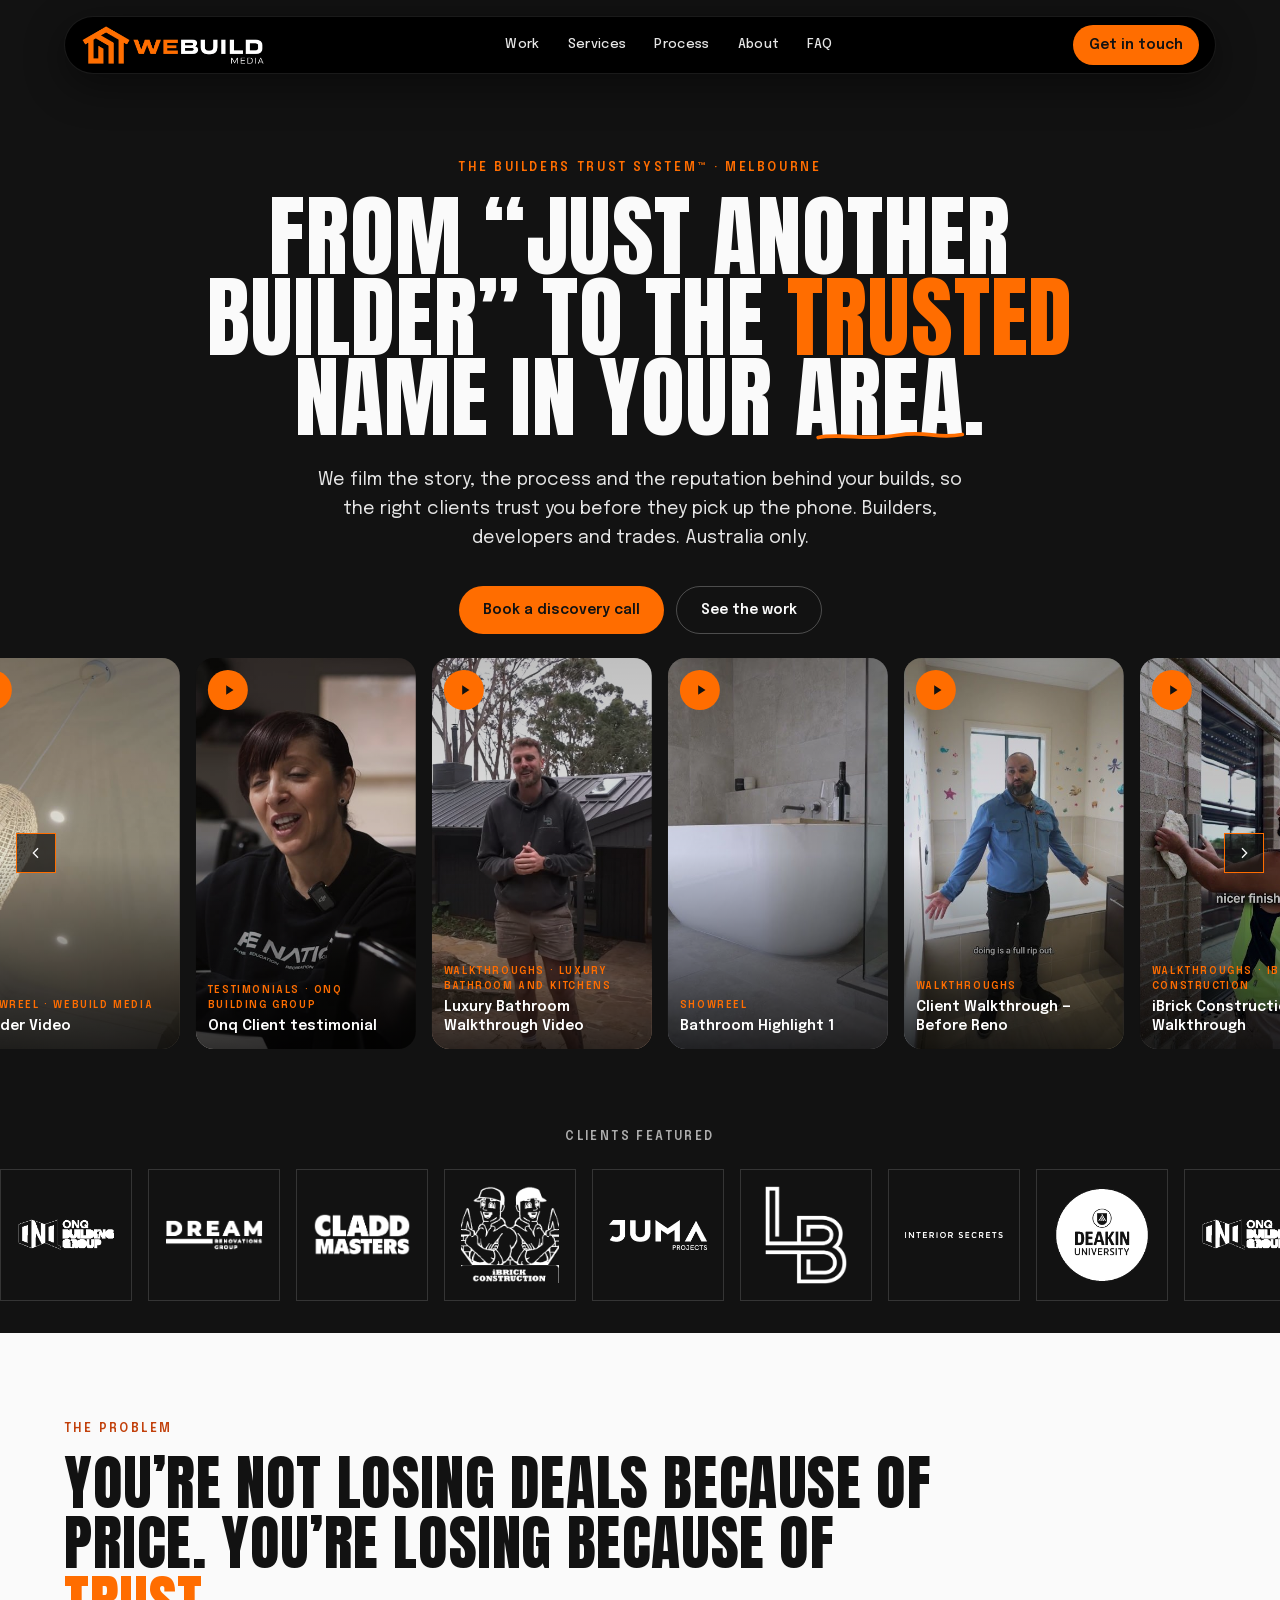
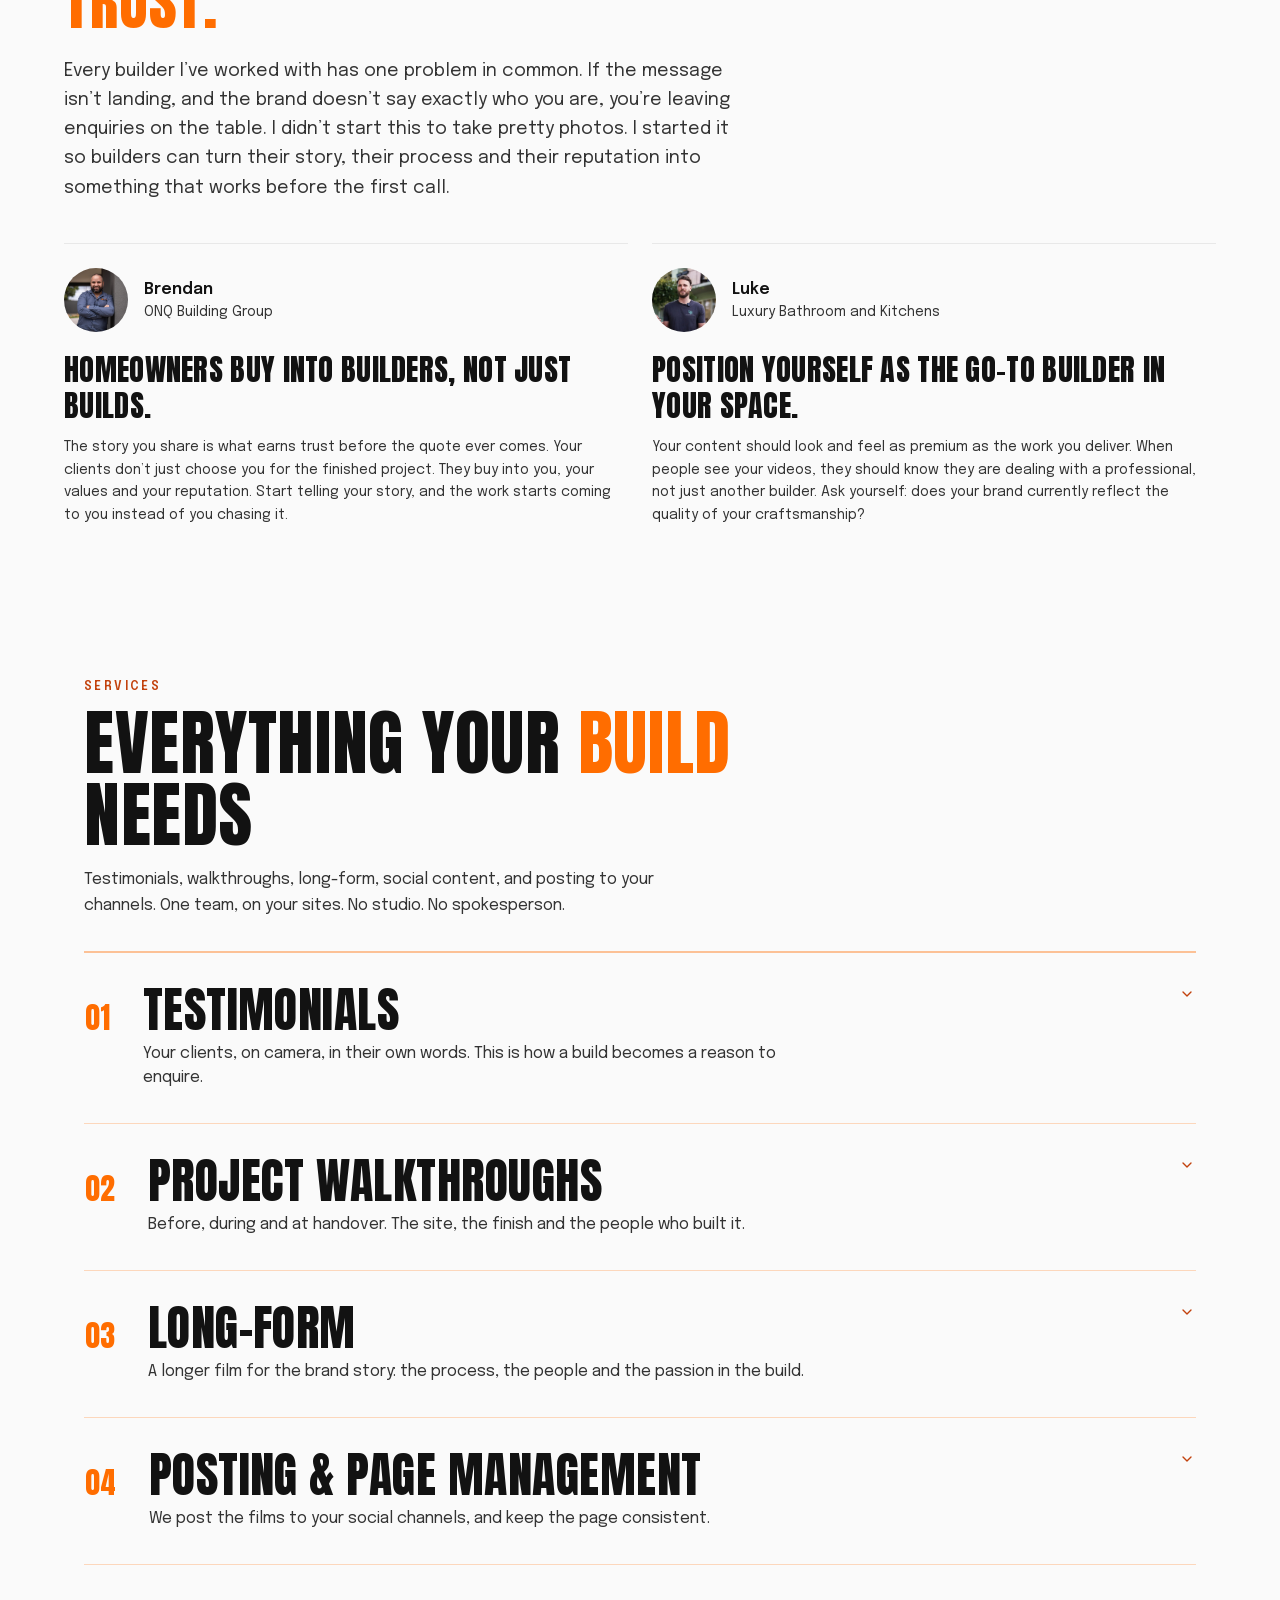
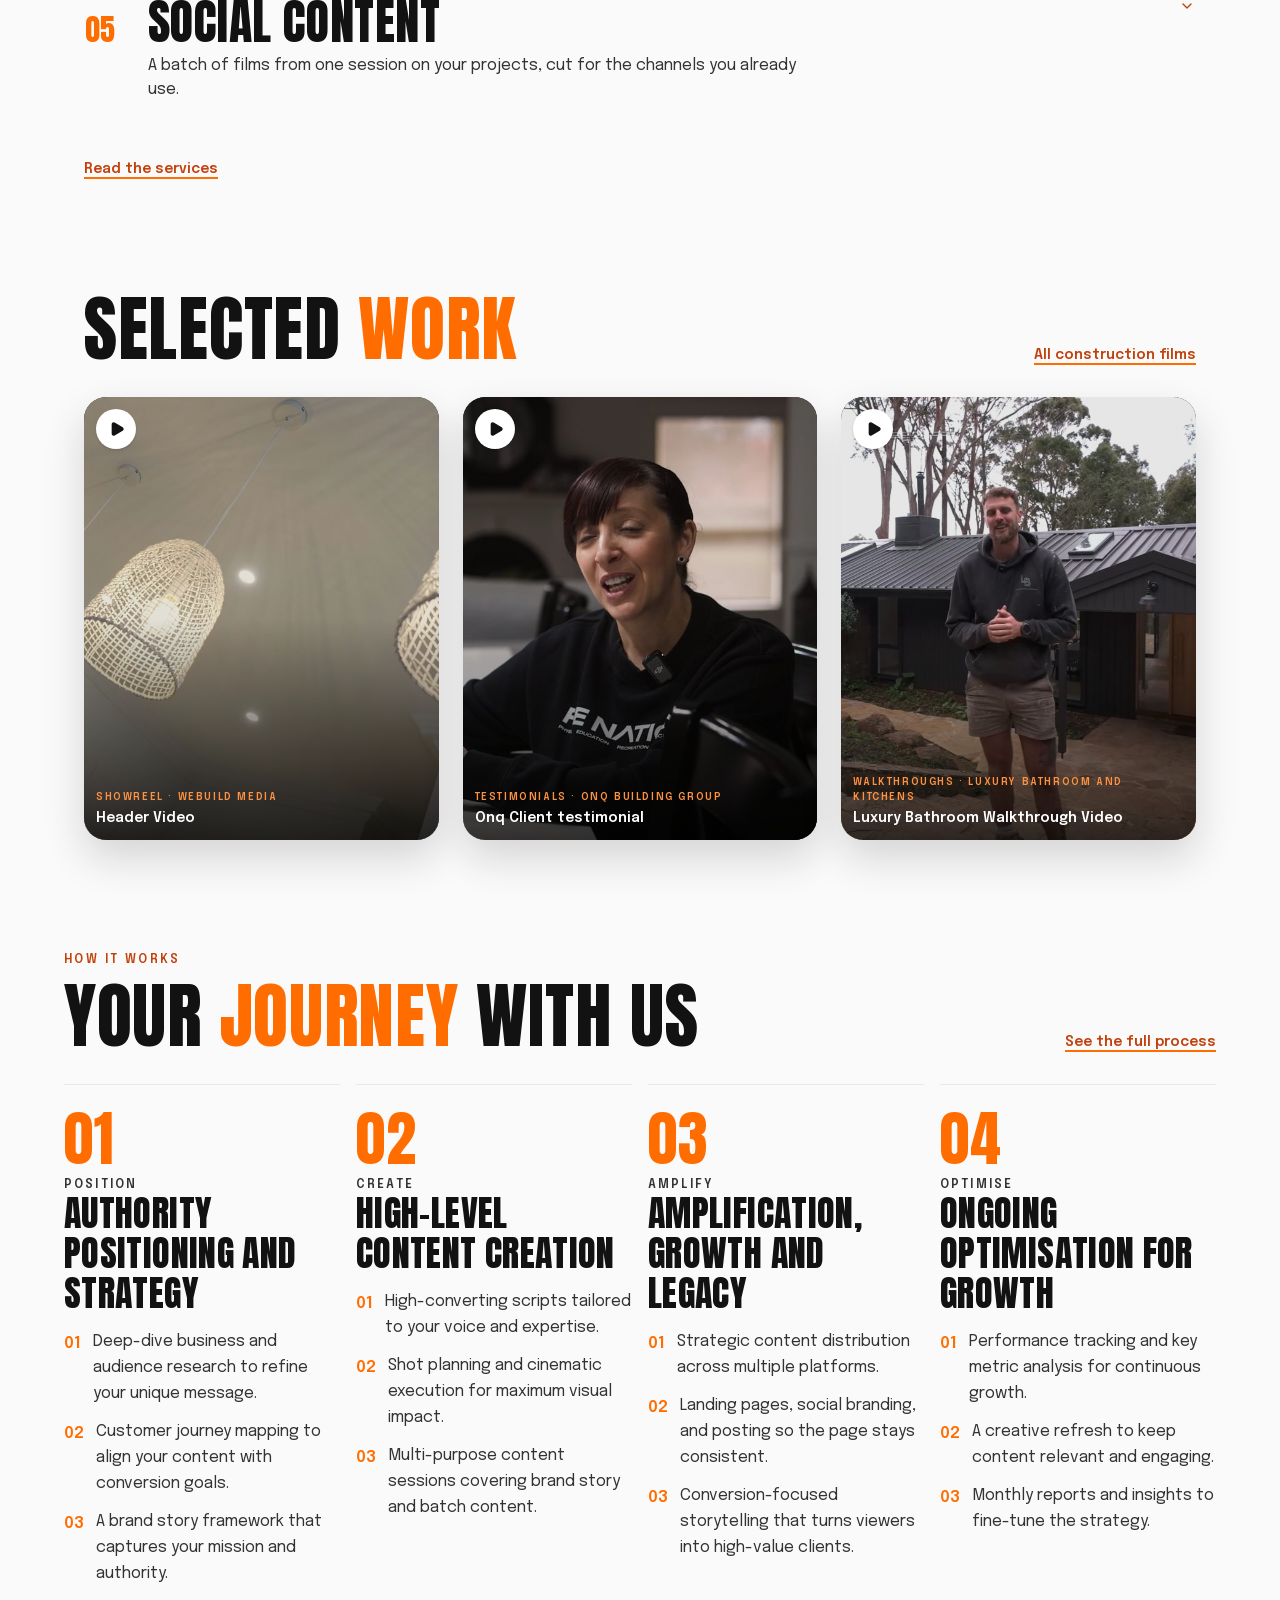
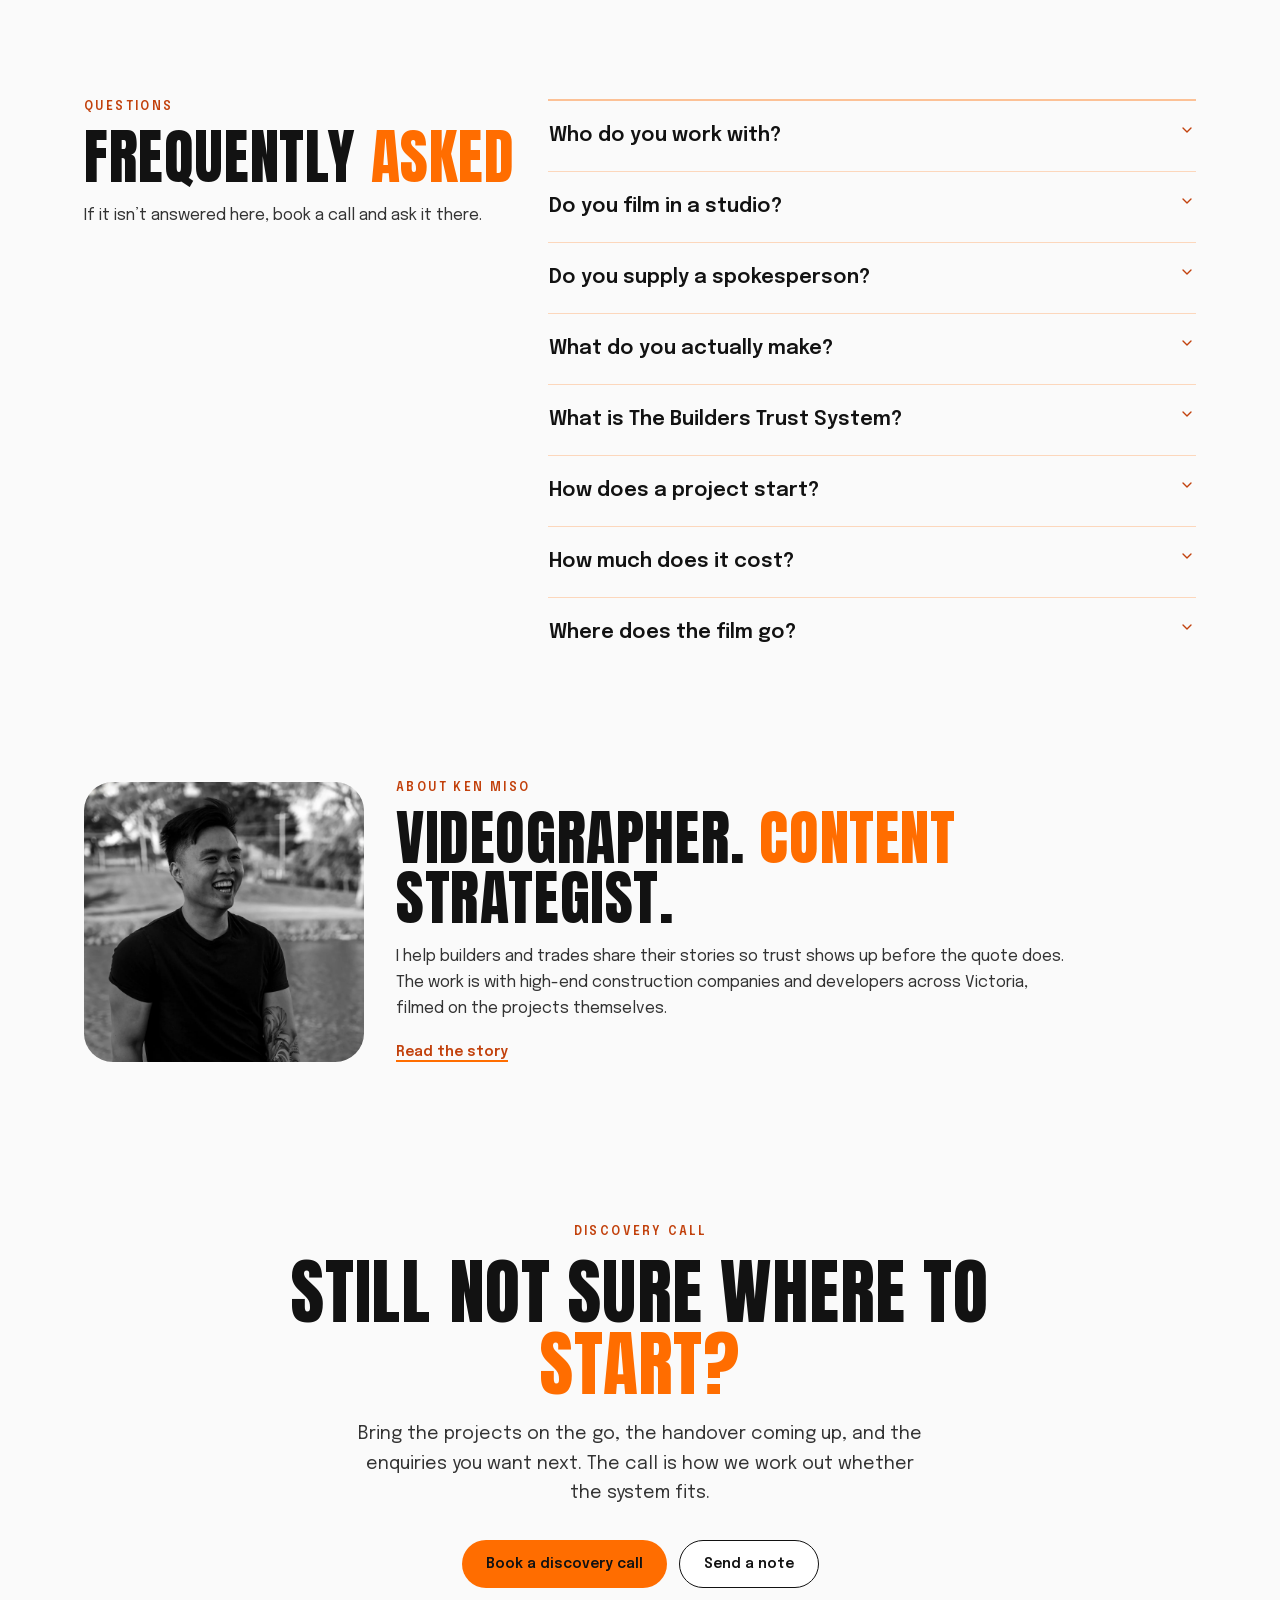
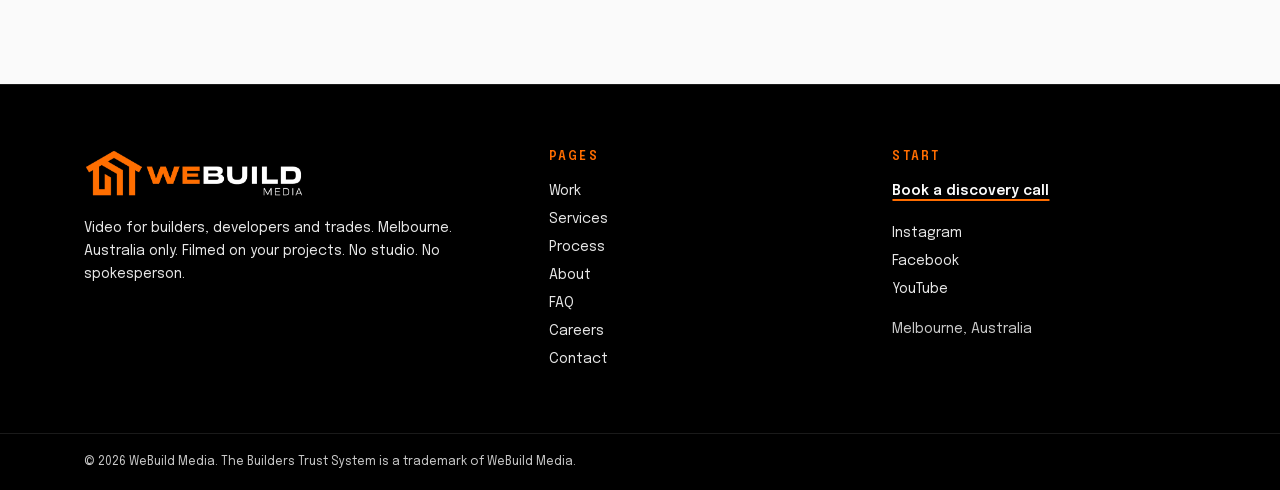
==== index.html @ 278f7e60 "Hero reel row, equal logo slots" ====
<!DOCTYPE html><!--lrSW0q7wayFJvIFFzTck9--><html lang="en-AU" class="__variable_c8e612 __variable_6af5bc"><head><meta name="robots" content="noindex, nofollow"/><meta charSet="utf-8"/><meta name="viewport" content="width=device-width, initial-scale=1"/><link rel="preload" href="_next/static/media/5c9b804ec7dd51d9-s.p.woff2" as="font" crossorigin="" type="font/woff2"/><link rel="preload" href="_next/static/media/62c97acc3aa63787-s.p.woff2" as="font" crossorigin="" type="font/woff2"/><link rel="preload" as="image" href="brand/logo.png"/><link rel="preload" as="image" href="posters/header.jpg"/><link rel="preload" as="image" href="posters/onq-testimonial.jpg"/><link rel="preload" as="image" href="posters/luxury-bathroom.jpg"/><link rel="preload" as="image" href="posters/bathroom-highlight.jpg"/><link rel="preload" as="image" href="posters/before-reno.jpg"/><link rel="preload" as="image" href="posters/ibrick.jpg"/><link rel="preload" as="image" href="clients/onq.webp"/><link rel="preload" as="image" href="clients/dream.webp"/><link rel="preload" as="image" href="clients/cladd.webp"/><link rel="stylesheet" href="_next/static/css/02328a85b5f591ee.css" data-precedence="next"/><link rel="preload" as="script" fetchPriority="low" href="_next/static/chunks/webpack-a8ac8f56f312a800.js"/><script src="_next/static/chunks/4bd1b696-c023c6e3521b1417.js" async=""></script><script src="_next/static/chunks/255-0e5ac6cd71b0e266.js" async=""></script><script src="_next/static/chunks/main-app-030c2c8391477c63.js" async=""></script><script src="_next/static/chunks/619-ba102abea3e3d0e4.js" async=""></script><script src="_next/static/chunks/app/layout-24d18e0861a1909e.js" async=""></script><script src="_next/static/chunks/12-5d428369b7d77d53.js" async=""></script><script src="_next/static/chunks/0-5d05105b1e374952.js" async=""></script><script src="_next/static/chunks/524-42c7cd761f9b8a2c.js" async=""></script><script src="_next/static/chunks/222-2bebd154508e8726.js" async=""></script><script src="_next/static/chunks/40-d039a0a98a0ab08d.js" async=""></script><script src="_next/static/chunks/app/page-1e4e335c603371f6.js" async=""></script><link rel="preload" as="image" href="clients/ibrick.webp"/><link rel="preload" as="image" href="clients/juma.webp"/><link rel="preload" as="image" href="clients/lb.webp"/><link rel="preload" as="image" href="clients/interior-secrets.webp"/><link rel="preload" as="image" href="clients/deakin.webp"/><link rel="preload" as="image" href="photos/brendan.webp"/><link rel="preload" as="image" href="photos/luke.webp"/><link rel="preload" as="image" href="photos/ken.webp"/><meta name="next-size-adjust" content=""/><title>WeBuild Media | Video for builders, developers and trades</title><meta name="description" content="Melbourne video for Australian builders, developers and trades. Testimonials, project walkthroughs, long-form and social content, filmed on your projects and posted to your channels."/><meta property="og:title" content="WeBuild Media | Video for builders, developers and trades"/><meta property="og:description" content="The Builders Trust System. Story, process and reputation, filmed on your sites. Australia only."/><meta property="og:site_name" content="WeBuild Media"/><meta property="og:locale" content="en_AU"/><meta property="og:image:alt" content="WeBuild Media — video for builders, developers and trades"/><meta property="og:image:type" content="image/png"/><meta property="og:image" content="http://127.0.0.1:43123/opengraph-image?4117e00fd4a3aa21"/><meta property="og:image:width" content="1200"/><meta property="og:image:height" content="630"/><meta property="og:type" content="website"/><meta name="twitter:card" content="summary_large_image"/><meta name="twitter:title" content="WeBuild Media"/><meta name="twitter:description" content="Video for builders, developers and trades. Melbourne, Australia."/><meta name="twitter:image:alt" content="WeBuild Media — video for builders, developers and trades"/><meta name="twitter:image:type" content="image/png"/><meta name="twitter:image" content="http://127.0.0.1:43123/opengraph-image?4117e00fd4a3aa21"/><meta name="twitter:image:width" content="1200"/><meta name="twitter:image:height" content="630"/><link rel="icon" href="icon.png" type="image/png" sizes="64x64"/><script src="_next/static/chunks/polyfills-42372ed130431b0a.js" noModule=""></script></head><body class="antialiased"><div hidden=""><!--$--><!--/$--></div><a href="#main" class="sr-only focus:not-sr-only focus:absolute focus:top-4 focus:left-4 focus:z-50 focus:rounded-full focus:bg-brand focus:px-4 focus:py-2 focus:text-ink">Skip to content</a><header class="fixed inset-x-0 top-0 z-40 px-3 pt-3 md:px-5 md:pt-4"><div class="mx-auto flex max-w-6xl items-center justify-between gap-3 rounded-full border border-white/10 bg-black px-3 py-2 text-[#e6e6e6] shadow-[0_12px_40px_rgba(0,0,0,0.45)] md:px-4"><a class="shrink-0" aria-label="WeBuild Media, home" href="index.html"><img src="brand/logo.png" alt="" class="h-8 w-auto max-w-[46vw] sm:h-9 sm:max-w-none md:h-10"/></a><nav class="hidden items-center gap-1 lg:flex" aria-label="Primary"><a class="rounded-full px-3 py-2 text-[13px] font-medium tracking-wide text-[#e6e6e6] transition hover:bg-white/10 hover:text-brand" href="work.html">Work</a><a class="rounded-full px-3 py-2 text-[13px] font-medium tracking-wide text-[#e6e6e6] transition hover:bg-white/10 hover:text-brand" href="services.html">Services</a><a class="rounded-full px-3 py-2 text-[13px] font-medium tracking-wide text-[#e6e6e6] transition hover:bg-white/10 hover:text-brand" href="process.html">Process</a><a class="rounded-full px-3 py-2 text-[13px] font-medium tracking-wide text-[#e6e6e6] transition hover:bg-white/10 hover:text-brand" href="about.html">About</a><a class="rounded-full px-3 py-2 text-[13px] font-medium tracking-wide text-[#e6e6e6] transition hover:bg-white/10 hover:text-brand" href="faq.html">FAQ</a></nav><div class="flex items-center gap-2"><a href="https://tidycal.com/webuildmedia/discoverycall" class="inline-flex h-10 shrink-0 items-center rounded-full bg-brand px-3.5 text-sm font-semibold whitespace-nowrap text-ink transition hover:bg-brand-light sm:px-4">Get in touch</a><button type="button" class="inline-flex size-10 items-center justify-center rounded-full text-[#fafafa] lg:hidden" aria-expanded="false" aria-controls="mobile-nav"><span class="sr-only">Open menu</span><svg xmlns="http://www.w3.org/2000/svg" width="24" height="24" viewBox="0 0 24 24" fill="none" stroke="currentColor" stroke-width="2" stroke-linecap="round" stroke-linejoin="round" class="lucide lucide-menu" aria-hidden="true"><path d="M4 5h16"></path><path d="M4 12h16"></path><path d="M4 19h16"></path></svg></button></div></div><nav id="mobile-nav" class="hidden mx-auto mt-2 max-w-6xl rounded-3xl border border-white/10 bg-black p-4 text-[#e6e6e6] lg:hidden" aria-label="Mobile"><ul class="grid gap-1"><li><a class="block rounded-2xl px-3 py-3 text-lg" href="work.html">Work</a></li><li><a class="block rounded-2xl px-3 py-3 text-lg" href="services.html">Services</a></li><li><a class="block rounded-2xl px-3 py-3 text-lg" href="process.html">Process</a></li><li><a class="block rounded-2xl px-3 py-3 text-lg" href="about.html">About</a></li><li><a class="block rounded-2xl px-3 py-3 text-lg" href="faq.html">FAQ</a></li><li><a class="block rounded-2xl px-3 py-3 text-lg" href="careers.html">Careers</a></li><li><a class="block rounded-2xl px-3 py-3 text-lg" href="contact.html">Contact</a></li></ul></nav></header><main id="main"><div class="dark-band"><section class="px-5 pt-32 pb-6 md:pt-40"><div class="rise mx-auto max-w-5xl text-center"><p class="text-xs font-semibold tracking-[0.22em] text-brand uppercase">The Builders Trust System™ · Melbourne</p><h1 class="mt-5 text-[clamp(2.8rem,7vw,6.4rem)]">From “just another builder” to the <span class="text-brand">trusted</span> name in your<!-- --> <span class="relative inline-block whitespace-nowrap">area.<svg aria-hidden="true" viewBox="0 0 200 16" class="absolute -bottom-1 left-0 h-3 w-full"><path d="M4 10 C 30 4, 70 14, 110 7 S 160 13, 196 6" fill="none" stroke="#FF6D00" stroke-width="5" stroke-linecap="round"></path></svg></span></h1><p class="mx-auto mt-7 max-w-2xl text-base leading-relaxed text-[#e6e6e6] md:text-lg">We film the story, the process and the reputation behind your builds, so the right clients trust you before they pick up the phone. Builders, developers and trades. Australia only.</p><div class="mt-8 flex flex-col items-center justify-center gap-3 sm:flex-row"><a href="https://tidycal.com/webuildmedia/discoverycall" class="inline-flex h-12 items-center rounded-full bg-brand px-6 text-sm font-semibold text-ink transition hover:bg-brand-light">Book a discovery call</a><a class="inline-flex h-12 items-center rounded-full border border-white/25 px-6 text-sm font-semibold text-[#fafafa] transition hover:border-brand hover:text-brand" href="work.html">See the work</a></div></div></section><div class="pb-12"><div data-hero-carousel="true" class="relative" role="region" aria-roledescription="carousel" aria-label="Short-form construction films"><div data-hero-viewport="true" class="overflow-hidden"><div data-hero-track="true" class="flex w-max"><div class="flex gap-3 pr-3 md:gap-4 md:pr-4"><button type="button" data-hero-card="true" data-video-embed="https://player.vimeo.com/video/1122848839?dnt=1" data-video-title="Header Video" class="relative aspect-[9/16] w-[calc((100vw-3.25rem)/2)] shrink-0 overflow-hidden rounded-2xl text-left sm:w-[190px] lg:w-[210px] xl:w-[220px] focus-visible:outline-2 focus-visible:outline-offset-2 focus-visible:outline-brand" aria-label="Play Header Video"><img src="posters/header.jpg" alt="" class="absolute inset-0 h-full w-full object-cover"/><span class="absolute inset-0 bg-gradient-to-t from-black/80 via-black/10 to-black/25"></span><span class="absolute top-3 left-3 inline-flex size-10 items-center justify-center rounded-full bg-brand text-ink"><svg viewBox="0 0 24 24" class="ml-0.5 size-4" aria-hidden="true"><path d="M8 5v14l11-7z" fill="currentColor"></path></svg></span><span class="absolute inset-x-0 bottom-0 p-3"><span class="block text-[10px] font-semibold tracking-[0.16em] text-brand uppercase">Showreel<!-- --> · WeBuild Media</span><span class="mt-1 block font-sans text-sm leading-snug font-semibold text-white">Header Video</span></span></button><button type="button" data-hero-card="true" data-video-embed="https://player.vimeo.com/video/1122848957?dnt=1" data-video-title="Onq Client testimonial" class="relative aspect-[9/16] w-[calc((100vw-3.25rem)/2)] shrink-0 overflow-hidden rounded-2xl text-left sm:w-[190px] lg:w-[210px] xl:w-[220px] focus-visible:outline-2 focus-visible:outline-offset-2 focus-visible:outline-brand" aria-label="Play Onq Client testimonial"><img src="posters/onq-testimonial.jpg" alt="" class="absolute inset-0 h-full w-full object-cover"/><span class="absolute inset-0 bg-gradient-to-t from-black/80 via-black/10 to-black/25"></span><span class="absolute top-3 left-3 inline-flex size-10 items-center justify-center rounded-full bg-brand text-ink"><svg viewBox="0 0 24 24" class="ml-0.5 size-4" aria-hidden="true"><path d="M8 5v14l11-7z" fill="currentColor"></path></svg></span><span class="absolute inset-x-0 bottom-0 p-3"><span class="block text-[10px] font-semibold tracking-[0.16em] text-brand uppercase">Testimonials<!-- --> · ONQ Building Group</span><span class="mt-1 block font-sans text-sm leading-snug font-semibold text-white">Onq Client testimonial</span></span></button><button type="button" data-hero-card="true" data-video-embed="https://player.vimeo.com/video/1122829307?dnt=1" data-video-title="Luxury Bathroom Walkthrough Video" class="relative aspect-[9/16] w-[calc((100vw-3.25rem)/2)] shrink-0 overflow-hidden rounded-2xl text-left sm:w-[190px] lg:w-[210px] xl:w-[220px] focus-visible:outline-2 focus-visible:outline-offset-2 focus-visible:outline-brand" aria-label="Play Luxury Bathroom Walkthrough Video"><img src="posters/luxury-bathroom.jpg" alt="" class="absolute inset-0 h-full w-full object-cover"/><span class="absolute inset-0 bg-gradient-to-t from-black/80 via-black/10 to-black/25"></span><span class="absolute top-3 left-3 inline-flex size-10 items-center justify-center rounded-full bg-brand text-ink"><svg viewBox="0 0 24 24" class="ml-0.5 size-4" aria-hidden="true"><path d="M8 5v14l11-7z" fill="currentColor"></path></svg></span><span class="absolute inset-x-0 bottom-0 p-3"><span class="block text-[10px] font-semibold tracking-[0.16em] text-brand uppercase">Walkthroughs<!-- --> · Luxury Bathroom and Kitchens</span><span class="mt-1 block font-sans text-sm leading-snug font-semibold text-white">Luxury Bathroom Walkthrough Video</span></span></button><button type="button" data-hero-card="true" data-video-embed="https://www.youtube-nocookie.com/embed/SkqUMjPAuCE?rel=0" data-video-title="Bathroom Highlight 1" class="relative aspect-[9/16] w-[calc((100vw-3.25rem)/2)] shrink-0 overflow-hidden rounded-2xl text-left sm:w-[190px] lg:w-[210px] xl:w-[220px] focus-visible:outline-2 focus-visible:outline-offset-2 focus-visible:outline-brand" aria-label="Play Bathroom Highlight 1"><img src="posters/bathroom-highlight.jpg" alt="" class="absolute inset-0 h-full w-full object-cover"/><span class="absolute inset-0 bg-gradient-to-t from-black/80 via-black/10 to-black/25"></span><span class="absolute top-3 left-3 inline-flex size-10 items-center justify-center rounded-full bg-brand text-ink"><svg viewBox="0 0 24 24" class="ml-0.5 size-4" aria-hidden="true"><path d="M8 5v14l11-7z" fill="currentColor"></path></svg></span><span class="absolute inset-x-0 bottom-0 p-3"><span class="block text-[10px] font-semibold tracking-[0.16em] text-brand uppercase">Showreel</span><span class="mt-1 block font-sans text-sm leading-snug font-semibold text-white">Bathroom Highlight 1</span></span></button><button type="button" data-hero-card="true" data-video-embed="https://www.youtube-nocookie.com/embed/rFQw12hDLvY?rel=0" data-video-title="Client Walkthrough — Before Reno" class="relative aspect-[9/16] w-[calc((100vw-3.25rem)/2)] shrink-0 overflow-hidden rounded-2xl text-left sm:w-[190px] lg:w-[210px] xl:w-[220px] focus-visible:outline-2 focus-visible:outline-offset-2 focus-visible:outline-brand" aria-label="Play Client Walkthrough — Before Reno"><img src="posters/before-reno.jpg" alt="" class="absolute inset-0 h-full w-full object-cover"/><span class="absolute inset-0 bg-gradient-to-t from-black/80 via-black/10 to-black/25"></span><span class="absolute top-3 left-3 inline-flex size-10 items-center justify-center rounded-full bg-brand text-ink"><svg viewBox="0 0 24 24" class="ml-0.5 size-4" aria-hidden="true"><path d="M8 5v14l11-7z" fill="currentColor"></path></svg></span><span class="absolute inset-x-0 bottom-0 p-3"><span class="block text-[10px] font-semibold tracking-[0.16em] text-brand uppercase">Walkthroughs</span><span class="mt-1 block font-sans text-sm leading-snug font-semibold text-white">Client Walkthrough — Before Reno</span></span></button><button type="button" data-hero-card="true" data-video-embed="https://www.youtube-nocookie.com/embed/KhCO4UnyC9o?rel=0" data-video-title="iBrick Construction — Walkthrough" class="relative aspect-[9/16] w-[calc((100vw-3.25rem)/2)] shrink-0 overflow-hidden rounded-2xl text-left sm:w-[190px] lg:w-[210px] xl:w-[220px] focus-visible:outline-2 focus-visible:outline-offset-2 focus-visible:outline-brand" aria-label="Play iBrick Construction — Walkthrough"><img src="posters/ibrick.jpg" alt="" class="absolute inset-0 h-full w-full object-cover"/><span class="absolute inset-0 bg-gradient-to-t from-black/80 via-black/10 to-black/25"></span><span class="absolute top-3 left-3 inline-flex size-10 items-center justify-center rounded-full bg-brand text-ink"><svg viewBox="0 0 24 24" class="ml-0.5 size-4" aria-hidden="true"><path d="M8 5v14l11-7z" fill="currentColor"></path></svg></span><span class="absolute inset-x-0 bottom-0 p-3"><span class="block text-[10px] font-semibold tracking-[0.16em] text-brand uppercase">Walkthroughs<!-- --> · iBrick Construction</span><span class="mt-1 block font-sans text-sm leading-snug font-semibold text-white">iBrick Construction — Walkthrough</span></span></button></div><div class="flex gap-3 pr-3 md:gap-4 md:pr-4" aria-hidden="true"><button type="button" data-hero-card="true" data-video-embed="https://player.vimeo.com/video/1122848839?dnt=1" data-video-title="Header Video" class="relative aspect-[9/16] w-[calc((100vw-3.25rem)/2)] shrink-0 overflow-hidden rounded-2xl text-left sm:w-[190px] lg:w-[210px] xl:w-[220px] focus-visible:outline-2 focus-visible:outline-offset-2 focus-visible:outline-brand" aria-label="Play Header Video"><img src="posters/header.jpg" alt="" class="absolute inset-0 h-full w-full object-cover"/><span class="absolute inset-0 bg-gradient-to-t from-black/80 via-black/10 to-black/25"></span><span class="absolute top-3 left-3 inline-flex size-10 items-center justify-center rounded-full bg-brand text-ink"><svg viewBox="0 0 24 24" class="ml-0.5 size-4" aria-hidden="true"><path d="M8 5v14l11-7z" fill="currentColor"></path></svg></span><span class="absolute inset-x-0 bottom-0 p-3"><span class="block text-[10px] font-semibold tracking-[0.16em] text-brand uppercase">Showreel<!-- --> · WeBuild Media</span><span class="mt-1 block font-sans text-sm leading-snug font-semibold text-white">Header Video</span></span></button><button type="button" data-hero-card="true" data-video-embed="https://player.vimeo.com/video/1122848957?dnt=1" data-video-title="Onq Client testimonial" class="relative aspect-[9/16] w-[calc((100vw-3.25rem)/2)] shrink-0 overflow-hidden rounded-2xl text-left sm:w-[190px] lg:w-[210px] xl:w-[220px] focus-visible:outline-2 focus-visible:outline-offset-2 focus-visible:outline-brand" aria-label="Play Onq Client testimonial"><img src="posters/onq-testimonial.jpg" alt="" class="absolute inset-0 h-full w-full object-cover"/><span class="absolute inset-0 bg-gradient-to-t from-black/80 via-black/10 to-black/25"></span><span class="absolute top-3 left-3 inline-flex size-10 items-center justify-center rounded-full bg-brand text-ink"><svg viewBox="0 0 24 24" class="ml-0.5 size-4" aria-hidden="true"><path d="M8 5v14l11-7z" fill="currentColor"></path></svg></span><span class="absolute inset-x-0 bottom-0 p-3"><span class="block text-[10px] font-semibold tracking-[0.16em] text-brand uppercase">Testimonials<!-- --> · ONQ Building Group</span><span class="mt-1 block font-sans text-sm leading-snug font-semibold text-white">Onq Client testimonial</span></span></button><button type="button" data-hero-card="true" data-video-embed="https://player.vimeo.com/video/1122829307?dnt=1" data-video-title="Luxury Bathroom Walkthrough Video" class="relative aspect-[9/16] w-[calc((100vw-3.25rem)/2)] shrink-0 overflow-hidden rounded-2xl text-left sm:w-[190px] lg:w-[210px] xl:w-[220px] focus-visible:outline-2 focus-visible:outline-offset-2 focus-visible:outline-brand" aria-label="Play Luxury Bathroom Walkthrough Video"><img src="posters/luxury-bathroom.jpg" alt="" class="absolute inset-0 h-full w-full object-cover"/><span class="absolute inset-0 bg-gradient-to-t from-black/80 via-black/10 to-black/25"></span><span class="absolute top-3 left-3 inline-flex size-10 items-center justify-center rounded-full bg-brand text-ink"><svg viewBox="0 0 24 24" class="ml-0.5 size-4" aria-hidden="true"><path d="M8 5v14l11-7z" fill="currentColor"></path></svg></span><span class="absolute inset-x-0 bottom-0 p-3"><span class="block text-[10px] font-semibold tracking-[0.16em] text-brand uppercase">Walkthroughs<!-- --> · Luxury Bathroom and Kitchens</span><span class="mt-1 block font-sans text-sm leading-snug font-semibold text-white">Luxury Bathroom Walkthrough Video</span></span></button><button type="button" data-hero-card="true" data-video-embed="https://www.youtube-nocookie.com/embed/SkqUMjPAuCE?rel=0" data-video-title="Bathroom Highlight 1" class="relative aspect-[9/16] w-[calc((100vw-3.25rem)/2)] shrink-0 overflow-hidden rounded-2xl text-left sm:w-[190px] lg:w-[210px] xl:w-[220px] focus-visible:outline-2 focus-visible:outline-offset-2 focus-visible:outline-brand" aria-label="Play Bathroom Highlight 1"><img src="posters/bathroom-highlight.jpg" alt="" class="absolute inset-0 h-full w-full object-cover"/><span class="absolute inset-0 bg-gradient-to-t from-black/80 via-black/10 to-black/25"></span><span class="absolute top-3 left-3 inline-flex size-10 items-center justify-center rounded-full bg-brand text-ink"><svg viewBox="0 0 24 24" class="ml-0.5 size-4" aria-hidden="true"><path d="M8 5v14l11-7z" fill="currentColor"></path></svg></span><span class="absolute inset-x-0 bottom-0 p-3"><span class="block text-[10px] font-semibold tracking-[0.16em] text-brand uppercase">Showreel</span><span class="mt-1 block font-sans text-sm leading-snug font-semibold text-white">Bathroom Highlight 1</span></span></button><button type="button" data-hero-card="true" data-video-embed="https://www.youtube-nocookie.com/embed/rFQw12hDLvY?rel=0" data-video-title="Client Walkthrough — Before Reno" class="relative aspect-[9/16] w-[calc((100vw-3.25rem)/2)] shrink-0 overflow-hidden rounded-2xl text-left sm:w-[190px] lg:w-[210px] xl:w-[220px] focus-visible:outline-2 focus-visible:outline-offset-2 focus-visible:outline-brand" aria-label="Play Client Walkthrough — Before Reno"><img src="posters/before-reno.jpg" alt="" class="absolute inset-0 h-full w-full object-cover"/><span class="absolute inset-0 bg-gradient-to-t from-black/80 via-black/10 to-black/25"></span><span class="absolute top-3 left-3 inline-flex size-10 items-center justify-center rounded-full bg-brand text-ink"><svg viewBox="0 0 24 24" class="ml-0.5 size-4" aria-hidden="true"><path d="M8 5v14l11-7z" fill="currentColor"></path></svg></span><span class="absolute inset-x-0 bottom-0 p-3"><span class="block text-[10px] font-semibold tracking-[0.16em] text-brand uppercase">Walkthroughs</span><span class="mt-1 block font-sans text-sm leading-snug font-semibold text-white">Client Walkthrough — Before Reno</span></span></button><button type="button" data-hero-card="true" data-video-embed="https://www.youtube-nocookie.com/embed/KhCO4UnyC9o?rel=0" data-video-title="iBrick Construction — Walkthrough" class="relative aspect-[9/16] w-[calc((100vw-3.25rem)/2)] shrink-0 overflow-hidden rounded-2xl text-left sm:w-[190px] lg:w-[210px] xl:w-[220px] focus-visible:outline-2 focus-visible:outline-offset-2 focus-visible:outline-brand" aria-label="Play iBrick Construction — Walkthrough"><img src="posters/ibrick.jpg" alt="" class="absolute inset-0 h-full w-full object-cover"/><span class="absolute inset-0 bg-gradient-to-t from-black/80 via-black/10 to-black/25"></span><span class="absolute top-3 left-3 inline-flex size-10 items-center justify-center rounded-full bg-brand text-ink"><svg viewBox="0 0 24 24" class="ml-0.5 size-4" aria-hidden="true"><path d="M8 5v14l11-7z" fill="currentColor"></path></svg></span><span class="absolute inset-x-0 bottom-0 p-3"><span class="block text-[10px] font-semibold tracking-[0.16em] text-brand uppercase">Walkthroughs<!-- --> · iBrick Construction</span><span class="mt-1 block font-sans text-sm leading-snug font-semibold text-white">iBrick Construction — Walkthrough</span></span></button></div></div></div><div class="pointer-events-none absolute inset-y-0 right-0 left-0 flex items-center justify-between px-2 md:px-4"><button type="button" data-hero-prev="true" class="pointer-events-auto inline-flex size-10 items-center justify-center border border-brand bg-ink/70 text-[#fafafa] transition hover:bg-brand hover:text-ink" aria-label="Previous films"><svg viewBox="0 0 24 24" class="size-4" aria-hidden="true"><path d="M15 5 8 12l7 7" fill="none" stroke="currentColor" stroke-width="2"></path></svg></button><button type="button" data-hero-next="true" class="pointer-events-auto inline-flex size-10 items-center justify-center border border-brand bg-ink/70 text-[#fafafa] transition hover:bg-brand hover:text-ink" aria-label="Next films"><svg viewBox="0 0 24 24" class="size-4" aria-hidden="true"><path d="m9 5 7 7-7 7" fill="none" stroke="currentColor" stroke-width="2"></path></svg></button></div></div><script src="hero-carousel.js" defer=""></script></div><section aria-label="Clients featured" class="overflow-hidden bg-ink py-8"><p class="text-center text-xs font-semibold tracking-[0.2em] text-white/65 uppercase">Clients featured</p><div class="relative mt-6"><div class="marquee-track flex w-max items-center gap-3 pr-3 md:gap-4 md:pr-4"><div class="flex size-[104px] shrink-0 items-center justify-center border border-white/15 p-3.5 sm:size-[132px] sm:p-4"><img src="clients/onq.webp" alt="ONQ Building Group" class="h-full w-full object-contain brightness-0 invert"/></div><div class="flex size-[104px] shrink-0 items-center justify-center border border-white/15 p-3.5 sm:size-[132px] sm:p-4"><img src="clients/dream.webp" alt="Dream Renovations Group" class="h-full w-full object-contain brightness-0 invert"/></div><div class="flex size-[104px] shrink-0 items-center justify-center border border-white/15 p-3.5 sm:size-[132px] sm:p-4"><img src="clients/cladd.webp" alt="Cladd Masters" class="h-full w-full object-contain brightness-0 invert"/></div><div class="flex size-[104px] shrink-0 items-center justify-center border border-white/15 p-3.5 sm:size-[132px] sm:p-4"><img src="clients/ibrick.webp" alt="iBrick Construction" class="h-full w-full object-contain brightness-0 invert"/></div><div class="flex size-[104px] shrink-0 items-center justify-center border border-white/15 p-3.5 sm:size-[132px] sm:p-4"><img src="clients/juma.webp" alt="Juma Projects" class="h-full w-full object-contain brightness-0 invert"/></div><div class="flex size-[104px] shrink-0 items-center justify-center border border-white/15 p-3.5 sm:size-[132px] sm:p-4"><img src="clients/lb.webp" alt="Luxury Bathroom and Kitchens" class="h-full w-full object-contain brightness-0 invert"/></div><div class="flex size-[104px] shrink-0 items-center justify-center border border-white/15 p-3.5 sm:size-[132px] sm:p-4"><img src="clients/interior-secrets.webp" alt="Interior Secrets" class="h-full w-full object-contain brightness-0 invert"/></div><div class="flex size-[104px] shrink-0 items-center justify-center border border-white/15 p-3.5 sm:size-[132px] sm:p-4"><img src="clients/deakin.webp" alt="Deakin University" class="h-full w-full object-contain brightness-0 invert"/></div><div class="flex size-[104px] shrink-0 items-center justify-center border border-white/15 p-3.5 sm:size-[132px] sm:p-4"><img src="clients/onq.webp" alt="ONQ Building Group" class="h-full w-full object-contain brightness-0 invert"/></div><div class="flex size-[104px] shrink-0 items-center justify-center border border-white/15 p-3.5 sm:size-[132px] sm:p-4"><img src="clients/dream.webp" alt="Dream Renovations Group" class="h-full w-full object-contain brightness-0 invert"/></div><div class="flex size-[104px] shrink-0 items-center justify-center border border-white/15 p-3.5 sm:size-[132px] sm:p-4"><img src="clients/cladd.webp" alt="Cladd Masters" class="h-full w-full object-contain brightness-0 invert"/></div><div class="flex size-[104px] shrink-0 items-center justify-center border border-white/15 p-3.5 sm:size-[132px] sm:p-4"><img src="clients/ibrick.webp" alt="iBrick Construction" class="h-full w-full object-contain brightness-0 invert"/></div><div class="flex size-[104px] shrink-0 items-center justify-center border border-white/15 p-3.5 sm:size-[132px] sm:p-4"><img src="clients/juma.webp" alt="Juma Projects" class="h-full w-full object-contain brightness-0 invert"/></div><div class="flex size-[104px] shrink-0 items-center justify-center border border-white/15 p-3.5 sm:size-[132px] sm:p-4"><img src="clients/lb.webp" alt="Luxury Bathroom and Kitchens" class="h-full w-full object-contain brightness-0 invert"/></div><div class="flex size-[104px] shrink-0 items-center justify-center border border-white/15 p-3.5 sm:size-[132px] sm:p-4"><img src="clients/interior-secrets.webp" alt="Interior Secrets" class="h-full w-full object-contain brightness-0 invert"/></div><div class="flex size-[104px] shrink-0 items-center justify-center border border-white/15 p-3.5 sm:size-[132px] sm:p-4"><img src="clients/deakin.webp" alt="Deakin University" class="h-full w-full object-contain brightness-0 invert"/></div></div></div></section></div><section class="px-5 py-8 md:py-14"><div class="mx-auto max-w-6xl py-4 text-ink md:py-8"><p class="text-xs font-semibold tracking-[0.2em] text-brand-deep uppercase">The problem</p><h2 class="mt-4 max-w-4xl text-4xl md:text-6xl">You’re not losing deals because of price. You’re losing because of <span class="text-brand">trust.</span></h2><p class="mt-6 max-w-2xl text-base leading-relaxed text-[#333] md:text-lg">Every builder I’ve worked with has one problem in common. If the message isn’t landing, and the brand doesn’t say exactly who you are, you’re leaving enquiries on the table. I didn’t start this to take pretty photos. I started it so builders can turn their story, their process and their reputation into something that works before the first call.</p><div class="mt-10 grid gap-6 md:grid-cols-2"><figure class="border-t border-[#E8E8E8] pt-6"><div class="flex items-center gap-4"><img src="photos/brendan.webp" alt="Brendan from ONQ Building Group" class="size-16 rounded-full object-cover"/><figcaption><p class="font-semibold">Brendan</p><p class="text-sm text-[#333]">ONQ Building Group</p></figcaption></div><blockquote class="mt-5"><p class="display text-2xl md:text-3xl">Homeowners buy into builders, not just builds.</p><p class="mt-3 text-sm leading-relaxed text-[#333]">The story you share is what earns trust before the quote ever comes. Your clients don’t just choose you for the finished project. They buy into you, your values and your reputation. Start telling your story, and the work starts coming to you instead of you chasing it.</p></blockquote></figure><figure class="border-t border-[#E8E8E8] pt-6"><div class="flex items-center gap-4"><img src="photos/luke.webp" alt="Luke from Luxury Bathroom and Kitchens" class="size-16 rounded-full object-cover"/><figcaption><p class="font-semibold">Luke</p><p class="text-sm text-[#333]">Luxury Bathroom and Kitchens</p></figcaption></div><blockquote class="mt-5"><p class="display text-2xl md:text-3xl">Position yourself as the go-to builder in your space.</p><p class="mt-3 text-sm leading-relaxed text-[#333]">Your content should look and feel as premium as the work you deliver. When people see your videos, they should know they are dealing with a professional, not just another builder. Ask yourself: does your brand currently reflect the quality of your craftsmanship?</p></blockquote></figure></div></div></section><section class="mx-auto max-w-6xl px-5 py-12 md:py-16"><div class="max-w-3xl"><p class="text-xs font-semibold tracking-[0.2em] text-brand-deep uppercase">Services</p><h2 class="mt-3 text-5xl md:text-7xl">Everything your <span class="text-brand">build</span> needs</h2><p class="mt-4 max-w-xl text-base leading-relaxed text-muted-foreground">Testimonials, walkthroughs, long-form, social content, and posting to your channels. One team, on your sites. No studio. No spokesperson.</p></div><div class="mt-8"><div data-orientation="vertical" data-slot="accordion" class="flex w-full flex-col border-t-2 border-brand/40"><div data-orientation="vertical" data-hidden="" data-index="-1" data-closed="" data-slot="accordion-item" class="not-last:border-b border-brand/25"><h3 data-orientation="vertical" data-hidden="" data-index="-1" data-closed="" class="flex"><button type="button" data-orientation="vertical" data-hidden="" data-index="-1" tabindex="0" aria-expanded="false" id="base-ui-_R_oqnnbH2_" data-slot="accordion-trigger" class="group/accordion-trigger relative flex flex-1 justify-between rounded-lg border border-transparent text-left text-sm font-medium transition-all outline-none focus-visible:border-ring focus-visible:ring-3 focus-visible:ring-ring/50 focus-visible:after:border-ring aria-disabled:pointer-events-none aria-disabled:opacity-50 **:data-[slot=accordion-trigger-icon]:ml-auto **:data-[slot=accordion-trigger-icon]:size-4 **:data-[slot=accordion-trigger-icon]:text-brand-deep items-start gap-4 py-6 hover:no-underline md:py-8"><span class="flex w-full items-baseline gap-4 text-left md:gap-8"><span class="display text-2xl text-brand md:text-3xl">01</span><span><span class="display block text-3xl md:text-5xl">Testimonials</span><span class="mt-2 block max-w-2xl font-sans text-sm font-normal normal-case tracking-normal text-muted-foreground md:text-base">Your clients, on camera, in their own words. This is how a build becomes a reason to enquire.</span></span></span><svg xmlns="http://www.w3.org/2000/svg" width="24" height="24" viewBox="0 0 24 24" fill="none" stroke="currentColor" stroke-width="2" stroke-linecap="round" stroke-linejoin="round" class="lucide lucide-chevron-down pointer-events-none shrink-0 group-aria-expanded/accordion-trigger:hidden" aria-hidden="true" data-slot="accordion-trigger-icon"><path d="m6 9 6 6 6-6"></path></svg><svg xmlns="http://www.w3.org/2000/svg" width="24" height="24" viewBox="0 0 24 24" fill="none" stroke="currentColor" stroke-width="2" stroke-linecap="round" stroke-linejoin="round" class="lucide lucide-chevron-up pointer-events-none hidden shrink-0 group-aria-expanded/accordion-trigger:inline" aria-hidden="true" data-slot="accordion-trigger-icon"><path d="m18 15-6-6-6 6"></path></svg></button></h3><div data-orientation="vertical" data-hidden="" data-index="-1" data-closed="" hidden="" id="base-ui-_R_oqnnbH1_" aria-labelledby="base-ui-_R_oqnnbH2_" role="region" style="--accordion-panel-height:auto;--accordion-panel-width:auto" data-slot="accordion-content" class="overflow-hidden text-sm data-open:animate-accordion-down data-closed:animate-accordion-up"><div class="h-(--accordion-panel-height) pt-0 data-ending-style:h-0 data-starting-style:h-0 [&amp;_a]:underline [&amp;_a]:underline-offset-3 [&amp;_a]:hover:text-foreground [&amp;_p:not(:last-child)]:mb-4 max-w-2xl pb-6 pl-12 text-base leading-relaxed text-[#333] md:pl-20">The films that carry trust are the ones where a homeowner or a developer says why they chose you. Scripts are written in the speaker’s voice. The public cut on this site is the ONQ Building Group client testimonial.</div></div></div><div data-orientation="vertical" data-hidden="" data-index="-1" data-closed="" data-slot="accordion-item" class="not-last:border-b border-brand/25"><h3 data-orientation="vertical" data-hidden="" data-index="-1" data-closed="" class="flex"><button type="button" data-orientation="vertical" data-hidden="" data-index="-1" tabindex="0" aria-expanded="false" id="base-ui-_R_18qnnbH2_" data-slot="accordion-trigger" class="group/accordion-trigger relative flex flex-1 justify-between rounded-lg border border-transparent text-left text-sm font-medium transition-all outline-none focus-visible:border-ring focus-visible:ring-3 focus-visible:ring-ring/50 focus-visible:after:border-ring aria-disabled:pointer-events-none aria-disabled:opacity-50 **:data-[slot=accordion-trigger-icon]:ml-auto **:data-[slot=accordion-trigger-icon]:size-4 **:data-[slot=accordion-trigger-icon]:text-brand-deep items-start gap-4 py-6 hover:no-underline md:py-8"><span class="flex w-full items-baseline gap-4 text-left md:gap-8"><span class="display text-2xl text-brand md:text-3xl">02</span><span><span class="display block text-3xl md:text-5xl">Project walkthroughs</span><span class="mt-2 block max-w-2xl font-sans text-sm font-normal normal-case tracking-normal text-muted-foreground md:text-base">Before, during and at handover. The site, the finish and the people who built it.</span></span></span><svg xmlns="http://www.w3.org/2000/svg" width="24" height="24" viewBox="0 0 24 24" fill="none" stroke="currentColor" stroke-width="2" stroke-linecap="round" stroke-linejoin="round" class="lucide lucide-chevron-down pointer-events-none shrink-0 group-aria-expanded/accordion-trigger:hidden" aria-hidden="true" data-slot="accordion-trigger-icon"><path d="m6 9 6 6 6-6"></path></svg><svg xmlns="http://www.w3.org/2000/svg" width="24" height="24" viewBox="0 0 24 24" fill="none" stroke="currentColor" stroke-width="2" stroke-linecap="round" stroke-linejoin="round" class="lucide lucide-chevron-up pointer-events-none hidden shrink-0 group-aria-expanded/accordion-trigger:inline" aria-hidden="true" data-slot="accordion-trigger-icon"><path d="m18 15-6-6-6 6"></path></svg></button></h3><div data-orientation="vertical" data-hidden="" data-index="-1" data-closed="" hidden="" id="base-ui-_R_18qnnbH1_" aria-labelledby="base-ui-_R_18qnnbH2_" role="region" style="--accordion-panel-height:auto;--accordion-panel-width:auto" data-slot="accordion-content" class="overflow-hidden text-sm data-open:animate-accordion-down data-closed:animate-accordion-up"><div class="h-(--accordion-panel-height) pt-0 data-ending-style:h-0 data-starting-style:h-0 [&amp;_a]:underline [&amp;_a]:underline-offset-3 [&amp;_a]:hover:text-foreground [&amp;_p:not(:last-child)]:mb-4 max-w-2xl pb-6 pl-12 text-base leading-relaxed text-[#333] md:pl-20">Walkthroughs show the work instead of describing it. On this site: a luxury bathroom walkthrough, a before-reno client walkthrough, a bathroom highlight, and an iBrick Construction walkthrough.</div></div></div><div data-orientation="vertical" data-hidden="" data-index="-1" data-closed="" data-slot="accordion-item" class="not-last:border-b border-brand/25"><h3 data-orientation="vertical" data-hidden="" data-index="-1" data-closed="" class="flex"><button type="button" data-orientation="vertical" data-hidden="" data-index="-1" tabindex="0" aria-expanded="false" id="base-ui-_R_1oqnnbH2_" data-slot="accordion-trigger" class="group/accordion-trigger relative flex flex-1 justify-between rounded-lg border border-transparent text-left text-sm font-medium transition-all outline-none focus-visible:border-ring focus-visible:ring-3 focus-visible:ring-ring/50 focus-visible:after:border-ring aria-disabled:pointer-events-none aria-disabled:opacity-50 **:data-[slot=accordion-trigger-icon]:ml-auto **:data-[slot=accordion-trigger-icon]:size-4 **:data-[slot=accordion-trigger-icon]:text-brand-deep items-start gap-4 py-6 hover:no-underline md:py-8"><span class="flex w-full items-baseline gap-4 text-left md:gap-8"><span class="display text-2xl text-brand md:text-3xl">03</span><span><span class="display block text-3xl md:text-5xl">Long-form</span><span class="mt-2 block max-w-2xl font-sans text-sm font-normal normal-case tracking-normal text-muted-foreground md:text-base">A longer film for the brand story: the process, the people and the passion in the build.</span></span></span><svg xmlns="http://www.w3.org/2000/svg" width="24" height="24" viewBox="0 0 24 24" fill="none" stroke="currentColor" stroke-width="2" stroke-linecap="round" stroke-linejoin="round" class="lucide lucide-chevron-down pointer-events-none shrink-0 group-aria-expanded/accordion-trigger:hidden" aria-hidden="true" data-slot="accordion-trigger-icon"><path d="m6 9 6 6 6-6"></path></svg><svg xmlns="http://www.w3.org/2000/svg" width="24" height="24" viewBox="0 0 24 24" fill="none" stroke="currentColor" stroke-width="2" stroke-linecap="round" stroke-linejoin="round" class="lucide lucide-chevron-up pointer-events-none hidden shrink-0 group-aria-expanded/accordion-trigger:inline" aria-hidden="true" data-slot="accordion-trigger-icon"><path d="m18 15-6-6-6 6"></path></svg></button></h3><div data-orientation="vertical" data-hidden="" data-index="-1" data-closed="" hidden="" id="base-ui-_R_1oqnnbH1_" aria-labelledby="base-ui-_R_1oqnnbH2_" role="region" style="--accordion-panel-height:auto;--accordion-panel-width:auto" data-slot="accordion-content" class="overflow-hidden text-sm data-open:animate-accordion-down data-closed:animate-accordion-up"><div class="h-(--accordion-panel-height) pt-0 data-ending-style:h-0 data-starting-style:h-0 [&amp;_a]:underline [&amp;_a]:underline-offset-3 [&amp;_a]:hover:text-foreground [&amp;_p:not(:last-child)]:mb-4 max-w-2xl pb-6 pl-12 text-base leading-relaxed text-[#333] md:pl-20">Long-form is for the story that does not fit a short cut. The current site has a long-form section. Those films are not on a public link yet, so this site does not pretend to play them.</div></div></div><div data-orientation="vertical" data-hidden="" data-index="-1" data-closed="" data-slot="accordion-item" class="not-last:border-b border-brand/25"><h3 data-orientation="vertical" data-hidden="" data-index="-1" data-closed="" class="flex"><button type="button" data-orientation="vertical" data-hidden="" data-index="-1" tabindex="0" aria-expanded="false" id="base-ui-_R_28qnnbH2_" data-slot="accordion-trigger" class="group/accordion-trigger relative flex flex-1 justify-between rounded-lg border border-transparent text-left text-sm font-medium transition-all outline-none focus-visible:border-ring focus-visible:ring-3 focus-visible:ring-ring/50 focus-visible:after:border-ring aria-disabled:pointer-events-none aria-disabled:opacity-50 **:data-[slot=accordion-trigger-icon]:ml-auto **:data-[slot=accordion-trigger-icon]:size-4 **:data-[slot=accordion-trigger-icon]:text-brand-deep items-start gap-4 py-6 hover:no-underline md:py-8"><span class="flex w-full items-baseline gap-4 text-left md:gap-8"><span class="display text-2xl text-brand md:text-3xl">04</span><span><span class="display block text-3xl md:text-5xl">Posting &amp; Page Management</span><span class="mt-2 block max-w-2xl font-sans text-sm font-normal normal-case tracking-normal text-muted-foreground md:text-base">We post the films to your social channels, and keep the page consistent.</span></span></span><svg xmlns="http://www.w3.org/2000/svg" width="24" height="24" viewBox="0 0 24 24" fill="none" stroke="currentColor" stroke-width="2" stroke-linecap="round" stroke-linejoin="round" class="lucide lucide-chevron-down pointer-events-none shrink-0 group-aria-expanded/accordion-trigger:hidden" aria-hidden="true" data-slot="accordion-trigger-icon"><path d="m6 9 6 6 6-6"></path></svg><svg xmlns="http://www.w3.org/2000/svg" width="24" height="24" viewBox="0 0 24 24" fill="none" stroke="currentColor" stroke-width="2" stroke-linecap="round" stroke-linejoin="round" class="lucide lucide-chevron-up pointer-events-none hidden shrink-0 group-aria-expanded/accordion-trigger:inline" aria-hidden="true" data-slot="accordion-trigger-icon"><path d="m18 15-6-6-6 6"></path></svg></button></h3><div data-orientation="vertical" data-hidden="" data-index="-1" data-closed="" hidden="" id="base-ui-_R_28qnnbH1_" aria-labelledby="base-ui-_R_28qnnbH2_" role="region" style="--accordion-panel-height:auto;--accordion-panel-width:auto" data-slot="accordion-content" class="overflow-hidden text-sm data-open:animate-accordion-down data-closed:animate-accordion-up"><div class="h-(--accordion-panel-height) pt-0 data-ending-style:h-0 data-starting-style:h-0 [&amp;_a]:underline [&amp;_a]:underline-offset-3 [&amp;_a]:hover:text-foreground [&amp;_p:not(:last-child)]:mb-4 max-w-2xl pb-6 pl-12 text-base leading-relaxed text-[#333] md:pl-20">Scheduling, captions and publishing, done for you. The content goes up on your channels so you are not the one managing the page.</div></div></div><div data-orientation="vertical" data-hidden="" data-index="-1" data-closed="" data-slot="accordion-item" class="not-last:border-b border-brand/25"><h3 data-orientation="vertical" data-hidden="" data-index="-1" data-closed="" class="flex"><button type="button" data-orientation="vertical" data-hidden="" data-index="-1" tabindex="0" aria-expanded="false" id="base-ui-_R_2oqnnbH2_" data-slot="accordion-trigger" class="group/accordion-trigger relative flex flex-1 justify-between rounded-lg border border-transparent text-left text-sm font-medium transition-all outline-none focus-visible:border-ring focus-visible:ring-3 focus-visible:ring-ring/50 focus-visible:after:border-ring aria-disabled:pointer-events-none aria-disabled:opacity-50 **:data-[slot=accordion-trigger-icon]:ml-auto **:data-[slot=accordion-trigger-icon]:size-4 **:data-[slot=accordion-trigger-icon]:text-brand-deep items-start gap-4 py-6 hover:no-underline md:py-8"><span class="flex w-full items-baseline gap-4 text-left md:gap-8"><span class="display text-2xl text-brand md:text-3xl">05</span><span><span class="display block text-3xl md:text-5xl">Social content</span><span class="mt-2 block max-w-2xl font-sans text-sm font-normal normal-case tracking-normal text-muted-foreground md:text-base">A batch of films from one session on your projects, cut for the channels you already use.</span></span></span><svg xmlns="http://www.w3.org/2000/svg" width="24" height="24" viewBox="0 0 24 24" fill="none" stroke="currentColor" stroke-width="2" stroke-linecap="round" stroke-linejoin="round" class="lucide lucide-chevron-down pointer-events-none shrink-0 group-aria-expanded/accordion-trigger:hidden" aria-hidden="true" data-slot="accordion-trigger-icon"><path d="m6 9 6 6 6-6"></path></svg><svg xmlns="http://www.w3.org/2000/svg" width="24" height="24" viewBox="0 0 24 24" fill="none" stroke="currentColor" stroke-width="2" stroke-linecap="round" stroke-linejoin="round" class="lucide lucide-chevron-up pointer-events-none hidden shrink-0 group-aria-expanded/accordion-trigger:inline" aria-hidden="true" data-slot="accordion-trigger-icon"><path d="m18 15-6-6-6 6"></path></svg></button></h3><div data-orientation="vertical" data-hidden="" data-index="-1" data-closed="" hidden="" id="base-ui-_R_2oqnnbH1_" aria-labelledby="base-ui-_R_2oqnnbH2_" role="region" style="--accordion-panel-height:auto;--accordion-panel-width:auto" data-slot="accordion-content" class="overflow-hidden text-sm data-open:animate-accordion-down data-closed:animate-accordion-up"><div class="h-(--accordion-panel-height) pt-0 data-ending-style:h-0 data-starting-style:h-0 [&amp;_a]:underline [&amp;_a]:underline-offset-3 [&amp;_a]:hover:text-foreground [&amp;_p:not(:last-child)]:mb-4 max-w-2xl pb-6 pl-12 text-base leading-relaxed text-[#333] md:pl-20">Content sessions cover the brand story and a batch of social films in the one visit. We come to the project. There is no studio filming and no spokesperson standing in for you or your team.</div></div></div></div></div><a class="mt-6 inline-flex text-sm font-semibold text-brand-deep underline decoration-brand decoration-2 underline-offset-4" href="services.html">Read the services</a></section><section class="mx-auto max-w-6xl px-5 py-8 md:py-12"><div class="flex items-end justify-between gap-4"><h2 class="text-5xl md:text-7xl">Selected <span class="text-brand">work</span></h2><a class="hidden text-sm font-semibold text-brand-deep underline decoration-brand decoration-2 underline-offset-4 sm:inline" href="work.html">All construction films</a></div><div class="mt-8 grid gap-6 md:grid-cols-3"><button type="button" data-video-embed="https://player.vimeo.com/video/1122848839?dnt=1" data-video-title="Header Video" class="block w-full rounded-[1.4rem] text-left focus-visible:outline-2 focus-visible:outline-offset-2 focus-visible:outline-brand" aria-label="Play Header Video"><article class="group relative overflow-hidden rounded-[1.4rem] bg-ink text-left text-white shadow-[0_18px_40px_rgba(18,18,18,0.16)] "><div class="relative aspect-[4/5] w-full bg-[#1c1c1c]"><img src="posters/header.jpg" alt="" class="h-full w-full object-cover"/><div class="absolute inset-0 bg-gradient-to-t from-black/80 via-black/10 to-black/10"></div><span class="absolute top-3 left-3 inline-flex size-10 items-center justify-center rounded-full bg-white text-ink shadow"><svg xmlns="http://www.w3.org/2000/svg" width="24" height="24" viewBox="0 0 24 24" fill="none" stroke="currentColor" stroke-width="2" stroke-linecap="round" stroke-linejoin="round" class="lucide lucide-play ml-0.5 size-4 fill-current" aria-hidden="true"><path d="M5 5a2 2 0 0 1 3.008-1.728l11.997 6.998a2 2 0 0 1 .003 3.458l-12 7A2 2 0 0 1 5 19z"></path></svg></span><div class="absolute inset-x-0 bottom-0 p-3"><p class="text-[10px] font-semibold tracking-[0.16em] text-brand-light uppercase">Showreel<!-- --> · WeBuild Media</p><h3 class="mt-1 line-clamp-2 font-sans text-sm leading-snug font-semibold normal-case tracking-normal text-white">Header Video</h3></div></div></article></button><button type="button" data-video-embed="https://player.vimeo.com/video/1122848957?dnt=1" data-video-title="Onq Client testimonial" class="block w-full rounded-[1.4rem] text-left focus-visible:outline-2 focus-visible:outline-offset-2 focus-visible:outline-brand" aria-label="Play Onq Client testimonial"><article class="group relative overflow-hidden rounded-[1.4rem] bg-ink text-left text-white shadow-[0_18px_40px_rgba(18,18,18,0.16)] "><div class="relative aspect-[4/5] w-full bg-[#1c1c1c]"><img src="posters/onq-testimonial.jpg" alt="" class="h-full w-full object-cover"/><div class="absolute inset-0 bg-gradient-to-t from-black/80 via-black/10 to-black/10"></div><span class="absolute top-3 left-3 inline-flex size-10 items-center justify-center rounded-full bg-white text-ink shadow"><svg xmlns="http://www.w3.org/2000/svg" width="24" height="24" viewBox="0 0 24 24" fill="none" stroke="currentColor" stroke-width="2" stroke-linecap="round" stroke-linejoin="round" class="lucide lucide-play ml-0.5 size-4 fill-current" aria-hidden="true"><path d="M5 5a2 2 0 0 1 3.008-1.728l11.997 6.998a2 2 0 0 1 .003 3.458l-12 7A2 2 0 0 1 5 19z"></path></svg></span><div class="absolute inset-x-0 bottom-0 p-3"><p class="text-[10px] font-semibold tracking-[0.16em] text-brand-light uppercase">Testimonials<!-- --> · ONQ Building Group</p><h3 class="mt-1 line-clamp-2 font-sans text-sm leading-snug font-semibold normal-case tracking-normal text-white">Onq Client testimonial</h3></div></div></article></button><button type="button" data-video-embed="https://player.vimeo.com/video/1122829307?dnt=1" data-video-title="Luxury Bathroom Walkthrough Video" class="block w-full rounded-[1.4rem] text-left focus-visible:outline-2 focus-visible:outline-offset-2 focus-visible:outline-brand" aria-label="Play Luxury Bathroom Walkthrough Video"><article class="group relative overflow-hidden rounded-[1.4rem] bg-ink text-left text-white shadow-[0_18px_40px_rgba(18,18,18,0.16)] "><div class="relative aspect-[4/5] w-full bg-[#1c1c1c]"><img src="posters/luxury-bathroom.jpg" alt="" class="h-full w-full object-cover"/><div class="absolute inset-0 bg-gradient-to-t from-black/80 via-black/10 to-black/10"></div><span class="absolute top-3 left-3 inline-flex size-10 items-center justify-center rounded-full bg-white text-ink shadow"><svg xmlns="http://www.w3.org/2000/svg" width="24" height="24" viewBox="0 0 24 24" fill="none" stroke="currentColor" stroke-width="2" stroke-linecap="round" stroke-linejoin="round" class="lucide lucide-play ml-0.5 size-4 fill-current" aria-hidden="true"><path d="M5 5a2 2 0 0 1 3.008-1.728l11.997 6.998a2 2 0 0 1 .003 3.458l-12 7A2 2 0 0 1 5 19z"></path></svg></span><div class="absolute inset-x-0 bottom-0 p-3"><p class="text-[10px] font-semibold tracking-[0.16em] text-brand-light uppercase">Walkthroughs<!-- --> · Luxury Bathroom and Kitchens</p><h3 class="mt-1 line-clamp-2 font-sans text-sm leading-snug font-semibold normal-case tracking-normal text-white">Luxury Bathroom Walkthrough Video</h3></div></div></article></button></div></section><section class="px-5 py-12 md:py-16"><div class="mx-auto max-w-6xl"><div class="mb-8 flex flex-wrap items-end justify-between gap-4"><div><p class="text-xs font-semibold tracking-[0.2em] text-brand-deep uppercase">How it works</p><h2 class="mt-3 text-5xl md:text-7xl">Your <span class="text-brand">journey</span> with us</h2></div><a class="text-sm font-semibold text-brand-deep underline decoration-brand decoration-2 underline-offset-4" href="process.html">See the full process</a></div><ol class="grid gap-4 md:grid-cols-2 xl:grid-cols-4"><li class="border-t border-[#E8E8E8] pt-6"><div><p class="display text-5xl text-brand md:text-6xl">01</p><p class="mt-2 text-xs font-semibold tracking-[0.18em] text-muted-foreground uppercase">Position</p></div><div><h3 class="display text-3xl md:text-4xl">Authority positioning and strategy</h3><ul class="mt-4 grid gap-3"><li class="flex gap-3 text-sm leading-relaxed text-[#333] md:text-base"><span class="mt-0.5 font-semibold text-brand">01</span><span>Deep-dive business and audience research to refine your unique message.</span></li><li class="flex gap-3 text-sm leading-relaxed text-[#333] md:text-base"><span class="mt-0.5 font-semibold text-brand">02</span><span>Customer journey mapping to align your content with conversion goals.</span></li><li class="flex gap-3 text-sm leading-relaxed text-[#333] md:text-base"><span class="mt-0.5 font-semibold text-brand">03</span><span>A brand story framework that captures your mission and authority.</span></li></ul></div></li><li class="border-t border-[#E8E8E8] pt-6"><div><p class="display text-5xl text-brand md:text-6xl">02</p><p class="mt-2 text-xs font-semibold tracking-[0.18em] text-muted-foreground uppercase">Create</p></div><div><h3 class="display text-3xl md:text-4xl">High-level content creation</h3><ul class="mt-4 grid gap-3"><li class="flex gap-3 text-sm leading-relaxed text-[#333] md:text-base"><span class="mt-0.5 font-semibold text-brand">01</span><span>High-converting scripts tailored to your voice and expertise.</span></li><li class="flex gap-3 text-sm leading-relaxed text-[#333] md:text-base"><span class="mt-0.5 font-semibold text-brand">02</span><span>Shot planning and cinematic execution for maximum visual impact.</span></li><li class="flex gap-3 text-sm leading-relaxed text-[#333] md:text-base"><span class="mt-0.5 font-semibold text-brand">03</span><span>Multi-purpose content sessions covering brand story and batch content.</span></li></ul></div></li><li class="border-t border-[#E8E8E8] pt-6"><div><p class="display text-5xl text-brand md:text-6xl">03</p><p class="mt-2 text-xs font-semibold tracking-[0.18em] text-muted-foreground uppercase">Amplify</p></div><div><h3 class="display text-3xl md:text-4xl">Amplification, growth and legacy</h3><ul class="mt-4 grid gap-3"><li class="flex gap-3 text-sm leading-relaxed text-[#333] md:text-base"><span class="mt-0.5 font-semibold text-brand">01</span><span>Strategic content distribution across multiple platforms.</span></li><li class="flex gap-3 text-sm leading-relaxed text-[#333] md:text-base"><span class="mt-0.5 font-semibold text-brand">02</span><span>Landing pages, social branding, and posting so the page stays consistent.</span></li><li class="flex gap-3 text-sm leading-relaxed text-[#333] md:text-base"><span class="mt-0.5 font-semibold text-brand">03</span><span>Conversion-focused storytelling that turns viewers into high-value clients.</span></li></ul></div></li><li class="border-t border-[#E8E8E8] pt-6"><div><p class="display text-5xl text-brand md:text-6xl">04</p><p class="mt-2 text-xs font-semibold tracking-[0.18em] text-muted-foreground uppercase">Optimise</p></div><div><h3 class="display text-3xl md:text-4xl">Ongoing optimisation for growth</h3><ul class="mt-4 grid gap-3"><li class="flex gap-3 text-sm leading-relaxed text-[#333] md:text-base"><span class="mt-0.5 font-semibold text-brand">01</span><span>Performance tracking and key metric analysis for continuous growth.</span></li><li class="flex gap-3 text-sm leading-relaxed text-[#333] md:text-base"><span class="mt-0.5 font-semibold text-brand">02</span><span>A creative refresh to keep content relevant and engaging.</span></li><li class="flex gap-3 text-sm leading-relaxed text-[#333] md:text-base"><span class="mt-0.5 font-semibold text-brand">03</span><span>Monthly reports and insights to fine-tune the strategy.</span></li></ul></div></li></ol></div></section><section class="mx-auto grid max-w-6xl gap-8 px-5 py-8 md:grid-cols-[0.8fr_1.2fr] md:py-12"><div><p class="text-xs font-semibold tracking-[0.2em] text-brand-deep uppercase">Questions</p><h2 class="mt-3 text-5xl md:text-6xl">Frequently <span class="text-brand">asked</span></h2><p class="mt-4 text-base leading-relaxed text-muted-foreground">If it isn’t answered here, book a call and ask it there.</p></div><div data-orientation="vertical" data-slot="accordion" class="flex flex-col w-full border-t-2 border-brand/40"><div data-orientation="vertical" data-hidden="" data-index="-1" data-closed="" data-slot="accordion-item" class="not-last:border-b border-brand/25"><h3 data-orientation="vertical" data-hidden="" data-index="-1" data-closed="" class="flex"><button type="button" data-orientation="vertical" data-hidden="" data-index="-1" tabindex="0" aria-expanded="false" id="base-ui-_R_pinnbH2_" data-slot="accordion-trigger" class="group/accordion-trigger relative flex flex-1 items-start justify-between rounded-lg border border-transparent transition-all outline-none focus-visible:border-ring focus-visible:ring-3 focus-visible:ring-ring/50 focus-visible:after:border-ring aria-disabled:pointer-events-none aria-disabled:opacity-50 **:data-[slot=accordion-trigger-icon]:ml-auto **:data-[slot=accordion-trigger-icon]:size-4 **:data-[slot=accordion-trigger-icon]:text-brand-deep py-5 text-left font-sans text-lg font-semibold normal-case tracking-normal text-ink hover:text-brand-deep hover:no-underline md:text-xl">Who do you work with?<svg xmlns="http://www.w3.org/2000/svg" width="24" height="24" viewBox="0 0 24 24" fill="none" stroke="currentColor" stroke-width="2" stroke-linecap="round" stroke-linejoin="round" class="lucide lucide-chevron-down pointer-events-none shrink-0 group-aria-expanded/accordion-trigger:hidden" aria-hidden="true" data-slot="accordion-trigger-icon"><path d="m6 9 6 6 6-6"></path></svg><svg xmlns="http://www.w3.org/2000/svg" width="24" height="24" viewBox="0 0 24 24" fill="none" stroke="currentColor" stroke-width="2" stroke-linecap="round" stroke-linejoin="round" class="lucide lucide-chevron-up pointer-events-none hidden shrink-0 group-aria-expanded/accordion-trigger:inline" aria-hidden="true" data-slot="accordion-trigger-icon"><path d="m18 15-6-6-6 6"></path></svg></button></h3><div data-orientation="vertical" data-hidden="" data-index="-1" data-closed="" hidden="" id="base-ui-_R_pinnbH1_" aria-labelledby="base-ui-_R_pinnbH2_" role="region" style="--accordion-panel-height:auto;--accordion-panel-width:auto" data-slot="accordion-content" class="overflow-hidden text-sm data-open:animate-accordion-down data-closed:animate-accordion-up"><div class="h-(--accordion-panel-height) pt-0 data-ending-style:h-0 data-starting-style:h-0 [&amp;_a]:underline [&amp;_a]:underline-offset-3 [&amp;_a]:hover:text-foreground [&amp;_p:not(:last-child)]:mb-4 max-w-3xl pb-5 text-base leading-relaxed text-[#333]">Builders, developers and trades businesses in Australia. Ken has worked with high-end construction companies and developers across Victoria. If the work is not construction, or it is outside Australia, it is outside this offer.</div></div></div><div data-orientation="vertical" data-hidden="" data-index="-1" data-closed="" data-slot="accordion-item" class="not-last:border-b border-brand/25"><h3 data-orientation="vertical" data-hidden="" data-index="-1" data-closed="" class="flex"><button type="button" data-orientation="vertical" data-hidden="" data-index="-1" tabindex="0" aria-expanded="false" id="base-ui-_R_19innbH2_" data-slot="accordion-trigger" class="group/accordion-trigger relative flex flex-1 items-start justify-between rounded-lg border border-transparent transition-all outline-none focus-visible:border-ring focus-visible:ring-3 focus-visible:ring-ring/50 focus-visible:after:border-ring aria-disabled:pointer-events-none aria-disabled:opacity-50 **:data-[slot=accordion-trigger-icon]:ml-auto **:data-[slot=accordion-trigger-icon]:size-4 **:data-[slot=accordion-trigger-icon]:text-brand-deep py-5 text-left font-sans text-lg font-semibold normal-case tracking-normal text-ink hover:text-brand-deep hover:no-underline md:text-xl">Do you film in a studio?<svg xmlns="http://www.w3.org/2000/svg" width="24" height="24" viewBox="0 0 24 24" fill="none" stroke="currentColor" stroke-width="2" stroke-linecap="round" stroke-linejoin="round" class="lucide lucide-chevron-down pointer-events-none shrink-0 group-aria-expanded/accordion-trigger:hidden" aria-hidden="true" data-slot="accordion-trigger-icon"><path d="m6 9 6 6 6-6"></path></svg><svg xmlns="http://www.w3.org/2000/svg" width="24" height="24" viewBox="0 0 24 24" fill="none" stroke="currentColor" stroke-width="2" stroke-linecap="round" stroke-linejoin="round" class="lucide lucide-chevron-up pointer-events-none hidden shrink-0 group-aria-expanded/accordion-trigger:inline" aria-hidden="true" data-slot="accordion-trigger-icon"><path d="m18 15-6-6-6 6"></path></svg></button></h3><div data-orientation="vertical" data-hidden="" data-index="-1" data-closed="" hidden="" id="base-ui-_R_19innbH1_" aria-labelledby="base-ui-_R_19innbH2_" role="region" style="--accordion-panel-height:auto;--accordion-panel-width:auto" data-slot="accordion-content" class="overflow-hidden text-sm data-open:animate-accordion-down data-closed:animate-accordion-up"><div class="h-(--accordion-panel-height) pt-0 data-ending-style:h-0 data-starting-style:h-0 [&amp;_a]:underline [&amp;_a]:underline-offset-3 [&amp;_a]:hover:text-foreground [&amp;_p:not(:last-child)]:mb-4 max-w-3xl pb-5 text-base leading-relaxed text-[#333]">No. Sessions are planned around your projects, your sites and the people on them. WeBuild does not offer studio filming.</div></div></div><div data-orientation="vertical" data-hidden="" data-index="-1" data-closed="" data-slot="accordion-item" class="not-last:border-b border-brand/25"><h3 data-orientation="vertical" data-hidden="" data-index="-1" data-closed="" class="flex"><button type="button" data-orientation="vertical" data-hidden="" data-index="-1" tabindex="0" aria-expanded="false" id="base-ui-_R_1pinnbH2_" data-slot="accordion-trigger" class="group/accordion-trigger relative flex flex-1 items-start justify-between rounded-lg border border-transparent transition-all outline-none focus-visible:border-ring focus-visible:ring-3 focus-visible:ring-ring/50 focus-visible:after:border-ring aria-disabled:pointer-events-none aria-disabled:opacity-50 **:data-[slot=accordion-trigger-icon]:ml-auto **:data-[slot=accordion-trigger-icon]:size-4 **:data-[slot=accordion-trigger-icon]:text-brand-deep py-5 text-left font-sans text-lg font-semibold normal-case tracking-normal text-ink hover:text-brand-deep hover:no-underline md:text-xl">Do you supply a spokesperson?<svg xmlns="http://www.w3.org/2000/svg" width="24" height="24" viewBox="0 0 24 24" fill="none" stroke="currentColor" stroke-width="2" stroke-linecap="round" stroke-linejoin="round" class="lucide lucide-chevron-down pointer-events-none shrink-0 group-aria-expanded/accordion-trigger:hidden" aria-hidden="true" data-slot="accordion-trigger-icon"><path d="m6 9 6 6 6-6"></path></svg><svg xmlns="http://www.w3.org/2000/svg" width="24" height="24" viewBox="0 0 24 24" fill="none" stroke="currentColor" stroke-width="2" stroke-linecap="round" stroke-linejoin="round" class="lucide lucide-chevron-up pointer-events-none hidden shrink-0 group-aria-expanded/accordion-trigger:inline" aria-hidden="true" data-slot="accordion-trigger-icon"><path d="m18 15-6-6-6 6"></path></svg></button></h3><div data-orientation="vertical" data-hidden="" data-index="-1" data-closed="" hidden="" id="base-ui-_R_1pinnbH1_" aria-labelledby="base-ui-_R_1pinnbH2_" role="region" style="--accordion-panel-height:auto;--accordion-panel-width:auto" data-slot="accordion-content" class="overflow-hidden text-sm data-open:animate-accordion-down data-closed:animate-accordion-up"><div class="h-(--accordion-panel-height) pt-0 data-ending-style:h-0 data-starting-style:h-0 [&amp;_a]:underline [&amp;_a]:underline-offset-3 [&amp;_a]:hover:text-foreground [&amp;_p:not(:last-child)]:mb-4 max-w-3xl pb-5 text-base leading-relaxed text-[#333]">No. The films are built around you, your team and your clients. Scripts are written in your voice. Nobody is sent in to stand in front of the camera for you.</div></div></div><div data-orientation="vertical" data-hidden="" data-index="-1" data-closed="" data-slot="accordion-item" class="not-last:border-b border-brand/25"><h3 data-orientation="vertical" data-hidden="" data-index="-1" data-closed="" class="flex"><button type="button" data-orientation="vertical" data-hidden="" data-index="-1" tabindex="0" aria-expanded="false" id="base-ui-_R_29innbH2_" data-slot="accordion-trigger" class="group/accordion-trigger relative flex flex-1 items-start justify-between rounded-lg border border-transparent transition-all outline-none focus-visible:border-ring focus-visible:ring-3 focus-visible:ring-ring/50 focus-visible:after:border-ring aria-disabled:pointer-events-none aria-disabled:opacity-50 **:data-[slot=accordion-trigger-icon]:ml-auto **:data-[slot=accordion-trigger-icon]:size-4 **:data-[slot=accordion-trigger-icon]:text-brand-deep py-5 text-left font-sans text-lg font-semibold normal-case tracking-normal text-ink hover:text-brand-deep hover:no-underline md:text-xl">What do you actually make?<svg xmlns="http://www.w3.org/2000/svg" width="24" height="24" viewBox="0 0 24 24" fill="none" stroke="currentColor" stroke-width="2" stroke-linecap="round" stroke-linejoin="round" class="lucide lucide-chevron-down pointer-events-none shrink-0 group-aria-expanded/accordion-trigger:hidden" aria-hidden="true" data-slot="accordion-trigger-icon"><path d="m6 9 6 6 6-6"></path></svg><svg xmlns="http://www.w3.org/2000/svg" width="24" height="24" viewBox="0 0 24 24" fill="none" stroke="currentColor" stroke-width="2" stroke-linecap="round" stroke-linejoin="round" class="lucide lucide-chevron-up pointer-events-none hidden shrink-0 group-aria-expanded/accordion-trigger:inline" aria-hidden="true" data-slot="accordion-trigger-icon"><path d="m18 15-6-6-6 6"></path></svg></button></h3><div data-orientation="vertical" data-hidden="" data-index="-1" data-closed="" hidden="" id="base-ui-_R_29innbH1_" aria-labelledby="base-ui-_R_29innbH2_" role="region" style="--accordion-panel-height:auto;--accordion-panel-width:auto" data-slot="accordion-content" class="overflow-hidden text-sm data-open:animate-accordion-down data-closed:animate-accordion-up"><div class="h-(--accordion-panel-height) pt-0 data-ending-style:h-0 data-starting-style:h-0 [&amp;_a]:underline [&amp;_a]:underline-offset-3 [&amp;_a]:hover:text-foreground [&amp;_p:not(:last-child)]:mb-4 max-w-3xl pb-5 text-base leading-relaxed text-[#333]">Testimonials, project walkthroughs, long-form films and social content. A session covers scripts, a shot plan, and footage for the brand story and a batch of social films. Posting and page management covers scheduling, captions and publishing on your channels.</div></div></div><div data-orientation="vertical" data-hidden="" data-index="-1" data-closed="" data-slot="accordion-item" class="not-last:border-b border-brand/25"><h3 data-orientation="vertical" data-hidden="" data-index="-1" data-closed="" class="flex"><button type="button" data-orientation="vertical" data-hidden="" data-index="-1" tabindex="0" aria-expanded="false" id="base-ui-_R_2pinnbH2_" data-slot="accordion-trigger" class="group/accordion-trigger relative flex flex-1 items-start justify-between rounded-lg border border-transparent transition-all outline-none focus-visible:border-ring focus-visible:ring-3 focus-visible:ring-ring/50 focus-visible:after:border-ring aria-disabled:pointer-events-none aria-disabled:opacity-50 **:data-[slot=accordion-trigger-icon]:ml-auto **:data-[slot=accordion-trigger-icon]:size-4 **:data-[slot=accordion-trigger-icon]:text-brand-deep py-5 text-left font-sans text-lg font-semibold normal-case tracking-normal text-ink hover:text-brand-deep hover:no-underline md:text-xl">What is The Builders Trust System?<svg xmlns="http://www.w3.org/2000/svg" width="24" height="24" viewBox="0 0 24 24" fill="none" stroke="currentColor" stroke-width="2" stroke-linecap="round" stroke-linejoin="round" class="lucide lucide-chevron-down pointer-events-none shrink-0 group-aria-expanded/accordion-trigger:hidden" aria-hidden="true" data-slot="accordion-trigger-icon"><path d="m6 9 6 6 6-6"></path></svg><svg xmlns="http://www.w3.org/2000/svg" width="24" height="24" viewBox="0 0 24 24" fill="none" stroke="currentColor" stroke-width="2" stroke-linecap="round" stroke-linejoin="round" class="lucide lucide-chevron-up pointer-events-none hidden shrink-0 group-aria-expanded/accordion-trigger:inline" aria-hidden="true" data-slot="accordion-trigger-icon"><path d="m18 15-6-6-6 6"></path></svg></button></h3><div data-orientation="vertical" data-hidden="" data-index="-1" data-closed="" hidden="" id="base-ui-_R_2pinnbH1_" aria-labelledby="base-ui-_R_2pinnbH2_" role="region" style="--accordion-panel-height:auto;--accordion-panel-width:auto" data-slot="accordion-content" class="overflow-hidden text-sm data-open:animate-accordion-down data-closed:animate-accordion-up"><div class="h-(--accordion-panel-height) pt-0 data-ending-style:h-0 data-starting-style:h-0 [&amp;_a]:underline [&amp;_a]:underline-offset-3 [&amp;_a]:hover:text-foreground [&amp;_p:not(:last-child)]:mb-4 max-w-3xl pb-5 text-base leading-relaxed text-[#333]">It is how WeBuild turns a builder’s story, process and reputation into video that earns trust before the first call. The journey has four phases: authority positioning and strategy, content creation, amplification, and ongoing optimisation.</div></div></div><div data-orientation="vertical" data-hidden="" data-index="-1" data-closed="" data-slot="accordion-item" class="not-last:border-b border-brand/25"><h3 data-orientation="vertical" data-hidden="" data-index="-1" data-closed="" class="flex"><button type="button" data-orientation="vertical" data-hidden="" data-index="-1" tabindex="0" aria-expanded="false" id="base-ui-_R_39innbH2_" data-slot="accordion-trigger" class="group/accordion-trigger relative flex flex-1 items-start justify-between rounded-lg border border-transparent transition-all outline-none focus-visible:border-ring focus-visible:ring-3 focus-visible:ring-ring/50 focus-visible:after:border-ring aria-disabled:pointer-events-none aria-disabled:opacity-50 **:data-[slot=accordion-trigger-icon]:ml-auto **:data-[slot=accordion-trigger-icon]:size-4 **:data-[slot=accordion-trigger-icon]:text-brand-deep py-5 text-left font-sans text-lg font-semibold normal-case tracking-normal text-ink hover:text-brand-deep hover:no-underline md:text-xl">How does a project start?<svg xmlns="http://www.w3.org/2000/svg" width="24" height="24" viewBox="0 0 24 24" fill="none" stroke="currentColor" stroke-width="2" stroke-linecap="round" stroke-linejoin="round" class="lucide lucide-chevron-down pointer-events-none shrink-0 group-aria-expanded/accordion-trigger:hidden" aria-hidden="true" data-slot="accordion-trigger-icon"><path d="m6 9 6 6 6-6"></path></svg><svg xmlns="http://www.w3.org/2000/svg" width="24" height="24" viewBox="0 0 24 24" fill="none" stroke="currentColor" stroke-width="2" stroke-linecap="round" stroke-linejoin="round" class="lucide lucide-chevron-up pointer-events-none hidden shrink-0 group-aria-expanded/accordion-trigger:inline" aria-hidden="true" data-slot="accordion-trigger-icon"><path d="m18 15-6-6-6 6"></path></svg></button></h3><div data-orientation="vertical" data-hidden="" data-index="-1" data-closed="" hidden="" id="base-ui-_R_39innbH1_" aria-labelledby="base-ui-_R_39innbH2_" role="region" style="--accordion-panel-height:auto;--accordion-panel-width:auto" data-slot="accordion-content" class="overflow-hidden text-sm data-open:animate-accordion-down data-closed:animate-accordion-up"><div class="h-(--accordion-panel-height) pt-0 data-ending-style:h-0 data-starting-style:h-0 [&amp;_a]:underline [&amp;_a]:underline-offset-3 [&amp;_a]:hover:text-foreground [&amp;_p:not(:last-child)]:mb-4 max-w-3xl pb-5 text-base leading-relaxed text-[#333]">Book a discovery call. That is the front door. There is no price list on this site. Scope is worked out from the projects you have on and the enquiries you want.</div></div></div><div data-orientation="vertical" data-hidden="" data-index="-1" data-closed="" data-slot="accordion-item" class="not-last:border-b border-brand/25"><h3 data-orientation="vertical" data-hidden="" data-index="-1" data-closed="" class="flex"><button type="button" data-orientation="vertical" data-hidden="" data-index="-1" tabindex="0" aria-expanded="false" id="base-ui-_R_3pinnbH2_" data-slot="accordion-trigger" class="group/accordion-trigger relative flex flex-1 items-start justify-between rounded-lg border border-transparent transition-all outline-none focus-visible:border-ring focus-visible:ring-3 focus-visible:ring-ring/50 focus-visible:after:border-ring aria-disabled:pointer-events-none aria-disabled:opacity-50 **:data-[slot=accordion-trigger-icon]:ml-auto **:data-[slot=accordion-trigger-icon]:size-4 **:data-[slot=accordion-trigger-icon]:text-brand-deep py-5 text-left font-sans text-lg font-semibold normal-case tracking-normal text-ink hover:text-brand-deep hover:no-underline md:text-xl">How much does it cost?<svg xmlns="http://www.w3.org/2000/svg" width="24" height="24" viewBox="0 0 24 24" fill="none" stroke="currentColor" stroke-width="2" stroke-linecap="round" stroke-linejoin="round" class="lucide lucide-chevron-down pointer-events-none shrink-0 group-aria-expanded/accordion-trigger:hidden" aria-hidden="true" data-slot="accordion-trigger-icon"><path d="m6 9 6 6 6-6"></path></svg><svg xmlns="http://www.w3.org/2000/svg" width="24" height="24" viewBox="0 0 24 24" fill="none" stroke="currentColor" stroke-width="2" stroke-linecap="round" stroke-linejoin="round" class="lucide lucide-chevron-up pointer-events-none hidden shrink-0 group-aria-expanded/accordion-trigger:inline" aria-hidden="true" data-slot="accordion-trigger-icon"><path d="m18 15-6-6-6 6"></path></svg></button></h3><div data-orientation="vertical" data-hidden="" data-index="-1" data-closed="" hidden="" id="base-ui-_R_3pinnbH1_" aria-labelledby="base-ui-_R_3pinnbH2_" role="region" style="--accordion-panel-height:auto;--accordion-panel-width:auto" data-slot="accordion-content" class="overflow-hidden text-sm data-open:animate-accordion-down data-closed:animate-accordion-up"><div class="h-(--accordion-panel-height) pt-0 data-ending-style:h-0 data-starting-style:h-0 [&amp;_a]:underline [&amp;_a]:underline-offset-3 [&amp;_a]:hover:text-foreground [&amp;_p:not(:last-child)]:mb-4 max-w-3xl pb-5 text-base leading-relaxed text-[#333]">It is not published. A number on this page would be a guess, so there isn’t one. The discovery call is where the scope gets a figure.</div></div></div><div data-orientation="vertical" data-hidden="" data-index="-1" data-closed="" data-slot="accordion-item" class="not-last:border-b border-brand/25"><h3 data-orientation="vertical" data-hidden="" data-index="-1" data-closed="" class="flex"><button type="button" data-orientation="vertical" data-hidden="" data-index="-1" tabindex="0" aria-expanded="false" id="base-ui-_R_49innbH2_" data-slot="accordion-trigger" class="group/accordion-trigger relative flex flex-1 items-start justify-between rounded-lg border border-transparent transition-all outline-none focus-visible:border-ring focus-visible:ring-3 focus-visible:ring-ring/50 focus-visible:after:border-ring aria-disabled:pointer-events-none aria-disabled:opacity-50 **:data-[slot=accordion-trigger-icon]:ml-auto **:data-[slot=accordion-trigger-icon]:size-4 **:data-[slot=accordion-trigger-icon]:text-brand-deep py-5 text-left font-sans text-lg font-semibold normal-case tracking-normal text-ink hover:text-brand-deep hover:no-underline md:text-xl">Where does the film go?<svg xmlns="http://www.w3.org/2000/svg" width="24" height="24" viewBox="0 0 24 24" fill="none" stroke="currentColor" stroke-width="2" stroke-linecap="round" stroke-linejoin="round" class="lucide lucide-chevron-down pointer-events-none shrink-0 group-aria-expanded/accordion-trigger:hidden" aria-hidden="true" data-slot="accordion-trigger-icon"><path d="m6 9 6 6 6-6"></path></svg><svg xmlns="http://www.w3.org/2000/svg" width="24" height="24" viewBox="0 0 24 24" fill="none" stroke="currentColor" stroke-width="2" stroke-linecap="round" stroke-linejoin="round" class="lucide lucide-chevron-up pointer-events-none hidden shrink-0 group-aria-expanded/accordion-trigger:inline" aria-hidden="true" data-slot="accordion-trigger-icon"><path d="m18 15-6-6-6 6"></path></svg></button></h3><div data-orientation="vertical" data-hidden="" data-index="-1" data-closed="" hidden="" id="base-ui-_R_49innbH1_" aria-labelledby="base-ui-_R_49innbH2_" role="region" style="--accordion-panel-height:auto;--accordion-panel-width:auto" data-slot="accordion-content" class="overflow-hidden text-sm data-open:animate-accordion-down data-closed:animate-accordion-up"><div class="h-(--accordion-panel-height) pt-0 data-ending-style:h-0 data-starting-style:h-0 [&amp;_a]:underline [&amp;_a]:underline-offset-3 [&amp;_a]:hover:text-foreground [&amp;_p:not(:last-child)]:mb-4 max-w-3xl pb-5 text-base leading-relaxed text-[#333]">We post it to your social channels, with captions and a schedule, so the page stays consistent. Landing pages and social branding are included when they are part of the engagement.</div></div></div></div></section><section class="mx-auto grid max-w-6xl items-center gap-8 px-5 py-12 md:grid-cols-[280px_1fr] md:py-16"><img src="photos/ken.webp" alt="Ken Miso, videographer and content strategist" class="aspect-square w-full max-w-[280px] rounded-[1.8rem] object-cover"/><div><p class="text-xs font-semibold tracking-[0.2em] text-brand-deep uppercase">About Ken Miso</p><h2 class="mt-3 text-5xl md:text-6xl">Videographer. <span class="text-brand">Content</span> strategist.</h2><p class="mt-4 max-w-2xl text-base leading-relaxed text-muted-foreground">I help builders and trades share their stories so trust shows up before the quote does. The work is with high-end construction companies and developers across Victoria, filmed on the projects themselves.</p><a class="mt-5 inline-flex text-sm font-semibold text-brand-deep underline decoration-brand decoration-2 underline-offset-4" href="about.html">Read the story</a></div></section><section class="px-5 py-16 md:py-24"><div class="mx-auto max-w-4xl text-center"><p class="text-xs font-semibold tracking-[0.2em] text-brand-deep uppercase">Discovery call</p><h2 class="mx-auto mt-4 max-w-3xl text-5xl md:text-7xl">Still not sure where to <span class="text-brand">start?</span></h2><p class="mx-auto mt-5 max-w-xl text-base leading-relaxed text-[#333] md:text-lg">Bring the projects on the go, the handover coming up, and the enquiries you want next. The call is how we work out whether the system fits.</p><div class="mt-8 flex flex-col items-center justify-center gap-3 sm:flex-row"><a href="https://tidycal.com/webuildmedia/discoverycall" class="inline-flex h-12 items-center rounded-full bg-brand px-6 text-sm font-semibold text-ink transition hover:bg-brand-light">Book a discovery call</a><a class="inline-flex h-12 items-center rounded-full border border-ink bg-white px-6 text-sm font-semibold text-ink transition hover:border-brand" href="contact.html">Send a note</a></div></div></section><!--$--><!--/$--></main><footer class="border-t border-white/10 bg-black text-[#e6e6e6]"><div class="mx-auto grid max-w-6xl gap-10 px-5 py-14 md:grid-cols-[1.4fr_1fr_1fr] md:py-16"><div><img src="brand/logo.png" alt="WeBuild Media" class="h-12 w-auto"/><p class="mt-5 max-w-sm text-sm leading-relaxed text-[#e6e6e6]">Video for builders, developers and trades. Melbourne. Australia only. Filmed on your projects. No studio. No spokesperson.</p></div><div><p class="text-xs font-semibold tracking-[0.18em] text-brand uppercase">Pages</p><ul class="mt-4 grid gap-2 text-sm text-[#e6e6e6]"><li><a class="hover:text-brand" href="work.html">Work</a></li><li><a class="hover:text-brand" href="services.html">Services</a></li><li><a class="hover:text-brand" href="process.html">Process</a></li><li><a class="hover:text-brand" href="about.html">About</a></li><li><a class="hover:text-brand" href="faq.html">FAQ</a></li><li><a class="hover:text-brand" href="careers.html">Careers</a></li><li><a class="hover:text-brand" href="contact.html">Contact</a></li></ul></div><div><p class="text-xs font-semibold tracking-[0.18em] text-brand uppercase">Start</p><a href="https://tidycal.com/webuildmedia/discoverycall" class="mt-4 inline-flex text-sm font-semibold text-[#fafafa] underline decoration-brand decoration-2 underline-offset-4 hover:text-brand">Book a discovery call</a><ul class="mt-5 grid gap-2 text-sm text-[#e6e6e6]"><li><a href="https://www.instagram.com/webuild.media/" class="hover:text-brand" rel="noreferrer">Instagram</a></li><li><a href="https://www.facebook.com/kenmis0" class="hover:text-brand" rel="noreferrer">Facebook</a></li><li><a href="http://www.youtube.com/ken_miso" class="hover:text-brand" rel="noreferrer">YouTube</a></li></ul><p class="mt-5 text-sm text-[#c8c8c8]">Melbourne, Australia</p></div></div><div class="border-t border-white/10"><p class="mx-auto max-w-6xl px-5 py-5 text-xs text-[#c8c8c8]">© <!-- -->2026<!-- --> WeBuild Media. The Builders Trust System is a trademark of WeBuild Media.</p></div></footer><script type="application/ld+json">{"@context":"https://schema.org","@type":"ProfessionalService","name":"WeBuild Media","url":"http://127.0.0.1:43123","areaServed":"Australia","address":{"@type":"PostalAddress","addressLocality":"Melbourne","addressCountry":"AU"},"description":"Video content for builders, developers and trades businesses in Australia.","sameAs":["https://www.instagram.com/webuild.media/","https://www.facebook.com/kenmis0","http://www.youtube.com/ken_miso"]}</script><script src="_next/static/chunks/webpack-a8ac8f56f312a800.js" id="_R_" async=""></script><script>(self.__next_f=self.__next_f||[]).push([0])</script><script>self.__next_f.push([1,"1:\"$Sreact.fragment\"\n2:I[5118,[\"619\",\"static/chunks/619-ba102abea3e3d0e4.js\",\"177\",\"static/chunks/app/layout-24d18e0861a1909e.js\"],\"SiteHeader\"]\n3:I[9766,[],\"\"]\n4:I[8924,[],\"\"]\n5:I[2619,[\"619\",\"static/chunks/619-ba102abea3e3d0e4.js\",\"12\",\"static/chunks/12-5d428369b7d77d53.js\",\"0\",\"static/chunks/0-5d05105b1e374952.js\",\"524\",\"static/chunks/524-42c7cd761f9b8a2c.js\",\"222\",\"static/chunks/222-2bebd154508e8726.js\",\"40\",\"static/chunks/40-d039a0a98a0ab08d.js\",\"974\",\"static/chunks/app/page-1e4e335c603371f6.js\"],\"\"]\na:I[7150,[],\"\"]\n:HL[\"/_next/static/media/5c9b804ec7dd51d9-s.p.woff2\",\"font\",{\"crossOrigin\":\"\",\"type\":\"font/woff2\"}]\n:HL[\"/_next/static/media/62c97acc3aa63787-s.p.woff2\",\"font\",{\"crossOrigin\":\"\",\"type\":\"font/woff2\"}]\n:HL[\"/_next/static/css/02328a85b5f591ee.css\",\"style\"]\n"])</script><script>self.__next_f.push([1,"0:{\"P\":null,\"b\":\"lrSW0q7wayFJvIFFzTck9\",\"p\":\"\",\"c\":[\"\",\"\"],\"i\":false,\"f\":[[[\"\",{\"children\":[\"__PAGE__\",{}]},\"$undefined\",\"$undefined\",true],[\"\",[\"$\",\"$1\",\"c\",{\"children\":[[[\"$\",\"link\",\"0\",{\"rel\":\"stylesheet\",\"href\":\"/_next/static/css/02328a85b5f591ee.css\",\"precedence\":\"next\",\"crossOrigin\":\"$undefined\",\"nonce\":\"$undefined\"}]],[\"$\",\"html\",null,{\"lang\":\"en-AU\",\"className\":\"__variable_c8e612 __variable_6af5bc\",\"children\":[\"$\",\"body\",null,{\"className\":\"antialiased\",\"children\":[[\"$\",\"a\",null,{\"href\":\"#main\",\"className\":\"sr-only focus:not-sr-only focus:absolute focus:top-4 focus:left-4 focus:z-50 focus:rounded-full focus:bg-brand focus:px-4 focus:py-2 focus:text-ink\",\"children\":\"Skip to content\"}],[\"$\",\"$L2\",null,{}],[\"$\",\"main\",null,{\"id\":\"main\",\"children\":[\"$\",\"$L3\",null,{\"parallelRouterKey\":\"children\",\"error\":\"$undefined\",\"errorStyles\":\"$undefined\",\"errorScripts\":\"$undefined\",\"template\":[\"$\",\"$L4\",null,{}],\"templateStyles\":\"$undefined\",\"templateScripts\":\"$undefined\",\"notFound\":[[\"$\",\"section\",null,{\"className\":\"px-5 pt-36 pb-24\",\"children\":[\"$\",\"div\",null,{\"className\":\"mx-auto max-w-3xl\",\"children\":[[\"$\",\"p\",null,{\"className\":\"text-xs font-semibold tracking-[0.2em] text-brand uppercase\",\"children\":\"404\"}],[\"$\",\"h1\",null,{\"className\":\"mt-4 text-6xl md:text-8xl\",\"children\":\"That page is not on this site.\"}],[\"$\",\"p\",null,{\"className\":\"mt-5 max-w-md text-base text-muted-foreground\",\"children\":\"The work, the process and the discovery call are still one click away.\"}],[\"$\",\"$L5\",null,{\"href\":\"/\",\"className\":\"mt-8 inline-flex h-12 items-center rounded-full bg-brand px-6 text-sm font-semibold text-ink\",\"children\":\"Back home\"}]]}]}],[]],\"forbidden\":\"$undefined\",\"unauthorized\":\"$undefined\"}]}],[\"$\",\"footer\",null,{\"className\":\"border-t border-white/10 bg-black text-[#e6e6e6]\",\"children\":[[\"$\",\"div\",null,{\"className\":\"mx-auto grid max-w-6xl gap-10 px-5 py-14 md:grid-cols-[1.4fr_1fr_1fr] md:py-16\",\"children\":[[\"$\",\"div\",null,{\"children\":[[\"$\",\"img\",null,{\"src\":\"/brand/logo.png\",\"alt\":\"WeBuild Media\",\"className\":\"h-12 w-auto\"}],[\"$\",\"p\",null,{\"className\":\"mt-5 max-w-sm text-sm leading-relaxed text-[#e6e6e6]\",\"children\":\"Video for builders, developers and trades. Melbourne. Australia only. Filmed on your projects. No studio. No spokesperson.\"}]]}],[\"$\",\"div\",null,{\"children\":[[\"$\",\"p\",null,{\"className\":\"text-xs font-semibold tracking-[0.18em] text-brand uppercase\",\"children\":\"Pages\"}],[\"$\",\"ul\",null,{\"className\":\"mt-4 grid gap-2 text-sm text-[#e6e6e6]\",\"children\":[[[\"$\",\"li\",\"/work\",{\"children\":[\"$\",\"$L5\",null,{\"href\":\"/work\",\"className\":\"hover:text-brand\",\"children\":\"Work\"}]}],[\"$\",\"li\",\"/services\",{\"children\":[\"$\",\"$L5\",null,{\"href\":\"/services\",\"className\":\"hover:text-brand\",\"children\":\"Services\"}]}],[\"$\",\"li\",\"/process\",{\"children\":[\"$\",\"$L5\",null,{\"href\":\"/process\",\"className\":\"hover:text-brand\",\"children\":\"Process\"}]}],[\"$\",\"li\",\"/about\",{\"children\":[\"$\",\"$L5\",null,{\"href\":\"/about\",\"className\":\"hover:text-brand\",\"children\":\"About\"}]}],[\"$\",\"li\",\"/faq\",{\"children\":[\"$\",\"$L5\",null,{\"href\":\"/faq\",\"className\":\"hover:text-brand\",\"children\":\"FAQ\"}]}]],[\"$\",\"li\",null,{\"children\":[\"$\",\"$L5\",null,{\"href\":\"/careers\",\"className\":\"hover:text-brand\",\"children\":\"Careers\"}]}],[\"$\",\"li\",null,{\"children\":[\"$\",\"$L5\",null,{\"href\":\"/contact\",\"className\":\"hover:text-brand\",\"children\":\"Contact\"}]}]]}]]}],[\"$\",\"div\",null,{\"children\":[[\"$\",\"p\",null,{\"className\":\"text-xs font-semibold tracking-[0.18em] text-brand uppercase\",\"children\":\"Start\"}],[\"$\",\"a\",null,{\"href\":\"https://tidycal.com/webuildmedia/discoverycall\",\"className\":\"mt-4 inline-flex text-sm font-semibold text-[#fafafa] underline decoration-brand decoration-2 underline-offset-4 hover:text-brand\",\"children\":\"Book a discovery call\"}],[\"$\",\"ul\",null,{\"className\":\"mt-5 grid gap-2 text-sm text-[#e6e6e6]\",\"children\":[[\"$\",\"li\",\"https://www.instagram.com/webuild.media/\",{\"children\":[\"$\",\"a\",null,{\"href\":\"https://www.instagram.com/webuild.media/\",\"className\":\"hover:text-brand\",\"rel\":\"noreferrer\",\"children\":\"Instagram\"}]}],[\"$\",\"li\",\"https://www.facebook.com/kenmis0\",{\"children\":[\"$\",\"a\",null,{\"href\":\"https://www.facebook.com/kenmis0\",\"className\":\"hover:text-brand\",\"rel\":\"noreferrer\",\"children\":\"Facebook\"}]}],[\"$\",\"li\",\"http://www.youtube.com/ken_miso\",{\"children\":[\"$\",\"a\",null,{\"href\":\"http://www.youtube.com/ken_miso\",\"className\":\"hover:text-brand\",\"rel\":\"noreferrer\",\"children\":\"YouTube\"}]}]]}],[\"$\",\"p\",null,{\"className\":\"mt-5 text-sm text-[#c8c8c8]\",\"children\":\"Melbourne, Australia\"}]]}]]}],[\"$\",\"div\",null,{\"className\":\"border-t border-white/10\",\"children\":\"$L6\"}]]}],\"$L7\"]}]}]]}],{\"children\":[\"__PAGE__\",\"$L8\",{},null,false]},null,false],\"$L9\",false]],\"m\":\"$undefined\",\"G\":[\"$a\",[]],\"s\":false,\"S\":true}\n"])</script><script>self.__next_f.push([1,"1f:I[4431,[],\"ViewportBoundary\"]\n21:I[4431,[],\"MetadataBoundary\"]\n22:\"$Sreact.suspense\"\n6:[\"$\",\"p\",null,{\"className\":\"mx-auto max-w-6xl px-5 py-5 text-xs text-[#c8c8c8]\",\"children\":[\"© \",2026,\" WeBuild Media. The Builders Trust System is a trademark of WeBuild Media.\"]}]\n7:[\"$\",\"script\",null,{\"type\":\"application/ld+json\",\"dangerouslySetInnerHTML\":{\"__html\":\"{\\\"@context\\\":\\\"https://schema.org\\\",\\\"@type\\\":\\\"ProfessionalService\\\",\\\"name\\\":\\\"WeBuild Media\\\",\\\"url\\\":\\\"http://127.0.0.1:43123\\\",\\\"areaServed\\\":\\\"Australia\\\",\\\"address\\\":{\\\"@type\\\":\\\"PostalAddress\\\",\\\"addressLocality\\\":\\\"Melbourne\\\",\\\"addressCountry\\\":\\\"AU\\\"},\\\"description\\\":\\\"Video content for builders, developers and trades businesses in Australia.\\\",\\\"sameAs\\\":[\\\"https://www.instagram.com/webuild.media/\\\",\\\"https://www.facebook.com/kenmis0\\\",\\\"http://www.youtube.com/ken_miso\\\"]}\"}}]\n"])</script><script>self.__next_f.push([1,"8:[\"$\",\"$1\",\"c\",{\"children\":[[[\"$\",\"div\",null,{\"className\":\"dark-band\",\"children\":[[\"$\",\"section\",null,{\"className\":\"px-5 pt-32 pb-6 md:pt-40\",\"children\":[\"$\",\"div\",null,{\"className\":\"rise mx-auto max-w-5xl text-center\",\"children\":[[\"$\",\"p\",null,{\"className\":\"text-xs font-semibold tracking-[0.22em] text-brand uppercase\",\"children\":\"The Builders Trust System™ · Melbourne\"}],[\"$\",\"h1\",null,{\"className\":\"mt-5 text-[clamp(2.8rem,7vw,6.4rem)]\",\"children\":[\"From “just another builder” to the \",[\"$\",\"span\",null,{\"className\":\"text-brand\",\"children\":\"trusted\"}],\" name in your\",\" \",[\"$\",\"span\",null,{\"className\":\"relative inline-block whitespace-nowrap\",\"children\":[\"area.\",[\"$\",\"svg\",null,{\"aria-hidden\":\"true\",\"viewBox\":\"0 0 200 16\",\"className\":\"absolute -bottom-1 left-0 h-3 w-full\",\"children\":[\"$\",\"path\",null,{\"d\":\"M4 10 C 30 4, 70 14, 110 7 S 160 13, 196 6\",\"fill\":\"none\",\"stroke\":\"#FF6D00\",\"strokeWidth\":\"5\",\"strokeLinecap\":\"round\"}]}]]}]]}],[\"$\",\"p\",null,{\"className\":\"mx-auto mt-7 max-w-2xl text-base leading-relaxed text-[#e6e6e6] md:text-lg\",\"children\":\"We film the story, the process and the reputation behind your builds, so the right clients trust you before they pick up the phone. Builders, developers and trades. Australia only.\"}],[\"$\",\"div\",null,{\"className\":\"mt-8 flex flex-col items-center justify-center gap-3 sm:flex-row\",\"children\":[[\"$\",\"a\",null,{\"href\":\"https://tidycal.com/webuildmedia/discoverycall\",\"className\":\"inline-flex h-12 items-center rounded-full bg-brand px-6 text-sm font-semibold text-ink transition hover:bg-brand-light\",\"children\":\"Book a discovery call\"}],[\"$\",\"$L5\",null,{\"href\":\"/work\",\"className\":\"inline-flex h-12 items-center rounded-full border border-white/25 px-6 text-sm font-semibold text-[#fafafa] transition hover:border-brand hover:text-brand\",\"children\":\"See the work\"}]]}]]}]}],[\"$\",\"div\",null,{\"className\":\"pb-12\",\"children\":[[\"$\",\"div\",null,{\"data-hero-carousel\":true,\"className\":\"relative\",\"role\":\"region\",\"aria-roledescription\":\"carousel\",\"aria-label\":\"Short-form construction films\",\"children\":[[\"$\",\"div\",null,{\"data-hero-viewport\":true,\"className\":\"overflow-hidden\",\"children\":[\"$\",\"div\",null,{\"data-hero-track\":true,\"className\":\"flex w-max\",\"children\":[[\"$\",\"div\",\"0\",{\"className\":\"flex gap-3 pr-3 md:gap-4 md:pr-4\",\"aria-hidden\":\"$undefined\",\"children\":[[\"$\",\"button\",\"header-showreel-0\",{\"type\":\"button\",\"data-hero-card\":true,\"data-video-embed\":\"https://player.vimeo.com/video/1122848839?dnt=1\",\"data-video-title\":\"Header Video\",\"className\":\"relative aspect-[9/16] w-[calc((100vw-3.25rem)/2)] shrink-0 overflow-hidden rounded-2xl text-left sm:w-[190px] lg:w-[210px] xl:w-[220px] focus-visible:outline-2 focus-visible:outline-offset-2 focus-visible:outline-brand\",\"aria-label\":\"Play Header Video\",\"children\":[[\"$\",\"img\",null,{\"src\":\"/posters/header.jpg\",\"alt\":\"\",\"className\":\"absolute inset-0 h-full w-full object-cover\"}],[\"$\",\"span\",null,{\"className\":\"absolute inset-0 bg-gradient-to-t from-black/80 via-black/10 to-black/25\"}],[\"$\",\"span\",null,{\"className\":\"absolute top-3 left-3 inline-flex size-10 items-center justify-center rounded-full bg-brand text-ink\",\"children\":[\"$\",\"svg\",null,{\"viewBox\":\"0 0 24 24\",\"className\":\"ml-0.5 size-4\",\"aria-hidden\":\"true\",\"children\":[\"$\",\"path\",null,{\"d\":\"M8 5v14l11-7z\",\"fill\":\"currentColor\"}]}]}],[\"$\",\"span\",null,{\"className\":\"absolute inset-x-0 bottom-0 p-3\",\"children\":[[\"$\",\"span\",null,{\"className\":\"block text-[10px] font-semibold tracking-[0.16em] text-brand uppercase\",\"children\":[\"Showreel\",\" · WeBuild Media\"]}],[\"$\",\"span\",null,{\"className\":\"mt-1 block font-sans text-sm leading-snug font-semibold text-white\",\"children\":\"Header Video\"}]]}]]}],[\"$\",\"button\",\"onq-client-testimonial-0\",{\"type\":\"button\",\"data-hero-card\":true,\"data-video-embed\":\"https://player.vimeo.com/video/1122848957?dnt=1\",\"data-video-title\":\"Onq Client testimonial\",\"className\":\"relative aspect-[9/16] w-[calc((100vw-3.25rem)/2)] shrink-0 overflow-hidden rounded-2xl text-left sm:w-[190px] lg:w-[210px] xl:w-[220px] focus-visible:outline-2 focus-visible:outline-offset-2 focus-visible:outline-brand\",\"aria-label\":\"Play Onq Client testimonial\",\"children\":[\"$Lb\",\"$Lc\",\"$Ld\",\"$Le\"]}],\"$Lf\",\"$L10\",\"$L11\",\"$L12\"]}],\"$L13\"]}]}],\"$L14\"]}],\"$L15\"]}],\"$L16\"]}],\"$L17\",\"$L18\",\"$L19\",\"$L1a\",\"$L1b\",\"$L1c\",\"$L1d\"],null,\"$L1e\"]}]\n"])</script><script>self.__next_f.push([1,"9:[\"$\",\"$1\",\"h\",{\"children\":[null,[[\"$\",\"$L1f\",null,{\"children\":\"$L20\"}],[\"$\",\"meta\",null,{\"name\":\"next-size-adjust\",\"content\":\"\"}]],[\"$\",\"$L21\",null,{\"children\":[\"$\",\"div\",null,{\"hidden\":true,\"children\":[\"$\",\"$22\",null,{\"fallback\":null,\"children\":\"$L23\"}]}]}]]}]\n"])</script><script>self.__next_f.push([1,"2e:I[5875,[\"619\",\"static/chunks/619-ba102abea3e3d0e4.js\",\"12\",\"static/chunks/12-5d428369b7d77d53.js\",\"0\",\"static/chunks/0-5d05105b1e374952.js\",\"524\",\"static/chunks/524-42c7cd761f9b8a2c.js\",\"222\",\"static/chunks/222-2bebd154508e8726.js\",\"40\",\"static/chunks/40-d039a0a98a0ab08d.js\",\"974\",\"static/chunks/app/page-1e4e335c603371f6.js\"],\"ServiceList\"]\n2f:I[5040,[\"619\",\"static/chunks/619-ba102abea3e3d0e4.js\",\"12\",\"static/chunks/12-5d428369b7d77d53.js\",\"0\",\"static/chunks/0-5d05105b1e374952.js\",\"524\",\"static/chunks/524-42c7cd761f9b8a2c.js\",\"222\",\"static/chunks/222-2bebd154508e8726.js\",\"40\",\"static/chunks/40-d039a0a98a0ab08d.js\",\"974\",\"static/chunks/app/page-1e4e335c603371f6.js\"],\"VideoCard\"]\n33:I[7112,[\"619\",\"static/chunks/619-ba102abea3e3d0e4.js\",\"12\",\"static/chunks/12-5d428369b7d77d53.js\",\"0\",\"static/chunks/0-5d05105b1e374952.js\",\"524\",\"static/chunks/524-42c7cd761f9b8a2c.js\",\"222\",\"static/chunks/222-2bebd154508e8726.js\",\"40\",\"static/chunks/40-d039a0a98a0ab08d.js\",\"974\",\"static/chunks/app/page-1e4e335c603371f6.js\"],\"FaqList\"]\n34:I[4431,[],\"OutletBoundary\"]\n36:I[5278,[],\"AsyncMetadataOutlet\"]\nb:[\"$\",\"img\",null,{\"src\":\"/posters/onq-testimonial.jpg\",\"alt\":\"\",\"className\":\"absolute inset-0 h-full w-full object-cover\"}]\nc:[\"$\",\"span\",null,{\"className\":\"absolute inset-0 bg-gradient-to-t from-black/80 via-black/10 to-black/25\"}]\nd:[\"$\",\"span\",null,{\"className\":\"absolute top-3 left-3 inline-flex size-10 items-center justify-center rounded-full bg-brand text-ink\",\"children\":[\"$\",\"svg\",null,{\"viewBox\":\"0 0 24 24\",\"className\":\"ml-0.5 size-4\",\"aria-hidden\":\"true\",\"children\":[\"$\",\"path\",null,{\"d\":\"M8 5v14l11-7z\",\"fill\":\"currentColor\"}]}]}]\ne:[\"$\",\"span\",null,{\"className\":\"absolute inset-x-0 bottom-0 p-3\",\"children\":[[\"$\",\"span\",null,{\"className\":\"block text-[10px] font-semibold tracking-[0.16em] text-brand uppercase\",\"children\":[\"Testimonials\",\" · ONQ Building Group\"]}],[\"$\",\"span\",null,{\"className\":\"mt-1 block font-sans text-sm leading-snug font-semibold text-white\",\"children\":\"Onq Client testimonial\"}]]}]\n"])</script><script>self.__next_f.push([1,"f:[\"$\",\"button\",\"luxury-bathroom-walkthrough-0\",{\"type\":\"button\",\"data-hero-card\":true,\"data-video-embed\":\"https://player.vimeo.com/video/1122829307?dnt=1\",\"data-video-title\":\"Luxury Bathroom Walkthrough Video\",\"className\":\"relative aspect-[9/16] w-[calc((100vw-3.25rem)/2)] shrink-0 overflow-hidden rounded-2xl text-left sm:w-[190px] lg:w-[210px] xl:w-[220px] focus-visible:outline-2 focus-visible:outline-offset-2 focus-visible:outline-brand\",\"aria-label\":\"Play Luxury Bathroom Walkthrough Video\",\"children\":[[\"$\",\"img\",null,{\"src\":\"/posters/luxury-bathroom.jpg\",\"alt\":\"\",\"className\":\"absolute inset-0 h-full w-full object-cover\"}],[\"$\",\"span\",null,{\"className\":\"absolute inset-0 bg-gradient-to-t from-black/80 via-black/10 to-black/25\"}],[\"$\",\"span\",null,{\"className\":\"absolute top-3 left-3 inline-flex size-10 items-center justify-center rounded-full bg-brand text-ink\",\"children\":[\"$\",\"svg\",null,{\"viewBox\":\"0 0 24 24\",\"className\":\"ml-0.5 size-4\",\"aria-hidden\":\"true\",\"children\":[\"$\",\"path\",null,{\"d\":\"M8 5v14l11-7z\",\"fill\":\"currentColor\"}]}]}],[\"$\",\"span\",null,{\"className\":\"absolute inset-x-0 bottom-0 p-3\",\"children\":[[\"$\",\"span\",null,{\"className\":\"block text-[10px] font-semibold tracking-[0.16em] text-brand uppercase\",\"children\":[\"Walkthroughs\",\" · Luxury Bathroom and Kitchens\"]}],[\"$\",\"span\",null,{\"className\":\"mt-1 block font-sans text-sm leading-snug font-semibold text-white\",\"children\":\"Luxury Bathroom Walkthrough Video\"}]]}]]}]\n"])</script><script>self.__next_f.push([1,"10:[\"$\",\"button\",\"bathroom-highlight-0\",{\"type\":\"button\",\"data-hero-card\":true,\"data-video-embed\":\"https://www.youtube-nocookie.com/embed/SkqUMjPAuCE?rel=0\",\"data-video-title\":\"Bathroom Highlight 1\",\"className\":\"relative aspect-[9/16] w-[calc((100vw-3.25rem)/2)] shrink-0 overflow-hidden rounded-2xl text-left sm:w-[190px] lg:w-[210px] xl:w-[220px] focus-visible:outline-2 focus-visible:outline-offset-2 focus-visible:outline-brand\",\"aria-label\":\"Play Bathroom Highlight 1\",\"children\":[[\"$\",\"img\",null,{\"src\":\"/posters/bathroom-highlight.jpg\",\"alt\":\"\",\"className\":\"absolute inset-0 h-full w-full object-cover\"}],[\"$\",\"span\",null,{\"className\":\"absolute inset-0 bg-gradient-to-t from-black/80 via-black/10 to-black/25\"}],[\"$\",\"span\",null,{\"className\":\"absolute top-3 left-3 inline-flex size-10 items-center justify-center rounded-full bg-brand text-ink\",\"children\":[\"$\",\"svg\",null,{\"viewBox\":\"0 0 24 24\",\"className\":\"ml-0.5 size-4\",\"aria-hidden\":\"true\",\"children\":[\"$\",\"path\",null,{\"d\":\"M8 5v14l11-7z\",\"fill\":\"currentColor\"}]}]}],[\"$\",\"span\",null,{\"className\":\"absolute inset-x-0 bottom-0 p-3\",\"children\":[[\"$\",\"span\",null,{\"className\":\"block text-[10px] font-semibold tracking-[0.16em] text-brand uppercase\",\"children\":[\"Showreel\",\"\"]}],[\"$\",\"span\",null,{\"className\":\"mt-1 block font-sans text-sm leading-snug font-semibold text-white\",\"children\":\"Bathroom Highlight 1\"}]]}]]}]\n"])</script><script>self.__next_f.push([1,"11:[\"$\",\"button\",\"before-reno-0\",{\"type\":\"button\",\"data-hero-card\":true,\"data-video-embed\":\"https://www.youtube-nocookie.com/embed/rFQw12hDLvY?rel=0\",\"data-video-title\":\"Client Walkthrough — Before Reno\",\"className\":\"relative aspect-[9/16] w-[calc((100vw-3.25rem)/2)] shrink-0 overflow-hidden rounded-2xl text-left sm:w-[190px] lg:w-[210px] xl:w-[220px] focus-visible:outline-2 focus-visible:outline-offset-2 focus-visible:outline-brand\",\"aria-label\":\"Play Client Walkthrough — Before Reno\",\"children\":[[\"$\",\"img\",null,{\"src\":\"/posters/before-reno.jpg\",\"alt\":\"\",\"className\":\"absolute inset-0 h-full w-full object-cover\"}],[\"$\",\"span\",null,{\"className\":\"absolute inset-0 bg-gradient-to-t from-black/80 via-black/10 to-black/25\"}],[\"$\",\"span\",null,{\"className\":\"absolute top-3 left-3 inline-flex size-10 items-center justify-center rounded-full bg-brand text-ink\",\"children\":[\"$\",\"svg\",null,{\"viewBox\":\"0 0 24 24\",\"className\":\"ml-0.5 size-4\",\"aria-hidden\":\"true\",\"children\":[\"$\",\"path\",null,{\"d\":\"M8 5v14l11-7z\",\"fill\":\"currentColor\"}]}]}],[\"$\",\"span\",null,{\"className\":\"absolute inset-x-0 bottom-0 p-3\",\"children\":[[\"$\",\"span\",null,{\"className\":\"block text-[10px] font-semibold tracking-[0.16em] text-brand uppercase\",\"children\":[\"Walkthroughs\",\"\"]}],[\"$\",\"span\",null,{\"className\":\"mt-1 block font-sans text-sm leading-snug font-semibold text-white\",\"children\":\"Client Walkthrough — Before Reno\"}]]}]]}]\n"])</script><script>self.__next_f.push([1,"12:[\"$\",\"button\",\"ibrick-walkthrough-0\",{\"type\":\"button\",\"data-hero-card\":true,\"data-video-embed\":\"https://www.youtube-nocookie.com/embed/KhCO4UnyC9o?rel=0\",\"data-video-title\":\"iBrick Construction — Walkthrough\",\"className\":\"relative aspect-[9/16] w-[calc((100vw-3.25rem)/2)] shrink-0 overflow-hidden rounded-2xl text-left sm:w-[190px] lg:w-[210px] xl:w-[220px] focus-visible:outline-2 focus-visible:outline-offset-2 focus-visible:outline-brand\",\"aria-label\":\"Play iBrick Construction — Walkthrough\",\"children\":[[\"$\",\"img\",null,{\"src\":\"/posters/ibrick.jpg\",\"alt\":\"\",\"className\":\"absolute inset-0 h-full w-full object-cover\"}],[\"$\",\"span\",null,{\"className\":\"absolute inset-0 bg-gradient-to-t from-black/80 via-black/10 to-black/25\"}],[\"$\",\"span\",null,{\"className\":\"absolute top-3 left-3 inline-flex size-10 items-center justify-center rounded-full bg-brand text-ink\",\"children\":[\"$\",\"svg\",null,{\"viewBox\":\"0 0 24 24\",\"className\":\"ml-0.5 size-4\",\"aria-hidden\":\"true\",\"children\":[\"$\",\"path\",null,{\"d\":\"M8 5v14l11-7z\",\"fill\":\"currentColor\"}]}]}],[\"$\",\"span\",null,{\"className\":\"absolute inset-x-0 bottom-0 p-3\",\"children\":[[\"$\",\"span\",null,{\"className\":\"block text-[10px] font-semibold tracking-[0.16em] text-brand uppercase\",\"children\":[\"Walkthroughs\",\" · iBrick Construction\"]}],[\"$\",\"span\",null,{\"className\":\"mt-1 block font-sans text-sm leading-snug font-semibold text-white\",\"children\":\"iBrick Construction — Walkthrough\"}]]}]]}]\n"])</script><script>self.__next_f.push([1,"13:[\"$\",\"div\",\"1\",{\"className\":\"flex gap-3 pr-3 md:gap-4 md:pr-4\",\"aria-hidden\":true,\"children\":[[\"$\",\"button\",\"header-showreel-1\",{\"type\":\"button\",\"data-hero-card\":true,\"data-video-embed\":\"https://player.vimeo.com/video/1122848839?dnt=1\",\"data-video-title\":\"Header Video\",\"className\":\"relative aspect-[9/16] w-[calc((100vw-3.25rem)/2)] shrink-0 overflow-hidden rounded-2xl text-left sm:w-[190px] lg:w-[210px] xl:w-[220px] focus-visible:outline-2 focus-visible:outline-offset-2 focus-visible:outline-brand\",\"aria-label\":\"Play Header Video\",\"children\":[[\"$\",\"img\",null,{\"src\":\"/posters/header.jpg\",\"alt\":\"\",\"className\":\"absolute inset-0 h-full w-full object-cover\"}],[\"$\",\"span\",null,{\"className\":\"absolute inset-0 bg-gradient-to-t from-black/80 via-black/10 to-black/25\"}],[\"$\",\"span\",null,{\"className\":\"absolute top-3 left-3 inline-flex size-10 items-center justify-center rounded-full bg-brand text-ink\",\"children\":[\"$\",\"svg\",null,{\"viewBox\":\"0 0 24 24\",\"className\":\"ml-0.5 size-4\",\"aria-hidden\":\"true\",\"children\":[\"$\",\"path\",null,{\"d\":\"M8 5v14l11-7z\",\"fill\":\"currentColor\"}]}]}],[\"$\",\"span\",null,{\"className\":\"absolute inset-x-0 bottom-0 p-3\",\"children\":[[\"$\",\"span\",null,{\"className\":\"block text-[10px] font-semibold tracking-[0.16em] text-brand uppercase\",\"children\":[\"Showreel\",\" · WeBuild Media\"]}],[\"$\",\"span\",null,{\"className\":\"mt-1 block font-sans text-sm leading-snug font-semibold text-white\",\"children\":\"Header Video\"}]]}]]}],[\"$\",\"button\",\"onq-client-testimonial-1\",{\"type\":\"button\",\"data-hero-card\":true,\"data-video-embed\":\"https://player.vimeo.com/video/1122848957?dnt=1\",\"data-video-title\":\"Onq Client testimonial\",\"className\":\"relative aspect-[9/16] w-[calc((100vw-3.25rem)/2)] shrink-0 overflow-hidden rounded-2xl text-left sm:w-[190px] lg:w-[210px] xl:w-[220px] focus-visible:outline-2 focus-visible:outline-offset-2 focus-visible:outline-brand\",\"aria-label\":\"Play Onq Client testimonial\",\"children\":[[\"$\",\"img\",null,{\"src\":\"/posters/onq-testimonial.jpg\",\"alt\":\"\",\"className\":\"absolute inset-0 h-full w-full object-cover\"}],[\"$\",\"span\",null,{\"className\":\"absolute inset-0 bg-gradient-to-t from-black/80 via-black/10 to-black/25\"}],[\"$\",\"span\",null,{\"className\":\"absolute top-3 left-3 inline-flex size-10 items-center justify-center rounded-full bg-brand text-ink\",\"children\":[\"$\",\"svg\",null,{\"viewBox\":\"0 0 24 24\",\"className\":\"ml-0.5 size-4\",\"aria-hidden\":\"true\",\"children\":[\"$\",\"path\",null,{\"d\":\"M8 5v14l11-7z\",\"fill\":\"currentColor\"}]}]}],[\"$\",\"span\",null,{\"className\":\"absolute inset-x-0 bottom-0 p-3\",\"children\":[[\"$\",\"span\",null,{\"className\":\"block text-[10px] font-semibold tracking-[0.16em] text-brand uppercase\",\"children\":[\"Testimonials\",\" · ONQ Building Group\"]}],[\"$\",\"span\",null,{\"className\":\"mt-1 block font-sans text-sm leading-snug font-semibold text-white\",\"children\":\"Onq Client testimonial\"}]]}]]}],[\"$\",\"button\",\"luxury-bathroom-walkthrough-1\",{\"type\":\"button\",\"data-hero-card\":true,\"data-video-embed\":\"https://player.vimeo.com/video/1122829307?dnt=1\",\"data-video-title\":\"Luxury Bathroom Walkthrough Video\",\"className\":\"relative aspect-[9/16] w-[calc((100vw-3.25rem)/2)] shrink-0 overflow-hidden rounded-2xl text-left sm:w-[190px] lg:w-[210px] xl:w-[220px] focus-visible:outline-2 focus-visible:outline-offset-2 focus-visible:outline-brand\",\"aria-label\":\"Play Luxury Bathroom Walkthrough Video\",\"children\":[[\"$\",\"img\",null,{\"src\":\"/posters/luxury-bathroom.jpg\",\"alt\":\"\",\"className\":\"absolute inset-0 h-full w-full object-cover\"}],[\"$\",\"span\",null,{\"className\":\"absolute inset-0 bg-gradient-to-t from-black/80 via-black/10 to-black/25\"}],[\"$\",\"span\",null,{\"className\":\"absolute top-3 left-3 inline-flex size-10 items-center justify-center rounded-full bg-brand text-ink\",\"children\":[\"$\",\"svg\",null,{\"viewBox\":\"0 0 24 24\",\"className\":\"ml-0.5 size-4\",\"aria-hidden\":\"true\",\"children\":[\"$\",\"path\",null,{\"d\":\"M8 5v14l11-7z\",\"fill\":\"currentColor\"}]}]}],[\"$\",\"span\",null,{\"className\":\"absolute inset-x-0 bottom-0 p-3\",\"children\":[\"$L24\",\"$L25\"]}]]}],\"$L26\",\"$L27\",\"$L28\"]}]\n"])</script><script>self.__next_f.push([1,"14:[\"$\",\"div\",null,{\"className\":\"pointer-events-none absolute inset-y-0 right-0 left-0 flex items-center justify-between px-2 md:px-4\",\"children\":[[\"$\",\"button\",null,{\"type\":\"button\",\"data-hero-prev\":true,\"className\":\"pointer-events-auto inline-flex size-10 items-center justify-center border border-brand bg-ink/70 text-[#fafafa] transition hover:bg-brand hover:text-ink\",\"aria-label\":\"Previous films\",\"children\":[\"$\",\"svg\",null,{\"viewBox\":\"0 0 24 24\",\"className\":\"size-4\",\"aria-hidden\":\"true\",\"children\":[\"$\",\"path\",null,{\"d\":\"M15 5 8 12l7 7\",\"fill\":\"none\",\"stroke\":\"currentColor\",\"strokeWidth\":\"2\"}]}]}],[\"$\",\"button\",null,{\"type\":\"button\",\"data-hero-next\":true,\"className\":\"pointer-events-auto inline-flex size-10 items-center justify-center border border-brand bg-ink/70 text-[#fafafa] transition hover:bg-brand hover:text-ink\",\"aria-label\":\"Next films\",\"children\":[\"$\",\"svg\",null,{\"viewBox\":\"0 0 24 24\",\"className\":\"size-4\",\"aria-hidden\":\"true\",\"children\":[\"$\",\"path\",null,{\"d\":\"m9 5 7 7-7 7\",\"fill\":\"none\",\"stroke\":\"currentColor\",\"strokeWidth\":\"2\"}]}]}]]}]\n"])</script><script>self.__next_f.push([1,"15:[\"$\",\"script\",null,{\"src\":\"/hero-carousel.js\",\"defer\":true}]\n"])</script><script>self.__next_f.push([1,"16:[\"$\",\"section\",null,{\"aria-label\":\"Clients featured\",\"className\":\"overflow-hidden bg-ink py-8\",\"children\":[[\"$\",\"p\",null,{\"className\":\"text-center text-xs font-semibold tracking-[0.2em] text-white/65 uppercase\",\"children\":\"Clients featured\"}],[\"$\",\"div\",null,{\"className\":\"relative mt-6\",\"children\":[\"$\",\"div\",null,{\"className\":\"marquee-track flex w-max items-center gap-3 pr-3 md:gap-4 md:pr-4\",\"children\":[[\"$\",\"div\",\"ONQ Building Group-0\",{\"className\":\"flex size-[104px] shrink-0 items-center justify-center border border-white/15 p-3.5 sm:size-[132px] sm:p-4\",\"children\":[\"$\",\"img\",null,{\"src\":\"/clients/onq.webp\",\"alt\":\"ONQ Building Group\",\"className\":\"h-full w-full object-contain brightness-0 invert\"}]}],[\"$\",\"div\",\"Dream Renovations Group-1\",{\"className\":\"flex size-[104px] shrink-0 items-center justify-center border border-white/15 p-3.5 sm:size-[132px] sm:p-4\",\"children\":[\"$\",\"img\",null,{\"src\":\"/clients/dream.webp\",\"alt\":\"Dream Renovations Group\",\"className\":\"h-full w-full object-contain brightness-0 invert\"}]}],[\"$\",\"div\",\"Cladd Masters-2\",{\"className\":\"flex size-[104px] shrink-0 items-center justify-center border border-white/15 p-3.5 sm:size-[132px] sm:p-4\",\"children\":[\"$\",\"img\",null,{\"src\":\"/clients/cladd.webp\",\"alt\":\"Cladd Masters\",\"className\":\"h-full w-full object-contain brightness-0 invert\"}]}],[\"$\",\"div\",\"iBrick Construction-3\",{\"className\":\"flex size-[104px] shrink-0 items-center justify-center border border-white/15 p-3.5 sm:size-[132px] sm:p-4\",\"children\":[\"$\",\"img\",null,{\"src\":\"/clients/ibrick.webp\",\"alt\":\"iBrick Construction\",\"className\":\"h-full w-full object-contain brightness-0 invert\"}]}],[\"$\",\"div\",\"Juma Projects-4\",{\"className\":\"flex size-[104px] shrink-0 items-center justify-center border border-white/15 p-3.5 sm:size-[132px] sm:p-4\",\"children\":[\"$\",\"img\",null,{\"src\":\"/clients/juma.webp\",\"alt\":\"Juma Projects\",\"className\":\"h-full w-full object-contain brightness-0 invert\"}]}],[\"$\",\"div\",\"Luxury Bathroom and Kitchens-5\",{\"className\":\"flex size-[104px] shrink-0 items-center justify-center border border-white/15 p-3.5 sm:size-[132px] sm:p-4\",\"children\":[\"$\",\"img\",null,{\"src\":\"/clients/lb.webp\",\"alt\":\"Luxury Bathroom and Kitchens\",\"className\":\"h-full w-full object-contain brightness-0 invert\"}]}],[\"$\",\"div\",\"Interior Secrets-6\",{\"className\":\"flex size-[104px] shrink-0 items-center justify-center border border-white/15 p-3.5 sm:size-[132px] sm:p-4\",\"children\":[\"$\",\"img\",null,{\"src\":\"/clients/interior-secrets.webp\",\"alt\":\"Interior Secrets\",\"className\":\"h-full w-full object-contain brightness-0 invert\"}]}],[\"$\",\"div\",\"Deakin University-7\",{\"className\":\"flex size-[104px] shrink-0 items-center justify-center border border-white/15 p-3.5 sm:size-[132px] sm:p-4\",\"children\":[\"$\",\"img\",null,{\"src\":\"/clients/deakin.webp\",\"alt\":\"Deakin University\",\"className\":\"h-full w-full object-contain brightness-0 invert\"}]}],[\"$\",\"div\",\"ONQ Building Group-8\",{\"className\":\"flex size-[104px] shrink-0 items-center justify-center border border-white/15 p-3.5 sm:size-[132px] sm:p-4\",\"children\":[\"$\",\"img\",null,{\"src\":\"/clients/onq.webp\",\"alt\":\"ONQ Building Group\",\"className\":\"h-full w-full object-contain brightness-0 invert\"}]}],[\"$\",\"div\",\"Dream Renovations Group-9\",{\"className\":\"flex size-[104px] shrink-0 items-center justify-center border border-white/15 p-3.5 sm:size-[132px] sm:p-4\",\"children\":[\"$\",\"img\",null,{\"src\":\"/clients/dream.webp\",\"alt\":\"Dream Renovations Group\",\"className\":\"h-full w-full object-contain brightness-0 invert\"}]}],[\"$\",\"div\",\"Cladd Masters-10\",{\"className\":\"flex size-[104px] shrink-0 items-center justify-center border border-white/15 p-3.5 sm:size-[132px] sm:p-4\",\"children\":[\"$\",\"img\",null,{\"src\":\"/clients/cladd.webp\",\"alt\":\"Cladd Masters\",\"className\":\"h-full w-full object-contain brightness-0 invert\"}]}],[\"$\",\"div\",\"iBrick Construction-11\",{\"className\":\"flex size-[104px] shrink-0 items-center justify-center border border-white/15 p-3.5 sm:size-[132px] sm:p-4\",\"children\":\"$L29\"}],\"$L2a\",\"$L2b\",\"$L2c\",\"$L2d\"]}]}]]}]\n"])</script><script>self.__next_f.push([1,"17:[\"$\",\"section\",null,{\"className\":\"px-5 py-8 md:py-14\",\"children\":[\"$\",\"div\",null,{\"className\":\"mx-auto max-w-6xl py-4 text-ink md:py-8\",\"children\":[[\"$\",\"p\",null,{\"className\":\"text-xs font-semibold tracking-[0.2em] text-brand-deep uppercase\",\"children\":\"The problem\"}],[\"$\",\"h2\",null,{\"className\":\"mt-4 max-w-4xl text-4xl md:text-6xl\",\"children\":[\"You’re not losing deals because of price. You’re losing because of \",[\"$\",\"span\",null,{\"className\":\"text-brand\",\"children\":\"trust.\"}]]}],[\"$\",\"p\",null,{\"className\":\"mt-6 max-w-2xl text-base leading-relaxed text-[#333] md:text-lg\",\"children\":\"Every builder I’ve worked with has one problem in common. If the message isn’t landing, and the brand doesn’t say exactly who you are, you’re leaving enquiries on the table. I didn’t start this to take pretty photos. I started it so builders can turn their story, their process and their reputation into something that works before the first call.\"}],[\"$\",\"div\",null,{\"className\":\"mt-10 grid gap-6 md:grid-cols-2\",\"children\":[[\"$\",\"figure\",\"Brendan\",{\"className\":\"border-t border-[#E8E8E8] pt-6\",\"children\":[[\"$\",\"div\",null,{\"className\":\"flex items-center gap-4\",\"children\":[[\"$\",\"img\",null,{\"src\":\"/photos/brendan.webp\",\"alt\":\"Brendan from ONQ Building Group\",\"className\":\"size-16 rounded-full object-cover\"}],[\"$\",\"figcaption\",null,{\"children\":[[\"$\",\"p\",null,{\"className\":\"font-semibold\",\"children\":\"Brendan\"}],[\"$\",\"p\",null,{\"className\":\"text-sm text-[#333]\",\"children\":\"ONQ Building Group\"}]]}]]}],[\"$\",\"blockquote\",null,{\"className\":\"mt-5\",\"children\":[[\"$\",\"p\",null,{\"className\":\"display text-2xl md:text-3xl\",\"children\":\"Homeowners buy into builders, not just builds.\"}],[\"$\",\"p\",null,{\"className\":\"mt-3 text-sm leading-relaxed text-[#333]\",\"children\":\"The story you share is what earns trust before the quote ever comes. Your clients don’t just choose you for the finished project. They buy into you, your values and your reputation. Start telling your story, and the work starts coming to you instead of you chasing it.\"}]]}]]}],[\"$\",\"figure\",\"Luke\",{\"className\":\"border-t border-[#E8E8E8] pt-6\",\"children\":[[\"$\",\"div\",null,{\"className\":\"flex items-center gap-4\",\"children\":[[\"$\",\"img\",null,{\"src\":\"/photos/luke.webp\",\"alt\":\"Luke from Luxury Bathroom and Kitchens\",\"className\":\"size-16 rounded-full object-cover\"}],[\"$\",\"figcaption\",null,{\"children\":[[\"$\",\"p\",null,{\"className\":\"font-semibold\",\"children\":\"Luke\"}],[\"$\",\"p\",null,{\"className\":\"text-sm text-[#333]\",\"children\":\"Luxury Bathroom and Kitchens\"}]]}]]}],[\"$\",\"blockquote\",null,{\"className\":\"mt-5\",\"children\":[[\"$\",\"p\",null,{\"className\":\"display text-2xl md:text-3xl\",\"children\":\"Position yourself as the go-to builder in your space.\"}],[\"$\",\"p\",null,{\"className\":\"mt-3 text-sm leading-relaxed text-[#333]\",\"children\":\"Your content should look and feel as premium as the work you deliver. When people see your videos, they should know they are dealing with a professional, not just another builder. Ask yourself: does your brand currently reflect the quality of your craftsmanship?\"}]]}]]}]]}]]}]}]\n"])</script><script>self.__next_f.push([1,"18:[\"$\",\"section\",null,{\"className\":\"mx-auto max-w-6xl px-5 py-12 md:py-16\",\"children\":[[\"$\",\"div\",null,{\"className\":\"max-w-3xl\",\"children\":[[\"$\",\"p\",null,{\"className\":\"text-xs font-semibold tracking-[0.2em] text-brand-deep uppercase\",\"children\":\"Services\"}],[\"$\",\"h2\",null,{\"className\":\"mt-3 text-5xl md:text-7xl\",\"children\":[\"Everything your \",[\"$\",\"span\",null,{\"className\":\"text-brand\",\"children\":\"build\"}],\" needs\"]}],[\"$\",\"p\",null,{\"className\":\"mt-4 max-w-xl text-base leading-relaxed text-muted-foreground\",\"children\":\"Testimonials, walkthroughs, long-form, social content, and posting to your channels. One team, on your sites. No studio. No spokesperson.\"}]]}],[\"$\",\"div\",null,{\"className\":\"mt-8\",\"children\":[\"$\",\"$L2e\",null,{}]}],[\"$\",\"$L5\",null,{\"href\":\"/services\",\"className\":\"mt-6 inline-flex text-sm font-semibold text-brand-deep underline decoration-brand decoration-2 underline-offset-4\",\"children\":\"Read the services\"}]]}]\n"])</script><script>self.__next_f.push([1,"19:[\"$\",\"section\",null,{\"className\":\"mx-auto max-w-6xl px-5 py-8 md:py-12\",\"children\":[[\"$\",\"div\",null,{\"className\":\"flex items-end justify-between gap-4\",\"children\":[[\"$\",\"h2\",null,{\"className\":\"text-5xl md:text-7xl\",\"children\":[\"Selected \",[\"$\",\"span\",null,{\"className\":\"text-brand\",\"children\":\"work\"}]]}],[\"$\",\"$L5\",null,{\"href\":\"/work\",\"className\":\"hidden text-sm font-semibold text-brand-deep underline decoration-brand decoration-2 underline-offset-4 sm:inline\",\"children\":\"All construction films\"}]]}],[\"$\",\"div\",null,{\"className\":\"mt-8 grid gap-6 md:grid-cols-3\",\"children\":[[\"$\",\"$L2f\",\"header-showreel\",{\"video\":{\"id\":\"header-showreel\",\"title\":\"Header Video\",\"client\":\"WeBuild Media\",\"category\":\"showcase\",\"videoUrl\":\"https://vimeo.com/1122848839\",\"poster\":\"/posters/header.jpg\",\"placeholder\":false,\"featured\":true,\"orientation\":\"landscape\"},\"frame\":\"tile\"}],[\"$\",\"$L2f\",\"onq-client-testimonial\",{\"video\":{\"id\":\"onq-client-testimonial\",\"title\":\"Onq Client testimonial\",\"client\":\"ONQ Building Group\",\"category\":\"testimonial\",\"videoUrl\":\"https://vimeo.com/1122848957\",\"poster\":\"/posters/onq-testimonial.jpg\",\"placeholder\":false,\"featured\":true,\"orientation\":\"landscape\"},\"frame\":\"tile\"}],[\"$\",\"$L2f\",\"luxury-bathroom-walkthrough\",{\"video\":{\"id\":\"luxury-bathroom-walkthrough\",\"title\":\"Luxury Bathroom Walkthrough Video\",\"client\":\"Luxury Bathroom and Kitchens\",\"category\":\"walkthrough\",\"videoUrl\":\"https://vimeo.com/1122829307\",\"poster\":\"/posters/luxury-bathroom.jpg\",\"placeholder\":false,\"featured\":true,\"orientation\":\"landscape\"},\"frame\":\"tile\"}]]}]]}]\n"])</script><script>self.__next_f.push([1,"1a:[\"$\",\"section\",null,{\"className\":\"px-5 py-12 md:py-16\",\"children\":[\"$\",\"div\",null,{\"className\":\"mx-auto max-w-6xl\",\"children\":[[\"$\",\"div\",null,{\"className\":\"mb-8 flex flex-wrap items-end justify-between gap-4\",\"children\":[[\"$\",\"div\",null,{\"children\":[[\"$\",\"p\",null,{\"className\":\"text-xs font-semibold tracking-[0.2em] text-brand-deep uppercase\",\"children\":\"How it works\"}],[\"$\",\"h2\",null,{\"className\":\"mt-3 text-5xl md:text-7xl\",\"children\":[\"Your \",[\"$\",\"span\",null,{\"className\":\"text-brand\",\"children\":\"journey\"}],\" with us\"]}]]}],[\"$\",\"$L5\",null,{\"href\":\"/process\",\"className\":\"text-sm font-semibold text-brand-deep underline decoration-brand decoration-2 underline-offset-4\",\"children\":\"See the full process\"}]]}],[\"$\",\"ol\",null,{\"className\":\"grid gap-4 md:grid-cols-2 xl:grid-cols-4\",\"children\":[[\"$\",\"li\",\"01\",{\"className\":\"border-t border-[#E8E8E8] pt-6\",\"children\":[[\"$\",\"div\",null,{\"children\":[[\"$\",\"p\",null,{\"className\":\"display text-5xl text-brand md:text-6xl\",\"children\":\"01\"}],[\"$\",\"p\",null,{\"className\":\"mt-2 text-xs font-semibold tracking-[0.18em] text-muted-foreground uppercase\",\"children\":\"Position\"}]]}],[\"$\",\"div\",null,{\"children\":[[\"$\",\"h3\",null,{\"className\":\"display text-3xl md:text-4xl\",\"children\":\"Authority positioning and strategy\"}],[\"$\",\"ul\",null,{\"className\":\"mt-4 grid gap-3\",\"children\":[[\"$\",\"li\",\"Deep-dive business and audience research to refine your unique message.\",{\"className\":\"flex gap-3 text-sm leading-relaxed text-[#333] md:text-base\",\"children\":[[\"$\",\"span\",null,{\"className\":\"mt-0.5 font-semibold text-brand\",\"children\":\"01\"}],[\"$\",\"span\",null,{\"children\":\"Deep-dive business and audience research to refine your unique message.\"}]]}],[\"$\",\"li\",\"Customer journey mapping to align your content with conversion goals.\",{\"className\":\"flex gap-3 text-sm leading-relaxed text-[#333] md:text-base\",\"children\":[[\"$\",\"span\",null,{\"className\":\"mt-0.5 font-semibold text-brand\",\"children\":\"02\"}],[\"$\",\"span\",null,{\"children\":\"Customer journey mapping to align your content with conversion goals.\"}]]}],[\"$\",\"li\",\"A brand story framework that captures your mission and authority.\",{\"className\":\"flex gap-3 text-sm leading-relaxed text-[#333] md:text-base\",\"children\":[[\"$\",\"span\",null,{\"className\":\"mt-0.5 font-semibold text-brand\",\"children\":\"03\"}],[\"$\",\"span\",null,{\"children\":\"A brand story framework that captures your mission and authority.\"}]]}]]}]]}]]}],[\"$\",\"li\",\"02\",{\"className\":\"border-t border-[#E8E8E8] pt-6\",\"children\":[[\"$\",\"div\",null,{\"children\":[[\"$\",\"p\",null,{\"className\":\"display text-5xl text-brand md:text-6xl\",\"children\":\"02\"}],[\"$\",\"p\",null,{\"className\":\"mt-2 text-xs font-semibold tracking-[0.18em] text-muted-foreground uppercase\",\"children\":\"Create\"}]]}],[\"$\",\"div\",null,{\"children\":[[\"$\",\"h3\",null,{\"className\":\"display text-3xl md:text-4xl\",\"children\":\"High-level content creation\"}],[\"$\",\"ul\",null,{\"className\":\"mt-4 grid gap-3\",\"children\":[[\"$\",\"li\",\"High-converting scripts tailored to your voice and expertise.\",{\"className\":\"flex gap-3 text-sm leading-relaxed text-[#333] md:text-base\",\"children\":[[\"$\",\"span\",null,{\"className\":\"mt-0.5 font-semibold text-brand\",\"children\":\"01\"}],[\"$\",\"span\",null,{\"children\":\"High-converting scripts tailored to your voice and expertise.\"}]]}],[\"$\",\"li\",\"Shot planning and cinematic execution for maximum visual impact.\",{\"className\":\"flex gap-3 text-sm leading-relaxed text-[#333] md:text-base\",\"children\":[[\"$\",\"span\",null,{\"className\":\"mt-0.5 font-semibold text-brand\",\"children\":\"02\"}],[\"$\",\"span\",null,{\"children\":\"Shot planning and cinematic execution for maximum visual impact.\"}]]}],[\"$\",\"li\",\"Multi-purpose content sessions covering brand story and batch content.\",{\"className\":\"flex gap-3 text-sm leading-relaxed text-[#333] md:text-base\",\"children\":[[\"$\",\"span\",null,{\"className\":\"mt-0.5 font-semibold text-brand\",\"children\":\"03\"}],[\"$\",\"span\",null,{\"children\":\"Multi-purpose content sessions covering brand story and batch content.\"}]]}]]}]]}]]}],[\"$\",\"li\",\"03\",{\"className\":\"border-t border-[#E8E8E8] pt-6\",\"children\":[[\"$\",\"div\",null,{\"children\":[[\"$\",\"p\",null,{\"className\":\"display text-5xl text-brand md:text-6xl\",\"children\":\"03\"}],\"$L30\"]}],\"$L31\"]}],\"$L32\"]}]]}]}]\n"])</script><script>self.__next_f.push([1,"1b:[\"$\",\"section\",null,{\"className\":\"mx-auto grid max-w-6xl gap-8 px-5 py-8 md:grid-cols-[0.8fr_1.2fr] md:py-12\",\"children\":[[\"$\",\"div\",null,{\"children\":[[\"$\",\"p\",null,{\"className\":\"text-xs font-semibold tracking-[0.2em] text-brand-deep uppercase\",\"children\":\"Questions\"}],[\"$\",\"h2\",null,{\"className\":\"mt-3 text-5xl md:text-6xl\",\"children\":[\"Frequently \",[\"$\",\"span\",null,{\"className\":\"text-brand\",\"children\":\"asked\"}]]}],[\"$\",\"p\",null,{\"className\":\"mt-4 text-base leading-relaxed text-muted-foreground\",\"children\":\"If it isn’t answered here, book a call and ask it there.\"}]]}],[\"$\",\"$L33\",null,{}]]}]\n"])</script><script>self.__next_f.push([1,"1c:[\"$\",\"section\",null,{\"className\":\"mx-auto grid max-w-6xl items-center gap-8 px-5 py-12 md:grid-cols-[280px_1fr] md:py-16\",\"children\":[[\"$\",\"img\",null,{\"src\":\"/photos/ken.webp\",\"alt\":\"Ken Miso, videographer and content strategist\",\"className\":\"aspect-square w-full max-w-[280px] rounded-[1.8rem] object-cover\"}],[\"$\",\"div\",null,{\"children\":[[\"$\",\"p\",null,{\"className\":\"text-xs font-semibold tracking-[0.2em] text-brand-deep uppercase\",\"children\":\"About Ken Miso\"}],[\"$\",\"h2\",null,{\"className\":\"mt-3 text-5xl md:text-6xl\",\"children\":[\"Videographer. \",[\"$\",\"span\",null,{\"className\":\"text-brand\",\"children\":\"Content\"}],\" strategist.\"]}],[\"$\",\"p\",null,{\"className\":\"mt-4 max-w-2xl text-base leading-relaxed text-muted-foreground\",\"children\":\"I help builders and trades share their stories so trust shows up before the quote does. The work is with high-end construction companies and developers across Victoria, filmed on the projects themselves.\"}],[\"$\",\"$L5\",null,{\"href\":\"/about\",\"className\":\"mt-5 inline-flex text-sm font-semibold text-brand-deep underline decoration-brand decoration-2 underline-offset-4\",\"children\":\"Read the story\"}]]}]]}]\n"])</script><script>self.__next_f.push([1,"1d:[\"$\",\"section\",null,{\"className\":\"px-5 py-16 md:py-24\",\"children\":[\"$\",\"div\",null,{\"className\":\"mx-auto max-w-4xl text-center\",\"children\":[[\"$\",\"p\",null,{\"className\":\"text-xs font-semibold tracking-[0.2em] text-brand-deep uppercase\",\"children\":\"Discovery call\"}],[\"$\",\"h2\",null,{\"className\":\"mx-auto mt-4 max-w-3xl text-5xl md:text-7xl\",\"children\":[\"Still not sure where to \",[\"$\",\"span\",null,{\"className\":\"text-brand\",\"children\":\"start?\"}]]}],[\"$\",\"p\",null,{\"className\":\"mx-auto mt-5 max-w-xl text-base leading-relaxed text-[#333] md:text-lg\",\"children\":\"Bring the projects on the go, the handover coming up, and the enquiries you want next. The call is how we work out whether the system fits.\"}],[\"$\",\"div\",null,{\"className\":\"mt-8 flex flex-col items-center justify-center gap-3 sm:flex-row\",\"children\":[[\"$\",\"a\",null,{\"href\":\"https://tidycal.com/webuildmedia/discoverycall\",\"className\":\"inline-flex h-12 items-center rounded-full bg-brand px-6 text-sm font-semibold text-ink transition hover:bg-brand-light\",\"children\":\"Book a discovery call\"}],[\"$\",\"$L5\",null,{\"href\":\"/contact\",\"className\":\"inline-flex h-12 items-center rounded-full border border-ink bg-white px-6 text-sm font-semibold text-ink transition hover:border-brand\",\"children\":\"Send a note\"}]]}]]}]}]\n"])</script><script>self.__next_f.push([1,"1e:[\"$\",\"$L34\",null,{\"children\":[\"$L35\",[\"$\",\"$L36\",null,{\"promise\":\"$@37\"}]]}]\n"])</script><script>self.__next_f.push([1,"24:[\"$\",\"span\",null,{\"className\":\"block text-[10px] font-semibold tracking-[0.16em] text-brand uppercase\",\"children\":[\"Walkthroughs\",\" · Luxury Bathroom and Kitchens\"]}]\n25:[\"$\",\"span\",null,{\"className\":\"mt-1 block font-sans text-sm leading-snug font-semibold text-white\",\"children\":\"Luxury Bathroom Walkthrough Video\"}]\n"])</script><script>self.__next_f.push([1,"26:[\"$\",\"button\",\"bathroom-highlight-1\",{\"type\":\"button\",\"data-hero-card\":true,\"data-video-embed\":\"https://www.youtube-nocookie.com/embed/SkqUMjPAuCE?rel=0\",\"data-video-title\":\"Bathroom Highlight 1\",\"className\":\"relative aspect-[9/16] w-[calc((100vw-3.25rem)/2)] shrink-0 overflow-hidden rounded-2xl text-left sm:w-[190px] lg:w-[210px] xl:w-[220px] focus-visible:outline-2 focus-visible:outline-offset-2 focus-visible:outline-brand\",\"aria-label\":\"Play Bathroom Highlight 1\",\"children\":[[\"$\",\"img\",null,{\"src\":\"/posters/bathroom-highlight.jpg\",\"alt\":\"\",\"className\":\"absolute inset-0 h-full w-full object-cover\"}],[\"$\",\"span\",null,{\"className\":\"absolute inset-0 bg-gradient-to-t from-black/80 via-black/10 to-black/25\"}],[\"$\",\"span\",null,{\"className\":\"absolute top-3 left-3 inline-flex size-10 items-center justify-center rounded-full bg-brand text-ink\",\"children\":[\"$\",\"svg\",null,{\"viewBox\":\"0 0 24 24\",\"className\":\"ml-0.5 size-4\",\"aria-hidden\":\"true\",\"children\":[\"$\",\"path\",null,{\"d\":\"M8 5v14l11-7z\",\"fill\":\"currentColor\"}]}]}],[\"$\",\"span\",null,{\"className\":\"absolute inset-x-0 bottom-0 p-3\",\"children\":[[\"$\",\"span\",null,{\"className\":\"block text-[10px] font-semibold tracking-[0.16em] text-brand uppercase\",\"children\":[\"Showreel\",\"\"]}],[\"$\",\"span\",null,{\"className\":\"mt-1 block font-sans text-sm leading-snug font-semibold text-white\",\"children\":\"Bathroom Highlight 1\"}]]}]]}]\n"])</script><script>self.__next_f.push([1,"27:[\"$\",\"button\",\"before-reno-1\",{\"type\":\"button\",\"data-hero-card\":true,\"data-video-embed\":\"https://www.youtube-nocookie.com/embed/rFQw12hDLvY?rel=0\",\"data-video-title\":\"Client Walkthrough — Before Reno\",\"className\":\"relative aspect-[9/16] w-[calc((100vw-3.25rem)/2)] shrink-0 overflow-hidden rounded-2xl text-left sm:w-[190px] lg:w-[210px] xl:w-[220px] focus-visible:outline-2 focus-visible:outline-offset-2 focus-visible:outline-brand\",\"aria-label\":\"Play Client Walkthrough — Before Reno\",\"children\":[[\"$\",\"img\",null,{\"src\":\"/posters/before-reno.jpg\",\"alt\":\"\",\"className\":\"absolute inset-0 h-full w-full object-cover\"}],[\"$\",\"span\",null,{\"className\":\"absolute inset-0 bg-gradient-to-t from-black/80 via-black/10 to-black/25\"}],[\"$\",\"span\",null,{\"className\":\"absolute top-3 left-3 inline-flex size-10 items-center justify-center rounded-full bg-brand text-ink\",\"children\":[\"$\",\"svg\",null,{\"viewBox\":\"0 0 24 24\",\"className\":\"ml-0.5 size-4\",\"aria-hidden\":\"true\",\"children\":[\"$\",\"path\",null,{\"d\":\"M8 5v14l11-7z\",\"fill\":\"currentColor\"}]}]}],[\"$\",\"span\",null,{\"className\":\"absolute inset-x-0 bottom-0 p-3\",\"children\":[[\"$\",\"span\",null,{\"className\":\"block text-[10px] font-semibold tracking-[0.16em] text-brand uppercase\",\"children\":[\"Walkthroughs\",\"\"]}],[\"$\",\"span\",null,{\"className\":\"mt-1 block font-sans text-sm leading-snug font-semibold text-white\",\"children\":\"Client Walkthrough — Before Reno\"}]]}]]}]\n"])</script><script>self.__next_f.push([1,"28:[\"$\",\"button\",\"ibrick-walkthrough-1\",{\"type\":\"button\",\"data-hero-card\":true,\"data-video-embed\":\"https://www.youtube-nocookie.com/embed/KhCO4UnyC9o?rel=0\",\"data-video-title\":\"iBrick Construction — Walkthrough\",\"className\":\"relative aspect-[9/16] w-[calc((100vw-3.25rem)/2)] shrink-0 overflow-hidden rounded-2xl text-left sm:w-[190px] lg:w-[210px] xl:w-[220px] focus-visible:outline-2 focus-visible:outline-offset-2 focus-visible:outline-brand\",\"aria-label\":\"Play iBrick Construction — Walkthrough\",\"children\":[[\"$\",\"img\",null,{\"src\":\"/posters/ibrick.jpg\",\"alt\":\"\",\"className\":\"absolute inset-0 h-full w-full object-cover\"}],[\"$\",\"span\",null,{\"className\":\"absolute inset-0 bg-gradient-to-t from-black/80 via-black/10 to-black/25\"}],[\"$\",\"span\",null,{\"className\":\"absolute top-3 left-3 inline-flex size-10 items-center justify-center rounded-full bg-brand text-ink\",\"children\":[\"$\",\"svg\",null,{\"viewBox\":\"0 0 24 24\",\"className\":\"ml-0.5 size-4\",\"aria-hidden\":\"true\",\"children\":[\"$\",\"path\",null,{\"d\":\"M8 5v14l11-7z\",\"fill\":\"currentColor\"}]}]}],[\"$\",\"span\",null,{\"className\":\"absolute inset-x-0 bottom-0 p-3\",\"children\":[[\"$\",\"span\",null,{\"className\":\"block text-[10px] font-semibold tracking-[0.16em] text-brand uppercase\",\"children\":[\"Walkthroughs\",\" · iBrick Construction\"]}],[\"$\",\"span\",null,{\"className\":\"mt-1 block font-sans text-sm leading-snug font-semibold text-white\",\"children\":\"iBrick Construction — Walkthrough\"}]]}]]}]\n"])</script><script>self.__next_f.push([1,"29:[\"$\",\"img\",null,{\"src\":\"/clients/ibrick.webp\",\"alt\":\"iBrick Construction\",\"className\":\"h-full w-full object-contain brightness-0 invert\"}]\n2a:[\"$\",\"div\",\"Juma Projects-12\",{\"className\":\"flex size-[104px] shrink-0 items-center justify-center border border-white/15 p-3.5 sm:size-[132px] sm:p-4\",\"children\":[\"$\",\"img\",null,{\"src\":\"/clients/juma.webp\",\"alt\":\"Juma Projects\",\"className\":\"h-full w-full object-contain brightness-0 invert\"}]}]\n2b:[\"$\",\"div\",\"Luxury Bathroom and Kitchens-13\",{\"className\":\"flex size-[104px] shrink-0 items-center justify-center border border-white/15 p-3.5 sm:size-[132px] sm:p-4\",\"children\":[\"$\",\"img\",null,{\"src\":\"/clients/lb.webp\",\"alt\":\"Luxury Bathroom and Kitchens\",\"className\":\"h-full w-full object-contain brightness-0 invert\"}]}]\n2c:[\"$\",\"div\",\"Interior Secrets-14\",{\"className\":\"flex size-[104px] shrink-0 items-center justify-center border border-white/15 p-3.5 sm:size-[132px] sm:p-4\",\"children\":[\"$\",\"img\",null,{\"src\":\"/clients/interior-secrets.webp\",\"alt\":\"Interior Secrets\",\"className\":\"h-full w-full object-contain brightness-0 invert\"}]}]\n2d:[\"$\",\"div\",\"Deakin University-15\",{\"className\":\"flex size-[104px] shrink-0 items-center justify-center border border-white/15 p-3.5 sm:size-[132px] sm:p-4\",\"children\":[\"$\",\"img\",null,{\"src\":\"/clients/deakin.webp\",\"alt\":\"Deakin University\",\"className\":\"h-full w-full object-contain brightness-0 invert\"}]}]\n30:[\"$\",\"p\",null,{\"className\":\"mt-2 text-xs font-semibold tracking-[0.18em] text-muted-foreground uppercase\",\"children\":\"Amplify\"}]\n"])</script><script>self.__next_f.push([1,"31:[\"$\",\"div\",null,{\"children\":[[\"$\",\"h3\",null,{\"className\":\"display text-3xl md:text-4xl\",\"children\":\"Amplification, growth and legacy\"}],[\"$\",\"ul\",null,{\"className\":\"mt-4 grid gap-3\",\"children\":[[\"$\",\"li\",\"Strategic content distribution across multiple platforms.\",{\"className\":\"flex gap-3 text-sm leading-relaxed text-[#333] md:text-base\",\"children\":[[\"$\",\"span\",null,{\"className\":\"mt-0.5 font-semibold text-brand\",\"children\":\"01\"}],[\"$\",\"span\",null,{\"children\":\"Strategic content distribution across multiple platforms.\"}]]}],[\"$\",\"li\",\"Landing pages, social branding, and posting so the page stays consistent.\",{\"className\":\"flex gap-3 text-sm leading-relaxed text-[#333] md:text-base\",\"children\":[[\"$\",\"span\",null,{\"className\":\"mt-0.5 font-semibold text-brand\",\"children\":\"02\"}],[\"$\",\"span\",null,{\"children\":\"Landing pages, social branding, and posting so the page stays consistent.\"}]]}],[\"$\",\"li\",\"Conversion-focused storytelling that turns viewers into high-value clients.\",{\"className\":\"flex gap-3 text-sm leading-relaxed text-[#333] md:text-base\",\"children\":[[\"$\",\"span\",null,{\"className\":\"mt-0.5 font-semibold text-brand\",\"children\":\"03\"}],[\"$\",\"span\",null,{\"children\":\"Conversion-focused storytelling that turns viewers into high-value clients.\"}]]}]]}]]}]\n"])</script><script>self.__next_f.push([1,"32:[\"$\",\"li\",\"04\",{\"className\":\"border-t border-[#E8E8E8] pt-6\",\"children\":[[\"$\",\"div\",null,{\"children\":[[\"$\",\"p\",null,{\"className\":\"display text-5xl text-brand md:text-6xl\",\"children\":\"04\"}],[\"$\",\"p\",null,{\"className\":\"mt-2 text-xs font-semibold tracking-[0.18em] text-muted-foreground uppercase\",\"children\":\"Optimise\"}]]}],[\"$\",\"div\",null,{\"children\":[[\"$\",\"h3\",null,{\"className\":\"display text-3xl md:text-4xl\",\"children\":\"Ongoing optimisation for growth\"}],[\"$\",\"ul\",null,{\"className\":\"mt-4 grid gap-3\",\"children\":[[\"$\",\"li\",\"Performance tracking and key metric analysis for continuous growth.\",{\"className\":\"flex gap-3 text-sm leading-relaxed text-[#333] md:text-base\",\"children\":[[\"$\",\"span\",null,{\"className\":\"mt-0.5 font-semibold text-brand\",\"children\":\"01\"}],[\"$\",\"span\",null,{\"children\":\"Performance tracking and key metric analysis for continuous growth.\"}]]}],[\"$\",\"li\",\"A creative refresh to keep content relevant and engaging.\",{\"className\":\"flex gap-3 text-sm leading-relaxed text-[#333] md:text-base\",\"children\":[[\"$\",\"span\",null,{\"className\":\"mt-0.5 font-semibold text-brand\",\"children\":\"02\"}],[\"$\",\"span\",null,{\"children\":\"A creative refresh to keep content relevant and engaging.\"}]]}],[\"$\",\"li\",\"Monthly reports and insights to fine-tune the strategy.\",{\"className\":\"flex gap-3 text-sm leading-relaxed text-[#333] md:text-base\",\"children\":[[\"$\",\"span\",null,{\"className\":\"mt-0.5 font-semibold text-brand\",\"children\":\"03\"}],[\"$\",\"span\",null,{\"children\":\"Monthly reports and insights to fine-tune the strategy.\"}]]}]]}]]}]]}]\n"])</script><script>self.__next_f.push([1,"20:[[\"$\",\"meta\",\"0\",{\"charSet\":\"utf-8\"}],[\"$\",\"meta\",\"1\",{\"name\":\"viewport\",\"content\":\"width=device-width, initial-scale=1\"}]]\n"])</script><script>self.__next_f.push([1,"35:null\n"])</script><script>self.__next_f.push([1,"38:I[622,[],\"IconMark\"]\n"])</script><script>self.__next_f.push([1,"37:{\"metadata\":[[\"$\",\"title\",\"0\",{\"children\":\"WeBuild Media | Video for builders, developers and trades\"}],[\"$\",\"meta\",\"1\",{\"name\":\"description\",\"content\":\"Melbourne video for Australian builders, developers and trades. Testimonials, project walkthroughs, long-form and social content, filmed on your projects and posted to your channels.\"}],[\"$\",\"meta\",\"2\",{\"property\":\"og:title\",\"content\":\"WeBuild Media | Video for builders, developers and trades\"}],[\"$\",\"meta\",\"3\",{\"property\":\"og:description\",\"content\":\"The Builders Trust System. Story, process and reputation, filmed on your sites. Australia only.\"}],[\"$\",\"meta\",\"4\",{\"property\":\"og:site_name\",\"content\":\"WeBuild Media\"}],[\"$\",\"meta\",\"5\",{\"property\":\"og:locale\",\"content\":\"en_AU\"}],[\"$\",\"meta\",\"6\",{\"property\":\"og:image:alt\",\"content\":\"WeBuild Media — video for builders, developers and trades\"}],[\"$\",\"meta\",\"7\",{\"property\":\"og:image:type\",\"content\":\"image/png\"}],[\"$\",\"meta\",\"8\",{\"property\":\"og:image\",\"content\":\"http://127.0.0.1:43123/opengraph-image?4117e00fd4a3aa21\"}],[\"$\",\"meta\",\"9\",{\"property\":\"og:image:width\",\"content\":\"1200\"}],[\"$\",\"meta\",\"10\",{\"property\":\"og:image:height\",\"content\":\"630\"}],[\"$\",\"meta\",\"11\",{\"property\":\"og:type\",\"content\":\"website\"}],[\"$\",\"meta\",\"12\",{\"name\":\"twitter:card\",\"content\":\"summary_large_image\"}],[\"$\",\"meta\",\"13\",{\"name\":\"twitter:title\",\"content\":\"WeBuild Media\"}],[\"$\",\"meta\",\"14\",{\"name\":\"twitter:description\",\"content\":\"Video for builders, developers and trades. Melbourne, Australia.\"}],[\"$\",\"meta\",\"15\",{\"name\":\"twitter:image:alt\",\"content\":\"WeBuild Media — video for builders, developers and trades\"}],[\"$\",\"meta\",\"16\",{\"name\":\"twitter:image:type\",\"content\":\"image/png\"}],[\"$\",\"meta\",\"17\",{\"name\":\"twitter:image\",\"content\":\"http://127.0.0.1:43123/opengraph-image?4117e00fd4a3aa21\"}],[\"$\",\"meta\",\"18\",{\"name\":\"twitter:image:width\",\"content\":\"1200\"}],[\"$\",\"meta\",\"19\",{\"name\":\"twitter:image:height\",\"content\":\"630\"}],[\"$\",\"link\",\"20\",{\"rel\":\"icon\",\"href\":\"/icon.png?132a7fbced1c7c02\",\"type\":\"image/png\",\"sizes\":\"64x64\"}],[\"$\",\"$L38\",\"21\",{}]],\"error\":null,\"digest\":\"$undefined\"}\n"])</script><script>self.__next_f.push([1,"23:\"$37:metadata\"\n"])</script><script src="preview-nav.js"></script></body></html>
---- _next/static/css/02328a85b5f591ee.css ----
@font-face{font-family:Anton;font-style:normal;font-weight:400;font-display:swap;src:url(../../../_next/static/media/6ced06489fd81a3f-s.woff2) format("woff2");unicode-range:u+0102-0103,u+0110-0111,u+0128-0129,u+0168-0169,u+01a0-01a1,u+01af-01b0,u+0300-0301,u+0303-0304,u+0308-0309,u+0323,u+0329,u+1ea0-1ef9,u+20ab}@font-face{font-family:Anton;font-style:normal;font-weight:400;font-display:swap;src:url(../../../_next/static/media/aa5f74293546f6d0-s.woff2) format("woff2");unicode-range:u+0100-02ba,u+02bd-02c5,u+02c7-02cc,u+02ce-02d7,u+02dd-02ff,u+0304,u+0308,u+0329,u+1d00-1dbf,u+1e00-1e9f,u+1ef2-1eff,u+2020,u+20a0-20ab,u+20ad-20c4,u+2113,u+2c60-2c7f,u+a720-a7ff}@font-face{font-family:Anton;font-style:normal;font-weight:400;font-display:swap;src:url(../../../_next/static/media/62c97acc3aa63787-s.p.woff2) format("woff2");unicode-range:u+00??,u+0131,u+0152-0153,u+02bb-02bc,u+02c6,u+02da,u+02dc,u+0304,u+0308,u+0329,u+2000-206f,u+20ac,u+2122,u+2191,u+2193,u+2212,u+2215,u+feff,u+fffd}@font-face{font-family:Anton Fallback;src:local("Arial");ascent-override:129.70%;descent-override:36.29%;line-gap-override:0.00%;size-adjust:90.69%}.__className_c8e612{font-family:Anton,Anton Fallback;font-weight:400;font-style:normal}.__variable_c8e612{--font-anton:"Anton","Anton Fallback"}@font-face{font-family:Epilogue;font-style:normal;font-weight:100 900;font-display:swap;src:url(../../../_next/static/media/f5ebe7c6e11a4cc3-s.woff2) format("woff2");unicode-range:u+0102-0103,u+0110-0111,u+0128-0129,u+0168-0169,u+01a0-01a1,u+01af-01b0,u+0300-0301,u+0303-0304,u+0308-0309,u+0323,u+0329,u+1ea0-1ef9,u+20ab}@font-face{font-family:Epilogue;font-style:normal;font-weight:100 900;font-display:swap;src:url(../../../_next/static/media/8a6acee7b2a440a7-s.woff2) format("woff2");unicode-range:u+0100-02ba,u+02bd-02c5,u+02c7-02cc,u+02ce-02d7,u+02dd-02ff,u+0304,u+0308,u+0329,u+1d00-1dbf,u+1e00-1e9f,u+1ef2-1eff,u+2020,u+20a0-20ab,u+20ad-20c4,u+2113,u+2c60-2c7f,u+a720-a7ff}@font-face{font-family:Epilogue;font-style:normal;font-weight:100 900;font-display:swap;src:url(../../../_next/static/media/5c9b804ec7dd51d9-s.p.woff2) format("woff2");unicode-range:u+00??,u+0131,u+0152-0153,u+02bb-02bc,u+02c6,u+02da,u+02dc,u+0304,u+0308,u+0329,u+2000-206f,u+20ac,u+2122,u+2191,u+2193,u+2212,u+2215,u+feff,u+fffd}@font-face{font-family:Epilogue Fallback;src:local("Arial");ascent-override:71.15%;descent-override:21.16%;line-gap-override:0.00%;size-adjust:111.04%}.__className_6af5bc{font-family:Epilogue,Epilogue Fallback;font-style:normal}.__variable_6af5bc{--font-epilogue:"Epilogue","Epilogue Fallback"}

/*! tailwindcss v4.3.5 | MIT License | https://tailwindcss.com */@layer properties{@supports (((-webkit-hyphens:none)) and (not (margin-trim:block))) or ((-moz-orient:inline) and (not (color:rgb(from red r g b)))){:host,:root{--shimmer-angle:20deg}*,::backdrop,:after,:before{--tw-translate-x:0;--tw-translate-y:0;--tw-translate-z:0;--tw-rotate-x:initial;--tw-rotate-y:initial;--tw-rotate-z:initial;--tw-skew-x:initial;--tw-skew-y:initial;--tw-border-style:solid;--tw-gradient-position:initial;--tw-gradient-from:#0000;--tw-gradient-via:#0000;--tw-gradient-to:#0000;--tw-gradient-stops:initial;--tw-gradient-via-stops:initial;--tw-gradient-from-position:0%;--tw-gradient-via-position:50%;--tw-gradient-to-position:100%;--tw-leading:initial;--tw-font-weight:initial;--tw-tracking:initial;--tw-shadow:0 0 #0000;--tw-shadow-color:initial;--tw-shadow-alpha:100%;--tw-inset-shadow:0 0 #0000;--tw-inset-shadow-color:initial;--tw-inset-shadow-alpha:100%;--tw-ring-color:initial;--tw-ring-shadow:0 0 #0000;--tw-inset-ring-color:initial;--tw-inset-ring-shadow:0 0 #0000;--tw-ring-inset:initial;--tw-ring-offset-width:0px;--tw-ring-offset-color:#fff;--tw-ring-offset-shadow:0 0 #0000;--tw-outline-style:solid;--tw-blur:initial;--tw-brightness:initial;--tw-contrast:initial;--tw-grayscale:initial;--tw-hue-rotate:initial;--tw-invert:initial;--tw-opacity:initial;--tw-saturate:initial;--tw-sepia:initial;--tw-drop-shadow:initial;--tw-drop-shadow-color:initial;--tw-drop-shadow-alpha:100%;--tw-drop-shadow-size:initial;--tw-duration:initial;--tw-content:"";--tw-backdrop-blur:initial;--tw-backdrop-brightness:initial;--tw-backdrop-contrast:initial;--tw-backdrop-grayscale:initial;--tw-backdrop-hue-rotate:initial;--tw-backdrop-invert:initial;--tw-backdrop-opacity:initial;--tw-backdrop-saturate:initial;--tw-backdrop-sepia:initial;--tw-animation-delay:0s;--tw-animation-direction:normal;--tw-animation-duration:initial;--tw-animation-fill-mode:none;--tw-animation-iteration-count:1;--tw-enter-blur:0;--tw-enter-opacity:1;--tw-enter-rotate:0;--tw-enter-scale:1;--tw-enter-translate-x:0;--tw-enter-translate-y:0;--tw-exit-blur:0;--tw-exit-opacity:1;--tw-exit-rotate:0;--tw-exit-scale:1;--tw-exit-translate-x:0;--tw-exit-translate-y:0;--scroll-fade-t:0px;--scroll-fade-b:0px;--scroll-fade-s:0px;--scroll-fade-e:0px;--scroll-fade-mask:initial;--shimmer-image:initial;--shimmer-text-fill:initial}}}@layer theme{:host,:root{--color-black:#000;--color-white:#fff;--spacing:.25rem;--container-sm:24rem;--container-md:28rem;--container-xl:36rem;--container-2xl:42rem;--container-3xl:48rem;--container-4xl:56rem;--container-5xl:64rem;--container-6xl:72rem;--text-xs:.75rem;--text-xs--line-height:calc(1 / .75);--text-sm:.875rem;--text-sm--line-height:calc(1.25 / .875);--text-base:1rem;--text-base--line-height:calc(1.5 / 1);--text-lg:1.125rem;--text-lg--line-height:calc(1.75 / 1.125);--text-xl:1.25rem;--text-xl--line-height:calc(1.75 / 1.25);--text-2xl:1.5rem;--text-2xl--line-height:calc(2 / 1.5);--text-3xl:1.875rem;--text-3xl--line-height:calc(2.25 / 1.875);--text-4xl:2.25rem;--text-4xl--line-height:calc(2.5 / 2.25);--text-5xl:3rem;--text-5xl--line-height:1;--text-6xl:3.75rem;--text-6xl--line-height:1;--text-7xl:4.5rem;--text-7xl--line-height:1;--text-8xl:6rem;--text-8xl--line-height:1;--font-weight-normal:400;--font-weight-medium:500;--font-weight-semibold:600;--tracking-normal:0em;--tracking-wide:.025em;--leading-snug:1.375;--leading-relaxed:1.625;--radius-md:calc(var(--radius) * .8);--blur-xs:4px;--aspect-video:16/9;--default-transition-duration:.15s;--default-transition-timing-function:cubic-bezier(.4,0,.2,1);--default-font-family:var(--font-epilogue),"Epilogue",sans-serif;--default-mono-font-family:var(--font-geist-mono)}}@layer base{*,::backdrop,:after,:before{box-sizing:border-box;border:0 solid;margin:0;padding:0}::file-selector-button{box-sizing:border-box;border:0 solid;margin:0;padding:0}:host,html{-webkit-text-size-adjust:100%;tab-size:4;line-height:1.5;font-family:var(--default-font-family,-apple-system,BlinkMacSystemFont,"Segoe UI",Roboto,"Helvetica Neue","Noto Sans",Arial,sans-serif,"Apple Color Emoji","Segoe UI Emoji","Segoe UI Symbol","Noto Color Emoji");font-feature-settings:var(--default-font-feature-settings,normal);font-variation-settings:var(--default-font-variation-settings,normal);-webkit-tap-highlight-color:transparent}hr{height:0;color:inherit;border-top-width:1px}abbr:where([title]){-webkit-text-decoration:underline dotted;text-decoration:underline dotted}h1,h2,h3,h4,h5,h6{font-size:inherit;font-weight:inherit}a{color:inherit;-webkit-text-decoration:inherit;text-decoration:inherit}b,strong{font-weight:bolder}code,kbd,pre,samp{font-family:var(--default-mono-font-family,ui-monospace,SFMono-Regular,Menlo,Monaco,Consolas,"Liberation Mono","Courier New",monospace);font-feature-settings:var(--default-mono-font-feature-settings,normal);font-variation-settings:var(--default-mono-font-variation-settings,normal);font-size:1em}small{font-size:80%}sub,sup{vertical-align:baseline;font-size:75%;line-height:0;position:relative}sub{bottom:-.25em}sup{top:-.5em}table{text-indent:0;border-color:inherit;border-collapse:collapse}:-moz-focusring:where(:not(iframe)){outline:auto}progress{vertical-align:baseline}summary{display:list-item}menu,ol,ul{list-style:none}audio,canvas,embed,iframe,img,object,svg,video{vertical-align:middle;display:block}img,video{max-width:100%;height:auto}button,input,optgroup,select,textarea{font:inherit;font-feature-settings:inherit;font-variation-settings:inherit;letter-spacing:inherit;color:inherit;opacity:1;background-color:#0000;border-radius:0}::file-selector-button{font:inherit;font-feature-settings:inherit;font-variation-settings:inherit;letter-spacing:inherit;color:inherit;opacity:1;background-color:#0000;border-radius:0}:where(select:is([multiple],[size])) optgroup{font-weight:bolder}:where(select:is([multiple],[size])) optgroup option{padding-inline-start:20px}::file-selector-button{margin-inline-end:4px}::placeholder{opacity:1}@supports (not ((-webkit-appearance:-apple-pay-button))) or (contain-intrinsic-size:1px){::placeholder{color:currentColor}@supports (color:color-mix(in lab,red,red)){::placeholder{color:color-mix(in oklab,currentcolor 50%,transparent)}}}textarea{resize:vertical}::-webkit-search-decoration{-webkit-appearance:none}::-webkit-date-and-time-value{min-height:1lh;text-align:inherit}::-webkit-datetime-edit{display:inline-flex}::-webkit-datetime-edit-fields-wrapper{padding:0}::-webkit-datetime-edit,::-webkit-datetime-edit-year-field{padding-block:0}::-webkit-datetime-edit-day-field,::-webkit-datetime-edit-month-field{padding-block:0}::-webkit-datetime-edit-hour-field,::-webkit-datetime-edit-minute-field{padding-block:0}::-webkit-datetime-edit-millisecond-field,::-webkit-datetime-edit-second-field{padding-block:0}::-webkit-datetime-edit-meridiem-field{padding-block:0}::-webkit-calendar-picker-indicator{line-height:1}:-moz-ui-invalid{box-shadow:none}button,input:where([type=button],[type=reset],[type=submit]){appearance:button}::file-selector-button{appearance:button}::-webkit-inner-spin-button,::-webkit-outer-spin-button{height:auto}[hidden]:where(:not([hidden=until-found])){display:none!important}*{border-color:var(--border);outline-color:var(--ring)}@supports (color:color-mix(in lab,red,red)){*{outline-color:color-mix(in oklab,var(--ring) 50%,transparent)}}body{background-color:var(--background);color:var(--foreground)}html{font-family:var(--font-epilogue),"Epilogue",sans-serif}body{color:#121212;background:#fafafa}.display,h1,h2{font-family:var(--font-anton),"Anton",sans-serif;text-transform:uppercase;letter-spacing:.01em;color:#121212;line-height:.9}}@layer components;@layer utilities{.pointer-events-auto{pointer-events:auto}.pointer-events-none{pointer-events:none}.visible{visibility:visible}.sr-only{clip-path:inset(50%);white-space:nowrap;border-width:0;width:1px;height:1px;margin:-1px;padding:0;overflow:hidden}.absolute,.sr-only{position:absolute}.fixed{position:fixed}.relative{position:relative}.static{position:static}.inset-0{inset:0}.inset-x-0{inset-inline:0}.inset-y-0{inset-block:0}.top-0{top:0}.top-1\/2{top:50%}.top-2{top:calc(var(--spacing) * 2)}.top-3{top:calc(var(--spacing) * 3)}.right-0{right:0}.right-2{right:calc(var(--spacing) * 2)}.right-3{right:calc(var(--spacing) * 3)}.-bottom-1{bottom:calc(var(--spacing) * -1)}.bottom-0{bottom:0}.left-0{left:0}.left-1\/2{left:50%}.left-3{left:calc(var(--spacing) * 3)}.isolate{isolation:isolate}.z-40{z-index:40}.z-50{z-index:50}.-mx-4{margin-inline:calc(var(--spacing) * -4)}.mx-auto{margin-inline:auto}.mt-0\.5{margin-top:calc(var(--spacing) * .5)}.mt-1{margin-top:var(--spacing)}.mt-2{margin-top:calc(var(--spacing) * 2)}.mt-3{margin-top:calc(var(--spacing) * 3)}.mt-4{margin-top:calc(var(--spacing) * 4)}.mt-5{margin-top:calc(var(--spacing) * 5)}.mt-6{margin-top:calc(var(--spacing) * 6)}.mt-7{margin-top:calc(var(--spacing) * 7)}.mt-8{margin-top:calc(var(--spacing) * 8)}.mt-10{margin-top:calc(var(--spacing) * 10)}.-mb-4{margin-bottom:calc(var(--spacing) * -4)}.mb-8{margin-bottom:calc(var(--spacing) * 8)}.ml-0\.5{margin-left:calc(var(--spacing) * .5)}.line-clamp-2{-webkit-line-clamp:2;-webkit-box-orient:vertical;display:-webkit-box;overflow:hidden}.block{display:block}.contents{display:contents}.flex{display:flex}.grid{display:grid}.hidden{display:none}.inline-block{display:inline-block}.inline-flex{display:inline-flex}.field-sizing-content{field-sizing:content}.aspect-\[4\/5\]{aspect-ratio:4/5}.aspect-\[9\/16\]{aspect-ratio:9/16}.aspect-square{aspect-ratio:1}.aspect-video{aspect-ratio:var(--aspect-video)}.size-4{width:calc(var(--spacing) * 4);height:calc(var(--spacing) * 4)}.size-6{width:calc(var(--spacing) * 6);height:calc(var(--spacing) * 6)}.size-7{width:calc(var(--spacing) * 7);height:calc(var(--spacing) * 7)}.size-8{width:calc(var(--spacing) * 8);height:calc(var(--spacing) * 8)}.size-9{width:calc(var(--spacing) * 9);height:calc(var(--spacing) * 9)}.size-10{width:calc(var(--spacing) * 10);height:calc(var(--spacing) * 10)}.size-16{width:calc(var(--spacing) * 16);height:calc(var(--spacing) * 16)}.size-\[104px\]{width:104px;height:104px}.h-\(--accordion-panel-height\){height:var(--accordion-panel-height)}.h-3{height:calc(var(--spacing) * 3)}.h-6{height:calc(var(--spacing) * 6)}.h-7{height:calc(var(--spacing) * 7)}.h-8{height:calc(var(--spacing) * 8)}.h-9{height:calc(var(--spacing) * 9)}.h-10{height:calc(var(--spacing) * 10)}.h-11{height:calc(var(--spacing) * 11)}.h-12{height:calc(var(--spacing) * 12)}.h-full{height:100%}.min-h-16{min-height:calc(var(--spacing) * 16)}.min-h-32{min-height:calc(var(--spacing) * 32)}.w-\[calc\(\(100vw-3\.25rem\)\/2\)\]{width:calc(50vw - 1.625rem)}.w-auto{width:auto}.w-fit{width:fit-content}.w-full{width:100%}.w-max{width:max-content}.max-w-2xl{max-width:var(--container-2xl)}.max-w-3xl{max-width:var(--container-3xl)}.max-w-4xl{max-width:var(--container-4xl)}.max-w-5xl{max-width:var(--container-5xl)}.max-w-6xl{max-width:var(--container-6xl)}.max-w-\[46vw\]{max-width:46vw}.max-w-\[280px\]{max-width:280px}.max-w-\[calc\(100\%-2rem\)\]{max-width:calc(100% - 2rem)}.max-w-md{max-width:var(--container-md)}.max-w-sm{max-width:var(--container-sm)}.max-w-xl{max-width:var(--container-xl)}.min-w-0{min-width:0}.flex-1{flex:1}.shrink-0{flex-shrink:0}.grow{flex-grow:1}.-translate-x-1\/2{--tw-translate-x:calc(calc(1 / 2 * 100%) * -1)}.-translate-x-1\/2,.-translate-y-1\/2{translate:var(--tw-translate-x) var(--tw-translate-y)}.-translate-y-1\/2{--tw-translate-y:calc(calc(1 / 2 * 100%) * -1)}.transform{transform:var(--tw-rotate-x, ) var(--tw-rotate-y, ) var(--tw-rotate-z, ) var(--tw-skew-x, ) var(--tw-skew-y, )}.flex-col{flex-direction:column}.flex-col-reverse{flex-direction:column-reverse}.flex-wrap{flex-wrap:wrap}.place-content-center{place-content:center}.items-baseline{align-items:baseline}.items-center{align-items:center}.items-end{align-items:flex-end}.items-start{align-items:flex-start}.justify-between{justify-content:space-between}.justify-center{justify-content:center}.justify-end{justify-content:flex-end}.gap-1{gap:var(--spacing)}.gap-1\.5{gap:calc(var(--spacing) * 1.5)}.gap-2{gap:calc(var(--spacing) * 2)}.gap-3{gap:calc(var(--spacing) * 3)}.gap-4{gap:calc(var(--spacing) * 4)}.gap-5{gap:calc(var(--spacing) * 5)}.gap-6{gap:calc(var(--spacing) * 6)}.gap-8{gap:calc(var(--spacing) * 8)}.gap-10{gap:calc(var(--spacing) * 10)}.gap-12{gap:calc(var(--spacing) * 12)}.overflow-hidden{overflow:hidden}.overflow-x-auto{overflow-x:auto}.rounded-2xl{border-radius:calc(var(--radius) * 1.8)}.rounded-3xl{border-radius:calc(var(--radius) * 2.2)}.rounded-\[1\.4rem\]{border-radius:1.4rem}.rounded-\[1\.6rem\]{border-radius:1.6rem}.rounded-\[1\.8rem\]{border-radius:1.8rem}.rounded-\[4px\]{border-radius:4px}.rounded-\[min\(var\(--radius-md\)\,10px\)\]{border-radius:min(var(--radius-md),10px)}.rounded-\[min\(var\(--radius-md\)\,12px\)\]{border-radius:min(var(--radius-md),12px)}.rounded-full{border-radius:2147483647px}.rounded-lg{border-radius:var(--radius)}.rounded-xl{border-radius:calc(var(--radius) * 1.4)}.rounded-b-xl{border-bottom-right-radius:calc(var(--radius) * 1.4);border-bottom-left-radius:calc(var(--radius) * 1.4)}.border{border-style:var(--tw-border-style);border-width:1px}.border-t{border-top-style:var(--tw-border-style);border-top-width:1px}.border-t-2{border-top-style:var(--tw-border-style);border-top-width:2px}.border-dashed{--tw-border-style:dashed;border-style:dashed}.border-\[\#E8E8E8\]{border-color:#e8e8e8}.border-\[\#d9d9d9\]{border-color:#d9d9d9}.border-border{border-color:var(--border)}.border-brand{border-color:#ff6d00}.border-brand\/25{border-color:oklab(70.4879% .138773 .142541/.25)}.border-brand\/40{border-color:oklab(70.4879% .138773 .142541/.4)}.border-brand\/70{border-color:oklab(70.4879% .138773 .142541/.7)}.border-ink{border-color:#121212}.border-input{border-color:var(--input)}.border-transparent{border-color:#0000}.border-white\/10{border-color:#ffffff1a}@supports (color:color-mix(in lab,red,red)){.border-white\/10{border-color:color-mix(in oklab,var(--color-white) 10%,transparent)}}.border-white\/15{border-color:#ffffff26}@supports (color:color-mix(in lab,red,red)){.border-white\/15{border-color:color-mix(in oklab,var(--color-white) 15%,transparent)}}.border-white\/25{border-color:#ffffff40}@supports (color:color-mix(in lab,red,red)){.border-white\/25{border-color:color-mix(in oklab,var(--color-white) 25%,transparent)}}.bg-\[\#1c1c1c\]{background-color:#1c1c1c}.bg-\[\#f2f2f2\]{background-color:#f2f2f2}.bg-background{background-color:var(--background)}.bg-black{background-color:var(--color-black)}.bg-black\/10{background-color:#0000001a}@supports (color:color-mix(in lab,red,red)){.bg-black\/10{background-color:color-mix(in oklab,var(--color-black) 10%,transparent)}}.bg-brand{background-color:#ff6d00}.bg-destructive\/10{background-color:var(--destructive)}@supports (color:color-mix(in lab,red,red)){.bg-destructive\/10{background-color:color-mix(in oklab,var(--destructive) 10%,transparent)}}.bg-ink{background-color:#121212}.bg-ink\/70{background-color:oklab(18.2204% -7.45058e-9 -1.49012e-8/.7)}.bg-muted\/50{background-color:var(--muted)}@supports (color:color-mix(in lab,red,red)){.bg-muted\/50{background-color:color-mix(in oklab,var(--muted) 50%,transparent)}}.bg-popover{background-color:var(--popover)}.bg-primary{background-color:var(--primary)}.bg-secondary{background-color:var(--secondary)}.bg-transparent{background-color:#0000}.bg-white{background-color:var(--color-white)}.bg-gradient-to-t{--tw-gradient-position:to top in oklab;background-image:linear-gradient(var(--tw-gradient-stops))}.bg-\[radial-gradient\(circle_at_top\,\#2a2a2a\,\#121212\)\]{background-image:radial-gradient(circle at top,#2a2a2a,#121212)}.from-black\/80{--tw-gradient-from:#000c}@supports (color:color-mix(in lab,red,red)){.from-black\/80{--tw-gradient-from:color-mix(in oklab,var(--color-black) 80%,transparent)}}.from-black\/80{--tw-gradient-stops:var(--tw-gradient-via-stops,var(--tw-gradient-position),var(--tw-gradient-from) var(--tw-gradient-from-position),var(--tw-gradient-to) var(--tw-gradient-to-position))}.via-black\/10{--tw-gradient-via:#0000001a}@supports (color:color-mix(in lab,red,red)){.via-black\/10{--tw-gradient-via:color-mix(in oklab,var(--color-black) 10%,transparent)}}.via-black\/10{--tw-gradient-via-stops:var(--tw-gradient-position),var(--tw-gradient-from) var(--tw-gradient-from-position),var(--tw-gradient-via) var(--tw-gradient-via-position),var(--tw-gradient-to) var(--tw-gradient-to-position);--tw-gradient-stops:var(--tw-gradient-via-stops)}.to-black\/10{--tw-gradient-to:#0000001a}@supports (color:color-mix(in lab,red,red)){.to-black\/10{--tw-gradient-to:color-mix(in oklab,var(--color-black) 10%,transparent)}}.to-black\/10{--tw-gradient-stops:var(--tw-gradient-via-stops,var(--tw-gradient-position),var(--tw-gradient-from) var(--tw-gradient-from-position),var(--tw-gradient-to) var(--tw-gradient-to-position))}.to-black\/25{--tw-gradient-to:#00000040}@supports (color:color-mix(in lab,red,red)){.to-black\/25{--tw-gradient-to:color-mix(in oklab,var(--color-black) 25%,transparent)}}.to-black\/25{--tw-gradient-stops:var(--tw-gradient-via-stops,var(--tw-gradient-position),var(--tw-gradient-from) var(--tw-gradient-from-position),var(--tw-gradient-to) var(--tw-gradient-to-position))}.bg-clip-padding{background-clip:padding-box}.fill-current{fill:currentColor}.object-contain{object-fit:contain}.object-cover{object-fit:cover}.p-3{padding:calc(var(--spacing) * 3)}.p-3\.5{padding:calc(var(--spacing) * 3.5)}.p-4{padding:calc(var(--spacing) * 4)}.p-6{padding:calc(var(--spacing) * 6)}.p-8{padding:calc(var(--spacing) * 8)}.px-2{padding-inline:calc(var(--spacing) * 2)}.px-2\.5{padding-inline:calc(var(--spacing) * 2.5)}.px-3{padding-inline:calc(var(--spacing) * 3)}.px-3\.5{padding-inline:calc(var(--spacing) * 3.5)}.px-4{padding-inline:calc(var(--spacing) * 4)}.px-5{padding-inline:calc(var(--spacing) * 5)}.px-6{padding-inline:calc(var(--spacing) * 6)}.py-1{padding-block:var(--spacing)}.py-2{padding-block:calc(var(--spacing) * 2)}.py-2\.5{padding-block:calc(var(--spacing) * 2.5)}.py-3{padding-block:calc(var(--spacing) * 3)}.py-4{padding-block:calc(var(--spacing) * 4)}.py-5{padding-block:calc(var(--spacing) * 5)}.py-6{padding-block:calc(var(--spacing) * 6)}.py-8{padding-block:calc(var(--spacing) * 8)}.py-10{padding-block:calc(var(--spacing) * 10)}.py-12{padding-block:calc(var(--spacing) * 12)}.py-14{padding-block:calc(var(--spacing) * 14)}.py-16{padding-block:calc(var(--spacing) * 16)}.pt-0{padding-top:0}.pt-3{padding-top:calc(var(--spacing) * 3)}.pt-6{padding-top:calc(var(--spacing) * 6)}.pt-8{padding-top:calc(var(--spacing) * 8)}.pt-32{padding-top:calc(var(--spacing) * 32)}.pt-36{padding-top:calc(var(--spacing) * 36)}.pr-3{padding-right:calc(var(--spacing) * 3)}.pb-2{padding-bottom:calc(var(--spacing) * 2)}.pb-2\.5{padding-bottom:calc(var(--spacing) * 2.5)}.pb-5{padding-bottom:calc(var(--spacing) * 5)}.pb-6{padding-bottom:calc(var(--spacing) * 6)}.pb-8{padding-bottom:calc(var(--spacing) * 8)}.pb-12{padding-bottom:calc(var(--spacing) * 12)}.pb-16{padding-bottom:calc(var(--spacing) * 16)}.pb-20{padding-bottom:calc(var(--spacing) * 20)}.pb-24{padding-bottom:calc(var(--spacing) * 24)}.pl-12{padding-left:calc(var(--spacing) * 12)}.text-center{text-align:center}.text-left{text-align:left}.font-heading{font-family:var(--font-anton),"Anton",sans-serif}.font-sans{font-family:var(--font-epilogue),"Epilogue",sans-serif}.text-2xl{font-size:var(--text-2xl);line-height:var(--tw-leading,var(--text-2xl--line-height))}.text-3xl{font-size:var(--text-3xl);line-height:var(--tw-leading,var(--text-3xl--line-height))}.text-4xl{font-size:var(--text-4xl);line-height:var(--tw-leading,var(--text-4xl--line-height))}.text-5xl{font-size:var(--text-5xl);line-height:var(--tw-leading,var(--text-5xl--line-height))}.text-6xl{font-size:var(--text-6xl);line-height:var(--tw-leading,var(--text-6xl--line-height))}.text-base{font-size:var(--text-base);line-height:var(--tw-leading,var(--text-base--line-height))}.text-lg{font-size:var(--text-lg);line-height:var(--tw-leading,var(--text-lg--line-height))}.text-sm{font-size:var(--text-sm);line-height:var(--tw-leading,var(--text-sm--line-height))}.text-xs{font-size:var(--text-xs);line-height:var(--tw-leading,var(--text-xs--line-height))}.text-\[0\.8rem\]{font-size:.8rem}.text-\[10px\]{font-size:10px}.text-\[13px\]{font-size:13px}.text-\[clamp\(2\.8rem\,7vw\,6\.4rem\)\]{font-size:clamp(2.8rem,7vw,6.4rem)}.leading-none{--tw-leading:1;line-height:1}.leading-relaxed{--tw-leading:var(--leading-relaxed);line-height:var(--leading-relaxed)}.leading-snug{--tw-leading:var(--leading-snug);line-height:var(--leading-snug)}.font-medium{--tw-font-weight:var(--font-weight-medium);font-weight:var(--font-weight-medium)}.font-normal{--tw-font-weight:var(--font-weight-normal);font-weight:var(--font-weight-normal)}.font-semibold{--tw-font-weight:var(--font-weight-semibold);font-weight:var(--font-weight-semibold)}.tracking-\[0\.2em\]{--tw-tracking:.2em;letter-spacing:.2em}.tracking-\[0\.14em\]{--tw-tracking:.14em;letter-spacing:.14em}.tracking-\[0\.16em\]{--tw-tracking:.16em;letter-spacing:.16em}.tracking-\[0\.18em\]{--tw-tracking:.18em;letter-spacing:.18em}.tracking-\[0\.22em\]{--tw-tracking:.22em;letter-spacing:.22em}.tracking-normal{--tw-tracking:var(--tracking-normal);letter-spacing:var(--tracking-normal)}.tracking-wide{--tw-tracking:var(--tracking-wide);letter-spacing:var(--tracking-wide)}.whitespace-nowrap{white-space:nowrap}.text-\[\#333\]{color:#333}.text-\[\#c8c8c8\]{color:#c8c8c8}.text-\[\#e6e6e6\]{color:#e6e6e6}.text-\[\#fafafa\]{color:#fafafa}.text-brand{color:#ff6d00}.text-brand-deep{color:#c2410c}.text-brand-light{color:#ff9240}.text-current{color:currentColor}.text-destructive{color:var(--destructive)}.text-ink{color:#121212}.text-muted-foreground{color:var(--muted-foreground)}.text-popover-foreground{color:var(--popover-foreground)}.text-primary{color:var(--primary)}.text-primary-foreground{color:var(--primary-foreground)}.text-secondary-foreground{color:var(--secondary-foreground)}.text-white{color:var(--color-white)}.text-white\/65{color:#ffffffa6}@supports (color:color-mix(in lab,red,red)){.text-white\/65{color:color-mix(in oklab,var(--color-white) 65%,transparent)}}.text-white\/70{color:#ffffffb3}@supports (color:color-mix(in lab,red,red)){.text-white\/70{color:color-mix(in oklab,var(--color-white) 70%,transparent)}}.normal-case{text-transform:none}.uppercase{text-transform:uppercase}.underline{text-decoration-line:underline}.decoration-brand{text-decoration-color:#ff6d00}.decoration-2{text-decoration-thickness:2px}.underline-offset-4{text-underline-offset:4px}.antialiased{-webkit-font-smoothing:antialiased;-moz-osx-font-smoothing:grayscale}.shadow{--tw-shadow:0 1px 3px 0 var(--tw-shadow-color,#0000001a),0 1px 2px -1px var(--tw-shadow-color,#0000001a)}.shadow,.shadow-\[0_12px_40px_rgba\(0\,0\,0\,0\.45\)\]{box-shadow:var(--tw-inset-shadow),var(--tw-inset-ring-shadow),var(--tw-ring-offset-shadow),var(--tw-ring-shadow),var(--tw-shadow)}.shadow-\[0_12px_40px_rgba\(0\,0\,0\,0\.45\)\]{--tw-shadow:0 12px 40px var(--tw-shadow-color,#00000073)}.shadow-\[0_18px_40px_rgba\(18\,18\,18\,0\.16\)\]{--tw-shadow:0 18px 40px var(--tw-shadow-color,#12121229)}.ring-1,.shadow-\[0_18px_40px_rgba\(18\,18\,18\,0\.16\)\]{box-shadow:var(--tw-inset-shadow),var(--tw-inset-ring-shadow),var(--tw-ring-offset-shadow),var(--tw-ring-shadow),var(--tw-shadow)}.ring-1{--tw-ring-shadow:var(--tw-ring-inset, ) 0 0 0 calc(1px + var(--tw-ring-offset-width)) var(--tw-ring-color,currentcolor)}.ring-foreground\/10{--tw-ring-color:var(--foreground)}@supports (color:color-mix(in lab,red,red)){.ring-foreground\/10{--tw-ring-color:color-mix(in oklab,var(--foreground) 10%,transparent)}}.outline{outline-style:var(--tw-outline-style);outline-width:1px}.brightness-0{--tw-brightness:brightness(0%)}.brightness-0,.invert{filter:var(--tw-blur, ) var(--tw-brightness, ) var(--tw-contrast, ) var(--tw-grayscale, ) var(--tw-hue-rotate, ) var(--tw-invert, ) var(--tw-saturate, ) var(--tw-sepia, ) var(--tw-drop-shadow, )}.invert{--tw-invert:invert(100%)}.filter{filter:var(--tw-blur, ) var(--tw-brightness, ) var(--tw-contrast, ) var(--tw-grayscale, ) var(--tw-hue-rotate, ) var(--tw-invert, ) var(--tw-saturate, ) var(--tw-sepia, ) var(--tw-drop-shadow, )}.transition{transition-property:color,background-color,border-color,outline-color,text-decoration-color,fill,stroke,--tw-gradient-from,--tw-gradient-via,--tw-gradient-to,opacity,box-shadow,transform,translate,scale,rotate,filter,-webkit-backdrop-filter,backdrop-filter,display,content-visibility,overlay,pointer-events;transition-timing-function:var(--tw-ease,var(--default-transition-timing-function));transition-duration:var(--tw-duration,var(--default-transition-duration))}.transition-all{transition-property:all;transition-timing-function:var(--tw-ease,var(--default-transition-timing-function));transition-duration:var(--tw-duration,var(--default-transition-duration))}.transition-colors{transition-property:color,background-color,border-color,outline-color,text-decoration-color,fill,stroke,--tw-gradient-from,--tw-gradient-via,--tw-gradient-to;transition-timing-function:var(--tw-ease,var(--default-transition-timing-function));transition-duration:var(--tw-duration,var(--default-transition-duration))}.transition-none{transition-property:none}.duration-100{--tw-duration:.1s;transition-duration:.1s}.outline-none{--tw-outline-style:none;outline-style:none}.select-none{-webkit-user-select:none;user-select:none}.paused{animation-play-state:paused}.not-last\:border-b:not(:last-child){border-bottom-style:var(--tw-border-style);border-bottom-width:1px}:is(:where(.group\/field):has(:disabled) .group-has-disabled\/field\:opacity-50){opacity:.5}:is(:where(.group\/field-label):has(:focus-visible) .group-has-\[\:focus-visible\]\/field-label\:ring-0){--tw-ring-shadow:var(--tw-ring-inset, ) 0 0 0 calc(0px + var(--tw-ring-offset-width)) var(--tw-ring-color,currentcolor);box-shadow:var(--tw-inset-shadow),var(--tw-inset-ring-shadow),var(--tw-ring-offset-shadow),var(--tw-ring-shadow),var(--tw-shadow)}:is(:where(.group\/field-label):has(:focus-visible) .group-has-\[\:focus-visible\]\/field-label\:not-data-checked\:border-input):not(:where([data-state=checked]),:where([data-checked]:not([data-checked=false]))){border-color:var(--input)}:is(:where(.group\/accordion-trigger)[aria-expanded=true] .group-aria-expanded\/accordion-trigger\:hidden){display:none}:is(:where(.group\/accordion-trigger)[aria-expanded=true] .group-aria-expanded\/accordion-trigger\:inline){display:inline}:is(:where(.group)[data-disabled=true] .group-data-\[disabled\=true\]\:pointer-events-none){pointer-events:none}:is(:where(.group)[data-disabled=true] .group-data-\[disabled\=true\]\:opacity-50){opacity:.5}:is(:where(.peer):disabled~.peer-disabled\:cursor-not-allowed){cursor:not-allowed}:is(:where(.peer):disabled~.peer-disabled\:opacity-50){opacity:.5}.file\:inline-flex::file-selector-button{display:inline-flex}.file\:h-6::file-selector-button{height:calc(var(--spacing) * 6)}.file\:border-0::file-selector-button{border-style:var(--tw-border-style);border-width:0}.file\:bg-transparent::file-selector-button{background-color:#0000}.file\:text-sm::file-selector-button{font-size:var(--text-sm);line-height:var(--tw-leading,var(--text-sm--line-height))}.file\:font-medium::file-selector-button{--tw-font-weight:var(--font-weight-medium);font-weight:var(--font-weight-medium)}.file\:text-foreground::file-selector-button{color:var(--foreground)}.placeholder\:text-\[\#666\]::placeholder{color:#666}.placeholder\:text-muted-foreground::placeholder{color:var(--muted-foreground)}.after\:absolute:after{content:var(--tw-content);position:absolute}.after\:-inset-x-3:after{content:var(--tw-content);inset-inline:calc(var(--spacing) * -3)}.after\:-inset-y-2:after{content:var(--tw-content);inset-block:calc(var(--spacing) * -2)}@media (hover:hover){.hover\:border-brand:hover{border-color:#ff6d00}.hover\:bg-\[color-mix\(in_oklch\,var\(--secondary\)\,var\(--foreground\)_5\%\)\]:hover{background-color:var(--secondary)}@supports (color:color-mix(in lab,red,red)){.hover\:bg-\[color-mix\(in_oklch\,var\(--secondary\)\,var\(--foreground\)_5\%\)\]:hover{background-color:color-mix(in oklch,var(--secondary),var(--foreground) 5%)}}.hover\:bg-brand:hover{background-color:#ff6d00}.hover\:bg-brand-light:hover{background-color:#ff9240}.hover\:bg-destructive\/20:hover{background-color:var(--destructive)}@supports (color:color-mix(in lab,red,red)){.hover\:bg-destructive\/20:hover{background-color:color-mix(in oklab,var(--destructive) 20%,transparent)}}.hover\:bg-muted:hover{background-color:var(--muted)}.hover\:bg-primary\/80:hover{background-color:var(--primary)}@supports (color:color-mix(in lab,red,red)){.hover\:bg-primary\/80:hover{background-color:color-mix(in oklab,var(--primary) 80%,transparent)}}.hover\:bg-white\/10:hover{background-color:#ffffff1a}@supports (color:color-mix(in lab,red,red)){.hover\:bg-white\/10:hover{background-color:color-mix(in oklab,var(--color-white) 10%,transparent)}}.hover\:text-brand:hover{color:#ff6d00}.hover\:text-brand-deep:hover{color:#c2410c}.hover\:text-foreground:hover{color:var(--foreground)}.hover\:text-ink:hover{color:#121212}.hover\:no-underline:hover{text-decoration-line:none}.hover\:underline:hover{text-decoration-line:underline}}.focus\:not-sr-only:focus{clip-path:none;white-space:normal;width:auto;height:auto;margin:0;padding:0;position:static;overflow:visible}.focus\:absolute:focus{position:absolute}.focus\:top-4:focus{top:calc(var(--spacing) * 4)}.focus\:left-4:focus{left:calc(var(--spacing) * 4)}.focus\:z-50:focus{z-index:50}.focus\:rounded-full:focus{border-radius:2147483647px}.focus\:bg-brand:focus{background-color:#ff6d00}.focus\:px-4:focus{padding-inline:calc(var(--spacing) * 4)}.focus\:py-2:focus{padding-block:calc(var(--spacing) * 2)}.focus\:text-ink:focus{color:#121212}.focus-visible\:border-brand:focus-visible{border-color:#ff6d00}.focus-visible\:border-destructive\/40:focus-visible{border-color:var(--destructive)}@supports (color:color-mix(in lab,red,red)){.focus-visible\:border-destructive\/40:focus-visible{border-color:color-mix(in oklab,var(--destructive) 40%,transparent)}}.focus-visible\:border-ring:focus-visible{border-color:var(--ring)}.focus-visible\:ring-3:focus-visible{--tw-ring-shadow:var(--tw-ring-inset, ) 0 0 0 calc(3px + var(--tw-ring-offset-width)) var(--tw-ring-color,currentcolor);box-shadow:var(--tw-inset-shadow),var(--tw-inset-ring-shadow),var(--tw-ring-offset-shadow),var(--tw-ring-shadow),var(--tw-shadow)}.focus-visible\:ring-brand:focus-visible{--tw-ring-color:#ff6d00}.focus-visible\:ring-destructive\/20:focus-visible{--tw-ring-color:var(--destructive)}@supports (color:color-mix(in lab,red,red)){.focus-visible\:ring-destructive\/20:focus-visible{--tw-ring-color:color-mix(in oklab,var(--destructive) 20%,transparent)}}.focus-visible\:ring-ring\/50:focus-visible{--tw-ring-color:var(--ring)}@supports (color:color-mix(in lab,red,red)){.focus-visible\:ring-ring\/50:focus-visible{--tw-ring-color:color-mix(in oklab,var(--ring) 50%,transparent)}}.focus-visible\:outline-2:focus-visible{outline-style:var(--tw-outline-style);outline-width:2px}.focus-visible\:outline-offset-2:focus-visible{outline-offset:2px}.focus-visible\:outline-brand:focus-visible{outline-color:#ff6d00}.focus-visible\:after\:border-ring:focus-visible:after{content:var(--tw-content);border-color:var(--ring)}.active\:not-aria-\[haspopup\]\:translate-y-px:active:not([aria-haspopup]){--tw-translate-y:1px;translate:var(--tw-translate-x) var(--tw-translate-y)}.disabled\:pointer-events-none:disabled{pointer-events:none}.disabled\:cursor-not-allowed:disabled{cursor:not-allowed}.disabled\:bg-input\/50:disabled{background-color:var(--input)}@supports (color:color-mix(in lab,red,red)){.disabled\:bg-input\/50:disabled{background-color:color-mix(in oklab,var(--input) 50%,transparent)}}.disabled\:opacity-50:disabled{opacity:.5}:where([data-slot=button-group]) .in-data-\[slot\=button-group\]\:rounded-lg{border-radius:var(--radius)}.has-data-\[icon\=inline-end\]\:pr-1\.5:has([data-icon=inline-end]){padding-right:calc(var(--spacing) * 1.5)}.has-data-\[icon\=inline-end\]\:pr-2:has([data-icon=inline-end]){padding-right:calc(var(--spacing) * 2)}.has-data-\[icon\=inline-start\]\:pl-1\.5:has([data-icon=inline-start]){padding-left:calc(var(--spacing) * 1.5)}.has-data-\[icon\=inline-start\]\:pl-2:has([data-icon=inline-start]){padding-left:calc(var(--spacing) * 2)}.aria-disabled\:pointer-events-none[aria-disabled=true]{pointer-events:none}.aria-disabled\:opacity-50[aria-disabled=true]{opacity:.5}.aria-expanded\:bg-muted[aria-expanded=true]{background-color:var(--muted)}.aria-expanded\:bg-secondary[aria-expanded=true]{background-color:var(--secondary)}.aria-expanded\:text-foreground[aria-expanded=true]{color:var(--foreground)}.aria-expanded\:text-secondary-foreground[aria-expanded=true]{color:var(--secondary-foreground)}.aria-invalid\:border-destructive[aria-invalid=true]{border-color:var(--destructive)}.aria-invalid\:ring-3[aria-invalid=true]{--tw-ring-shadow:var(--tw-ring-inset, ) 0 0 0 calc(3px + var(--tw-ring-offset-width)) var(--tw-ring-color,currentcolor);box-shadow:var(--tw-inset-shadow),var(--tw-inset-ring-shadow),var(--tw-ring-offset-shadow),var(--tw-ring-shadow),var(--tw-shadow)}.aria-invalid\:ring-destructive\/20[aria-invalid=true]{--tw-ring-color:var(--destructive)}@supports (color:color-mix(in lab,red,red)){.aria-invalid\:ring-destructive\/20[aria-invalid=true]{--tw-ring-color:color-mix(in oklab,var(--destructive) 20%,transparent)}}.aria-invalid\:aria-checked\:border-primary[aria-invalid=true][aria-checked=true]{border-color:var(--primary)}.data-ending-style\:h-0[data-ending-style],.data-starting-style\:h-0[data-starting-style]{height:0}:is(.\*\*\:data-\[slot\=accordion-trigger-icon\]\:ml-auto *)[data-slot=accordion-trigger-icon]{margin-left:auto}:is(.\*\*\:data-\[slot\=accordion-trigger-icon\]\:size-4 *)[data-slot=accordion-trigger-icon]{width:calc(var(--spacing) * 4);height:calc(var(--spacing) * 4)}:is(.\*\*\:data-\[slot\=accordion-trigger-icon\]\:text-brand-deep *)[data-slot=accordion-trigger-icon]{color:#c2410c}@supports ((-webkit-backdrop-filter:var(--tw )) or (backdrop-filter:var(--tw ))){.supports-backdrop-filter\:backdrop-blur-xs{--tw-backdrop-blur:blur(var(--blur-xs));-webkit-backdrop-filter:var(--tw-backdrop-blur, ) var(--tw-backdrop-brightness, ) var(--tw-backdrop-contrast, ) var(--tw-backdrop-grayscale, ) var(--tw-backdrop-hue-rotate, ) var(--tw-backdrop-invert, ) var(--tw-backdrop-opacity, ) var(--tw-backdrop-saturate, ) var(--tw-backdrop-sepia, );backdrop-filter:var(--tw-backdrop-blur, ) var(--tw-backdrop-brightness, ) var(--tw-backdrop-contrast, ) var(--tw-backdrop-grayscale, ) var(--tw-backdrop-hue-rotate, ) var(--tw-backdrop-invert, ) var(--tw-backdrop-opacity, ) var(--tw-backdrop-saturate, ) var(--tw-backdrop-sepia, )}}@media (min-width:40rem){.sm\:inline{display:inline}.sm\:size-\[132px\]{width:132px;height:132px}.sm\:h-9{height:calc(var(--spacing) * 9)}.sm\:w-\[190px\]{width:190px}.sm\:max-w-4xl{max-width:var(--container-4xl)}.sm\:max-w-none{max-width:none}.sm\:max-w-sm{max-width:var(--container-sm)}.sm\:grid-cols-2{grid-template-columns:repeat(2,minmax(0,1fr))}.sm\:flex-row{flex-direction:row}.sm\:justify-end{justify-content:flex-end}.sm\:p-4{padding:calc(var(--spacing) * 4)}.sm\:px-4{padding-inline:calc(var(--spacing) * 4)}}@media (min-width:48rem){.md\:h-10{height:calc(var(--spacing) * 10)}.md\:grid-cols-2{grid-template-columns:repeat(2,minmax(0,1fr))}.md\:grid-cols-3{grid-template-columns:repeat(3,minmax(0,1fr))}.md\:grid-cols-\[0\.8fr_1\.2fr\]{grid-template-columns:.8fr 1.2fr}.md\:grid-cols-\[1\.4fr_1fr_1fr\]{grid-template-columns:1.4fr 1fr 1fr}.md\:grid-cols-\[180px_1fr\]{grid-template-columns:180px 1fr}.md\:grid-cols-\[280px_1fr\]{grid-template-columns:280px 1fr}.md\:gap-4{gap:calc(var(--spacing) * 4)}.md\:gap-8{gap:calc(var(--spacing) * 8)}.md\:px-4{padding-inline:calc(var(--spacing) * 4)}.md\:px-5{padding-inline:calc(var(--spacing) * 5)}.md\:py-8{padding-block:calc(var(--spacing) * 8)}.md\:py-12{padding-block:calc(var(--spacing) * 12)}.md\:py-14{padding-block:calc(var(--spacing) * 14)}.md\:py-16{padding-block:calc(var(--spacing) * 16)}.md\:py-24{padding-block:calc(var(--spacing) * 24)}.md\:pt-4{padding-top:calc(var(--spacing) * 4)}.md\:pt-40{padding-top:calc(var(--spacing) * 40)}.md\:pr-4{padding-right:calc(var(--spacing) * 4)}.md\:pl-20{padding-left:calc(var(--spacing) * 20)}.md\:text-3xl{font-size:var(--text-3xl);line-height:var(--tw-leading,var(--text-3xl--line-height))}.md\:text-4xl{font-size:var(--text-4xl);line-height:var(--tw-leading,var(--text-4xl--line-height))}.md\:text-5xl{font-size:var(--text-5xl);line-height:var(--tw-leading,var(--text-5xl--line-height))}.md\:text-6xl{font-size:var(--text-6xl);line-height:var(--tw-leading,var(--text-6xl--line-height))}.md\:text-7xl{font-size:var(--text-7xl);line-height:var(--tw-leading,var(--text-7xl--line-height))}.md\:text-8xl{font-size:var(--text-8xl);line-height:var(--tw-leading,var(--text-8xl--line-height))}.md\:text-base{font-size:var(--text-base);line-height:var(--tw-leading,var(--text-base--line-height))}.md\:text-lg{font-size:var(--text-lg);line-height:var(--tw-leading,var(--text-lg--line-height))}.md\:text-sm{font-size:var(--text-sm);line-height:var(--tw-leading,var(--text-sm--line-height))}.md\:text-xl{font-size:var(--text-xl);line-height:var(--tw-leading,var(--text-xl--line-height))}}@media (min-width:64rem){.lg\:flex{display:flex}.lg\:hidden{display:none}.lg\:w-\[210px\]{width:210px}.lg\:grid-cols-3{grid-template-columns:repeat(3,minmax(0,1fr))}}@media (min-width:80rem){.xl\:w-\[220px\]{width:220px}.xl\:grid-cols-4{grid-template-columns:repeat(4,minmax(0,1fr))}}.dark\:border-input:is(.dark *){border-color:var(--input)}.dark\:bg-destructive\/20:is(.dark *){background-color:var(--destructive)}@supports (color:color-mix(in lab,red,red)){.dark\:bg-destructive\/20:is(.dark *){background-color:color-mix(in oklab,var(--destructive) 20%,transparent)}}.dark\:bg-input\/30:is(.dark *){background-color:var(--input)}@supports (color:color-mix(in lab,red,red)){.dark\:bg-input\/30:is(.dark *){background-color:color-mix(in oklab,var(--input) 30%,transparent)}}@media (hover:hover){.dark\:hover\:bg-destructive\/30:is(.dark *):hover{background-color:var(--destructive)}@supports (color:color-mix(in lab,red,red)){.dark\:hover\:bg-destructive\/30:is(.dark *):hover{background-color:color-mix(in oklab,var(--destructive) 30%,transparent)}}.dark\:hover\:bg-input\/50:is(.dark *):hover{background-color:var(--input)}@supports (color:color-mix(in lab,red,red)){.dark\:hover\:bg-input\/50:is(.dark *):hover{background-color:color-mix(in oklab,var(--input) 50%,transparent)}}.dark\:hover\:bg-muted\/50:is(.dark *):hover{background-color:var(--muted)}@supports (color:color-mix(in lab,red,red)){.dark\:hover\:bg-muted\/50:is(.dark *):hover{background-color:color-mix(in oklab,var(--muted) 50%,transparent)}}}.dark\:focus-visible\:ring-destructive\/40:is(.dark *):focus-visible{--tw-ring-color:var(--destructive)}@supports (color:color-mix(in lab,red,red)){.dark\:focus-visible\:ring-destructive\/40:is(.dark *):focus-visible{--tw-ring-color:color-mix(in oklab,var(--destructive) 40%,transparent)}}.dark\:disabled\:bg-input\/80:is(.dark *):disabled{background-color:var(--input)}@supports (color:color-mix(in lab,red,red)){.dark\:disabled\:bg-input\/80:is(.dark *):disabled{background-color:color-mix(in oklab,var(--input) 80%,transparent)}}.dark\:aria-invalid\:border-destructive\/50:is(.dark *)[aria-invalid=true]{border-color:var(--destructive)}@supports (color:color-mix(in lab,red,red)){.dark\:aria-invalid\:border-destructive\/50:is(.dark *)[aria-invalid=true]{border-color:color-mix(in oklab,var(--destructive) 50%,transparent)}}.dark\:aria-invalid\:ring-destructive\/40:is(.dark *)[aria-invalid=true]{--tw-ring-color:var(--destructive)}@supports (color:color-mix(in lab,red,red)){.dark\:aria-invalid\:ring-destructive\/40:is(.dark *)[aria-invalid=true]{--tw-ring-color:color-mix(in oklab,var(--destructive) 40%,transparent)}}.data-open\:animate-accordion-down:where([data-open]:not([data-open=false])),.data-open\:animate-accordion-down:where([data-state=open]){animation:accordion-down var(--tw-animation-duration,var(--tw-duration,.2s))var(--tw-ease,ease-out)var(--tw-animation-delay,0s)var(--tw-animation-iteration-count,1)var(--tw-animation-direction,normal)var(--tw-animation-fill-mode,none)}.data-open\:animate-in:where([data-open]:not([data-open=false])),.data-open\:animate-in:where([data-state=open]){animation:enter var(--tw-animation-duration,var(--tw-duration,.15s))var(--tw-ease,ease)var(--tw-animation-delay,0s)var(--tw-animation-iteration-count,1)var(--tw-animation-direction,normal)var(--tw-animation-fill-mode,none)}.data-open\:fade-in-0:where([data-open]:not([data-open=false])),.data-open\:fade-in-0:where([data-state=open]){--tw-enter-opacity:0}.data-open\:zoom-in-95:where([data-open]:not([data-open=false])),.data-open\:zoom-in-95:where([data-state=open]){--tw-enter-scale:.95}.data-closed\:animate-accordion-up:where([data-closed]:not([data-closed=false])),.data-closed\:animate-accordion-up:where([data-state=closed]){animation:accordion-up var(--tw-animation-duration,var(--tw-duration,.2s))var(--tw-ease,ease-out)var(--tw-animation-delay,0s)var(--tw-animation-iteration-count,1)var(--tw-animation-direction,normal)var(--tw-animation-fill-mode,none)}.data-closed\:animate-out:where([data-closed]:not([data-closed=false])),.data-closed\:animate-out:where([data-state=closed]){animation:exit var(--tw-animation-duration,var(--tw-duration,.15s))var(--tw-ease,ease)var(--tw-animation-delay,0s)var(--tw-animation-iteration-count,1)var(--tw-animation-direction,normal)var(--tw-animation-fill-mode,none)}.data-closed\:fade-out-0:where([data-closed]:not([data-closed=false])),.data-closed\:fade-out-0:where([data-state=closed]){--tw-exit-opacity:0}.data-closed\:zoom-out-95:where([data-closed]:not([data-closed=false])),.data-closed\:zoom-out-95:where([data-state=closed]){--tw-exit-scale:.95}.data-checked\:border-primary:where([data-checked]:not([data-checked=false])),.data-checked\:border-primary:where([data-state=checked]){border-color:var(--primary)}.data-checked\:bg-primary:where([data-checked]:not([data-checked=false])),.data-checked\:bg-primary:where([data-state=checked]){background-color:var(--primary)}.data-checked\:text-primary-foreground:where([data-checked]:not([data-checked=false])),.data-checked\:text-primary-foreground:where([data-state=checked]){color:var(--primary-foreground)}:is(:where(.group\/field-label):has(:focus-visible) .group-has-\[\:focus-visible\]\/field-label\:data-checked\:border-primary):where([data-checked]:not([data-checked=false])),:is(:where(.group\/field-label):has(:focus-visible) .group-has-\[\:focus-visible\]\/field-label\:data-checked\:border-primary):where([data-state=checked]){border-color:var(--primary)}.dark\:data-checked\:bg-primary:is(.dark *):where([data-checked]:not([data-checked=false])),.dark\:data-checked\:bg-primary:is(.dark *):where([data-state=checked]){background-color:var(--primary)}.\[\&_a\]\:underline a{text-decoration-line:underline}.\[\&_a\]\:underline-offset-3 a{text-underline-offset:3px}@media (hover:hover){.\[\&_a\]\:hover\:text-foreground a:hover{color:var(--foreground)}}.\[\&_p\:not\(\:last-child\)\]\:mb-4 p:not(:last-child){margin-bottom:calc(var(--spacing) * 4)}.\[\&_svg\]\:pointer-events-none svg{pointer-events:none}.\[\&_svg\]\:shrink-0 svg{flex-shrink:0}.\[\&_svg\:not\(\[class\*\=\'size-\'\]\)\]\:size-3 svg:not([class*=size-]){width:calc(var(--spacing) * 3);height:calc(var(--spacing) * 3)}.\[\&_svg\:not\(\[class\*\=\'size-\'\]\)\]\:size-3\.5 svg:not([class*=size-]){width:calc(var(--spacing) * 3.5);height:calc(var(--spacing) * 3.5)}.\[\&_svg\:not\(\[class\*\=\'size-\'\]\)\]\:size-4 svg:not([class*=size-]){width:calc(var(--spacing) * 4);height:calc(var(--spacing) * 4)}:is(.\*\:\[a\]\:underline>*):is(a){text-decoration-line:underline}:is(.\*\:\[a\]\:underline-offset-3>*):is(a){text-underline-offset:3px}@media (hover:hover){:is(.\*\:\[a\]\:hover\:text-foreground>*):is(a):hover{color:var(--foreground)}}.\[\&\>svg\]\:size-3\.5>svg{width:calc(var(--spacing) * 3.5);height:calc(var(--spacing) * 3.5)}}@property --tw-animation-delay{syntax:"*";inherits:false;initial-value:0s}@property --tw-animation-direction{syntax:"*";inherits:false;initial-value:normal}@property --tw-animation-duration{syntax:"*";inherits:false}@property --tw-animation-fill-mode{syntax:"*";inherits:false;initial-value:none}@property --tw-animation-iteration-count{syntax:"*";inherits:false;initial-value:1}@property --tw-enter-blur{syntax:"*";inherits:false;initial-value:0}@property --tw-enter-opacity{syntax:"*";inherits:false;initial-value:1}@property --tw-enter-rotate{syntax:"*";inherits:false;initial-value:0}@property --tw-enter-scale{syntax:"*";inherits:false;initial-value:1}@property --tw-enter-translate-x{syntax:"*";inherits:false;initial-value:0}@property --tw-enter-translate-y{syntax:"*";inherits:false;initial-value:0}@property --tw-exit-blur{syntax:"*";inherits:false;initial-value:0}@property --tw-exit-opacity{syntax:"*";inherits:false;initial-value:1}@property --tw-exit-rotate{syntax:"*";inherits:false;initial-value:0}@property --tw-exit-scale{syntax:"*";inherits:false;initial-value:1}@property --tw-exit-translate-x{syntax:"*";inherits:false;initial-value:0}@property --tw-exit-translate-y{syntax:"*";inherits:false;initial-value:0}@property --scroll-fade-t{syntax:"<length-percentage>";inherits:false;initial-value:0}@property --scroll-fade-b{syntax:"<length-percentage>";inherits:false;initial-value:0}@property --scroll-fade-s{syntax:"<length-percentage>";inherits:false;initial-value:0}@property --scroll-fade-e{syntax:"<length-percentage>";inherits:false;initial-value:0}@property --scroll-fade-mask{syntax:"*";inherits:false}@property --shimmer-angle{syntax:"<angle>";inherits:true;initial-value:20deg}@property --shimmer-image{syntax:"*";inherits:false}@property --shimmer-text-fill{syntax:"*";inherits:false}@media (prefers-reduced-motion:reduce){.shimmer{-webkit-text-fill-color:currentColor;background-image:none;animation:none}}:root{--background:#fafafa;--foreground:#121212;--card:#f2f2f2;--card-foreground:#121212;--popover:#fff;--popover-foreground:#121212;--primary:#ff6d00;--primary-foreground:#121212;--secondary:#f2f2f2;--secondary-foreground:#121212;--muted:#f2f2f2;--muted-foreground:#333;--accent:#fff4ec;--accent-foreground:#121212;--destructive:oklch(57.7% .245 27.325);--border:#e6e6e6;--input:#d9d9d9;--ring:#ff6d00;--chart-1:oklch(87% 0 0);--chart-2:oklch(55.6% 0 0);--chart-3:oklch(43.9% 0 0);--chart-4:oklch(37.1% 0 0);--chart-5:oklch(26.9% 0 0);--radius:.625rem;--sidebar:oklch(98.5% 0 0);--sidebar-foreground:oklch(14.5% 0 0);--sidebar-primary:oklch(20.5% 0 0);--sidebar-primary-foreground:oklch(98.5% 0 0);--sidebar-accent:oklch(97% 0 0);--sidebar-accent-foreground:oklch(20.5% 0 0);--sidebar-border:oklch(92.2% 0 0);--sidebar-ring:oklch(70.8% 0 0)}.dark{--background:oklch(14.5% 0 0);--foreground:oklch(98.5% 0 0);--card:oklch(20.5% 0 0);--card-foreground:oklch(98.5% 0 0);--popover:oklch(20.5% 0 0);--popover-foreground:oklch(98.5% 0 0);--primary:oklch(92.2% 0 0);--primary-foreground:oklch(20.5% 0 0);--secondary:oklch(26.9% 0 0);--secondary-foreground:oklch(98.5% 0 0);--muted:oklch(26.9% 0 0);--muted-foreground:oklch(70.8% 0 0);--accent:oklch(26.9% 0 0);--accent-foreground:oklch(98.5% 0 0);--destructive:oklch(70.4% .191 22.216);--border:oklch(100% 0 0/.1);--input:oklch(100% 0 0/.15);--ring:oklch(55.6% 0 0);--chart-1:oklch(87% 0 0);--chart-2:oklch(55.6% 0 0);--chart-3:oklch(43.9% 0 0);--chart-4:oklch(37.1% 0 0);--chart-5:oklch(26.9% 0 0);--sidebar:oklch(20.5% 0 0);--sidebar-foreground:oklch(98.5% 0 0);--sidebar-primary:oklch(48.8% .243 264.376);--sidebar-primary-foreground:oklch(98.5% 0 0);--sidebar-accent:oklch(26.9% 0 0);--sidebar-accent-foreground:oklch(98.5% 0 0);--sidebar-border:oklch(100% 0 0/.1);--sidebar-ring:oklch(55.6% 0 0)}.dark-band{color:#e6e6e6;background:#121212}.dark-band :is(h1,h2,h3,.display):not(.text-brand){color:#fafafa}.dark-band .text-muted-foreground{color:#e6e6e6}@keyframes rise{0%{opacity:0;transform:translateY(18px)}to{opacity:1;transform:none}}@keyframes marquee{0%{transform:translate(0)}to{transform:translate(-50%)}}.rise{animation:rise .7s both}.marquee-track{animation:marquee 42s linear infinite}@media (prefers-reduced-motion:reduce){.marquee-track,.rise{animation:none}}@property --tw-translate-x{syntax:"*";inherits:false;initial-value:0}@property --tw-translate-y{syntax:"*";inherits:false;initial-value:0}@property --tw-translate-z{syntax:"*";inherits:false;initial-value:0}@property --tw-rotate-x{syntax:"*";inherits:false}@property --tw-rotate-y{syntax:"*";inherits:false}@property --tw-rotate-z{syntax:"*";inherits:false}@property --tw-skew-x{syntax:"*";inherits:false}@property --tw-skew-y{syntax:"*";inherits:false}@property --tw-border-style{syntax:"*";inherits:false;initial-value:solid}@property --tw-gradient-position{syntax:"*";inherits:false}@property --tw-gradient-from{syntax:"<color>";inherits:false;initial-value:#0000}@property --tw-gradient-via{syntax:"<color>";inherits:false;initial-value:#0000}@property --tw-gradient-to{syntax:"<color>";inherits:false;initial-value:#0000}@property --tw-gradient-stops{syntax:"*";inherits:false}@property --tw-gradient-via-stops{syntax:"*";inherits:false}@property --tw-gradient-from-position{syntax:"<length-percentage>";inherits:false;initial-value:0}@property --tw-gradient-via-position{syntax:"<length-percentage>";inherits:false;initial-value:50%}@property --tw-gradient-to-position{syntax:"<length-percentage>";inherits:false;initial-value:100%}@property --tw-leading{syntax:"*";inherits:false}@property --tw-font-weight{syntax:"*";inherits:false}@property --tw-tracking{syntax:"*";inherits:false}@property --tw-shadow{syntax:"*";inherits:false;initial-value:0 0 #0000}@property --tw-shadow-color{syntax:"*";inherits:false}@property --tw-shadow-alpha{syntax:"<percentage>";inherits:false;initial-value:100%}@property --tw-inset-shadow{syntax:"*";inherits:false;initial-value:0 0 #0000}@property --tw-inset-shadow-color{syntax:"*";inherits:false}@property --tw-inset-shadow-alpha{syntax:"<percentage>";inherits:false;initial-value:100%}@property --tw-ring-color{syntax:"*";inherits:false}@property --tw-ring-shadow{syntax:"*";inherits:false;initial-value:0 0 #0000}@property --tw-inset-ring-color{syntax:"*";inherits:false}@property --tw-inset-ring-shadow{syntax:"*";inherits:false;initial-value:0 0 #0000}@property --tw-ring-inset{syntax:"*";inherits:false}@property --tw-ring-offset-width{syntax:"<length>";inherits:false;initial-value:0}@property --tw-ring-offset-color{syntax:"*";inherits:false;initial-value:#fff}@property --tw-ring-offset-shadow{syntax:"*";inherits:false;initial-value:0 0 #0000}@property --tw-outline-style{syntax:"*";inherits:false;initial-value:solid}@property --tw-blur{syntax:"*";inherits:false}@property --tw-brightness{syntax:"*";inherits:false}@property --tw-contrast{syntax:"*";inherits:false}@property --tw-grayscale{syntax:"*";inherits:false}@property --tw-hue-rotate{syntax:"*";inherits:false}@property --tw-invert{syntax:"*";inherits:false}@property --tw-opacity{syntax:"*";inherits:false}@property --tw-saturate{syntax:"*";inherits:false}@property --tw-sepia{syntax:"*";inherits:false}@property --tw-drop-shadow{syntax:"*";inherits:false}@property --tw-drop-shadow-color{syntax:"*";inherits:false}@property --tw-drop-shadow-alpha{syntax:"<percentage>";inherits:false;initial-value:100%}@property --tw-drop-shadow-size{syntax:"*";inherits:false}@property --tw-duration{syntax:"*";inherits:false}@property --tw-content{syntax:"*";inherits:false;initial-value:""}@property --tw-backdrop-blur{syntax:"*";inherits:false}@property --tw-backdrop-brightness{syntax:"*";inherits:false}@property --tw-backdrop-contrast{syntax:"*";inherits:false}@property --tw-backdrop-grayscale{syntax:"*";inherits:false}@property --tw-backdrop-hue-rotate{syntax:"*";inherits:false}@property --tw-backdrop-invert{syntax:"*";inherits:false}@property --tw-backdrop-opacity{syntax:"*";inherits:false}@property --tw-backdrop-saturate{syntax:"*";inherits:false}@property --tw-backdrop-sepia{syntax:"*";inherits:false}@keyframes enter{0%{opacity:var(--tw-enter-opacity,1);transform:translate3d(var(--tw-enter-translate-x,0),var(--tw-enter-translate-y,0),0)scale3d(var(--tw-enter-scale,1),var(--tw-enter-scale,1),var(--tw-enter-scale,1))rotate(var(--tw-enter-rotate,0));filter:blur(var(--tw-enter-blur,0))}}@keyframes exit{to{opacity:var(--tw-exit-opacity,1);transform:translate3d(var(--tw-exit-translate-x,0),var(--tw-exit-translate-y,0),0)scale3d(var(--tw-exit-scale,1),var(--tw-exit-scale,1),var(--tw-exit-scale,1))rotate(var(--tw-exit-rotate,0));filter:blur(var(--tw-exit-blur,0))}}@keyframes accordion-down{0%{height:0}to{height:var(--radix-accordion-content-height,var(--accordion-panel-height,auto))}}@keyframes accordion-up{0%{height:var(--radix-accordion-content-height,var(--accordion-panel-height,auto))}to{height:0}}
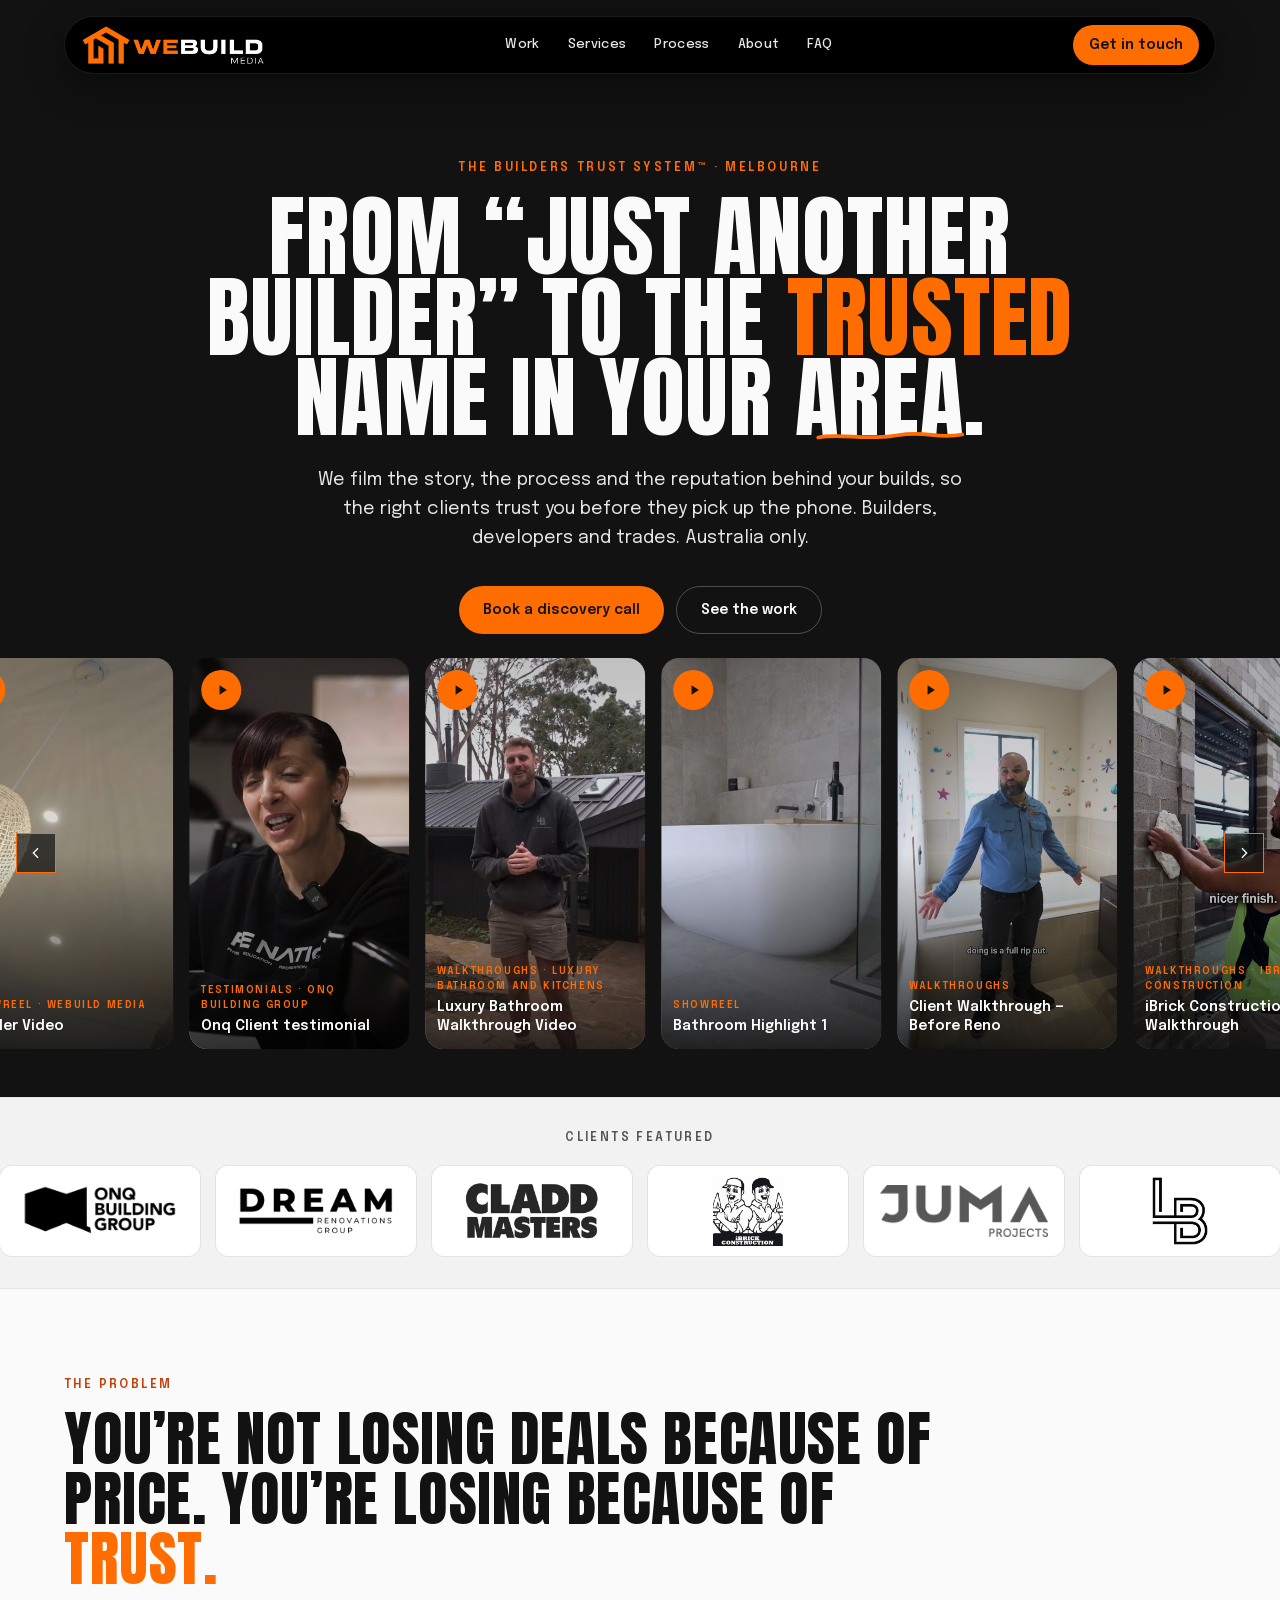
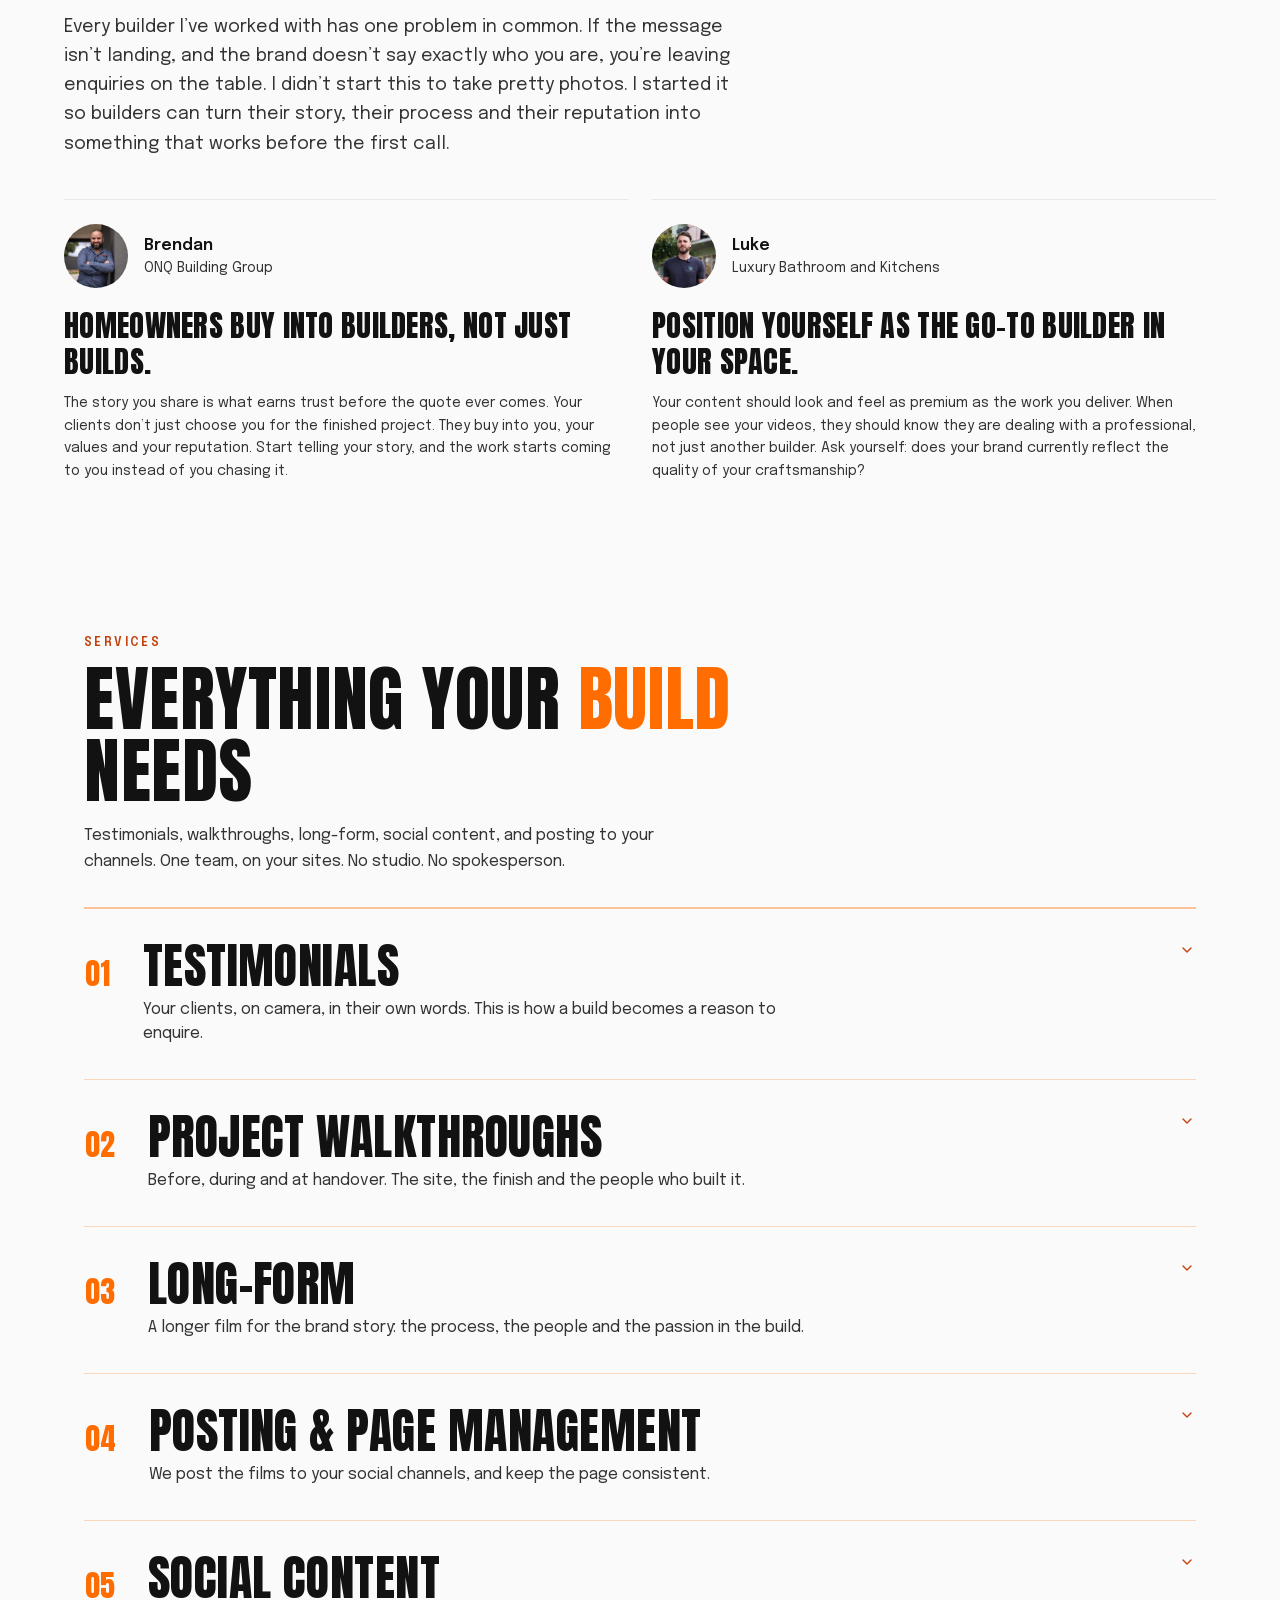
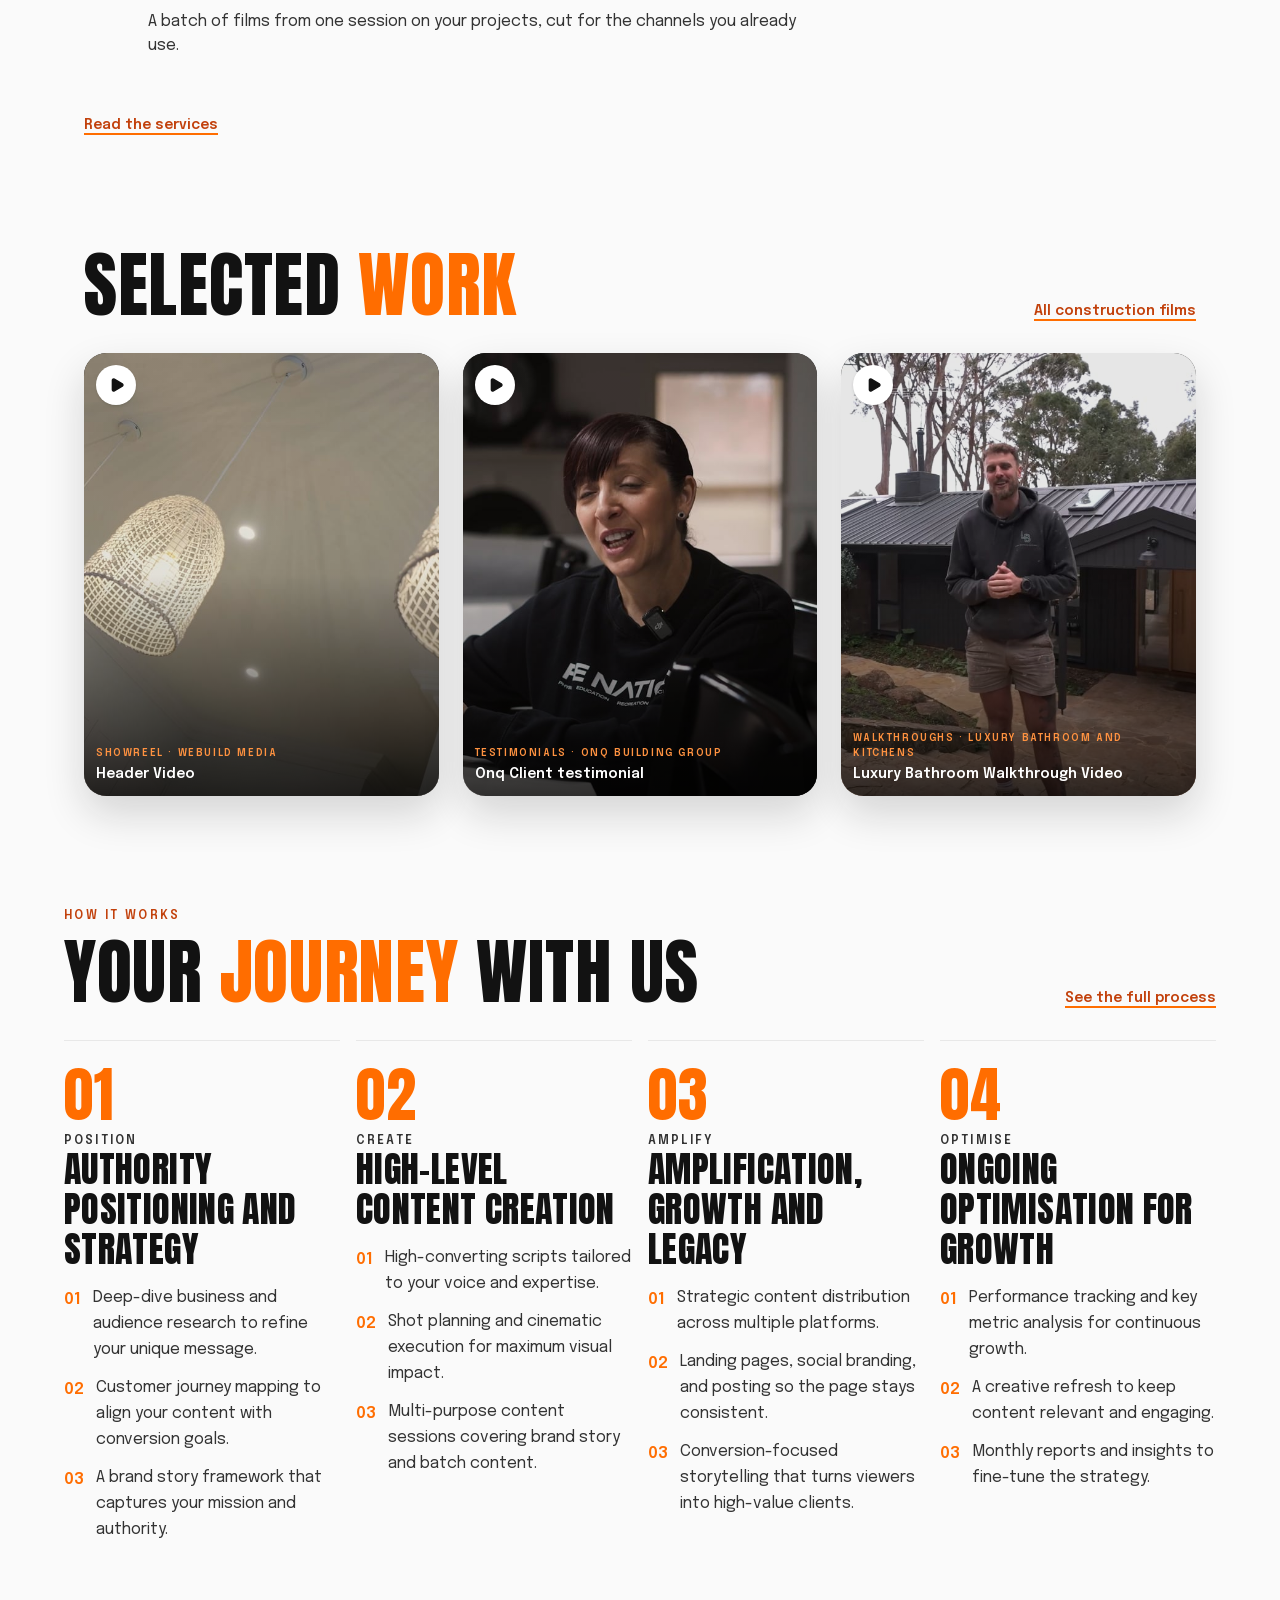
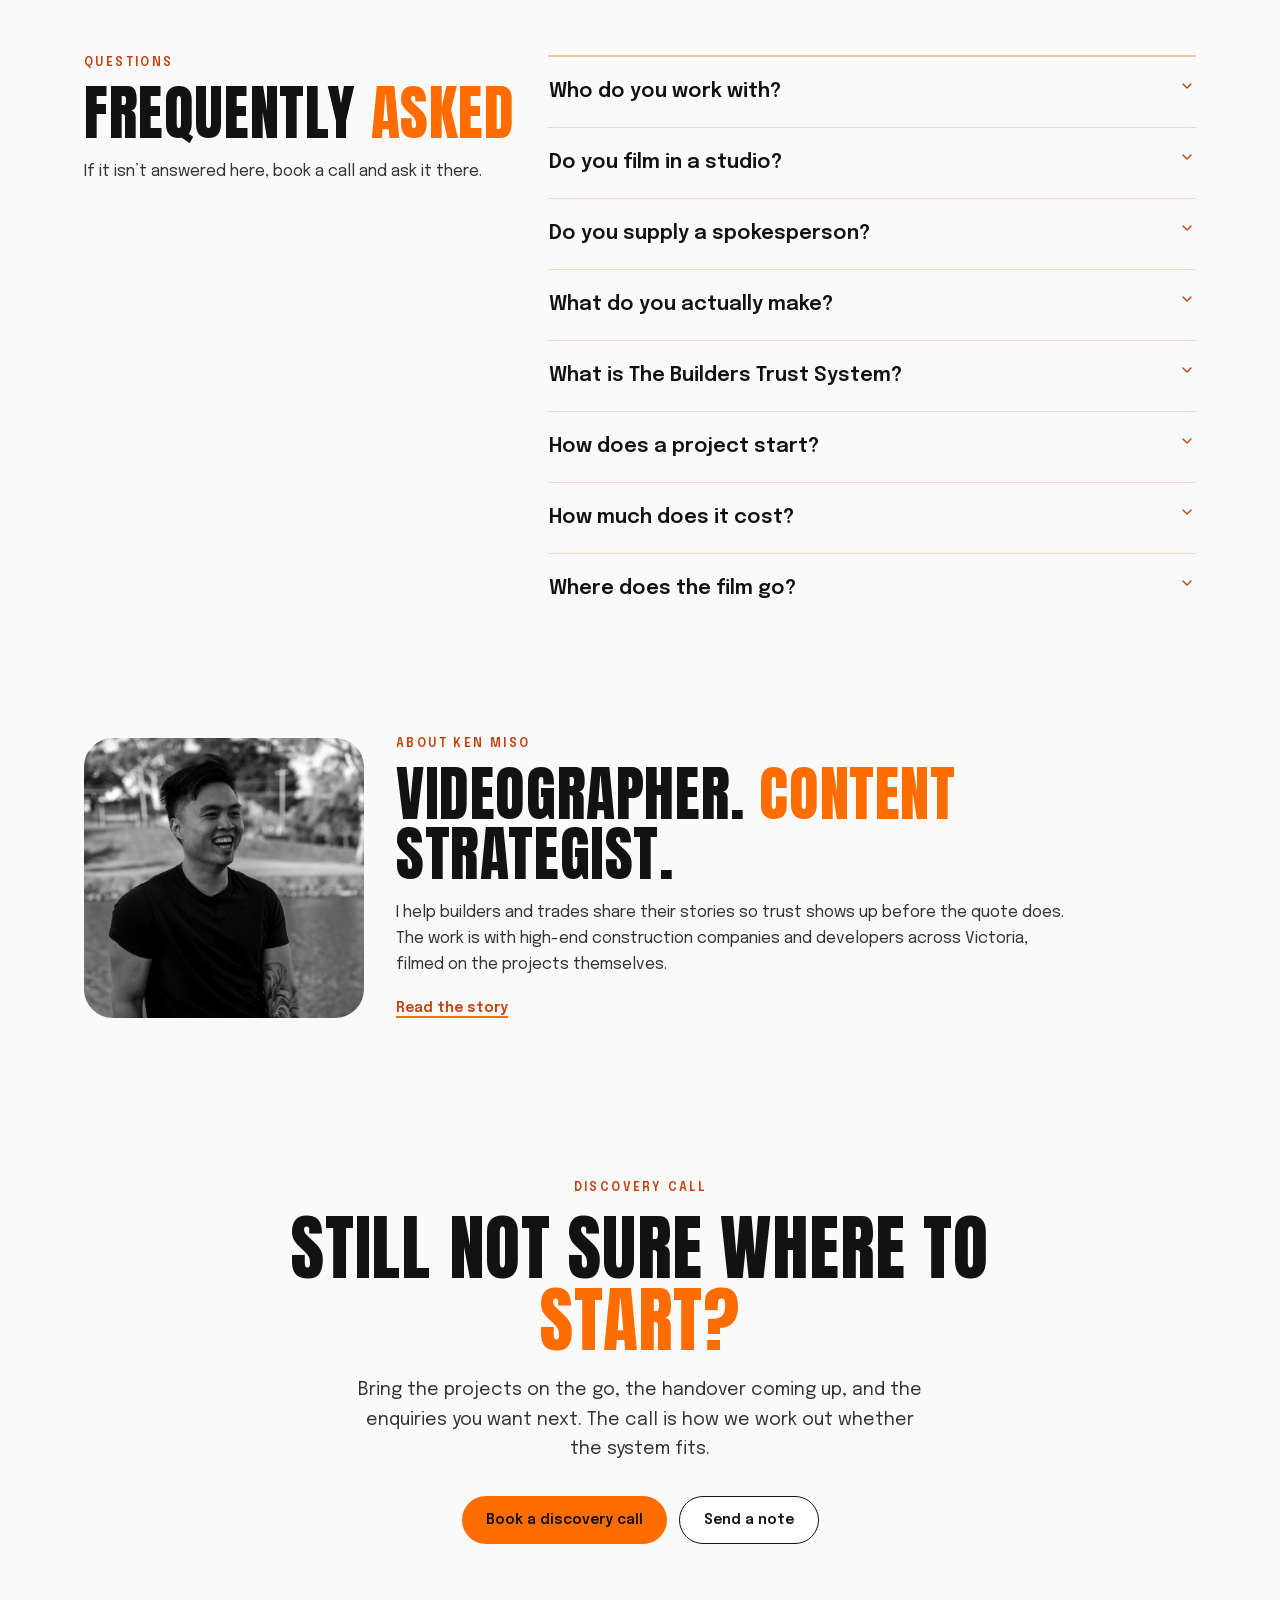
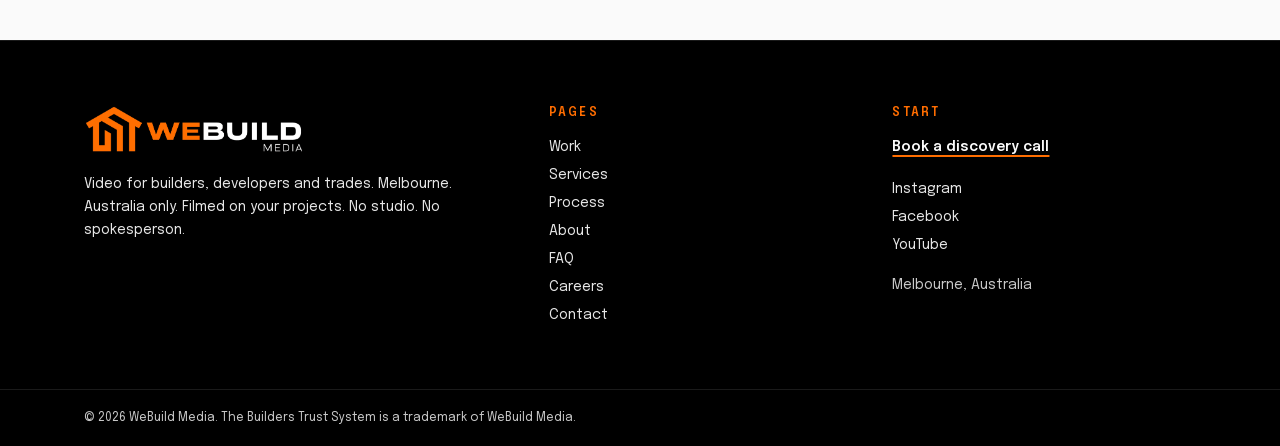
==== commit 1547baae: "White logo tiles on light band" ====
--- a/index.html
+++ b/index.html
@@ -1 +1 @@
-<!DOCTYPE html><!--lrSW0q7wayFJvIFFzTck9--><html lang="en-AU" class="__variable_c8e612 __variable_6af5bc"><head><meta name="robots" content="noindex, nofollow"/><meta charSet="utf-8"/><meta name="viewport" content="width=device-width, initial-scale=1"/><link rel="preload" href="_next/static/media/5c9b804ec7dd51d9-s.p.woff2" as="font" crossorigin="" type="font/woff2"/><link rel="preload" href="_next/static/media/62c97acc3aa63787-s.p.woff2" as="font" crossorigin="" type="font/woff2"/><link rel="preload" as="image" href="brand/logo.png"/><link rel="preload" as="image" href="posters/header.jpg"/><link rel="preload" as="image" href="posters/onq-testimonial.jpg"/><link rel="preload" as="image" href="posters/luxury-bathroom.jpg"/><link rel="preload" as="image" href="posters/bathroom-highlight.jpg"/><link rel="preload" as="image" href="posters/before-reno.jpg"/><link rel="preload" as="image" href="posters/ibrick.jpg"/><link rel="preload" as="image" href="clients/onq.webp"/><link rel="preload" as="image" href="clients/dream.webp"/><link rel="preload" as="image" href="clients/cladd.webp"/><link rel="stylesheet" href="_next/static/css/02328a85b5f591ee.css" data-precedence="next"/><link rel="preload" as="script" fetchPriority="low" href="_next/static/chunks/webpack-a8ac8f56f312a800.js"/><script src="_next/static/chunks/4bd1b696-c023c6e3521b1417.js" async=""></script><script src="_next/static/chunks/255-0e5ac6cd71b0e266.js" async=""></script><script src="_next/static/chunks/main-app-030c2c8391477c63.js" async=""></script><script src="_next/static/chunks/619-ba102abea3e3d0e4.js" async=""></script><script src="_next/static/chunks/app/layout-24d18e0861a1909e.js" async=""></script><script src="_next/static/chunks/12-5d428369b7d77d53.js" async=""></script><script src="_next/static/chunks/0-5d05105b1e374952.js" async=""></script><script src="_next/static/chunks/524-42c7cd761f9b8a2c.js" async=""></script><script src="_next/static/chunks/222-2bebd154508e8726.js" async=""></script><script src="_next/static/chunks/40-d039a0a98a0ab08d.js" async=""></script><script src="_next/static/chunks/app/page-1e4e335c603371f6.js" async=""></script><link rel="preload" as="image" href="clients/ibrick.webp"/><link rel="preload" as="image" href="clients/juma.webp"/><link rel="preload" as="image" href="clients/lb.webp"/><link rel="preload" as="image" href="clients/interior-secrets.webp"/><link rel="preload" as="image" href="clients/deakin.webp"/><link rel="preload" as="image" href="photos/brendan.webp"/><link rel="preload" as="image" href="photos/luke.webp"/><link rel="preload" as="image" href="photos/ken.webp"/><meta name="next-size-adjust" content=""/><title>WeBuild Media | Video for builders, developers and trades</title><meta name="description" content="Melbourne video for Australian builders, developers and trades. Testimonials, project walkthroughs, long-form and social content, filmed on your projects and posted to your channels."/><meta property="og:title" content="WeBuild Media | Video for builders, developers and trades"/><meta property="og:description" content="The Builders Trust System. Story, process and reputation, filmed on your sites. Australia only."/><meta property="og:site_name" content="WeBuild Media"/><meta property="og:locale" content="en_AU"/><meta property="og:image:alt" content="WeBuild Media — video for builders, developers and trades"/><meta property="og:image:type" content="image/png"/><meta property="og:image" content="http://127.0.0.1:43123/opengraph-image?4117e00fd4a3aa21"/><meta property="og:image:width" content="1200"/><meta property="og:image:height" content="630"/><meta property="og:type" content="website"/><meta name="twitter:card" content="summary_large_image"/><meta name="twitter:title" content="WeBuild Media"/><meta name="twitter:description" content="Video for builders, developers and trades. Melbourne, Australia."/><meta name="twitter:image:alt" content="WeBuild Media — video for builders, developers and trades"/><meta name="twitter:image:type" content="image/png"/><meta name="twitter:image" content="http://127.0.0.1:43123/opengraph-image?4117e00fd4a3aa21"/><meta name="twitter:image:width" content="1200"/><meta name="twitter:image:height" content="630"/><link rel="icon" href="icon.png" type="image/png" sizes="64x64"/><script src="_next/static/chunks/polyfills-42372ed130431b0a.js" noModule=""></script></head><body class="antialiased"><div hidden=""><!--$--><!--/$--></div><a href="#main" class="sr-only focus:not-sr-only focus:absolute focus:top-4 focus:left-4 focus:z-50 focus:rounded-full focus:bg-brand focus:px-4 focus:py-2 focus:text-ink">Skip to content</a><header class="fixed inset-x-0 top-0 z-40 px-3 pt-3 md:px-5 md:pt-4"><div class="mx-auto flex max-w-6xl items-center justify-between gap-3 rounded-full border border-white/10 bg-black px-3 py-2 text-[#e6e6e6] shadow-[0_12px_40px_rgba(0,0,0,0.45)] md:px-4"><a class="shrink-0" aria-label="WeBuild Media, home" href="index.html"><img src="brand/logo.png" alt="" class="h-8 w-auto max-w-[46vw] sm:h-9 sm:max-w-none md:h-10"/></a><nav class="hidden items-center gap-1 lg:flex" aria-label="Primary"><a class="rounded-full px-3 py-2 text-[13px] font-medium tracking-wide text-[#e6e6e6] transition hover:bg-white/10 hover:text-brand" href="work.html">Work</a><a class="rounded-full px-3 py-2 text-[13px] font-medium tracking-wide text-[#e6e6e6] transition hover:bg-white/10 hover:text-brand" href="services.html">Services</a><a class="rounded-full px-3 py-2 text-[13px] font-medium tracking-wide text-[#e6e6e6] transition hover:bg-white/10 hover:text-brand" href="process.html">Process</a><a class="rounded-full px-3 py-2 text-[13px] font-medium tracking-wide text-[#e6e6e6] transition hover:bg-white/10 hover:text-brand" href="about.html">About</a><a class="rounded-full px-3 py-2 text-[13px] font-medium tracking-wide text-[#e6e6e6] transition hover:bg-white/10 hover:text-brand" href="faq.html">FAQ</a></nav><div class="flex items-center gap-2"><a href="https://tidycal.com/webuildmedia/discoverycall" class="inline-flex h-10 shrink-0 items-center rounded-full bg-brand px-3.5 text-sm font-semibold whitespace-nowrap text-ink transition hover:bg-brand-light sm:px-4">Get in touch</a><button type="button" class="inline-flex size-10 items-center justify-center rounded-full text-[#fafafa] lg:hidden" aria-expanded="false" aria-controls="mobile-nav"><span class="sr-only">Open menu</span><svg xmlns="http://www.w3.org/2000/svg" width="24" height="24" viewBox="0 0 24 24" fill="none" stroke="currentColor" stroke-width="2" stroke-linecap="round" stroke-linejoin="round" class="lucide lucide-menu" aria-hidden="true"><path d="M4 5h16"></path><path d="M4 12h16"></path><path d="M4 19h16"></path></svg></button></div></div><nav id="mobile-nav" class="hidden mx-auto mt-2 max-w-6xl rounded-3xl border border-white/10 bg-black p-4 text-[#e6e6e6] lg:hidden" aria-label="Mobile"><ul class="grid gap-1"><li><a class="block rounded-2xl px-3 py-3 text-lg" href="work.html">Work</a></li><li><a class="block rounded-2xl px-3 py-3 text-lg" href="services.html">Services</a></li><li><a class="block rounded-2xl px-3 py-3 text-lg" href="process.html">Process</a></li><li><a class="block rounded-2xl px-3 py-3 text-lg" href="about.html">About</a></li><li><a class="block rounded-2xl px-3 py-3 text-lg" href="faq.html">FAQ</a></li><li><a class="block rounded-2xl px-3 py-3 text-lg" href="careers.html">Careers</a></li><li><a class="block rounded-2xl px-3 py-3 text-lg" href="contact.html">Contact</a></li></ul></nav></header><main id="main"><div class="dark-band"><section class="px-5 pt-32 pb-6 md:pt-40"><div class="rise mx-auto max-w-5xl text-center"><p class="text-xs font-semibold tracking-[0.22em] text-brand uppercase">The Builders Trust System™ · Melbourne</p><h1 class="mt-5 text-[clamp(2.8rem,7vw,6.4rem)]">From “just another builder” to the <span class="text-brand">trusted</span> name in your<!-- --> <span class="relative inline-block whitespace-nowrap">area.<svg aria-hidden="true" viewBox="0 0 200 16" class="absolute -bottom-1 left-0 h-3 w-full"><path d="M4 10 C 30 4, 70 14, 110 7 S 160 13, 196 6" fill="none" stroke="#FF6D00" stroke-width="5" stroke-linecap="round"></path></svg></span></h1><p class="mx-auto mt-7 max-w-2xl text-base leading-relaxed text-[#e6e6e6] md:text-lg">We film the story, the process and the reputation behind your builds, so the right clients trust you before they pick up the phone. Builders, developers and trades. Australia only.</p><div class="mt-8 flex flex-col items-center justify-center gap-3 sm:flex-row"><a href="https://tidycal.com/webuildmedia/discoverycall" class="inline-flex h-12 items-center rounded-full bg-brand px-6 text-sm font-semibold text-ink transition hover:bg-brand-light">Book a discovery call</a><a class="inline-flex h-12 items-center rounded-full border border-white/25 px-6 text-sm font-semibold text-[#fafafa] transition hover:border-brand hover:text-brand" href="work.html">See the work</a></div></div></section><div class="pb-12"><div data-hero-carousel="true" class="relative" role="region" aria-roledescription="carousel" aria-label="Short-form construction films"><div data-hero-viewport="true" class="overflow-hidden"><div data-hero-track="true" class="flex w-max"><div class="flex gap-3 pr-3 md:gap-4 md:pr-4"><button type="button" data-hero-card="true" data-video-embed="https://player.vimeo.com/video/1122848839?dnt=1" data-video-title="Header Video" class="relative aspect-[9/16] w-[calc((100vw-3.25rem)/2)] shrink-0 overflow-hidden rounded-2xl text-left sm:w-[190px] lg:w-[210px] xl:w-[220px] focus-visible:outline-2 focus-visible:outline-offset-2 focus-visible:outline-brand" aria-label="Play Header Video"><img src="posters/header.jpg" alt="" class="absolute inset-0 h-full w-full object-cover"/><span class="absolute inset-0 bg-gradient-to-t from-black/80 via-black/10 to-black/25"></span><span class="absolute top-3 left-3 inline-flex size-10 items-center justify-center rounded-full bg-brand text-ink"><svg viewBox="0 0 24 24" class="ml-0.5 size-4" aria-hidden="true"><path d="M8 5v14l11-7z" fill="currentColor"></path></svg></span><span class="absolute inset-x-0 bottom-0 p-3"><span class="block text-[10px] font-semibold tracking-[0.16em] text-brand uppercase">Showreel<!-- --> · WeBuild Media</span><span class="mt-1 block font-sans text-sm leading-snug font-semibold text-white">Header Video</span></span></button><button type="button" data-hero-card="true" data-video-embed="https://player.vimeo.com/video/1122848957?dnt=1" data-video-title="Onq Client testimonial" class="relative aspect-[9/16] w-[calc((100vw-3.25rem)/2)] shrink-0 overflow-hidden rounded-2xl text-left sm:w-[190px] lg:w-[210px] xl:w-[220px] focus-visible:outline-2 focus-visible:outline-offset-2 focus-visible:outline-brand" aria-label="Play Onq Client testimonial"><img src="posters/onq-testimonial.jpg" alt="" class="absolute inset-0 h-full w-full object-cover"/><span class="absolute inset-0 bg-gradient-to-t from-black/80 via-black/10 to-black/25"></span><span class="absolute top-3 left-3 inline-flex size-10 items-center justify-center rounded-full bg-brand text-ink"><svg viewBox="0 0 24 24" class="ml-0.5 size-4" aria-hidden="true"><path d="M8 5v14l11-7z" fill="currentColor"></path></svg></span><span class="absolute inset-x-0 bottom-0 p-3"><span class="block text-[10px] font-semibold tracking-[0.16em] text-brand uppercase">Testimonials<!-- --> · ONQ Building Group</span><span class="mt-1 block font-sans text-sm leading-snug font-semibold text-white">Onq Client testimonial</span></span></button><button type="button" data-hero-card="true" data-video-embed="https://player.vimeo.com/video/1122829307?dnt=1" data-video-title="Luxury Bathroom Walkthrough Video" class="relative aspect-[9/16] w-[calc((100vw-3.25rem)/2)] shrink-0 overflow-hidden rounded-2xl text-left sm:w-[190px] lg:w-[210px] xl:w-[220px] focus-visible:outline-2 focus-visible:outline-offset-2 focus-visible:outline-brand" aria-label="Play Luxury Bathroom Walkthrough Video"><img src="posters/luxury-bathroom.jpg" alt="" class="absolute inset-0 h-full w-full object-cover"/><span class="absolute inset-0 bg-gradient-to-t from-black/80 via-black/10 to-black/25"></span><span class="absolute top-3 left-3 inline-flex size-10 items-center justify-center rounded-full bg-brand text-ink"><svg viewBox="0 0 24 24" class="ml-0.5 size-4" aria-hidden="true"><path d="M8 5v14l11-7z" fill="currentColor"></path></svg></span><span class="absolute inset-x-0 bottom-0 p-3"><span class="block text-[10px] font-semibold tracking-[0.16em] text-brand uppercase">Walkthroughs<!-- --> · Luxury Bathroom and Kitchens</span><span class="mt-1 block font-sans text-sm leading-snug font-semibold text-white">Luxury Bathroom Walkthrough Video</span></span></button><button type="button" data-hero-card="true" data-video-embed="https://www.youtube-nocookie.com/embed/SkqUMjPAuCE?rel=0" data-video-title="Bathroom Highlight 1" class="relative aspect-[9/16] w-[calc((100vw-3.25rem)/2)] shrink-0 overflow-hidden rounded-2xl text-left sm:w-[190px] lg:w-[210px] xl:w-[220px] focus-visible:outline-2 focus-visible:outline-offset-2 focus-visible:outline-brand" aria-label="Play Bathroom Highlight 1"><img src="posters/bathroom-highlight.jpg" alt="" class="absolute inset-0 h-full w-full object-cover"/><span class="absolute inset-0 bg-gradient-to-t from-black/80 via-black/10 to-black/25"></span><span class="absolute top-3 left-3 inline-flex size-10 items-center justify-center rounded-full bg-brand text-ink"><svg viewBox="0 0 24 24" class="ml-0.5 size-4" aria-hidden="true"><path d="M8 5v14l11-7z" fill="currentColor"></path></svg></span><span class="absolute inset-x-0 bottom-0 p-3"><span class="block text-[10px] font-semibold tracking-[0.16em] text-brand uppercase">Showreel</span><span class="mt-1 block font-sans text-sm leading-snug font-semibold text-white">Bathroom Highlight 1</span></span></button><button type="button" data-hero-card="true" data-video-embed="https://www.youtube-nocookie.com/embed/rFQw12hDLvY?rel=0" data-video-title="Client Walkthrough — Before Reno" class="relative aspect-[9/16] w-[calc((100vw-3.25rem)/2)] shrink-0 overflow-hidden rounded-2xl text-left sm:w-[190px] lg:w-[210px] xl:w-[220px] focus-visible:outline-2 focus-visible:outline-offset-2 focus-visible:outline-brand" aria-label="Play Client Walkthrough — Before Reno"><img src="posters/before-reno.jpg" alt="" class="absolute inset-0 h-full w-full object-cover"/><span class="absolute inset-0 bg-gradient-to-t from-black/80 via-black/10 to-black/25"></span><span class="absolute top-3 left-3 inline-flex size-10 items-center justify-center rounded-full bg-brand text-ink"><svg viewBox="0 0 24 24" class="ml-0.5 size-4" aria-hidden="true"><path d="M8 5v14l11-7z" fill="currentColor"></path></svg></span><span class="absolute inset-x-0 bottom-0 p-3"><span class="block text-[10px] font-semibold tracking-[0.16em] text-brand uppercase">Walkthroughs</span><span class="mt-1 block font-sans text-sm leading-snug font-semibold text-white">Client Walkthrough — Before Reno</span></span></button><button type="button" data-hero-card="true" data-video-embed="https://www.youtube-nocookie.com/embed/KhCO4UnyC9o?rel=0" data-video-title="iBrick Construction — Walkthrough" class="relative aspect-[9/16] w-[calc((100vw-3.25rem)/2)] shrink-0 overflow-hidden rounded-2xl text-left sm:w-[190px] lg:w-[210px] xl:w-[220px] focus-visible:outline-2 focus-visible:outline-offset-2 focus-visible:outline-brand" aria-label="Play iBrick Construction — Walkthrough"><img src="posters/ibrick.jpg" alt="" class="absolute inset-0 h-full w-full object-cover"/><span class="absolute inset-0 bg-gradient-to-t from-black/80 via-black/10 to-black/25"></span><span class="absolute top-3 left-3 inline-flex size-10 items-center justify-center rounded-full bg-brand text-ink"><svg viewBox="0 0 24 24" class="ml-0.5 size-4" aria-hidden="true"><path d="M8 5v14l11-7z" fill="currentColor"></path></svg></span><span class="absolute inset-x-0 bottom-0 p-3"><span class="block text-[10px] font-semibold tracking-[0.16em] text-brand uppercase">Walkthroughs<!-- --> · iBrick Construction</span><span class="mt-1 block font-sans text-sm leading-snug font-semibold text-white">iBrick Construction — Walkthrough</span></span></button></div><div class="flex gap-3 pr-3 md:gap-4 md:pr-4" aria-hidden="true"><button type="button" data-hero-card="true" data-video-embed="https://player.vimeo.com/video/1122848839?dnt=1" data-video-title="Header Video" class="relative aspect-[9/16] w-[calc((100vw-3.25rem)/2)] shrink-0 overflow-hidden rounded-2xl text-left sm:w-[190px] lg:w-[210px] xl:w-[220px] focus-visible:outline-2 focus-visible:outline-offset-2 focus-visible:outline-brand" aria-label="Play Header Video"><img src="posters/header.jpg" alt="" class="absolute inset-0 h-full w-full object-cover"/><span class="absolute inset-0 bg-gradient-to-t from-black/80 via-black/10 to-black/25"></span><span class="absolute top-3 left-3 inline-flex size-10 items-center justify-center rounded-full bg-brand text-ink"><svg viewBox="0 0 24 24" class="ml-0.5 size-4" aria-hidden="true"><path d="M8 5v14l11-7z" fill="currentColor"></path></svg></span><span class="absolute inset-x-0 bottom-0 p-3"><span class="block text-[10px] font-semibold tracking-[0.16em] text-brand uppercase">Showreel<!-- --> · WeBuild Media</span><span class="mt-1 block font-sans text-sm leading-snug font-semibold text-white">Header Video</span></span></button><button type="button" data-hero-card="true" data-video-embed="https://player.vimeo.com/video/1122848957?dnt=1" data-video-title="Onq Client testimonial" class="relative aspect-[9/16] w-[calc((100vw-3.25rem)/2)] shrink-0 overflow-hidden rounded-2xl text-left sm:w-[190px] lg:w-[210px] xl:w-[220px] focus-visible:outline-2 focus-visible:outline-offset-2 focus-visible:outline-brand" aria-label="Play Onq Client testimonial"><img src="posters/onq-testimonial.jpg" alt="" class="absolute inset-0 h-full w-full object-cover"/><span class="absolute inset-0 bg-gradient-to-t from-black/80 via-black/10 to-black/25"></span><span class="absolute top-3 left-3 inline-flex size-10 items-center justify-center rounded-full bg-brand text-ink"><svg viewBox="0 0 24 24" class="ml-0.5 size-4" aria-hidden="true"><path d="M8 5v14l11-7z" fill="currentColor"></path></svg></span><span class="absolute inset-x-0 bottom-0 p-3"><span class="block text-[10px] font-semibold tracking-[0.16em] text-brand uppercase">Testimonials<!-- --> · ONQ Building Group</span><span class="mt-1 block font-sans text-sm leading-snug font-semibold text-white">Onq Client testimonial</span></span></button><button type="button" data-hero-card="true" data-video-embed="https://player.vimeo.com/video/1122829307?dnt=1" data-video-title="Luxury Bathroom Walkthrough Video" class="relative aspect-[9/16] w-[calc((100vw-3.25rem)/2)] shrink-0 overflow-hidden rounded-2xl text-left sm:w-[190px] lg:w-[210px] xl:w-[220px] focus-visible:outline-2 focus-visible:outline-offset-2 focus-visible:outline-brand" aria-label="Play Luxury Bathroom Walkthrough Video"><img src="posters/luxury-bathroom.jpg" alt="" class="absolute inset-0 h-full w-full object-cover"/><span class="absolute inset-0 bg-gradient-to-t from-black/80 via-black/10 to-black/25"></span><span class="absolute top-3 left-3 inline-flex size-10 items-center justify-center rounded-full bg-brand text-ink"><svg viewBox="0 0 24 24" class="ml-0.5 size-4" aria-hidden="true"><path d="M8 5v14l11-7z" fill="currentColor"></path></svg></span><span class="absolute inset-x-0 bottom-0 p-3"><span class="block text-[10px] font-semibold tracking-[0.16em] text-brand uppercase">Walkthroughs<!-- --> · Luxury Bathroom and Kitchens</span><span class="mt-1 block font-sans text-sm leading-snug font-semibold text-white">Luxury Bathroom Walkthrough Video</span></span></button><button type="button" data-hero-card="true" data-video-embed="https://www.youtube-nocookie.com/embed/SkqUMjPAuCE?rel=0" data-video-title="Bathroom Highlight 1" class="relative aspect-[9/16] w-[calc((100vw-3.25rem)/2)] shrink-0 overflow-hidden rounded-2xl text-left sm:w-[190px] lg:w-[210px] xl:w-[220px] focus-visible:outline-2 focus-visible:outline-offset-2 focus-visible:outline-brand" aria-label="Play Bathroom Highlight 1"><img src="posters/bathroom-highlight.jpg" alt="" class="absolute inset-0 h-full w-full object-cover"/><span class="absolute inset-0 bg-gradient-to-t from-black/80 via-black/10 to-black/25"></span><span class="absolute top-3 left-3 inline-flex size-10 items-center justify-center rounded-full bg-brand text-ink"><svg viewBox="0 0 24 24" class="ml-0.5 size-4" aria-hidden="true"><path d="M8 5v14l11-7z" fill="currentColor"></path></svg></span><span class="absolute inset-x-0 bottom-0 p-3"><span class="block text-[10px] font-semibold tracking-[0.16em] text-brand uppercase">Showreel</span><span class="mt-1 block font-sans text-sm leading-snug font-semibold text-white">Bathroom Highlight 1</span></span></button><button type="button" data-hero-card="true" data-video-embed="https://www.youtube-nocookie.com/embed/rFQw12hDLvY?rel=0" data-video-title="Client Walkthrough — Before Reno" class="relative aspect-[9/16] w-[calc((100vw-3.25rem)/2)] shrink-0 overflow-hidden rounded-2xl text-left sm:w-[190px] lg:w-[210px] xl:w-[220px] focus-visible:outline-2 focus-visible:outline-offset-2 focus-visible:outline-brand" aria-label="Play Client Walkthrough — Before Reno"><img src="posters/before-reno.jpg" alt="" class="absolute inset-0 h-full w-full object-cover"/><span class="absolute inset-0 bg-gradient-to-t from-black/80 via-black/10 to-black/25"></span><span class="absolute top-3 left-3 inline-flex size-10 items-center justify-center rounded-full bg-brand text-ink"><svg viewBox="0 0 24 24" class="ml-0.5 size-4" aria-hidden="true"><path d="M8 5v14l11-7z" fill="currentColor"></path></svg></span><span class="absolute inset-x-0 bottom-0 p-3"><span class="block text-[10px] font-semibold tracking-[0.16em] text-brand uppercase">Walkthroughs</span><span class="mt-1 block font-sans text-sm leading-snug font-semibold text-white">Client Walkthrough — Before Reno</span></span></button><button type="button" data-hero-card="true" data-video-embed="https://www.youtube-nocookie.com/embed/KhCO4UnyC9o?rel=0" data-video-title="iBrick Construction — Walkthrough" class="relative aspect-[9/16] w-[calc((100vw-3.25rem)/2)] shrink-0 overflow-hidden rounded-2xl text-left sm:w-[190px] lg:w-[210px] xl:w-[220px] focus-visible:outline-2 focus-visible:outline-offset-2 focus-visible:outline-brand" aria-label="Play iBrick Construction — Walkthrough"><img src="posters/ibrick.jpg" alt="" class="absolute inset-0 h-full w-full object-cover"/><span class="absolute inset-0 bg-gradient-to-t from-black/80 via-black/10 to-black/25"></span><span class="absolute top-3 left-3 inline-flex size-10 items-center justify-center rounded-full bg-brand text-ink"><svg viewBox="0 0 24 24" class="ml-0.5 size-4" aria-hidden="true"><path d="M8 5v14l11-7z" fill="currentColor"></path></svg></span><span class="absolute inset-x-0 bottom-0 p-3"><span class="block text-[10px] font-semibold tracking-[0.16em] text-brand uppercase">Walkthroughs<!-- --> · iBrick Construction</span><span class="mt-1 block font-sans text-sm leading-snug font-semibold text-white">iBrick Construction — Walkthrough</span></span></button></div></div></div><div class="pointer-events-none absolute inset-y-0 right-0 left-0 flex items-center justify-between px-2 md:px-4"><button type="button" data-hero-prev="true" class="pointer-events-auto inline-flex size-10 items-center justify-center border border-brand bg-ink/70 text-[#fafafa] transition hover:bg-brand hover:text-ink" aria-label="Previous films"><svg viewBox="0 0 24 24" class="size-4" aria-hidden="true"><path d="M15 5 8 12l7 7" fill="none" stroke="currentColor" stroke-width="2"></path></svg></button><button type="button" data-hero-next="true" class="pointer-events-auto inline-flex size-10 items-center justify-center border border-brand bg-ink/70 text-[#fafafa] transition hover:bg-brand hover:text-ink" aria-label="Next films"><svg viewBox="0 0 24 24" class="size-4" aria-hidden="true"><path d="m9 5 7 7-7 7" fill="none" stroke="currentColor" stroke-width="2"></path></svg></button></div></div><script src="hero-carousel.js" defer=""></script></div><section aria-label="Clients featured" class="overflow-hidden bg-ink py-8"><p class="text-center text-xs font-semibold tracking-[0.2em] text-white/65 uppercase">Clients featured</p><div class="relative mt-6"><div class="marquee-track flex w-max items-center gap-3 pr-3 md:gap-4 md:pr-4"><div class="flex size-[104px] shrink-0 items-center justify-center border border-white/15 p-3.5 sm:size-[132px] sm:p-4"><img src="clients/onq.webp" alt="ONQ Building Group" class="h-full w-full object-contain brightness-0 invert"/></div><div class="flex size-[104px] shrink-0 items-center justify-center border border-white/15 p-3.5 sm:size-[132px] sm:p-4"><img src="clients/dream.webp" alt="Dream Renovations Group" class="h-full w-full object-contain brightness-0 invert"/></div><div class="flex size-[104px] shrink-0 items-center justify-center border border-white/15 p-3.5 sm:size-[132px] sm:p-4"><img src="clients/cladd.webp" alt="Cladd Masters" class="h-full w-full object-contain brightness-0 invert"/></div><div class="flex size-[104px] shrink-0 items-center justify-center border border-white/15 p-3.5 sm:size-[132px] sm:p-4"><img src="clients/ibrick.webp" alt="iBrick Construction" class="h-full w-full object-contain brightness-0 invert"/></div><div class="flex size-[104px] shrink-0 items-center justify-center border border-white/15 p-3.5 sm:size-[132px] sm:p-4"><img src="clients/juma.webp" alt="Juma Projects" class="h-full w-full object-contain brightness-0 invert"/></div><div class="flex size-[104px] shrink-0 items-center justify-center border border-white/15 p-3.5 sm:size-[132px] sm:p-4"><img src="clients/lb.webp" alt="Luxury Bathroom and Kitchens" class="h-full w-full object-contain brightness-0 invert"/></div><div class="flex size-[104px] shrink-0 items-center justify-center border border-white/15 p-3.5 sm:size-[132px] sm:p-4"><img src="clients/interior-secrets.webp" alt="Interior Secrets" class="h-full w-full object-contain brightness-0 invert"/></div><div class="flex size-[104px] shrink-0 items-center justify-center border border-white/15 p-3.5 sm:size-[132px] sm:p-4"><img src="clients/deakin.webp" alt="Deakin University" class="h-full w-full object-contain brightness-0 invert"/></div><div class="flex size-[104px] shrink-0 items-center justify-center border border-white/15 p-3.5 sm:size-[132px] sm:p-4"><img src="clients/onq.webp" alt="ONQ Building Group" class="h-full w-full object-contain brightness-0 invert"/></div><div class="flex size-[104px] shrink-0 items-center justify-center border border-white/15 p-3.5 sm:size-[132px] sm:p-4"><img src="clients/dream.webp" alt="Dream Renovations Group" class="h-full w-full object-contain brightness-0 invert"/></div><div class="flex size-[104px] shrink-0 items-center justify-center border border-white/15 p-3.5 sm:size-[132px] sm:p-4"><img src="clients/cladd.webp" alt="Cladd Masters" class="h-full w-full object-contain brightness-0 invert"/></div><div class="flex size-[104px] shrink-0 items-center justify-center border border-white/15 p-3.5 sm:size-[132px] sm:p-4"><img src="clients/ibrick.webp" alt="iBrick Construction" class="h-full w-full object-contain brightness-0 invert"/></div><div class="flex size-[104px] shrink-0 items-center justify-center border border-white/15 p-3.5 sm:size-[132px] sm:p-4"><img src="clients/juma.webp" alt="Juma Projects" class="h-full w-full object-contain brightness-0 invert"/></div><div class="flex size-[104px] shrink-0 items-center justify-center border border-white/15 p-3.5 sm:size-[132px] sm:p-4"><img src="clients/lb.webp" alt="Luxury Bathroom and Kitchens" class="h-full w-full object-contain brightness-0 invert"/></div><div class="flex size-[104px] shrink-0 items-center justify-center border border-white/15 p-3.5 sm:size-[132px] sm:p-4"><img src="clients/interior-secrets.webp" alt="Interior Secrets" class="h-full w-full object-contain brightness-0 invert"/></div><div class="flex size-[104px] shrink-0 items-center justify-center border border-white/15 p-3.5 sm:size-[132px] sm:p-4"><img src="clients/deakin.webp" alt="Deakin University" class="h-full w-full object-contain brightness-0 invert"/></div></div></div></section></div><section class="px-5 py-8 md:py-14"><div class="mx-auto max-w-6xl py-4 text-ink md:py-8"><p class="text-xs font-semibold tracking-[0.2em] text-brand-deep uppercase">The problem</p><h2 class="mt-4 max-w-4xl text-4xl md:text-6xl">You’re not losing deals because of price. You’re losing because of <span class="text-brand">trust.</span></h2><p class="mt-6 max-w-2xl text-base leading-relaxed text-[#333] md:text-lg">Every builder I’ve worked with has one problem in common. If the message isn’t landing, and the brand doesn’t say exactly who you are, you’re leaving enquiries on the table. I didn’t start this to take pretty photos. I started it so builders can turn their story, their process and their reputation into something that works before the first call.</p><div class="mt-10 grid gap-6 md:grid-cols-2"><figure class="border-t border-[#E8E8E8] pt-6"><div class="flex items-center gap-4"><img src="photos/brendan.webp" alt="Brendan from ONQ Building Group" class="size-16 rounded-full object-cover"/><figcaption><p class="font-semibold">Brendan</p><p class="text-sm text-[#333]">ONQ Building Group</p></figcaption></div><blockquote class="mt-5"><p class="display text-2xl md:text-3xl">Homeowners buy into builders, not just builds.</p><p class="mt-3 text-sm leading-relaxed text-[#333]">The story you share is what earns trust before the quote ever comes. Your clients don’t just choose you for the finished project. They buy into you, your values and your reputation. Start telling your story, and the work starts coming to you instead of you chasing it.</p></blockquote></figure><figure class="border-t border-[#E8E8E8] pt-6"><div class="flex items-center gap-4"><img src="photos/luke.webp" alt="Luke from Luxury Bathroom and Kitchens" class="size-16 rounded-full object-cover"/><figcaption><p class="font-semibold">Luke</p><p class="text-sm text-[#333]">Luxury Bathroom and Kitchens</p></figcaption></div><blockquote class="mt-5"><p class="display text-2xl md:text-3xl">Position yourself as the go-to builder in your space.</p><p class="mt-3 text-sm leading-relaxed text-[#333]">Your content should look and feel as premium as the work you deliver. When people see your videos, they should know they are dealing with a professional, not just another builder. Ask yourself: does your brand currently reflect the quality of your craftsmanship?</p></blockquote></figure></div></div></section><section class="mx-auto max-w-6xl px-5 py-12 md:py-16"><div class="max-w-3xl"><p class="text-xs font-semibold tracking-[0.2em] text-brand-deep uppercase">Services</p><h2 class="mt-3 text-5xl md:text-7xl">Everything your <span class="text-brand">build</span> needs</h2><p class="mt-4 max-w-xl text-base leading-relaxed text-muted-foreground">Testimonials, walkthroughs, long-form, social content, and posting to your channels. One team, on your sites. No studio. No spokesperson.</p></div><div class="mt-8"><div data-orientation="vertical" data-slot="accordion" class="flex w-full flex-col border-t-2 border-brand/40"><div data-orientation="vertical" data-hidden="" data-index="-1" data-closed="" data-slot="accordion-item" class="not-last:border-b border-brand/25"><h3 data-orientation="vertical" data-hidden="" data-index="-1" data-closed="" class="flex"><button type="button" data-orientation="vertical" data-hidden="" data-index="-1" tabindex="0" aria-expanded="false" id="base-ui-_R_oqnnbH2_" data-slot="accordion-trigger" class="group/accordion-trigger relative flex flex-1 justify-between rounded-lg border border-transparent text-left text-sm font-medium transition-all outline-none focus-visible:border-ring focus-visible:ring-3 focus-visible:ring-ring/50 focus-visible:after:border-ring aria-disabled:pointer-events-none aria-disabled:opacity-50 **:data-[slot=accordion-trigger-icon]:ml-auto **:data-[slot=accordion-trigger-icon]:size-4 **:data-[slot=accordion-trigger-icon]:text-brand-deep items-start gap-4 py-6 hover:no-underline md:py-8"><span class="flex w-full items-baseline gap-4 text-left md:gap-8"><span class="display text-2xl text-brand md:text-3xl">01</span><span><span class="display block text-3xl md:text-5xl">Testimonials</span><span class="mt-2 block max-w-2xl font-sans text-sm font-normal normal-case tracking-normal text-muted-foreground md:text-base">Your clients, on camera, in their own words. This is how a build becomes a reason to enquire.</span></span></span><svg xmlns="http://www.w3.org/2000/svg" width="24" height="24" viewBox="0 0 24 24" fill="none" stroke="currentColor" stroke-width="2" stroke-linecap="round" stroke-linejoin="round" class="lucide lucide-chevron-down pointer-events-none shrink-0 group-aria-expanded/accordion-trigger:hidden" aria-hidden="true" data-slot="accordion-trigger-icon"><path d="m6 9 6 6 6-6"></path></svg><svg xmlns="http://www.w3.org/2000/svg" width="24" height="24" viewBox="0 0 24 24" fill="none" stroke="currentColor" stroke-width="2" stroke-linecap="round" stroke-linejoin="round" class="lucide lucide-chevron-up pointer-events-none hidden shrink-0 group-aria-expanded/accordion-trigger:inline" aria-hidden="true" data-slot="accordion-trigger-icon"><path d="m18 15-6-6-6 6"></path></svg></button></h3><div data-orientation="vertical" data-hidden="" data-index="-1" data-closed="" hidden="" id="base-ui-_R_oqnnbH1_" aria-labelledby="base-ui-_R_oqnnbH2_" role="region" style="--accordion-panel-height:auto;--accordion-panel-width:auto" data-slot="accordion-content" class="overflow-hidden text-sm data-open:animate-accordion-down data-closed:animate-accordion-up"><div class="h-(--accordion-panel-height) pt-0 data-ending-style:h-0 data-starting-style:h-0 [&amp;_a]:underline [&amp;_a]:underline-offset-3 [&amp;_a]:hover:text-foreground [&amp;_p:not(:last-child)]:mb-4 max-w-2xl pb-6 pl-12 text-base leading-relaxed text-[#333] md:pl-20">The films that carry trust are the ones where a homeowner or a developer says why they chose you. Scripts are written in the speaker’s voice. The public cut on this site is the ONQ Building Group client testimonial.</div></div></div><div data-orientation="vertical" data-hidden="" data-index="-1" data-closed="" data-slot="accordion-item" class="not-last:border-b border-brand/25"><h3 data-orientation="vertical" data-hidden="" data-index="-1" data-closed="" class="flex"><button type="button" data-orientation="vertical" data-hidden="" data-index="-1" tabindex="0" aria-expanded="false" id="base-ui-_R_18qnnbH2_" data-slot="accordion-trigger" class="group/accordion-trigger relative flex flex-1 justify-between rounded-lg border border-transparent text-left text-sm font-medium transition-all outline-none focus-visible:border-ring focus-visible:ring-3 focus-visible:ring-ring/50 focus-visible:after:border-ring aria-disabled:pointer-events-none aria-disabled:opacity-50 **:data-[slot=accordion-trigger-icon]:ml-auto **:data-[slot=accordion-trigger-icon]:size-4 **:data-[slot=accordion-trigger-icon]:text-brand-deep items-start gap-4 py-6 hover:no-underline md:py-8"><span class="flex w-full items-baseline gap-4 text-left md:gap-8"><span class="display text-2xl text-brand md:text-3xl">02</span><span><span class="display block text-3xl md:text-5xl">Project walkthroughs</span><span class="mt-2 block max-w-2xl font-sans text-sm font-normal normal-case tracking-normal text-muted-foreground md:text-base">Before, during and at handover. The site, the finish and the people who built it.</span></span></span><svg xmlns="http://www.w3.org/2000/svg" width="24" height="24" viewBox="0 0 24 24" fill="none" stroke="currentColor" stroke-width="2" stroke-linecap="round" stroke-linejoin="round" class="lucide lucide-chevron-down pointer-events-none shrink-0 group-aria-expanded/accordion-trigger:hidden" aria-hidden="true" data-slot="accordion-trigger-icon"><path d="m6 9 6 6 6-6"></path></svg><svg xmlns="http://www.w3.org/2000/svg" width="24" height="24" viewBox="0 0 24 24" fill="none" stroke="currentColor" stroke-width="2" stroke-linecap="round" stroke-linejoin="round" class="lucide lucide-chevron-up pointer-events-none hidden shrink-0 group-aria-expanded/accordion-trigger:inline" aria-hidden="true" data-slot="accordion-trigger-icon"><path d="m18 15-6-6-6 6"></path></svg></button></h3><div data-orientation="vertical" data-hidden="" data-index="-1" data-closed="" hidden="" id="base-ui-_R_18qnnbH1_" aria-labelledby="base-ui-_R_18qnnbH2_" role="region" style="--accordion-panel-height:auto;--accordion-panel-width:auto" data-slot="accordion-content" class="overflow-hidden text-sm data-open:animate-accordion-down data-closed:animate-accordion-up"><div class="h-(--accordion-panel-height) pt-0 data-ending-style:h-0 data-starting-style:h-0 [&amp;_a]:underline [&amp;_a]:underline-offset-3 [&amp;_a]:hover:text-foreground [&amp;_p:not(:last-child)]:mb-4 max-w-2xl pb-6 pl-12 text-base leading-relaxed text-[#333] md:pl-20">Walkthroughs show the work instead of describing it. On this site: a luxury bathroom walkthrough, a before-reno client walkthrough, a bathroom highlight, and an iBrick Construction walkthrough.</div></div></div><div data-orientation="vertical" data-hidden="" data-index="-1" data-closed="" data-slot="accordion-item" class="not-last:border-b border-brand/25"><h3 data-orientation="vertical" data-hidden="" data-index="-1" data-closed="" class="flex"><button type="button" data-orientation="vertical" data-hidden="" data-index="-1" tabindex="0" aria-expanded="false" id="base-ui-_R_1oqnnbH2_" data-slot="accordion-trigger" class="group/accordion-trigger relative flex flex-1 justify-between rounded-lg border border-transparent text-left text-sm font-medium transition-all outline-none focus-visible:border-ring focus-visible:ring-3 focus-visible:ring-ring/50 focus-visible:after:border-ring aria-disabled:pointer-events-none aria-disabled:opacity-50 **:data-[slot=accordion-trigger-icon]:ml-auto **:data-[slot=accordion-trigger-icon]:size-4 **:data-[slot=accordion-trigger-icon]:text-brand-deep items-start gap-4 py-6 hover:no-underline md:py-8"><span class="flex w-full items-baseline gap-4 text-left md:gap-8"><span class="display text-2xl text-brand md:text-3xl">03</span><span><span class="display block text-3xl md:text-5xl">Long-form</span><span class="mt-2 block max-w-2xl font-sans text-sm font-normal normal-case tracking-normal text-muted-foreground md:text-base">A longer film for the brand story: the process, the people and the passion in the build.</span></span></span><svg xmlns="http://www.w3.org/2000/svg" width="24" height="24" viewBox="0 0 24 24" fill="none" stroke="currentColor" stroke-width="2" stroke-linecap="round" stroke-linejoin="round" class="lucide lucide-chevron-down pointer-events-none shrink-0 group-aria-expanded/accordion-trigger:hidden" aria-hidden="true" data-slot="accordion-trigger-icon"><path d="m6 9 6 6 6-6"></path></svg><svg xmlns="http://www.w3.org/2000/svg" width="24" height="24" viewBox="0 0 24 24" fill="none" stroke="currentColor" stroke-width="2" stroke-linecap="round" stroke-linejoin="round" class="lucide lucide-chevron-up pointer-events-none hidden shrink-0 group-aria-expanded/accordion-trigger:inline" aria-hidden="true" data-slot="accordion-trigger-icon"><path d="m18 15-6-6-6 6"></path></svg></button></h3><div data-orientation="vertical" data-hidden="" data-index="-1" data-closed="" hidden="" id="base-ui-_R_1oqnnbH1_" aria-labelledby="base-ui-_R_1oqnnbH2_" role="region" style="--accordion-panel-height:auto;--accordion-panel-width:auto" data-slot="accordion-content" class="overflow-hidden text-sm data-open:animate-accordion-down data-closed:animate-accordion-up"><div class="h-(--accordion-panel-height) pt-0 data-ending-style:h-0 data-starting-style:h-0 [&amp;_a]:underline [&amp;_a]:underline-offset-3 [&amp;_a]:hover:text-foreground [&amp;_p:not(:last-child)]:mb-4 max-w-2xl pb-6 pl-12 text-base leading-relaxed text-[#333] md:pl-20">Long-form is for the story that does not fit a short cut. The current site has a long-form section. Those films are not on a public link yet, so this site does not pretend to play them.</div></div></div><div data-orientation="vertical" data-hidden="" data-index="-1" data-closed="" data-slot="accordion-item" class="not-last:border-b border-brand/25"><h3 data-orientation="vertical" data-hidden="" data-index="-1" data-closed="" class="flex"><button type="button" data-orientation="vertical" data-hidden="" data-index="-1" tabindex="0" aria-expanded="false" id="base-ui-_R_28qnnbH2_" data-slot="accordion-trigger" class="group/accordion-trigger relative flex flex-1 justify-between rounded-lg border border-transparent text-left text-sm font-medium transition-all outline-none focus-visible:border-ring focus-visible:ring-3 focus-visible:ring-ring/50 focus-visible:after:border-ring aria-disabled:pointer-events-none aria-disabled:opacity-50 **:data-[slot=accordion-trigger-icon]:ml-auto **:data-[slot=accordion-trigger-icon]:size-4 **:data-[slot=accordion-trigger-icon]:text-brand-deep items-start gap-4 py-6 hover:no-underline md:py-8"><span class="flex w-full items-baseline gap-4 text-left md:gap-8"><span class="display text-2xl text-brand md:text-3xl">04</span><span><span class="display block text-3xl md:text-5xl">Posting &amp; Page Management</span><span class="mt-2 block max-w-2xl font-sans text-sm font-normal normal-case tracking-normal text-muted-foreground md:text-base">We post the films to your social channels, and keep the page consistent.</span></span></span><svg xmlns="http://www.w3.org/2000/svg" width="24" height="24" viewBox="0 0 24 24" fill="none" stroke="currentColor" stroke-width="2" stroke-linecap="round" stroke-linejoin="round" class="lucide lucide-chevron-down pointer-events-none shrink-0 group-aria-expanded/accordion-trigger:hidden" aria-hidden="true" data-slot="accordion-trigger-icon"><path d="m6 9 6 6 6-6"></path></svg><svg xmlns="http://www.w3.org/2000/svg" width="24" height="24" viewBox="0 0 24 24" fill="none" stroke="currentColor" stroke-width="2" stroke-linecap="round" stroke-linejoin="round" class="lucide lucide-chevron-up pointer-events-none hidden shrink-0 group-aria-expanded/accordion-trigger:inline" aria-hidden="true" data-slot="accordion-trigger-icon"><path d="m18 15-6-6-6 6"></path></svg></button></h3><div data-orientation="vertical" data-hidden="" data-index="-1" data-closed="" hidden="" id="base-ui-_R_28qnnbH1_" aria-labelledby="base-ui-_R_28qnnbH2_" role="region" style="--accordion-panel-height:auto;--accordion-panel-width:auto" data-slot="accordion-content" class="overflow-hidden text-sm data-open:animate-accordion-down data-closed:animate-accordion-up"><div class="h-(--accordion-panel-height) pt-0 data-ending-style:h-0 data-starting-style:h-0 [&amp;_a]:underline [&amp;_a]:underline-offset-3 [&amp;_a]:hover:text-foreground [&amp;_p:not(:last-child)]:mb-4 max-w-2xl pb-6 pl-12 text-base leading-relaxed text-[#333] md:pl-20">Scheduling, captions and publishing, done for you. The content goes up on your channels so you are not the one managing the page.</div></div></div><div data-orientation="vertical" data-hidden="" data-index="-1" data-closed="" data-slot="accordion-item" class="not-last:border-b border-brand/25"><h3 data-orientation="vertical" data-hidden="" data-index="-1" data-closed="" class="flex"><button type="button" data-orientation="vertical" data-hidden="" data-index="-1" tabindex="0" aria-expanded="false" id="base-ui-_R_2oqnnbH2_" data-slot="accordion-trigger" class="group/accordion-trigger relative flex flex-1 justify-between rounded-lg border border-transparent text-left text-sm font-medium transition-all outline-none focus-visible:border-ring focus-visible:ring-3 focus-visible:ring-ring/50 focus-visible:after:border-ring aria-disabled:pointer-events-none aria-disabled:opacity-50 **:data-[slot=accordion-trigger-icon]:ml-auto **:data-[slot=accordion-trigger-icon]:size-4 **:data-[slot=accordion-trigger-icon]:text-brand-deep items-start gap-4 py-6 hover:no-underline md:py-8"><span class="flex w-full items-baseline gap-4 text-left md:gap-8"><span class="display text-2xl text-brand md:text-3xl">05</span><span><span class="display block text-3xl md:text-5xl">Social content</span><span class="mt-2 block max-w-2xl font-sans text-sm font-normal normal-case tracking-normal text-muted-foreground md:text-base">A batch of films from one session on your projects, cut for the channels you already use.</span></span></span><svg xmlns="http://www.w3.org/2000/svg" width="24" height="24" viewBox="0 0 24 24" fill="none" stroke="currentColor" stroke-width="2" stroke-linecap="round" stroke-linejoin="round" class="lucide lucide-chevron-down pointer-events-none shrink-0 group-aria-expanded/accordion-trigger:hidden" aria-hidden="true" data-slot="accordion-trigger-icon"><path d="m6 9 6 6 6-6"></path></svg><svg xmlns="http://www.w3.org/2000/svg" width="24" height="24" viewBox="0 0 24 24" fill="none" stroke="currentColor" stroke-width="2" stroke-linecap="round" stroke-linejoin="round" class="lucide lucide-chevron-up pointer-events-none hidden shrink-0 group-aria-expanded/accordion-trigger:inline" aria-hidden="true" data-slot="accordion-trigger-icon"><path d="m18 15-6-6-6 6"></path></svg></button></h3><div data-orientation="vertical" data-hidden="" data-index="-1" data-closed="" hidden="" id="base-ui-_R_2oqnnbH1_" aria-labelledby="base-ui-_R_2oqnnbH2_" role="region" style="--accordion-panel-height:auto;--accordion-panel-width:auto" data-slot="accordion-content" class="overflow-hidden text-sm data-open:animate-accordion-down data-closed:animate-accordion-up"><div class="h-(--accordion-panel-height) pt-0 data-ending-style:h-0 data-starting-style:h-0 [&amp;_a]:underline [&amp;_a]:underline-offset-3 [&amp;_a]:hover:text-foreground [&amp;_p:not(:last-child)]:mb-4 max-w-2xl pb-6 pl-12 text-base leading-relaxed text-[#333] md:pl-20">Content sessions cover the brand story and a batch of social films in the one visit. We come to the project. There is no studio filming and no spokesperson standing in for you or your team.</div></div></div></div></div><a class="mt-6 inline-flex text-sm font-semibold text-brand-deep underline decoration-brand decoration-2 underline-offset-4" href="services.html">Read the services</a></section><section class="mx-auto max-w-6xl px-5 py-8 md:py-12"><div class="flex items-end justify-between gap-4"><h2 class="text-5xl md:text-7xl">Selected <span class="text-brand">work</span></h2><a class="hidden text-sm font-semibold text-brand-deep underline decoration-brand decoration-2 underline-offset-4 sm:inline" href="work.html">All construction films</a></div><div class="mt-8 grid gap-6 md:grid-cols-3"><button type="button" data-video-embed="https://player.vimeo.com/video/1122848839?dnt=1" data-video-title="Header Video" class="block w-full rounded-[1.4rem] text-left focus-visible:outline-2 focus-visible:outline-offset-2 focus-visible:outline-brand" aria-label="Play Header Video"><article class="group relative overflow-hidden rounded-[1.4rem] bg-ink text-left text-white shadow-[0_18px_40px_rgba(18,18,18,0.16)] "><div class="relative aspect-[4/5] w-full bg-[#1c1c1c]"><img src="posters/header.jpg" alt="" class="h-full w-full object-cover"/><div class="absolute inset-0 bg-gradient-to-t from-black/80 via-black/10 to-black/10"></div><span class="absolute top-3 left-3 inline-flex size-10 items-center justify-center rounded-full bg-white text-ink shadow"><svg xmlns="http://www.w3.org/2000/svg" width="24" height="24" viewBox="0 0 24 24" fill="none" stroke="currentColor" stroke-width="2" stroke-linecap="round" stroke-linejoin="round" class="lucide lucide-play ml-0.5 size-4 fill-current" aria-hidden="true"><path d="M5 5a2 2 0 0 1 3.008-1.728l11.997 6.998a2 2 0 0 1 .003 3.458l-12 7A2 2 0 0 1 5 19z"></path></svg></span><div class="absolute inset-x-0 bottom-0 p-3"><p class="text-[10px] font-semibold tracking-[0.16em] text-brand-light uppercase">Showreel<!-- --> · WeBuild Media</p><h3 class="mt-1 line-clamp-2 font-sans text-sm leading-snug font-semibold normal-case tracking-normal text-white">Header Video</h3></div></div></article></button><button type="button" data-video-embed="https://player.vimeo.com/video/1122848957?dnt=1" data-video-title="Onq Client testimonial" class="block w-full rounded-[1.4rem] text-left focus-visible:outline-2 focus-visible:outline-offset-2 focus-visible:outline-brand" aria-label="Play Onq Client testimonial"><article class="group relative overflow-hidden rounded-[1.4rem] bg-ink text-left text-white shadow-[0_18px_40px_rgba(18,18,18,0.16)] "><div class="relative aspect-[4/5] w-full bg-[#1c1c1c]"><img src="posters/onq-testimonial.jpg" alt="" class="h-full w-full object-cover"/><div class="absolute inset-0 bg-gradient-to-t from-black/80 via-black/10 to-black/10"></div><span class="absolute top-3 left-3 inline-flex size-10 items-center justify-center rounded-full bg-white text-ink shadow"><svg xmlns="http://www.w3.org/2000/svg" width="24" height="24" viewBox="0 0 24 24" fill="none" stroke="currentColor" stroke-width="2" stroke-linecap="round" stroke-linejoin="round" class="lucide lucide-play ml-0.5 size-4 fill-current" aria-hidden="true"><path d="M5 5a2 2 0 0 1 3.008-1.728l11.997 6.998a2 2 0 0 1 .003 3.458l-12 7A2 2 0 0 1 5 19z"></path></svg></span><div class="absolute inset-x-0 bottom-0 p-3"><p class="text-[10px] font-semibold tracking-[0.16em] text-brand-light uppercase">Testimonials<!-- --> · ONQ Building Group</p><h3 class="mt-1 line-clamp-2 font-sans text-sm leading-snug font-semibold normal-case tracking-normal text-white">Onq Client testimonial</h3></div></div></article></button><button type="button" data-video-embed="https://player.vimeo.com/video/1122829307?dnt=1" data-video-title="Luxury Bathroom Walkthrough Video" class="block w-full rounded-[1.4rem] text-left focus-visible:outline-2 focus-visible:outline-offset-2 focus-visible:outline-brand" aria-label="Play Luxury Bathroom Walkthrough Video"><article class="group relative overflow-hidden rounded-[1.4rem] bg-ink text-left text-white shadow-[0_18px_40px_rgba(18,18,18,0.16)] "><div class="relative aspect-[4/5] w-full bg-[#1c1c1c]"><img src="posters/luxury-bathroom.jpg" alt="" class="h-full w-full object-cover"/><div class="absolute inset-0 bg-gradient-to-t from-black/80 via-black/10 to-black/10"></div><span class="absolute top-3 left-3 inline-flex size-10 items-center justify-center rounded-full bg-white text-ink shadow"><svg xmlns="http://www.w3.org/2000/svg" width="24" height="24" viewBox="0 0 24 24" fill="none" stroke="currentColor" stroke-width="2" stroke-linecap="round" stroke-linejoin="round" class="lucide lucide-play ml-0.5 size-4 fill-current" aria-hidden="true"><path d="M5 5a2 2 0 0 1 3.008-1.728l11.997 6.998a2 2 0 0 1 .003 3.458l-12 7A2 2 0 0 1 5 19z"></path></svg></span><div class="absolute inset-x-0 bottom-0 p-3"><p class="text-[10px] font-semibold tracking-[0.16em] text-brand-light uppercase">Walkthroughs<!-- --> · Luxury Bathroom and Kitchens</p><h3 class="mt-1 line-clamp-2 font-sans text-sm leading-snug font-semibold normal-case tracking-normal text-white">Luxury Bathroom Walkthrough Video</h3></div></div></article></button></div></section><section class="px-5 py-12 md:py-16"><div class="mx-auto max-w-6xl"><div class="mb-8 flex flex-wrap items-end justify-between gap-4"><div><p class="text-xs font-semibold tracking-[0.2em] text-brand-deep uppercase">How it works</p><h2 class="mt-3 text-5xl md:text-7xl">Your <span class="text-brand">journey</span> with us</h2></div><a class="text-sm font-semibold text-brand-deep underline decoration-brand decoration-2 underline-offset-4" href="process.html">See the full process</a></div><ol class="grid gap-4 md:grid-cols-2 xl:grid-cols-4"><li class="border-t border-[#E8E8E8] pt-6"><div><p class="display text-5xl text-brand md:text-6xl">01</p><p class="mt-2 text-xs font-semibold tracking-[0.18em] text-muted-foreground uppercase">Position</p></div><div><h3 class="display text-3xl md:text-4xl">Authority positioning and strategy</h3><ul class="mt-4 grid gap-3"><li class="flex gap-3 text-sm leading-relaxed text-[#333] md:text-base"><span class="mt-0.5 font-semibold text-brand">01</span><span>Deep-dive business and audience research to refine your unique message.</span></li><li class="flex gap-3 text-sm leading-relaxed text-[#333] md:text-base"><span class="mt-0.5 font-semibold text-brand">02</span><span>Customer journey mapping to align your content with conversion goals.</span></li><li class="flex gap-3 text-sm leading-relaxed text-[#333] md:text-base"><span class="mt-0.5 font-semibold text-brand">03</span><span>A brand story framework that captures your mission and authority.</span></li></ul></div></li><li class="border-t border-[#E8E8E8] pt-6"><div><p class="display text-5xl text-brand md:text-6xl">02</p><p class="mt-2 text-xs font-semibold tracking-[0.18em] text-muted-foreground uppercase">Create</p></div><div><h3 class="display text-3xl md:text-4xl">High-level content creation</h3><ul class="mt-4 grid gap-3"><li class="flex gap-3 text-sm leading-relaxed text-[#333] md:text-base"><span class="mt-0.5 font-semibold text-brand">01</span><span>High-converting scripts tailored to your voice and expertise.</span></li><li class="flex gap-3 text-sm leading-relaxed text-[#333] md:text-base"><span class="mt-0.5 font-semibold text-brand">02</span><span>Shot planning and cinematic execution for maximum visual impact.</span></li><li class="flex gap-3 text-sm leading-relaxed text-[#333] md:text-base"><span class="mt-0.5 font-semibold text-brand">03</span><span>Multi-purpose content sessions covering brand story and batch content.</span></li></ul></div></li><li class="border-t border-[#E8E8E8] pt-6"><div><p class="display text-5xl text-brand md:text-6xl">03</p><p class="mt-2 text-xs font-semibold tracking-[0.18em] text-muted-foreground uppercase">Amplify</p></div><div><h3 class="display text-3xl md:text-4xl">Amplification, growth and legacy</h3><ul class="mt-4 grid gap-3"><li class="flex gap-3 text-sm leading-relaxed text-[#333] md:text-base"><span class="mt-0.5 font-semibold text-brand">01</span><span>Strategic content distribution across multiple platforms.</span></li><li class="flex gap-3 text-sm leading-relaxed text-[#333] md:text-base"><span class="mt-0.5 font-semibold text-brand">02</span><span>Landing pages, social branding, and posting so the page stays consistent.</span></li><li class="flex gap-3 text-sm leading-relaxed text-[#333] md:text-base"><span class="mt-0.5 font-semibold text-brand">03</span><span>Conversion-focused storytelling that turns viewers into high-value clients.</span></li></ul></div></li><li class="border-t border-[#E8E8E8] pt-6"><div><p class="display text-5xl text-brand md:text-6xl">04</p><p class="mt-2 text-xs font-semibold tracking-[0.18em] text-muted-foreground uppercase">Optimise</p></div><div><h3 class="display text-3xl md:text-4xl">Ongoing optimisation for growth</h3><ul class="mt-4 grid gap-3"><li class="flex gap-3 text-sm leading-relaxed text-[#333] md:text-base"><span class="mt-0.5 font-semibold text-brand">01</span><span>Performance tracking and key metric analysis for continuous growth.</span></li><li class="flex gap-3 text-sm leading-relaxed text-[#333] md:text-base"><span class="mt-0.5 font-semibold text-brand">02</span><span>A creative refresh to keep content relevant and engaging.</span></li><li class="flex gap-3 text-sm leading-relaxed text-[#333] md:text-base"><span class="mt-0.5 font-semibold text-brand">03</span><span>Monthly reports and insights to fine-tune the strategy.</span></li></ul></div></li></ol></div></section><section class="mx-auto grid max-w-6xl gap-8 px-5 py-8 md:grid-cols-[0.8fr_1.2fr] md:py-12"><div><p class="text-xs font-semibold tracking-[0.2em] text-brand-deep uppercase">Questions</p><h2 class="mt-3 text-5xl md:text-6xl">Frequently <span class="text-brand">asked</span></h2><p class="mt-4 text-base leading-relaxed text-muted-foreground">If it isn’t answered here, book a call and ask it there.</p></div><div data-orientation="vertical" data-slot="accordion" class="flex flex-col w-full border-t-2 border-brand/40"><div data-orientation="vertical" data-hidden="" data-index="-1" data-closed="" data-slot="accordion-item" class="not-last:border-b border-brand/25"><h3 data-orientation="vertical" data-hidden="" data-index="-1" data-closed="" class="flex"><button type="button" data-orientation="vertical" data-hidden="" data-index="-1" tabindex="0" aria-expanded="false" id="base-ui-_R_pinnbH2_" data-slot="accordion-trigger" class="group/accordion-trigger relative flex flex-1 items-start justify-between rounded-lg border border-transparent transition-all outline-none focus-visible:border-ring focus-visible:ring-3 focus-visible:ring-ring/50 focus-visible:after:border-ring aria-disabled:pointer-events-none aria-disabled:opacity-50 **:data-[slot=accordion-trigger-icon]:ml-auto **:data-[slot=accordion-trigger-icon]:size-4 **:data-[slot=accordion-trigger-icon]:text-brand-deep py-5 text-left font-sans text-lg font-semibold normal-case tracking-normal text-ink hover:text-brand-deep hover:no-underline md:text-xl">Who do you work with?<svg xmlns="http://www.w3.org/2000/svg" width="24" height="24" viewBox="0 0 24 24" fill="none" stroke="currentColor" stroke-width="2" stroke-linecap="round" stroke-linejoin="round" class="lucide lucide-chevron-down pointer-events-none shrink-0 group-aria-expanded/accordion-trigger:hidden" aria-hidden="true" data-slot="accordion-trigger-icon"><path d="m6 9 6 6 6-6"></path></svg><svg xmlns="http://www.w3.org/2000/svg" width="24" height="24" viewBox="0 0 24 24" fill="none" stroke="currentColor" stroke-width="2" stroke-linecap="round" stroke-linejoin="round" class="lucide lucide-chevron-up pointer-events-none hidden shrink-0 group-aria-expanded/accordion-trigger:inline" aria-hidden="true" data-slot="accordion-trigger-icon"><path d="m18 15-6-6-6 6"></path></svg></button></h3><div data-orientation="vertical" data-hidden="" data-index="-1" data-closed="" hidden="" id="base-ui-_R_pinnbH1_" aria-labelledby="base-ui-_R_pinnbH2_" role="region" style="--accordion-panel-height:auto;--accordion-panel-width:auto" data-slot="accordion-content" class="overflow-hidden text-sm data-open:animate-accordion-down data-closed:animate-accordion-up"><div class="h-(--accordion-panel-height) pt-0 data-ending-style:h-0 data-starting-style:h-0 [&amp;_a]:underline [&amp;_a]:underline-offset-3 [&amp;_a]:hover:text-foreground [&amp;_p:not(:last-child)]:mb-4 max-w-3xl pb-5 text-base leading-relaxed text-[#333]">Builders, developers and trades businesses in Australia. Ken has worked with high-end construction companies and developers across Victoria. If the work is not construction, or it is outside Australia, it is outside this offer.</div></div></div><div data-orientation="vertical" data-hidden="" data-index="-1" data-closed="" data-slot="accordion-item" class="not-last:border-b border-brand/25"><h3 data-orientation="vertical" data-hidden="" data-index="-1" data-closed="" class="flex"><button type="button" data-orientation="vertical" data-hidden="" data-index="-1" tabindex="0" aria-expanded="false" id="base-ui-_R_19innbH2_" data-slot="accordion-trigger" class="group/accordion-trigger relative flex flex-1 items-start justify-between rounded-lg border border-transparent transition-all outline-none focus-visible:border-ring focus-visible:ring-3 focus-visible:ring-ring/50 focus-visible:after:border-ring aria-disabled:pointer-events-none aria-disabled:opacity-50 **:data-[slot=accordion-trigger-icon]:ml-auto **:data-[slot=accordion-trigger-icon]:size-4 **:data-[slot=accordion-trigger-icon]:text-brand-deep py-5 text-left font-sans text-lg font-semibold normal-case tracking-normal text-ink hover:text-brand-deep hover:no-underline md:text-xl">Do you film in a studio?<svg xmlns="http://www.w3.org/2000/svg" width="24" height="24" viewBox="0 0 24 24" fill="none" stroke="currentColor" stroke-width="2" stroke-linecap="round" stroke-linejoin="round" class="lucide lucide-chevron-down pointer-events-none shrink-0 group-aria-expanded/accordion-trigger:hidden" aria-hidden="true" data-slot="accordion-trigger-icon"><path d="m6 9 6 6 6-6"></path></svg><svg xmlns="http://www.w3.org/2000/svg" width="24" height="24" viewBox="0 0 24 24" fill="none" stroke="currentColor" stroke-width="2" stroke-linecap="round" stroke-linejoin="round" class="lucide lucide-chevron-up pointer-events-none hidden shrink-0 group-aria-expanded/accordion-trigger:inline" aria-hidden="true" data-slot="accordion-trigger-icon"><path d="m18 15-6-6-6 6"></path></svg></button></h3><div data-orientation="vertical" data-hidden="" data-index="-1" data-closed="" hidden="" id="base-ui-_R_19innbH1_" aria-labelledby="base-ui-_R_19innbH2_" role="region" style="--accordion-panel-height:auto;--accordion-panel-width:auto" data-slot="accordion-content" class="overflow-hidden text-sm data-open:animate-accordion-down data-closed:animate-accordion-up"><div class="h-(--accordion-panel-height) pt-0 data-ending-style:h-0 data-starting-style:h-0 [&amp;_a]:underline [&amp;_a]:underline-offset-3 [&amp;_a]:hover:text-foreground [&amp;_p:not(:last-child)]:mb-4 max-w-3xl pb-5 text-base leading-relaxed text-[#333]">No. Sessions are planned around your projects, your sites and the people on them. WeBuild does not offer studio filming.</div></div></div><div data-orientation="vertical" data-hidden="" data-index="-1" data-closed="" data-slot="accordion-item" class="not-last:border-b border-brand/25"><h3 data-orientation="vertical" data-hidden="" data-index="-1" data-closed="" class="flex"><button type="button" data-orientation="vertical" data-hidden="" data-index="-1" tabindex="0" aria-expanded="false" id="base-ui-_R_1pinnbH2_" data-slot="accordion-trigger" class="group/accordion-trigger relative flex flex-1 items-start justify-between rounded-lg border border-transparent transition-all outline-none focus-visible:border-ring focus-visible:ring-3 focus-visible:ring-ring/50 focus-visible:after:border-ring aria-disabled:pointer-events-none aria-disabled:opacity-50 **:data-[slot=accordion-trigger-icon]:ml-auto **:data-[slot=accordion-trigger-icon]:size-4 **:data-[slot=accordion-trigger-icon]:text-brand-deep py-5 text-left font-sans text-lg font-semibold normal-case tracking-normal text-ink hover:text-brand-deep hover:no-underline md:text-xl">Do you supply a spokesperson?<svg xmlns="http://www.w3.org/2000/svg" width="24" height="24" viewBox="0 0 24 24" fill="none" stroke="currentColor" stroke-width="2" stroke-linecap="round" stroke-linejoin="round" class="lucide lucide-chevron-down pointer-events-none shrink-0 group-aria-expanded/accordion-trigger:hidden" aria-hidden="true" data-slot="accordion-trigger-icon"><path d="m6 9 6 6 6-6"></path></svg><svg xmlns="http://www.w3.org/2000/svg" width="24" height="24" viewBox="0 0 24 24" fill="none" stroke="currentColor" stroke-width="2" stroke-linecap="round" stroke-linejoin="round" class="lucide lucide-chevron-up pointer-events-none hidden shrink-0 group-aria-expanded/accordion-trigger:inline" aria-hidden="true" data-slot="accordion-trigger-icon"><path d="m18 15-6-6-6 6"></path></svg></button></h3><div data-orientation="vertical" data-hidden="" data-index="-1" data-closed="" hidden="" id="base-ui-_R_1pinnbH1_" aria-labelledby="base-ui-_R_1pinnbH2_" role="region" style="--accordion-panel-height:auto;--accordion-panel-width:auto" data-slot="accordion-content" class="overflow-hidden text-sm data-open:animate-accordion-down data-closed:animate-accordion-up"><div class="h-(--accordion-panel-height) pt-0 data-ending-style:h-0 data-starting-style:h-0 [&amp;_a]:underline [&amp;_a]:underline-offset-3 [&amp;_a]:hover:text-foreground [&amp;_p:not(:last-child)]:mb-4 max-w-3xl pb-5 text-base leading-relaxed text-[#333]">No. The films are built around you, your team and your clients. Scripts are written in your voice. Nobody is sent in to stand in front of the camera for you.</div></div></div><div data-orientation="vertical" data-hidden="" data-index="-1" data-closed="" data-slot="accordion-item" class="not-last:border-b border-brand/25"><h3 data-orientation="vertical" data-hidden="" data-index="-1" data-closed="" class="flex"><button type="button" data-orientation="vertical" data-hidden="" data-index="-1" tabindex="0" aria-expanded="false" id="base-ui-_R_29innbH2_" data-slot="accordion-trigger" class="group/accordion-trigger relative flex flex-1 items-start justify-between rounded-lg border border-transparent transition-all outline-none focus-visible:border-ring focus-visible:ring-3 focus-visible:ring-ring/50 focus-visible:after:border-ring aria-disabled:pointer-events-none aria-disabled:opacity-50 **:data-[slot=accordion-trigger-icon]:ml-auto **:data-[slot=accordion-trigger-icon]:size-4 **:data-[slot=accordion-trigger-icon]:text-brand-deep py-5 text-left font-sans text-lg font-semibold normal-case tracking-normal text-ink hover:text-brand-deep hover:no-underline md:text-xl">What do you actually make?<svg xmlns="http://www.w3.org/2000/svg" width="24" height="24" viewBox="0 0 24 24" fill="none" stroke="currentColor" stroke-width="2" stroke-linecap="round" stroke-linejoin="round" class="lucide lucide-chevron-down pointer-events-none shrink-0 group-aria-expanded/accordion-trigger:hidden" aria-hidden="true" data-slot="accordion-trigger-icon"><path d="m6 9 6 6 6-6"></path></svg><svg xmlns="http://www.w3.org/2000/svg" width="24" height="24" viewBox="0 0 24 24" fill="none" stroke="currentColor" stroke-width="2" stroke-linecap="round" stroke-linejoin="round" class="lucide lucide-chevron-up pointer-events-none hidden shrink-0 group-aria-expanded/accordion-trigger:inline" aria-hidden="true" data-slot="accordion-trigger-icon"><path d="m18 15-6-6-6 6"></path></svg></button></h3><div data-orientation="vertical" data-hidden="" data-index="-1" data-closed="" hidden="" id="base-ui-_R_29innbH1_" aria-labelledby="base-ui-_R_29innbH2_" role="region" style="--accordion-panel-height:auto;--accordion-panel-width:auto" data-slot="accordion-content" class="overflow-hidden text-sm data-open:animate-accordion-down data-closed:animate-accordion-up"><div class="h-(--accordion-panel-height) pt-0 data-ending-style:h-0 data-starting-style:h-0 [&amp;_a]:underline [&amp;_a]:underline-offset-3 [&amp;_a]:hover:text-foreground [&amp;_p:not(:last-child)]:mb-4 max-w-3xl pb-5 text-base leading-relaxed text-[#333]">Testimonials, project walkthroughs, long-form films and social content. A session covers scripts, a shot plan, and footage for the brand story and a batch of social films. Posting and page management covers scheduling, captions and publishing on your channels.</div></div></div><div data-orientation="vertical" data-hidden="" data-index="-1" data-closed="" data-slot="accordion-item" class="not-last:border-b border-brand/25"><h3 data-orientation="vertical" data-hidden="" data-index="-1" data-closed="" class="flex"><button type="button" data-orientation="vertical" data-hidden="" data-index="-1" tabindex="0" aria-expanded="false" id="base-ui-_R_2pinnbH2_" data-slot="accordion-trigger" class="group/accordion-trigger relative flex flex-1 items-start justify-between rounded-lg border border-transparent transition-all outline-none focus-visible:border-ring focus-visible:ring-3 focus-visible:ring-ring/50 focus-visible:after:border-ring aria-disabled:pointer-events-none aria-disabled:opacity-50 **:data-[slot=accordion-trigger-icon]:ml-auto **:data-[slot=accordion-trigger-icon]:size-4 **:data-[slot=accordion-trigger-icon]:text-brand-deep py-5 text-left font-sans text-lg font-semibold normal-case tracking-normal text-ink hover:text-brand-deep hover:no-underline md:text-xl">What is The Builders Trust System?<svg xmlns="http://www.w3.org/2000/svg" width="24" height="24" viewBox="0 0 24 24" fill="none" stroke="currentColor" stroke-width="2" stroke-linecap="round" stroke-linejoin="round" class="lucide lucide-chevron-down pointer-events-none shrink-0 group-aria-expanded/accordion-trigger:hidden" aria-hidden="true" data-slot="accordion-trigger-icon"><path d="m6 9 6 6 6-6"></path></svg><svg xmlns="http://www.w3.org/2000/svg" width="24" height="24" viewBox="0 0 24 24" fill="none" stroke="currentColor" stroke-width="2" stroke-linecap="round" stroke-linejoin="round" class="lucide lucide-chevron-up pointer-events-none hidden shrink-0 group-aria-expanded/accordion-trigger:inline" aria-hidden="true" data-slot="accordion-trigger-icon"><path d="m18 15-6-6-6 6"></path></svg></button></h3><div data-orientation="vertical" data-hidden="" data-index="-1" data-closed="" hidden="" id="base-ui-_R_2pinnbH1_" aria-labelledby="base-ui-_R_2pinnbH2_" role="region" style="--accordion-panel-height:auto;--accordion-panel-width:auto" data-slot="accordion-content" class="overflow-hidden text-sm data-open:animate-accordion-down data-closed:animate-accordion-up"><div class="h-(--accordion-panel-height) pt-0 data-ending-style:h-0 data-starting-style:h-0 [&amp;_a]:underline [&amp;_a]:underline-offset-3 [&amp;_a]:hover:text-foreground [&amp;_p:not(:last-child)]:mb-4 max-w-3xl pb-5 text-base leading-relaxed text-[#333]">It is how WeBuild turns a builder’s story, process and reputation into video that earns trust before the first call. The journey has four phases: authority positioning and strategy, content creation, amplification, and ongoing optimisation.</div></div></div><div data-orientation="vertical" data-hidden="" data-index="-1" data-closed="" data-slot="accordion-item" class="not-last:border-b border-brand/25"><h3 data-orientation="vertical" data-hidden="" data-index="-1" data-closed="" class="flex"><button type="button" data-orientation="vertical" data-hidden="" data-index="-1" tabindex="0" aria-expanded="false" id="base-ui-_R_39innbH2_" data-slot="accordion-trigger" class="group/accordion-trigger relative flex flex-1 items-start justify-between rounded-lg border border-transparent transition-all outline-none focus-visible:border-ring focus-visible:ring-3 focus-visible:ring-ring/50 focus-visible:after:border-ring aria-disabled:pointer-events-none aria-disabled:opacity-50 **:data-[slot=accordion-trigger-icon]:ml-auto **:data-[slot=accordion-trigger-icon]:size-4 **:data-[slot=accordion-trigger-icon]:text-brand-deep py-5 text-left font-sans text-lg font-semibold normal-case tracking-normal text-ink hover:text-brand-deep hover:no-underline md:text-xl">How does a project start?<svg xmlns="http://www.w3.org/2000/svg" width="24" height="24" viewBox="0 0 24 24" fill="none" stroke="currentColor" stroke-width="2" stroke-linecap="round" stroke-linejoin="round" class="lucide lucide-chevron-down pointer-events-none shrink-0 group-aria-expanded/accordion-trigger:hidden" aria-hidden="true" data-slot="accordion-trigger-icon"><path d="m6 9 6 6 6-6"></path></svg><svg xmlns="http://www.w3.org/2000/svg" width="24" height="24" viewBox="0 0 24 24" fill="none" stroke="currentColor" stroke-width="2" stroke-linecap="round" stroke-linejoin="round" class="lucide lucide-chevron-up pointer-events-none hidden shrink-0 group-aria-expanded/accordion-trigger:inline" aria-hidden="true" data-slot="accordion-trigger-icon"><path d="m18 15-6-6-6 6"></path></svg></button></h3><div data-orientation="vertical" data-hidden="" data-index="-1" data-closed="" hidden="" id="base-ui-_R_39innbH1_" aria-labelledby="base-ui-_R_39innbH2_" role="region" style="--accordion-panel-height:auto;--accordion-panel-width:auto" data-slot="accordion-content" class="overflow-hidden text-sm data-open:animate-accordion-down data-closed:animate-accordion-up"><div class="h-(--accordion-panel-height) pt-0 data-ending-style:h-0 data-starting-style:h-0 [&amp;_a]:underline [&amp;_a]:underline-offset-3 [&amp;_a]:hover:text-foreground [&amp;_p:not(:last-child)]:mb-4 max-w-3xl pb-5 text-base leading-relaxed text-[#333]">Book a discovery call. That is the front door. There is no price list on this site. Scope is worked out from the projects you have on and the enquiries you want.</div></div></div><div data-orientation="vertical" data-hidden="" data-index="-1" data-closed="" data-slot="accordion-item" class="not-last:border-b border-brand/25"><h3 data-orientation="vertical" data-hidden="" data-index="-1" data-closed="" class="flex"><button type="button" data-orientation="vertical" data-hidden="" data-index="-1" tabindex="0" aria-expanded="false" id="base-ui-_R_3pinnbH2_" data-slot="accordion-trigger" class="group/accordion-trigger relative flex flex-1 items-start justify-between rounded-lg border border-transparent transition-all outline-none focus-visible:border-ring focus-visible:ring-3 focus-visible:ring-ring/50 focus-visible:after:border-ring aria-disabled:pointer-events-none aria-disabled:opacity-50 **:data-[slot=accordion-trigger-icon]:ml-auto **:data-[slot=accordion-trigger-icon]:size-4 **:data-[slot=accordion-trigger-icon]:text-brand-deep py-5 text-left font-sans text-lg font-semibold normal-case tracking-normal text-ink hover:text-brand-deep hover:no-underline md:text-xl">How much does it cost?<svg xmlns="http://www.w3.org/2000/svg" width="24" height="24" viewBox="0 0 24 24" fill="none" stroke="currentColor" stroke-width="2" stroke-linecap="round" stroke-linejoin="round" class="lucide lucide-chevron-down pointer-events-none shrink-0 group-aria-expanded/accordion-trigger:hidden" aria-hidden="true" data-slot="accordion-trigger-icon"><path d="m6 9 6 6 6-6"></path></svg><svg xmlns="http://www.w3.org/2000/svg" width="24" height="24" viewBox="0 0 24 24" fill="none" stroke="currentColor" stroke-width="2" stroke-linecap="round" stroke-linejoin="round" class="lucide lucide-chevron-up pointer-events-none hidden shrink-0 group-aria-expanded/accordion-trigger:inline" aria-hidden="true" data-slot="accordion-trigger-icon"><path d="m18 15-6-6-6 6"></path></svg></button></h3><div data-orientation="vertical" data-hidden="" data-index="-1" data-closed="" hidden="" id="base-ui-_R_3pinnbH1_" aria-labelledby="base-ui-_R_3pinnbH2_" role="region" style="--accordion-panel-height:auto;--accordion-panel-width:auto" data-slot="accordion-content" class="overflow-hidden text-sm data-open:animate-accordion-down data-closed:animate-accordion-up"><div class="h-(--accordion-panel-height) pt-0 data-ending-style:h-0 data-starting-style:h-0 [&amp;_a]:underline [&amp;_a]:underline-offset-3 [&amp;_a]:hover:text-foreground [&amp;_p:not(:last-child)]:mb-4 max-w-3xl pb-5 text-base leading-relaxed text-[#333]">It is not published. A number on this page would be a guess, so there isn’t one. The discovery call is where the scope gets a figure.</div></div></div><div data-orientation="vertical" data-hidden="" data-index="-1" data-closed="" data-slot="accordion-item" class="not-last:border-b border-brand/25"><h3 data-orientation="vertical" data-hidden="" data-index="-1" data-closed="" class="flex"><button type="button" data-orientation="vertical" data-hidden="" data-index="-1" tabindex="0" aria-expanded="false" id="base-ui-_R_49innbH2_" data-slot="accordion-trigger" class="group/accordion-trigger relative flex flex-1 items-start justify-between rounded-lg border border-transparent transition-all outline-none focus-visible:border-ring focus-visible:ring-3 focus-visible:ring-ring/50 focus-visible:after:border-ring aria-disabled:pointer-events-none aria-disabled:opacity-50 **:data-[slot=accordion-trigger-icon]:ml-auto **:data-[slot=accordion-trigger-icon]:size-4 **:data-[slot=accordion-trigger-icon]:text-brand-deep py-5 text-left font-sans text-lg font-semibold normal-case tracking-normal text-ink hover:text-brand-deep hover:no-underline md:text-xl">Where does the film go?<svg xmlns="http://www.w3.org/2000/svg" width="24" height="24" viewBox="0 0 24 24" fill="none" stroke="currentColor" stroke-width="2" stroke-linecap="round" stroke-linejoin="round" class="lucide lucide-chevron-down pointer-events-none shrink-0 group-aria-expanded/accordion-trigger:hidden" aria-hidden="true" data-slot="accordion-trigger-icon"><path d="m6 9 6 6 6-6"></path></svg><svg xmlns="http://www.w3.org/2000/svg" width="24" height="24" viewBox="0 0 24 24" fill="none" stroke="currentColor" stroke-width="2" stroke-linecap="round" stroke-linejoin="round" class="lucide lucide-chevron-up pointer-events-none hidden shrink-0 group-aria-expanded/accordion-trigger:inline" aria-hidden="true" data-slot="accordion-trigger-icon"><path d="m18 15-6-6-6 6"></path></svg></button></h3><div data-orientation="vertical" data-hidden="" data-index="-1" data-closed="" hidden="" id="base-ui-_R_49innbH1_" aria-labelledby="base-ui-_R_49innbH2_" role="region" style="--accordion-panel-height:auto;--accordion-panel-width:auto" data-slot="accordion-content" class="overflow-hidden text-sm data-open:animate-accordion-down data-closed:animate-accordion-up"><div class="h-(--accordion-panel-height) pt-0 data-ending-style:h-0 data-starting-style:h-0 [&amp;_a]:underline [&amp;_a]:underline-offset-3 [&amp;_a]:hover:text-foreground [&amp;_p:not(:last-child)]:mb-4 max-w-3xl pb-5 text-base leading-relaxed text-[#333]">We post it to your social channels, with captions and a schedule, so the page stays consistent. Landing pages and social branding are included when they are part of the engagement.</div></div></div></div></section><section class="mx-auto grid max-w-6xl items-center gap-8 px-5 py-12 md:grid-cols-[280px_1fr] md:py-16"><img src="photos/ken.webp" alt="Ken Miso, videographer and content strategist" class="aspect-square w-full max-w-[280px] rounded-[1.8rem] object-cover"/><div><p class="text-xs font-semibold tracking-[0.2em] text-brand-deep uppercase">About Ken Miso</p><h2 class="mt-3 text-5xl md:text-6xl">Videographer. <span class="text-brand">Content</span> strategist.</h2><p class="mt-4 max-w-2xl text-base leading-relaxed text-muted-foreground">I help builders and trades share their stories so trust shows up before the quote does. The work is with high-end construction companies and developers across Victoria, filmed on the projects themselves.</p><a class="mt-5 inline-flex text-sm font-semibold text-brand-deep underline decoration-brand decoration-2 underline-offset-4" href="about.html">Read the story</a></div></section><section class="px-5 py-16 md:py-24"><div class="mx-auto max-w-4xl text-center"><p class="text-xs font-semibold tracking-[0.2em] text-brand-deep uppercase">Discovery call</p><h2 class="mx-auto mt-4 max-w-3xl text-5xl md:text-7xl">Still not sure where to <span class="text-brand">start?</span></h2><p class="mx-auto mt-5 max-w-xl text-base leading-relaxed text-[#333] md:text-lg">Bring the projects on the go, the handover coming up, and the enquiries you want next. The call is how we work out whether the system fits.</p><div class="mt-8 flex flex-col items-center justify-center gap-3 sm:flex-row"><a href="https://tidycal.com/webuildmedia/discoverycall" class="inline-flex h-12 items-center rounded-full bg-brand px-6 text-sm font-semibold text-ink transition hover:bg-brand-light">Book a discovery call</a><a class="inline-flex h-12 items-center rounded-full border border-ink bg-white px-6 text-sm font-semibold text-ink transition hover:border-brand" href="contact.html">Send a note</a></div></div></section><!--$--><!--/$--></main><footer class="border-t border-white/10 bg-black text-[#e6e6e6]"><div class="mx-auto grid max-w-6xl gap-10 px-5 py-14 md:grid-cols-[1.4fr_1fr_1fr] md:py-16"><div><img src="brand/logo.png" alt="WeBuild Media" class="h-12 w-auto"/><p class="mt-5 max-w-sm text-sm leading-relaxed text-[#e6e6e6]">Video for builders, developers and trades. Melbourne. Australia only. Filmed on your projects. No studio. No spokesperson.</p></div><div><p class="text-xs font-semibold tracking-[0.18em] text-brand uppercase">Pages</p><ul class="mt-4 grid gap-2 text-sm text-[#e6e6e6]"><li><a class="hover:text-brand" href="work.html">Work</a></li><li><a class="hover:text-brand" href="services.html">Services</a></li><li><a class="hover:text-brand" href="process.html">Process</a></li><li><a class="hover:text-brand" href="about.html">About</a></li><li><a class="hover:text-brand" href="faq.html">FAQ</a></li><li><a class="hover:text-brand" href="careers.html">Careers</a></li><li><a class="hover:text-brand" href="contact.html">Contact</a></li></ul></div><div><p class="text-xs font-semibold tracking-[0.18em] text-brand uppercase">Start</p><a href="https://tidycal.com/webuildmedia/discoverycall" class="mt-4 inline-flex text-sm font-semibold text-[#fafafa] underline decoration-brand decoration-2 underline-offset-4 hover:text-brand">Book a discovery call</a><ul class="mt-5 grid gap-2 text-sm text-[#e6e6e6]"><li><a href="https://www.instagram.com/webuild.media/" class="hover:text-brand" rel="noreferrer">Instagram</a></li><li><a href="https://www.facebook.com/kenmis0" class="hover:text-brand" rel="noreferrer">Facebook</a></li><li><a href="http://www.youtube.com/ken_miso" class="hover:text-brand" rel="noreferrer">YouTube</a></li></ul><p class="mt-5 text-sm text-[#c8c8c8]">Melbourne, Australia</p></div></div><div class="border-t border-white/10"><p class="mx-auto max-w-6xl px-5 py-5 text-xs text-[#c8c8c8]">© <!-- -->2026<!-- --> WeBuild Media. The Builders Trust System is a trademark of WeBuild Media.</p></div></footer><script type="application/ld+json">{"@context":"https://schema.org","@type":"ProfessionalService","name":"WeBuild Media","url":"http://127.0.0.1:43123","areaServed":"Australia","address":{"@type":"PostalAddress","addressLocality":"Melbourne","addressCountry":"AU"},"description":"Video content for builders, developers and trades businesses in Australia.","sameAs":["https://www.instagram.com/webuild.media/","https://www.facebook.com/kenmis0","http://www.youtube.com/ken_miso"]}</script><script src="_next/static/chunks/webpack-a8ac8f56f312a800.js" id="_R_" async=""></script><script>(self.__next_f=self.__next_f||[]).push([0])</script><script>self.__next_f.push([1,"1:\"$Sreact.fragment\"\n2:I[5118,[\"619\",\"static/chunks/619-ba102abea3e3d0e4.js\",\"177\",\"static/chunks/app/layout-24d18e0861a1909e.js\"],\"SiteHeader\"]\n3:I[9766,[],\"\"]\n4:I[8924,[],\"\"]\n5:I[2619,[\"619\",\"static/chunks/619-ba102abea3e3d0e4.js\",\"12\",\"static/chunks/12-5d428369b7d77d53.js\",\"0\",\"static/chunks/0-5d05105b1e374952.js\",\"524\",\"static/chunks/524-42c7cd761f9b8a2c.js\",\"222\",\"static/chunks/222-2bebd154508e8726.js\",\"40\",\"static/chunks/40-d039a0a98a0ab08d.js\",\"974\",\"static/chunks/app/page-1e4e335c603371f6.js\"],\"\"]\na:I[7150,[],\"\"]\n:HL[\"/_next/static/media/5c9b804ec7dd51d9-s.p.woff2\",\"font\",{\"crossOrigin\":\"\",\"type\":\"font/woff2\"}]\n:HL[\"/_next/static/media/62c97acc3aa63787-s.p.woff2\",\"font\",{\"crossOrigin\":\"\",\"type\":\"font/woff2\"}]\n:HL[\"/_next/static/css/02328a85b5f591ee.css\",\"style\"]\n"])</script><script>self.__next_f.push([1,"0:{\"P\":null,\"b\":\"lrSW0q7wayFJvIFFzTck9\",\"p\":\"\",\"c\":[\"\",\"\"],\"i\":false,\"f\":[[[\"\",{\"children\":[\"__PAGE__\",{}]},\"$undefined\",\"$undefined\",true],[\"\",[\"$\",\"$1\",\"c\",{\"children\":[[[\"$\",\"link\",\"0\",{\"rel\":\"stylesheet\",\"href\":\"/_next/static/css/02328a85b5f591ee.css\",\"precedence\":\"next\",\"crossOrigin\":\"$undefined\",\"nonce\":\"$undefined\"}]],[\"$\",\"html\",null,{\"lang\":\"en-AU\",\"className\":\"__variable_c8e612 __variable_6af5bc\",\"children\":[\"$\",\"body\",null,{\"className\":\"antialiased\",\"children\":[[\"$\",\"a\",null,{\"href\":\"#main\",\"className\":\"sr-only focus:not-sr-only focus:absolute focus:top-4 focus:left-4 focus:z-50 focus:rounded-full focus:bg-brand focus:px-4 focus:py-2 focus:text-ink\",\"children\":\"Skip to content\"}],[\"$\",\"$L2\",null,{}],[\"$\",\"main\",null,{\"id\":\"main\",\"children\":[\"$\",\"$L3\",null,{\"parallelRouterKey\":\"children\",\"error\":\"$undefined\",\"errorStyles\":\"$undefined\",\"errorScripts\":\"$undefined\",\"template\":[\"$\",\"$L4\",null,{}],\"templateStyles\":\"$undefined\",\"templateScripts\":\"$undefined\",\"notFound\":[[\"$\",\"section\",null,{\"className\":\"px-5 pt-36 pb-24\",\"children\":[\"$\",\"div\",null,{\"className\":\"mx-auto max-w-3xl\",\"children\":[[\"$\",\"p\",null,{\"className\":\"text-xs font-semibold tracking-[0.2em] text-brand uppercase\",\"children\":\"404\"}],[\"$\",\"h1\",null,{\"className\":\"mt-4 text-6xl md:text-8xl\",\"children\":\"That page is not on this site.\"}],[\"$\",\"p\",null,{\"className\":\"mt-5 max-w-md text-base text-muted-foreground\",\"children\":\"The work, the process and the discovery call are still one click away.\"}],[\"$\",\"$L5\",null,{\"href\":\"/\",\"className\":\"mt-8 inline-flex h-12 items-center rounded-full bg-brand px-6 text-sm font-semibold text-ink\",\"children\":\"Back home\"}]]}]}],[]],\"forbidden\":\"$undefined\",\"unauthorized\":\"$undefined\"}]}],[\"$\",\"footer\",null,{\"className\":\"border-t border-white/10 bg-black text-[#e6e6e6]\",\"children\":[[\"$\",\"div\",null,{\"className\":\"mx-auto grid max-w-6xl gap-10 px-5 py-14 md:grid-cols-[1.4fr_1fr_1fr] md:py-16\",\"children\":[[\"$\",\"div\",null,{\"children\":[[\"$\",\"img\",null,{\"src\":\"/brand/logo.png\",\"alt\":\"WeBuild Media\",\"className\":\"h-12 w-auto\"}],[\"$\",\"p\",null,{\"className\":\"mt-5 max-w-sm text-sm leading-relaxed text-[#e6e6e6]\",\"children\":\"Video for builders, developers and trades. Melbourne. Australia only. Filmed on your projects. No studio. No spokesperson.\"}]]}],[\"$\",\"div\",null,{\"children\":[[\"$\",\"p\",null,{\"className\":\"text-xs font-semibold tracking-[0.18em] text-brand uppercase\",\"children\":\"Pages\"}],[\"$\",\"ul\",null,{\"className\":\"mt-4 grid gap-2 text-sm text-[#e6e6e6]\",\"children\":[[[\"$\",\"li\",\"/work\",{\"children\":[\"$\",\"$L5\",null,{\"href\":\"/work\",\"className\":\"hover:text-brand\",\"children\":\"Work\"}]}],[\"$\",\"li\",\"/services\",{\"children\":[\"$\",\"$L5\",null,{\"href\":\"/services\",\"className\":\"hover:text-brand\",\"children\":\"Services\"}]}],[\"$\",\"li\",\"/process\",{\"children\":[\"$\",\"$L5\",null,{\"href\":\"/process\",\"className\":\"hover:text-brand\",\"children\":\"Process\"}]}],[\"$\",\"li\",\"/about\",{\"children\":[\"$\",\"$L5\",null,{\"href\":\"/about\",\"className\":\"hover:text-brand\",\"children\":\"About\"}]}],[\"$\",\"li\",\"/faq\",{\"children\":[\"$\",\"$L5\",null,{\"href\":\"/faq\",\"className\":\"hover:text-brand\",\"children\":\"FAQ\"}]}]],[\"$\",\"li\",null,{\"children\":[\"$\",\"$L5\",null,{\"href\":\"/careers\",\"className\":\"hover:text-brand\",\"children\":\"Careers\"}]}],[\"$\",\"li\",null,{\"children\":[\"$\",\"$L5\",null,{\"href\":\"/contact\",\"className\":\"hover:text-brand\",\"children\":\"Contact\"}]}]]}]]}],[\"$\",\"div\",null,{\"children\":[[\"$\",\"p\",null,{\"className\":\"text-xs font-semibold tracking-[0.18em] text-brand uppercase\",\"children\":\"Start\"}],[\"$\",\"a\",null,{\"href\":\"https://tidycal.com/webuildmedia/discoverycall\",\"className\":\"mt-4 inline-flex text-sm font-semibold text-[#fafafa] underline decoration-brand decoration-2 underline-offset-4 hover:text-brand\",\"children\":\"Book a discovery call\"}],[\"$\",\"ul\",null,{\"className\":\"mt-5 grid gap-2 text-sm text-[#e6e6e6]\",\"children\":[[\"$\",\"li\",\"https://www.instagram.com/webuild.media/\",{\"children\":[\"$\",\"a\",null,{\"href\":\"https://www.instagram.com/webuild.media/\",\"className\":\"hover:text-brand\",\"rel\":\"noreferrer\",\"children\":\"Instagram\"}]}],[\"$\",\"li\",\"https://www.facebook.com/kenmis0\",{\"children\":[\"$\",\"a\",null,{\"href\":\"https://www.facebook.com/kenmis0\",\"className\":\"hover:text-brand\",\"rel\":\"noreferrer\",\"children\":\"Facebook\"}]}],[\"$\",\"li\",\"http://www.youtube.com/ken_miso\",{\"children\":[\"$\",\"a\",null,{\"href\":\"http://www.youtube.com/ken_miso\",\"className\":\"hover:text-brand\",\"rel\":\"noreferrer\",\"children\":\"YouTube\"}]}]]}],[\"$\",\"p\",null,{\"className\":\"mt-5 text-sm text-[#c8c8c8]\",\"children\":\"Melbourne, Australia\"}]]}]]}],[\"$\",\"div\",null,{\"className\":\"border-t border-white/10\",\"children\":\"$L6\"}]]}],\"$L7\"]}]}]]}],{\"children\":[\"__PAGE__\",\"$L8\",{},null,false]},null,false],\"$L9\",false]],\"m\":\"$undefined\",\"G\":[\"$a\",[]],\"s\":false,\"S\":true}\n"])</script><script>self.__next_f.push([1,"1f:I[4431,[],\"ViewportBoundary\"]\n21:I[4431,[],\"MetadataBoundary\"]\n22:\"$Sreact.suspense\"\n6:[\"$\",\"p\",null,{\"className\":\"mx-auto max-w-6xl px-5 py-5 text-xs text-[#c8c8c8]\",\"children\":[\"© \",2026,\" WeBuild Media. The Builders Trust System is a trademark of WeBuild Media.\"]}]\n7:[\"$\",\"script\",null,{\"type\":\"application/ld+json\",\"dangerouslySetInnerHTML\":{\"__html\":\"{\\\"@context\\\":\\\"https://schema.org\\\",\\\"@type\\\":\\\"ProfessionalService\\\",\\\"name\\\":\\\"WeBuild Media\\\",\\\"url\\\":\\\"http://127.0.0.1:43123\\\",\\\"areaServed\\\":\\\"Australia\\\",\\\"address\\\":{\\\"@type\\\":\\\"PostalAddress\\\",\\\"addressLocality\\\":\\\"Melbourne\\\",\\\"addressCountry\\\":\\\"AU\\\"},\\\"description\\\":\\\"Video content for builders, developers and trades businesses in Australia.\\\",\\\"sameAs\\\":[\\\"https://www.instagram.com/webuild.media/\\\",\\\"https://www.facebook.com/kenmis0\\\",\\\"http://www.youtube.com/ken_miso\\\"]}\"}}]\n"])</script><script>self.__next_f.push([1,"8:[\"$\",\"$1\",\"c\",{\"children\":[[[\"$\",\"div\",null,{\"className\":\"dark-band\",\"children\":[[\"$\",\"section\",null,{\"className\":\"px-5 pt-32 pb-6 md:pt-40\",\"children\":[\"$\",\"div\",null,{\"className\":\"rise mx-auto max-w-5xl text-center\",\"children\":[[\"$\",\"p\",null,{\"className\":\"text-xs font-semibold tracking-[0.22em] text-brand uppercase\",\"children\":\"The Builders Trust System™ · Melbourne\"}],[\"$\",\"h1\",null,{\"className\":\"mt-5 text-[clamp(2.8rem,7vw,6.4rem)]\",\"children\":[\"From “just another builder” to the \",[\"$\",\"span\",null,{\"className\":\"text-brand\",\"children\":\"trusted\"}],\" name in your\",\" \",[\"$\",\"span\",null,{\"className\":\"relative inline-block whitespace-nowrap\",\"children\":[\"area.\",[\"$\",\"svg\",null,{\"aria-hidden\":\"true\",\"viewBox\":\"0 0 200 16\",\"className\":\"absolute -bottom-1 left-0 h-3 w-full\",\"children\":[\"$\",\"path\",null,{\"d\":\"M4 10 C 30 4, 70 14, 110 7 S 160 13, 196 6\",\"fill\":\"none\",\"stroke\":\"#FF6D00\",\"strokeWidth\":\"5\",\"strokeLinecap\":\"round\"}]}]]}]]}],[\"$\",\"p\",null,{\"className\":\"mx-auto mt-7 max-w-2xl text-base leading-relaxed text-[#e6e6e6] md:text-lg\",\"children\":\"We film the story, the process and the reputation behind your builds, so the right clients trust you before they pick up the phone. Builders, developers and trades. Australia only.\"}],[\"$\",\"div\",null,{\"className\":\"mt-8 flex flex-col items-center justify-center gap-3 sm:flex-row\",\"children\":[[\"$\",\"a\",null,{\"href\":\"https://tidycal.com/webuildmedia/discoverycall\",\"className\":\"inline-flex h-12 items-center rounded-full bg-brand px-6 text-sm font-semibold text-ink transition hover:bg-brand-light\",\"children\":\"Book a discovery call\"}],[\"$\",\"$L5\",null,{\"href\":\"/work\",\"className\":\"inline-flex h-12 items-center rounded-full border border-white/25 px-6 text-sm font-semibold text-[#fafafa] transition hover:border-brand hover:text-brand\",\"children\":\"See the work\"}]]}]]}]}],[\"$\",\"div\",null,{\"className\":\"pb-12\",\"children\":[[\"$\",\"div\",null,{\"data-hero-carousel\":true,\"className\":\"relative\",\"role\":\"region\",\"aria-roledescription\":\"carousel\",\"aria-label\":\"Short-form construction films\",\"children\":[[\"$\",\"div\",null,{\"data-hero-viewport\":true,\"className\":\"overflow-hidden\",\"children\":[\"$\",\"div\",null,{\"data-hero-track\":true,\"className\":\"flex w-max\",\"children\":[[\"$\",\"div\",\"0\",{\"className\":\"flex gap-3 pr-3 md:gap-4 md:pr-4\",\"aria-hidden\":\"$undefined\",\"children\":[[\"$\",\"button\",\"header-showreel-0\",{\"type\":\"button\",\"data-hero-card\":true,\"data-video-embed\":\"https://player.vimeo.com/video/1122848839?dnt=1\",\"data-video-title\":\"Header Video\",\"className\":\"relative aspect-[9/16] w-[calc((100vw-3.25rem)/2)] shrink-0 overflow-hidden rounded-2xl text-left sm:w-[190px] lg:w-[210px] xl:w-[220px] focus-visible:outline-2 focus-visible:outline-offset-2 focus-visible:outline-brand\",\"aria-label\":\"Play Header Video\",\"children\":[[\"$\",\"img\",null,{\"src\":\"/posters/header.jpg\",\"alt\":\"\",\"className\":\"absolute inset-0 h-full w-full object-cover\"}],[\"$\",\"span\",null,{\"className\":\"absolute inset-0 bg-gradient-to-t from-black/80 via-black/10 to-black/25\"}],[\"$\",\"span\",null,{\"className\":\"absolute top-3 left-3 inline-flex size-10 items-center justify-center rounded-full bg-brand text-ink\",\"children\":[\"$\",\"svg\",null,{\"viewBox\":\"0 0 24 24\",\"className\":\"ml-0.5 size-4\",\"aria-hidden\":\"true\",\"children\":[\"$\",\"path\",null,{\"d\":\"M8 5v14l11-7z\",\"fill\":\"currentColor\"}]}]}],[\"$\",\"span\",null,{\"className\":\"absolute inset-x-0 bottom-0 p-3\",\"children\":[[\"$\",\"span\",null,{\"className\":\"block text-[10px] font-semibold tracking-[0.16em] text-brand uppercase\",\"children\":[\"Showreel\",\" · WeBuild Media\"]}],[\"$\",\"span\",null,{\"className\":\"mt-1 block font-sans text-sm leading-snug font-semibold text-white\",\"children\":\"Header Video\"}]]}]]}],[\"$\",\"button\",\"onq-client-testimonial-0\",{\"type\":\"button\",\"data-hero-card\":true,\"data-video-embed\":\"https://player.vimeo.com/video/1122848957?dnt=1\",\"data-video-title\":\"Onq Client testimonial\",\"className\":\"relative aspect-[9/16] w-[calc((100vw-3.25rem)/2)] shrink-0 overflow-hidden rounded-2xl text-left sm:w-[190px] lg:w-[210px] xl:w-[220px] focus-visible:outline-2 focus-visible:outline-offset-2 focus-visible:outline-brand\",\"aria-label\":\"Play Onq Client testimonial\",\"children\":[\"$Lb\",\"$Lc\",\"$Ld\",\"$Le\"]}],\"$Lf\",\"$L10\",\"$L11\",\"$L12\"]}],\"$L13\"]}]}],\"$L14\"]}],\"$L15\"]}],\"$L16\"]}],\"$L17\",\"$L18\",\"$L19\",\"$L1a\",\"$L1b\",\"$L1c\",\"$L1d\"],null,\"$L1e\"]}]\n"])</script><script>self.__next_f.push([1,"9:[\"$\",\"$1\",\"h\",{\"children\":[null,[[\"$\",\"$L1f\",null,{\"children\":\"$L20\"}],[\"$\",\"meta\",null,{\"name\":\"next-size-adjust\",\"content\":\"\"}]],[\"$\",\"$L21\",null,{\"children\":[\"$\",\"div\",null,{\"hidden\":true,\"children\":[\"$\",\"$22\",null,{\"fallback\":null,\"children\":\"$L23\"}]}]}]]}]\n"])</script><script>self.__next_f.push([1,"2e:I[5875,[\"619\",\"static/chunks/619-ba102abea3e3d0e4.js\",\"12\",\"static/chunks/12-5d428369b7d77d53.js\",\"0\",\"static/chunks/0-5d05105b1e374952.js\",\"524\",\"static/chunks/524-42c7cd761f9b8a2c.js\",\"222\",\"static/chunks/222-2bebd154508e8726.js\",\"40\",\"static/chunks/40-d039a0a98a0ab08d.js\",\"974\",\"static/chunks/app/page-1e4e335c603371f6.js\"],\"ServiceList\"]\n2f:I[5040,[\"619\",\"static/chunks/619-ba102abea3e3d0e4.js\",\"12\",\"static/chunks/12-5d428369b7d77d53.js\",\"0\",\"static/chunks/0-5d05105b1e374952.js\",\"524\",\"static/chunks/524-42c7cd761f9b8a2c.js\",\"222\",\"static/chunks/222-2bebd154508e8726.js\",\"40\",\"static/chunks/40-d039a0a98a0ab08d.js\",\"974\",\"static/chunks/app/page-1e4e335c603371f6.js\"],\"VideoCard\"]\n33:I[7112,[\"619\",\"static/chunks/619-ba102abea3e3d0e4.js\",\"12\",\"static/chunks/12-5d428369b7d77d53.js\",\"0\",\"static/chunks/0-5d05105b1e374952.js\",\"524\",\"static/chunks/524-42c7cd761f9b8a2c.js\",\"222\",\"static/chunks/222-2bebd154508e8726.js\",\"40\",\"static/chunks/40-d039a0a98a0ab08d.js\",\"974\",\"static/chunks/app/page-1e4e335c603371f6.js\"],\"FaqList\"]\n34:I[4431,[],\"OutletBoundary\"]\n36:I[5278,[],\"AsyncMetadataOutlet\"]\nb:[\"$\",\"img\",null,{\"src\":\"/posters/onq-testimonial.jpg\",\"alt\":\"\",\"className\":\"absolute inset-0 h-full w-full object-cover\"}]\nc:[\"$\",\"span\",null,{\"className\":\"absolute inset-0 bg-gradient-to-t from-black/80 via-black/10 to-black/25\"}]\nd:[\"$\",\"span\",null,{\"className\":\"absolute top-3 left-3 inline-flex size-10 items-center justify-center rounded-full bg-brand text-ink\",\"children\":[\"$\",\"svg\",null,{\"viewBox\":\"0 0 24 24\",\"className\":\"ml-0.5 size-4\",\"aria-hidden\":\"true\",\"children\":[\"$\",\"path\",null,{\"d\":\"M8 5v14l11-7z\",\"fill\":\"currentColor\"}]}]}]\ne:[\"$\",\"span\",null,{\"className\":\"absolute inset-x-0 bottom-0 p-3\",\"children\":[[\"$\",\"span\",null,{\"className\":\"block text-[10px] font-semibold tracking-[0.16em] text-brand uppercase\",\"children\":[\"Testimonials\",\" · ONQ Building Group\"]}],[\"$\",\"span\",null,{\"className\":\"mt-1 block font-sans text-sm leading-snug font-semibold text-white\",\"children\":\"Onq Client testimonial\"}]]}]\n"])</script><script>self.__next_f.push([1,"f:[\"$\",\"button\",\"luxury-bathroom-walkthrough-0\",{\"type\":\"button\",\"data-hero-card\":true,\"data-video-embed\":\"https://player.vimeo.com/video/1122829307?dnt=1\",\"data-video-title\":\"Luxury Bathroom Walkthrough Video\",\"className\":\"relative aspect-[9/16] w-[calc((100vw-3.25rem)/2)] shrink-0 overflow-hidden rounded-2xl text-left sm:w-[190px] lg:w-[210px] xl:w-[220px] focus-visible:outline-2 focus-visible:outline-offset-2 focus-visible:outline-brand\",\"aria-label\":\"Play Luxury Bathroom Walkthrough Video\",\"children\":[[\"$\",\"img\",null,{\"src\":\"/posters/luxury-bathroom.jpg\",\"alt\":\"\",\"className\":\"absolute inset-0 h-full w-full object-cover\"}],[\"$\",\"span\",null,{\"className\":\"absolute inset-0 bg-gradient-to-t from-black/80 via-black/10 to-black/25\"}],[\"$\",\"span\",null,{\"className\":\"absolute top-3 left-3 inline-flex size-10 items-center justify-center rounded-full bg-brand text-ink\",\"children\":[\"$\",\"svg\",null,{\"viewBox\":\"0 0 24 24\",\"className\":\"ml-0.5 size-4\",\"aria-hidden\":\"true\",\"children\":[\"$\",\"path\",null,{\"d\":\"M8 5v14l11-7z\",\"fill\":\"currentColor\"}]}]}],[\"$\",\"span\",null,{\"className\":\"absolute inset-x-0 bottom-0 p-3\",\"children\":[[\"$\",\"span\",null,{\"className\":\"block text-[10px] font-semibold tracking-[0.16em] text-brand uppercase\",\"children\":[\"Walkthroughs\",\" · Luxury Bathroom and Kitchens\"]}],[\"$\",\"span\",null,{\"className\":\"mt-1 block font-sans text-sm leading-snug font-semibold text-white\",\"children\":\"Luxury Bathroom Walkthrough Video\"}]]}]]}]\n"])</script><script>self.__next_f.push([1,"10:[\"$\",\"button\",\"bathroom-highlight-0\",{\"type\":\"button\",\"data-hero-card\":true,\"data-video-embed\":\"https://www.youtube-nocookie.com/embed/SkqUMjPAuCE?rel=0\",\"data-video-title\":\"Bathroom Highlight 1\",\"className\":\"relative aspect-[9/16] w-[calc((100vw-3.25rem)/2)] shrink-0 overflow-hidden rounded-2xl text-left sm:w-[190px] lg:w-[210px] xl:w-[220px] focus-visible:outline-2 focus-visible:outline-offset-2 focus-visible:outline-brand\",\"aria-label\":\"Play Bathroom Highlight 1\",\"children\":[[\"$\",\"img\",null,{\"src\":\"/posters/bathroom-highlight.jpg\",\"alt\":\"\",\"className\":\"absolute inset-0 h-full w-full object-cover\"}],[\"$\",\"span\",null,{\"className\":\"absolute inset-0 bg-gradient-to-t from-black/80 via-black/10 to-black/25\"}],[\"$\",\"span\",null,{\"className\":\"absolute top-3 left-3 inline-flex size-10 items-center justify-center rounded-full bg-brand text-ink\",\"children\":[\"$\",\"svg\",null,{\"viewBox\":\"0 0 24 24\",\"className\":\"ml-0.5 size-4\",\"aria-hidden\":\"true\",\"children\":[\"$\",\"path\",null,{\"d\":\"M8 5v14l11-7z\",\"fill\":\"currentColor\"}]}]}],[\"$\",\"span\",null,{\"className\":\"absolute inset-x-0 bottom-0 p-3\",\"children\":[[\"$\",\"span\",null,{\"className\":\"block text-[10px] font-semibold tracking-[0.16em] text-brand uppercase\",\"children\":[\"Showreel\",\"\"]}],[\"$\",\"span\",null,{\"className\":\"mt-1 block font-sans text-sm leading-snug font-semibold text-white\",\"children\":\"Bathroom Highlight 1\"}]]}]]}]\n"])</script><script>self.__next_f.push([1,"11:[\"$\",\"button\",\"before-reno-0\",{\"type\":\"button\",\"data-hero-card\":true,\"data-video-embed\":\"https://www.youtube-nocookie.com/embed/rFQw12hDLvY?rel=0\",\"data-video-title\":\"Client Walkthrough — Before Reno\",\"className\":\"relative aspect-[9/16] w-[calc((100vw-3.25rem)/2)] shrink-0 overflow-hidden rounded-2xl text-left sm:w-[190px] lg:w-[210px] xl:w-[220px] focus-visible:outline-2 focus-visible:outline-offset-2 focus-visible:outline-brand\",\"aria-label\":\"Play Client Walkthrough — Before Reno\",\"children\":[[\"$\",\"img\",null,{\"src\":\"/posters/before-reno.jpg\",\"alt\":\"\",\"className\":\"absolute inset-0 h-full w-full object-cover\"}],[\"$\",\"span\",null,{\"className\":\"absolute inset-0 bg-gradient-to-t from-black/80 via-black/10 to-black/25\"}],[\"$\",\"span\",null,{\"className\":\"absolute top-3 left-3 inline-flex size-10 items-center justify-center rounded-full bg-brand text-ink\",\"children\":[\"$\",\"svg\",null,{\"viewBox\":\"0 0 24 24\",\"className\":\"ml-0.5 size-4\",\"aria-hidden\":\"true\",\"children\":[\"$\",\"path\",null,{\"d\":\"M8 5v14l11-7z\",\"fill\":\"currentColor\"}]}]}],[\"$\",\"span\",null,{\"className\":\"absolute inset-x-0 bottom-0 p-3\",\"children\":[[\"$\",\"span\",null,{\"className\":\"block text-[10px] font-semibold tracking-[0.16em] text-brand uppercase\",\"children\":[\"Walkthroughs\",\"\"]}],[\"$\",\"span\",null,{\"className\":\"mt-1 block font-sans text-sm leading-snug font-semibold text-white\",\"children\":\"Client Walkthrough — Before Reno\"}]]}]]}]\n"])</script><script>self.__next_f.push([1,"12:[\"$\",\"button\",\"ibrick-walkthrough-0\",{\"type\":\"button\",\"data-hero-card\":true,\"data-video-embed\":\"https://www.youtube-nocookie.com/embed/KhCO4UnyC9o?rel=0\",\"data-video-title\":\"iBrick Construction — Walkthrough\",\"className\":\"relative aspect-[9/16] w-[calc((100vw-3.25rem)/2)] shrink-0 overflow-hidden rounded-2xl text-left sm:w-[190px] lg:w-[210px] xl:w-[220px] focus-visible:outline-2 focus-visible:outline-offset-2 focus-visible:outline-brand\",\"aria-label\":\"Play iBrick Construction — Walkthrough\",\"children\":[[\"$\",\"img\",null,{\"src\":\"/posters/ibrick.jpg\",\"alt\":\"\",\"className\":\"absolute inset-0 h-full w-full object-cover\"}],[\"$\",\"span\",null,{\"className\":\"absolute inset-0 bg-gradient-to-t from-black/80 via-black/10 to-black/25\"}],[\"$\",\"span\",null,{\"className\":\"absolute top-3 left-3 inline-flex size-10 items-center justify-center rounded-full bg-brand text-ink\",\"children\":[\"$\",\"svg\",null,{\"viewBox\":\"0 0 24 24\",\"className\":\"ml-0.5 size-4\",\"aria-hidden\":\"true\",\"children\":[\"$\",\"path\",null,{\"d\":\"M8 5v14l11-7z\",\"fill\":\"currentColor\"}]}]}],[\"$\",\"span\",null,{\"className\":\"absolute inset-x-0 bottom-0 p-3\",\"children\":[[\"$\",\"span\",null,{\"className\":\"block text-[10px] font-semibold tracking-[0.16em] text-brand uppercase\",\"children\":[\"Walkthroughs\",\" · iBrick Construction\"]}],[\"$\",\"span\",null,{\"className\":\"mt-1 block font-sans text-sm leading-snug font-semibold text-white\",\"children\":\"iBrick Construction — Walkthrough\"}]]}]]}]\n"])</script><script>self.__next_f.push([1,"13:[\"$\",\"div\",\"1\",{\"className\":\"flex gap-3 pr-3 md:gap-4 md:pr-4\",\"aria-hidden\":true,\"children\":[[\"$\",\"button\",\"header-showreel-1\",{\"type\":\"button\",\"data-hero-card\":true,\"data-video-embed\":\"https://player.vimeo.com/video/1122848839?dnt=1\",\"data-video-title\":\"Header Video\",\"className\":\"relative aspect-[9/16] w-[calc((100vw-3.25rem)/2)] shrink-0 overflow-hidden rounded-2xl text-left sm:w-[190px] lg:w-[210px] xl:w-[220px] focus-visible:outline-2 focus-visible:outline-offset-2 focus-visible:outline-brand\",\"aria-label\":\"Play Header Video\",\"children\":[[\"$\",\"img\",null,{\"src\":\"/posters/header.jpg\",\"alt\":\"\",\"className\":\"absolute inset-0 h-full w-full object-cover\"}],[\"$\",\"span\",null,{\"className\":\"absolute inset-0 bg-gradient-to-t from-black/80 via-black/10 to-black/25\"}],[\"$\",\"span\",null,{\"className\":\"absolute top-3 left-3 inline-flex size-10 items-center justify-center rounded-full bg-brand text-ink\",\"children\":[\"$\",\"svg\",null,{\"viewBox\":\"0 0 24 24\",\"className\":\"ml-0.5 size-4\",\"aria-hidden\":\"true\",\"children\":[\"$\",\"path\",null,{\"d\":\"M8 5v14l11-7z\",\"fill\":\"currentColor\"}]}]}],[\"$\",\"span\",null,{\"className\":\"absolute inset-x-0 bottom-0 p-3\",\"children\":[[\"$\",\"span\",null,{\"className\":\"block text-[10px] font-semibold tracking-[0.16em] text-brand uppercase\",\"children\":[\"Showreel\",\" · WeBuild Media\"]}],[\"$\",\"span\",null,{\"className\":\"mt-1 block font-sans text-sm leading-snug font-semibold text-white\",\"children\":\"Header Video\"}]]}]]}],[\"$\",\"button\",\"onq-client-testimonial-1\",{\"type\":\"button\",\"data-hero-card\":true,\"data-video-embed\":\"https://player.vimeo.com/video/1122848957?dnt=1\",\"data-video-title\":\"Onq Client testimonial\",\"className\":\"relative aspect-[9/16] w-[calc((100vw-3.25rem)/2)] shrink-0 overflow-hidden rounded-2xl text-left sm:w-[190px] lg:w-[210px] xl:w-[220px] focus-visible:outline-2 focus-visible:outline-offset-2 focus-visible:outline-brand\",\"aria-label\":\"Play Onq Client testimonial\",\"children\":[[\"$\",\"img\",null,{\"src\":\"/posters/onq-testimonial.jpg\",\"alt\":\"\",\"className\":\"absolute inset-0 h-full w-full object-cover\"}],[\"$\",\"span\",null,{\"className\":\"absolute inset-0 bg-gradient-to-t from-black/80 via-black/10 to-black/25\"}],[\"$\",\"span\",null,{\"className\":\"absolute top-3 left-3 inline-flex size-10 items-center justify-center rounded-full bg-brand text-ink\",\"children\":[\"$\",\"svg\",null,{\"viewBox\":\"0 0 24 24\",\"className\":\"ml-0.5 size-4\",\"aria-hidden\":\"true\",\"children\":[\"$\",\"path\",null,{\"d\":\"M8 5v14l11-7z\",\"fill\":\"currentColor\"}]}]}],[\"$\",\"span\",null,{\"className\":\"absolute inset-x-0 bottom-0 p-3\",\"children\":[[\"$\",\"span\",null,{\"className\":\"block text-[10px] font-semibold tracking-[0.16em] text-brand uppercase\",\"children\":[\"Testimonials\",\" · ONQ Building Group\"]}],[\"$\",\"span\",null,{\"className\":\"mt-1 block font-sans text-sm leading-snug font-semibold text-white\",\"children\":\"Onq Client testimonial\"}]]}]]}],[\"$\",\"button\",\"luxury-bathroom-walkthrough-1\",{\"type\":\"button\",\"data-hero-card\":true,\"data-video-embed\":\"https://player.vimeo.com/video/1122829307?dnt=1\",\"data-video-title\":\"Luxury Bathroom Walkthrough Video\",\"className\":\"relative aspect-[9/16] w-[calc((100vw-3.25rem)/2)] shrink-0 overflow-hidden rounded-2xl text-left sm:w-[190px] lg:w-[210px] xl:w-[220px] focus-visible:outline-2 focus-visible:outline-offset-2 focus-visible:outline-brand\",\"aria-label\":\"Play Luxury Bathroom Walkthrough Video\",\"children\":[[\"$\",\"img\",null,{\"src\":\"/posters/luxury-bathroom.jpg\",\"alt\":\"\",\"className\":\"absolute inset-0 h-full w-full object-cover\"}],[\"$\",\"span\",null,{\"className\":\"absolute inset-0 bg-gradient-to-t from-black/80 via-black/10 to-black/25\"}],[\"$\",\"span\",null,{\"className\":\"absolute top-3 left-3 inline-flex size-10 items-center justify-center rounded-full bg-brand text-ink\",\"children\":[\"$\",\"svg\",null,{\"viewBox\":\"0 0 24 24\",\"className\":\"ml-0.5 size-4\",\"aria-hidden\":\"true\",\"children\":[\"$\",\"path\",null,{\"d\":\"M8 5v14l11-7z\",\"fill\":\"currentColor\"}]}]}],[\"$\",\"span\",null,{\"className\":\"absolute inset-x-0 bottom-0 p-3\",\"children\":[\"$L24\",\"$L25\"]}]]}],\"$L26\",\"$L27\",\"$L28\"]}]\n"])</script><script>self.__next_f.push([1,"14:[\"$\",\"div\",null,{\"className\":\"pointer-events-none absolute inset-y-0 right-0 left-0 flex items-center justify-between px-2 md:px-4\",\"children\":[[\"$\",\"button\",null,{\"type\":\"button\",\"data-hero-prev\":true,\"className\":\"pointer-events-auto inline-flex size-10 items-center justify-center border border-brand bg-ink/70 text-[#fafafa] transition hover:bg-brand hover:text-ink\",\"aria-label\":\"Previous films\",\"children\":[\"$\",\"svg\",null,{\"viewBox\":\"0 0 24 24\",\"className\":\"size-4\",\"aria-hidden\":\"true\",\"children\":[\"$\",\"path\",null,{\"d\":\"M15 5 8 12l7 7\",\"fill\":\"none\",\"stroke\":\"currentColor\",\"strokeWidth\":\"2\"}]}]}],[\"$\",\"button\",null,{\"type\":\"button\",\"data-hero-next\":true,\"className\":\"pointer-events-auto inline-flex size-10 items-center justify-center border border-brand bg-ink/70 text-[#fafafa] transition hover:bg-brand hover:text-ink\",\"aria-label\":\"Next films\",\"children\":[\"$\",\"svg\",null,{\"viewBox\":\"0 0 24 24\",\"className\":\"size-4\",\"aria-hidden\":\"true\",\"children\":[\"$\",\"path\",null,{\"d\":\"m9 5 7 7-7 7\",\"fill\":\"none\",\"stroke\":\"currentColor\",\"strokeWidth\":\"2\"}]}]}]]}]\n"])</script><script>self.__next_f.push([1,"15:[\"$\",\"script\",null,{\"src\":\"/hero-carousel.js\",\"defer\":true}]\n"])</script><script>self.__next_f.push([1,"16:[\"$\",\"section\",null,{\"aria-label\":\"Clients featured\",\"className\":\"overflow-hidden bg-ink py-8\",\"children\":[[\"$\",\"p\",null,{\"className\":\"text-center text-xs font-semibold tracking-[0.2em] text-white/65 uppercase\",\"children\":\"Clients featured\"}],[\"$\",\"div\",null,{\"className\":\"relative mt-6\",\"children\":[\"$\",\"div\",null,{\"className\":\"marquee-track flex w-max items-center gap-3 pr-3 md:gap-4 md:pr-4\",\"children\":[[\"$\",\"div\",\"ONQ Building Group-0\",{\"className\":\"flex size-[104px] shrink-0 items-center justify-center border border-white/15 p-3.5 sm:size-[132px] sm:p-4\",\"children\":[\"$\",\"img\",null,{\"src\":\"/clients/onq.webp\",\"alt\":\"ONQ Building Group\",\"className\":\"h-full w-full object-contain brightness-0 invert\"}]}],[\"$\",\"div\",\"Dream Renovations Group-1\",{\"className\":\"flex size-[104px] shrink-0 items-center justify-center border border-white/15 p-3.5 sm:size-[132px] sm:p-4\",\"children\":[\"$\",\"img\",null,{\"src\":\"/clients/dream.webp\",\"alt\":\"Dream Renovations Group\",\"className\":\"h-full w-full object-contain brightness-0 invert\"}]}],[\"$\",\"div\",\"Cladd Masters-2\",{\"className\":\"flex size-[104px] shrink-0 items-center justify-center border border-white/15 p-3.5 sm:size-[132px] sm:p-4\",\"children\":[\"$\",\"img\",null,{\"src\":\"/clients/cladd.webp\",\"alt\":\"Cladd Masters\",\"className\":\"h-full w-full object-contain brightness-0 invert\"}]}],[\"$\",\"div\",\"iBrick Construction-3\",{\"className\":\"flex size-[104px] shrink-0 items-center justify-center border border-white/15 p-3.5 sm:size-[132px] sm:p-4\",\"children\":[\"$\",\"img\",null,{\"src\":\"/clients/ibrick.webp\",\"alt\":\"iBrick Construction\",\"className\":\"h-full w-full object-contain brightness-0 invert\"}]}],[\"$\",\"div\",\"Juma Projects-4\",{\"className\":\"flex size-[104px] shrink-0 items-center justify-center border border-white/15 p-3.5 sm:size-[132px] sm:p-4\",\"children\":[\"$\",\"img\",null,{\"src\":\"/clients/juma.webp\",\"alt\":\"Juma Projects\",\"className\":\"h-full w-full object-contain brightness-0 invert\"}]}],[\"$\",\"div\",\"Luxury Bathroom and Kitchens-5\",{\"className\":\"flex size-[104px] shrink-0 items-center justify-center border border-white/15 p-3.5 sm:size-[132px] sm:p-4\",\"children\":[\"$\",\"img\",null,{\"src\":\"/clients/lb.webp\",\"alt\":\"Luxury Bathroom and Kitchens\",\"className\":\"h-full w-full object-contain brightness-0 invert\"}]}],[\"$\",\"div\",\"Interior Secrets-6\",{\"className\":\"flex size-[104px] shrink-0 items-center justify-center border border-white/15 p-3.5 sm:size-[132px] sm:p-4\",\"children\":[\"$\",\"img\",null,{\"src\":\"/clients/interior-secrets.webp\",\"alt\":\"Interior Secrets\",\"className\":\"h-full w-full object-contain brightness-0 invert\"}]}],[\"$\",\"div\",\"Deakin University-7\",{\"className\":\"flex size-[104px] shrink-0 items-center justify-center border border-white/15 p-3.5 sm:size-[132px] sm:p-4\",\"children\":[\"$\",\"img\",null,{\"src\":\"/clients/deakin.webp\",\"alt\":\"Deakin University\",\"className\":\"h-full w-full object-contain brightness-0 invert\"}]}],[\"$\",\"div\",\"ONQ Building Group-8\",{\"className\":\"flex size-[104px] shrink-0 items-center justify-center border border-white/15 p-3.5 sm:size-[132px] sm:p-4\",\"children\":[\"$\",\"img\",null,{\"src\":\"/clients/onq.webp\",\"alt\":\"ONQ Building Group\",\"className\":\"h-full w-full object-contain brightness-0 invert\"}]}],[\"$\",\"div\",\"Dream Renovations Group-9\",{\"className\":\"flex size-[104px] shrink-0 items-center justify-center border border-white/15 p-3.5 sm:size-[132px] sm:p-4\",\"children\":[\"$\",\"img\",null,{\"src\":\"/clients/dream.webp\",\"alt\":\"Dream Renovations Group\",\"className\":\"h-full w-full object-contain brightness-0 invert\"}]}],[\"$\",\"div\",\"Cladd Masters-10\",{\"className\":\"flex size-[104px] shrink-0 items-center justify-center border border-white/15 p-3.5 sm:size-[132px] sm:p-4\",\"children\":[\"$\",\"img\",null,{\"src\":\"/clients/cladd.webp\",\"alt\":\"Cladd Masters\",\"className\":\"h-full w-full object-contain brightness-0 invert\"}]}],[\"$\",\"div\",\"iBrick Construction-11\",{\"className\":\"flex size-[104px] shrink-0 items-center justify-center border border-white/15 p-3.5 sm:size-[132px] sm:p-4\",\"children\":\"$L29\"}],\"$L2a\",\"$L2b\",\"$L2c\",\"$L2d\"]}]}]]}]\n"])</script><script>self.__next_f.push([1,"17:[\"$\",\"section\",null,{\"className\":\"px-5 py-8 md:py-14\",\"children\":[\"$\",\"div\",null,{\"className\":\"mx-auto max-w-6xl py-4 text-ink md:py-8\",\"children\":[[\"$\",\"p\",null,{\"className\":\"text-xs font-semibold tracking-[0.2em] text-brand-deep uppercase\",\"children\":\"The problem\"}],[\"$\",\"h2\",null,{\"className\":\"mt-4 max-w-4xl text-4xl md:text-6xl\",\"children\":[\"You’re not losing deals because of price. You’re losing because of \",[\"$\",\"span\",null,{\"className\":\"text-brand\",\"children\":\"trust.\"}]]}],[\"$\",\"p\",null,{\"className\":\"mt-6 max-w-2xl text-base leading-relaxed text-[#333] md:text-lg\",\"children\":\"Every builder I’ve worked with has one problem in common. If the message isn’t landing, and the brand doesn’t say exactly who you are, you’re leaving enquiries on the table. I didn’t start this to take pretty photos. I started it so builders can turn their story, their process and their reputation into something that works before the first call.\"}],[\"$\",\"div\",null,{\"className\":\"mt-10 grid gap-6 md:grid-cols-2\",\"children\":[[\"$\",\"figure\",\"Brendan\",{\"className\":\"border-t border-[#E8E8E8] pt-6\",\"children\":[[\"$\",\"div\",null,{\"className\":\"flex items-center gap-4\",\"children\":[[\"$\",\"img\",null,{\"src\":\"/photos/brendan.webp\",\"alt\":\"Brendan from ONQ Building Group\",\"className\":\"size-16 rounded-full object-cover\"}],[\"$\",\"figcaption\",null,{\"children\":[[\"$\",\"p\",null,{\"className\":\"font-semibold\",\"children\":\"Brendan\"}],[\"$\",\"p\",null,{\"className\":\"text-sm text-[#333]\",\"children\":\"ONQ Building Group\"}]]}]]}],[\"$\",\"blockquote\",null,{\"className\":\"mt-5\",\"children\":[[\"$\",\"p\",null,{\"className\":\"display text-2xl md:text-3xl\",\"children\":\"Homeowners buy into builders, not just builds.\"}],[\"$\",\"p\",null,{\"className\":\"mt-3 text-sm leading-relaxed text-[#333]\",\"children\":\"The story you share is what earns trust before the quote ever comes. Your clients don’t just choose you for the finished project. They buy into you, your values and your reputation. Start telling your story, and the work starts coming to you instead of you chasing it.\"}]]}]]}],[\"$\",\"figure\",\"Luke\",{\"className\":\"border-t border-[#E8E8E8] pt-6\",\"children\":[[\"$\",\"div\",null,{\"className\":\"flex items-center gap-4\",\"children\":[[\"$\",\"img\",null,{\"src\":\"/photos/luke.webp\",\"alt\":\"Luke from Luxury Bathroom and Kitchens\",\"className\":\"size-16 rounded-full object-cover\"}],[\"$\",\"figcaption\",null,{\"children\":[[\"$\",\"p\",null,{\"className\":\"font-semibold\",\"children\":\"Luke\"}],[\"$\",\"p\",null,{\"className\":\"text-sm text-[#333]\",\"children\":\"Luxury Bathroom and Kitchens\"}]]}]]}],[\"$\",\"blockquote\",null,{\"className\":\"mt-5\",\"children\":[[\"$\",\"p\",null,{\"className\":\"display text-2xl md:text-3xl\",\"children\":\"Position yourself as the go-to builder in your space.\"}],[\"$\",\"p\",null,{\"className\":\"mt-3 text-sm leading-relaxed text-[#333]\",\"children\":\"Your content should look and feel as premium as the work you deliver. When people see your videos, they should know they are dealing with a professional, not just another builder. Ask yourself: does your brand currently reflect the quality of your craftsmanship?\"}]]}]]}]]}]]}]}]\n"])</script><script>self.__next_f.push([1,"18:[\"$\",\"section\",null,{\"className\":\"mx-auto max-w-6xl px-5 py-12 md:py-16\",\"children\":[[\"$\",\"div\",null,{\"className\":\"max-w-3xl\",\"children\":[[\"$\",\"p\",null,{\"className\":\"text-xs font-semibold tracking-[0.2em] text-brand-deep uppercase\",\"children\":\"Services\"}],[\"$\",\"h2\",null,{\"className\":\"mt-3 text-5xl md:text-7xl\",\"children\":[\"Everything your \",[\"$\",\"span\",null,{\"className\":\"text-brand\",\"children\":\"build\"}],\" needs\"]}],[\"$\",\"p\",null,{\"className\":\"mt-4 max-w-xl text-base leading-relaxed text-muted-foreground\",\"children\":\"Testimonials, walkthroughs, long-form, social content, and posting to your channels. One team, on your sites. No studio. No spokesperson.\"}]]}],[\"$\",\"div\",null,{\"className\":\"mt-8\",\"children\":[\"$\",\"$L2e\",null,{}]}],[\"$\",\"$L5\",null,{\"href\":\"/services\",\"className\":\"mt-6 inline-flex text-sm font-semibold text-brand-deep underline decoration-brand decoration-2 underline-offset-4\",\"children\":\"Read the services\"}]]}]\n"])</script><script>self.__next_f.push([1,"19:[\"$\",\"section\",null,{\"className\":\"mx-auto max-w-6xl px-5 py-8 md:py-12\",\"children\":[[\"$\",\"div\",null,{\"className\":\"flex items-end justify-between gap-4\",\"children\":[[\"$\",\"h2\",null,{\"className\":\"text-5xl md:text-7xl\",\"children\":[\"Selected \",[\"$\",\"span\",null,{\"className\":\"text-brand\",\"children\":\"work\"}]]}],[\"$\",\"$L5\",null,{\"href\":\"/work\",\"className\":\"hidden text-sm font-semibold text-brand-deep underline decoration-brand decoration-2 underline-offset-4 sm:inline\",\"children\":\"All construction films\"}]]}],[\"$\",\"div\",null,{\"className\":\"mt-8 grid gap-6 md:grid-cols-3\",\"children\":[[\"$\",\"$L2f\",\"header-showreel\",{\"video\":{\"id\":\"header-showreel\",\"title\":\"Header Video\",\"client\":\"WeBuild Media\",\"category\":\"showcase\",\"videoUrl\":\"https://vimeo.com/1122848839\",\"poster\":\"/posters/header.jpg\",\"placeholder\":false,\"featured\":true,\"orientation\":\"landscape\"},\"frame\":\"tile\"}],[\"$\",\"$L2f\",\"onq-client-testimonial\",{\"video\":{\"id\":\"onq-client-testimonial\",\"title\":\"Onq Client testimonial\",\"client\":\"ONQ Building Group\",\"category\":\"testimonial\",\"videoUrl\":\"https://vimeo.com/1122848957\",\"poster\":\"/posters/onq-testimonial.jpg\",\"placeholder\":false,\"featured\":true,\"orientation\":\"landscape\"},\"frame\":\"tile\"}],[\"$\",\"$L2f\",\"luxury-bathroom-walkthrough\",{\"video\":{\"id\":\"luxury-bathroom-walkthrough\",\"title\":\"Luxury Bathroom Walkthrough Video\",\"client\":\"Luxury Bathroom and Kitchens\",\"category\":\"walkthrough\",\"videoUrl\":\"https://vimeo.com/1122829307\",\"poster\":\"/posters/luxury-bathroom.jpg\",\"placeholder\":false,\"featured\":true,\"orientation\":\"landscape\"},\"frame\":\"tile\"}]]}]]}]\n"])</script><script>self.__next_f.push([1,"1a:[\"$\",\"section\",null,{\"className\":\"px-5 py-12 md:py-16\",\"children\":[\"$\",\"div\",null,{\"className\":\"mx-auto max-w-6xl\",\"children\":[[\"$\",\"div\",null,{\"className\":\"mb-8 flex flex-wrap items-end justify-between gap-4\",\"children\":[[\"$\",\"div\",null,{\"children\":[[\"$\",\"p\",null,{\"className\":\"text-xs font-semibold tracking-[0.2em] text-brand-deep uppercase\",\"children\":\"How it works\"}],[\"$\",\"h2\",null,{\"className\":\"mt-3 text-5xl md:text-7xl\",\"children\":[\"Your \",[\"$\",\"span\",null,{\"className\":\"text-brand\",\"children\":\"journey\"}],\" with us\"]}]]}],[\"$\",\"$L5\",null,{\"href\":\"/process\",\"className\":\"text-sm font-semibold text-brand-deep underline decoration-brand decoration-2 underline-offset-4\",\"children\":\"See the full process\"}]]}],[\"$\",\"ol\",null,{\"className\":\"grid gap-4 md:grid-cols-2 xl:grid-cols-4\",\"children\":[[\"$\",\"li\",\"01\",{\"className\":\"border-t border-[#E8E8E8] pt-6\",\"children\":[[\"$\",\"div\",null,{\"children\":[[\"$\",\"p\",null,{\"className\":\"display text-5xl text-brand md:text-6xl\",\"children\":\"01\"}],[\"$\",\"p\",null,{\"className\":\"mt-2 text-xs font-semibold tracking-[0.18em] text-muted-foreground uppercase\",\"children\":\"Position\"}]]}],[\"$\",\"div\",null,{\"children\":[[\"$\",\"h3\",null,{\"className\":\"display text-3xl md:text-4xl\",\"children\":\"Authority positioning and strategy\"}],[\"$\",\"ul\",null,{\"className\":\"mt-4 grid gap-3\",\"children\":[[\"$\",\"li\",\"Deep-dive business and audience research to refine your unique message.\",{\"className\":\"flex gap-3 text-sm leading-relaxed text-[#333] md:text-base\",\"children\":[[\"$\",\"span\",null,{\"className\":\"mt-0.5 font-semibold text-brand\",\"children\":\"01\"}],[\"$\",\"span\",null,{\"children\":\"Deep-dive business and audience research to refine your unique message.\"}]]}],[\"$\",\"li\",\"Customer journey mapping to align your content with conversion goals.\",{\"className\":\"flex gap-3 text-sm leading-relaxed text-[#333] md:text-base\",\"children\":[[\"$\",\"span\",null,{\"className\":\"mt-0.5 font-semibold text-brand\",\"children\":\"02\"}],[\"$\",\"span\",null,{\"children\":\"Customer journey mapping to align your content with conversion goals.\"}]]}],[\"$\",\"li\",\"A brand story framework that captures your mission and authority.\",{\"className\":\"flex gap-3 text-sm leading-relaxed text-[#333] md:text-base\",\"children\":[[\"$\",\"span\",null,{\"className\":\"mt-0.5 font-semibold text-brand\",\"children\":\"03\"}],[\"$\",\"span\",null,{\"children\":\"A brand story framework that captures your mission and authority.\"}]]}]]}]]}]]}],[\"$\",\"li\",\"02\",{\"className\":\"border-t border-[#E8E8E8] pt-6\",\"children\":[[\"$\",\"div\",null,{\"children\":[[\"$\",\"p\",null,{\"className\":\"display text-5xl text-brand md:text-6xl\",\"children\":\"02\"}],[\"$\",\"p\",null,{\"className\":\"mt-2 text-xs font-semibold tracking-[0.18em] text-muted-foreground uppercase\",\"children\":\"Create\"}]]}],[\"$\",\"div\",null,{\"children\":[[\"$\",\"h3\",null,{\"className\":\"display text-3xl md:text-4xl\",\"children\":\"High-level content creation\"}],[\"$\",\"ul\",null,{\"className\":\"mt-4 grid gap-3\",\"children\":[[\"$\",\"li\",\"High-converting scripts tailored to your voice and expertise.\",{\"className\":\"flex gap-3 text-sm leading-relaxed text-[#333] md:text-base\",\"children\":[[\"$\",\"span\",null,{\"className\":\"mt-0.5 font-semibold text-brand\",\"children\":\"01\"}],[\"$\",\"span\",null,{\"children\":\"High-converting scripts tailored to your voice and expertise.\"}]]}],[\"$\",\"li\",\"Shot planning and cinematic execution for maximum visual impact.\",{\"className\":\"flex gap-3 text-sm leading-relaxed text-[#333] md:text-base\",\"children\":[[\"$\",\"span\",null,{\"className\":\"mt-0.5 font-semibold text-brand\",\"children\":\"02\"}],[\"$\",\"span\",null,{\"children\":\"Shot planning and cinematic execution for maximum visual impact.\"}]]}],[\"$\",\"li\",\"Multi-purpose content sessions covering brand story and batch content.\",{\"className\":\"flex gap-3 text-sm leading-relaxed text-[#333] md:text-base\",\"children\":[[\"$\",\"span\",null,{\"className\":\"mt-0.5 font-semibold text-brand\",\"children\":\"03\"}],[\"$\",\"span\",null,{\"children\":\"Multi-purpose content sessions covering brand story and batch content.\"}]]}]]}]]}]]}],[\"$\",\"li\",\"03\",{\"className\":\"border-t border-[#E8E8E8] pt-6\",\"children\":[[\"$\",\"div\",null,{\"children\":[[\"$\",\"p\",null,{\"className\":\"display text-5xl text-brand md:text-6xl\",\"children\":\"03\"}],\"$L30\"]}],\"$L31\"]}],\"$L32\"]}]]}]}]\n"])</script><script>self.__next_f.push([1,"1b:[\"$\",\"section\",null,{\"className\":\"mx-auto grid max-w-6xl gap-8 px-5 py-8 md:grid-cols-[0.8fr_1.2fr] md:py-12\",\"children\":[[\"$\",\"div\",null,{\"children\":[[\"$\",\"p\",null,{\"className\":\"text-xs font-semibold tracking-[0.2em] text-brand-deep uppercase\",\"children\":\"Questions\"}],[\"$\",\"h2\",null,{\"className\":\"mt-3 text-5xl md:text-6xl\",\"children\":[\"Frequently \",[\"$\",\"span\",null,{\"className\":\"text-brand\",\"children\":\"asked\"}]]}],[\"$\",\"p\",null,{\"className\":\"mt-4 text-base leading-relaxed text-muted-foreground\",\"children\":\"If it isn’t answered here, book a call and ask it there.\"}]]}],[\"$\",\"$L33\",null,{}]]}]\n"])</script><script>self.__next_f.push([1,"1c:[\"$\",\"section\",null,{\"className\":\"mx-auto grid max-w-6xl items-center gap-8 px-5 py-12 md:grid-cols-[280px_1fr] md:py-16\",\"children\":[[\"$\",\"img\",null,{\"src\":\"/photos/ken.webp\",\"alt\":\"Ken Miso, videographer and content strategist\",\"className\":\"aspect-square w-full max-w-[280px] rounded-[1.8rem] object-cover\"}],[\"$\",\"div\",null,{\"children\":[[\"$\",\"p\",null,{\"className\":\"text-xs font-semibold tracking-[0.2em] text-brand-deep uppercase\",\"children\":\"About Ken Miso\"}],[\"$\",\"h2\",null,{\"className\":\"mt-3 text-5xl md:text-6xl\",\"children\":[\"Videographer. \",[\"$\",\"span\",null,{\"className\":\"text-brand\",\"children\":\"Content\"}],\" strategist.\"]}],[\"$\",\"p\",null,{\"className\":\"mt-4 max-w-2xl text-base leading-relaxed text-muted-foreground\",\"children\":\"I help builders and trades share their stories so trust shows up before the quote does. The work is with high-end construction companies and developers across Victoria, filmed on the projects themselves.\"}],[\"$\",\"$L5\",null,{\"href\":\"/about\",\"className\":\"mt-5 inline-flex text-sm font-semibold text-brand-deep underline decoration-brand decoration-2 underline-offset-4\",\"children\":\"Read the story\"}]]}]]}]\n"])</script><script>self.__next_f.push([1,"1d:[\"$\",\"section\",null,{\"className\":\"px-5 py-16 md:py-24\",\"children\":[\"$\",\"div\",null,{\"className\":\"mx-auto max-w-4xl text-center\",\"children\":[[\"$\",\"p\",null,{\"className\":\"text-xs font-semibold tracking-[0.2em] text-brand-deep uppercase\",\"children\":\"Discovery call\"}],[\"$\",\"h2\",null,{\"className\":\"mx-auto mt-4 max-w-3xl text-5xl md:text-7xl\",\"children\":[\"Still not sure where to \",[\"$\",\"span\",null,{\"className\":\"text-brand\",\"children\":\"start?\"}]]}],[\"$\",\"p\",null,{\"className\":\"mx-auto mt-5 max-w-xl text-base leading-relaxed text-[#333] md:text-lg\",\"children\":\"Bring the projects on the go, the handover coming up, and the enquiries you want next. The call is how we work out whether the system fits.\"}],[\"$\",\"div\",null,{\"className\":\"mt-8 flex flex-col items-center justify-center gap-3 sm:flex-row\",\"children\":[[\"$\",\"a\",null,{\"href\":\"https://tidycal.com/webuildmedia/discoverycall\",\"className\":\"inline-flex h-12 items-center rounded-full bg-brand px-6 text-sm font-semibold text-ink transition hover:bg-brand-light\",\"children\":\"Book a discovery call\"}],[\"$\",\"$L5\",null,{\"href\":\"/contact\",\"className\":\"inline-flex h-12 items-center rounded-full border border-ink bg-white px-6 text-sm font-semibold text-ink transition hover:border-brand\",\"children\":\"Send a note\"}]]}]]}]}]\n"])</script><script>self.__next_f.push([1,"1e:[\"$\",\"$L34\",null,{\"children\":[\"$L35\",[\"$\",\"$L36\",null,{\"promise\":\"$@37\"}]]}]\n"])</script><script>self.__next_f.push([1,"24:[\"$\",\"span\",null,{\"className\":\"block text-[10px] font-semibold tracking-[0.16em] text-brand uppercase\",\"children\":[\"Walkthroughs\",\" · Luxury Bathroom and Kitchens\"]}]\n25:[\"$\",\"span\",null,{\"className\":\"mt-1 block font-sans text-sm leading-snug font-semibold text-white\",\"children\":\"Luxury Bathroom Walkthrough Video\"}]\n"])</script><script>self.__next_f.push([1,"26:[\"$\",\"button\",\"bathroom-highlight-1\",{\"type\":\"button\",\"data-hero-card\":true,\"data-video-embed\":\"https://www.youtube-nocookie.com/embed/SkqUMjPAuCE?rel=0\",\"data-video-title\":\"Bathroom Highlight 1\",\"className\":\"relative aspect-[9/16] w-[calc((100vw-3.25rem)/2)] shrink-0 overflow-hidden rounded-2xl text-left sm:w-[190px] lg:w-[210px] xl:w-[220px] focus-visible:outline-2 focus-visible:outline-offset-2 focus-visible:outline-brand\",\"aria-label\":\"Play Bathroom Highlight 1\",\"children\":[[\"$\",\"img\",null,{\"src\":\"/posters/bathroom-highlight.jpg\",\"alt\":\"\",\"className\":\"absolute inset-0 h-full w-full object-cover\"}],[\"$\",\"span\",null,{\"className\":\"absolute inset-0 bg-gradient-to-t from-black/80 via-black/10 to-black/25\"}],[\"$\",\"span\",null,{\"className\":\"absolute top-3 left-3 inline-flex size-10 items-center justify-center rounded-full bg-brand text-ink\",\"children\":[\"$\",\"svg\",null,{\"viewBox\":\"0 0 24 24\",\"className\":\"ml-0.5 size-4\",\"aria-hidden\":\"true\",\"children\":[\"$\",\"path\",null,{\"d\":\"M8 5v14l11-7z\",\"fill\":\"currentColor\"}]}]}],[\"$\",\"span\",null,{\"className\":\"absolute inset-x-0 bottom-0 p-3\",\"children\":[[\"$\",\"span\",null,{\"className\":\"block text-[10px] font-semibold tracking-[0.16em] text-brand uppercase\",\"children\":[\"Showreel\",\"\"]}],[\"$\",\"span\",null,{\"className\":\"mt-1 block font-sans text-sm leading-snug font-semibold text-white\",\"children\":\"Bathroom Highlight 1\"}]]}]]}]\n"])</script><script>self.__next_f.push([1,"27:[\"$\",\"button\",\"before-reno-1\",{\"type\":\"button\",\"data-hero-card\":true,\"data-video-embed\":\"https://www.youtube-nocookie.com/embed/rFQw12hDLvY?rel=0\",\"data-video-title\":\"Client Walkthrough — Before Reno\",\"className\":\"relative aspect-[9/16] w-[calc((100vw-3.25rem)/2)] shrink-0 overflow-hidden rounded-2xl text-left sm:w-[190px] lg:w-[210px] xl:w-[220px] focus-visible:outline-2 focus-visible:outline-offset-2 focus-visible:outline-brand\",\"aria-label\":\"Play Client Walkthrough — Before Reno\",\"children\":[[\"$\",\"img\",null,{\"src\":\"/posters/before-reno.jpg\",\"alt\":\"\",\"className\":\"absolute inset-0 h-full w-full object-cover\"}],[\"$\",\"span\",null,{\"className\":\"absolute inset-0 bg-gradient-to-t from-black/80 via-black/10 to-black/25\"}],[\"$\",\"span\",null,{\"className\":\"absolute top-3 left-3 inline-flex size-10 items-center justify-center rounded-full bg-brand text-ink\",\"children\":[\"$\",\"svg\",null,{\"viewBox\":\"0 0 24 24\",\"className\":\"ml-0.5 size-4\",\"aria-hidden\":\"true\",\"children\":[\"$\",\"path\",null,{\"d\":\"M8 5v14l11-7z\",\"fill\":\"currentColor\"}]}]}],[\"$\",\"span\",null,{\"className\":\"absolute inset-x-0 bottom-0 p-3\",\"children\":[[\"$\",\"span\",null,{\"className\":\"block text-[10px] font-semibold tracking-[0.16em] text-brand uppercase\",\"children\":[\"Walkthroughs\",\"\"]}],[\"$\",\"span\",null,{\"className\":\"mt-1 block font-sans text-sm leading-snug font-semibold text-white\",\"children\":\"Client Walkthrough — Before Reno\"}]]}]]}]\n"])</script><script>self.__next_f.push([1,"28:[\"$\",\"button\",\"ibrick-walkthrough-1\",{\"type\":\"button\",\"data-hero-card\":true,\"data-video-embed\":\"https://www.youtube-nocookie.com/embed/KhCO4UnyC9o?rel=0\",\"data-video-title\":\"iBrick Construction — Walkthrough\",\"className\":\"relative aspect-[9/16] w-[calc((100vw-3.25rem)/2)] shrink-0 overflow-hidden rounded-2xl text-left sm:w-[190px] lg:w-[210px] xl:w-[220px] focus-visible:outline-2 focus-visible:outline-offset-2 focus-visible:outline-brand\",\"aria-label\":\"Play iBrick Construction — Walkthrough\",\"children\":[[\"$\",\"img\",null,{\"src\":\"/posters/ibrick.jpg\",\"alt\":\"\",\"className\":\"absolute inset-0 h-full w-full object-cover\"}],[\"$\",\"span\",null,{\"className\":\"absolute inset-0 bg-gradient-to-t from-black/80 via-black/10 to-black/25\"}],[\"$\",\"span\",null,{\"className\":\"absolute top-3 left-3 inline-flex size-10 items-center justify-center rounded-full bg-brand text-ink\",\"children\":[\"$\",\"svg\",null,{\"viewBox\":\"0 0 24 24\",\"className\":\"ml-0.5 size-4\",\"aria-hidden\":\"true\",\"children\":[\"$\",\"path\",null,{\"d\":\"M8 5v14l11-7z\",\"fill\":\"currentColor\"}]}]}],[\"$\",\"span\",null,{\"className\":\"absolute inset-x-0 bottom-0 p-3\",\"children\":[[\"$\",\"span\",null,{\"className\":\"block text-[10px] font-semibold tracking-[0.16em] text-brand uppercase\",\"children\":[\"Walkthroughs\",\" · iBrick Construction\"]}],[\"$\",\"span\",null,{\"className\":\"mt-1 block font-sans text-sm leading-snug font-semibold text-white\",\"children\":\"iBrick Construction — Walkthrough\"}]]}]]}]\n"])</script><script>self.__next_f.push([1,"29:[\"$\",\"img\",null,{\"src\":\"/clients/ibrick.webp\",\"alt\":\"iBrick Construction\",\"className\":\"h-full w-full object-contain brightness-0 invert\"}]\n2a:[\"$\",\"div\",\"Juma Projects-12\",{\"className\":\"flex size-[104px] shrink-0 items-center justify-center border border-white/15 p-3.5 sm:size-[132px] sm:p-4\",\"children\":[\"$\",\"img\",null,{\"src\":\"/clients/juma.webp\",\"alt\":\"Juma Projects\",\"className\":\"h-full w-full object-contain brightness-0 invert\"}]}]\n2b:[\"$\",\"div\",\"Luxury Bathroom and Kitchens-13\",{\"className\":\"flex size-[104px] shrink-0 items-center justify-center border border-white/15 p-3.5 sm:size-[132px] sm:p-4\",\"children\":[\"$\",\"img\",null,{\"src\":\"/clients/lb.webp\",\"alt\":\"Luxury Bathroom and Kitchens\",\"className\":\"h-full w-full object-contain brightness-0 invert\"}]}]\n2c:[\"$\",\"div\",\"Interior Secrets-14\",{\"className\":\"flex size-[104px] shrink-0 items-center justify-center border border-white/15 p-3.5 sm:size-[132px] sm:p-4\",\"children\":[\"$\",\"img\",null,{\"src\":\"/clients/interior-secrets.webp\",\"alt\":\"Interior Secrets\",\"className\":\"h-full w-full object-contain brightness-0 invert\"}]}]\n2d:[\"$\",\"div\",\"Deakin University-15\",{\"className\":\"flex size-[104px] shrink-0 items-center justify-center border border-white/15 p-3.5 sm:size-[132px] sm:p-4\",\"children\":[\"$\",\"img\",null,{\"src\":\"/clients/deakin.webp\",\"alt\":\"Deakin University\",\"className\":\"h-full w-full object-contain brightness-0 invert\"}]}]\n30:[\"$\",\"p\",null,{\"className\":\"mt-2 text-xs font-semibold tracking-[0.18em] text-muted-foreground uppercase\",\"children\":\"Amplify\"}]\n"])</script><script>self.__next_f.push([1,"31:[\"$\",\"div\",null,{\"children\":[[\"$\",\"h3\",null,{\"className\":\"display text-3xl md:text-4xl\",\"children\":\"Amplification, growth and legacy\"}],[\"$\",\"ul\",null,{\"className\":\"mt-4 grid gap-3\",\"children\":[[\"$\",\"li\",\"Strategic content distribution across multiple platforms.\",{\"className\":\"flex gap-3 text-sm leading-relaxed text-[#333] md:text-base\",\"children\":[[\"$\",\"span\",null,{\"className\":\"mt-0.5 font-semibold text-brand\",\"children\":\"01\"}],[\"$\",\"span\",null,{\"children\":\"Strategic content distribution across multiple platforms.\"}]]}],[\"$\",\"li\",\"Landing pages, social branding, and posting so the page stays consistent.\",{\"className\":\"flex gap-3 text-sm leading-relaxed text-[#333] md:text-base\",\"children\":[[\"$\",\"span\",null,{\"className\":\"mt-0.5 font-semibold text-brand\",\"children\":\"02\"}],[\"$\",\"span\",null,{\"children\":\"Landing pages, social branding, and posting so the page stays consistent.\"}]]}],[\"$\",\"li\",\"Conversion-focused storytelling that turns viewers into high-value clients.\",{\"className\":\"flex gap-3 text-sm leading-relaxed text-[#333] md:text-base\",\"children\":[[\"$\",\"span\",null,{\"className\":\"mt-0.5 font-semibold text-brand\",\"children\":\"03\"}],[\"$\",\"span\",null,{\"children\":\"Conversion-focused storytelling that turns viewers into high-value clients.\"}]]}]]}]]}]\n"])</script><script>self.__next_f.push([1,"32:[\"$\",\"li\",\"04\",{\"className\":\"border-t border-[#E8E8E8] pt-6\",\"children\":[[\"$\",\"div\",null,{\"children\":[[\"$\",\"p\",null,{\"className\":\"display text-5xl text-brand md:text-6xl\",\"children\":\"04\"}],[\"$\",\"p\",null,{\"className\":\"mt-2 text-xs font-semibold tracking-[0.18em] text-muted-foreground uppercase\",\"children\":\"Optimise\"}]]}],[\"$\",\"div\",null,{\"children\":[[\"$\",\"h3\",null,{\"className\":\"display text-3xl md:text-4xl\",\"children\":\"Ongoing optimisation for growth\"}],[\"$\",\"ul\",null,{\"className\":\"mt-4 grid gap-3\",\"children\":[[\"$\",\"li\",\"Performance tracking and key metric analysis for continuous growth.\",{\"className\":\"flex gap-3 text-sm leading-relaxed text-[#333] md:text-base\",\"children\":[[\"$\",\"span\",null,{\"className\":\"mt-0.5 font-semibold text-brand\",\"children\":\"01\"}],[\"$\",\"span\",null,{\"children\":\"Performance tracking and key metric analysis for continuous growth.\"}]]}],[\"$\",\"li\",\"A creative refresh to keep content relevant and engaging.\",{\"className\":\"flex gap-3 text-sm leading-relaxed text-[#333] md:text-base\",\"children\":[[\"$\",\"span\",null,{\"className\":\"mt-0.5 font-semibold text-brand\",\"children\":\"02\"}],[\"$\",\"span\",null,{\"children\":\"A creative refresh to keep content relevant and engaging.\"}]]}],[\"$\",\"li\",\"Monthly reports and insights to fine-tune the strategy.\",{\"className\":\"flex gap-3 text-sm leading-relaxed text-[#333] md:text-base\",\"children\":[[\"$\",\"span\",null,{\"className\":\"mt-0.5 font-semibold text-brand\",\"children\":\"03\"}],[\"$\",\"span\",null,{\"children\":\"Monthly reports and insights to fine-tune the strategy.\"}]]}]]}]]}]]}]\n"])</script><script>self.__next_f.push([1,"20:[[\"$\",\"meta\",\"0\",{\"charSet\":\"utf-8\"}],[\"$\",\"meta\",\"1\",{\"name\":\"viewport\",\"content\":\"width=device-width, initial-scale=1\"}]]\n"])</script><script>self.__next_f.push([1,"35:null\n"])</script><script>self.__next_f.push([1,"38:I[622,[],\"IconMark\"]\n"])</script><script>self.__next_f.push([1,"37:{\"metadata\":[[\"$\",\"title\",\"0\",{\"children\":\"WeBuild Media | Video for builders, developers and trades\"}],[\"$\",\"meta\",\"1\",{\"name\":\"description\",\"content\":\"Melbourne video for Australian builders, developers and trades. Testimonials, project walkthroughs, long-form and social content, filmed on your projects and posted to your channels.\"}],[\"$\",\"meta\",\"2\",{\"property\":\"og:title\",\"content\":\"WeBuild Media | Video for builders, developers and trades\"}],[\"$\",\"meta\",\"3\",{\"property\":\"og:description\",\"content\":\"The Builders Trust System. Story, process and reputation, filmed on your sites. Australia only.\"}],[\"$\",\"meta\",\"4\",{\"property\":\"og:site_name\",\"content\":\"WeBuild Media\"}],[\"$\",\"meta\",\"5\",{\"property\":\"og:locale\",\"content\":\"en_AU\"}],[\"$\",\"meta\",\"6\",{\"property\":\"og:image:alt\",\"content\":\"WeBuild Media — video for builders, developers and trades\"}],[\"$\",\"meta\",\"7\",{\"property\":\"og:image:type\",\"content\":\"image/png\"}],[\"$\",\"meta\",\"8\",{\"property\":\"og:image\",\"content\":\"http://127.0.0.1:43123/opengraph-image?4117e00fd4a3aa21\"}],[\"$\",\"meta\",\"9\",{\"property\":\"og:image:width\",\"content\":\"1200\"}],[\"$\",\"meta\",\"10\",{\"property\":\"og:image:height\",\"content\":\"630\"}],[\"$\",\"meta\",\"11\",{\"property\":\"og:type\",\"content\":\"website\"}],[\"$\",\"meta\",\"12\",{\"name\":\"twitter:card\",\"content\":\"summary_large_image\"}],[\"$\",\"meta\",\"13\",{\"name\":\"twitter:title\",\"content\":\"WeBuild Media\"}],[\"$\",\"meta\",\"14\",{\"name\":\"twitter:description\",\"content\":\"Video for builders, developers and trades. Melbourne, Australia.\"}],[\"$\",\"meta\",\"15\",{\"name\":\"twitter:image:alt\",\"content\":\"WeBuild Media — video for builders, developers and trades\"}],[\"$\",\"meta\",\"16\",{\"name\":\"twitter:image:type\",\"content\":\"image/png\"}],[\"$\",\"meta\",\"17\",{\"name\":\"twitter:image\",\"content\":\"http://127.0.0.1:43123/opengraph-image?4117e00fd4a3aa21\"}],[\"$\",\"meta\",\"18\",{\"name\":\"twitter:image:width\",\"content\":\"1200\"}],[\"$\",\"meta\",\"19\",{\"name\":\"twitter:image:height\",\"content\":\"630\"}],[\"$\",\"link\",\"20\",{\"rel\":\"icon\",\"href\":\"/icon.png?132a7fbced1c7c02\",\"type\":\"image/png\",\"sizes\":\"64x64\"}],[\"$\",\"$L38\",\"21\",{}]],\"error\":null,\"digest\":\"$undefined\"}\n"])</script><script>self.__next_f.push([1,"23:\"$37:metadata\"\n"])</script><script src="preview-nav.js"></script></body></html>+<!DOCTYPE html><!--FczUwB4b4_Q_VvorbKXzE--><html lang="en-AU" class="__variable_c8e612 __variable_6af5bc"><head><meta name="robots" content="noindex, nofollow"/><meta charSet="utf-8"/><meta name="viewport" content="width=device-width, initial-scale=1"/><link rel="preload" href="_next/static/media/5c9b804ec7dd51d9-s.p.woff2" as="font" crossorigin="" type="font/woff2"/><link rel="preload" href="_next/static/media/62c97acc3aa63787-s.p.woff2" as="font" crossorigin="" type="font/woff2"/><link rel="preload" as="image" href="brand/logo.png"/><link rel="preload" as="image" href="posters/header.jpg"/><link rel="preload" as="image" href="posters/onq-testimonial.jpg"/><link rel="preload" as="image" href="posters/luxury-bathroom.jpg"/><link rel="preload" as="image" href="posters/bathroom-highlight.jpg"/><link rel="preload" as="image" href="posters/before-reno.jpg"/><link rel="preload" as="image" href="posters/ibrick.jpg"/><link rel="preload" as="image" href="clients/onq.webp"/><link rel="preload" as="image" href="clients/dream.webp"/><link rel="preload" as="image" href="clients/cladd.webp"/><link rel="stylesheet" href="_next/static/css/cc8b263782925e4f.css" data-precedence="next"/><link rel="preload" as="script" fetchPriority="low" href="_next/static/chunks/webpack-a8ac8f56f312a800.js"/><script src="_next/static/chunks/4bd1b696-c023c6e3521b1417.js" async=""></script><script src="_next/static/chunks/255-0e5ac6cd71b0e266.js" async=""></script><script src="_next/static/chunks/main-app-030c2c8391477c63.js" async=""></script><script src="_next/static/chunks/619-ba102abea3e3d0e4.js" async=""></script><script src="_next/static/chunks/app/layout-24d18e0861a1909e.js" async=""></script><script src="_next/static/chunks/12-5d428369b7d77d53.js" async=""></script><script src="_next/static/chunks/0-5d05105b1e374952.js" async=""></script><script src="_next/static/chunks/524-42c7cd761f9b8a2c.js" async=""></script><script src="_next/static/chunks/222-2bebd154508e8726.js" async=""></script><script src="_next/static/chunks/40-d039a0a98a0ab08d.js" async=""></script><script src="_next/static/chunks/app/page-1e4e335c603371f6.js" async=""></script><link rel="preload" as="image" href="clients/ibrick.webp"/><link rel="preload" as="image" href="clients/juma.webp"/><link rel="preload" as="image" href="clients/lb.webp"/><link rel="preload" as="image" href="clients/interior-secrets.webp"/><link rel="preload" as="image" href="clients/deakin.webp"/><link rel="preload" as="image" href="photos/brendan.webp"/><link rel="preload" as="image" href="photos/luke.webp"/><link rel="preload" as="image" href="photos/ken.webp"/><meta name="next-size-adjust" content=""/><title>WeBuild Media | Video for builders, developers and trades</title><meta name="description" content="Melbourne video for Australian builders, developers and trades. Testimonials, project walkthroughs, long-form and social content, filmed on your projects and posted to your channels."/><meta property="og:title" content="WeBuild Media | Video for builders, developers and trades"/><meta property="og:description" content="The Builders Trust System. Story, process and reputation, filmed on your sites. Australia only."/><meta property="og:site_name" content="WeBuild Media"/><meta property="og:locale" content="en_AU"/><meta property="og:image:alt" content="WeBuild Media — video for builders, developers and trades"/><meta property="og:image:type" content="image/png"/><meta property="og:image" content="http://127.0.0.1:43123/opengraph-image?4117e00fd4a3aa21"/><meta property="og:image:width" content="1200"/><meta property="og:image:height" content="630"/><meta property="og:type" content="website"/><meta name="twitter:card" content="summary_large_image"/><meta name="twitter:title" content="WeBuild Media"/><meta name="twitter:description" content="Video for builders, developers and trades. Melbourne, Australia."/><meta name="twitter:image:alt" content="WeBuild Media — video for builders, developers and trades"/><meta name="twitter:image:type" content="image/png"/><meta name="twitter:image" content="http://127.0.0.1:43123/opengraph-image?4117e00fd4a3aa21"/><meta name="twitter:image:width" content="1200"/><meta name="twitter:image:height" content="630"/><link rel="icon" href="icon.png" type="image/png" sizes="64x64"/><script src="_next/static/chunks/polyfills-42372ed130431b0a.js" noModule=""></script></head><body class="antialiased"><div hidden=""><!--$--><!--/$--></div><a href="#main" class="sr-only focus:not-sr-only focus:absolute focus:top-4 focus:left-4 focus:z-50 focus:rounded-full focus:bg-brand focus:px-4 focus:py-2 focus:text-ink">Skip to content</a><header class="fixed inset-x-0 top-0 z-40 px-3 pt-3 md:px-5 md:pt-4"><div class="mx-auto flex max-w-6xl items-center justify-between gap-3 rounded-full border border-white/10 bg-black px-3 py-2 text-[#e6e6e6] shadow-[0_12px_40px_rgba(0,0,0,0.45)] md:px-4"><a class="shrink-0" aria-label="WeBuild Media, home" href="index.html"><img src="brand/logo.png" alt="" class="h-8 w-auto max-w-[46vw] sm:h-9 sm:max-w-none md:h-10"/></a><nav class="hidden items-center gap-1 lg:flex" aria-label="Primary"><a class="rounded-full px-3 py-2 text-[13px] font-medium tracking-wide text-[#e6e6e6] transition hover:bg-white/10 hover:text-brand" href="work.html">Work</a><a class="rounded-full px-3 py-2 text-[13px] font-medium tracking-wide text-[#e6e6e6] transition hover:bg-white/10 hover:text-brand" href="services.html">Services</a><a class="rounded-full px-3 py-2 text-[13px] font-medium tracking-wide text-[#e6e6e6] transition hover:bg-white/10 hover:text-brand" href="process.html">Process</a><a class="rounded-full px-3 py-2 text-[13px] font-medium tracking-wide text-[#e6e6e6] transition hover:bg-white/10 hover:text-brand" href="about.html">About</a><a class="rounded-full px-3 py-2 text-[13px] font-medium tracking-wide text-[#e6e6e6] transition hover:bg-white/10 hover:text-brand" href="faq.html">FAQ</a></nav><div class="flex items-center gap-2"><a href="https://tidycal.com/webuildmedia/discoverycall" class="inline-flex h-10 shrink-0 items-center rounded-full bg-brand px-3.5 text-sm font-semibold whitespace-nowrap text-ink transition hover:bg-brand-light sm:px-4">Get in touch</a><button type="button" class="inline-flex size-10 items-center justify-center rounded-full text-[#fafafa] lg:hidden" aria-expanded="false" aria-controls="mobile-nav"><span class="sr-only">Open menu</span><svg xmlns="http://www.w3.org/2000/svg" width="24" height="24" viewBox="0 0 24 24" fill="none" stroke="currentColor" stroke-width="2" stroke-linecap="round" stroke-linejoin="round" class="lucide lucide-menu" aria-hidden="true"><path d="M4 5h16"></path><path d="M4 12h16"></path><path d="M4 19h16"></path></svg></button></div></div><nav id="mobile-nav" class="hidden mx-auto mt-2 max-w-6xl rounded-3xl border border-white/10 bg-black p-4 text-[#e6e6e6] lg:hidden" aria-label="Mobile"><ul class="grid gap-1"><li><a class="block rounded-2xl px-3 py-3 text-lg" href="work.html">Work</a></li><li><a class="block rounded-2xl px-3 py-3 text-lg" href="services.html">Services</a></li><li><a class="block rounded-2xl px-3 py-3 text-lg" href="process.html">Process</a></li><li><a class="block rounded-2xl px-3 py-3 text-lg" href="about.html">About</a></li><li><a class="block rounded-2xl px-3 py-3 text-lg" href="faq.html">FAQ</a></li><li><a class="block rounded-2xl px-3 py-3 text-lg" href="careers.html">Careers</a></li><li><a class="block rounded-2xl px-3 py-3 text-lg" href="contact.html">Contact</a></li></ul></nav></header><main id="main"><div class="dark-band"><section class="px-5 pt-32 pb-6 md:pt-40"><div class="rise mx-auto max-w-5xl text-center"><p class="text-xs font-semibold tracking-[0.22em] text-brand uppercase">The Builders Trust System™ · Melbourne</p><h1 class="mt-5 text-[clamp(2.8rem,7vw,6.4rem)]">From “just another builder” to the <span class="text-brand">trusted</span> name in your<!-- --> <span class="relative inline-block whitespace-nowrap">area.<svg aria-hidden="true" viewBox="0 0 200 16" class="absolute -bottom-1 left-0 h-3 w-full"><path d="M4 10 C 30 4, 70 14, 110 7 S 160 13, 196 6" fill="none" stroke="#FF6D00" stroke-width="5" stroke-linecap="round"></path></svg></span></h1><p class="mx-auto mt-7 max-w-2xl text-base leading-relaxed text-[#e6e6e6] md:text-lg">We film the story, the process and the reputation behind your builds, so the right clients trust you before they pick up the phone. Builders, developers and trades. Australia only.</p><div class="mt-8 flex flex-col items-center justify-center gap-3 sm:flex-row"><a href="https://tidycal.com/webuildmedia/discoverycall" class="inline-flex h-12 items-center rounded-full bg-brand px-6 text-sm font-semibold text-ink transition hover:bg-brand-light">Book a discovery call</a><a class="inline-flex h-12 items-center rounded-full border border-white/25 px-6 text-sm font-semibold text-[#fafafa] transition hover:border-brand hover:text-brand" href="work.html">See the work</a></div></div></section><div class="pb-12"><div data-hero-carousel="true" class="relative" role="region" aria-roledescription="carousel" aria-label="Short-form construction films"><div data-hero-viewport="true" class="overflow-hidden"><div data-hero-track="true" class="flex w-max"><div class="flex gap-3 pr-3 md:gap-4 md:pr-4"><button type="button" data-hero-card="true" data-video-embed="https://player.vimeo.com/video/1122848839?dnt=1" data-video-title="Header Video" class="relative aspect-[9/16] w-[calc((100vw-3.25rem)/2)] shrink-0 overflow-hidden rounded-2xl text-left sm:w-[190px] lg:w-[210px] xl:w-[220px] focus-visible:outline-2 focus-visible:outline-offset-2 focus-visible:outline-brand" aria-label="Play Header Video"><img src="posters/header.jpg" alt="" class="absolute inset-0 h-full w-full object-cover"/><span class="absolute inset-0 bg-gradient-to-t from-black/80 via-black/10 to-black/25"></span><span class="absolute top-3 left-3 inline-flex size-10 items-center justify-center rounded-full bg-brand text-ink"><svg viewBox="0 0 24 24" class="ml-0.5 size-4" aria-hidden="true"><path d="M8 5v14l11-7z" fill="currentColor"></path></svg></span><span class="absolute inset-x-0 bottom-0 p-3"><span class="block text-[10px] font-semibold tracking-[0.16em] text-brand uppercase">Showreel<!-- --> · WeBuild Media</span><span class="mt-1 block font-sans text-sm leading-snug font-semibold text-white">Header Video</span></span></button><button type="button" data-hero-card="true" data-video-embed="https://player.vimeo.com/video/1122848957?dnt=1" data-video-title="Onq Client testimonial" class="relative aspect-[9/16] w-[calc((100vw-3.25rem)/2)] shrink-0 overflow-hidden rounded-2xl text-left sm:w-[190px] lg:w-[210px] xl:w-[220px] focus-visible:outline-2 focus-visible:outline-offset-2 focus-visible:outline-brand" aria-label="Play Onq Client testimonial"><img src="posters/onq-testimonial.jpg" alt="" class="absolute inset-0 h-full w-full object-cover"/><span class="absolute inset-0 bg-gradient-to-t from-black/80 via-black/10 to-black/25"></span><span class="absolute top-3 left-3 inline-flex size-10 items-center justify-center rounded-full bg-brand text-ink"><svg viewBox="0 0 24 24" class="ml-0.5 size-4" aria-hidden="true"><path d="M8 5v14l11-7z" fill="currentColor"></path></svg></span><span class="absolute inset-x-0 bottom-0 p-3"><span class="block text-[10px] font-semibold tracking-[0.16em] text-brand uppercase">Testimonials<!-- --> · ONQ Building Group</span><span class="mt-1 block font-sans text-sm leading-snug font-semibold text-white">Onq Client testimonial</span></span></button><button type="button" data-hero-card="true" data-video-embed="https://player.vimeo.com/video/1122829307?dnt=1" data-video-title="Luxury Bathroom Walkthrough Video" class="relative aspect-[9/16] w-[calc((100vw-3.25rem)/2)] shrink-0 overflow-hidden rounded-2xl text-left sm:w-[190px] lg:w-[210px] xl:w-[220px] focus-visible:outline-2 focus-visible:outline-offset-2 focus-visible:outline-brand" aria-label="Play Luxury Bathroom Walkthrough Video"><img src="posters/luxury-bathroom.jpg" alt="" class="absolute inset-0 h-full w-full object-cover"/><span class="absolute inset-0 bg-gradient-to-t from-black/80 via-black/10 to-black/25"></span><span class="absolute top-3 left-3 inline-flex size-10 items-center justify-center rounded-full bg-brand text-ink"><svg viewBox="0 0 24 24" class="ml-0.5 size-4" aria-hidden="true"><path d="M8 5v14l11-7z" fill="currentColor"></path></svg></span><span class="absolute inset-x-0 bottom-0 p-3"><span class="block text-[10px] font-semibold tracking-[0.16em] text-brand uppercase">Walkthroughs<!-- --> · Luxury Bathroom and Kitchens</span><span class="mt-1 block font-sans text-sm leading-snug font-semibold text-white">Luxury Bathroom Walkthrough Video</span></span></button><button type="button" data-hero-card="true" data-video-embed="https://www.youtube-nocookie.com/embed/SkqUMjPAuCE?rel=0" data-video-title="Bathroom Highlight 1" class="relative aspect-[9/16] w-[calc((100vw-3.25rem)/2)] shrink-0 overflow-hidden rounded-2xl text-left sm:w-[190px] lg:w-[210px] xl:w-[220px] focus-visible:outline-2 focus-visible:outline-offset-2 focus-visible:outline-brand" aria-label="Play Bathroom Highlight 1"><img src="posters/bathroom-highlight.jpg" alt="" class="absolute inset-0 h-full w-full object-cover"/><span class="absolute inset-0 bg-gradient-to-t from-black/80 via-black/10 to-black/25"></span><span class="absolute top-3 left-3 inline-flex size-10 items-center justify-center rounded-full bg-brand text-ink"><svg viewBox="0 0 24 24" class="ml-0.5 size-4" aria-hidden="true"><path d="M8 5v14l11-7z" fill="currentColor"></path></svg></span><span class="absolute inset-x-0 bottom-0 p-3"><span class="block text-[10px] font-semibold tracking-[0.16em] text-brand uppercase">Showreel</span><span class="mt-1 block font-sans text-sm leading-snug font-semibold text-white">Bathroom Highlight 1</span></span></button><button type="button" data-hero-card="true" data-video-embed="https://www.youtube-nocookie.com/embed/rFQw12hDLvY?rel=0" data-video-title="Client Walkthrough — Before Reno" class="relative aspect-[9/16] w-[calc((100vw-3.25rem)/2)] shrink-0 overflow-hidden rounded-2xl text-left sm:w-[190px] lg:w-[210px] xl:w-[220px] focus-visible:outline-2 focus-visible:outline-offset-2 focus-visible:outline-brand" aria-label="Play Client Walkthrough — Before Reno"><img src="posters/before-reno.jpg" alt="" class="absolute inset-0 h-full w-full object-cover"/><span class="absolute inset-0 bg-gradient-to-t from-black/80 via-black/10 to-black/25"></span><span class="absolute top-3 left-3 inline-flex size-10 items-center justify-center rounded-full bg-brand text-ink"><svg viewBox="0 0 24 24" class="ml-0.5 size-4" aria-hidden="true"><path d="M8 5v14l11-7z" fill="currentColor"></path></svg></span><span class="absolute inset-x-0 bottom-0 p-3"><span class="block text-[10px] font-semibold tracking-[0.16em] text-brand uppercase">Walkthroughs</span><span class="mt-1 block font-sans text-sm leading-snug font-semibold text-white">Client Walkthrough — Before Reno</span></span></button><button type="button" data-hero-card="true" data-video-embed="https://www.youtube-nocookie.com/embed/KhCO4UnyC9o?rel=0" data-video-title="iBrick Construction — Walkthrough" class="relative aspect-[9/16] w-[calc((100vw-3.25rem)/2)] shrink-0 overflow-hidden rounded-2xl text-left sm:w-[190px] lg:w-[210px] xl:w-[220px] focus-visible:outline-2 focus-visible:outline-offset-2 focus-visible:outline-brand" aria-label="Play iBrick Construction — Walkthrough"><img src="posters/ibrick.jpg" alt="" class="absolute inset-0 h-full w-full object-cover"/><span class="absolute inset-0 bg-gradient-to-t from-black/80 via-black/10 to-black/25"></span><span class="absolute top-3 left-3 inline-flex size-10 items-center justify-center rounded-full bg-brand text-ink"><svg viewBox="0 0 24 24" class="ml-0.5 size-4" aria-hidden="true"><path d="M8 5v14l11-7z" fill="currentColor"></path></svg></span><span class="absolute inset-x-0 bottom-0 p-3"><span class="block text-[10px] font-semibold tracking-[0.16em] text-brand uppercase">Walkthroughs<!-- --> · iBrick Construction</span><span class="mt-1 block font-sans text-sm leading-snug font-semibold text-white">iBrick Construction — Walkthrough</span></span></button></div><div class="flex gap-3 pr-3 md:gap-4 md:pr-4" aria-hidden="true"><button type="button" data-hero-card="true" data-video-embed="https://player.vimeo.com/video/1122848839?dnt=1" data-video-title="Header Video" class="relative aspect-[9/16] w-[calc((100vw-3.25rem)/2)] shrink-0 overflow-hidden rounded-2xl text-left sm:w-[190px] lg:w-[210px] xl:w-[220px] focus-visible:outline-2 focus-visible:outline-offset-2 focus-visible:outline-brand" aria-label="Play Header Video"><img src="posters/header.jpg" alt="" class="absolute inset-0 h-full w-full object-cover"/><span class="absolute inset-0 bg-gradient-to-t from-black/80 via-black/10 to-black/25"></span><span class="absolute top-3 left-3 inline-flex size-10 items-center justify-center rounded-full bg-brand text-ink"><svg viewBox="0 0 24 24" class="ml-0.5 size-4" aria-hidden="true"><path d="M8 5v14l11-7z" fill="currentColor"></path></svg></span><span class="absolute inset-x-0 bottom-0 p-3"><span class="block text-[10px] font-semibold tracking-[0.16em] text-brand uppercase">Showreel<!-- --> · WeBuild Media</span><span class="mt-1 block font-sans text-sm leading-snug font-semibold text-white">Header Video</span></span></button><button type="button" data-hero-card="true" data-video-embed="https://player.vimeo.com/video/1122848957?dnt=1" data-video-title="Onq Client testimonial" class="relative aspect-[9/16] w-[calc((100vw-3.25rem)/2)] shrink-0 overflow-hidden rounded-2xl text-left sm:w-[190px] lg:w-[210px] xl:w-[220px] focus-visible:outline-2 focus-visible:outline-offset-2 focus-visible:outline-brand" aria-label="Play Onq Client testimonial"><img src="posters/onq-testimonial.jpg" alt="" class="absolute inset-0 h-full w-full object-cover"/><span class="absolute inset-0 bg-gradient-to-t from-black/80 via-black/10 to-black/25"></span><span class="absolute top-3 left-3 inline-flex size-10 items-center justify-center rounded-full bg-brand text-ink"><svg viewBox="0 0 24 24" class="ml-0.5 size-4" aria-hidden="true"><path d="M8 5v14l11-7z" fill="currentColor"></path></svg></span><span class="absolute inset-x-0 bottom-0 p-3"><span class="block text-[10px] font-semibold tracking-[0.16em] text-brand uppercase">Testimonials<!-- --> · ONQ Building Group</span><span class="mt-1 block font-sans text-sm leading-snug font-semibold text-white">Onq Client testimonial</span></span></button><button type="button" data-hero-card="true" data-video-embed="https://player.vimeo.com/video/1122829307?dnt=1" data-video-title="Luxury Bathroom Walkthrough Video" class="relative aspect-[9/16] w-[calc((100vw-3.25rem)/2)] shrink-0 overflow-hidden rounded-2xl text-left sm:w-[190px] lg:w-[210px] xl:w-[220px] focus-visible:outline-2 focus-visible:outline-offset-2 focus-visible:outline-brand" aria-label="Play Luxury Bathroom Walkthrough Video"><img src="posters/luxury-bathroom.jpg" alt="" class="absolute inset-0 h-full w-full object-cover"/><span class="absolute inset-0 bg-gradient-to-t from-black/80 via-black/10 to-black/25"></span><span class="absolute top-3 left-3 inline-flex size-10 items-center justify-center rounded-full bg-brand text-ink"><svg viewBox="0 0 24 24" class="ml-0.5 size-4" aria-hidden="true"><path d="M8 5v14l11-7z" fill="currentColor"></path></svg></span><span class="absolute inset-x-0 bottom-0 p-3"><span class="block text-[10px] font-semibold tracking-[0.16em] text-brand uppercase">Walkthroughs<!-- --> · Luxury Bathroom and Kitchens</span><span class="mt-1 block font-sans text-sm leading-snug font-semibold text-white">Luxury Bathroom Walkthrough Video</span></span></button><button type="button" data-hero-card="true" data-video-embed="https://www.youtube-nocookie.com/embed/SkqUMjPAuCE?rel=0" data-video-title="Bathroom Highlight 1" class="relative aspect-[9/16] w-[calc((100vw-3.25rem)/2)] shrink-0 overflow-hidden rounded-2xl text-left sm:w-[190px] lg:w-[210px] xl:w-[220px] focus-visible:outline-2 focus-visible:outline-offset-2 focus-visible:outline-brand" aria-label="Play Bathroom Highlight 1"><img src="posters/bathroom-highlight.jpg" alt="" class="absolute inset-0 h-full w-full object-cover"/><span class="absolute inset-0 bg-gradient-to-t from-black/80 via-black/10 to-black/25"></span><span class="absolute top-3 left-3 inline-flex size-10 items-center justify-center rounded-full bg-brand text-ink"><svg viewBox="0 0 24 24" class="ml-0.5 size-4" aria-hidden="true"><path d="M8 5v14l11-7z" fill="currentColor"></path></svg></span><span class="absolute inset-x-0 bottom-0 p-3"><span class="block text-[10px] font-semibold tracking-[0.16em] text-brand uppercase">Showreel</span><span class="mt-1 block font-sans text-sm leading-snug font-semibold text-white">Bathroom Highlight 1</span></span></button><button type="button" data-hero-card="true" data-video-embed="https://www.youtube-nocookie.com/embed/rFQw12hDLvY?rel=0" data-video-title="Client Walkthrough — Before Reno" class="relative aspect-[9/16] w-[calc((100vw-3.25rem)/2)] shrink-0 overflow-hidden rounded-2xl text-left sm:w-[190px] lg:w-[210px] xl:w-[220px] focus-visible:outline-2 focus-visible:outline-offset-2 focus-visible:outline-brand" aria-label="Play Client Walkthrough — Before Reno"><img src="posters/before-reno.jpg" alt="" class="absolute inset-0 h-full w-full object-cover"/><span class="absolute inset-0 bg-gradient-to-t from-black/80 via-black/10 to-black/25"></span><span class="absolute top-3 left-3 inline-flex size-10 items-center justify-center rounded-full bg-brand text-ink"><svg viewBox="0 0 24 24" class="ml-0.5 size-4" aria-hidden="true"><path d="M8 5v14l11-7z" fill="currentColor"></path></svg></span><span class="absolute inset-x-0 bottom-0 p-3"><span class="block text-[10px] font-semibold tracking-[0.16em] text-brand uppercase">Walkthroughs</span><span class="mt-1 block font-sans text-sm leading-snug font-semibold text-white">Client Walkthrough — Before Reno</span></span></button><button type="button" data-hero-card="true" data-video-embed="https://www.youtube-nocookie.com/embed/KhCO4UnyC9o?rel=0" data-video-title="iBrick Construction — Walkthrough" class="relative aspect-[9/16] w-[calc((100vw-3.25rem)/2)] shrink-0 overflow-hidden rounded-2xl text-left sm:w-[190px] lg:w-[210px] xl:w-[220px] focus-visible:outline-2 focus-visible:outline-offset-2 focus-visible:outline-brand" aria-label="Play iBrick Construction — Walkthrough"><img src="posters/ibrick.jpg" alt="" class="absolute inset-0 h-full w-full object-cover"/><span class="absolute inset-0 bg-gradient-to-t from-black/80 via-black/10 to-black/25"></span><span class="absolute top-3 left-3 inline-flex size-10 items-center justify-center rounded-full bg-brand text-ink"><svg viewBox="0 0 24 24" class="ml-0.5 size-4" aria-hidden="true"><path d="M8 5v14l11-7z" fill="currentColor"></path></svg></span><span class="absolute inset-x-0 bottom-0 p-3"><span class="block text-[10px] font-semibold tracking-[0.16em] text-brand uppercase">Walkthroughs<!-- --> · iBrick Construction</span><span class="mt-1 block font-sans text-sm leading-snug font-semibold text-white">iBrick Construction — Walkthrough</span></span></button></div></div></div><div class="pointer-events-none absolute inset-y-0 right-0 left-0 flex items-center justify-between px-2 md:px-4"><button type="button" data-hero-prev="true" class="pointer-events-auto inline-flex size-10 items-center justify-center border border-brand bg-ink/70 text-[#fafafa] transition hover:bg-brand hover:text-ink" aria-label="Previous films"><svg viewBox="0 0 24 24" class="size-4" aria-hidden="true"><path d="M15 5 8 12l7 7" fill="none" stroke="currentColor" stroke-width="2"></path></svg></button><button type="button" data-hero-next="true" class="pointer-events-auto inline-flex size-10 items-center justify-center border border-brand bg-ink/70 text-[#fafafa] transition hover:bg-brand hover:text-ink" aria-label="Next films"><svg viewBox="0 0 24 24" class="size-4" aria-hidden="true"><path d="m9 5 7 7-7 7" fill="none" stroke="currentColor" stroke-width="2"></path></svg></button></div></div><script src="hero-carousel.js" defer=""></script></div><section aria-label="Clients featured" class="overflow-hidden border-y border-black/5 bg-[#f2f2f2] py-8 text-ink"><p class="text-center text-xs font-semibold tracking-[0.2em] text-ink/70 uppercase">Clients featured</p><div class="relative mt-5"><div class="marquee-track flex w-max items-center gap-4 pr-4"><div class="flex h-[72px] w-[160px] shrink-0 items-center justify-center rounded-[12px] bg-white px-3 py-2.5 shadow-[0_0_0_1px_rgba(0,0,0,0.06)] md:h-[90px] md:w-[200px] md:px-4"><img src="clients/onq.webp" alt="ONQ Building Group" class="h-full w-full object-contain brightness-0"/></div><div class="flex h-[72px] w-[160px] shrink-0 items-center justify-center rounded-[12px] bg-white px-3 py-2.5 shadow-[0_0_0_1px_rgba(0,0,0,0.06)] md:h-[90px] md:w-[200px] md:px-4"><img src="clients/dream.webp" alt="Dream Renovations Group" class="h-full w-full object-contain brightness-0"/></div><div class="flex h-[72px] w-[160px] shrink-0 items-center justify-center rounded-[12px] bg-white px-3 py-2.5 shadow-[0_0_0_1px_rgba(0,0,0,0.06)] md:h-[90px] md:w-[200px] md:px-4"><img src="clients/cladd.webp" alt="Cladd Masters" class="h-full w-full object-contain "/></div><div class="flex h-[72px] w-[160px] shrink-0 items-center justify-center rounded-[12px] bg-white px-3 py-2.5 shadow-[0_0_0_1px_rgba(0,0,0,0.06)] md:h-[90px] md:w-[200px] md:px-4"><img src="clients/ibrick.webp" alt="iBrick Construction" class="h-full w-full object-contain "/></div><div class="flex h-[72px] w-[160px] shrink-0 items-center justify-center rounded-[12px] bg-white px-3 py-2.5 shadow-[0_0_0_1px_rgba(0,0,0,0.06)] md:h-[90px] md:w-[200px] md:px-4"><img src="clients/juma.webp" alt="Juma Projects" class="h-full w-full object-contain "/></div><div class="flex h-[72px] w-[160px] shrink-0 items-center justify-center rounded-[12px] bg-white px-3 py-2.5 shadow-[0_0_0_1px_rgba(0,0,0,0.06)] md:h-[90px] md:w-[200px] md:px-4"><img src="clients/lb.webp" alt="Luxury Bathroom and Kitchens" class="h-full w-full object-contain "/></div><div class="flex h-[72px] w-[160px] shrink-0 items-center justify-center rounded-[12px] bg-white px-3 py-2.5 shadow-[0_0_0_1px_rgba(0,0,0,0.06)] md:h-[90px] md:w-[200px] md:px-4"><img src="clients/interior-secrets.webp" alt="Interior Secrets" class="h-full w-full object-contain "/></div><div class="flex h-[72px] w-[160px] shrink-0 items-center justify-center rounded-[12px] bg-white px-3 py-2.5 shadow-[0_0_0_1px_rgba(0,0,0,0.06)] md:h-[90px] md:w-[200px] md:px-4"><img src="clients/deakin.webp" alt="Deakin University" class="h-full w-full object-contain "/></div><div class="flex h-[72px] w-[160px] shrink-0 items-center justify-center rounded-[12px] bg-white px-3 py-2.5 shadow-[0_0_0_1px_rgba(0,0,0,0.06)] md:h-[90px] md:w-[200px] md:px-4"><img src="clients/onq.webp" alt="ONQ Building Group" class="h-full w-full object-contain brightness-0"/></div><div class="flex h-[72px] w-[160px] shrink-0 items-center justify-center rounded-[12px] bg-white px-3 py-2.5 shadow-[0_0_0_1px_rgba(0,0,0,0.06)] md:h-[90px] md:w-[200px] md:px-4"><img src="clients/dream.webp" alt="Dream Renovations Group" class="h-full w-full object-contain brightness-0"/></div><div class="flex h-[72px] w-[160px] shrink-0 items-center justify-center rounded-[12px] bg-white px-3 py-2.5 shadow-[0_0_0_1px_rgba(0,0,0,0.06)] md:h-[90px] md:w-[200px] md:px-4"><img src="clients/cladd.webp" alt="Cladd Masters" class="h-full w-full object-contain "/></div><div class="flex h-[72px] w-[160px] shrink-0 items-center justify-center rounded-[12px] bg-white px-3 py-2.5 shadow-[0_0_0_1px_rgba(0,0,0,0.06)] md:h-[90px] md:w-[200px] md:px-4"><img src="clients/ibrick.webp" alt="iBrick Construction" class="h-full w-full object-contain "/></div><div class="flex h-[72px] w-[160px] shrink-0 items-center justify-center rounded-[12px] bg-white px-3 py-2.5 shadow-[0_0_0_1px_rgba(0,0,0,0.06)] md:h-[90px] md:w-[200px] md:px-4"><img src="clients/juma.webp" alt="Juma Projects" class="h-full w-full object-contain "/></div><div class="flex h-[72px] w-[160px] shrink-0 items-center justify-center rounded-[12px] bg-white px-3 py-2.5 shadow-[0_0_0_1px_rgba(0,0,0,0.06)] md:h-[90px] md:w-[200px] md:px-4"><img src="clients/lb.webp" alt="Luxury Bathroom and Kitchens" class="h-full w-full object-contain "/></div><div class="flex h-[72px] w-[160px] shrink-0 items-center justify-center rounded-[12px] bg-white px-3 py-2.5 shadow-[0_0_0_1px_rgba(0,0,0,0.06)] md:h-[90px] md:w-[200px] md:px-4"><img src="clients/interior-secrets.webp" alt="Interior Secrets" class="h-full w-full object-contain "/></div><div class="flex h-[72px] w-[160px] shrink-0 items-center justify-center rounded-[12px] bg-white px-3 py-2.5 shadow-[0_0_0_1px_rgba(0,0,0,0.06)] md:h-[90px] md:w-[200px] md:px-4"><img src="clients/deakin.webp" alt="Deakin University" class="h-full w-full object-contain "/></div></div></div></section></div><section class="px-5 py-8 md:py-14"><div class="mx-auto max-w-6xl py-4 text-ink md:py-8"><p class="text-xs font-semibold tracking-[0.2em] text-brand-deep uppercase">The problem</p><h2 class="mt-4 max-w-4xl text-4xl md:text-6xl">You’re not losing deals because of price. You’re losing because of <span class="text-brand">trust.</span></h2><p class="mt-6 max-w-2xl text-base leading-relaxed text-[#333] md:text-lg">Every builder I’ve worked with has one problem in common. If the message isn’t landing, and the brand doesn’t say exactly who you are, you’re leaving enquiries on the table. I didn’t start this to take pretty photos. I started it so builders can turn their story, their process and their reputation into something that works before the first call.</p><div class="mt-10 grid gap-6 md:grid-cols-2"><figure class="border-t border-[#E8E8E8] pt-6"><div class="flex items-center gap-4"><img src="photos/brendan.webp" alt="Brendan from ONQ Building Group" class="size-16 rounded-full object-cover"/><figcaption><p class="font-semibold">Brendan</p><p class="text-sm text-[#333]">ONQ Building Group</p></figcaption></div><blockquote class="mt-5"><p class="display text-2xl md:text-3xl">Homeowners buy into builders, not just builds.</p><p class="mt-3 text-sm leading-relaxed text-[#333]">The story you share is what earns trust before the quote ever comes. Your clients don’t just choose you for the finished project. They buy into you, your values and your reputation. Start telling your story, and the work starts coming to you instead of you chasing it.</p></blockquote></figure><figure class="border-t border-[#E8E8E8] pt-6"><div class="flex items-center gap-4"><img src="photos/luke.webp" alt="Luke from Luxury Bathroom and Kitchens" class="size-16 rounded-full object-cover"/><figcaption><p class="font-semibold">Luke</p><p class="text-sm text-[#333]">Luxury Bathroom and Kitchens</p></figcaption></div><blockquote class="mt-5"><p class="display text-2xl md:text-3xl">Position yourself as the go-to builder in your space.</p><p class="mt-3 text-sm leading-relaxed text-[#333]">Your content should look and feel as premium as the work you deliver. When people see your videos, they should know they are dealing with a professional, not just another builder. Ask yourself: does your brand currently reflect the quality of your craftsmanship?</p></blockquote></figure></div></div></section><section class="mx-auto max-w-6xl px-5 py-12 md:py-16"><div class="max-w-3xl"><p class="text-xs font-semibold tracking-[0.2em] text-brand-deep uppercase">Services</p><h2 class="mt-3 text-5xl md:text-7xl">Everything your <span class="text-brand">build</span> needs</h2><p class="mt-4 max-w-xl text-base leading-relaxed text-muted-foreground">Testimonials, walkthroughs, long-form, social content, and posting to your channels. One team, on your sites. No studio. No spokesperson.</p></div><div class="mt-8"><div data-orientation="vertical" data-slot="accordion" class="flex w-full flex-col border-t-2 border-brand/40"><div data-orientation="vertical" data-hidden="" data-index="-1" data-closed="" data-slot="accordion-item" class="not-last:border-b border-brand/25"><h3 data-orientation="vertical" data-hidden="" data-index="-1" data-closed="" class="flex"><button type="button" data-orientation="vertical" data-hidden="" data-index="-1" tabindex="0" aria-expanded="false" id="base-ui-_R_oqnnbH2_" data-slot="accordion-trigger" class="group/accordion-trigger relative flex flex-1 justify-between rounded-lg border border-transparent text-left text-sm font-medium transition-all outline-none focus-visible:border-ring focus-visible:ring-3 focus-visible:ring-ring/50 focus-visible:after:border-ring aria-disabled:pointer-events-none aria-disabled:opacity-50 **:data-[slot=accordion-trigger-icon]:ml-auto **:data-[slot=accordion-trigger-icon]:size-4 **:data-[slot=accordion-trigger-icon]:text-brand-deep items-start gap-4 py-6 hover:no-underline md:py-8"><span class="flex w-full items-baseline gap-4 text-left md:gap-8"><span class="display text-2xl text-brand md:text-3xl">01</span><span><span class="display block text-3xl md:text-5xl">Testimonials</span><span class="mt-2 block max-w-2xl font-sans text-sm font-normal normal-case tracking-normal text-muted-foreground md:text-base">Your clients, on camera, in their own words. This is how a build becomes a reason to enquire.</span></span></span><svg xmlns="http://www.w3.org/2000/svg" width="24" height="24" viewBox="0 0 24 24" fill="none" stroke="currentColor" stroke-width="2" stroke-linecap="round" stroke-linejoin="round" class="lucide lucide-chevron-down pointer-events-none shrink-0 group-aria-expanded/accordion-trigger:hidden" aria-hidden="true" data-slot="accordion-trigger-icon"><path d="m6 9 6 6 6-6"></path></svg><svg xmlns="http://www.w3.org/2000/svg" width="24" height="24" viewBox="0 0 24 24" fill="none" stroke="currentColor" stroke-width="2" stroke-linecap="round" stroke-linejoin="round" class="lucide lucide-chevron-up pointer-events-none hidden shrink-0 group-aria-expanded/accordion-trigger:inline" aria-hidden="true" data-slot="accordion-trigger-icon"><path d="m18 15-6-6-6 6"></path></svg></button></h3><div data-orientation="vertical" data-hidden="" data-index="-1" data-closed="" hidden="" id="base-ui-_R_oqnnbH1_" aria-labelledby="base-ui-_R_oqnnbH2_" role="region" style="--accordion-panel-height:auto;--accordion-panel-width:auto" data-slot="accordion-content" class="overflow-hidden text-sm data-open:animate-accordion-down data-closed:animate-accordion-up"><div class="h-(--accordion-panel-height) pt-0 data-ending-style:h-0 data-starting-style:h-0 [&amp;_a]:underline [&amp;_a]:underline-offset-3 [&amp;_a]:hover:text-foreground [&amp;_p:not(:last-child)]:mb-4 max-w-2xl pb-6 pl-12 text-base leading-relaxed text-[#333] md:pl-20">The films that carry trust are the ones where a homeowner or a developer says why they chose you. Scripts are written in the speaker’s voice. The public cut on this site is the ONQ Building Group client testimonial.</div></div></div><div data-orientation="vertical" data-hidden="" data-index="-1" data-closed="" data-slot="accordion-item" class="not-last:border-b border-brand/25"><h3 data-orientation="vertical" data-hidden="" data-index="-1" data-closed="" class="flex"><button type="button" data-orientation="vertical" data-hidden="" data-index="-1" tabindex="0" aria-expanded="false" id="base-ui-_R_18qnnbH2_" data-slot="accordion-trigger" class="group/accordion-trigger relative flex flex-1 justify-between rounded-lg border border-transparent text-left text-sm font-medium transition-all outline-none focus-visible:border-ring focus-visible:ring-3 focus-visible:ring-ring/50 focus-visible:after:border-ring aria-disabled:pointer-events-none aria-disabled:opacity-50 **:data-[slot=accordion-trigger-icon]:ml-auto **:data-[slot=accordion-trigger-icon]:size-4 **:data-[slot=accordion-trigger-icon]:text-brand-deep items-start gap-4 py-6 hover:no-underline md:py-8"><span class="flex w-full items-baseline gap-4 text-left md:gap-8"><span class="display text-2xl text-brand md:text-3xl">02</span><span><span class="display block text-3xl md:text-5xl">Project walkthroughs</span><span class="mt-2 block max-w-2xl font-sans text-sm font-normal normal-case tracking-normal text-muted-foreground md:text-base">Before, during and at handover. The site, the finish and the people who built it.</span></span></span><svg xmlns="http://www.w3.org/2000/svg" width="24" height="24" viewBox="0 0 24 24" fill="none" stroke="currentColor" stroke-width="2" stroke-linecap="round" stroke-linejoin="round" class="lucide lucide-chevron-down pointer-events-none shrink-0 group-aria-expanded/accordion-trigger:hidden" aria-hidden="true" data-slot="accordion-trigger-icon"><path d="m6 9 6 6 6-6"></path></svg><svg xmlns="http://www.w3.org/2000/svg" width="24" height="24" viewBox="0 0 24 24" fill="none" stroke="currentColor" stroke-width="2" stroke-linecap="round" stroke-linejoin="round" class="lucide lucide-chevron-up pointer-events-none hidden shrink-0 group-aria-expanded/accordion-trigger:inline" aria-hidden="true" data-slot="accordion-trigger-icon"><path d="m18 15-6-6-6 6"></path></svg></button></h3><div data-orientation="vertical" data-hidden="" data-index="-1" data-closed="" hidden="" id="base-ui-_R_18qnnbH1_" aria-labelledby="base-ui-_R_18qnnbH2_" role="region" style="--accordion-panel-height:auto;--accordion-panel-width:auto" data-slot="accordion-content" class="overflow-hidden text-sm data-open:animate-accordion-down data-closed:animate-accordion-up"><div class="h-(--accordion-panel-height) pt-0 data-ending-style:h-0 data-starting-style:h-0 [&amp;_a]:underline [&amp;_a]:underline-offset-3 [&amp;_a]:hover:text-foreground [&amp;_p:not(:last-child)]:mb-4 max-w-2xl pb-6 pl-12 text-base leading-relaxed text-[#333] md:pl-20">Walkthroughs show the work instead of describing it. On this site: a luxury bathroom walkthrough, a before-reno client walkthrough, a bathroom highlight, and an iBrick Construction walkthrough.</div></div></div><div data-orientation="vertical" data-hidden="" data-index="-1" data-closed="" data-slot="accordion-item" class="not-last:border-b border-brand/25"><h3 data-orientation="vertical" data-hidden="" data-index="-1" data-closed="" class="flex"><button type="button" data-orientation="vertical" data-hidden="" data-index="-1" tabindex="0" aria-expanded="false" id="base-ui-_R_1oqnnbH2_" data-slot="accordion-trigger" class="group/accordion-trigger relative flex flex-1 justify-between rounded-lg border border-transparent text-left text-sm font-medium transition-all outline-none focus-visible:border-ring focus-visible:ring-3 focus-visible:ring-ring/50 focus-visible:after:border-ring aria-disabled:pointer-events-none aria-disabled:opacity-50 **:data-[slot=accordion-trigger-icon]:ml-auto **:data-[slot=accordion-trigger-icon]:size-4 **:data-[slot=accordion-trigger-icon]:text-brand-deep items-start gap-4 py-6 hover:no-underline md:py-8"><span class="flex w-full items-baseline gap-4 text-left md:gap-8"><span class="display text-2xl text-brand md:text-3xl">03</span><span><span class="display block text-3xl md:text-5xl">Long-form</span><span class="mt-2 block max-w-2xl font-sans text-sm font-normal normal-case tracking-normal text-muted-foreground md:text-base">A longer film for the brand story: the process, the people and the passion in the build.</span></span></span><svg xmlns="http://www.w3.org/2000/svg" width="24" height="24" viewBox="0 0 24 24" fill="none" stroke="currentColor" stroke-width="2" stroke-linecap="round" stroke-linejoin="round" class="lucide lucide-chevron-down pointer-events-none shrink-0 group-aria-expanded/accordion-trigger:hidden" aria-hidden="true" data-slot="accordion-trigger-icon"><path d="m6 9 6 6 6-6"></path></svg><svg xmlns="http://www.w3.org/2000/svg" width="24" height="24" viewBox="0 0 24 24" fill="none" stroke="currentColor" stroke-width="2" stroke-linecap="round" stroke-linejoin="round" class="lucide lucide-chevron-up pointer-events-none hidden shrink-0 group-aria-expanded/accordion-trigger:inline" aria-hidden="true" data-slot="accordion-trigger-icon"><path d="m18 15-6-6-6 6"></path></svg></button></h3><div data-orientation="vertical" data-hidden="" data-index="-1" data-closed="" hidden="" id="base-ui-_R_1oqnnbH1_" aria-labelledby="base-ui-_R_1oqnnbH2_" role="region" style="--accordion-panel-height:auto;--accordion-panel-width:auto" data-slot="accordion-content" class="overflow-hidden text-sm data-open:animate-accordion-down data-closed:animate-accordion-up"><div class="h-(--accordion-panel-height) pt-0 data-ending-style:h-0 data-starting-style:h-0 [&amp;_a]:underline [&amp;_a]:underline-offset-3 [&amp;_a]:hover:text-foreground [&amp;_p:not(:last-child)]:mb-4 max-w-2xl pb-6 pl-12 text-base leading-relaxed text-[#333] md:pl-20">Long-form is for the story that does not fit a short cut. The current site has a long-form section. Those films are not on a public link yet, so this site does not pretend to play them.</div></div></div><div data-orientation="vertical" data-hidden="" data-index="-1" data-closed="" data-slot="accordion-item" class="not-last:border-b border-brand/25"><h3 data-orientation="vertical" data-hidden="" data-index="-1" data-closed="" class="flex"><button type="button" data-orientation="vertical" data-hidden="" data-index="-1" tabindex="0" aria-expanded="false" id="base-ui-_R_28qnnbH2_" data-slot="accordion-trigger" class="group/accordion-trigger relative flex flex-1 justify-between rounded-lg border border-transparent text-left text-sm font-medium transition-all outline-none focus-visible:border-ring focus-visible:ring-3 focus-visible:ring-ring/50 focus-visible:after:border-ring aria-disabled:pointer-events-none aria-disabled:opacity-50 **:data-[slot=accordion-trigger-icon]:ml-auto **:data-[slot=accordion-trigger-icon]:size-4 **:data-[slot=accordion-trigger-icon]:text-brand-deep items-start gap-4 py-6 hover:no-underline md:py-8"><span class="flex w-full items-baseline gap-4 text-left md:gap-8"><span class="display text-2xl text-brand md:text-3xl">04</span><span><span class="display block text-3xl md:text-5xl">Posting &amp; Page Management</span><span class="mt-2 block max-w-2xl font-sans text-sm font-normal normal-case tracking-normal text-muted-foreground md:text-base">We post the films to your social channels, and keep the page consistent.</span></span></span><svg xmlns="http://www.w3.org/2000/svg" width="24" height="24" viewBox="0 0 24 24" fill="none" stroke="currentColor" stroke-width="2" stroke-linecap="round" stroke-linejoin="round" class="lucide lucide-chevron-down pointer-events-none shrink-0 group-aria-expanded/accordion-trigger:hidden" aria-hidden="true" data-slot="accordion-trigger-icon"><path d="m6 9 6 6 6-6"></path></svg><svg xmlns="http://www.w3.org/2000/svg" width="24" height="24" viewBox="0 0 24 24" fill="none" stroke="currentColor" stroke-width="2" stroke-linecap="round" stroke-linejoin="round" class="lucide lucide-chevron-up pointer-events-none hidden shrink-0 group-aria-expanded/accordion-trigger:inline" aria-hidden="true" data-slot="accordion-trigger-icon"><path d="m18 15-6-6-6 6"></path></svg></button></h3><div data-orientation="vertical" data-hidden="" data-index="-1" data-closed="" hidden="" id="base-ui-_R_28qnnbH1_" aria-labelledby="base-ui-_R_28qnnbH2_" role="region" style="--accordion-panel-height:auto;--accordion-panel-width:auto" data-slot="accordion-content" class="overflow-hidden text-sm data-open:animate-accordion-down data-closed:animate-accordion-up"><div class="h-(--accordion-panel-height) pt-0 data-ending-style:h-0 data-starting-style:h-0 [&amp;_a]:underline [&amp;_a]:underline-offset-3 [&amp;_a]:hover:text-foreground [&amp;_p:not(:last-child)]:mb-4 max-w-2xl pb-6 pl-12 text-base leading-relaxed text-[#333] md:pl-20">Scheduling, captions and publishing, done for you. The content goes up on your channels so you are not the one managing the page.</div></div></div><div data-orientation="vertical" data-hidden="" data-index="-1" data-closed="" data-slot="accordion-item" class="not-last:border-b border-brand/25"><h3 data-orientation="vertical" data-hidden="" data-index="-1" data-closed="" class="flex"><button type="button" data-orientation="vertical" data-hidden="" data-index="-1" tabindex="0" aria-expanded="false" id="base-ui-_R_2oqnnbH2_" data-slot="accordion-trigger" class="group/accordion-trigger relative flex flex-1 justify-between rounded-lg border border-transparent text-left text-sm font-medium transition-all outline-none focus-visible:border-ring focus-visible:ring-3 focus-visible:ring-ring/50 focus-visible:after:border-ring aria-disabled:pointer-events-none aria-disabled:opacity-50 **:data-[slot=accordion-trigger-icon]:ml-auto **:data-[slot=accordion-trigger-icon]:size-4 **:data-[slot=accordion-trigger-icon]:text-brand-deep items-start gap-4 py-6 hover:no-underline md:py-8"><span class="flex w-full items-baseline gap-4 text-left md:gap-8"><span class="display text-2xl text-brand md:text-3xl">05</span><span><span class="display block text-3xl md:text-5xl">Social content</span><span class="mt-2 block max-w-2xl font-sans text-sm font-normal normal-case tracking-normal text-muted-foreground md:text-base">A batch of films from one session on your projects, cut for the channels you already use.</span></span></span><svg xmlns="http://www.w3.org/2000/svg" width="24" height="24" viewBox="0 0 24 24" fill="none" stroke="currentColor" stroke-width="2" stroke-linecap="round" stroke-linejoin="round" class="lucide lucide-chevron-down pointer-events-none shrink-0 group-aria-expanded/accordion-trigger:hidden" aria-hidden="true" data-slot="accordion-trigger-icon"><path d="m6 9 6 6 6-6"></path></svg><svg xmlns="http://www.w3.org/2000/svg" width="24" height="24" viewBox="0 0 24 24" fill="none" stroke="currentColor" stroke-width="2" stroke-linecap="round" stroke-linejoin="round" class="lucide lucide-chevron-up pointer-events-none hidden shrink-0 group-aria-expanded/accordion-trigger:inline" aria-hidden="true" data-slot="accordion-trigger-icon"><path d="m18 15-6-6-6 6"></path></svg></button></h3><div data-orientation="vertical" data-hidden="" data-index="-1" data-closed="" hidden="" id="base-ui-_R_2oqnnbH1_" aria-labelledby="base-ui-_R_2oqnnbH2_" role="region" style="--accordion-panel-height:auto;--accordion-panel-width:auto" data-slot="accordion-content" class="overflow-hidden text-sm data-open:animate-accordion-down data-closed:animate-accordion-up"><div class="h-(--accordion-panel-height) pt-0 data-ending-style:h-0 data-starting-style:h-0 [&amp;_a]:underline [&amp;_a]:underline-offset-3 [&amp;_a]:hover:text-foreground [&amp;_p:not(:last-child)]:mb-4 max-w-2xl pb-6 pl-12 text-base leading-relaxed text-[#333] md:pl-20">Content sessions cover the brand story and a batch of social films in the one visit. We come to the project. There is no studio filming and no spokesperson standing in for you or your team.</div></div></div></div></div><a class="mt-6 inline-flex text-sm font-semibold text-brand-deep underline decoration-brand decoration-2 underline-offset-4" href="services.html">Read the services</a></section><section class="mx-auto max-w-6xl px-5 py-8 md:py-12"><div class="flex items-end justify-between gap-4"><h2 class="text-5xl md:text-7xl">Selected <span class="text-brand">work</span></h2><a class="hidden text-sm font-semibold text-brand-deep underline decoration-brand decoration-2 underline-offset-4 sm:inline" href="work.html">All construction films</a></div><div class="mt-8 grid gap-6 md:grid-cols-3"><button type="button" data-video-embed="https://player.vimeo.com/video/1122848839?dnt=1" data-video-title="Header Video" class="block w-full rounded-[1.4rem] text-left focus-visible:outline-2 focus-visible:outline-offset-2 focus-visible:outline-brand" aria-label="Play Header Video"><article class="group relative overflow-hidden rounded-[1.4rem] bg-ink text-left text-white shadow-[0_18px_40px_rgba(18,18,18,0.16)] "><div class="relative aspect-[4/5] w-full bg-[#1c1c1c]"><img src="posters/header.jpg" alt="" class="h-full w-full object-cover"/><div class="absolute inset-0 bg-gradient-to-t from-black/80 via-black/10 to-black/10"></div><span class="absolute top-3 left-3 inline-flex size-10 items-center justify-center rounded-full bg-white text-ink shadow"><svg xmlns="http://www.w3.org/2000/svg" width="24" height="24" viewBox="0 0 24 24" fill="none" stroke="currentColor" stroke-width="2" stroke-linecap="round" stroke-linejoin="round" class="lucide lucide-play ml-0.5 size-4 fill-current" aria-hidden="true"><path d="M5 5a2 2 0 0 1 3.008-1.728l11.997 6.998a2 2 0 0 1 .003 3.458l-12 7A2 2 0 0 1 5 19z"></path></svg></span><div class="absolute inset-x-0 bottom-0 p-3"><p class="text-[10px] font-semibold tracking-[0.16em] text-brand-light uppercase">Showreel<!-- --> · WeBuild Media</p><h3 class="mt-1 line-clamp-2 font-sans text-sm leading-snug font-semibold normal-case tracking-normal text-white">Header Video</h3></div></div></article></button><button type="button" data-video-embed="https://player.vimeo.com/video/1122848957?dnt=1" data-video-title="Onq Client testimonial" class="block w-full rounded-[1.4rem] text-left focus-visible:outline-2 focus-visible:outline-offset-2 focus-visible:outline-brand" aria-label="Play Onq Client testimonial"><article class="group relative overflow-hidden rounded-[1.4rem] bg-ink text-left text-white shadow-[0_18px_40px_rgba(18,18,18,0.16)] "><div class="relative aspect-[4/5] w-full bg-[#1c1c1c]"><img src="posters/onq-testimonial.jpg" alt="" class="h-full w-full object-cover"/><div class="absolute inset-0 bg-gradient-to-t from-black/80 via-black/10 to-black/10"></div><span class="absolute top-3 left-3 inline-flex size-10 items-center justify-center rounded-full bg-white text-ink shadow"><svg xmlns="http://www.w3.org/2000/svg" width="24" height="24" viewBox="0 0 24 24" fill="none" stroke="currentColor" stroke-width="2" stroke-linecap="round" stroke-linejoin="round" class="lucide lucide-play ml-0.5 size-4 fill-current" aria-hidden="true"><path d="M5 5a2 2 0 0 1 3.008-1.728l11.997 6.998a2 2 0 0 1 .003 3.458l-12 7A2 2 0 0 1 5 19z"></path></svg></span><div class="absolute inset-x-0 bottom-0 p-3"><p class="text-[10px] font-semibold tracking-[0.16em] text-brand-light uppercase">Testimonials<!-- --> · ONQ Building Group</p><h3 class="mt-1 line-clamp-2 font-sans text-sm leading-snug font-semibold normal-case tracking-normal text-white">Onq Client testimonial</h3></div></div></article></button><button type="button" data-video-embed="https://player.vimeo.com/video/1122829307?dnt=1" data-video-title="Luxury Bathroom Walkthrough Video" class="block w-full rounded-[1.4rem] text-left focus-visible:outline-2 focus-visible:outline-offset-2 focus-visible:outline-brand" aria-label="Play Luxury Bathroom Walkthrough Video"><article class="group relative overflow-hidden rounded-[1.4rem] bg-ink text-left text-white shadow-[0_18px_40px_rgba(18,18,18,0.16)] "><div class="relative aspect-[4/5] w-full bg-[#1c1c1c]"><img src="posters/luxury-bathroom.jpg" alt="" class="h-full w-full object-cover"/><div class="absolute inset-0 bg-gradient-to-t from-black/80 via-black/10 to-black/10"></div><span class="absolute top-3 left-3 inline-flex size-10 items-center justify-center rounded-full bg-white text-ink shadow"><svg xmlns="http://www.w3.org/2000/svg" width="24" height="24" viewBox="0 0 24 24" fill="none" stroke="currentColor" stroke-width="2" stroke-linecap="round" stroke-linejoin="round" class="lucide lucide-play ml-0.5 size-4 fill-current" aria-hidden="true"><path d="M5 5a2 2 0 0 1 3.008-1.728l11.997 6.998a2 2 0 0 1 .003 3.458l-12 7A2 2 0 0 1 5 19z"></path></svg></span><div class="absolute inset-x-0 bottom-0 p-3"><p class="text-[10px] font-semibold tracking-[0.16em] text-brand-light uppercase">Walkthroughs<!-- --> · Luxury Bathroom and Kitchens</p><h3 class="mt-1 line-clamp-2 font-sans text-sm leading-snug font-semibold normal-case tracking-normal text-white">Luxury Bathroom Walkthrough Video</h3></div></div></article></button></div></section><section class="px-5 py-12 md:py-16"><div class="mx-auto max-w-6xl"><div class="mb-8 flex flex-wrap items-end justify-between gap-4"><div><p class="text-xs font-semibold tracking-[0.2em] text-brand-deep uppercase">How it works</p><h2 class="mt-3 text-5xl md:text-7xl">Your <span class="text-brand">journey</span> with us</h2></div><a class="text-sm font-semibold text-brand-deep underline decoration-brand decoration-2 underline-offset-4" href="process.html">See the full process</a></div><ol class="grid gap-4 md:grid-cols-2 xl:grid-cols-4"><li class="border-t border-[#E8E8E8] pt-6"><div><p class="display text-5xl text-brand md:text-6xl">01</p><p class="mt-2 text-xs font-semibold tracking-[0.18em] text-muted-foreground uppercase">Position</p></div><div><h3 class="display text-3xl md:text-4xl">Authority positioning and strategy</h3><ul class="mt-4 grid gap-3"><li class="flex gap-3 text-sm leading-relaxed text-[#333] md:text-base"><span class="mt-0.5 font-semibold text-brand">01</span><span>Deep-dive business and audience research to refine your unique message.</span></li><li class="flex gap-3 text-sm leading-relaxed text-[#333] md:text-base"><span class="mt-0.5 font-semibold text-brand">02</span><span>Customer journey mapping to align your content with conversion goals.</span></li><li class="flex gap-3 text-sm leading-relaxed text-[#333] md:text-base"><span class="mt-0.5 font-semibold text-brand">03</span><span>A brand story framework that captures your mission and authority.</span></li></ul></div></li><li class="border-t border-[#E8E8E8] pt-6"><div><p class="display text-5xl text-brand md:text-6xl">02</p><p class="mt-2 text-xs font-semibold tracking-[0.18em] text-muted-foreground uppercase">Create</p></div><div><h3 class="display text-3xl md:text-4xl">High-level content creation</h3><ul class="mt-4 grid gap-3"><li class="flex gap-3 text-sm leading-relaxed text-[#333] md:text-base"><span class="mt-0.5 font-semibold text-brand">01</span><span>High-converting scripts tailored to your voice and expertise.</span></li><li class="flex gap-3 text-sm leading-relaxed text-[#333] md:text-base"><span class="mt-0.5 font-semibold text-brand">02</span><span>Shot planning and cinematic execution for maximum visual impact.</span></li><li class="flex gap-3 text-sm leading-relaxed text-[#333] md:text-base"><span class="mt-0.5 font-semibold text-brand">03</span><span>Multi-purpose content sessions covering brand story and batch content.</span></li></ul></div></li><li class="border-t border-[#E8E8E8] pt-6"><div><p class="display text-5xl text-brand md:text-6xl">03</p><p class="mt-2 text-xs font-semibold tracking-[0.18em] text-muted-foreground uppercase">Amplify</p></div><div><h3 class="display text-3xl md:text-4xl">Amplification, growth and legacy</h3><ul class="mt-4 grid gap-3"><li class="flex gap-3 text-sm leading-relaxed text-[#333] md:text-base"><span class="mt-0.5 font-semibold text-brand">01</span><span>Strategic content distribution across multiple platforms.</span></li><li class="flex gap-3 text-sm leading-relaxed text-[#333] md:text-base"><span class="mt-0.5 font-semibold text-brand">02</span><span>Landing pages, social branding, and posting so the page stays consistent.</span></li><li class="flex gap-3 text-sm leading-relaxed text-[#333] md:text-base"><span class="mt-0.5 font-semibold text-brand">03</span><span>Conversion-focused storytelling that turns viewers into high-value clients.</span></li></ul></div></li><li class="border-t border-[#E8E8E8] pt-6"><div><p class="display text-5xl text-brand md:text-6xl">04</p><p class="mt-2 text-xs font-semibold tracking-[0.18em] text-muted-foreground uppercase">Optimise</p></div><div><h3 class="display text-3xl md:text-4xl">Ongoing optimisation for growth</h3><ul class="mt-4 grid gap-3"><li class="flex gap-3 text-sm leading-relaxed text-[#333] md:text-base"><span class="mt-0.5 font-semibold text-brand">01</span><span>Performance tracking and key metric analysis for continuous growth.</span></li><li class="flex gap-3 text-sm leading-relaxed text-[#333] md:text-base"><span class="mt-0.5 font-semibold text-brand">02</span><span>A creative refresh to keep content relevant and engaging.</span></li><li class="flex gap-3 text-sm leading-relaxed text-[#333] md:text-base"><span class="mt-0.5 font-semibold text-brand">03</span><span>Monthly reports and insights to fine-tune the strategy.</span></li></ul></div></li></ol></div></section><section class="mx-auto grid max-w-6xl gap-8 px-5 py-8 md:grid-cols-[0.8fr_1.2fr] md:py-12"><div><p class="text-xs font-semibold tracking-[0.2em] text-brand-deep uppercase">Questions</p><h2 class="mt-3 text-5xl md:text-6xl">Frequently <span class="text-brand">asked</span></h2><p class="mt-4 text-base leading-relaxed text-muted-foreground">If it isn’t answered here, book a call and ask it there.</p></div><div data-orientation="vertical" data-slot="accordion" class="flex flex-col w-full border-t-2 border-brand/40"><div data-orientation="vertical" data-hidden="" data-index="-1" data-closed="" data-slot="accordion-item" class="not-last:border-b border-brand/25"><h3 data-orientation="vertical" data-hidden="" data-index="-1" data-closed="" class="flex"><button type="button" data-orientation="vertical" data-hidden="" data-index="-1" tabindex="0" aria-expanded="false" id="base-ui-_R_pinnbH2_" data-slot="accordion-trigger" class="group/accordion-trigger relative flex flex-1 items-start justify-between rounded-lg border border-transparent transition-all outline-none focus-visible:border-ring focus-visible:ring-3 focus-visible:ring-ring/50 focus-visible:after:border-ring aria-disabled:pointer-events-none aria-disabled:opacity-50 **:data-[slot=accordion-trigger-icon]:ml-auto **:data-[slot=accordion-trigger-icon]:size-4 **:data-[slot=accordion-trigger-icon]:text-brand-deep py-5 text-left font-sans text-lg font-semibold normal-case tracking-normal text-ink hover:text-brand-deep hover:no-underline md:text-xl">Who do you work with?<svg xmlns="http://www.w3.org/2000/svg" width="24" height="24" viewBox="0 0 24 24" fill="none" stroke="currentColor" stroke-width="2" stroke-linecap="round" stroke-linejoin="round" class="lucide lucide-chevron-down pointer-events-none shrink-0 group-aria-expanded/accordion-trigger:hidden" aria-hidden="true" data-slot="accordion-trigger-icon"><path d="m6 9 6 6 6-6"></path></svg><svg xmlns="http://www.w3.org/2000/svg" width="24" height="24" viewBox="0 0 24 24" fill="none" stroke="currentColor" stroke-width="2" stroke-linecap="round" stroke-linejoin="round" class="lucide lucide-chevron-up pointer-events-none hidden shrink-0 group-aria-expanded/accordion-trigger:inline" aria-hidden="true" data-slot="accordion-trigger-icon"><path d="m18 15-6-6-6 6"></path></svg></button></h3><div data-orientation="vertical" data-hidden="" data-index="-1" data-closed="" hidden="" id="base-ui-_R_pinnbH1_" aria-labelledby="base-ui-_R_pinnbH2_" role="region" style="--accordion-panel-height:auto;--accordion-panel-width:auto" data-slot="accordion-content" class="overflow-hidden text-sm data-open:animate-accordion-down data-closed:animate-accordion-up"><div class="h-(--accordion-panel-height) pt-0 data-ending-style:h-0 data-starting-style:h-0 [&amp;_a]:underline [&amp;_a]:underline-offset-3 [&amp;_a]:hover:text-foreground [&amp;_p:not(:last-child)]:mb-4 max-w-3xl pb-5 text-base leading-relaxed text-[#333]">Builders, developers and trades businesses in Australia. Ken has worked with high-end construction companies and developers across Victoria. If the work is not construction, or it is outside Australia, it is outside this offer.</div></div></div><div data-orientation="vertical" data-hidden="" data-index="-1" data-closed="" data-slot="accordion-item" class="not-last:border-b border-brand/25"><h3 data-orientation="vertical" data-hidden="" data-index="-1" data-closed="" class="flex"><button type="button" data-orientation="vertical" data-hidden="" data-index="-1" tabindex="0" aria-expanded="false" id="base-ui-_R_19innbH2_" data-slot="accordion-trigger" class="group/accordion-trigger relative flex flex-1 items-start justify-between rounded-lg border border-transparent transition-all outline-none focus-visible:border-ring focus-visible:ring-3 focus-visible:ring-ring/50 focus-visible:after:border-ring aria-disabled:pointer-events-none aria-disabled:opacity-50 **:data-[slot=accordion-trigger-icon]:ml-auto **:data-[slot=accordion-trigger-icon]:size-4 **:data-[slot=accordion-trigger-icon]:text-brand-deep py-5 text-left font-sans text-lg font-semibold normal-case tracking-normal text-ink hover:text-brand-deep hover:no-underline md:text-xl">Do you film in a studio?<svg xmlns="http://www.w3.org/2000/svg" width="24" height="24" viewBox="0 0 24 24" fill="none" stroke="currentColor" stroke-width="2" stroke-linecap="round" stroke-linejoin="round" class="lucide lucide-chevron-down pointer-events-none shrink-0 group-aria-expanded/accordion-trigger:hidden" aria-hidden="true" data-slot="accordion-trigger-icon"><path d="m6 9 6 6 6-6"></path></svg><svg xmlns="http://www.w3.org/2000/svg" width="24" height="24" viewBox="0 0 24 24" fill="none" stroke="currentColor" stroke-width="2" stroke-linecap="round" stroke-linejoin="round" class="lucide lucide-chevron-up pointer-events-none hidden shrink-0 group-aria-expanded/accordion-trigger:inline" aria-hidden="true" data-slot="accordion-trigger-icon"><path d="m18 15-6-6-6 6"></path></svg></button></h3><div data-orientation="vertical" data-hidden="" data-index="-1" data-closed="" hidden="" id="base-ui-_R_19innbH1_" aria-labelledby="base-ui-_R_19innbH2_" role="region" style="--accordion-panel-height:auto;--accordion-panel-width:auto" data-slot="accordion-content" class="overflow-hidden text-sm data-open:animate-accordion-down data-closed:animate-accordion-up"><div class="h-(--accordion-panel-height) pt-0 data-ending-style:h-0 data-starting-style:h-0 [&amp;_a]:underline [&amp;_a]:underline-offset-3 [&amp;_a]:hover:text-foreground [&amp;_p:not(:last-child)]:mb-4 max-w-3xl pb-5 text-base leading-relaxed text-[#333]">No. Sessions are planned around your projects, your sites and the people on them. WeBuild does not offer studio filming.</div></div></div><div data-orientation="vertical" data-hidden="" data-index="-1" data-closed="" data-slot="accordion-item" class="not-last:border-b border-brand/25"><h3 data-orientation="vertical" data-hidden="" data-index="-1" data-closed="" class="flex"><button type="button" data-orientation="vertical" data-hidden="" data-index="-1" tabindex="0" aria-expanded="false" id="base-ui-_R_1pinnbH2_" data-slot="accordion-trigger" class="group/accordion-trigger relative flex flex-1 items-start justify-between rounded-lg border border-transparent transition-all outline-none focus-visible:border-ring focus-visible:ring-3 focus-visible:ring-ring/50 focus-visible:after:border-ring aria-disabled:pointer-events-none aria-disabled:opacity-50 **:data-[slot=accordion-trigger-icon]:ml-auto **:data-[slot=accordion-trigger-icon]:size-4 **:data-[slot=accordion-trigger-icon]:text-brand-deep py-5 text-left font-sans text-lg font-semibold normal-case tracking-normal text-ink hover:text-brand-deep hover:no-underline md:text-xl">Do you supply a spokesperson?<svg xmlns="http://www.w3.org/2000/svg" width="24" height="24" viewBox="0 0 24 24" fill="none" stroke="currentColor" stroke-width="2" stroke-linecap="round" stroke-linejoin="round" class="lucide lucide-chevron-down pointer-events-none shrink-0 group-aria-expanded/accordion-trigger:hidden" aria-hidden="true" data-slot="accordion-trigger-icon"><path d="m6 9 6 6 6-6"></path></svg><svg xmlns="http://www.w3.org/2000/svg" width="24" height="24" viewBox="0 0 24 24" fill="none" stroke="currentColor" stroke-width="2" stroke-linecap="round" stroke-linejoin="round" class="lucide lucide-chevron-up pointer-events-none hidden shrink-0 group-aria-expanded/accordion-trigger:inline" aria-hidden="true" data-slot="accordion-trigger-icon"><path d="m18 15-6-6-6 6"></path></svg></button></h3><div data-orientation="vertical" data-hidden="" data-index="-1" data-closed="" hidden="" id="base-ui-_R_1pinnbH1_" aria-labelledby="base-ui-_R_1pinnbH2_" role="region" style="--accordion-panel-height:auto;--accordion-panel-width:auto" data-slot="accordion-content" class="overflow-hidden text-sm data-open:animate-accordion-down data-closed:animate-accordion-up"><div class="h-(--accordion-panel-height) pt-0 data-ending-style:h-0 data-starting-style:h-0 [&amp;_a]:underline [&amp;_a]:underline-offset-3 [&amp;_a]:hover:text-foreground [&amp;_p:not(:last-child)]:mb-4 max-w-3xl pb-5 text-base leading-relaxed text-[#333]">No. The films are built around you, your team and your clients. Scripts are written in your voice. Nobody is sent in to stand in front of the camera for you.</div></div></div><div data-orientation="vertical" data-hidden="" data-index="-1" data-closed="" data-slot="accordion-item" class="not-last:border-b border-brand/25"><h3 data-orientation="vertical" data-hidden="" data-index="-1" data-closed="" class="flex"><button type="button" data-orientation="vertical" data-hidden="" data-index="-1" tabindex="0" aria-expanded="false" id="base-ui-_R_29innbH2_" data-slot="accordion-trigger" class="group/accordion-trigger relative flex flex-1 items-start justify-between rounded-lg border border-transparent transition-all outline-none focus-visible:border-ring focus-visible:ring-3 focus-visible:ring-ring/50 focus-visible:after:border-ring aria-disabled:pointer-events-none aria-disabled:opacity-50 **:data-[slot=accordion-trigger-icon]:ml-auto **:data-[slot=accordion-trigger-icon]:size-4 **:data-[slot=accordion-trigger-icon]:text-brand-deep py-5 text-left font-sans text-lg font-semibold normal-case tracking-normal text-ink hover:text-brand-deep hover:no-underline md:text-xl">What do you actually make?<svg xmlns="http://www.w3.org/2000/svg" width="24" height="24" viewBox="0 0 24 24" fill="none" stroke="currentColor" stroke-width="2" stroke-linecap="round" stroke-linejoin="round" class="lucide lucide-chevron-down pointer-events-none shrink-0 group-aria-expanded/accordion-trigger:hidden" aria-hidden="true" data-slot="accordion-trigger-icon"><path d="m6 9 6 6 6-6"></path></svg><svg xmlns="http://www.w3.org/2000/svg" width="24" height="24" viewBox="0 0 24 24" fill="none" stroke="currentColor" stroke-width="2" stroke-linecap="round" stroke-linejoin="round" class="lucide lucide-chevron-up pointer-events-none hidden shrink-0 group-aria-expanded/accordion-trigger:inline" aria-hidden="true" data-slot="accordion-trigger-icon"><path d="m18 15-6-6-6 6"></path></svg></button></h3><div data-orientation="vertical" data-hidden="" data-index="-1" data-closed="" hidden="" id="base-ui-_R_29innbH1_" aria-labelledby="base-ui-_R_29innbH2_" role="region" style="--accordion-panel-height:auto;--accordion-panel-width:auto" data-slot="accordion-content" class="overflow-hidden text-sm data-open:animate-accordion-down data-closed:animate-accordion-up"><div class="h-(--accordion-panel-height) pt-0 data-ending-style:h-0 data-starting-style:h-0 [&amp;_a]:underline [&amp;_a]:underline-offset-3 [&amp;_a]:hover:text-foreground [&amp;_p:not(:last-child)]:mb-4 max-w-3xl pb-5 text-base leading-relaxed text-[#333]">Testimonials, project walkthroughs, long-form films and social content. A session covers scripts, a shot plan, and footage for the brand story and a batch of social films. Posting and page management covers scheduling, captions and publishing on your channels.</div></div></div><div data-orientation="vertical" data-hidden="" data-index="-1" data-closed="" data-slot="accordion-item" class="not-last:border-b border-brand/25"><h3 data-orientation="vertical" data-hidden="" data-index="-1" data-closed="" class="flex"><button type="button" data-orientation="vertical" data-hidden="" data-index="-1" tabindex="0" aria-expanded="false" id="base-ui-_R_2pinnbH2_" data-slot="accordion-trigger" class="group/accordion-trigger relative flex flex-1 items-start justify-between rounded-lg border border-transparent transition-all outline-none focus-visible:border-ring focus-visible:ring-3 focus-visible:ring-ring/50 focus-visible:after:border-ring aria-disabled:pointer-events-none aria-disabled:opacity-50 **:data-[slot=accordion-trigger-icon]:ml-auto **:data-[slot=accordion-trigger-icon]:size-4 **:data-[slot=accordion-trigger-icon]:text-brand-deep py-5 text-left font-sans text-lg font-semibold normal-case tracking-normal text-ink hover:text-brand-deep hover:no-underline md:text-xl">What is The Builders Trust System?<svg xmlns="http://www.w3.org/2000/svg" width="24" height="24" viewBox="0 0 24 24" fill="none" stroke="currentColor" stroke-width="2" stroke-linecap="round" stroke-linejoin="round" class="lucide lucide-chevron-down pointer-events-none shrink-0 group-aria-expanded/accordion-trigger:hidden" aria-hidden="true" data-slot="accordion-trigger-icon"><path d="m6 9 6 6 6-6"></path></svg><svg xmlns="http://www.w3.org/2000/svg" width="24" height="24" viewBox="0 0 24 24" fill="none" stroke="currentColor" stroke-width="2" stroke-linecap="round" stroke-linejoin="round" class="lucide lucide-chevron-up pointer-events-none hidden shrink-0 group-aria-expanded/accordion-trigger:inline" aria-hidden="true" data-slot="accordion-trigger-icon"><path d="m18 15-6-6-6 6"></path></svg></button></h3><div data-orientation="vertical" data-hidden="" data-index="-1" data-closed="" hidden="" id="base-ui-_R_2pinnbH1_" aria-labelledby="base-ui-_R_2pinnbH2_" role="region" style="--accordion-panel-height:auto;--accordion-panel-width:auto" data-slot="accordion-content" class="overflow-hidden text-sm data-open:animate-accordion-down data-closed:animate-accordion-up"><div class="h-(--accordion-panel-height) pt-0 data-ending-style:h-0 data-starting-style:h-0 [&amp;_a]:underline [&amp;_a]:underline-offset-3 [&amp;_a]:hover:text-foreground [&amp;_p:not(:last-child)]:mb-4 max-w-3xl pb-5 text-base leading-relaxed text-[#333]">It is how WeBuild turns a builder’s story, process and reputation into video that earns trust before the first call. The journey has four phases: authority positioning and strategy, content creation, amplification, and ongoing optimisation.</div></div></div><div data-orientation="vertical" data-hidden="" data-index="-1" data-closed="" data-slot="accordion-item" class="not-last:border-b border-brand/25"><h3 data-orientation="vertical" data-hidden="" data-index="-1" data-closed="" class="flex"><button type="button" data-orientation="vertical" data-hidden="" data-index="-1" tabindex="0" aria-expanded="false" id="base-ui-_R_39innbH2_" data-slot="accordion-trigger" class="group/accordion-trigger relative flex flex-1 items-start justify-between rounded-lg border border-transparent transition-all outline-none focus-visible:border-ring focus-visible:ring-3 focus-visible:ring-ring/50 focus-visible:after:border-ring aria-disabled:pointer-events-none aria-disabled:opacity-50 **:data-[slot=accordion-trigger-icon]:ml-auto **:data-[slot=accordion-trigger-icon]:size-4 **:data-[slot=accordion-trigger-icon]:text-brand-deep py-5 text-left font-sans text-lg font-semibold normal-case tracking-normal text-ink hover:text-brand-deep hover:no-underline md:text-xl">How does a project start?<svg xmlns="http://www.w3.org/2000/svg" width="24" height="24" viewBox="0 0 24 24" fill="none" stroke="currentColor" stroke-width="2" stroke-linecap="round" stroke-linejoin="round" class="lucide lucide-chevron-down pointer-events-none shrink-0 group-aria-expanded/accordion-trigger:hidden" aria-hidden="true" data-slot="accordion-trigger-icon"><path d="m6 9 6 6 6-6"></path></svg><svg xmlns="http://www.w3.org/2000/svg" width="24" height="24" viewBox="0 0 24 24" fill="none" stroke="currentColor" stroke-width="2" stroke-linecap="round" stroke-linejoin="round" class="lucide lucide-chevron-up pointer-events-none hidden shrink-0 group-aria-expanded/accordion-trigger:inline" aria-hidden="true" data-slot="accordion-trigger-icon"><path d="m18 15-6-6-6 6"></path></svg></button></h3><div data-orientation="vertical" data-hidden="" data-index="-1" data-closed="" hidden="" id="base-ui-_R_39innbH1_" aria-labelledby="base-ui-_R_39innbH2_" role="region" style="--accordion-panel-height:auto;--accordion-panel-width:auto" data-slot="accordion-content" class="overflow-hidden text-sm data-open:animate-accordion-down data-closed:animate-accordion-up"><div class="h-(--accordion-panel-height) pt-0 data-ending-style:h-0 data-starting-style:h-0 [&amp;_a]:underline [&amp;_a]:underline-offset-3 [&amp;_a]:hover:text-foreground [&amp;_p:not(:last-child)]:mb-4 max-w-3xl pb-5 text-base leading-relaxed text-[#333]">Book a discovery call. That is the front door. There is no price list on this site. Scope is worked out from the projects you have on and the enquiries you want.</div></div></div><div data-orientation="vertical" data-hidden="" data-index="-1" data-closed="" data-slot="accordion-item" class="not-last:border-b border-brand/25"><h3 data-orientation="vertical" data-hidden="" data-index="-1" data-closed="" class="flex"><button type="button" data-orientation="vertical" data-hidden="" data-index="-1" tabindex="0" aria-expanded="false" id="base-ui-_R_3pinnbH2_" data-slot="accordion-trigger" class="group/accordion-trigger relative flex flex-1 items-start justify-between rounded-lg border border-transparent transition-all outline-none focus-visible:border-ring focus-visible:ring-3 focus-visible:ring-ring/50 focus-visible:after:border-ring aria-disabled:pointer-events-none aria-disabled:opacity-50 **:data-[slot=accordion-trigger-icon]:ml-auto **:data-[slot=accordion-trigger-icon]:size-4 **:data-[slot=accordion-trigger-icon]:text-brand-deep py-5 text-left font-sans text-lg font-semibold normal-case tracking-normal text-ink hover:text-brand-deep hover:no-underline md:text-xl">How much does it cost?<svg xmlns="http://www.w3.org/2000/svg" width="24" height="24" viewBox="0 0 24 24" fill="none" stroke="currentColor" stroke-width="2" stroke-linecap="round" stroke-linejoin="round" class="lucide lucide-chevron-down pointer-events-none shrink-0 group-aria-expanded/accordion-trigger:hidden" aria-hidden="true" data-slot="accordion-trigger-icon"><path d="m6 9 6 6 6-6"></path></svg><svg xmlns="http://www.w3.org/2000/svg" width="24" height="24" viewBox="0 0 24 24" fill="none" stroke="currentColor" stroke-width="2" stroke-linecap="round" stroke-linejoin="round" class="lucide lucide-chevron-up pointer-events-none hidden shrink-0 group-aria-expanded/accordion-trigger:inline" aria-hidden="true" data-slot="accordion-trigger-icon"><path d="m18 15-6-6-6 6"></path></svg></button></h3><div data-orientation="vertical" data-hidden="" data-index="-1" data-closed="" hidden="" id="base-ui-_R_3pinnbH1_" aria-labelledby="base-ui-_R_3pinnbH2_" role="region" style="--accordion-panel-height:auto;--accordion-panel-width:auto" data-slot="accordion-content" class="overflow-hidden text-sm data-open:animate-accordion-down data-closed:animate-accordion-up"><div class="h-(--accordion-panel-height) pt-0 data-ending-style:h-0 data-starting-style:h-0 [&amp;_a]:underline [&amp;_a]:underline-offset-3 [&amp;_a]:hover:text-foreground [&amp;_p:not(:last-child)]:mb-4 max-w-3xl pb-5 text-base leading-relaxed text-[#333]">It is not published. A number on this page would be a guess, so there isn’t one. The discovery call is where the scope gets a figure.</div></div></div><div data-orientation="vertical" data-hidden="" data-index="-1" data-closed="" data-slot="accordion-item" class="not-last:border-b border-brand/25"><h3 data-orientation="vertical" data-hidden="" data-index="-1" data-closed="" class="flex"><button type="button" data-orientation="vertical" data-hidden="" data-index="-1" tabindex="0" aria-expanded="false" id="base-ui-_R_49innbH2_" data-slot="accordion-trigger" class="group/accordion-trigger relative flex flex-1 items-start justify-between rounded-lg border border-transparent transition-all outline-none focus-visible:border-ring focus-visible:ring-3 focus-visible:ring-ring/50 focus-visible:after:border-ring aria-disabled:pointer-events-none aria-disabled:opacity-50 **:data-[slot=accordion-trigger-icon]:ml-auto **:data-[slot=accordion-trigger-icon]:size-4 **:data-[slot=accordion-trigger-icon]:text-brand-deep py-5 text-left font-sans text-lg font-semibold normal-case tracking-normal text-ink hover:text-brand-deep hover:no-underline md:text-xl">Where does the film go?<svg xmlns="http://www.w3.org/2000/svg" width="24" height="24" viewBox="0 0 24 24" fill="none" stroke="currentColor" stroke-width="2" stroke-linecap="round" stroke-linejoin="round" class="lucide lucide-chevron-down pointer-events-none shrink-0 group-aria-expanded/accordion-trigger:hidden" aria-hidden="true" data-slot="accordion-trigger-icon"><path d="m6 9 6 6 6-6"></path></svg><svg xmlns="http://www.w3.org/2000/svg" width="24" height="24" viewBox="0 0 24 24" fill="none" stroke="currentColor" stroke-width="2" stroke-linecap="round" stroke-linejoin="round" class="lucide lucide-chevron-up pointer-events-none hidden shrink-0 group-aria-expanded/accordion-trigger:inline" aria-hidden="true" data-slot="accordion-trigger-icon"><path d="m18 15-6-6-6 6"></path></svg></button></h3><div data-orientation="vertical" data-hidden="" data-index="-1" data-closed="" hidden="" id="base-ui-_R_49innbH1_" aria-labelledby="base-ui-_R_49innbH2_" role="region" style="--accordion-panel-height:auto;--accordion-panel-width:auto" data-slot="accordion-content" class="overflow-hidden text-sm data-open:animate-accordion-down data-closed:animate-accordion-up"><div class="h-(--accordion-panel-height) pt-0 data-ending-style:h-0 data-starting-style:h-0 [&amp;_a]:underline [&amp;_a]:underline-offset-3 [&amp;_a]:hover:text-foreground [&amp;_p:not(:last-child)]:mb-4 max-w-3xl pb-5 text-base leading-relaxed text-[#333]">We post it to your social channels, with captions and a schedule, so the page stays consistent. Landing pages and social branding are included when they are part of the engagement.</div></div></div></div></section><section class="mx-auto grid max-w-6xl items-center gap-8 px-5 py-12 md:grid-cols-[280px_1fr] md:py-16"><img src="photos/ken.webp" alt="Ken Miso, videographer and content strategist" class="aspect-square w-full max-w-[280px] rounded-[1.8rem] object-cover"/><div><p class="text-xs font-semibold tracking-[0.2em] text-brand-deep uppercase">About Ken Miso</p><h2 class="mt-3 text-5xl md:text-6xl">Videographer. <span class="text-brand">Content</span> strategist.</h2><p class="mt-4 max-w-2xl text-base leading-relaxed text-muted-foreground">I help builders and trades share their stories so trust shows up before the quote does. The work is with high-end construction companies and developers across Victoria, filmed on the projects themselves.</p><a class="mt-5 inline-flex text-sm font-semibold text-brand-deep underline decoration-brand decoration-2 underline-offset-4" href="about.html">Read the story</a></div></section><section class="px-5 py-16 md:py-24"><div class="mx-auto max-w-4xl text-center"><p class="text-xs font-semibold tracking-[0.2em] text-brand-deep uppercase">Discovery call</p><h2 class="mx-auto mt-4 max-w-3xl text-5xl md:text-7xl">Still not sure where to <span class="text-brand">start?</span></h2><p class="mx-auto mt-5 max-w-xl text-base leading-relaxed text-[#333] md:text-lg">Bring the projects on the go, the handover coming up, and the enquiries you want next. The call is how we work out whether the system fits.</p><div class="mt-8 flex flex-col items-center justify-center gap-3 sm:flex-row"><a href="https://tidycal.com/webuildmedia/discoverycall" class="inline-flex h-12 items-center rounded-full bg-brand px-6 text-sm font-semibold text-ink transition hover:bg-brand-light">Book a discovery call</a><a class="inline-flex h-12 items-center rounded-full border border-ink bg-white px-6 text-sm font-semibold text-ink transition hover:border-brand" href="contact.html">Send a note</a></div></div></section><!--$--><!--/$--></main><footer class="border-t border-white/10 bg-black text-[#e6e6e6]"><div class="mx-auto grid max-w-6xl gap-10 px-5 py-14 md:grid-cols-[1.4fr_1fr_1fr] md:py-16"><div><img src="brand/logo.png" alt="WeBuild Media" class="h-12 w-auto"/><p class="mt-5 max-w-sm text-sm leading-relaxed text-[#e6e6e6]">Video for builders, developers and trades. Melbourne. Australia only. Filmed on your projects. No studio. No spokesperson.</p></div><div><p class="text-xs font-semibold tracking-[0.18em] text-brand uppercase">Pages</p><ul class="mt-4 grid gap-2 text-sm text-[#e6e6e6]"><li><a class="hover:text-brand" href="work.html">Work</a></li><li><a class="hover:text-brand" href="services.html">Services</a></li><li><a class="hover:text-brand" href="process.html">Process</a></li><li><a class="hover:text-brand" href="about.html">About</a></li><li><a class="hover:text-brand" href="faq.html">FAQ</a></li><li><a class="hover:text-brand" href="careers.html">Careers</a></li><li><a class="hover:text-brand" href="contact.html">Contact</a></li></ul></div><div><p class="text-xs font-semibold tracking-[0.18em] text-brand uppercase">Start</p><a href="https://tidycal.com/webuildmedia/discoverycall" class="mt-4 inline-flex text-sm font-semibold text-[#fafafa] underline decoration-brand decoration-2 underline-offset-4 hover:text-brand">Book a discovery call</a><ul class="mt-5 grid gap-2 text-sm text-[#e6e6e6]"><li><a href="https://www.instagram.com/webuild.media/" class="hover:text-brand" rel="noreferrer">Instagram</a></li><li><a href="https://www.facebook.com/kenmis0" class="hover:text-brand" rel="noreferrer">Facebook</a></li><li><a href="http://www.youtube.com/ken_miso" class="hover:text-brand" rel="noreferrer">YouTube</a></li></ul><p class="mt-5 text-sm text-[#c8c8c8]">Melbourne, Australia</p></div></div><div class="border-t border-white/10"><p class="mx-auto max-w-6xl px-5 py-5 text-xs text-[#c8c8c8]">© <!-- -->2026<!-- --> WeBuild Media. The Builders Trust System is a trademark of WeBuild Media.</p></div></footer><script type="application/ld+json">{"@context":"https://schema.org","@type":"ProfessionalService","name":"WeBuild Media","url":"http://127.0.0.1:43123","areaServed":"Australia","address":{"@type":"PostalAddress","addressLocality":"Melbourne","addressCountry":"AU"},"description":"Video content for builders, developers and trades businesses in Australia.","sameAs":["https://www.instagram.com/webuild.media/","https://www.facebook.com/kenmis0","http://www.youtube.com/ken_miso"]}</script><script src="_next/static/chunks/webpack-a8ac8f56f312a800.js" id="_R_" async=""></script><script>(self.__next_f=self.__next_f||[]).push([0])</script><script>self.__next_f.push([1,"1:\"$Sreact.fragment\"\n2:I[5118,[\"619\",\"static/chunks/619-ba102abea3e3d0e4.js\",\"177\",\"static/chunks/app/layout-24d18e0861a1909e.js\"],\"SiteHeader\"]\n3:I[9766,[],\"\"]\n4:I[8924,[],\"\"]\n5:I[2619,[\"619\",\"static/chunks/619-ba102abea3e3d0e4.js\",\"12\",\"static/chunks/12-5d428369b7d77d53.js\",\"0\",\"static/chunks/0-5d05105b1e374952.js\",\"524\",\"static/chunks/524-42c7cd761f9b8a2c.js\",\"222\",\"static/chunks/222-2bebd154508e8726.js\",\"40\",\"static/chunks/40-d039a0a98a0ab08d.js\",\"974\",\"static/chunks/app/page-1e4e335c603371f6.js\"],\"\"]\na:I[7150,[],\"\"]\n:HL[\"/_next/static/media/5c9b804ec7dd51d9-s.p.woff2\",\"font\",{\"crossOrigin\":\"\",\"type\":\"font/woff2\"}]\n:HL[\"/_next/static/media/62c97acc3aa63787-s.p.woff2\",\"font\",{\"crossOrigin\":\"\",\"type\":\"font/woff2\"}]\n:HL[\"/_next/static/css/cc8b263782925e4f.css\",\"style\"]\n"])</script><script>self.__next_f.push([1,"0:{\"P\":null,\"b\":\"FczUwB4b4_Q_VvorbKXzE\",\"p\":\"\",\"c\":[\"\",\"\"],\"i\":false,\"f\":[[[\"\",{\"children\":[\"__PAGE__\",{}]},\"$undefined\",\"$undefined\",true],[\"\",[\"$\",\"$1\",\"c\",{\"children\":[[[\"$\",\"link\",\"0\",{\"rel\":\"stylesheet\",\"href\":\"/_next/static/css/cc8b263782925e4f.css\",\"precedence\":\"next\",\"crossOrigin\":\"$undefined\",\"nonce\":\"$undefined\"}]],[\"$\",\"html\",null,{\"lang\":\"en-AU\",\"className\":\"__variable_c8e612 __variable_6af5bc\",\"children\":[\"$\",\"body\",null,{\"className\":\"antialiased\",\"children\":[[\"$\",\"a\",null,{\"href\":\"#main\",\"className\":\"sr-only focus:not-sr-only focus:absolute focus:top-4 focus:left-4 focus:z-50 focus:rounded-full focus:bg-brand focus:px-4 focus:py-2 focus:text-ink\",\"children\":\"Skip to content\"}],[\"$\",\"$L2\",null,{}],[\"$\",\"main\",null,{\"id\":\"main\",\"children\":[\"$\",\"$L3\",null,{\"parallelRouterKey\":\"children\",\"error\":\"$undefined\",\"errorStyles\":\"$undefined\",\"errorScripts\":\"$undefined\",\"template\":[\"$\",\"$L4\",null,{}],\"templateStyles\":\"$undefined\",\"templateScripts\":\"$undefined\",\"notFound\":[[\"$\",\"section\",null,{\"className\":\"px-5 pt-36 pb-24\",\"children\":[\"$\",\"div\",null,{\"className\":\"mx-auto max-w-3xl\",\"children\":[[\"$\",\"p\",null,{\"className\":\"text-xs font-semibold tracking-[0.2em] text-brand uppercase\",\"children\":\"404\"}],[\"$\",\"h1\",null,{\"className\":\"mt-4 text-6xl md:text-8xl\",\"children\":\"That page is not on this site.\"}],[\"$\",\"p\",null,{\"className\":\"mt-5 max-w-md text-base text-muted-foreground\",\"children\":\"The work, the process and the discovery call are still one click away.\"}],[\"$\",\"$L5\",null,{\"href\":\"/\",\"className\":\"mt-8 inline-flex h-12 items-center rounded-full bg-brand px-6 text-sm font-semibold text-ink\",\"children\":\"Back home\"}]]}]}],[]],\"forbidden\":\"$undefined\",\"unauthorized\":\"$undefined\"}]}],[\"$\",\"footer\",null,{\"className\":\"border-t border-white/10 bg-black text-[#e6e6e6]\",\"children\":[[\"$\",\"div\",null,{\"className\":\"mx-auto grid max-w-6xl gap-10 px-5 py-14 md:grid-cols-[1.4fr_1fr_1fr] md:py-16\",\"children\":[[\"$\",\"div\",null,{\"children\":[[\"$\",\"img\",null,{\"src\":\"/brand/logo.png\",\"alt\":\"WeBuild Media\",\"className\":\"h-12 w-auto\"}],[\"$\",\"p\",null,{\"className\":\"mt-5 max-w-sm text-sm leading-relaxed text-[#e6e6e6]\",\"children\":\"Video for builders, developers and trades. Melbourne. Australia only. Filmed on your projects. No studio. No spokesperson.\"}]]}],[\"$\",\"div\",null,{\"children\":[[\"$\",\"p\",null,{\"className\":\"text-xs font-semibold tracking-[0.18em] text-brand uppercase\",\"children\":\"Pages\"}],[\"$\",\"ul\",null,{\"className\":\"mt-4 grid gap-2 text-sm text-[#e6e6e6]\",\"children\":[[[\"$\",\"li\",\"/work\",{\"children\":[\"$\",\"$L5\",null,{\"href\":\"/work\",\"className\":\"hover:text-brand\",\"children\":\"Work\"}]}],[\"$\",\"li\",\"/services\",{\"children\":[\"$\",\"$L5\",null,{\"href\":\"/services\",\"className\":\"hover:text-brand\",\"children\":\"Services\"}]}],[\"$\",\"li\",\"/process\",{\"children\":[\"$\",\"$L5\",null,{\"href\":\"/process\",\"className\":\"hover:text-brand\",\"children\":\"Process\"}]}],[\"$\",\"li\",\"/about\",{\"children\":[\"$\",\"$L5\",null,{\"href\":\"/about\",\"className\":\"hover:text-brand\",\"children\":\"About\"}]}],[\"$\",\"li\",\"/faq\",{\"children\":[\"$\",\"$L5\",null,{\"href\":\"/faq\",\"className\":\"hover:text-brand\",\"children\":\"FAQ\"}]}]],[\"$\",\"li\",null,{\"children\":[\"$\",\"$L5\",null,{\"href\":\"/careers\",\"className\":\"hover:text-brand\",\"children\":\"Careers\"}]}],[\"$\",\"li\",null,{\"children\":[\"$\",\"$L5\",null,{\"href\":\"/contact\",\"className\":\"hover:text-brand\",\"children\":\"Contact\"}]}]]}]]}],[\"$\",\"div\",null,{\"children\":[[\"$\",\"p\",null,{\"className\":\"text-xs font-semibold tracking-[0.18em] text-brand uppercase\",\"children\":\"Start\"}],[\"$\",\"a\",null,{\"href\":\"https://tidycal.com/webuildmedia/discoverycall\",\"className\":\"mt-4 inline-flex text-sm font-semibold text-[#fafafa] underline decoration-brand decoration-2 underline-offset-4 hover:text-brand\",\"children\":\"Book a discovery call\"}],[\"$\",\"ul\",null,{\"className\":\"mt-5 grid gap-2 text-sm text-[#e6e6e6]\",\"children\":[[\"$\",\"li\",\"https://www.instagram.com/webuild.media/\",{\"children\":[\"$\",\"a\",null,{\"href\":\"https://www.instagram.com/webuild.media/\",\"className\":\"hover:text-brand\",\"rel\":\"noreferrer\",\"children\":\"Instagram\"}]}],[\"$\",\"li\",\"https://www.facebook.com/kenmis0\",{\"children\":[\"$\",\"a\",null,{\"href\":\"https://www.facebook.com/kenmis0\",\"className\":\"hover:text-brand\",\"rel\":\"noreferrer\",\"children\":\"Facebook\"}]}],[\"$\",\"li\",\"http://www.youtube.com/ken_miso\",{\"children\":[\"$\",\"a\",null,{\"href\":\"http://www.youtube.com/ken_miso\",\"className\":\"hover:text-brand\",\"rel\":\"noreferrer\",\"children\":\"YouTube\"}]}]]}],[\"$\",\"p\",null,{\"className\":\"mt-5 text-sm text-[#c8c8c8]\",\"children\":\"Melbourne, Australia\"}]]}]]}],[\"$\",\"div\",null,{\"className\":\"border-t border-white/10\",\"children\":\"$L6\"}]]}],\"$L7\"]}]}]]}],{\"children\":[\"__PAGE__\",\"$L8\",{},null,false]},null,false],\"$L9\",false]],\"m\":\"$undefined\",\"G\":[\"$a\",[]],\"s\":false,\"S\":true}\n"])</script><script>self.__next_f.push([1,"1f:I[4431,[],\"ViewportBoundary\"]\n21:I[4431,[],\"MetadataBoundary\"]\n22:\"$Sreact.suspense\"\n6:[\"$\",\"p\",null,{\"className\":\"mx-auto max-w-6xl px-5 py-5 text-xs text-[#c8c8c8]\",\"children\":[\"© \",2026,\" WeBuild Media. The Builders Trust System is a trademark of WeBuild Media.\"]}]\n7:[\"$\",\"script\",null,{\"type\":\"application/ld+json\",\"dangerouslySetInnerHTML\":{\"__html\":\"{\\\"@context\\\":\\\"https://schema.org\\\",\\\"@type\\\":\\\"ProfessionalService\\\",\\\"name\\\":\\\"WeBuild Media\\\",\\\"url\\\":\\\"http://127.0.0.1:43123\\\",\\\"areaServed\\\":\\\"Australia\\\",\\\"address\\\":{\\\"@type\\\":\\\"PostalAddress\\\",\\\"addressLocality\\\":\\\"Melbourne\\\",\\\"addressCountry\\\":\\\"AU\\\"},\\\"description\\\":\\\"Video content for builders, developers and trades businesses in Australia.\\\",\\\"sameAs\\\":[\\\"https://www.instagram.com/webuild.media/\\\",\\\"https://www.facebook.com/kenmis0\\\",\\\"http://www.youtube.com/ken_miso\\\"]}\"}}]\n"])</script><script>self.__next_f.push([1,"8:[\"$\",\"$1\",\"c\",{\"children\":[[[\"$\",\"div\",null,{\"className\":\"dark-band\",\"children\":[[\"$\",\"section\",null,{\"className\":\"px-5 pt-32 pb-6 md:pt-40\",\"children\":[\"$\",\"div\",null,{\"className\":\"rise mx-auto max-w-5xl text-center\",\"children\":[[\"$\",\"p\",null,{\"className\":\"text-xs font-semibold tracking-[0.22em] text-brand uppercase\",\"children\":\"The Builders Trust System™ · Melbourne\"}],[\"$\",\"h1\",null,{\"className\":\"mt-5 text-[clamp(2.8rem,7vw,6.4rem)]\",\"children\":[\"From “just another builder” to the \",[\"$\",\"span\",null,{\"className\":\"text-brand\",\"children\":\"trusted\"}],\" name in your\",\" \",[\"$\",\"span\",null,{\"className\":\"relative inline-block whitespace-nowrap\",\"children\":[\"area.\",[\"$\",\"svg\",null,{\"aria-hidden\":\"true\",\"viewBox\":\"0 0 200 16\",\"className\":\"absolute -bottom-1 left-0 h-3 w-full\",\"children\":[\"$\",\"path\",null,{\"d\":\"M4 10 C 30 4, 70 14, 110 7 S 160 13, 196 6\",\"fill\":\"none\",\"stroke\":\"#FF6D00\",\"strokeWidth\":\"5\",\"strokeLinecap\":\"round\"}]}]]}]]}],[\"$\",\"p\",null,{\"className\":\"mx-auto mt-7 max-w-2xl text-base leading-relaxed text-[#e6e6e6] md:text-lg\",\"children\":\"We film the story, the process and the reputation behind your builds, so the right clients trust you before they pick up the phone. Builders, developers and trades. Australia only.\"}],[\"$\",\"div\",null,{\"className\":\"mt-8 flex flex-col items-center justify-center gap-3 sm:flex-row\",\"children\":[[\"$\",\"a\",null,{\"href\":\"https://tidycal.com/webuildmedia/discoverycall\",\"className\":\"inline-flex h-12 items-center rounded-full bg-brand px-6 text-sm font-semibold text-ink transition hover:bg-brand-light\",\"children\":\"Book a discovery call\"}],[\"$\",\"$L5\",null,{\"href\":\"/work\",\"className\":\"inline-flex h-12 items-center rounded-full border border-white/25 px-6 text-sm font-semibold text-[#fafafa] transition hover:border-brand hover:text-brand\",\"children\":\"See the work\"}]]}]]}]}],[\"$\",\"div\",null,{\"className\":\"pb-12\",\"children\":[[\"$\",\"div\",null,{\"data-hero-carousel\":true,\"className\":\"relative\",\"role\":\"region\",\"aria-roledescription\":\"carousel\",\"aria-label\":\"Short-form construction films\",\"children\":[[\"$\",\"div\",null,{\"data-hero-viewport\":true,\"className\":\"overflow-hidden\",\"children\":[\"$\",\"div\",null,{\"data-hero-track\":true,\"className\":\"flex w-max\",\"children\":[[\"$\",\"div\",\"0\",{\"className\":\"flex gap-3 pr-3 md:gap-4 md:pr-4\",\"aria-hidden\":\"$undefined\",\"children\":[[\"$\",\"button\",\"header-showreel-0\",{\"type\":\"button\",\"data-hero-card\":true,\"data-video-embed\":\"https://player.vimeo.com/video/1122848839?dnt=1\",\"data-video-title\":\"Header Video\",\"className\":\"relative aspect-[9/16] w-[calc((100vw-3.25rem)/2)] shrink-0 overflow-hidden rounded-2xl text-left sm:w-[190px] lg:w-[210px] xl:w-[220px] focus-visible:outline-2 focus-visible:outline-offset-2 focus-visible:outline-brand\",\"aria-label\":\"Play Header Video\",\"children\":[[\"$\",\"img\",null,{\"src\":\"/posters/header.jpg\",\"alt\":\"\",\"className\":\"absolute inset-0 h-full w-full object-cover\"}],[\"$\",\"span\",null,{\"className\":\"absolute inset-0 bg-gradient-to-t from-black/80 via-black/10 to-black/25\"}],[\"$\",\"span\",null,{\"className\":\"absolute top-3 left-3 inline-flex size-10 items-center justify-center rounded-full bg-brand text-ink\",\"children\":[\"$\",\"svg\",null,{\"viewBox\":\"0 0 24 24\",\"className\":\"ml-0.5 size-4\",\"aria-hidden\":\"true\",\"children\":[\"$\",\"path\",null,{\"d\":\"M8 5v14l11-7z\",\"fill\":\"currentColor\"}]}]}],[\"$\",\"span\",null,{\"className\":\"absolute inset-x-0 bottom-0 p-3\",\"children\":[[\"$\",\"span\",null,{\"className\":\"block text-[10px] font-semibold tracking-[0.16em] text-brand uppercase\",\"children\":[\"Showreel\",\" · WeBuild Media\"]}],[\"$\",\"span\",null,{\"className\":\"mt-1 block font-sans text-sm leading-snug font-semibold text-white\",\"children\":\"Header Video\"}]]}]]}],[\"$\",\"button\",\"onq-client-testimonial-0\",{\"type\":\"button\",\"data-hero-card\":true,\"data-video-embed\":\"https://player.vimeo.com/video/1122848957?dnt=1\",\"data-video-title\":\"Onq Client testimonial\",\"className\":\"relative aspect-[9/16] w-[calc((100vw-3.25rem)/2)] shrink-0 overflow-hidden rounded-2xl text-left sm:w-[190px] lg:w-[210px] xl:w-[220px] focus-visible:outline-2 focus-visible:outline-offset-2 focus-visible:outline-brand\",\"aria-label\":\"Play Onq Client testimonial\",\"children\":[\"$Lb\",\"$Lc\",\"$Ld\",\"$Le\"]}],\"$Lf\",\"$L10\",\"$L11\",\"$L12\"]}],\"$L13\"]}]}],\"$L14\"]}],\"$L15\"]}],\"$L16\"]}],\"$L17\",\"$L18\",\"$L19\",\"$L1a\",\"$L1b\",\"$L1c\",\"$L1d\"],null,\"$L1e\"]}]\n"])</script><script>self.__next_f.push([1,"9:[\"$\",\"$1\",\"h\",{\"children\":[null,[[\"$\",\"$L1f\",null,{\"children\":\"$L20\"}],[\"$\",\"meta\",null,{\"name\":\"next-size-adjust\",\"content\":\"\"}]],[\"$\",\"$L21\",null,{\"children\":[\"$\",\"div\",null,{\"hidden\":true,\"children\":[\"$\",\"$22\",null,{\"fallback\":null,\"children\":\"$L23\"}]}]}]]}]\n"])</script><script>self.__next_f.push([1,"30:I[5875,[\"619\",\"static/chunks/619-ba102abea3e3d0e4.js\",\"12\",\"static/chunks/12-5d428369b7d77d53.js\",\"0\",\"static/chunks/0-5d05105b1e374952.js\",\"524\",\"static/chunks/524-42c7cd761f9b8a2c.js\",\"222\",\"static/chunks/222-2bebd154508e8726.js\",\"40\",\"static/chunks/40-d039a0a98a0ab08d.js\",\"974\",\"static/chunks/app/page-1e4e335c603371f6.js\"],\"ServiceList\"]\n31:I[5040,[\"619\",\"static/chunks/619-ba102abea3e3d0e4.js\",\"12\",\"static/chunks/12-5d428369b7d77d53.js\",\"0\",\"static/chunks/0-5d05105b1e374952.js\",\"524\",\"static/chunks/524-42c7cd761f9b8a2c.js\",\"222\",\"static/chunks/222-2bebd154508e8726.js\",\"40\",\"static/chunks/40-d039a0a98a0ab08d.js\",\"974\",\"static/chunks/app/page-1e4e335c603371f6.js\"],\"VideoCard\"]\n35:I[7112,[\"619\",\"static/chunks/619-ba102abea3e3d0e4.js\",\"12\",\"static/chunks/12-5d428369b7d77d53.js\",\"0\",\"static/chunks/0-5d05105b1e374952.js\",\"524\",\"static/chunks/524-42c7cd761f9b8a2c.js\",\"222\",\"static/chunks/222-2bebd154508e8726.js\",\"40\",\"static/chunks/40-d039a0a98a0ab08d.js\",\"974\",\"static/chunks/app/page-1e4e335c603371f6.js\"],\"FaqList\"]\n36:I[4431,[],\"OutletBoundary\"]\n38:I[5278,[],\"AsyncMetadataOutlet\"]\nb:[\"$\",\"img\",null,{\"src\":\"/posters/onq-testimonial.jpg\",\"alt\":\"\",\"className\":\"absolute inset-0 h-full w-full object-cover\"}]\nc:[\"$\",\"span\",null,{\"className\":\"absolute inset-0 bg-gradient-to-t from-black/80 via-black/10 to-black/25\"}]\nd:[\"$\",\"span\",null,{\"className\":\"absolute top-3 left-3 inline-flex size-10 items-center justify-center rounded-full bg-brand text-ink\",\"children\":[\"$\",\"svg\",null,{\"viewBox\":\"0 0 24 24\",\"className\":\"ml-0.5 size-4\",\"aria-hidden\":\"true\",\"children\":[\"$\",\"path\",null,{\"d\":\"M8 5v14l11-7z\",\"fill\":\"currentColor\"}]}]}]\ne:[\"$\",\"span\",null,{\"className\":\"absolute inset-x-0 bottom-0 p-3\",\"children\":[[\"$\",\"span\",null,{\"className\":\"block text-[10px] font-semibold tracking-[0.16em] text-brand uppercase\",\"children\":[\"Testimonials\",\" · ONQ Building Group\"]}],[\"$\",\"span\",null,{\"className\":\"mt-1 block font-sans text-sm leading-snug font-semibold text-white\",\"children\":\"Onq Client testimonial\"}]]}]\n"])</script><script>self.__next_f.push([1,"f:[\"$\",\"button\",\"luxury-bathroom-walkthrough-0\",{\"type\":\"button\",\"data-hero-card\":true,\"data-video-embed\":\"https://player.vimeo.com/video/1122829307?dnt=1\",\"data-video-title\":\"Luxury Bathroom Walkthrough Video\",\"className\":\"relative aspect-[9/16] w-[calc((100vw-3.25rem)/2)] shrink-0 overflow-hidden rounded-2xl text-left sm:w-[190px] lg:w-[210px] xl:w-[220px] focus-visible:outline-2 focus-visible:outline-offset-2 focus-visible:outline-brand\",\"aria-label\":\"Play Luxury Bathroom Walkthrough Video\",\"children\":[[\"$\",\"img\",null,{\"src\":\"/posters/luxury-bathroom.jpg\",\"alt\":\"\",\"className\":\"absolute inset-0 h-full w-full object-cover\"}],[\"$\",\"span\",null,{\"className\":\"absolute inset-0 bg-gradient-to-t from-black/80 via-black/10 to-black/25\"}],[\"$\",\"span\",null,{\"className\":\"absolute top-3 left-3 inline-flex size-10 items-center justify-center rounded-full bg-brand text-ink\",\"children\":[\"$\",\"svg\",null,{\"viewBox\":\"0 0 24 24\",\"className\":\"ml-0.5 size-4\",\"aria-hidden\":\"true\",\"children\":[\"$\",\"path\",null,{\"d\":\"M8 5v14l11-7z\",\"fill\":\"currentColor\"}]}]}],[\"$\",\"span\",null,{\"className\":\"absolute inset-x-0 bottom-0 p-3\",\"children\":[[\"$\",\"span\",null,{\"className\":\"block text-[10px] font-semibold tracking-[0.16em] text-brand uppercase\",\"children\":[\"Walkthroughs\",\" · Luxury Bathroom and Kitchens\"]}],[\"$\",\"span\",null,{\"className\":\"mt-1 block font-sans text-sm leading-snug font-semibold text-white\",\"children\":\"Luxury Bathroom Walkthrough Video\"}]]}]]}]\n"])</script><script>self.__next_f.push([1,"10:[\"$\",\"button\",\"bathroom-highlight-0\",{\"type\":\"button\",\"data-hero-card\":true,\"data-video-embed\":\"https://www.youtube-nocookie.com/embed/SkqUMjPAuCE?rel=0\",\"data-video-title\":\"Bathroom Highlight 1\",\"className\":\"relative aspect-[9/16] w-[calc((100vw-3.25rem)/2)] shrink-0 overflow-hidden rounded-2xl text-left sm:w-[190px] lg:w-[210px] xl:w-[220px] focus-visible:outline-2 focus-visible:outline-offset-2 focus-visible:outline-brand\",\"aria-label\":\"Play Bathroom Highlight 1\",\"children\":[[\"$\",\"img\",null,{\"src\":\"/posters/bathroom-highlight.jpg\",\"alt\":\"\",\"className\":\"absolute inset-0 h-full w-full object-cover\"}],[\"$\",\"span\",null,{\"className\":\"absolute inset-0 bg-gradient-to-t from-black/80 via-black/10 to-black/25\"}],[\"$\",\"span\",null,{\"className\":\"absolute top-3 left-3 inline-flex size-10 items-center justify-center rounded-full bg-brand text-ink\",\"children\":[\"$\",\"svg\",null,{\"viewBox\":\"0 0 24 24\",\"className\":\"ml-0.5 size-4\",\"aria-hidden\":\"true\",\"children\":[\"$\",\"path\",null,{\"d\":\"M8 5v14l11-7z\",\"fill\":\"currentColor\"}]}]}],[\"$\",\"span\",null,{\"className\":\"absolute inset-x-0 bottom-0 p-3\",\"children\":[[\"$\",\"span\",null,{\"className\":\"block text-[10px] font-semibold tracking-[0.16em] text-brand uppercase\",\"children\":[\"Showreel\",\"\"]}],[\"$\",\"span\",null,{\"className\":\"mt-1 block font-sans text-sm leading-snug font-semibold text-white\",\"children\":\"Bathroom Highlight 1\"}]]}]]}]\n"])</script><script>self.__next_f.push([1,"11:[\"$\",\"button\",\"before-reno-0\",{\"type\":\"button\",\"data-hero-card\":true,\"data-video-embed\":\"https://www.youtube-nocookie.com/embed/rFQw12hDLvY?rel=0\",\"data-video-title\":\"Client Walkthrough — Before Reno\",\"className\":\"relative aspect-[9/16] w-[calc((100vw-3.25rem)/2)] shrink-0 overflow-hidden rounded-2xl text-left sm:w-[190px] lg:w-[210px] xl:w-[220px] focus-visible:outline-2 focus-visible:outline-offset-2 focus-visible:outline-brand\",\"aria-label\":\"Play Client Walkthrough — Before Reno\",\"children\":[[\"$\",\"img\",null,{\"src\":\"/posters/before-reno.jpg\",\"alt\":\"\",\"className\":\"absolute inset-0 h-full w-full object-cover\"}],[\"$\",\"span\",null,{\"className\":\"absolute inset-0 bg-gradient-to-t from-black/80 via-black/10 to-black/25\"}],[\"$\",\"span\",null,{\"className\":\"absolute top-3 left-3 inline-flex size-10 items-center justify-center rounded-full bg-brand text-ink\",\"children\":[\"$\",\"svg\",null,{\"viewBox\":\"0 0 24 24\",\"className\":\"ml-0.5 size-4\",\"aria-hidden\":\"true\",\"children\":[\"$\",\"path\",null,{\"d\":\"M8 5v14l11-7z\",\"fill\":\"currentColor\"}]}]}],[\"$\",\"span\",null,{\"className\":\"absolute inset-x-0 bottom-0 p-3\",\"children\":[[\"$\",\"span\",null,{\"className\":\"block text-[10px] font-semibold tracking-[0.16em] text-brand uppercase\",\"children\":[\"Walkthroughs\",\"\"]}],[\"$\",\"span\",null,{\"className\":\"mt-1 block font-sans text-sm leading-snug font-semibold text-white\",\"children\":\"Client Walkthrough — Before Reno\"}]]}]]}]\n"])</script><script>self.__next_f.push([1,"12:[\"$\",\"button\",\"ibrick-walkthrough-0\",{\"type\":\"button\",\"data-hero-card\":true,\"data-video-embed\":\"https://www.youtube-nocookie.com/embed/KhCO4UnyC9o?rel=0\",\"data-video-title\":\"iBrick Construction — Walkthrough\",\"className\":\"relative aspect-[9/16] w-[calc((100vw-3.25rem)/2)] shrink-0 overflow-hidden rounded-2xl text-left sm:w-[190px] lg:w-[210px] xl:w-[220px] focus-visible:outline-2 focus-visible:outline-offset-2 focus-visible:outline-brand\",\"aria-label\":\"Play iBrick Construction — Walkthrough\",\"children\":[[\"$\",\"img\",null,{\"src\":\"/posters/ibrick.jpg\",\"alt\":\"\",\"className\":\"absolute inset-0 h-full w-full object-cover\"}],[\"$\",\"span\",null,{\"className\":\"absolute inset-0 bg-gradient-to-t from-black/80 via-black/10 to-black/25\"}],[\"$\",\"span\",null,{\"className\":\"absolute top-3 left-3 inline-flex size-10 items-center justify-center rounded-full bg-brand text-ink\",\"children\":[\"$\",\"svg\",null,{\"viewBox\":\"0 0 24 24\",\"className\":\"ml-0.5 size-4\",\"aria-hidden\":\"true\",\"children\":[\"$\",\"path\",null,{\"d\":\"M8 5v14l11-7z\",\"fill\":\"currentColor\"}]}]}],[\"$\",\"span\",null,{\"className\":\"absolute inset-x-0 bottom-0 p-3\",\"children\":[[\"$\",\"span\",null,{\"className\":\"block text-[10px] font-semibold tracking-[0.16em] text-brand uppercase\",\"children\":[\"Walkthroughs\",\" · iBrick Construction\"]}],[\"$\",\"span\",null,{\"className\":\"mt-1 block font-sans text-sm leading-snug font-semibold text-white\",\"children\":\"iBrick Construction — Walkthrough\"}]]}]]}]\n"])</script><script>self.__next_f.push([1,"13:[\"$\",\"div\",\"1\",{\"className\":\"flex gap-3 pr-3 md:gap-4 md:pr-4\",\"aria-hidden\":true,\"children\":[[\"$\",\"button\",\"header-showreel-1\",{\"type\":\"button\",\"data-hero-card\":true,\"data-video-embed\":\"https://player.vimeo.com/video/1122848839?dnt=1\",\"data-video-title\":\"Header Video\",\"className\":\"relative aspect-[9/16] w-[calc((100vw-3.25rem)/2)] shrink-0 overflow-hidden rounded-2xl text-left sm:w-[190px] lg:w-[210px] xl:w-[220px] focus-visible:outline-2 focus-visible:outline-offset-2 focus-visible:outline-brand\",\"aria-label\":\"Play Header Video\",\"children\":[[\"$\",\"img\",null,{\"src\":\"/posters/header.jpg\",\"alt\":\"\",\"className\":\"absolute inset-0 h-full w-full object-cover\"}],[\"$\",\"span\",null,{\"className\":\"absolute inset-0 bg-gradient-to-t from-black/80 via-black/10 to-black/25\"}],[\"$\",\"span\",null,{\"className\":\"absolute top-3 left-3 inline-flex size-10 items-center justify-center rounded-full bg-brand text-ink\",\"children\":[\"$\",\"svg\",null,{\"viewBox\":\"0 0 24 24\",\"className\":\"ml-0.5 size-4\",\"aria-hidden\":\"true\",\"children\":[\"$\",\"path\",null,{\"d\":\"M8 5v14l11-7z\",\"fill\":\"currentColor\"}]}]}],[\"$\",\"span\",null,{\"className\":\"absolute inset-x-0 bottom-0 p-3\",\"children\":[[\"$\",\"span\",null,{\"className\":\"block text-[10px] font-semibold tracking-[0.16em] text-brand uppercase\",\"children\":[\"Showreel\",\" · WeBuild Media\"]}],[\"$\",\"span\",null,{\"className\":\"mt-1 block font-sans text-sm leading-snug font-semibold text-white\",\"children\":\"Header Video\"}]]}]]}],[\"$\",\"button\",\"onq-client-testimonial-1\",{\"type\":\"button\",\"data-hero-card\":true,\"data-video-embed\":\"https://player.vimeo.com/video/1122848957?dnt=1\",\"data-video-title\":\"Onq Client testimonial\",\"className\":\"relative aspect-[9/16] w-[calc((100vw-3.25rem)/2)] shrink-0 overflow-hidden rounded-2xl text-left sm:w-[190px] lg:w-[210px] xl:w-[220px] focus-visible:outline-2 focus-visible:outline-offset-2 focus-visible:outline-brand\",\"aria-label\":\"Play Onq Client testimonial\",\"children\":[[\"$\",\"img\",null,{\"src\":\"/posters/onq-testimonial.jpg\",\"alt\":\"\",\"className\":\"absolute inset-0 h-full w-full object-cover\"}],[\"$\",\"span\",null,{\"className\":\"absolute inset-0 bg-gradient-to-t from-black/80 via-black/10 to-black/25\"}],[\"$\",\"span\",null,{\"className\":\"absolute top-3 left-3 inline-flex size-10 items-center justify-center rounded-full bg-brand text-ink\",\"children\":[\"$\",\"svg\",null,{\"viewBox\":\"0 0 24 24\",\"className\":\"ml-0.5 size-4\",\"aria-hidden\":\"true\",\"children\":[\"$\",\"path\",null,{\"d\":\"M8 5v14l11-7z\",\"fill\":\"currentColor\"}]}]}],[\"$\",\"span\",null,{\"className\":\"absolute inset-x-0 bottom-0 p-3\",\"children\":[[\"$\",\"span\",null,{\"className\":\"block text-[10px] font-semibold tracking-[0.16em] text-brand uppercase\",\"children\":[\"Testimonials\",\" · ONQ Building Group\"]}],[\"$\",\"span\",null,{\"className\":\"mt-1 block font-sans text-sm leading-snug font-semibold text-white\",\"children\":\"Onq Client testimonial\"}]]}]]}],[\"$\",\"button\",\"luxury-bathroom-walkthrough-1\",{\"type\":\"button\",\"data-hero-card\":true,\"data-video-embed\":\"https://player.vimeo.com/video/1122829307?dnt=1\",\"data-video-title\":\"Luxury Bathroom Walkthrough Video\",\"className\":\"relative aspect-[9/16] w-[calc((100vw-3.25rem)/2)] shrink-0 overflow-hidden rounded-2xl text-left sm:w-[190px] lg:w-[210px] xl:w-[220px] focus-visible:outline-2 focus-visible:outline-offset-2 focus-visible:outline-brand\",\"aria-label\":\"Play Luxury Bathroom Walkthrough Video\",\"children\":[[\"$\",\"img\",null,{\"src\":\"/posters/luxury-bathroom.jpg\",\"alt\":\"\",\"className\":\"absolute inset-0 h-full w-full object-cover\"}],[\"$\",\"span\",null,{\"className\":\"absolute inset-0 bg-gradient-to-t from-black/80 via-black/10 to-black/25\"}],[\"$\",\"span\",null,{\"className\":\"absolute top-3 left-3 inline-flex size-10 items-center justify-center rounded-full bg-brand text-ink\",\"children\":[\"$\",\"svg\",null,{\"viewBox\":\"0 0 24 24\",\"className\":\"ml-0.5 size-4\",\"aria-hidden\":\"true\",\"children\":[\"$\",\"path\",null,{\"d\":\"M8 5v14l11-7z\",\"fill\":\"currentColor\"}]}]}],[\"$\",\"span\",null,{\"className\":\"absolute inset-x-0 bottom-0 p-3\",\"children\":[\"$L24\",\"$L25\"]}]]}],\"$L26\",\"$L27\",\"$L28\"]}]\n"])</script><script>self.__next_f.push([1,"14:[\"$\",\"div\",null,{\"className\":\"pointer-events-none absolute inset-y-0 right-0 left-0 flex items-center justify-between px-2 md:px-4\",\"children\":[[\"$\",\"button\",null,{\"type\":\"button\",\"data-hero-prev\":true,\"className\":\"pointer-events-auto inline-flex size-10 items-center justify-center border border-brand bg-ink/70 text-[#fafafa] transition hover:bg-brand hover:text-ink\",\"aria-label\":\"Previous films\",\"children\":[\"$\",\"svg\",null,{\"viewBox\":\"0 0 24 24\",\"className\":\"size-4\",\"aria-hidden\":\"true\",\"children\":[\"$\",\"path\",null,{\"d\":\"M15 5 8 12l7 7\",\"fill\":\"none\",\"stroke\":\"currentColor\",\"strokeWidth\":\"2\"}]}]}],[\"$\",\"button\",null,{\"type\":\"button\",\"data-hero-next\":true,\"className\":\"pointer-events-auto inline-flex size-10 items-center justify-center border border-brand bg-ink/70 text-[#fafafa] transition hover:bg-brand hover:text-ink\",\"aria-label\":\"Next films\",\"children\":[\"$\",\"svg\",null,{\"viewBox\":\"0 0 24 24\",\"className\":\"size-4\",\"aria-hidden\":\"true\",\"children\":[\"$\",\"path\",null,{\"d\":\"m9 5 7 7-7 7\",\"fill\":\"none\",\"stroke\":\"currentColor\",\"strokeWidth\":\"2\"}]}]}]]}]\n"])</script><script>self.__next_f.push([1,"15:[\"$\",\"script\",null,{\"src\":\"/hero-carousel.js\",\"defer\":true}]\n"])</script><script>self.__next_f.push([1,"16:[\"$\",\"section\",null,{\"aria-label\":\"Clients featured\",\"className\":\"overflow-hidden border-y border-black/5 bg-[#f2f2f2] py-8 text-ink\",\"children\":[[\"$\",\"p\",null,{\"className\":\"text-center text-xs font-semibold tracking-[0.2em] text-ink/70 uppercase\",\"children\":\"Clients featured\"}],[\"$\",\"div\",null,{\"className\":\"relative mt-5\",\"children\":[\"$\",\"div\",null,{\"className\":\"marquee-track flex w-max items-center gap-4 pr-4\",\"children\":[[\"$\",\"div\",\"ONQ Building Group-0\",{\"className\":\"flex h-[72px] w-[160px] shrink-0 items-center justify-center rounded-[12px] bg-white px-3 py-2.5 shadow-[0_0_0_1px_rgba(0,0,0,0.06)] md:h-[90px] md:w-[200px] md:px-4\",\"children\":[\"$\",\"img\",null,{\"src\":\"/clients/onq.webp\",\"alt\":\"ONQ Building Group\",\"className\":\"h-full w-full object-contain brightness-0\"}]}],[\"$\",\"div\",\"Dream Renovations Group-1\",{\"className\":\"flex h-[72px] w-[160px] shrink-0 items-center justify-center rounded-[12px] bg-white px-3 py-2.5 shadow-[0_0_0_1px_rgba(0,0,0,0.06)] md:h-[90px] md:w-[200px] md:px-4\",\"children\":[\"$\",\"img\",null,{\"src\":\"/clients/dream.webp\",\"alt\":\"Dream Renovations Group\",\"className\":\"h-full w-full object-contain brightness-0\"}]}],[\"$\",\"div\",\"Cladd Masters-2\",{\"className\":\"flex h-[72px] w-[160px] shrink-0 items-center justify-center rounded-[12px] bg-white px-3 py-2.5 shadow-[0_0_0_1px_rgba(0,0,0,0.06)] md:h-[90px] md:w-[200px] md:px-4\",\"children\":[\"$\",\"img\",null,{\"src\":\"/clients/cladd.webp\",\"alt\":\"Cladd Masters\",\"className\":\"h-full w-full object-contain \"}]}],[\"$\",\"div\",\"iBrick Construction-3\",{\"className\":\"flex h-[72px] w-[160px] shrink-0 items-center justify-center rounded-[12px] bg-white px-3 py-2.5 shadow-[0_0_0_1px_rgba(0,0,0,0.06)] md:h-[90px] md:w-[200px] md:px-4\",\"children\":[\"$\",\"img\",null,{\"src\":\"/clients/ibrick.webp\",\"alt\":\"iBrick Construction\",\"className\":\"h-full w-full object-contain \"}]}],[\"$\",\"div\",\"Juma Projects-4\",{\"className\":\"flex h-[72px] w-[160px] shrink-0 items-center justify-center rounded-[12px] bg-white px-3 py-2.5 shadow-[0_0_0_1px_rgba(0,0,0,0.06)] md:h-[90px] md:w-[200px] md:px-4\",\"children\":[\"$\",\"img\",null,{\"src\":\"/clients/juma.webp\",\"alt\":\"Juma Projects\",\"className\":\"h-full w-full object-contain \"}]}],[\"$\",\"div\",\"Luxury Bathroom and Kitchens-5\",{\"className\":\"flex h-[72px] w-[160px] shrink-0 items-center justify-center rounded-[12px] bg-white px-3 py-2.5 shadow-[0_0_0_1px_rgba(0,0,0,0.06)] md:h-[90px] md:w-[200px] md:px-4\",\"children\":[\"$\",\"img\",null,{\"src\":\"/clients/lb.webp\",\"alt\":\"Luxury Bathroom and Kitchens\",\"className\":\"h-full w-full object-contain \"}]}],[\"$\",\"div\",\"Interior Secrets-6\",{\"className\":\"flex h-[72px] w-[160px] shrink-0 items-center justify-center rounded-[12px] bg-white px-3 py-2.5 shadow-[0_0_0_1px_rgba(0,0,0,0.06)] md:h-[90px] md:w-[200px] md:px-4\",\"children\":[\"$\",\"img\",null,{\"src\":\"/clients/interior-secrets.webp\",\"alt\":\"Interior Secrets\",\"className\":\"h-full w-full object-contain \"}]}],[\"$\",\"div\",\"Deakin University-7\",{\"className\":\"flex h-[72px] w-[160px] shrink-0 items-center justify-center rounded-[12px] bg-white px-3 py-2.5 shadow-[0_0_0_1px_rgba(0,0,0,0.06)] md:h-[90px] md:w-[200px] md:px-4\",\"children\":[\"$\",\"img\",null,{\"src\":\"/clients/deakin.webp\",\"alt\":\"Deakin University\",\"className\":\"h-full w-full object-contain \"}]}],[\"$\",\"div\",\"ONQ Building Group-8\",{\"className\":\"flex h-[72px] w-[160px] shrink-0 items-center justify-center rounded-[12px] bg-white px-3 py-2.5 shadow-[0_0_0_1px_rgba(0,0,0,0.06)] md:h-[90px] md:w-[200px] md:px-4\",\"children\":[\"$\",\"img\",null,{\"src\":\"/clients/onq.webp\",\"alt\":\"ONQ Building Group\",\"className\":\"h-full w-full object-contain brightness-0\"}]}],[\"$\",\"div\",\"Dream Renovations Group-9\",{\"className\":\"flex h-[72px] w-[160px] shrink-0 items-center justify-center rounded-[12px] bg-white px-3 py-2.5 shadow-[0_0_0_1px_rgba(0,0,0,0.06)] md:h-[90px] md:w-[200px] md:px-4\",\"children\":\"$L29\"}],\"$L2a\",\"$L2b\",\"$L2c\",\"$L2d\",\"$L2e\",\"$L2f\"]}]}]]}]\n"])</script><script>self.__next_f.push([1,"17:[\"$\",\"section\",null,{\"className\":\"px-5 py-8 md:py-14\",\"children\":[\"$\",\"div\",null,{\"className\":\"mx-auto max-w-6xl py-4 text-ink md:py-8\",\"children\":[[\"$\",\"p\",null,{\"className\":\"text-xs font-semibold tracking-[0.2em] text-brand-deep uppercase\",\"children\":\"The problem\"}],[\"$\",\"h2\",null,{\"className\":\"mt-4 max-w-4xl text-4xl md:text-6xl\",\"children\":[\"You’re not losing deals because of price. You’re losing because of \",[\"$\",\"span\",null,{\"className\":\"text-brand\",\"children\":\"trust.\"}]]}],[\"$\",\"p\",null,{\"className\":\"mt-6 max-w-2xl text-base leading-relaxed text-[#333] md:text-lg\",\"children\":\"Every builder I’ve worked with has one problem in common. If the message isn’t landing, and the brand doesn’t say exactly who you are, you’re leaving enquiries on the table. I didn’t start this to take pretty photos. I started it so builders can turn their story, their process and their reputation into something that works before the first call.\"}],[\"$\",\"div\",null,{\"className\":\"mt-10 grid gap-6 md:grid-cols-2\",\"children\":[[\"$\",\"figure\",\"Brendan\",{\"className\":\"border-t border-[#E8E8E8] pt-6\",\"children\":[[\"$\",\"div\",null,{\"className\":\"flex items-center gap-4\",\"children\":[[\"$\",\"img\",null,{\"src\":\"/photos/brendan.webp\",\"alt\":\"Brendan from ONQ Building Group\",\"className\":\"size-16 rounded-full object-cover\"}],[\"$\",\"figcaption\",null,{\"children\":[[\"$\",\"p\",null,{\"className\":\"font-semibold\",\"children\":\"Brendan\"}],[\"$\",\"p\",null,{\"className\":\"text-sm text-[#333]\",\"children\":\"ONQ Building Group\"}]]}]]}],[\"$\",\"blockquote\",null,{\"className\":\"mt-5\",\"children\":[[\"$\",\"p\",null,{\"className\":\"display text-2xl md:text-3xl\",\"children\":\"Homeowners buy into builders, not just builds.\"}],[\"$\",\"p\",null,{\"className\":\"mt-3 text-sm leading-relaxed text-[#333]\",\"children\":\"The story you share is what earns trust before the quote ever comes. Your clients don’t just choose you for the finished project. They buy into you, your values and your reputation. Start telling your story, and the work starts coming to you instead of you chasing it.\"}]]}]]}],[\"$\",\"figure\",\"Luke\",{\"className\":\"border-t border-[#E8E8E8] pt-6\",\"children\":[[\"$\",\"div\",null,{\"className\":\"flex items-center gap-4\",\"children\":[[\"$\",\"img\",null,{\"src\":\"/photos/luke.webp\",\"alt\":\"Luke from Luxury Bathroom and Kitchens\",\"className\":\"size-16 rounded-full object-cover\"}],[\"$\",\"figcaption\",null,{\"children\":[[\"$\",\"p\",null,{\"className\":\"font-semibold\",\"children\":\"Luke\"}],[\"$\",\"p\",null,{\"className\":\"text-sm text-[#333]\",\"children\":\"Luxury Bathroom and Kitchens\"}]]}]]}],[\"$\",\"blockquote\",null,{\"className\":\"mt-5\",\"children\":[[\"$\",\"p\",null,{\"className\":\"display text-2xl md:text-3xl\",\"children\":\"Position yourself as the go-to builder in your space.\"}],[\"$\",\"p\",null,{\"className\":\"mt-3 text-sm leading-relaxed text-[#333]\",\"children\":\"Your content should look and feel as premium as the work you deliver. When people see your videos, they should know they are dealing with a professional, not just another builder. Ask yourself: does your brand currently reflect the quality of your craftsmanship?\"}]]}]]}]]}]]}]}]\n"])</script><script>self.__next_f.push([1,"18:[\"$\",\"section\",null,{\"className\":\"mx-auto max-w-6xl px-5 py-12 md:py-16\",\"children\":[[\"$\",\"div\",null,{\"className\":\"max-w-3xl\",\"children\":[[\"$\",\"p\",null,{\"className\":\"text-xs font-semibold tracking-[0.2em] text-brand-deep uppercase\",\"children\":\"Services\"}],[\"$\",\"h2\",null,{\"className\":\"mt-3 text-5xl md:text-7xl\",\"children\":[\"Everything your \",[\"$\",\"span\",null,{\"className\":\"text-brand\",\"children\":\"build\"}],\" needs\"]}],[\"$\",\"p\",null,{\"className\":\"mt-4 max-w-xl text-base leading-relaxed text-muted-foreground\",\"children\":\"Testimonials, walkthroughs, long-form, social content, and posting to your channels. One team, on your sites. No studio. No spokesperson.\"}]]}],[\"$\",\"div\",null,{\"className\":\"mt-8\",\"children\":[\"$\",\"$L30\",null,{}]}],[\"$\",\"$L5\",null,{\"href\":\"/services\",\"className\":\"mt-6 inline-flex text-sm font-semibold text-brand-deep underline decoration-brand decoration-2 underline-offset-4\",\"children\":\"Read the services\"}]]}]\n"])</script><script>self.__next_f.push([1,"19:[\"$\",\"section\",null,{\"className\":\"mx-auto max-w-6xl px-5 py-8 md:py-12\",\"children\":[[\"$\",\"div\",null,{\"className\":\"flex items-end justify-between gap-4\",\"children\":[[\"$\",\"h2\",null,{\"className\":\"text-5xl md:text-7xl\",\"children\":[\"Selected \",[\"$\",\"span\",null,{\"className\":\"text-brand\",\"children\":\"work\"}]]}],[\"$\",\"$L5\",null,{\"href\":\"/work\",\"className\":\"hidden text-sm font-semibold text-brand-deep underline decoration-brand decoration-2 underline-offset-4 sm:inline\",\"children\":\"All construction films\"}]]}],[\"$\",\"div\",null,{\"className\":\"mt-8 grid gap-6 md:grid-cols-3\",\"children\":[[\"$\",\"$L31\",\"header-showreel\",{\"video\":{\"id\":\"header-showreel\",\"title\":\"Header Video\",\"client\":\"WeBuild Media\",\"category\":\"showcase\",\"videoUrl\":\"https://vimeo.com/1122848839\",\"poster\":\"/posters/header.jpg\",\"placeholder\":false,\"featured\":true,\"orientation\":\"landscape\"},\"frame\":\"tile\"}],[\"$\",\"$L31\",\"onq-client-testimonial\",{\"video\":{\"id\":\"onq-client-testimonial\",\"title\":\"Onq Client testimonial\",\"client\":\"ONQ Building Group\",\"category\":\"testimonial\",\"videoUrl\":\"https://vimeo.com/1122848957\",\"poster\":\"/posters/onq-testimonial.jpg\",\"placeholder\":false,\"featured\":true,\"orientation\":\"landscape\"},\"frame\":\"tile\"}],[\"$\",\"$L31\",\"luxury-bathroom-walkthrough\",{\"video\":{\"id\":\"luxury-bathroom-walkthrough\",\"title\":\"Luxury Bathroom Walkthrough Video\",\"client\":\"Luxury Bathroom and Kitchens\",\"category\":\"walkthrough\",\"videoUrl\":\"https://vimeo.com/1122829307\",\"poster\":\"/posters/luxury-bathroom.jpg\",\"placeholder\":false,\"featured\":true,\"orientation\":\"landscape\"},\"frame\":\"tile\"}]]}]]}]\n"])</script><script>self.__next_f.push([1,"1a:[\"$\",\"section\",null,{\"className\":\"px-5 py-12 md:py-16\",\"children\":[\"$\",\"div\",null,{\"className\":\"mx-auto max-w-6xl\",\"children\":[[\"$\",\"div\",null,{\"className\":\"mb-8 flex flex-wrap items-end justify-between gap-4\",\"children\":[[\"$\",\"div\",null,{\"children\":[[\"$\",\"p\",null,{\"className\":\"text-xs font-semibold tracking-[0.2em] text-brand-deep uppercase\",\"children\":\"How it works\"}],[\"$\",\"h2\",null,{\"className\":\"mt-3 text-5xl md:text-7xl\",\"children\":[\"Your \",[\"$\",\"span\",null,{\"className\":\"text-brand\",\"children\":\"journey\"}],\" with us\"]}]]}],[\"$\",\"$L5\",null,{\"href\":\"/process\",\"className\":\"text-sm font-semibold text-brand-deep underline decoration-brand decoration-2 underline-offset-4\",\"children\":\"See the full process\"}]]}],[\"$\",\"ol\",null,{\"className\":\"grid gap-4 md:grid-cols-2 xl:grid-cols-4\",\"children\":[[\"$\",\"li\",\"01\",{\"className\":\"border-t border-[#E8E8E8] pt-6\",\"children\":[[\"$\",\"div\",null,{\"children\":[[\"$\",\"p\",null,{\"className\":\"display text-5xl text-brand md:text-6xl\",\"children\":\"01\"}],[\"$\",\"p\",null,{\"className\":\"mt-2 text-xs font-semibold tracking-[0.18em] text-muted-foreground uppercase\",\"children\":\"Position\"}]]}],[\"$\",\"div\",null,{\"children\":[[\"$\",\"h3\",null,{\"className\":\"display text-3xl md:text-4xl\",\"children\":\"Authority positioning and strategy\"}],[\"$\",\"ul\",null,{\"className\":\"mt-4 grid gap-3\",\"children\":[[\"$\",\"li\",\"Deep-dive business and audience research to refine your unique message.\",{\"className\":\"flex gap-3 text-sm leading-relaxed text-[#333] md:text-base\",\"children\":[[\"$\",\"span\",null,{\"className\":\"mt-0.5 font-semibold text-brand\",\"children\":\"01\"}],[\"$\",\"span\",null,{\"children\":\"Deep-dive business and audience research to refine your unique message.\"}]]}],[\"$\",\"li\",\"Customer journey mapping to align your content with conversion goals.\",{\"className\":\"flex gap-3 text-sm leading-relaxed text-[#333] md:text-base\",\"children\":[[\"$\",\"span\",null,{\"className\":\"mt-0.5 font-semibold text-brand\",\"children\":\"02\"}],[\"$\",\"span\",null,{\"children\":\"Customer journey mapping to align your content with conversion goals.\"}]]}],[\"$\",\"li\",\"A brand story framework that captures your mission and authority.\",{\"className\":\"flex gap-3 text-sm leading-relaxed text-[#333] md:text-base\",\"children\":[[\"$\",\"span\",null,{\"className\":\"mt-0.5 font-semibold text-brand\",\"children\":\"03\"}],[\"$\",\"span\",null,{\"children\":\"A brand story framework that captures your mission and authority.\"}]]}]]}]]}]]}],[\"$\",\"li\",\"02\",{\"className\":\"border-t border-[#E8E8E8] pt-6\",\"children\":[[\"$\",\"div\",null,{\"children\":[[\"$\",\"p\",null,{\"className\":\"display text-5xl text-brand md:text-6xl\",\"children\":\"02\"}],[\"$\",\"p\",null,{\"className\":\"mt-2 text-xs font-semibold tracking-[0.18em] text-muted-foreground uppercase\",\"children\":\"Create\"}]]}],[\"$\",\"div\",null,{\"children\":[[\"$\",\"h3\",null,{\"className\":\"display text-3xl md:text-4xl\",\"children\":\"High-level content creation\"}],[\"$\",\"ul\",null,{\"className\":\"mt-4 grid gap-3\",\"children\":[[\"$\",\"li\",\"High-converting scripts tailored to your voice and expertise.\",{\"className\":\"flex gap-3 text-sm leading-relaxed text-[#333] md:text-base\",\"children\":[[\"$\",\"span\",null,{\"className\":\"mt-0.5 font-semibold text-brand\",\"children\":\"01\"}],[\"$\",\"span\",null,{\"children\":\"High-converting scripts tailored to your voice and expertise.\"}]]}],[\"$\",\"li\",\"Shot planning and cinematic execution for maximum visual impact.\",{\"className\":\"flex gap-3 text-sm leading-relaxed text-[#333] md:text-base\",\"children\":[[\"$\",\"span\",null,{\"className\":\"mt-0.5 font-semibold text-brand\",\"children\":\"02\"}],[\"$\",\"span\",null,{\"children\":\"Shot planning and cinematic execution for maximum visual impact.\"}]]}],[\"$\",\"li\",\"Multi-purpose content sessions covering brand story and batch content.\",{\"className\":\"flex gap-3 text-sm leading-relaxed text-[#333] md:text-base\",\"children\":[[\"$\",\"span\",null,{\"className\":\"mt-0.5 font-semibold text-brand\",\"children\":\"03\"}],[\"$\",\"span\",null,{\"children\":\"Multi-purpose content sessions covering brand story and batch content.\"}]]}]]}]]}]]}],[\"$\",\"li\",\"03\",{\"className\":\"border-t border-[#E8E8E8] pt-6\",\"children\":[[\"$\",\"div\",null,{\"children\":[[\"$\",\"p\",null,{\"className\":\"display text-5xl text-brand md:text-6xl\",\"children\":\"03\"}],\"$L32\"]}],\"$L33\"]}],\"$L34\"]}]]}]}]\n"])</script><script>self.__next_f.push([1,"1b:[\"$\",\"section\",null,{\"className\":\"mx-auto grid max-w-6xl gap-8 px-5 py-8 md:grid-cols-[0.8fr_1.2fr] md:py-12\",\"children\":[[\"$\",\"div\",null,{\"children\":[[\"$\",\"p\",null,{\"className\":\"text-xs font-semibold tracking-[0.2em] text-brand-deep uppercase\",\"children\":\"Questions\"}],[\"$\",\"h2\",null,{\"className\":\"mt-3 text-5xl md:text-6xl\",\"children\":[\"Frequently \",[\"$\",\"span\",null,{\"className\":\"text-brand\",\"children\":\"asked\"}]]}],[\"$\",\"p\",null,{\"className\":\"mt-4 text-base leading-relaxed text-muted-foreground\",\"children\":\"If it isn’t answered here, book a call and ask it there.\"}]]}],[\"$\",\"$L35\",null,{}]]}]\n"])</script><script>self.__next_f.push([1,"1c:[\"$\",\"section\",null,{\"className\":\"mx-auto grid max-w-6xl items-center gap-8 px-5 py-12 md:grid-cols-[280px_1fr] md:py-16\",\"children\":[[\"$\",\"img\",null,{\"src\":\"/photos/ken.webp\",\"alt\":\"Ken Miso, videographer and content strategist\",\"className\":\"aspect-square w-full max-w-[280px] rounded-[1.8rem] object-cover\"}],[\"$\",\"div\",null,{\"children\":[[\"$\",\"p\",null,{\"className\":\"text-xs font-semibold tracking-[0.2em] text-brand-deep uppercase\",\"children\":\"About Ken Miso\"}],[\"$\",\"h2\",null,{\"className\":\"mt-3 text-5xl md:text-6xl\",\"children\":[\"Videographer. \",[\"$\",\"span\",null,{\"className\":\"text-brand\",\"children\":\"Content\"}],\" strategist.\"]}],[\"$\",\"p\",null,{\"className\":\"mt-4 max-w-2xl text-base leading-relaxed text-muted-foreground\",\"children\":\"I help builders and trades share their stories so trust shows up before the quote does. The work is with high-end construction companies and developers across Victoria, filmed on the projects themselves.\"}],[\"$\",\"$L5\",null,{\"href\":\"/about\",\"className\":\"mt-5 inline-flex text-sm font-semibold text-brand-deep underline decoration-brand decoration-2 underline-offset-4\",\"children\":\"Read the story\"}]]}]]}]\n"])</script><script>self.__next_f.push([1,"1d:[\"$\",\"section\",null,{\"className\":\"px-5 py-16 md:py-24\",\"children\":[\"$\",\"div\",null,{\"className\":\"mx-auto max-w-4xl text-center\",\"children\":[[\"$\",\"p\",null,{\"className\":\"text-xs font-semibold tracking-[0.2em] text-brand-deep uppercase\",\"children\":\"Discovery call\"}],[\"$\",\"h2\",null,{\"className\":\"mx-auto mt-4 max-w-3xl text-5xl md:text-7xl\",\"children\":[\"Still not sure where to \",[\"$\",\"span\",null,{\"className\":\"text-brand\",\"children\":\"start?\"}]]}],[\"$\",\"p\",null,{\"className\":\"mx-auto mt-5 max-w-xl text-base leading-relaxed text-[#333] md:text-lg\",\"children\":\"Bring the projects on the go, the handover coming up, and the enquiries you want next. The call is how we work out whether the system fits.\"}],[\"$\",\"div\",null,{\"className\":\"mt-8 flex flex-col items-center justify-center gap-3 sm:flex-row\",\"children\":[[\"$\",\"a\",null,{\"href\":\"https://tidycal.com/webuildmedia/discoverycall\",\"className\":\"inline-flex h-12 items-center rounded-full bg-brand px-6 text-sm font-semibold text-ink transition hover:bg-brand-light\",\"children\":\"Book a discovery call\"}],[\"$\",\"$L5\",null,{\"href\":\"/contact\",\"className\":\"inline-flex h-12 items-center rounded-full border border-ink bg-white px-6 text-sm font-semibold text-ink transition hover:border-brand\",\"children\":\"Send a note\"}]]}]]}]}]\n"])</script><script>self.__next_f.push([1,"1e:[\"$\",\"$L36\",null,{\"children\":[\"$L37\",[\"$\",\"$L38\",null,{\"promise\":\"$@39\"}]]}]\n"])</script><script>self.__next_f.push([1,"24:[\"$\",\"span\",null,{\"className\":\"block text-[10px] font-semibold tracking-[0.16em] text-brand uppercase\",\"children\":[\"Walkthroughs\",\" · Luxury Bathroom and Kitchens\"]}]\n25:[\"$\",\"span\",null,{\"className\":\"mt-1 block font-sans text-sm leading-snug font-semibold text-white\",\"children\":\"Luxury Bathroom Walkthrough Video\"}]\n"])</script><script>self.__next_f.push([1,"26:[\"$\",\"button\",\"bathroom-highlight-1\",{\"type\":\"button\",\"data-hero-card\":true,\"data-video-embed\":\"https://www.youtube-nocookie.com/embed/SkqUMjPAuCE?rel=0\",\"data-video-title\":\"Bathroom Highlight 1\",\"className\":\"relative aspect-[9/16] w-[calc((100vw-3.25rem)/2)] shrink-0 overflow-hidden rounded-2xl text-left sm:w-[190px] lg:w-[210px] xl:w-[220px] focus-visible:outline-2 focus-visible:outline-offset-2 focus-visible:outline-brand\",\"aria-label\":\"Play Bathroom Highlight 1\",\"children\":[[\"$\",\"img\",null,{\"src\":\"/posters/bathroom-highlight.jpg\",\"alt\":\"\",\"className\":\"absolute inset-0 h-full w-full object-cover\"}],[\"$\",\"span\",null,{\"className\":\"absolute inset-0 bg-gradient-to-t from-black/80 via-black/10 to-black/25\"}],[\"$\",\"span\",null,{\"className\":\"absolute top-3 left-3 inline-flex size-10 items-center justify-center rounded-full bg-brand text-ink\",\"children\":[\"$\",\"svg\",null,{\"viewBox\":\"0 0 24 24\",\"className\":\"ml-0.5 size-4\",\"aria-hidden\":\"true\",\"children\":[\"$\",\"path\",null,{\"d\":\"M8 5v14l11-7z\",\"fill\":\"currentColor\"}]}]}],[\"$\",\"span\",null,{\"className\":\"absolute inset-x-0 bottom-0 p-3\",\"children\":[[\"$\",\"span\",null,{\"className\":\"block text-[10px] font-semibold tracking-[0.16em] text-brand uppercase\",\"children\":[\"Showreel\",\"\"]}],[\"$\",\"span\",null,{\"className\":\"mt-1 block font-sans text-sm leading-snug font-semibold text-white\",\"children\":\"Bathroom Highlight 1\"}]]}]]}]\n"])</script><script>self.__next_f.push([1,"27:[\"$\",\"button\",\"before-reno-1\",{\"type\":\"button\",\"data-hero-card\":true,\"data-video-embed\":\"https://www.youtube-nocookie.com/embed/rFQw12hDLvY?rel=0\",\"data-video-title\":\"Client Walkthrough — Before Reno\",\"className\":\"relative aspect-[9/16] w-[calc((100vw-3.25rem)/2)] shrink-0 overflow-hidden rounded-2xl text-left sm:w-[190px] lg:w-[210px] xl:w-[220px] focus-visible:outline-2 focus-visible:outline-offset-2 focus-visible:outline-brand\",\"aria-label\":\"Play Client Walkthrough — Before Reno\",\"children\":[[\"$\",\"img\",null,{\"src\":\"/posters/before-reno.jpg\",\"alt\":\"\",\"className\":\"absolute inset-0 h-full w-full object-cover\"}],[\"$\",\"span\",null,{\"className\":\"absolute inset-0 bg-gradient-to-t from-black/80 via-black/10 to-black/25\"}],[\"$\",\"span\",null,{\"className\":\"absolute top-3 left-3 inline-flex size-10 items-center justify-center rounded-full bg-brand text-ink\",\"children\":[\"$\",\"svg\",null,{\"viewBox\":\"0 0 24 24\",\"className\":\"ml-0.5 size-4\",\"aria-hidden\":\"true\",\"children\":[\"$\",\"path\",null,{\"d\":\"M8 5v14l11-7z\",\"fill\":\"currentColor\"}]}]}],[\"$\",\"span\",null,{\"className\":\"absolute inset-x-0 bottom-0 p-3\",\"children\":[[\"$\",\"span\",null,{\"className\":\"block text-[10px] font-semibold tracking-[0.16em] text-brand uppercase\",\"children\":[\"Walkthroughs\",\"\"]}],[\"$\",\"span\",null,{\"className\":\"mt-1 block font-sans text-sm leading-snug font-semibold text-white\",\"children\":\"Client Walkthrough — Before Reno\"}]]}]]}]\n"])</script><script>self.__next_f.push([1,"28:[\"$\",\"button\",\"ibrick-walkthrough-1\",{\"type\":\"button\",\"data-hero-card\":true,\"data-video-embed\":\"https://www.youtube-nocookie.com/embed/KhCO4UnyC9o?rel=0\",\"data-video-title\":\"iBrick Construction — Walkthrough\",\"className\":\"relative aspect-[9/16] w-[calc((100vw-3.25rem)/2)] shrink-0 overflow-hidden rounded-2xl text-left sm:w-[190px] lg:w-[210px] xl:w-[220px] focus-visible:outline-2 focus-visible:outline-offset-2 focus-visible:outline-brand\",\"aria-label\":\"Play iBrick Construction — Walkthrough\",\"children\":[[\"$\",\"img\",null,{\"src\":\"/posters/ibrick.jpg\",\"alt\":\"\",\"className\":\"absolute inset-0 h-full w-full object-cover\"}],[\"$\",\"span\",null,{\"className\":\"absolute inset-0 bg-gradient-to-t from-black/80 via-black/10 to-black/25\"}],[\"$\",\"span\",null,{\"className\":\"absolute top-3 left-3 inline-flex size-10 items-center justify-center rounded-full bg-brand text-ink\",\"children\":[\"$\",\"svg\",null,{\"viewBox\":\"0 0 24 24\",\"className\":\"ml-0.5 size-4\",\"aria-hidden\":\"true\",\"children\":[\"$\",\"path\",null,{\"d\":\"M8 5v14l11-7z\",\"fill\":\"currentColor\"}]}]}],[\"$\",\"span\",null,{\"className\":\"absolute inset-x-0 bottom-0 p-3\",\"children\":[[\"$\",\"span\",null,{\"className\":\"block text-[10px] font-semibold tracking-[0.16em] text-brand uppercase\",\"children\":[\"Walkthroughs\",\" · iBrick Construction\"]}],[\"$\",\"span\",null,{\"className\":\"mt-1 block font-sans text-sm leading-snug font-semibold text-white\",\"children\":\"iBrick Construction — Walkthrough\"}]]}]]}]\n"])</script><script>self.__next_f.push([1,"29:[\"$\",\"img\",null,{\"src\":\"/clients/dream.webp\",\"alt\":\"Dream Renovations Group\",\"className\":\"h-full w-full object-contain brightness-0\"}]\n2a:[\"$\",\"div\",\"Cladd Masters-10\",{\"className\":\"flex h-[72px] w-[160px] shrink-0 items-center justify-center rounded-[12px] bg-white px-3 py-2.5 shadow-[0_0_0_1px_rgba(0,0,0,0.06)] md:h-[90px] md:w-[200px] md:px-4\",\"children\":[\"$\",\"img\",null,{\"src\":\"/clients/cladd.webp\",\"alt\":\"Cladd Masters\",\"className\":\"h-full w-full object-contain \"}]}]\n2b:[\"$\",\"div\",\"iBrick Construction-11\",{\"className\":\"flex h-[72px] w-[160px] shrink-0 items-center justify-center rounded-[12px] bg-white px-3 py-2.5 shadow-[0_0_0_1px_rgba(0,0,0,0.06)] md:h-[90px] md:w-[200px] md:px-4\",\"children\":[\"$\",\"img\",null,{\"src\":\"/clients/ibrick.webp\",\"alt\":\"iBrick Construction\",\"className\":\"h-full w-full object-contain \"}]}]\n2c:[\"$\",\"div\",\"Juma Projects-12\",{\"className\":\"flex h-[72px] w-[160px] shrink-0 items-center justify-center rounded-[12px] bg-white px-3 py-2.5 shadow-[0_0_0_1px_rgba(0,0,0,0.06)] md:h-[90px] md:w-[200px] md:px-4\",\"children\":[\"$\",\"img\",null,{\"src\":\"/clients/juma.webp\",\"alt\":\"Juma Projects\",\"className\":\"h-full w-full object-contain \"}]}]\n2d:[\"$\",\"div\",\"Luxury Bathroom and Kitchens-13\",{\"className\":\"flex h-[72px] w-[160px] shrink-0 items-center justify-center rounded-[12px] bg-white px-3 py-2.5 shadow-[0_0_0_1px_rgba(0,0,0,0.06)] md:h-[90px] md:w-[200px] md:px-4\",\"children\":[\"$\",\"img\",null,{\"src\":\"/clients/lb.webp\",\"alt\":\"Luxury Bathroom and Kitchens\",\"className\":\"h-full w-full object-contain \"}]}]\n2e:[\"$\",\"div\",\"Interior Secrets-14\",{\"className\":\"flex h-[72px] w-[160px] shrink-0 items-center justify-center rounded-[12px] bg-white px-3 py-2.5 shadow-[0_0_0_1px_rgba(0,0,0,0.06)] md:h-[90px] md:w-[200px] md:px-4\",\"children\":[\"$\",\"img\",null,{\"src\":\"/clients/interior-secrets.webp\",\"alt\":\"Interior Secrets\",\"className\":\"h-full w-full object-contain \"}]}]\n2f:[\"$\",\"div\",\"Deakin University-15\",{\"className\":\"flex h-[72px] w-[160px] shrink-0 items-center justify-center rounded-[12px] bg-white px-3 py-2.5 shadow"])</script><script>self.__next_f.push([1,"-[0_0_0_1px_rgba(0,0,0,0.06)] md:h-[90px] md:w-[200px] md:px-4\",\"children\":[\"$\",\"img\",null,{\"src\":\"/clients/deakin.webp\",\"alt\":\"Deakin University\",\"className\":\"h-full w-full object-contain \"}]}]\n32:[\"$\",\"p\",null,{\"className\":\"mt-2 text-xs font-semibold tracking-[0.18em] text-muted-foreground uppercase\",\"children\":\"Amplify\"}]\n"])</script><script>self.__next_f.push([1,"33:[\"$\",\"div\",null,{\"children\":[[\"$\",\"h3\",null,{\"className\":\"display text-3xl md:text-4xl\",\"children\":\"Amplification, growth and legacy\"}],[\"$\",\"ul\",null,{\"className\":\"mt-4 grid gap-3\",\"children\":[[\"$\",\"li\",\"Strategic content distribution across multiple platforms.\",{\"className\":\"flex gap-3 text-sm leading-relaxed text-[#333] md:text-base\",\"children\":[[\"$\",\"span\",null,{\"className\":\"mt-0.5 font-semibold text-brand\",\"children\":\"01\"}],[\"$\",\"span\",null,{\"children\":\"Strategic content distribution across multiple platforms.\"}]]}],[\"$\",\"li\",\"Landing pages, social branding, and posting so the page stays consistent.\",{\"className\":\"flex gap-3 text-sm leading-relaxed text-[#333] md:text-base\",\"children\":[[\"$\",\"span\",null,{\"className\":\"mt-0.5 font-semibold text-brand\",\"children\":\"02\"}],[\"$\",\"span\",null,{\"children\":\"Landing pages, social branding, and posting so the page stays consistent.\"}]]}],[\"$\",\"li\",\"Conversion-focused storytelling that turns viewers into high-value clients.\",{\"className\":\"flex gap-3 text-sm leading-relaxed text-[#333] md:text-base\",\"children\":[[\"$\",\"span\",null,{\"className\":\"mt-0.5 font-semibold text-brand\",\"children\":\"03\"}],[\"$\",\"span\",null,{\"children\":\"Conversion-focused storytelling that turns viewers into high-value clients.\"}]]}]]}]]}]\n"])</script><script>self.__next_f.push([1,"34:[\"$\",\"li\",\"04\",{\"className\":\"border-t border-[#E8E8E8] pt-6\",\"children\":[[\"$\",\"div\",null,{\"children\":[[\"$\",\"p\",null,{\"className\":\"display text-5xl text-brand md:text-6xl\",\"children\":\"04\"}],[\"$\",\"p\",null,{\"className\":\"mt-2 text-xs font-semibold tracking-[0.18em] text-muted-foreground uppercase\",\"children\":\"Optimise\"}]]}],[\"$\",\"div\",null,{\"children\":[[\"$\",\"h3\",null,{\"className\":\"display text-3xl md:text-4xl\",\"children\":\"Ongoing optimisation for growth\"}],[\"$\",\"ul\",null,{\"className\":\"mt-4 grid gap-3\",\"children\":[[\"$\",\"li\",\"Performance tracking and key metric analysis for continuous growth.\",{\"className\":\"flex gap-3 text-sm leading-relaxed text-[#333] md:text-base\",\"children\":[[\"$\",\"span\",null,{\"className\":\"mt-0.5 font-semibold text-brand\",\"children\":\"01\"}],[\"$\",\"span\",null,{\"children\":\"Performance tracking and key metric analysis for continuous growth.\"}]]}],[\"$\",\"li\",\"A creative refresh to keep content relevant and engaging.\",{\"className\":\"flex gap-3 text-sm leading-relaxed text-[#333] md:text-base\",\"children\":[[\"$\",\"span\",null,{\"className\":\"mt-0.5 font-semibold text-brand\",\"children\":\"02\"}],[\"$\",\"span\",null,{\"children\":\"A creative refresh to keep content relevant and engaging.\"}]]}],[\"$\",\"li\",\"Monthly reports and insights to fine-tune the strategy.\",{\"className\":\"flex gap-3 text-sm leading-relaxed text-[#333] md:text-base\",\"children\":[[\"$\",\"span\",null,{\"className\":\"mt-0.5 font-semibold text-brand\",\"children\":\"03\"}],[\"$\",\"span\",null,{\"children\":\"Monthly reports and insights to fine-tune the strategy.\"}]]}]]}]]}]]}]\n"])</script><script>self.__next_f.push([1,"20:[[\"$\",\"meta\",\"0\",{\"charSet\":\"utf-8\"}],[\"$\",\"meta\",\"1\",{\"name\":\"viewport\",\"content\":\"width=device-width, initial-scale=1\"}]]\n"])</script><script>self.__next_f.push([1,"37:null\n"])</script><script>self.__next_f.push([1,"3a:I[622,[],\"IconMark\"]\n"])</script><script>self.__next_f.push([1,"39:{\"metadata\":[[\"$\",\"title\",\"0\",{\"children\":\"WeBuild Media | Video for builders, developers and trades\"}],[\"$\",\"meta\",\"1\",{\"name\":\"description\",\"content\":\"Melbourne video for Australian builders, developers and trades. Testimonials, project walkthroughs, long-form and social content, filmed on your projects and posted to your channels.\"}],[\"$\",\"meta\",\"2\",{\"property\":\"og:title\",\"content\":\"WeBuild Media | Video for builders, developers and trades\"}],[\"$\",\"meta\",\"3\",{\"property\":\"og:description\",\"content\":\"The Builders Trust System. Story, process and reputation, filmed on your sites. Australia only.\"}],[\"$\",\"meta\",\"4\",{\"property\":\"og:site_name\",\"content\":\"WeBuild Media\"}],[\"$\",\"meta\",\"5\",{\"property\":\"og:locale\",\"content\":\"en_AU\"}],[\"$\",\"meta\",\"6\",{\"property\":\"og:image:alt\",\"content\":\"WeBuild Media — video for builders, developers and trades\"}],[\"$\",\"meta\",\"7\",{\"property\":\"og:image:type\",\"content\":\"image/png\"}],[\"$\",\"meta\",\"8\",{\"property\":\"og:image\",\"content\":\"http://127.0.0.1:43123/opengraph-image?4117e00fd4a3aa21\"}],[\"$\",\"meta\",\"9\",{\"property\":\"og:image:width\",\"content\":\"1200\"}],[\"$\",\"meta\",\"10\",{\"property\":\"og:image:height\",\"content\":\"630\"}],[\"$\",\"meta\",\"11\",{\"property\":\"og:type\",\"content\":\"website\"}],[\"$\",\"meta\",\"12\",{\"name\":\"twitter:card\",\"content\":\"summary_large_image\"}],[\"$\",\"meta\",\"13\",{\"name\":\"twitter:title\",\"content\":\"WeBuild Media\"}],[\"$\",\"meta\",\"14\",{\"name\":\"twitter:description\",\"content\":\"Video for builders, developers and trades. Melbourne, Australia.\"}],[\"$\",\"meta\",\"15\",{\"name\":\"twitter:image:alt\",\"content\":\"WeBuild Media — video for builders, developers and trades\"}],[\"$\",\"meta\",\"16\",{\"name\":\"twitter:image:type\",\"content\":\"image/png\"}],[\"$\",\"meta\",\"17\",{\"name\":\"twitter:image\",\"content\":\"http://127.0.0.1:43123/opengraph-image?4117e00fd4a3aa21\"}],[\"$\",\"meta\",\"18\",{\"name\":\"twitter:image:width\",\"content\":\"1200\"}],[\"$\",\"meta\",\"19\",{\"name\":\"twitter:image:height\",\"content\":\"630\"}],[\"$\",\"link\",\"20\",{\"rel\":\"icon\",\"href\":\"/icon.png?132a7fbced1c7c02\",\"type\":\"image/png\",\"sizes\":\"64x64\"}],[\"$\",\"$L3a\",\"21\",{}]],\"error\":null,\"digest\":\"$undefined\"}\n"])</script><script>self.__next_f.push([1,"23:\"$39:metadata\"\n"])</script><script src="preview-nav.js"></script></body></html>
--- a/_next/static/css/cc8b263782925e4f.css
+++ b/_next/static/css/cc8b263782925e4f.css
@@ -0,0 +1,3 @@
+@font-face{font-family:Anton;font-style:normal;font-weight:400;font-display:swap;src:url(../../../_next/static/media/6ced06489fd81a3f-s.woff2) format("woff2");unicode-range:u+0102-0103,u+0110-0111,u+0128-0129,u+0168-0169,u+01a0-01a1,u+01af-01b0,u+0300-0301,u+0303-0304,u+0308-0309,u+0323,u+0329,u+1ea0-1ef9,u+20ab}@font-face{font-family:Anton;font-style:normal;font-weight:400;font-display:swap;src:url(../../../_next/static/media/aa5f74293546f6d0-s.woff2) format("woff2");unicode-range:u+0100-02ba,u+02bd-02c5,u+02c7-02cc,u+02ce-02d7,u+02dd-02ff,u+0304,u+0308,u+0329,u+1d00-1dbf,u+1e00-1e9f,u+1ef2-1eff,u+2020,u+20a0-20ab,u+20ad-20c4,u+2113,u+2c60-2c7f,u+a720-a7ff}@font-face{font-family:Anton;font-style:normal;font-weight:400;font-display:swap;src:url(../../../_next/static/media/62c97acc3aa63787-s.p.woff2) format("woff2");unicode-range:u+00??,u+0131,u+0152-0153,u+02bb-02bc,u+02c6,u+02da,u+02dc,u+0304,u+0308,u+0329,u+2000-206f,u+20ac,u+2122,u+2191,u+2193,u+2212,u+2215,u+feff,u+fffd}@font-face{font-family:Anton Fallback;src:local("Arial");ascent-override:129.70%;descent-override:36.29%;line-gap-override:0.00%;size-adjust:90.69%}.__className_c8e612{font-family:Anton,Anton Fallback;font-weight:400;font-style:normal}.__variable_c8e612{--font-anton:"Anton","Anton Fallback"}@font-face{font-family:Epilogue;font-style:normal;font-weight:100 900;font-display:swap;src:url(../../../_next/static/media/f5ebe7c6e11a4cc3-s.woff2) format("woff2");unicode-range:u+0102-0103,u+0110-0111,u+0128-0129,u+0168-0169,u+01a0-01a1,u+01af-01b0,u+0300-0301,u+0303-0304,u+0308-0309,u+0323,u+0329,u+1ea0-1ef9,u+20ab}@font-face{font-family:Epilogue;font-style:normal;font-weight:100 900;font-display:swap;src:url(../../../_next/static/media/8a6acee7b2a440a7-s.woff2) format("woff2");unicode-range:u+0100-02ba,u+02bd-02c5,u+02c7-02cc,u+02ce-02d7,u+02dd-02ff,u+0304,u+0308,u+0329,u+1d00-1dbf,u+1e00-1e9f,u+1ef2-1eff,u+2020,u+20a0-20ab,u+20ad-20c4,u+2113,u+2c60-2c7f,u+a720-a7ff}@font-face{font-family:Epilogue;font-style:normal;font-weight:100 900;font-display:swap;src:url(../../../_next/static/media/5c9b804ec7dd51d9-s.p.woff2) format("woff2");unicode-range:u+00??,u+0131,u+0152-0153,u+02bb-02bc,u+02c6,u+02da,u+02dc,u+0304,u+0308,u+0329,u+2000-206f,u+20ac,u+2122,u+2191,u+2193,u+2212,u+2215,u+feff,u+fffd}@font-face{font-family:Epilogue Fallback;src:local("Arial");ascent-override:71.15%;descent-override:21.16%;line-gap-override:0.00%;size-adjust:111.04%}.__className_6af5bc{font-family:Epilogue,Epilogue Fallback;font-style:normal}.__variable_6af5bc{--font-epilogue:"Epilogue","Epilogue Fallback"}
+
+/*! tailwindcss v4.3.5 | MIT License | https://tailwindcss.com */@layer properties{@supports (((-webkit-hyphens:none)) and (not (margin-trim:block))) or ((-moz-orient:inline) and (not (color:rgb(from red r g b)))){:host,:root{--shimmer-angle:20deg}*,::backdrop,:after,:before{--tw-translate-x:0;--tw-translate-y:0;--tw-translate-z:0;--tw-rotate-x:initial;--tw-rotate-y:initial;--tw-rotate-z:initial;--tw-skew-x:initial;--tw-skew-y:initial;--tw-border-style:solid;--tw-gradient-position:initial;--tw-gradient-from:#0000;--tw-gradient-via:#0000;--tw-gradient-to:#0000;--tw-gradient-stops:initial;--tw-gradient-via-stops:initial;--tw-gradient-from-position:0%;--tw-gradient-via-position:50%;--tw-gradient-to-position:100%;--tw-leading:initial;--tw-font-weight:initial;--tw-tracking:initial;--tw-shadow:0 0 #0000;--tw-shadow-color:initial;--tw-shadow-alpha:100%;--tw-inset-shadow:0 0 #0000;--tw-inset-shadow-color:initial;--tw-inset-shadow-alpha:100%;--tw-ring-color:initial;--tw-ring-shadow:0 0 #0000;--tw-inset-ring-color:initial;--tw-inset-ring-shadow:0 0 #0000;--tw-ring-inset:initial;--tw-ring-offset-width:0px;--tw-ring-offset-color:#fff;--tw-ring-offset-shadow:0 0 #0000;--tw-outline-style:solid;--tw-blur:initial;--tw-brightness:initial;--tw-contrast:initial;--tw-grayscale:initial;--tw-hue-rotate:initial;--tw-invert:initial;--tw-opacity:initial;--tw-saturate:initial;--tw-sepia:initial;--tw-drop-shadow:initial;--tw-drop-shadow-color:initial;--tw-drop-shadow-alpha:100%;--tw-drop-shadow-size:initial;--tw-duration:initial;--tw-content:"";--tw-backdrop-blur:initial;--tw-backdrop-brightness:initial;--tw-backdrop-contrast:initial;--tw-backdrop-grayscale:initial;--tw-backdrop-hue-rotate:initial;--tw-backdrop-invert:initial;--tw-backdrop-opacity:initial;--tw-backdrop-saturate:initial;--tw-backdrop-sepia:initial;--tw-animation-delay:0s;--tw-animation-direction:normal;--tw-animation-duration:initial;--tw-animation-fill-mode:none;--tw-animation-iteration-count:1;--tw-enter-blur:0;--tw-enter-opacity:1;--tw-enter-rotate:0;--tw-enter-scale:1;--tw-enter-translate-x:0;--tw-enter-translate-y:0;--tw-exit-blur:0;--tw-exit-opacity:1;--tw-exit-rotate:0;--tw-exit-scale:1;--tw-exit-translate-x:0;--tw-exit-translate-y:0;--scroll-fade-t:0px;--scroll-fade-b:0px;--scroll-fade-s:0px;--scroll-fade-e:0px;--scroll-fade-mask:initial;--shimmer-image:initial;--shimmer-text-fill:initial}}}@layer theme{:host,:root{--color-black:#000;--color-white:#fff;--spacing:.25rem;--container-sm:24rem;--container-md:28rem;--container-xl:36rem;--container-2xl:42rem;--container-3xl:48rem;--container-4xl:56rem;--container-5xl:64rem;--container-6xl:72rem;--text-xs:.75rem;--text-xs--line-height:calc(1 / .75);--text-sm:.875rem;--text-sm--line-height:calc(1.25 / .875);--text-base:1rem;--text-base--line-height:calc(1.5 / 1);--text-lg:1.125rem;--text-lg--line-height:calc(1.75 / 1.125);--text-xl:1.25rem;--text-xl--line-height:calc(1.75 / 1.25);--text-2xl:1.5rem;--text-2xl--line-height:calc(2 / 1.5);--text-3xl:1.875rem;--text-3xl--line-height:calc(2.25 / 1.875);--text-4xl:2.25rem;--text-4xl--line-height:calc(2.5 / 2.25);--text-5xl:3rem;--text-5xl--line-height:1;--text-6xl:3.75rem;--text-6xl--line-height:1;--text-7xl:4.5rem;--text-7xl--line-height:1;--text-8xl:6rem;--text-8xl--line-height:1;--font-weight-normal:400;--font-weight-medium:500;--font-weight-semibold:600;--tracking-normal:0em;--tracking-wide:.025em;--leading-snug:1.375;--leading-relaxed:1.625;--radius-md:calc(var(--radius) * .8);--blur-xs:4px;--aspect-video:16/9;--default-transition-duration:.15s;--default-transition-timing-function:cubic-bezier(.4,0,.2,1);--default-font-family:var(--font-epilogue),"Epilogue",sans-serif;--default-mono-font-family:var(--font-geist-mono)}}@layer base{*,::backdrop,:after,:before{box-sizing:border-box;border:0 solid;margin:0;padding:0}::file-selector-button{box-sizing:border-box;border:0 solid;margin:0;padding:0}:host,html{-webkit-text-size-adjust:100%;tab-size:4;line-height:1.5;font-family:var(--default-font-family,-apple-system,BlinkMacSystemFont,"Segoe UI",Roboto,"Helvetica Neue","Noto Sans",Arial,sans-serif,"Apple Color Emoji","Segoe UI Emoji","Segoe UI Symbol","Noto Color Emoji");font-feature-settings:var(--default-font-feature-settings,normal);font-variation-settings:var(--default-font-variation-settings,normal);-webkit-tap-highlight-color:transparent}hr{height:0;color:inherit;border-top-width:1px}abbr:where([title]){-webkit-text-decoration:underline dotted;text-decoration:underline dotted}h1,h2,h3,h4,h5,h6{font-size:inherit;font-weight:inherit}a{color:inherit;-webkit-text-decoration:inherit;text-decoration:inherit}b,strong{font-weight:bolder}code,kbd,pre,samp{font-family:var(--default-mono-font-family,ui-monospace,SFMono-Regular,Menlo,Monaco,Consolas,"Liberation Mono","Courier New",monospace);font-feature-settings:var(--default-mono-font-feature-settings,normal);font-variation-settings:var(--default-mono-font-variation-settings,normal);font-size:1em}small{font-size:80%}sub,sup{vertical-align:baseline;font-size:75%;line-height:0;position:relative}sub{bottom:-.25em}sup{top:-.5em}table{text-indent:0;border-color:inherit;border-collapse:collapse}:-moz-focusring:where(:not(iframe)){outline:auto}progress{vertical-align:baseline}summary{display:list-item}menu,ol,ul{list-style:none}audio,canvas,embed,iframe,img,object,svg,video{vertical-align:middle;display:block}img,video{max-width:100%;height:auto}button,input,optgroup,select,textarea{font:inherit;font-feature-settings:inherit;font-variation-settings:inherit;letter-spacing:inherit;color:inherit;opacity:1;background-color:#0000;border-radius:0}::file-selector-button{font:inherit;font-feature-settings:inherit;font-variation-settings:inherit;letter-spacing:inherit;color:inherit;opacity:1;background-color:#0000;border-radius:0}:where(select:is([multiple],[size])) optgroup{font-weight:bolder}:where(select:is([multiple],[size])) optgroup option{padding-inline-start:20px}::file-selector-button{margin-inline-end:4px}::placeholder{opacity:1}@supports (not ((-webkit-appearance:-apple-pay-button))) or (contain-intrinsic-size:1px){::placeholder{color:currentColor}@supports (color:color-mix(in lab,red,red)){::placeholder{color:color-mix(in oklab,currentcolor 50%,transparent)}}}textarea{resize:vertical}::-webkit-search-decoration{-webkit-appearance:none}::-webkit-date-and-time-value{min-height:1lh;text-align:inherit}::-webkit-datetime-edit{display:inline-flex}::-webkit-datetime-edit-fields-wrapper{padding:0}::-webkit-datetime-edit,::-webkit-datetime-edit-year-field{padding-block:0}::-webkit-datetime-edit-day-field,::-webkit-datetime-edit-month-field{padding-block:0}::-webkit-datetime-edit-hour-field,::-webkit-datetime-edit-minute-field{padding-block:0}::-webkit-datetime-edit-millisecond-field,::-webkit-datetime-edit-second-field{padding-block:0}::-webkit-datetime-edit-meridiem-field{padding-block:0}::-webkit-calendar-picker-indicator{line-height:1}:-moz-ui-invalid{box-shadow:none}button,input:where([type=button],[type=reset],[type=submit]){appearance:button}::file-selector-button{appearance:button}::-webkit-inner-spin-button,::-webkit-outer-spin-button{height:auto}[hidden]:where(:not([hidden=until-found])){display:none!important}*{border-color:var(--border);outline-color:var(--ring)}@supports (color:color-mix(in lab,red,red)){*{outline-color:color-mix(in oklab,var(--ring) 50%,transparent)}}body{background-color:var(--background);color:var(--foreground)}html{font-family:var(--font-epilogue),"Epilogue",sans-serif}body{color:#121212;background:#fafafa}.display,h1,h2{font-family:var(--font-anton),"Anton",sans-serif;text-transform:uppercase;letter-spacing:.01em;color:#121212;line-height:.9}}@layer components;@layer utilities{.pointer-events-auto{pointer-events:auto}.pointer-events-none{pointer-events:none}.visible{visibility:visible}.sr-only{clip-path:inset(50%);white-space:nowrap;border-width:0;width:1px;height:1px;margin:-1px;padding:0;overflow:hidden}.absolute,.sr-only{position:absolute}.fixed{position:fixed}.relative{position:relative}.static{position:static}.inset-0{inset:0}.inset-x-0{inset-inline:0}.inset-y-0{inset-block:0}.top-0{top:0}.top-1\/2{top:50%}.top-2{top:calc(var(--spacing) * 2)}.top-3{top:calc(var(--spacing) * 3)}.right-0{right:0}.right-2{right:calc(var(--spacing) * 2)}.right-3{right:calc(var(--spacing) * 3)}.-bottom-1{bottom:calc(var(--spacing) * -1)}.bottom-0{bottom:0}.left-0{left:0}.left-1\/2{left:50%}.left-3{left:calc(var(--spacing) * 3)}.isolate{isolation:isolate}.z-40{z-index:40}.z-50{z-index:50}.-mx-4{margin-inline:calc(var(--spacing) * -4)}.mx-auto{margin-inline:auto}.mt-0\.5{margin-top:calc(var(--spacing) * .5)}.mt-1{margin-top:var(--spacing)}.mt-2{margin-top:calc(var(--spacing) * 2)}.mt-3{margin-top:calc(var(--spacing) * 3)}.mt-4{margin-top:calc(var(--spacing) * 4)}.mt-5{margin-top:calc(var(--spacing) * 5)}.mt-6{margin-top:calc(var(--spacing) * 6)}.mt-7{margin-top:calc(var(--spacing) * 7)}.mt-8{margin-top:calc(var(--spacing) * 8)}.mt-10{margin-top:calc(var(--spacing) * 10)}.-mb-4{margin-bottom:calc(var(--spacing) * -4)}.mb-8{margin-bottom:calc(var(--spacing) * 8)}.ml-0\.5{margin-left:calc(var(--spacing) * .5)}.line-clamp-2{-webkit-line-clamp:2;-webkit-box-orient:vertical;display:-webkit-box;overflow:hidden}.block{display:block}.contents{display:contents}.flex{display:flex}.grid{display:grid}.hidden{display:none}.inline-block{display:inline-block}.inline-flex{display:inline-flex}.field-sizing-content{field-sizing:content}.aspect-\[4\/5\]{aspect-ratio:4/5}.aspect-\[9\/16\]{aspect-ratio:9/16}.aspect-square{aspect-ratio:1}.aspect-video{aspect-ratio:var(--aspect-video)}.size-4{width:calc(var(--spacing) * 4);height:calc(var(--spacing) * 4)}.size-6{width:calc(var(--spacing) * 6);height:calc(var(--spacing) * 6)}.size-7{width:calc(var(--spacing) * 7);height:calc(var(--spacing) * 7)}.size-8{width:calc(var(--spacing) * 8);height:calc(var(--spacing) * 8)}.size-9{width:calc(var(--spacing) * 9);height:calc(var(--spacing) * 9)}.size-10{width:calc(var(--spacing) * 10);height:calc(var(--spacing) * 10)}.size-16{width:calc(var(--spacing) * 16);height:calc(var(--spacing) * 16)}.h-\(--accordion-panel-height\){height:var(--accordion-panel-height)}.h-3{height:calc(var(--spacing) * 3)}.h-6{height:calc(var(--spacing) * 6)}.h-7{height:calc(var(--spacing) * 7)}.h-8{height:calc(var(--spacing) * 8)}.h-9{height:calc(var(--spacing) * 9)}.h-10{height:calc(var(--spacing) * 10)}.h-11{height:calc(var(--spacing) * 11)}.h-12{height:calc(var(--spacing) * 12)}.h-\[72px\]{height:72px}.h-full{height:100%}.min-h-16{min-height:calc(var(--spacing) * 16)}.min-h-32{min-height:calc(var(--spacing) * 32)}.w-\[160px\]{width:160px}.w-\[calc\(\(100vw-3\.25rem\)\/2\)\]{width:calc(50vw - 1.625rem)}.w-auto{width:auto}.w-fit{width:fit-content}.w-full{width:100%}.w-max{width:max-content}.max-w-2xl{max-width:var(--container-2xl)}.max-w-3xl{max-width:var(--container-3xl)}.max-w-4xl{max-width:var(--container-4xl)}.max-w-5xl{max-width:var(--container-5xl)}.max-w-6xl{max-width:var(--container-6xl)}.max-w-\[46vw\]{max-width:46vw}.max-w-\[280px\]{max-width:280px}.max-w-\[calc\(100\%-2rem\)\]{max-width:calc(100% - 2rem)}.max-w-md{max-width:var(--container-md)}.max-w-sm{max-width:var(--container-sm)}.max-w-xl{max-width:var(--container-xl)}.min-w-0{min-width:0}.flex-1{flex:1}.shrink-0{flex-shrink:0}.grow{flex-grow:1}.-translate-x-1\/2{--tw-translate-x:calc(calc(1 / 2 * 100%) * -1)}.-translate-x-1\/2,.-translate-y-1\/2{translate:var(--tw-translate-x) var(--tw-translate-y)}.-translate-y-1\/2{--tw-translate-y:calc(calc(1 / 2 * 100%) * -1)}.transform{transform:var(--tw-rotate-x, ) var(--tw-rotate-y, ) var(--tw-rotate-z, ) var(--tw-skew-x, ) var(--tw-skew-y, )}.flex-col{flex-direction:column}.flex-col-reverse{flex-direction:column-reverse}.flex-wrap{flex-wrap:wrap}.place-content-center{place-content:center}.items-baseline{align-items:baseline}.items-center{align-items:center}.items-end{align-items:flex-end}.items-start{align-items:flex-start}.justify-between{justify-content:space-between}.justify-center{justify-content:center}.justify-end{justify-content:flex-end}.gap-1{gap:var(--spacing)}.gap-1\.5{gap:calc(var(--spacing) * 1.5)}.gap-2{gap:calc(var(--spacing) * 2)}.gap-3{gap:calc(var(--spacing) * 3)}.gap-4{gap:calc(var(--spacing) * 4)}.gap-5{gap:calc(var(--spacing) * 5)}.gap-6{gap:calc(var(--spacing) * 6)}.gap-8{gap:calc(var(--spacing) * 8)}.gap-10{gap:calc(var(--spacing) * 10)}.gap-12{gap:calc(var(--spacing) * 12)}.overflow-hidden{overflow:hidden}.overflow-x-auto{overflow-x:auto}.rounded-2xl{border-radius:calc(var(--radius) * 1.8)}.rounded-3xl{border-radius:calc(var(--radius) * 2.2)}.rounded-\[1\.4rem\]{border-radius:1.4rem}.rounded-\[1\.6rem\]{border-radius:1.6rem}.rounded-\[1\.8rem\]{border-radius:1.8rem}.rounded-\[4px\]{border-radius:4px}.rounded-\[12px\]{border-radius:12px}.rounded-\[min\(var\(--radius-md\)\,10px\)\]{border-radius:min(var(--radius-md),10px)}.rounded-\[min\(var\(--radius-md\)\,12px\)\]{border-radius:min(var(--radius-md),12px)}.rounded-full{border-radius:2147483647px}.rounded-lg{border-radius:var(--radius)}.rounded-xl{border-radius:calc(var(--radius) * 1.4)}.rounded-b-xl{border-bottom-right-radius:calc(var(--radius) * 1.4);border-bottom-left-radius:calc(var(--radius) * 1.4)}.border{border-style:var(--tw-border-style);border-width:1px}.border-y{border-block-style:var(--tw-border-style);border-block-width:1px}.border-t{border-top-style:var(--tw-border-style);border-top-width:1px}.border-t-2{border-top-style:var(--tw-border-style);border-top-width:2px}.border-dashed{--tw-border-style:dashed;border-style:dashed}.border-\[\#E8E8E8\]{border-color:#e8e8e8}.border-\[\#d9d9d9\]{border-color:#d9d9d9}.border-black\/5{border-color:#0000000d}@sup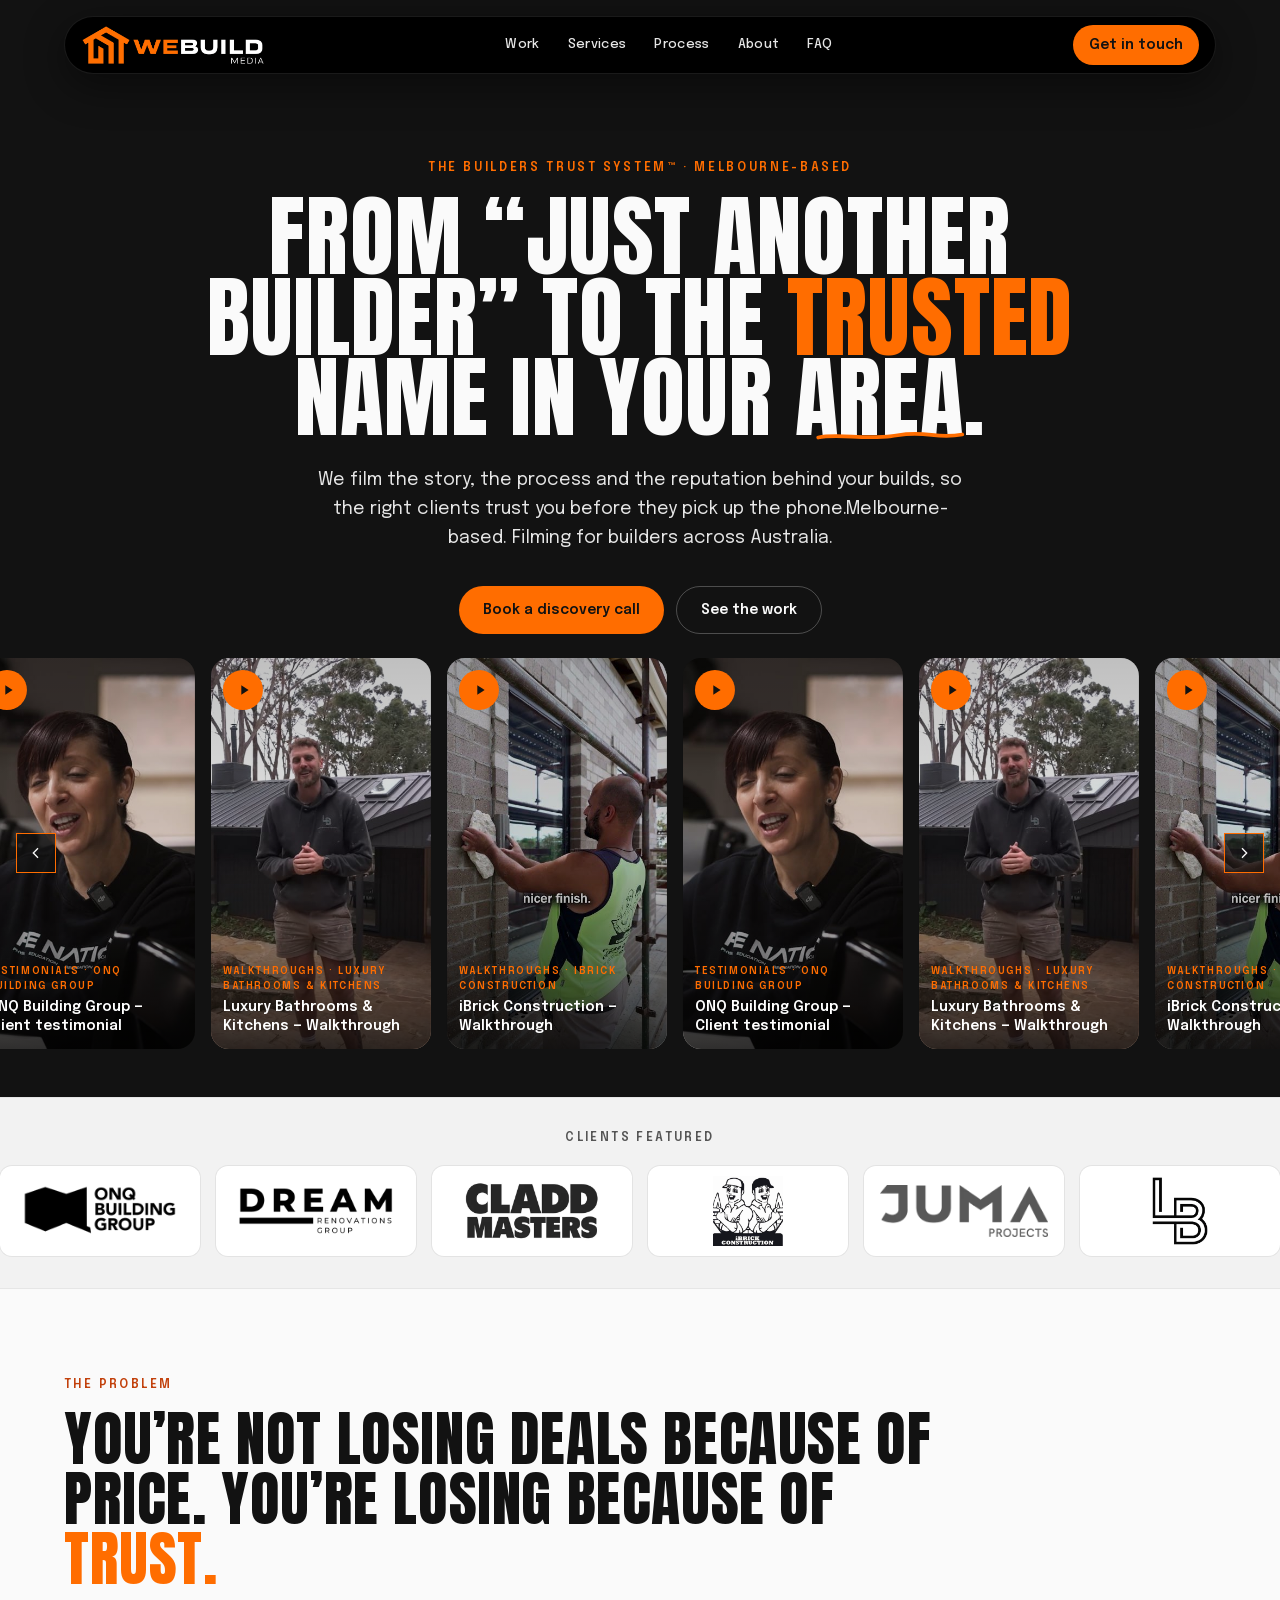
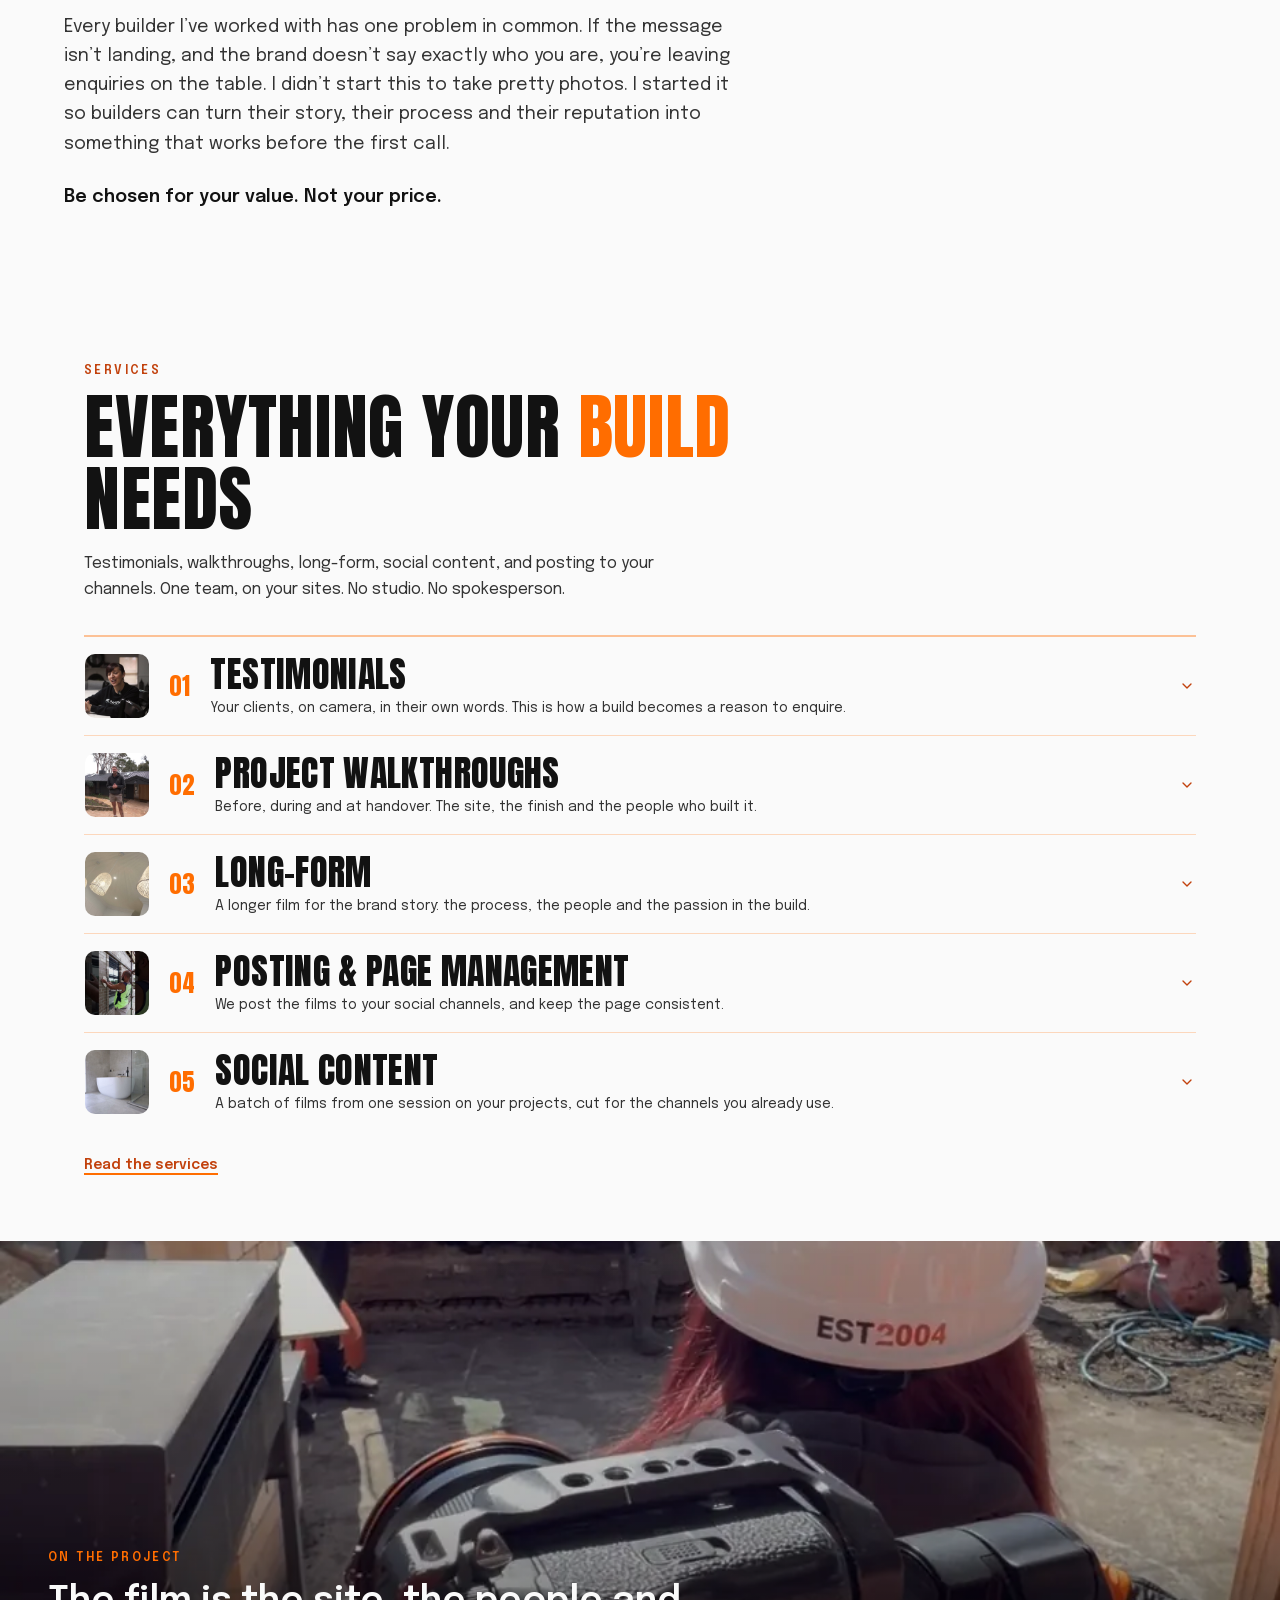
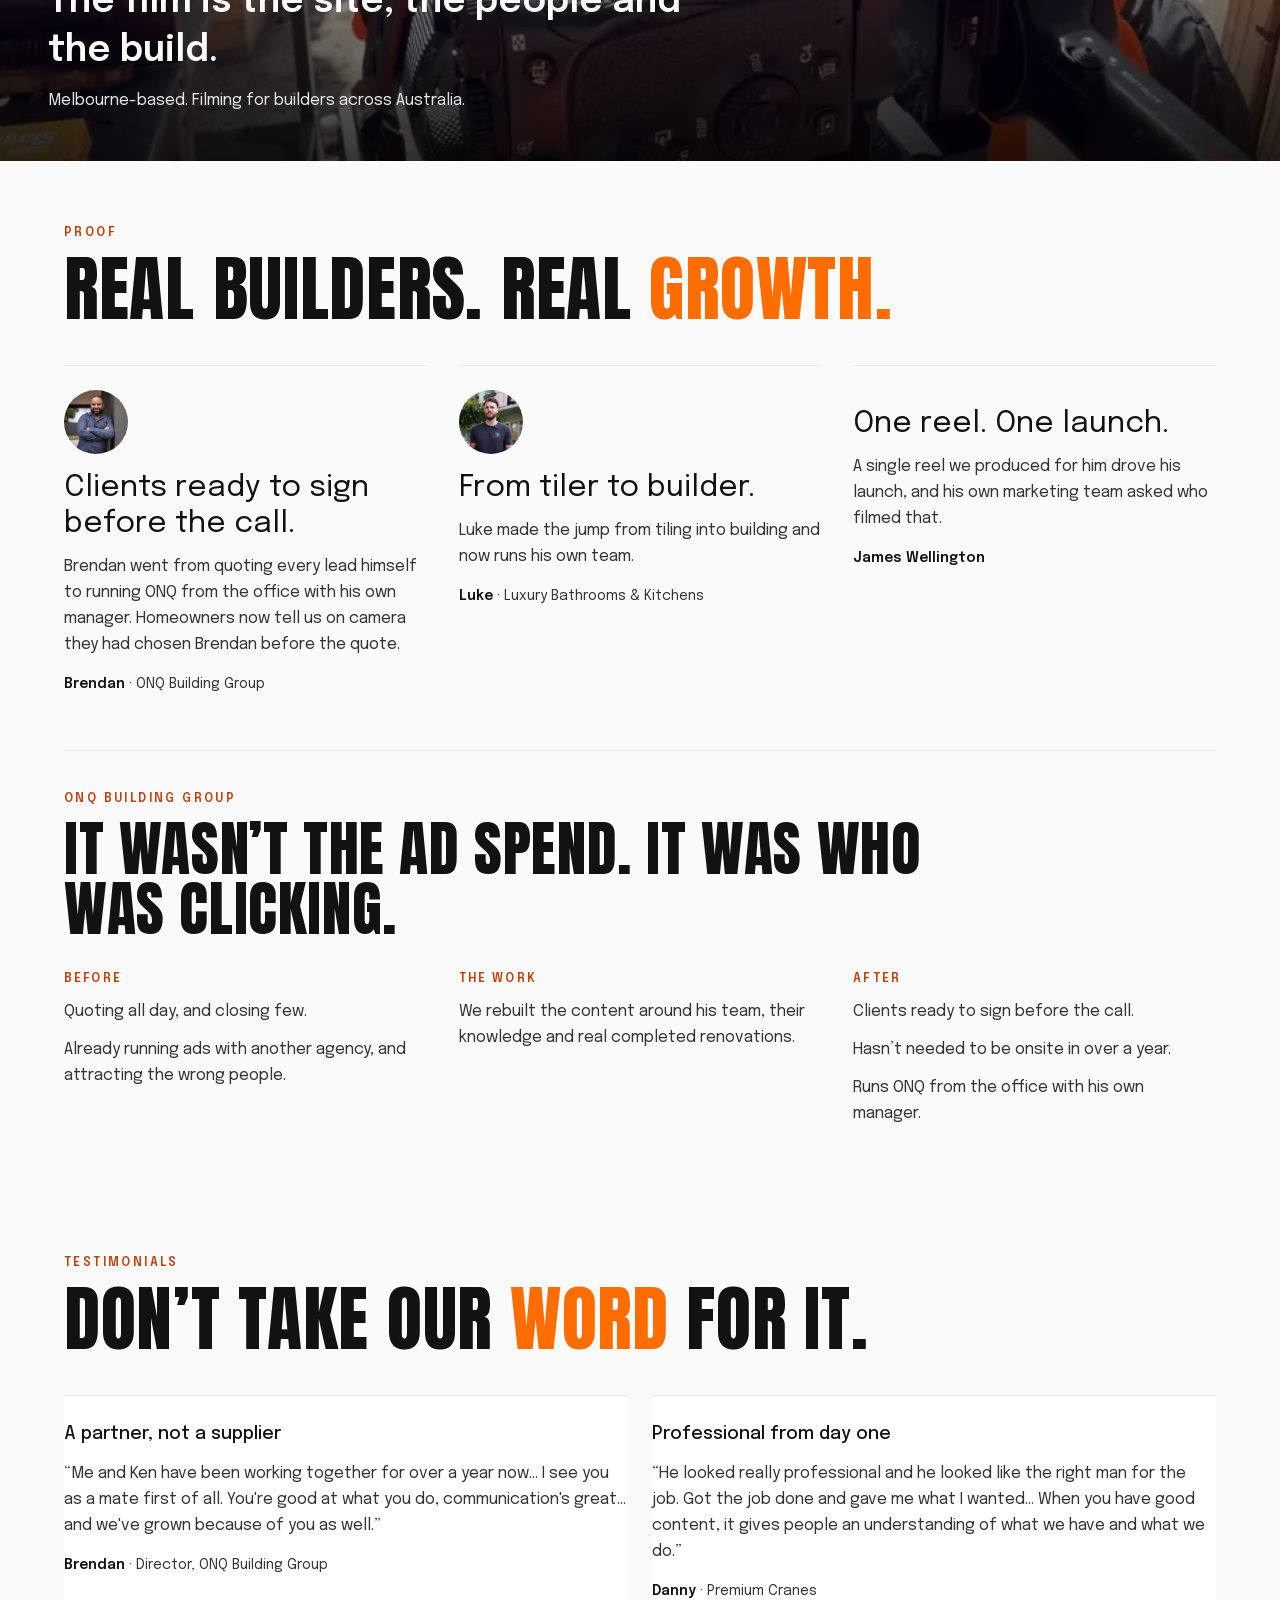
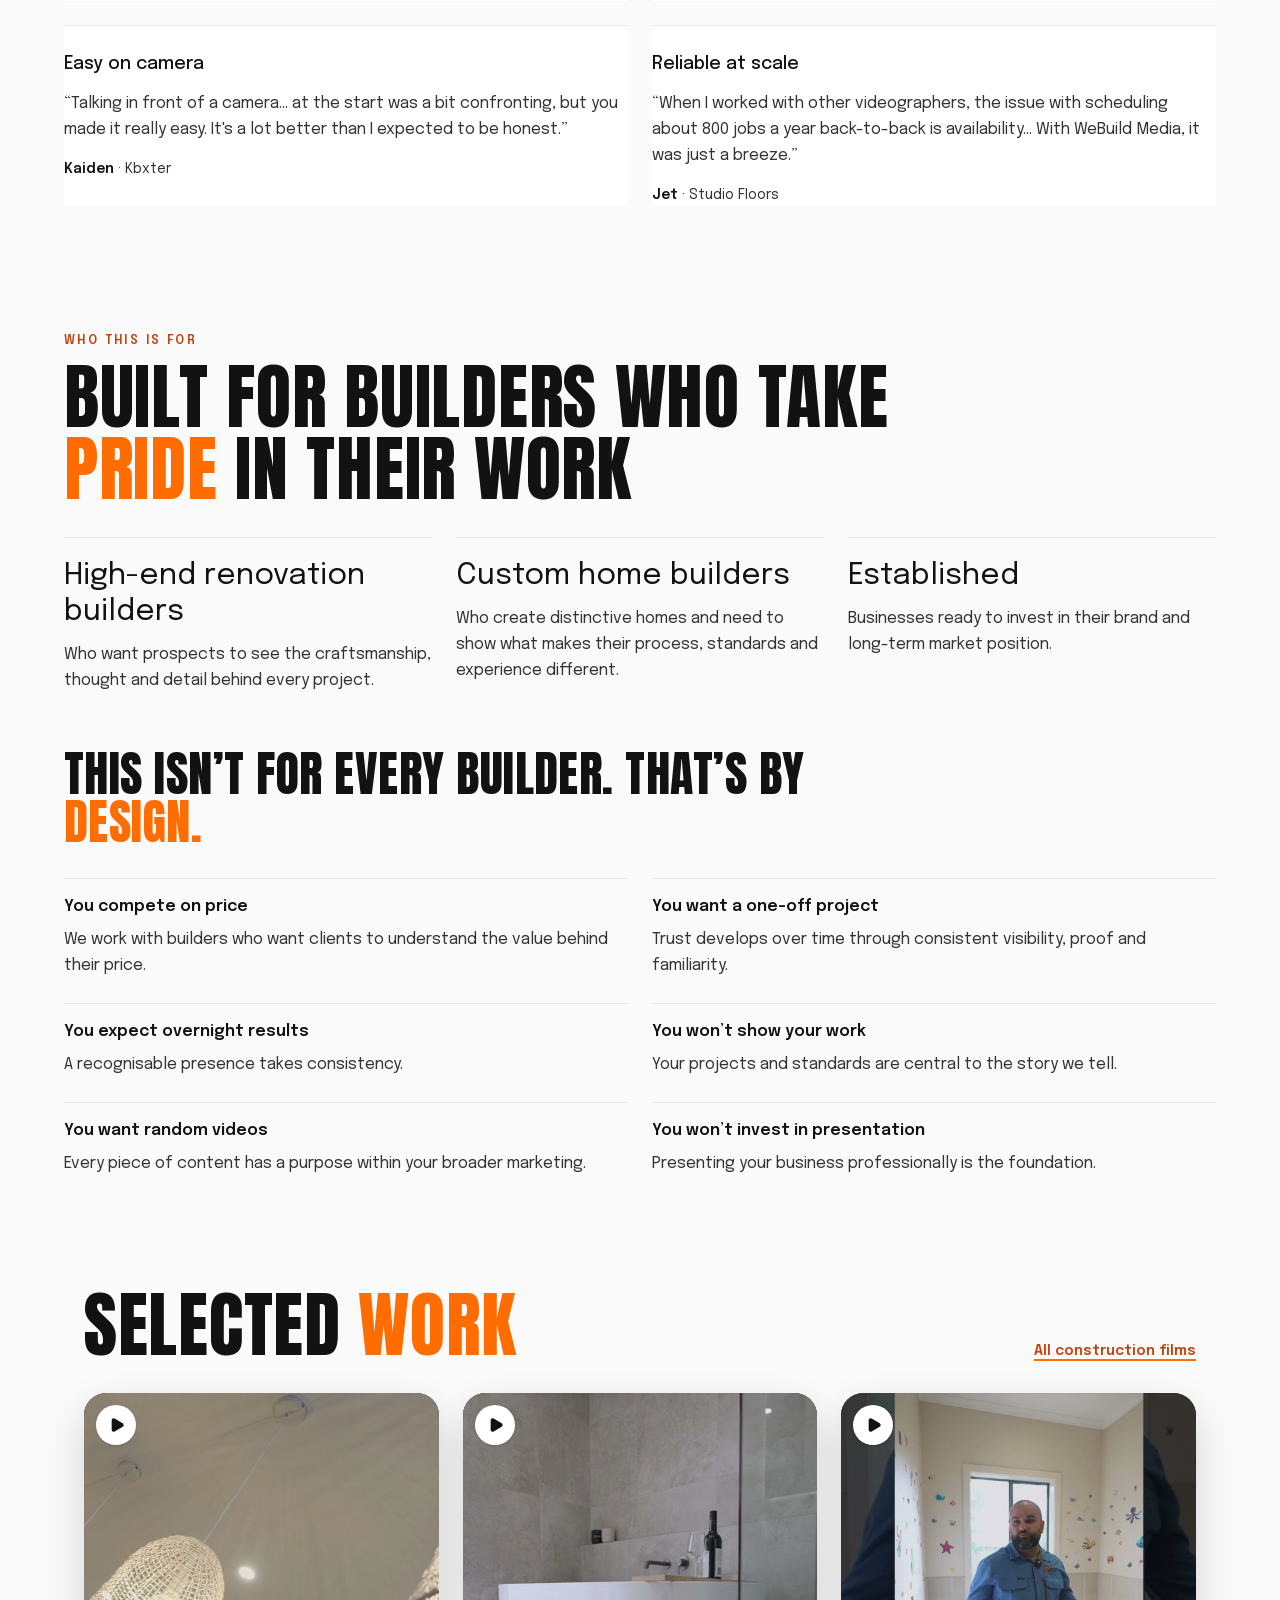
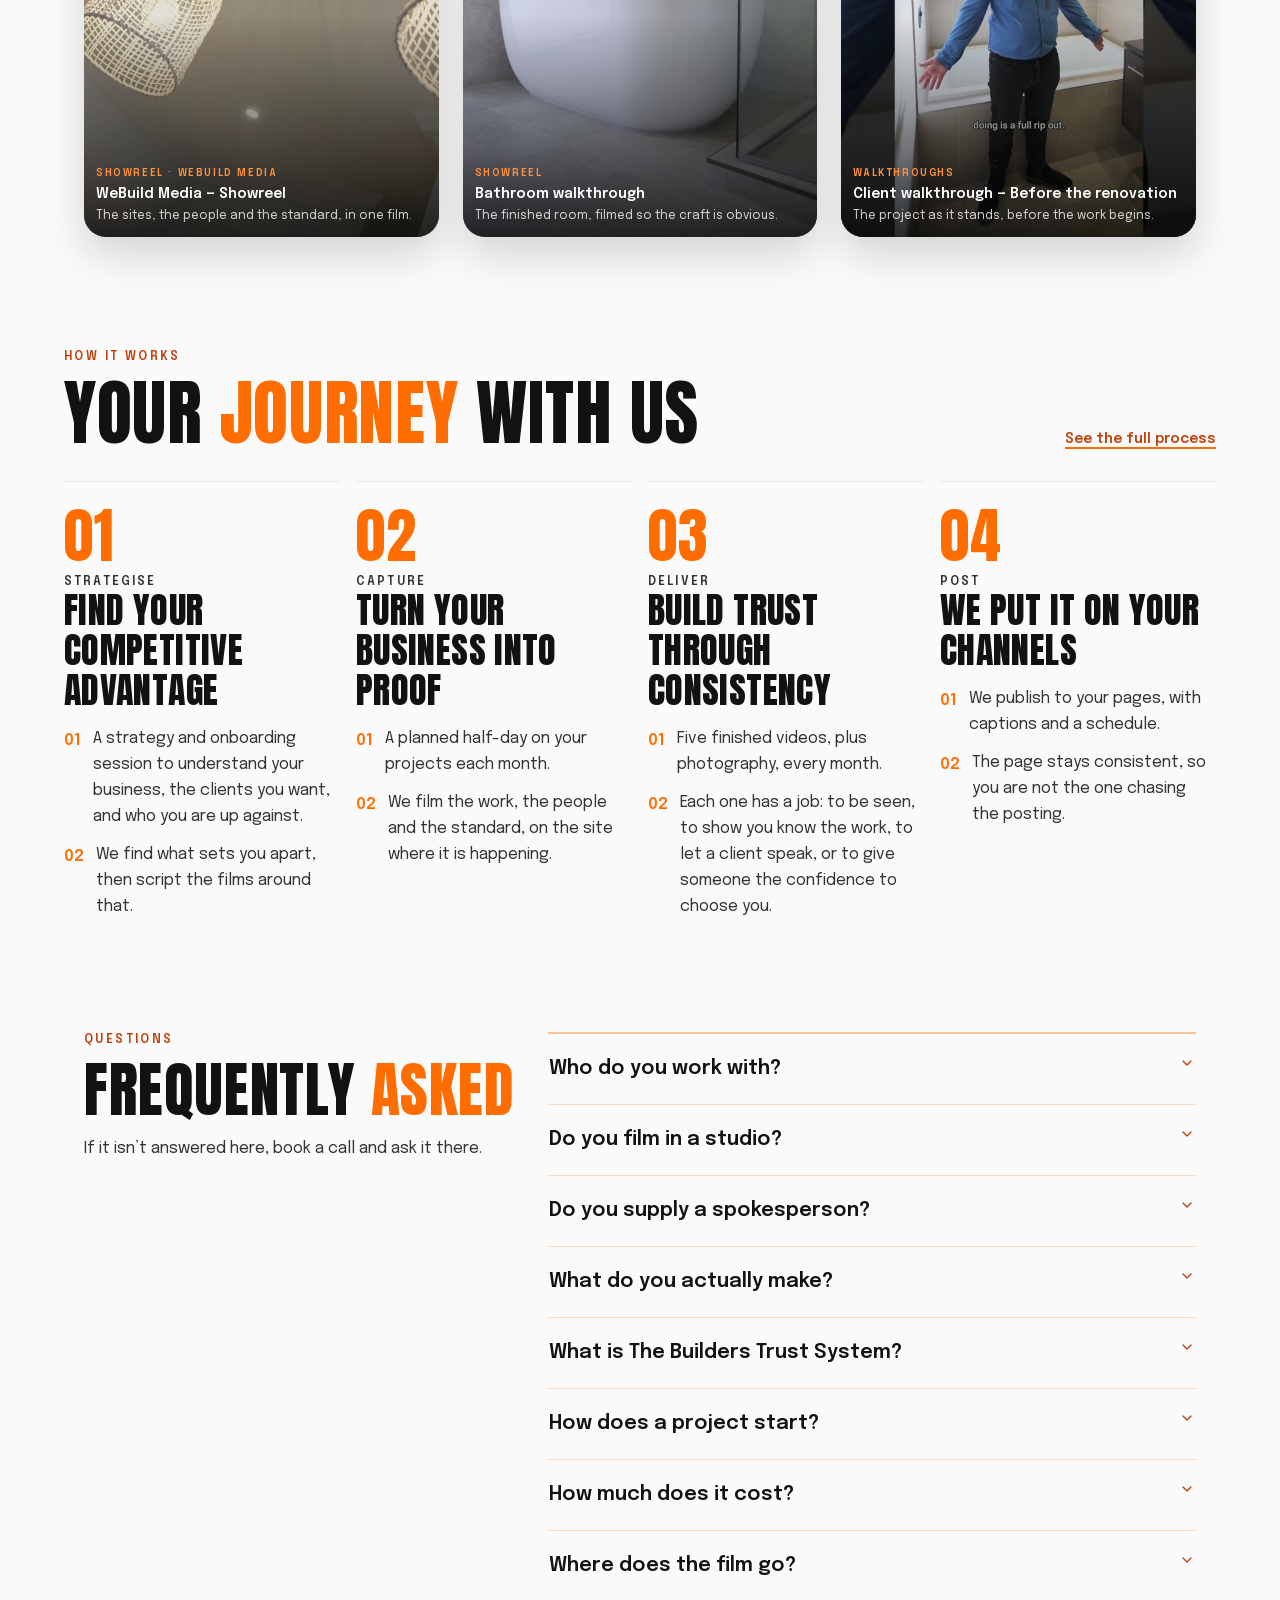
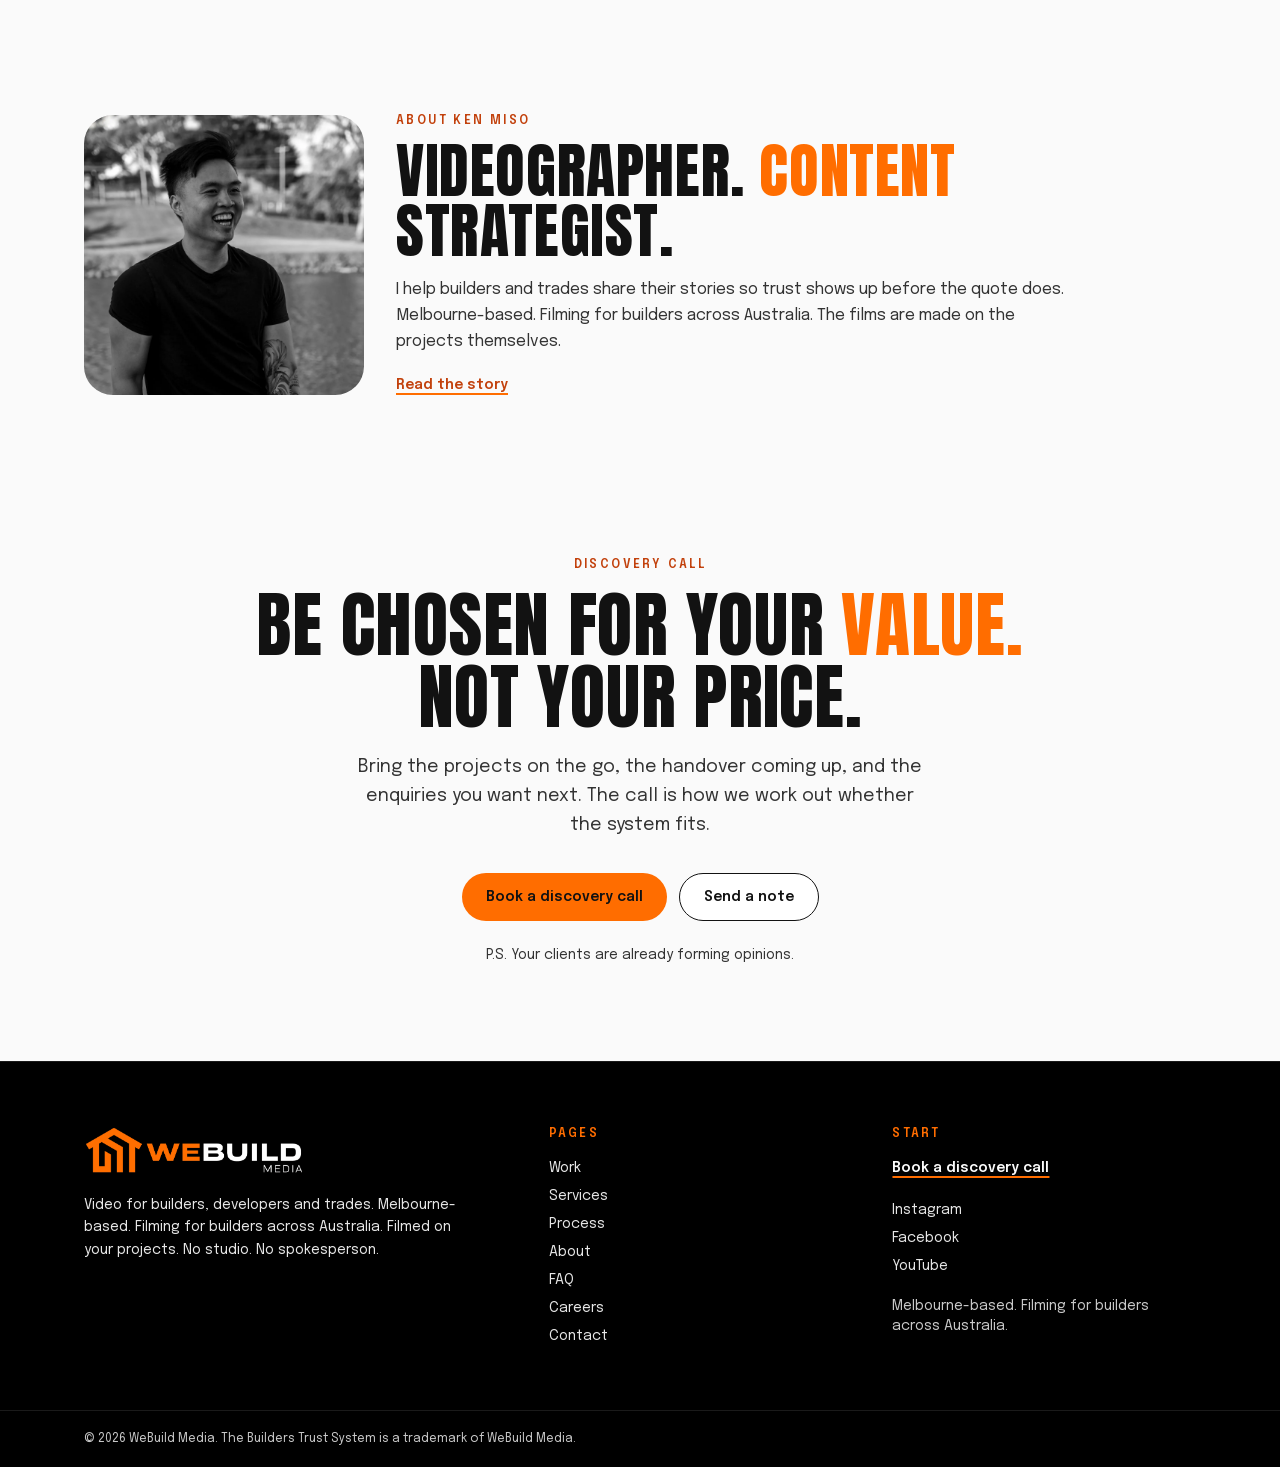
==== commit 51804d83: "Build Trust System proof, testimonials, critique fixes" ====
--- a/index.html
+++ b/index.html
@@ -1 +1 @@
-<!DOCTYPE html><!--FczUwB4b4_Q_VvorbKXzE--><html lang="en-AU" class="__variable_c8e612 __variable_6af5bc"><head><meta name="robots" content="noindex, nofollow"/><meta charSet="utf-8"/><meta name="viewport" content="width=device-width, initial-scale=1"/><link rel="preload" href="_next/static/media/5c9b804ec7dd51d9-s.p.woff2" as="font" crossorigin="" type="font/woff2"/><link rel="preload" href="_next/static/media/62c97acc3aa63787-s.p.woff2" as="font" crossorigin="" type="font/woff2"/><link rel="preload" as="image" href="brand/logo.png"/><link rel="preload" as="image" href="posters/header.jpg"/><link rel="preload" as="image" href="posters/onq-testimonial.jpg"/><link rel="preload" as="image" href="posters/luxury-bathroom.jpg"/><link rel="preload" as="image" href="posters/bathroom-highlight.jpg"/><link rel="preload" as="image" href="posters/before-reno.jpg"/><link rel="preload" as="image" href="posters/ibrick.jpg"/><link rel="preload" as="image" href="clients/onq.webp"/><link rel="preload" as="image" href="clients/dream.webp"/><link rel="preload" as="image" href="clients/cladd.webp"/><link rel="stylesheet" href="_next/static/css/cc8b263782925e4f.css" data-precedence="next"/><link rel="preload" as="script" fetchPriority="low" href="_next/static/chunks/webpack-a8ac8f56f312a800.js"/><script src="_next/static/chunks/4bd1b696-c023c6e3521b1417.js" async=""></script><script src="_next/static/chunks/255-0e5ac6cd71b0e266.js" async=""></script><script src="_next/static/chunks/main-app-030c2c8391477c63.js" async=""></script><script src="_next/static/chunks/619-ba102abea3e3d0e4.js" async=""></script><script src="_next/static/chunks/app/layout-24d18e0861a1909e.js" async=""></script><script src="_next/static/chunks/12-5d428369b7d77d53.js" async=""></script><script src="_next/static/chunks/0-5d05105b1e374952.js" async=""></script><script src="_next/static/chunks/524-42c7cd761f9b8a2c.js" async=""></script><script src="_next/static/chunks/222-2bebd154508e8726.js" async=""></script><script src="_next/static/chunks/40-d039a0a98a0ab08d.js" async=""></script><script src="_next/static/chunks/app/page-1e4e335c603371f6.js" async=""></script><link rel="preload" as="image" href="clients/ibrick.webp"/><link rel="preload" as="image" href="clients/juma.webp"/><link rel="preload" as="image" href="clients/lb.webp"/><link rel="preload" as="image" href="clients/interior-secrets.webp"/><link rel="preload" as="image" href="clients/deakin.webp"/><link rel="preload" as="image" href="photos/brendan.webp"/><link rel="preload" as="image" href="photos/luke.webp"/><link rel="preload" as="image" href="photos/ken.webp"/><meta name="next-size-adjust" content=""/><title>WeBuild Media | Video for builders, developers and trades</title><meta name="description" content="Melbourne video for Australian builders, developers and trades. Testimonials, project walkthroughs, long-form and social content, filmed on your projects and posted to your channels."/><meta property="og:title" content="WeBuild Media | Video for builders, developers and trades"/><meta property="og:description" content="The Builders Trust System. Story, process and reputation, filmed on your sites. Australia only."/><meta property="og:site_name" content="WeBuild Media"/><meta property="og:locale" content="en_AU"/><meta property="og:image:alt" content="WeBuild Media — video for builders, developers and trades"/><meta property="og:image:type" content="image/png"/><meta property="og:image" content="http://127.0.0.1:43123/opengraph-image?4117e00fd4a3aa21"/><meta property="og:image:width" content="1200"/><meta property="og:image:height" content="630"/><meta property="og:type" content="website"/><meta name="twitter:card" content="summary_large_image"/><meta name="twitter:title" content="WeBuild Media"/><meta name="twitter:description" content="Video for builders, developers and trades. Melbourne, Australia."/><meta name="twitter:image:alt" content="WeBuild Media — video for builders, developers and trades"/><meta name="twitter:image:type" content="image/png"/><meta name="twitter:image" content="http://127.0.0.1:43123/opengraph-image?4117e00fd4a3aa21"/><meta name="twitter:image:width" content="1200"/><meta name="twitter:image:height" content="630"/><link rel="icon" href="icon.png" type="image/png" sizes="64x64"/><script src="_next/static/chunks/polyfills-42372ed130431b0a.js" noModule=""></script></head><body class="antialiased"><div hidden=""><!--$--><!--/$--></div><a href="#main" class="sr-only focus:not-sr-only focus:absolute focus:top-4 focus:left-4 focus:z-50 focus:rounded-full focus:bg-brand focus:px-4 focus:py-2 focus:text-ink">Skip to content</a><header class="fixed inset-x-0 top-0 z-40 px-3 pt-3 md:px-5 md:pt-4"><div class="mx-auto flex max-w-6xl items-center justify-between gap-3 rounded-full border border-white/10 bg-black px-3 py-2 text-[#e6e6e6] shadow-[0_12px_40px_rgba(0,0,0,0.45)] md:px-4"><a class="shrink-0" aria-label="WeBuild Media, home" href="index.html"><img src="brand/logo.png" alt="" class="h-8 w-auto max-w-[46vw] sm:h-9 sm:max-w-none md:h-10"/></a><nav class="hidden items-center gap-1 lg:flex" aria-label="Primary"><a class="rounded-full px-3 py-2 text-[13px] font-medium tracking-wide text-[#e6e6e6] transition hover:bg-white/10 hover:text-brand" href="work.html">Work</a><a class="rounded-full px-3 py-2 text-[13px] font-medium tracking-wide text-[#e6e6e6] transition hover:bg-white/10 hover:text-brand" href="services.html">Services</a><a class="rounded-full px-3 py-2 text-[13px] font-medium tracking-wide text-[#e6e6e6] transition hover:bg-white/10 hover:text-brand" href="process.html">Process</a><a class="rounded-full px-3 py-2 text-[13px] font-medium tracking-wide text-[#e6e6e6] transition hover:bg-white/10 hover:text-brand" href="about.html">About</a><a class="rounded-full px-3 py-2 text-[13px] font-medium tracking-wide text-[#e6e6e6] transition hover:bg-white/10 hover:text-brand" href="faq.html">FAQ</a></nav><div class="flex items-center gap-2"><a href="https://tidycal.com/webuildmedia/discoverycall" class="inline-flex h-10 shrink-0 items-center rounded-full bg-brand px-3.5 text-sm font-semibold whitespace-nowrap text-ink transition hover:bg-brand-light sm:px-4">Get in touch</a><button type="button" class="inline-flex size-10 items-center justify-center rounded-full text-[#fafafa] lg:hidden" aria-expanded="false" aria-controls="mobile-nav"><span class="sr-only">Open menu</span><svg xmlns="http://www.w3.org/2000/svg" width="24" height="24" viewBox="0 0 24 24" fill="none" stroke="currentColor" stroke-width="2" stroke-linecap="round" stroke-linejoin="round" class="lucide lucide-menu" aria-hidden="true"><path d="M4 5h16"></path><path d="M4 12h16"></path><path d="M4 19h16"></path></svg></button></div></div><nav id="mobile-nav" class="hidden mx-auto mt-2 max-w-6xl rounded-3xl border border-white/10 bg-black p-4 text-[#e6e6e6] lg:hidden" aria-label="Mobile"><ul class="grid gap-1"><li><a class="block rounded-2xl px-3 py-3 text-lg" href="work.html">Work</a></li><li><a class="block rounded-2xl px-3 py-3 text-lg" href="services.html">Services</a></li><li><a class="block rounded-2xl px-3 py-3 text-lg" href="process.html">Process</a></li><li><a class="block rounded-2xl px-3 py-3 text-lg" href="about.html">About</a></li><li><a class="block rounded-2xl px-3 py-3 text-lg" href="faq.html">FAQ</a></li><li><a class="block rounded-2xl px-3 py-3 text-lg" href="careers.html">Careers</a></li><li><a class="block rounded-2xl px-3 py-3 text-lg" href="contact.html">Contact</a></li></ul></nav></header><main id="main"><div class="dark-band"><section class="px-5 pt-32 pb-6 md:pt-40"><div class="rise mx-auto max-w-5xl text-center"><p class="text-xs font-semibold tracking-[0.22em] text-brand uppercase">The Builders Trust System™ · Melbourne</p><h1 class="mt-5 text-[clamp(2.8rem,7vw,6.4rem)]">From “just another builder” to the <span class="text-brand">trusted</span> name in your<!-- --> <span class="relative inline-block whitespace-nowrap">area.<svg aria-hidden="true" viewBox="0 0 200 16" class="absolute -bottom-1 left-0 h-3 w-full"><path d="M4 10 C 30 4, 70 14, 110 7 S 160 13, 196 6" fill="none" stroke="#FF6D00" stroke-width="5" stroke-linecap="round"></path></svg></span></h1><p class="mx-auto mt-7 max-w-2xl text-base leading-relaxed text-[#e6e6e6] md:text-lg">We film the story, the process and the reputation behind your builds, so the right clients trust you before they pick up the phone. Builders, developers and trades. Australia only.</p><div class="mt-8 flex flex-col items-center justify-center gap-3 sm:flex-row"><a href="https://tidycal.com/webuildmedia/discoverycall" class="inline-flex h-12 items-center rounded-full bg-brand px-6 text-sm font-semibold text-ink transition hover:bg-brand-light">Book a discovery call</a><a class="inline-flex h-12 items-center rounded-full border border-white/25 px-6 text-sm font-semibold text-[#fafafa] transition hover:border-brand hover:text-brand" href="work.html">See the work</a></div></div></section><div class="pb-12"><div data-hero-carousel="true" class="relative" role="region" aria-roledescription="carousel" aria-label="Short-form construction films"><div data-hero-viewport="true" class="overflow-hidden"><div data-hero-track="true" class="flex w-max"><div class="flex gap-3 pr-3 md:gap-4 md:pr-4"><button type="button" data-hero-card="true" data-video-embed="https://player.vimeo.com/video/1122848839?dnt=1" data-video-title="Header Video" class="relative aspect-[9/16] w-[calc((100vw-3.25rem)/2)] shrink-0 overflow-hidden rounded-2xl text-left sm:w-[190px] lg:w-[210px] xl:w-[220px] focus-visible:outline-2 focus-visible:outline-offset-2 focus-visible:outline-brand" aria-label="Play Header Video"><img src="posters/header.jpg" alt="" class="absolute inset-0 h-full w-full object-cover"/><span class="absolute inset-0 bg-gradient-to-t from-black/80 via-black/10 to-black/25"></span><span class="absolute top-3 left-3 inline-flex size-10 items-center justify-center rounded-full bg-brand text-ink"><svg viewBox="0 0 24 24" class="ml-0.5 size-4" aria-hidden="true"><path d="M8 5v14l11-7z" fill="currentColor"></path></svg></span><span class="absolute inset-x-0 bottom-0 p-3"><span class="block text-[10px] font-semibold tracking-[0.16em] text-brand uppercase">Showreel<!-- --> · WeBuild Media</span><span class="mt-1 block font-sans text-sm leading-snug font-semibold text-white">Header Video</span></span></button><button type="button" data-hero-card="true" data-video-embed="https://player.vimeo.com/video/1122848957?dnt=1" data-video-title="Onq Client testimonial" class="relative aspect-[9/16] w-[calc((100vw-3.25rem)/2)] shrink-0 overflow-hidden rounded-2xl text-left sm:w-[190px] lg:w-[210px] xl:w-[220px] focus-visible:outline-2 focus-visible:outline-offset-2 focus-visible:outline-brand" aria-label="Play Onq Client testimonial"><img src="posters/onq-testimonial.jpg" alt="" class="absolute inset-0 h-full w-full object-cover"/><span class="absolute inset-0 bg-gradient-to-t from-black/80 via-black/10 to-black/25"></span><span class="absolute top-3 left-3 inline-flex size-10 items-center justify-center rounded-full bg-brand text-ink"><svg viewBox="0 0 24 24" class="ml-0.5 size-4" aria-hidden="true"><path d="M8 5v14l11-7z" fill="currentColor"></path></svg></span><span class="absolute inset-x-0 bottom-0 p-3"><span class="block text-[10px] font-semibold tracking-[0.16em] text-brand uppercase">Testimonials<!-- --> · ONQ Building Group</span><span class="mt-1 block font-sans text-sm leading-snug font-semibold text-white">Onq Client testimonial</span></span></button><button type="button" data-hero-card="true" data-video-embed="https://player.vimeo.com/video/1122829307?dnt=1" data-video-title="Luxury Bathroom Walkthrough Video" class="relative aspect-[9/16] w-[calc((100vw-3.25rem)/2)] shrink-0 overflow-hidden rounded-2xl text-left sm:w-[190px] lg:w-[210px] xl:w-[220px] focus-visible:outline-2 focus-visible:outline-offset-2 focus-visible:outline-brand" aria-label="Play Luxury Bathroom Walkthrough Video"><img src="posters/luxury-bathroom.jpg" alt="" class="absolute inset-0 h-full w-full object-cover"/><span class="absolute inset-0 bg-gradient-to-t from-black/80 via-black/10 to-black/25"></span><span class="absolute top-3 left-3 inline-flex size-10 items-center justify-center rounded-full bg-brand text-ink"><svg viewBox="0 0 24 24" class="ml-0.5 size-4" aria-hidden="true"><path d="M8 5v14l11-7z" fill="currentColor"></path></svg></span><span class="absolute inset-x-0 bottom-0 p-3"><span class="block text-[10px] font-semibold tracking-[0.16em] text-brand uppercase">Walkthroughs<!-- --> · Luxury Bathroom and Kitchens</span><span class="mt-1 block font-sans text-sm leading-snug font-semibold text-white">Luxury Bathroom Walkthrough Video</span></span></button><button type="button" data-hero-card="true" data-video-embed="https://www.youtube-nocookie.com/embed/SkqUMjPAuCE?rel=0" data-video-title="Bathroom Highlight 1" class="relative aspect-[9/16] w-[calc((100vw-3.25rem)/2)] shrink-0 overflow-hidden rounded-2xl text-left sm:w-[190px] lg:w-[210px] xl:w-[220px] focus-visible:outline-2 focus-visible:outline-offset-2 focus-visible:outline-brand" aria-label="Play Bathroom Highlight 1"><img src="posters/bathroom-highlight.jpg" alt="" class="absolute inset-0 h-full w-full object-cover"/><span class="absolute inset-0 bg-gradient-to-t from-black/80 via-black/10 to-black/25"></span><span class="absolute top-3 left-3 inline-flex size-10 items-center justify-center rounded-full bg-brand text-ink"><svg viewBox="0 0 24 24" class="ml-0.5 size-4" aria-hidden="true"><path d="M8 5v14l11-7z" fill="currentColor"></path></svg></span><span class="absolute inset-x-0 bottom-0 p-3"><span class="block text-[10px] font-semibold tracking-[0.16em] text-brand uppercase">Showreel</span><span class="mt-1 block font-sans text-sm leading-snug font-semibold text-white">Bathroom Highlight 1</span></span></button><button type="button" data-hero-card="true" data-video-embed="https://www.youtube-nocookie.com/embed/rFQw12hDLvY?rel=0" data-video-title="Client Walkthrough — Before Reno" class="relative aspect-[9/16] w-[calc((100vw-3.25rem)/2)] shrink-0 overflow-hidden rounded-2xl text-left sm:w-[190px] lg:w-[210px] xl:w-[220px] focus-visible:outline-2 focus-visible:outline-offset-2 focus-visible:outline-brand" aria-label="Play Client Walkthrough — Before Reno"><img src="posters/before-reno.jpg" alt="" class="absolute inset-0 h-full w-full object-cover"/><span class="absolute inset-0 bg-gradient-to-t from-black/80 via-black/10 to-black/25"></span><span class="absolute top-3 left-3 inline-flex size-10 items-center justify-center rounded-full bg-brand text-ink"><svg viewBox="0 0 24 24" class="ml-0.5 size-4" aria-hidden="true"><path d="M8 5v14l11-7z" fill="currentColor"></path></svg></span><span class="absolute inset-x-0 bottom-0 p-3"><span class="block text-[10px] font-semibold tracking-[0.16em] text-brand uppercase">Walkthroughs</span><span class="mt-1 block font-sans text-sm leading-snug font-semibold text-white">Client Walkthrough — Before Reno</span></span></button><button type="button" data-hero-card="true" data-video-embed="https://www.youtube-nocookie.com/embed/KhCO4UnyC9o?rel=0" data-video-title="iBrick Construction — Walkthrough" class="relative aspect-[9/16] w-[calc((100vw-3.25rem)/2)] shrink-0 overflow-hidden rounded-2xl text-left sm:w-[190px] lg:w-[210px] xl:w-[220px] focus-visible:outline-2 focus-visible:outline-offset-2 focus-visible:outline-brand" aria-label="Play iBrick Construction — Walkthrough"><img src="posters/ibrick.jpg" alt="" class="absolute inset-0 h-full w-full object-cover"/><span class="absolute inset-0 bg-gradient-to-t from-black/80 via-black/10 to-black/25"></span><span class="absolute top-3 left-3 inline-flex size-10 items-center justify-center rounded-full bg-brand text-ink"><svg viewBox="0 0 24 24" class="ml-0.5 size-4" aria-hidden="true"><path d="M8 5v14l11-7z" fill="currentColor"></path></svg></span><span class="absolute inset-x-0 bottom-0 p-3"><span class="block text-[10px] font-semibold tracking-[0.16em] text-brand uppercase">Walkthroughs<!-- --> · iBrick Construction</span><span class="mt-1 block font-sans text-sm leading-snug font-semibold text-white">iBrick Construction — Walkthrough</span></span></button></div><div class="flex gap-3 pr-3 md:gap-4 md:pr-4" aria-hidden="true"><button type="button" data-hero-card="true" data-video-embed="https://player.vimeo.com/video/1122848839?dnt=1" data-video-title="Header Video" class="relative aspect-[9/16] w-[calc((100vw-3.25rem)/2)] shrink-0 overflow-hidden rounded-2xl text-left sm:w-[190px] lg:w-[210px] xl:w-[220px] focus-visible:outline-2 focus-visible:outline-offset-2 focus-visible:outline-brand" aria-label="Play Header Video"><img src="posters/header.jpg" alt="" class="absolute inset-0 h-full w-full object-cover"/><span class="absolute inset-0 bg-gradient-to-t from-black/80 via-black/10 to-black/25"></span><span class="absolute top-3 left-3 inline-flex size-10 items-center justify-center rounded-full bg-brand text-ink"><svg viewBox="0 0 24 24" class="ml-0.5 size-4" aria-hidden="true"><path d="M8 5v14l11-7z" fill="currentColor"></path></svg></span><span class="absolute inset-x-0 bottom-0 p-3"><span class="block text-[10px] font-semibold tracking-[0.16em] text-brand uppercase">Showreel<!-- --> · WeBuild Media</span><span class="mt-1 block font-sans text-sm leading-snug font-semibold text-white">Header Video</span></span></button><button type="button" data-hero-card="true" data-video-embed="https://player.vimeo.com/video/1122848957?dnt=1" data-video-title="Onq Client testimonial" class="relative aspect-[9/16] w-[calc((100vw-3.25rem)/2)] shrink-0 overflow-hidden rounded-2xl text-left sm:w-[190px] lg:w-[210px] xl:w-[220px] focus-visible:outline-2 focus-visible:outline-offset-2 focus-visible:outline-brand" aria-label="Play Onq Client testimonial"><img src="posters/onq-testimonial.jpg" alt="" class="absolute inset-0 h-full w-full object-cover"/><span class="absolute inset-0 bg-gradient-to-t from-black/80 via-black/10 to-black/25"></span><span class="absolute top-3 left-3 inline-flex size-10 items-center justify-center rounded-full bg-brand text-ink"><svg viewBox="0 0 24 24" class="ml-0.5 size-4" aria-hidden="true"><path d="M8 5v14l11-7z" fill="currentColor"></path></svg></span><span class="absolute inset-x-0 bottom-0 p-3"><span class="block text-[10px] font-semibold tracking-[0.16em] text-brand uppercase">Testimonials<!-- --> · ONQ Building Group</span><span class="mt-1 block font-sans text-sm leading-snug font-semibold text-white">Onq Client testimonial</span></span></button><button type="button" data-hero-card="true" data-video-embed="https://player.vimeo.com/video/1122829307?dnt=1" data-video-title="Luxury Bathroom Walkthrough Video" class="relative aspect-[9/16] w-[calc((100vw-3.25rem)/2)] shrink-0 overflow-hidden rounded-2xl text-left sm:w-[190px] lg:w-[210px] xl:w-[220px] focus-visible:outline-2 focus-visible:outline-offset-2 focus-visible:outline-brand" aria-label="Play Luxury Bathroom Walkthrough Video"><img src="posters/luxury-bathroom.jpg" alt="" class="absolute inset-0 h-full w-full object-cover"/><span class="absolute inset-0 bg-gradient-to-t from-black/80 via-black/10 to-black/25"></span><span class="absolute top-3 left-3 inline-flex size-10 items-center justify-center rounded-full bg-brand text-ink"><svg viewBox="0 0 24 24" class="ml-0.5 size-4" aria-hidden="true"><path d="M8 5v14l11-7z" fill="currentColor"></path></svg></span><span class="absolute inset-x-0 bottom-0 p-3"><span class="block text-[10px] font-semibold tracking-[0.16em] text-brand uppercase">Walkthroughs<!-- --> · Luxury Bathroom and Kitchens</span><span class="mt-1 block font-sans text-sm leading-snug font-semibold text-white">Luxury Bathroom Walkthrough Video</span></span></button><button type="button" data-hero-card="true" data-video-embed="https://www.youtube-nocookie.com/embed/SkqUMjPAuCE?rel=0" data-video-title="Bathroom Highlight 1" class="relative aspect-[9/16] w-[calc((100vw-3.25rem)/2)] shrink-0 overflow-hidden rounded-2xl text-left sm:w-[190px] lg:w-[210px] xl:w-[220px] focus-visible:outline-2 focus-visible:outline-offset-2 focus-visible:outline-brand" aria-label="Play Bathroom Highlight 1"><img src="posters/bathroom-highlight.jpg" alt="" class="absolute inset-0 h-full w-full object-cover"/><span class="absolute inset-0 bg-gradient-to-t from-black/80 via-black/10 to-black/25"></span><span class="absolute top-3 left-3 inline-flex size-10 items-center justify-center rounded-full bg-brand text-ink"><svg viewBox="0 0 24 24" class="ml-0.5 size-4" aria-hidden="true"><path d="M8 5v14l11-7z" fill="currentColor"></path></svg></span><span class="absolute inset-x-0 bottom-0 p-3"><span class="block text-[10px] font-semibold tracking-[0.16em] text-brand uppercase">Showreel</span><span class="mt-1 block font-sans text-sm leading-snug font-semibold text-white">Bathroom Highlight 1</span></span></button><button type="button" data-hero-card="true" data-video-embed="https://www.youtube-nocookie.com/embed/rFQw12hDLvY?rel=0" data-video-title="Client Walkthrough — Before Reno" class="relative aspect-[9/16] w-[calc((100vw-3.25rem)/2)] shrink-0 overflow-hidden rounded-2xl text-left sm:w-[190px] lg:w-[210px] xl:w-[220px] focus-visible:outline-2 focus-visible:outline-offset-2 focus-visible:outline-brand" aria-label="Play Client Walkthrough — Before Reno"><img src="posters/before-reno.jpg" alt="" class="absolute inset-0 h-full w-full object-cover"/><span class="absolute inset-0 bg-gradient-to-t from-black/80 via-black/10 to-black/25"></span><span class="absolute top-3 left-3 inline-flex size-10 items-center justify-center rounded-full bg-brand text-ink"><svg viewBox="0 0 24 24" class="ml-0.5 size-4" aria-hidden="true"><path d="M8 5v14l11-7z" fill="currentColor"></path></svg></span><span class="absolute inset-x-0 bottom-0 p-3"><span class="block text-[10px] font-semibold tracking-[0.16em] text-brand uppercase">Walkthroughs</span><span class="mt-1 block font-sans text-sm leading-snug font-semibold text-white">Client Walkthrough — Before Reno</span></span></button><button type="button" data-hero-card="true" data-video-embed="https://www.youtube-nocookie.com/embed/KhCO4UnyC9o?rel=0" data-video-title="iBrick Construction — Walkthrough" class="relative aspect-[9/16] w-[calc((100vw-3.25rem)/2)] shrink-0 overflow-hidden rounded-2xl text-left sm:w-[190px] lg:w-[210px] xl:w-[220px] focus-visible:outline-2 focus-visible:outline-offset-2 focus-visible:outline-brand" aria-label="Play iBrick Construction — Walkthrough"><img src="posters/ibrick.jpg" alt="" class="absolute inset-0 h-full w-full object-cover"/><span class="absolute inset-0 bg-gradient-to-t from-black/80 via-black/10 to-black/25"></span><span class="absolute top-3 left-3 inline-flex size-10 items-center justify-center rounded-full bg-brand text-ink"><svg viewBox="0 0 24 24" class="ml-0.5 size-4" aria-hidden="true"><path d="M8 5v14l11-7z" fill="currentColor"></path></svg></span><span class="absolute inset-x-0 bottom-0 p-3"><span class="block text-[10px] font-semibold tracking-[0.16em] text-brand uppercase">Walkthroughs<!-- --> · iBrick Construction</span><span class="mt-1 block font-sans text-sm leading-snug font-semibold text-white">iBrick Construction — Walkthrough</span></span></button></div></div></div><div class="pointer-events-none absolute inset-y-0 right-0 left-0 flex items-center justify-between px-2 md:px-4"><button type="button" data-hero-prev="true" class="pointer-events-auto inline-flex size-10 items-center justify-center border border-brand bg-ink/70 text-[#fafafa] transition hover:bg-brand hover:text-ink" aria-label="Previous films"><svg viewBox="0 0 24 24" class="size-4" aria-hidden="true"><path d="M15 5 8 12l7 7" fill="none" stroke="currentColor" stroke-width="2"></path></svg></button><button type="button" data-hero-next="true" class="pointer-events-auto inline-flex size-10 items-center justify-center border border-brand bg-ink/70 text-[#fafafa] transition hover:bg-brand hover:text-ink" aria-label="Next films"><svg viewBox="0 0 24 24" class="size-4" aria-hidden="true"><path d="m9 5 7 7-7 7" fill="none" stroke="currentColor" stroke-width="2"></path></svg></button></div></div><script src="hero-carousel.js" defer=""></script></div><section aria-label="Clients featured" class="overflow-hidden border-y border-black/5 bg-[#f2f2f2] py-8 text-ink"><p class="text-center text-xs font-semibold tracking-[0.2em] text-ink/70 uppercase">Clients featured</p><div class="relative mt-5"><div class="marquee-track flex w-max items-center gap-4 pr-4"><div class="flex h-[72px] w-[160px] shrink-0 items-center justify-center rounded-[12px] bg-white px-3 py-2.5 shadow-[0_0_0_1px_rgba(0,0,0,0.06)] md:h-[90px] md:w-[200px] md:px-4"><img src="clients/onq.webp" alt="ONQ Building Group" class="h-full w-full object-contain brightness-0"/></div><div class="flex h-[72px] w-[160px] shrink-0 items-center justify-center rounded-[12px] bg-white px-3 py-2.5 shadow-[0_0_0_1px_rgba(0,0,0,0.06)] md:h-[90px] md:w-[200px] md:px-4"><img src="clients/dream.webp" alt="Dream Renovations Group" class="h-full w-full object-contain brightness-0"/></div><div class="flex h-[72px] w-[160px] shrink-0 items-center justify-center rounded-[12px] bg-white px-3 py-2.5 shadow-[0_0_0_1px_rgba(0,0,0,0.06)] md:h-[90px] md:w-[200px] md:px-4"><img src="clients/cladd.webp" alt="Cladd Masters" class="h-full w-full object-contain "/></div><div class="flex h-[72px] w-[160px] shrink-0 items-center justify-center rounded-[12px] bg-white px-3 py-2.5 shadow-[0_0_0_1px_rgba(0,0,0,0.06)] md:h-[90px] md:w-[200px] md:px-4"><img src="clients/ibrick.webp" alt="iBrick Construction" class="h-full w-full object-contain "/></div><div class="flex h-[72px] w-[160px] shrink-0 items-center justify-center rounded-[12px] bg-white px-3 py-2.5 shadow-[0_0_0_1px_rgba(0,0,0,0.06)] md:h-[90px] md:w-[200px] md:px-4"><img src="clients/juma.webp" alt="Juma Projects" class="h-full w-full object-contain "/></div><div class="flex h-[72px] w-[160px] shrink-0 items-center justify-center rounded-[12px] bg-white px-3 py-2.5 shadow-[0_0_0_1px_rgba(0,0,0,0.06)] md:h-[90px] md:w-[200px] md:px-4"><img src="clients/lb.webp" alt="Luxury Bathroom and Kitchens" class="h-full w-full object-contain "/></div><div class="flex h-[72px] w-[160px] shrink-0 items-center justify-center rounded-[12px] bg-white px-3 py-2.5 shadow-[0_0_0_1px_rgba(0,0,0,0.06)] md:h-[90px] md:w-[200px] md:px-4"><img src="clients/interior-secrets.webp" alt="Interior Secrets" class="h-full w-full object-contain "/></div><div class="flex h-[72px] w-[160px] shrink-0 items-center justify-center rounded-[12px] bg-white px-3 py-2.5 shadow-[0_0_0_1px_rgba(0,0,0,0.06)] md:h-[90px] md:w-[200px] md:px-4"><img src="clients/deakin.webp" alt="Deakin University" class="h-full w-full object-contain "/></div><div class="flex h-[72px] w-[160px] shrink-0 items-center justify-center rounded-[12px] bg-white px-3 py-2.5 shadow-[0_0_0_1px_rgba(0,0,0,0.06)] md:h-[90px] md:w-[200px] md:px-4"><img src="clients/onq.webp" alt="ONQ Building Group" class="h-full w-full object-contain brightness-0"/></div><div class="flex h-[72px] w-[160px] shrink-0 items-center justify-center rounded-[12px] bg-white px-3 py-2.5 shadow-[0_0_0_1px_rgba(0,0,0,0.06)] md:h-[90px] md:w-[200px] md:px-4"><img src="clients/dream.webp" alt="Dream Renovations Group" class="h-full w-full object-contain brightness-0"/></div><div class="flex h-[72px] w-[160px] shrink-0 items-center justify-center rounded-[12px] bg-white px-3 py-2.5 shadow-[0_0_0_1px_rgba(0,0,0,0.06)] md:h-[90px] md:w-[200px] md:px-4"><img src="clients/cladd.webp" alt="Cladd Masters" class="h-full w-full object-contain "/></div><div class="flex h-[72px] w-[160px] shrink-0 items-center justify-center rounded-[12px] bg-white px-3 py-2.5 shadow-[0_0_0_1px_rgba(0,0,0,0.06)] md:h-[90px] md:w-[200px] md:px-4"><img src="clients/ibrick.webp" alt="iBrick Construction" class="h-full w-full object-contain "/></div><div class="flex h-[72px] w-[160px] shrink-0 items-center justify-center rounded-[12px] bg-white px-3 py-2.5 shadow-[0_0_0_1px_rgba(0,0,0,0.06)] md:h-[90px] md:w-[200px] md:px-4"><img src="clients/juma.webp" alt="Juma Projects" class="h-full w-full object-contain "/></div><div class="flex h-[72px] w-[160px] shrink-0 items-center justify-center rounded-[12px] bg-white px-3 py-2.5 shadow-[0_0_0_1px_rgba(0,0,0,0.06)] md:h-[90px] md:w-[200px] md:px-4"><img src="clients/lb.webp" alt="Luxury Bathroom and Kitchens" class="h-full w-full object-contain "/></div><div class="flex h-[72px] w-[160px] shrink-0 items-center justify-center rounded-[12px] bg-white px-3 py-2.5 shadow-[0_0_0_1px_rgba(0,0,0,0.06)] md:h-[90px] md:w-[200px] md:px-4"><img src="clients/interior-secrets.webp" alt="Interior Secrets" class="h-full w-full object-contain "/></div><div class="flex h-[72px] w-[160px] shrink-0 items-center justify-center rounded-[12px] bg-white px-3 py-2.5 shadow-[0_0_0_1px_rgba(0,0,0,0.06)] md:h-[90px] md:w-[200px] md:px-4"><img src="clients/deakin.webp" alt="Deakin University" class="h-full w-full object-contain "/></div></div></div></section></div><section class="px-5 py-8 md:py-14"><div class="mx-auto max-w-6xl py-4 text-ink md:py-8"><p class="text-xs font-semibold tracking-[0.2em] text-brand-deep uppercase">The problem</p><h2 class="mt-4 max-w-4xl text-4xl md:text-6xl">You’re not losing deals because of price. You’re losing because of <span class="text-brand">trust.</span></h2><p class="mt-6 max-w-2xl text-base leading-relaxed text-[#333] md:text-lg">Every builder I’ve worked with has one problem in common. If the message isn’t landing, and the brand doesn’t say exactly who you are, you’re leaving enquiries on the table. I didn’t start this to take pretty photos. I started it so builders can turn their story, their process and their reputation into something that works before the first call.</p><div class="mt-10 grid gap-6 md:grid-cols-2"><figure class="border-t border-[#E8E8E8] pt-6"><div class="flex items-center gap-4"><img src="photos/brendan.webp" alt="Brendan from ONQ Building Group" class="size-16 rounded-full object-cover"/><figcaption><p class="font-semibold">Brendan</p><p class="text-sm text-[#333]">ONQ Building Group</p></figcaption></div><blockquote class="mt-5"><p class="display text-2xl md:text-3xl">Homeowners buy into builders, not just builds.</p><p class="mt-3 text-sm leading-relaxed text-[#333]">The story you share is what earns trust before the quote ever comes. Your clients don’t just choose you for the finished project. They buy into you, your values and your reputation. Start telling your story, and the work starts coming to you instead of you chasing it.</p></blockquote></figure><figure class="border-t border-[#E8E8E8] pt-6"><div class="flex items-center gap-4"><img src="photos/luke.webp" alt="Luke from Luxury Bathroom and Kitchens" class="size-16 rounded-full object-cover"/><figcaption><p class="font-semibold">Luke</p><p class="text-sm text-[#333]">Luxury Bathroom and Kitchens</p></figcaption></div><blockquote class="mt-5"><p class="display text-2xl md:text-3xl">Position yourself as the go-to builder in your space.</p><p class="mt-3 text-sm leading-relaxed text-[#333]">Your content should look and feel as premium as the work you deliver. When people see your videos, they should know they are dealing with a professional, not just another builder. Ask yourself: does your brand currently reflect the quality of your craftsmanship?</p></blockquote></figure></div></div></section><section class="mx-auto max-w-6xl px-5 py-12 md:py-16"><div class="max-w-3xl"><p class="text-xs font-semibold tracking-[0.2em] text-brand-deep uppercase">Services</p><h2 class="mt-3 text-5xl md:text-7xl">Everything your <span class="text-brand">build</span> needs</h2><p class="mt-4 max-w-xl text-base leading-relaxed text-muted-foreground">Testimonials, walkthroughs, long-form, social content, and posting to your channels. One team, on your sites. No studio. No spokesperson.</p></div><div class="mt-8"><div data-orientation="vertical" data-slot="accordion" class="flex w-full flex-col border-t-2 border-brand/40"><div data-orientation="vertical" data-hidden="" data-index="-1" data-closed="" data-slot="accordion-item" class="not-last:border-b border-brand/25"><h3 data-orientation="vertical" data-hidden="" data-index="-1" data-closed="" class="flex"><button type="button" data-orientation="vertical" data-hidden="" data-index="-1" tabindex="0" aria-expanded="false" id="base-ui-_R_oqnnbH2_" data-slot="accordion-trigger" class="group/accordion-trigger relative flex flex-1 justify-between rounded-lg border border-transparent text-left text-sm font-medium transition-all outline-none focus-visible:border-ring focus-visible:ring-3 focus-visible:ring-ring/50 focus-visible:after:border-ring aria-disabled:pointer-events-none aria-disabled:opacity-50 **:data-[slot=accordion-trigger-icon]:ml-auto **:data-[slot=accordion-trigger-icon]:size-4 **:data-[slot=accordion-trigger-icon]:text-brand-deep items-start gap-4 py-6 hover:no-underline md:py-8"><span class="flex w-full items-baseline gap-4 text-left md:gap-8"><span class="display text-2xl text-brand md:text-3xl">01</span><span><span class="display block text-3xl md:text-5xl">Testimonials</span><span class="mt-2 block max-w-2xl font-sans text-sm font-normal normal-case tracking-normal text-muted-foreground md:text-base">Your clients, on camera, in their own words. This is how a build becomes a reason to enquire.</span></span></span><svg xmlns="http://www.w3.org/2000/svg" width="24" height="24" viewBox="0 0 24 24" fill="none" stroke="currentColor" stroke-width="2" stroke-linecap="round" stroke-linejoin="round" class="lucide lucide-chevron-down pointer-events-none shrink-0 group-aria-expanded/accordion-trigger:hidden" aria-hidden="true" data-slot="accordion-trigger-icon"><path d="m6 9 6 6 6-6"></path></svg><svg xmlns="http://www.w3.org/2000/svg" width="24" height="24" viewBox="0 0 24 24" fill="none" stroke="currentColor" stroke-width="2" stroke-linecap="round" stroke-linejoin="round" class="lucide lucide-chevron-up pointer-events-none hidden shrink-0 group-aria-expanded/accordion-trigger:inline" aria-hidden="true" data-slot="accordion-trigger-icon"><path d="m18 15-6-6-6 6"></path></svg></button></h3><div data-orientation="vertical" data-hidden="" data-index="-1" data-closed="" hidden="" id="base-ui-_R_oqnnbH1_" aria-labelledby="base-ui-_R_oqnnbH2_" role="region" style="--accordion-panel-height:auto;--accordion-panel-width:auto" data-slot="accordion-content" class="overflow-hidden text-sm data-open:animate-accordion-down data-closed:animate-accordion-up"><div class="h-(--accordion-panel-height) pt-0 data-ending-style:h-0 data-starting-style:h-0 [&amp;_a]:underline [&amp;_a]:underline-offset-3 [&amp;_a]:hover:text-foreground [&amp;_p:not(:last-child)]:mb-4 max-w-2xl pb-6 pl-12 text-base leading-relaxed text-[#333] md:pl-20">The films that carry trust are the ones where a homeowner or a developer says why they chose you. Scripts are written in the speaker’s voice. The public cut on this site is the ONQ Building Group client testimonial.</div></div></div><div data-orientation="vertical" data-hidden="" data-index="-1" data-closed="" data-slot="accordion-item" class="not-last:border-b border-brand/25"><h3 data-orientation="vertical" data-hidden="" data-index="-1" data-closed="" class="flex"><button type="button" data-orientation="vertical" data-hidden="" data-index="-1" tabindex="0" aria-expanded="false" id="base-ui-_R_18qnnbH2_" data-slot="accordion-trigger" class="group/accordion-trigger relative flex flex-1 justify-between rounded-lg border border-transparent text-left text-sm font-medium transition-all outline-none focus-visible:border-ring focus-visible:ring-3 focus-visible:ring-ring/50 focus-visible:after:border-ring aria-disabled:pointer-events-none aria-disabled:opacity-50 **:data-[slot=accordion-trigger-icon]:ml-auto **:data-[slot=accordion-trigger-icon]:size-4 **:data-[slot=accordion-trigger-icon]:text-brand-deep items-start gap-4 py-6 hover:no-underline md:py-8"><span class="flex w-full items-baseline gap-4 text-left md:gap-8"><span class="display text-2xl text-brand md:text-3xl">02</span><span><span class="display block text-3xl md:text-5xl">Project walkthroughs</span><span class="mt-2 block max-w-2xl font-sans text-sm font-normal normal-case tracking-normal text-muted-foreground md:text-base">Before, during and at handover. The site, the finish and the people who built it.</span></span></span><svg xmlns="http://www.w3.org/2000/svg" width="24" height="24" viewBox="0 0 24 24" fill="none" stroke="currentColor" stroke-width="2" stroke-linecap="round" stroke-linejoin="round" class="lucide lucide-chevron-down pointer-events-none shrink-0 group-aria-expanded/accordion-trigger:hidden" aria-hidden="true" data-slot="accordion-trigger-icon"><path d="m6 9 6 6 6-6"></path></svg><svg xmlns="http://www.w3.org/2000/svg" width="24" height="24" viewBox="0 0 24 24" fill="none" stroke="currentColor" stroke-width="2" stroke-linecap="round" stroke-linejoin="round" class="lucide lucide-chevron-up pointer-events-none hidden shrink-0 group-aria-expanded/accordion-trigger:inline" aria-hidden="true" data-slot="accordion-trigger-icon"><path d="m18 15-6-6-6 6"></path></svg></button></h3><div data-orientation="vertical" data-hidden="" data-index="-1" data-closed="" hidden="" id="base-ui-_R_18qnnbH1_" aria-labelledby="base-ui-_R_18qnnbH2_" role="region" style="--accordion-panel-height:auto;--accordion-panel-width:auto" data-slot="accordion-content" class="overflow-hidden text-sm data-open:animate-accordion-down data-closed:animate-accordion-up"><div class="h-(--accordion-panel-height) pt-0 data-ending-style:h-0 data-starting-style:h-0 [&amp;_a]:underline [&amp;_a]:underline-offset-3 [&amp;_a]:hover:text-foreground [&amp;_p:not(:last-child)]:mb-4 max-w-2xl pb-6 pl-12 text-base leading-relaxed text-[#333] md:pl-20">Walkthroughs show the work instead of describing it. On this site: a luxury bathroom walkthrough, a before-reno client walkthrough, a bathroom highlight, and an iBrick Construction walkthrough.</div></div></div><div data-orientation="vertical" data-hidden="" data-index="-1" data-closed="" data-slot="accordion-item" class="not-last:border-b border-brand/25"><h3 data-orientation="vertical" data-hidden="" data-index="-1" data-closed="" class="flex"><button type="button" data-orientation="vertical" data-hidden="" data-index="-1" tabindex="0" aria-expanded="false" id="base-ui-_R_1oqnnbH2_" data-slot="accordion-trigger" class="group/accordion-trigger relative flex flex-1 justify-between rounded-lg border border-transparent text-left text-sm font-medium transition-all outline-none focus-visible:border-ring focus-visible:ring-3 focus-visible:ring-ring/50 focus-visible:after:border-ring aria-disabled:pointer-events-none aria-disabled:opacity-50 **:data-[slot=accordion-trigger-icon]:ml-auto **:data-[slot=accordion-trigger-icon]:size-4 **:data-[slot=accordion-trigger-icon]:text-brand-deep items-start gap-4 py-6 hover:no-underline md:py-8"><span class="flex w-full items-baseline gap-4 text-left md:gap-8"><span class="display text-2xl text-brand md:text-3xl">03</span><span><span class="display block text-3xl md:text-5xl">Long-form</span><span class="mt-2 block max-w-2xl font-sans text-sm font-normal normal-case tracking-normal text-muted-foreground md:text-base">A longer film for the brand story: the process, the people and the passion in the build.</span></span></span><svg xmlns="http://www.w3.org/2000/svg" width="24" height="24" viewBox="0 0 24 24" fill="none" stroke="currentColor" stroke-width="2" stroke-linecap="round" stroke-linejoin="round" class="lucide lucide-chevron-down pointer-events-none shrink-0 group-aria-expanded/accordion-trigger:hidden" aria-hidden="true" data-slot="accordion-trigger-icon"><path d="m6 9 6 6 6-6"></path></svg><svg xmlns="http://www.w3.org/2000/svg" width="24" height="24" viewBox="0 0 24 24" fill="none" stroke="currentColor" stroke-width="2" stroke-linecap="round" stroke-linejoin="round" class="lucide lucide-chevron-up pointer-events-none hidden shrink-0 group-aria-expanded/accordion-trigger:inline" aria-hidden="true" data-slot="accordion-trigger-icon"><path d="m18 15-6-6-6 6"></path></svg></button></h3><div data-orientation="vertical" data-hidden="" data-index="-1" data-closed="" hidden="" id="base-ui-_R_1oqnnbH1_" aria-labelledby="base-ui-_R_1oqnnbH2_" role="region" style="--accordion-panel-height:auto;--accordion-panel-width:auto" data-slot="accordion-content" class="overflow-hidden text-sm data-open:animate-accordion-down data-closed:animate-accordion-up"><div class="h-(--accordion-panel-height) pt-0 data-ending-style:h-0 data-starting-style:h-0 [&amp;_a]:underline [&amp;_a]:underline-offset-3 [&amp;_a]:hover:text-foreground [&amp;_p:not(:last-child)]:mb-4 max-w-2xl pb-6 pl-12 text-base leading-relaxed text-[#333] md:pl-20">Long-form is for the story that does not fit a short cut. The current site has a long-form section. Those films are not on a public link yet, so this site does not pretend to play them.</div></div></div><div data-orientation="vertical" data-hidden="" data-index="-1" data-closed="" data-slot="accordion-item" class="not-last:border-b border-brand/25"><h3 data-orientation="vertical" data-hidden="" data-index="-1" data-closed="" class="flex"><button type="button" data-orientation="vertical" data-hidden="" data-index="-1" tabindex="0" aria-expanded="false" id="base-ui-_R_28qnnbH2_" data-slot="accordion-trigger" class="group/accordion-trigger relative flex flex-1 justify-between rounded-lg border border-transparent text-left text-sm font-medium transition-all outline-none focus-visible:border-ring focus-visible:ring-3 focus-visible:ring-ring/50 focus-visible:after:border-ring aria-disabled:pointer-events-none aria-disabled:opacity-50 **:data-[slot=accordion-trigger-icon]:ml-auto **:data-[slot=accordion-trigger-icon]:size-4 **:data-[slot=accordion-trigger-icon]:text-brand-deep items-start gap-4 py-6 hover:no-underline md:py-8"><span class="flex w-full items-baseline gap-4 text-left md:gap-8"><span class="display text-2xl text-brand md:text-3xl">04</span><span><span class="display block text-3xl md:text-5xl">Posting &amp; Page Management</span><span class="mt-2 block max-w-2xl font-sans text-sm font-normal normal-case tracking-normal text-muted-foreground md:text-base">We post the films to your social channels, and keep the page consistent.</span></span></span><svg xmlns="http://www.w3.org/2000/svg" width="24" height="24" viewBox="0 0 24 24" fill="none" stroke="currentColor" stroke-width="2" stroke-linecap="round" stroke-linejoin="round" class="lucide lucide-chevron-down pointer-events-none shrink-0 group-aria-expanded/accordion-trigger:hidden" aria-hidden="true" data-slot="accordion-trigger-icon"><path d="m6 9 6 6 6-6"></path></svg><svg xmlns="http://www.w3.org/2000/svg" width="24" height="24" viewBox="0 0 24 24" fill="none" stroke="currentColor" stroke-width="2" stroke-linecap="round" stroke-linejoin="round" class="lucide lucide-chevron-up pointer-events-none hidden shrink-0 group-aria-expanded/accordion-trigger:inline" aria-hidden="true" data-slot="accordion-trigger-icon"><path d="m18 15-6-6-6 6"></path></svg></button></h3><div data-orientation="vertical" data-hidden="" data-index="-1" data-closed="" hidden="" id="base-ui-_R_28qnnbH1_" aria-labelledby="base-ui-_R_28qnnbH2_" role="region" style="--accordion-panel-height:auto;--accordion-panel-width:auto" data-slot="accordion-content" class="overflow-hidden text-sm data-open:animate-accordion-down data-closed:animate-accordion-up"><div class="h-(--accordion-panel-height) pt-0 data-ending-style:h-0 data-starting-style:h-0 [&amp;_a]:underline [&amp;_a]:underline-offset-3 [&amp;_a]:hover:text-foreground [&amp;_p:not(:last-child)]:mb-4 max-w-2xl pb-6 pl-12 text-base leading-relaxed text-[#333] md:pl-20">Scheduling, captions and publishing, done for you. The content goes up on your channels so you are not the one managing the page.</div></div></div><div data-orientation="vertical" data-hidden="" data-index="-1" data-closed="" data-slot="accordion-item" class="not-last:border-b border-brand/25"><h3 data-orientation="vertical" data-hidden="" data-index="-1" data-closed="" class="flex"><button type="button" data-orientation="vertical" data-hidden="" data-index="-1" tabindex="0" aria-expanded="false" id="base-ui-_R_2oqnnbH2_" data-slot="accordion-trigger" class="group/accordion-trigger relative flex flex-1 justify-between rounded-lg border border-transparent text-left text-sm font-medium transition-all outline-none focus-visible:border-ring focus-visible:ring-3 focus-visible:ring-ring/50 focus-visible:after:border-ring aria-disabled:pointer-events-none aria-disabled:opacity-50 **:data-[slot=accordion-trigger-icon]:ml-auto **:data-[slot=accordion-trigger-icon]:size-4 **:data-[slot=accordion-trigger-icon]:text-brand-deep items-start gap-4 py-6 hover:no-underline md:py-8"><span class="flex w-full items-baseline gap-4 text-left md:gap-8"><span class="display text-2xl text-brand md:text-3xl">05</span><span><span class="display block text-3xl md:text-5xl">Social content</span><span class="mt-2 block max-w-2xl font-sans text-sm font-normal normal-case tracking-normal text-muted-foreground md:text-base">A batch of films from one session on your projects, cut for the channels you already use.</span></span></span><svg xmlns="http://www.w3.org/2000/svg" width="24" height="24" viewBox="0 0 24 24" fill="none" stroke="currentColor" stroke-width="2" stroke-linecap="round" stroke-linejoin="round" class="lucide lucide-chevron-down pointer-events-none shrink-0 group-aria-expanded/accordion-trigger:hidden" aria-hidden="true" data-slot="accordion-trigger-icon"><path d="m6 9 6 6 6-6"></path></svg><svg xmlns="http://www.w3.org/2000/svg" width="24" height="24" viewBox="0 0 24 24" fill="none" stroke="currentColor" stroke-width="2" stroke-linecap="round" stroke-linejoin="round" class="lucide lucide-chevron-up pointer-events-none hidden shrink-0 group-aria-expanded/accordion-trigger:inline" aria-hidden="true" data-slot="accordion-trigger-icon"><path d="m18 15-6-6-6 6"></path></svg></button></h3><div data-orientation="vertical" data-hidden="" data-index="-1" data-closed="" hidden="" id="base-ui-_R_2oqnnbH1_" aria-labelledby="base-ui-_R_2oqnnbH2_" role="region" style="--accordion-panel-height:auto;--accordion-panel-width:auto" data-slot="accordion-content" class="overflow-hidden text-sm data-open:animate-accordion-down data-closed:animate-accordion-up"><div class="h-(--accordion-panel-height) pt-0 data-ending-style:h-0 data-starting-style:h-0 [&amp;_a]:underline [&amp;_a]:underline-offset-3 [&amp;_a]:hover:text-foreground [&amp;_p:not(:last-child)]:mb-4 max-w-2xl pb-6 pl-12 text-base leading-relaxed text-[#333] md:pl-20">Content sessions cover the brand story and a batch of social films in the one visit. We come to the project. There is no studio filming and no spokesperson standing in for you or your team.</div></div></div></div></div><a class="mt-6 inline-flex text-sm font-semibold text-brand-deep underline decoration-brand decoration-2 underline-offset-4" href="services.html">Read the services</a></section><section class="mx-auto max-w-6xl px-5 py-8 md:py-12"><div class="flex items-end justify-between gap-4"><h2 class="text-5xl md:text-7xl">Selected <span class="text-brand">work</span></h2><a class="hidden text-sm font-semibold text-brand-deep underline decoration-brand decoration-2 underline-offset-4 sm:inline" href="work.html">All construction films</a></div><div class="mt-8 grid gap-6 md:grid-cols-3"><button type="button" data-video-embed="https://player.vimeo.com/video/1122848839?dnt=1" data-video-title="Header Video" class="block w-full rounded-[1.4rem] text-left focus-visible:outline-2 focus-visible:outline-offset-2 focus-visible:outline-brand" aria-label="Play Header Video"><article class="group relative overflow-hidden rounded-[1.4rem] bg-ink text-left text-white shadow-[0_18px_40px_rgba(18,18,18,0.16)] "><div class="relative aspect-[4/5] w-full bg-[#1c1c1c]"><img src="posters/header.jpg" alt="" class="h-full w-full object-cover"/><div class="absolute inset-0 bg-gradient-to-t from-black/80 via-black/10 to-black/10"></div><span class="absolute top-3 left-3 inline-flex size-10 items-center justify-center rounded-full bg-white text-ink shadow"><svg xmlns="http://www.w3.org/2000/svg" width="24" height="24" viewBox="0 0 24 24" fill="none" stroke="currentColor" stroke-width="2" stroke-linecap="round" stroke-linejoin="round" class="lucide lucide-play ml-0.5 size-4 fill-current" aria-hidden="true"><path d="M5 5a2 2 0 0 1 3.008-1.728l11.997 6.998a2 2 0 0 1 .003 3.458l-12 7A2 2 0 0 1 5 19z"></path></svg></span><div class="absolute inset-x-0 bottom-0 p-3"><p class="text-[10px] font-semibold tracking-[0.16em] text-brand-light uppercase">Showreel<!-- --> · WeBuild Media</p><h3 class="mt-1 line-clamp-2 font-sans text-sm leading-snug font-semibold normal-case tracking-normal text-white">Header Video</h3></div></div></article></button><button type="button" data-video-embed="https://player.vimeo.com/video/1122848957?dnt=1" data-video-title="Onq Client testimonial" class="block w-full rounded-[1.4rem] text-left focus-visible:outline-2 focus-visible:outline-offset-2 focus-visible:outline-brand" aria-label="Play Onq Client testimonial"><article class="group relative overflow-hidden rounded-[1.4rem] bg-ink text-left text-white shadow-[0_18px_40px_rgba(18,18,18,0.16)] "><div class="relative aspect-[4/5] w-full bg-[#1c1c1c]"><img src="posters/onq-testimonial.jpg" alt="" class="h-full w-full object-cover"/><div class="absolute inset-0 bg-gradient-to-t from-black/80 via-black/10 to-black/10"></div><span class="absolute top-3 left-3 inline-flex size-10 items-center justify-center rounded-full bg-white text-ink shadow"><svg xmlns="http://www.w3.org/2000/svg" width="24" height="24" viewBox="0 0 24 24" fill="none" stroke="currentColor" stroke-width="2" stroke-linecap="round" stroke-linejoin="round" class="lucide lucide-play ml-0.5 size-4 fill-current" aria-hidden="true"><path d="M5 5a2 2 0 0 1 3.008-1.728l11.997 6.998a2 2 0 0 1 .003 3.458l-12 7A2 2 0 0 1 5 19z"></path></svg></span><div class="absolute inset-x-0 bottom-0 p-3"><p class="text-[10px] font-semibold tracking-[0.16em] text-brand-light uppercase">Testimonials<!-- --> · ONQ Building Group</p><h3 class="mt-1 line-clamp-2 font-sans text-sm leading-snug font-semibold normal-case tracking-normal text-white">Onq Client testimonial</h3></div></div></article></button><button type="button" data-video-embed="https://player.vimeo.com/video/1122829307?dnt=1" data-video-title="Luxury Bathroom Walkthrough Video" class="block w-full rounded-[1.4rem] text-left focus-visible:outline-2 focus-visible:outline-offset-2 focus-visible:outline-brand" aria-label="Play Luxury Bathroom Walkthrough Video"><article class="group relative overflow-hidden rounded-[1.4rem] bg-ink text-left text-white shadow-[0_18px_40px_rgba(18,18,18,0.16)] "><div class="relative aspect-[4/5] w-full bg-[#1c1c1c]"><img src="posters/luxury-bathroom.jpg" alt="" class="h-full w-full object-cover"/><div class="absolute inset-0 bg-gradient-to-t from-black/80 via-black/10 to-black/10"></div><span class="absolute top-3 left-3 inline-flex size-10 items-center justify-center rounded-full bg-white text-ink shadow"><svg xmlns="http://www.w3.org/2000/svg" width="24" height="24" viewBox="0 0 24 24" fill="none" stroke="currentColor" stroke-width="2" stroke-linecap="round" stroke-linejoin="round" class="lucide lucide-play ml-0.5 size-4 fill-current" aria-hidden="true"><path d="M5 5a2 2 0 0 1 3.008-1.728l11.997 6.998a2 2 0 0 1 .003 3.458l-12 7A2 2 0 0 1 5 19z"></path></svg></span><div class="absolute inset-x-0 bottom-0 p-3"><p class="text-[10px] font-semibold tracking-[0.16em] text-brand-light uppercase">Walkthroughs<!-- --> · Luxury Bathroom and Kitchens</p><h3 class="mt-1 line-clamp-2 font-sans text-sm leading-snug font-semibold normal-case tracking-normal text-white">Luxury Bathroom Walkthrough Video</h3></div></div></article></button></div></section><section class="px-5 py-12 md:py-16"><div class="mx-auto max-w-6xl"><div class="mb-8 flex flex-wrap items-end justify-between gap-4"><div><p class="text-xs font-semibold tracking-[0.2em] text-brand-deep uppercase">How it works</p><h2 class="mt-3 text-5xl md:text-7xl">Your <span class="text-brand">journey</span> with us</h2></div><a class="text-sm font-semibold text-brand-deep underline decoration-brand decoration-2 underline-offset-4" href="process.html">See the full process</a></div><ol class="grid gap-4 md:grid-cols-2 xl:grid-cols-4"><li class="border-t border-[#E8E8E8] pt-6"><div><p class="display text-5xl text-brand md:text-6xl">01</p><p class="mt-2 text-xs font-semibold tracking-[0.18em] text-muted-foreground uppercase">Position</p></div><div><h3 class="display text-3xl md:text-4xl">Authority positioning and strategy</h3><ul class="mt-4 grid gap-3"><li class="flex gap-3 text-sm leading-relaxed text-[#333] md:text-base"><span class="mt-0.5 font-semibold text-brand">01</span><span>Deep-dive business and audience research to refine your unique message.</span></li><li class="flex gap-3 text-sm leading-relaxed text-[#333] md:text-base"><span class="mt-0.5 font-semibold text-brand">02</span><span>Customer journey mapping to align your content with conversion goals.</span></li><li class="flex gap-3 text-sm leading-relaxed text-[#333] md:text-base"><span class="mt-0.5 font-semibold text-brand">03</span><span>A brand story framework that captures your mission and authority.</span></li></ul></div></li><li class="border-t border-[#E8E8E8] pt-6"><div><p class="display text-5xl text-brand md:text-6xl">02</p><p class="mt-2 text-xs font-semibold tracking-[0.18em] text-muted-foreground uppercase">Create</p></div><div><h3 class="display text-3xl md:text-4xl">High-level content creation</h3><ul class="mt-4 grid gap-3"><li class="flex gap-3 text-sm leading-relaxed text-[#333] md:text-base"><span class="mt-0.5 font-semibold text-brand">01</span><span>High-converting scripts tailored to your voice and expertise.</span></li><li class="flex gap-3 text-sm leading-relaxed text-[#333] md:text-base"><span class="mt-0.5 font-semibold text-brand">02</span><span>Shot planning and cinematic execution for maximum visual impact.</span></li><li class="flex gap-3 text-sm leading-relaxed text-[#333] md:text-base"><span class="mt-0.5 font-semibold text-brand">03</span><span>Multi-purpose content sessions covering brand story and batch content.</span></li></ul></div></li><li class="border-t border-[#E8E8E8] pt-6"><div><p class="display text-5xl text-brand md:text-6xl">03</p><p class="mt-2 text-xs font-semibold tracking-[0.18em] text-muted-foreground uppercase">Amplify</p></div><div><h3 class="display text-3xl md:text-4xl">Amplification, growth and legacy</h3><ul class="mt-4 grid gap-3"><li class="flex gap-3 text-sm leading-relaxed text-[#333] md:text-base"><span class="mt-0.5 font-semibold text-brand">01</span><span>Strategic content distribution across multiple platforms.</span></li><li class="flex gap-3 text-sm leading-relaxed text-[#333] md:text-base"><span class="mt-0.5 font-semibold text-brand">02</span><span>Landing pages, social branding, and posting so the page stays consistent.</span></li><li class="flex gap-3 text-sm leading-relaxed text-[#333] md:text-base"><span class="mt-0.5 font-semibold text-brand">03</span><span>Conversion-focused storytelling that turns viewers into high-value clients.</span></li></ul></div></li><li class="border-t border-[#E8E8E8] pt-6"><div><p class="display text-5xl text-brand md:text-6xl">04</p><p class="mt-2 text-xs font-semibold tracking-[0.18em] text-muted-foreground uppercase">Optimise</p></div><div><h3 class="display text-3xl md:text-4xl">Ongoing optimisation for growth</h3><ul class="mt-4 grid gap-3"><li class="flex gap-3 text-sm leading-relaxed text-[#333] md:text-base"><span class="mt-0.5 font-semibold text-brand">01</span><span>Performance tracking and key metric analysis for continuous growth.</span></li><li class="flex gap-3 text-sm leading-relaxed text-[#333] md:text-base"><span class="mt-0.5 font-semibold text-brand">02</span><span>A creative refresh to keep content relevant and engaging.</span></li><li class="flex gap-3 text-sm leading-relaxed text-[#333] md:text-base"><span class="mt-0.5 font-semibold text-brand">03</span><span>Monthly reports and insights to fine-tune the strategy.</span></li></ul></div></li></ol></div></section><section class="mx-auto grid max-w-6xl gap-8 px-5 py-8 md:grid-cols-[0.8fr_1.2fr] md:py-12"><div><p class="text-xs font-semibold tracking-[0.2em] text-brand-deep uppercase">Questions</p><h2 class="mt-3 text-5xl md:text-6xl">Frequently <span class="text-brand">asked</span></h2><p class="mt-4 text-base leading-relaxed text-muted-foreground">If it isn’t answered here, book a call and ask it there.</p></div><div data-orientation="vertical" data-slot="accordion" class="flex flex-col w-full border-t-2 border-brand/40"><div data-orientation="vertical" data-hidden="" data-index="-1" data-closed="" data-slot="accordion-item" class="not-last:border-b border-brand/25"><h3 data-orientation="vertical" data-hidden="" data-index="-1" data-closed="" class="flex"><button type="button" data-orientation="vertical" data-hidden="" data-index="-1" tabindex="0" aria-expanded="false" id="base-ui-_R_pinnbH2_" data-slot="accordion-trigger" class="group/accordion-trigger relative flex flex-1 items-start justify-between rounded-lg border border-transparent transition-all outline-none focus-visible:border-ring focus-visible:ring-3 focus-visible:ring-ring/50 focus-visible:after:border-ring aria-disabled:pointer-events-none aria-disabled:opacity-50 **:data-[slot=accordion-trigger-icon]:ml-auto **:data-[slot=accordion-trigger-icon]:size-4 **:data-[slot=accordion-trigger-icon]:text-brand-deep py-5 text-left font-sans text-lg font-semibold normal-case tracking-normal text-ink hover:text-brand-deep hover:no-underline md:text-xl">Who do you work with?<svg xmlns="http://www.w3.org/2000/svg" width="24" height="24" viewBox="0 0 24 24" fill="none" stroke="currentColor" stroke-width="2" stroke-linecap="round" stroke-linejoin="round" class="lucide lucide-chevron-down pointer-events-none shrink-0 group-aria-expanded/accordion-trigger:hidden" aria-hidden="true" data-slot="accordion-trigger-icon"><path d="m6 9 6 6 6-6"></path></svg><svg xmlns="http://www.w3.org/2000/svg" width="24" height="24" viewBox="0 0 24 24" fill="none" stroke="currentColor" stroke-width="2" stroke-linecap="round" stroke-linejoin="round" class="lucide lucide-chevron-up pointer-events-none hidden shrink-0 group-aria-expanded/accordion-trigger:inline" aria-hidden="true" data-slot="accordion-trigger-icon"><path d="m18 15-6-6-6 6"></path></svg></button></h3><div data-orientation="vertical" data-hidden="" data-index="-1" data-closed="" hidden="" id="base-ui-_R_pinnbH1_" aria-labelledby="base-ui-_R_pinnbH2_" role="region" style="--accordion-panel-height:auto;--accordion-panel-width:auto" data-slot="accordion-content" class="overflow-hidden text-sm data-open:animate-accordion-down data-closed:animate-accordion-up"><div class="h-(--accordion-panel-height) pt-0 data-ending-style:h-0 data-starting-style:h-0 [&amp;_a]:underline [&amp;_a]:underline-offset-3 [&amp;_a]:hover:text-foreground [&amp;_p:not(:last-child)]:mb-4 max-w-3xl pb-5 text-base leading-relaxed text-[#333]">Builders, developers and trades businesses in Australia. Ken has worked with high-end construction companies and developers across Victoria. If the work is not construction, or it is outside Australia, it is outside this offer.</div></div></div><div data-orientation="vertical" data-hidden="" data-index="-1" data-closed="" data-slot="accordion-item" class="not-last:border-b border-brand/25"><h3 data-orientation="vertical" data-hidden="" data-index="-1" data-closed="" class="flex"><button type="button" data-orientation="vertical" data-hidden="" data-index="-1" tabindex="0" aria-expanded="false" id="base-ui-_R_19innbH2_" data-slot="accordion-trigger" class="group/accordion-trigger relative flex flex-1 items-start justify-between rounded-lg border border-transparent transition-all outline-none focus-visible:border-ring focus-visible:ring-3 focus-visible:ring-ring/50 focus-visible:after:border-ring aria-disabled:pointer-events-none aria-disabled:opacity-50 **:data-[slot=accordion-trigger-icon]:ml-auto **:data-[slot=accordion-trigger-icon]:size-4 **:data-[slot=accordion-trigger-icon]:text-brand-deep py-5 text-left font-sans text-lg font-semibold normal-case tracking-normal text-ink hover:text-brand-deep hover:no-underline md:text-xl">Do you film in a studio?<svg xmlns="http://www.w3.org/2000/svg" width="24" height="24" viewBox="0 0 24 24" fill="none" stroke="currentColor" stroke-width="2" stroke-linecap="round" stroke-linejoin="round" class="lucide lucide-chevron-down pointer-events-none shrink-0 group-aria-expanded/accordion-trigger:hidden" aria-hidden="true" data-slot="accordion-trigger-icon"><path d="m6 9 6 6 6-6"></path></svg><svg xmlns="http://www.w3.org/2000/svg" width="24" height="24" viewBox="0 0 24 24" fill="none" stroke="currentColor" stroke-width="2" stroke-linecap="round" stroke-linejoin="round" class="lucide lucide-chevron-up pointer-events-none hidden shrink-0 group-aria-expanded/accordion-trigger:inline" aria-hidden="true" data-slot="accordion-trigger-icon"><path d="m18 15-6-6-6 6"></path></svg></button></h3><div data-orientation="vertical" data-hidden="" data-index="-1" data-closed="" hidden="" id="base-ui-_R_19innbH1_" aria-labelledby="base-ui-_R_19innbH2_" role="region" style="--accordion-panel-height:auto;--accordion-panel-width:auto" data-slot="accordion-content" class="overflow-hidden text-sm data-open:animate-accordion-down data-closed:animate-accordion-up"><div class="h-(--accordion-panel-height) pt-0 data-ending-style:h-0 data-starting-style:h-0 [&amp;_a]:underline [&amp;_a]:underline-offset-3 [&amp;_a]:hover:text-foreground [&amp;_p:not(:last-child)]:mb-4 max-w-3xl pb-5 text-base leading-relaxed text-[#333]">No. Sessions are planned around your projects, your sites and the people on them. WeBuild does not offer studio filming.</div></div></div><div data-orientation="vertical" data-hidden="" data-index="-1" data-closed="" data-slot="accordion-item" class="not-last:border-b border-brand/25"><h3 data-orientation="vertical" data-hidden="" data-index="-1" data-closed="" class="flex"><button type="button" data-orientation="vertical" data-hidden="" data-index="-1" tabindex="0" aria-expanded="false" id="base-ui-_R_1pinnbH2_" data-slot="accordion-trigger" class="group/accordion-trigger relative flex flex-1 items-start justify-between rounded-lg border border-transparent transition-all outline-none focus-visible:border-ring focus-visible:ring-3 focus-visible:ring-ring/50 focus-visible:after:border-ring aria-disabled:pointer-events-none aria-disabled:opacity-50 **:data-[slot=accordion-trigger-icon]:ml-auto **:data-[slot=accordion-trigger-icon]:size-4 **:data-[slot=accordion-trigger-icon]:text-brand-deep py-5 text-left font-sans text-lg font-semibold normal-case tracking-normal text-ink hover:text-brand-deep hover:no-underline md:text-xl">Do you supply a spokesperson?<svg xmlns="http://www.w3.org/2000/svg" width="24" height="24" viewBox="0 0 24 24" fill="none" stroke="currentColor" stroke-width="2" stroke-linecap="round" stroke-linejoin="round" class="lucide lucide-chevron-down pointer-events-none shrink-0 group-aria-expanded/accordion-trigger:hidden" aria-hidden="true" data-slot="accordion-trigger-icon"><path d="m6 9 6 6 6-6"></path></svg><svg xmlns="http://www.w3.org/2000/svg" width="24" height="24" viewBox="0 0 24 24" fill="none" stroke="currentColor" stroke-width="2" stroke-linecap="round" stroke-linejoin="round" class="lucide lucide-chevron-up pointer-events-none hidden shrink-0 group-aria-expanded/accordion-trigger:inline" aria-hidden="true" data-slot="accordion-trigger-icon"><path d="m18 15-6-6-6 6"></path></svg></button></h3><div data-orientation="vertical" data-hidden="" data-index="-1" data-closed="" hidden="" id="base-ui-_R_1pinnbH1_" aria-labelledby="base-ui-_R_1pinnbH2_" role="region" style="--accordion-panel-height:auto;--accordion-panel-width:auto" data-slot="accordion-content" class="overflow-hidden text-sm data-open:animate-accordion-down data-closed:animate-accordion-up"><div class="h-(--accordion-panel-height) pt-0 data-ending-style:h-0 data-starting-style:h-0 [&amp;_a]:underline [&amp;_a]:underline-offset-3 [&amp;_a]:hover:text-foreground [&amp;_p:not(:last-child)]:mb-4 max-w-3xl pb-5 text-base leading-relaxed text-[#333]">No. The films are built around you, your team and your clients. Scripts are written in your voice. Nobody is sent in to stand in front of the camera for you.</div></div></div><div data-orientation="vertical" data-hidden="" data-index="-1" data-closed="" data-slot="accordion-item" class="not-last:border-b border-brand/25"><h3 data-orientation="vertical" data-hidden="" data-index="-1" data-closed="" class="flex"><button type="button" data-orientation="vertical" data-hidden="" data-index="-1" tabindex="0" aria-expanded="false" id="base-ui-_R_29innbH2_" data-slot="accordion-trigger" class="group/accordion-trigger relative flex flex-1 items-start justify-between rounded-lg border border-transparent transition-all outline-none focus-visible:border-ring focus-visible:ring-3 focus-visible:ring-ring/50 focus-visible:after:border-ring aria-disabled:pointer-events-none aria-disabled:opacity-50 **:data-[slot=accordion-trigger-icon]:ml-auto **:data-[slot=accordion-trigger-icon]:size-4 **:data-[slot=accordion-trigger-icon]:text-brand-deep py-5 text-left font-sans text-lg font-semibold normal-case tracking-normal text-ink hover:text-brand-deep hover:no-underline md:text-xl">What do you actually make?<svg xmlns="http://www.w3.org/2000/svg" width="24" height="24" viewBox="0 0 24 24" fill="none" stroke="currentColor" stroke-width="2" stroke-linecap="round" stroke-linejoin="round" class="lucide lucide-chevron-down pointer-events-none shrink-0 group-aria-expanded/accordion-trigger:hidden" aria-hidden="true" data-slot="accordion-trigger-icon"><path d="m6 9 6 6 6-6"></path></svg><svg xmlns="http://www.w3.org/2000/svg" width="24" height="24" viewBox="0 0 24 24" fill="none" stroke="currentColor" stroke-width="2" stroke-linecap="round" stroke-linejoin="round" class="lucide lucide-chevron-up pointer-events-none hidden shrink-0 group-aria-expanded/accordion-trigger:inline" aria-hidden="true" data-slot="accordion-trigger-icon"><path d="m18 15-6-6-6 6"></path></svg></button></h3><div data-orientation="vertical" data-hidden="" data-index="-1" data-closed="" hidden="" id="base-ui-_R_29innbH1_" aria-labelledby="base-ui-_R_29innbH2_" role="region" style="--accordion-panel-height:auto;--accordion-panel-width:auto" data-slot="accordion-content" class="overflow-hidden text-sm data-open:animate-accordion-down data-closed:animate-accordion-up"><div class="h-(--accordion-panel-height) pt-0 data-ending-style:h-0 data-starting-style:h-0 [&amp;_a]:underline [&amp;_a]:underline-offset-3 [&amp;_a]:hover:text-foreground [&amp;_p:not(:last-child)]:mb-4 max-w-3xl pb-5 text-base leading-relaxed text-[#333]">Testimonials, project walkthroughs, long-form films and social content. A session covers scripts, a shot plan, and footage for the brand story and a batch of social films. Posting and page management covers scheduling, captions and publishing on your channels.</div></div></div><div data-orientation="vertical" data-hidden="" data-index="-1" data-closed="" data-slot="accordion-item" class="not-last:border-b border-brand/25"><h3 data-orientation="vertical" data-hidden="" data-index="-1" data-closed="" class="flex"><button type="button" data-orientation="vertical" data-hidden="" data-index="-1" tabindex="0" aria-expanded="false" id="base-ui-_R_2pinnbH2_" data-slot="accordion-trigger" class="group/accordion-trigger relative flex flex-1 items-start justify-between rounded-lg border border-transparent transition-all outline-none focus-visible:border-ring focus-visible:ring-3 focus-visible:ring-ring/50 focus-visible:after:border-ring aria-disabled:pointer-events-none aria-disabled:opacity-50 **:data-[slot=accordion-trigger-icon]:ml-auto **:data-[slot=accordion-trigger-icon]:size-4 **:data-[slot=accordion-trigger-icon]:text-brand-deep py-5 text-left font-sans text-lg font-semibold normal-case tracking-normal text-ink hover:text-brand-deep hover:no-underline md:text-xl">What is The Builders Trust System?<svg xmlns="http://www.w3.org/2000/svg" width="24" height="24" viewBox="0 0 24 24" fill="none" stroke="currentColor" stroke-width="2" stroke-linecap="round" stroke-linejoin="round" class="lucide lucide-chevron-down pointer-events-none shrink-0 group-aria-expanded/accordion-trigger:hidden" aria-hidden="true" data-slot="accordion-trigger-icon"><path d="m6 9 6 6 6-6"></path></svg><svg xmlns="http://www.w3.org/2000/svg" width="24" height="24" viewBox="0 0 24 24" fill="none" stroke="currentColor" stroke-width="2" stroke-linecap="round" stroke-linejoin="round" class="lucide lucide-chevron-up pointer-events-none hidden shrink-0 group-aria-expanded/accordion-trigger:inline" aria-hidden="true" data-slot="accordion-trigger-icon"><path d="m18 15-6-6-6 6"></path></svg></button></h3><div data-orientation="vertical" data-hidden="" data-index="-1" data-closed="" hidden="" id="base-ui-_R_2pinnbH1_" aria-labelledby="base-ui-_R_2pinnbH2_" role="region" style="--accordion-panel-height:auto;--accordion-panel-width:auto" data-slot="accordion-content" class="overflow-hidden text-sm data-open:animate-accordion-down data-closed:animate-accordion-up"><div class="h-(--accordion-panel-height) pt-0 data-ending-style:h-0 data-starting-style:h-0 [&amp;_a]:underline [&amp;_a]:underline-offset-3 [&amp;_a]:hover:text-foreground [&amp;_p:not(:last-child)]:mb-4 max-w-3xl pb-5 text-base leading-relaxed text-[#333]">It is how WeBuild turns a builder’s story, process and reputation into video that earns trust before the first call. The journey has four phases: authority positioning and strategy, content creation, amplification, and ongoing optimisation.</div></div></div><div data-orientation="vertical" data-hidden="" data-index="-1" data-closed="" data-slot="accordion-item" class="not-last:border-b border-brand/25"><h3 data-orientation="vertical" data-hidden="" data-index="-1" data-closed="" class="flex"><button type="button" data-orientation="vertical" data-hidden="" data-index="-1" tabindex="0" aria-expanded="false" id="base-ui-_R_39innbH2_" data-slot="accordion-trigger" class="group/accordion-trigger relative flex flex-1 items-start justify-between rounded-lg border border-transparent transition-all outline-none focus-visible:border-ring focus-visible:ring-3 focus-visible:ring-ring/50 focus-visible:after:border-ring aria-disabled:pointer-events-none aria-disabled:opacity-50 **:data-[slot=accordion-trigger-icon]:ml-auto **:data-[slot=accordion-trigger-icon]:size-4 **:data-[slot=accordion-trigger-icon]:text-brand-deep py-5 text-left font-sans text-lg font-semibold normal-case tracking-normal text-ink hover:text-brand-deep hover:no-underline md:text-xl">How does a project start?<svg xmlns="http://www.w3.org/2000/svg" width="24" height="24" viewBox="0 0 24 24" fill="none" stroke="currentColor" stroke-width="2" stroke-linecap="round" stroke-linejoin="round" class="lucide lucide-chevron-down pointer-events-none shrink-0 group-aria-expanded/accordion-trigger:hidden" aria-hidden="true" data-slot="accordion-trigger-icon"><path d="m6 9 6 6 6-6"></path></svg><svg xmlns="http://www.w3.org/2000/svg" width="24" height="24" viewBox="0 0 24 24" fill="none" stroke="currentColor" stroke-width="2" stroke-linecap="round" stroke-linejoin="round" class="lucide lucide-chevron-up pointer-events-none hidden shrink-0 group-aria-expanded/accordion-trigger:inline" aria-hidden="true" data-slot="accordion-trigger-icon"><path d="m18 15-6-6-6 6"></path></svg></button></h3><div data-orientation="vertical" data-hidden="" data-index="-1" data-closed="" hidden="" id="base-ui-_R_39innbH1_" aria-labelledby="base-ui-_R_39innbH2_" role="region" style="--accordion-panel-height:auto;--accordion-panel-width:auto" data-slot="accordion-content" class="overflow-hidden text-sm data-open:animate-accordion-down data-closed:animate-accordion-up"><div class="h-(--accordion-panel-height) pt-0 data-ending-style:h-0 data-starting-style:h-0 [&amp;_a]:underline [&amp;_a]:underline-offset-3 [&amp;_a]:hover:text-foreground [&amp;_p:not(:last-child)]:mb-4 max-w-3xl pb-5 text-base leading-relaxed text-[#333]">Book a discovery call. That is the front door. There is no price list on this site. Scope is worked out from the projects you have on and the enquiries you want.</div></div></div><div data-orientation="vertical" data-hidden="" data-index="-1" data-closed="" data-slot="accordion-item" class="not-last:border-b border-brand/25"><h3 data-orientation="vertical" data-hidden="" data-index="-1" data-closed="" class="flex"><button type="button" data-orientation="vertical" data-hidden="" data-index="-1" tabindex="0" aria-expanded="false" id="base-ui-_R_3pinnbH2_" data-slot="accordion-trigger" class="group/accordion-trigger relative flex flex-1 items-start justify-between rounded-lg border border-transparent transition-all outline-none focus-visible:border-ring focus-visible:ring-3 focus-visible:ring-ring/50 focus-visible:after:border-ring aria-disabled:pointer-events-none aria-disabled:opacity-50 **:data-[slot=accordion-trigger-icon]:ml-auto **:data-[slot=accordion-trigger-icon]:size-4 **:data-[slot=accordion-trigger-icon]:text-brand-deep py-5 text-left font-sans text-lg font-semibold normal-case tracking-normal text-ink hover:text-brand-deep hover:no-underline md:text-xl">How much does it cost?<svg xmlns="http://www.w3.org/2000/svg" width="24" height="24" viewBox="0 0 24 24" fill="none" stroke="currentColor" stroke-width="2" stroke-linecap="round" stroke-linejoin="round" class="lucide lucide-chevron-down pointer-events-none shrink-0 group-aria-expanded/accordion-trigger:hidden" aria-hidden="true" data-slot="accordion-trigger-icon"><path d="m6 9 6 6 6-6"></path></svg><svg xmlns="http://www.w3.org/2000/svg" width="24" height="24" viewBox="0 0 24 24" fill="none" stroke="currentColor" stroke-width="2" stroke-linecap="round" stroke-linejoin="round" class="lucide lucide-chevron-up pointer-events-none hidden shrink-0 group-aria-expanded/accordion-trigger:inline" aria-hidden="true" data-slot="accordion-trigger-icon"><path d="m18 15-6-6-6 6"></path></svg></button></h3><div data-orientation="vertical" data-hidden="" data-index="-1" data-closed="" hidden="" id="base-ui-_R_3pinnbH1_" aria-labelledby="base-ui-_R_3pinnbH2_" role="region" style="--accordion-panel-height:auto;--accordion-panel-width:auto" data-slot="accordion-content" class="overflow-hidden text-sm data-open:animate-accordion-down data-closed:animate-accordion-up"><div class="h-(--accordion-panel-height) pt-0 data-ending-style:h-0 data-starting-style:h-0 [&amp;_a]:underline [&amp;_a]:underline-offset-3 [&amp;_a]:hover:text-foreground [&amp;_p:not(:last-child)]:mb-4 max-w-3xl pb-5 text-base leading-relaxed text-[#333]">It is not published. A number on this page would be a guess, so there isn’t one. The discovery call is where the scope gets a figure.</div></div></div><div data-orientation="vertical" data-hidden="" data-index="-1" data-closed="" data-slot="accordion-item" class="not-last:border-b border-brand/25"><h3 data-orientation="vertical" data-hidden="" data-index="-1" data-closed="" class="flex"><button type="button" data-orientation="vertical" data-hidden="" data-index="-1" tabindex="0" aria-expanded="false" id="base-ui-_R_49innbH2_" data-slot="accordion-trigger" class="group/accordion-trigger relative flex flex-1 items-start justify-between rounded-lg border border-transparent transition-all outline-none focus-visible:border-ring focus-visible:ring-3 focus-visible:ring-ring/50 focus-visible:after:border-ring aria-disabled:pointer-events-none aria-disabled:opacity-50 **:data-[slot=accordion-trigger-icon]:ml-auto **:data-[slot=accordion-trigger-icon]:size-4 **:data-[slot=accordion-trigger-icon]:text-brand-deep py-5 text-left font-sans text-lg font-semibold normal-case tracking-normal text-ink hover:text-brand-deep hover:no-underline md:text-xl">Where does the film go?<svg xmlns="http://www.w3.org/2000/svg" width="24" height="24" viewBox="0 0 24 24" fill="none" stroke="currentColor" stroke-width="2" stroke-linecap="round" stroke-linejoin="round" class="lucide lucide-chevron-down pointer-events-none shrink-0 group-aria-expanded/accordion-trigger:hidden" aria-hidden="true" data-slot="accordion-trigger-icon"><path d="m6 9 6 6 6-6"></path></svg><svg xmlns="http://www.w3.org/2000/svg" width="24" height="24" viewBox="0 0 24 24" fill="none" stroke="currentColor" stroke-width="2" stroke-linecap="round" stroke-linejoin="round" class="lucide lucide-chevron-up pointer-events-none hidden shrink-0 group-aria-expanded/accordion-trigger:inline" aria-hidden="true" data-slot="accordion-trigger-icon"><path d="m18 15-6-6-6 6"></path></svg></button></h3><div data-orientation="vertical" data-hidden="" data-index="-1" data-closed="" hidden="" id="base-ui-_R_49innbH1_" aria-labelledby="base-ui-_R_49innbH2_" role="region" style="--accordion-panel-height:auto;--accordion-panel-width:auto" data-slot="accordion-content" class="overflow-hidden text-sm data-open:animate-accordion-down data-closed:animate-accordion-up"><div class="h-(--accordion-panel-height) pt-0 data-ending-style:h-0 data-starting-style:h-0 [&amp;_a]:underline [&amp;_a]:underline-offset-3 [&amp;_a]:hover:text-foreground [&amp;_p:not(:last-child)]:mb-4 max-w-3xl pb-5 text-base leading-relaxed text-[#333]">We post it to your social channels, with captions and a schedule, so the page stays consistent. Landing pages and social branding are included when they are part of the engagement.</div></div></div></div></section><section class="mx-auto grid max-w-6xl items-center gap-8 px-5 py-12 md:grid-cols-[280px_1fr] md:py-16"><img src="photos/ken.webp" alt="Ken Miso, videographer and content strategist" class="aspect-square w-full max-w-[280px] rounded-[1.8rem] object-cover"/><div><p class="text-xs font-semibold tracking-[0.2em] text-brand-deep uppercase">About Ken Miso</p><h2 class="mt-3 text-5xl md:text-6xl">Videographer. <span class="text-brand">Content</span> strategist.</h2><p class="mt-4 max-w-2xl text-base leading-relaxed text-muted-foreground">I help builders and trades share their stories so trust shows up before the quote does. The work is with high-end construction companies and developers across Victoria, filmed on the projects themselves.</p><a class="mt-5 inline-flex text-sm font-semibold text-brand-deep underline decoration-brand decoration-2 underline-offset-4" href="about.html">Read the story</a></div></section><section class="px-5 py-16 md:py-24"><div class="mx-auto max-w-4xl text-center"><p class="text-xs font-semibold tracking-[0.2em] text-brand-deep uppercase">Discovery call</p><h2 class="mx-auto mt-4 max-w-3xl text-5xl md:text-7xl">Still not sure where to <span class="text-brand">start?</span></h2><p class="mx-auto mt-5 max-w-xl text-base leading-relaxed text-[#333] md:text-lg">Bring the projects on the go, the handover coming up, and the enquiries you want next. The call is how we work out whether the system fits.</p><div class="mt-8 flex flex-col items-center justify-center gap-3 sm:flex-row"><a href="https://tidycal.com/webuildmedia/discoverycall" class="inline-flex h-12 items-center rounded-full bg-brand px-6 text-sm font-semibold text-ink transition hover:bg-brand-light">Book a discovery call</a><a class="inline-flex h-12 items-center rounded-full border border-ink bg-white px-6 text-sm font-semibold text-ink transition hover:border-brand" href="contact.html">Send a note</a></div></div></section><!--$--><!--/$--></main><footer class="border-t border-white/10 bg-black text-[#e6e6e6]"><div class="mx-auto grid max-w-6xl gap-10 px-5 py-14 md:grid-cols-[1.4fr_1fr_1fr] md:py-16"><div><img src="brand/logo.png" alt="WeBuild Media" class="h-12 w-auto"/><p class="mt-5 max-w-sm text-sm leading-relaxed text-[#e6e6e6]">Video for builders, developers and trades. Melbourne. Australia only. Filmed on your projects. No studio. No spokesperson.</p></div><div><p class="text-xs font-semibold tracking-[0.18em] text-brand uppercase">Pages</p><ul class="mt-4 grid gap-2 text-sm text-[#e6e6e6]"><li><a class="hover:text-brand" href="work.html">Work</a></li><li><a class="hover:text-brand" href="services.html">Services</a></li><li><a class="hover:text-brand" href="process.html">Process</a></li><li><a class="hover:text-brand" href="about.html">About</a></li><li><a class="hover:text-brand" href="faq.html">FAQ</a></li><li><a class="hover:text-brand" href="careers.html">Careers</a></li><li><a class="hover:text-brand" href="contact.html">Contact</a></li></ul></div><div><p class="text-xs font-semibold tracking-[0.18em] text-brand uppercase">Start</p><a href="https://tidycal.com/webuildmedia/discoverycall" class="mt-4 inline-flex text-sm font-semibold text-[#fafafa] underline decoration-brand decoration-2 underline-offset-4 hover:text-brand">Book a discovery call</a><ul class="mt-5 grid gap-2 text-sm text-[#e6e6e6]"><li><a href="https://www.instagram.com/webuild.media/" class="hover:text-brand" rel="noreferrer">Instagram</a></li><li><a href="https://www.facebook.com/kenmis0" class="hover:text-brand" rel="noreferrer">Facebook</a></li><li><a href="http://www.youtube.com/ken_miso" class="hover:text-brand" rel="noreferrer">YouTube</a></li></ul><p class="mt-5 text-sm text-[#c8c8c8]">Melbourne, Australia</p></div></div><div class="border-t border-white/10"><p class="mx-auto max-w-6xl px-5 py-5 text-xs text-[#c8c8c8]">© <!-- -->2026<!-- --> WeBuild Media. The Builders Trust System is a trademark of WeBuild Media.</p></div></footer><script type="application/ld+json">{"@context":"https://schema.org","@type":"ProfessionalService","name":"WeBuild Media","url":"http://127.0.0.1:43123","areaServed":"Australia","address":{"@type":"PostalAddress","addressLocality":"Melbourne","addressCountry":"AU"},"description":"Video content for builders, developers and trades businesses in Australia.","sameAs":["https://www.instagram.com/webuild.media/","https://www.facebook.com/kenmis0","http://www.youtube.com/ken_miso"]}</script><script src="_next/static/chunks/webpack-a8ac8f56f312a800.js" id="_R_" async=""></script><script>(self.__next_f=self.__next_f||[]).push([0])</script><script>self.__next_f.push([1,"1:\"$Sreact.fragment\"\n2:I[5118,[\"619\",\"static/chunks/619-ba102abea3e3d0e4.js\",\"177\",\"static/chunks/app/layout-24d18e0861a1909e.js\"],\"SiteHeader\"]\n3:I[9766,[],\"\"]\n4:I[8924,[],\"\"]\n5:I[2619,[\"619\",\"static/chunks/619-ba102abea3e3d0e4.js\",\"12\",\"static/chunks/12-5d428369b7d77d53.js\",\"0\",\"static/chunks/0-5d05105b1e374952.js\",\"524\",\"static/chunks/524-42c7cd761f9b8a2c.js\",\"222\",\"static/chunks/222-2bebd154508e8726.js\",\"40\",\"static/chunks/40-d039a0a98a0ab08d.js\",\"974\",\"static/chunks/app/page-1e4e335c603371f6.js\"],\"\"]\na:I[7150,[],\"\"]\n:HL[\"/_next/static/media/5c9b804ec7dd51d9-s.p.woff2\",\"font\",{\"crossOrigin\":\"\",\"type\":\"font/woff2\"}]\n:HL[\"/_next/static/media/62c97acc3aa63787-s.p.woff2\",\"font\",{\"crossOrigin\":\"\",\"type\":\"font/woff2\"}]\n:HL[\"/_next/static/css/cc8b263782925e4f.css\",\"style\"]\n"])</script><script>self.__next_f.push([1,"0:{\"P\":null,\"b\":\"FczUwB4b4_Q_VvorbKXzE\",\"p\":\"\",\"c\":[\"\",\"\"],\"i\":false,\"f\":[[[\"\",{\"children\":[\"__PAGE__\",{}]},\"$undefined\",\"$undefined\",true],[\"\",[\"$\",\"$1\",\"c\",{\"children\":[[[\"$\",\"link\",\"0\",{\"rel\":\"stylesheet\",\"href\":\"/_next/static/css/cc8b263782925e4f.css\",\"precedence\":\"next\",\"crossOrigin\":\"$undefined\",\"nonce\":\"$undefined\"}]],[\"$\",\"html\",null,{\"lang\":\"en-AU\",\"className\":\"__variable_c8e612 __variable_6af5bc\",\"children\":[\"$\",\"body\",null,{\"className\":\"antialiased\",\"children\":[[\"$\",\"a\",null,{\"href\":\"#main\",\"className\":\"sr-only focus:not-sr-only focus:absolute focus:top-4 focus:left-4 focus:z-50 focus:rounded-full focus:bg-brand focus:px-4 focus:py-2 focus:text-ink\",\"children\":\"Skip to content\"}],[\"$\",\"$L2\",null,{}],[\"$\",\"main\",null,{\"id\":\"main\",\"children\":[\"$\",\"$L3\",null,{\"parallelRouterKey\":\"children\",\"error\":\"$undefined\",\"errorStyles\":\"$undefined\",\"errorScripts\":\"$undefined\",\"template\":[\"$\",\"$L4\",null,{}],\"templateStyles\":\"$undefined\",\"templateScripts\":\"$undefined\",\"notFound\":[[\"$\",\"section\",null,{\"className\":\"px-5 pt-36 pb-24\",\"children\":[\"$\",\"div\",null,{\"className\":\"mx-auto max-w-3xl\",\"children\":[[\"$\",\"p\",null,{\"className\":\"text-xs font-semibold tracking-[0.2em] text-brand uppercase\",\"children\":\"404\"}],[\"$\",\"h1\",null,{\"className\":\"mt-4 text-6xl md:text-8xl\",\"children\":\"That page is not on this site.\"}],[\"$\",\"p\",null,{\"className\":\"mt-5 max-w-md text-base text-muted-foreground\",\"children\":\"The work, the process and the discovery call are still one click away.\"}],[\"$\",\"$L5\",null,{\"href\":\"/\",\"className\":\"mt-8 inline-flex h-12 items-center rounded-full bg-brand px-6 text-sm font-semibold text-ink\",\"children\":\"Back home\"}]]}]}],[]],\"forbidden\":\"$undefined\",\"unauthorized\":\"$undefined\"}]}],[\"$\",\"footer\",null,{\"className\":\"border-t border-white/10 bg-black text-[#e6e6e6]\",\"children\":[[\"$\",\"div\",null,{\"className\":\"mx-auto grid max-w-6xl gap-10 px-5 py-14 md:grid-cols-[1.4fr_1fr_1fr] md:py-16\",\"children\":[[\"$\",\"div\",null,{\"children\":[[\"$\",\"img\",null,{\"src\":\"/brand/logo.png\",\"alt\":\"WeBuild Media\",\"className\":\"h-12 w-auto\"}],[\"$\",\"p\",null,{\"className\":\"mt-5 max-w-sm text-sm leading-relaxed text-[#e6e6e6]\",\"children\":\"Video for builders, developers and trades. Melbourne. Australia only. Filmed on your projects. No studio. No spokesperson.\"}]]}],[\"$\",\"div\",null,{\"children\":[[\"$\",\"p\",null,{\"className\":\"text-xs font-semibold tracking-[0.18em] text-brand uppercase\",\"children\":\"Pages\"}],[\"$\",\"ul\",null,{\"className\":\"mt-4 grid gap-2 text-sm text-[#e6e6e6]\",\"children\":[[[\"$\",\"li\",\"/work\",{\"children\":[\"$\",\"$L5\",null,{\"href\":\"/work\",\"className\":\"hover:text-brand\",\"children\":\"Work\"}]}],[\"$\",\"li\",\"/services\",{\"children\":[\"$\",\"$L5\",null,{\"href\":\"/services\",\"className\":\"hover:text-brand\",\"children\":\"Services\"}]}],[\"$\",\"li\",\"/process\",{\"children\":[\"$\",\"$L5\",null,{\"href\":\"/process\",\"className\":\"hover:text-brand\",\"children\":\"Process\"}]}],[\"$\",\"li\",\"/about\",{\"children\":[\"$\",\"$L5\",null,{\"href\":\"/about\",\"className\":\"hover:text-brand\",\"children\":\"About\"}]}],[\"$\",\"li\",\"/faq\",{\"children\":[\"$\",\"$L5\",null,{\"href\":\"/faq\",\"className\":\"hover:text-brand\",\"children\":\"FAQ\"}]}]],[\"$\",\"li\",null,{\"children\":[\"$\",\"$L5\",null,{\"href\":\"/careers\",\"className\":\"hover:text-brand\",\"children\":\"Careers\"}]}],[\"$\",\"li\",null,{\"children\":[\"$\",\"$L5\",null,{\"href\":\"/contact\",\"className\":\"hover:text-brand\",\"children\":\"Contact\"}]}]]}]]}],[\"$\",\"div\",null,{\"children\":[[\"$\",\"p\",null,{\"className\":\"text-xs font-semibold tracking-[0.18em] text-brand uppercase\",\"children\":\"Start\"}],[\"$\",\"a\",null,{\"href\":\"https://tidycal.com/webuildmedia/discoverycall\",\"className\":\"mt-4 inline-flex text-sm font-semibold text-[#fafafa] underline decoration-brand decoration-2 underline-offset-4 hover:text-brand\",\"children\":\"Book a discovery call\"}],[\"$\",\"ul\",null,{\"className\":\"mt-5 grid gap-2 text-sm text-[#e6e6e6]\",\"children\":[[\"$\",\"li\",\"https://www.instagram.com/webuild.media/\",{\"children\":[\"$\",\"a\",null,{\"href\":\"https://www.instagram.com/webuild.media/\",\"className\":\"hover:text-brand\",\"rel\":\"noreferrer\",\"children\":\"Instagram\"}]}],[\"$\",\"li\",\"https://www.facebook.com/kenmis0\",{\"children\":[\"$\",\"a\",null,{\"href\":\"https://www.facebook.com/kenmis0\",\"className\":\"hover:text-brand\",\"rel\":\"noreferrer\",\"children\":\"Facebook\"}]}],[\"$\",\"li\",\"http://www.youtube.com/ken_miso\",{\"children\":[\"$\",\"a\",null,{\"href\":\"http://www.youtube.com/ken_miso\",\"className\":\"hover:text-brand\",\"rel\":\"noreferrer\",\"children\":\"YouTube\"}]}]]}],[\"$\",\"p\",null,{\"className\":\"mt-5 text-sm text-[#c8c8c8]\",\"children\":\"Melbourne, Australia\"}]]}]]}],[\"$\",\"div\",null,{\"className\":\"border-t border-white/10\",\"children\":\"$L6\"}]]}],\"$L7\"]}]}]]}],{\"children\":[\"__PAGE__\",\"$L8\",{},null,false]},null,false],\"$L9\",false]],\"m\":\"$undefined\",\"G\":[\"$a\",[]],\"s\":false,\"S\":true}\n"])</script><script>self.__next_f.push([1,"1f:I[4431,[],\"ViewportBoundary\"]\n21:I[4431,[],\"MetadataBoundary\"]\n22:\"$Sreact.suspense\"\n6:[\"$\",\"p\",null,{\"className\":\"mx-auto max-w-6xl px-5 py-5 text-xs text-[#c8c8c8]\",\"children\":[\"© \",2026,\" WeBuild Media. The Builders Trust System is a trademark of WeBuild Media.\"]}]\n7:[\"$\",\"script\",null,{\"type\":\"application/ld+json\",\"dangerouslySetInnerHTML\":{\"__html\":\"{\\\"@context\\\":\\\"https://schema.org\\\",\\\"@type\\\":\\\"ProfessionalService\\\",\\\"name\\\":\\\"WeBuild Media\\\",\\\"url\\\":\\\"http://127.0.0.1:43123\\\",\\\"areaServed\\\":\\\"Australia\\\",\\\"address\\\":{\\\"@type\\\":\\\"PostalAddress\\\",\\\"addressLocality\\\":\\\"Melbourne\\\",\\\"addressCountry\\\":\\\"AU\\\"},\\\"description\\\":\\\"Video content for builders, developers and trades businesses in Australia.\\\",\\\"sameAs\\\":[\\\"https://www.instagram.com/webuild.media/\\\",\\\"https://www.facebook.com/kenmis0\\\",\\\"http://www.youtube.com/ken_miso\\\"]}\"}}]\n"])</script><script>self.__next_f.push([1,"8:[\"$\",\"$1\",\"c\",{\"children\":[[[\"$\",\"div\",null,{\"className\":\"dark-band\",\"children\":[[\"$\",\"section\",null,{\"className\":\"px-5 pt-32 pb-6 md:pt-40\",\"children\":[\"$\",\"div\",null,{\"className\":\"rise mx-auto max-w-5xl text-center\",\"children\":[[\"$\",\"p\",null,{\"className\":\"text-xs font-semibold tracking-[0.22em] text-brand uppercase\",\"children\":\"The Builders Trust System™ · Melbourne\"}],[\"$\",\"h1\",null,{\"className\":\"mt-5 text-[clamp(2.8rem,7vw,6.4rem)]\",\"children\":[\"From “just another builder” to the \",[\"$\",\"span\",null,{\"className\":\"text-brand\",\"children\":\"trusted\"}],\" name in your\",\" \",[\"$\",\"span\",null,{\"className\":\"relative inline-block whitespace-nowrap\",\"children\":[\"area.\",[\"$\",\"svg\",null,{\"aria-hidden\":\"true\",\"viewBox\":\"0 0 200 16\",\"className\":\"absolute -bottom-1 left-0 h-3 w-full\",\"children\":[\"$\",\"path\",null,{\"d\":\"M4 10 C 30 4, 70 14, 110 7 S 160 13, 196 6\",\"fill\":\"none\",\"stroke\":\"#FF6D00\",\"strokeWidth\":\"5\",\"strokeLinecap\":\"round\"}]}]]}]]}],[\"$\",\"p\",null,{\"className\":\"mx-auto mt-7 max-w-2xl text-base leading-relaxed text-[#e6e6e6] md:text-lg\",\"children\":\"We film the story, the process and the reputation behind your builds, so the right clients trust you before they pick up the phone. Builders, developers and trades. Australia only.\"}],[\"$\",\"div\",null,{\"className\":\"mt-8 flex flex-col items-center justify-center gap-3 sm:flex-row\",\"children\":[[\"$\",\"a\",null,{\"href\":\"https://tidycal.com/webuildmedia/discoverycall\",\"className\":\"inline-flex h-12 items-center rounded-full bg-brand px-6 text-sm font-semibold text-ink transition hover:bg-brand-light\",\"children\":\"Book a discovery call\"}],[\"$\",\"$L5\",null,{\"href\":\"/work\",\"className\":\"inline-flex h-12 items-center rounded-full border border-white/25 px-6 text-sm font-semibold text-[#fafafa] transition hover:border-brand hover:text-brand\",\"children\":\"See the work\"}]]}]]}]}],[\"$\",\"div\",null,{\"className\":\"pb-12\",\"children\":[[\"$\",\"div\",null,{\"data-hero-carousel\":true,\"className\":\"relative\",\"role\":\"region\",\"aria-roledescription\":\"carousel\",\"aria-label\":\"Short-form construction films\",\"children\":[[\"$\",\"div\",null,{\"data-hero-viewport\":true,\"className\":\"overflow-hidden\",\"children\":[\"$\",\"div\",null,{\"data-hero-track\":true,\"className\":\"flex w-max\",\"children\":[[\"$\",\"div\",\"0\",{\"className\":\"flex gap-3 pr-3 md:gap-4 md:pr-4\",\"aria-hidden\":\"$undefined\",\"children\":[[\"$\",\"button\",\"header-showreel-0\",{\"type\":\"button\",\"data-hero-card\":true,\"data-video-embed\":\"https://player.vimeo.com/video/1122848839?dnt=1\",\"data-video-title\":\"Header Video\",\"className\":\"relative aspect-[9/16] w-[calc((100vw-3.25rem)/2)] shrink-0 overflow-hidden rounded-2xl text-left sm:w-[190px] lg:w-[210px] xl:w-[220px] focus-visible:outline-2 focus-visible:outline-offset-2 focus-visible:outline-brand\",\"aria-label\":\"Play Header Video\",\"children\":[[\"$\",\"img\",null,{\"src\":\"/posters/header.jpg\",\"alt\":\"\",\"className\":\"absolute inset-0 h-full w-full object-cover\"}],[\"$\",\"span\",null,{\"className\":\"absolute inset-0 bg-gradient-to-t from-black/80 via-black/10 to-black/25\"}],[\"$\",\"span\",null,{\"className\":\"absolute top-3 left-3 inline-flex size-10 items-center justify-center rounded-full bg-brand text-ink\",\"children\":[\"$\",\"svg\",null,{\"viewBox\":\"0 0 24 24\",\"className\":\"ml-0.5 size-4\",\"aria-hidden\":\"true\",\"children\":[\"$\",\"path\",null,{\"d\":\"M8 5v14l11-7z\",\"fill\":\"currentColor\"}]}]}],[\"$\",\"span\",null,{\"className\":\"absolute inset-x-0 bottom-0 p-3\",\"children\":[[\"$\",\"span\",null,{\"className\":\"block text-[10px] font-semibold tracking-[0.16em] text-brand uppercase\",\"children\":[\"Showreel\",\" · WeBuild Media\"]}],[\"$\",\"span\",null,{\"className\":\"mt-1 block font-sans text-sm leading-snug font-semibold text-white\",\"children\":\"Header Video\"}]]}]]}],[\"$\",\"button\",\"onq-client-testimonial-0\",{\"type\":\"button\",\"data-hero-card\":true,\"data-video-embed\":\"https://player.vimeo.com/video/1122848957?dnt=1\",\"data-video-title\":\"Onq Client testimonial\",\"className\":\"relative aspect-[9/16] w-[calc((100vw-3.25rem)/2)] shrink-0 overflow-hidden rounded-2xl text-left sm:w-[190px] lg:w-[210px] xl:w-[220px] focus-visible:outline-2 focus-visible:outline-offset-2 focus-visible:outline-brand\",\"aria-label\":\"Play Onq Client testimonial\",\"children\":[\"$Lb\",\"$Lc\",\"$Ld\",\"$Le\"]}],\"$Lf\",\"$L10\",\"$L11\",\"$L12\"]}],\"$L13\"]}]}],\"$L14\"]}],\"$L15\"]}],\"$L16\"]}],\"$L17\",\"$L18\",\"$L19\",\"$L1a\",\"$L1b\",\"$L1c\",\"$L1d\"],null,\"$L1e\"]}]\n"])</script><script>self.__next_f.push([1,"9:[\"$\",\"$1\",\"h\",{\"children\":[null,[[\"$\",\"$L1f\",null,{\"children\":\"$L20\"}],[\"$\",\"meta\",null,{\"name\":\"next-size-adjust\",\"content\":\"\"}]],[\"$\",\"$L21\",null,{\"children\":[\"$\",\"div\",null,{\"hidden\":true,\"children\":[\"$\",\"$22\",null,{\"fallback\":null,\"children\":\"$L23\"}]}]}]]}]\n"])</script><script>self.__next_f.push([1,"30:I[5875,[\"619\",\"static/chunks/619-ba102abea3e3d0e4.js\",\"12\",\"static/chunks/12-5d428369b7d77d53.js\",\"0\",\"static/chunks/0-5d05105b1e374952.js\",\"524\",\"static/chunks/524-42c7cd761f9b8a2c.js\",\"222\",\"static/chunks/222-2bebd154508e8726.js\",\"40\",\"static/chunks/40-d039a0a98a0ab08d.js\",\"974\",\"static/chunks/app/page-1e4e335c603371f6.js\"],\"ServiceList\"]\n31:I[5040,[\"619\",\"static/chunks/619-ba102abea3e3d0e4.js\",\"12\",\"static/chunks/12-5d428369b7d77d53.js\",\"0\",\"static/chunks/0-5d05105b1e374952.js\",\"524\",\"static/chunks/524-42c7cd761f9b8a2c.js\",\"222\",\"static/chunks/222-2bebd154508e8726.js\",\"40\",\"static/chunks/40-d039a0a98a0ab08d.js\",\"974\",\"static/chunks/app/page-1e4e335c603371f6.js\"],\"VideoCard\"]\n35:I[7112,[\"619\",\"static/chunks/619-ba102abea3e3d0e4.js\",\"12\",\"static/chunks/12-5d428369b7d77d53.js\",\"0\",\"static/chunks/0-5d05105b1e374952.js\",\"524\",\"static/chunks/524-42c7cd761f9b8a2c.js\",\"222\",\"static/chunks/222-2bebd154508e8726.js\",\"40\",\"static/chunks/40-d039a0a98a0ab08d.js\",\"974\",\"static/chunks/app/page-1e4e335c603371f6.js\"],\"FaqList\"]\n36:I[4431,[],\"OutletBoundary\"]\n38:I[5278,[],\"AsyncMetadataOutlet\"]\nb:[\"$\",\"img\",null,{\"src\":\"/posters/onq-testimonial.jpg\",\"alt\":\"\",\"className\":\"absolute inset-0 h-full w-full object-cover\"}]\nc:[\"$\",\"span\",null,{\"className\":\"absolute inset-0 bg-gradient-to-t from-black/80 via-black/10 to-black/25\"}]\nd:[\"$\",\"span\",null,{\"className\":\"absolute top-3 left-3 inline-flex size-10 items-center justify-center rounded-full bg-brand text-ink\",\"children\":[\"$\",\"svg\",null,{\"viewBox\":\"0 0 24 24\",\"className\":\"ml-0.5 size-4\",\"aria-hidden\":\"true\",\"children\":[\"$\",\"path\",null,{\"d\":\"M8 5v14l11-7z\",\"fill\":\"currentColor\"}]}]}]\ne:[\"$\",\"span\",null,{\"className\":\"absolute inset-x-0 bottom-0 p-3\",\"children\":[[\"$\",\"span\",null,{\"className\":\"block text-[10px] font-semibold tracking-[0.16em] text-brand uppercase\",\"children\":[\"Testimonials\",\" · ONQ Building Group\"]}],[\"$\",\"span\",null,{\"className\":\"mt-1 block font-sans text-sm leading-snug font-semibold text-white\",\"children\":\"Onq Client testimonial\"}]]}]\n"])</script><script>self.__next_f.push([1,"f:[\"$\",\"button\",\"luxury-bathroom-walkthrough-0\",{\"type\":\"button\",\"data-hero-card\":true,\"data-video-embed\":\"https://player.vimeo.com/video/1122829307?dnt=1\",\"data-video-title\":\"Luxury Bathroom Walkthrough Video\",\"className\":\"relative aspect-[9/16] w-[calc((100vw-3.25rem)/2)] shrink-0 overflow-hidden rounded-2xl text-left sm:w-[190px] lg:w-[210px] xl:w-[220px] focus-visible:outline-2 focus-visible:outline-offset-2 focus-visible:outline-brand\",\"aria-label\":\"Play Luxury Bathroom Walkthrough Video\",\"children\":[[\"$\",\"img\",null,{\"src\":\"/posters/luxury-bathroom.jpg\",\"alt\":\"\",\"className\":\"absolute inset-0 h-full w-full object-cover\"}],[\"$\",\"span\",null,{\"className\":\"absolute inset-0 bg-gradient-to-t from-black/80 via-black/10 to-black/25\"}],[\"$\",\"span\",null,{\"className\":\"absolute top-3 left-3 inline-flex size-10 items-center justify-center rounded-full bg-brand text-ink\",\"children\":[\"$\",\"svg\",null,{\"viewBox\":\"0 0 24 24\",\"className\":\"ml-0.5 size-4\",\"aria-hidden\":\"true\",\"children\":[\"$\",\"path\",null,{\"d\":\"M8 5v14l11-7z\",\"fill\":\"currentColor\"}]}]}],[\"$\",\"span\",null,{\"className\":\"absolute inset-x-0 bottom-0 p-3\",\"children\":[[\"$\",\"span\",null,{\"className\":\"block text-[10px] font-semibold tracking-[0.16em] text-brand uppercase\",\"children\":[\"Walkthroughs\",\" · Luxury Bathroom and Kitchens\"]}],[\"$\",\"span\",null,{\"className\":\"mt-1 block font-sans text-sm leading-snug font-semibold text-white\",\"children\":\"Luxury Bathroom Walkthrough Video\"}]]}]]}]\n"])</script><script>self.__next_f.push([1,"10:[\"$\",\"button\",\"bathroom-highlight-0\",{\"type\":\"button\",\"data-hero-card\":true,\"data-video-embed\":\"https://www.youtube-nocookie.com/embed/SkqUMjPAuCE?rel=0\",\"data-video-title\":\"Bathroom Highlight 1\",\"className\":\"relative aspect-[9/16] w-[calc((100vw-3.25rem)/2)] shrink-0 overflow-hidden rounded-2xl text-left sm:w-[190px] lg:w-[210px] xl:w-[220px] focus-visible:outline-2 focus-visible:outline-offset-2 focus-visible:outline-brand\",\"aria-label\":\"Play Bathroom Highlight 1\",\"children\":[[\"$\",\"img\",null,{\"src\":\"/posters/bathroom-highlight.jpg\",\"alt\":\"\",\"className\":\"absolute inset-0 h-full w-full object-cover\"}],[\"$\",\"span\",null,{\"className\":\"absolute inset-0 bg-gradient-to-t from-black/80 via-black/10 to-black/25\"}],[\"$\",\"span\",null,{\"className\":\"absolute top-3 left-3 inline-flex size-10 items-center justify-center rounded-full bg-brand text-ink\",\"children\":[\"$\",\"svg\",null,{\"viewBox\":\"0 0 24 24\",\"className\":\"ml-0.5 size-4\",\"aria-hidden\":\"true\",\"children\":[\"$\",\"path\",null,{\"d\":\"M8 5v14l11-7z\",\"fill\":\"currentColor\"}]}]}],[\"$\",\"span\",null,{\"className\":\"absolute inset-x-0 bottom-0 p-3\",\"children\":[[\"$\",\"span\",null,{\"className\":\"block text-[10px] font-semibold tracking-[0.16em] text-brand uppercase\",\"children\":[\"Showreel\",\"\"]}],[\"$\",\"span\",null,{\"className\":\"mt-1 block font-sans text-sm leading-snug font-semibold text-white\",\"children\":\"Bathroom Highlight 1\"}]]}]]}]\n"])</script><script>self.__next_f.push([1,"11:[\"$\",\"button\",\"before-reno-0\",{\"type\":\"button\",\"data-hero-card\":true,\"data-video-embed\":\"https://www.youtube-nocookie.com/embed/rFQw12hDLvY?rel=0\",\"data-video-title\":\"Client Walkthrough — Before Reno\",\"className\":\"relative aspect-[9/16] w-[calc((100vw-3.25rem)/2)] shrink-0 overflow-hidden rounded-2xl text-left sm:w-[190px] lg:w-[210px] xl:w-[220px] focus-visible:outline-2 focus-visible:outline-offset-2 focus-visible:outline-brand\",\"aria-label\":\"Play Client Walkthrough — Before Reno\",\"children\":[[\"$\",\"img\",null,{\"src\":\"/posters/before-reno.jpg\",\"alt\":\"\",\"className\":\"absolute inset-0 h-full w-full object-cover\"}],[\"$\",\"span\",null,{\"className\":\"absolute inset-0 bg-gradient-to-t from-black/80 via-black/10 to-black/25\"}],[\"$\",\"span\",null,{\"className\":\"absolute top-3 left-3 inline-flex size-10 items-center justify-center rounded-full bg-brand text-ink\",\"children\":[\"$\",\"svg\",null,{\"viewBox\":\"0 0 24 24\",\"className\":\"ml-0.5 size-4\",\"aria-hidden\":\"true\",\"children\":[\"$\",\"path\",null,{\"d\":\"M8 5v14l11-7z\",\"fill\":\"currentColor\"}]}]}],[\"$\",\"span\",null,{\"className\":\"absolute inset-x-0 bottom-0 p-3\",\"children\":[[\"$\",\"span\",null,{\"className\":\"block text-[10px] font-semibold tracking-[0.16em] text-brand uppercase\",\"children\":[\"Walkthroughs\",\"\"]}],[\"$\",\"span\",null,{\"className\":\"mt-1 block font-sans text-sm leading-snug font-semibold text-white\",\"children\":\"Client Walkthrough — Before Reno\"}]]}]]}]\n"])</script><script>self.__next_f.push([1,"12:[\"$\",\"button\",\"ibrick-walkthrough-0\",{\"type\":\"button\",\"data-hero-card\":true,\"data-video-embed\":\"https://www.youtube-nocookie.com/embed/KhCO4UnyC9o?rel=0\",\"data-video-title\":\"iBrick Construction — Walkthrough\",\"className\":\"relative aspect-[9/16] w-[calc((100vw-3.25rem)/2)] shrink-0 overflow-hidden rounded-2xl text-left sm:w-[190px] lg:w-[210px] xl:w-[220px] focus-visible:outline-2 focus-visible:outline-offset-2 focus-visible:outline-brand\",\"aria-label\":\"Play iBrick Construction — Walkthrough\",\"children\":[[\"$\",\"img\",null,{\"src\":\"/posters/ibrick.jpg\",\"alt\":\"\",\"className\":\"absolute inset-0 h-full w-full object-cover\"}],[\"$\",\"span\",null,{\"className\":\"absolute inset-0 bg-gradient-to-t from-black/80 via-black/10 to-black/25\"}],[\"$\",\"span\",null,{\"className\":\"absolute top-3 left-3 inline-flex size-10 items-center justify-center rounded-full bg-brand text-ink\",\"children\":[\"$\",\"svg\",null,{\"viewBox\":\"0 0 24 24\",\"className\":\"ml-0.5 size-4\",\"aria-hidden\":\"true\",\"children\":[\"$\",\"path\",null,{\"d\":\"M8 5v14l11-7z\",\"fill\":\"currentColor\"}]}]}],[\"$\",\"span\",null,{\"className\":\"absolute inset-x-0 bottom-0 p-3\",\"children\":[[\"$\",\"span\",null,{\"className\":\"block text-[10px] font-semibold tracking-[0.16em] text-brand uppercase\",\"children\":[\"Walkthroughs\",\" · iBrick Construction\"]}],[\"$\",\"span\",null,{\"className\":\"mt-1 block font-sans text-sm leading-snug font-semibold text-white\",\"children\":\"iBrick Construction — Walkthrough\"}]]}]]}]\n"])</script><script>self.__next_f.push([1,"13:[\"$\",\"div\",\"1\",{\"className\":\"flex gap-3 pr-3 md:gap-4 md:pr-4\",\"aria-hidden\":true,\"children\":[[\"$\",\"button\",\"header-showreel-1\",{\"type\":\"button\",\"data-hero-card\":true,\"data-video-embed\":\"https://player.vimeo.com/video/1122848839?dnt=1\",\"data-video-title\":\"Header Video\",\"className\":\"relative aspect-[9/16] w-[calc((100vw-3.25rem)/2)] shrink-0 overflow-hidden rounded-2xl text-left sm:w-[190px] lg:w-[210px] xl:w-[220px] focus-visible:outline-2 focus-visible:outline-offset-2 focus-visible:outline-brand\",\"aria-label\":\"Play Header Video\",\"children\":[[\"$\",\"img\",null,{\"src\":\"/posters/header.jpg\",\"alt\":\"\",\"className\":\"absolute inset-0 h-full w-full object-cover\"}],[\"$\",\"span\",null,{\"className\":\"absolute inset-0 bg-gradient-to-t from-black/80 via-black/10 to-black/25\"}],[\"$\",\"span\",null,{\"className\":\"absolute top-3 left-3 inline-flex size-10 items-center justify-center rounded-full bg-brand text-ink\",\"children\":[\"$\",\"svg\",null,{\"viewBox\":\"0 0 24 24\",\"className\":\"ml-0.5 size-4\",\"aria-hidden\":\"true\",\"children\":[\"$\",\"path\",null,{\"d\":\"M8 5v14l11-7z\",\"fill\":\"currentColor\"}]}]}],[\"$\",\"span\",null,{\"className\":\"absolute inset-x-0 bottom-0 p-3\",\"children\":[[\"$\",\"span\",null,{\"className\":\"block text-[10px] font-semibold tracking-[0.16em] text-brand uppercase\",\"children\":[\"Showreel\",\" · WeBuild Media\"]}],[\"$\",\"span\",null,{\"className\":\"mt-1 block font-sans text-sm leading-snug font-semibold text-white\",\"children\":\"Header Video\"}]]}]]}],[\"$\",\"button\",\"onq-client-testimonial-1\",{\"type\":\"button\",\"data-hero-card\":true,\"data-video-embed\":\"https://player.vimeo.com/video/1122848957?dnt=1\",\"data-video-title\":\"Onq Client testimonial\",\"className\":\"relative aspect-[9/16] w-[calc((100vw-3.25rem)/2)] shrink-0 overflow-hidden rounded-2xl text-left sm:w-[190px] lg:w-[210px] xl:w-[220px] focus-visible:outline-2 focus-visible:outline-offset-2 focus-visible:outline-brand\",\"aria-label\":\"Play Onq Client testimonial\",\"children\":[[\"$\",\"img\",null,{\"src\":\"/posters/onq-testimonial.jpg\",\"alt\":\"\",\"className\":\"absolute inset-0 h-full w-full object-cover\"}],[\"$\",\"span\",null,{\"className\":\"absolute inset-0 bg-gradient-to-t from-black/80 via-black/10 to-black/25\"}],[\"$\",\"span\",null,{\"className\":\"absolute top-3 left-3 inline-flex size-10 items-center justify-center rounded-full bg-brand text-ink\",\"children\":[\"$\",\"svg\",null,{\"viewBox\":\"0 0 24 24\",\"className\":\"ml-0.5 size-4\",\"aria-hidden\":\"true\",\"children\":[\"$\",\"path\",null,{\"d\":\"M8 5v14l11-7z\",\"fill\":\"currentColor\"}]}]}],[\"$\",\"span\",null,{\"className\":\"absolute inset-x-0 bottom-0 p-3\",\"children\":[[\"$\",\"span\",null,{\"className\":\"block text-[10px] font-semibold tracking-[0.16em] text-brand uppercase\",\"children\":[\"Testimonials\",\" · ONQ Building Group\"]}],[\"$\",\"span\",null,{\"className\":\"mt-1 block font-sans text-sm leading-snug font-semibold text-white\",\"children\":\"Onq Client testimonial\"}]]}]]}],[\"$\",\"button\",\"luxury-bathroom-walkthrough-1\",{\"type\":\"button\",\"data-hero-card\":true,\"data-video-embed\":\"https://player.vimeo.com/video/1122829307?dnt=1\",\"data-video-title\":\"Luxury Bathroom Walkthrough Video\",\"className\":\"relative aspect-[9/16] w-[calc((100vw-3.25rem)/2)] shrink-0 overflow-hidden rounded-2xl text-left sm:w-[190px] lg:w-[210px] xl:w-[220px] focus-visible:outline-2 focus-visible:outline-offset-2 focus-visible:outline-brand\",\"aria-label\":\"Play Luxury Bathroom Walkthrough Video\",\"children\":[[\"$\",\"img\",null,{\"src\":\"/posters/luxury-bathroom.jpg\",\"alt\":\"\",\"className\":\"absolute inset-0 h-full w-full object-cover\"}],[\"$\",\"span\",null,{\"className\":\"absolute inset-0 bg-gradient-to-t from-black/80 via-black/10 to-black/25\"}],[\"$\",\"span\",null,{\"className\":\"absolute top-3 left-3 inline-flex size-10 items-center justify-center rounded-full bg-brand text-ink\",\"children\":[\"$\",\"svg\",null,{\"viewBox\":\"0 0 24 24\",\"className\":\"ml-0.5 size-4\",\"aria-hidden\":\"true\",\"children\":[\"$\",\"path\",null,{\"d\":\"M8 5v14l11-7z\",\"fill\":\"currentColor\"}]}]}],[\"$\",\"span\",null,{\"className\":\"absolute inset-x-0 bottom-0 p-3\",\"children\":[\"$L24\",\"$L25\"]}]]}],\"$L26\",\"$L27\",\"$L28\"]}]\n"])</script><script>self.__next_f.push([1,"14:[\"$\",\"div\",null,{\"className\":\"pointer-events-none absolute inset-y-0 right-0 left-0 flex items-center justify-between px-2 md:px-4\",\"children\":[[\"$\",\"button\",null,{\"type\":\"button\",\"data-hero-prev\":true,\"className\":\"pointer-events-auto inline-flex size-10 items-center justify-center border border-brand bg-ink/70 text-[#fafafa] transition hover:bg-brand hover:text-ink\",\"aria-label\":\"Previous films\",\"children\":[\"$\",\"svg\",null,{\"viewBox\":\"0 0 24 24\",\"className\":\"size-4\",\"aria-hidden\":\"true\",\"children\":[\"$\",\"path\",null,{\"d\":\"M15 5 8 12l7 7\",\"fill\":\"none\",\"stroke\":\"currentColor\",\"strokeWidth\":\"2\"}]}]}],[\"$\",\"button\",null,{\"type\":\"button\",\"data-hero-next\":true,\"className\":\"pointer-events-auto inline-flex size-10 items-center justify-center border border-brand bg-ink/70 text-[#fafafa] transition hover:bg-brand hover:text-ink\",\"aria-label\":\"Next films\",\"children\":[\"$\",\"svg\",null,{\"viewBox\":\"0 0 24 24\",\"className\":\"size-4\",\"aria-hidden\":\"true\",\"children\":[\"$\",\"path\",null,{\"d\":\"m9 5 7 7-7 7\",\"fill\":\"none\",\"stroke\":\"currentColor\",\"strokeWidth\":\"2\"}]}]}]]}]\n"])</script><script>self.__next_f.push([1,"15:[\"$\",\"script\",null,{\"src\":\"/hero-carousel.js\",\"defer\":true}]\n"])</script><script>self.__next_f.push([1,"16:[\"$\",\"section\",null,{\"aria-label\":\"Clients featured\",\"className\":\"overflow-hidden border-y border-black/5 bg-[#f2f2f2] py-8 text-ink\",\"children\":[[\"$\",\"p\",null,{\"className\":\"text-center text-xs font-semibold tracking-[0.2em] text-ink/70 uppercase\",\"children\":\"Clients featured\"}],[\"$\",\"div\",null,{\"className\":\"relative mt-5\",\"children\":[\"$\",\"div\",null,{\"className\":\"marquee-track flex w-max items-center gap-4 pr-4\",\"children\":[[\"$\",\"div\",\"ONQ Building Group-0\",{\"className\":\"flex h-[72px] w-[160px] shrink-0 items-center justify-center rounded-[12px] bg-white px-3 py-2.5 shadow-[0_0_0_1px_rgba(0,0,0,0.06)] md:h-[90px] md:w-[200px] md:px-4\",\"children\":[\"$\",\"img\",null,{\"src\":\"/clients/onq.webp\",\"alt\":\"ONQ Building Group\",\"className\":\"h-full w-full object-contain brightness-0\"}]}],[\"$\",\"div\",\"Dream Renovations Group-1\",{\"className\":\"flex h-[72px] w-[160px] shrink-0 items-center justify-center rounded-[12px] bg-white px-3 py-2.5 shadow-[0_0_0_1px_rgba(0,0,0,0.06)] md:h-[90px] md:w-[200px] md:px-4\",\"children\":[\"$\",\"img\",null,{\"src\":\"/clients/dream.webp\",\"alt\":\"Dream Renovations Group\",\"className\":\"h-full w-full object-contain brightness-0\"}]}],[\"$\",\"div\",\"Cladd Masters-2\",{\"className\":\"flex h-[72px] w-[160px] shrink-0 items-center justify-center rounded-[12px] bg-white px-3 py-2.5 shadow-[0_0_0_1px_rgba(0,0,0,0.06)] md:h-[90px] md:w-[200px] md:px-4\",\"children\":[\"$\",\"img\",null,{\"src\":\"/clients/cladd.webp\",\"alt\":\"Cladd Masters\",\"className\":\"h-full w-full object-contain \"}]}],[\"$\",\"div\",\"iBrick Construction-3\",{\"className\":\"flex h-[72px] w-[160px] shrink-0 items-center justify-center rounded-[12px] bg-white px-3 py-2.5 shadow-[0_0_0_1px_rgba(0,0,0,0.06)] md:h-[90px] md:w-[200px] md:px-4\",\"children\":[\"$\",\"img\",null,{\"src\":\"/clients/ibrick.webp\",\"alt\":\"iBrick Construction\",\"className\":\"h-full w-full object-contain \"}]}],[\"$\",\"div\",\"Juma Projects-4\",{\"className\":\"flex h-[72px] w-[160px] shrink-0 items-center justify-center rounded-[12px] bg-white px-3 py-2.5 shadow-[0_0_0_1px_rgba(0,0,0,0.06)] md:h-[90px] md:w-[200px] md:px-4\",\"children\":[\"$\",\"img\",null,{\"src\":\"/clients/juma.webp\",\"alt\":\"Juma Projects\",\"className\":\"h-full w-full object-contain \"}]}],[\"$\",\"div\",\"Luxury Bathroom and Kitchens-5\",{\"className\":\"flex h-[72px] w-[160px] shrink-0 items-center justify-center rounded-[12px] bg-white px-3 py-2.5 shadow-[0_0_0_1px_rgba(0,0,0,0.06)] md:h-[90px] md:w-[200px] md:px-4\",\"children\":[\"$\",\"img\",null,{\"src\":\"/clients/lb.webp\",\"alt\":\"Luxury Bathroom and Kitchens\",\"className\":\"h-full w-full object-contain \"}]}],[\"$\",\"div\",\"Interior Secrets-6\",{\"className\":\"flex h-[72px] w-[160px] shrink-0 items-center justify-center rounded-[12px] bg-white px-3 py-2.5 shadow-[0_0_0_1px_rgba(0,0,0,0.06)] md:h-[90px] md:w-[200px] md:px-4\",\"children\":[\"$\",\"img\",null,{\"src\":\"/clients/interior-secrets.webp\",\"alt\":\"Interior Secrets\",\"className\":\"h-full w-full object-contain \"}]}],[\"$\",\"div\",\"Deakin University-7\",{\"className\":\"flex h-[72px] w-[160px] shrink-0 items-center justify-center rounded-[12px] bg-white px-3 py-2.5 shadow-[0_0_0_1px_rgba(0,0,0,0.06)] md:h-[90px] md:w-[200px] md:px-4\",\"children\":[\"$\",\"img\",null,{\"src\":\"/clients/deakin.webp\",\"alt\":\"Deakin University\",\"className\":\"h-full w-full object-contain \"}]}],[\"$\",\"div\",\"ONQ Building Group-8\",{\"className\":\"flex h-[72px] w-[160px] shrink-0 items-center justify-center rounded-[12px] bg-white px-3 py-2.5 shadow-[0_0_0_1px_rgba(0,0,0,0.06)] md:h-[90px] md:w-[200px] md:px-4\",\"children\":[\"$\",\"img\",null,{\"src\":\"/clients/onq.webp\",\"alt\":\"ONQ Building Group\",\"className\":\"h-full w-full object-contain brightness-0\"}]}],[\"$\",\"div\",\"Dream Renovations Group-9\",{\"className\":\"flex h-[72px] w-[160px] shrink-0 items-center justify-center rounded-[12px] bg-white px-3 py-2.5 shadow-[0_0_0_1px_rgba(0,0,0,0.06)] md:h-[90px] md:w-[200px] md:px-4\",\"children\":\"$L29\"}],\"$L2a\",\"$L2b\",\"$L2c\",\"$L2d\",\"$L2e\",\"$L2f\"]}]}]]}]\n"])</script><script>self.__next_f.push([1,"17:[\"$\",\"section\",null,{\"className\":\"px-5 py-8 md:py-14\",\"children\":[\"$\",\"div\",null,{\"className\":\"mx-auto max-w-6xl py-4 text-ink md:py-8\",\"children\":[[\"$\",\"p\",null,{\"className\":\"text-xs font-semibold tracking-[0.2em] text-brand-deep uppercase\",\"children\":\"The problem\"}],[\"$\",\"h2\",null,{\"className\":\"mt-4 max-w-4xl text-4xl md:text-6xl\",\"children\":[\"You’re not losing deals because of price. You’re losing because of \",[\"$\",\"span\",null,{\"className\":\"text-brand\",\"children\":\"trust.\"}]]}],[\"$\",\"p\",null,{\"className\":\"mt-6 max-w-2xl text-base leading-relaxed text-[#333] md:text-lg\",\"children\":\"Every builder I’ve worked with has one problem in common. If the message isn’t landing, and the brand doesn’t say exactly who you are, you’re leaving enquiries on the table. I didn’t start this to take pretty photos. I started it so builders can turn their story, their process and their reputation into something that works before the first call.\"}],[\"$\",\"div\",null,{\"className\":\"mt-10 grid gap-6 md:grid-cols-2\",\"children\":[[\"$\",\"figure\",\"Brendan\",{\"className\":\"border-t border-[#E8E8E8] pt-6\",\"children\":[[\"$\",\"div\",null,{\"className\":\"flex items-center gap-4\",\"children\":[[\"$\",\"img\",null,{\"src\":\"/photos/brendan.webp\",\"alt\":\"Brendan from ONQ Building Group\",\"className\":\"size-16 rounded-full object-cover\"}],[\"$\",\"figcaption\",null,{\"children\":[[\"$\",\"p\",null,{\"className\":\"font-semibold\",\"children\":\"Brendan\"}],[\"$\",\"p\",null,{\"className\":\"text-sm text-[#333]\",\"children\":\"ONQ Building Group\"}]]}]]}],[\"$\",\"blockquote\",null,{\"className\":\"mt-5\",\"children\":[[\"$\",\"p\",null,{\"className\":\"display text-2xl md:text-3xl\",\"children\":\"Homeowners buy into builders, not just builds.\"}],[\"$\",\"p\",null,{\"className\":\"mt-3 text-sm leading-relaxed text-[#333]\",\"children\":\"The story you share is what earns trust before the quote ever comes. Your clients don’t just choose you for the finished project. They buy into you, your values and your reputation. Start telling your story, and the work starts coming to you instead of you chasing it.\"}]]}]]}],[\"$\",\"figure\",\"Luke\",{\"className\":\"border-t border-[#E8E8E8] pt-6\",\"children\":[[\"$\",\"div\",null,{\"className\":\"flex items-center gap-4\",\"children\":[[\"$\",\"img\",null,{\"src\":\"/photos/luke.webp\",\"alt\":\"Luke from Luxury Bathroom and Kitchens\",\"className\":\"size-16 rounded-full object-cover\"}],[\"$\",\"figcaption\",null,{\"children\":[[\"$\",\"p\",null,{\"className\":\"font-semibold\",\"children\":\"Luke\"}],[\"$\",\"p\",null,{\"className\":\"text-sm text-[#333]\",\"children\":\"Luxury Bathroom and Kitchens\"}]]}]]}],[\"$\",\"blockquote\",null,{\"className\":\"mt-5\",\"children\":[[\"$\",\"p\",null,{\"className\":\"display text-2xl md:text-3xl\",\"children\":\"Position yourself as the go-to builder in your space.\"}],[\"$\",\"p\",null,{\"className\":\"mt-3 text-sm leading-relaxed text-[#333]\",\"children\":\"Your content should look and feel as premium as the work you deliver. When people see your videos, they should know they are dealing with a professional, not just another builder. Ask yourself: does your brand currently reflect the quality of your craftsmanship?\"}]]}]]}]]}]]}]}]\n"])</script><script>self.__next_f.push([1,"18:[\"$\",\"section\",null,{\"className\":\"mx-auto max-w-6xl px-5 py-12 md:py-16\",\"children\":[[\"$\",\"div\",null,{\"className\":\"max-w-3xl\",\"children\":[[\"$\",\"p\",null,{\"className\":\"text-xs font-semibold tracking-[0.2em] text-brand-deep uppercase\",\"children\":\"Services\"}],[\"$\",\"h2\",null,{\"className\":\"mt-3 text-5xl md:text-7xl\",\"children\":[\"Everything your \",[\"$\",\"span\",null,{\"className\":\"text-brand\",\"children\":\"build\"}],\" needs\"]}],[\"$\",\"p\",null,{\"className\":\"mt-4 max-w-xl text-base leading-relaxed text-muted-foreground\",\"children\":\"Testimonials, walkthroughs, long-form, social content, and posting to your channels. One team, on your sites. No studio. No spokesperson.\"}]]}],[\"$\",\"div\",null,{\"className\":\"mt-8\",\"children\":[\"$\",\"$L30\",null,{}]}],[\"$\",\"$L5\",null,{\"href\":\"/services\",\"className\":\"mt-6 inline-flex text-sm font-semibold text-brand-deep underline decoration-brand decoration-2 underline-offset-4\",\"children\":\"Read the services\"}]]}]\n"])</script><script>self.__next_f.push([1,"19:[\"$\",\"section\",null,{\"className\":\"mx-auto max-w-6xl px-5 py-8 md:py-12\",\"children\":[[\"$\",\"div\",null,{\"className\":\"flex items-end justify-between gap-4\",\"children\":[[\"$\",\"h2\",null,{\"className\":\"text-5xl md:text-7xl\",\"children\":[\"Selected \",[\"$\",\"span\",null,{\"className\":\"text-brand\",\"children\":\"work\"}]]}],[\"$\",\"$L5\",null,{\"href\":\"/work\",\"className\":\"hidden text-sm font-semibold text-brand-deep underline decoration-brand decoration-2 underline-offset-4 sm:inline\",\"children\":\"All construction films\"}]]}],[\"$\",\"div\",null,{\"className\":\"mt-8 grid gap-6 md:grid-cols-3\",\"children\":[[\"$\",\"$L31\",\"header-showreel\",{\"video\":{\"id\":\"header-showreel\",\"title\":\"Header Video\",\"client\":\"WeBuild Media\",\"category\":\"showcase\",\"videoUrl\":\"https://vimeo.com/1122848839\",\"poster\":\"/posters/header.jpg\",\"placeholder\":false,\"featured\":true,\"orientation\":\"landscape\"},\"frame\":\"tile\"}],[\"$\",\"$L31\",\"onq-client-testimonial\",{\"video\":{\"id\":\"onq-client-testimonial\",\"title\":\"Onq Client testimonial\",\"client\":\"ONQ Building Group\",\"category\":\"testimonial\",\"videoUrl\":\"https://vimeo.com/1122848957\",\"poster\":\"/posters/onq-testimonial.jpg\",\"placeholder\":false,\"featured\":true,\"orientation\":\"landscape\"},\"frame\":\"tile\"}],[\"$\",\"$L31\",\"luxury-bathroom-walkthrough\",{\"video\":{\"id\":\"luxury-bathroom-walkthrough\",\"title\":\"Luxury Bathroom Walkthrough Video\",\"client\":\"Luxury Bathroom and Kitchens\",\"category\":\"walkthrough\",\"videoUrl\":\"https://vimeo.com/1122829307\",\"poster\":\"/posters/luxury-bathroom.jpg\",\"placeholder\":false,\"featured\":true,\"orientation\":\"landscape\"},\"frame\":\"tile\"}]]}]]}]\n"])</script><script>self.__next_f.push([1,"1a:[\"$\",\"section\",null,{\"className\":\"px-5 py-12 md:py-16\",\"children\":[\"$\",\"div\",null,{\"className\":\"mx-auto max-w-6xl\",\"children\":[[\"$\",\"div\",null,{\"className\":\"mb-8 flex flex-wrap items-end justify-between gap-4\",\"children\":[[\"$\",\"div\",null,{\"children\":[[\"$\",\"p\",null,{\"className\":\"text-xs font-semibold tracking-[0.2em] text-brand-deep uppercase\",\"children\":\"How it works\"}],[\"$\",\"h2\",null,{\"className\":\"mt-3 text-5xl md:text-7xl\",\"children\":[\"Your \",[\"$\",\"span\",null,{\"className\":\"text-brand\",\"children\":\"journey\"}],\" with us\"]}]]}],[\"$\",\"$L5\",null,{\"href\":\"/process\",\"className\":\"text-sm font-semibold text-brand-deep underline decoration-brand decoration-2 underline-offset-4\",\"children\":\"See the full process\"}]]}],[\"$\",\"ol\",null,{\"className\":\"grid gap-4 md:grid-cols-2 xl:grid-cols-4\",\"children\":[[\"$\",\"li\",\"01\",{\"className\":\"border-t border-[#E8E8E8] pt-6\",\"children\":[[\"$\",\"div\",null,{\"children\":[[\"$\",\"p\",null,{\"className\":\"display text-5xl text-brand md:text-6xl\",\"children\":\"01\"}],[\"$\",\"p\",null,{\"className\":\"mt-2 text-xs font-semibold tracking-[0.18em] text-muted-foreground uppercase\",\"children\":\"Position\"}]]}],[\"$\",\"div\",null,{\"children\":[[\"$\",\"h3\",null,{\"className\":\"display text-3xl md:text-4xl\",\"children\":\"Authority positioning and strategy\"}],[\"$\",\"ul\",null,{\"className\":\"mt-4 grid gap-3\",\"children\":[[\"$\",\"li\",\"Deep-dive business and audience research to refine your unique message.\",{\"className\":\"flex gap-3 text-sm leading-relaxed text-[#333] md:text-base\",\"children\":[[\"$\",\"span\",null,{\"className\":\"mt-0.5 font-semibold text-brand\",\"children\":\"01\"}],[\"$\",\"span\",null,{\"children\":\"Deep-dive business and audience research to refine your unique message.\"}]]}],[\"$\",\"li\",\"Customer journey mapping to align your content with conversion goals.\",{\"className\":\"flex gap-3 text-sm leading-relaxed text-[#333] md:text-base\",\"children\":[[\"$\",\"span\",null,{\"className\":\"mt-0.5 font-semibold text-brand\",\"children\":\"02\"}],[\"$\",\"span\",null,{\"children\":\"Customer journey mapping to align your content with conversion goals.\"}]]}],[\"$\",\"li\",\"A brand story framework that captures your mission and authority.\",{\"className\":\"flex gap-3 text-sm leading-relaxed text-[#333] md:text-base\",\"children\":[[\"$\",\"span\",null,{\"className\":\"mt-0.5 font-semibold text-brand\",\"children\":\"03\"}],[\"$\",\"span\",null,{\"children\":\"A brand story framework that captures your mission and authority.\"}]]}]]}]]}]]}],[\"$\",\"li\",\"02\",{\"className\":\"border-t border-[#E8E8E8] pt-6\",\"children\":[[\"$\",\"div\",null,{\"children\":[[\"$\",\"p\",null,{\"className\":\"display text-5xl text-brand md:text-6xl\",\"children\":\"02\"}],[\"$\",\"p\",null,{\"className\":\"mt-2 text-xs font-semibold tracking-[0.18em] text-muted-foreground uppercase\",\"children\":\"Create\"}]]}],[\"$\",\"div\",null,{\"children\":[[\"$\",\"h3\",null,{\"className\":\"display text-3xl md:text-4xl\",\"children\":\"High-level content creation\"}],[\"$\",\"ul\",null,{\"className\":\"mt-4 grid gap-3\",\"children\":[[\"$\",\"li\",\"High-converting scripts tailored to your voice and expertise.\",{\"className\":\"flex gap-3 text-sm leading-relaxed text-[#333] md:text-base\",\"children\":[[\"$\",\"span\",null,{\"className\":\"mt-0.5 font-semibold text-brand\",\"children\":\"01\"}],[\"$\",\"span\",null,{\"children\":\"High-converting scripts tailored to your voice and expertise.\"}]]}],[\"$\",\"li\",\"Shot planning and cinematic execution for maximum visual impact.\",{\"className\":\"flex gap-3 text-sm leading-relaxed text-[#333] md:text-base\",\"children\":[[\"$\",\"span\",null,{\"className\":\"mt-0.5 font-semibold text-brand\",\"children\":\"02\"}],[\"$\",\"span\",null,{\"children\":\"Shot planning and cinematic execution for maximum visual impact.\"}]]}],[\"$\",\"li\",\"Multi-purpose content sessions covering brand story and batch content.\",{\"className\":\"flex gap-3 text-sm leading-relaxed text-[#333] md:text-base\",\"children\":[[\"$\",\"span\",null,{\"className\":\"mt-0.5 font-semibold text-brand\",\"children\":\"03\"}],[\"$\",\"span\",null,{\"children\":\"Multi-purpose content sessions covering brand story and batch content.\"}]]}]]}]]}]]}],[\"$\",\"li\",\"03\",{\"className\":\"border-t border-[#E8E8E8] pt-6\",\"children\":[[\"$\",\"div\",null,{\"children\":[[\"$\",\"p\",null,{\"className\":\"display text-5xl text-brand md:text-6xl\",\"children\":\"03\"}],\"$L32\"]}],\"$L33\"]}],\"$L34\"]}]]}]}]\n"])</script><script>self.__next_f.push([1,"1b:[\"$\",\"section\",null,{\"className\":\"mx-auto grid max-w-6xl gap-8 px-5 py-8 md:grid-cols-[0.8fr_1.2fr] md:py-12\",\"children\":[[\"$\",\"div\",null,{\"children\":[[\"$\",\"p\",null,{\"className\":\"text-xs font-semibold tracking-[0.2em] text-brand-deep uppercase\",\"children\":\"Questions\"}],[\"$\",\"h2\",null,{\"className\":\"mt-3 text-5xl md:text-6xl\",\"children\":[\"Frequently \",[\"$\",\"span\",null,{\"className\":\"text-brand\",\"children\":\"asked\"}]]}],[\"$\",\"p\",null,{\"className\":\"mt-4 text-base leading-relaxed text-muted-foreground\",\"children\":\"If it isn’t answered here, book a call and ask it there.\"}]]}],[\"$\",\"$L35\",null,{}]]}]\n"])</script><script>self.__next_f.push([1,"1c:[\"$\",\"section\",null,{\"className\":\"mx-auto grid max-w-6xl items-center gap-8 px-5 py-12 md:grid-cols-[280px_1fr] md:py-16\",\"children\":[[\"$\",\"img\",null,{\"src\":\"/photos/ken.webp\",\"alt\":\"Ken Miso, videographer and content strategist\",\"className\":\"aspect-square w-full max-w-[280px] rounded-[1.8rem] object-cover\"}],[\"$\",\"div\",null,{\"children\":[[\"$\",\"p\",null,{\"className\":\"text-xs font-semibold tracking-[0.2em] text-brand-deep uppercase\",\"children\":\"About Ken Miso\"}],[\"$\",\"h2\",null,{\"className\":\"mt-3 text-5xl md:text-6xl\",\"children\":[\"Videographer. \",[\"$\",\"span\",null,{\"className\":\"text-brand\",\"children\":\"Content\"}],\" strategist.\"]}],[\"$\",\"p\",null,{\"className\":\"mt-4 max-w-2xl text-base leading-relaxed text-muted-foreground\",\"children\":\"I help builders and trades share their stories so trust shows up before the quote does. The work is with high-end construction companies and developers across Victoria, filmed on the projects themselves.\"}],[\"$\",\"$L5\",null,{\"href\":\"/about\",\"className\":\"mt-5 inline-flex text-sm font-semibold text-brand-deep underline decoration-brand decoration-2 underline-offset-4\",\"children\":\"Read the story\"}]]}]]}]\n"])</script><script>self.__next_f.push([1,"1d:[\"$\",\"section\",null,{\"className\":\"px-5 py-16 md:py-24\",\"children\":[\"$\",\"div\",null,{\"className\":\"mx-auto max-w-4xl text-center\",\"children\":[[\"$\",\"p\",null,{\"className\":\"text-xs font-semibold tracking-[0.2em] text-brand-deep uppercase\",\"children\":\"Discovery call\"}],[\"$\",\"h2\",null,{\"className\":\"mx-auto mt-4 max-w-3xl text-5xl md:text-7xl\",\"children\":[\"Still not sure where to \",[\"$\",\"span\",null,{\"className\":\"text-brand\",\"children\":\"start?\"}]]}],[\"$\",\"p\",null,{\"className\":\"mx-auto mt-5 max-w-xl text-base leading-relaxed text-[#333] md:text-lg\",\"children\":\"Bring the projects on the go, the handover coming up, and the enquiries you want next. The call is how we work out whether the system fits.\"}],[\"$\",\"div\",null,{\"className\":\"mt-8 flex flex-col items-center justify-center gap-3 sm:flex-row\",\"children\":[[\"$\",\"a\",null,{\"href\":\"https://tidycal.com/webuildmedia/discoverycall\",\"className\":\"inline-flex h-12 items-center rounded-full bg-brand px-6 text-sm font-semibold text-ink transition hover:bg-brand-light\",\"children\":\"Book a discovery call\"}],[\"$\",\"$L5\",null,{\"href\":\"/contact\",\"className\":\"inline-flex h-12 items-center rounded-full border border-ink bg-white px-6 text-sm font-semibold text-ink transition hover:border-brand\",\"children\":\"Send a note\"}]]}]]}]}]\n"])</script><script>self.__next_f.push([1,"1e:[\"$\",\"$L36\",null,{\"children\":[\"$L37\",[\"$\",\"$L38\",null,{\"promise\":\"$@39\"}]]}]\n"])</script><script>self.__next_f.push([1,"24:[\"$\",\"span\",null,{\"className\":\"block text-[10px] font-semibold tracking-[0.16em] text-brand uppercase\",\"children\":[\"Walkthroughs\",\" · Luxury Bathroom and Kitchens\"]}]\n25:[\"$\",\"span\",null,{\"className\":\"mt-1 block font-sans text-sm leading-snug font-semibold text-white\",\"children\":\"Luxury Bathroom Walkthrough Video\"}]\n"])</script><script>self.__next_f.push([1,"26:[\"$\",\"button\",\"bathroom-highlight-1\",{\"type\":\"button\",\"data-hero-card\":true,\"data-video-embed\":\"https://www.youtube-nocookie.com/embed/SkqUMjPAuCE?rel=0\",\"data-video-title\":\"Bathroom Highlight 1\",\"className\":\"relative aspect-[9/16] w-[calc((100vw-3.25rem)/2)] shrink-0 overflow-hidden rounded-2xl text-left sm:w-[190px] lg:w-[210px] xl:w-[220px] focus-visible:outline-2 focus-visible:outline-offset-2 focus-visible:outline-brand\",\"aria-label\":\"Play Bathroom Highlight 1\",\"children\":[[\"$\",\"img\",null,{\"src\":\"/posters/bathroom-highlight.jpg\",\"alt\":\"\",\"className\":\"absolute inset-0 h-full w-full object-cover\"}],[\"$\",\"span\",null,{\"className\":\"absolute inset-0 bg-gradient-to-t from-black/80 via-black/10 to-black/25\"}],[\"$\",\"span\",null,{\"className\":\"absolute top-3 left-3 inline-flex size-10 items-center justify-center rounded-full bg-brand text-ink\",\"children\":[\"$\",\"svg\",null,{\"viewBox\":\"0 0 24 24\",\"className\":\"ml-0.5 size-4\",\"aria-hidden\":\"true\",\"children\":[\"$\",\"path\",null,{\"d\":\"M8 5v14l11-7z\",\"fill\":\"currentColor\"}]}]}],[\"$\",\"span\",null,{\"className\":\"absolute inset-x-0 bottom-0 p-3\",\"children\":[[\"$\",\"span\",null,{\"className\":\"block text-[10px] font-semibold tracking-[0.16em] text-brand uppercase\",\"children\":[\"Showreel\",\"\"]}],[\"$\",\"span\",null,{\"className\":\"mt-1 block font-sans text-sm leading-snug font-semibold text-white\",\"children\":\"Bathroom Highlight 1\"}]]}]]}]\n"])</script><script>self.__next_f.push([1,"27:[\"$\",\"button\",\"before-reno-1\",{\"type\":\"button\",\"data-hero-card\":true,\"data-video-embed\":\"https://www.youtube-nocookie.com/embed/rFQw12hDLvY?rel=0\",\"data-video-title\":\"Client Walkthrough — Before Reno\",\"className\":\"relative aspect-[9/16] w-[calc((100vw-3.25rem)/2)] shrink-0 overflow-hidden rounded-2xl text-left sm:w-[190px] lg:w-[210px] xl:w-[220px] focus-visible:outline-2 focus-visible:outline-offset-2 focus-visible:outline-brand\",\"aria-label\":\"Play Client Walkthrough — Before Reno\",\"children\":[[\"$\",\"img\",null,{\"src\":\"/posters/before-reno.jpg\",\"alt\":\"\",\"className\":\"absolute inset-0 h-full w-full object-cover\"}],[\"$\",\"span\",null,{\"className\":\"absolute inset-0 bg-gradient-to-t from-black/80 via-black/10 to-black/25\"}],[\"$\",\"span\",null,{\"className\":\"absolute top-3 left-3 inline-flex size-10 items-center justify-center rounded-full bg-brand text-ink\",\"children\":[\"$\",\"svg\",null,{\"viewBox\":\"0 0 24 24\",\"className\":\"ml-0.5 size-4\",\"aria-hidden\":\"true\",\"children\":[\"$\",\"path\",null,{\"d\":\"M8 5v14l11-7z\",\"fill\":\"currentColor\"}]}]}],[\"$\",\"span\",null,{\"className\":\"absolute inset-x-0 bottom-0 p-3\",\"children\":[[\"$\",\"span\",null,{\"className\":\"block text-[10px] font-semibold tracking-[0.16em] text-brand uppercase\",\"children\":[\"Walkthroughs\",\"\"]}],[\"$\",\"span\",null,{\"className\":\"mt-1 block font-sans text-sm leading-snug font-semibold text-white\",\"children\":\"Client Walkthrough — Before Reno\"}]]}]]}]\n"])</script><script>self.__next_f.push([1,"28:[\"$\",\"button\",\"ibrick-walkthrough-1\",{\"type\":\"button\",\"data-hero-card\":true,\"data-video-embed\":\"https://www.youtube-nocookie.com/embed/KhCO4UnyC9o?rel=0\",\"data-video-title\":\"iBrick Construction — Walkthrough\",\"className\":\"relative aspect-[9/16] w-[calc((100vw-3.25rem)/2)] shrink-0 overflow-hidden rounded-2xl text-left sm:w-[190px] lg:w-[210px] xl:w-[220px] focus-visible:outline-2 focus-visible:outline-offset-2 focus-visible:outline-brand\",\"aria-label\":\"Play iBrick Construction — Walkthrough\",\"children\":[[\"$\",\"img\",null,{\"src\":\"/posters/ibrick.jpg\",\"alt\":\"\",\"className\":\"absolute inset-0 h-full w-full object-cover\"}],[\"$\",\"span\",null,{\"className\":\"absolute inset-0 bg-gradient-to-t from-black/80 via-black/10 to-black/25\"}],[\"$\",\"span\",null,{\"className\":\"absolute top-3 left-3 inline-flex size-10 items-center justify-center rounded-full bg-brand text-ink\",\"children\":[\"$\",\"svg\",null,{\"viewBox\":\"0 0 24 24\",\"className\":\"ml-0.5 size-4\",\"aria-hidden\":\"true\",\"children\":[\"$\",\"path\",null,{\"d\":\"M8 5v14l11-7z\",\"fill\":\"currentColor\"}]}]}],[\"$\",\"span\",null,{\"className\":\"absolute inset-x-0 bottom-0 p-3\",\"children\":[[\"$\",\"span\",null,{\"className\":\"block text-[10px] font-semibold tracking-[0.16em] text-brand uppercase\",\"children\":[\"Walkthroughs\",\" · iBrick Construction\"]}],[\"$\",\"span\",null,{\"className\":\"mt-1 block font-sans text-sm leading-snug font-semibold text-white\",\"children\":\"iBrick Construction — Walkthrough\"}]]}]]}]\n"])</script><script>self.__next_f.push([1,"29:[\"$\",\"img\",null,{\"src\":\"/clients/dream.webp\",\"alt\":\"Dream Renovations Group\",\"className\":\"h-full w-full object-contain brightness-0\"}]\n2a:[\"$\",\"div\",\"Cladd Masters-10\",{\"className\":\"flex h-[72px] w-[160px] shrink-0 items-center justify-center rounded-[12px] bg-white px-3 py-2.5 shadow-[0_0_0_1px_rgba(0,0,0,0.06)] md:h-[90px] md:w-[200px] md:px-4\",\"children\":[\"$\",\"img\",null,{\"src\":\"/clients/cladd.webp\",\"alt\":\"Cladd Masters\",\"className\":\"h-full w-full object-contain \"}]}]\n2b:[\"$\",\"div\",\"iBrick Construction-11\",{\"className\":\"flex h-[72px] w-[160px] shrink-0 items-center justify-center rounded-[12px] bg-white px-3 py-2.5 shadow-[0_0_0_1px_rgba(0,0,0,0.06)] md:h-[90px] md:w-[200px] md:px-4\",\"children\":[\"$\",\"img\",null,{\"src\":\"/clients/ibrick.webp\",\"alt\":\"iBrick Construction\",\"className\":\"h-full w-full object-contain \"}]}]\n2c:[\"$\",\"div\",\"Juma Projects-12\",{\"className\":\"flex h-[72px] w-[160px] shrink-0 items-center justify-center rounded-[12px] bg-white px-3 py-2.5 shadow-[0_0_0_1px_rgba(0,0,0,0.06)] md:h-[90px] md:w-[200px] md:px-4\",\"children\":[\"$\",\"img\",null,{\"src\":\"/clients/juma.webp\",\"alt\":\"Juma Projects\",\"className\":\"h-full w-full object-contain \"}]}]\n2d:[\"$\",\"div\",\"Luxury Bathroom and Kitchens-13\",{\"className\":\"flex h-[72px] w-[160px] shrink-0 items-center justify-center rounded-[12px] bg-white px-3 py-2.5 shadow-[0_0_0_1px_rgba(0,0,0,0.06)] md:h-[90px] md:w-[200px] md:px-4\",\"children\":[\"$\",\"img\",null,{\"src\":\"/clients/lb.webp\",\"alt\":\"Luxury Bathroom and Kitchens\",\"className\":\"h-full w-full object-contain \"}]}]\n2e:[\"$\",\"div\",\"Interior Secrets-14\",{\"className\":\"flex h-[72px] w-[160px] shrink-0 items-center justify-center rounded-[12px] bg-white px-3 py-2.5 shadow-[0_0_0_1px_rgba(0,0,0,0.06)] md:h-[90px] md:w-[200px] md:px-4\",\"children\":[\"$\",\"img\",null,{\"src\":\"/clients/interior-secrets.webp\",\"alt\":\"Interior Secrets\",\"className\":\"h-full w-full object-contain \"}]}]\n2f:[\"$\",\"div\",\"Deakin University-15\",{\"className\":\"flex h-[72px] w-[160px] shrink-0 items-center justify-center rounded-[12px] bg-white px-3 py-2.5 shadow"])</script><script>self.__next_f.push([1,"-[0_0_0_1px_rgba(0,0,0,0.06)] md:h-[90px] md:w-[200px] md:px-4\",\"children\":[\"$\",\"img\",null,{\"src\":\"/clients/deakin.webp\",\"alt\":\"Deakin University\",\"className\":\"h-full w-full object-contain \"}]}]\n32:[\"$\",\"p\",null,{\"className\":\"mt-2 text-xs font-semibold tracking-[0.18em] text-muted-foreground uppercase\",\"children\":\"Amplify\"}]\n"])</script><script>self.__next_f.push([1,"33:[\"$\",\"div\",null,{\"children\":[[\"$\",\"h3\",null,{\"className\":\"display text-3xl md:text-4xl\",\"children\":\"Amplification, growth and legacy\"}],[\"$\",\"ul\",null,{\"className\":\"mt-4 grid gap-3\",\"children\":[[\"$\",\"li\",\"Strategic content distribution across multiple platforms.\",{\"className\":\"flex gap-3 text-sm leading-relaxed text-[#333] md:text-base\",\"children\":[[\"$\",\"span\",null,{\"className\":\"mt-0.5 font-semibold text-brand\",\"children\":\"01\"}],[\"$\",\"span\",null,{\"children\":\"Strategic content distribution across multiple platforms.\"}]]}],[\"$\",\"li\",\"Landing pages, social branding, and posting so the page stays consistent.\",{\"className\":\"flex gap-3 text-sm leading-relaxed text-[#333] md:text-base\",\"children\":[[\"$\",\"span\",null,{\"className\":\"mt-0.5 font-semibold text-brand\",\"children\":\"02\"}],[\"$\",\"span\",null,{\"children\":\"Landing pages, social branding, and posting so the page stays consistent.\"}]]}],[\"$\",\"li\",\"Conversion-focused storytelling that turns viewers into high-value clients.\",{\"className\":\"flex gap-3 text-sm leading-relaxed text-[#333] md:text-base\",\"children\":[[\"$\",\"span\",null,{\"className\":\"mt-0.5 font-semibold text-brand\",\"children\":\"03\"}],[\"$\",\"span\",null,{\"children\":\"Conversion-focused storytelling that turns viewers into high-value clients.\"}]]}]]}]]}]\n"])</script><script>self.__next_f.push([1,"34:[\"$\",\"li\",\"04\",{\"className\":\"border-t border-[#E8E8E8] pt-6\",\"children\":[[\"$\",\"div\",null,{\"children\":[[\"$\",\"p\",null,{\"className\":\"display text-5xl text-brand md:text-6xl\",\"children\":\"04\"}],[\"$\",\"p\",null,{\"className\":\"mt-2 text-xs font-semibold tracking-[0.18em] text-muted-foreground uppercase\",\"children\":\"Optimise\"}]]}],[\"$\",\"div\",null,{\"children\":[[\"$\",\"h3\",null,{\"className\":\"display text-3xl md:text-4xl\",\"children\":\"Ongoing optimisation for growth\"}],[\"$\",\"ul\",null,{\"className\":\"mt-4 grid gap-3\",\"children\":[[\"$\",\"li\",\"Performance tracking and key metric analysis for continuous growth.\",{\"className\":\"flex gap-3 text-sm leading-relaxed text-[#333] md:text-base\",\"children\":[[\"$\",\"span\",null,{\"className\":\"mt-0.5 font-semibold text-brand\",\"children\":\"01\"}],[\"$\",\"span\",null,{\"children\":\"Performance tracking and key metric analysis for continuous growth.\"}]]}],[\"$\",\"li\",\"A creative refresh to keep content relevant and engaging.\",{\"className\":\"flex gap-3 text-sm leading-relaxed text-[#333] md:text-base\",\"children\":[[\"$\",\"span\",null,{\"className\":\"mt-0.5 font-semibold text-brand\",\"children\":\"02\"}],[\"$\",\"span\",null,{\"children\":\"A creative refresh to keep content relevant and engaging.\"}]]}],[\"$\",\"li\",\"Monthly reports and insights to fine-tune the strategy.\",{\"className\":\"flex gap-3 text-sm leading-relaxed text-[#333] md:text-base\",\"children\":[[\"$\",\"span\",null,{\"className\":\"mt-0.5 font-semibold text-brand\",\"children\":\"03\"}],[\"$\",\"span\",null,{\"children\":\"Monthly reports and insights to fine-tune the strategy.\"}]]}]]}]]}]]}]\n"])</script><script>self.__next_f.push([1,"20:[[\"$\",\"meta\",\"0\",{\"charSet\":\"utf-8\"}],[\"$\",\"meta\",\"1\",{\"name\":\"viewport\",\"content\":\"width=device-width, initial-scale=1\"}]]\n"])</script><script>self.__next_f.push([1,"37:null\n"])</script><script>self.__next_f.push([1,"3a:I[622,[],\"IconMark\"]\n"])</script><script>self.__next_f.push([1,"39:{\"metadata\":[[\"$\",\"title\",\"0\",{\"children\":\"WeBuild Media | Video for builders, developers and trades\"}],[\"$\",\"meta\",\"1\",{\"name\":\"description\",\"content\":\"Melbourne video for Australian builders, developers and trades. Testimonials, project walkthroughs, long-form and social content, filmed on your projects and posted to your channels.\"}],[\"$\",\"meta\",\"2\",{\"property\":\"og:title\",\"content\":\"WeBuild Media | Video for builders, developers and trades\"}],[\"$\",\"meta\",\"3\",{\"property\":\"og:description\",\"content\":\"The Builders Trust System. Story, process and reputation, filmed on your sites. Australia only.\"}],[\"$\",\"meta\",\"4\",{\"property\":\"og:site_name\",\"content\":\"WeBuild Media\"}],[\"$\",\"meta\",\"5\",{\"property\":\"og:locale\",\"content\":\"en_AU\"}],[\"$\",\"meta\",\"6\",{\"property\":\"og:image:alt\",\"content\":\"WeBuild Media — video for builders, developers and trades\"}],[\"$\",\"meta\",\"7\",{\"property\":\"og:image:type\",\"content\":\"image/png\"}],[\"$\",\"meta\",\"8\",{\"property\":\"og:image\",\"content\":\"http://127.0.0.1:43123/opengraph-image?4117e00fd4a3aa21\"}],[\"$\",\"meta\",\"9\",{\"property\":\"og:image:width\",\"content\":\"1200\"}],[\"$\",\"meta\",\"10\",{\"property\":\"og:image:height\",\"content\":\"630\"}],[\"$\",\"meta\",\"11\",{\"property\":\"og:type\",\"content\":\"website\"}],[\"$\",\"meta\",\"12\",{\"name\":\"twitter:card\",\"content\":\"summary_large_image\"}],[\"$\",\"meta\",\"13\",{\"name\":\"twitter:title\",\"content\":\"WeBuild Media\"}],[\"$\",\"meta\",\"14\",{\"name\":\"twitter:description\",\"content\":\"Video for builders, developers and trades. Melbourne, Australia.\"}],[\"$\",\"meta\",\"15\",{\"name\":\"twitter:image:alt\",\"content\":\"WeBuild Media — video for builders, developers and trades\"}],[\"$\",\"meta\",\"16\",{\"name\":\"twitter:image:type\",\"content\":\"image/png\"}],[\"$\",\"meta\",\"17\",{\"name\":\"twitter:image\",\"content\":\"http://127.0.0.1:43123/opengraph-image?4117e00fd4a3aa21\"}],[\"$\",\"meta\",\"18\",{\"name\":\"twitter:image:width\",\"content\":\"1200\"}],[\"$\",\"meta\",\"19\",{\"name\":\"twitter:image:height\",\"content\":\"630\"}],[\"$\",\"link\",\"20\",{\"rel\":\"icon\",\"href\":\"/icon.png?132a7fbced1c7c02\",\"type\":\"image/png\",\"sizes\":\"64x64\"}],[\"$\",\"$L3a\",\"21\",{}]],\"error\":null,\"digest\":\"$undefined\"}\n"])</script><script>self.__next_f.push([1,"23:\"$39:metadata\"\n"])</script><script src="preview-nav.js"></script></body></html>+<!DOCTYPE html><!--bzAXT5_19K4fpMQ_brWsj--><html lang="en-AU" class="__variable_c8e612 __variable_6af5bc"><head><meta name="robots" content="noindex, nofollow"/><meta charSet="utf-8"/><meta name="viewport" content="width=device-width, initial-scale=1"/><link rel="preload" href="_next/static/media/5c9b804ec7dd51d9-s.p.woff2" as="font" crossorigin="" type="font/woff2"/><link rel="preload" href="_next/static/media/62c97acc3aa63787-s.p.woff2" as="font" crossorigin="" type="font/woff2"/><link rel="preload" as="image" href="brand/logo.png"/><link rel="preload" as="image" href="posters/onq-testimonial.jpg"/><link rel="preload" as="image" href="posters/luxury-bathroom.jpg"/><link rel="preload" as="image" href="posters/ibrick.jpg"/><link rel="preload" as="image" href="clients/onq.webp"/><link rel="preload" as="image" href="clients/dream.webp"/><link rel="preload" as="image" href="clients/cladd.webp"/><link rel="preload" as="image" href="clients/ibrick.webp"/><link rel="preload" as="image" href="clients/juma.webp"/><link rel="preload" as="image" href="clients/lb.webp"/><link rel="stylesheet" href="_next/static/css/ce6f451fa093a160.css" data-precedence="next"/><link rel="preload" as="script" fetchPriority="low" href="_next/static/chunks/webpack-a8ac8f56f312a800.js"/><script src="_next/static/chunks/4bd1b696-c023c6e3521b1417.js" async=""></script><script src="_next/static/chunks/255-0e5ac6cd71b0e266.js" async=""></script><script src="_next/static/chunks/main-app-030c2c8391477c63.js" async=""></script><script src="_next/static/chunks/619-ba102abea3e3d0e4.js" async=""></script><script src="_next/static/chunks/app/layout-31805ec93d12fc66.js" async=""></script><script src="_next/static/chunks/12-5d428369b7d77d53.js" async=""></script><script src="_next/static/chunks/0-5d05105b1e374952.js" async=""></script><script src="_next/static/chunks/524-42c7cd761f9b8a2c.js" async=""></script><script src="_next/static/chunks/222-2bebd154508e8726.js" async=""></script><script src="_next/static/chunks/989-9a53bd85772cb938.js" async=""></script><script src="_next/static/chunks/app/page-687e3d78a67c4d8d.js" async=""></script><link rel="preload" as="image" href="clients/interior-secrets.webp"/><link rel="preload" as="image" href="clients/deakin.webp"/><link rel="preload" as="image" href="posters/header.jpg"/><link rel="preload" as="image" href="posters/bathroom-highlight.jpg"/><link rel="preload" as="image" href="photos/on-site.webp"/><link rel="preload" as="image" href="photos/brendan.webp"/><link rel="preload" as="image" href="photos/luke.webp"/><link rel="preload" as="image" href="posters/before-reno.jpg"/><link rel="preload" as="image" href="photos/ken.webp"/><meta name="next-size-adjust" content=""/><title>WeBuild Media | Video for builders, developers and trades</title><meta name="description" content="Melbourne-based. Filming for builders across Australia. Testimonials, project walkthroughs, long-form and social content, filmed on your projects and posted to your channels."/><meta property="og:title" content="WeBuild Media | Video for builders, developers and trades"/><meta property="og:description" content="The Builders Trust System. Story, process and reputation, filmed on your sites. Melbourne-based. Filming for builders across Australia."/><meta property="og:site_name" content="WeBuild Media"/><meta property="og:locale" content="en_AU"/><meta property="og:image:alt" content="WeBuild Media — video for builders, developers and trades"/><meta property="og:image:type" content="image/png"/><meta property="og:image" content="http://127.0.0.1:43123/opengraph-image?a3a6aac88df7ce22"/><meta property="og:image:width" content="1200"/><meta property="og:image:height" content="630"/><meta property="og:type" content="website"/><meta name="twitter:card" content="summary_large_image"/><meta name="twitter:title" content="WeBuild Media"/><meta name="twitter:description" content="Melbourne-based. Filming for builders across Australia."/><meta name="twitter:image:alt" content="WeBuild Media — video for builders, developers and trades"/><meta name="twitter:image:type" content="image/png"/><meta name="twitter:image" content="http://127.0.0.1:43123/opengraph-image?a3a6aac88df7ce22"/><meta name="twitter:image:width" content="1200"/><meta name="twitter:image:height" content="630"/><link rel="icon" href="icon.png" type="image/png" sizes="64x64"/><script src="_next/static/chunks/polyfills-42372ed130431b0a.js" noModule=""></script></head><body class="antialiased"><div hidden=""><!--$--><!--/$--></div><a href="#main" class="sr-only focus:not-sr-only focus:absolute focus:top-4 focus:left-4 focus:z-50 focus:rounded-full focus:bg-brand focus:px-4 focus:py-2 focus:text-ink">Skip to content</a><header class="fixed inset-x-0 top-0 z-40 px-3 pt-3 md:px-5 md:pt-4"><div class="mx-auto flex max-w-6xl items-center justify-between gap-3 rounded-full border border-white/10 bg-black px-3 py-2 text-[#e6e6e6] shadow-[0_12px_40px_rgba(0,0,0,0.45)] md:px-4"><a class="shrink-0" aria-label="WeBuild Media, home" href="index.html"><img src="brand/logo.png" alt="" class="h-8 w-auto max-w-[46vw] sm:h-9 sm:max-w-none md:h-10"/></a><nav class="hidden items-center gap-1 lg:flex" aria-label="Primary"><a class="rounded-full px-3 py-2 text-[13px] font-medium tracking-wide text-[#e6e6e6] transition hover:bg-white/10 hover:text-brand" href="work.html">Work</a><a class="rounded-full px-3 py-2 text-[13px] font-medium tracking-wide text-[#e6e6e6] transition hover:bg-white/10 hover:text-brand" href="services.html">Services</a><a class="rounded-full px-3 py-2 text-[13px] font-medium tracking-wide text-[#e6e6e6] transition hover:bg-white/10 hover:text-brand" href="process.html">Process</a><a class="rounded-full px-3 py-2 text-[13px] font-medium tracking-wide text-[#e6e6e6] transition hover:bg-white/10 hover:text-brand" href="about.html">About</a><a class="rounded-full px-3 py-2 text-[13px] font-medium tracking-wide text-[#e6e6e6] transition hover:bg-white/10 hover:text-brand" href="faq.html">FAQ</a></nav><div class="flex items-center gap-2"><a href="https://tidycal.com/webuildmedia/discoverycall" class="inline-flex h-10 shrink-0 items-center rounded-full bg-brand px-3.5 text-sm font-semibold whitespace-nowrap text-ink transition hover:bg-brand-light sm:px-4">Get in touch</a><button type="button" class="inline-flex size-10 items-center justify-center rounded-full text-[#fafafa] lg:hidden" aria-expanded="false" aria-controls="mobile-nav"><span class="sr-only">Open menu</span><svg xmlns="http://www.w3.org/2000/svg" width="24" height="24" viewBox="0 0 24 24" fill="none" stroke="currentColor" stroke-width="2" stroke-linecap="round" stroke-linejoin="round" class="lucide lucide-menu" aria-hidden="true"><path d="M4 5h16"></path><path d="M4 12h16"></path><path d="M4 19h16"></path></svg></button></div></div><nav id="mobile-nav" class="hidden mx-auto mt-2 max-w-6xl rounded-3xl border border-white/10 bg-black p-4 text-[#e6e6e6] lg:hidden" aria-label="Mobile"><ul class="grid gap-1"><li><a class="block rounded-2xl px-3 py-3 text-lg" href="work.html">Work</a></li><li><a class="block rounded-2xl px-3 py-3 text-lg" href="services.html">Services</a></li><li><a class="block rounded-2xl px-3 py-3 text-lg" href="process.html">Process</a></li><li><a class="block rounded-2xl px-3 py-3 text-lg" href="about.html">About</a></li><li><a class="block rounded-2xl px-3 py-3 text-lg" href="faq.html">FAQ</a></li><li><a class="block rounded-2xl px-3 py-3 text-lg" href="careers.html">Careers</a></li><li><a class="block rounded-2xl px-3 py-3 text-lg" href="contact.html">Contact</a></li></ul></nav></header><main id="main"><div class="dark-band"><section class="px-5 pt-32 pb-6 md:pt-40"><div class="rise mx-auto max-w-5xl text-center"><p class="text-xs font-semibold tracking-[0.22em] text-brand uppercase">The Builders Trust System™ · Melbourne-based</p><h1 class="mt-5 text-[clamp(2.8rem,7vw,6.4rem)]">From “just another builder” to the <span class="text-brand">trusted</span> name in your<!-- --> <span class="relative inline-block whitespace-nowrap">area.<svg aria-hidden="true" viewBox="0 0 200 16" class="absolute -bottom-1 left-0 h-3 w-full"><path d="M4 10 C 30 4, 70 14, 110 7 S 160 13, 196 6" fill="none" stroke="#FF6D00" stroke-width="5" stroke-linecap="round"></path></svg></span></h1><p class="mx-auto mt-7 max-w-2xl text-base leading-relaxed text-[#e6e6e6] md:text-lg">We film the story, the process and the reputation behind your builds, so the right clients trust you before they pick up the phone.<!-- -->Melbourne-based. Filming for builders across Australia.</p><div class="mt-8 flex flex-col items-center justify-center gap-3 sm:flex-row"><a href="https://tidycal.com/webuildmedia/discoverycall" class="inline-flex h-12 items-center rounded-full bg-brand px-6 text-sm font-semibold text-ink transition hover:bg-brand-light">Book a discovery call</a><a class="inline-flex h-12 items-center rounded-full border border-white/25 px-6 text-sm font-semibold text-[#fafafa] transition hover:border-brand hover:text-brand" href="work.html">See the work</a></div></div></section><div class="pb-12"><div data-hero-carousel="true" class="relative" role="region" aria-roledescription="carousel" aria-label="Short-form construction films"><div data-hero-viewport="true" class="overflow-hidden"><div data-hero-track="true" class="flex w-max"><div class="flex gap-3 pr-3 md:gap-4 md:pr-4"><button type="button" data-hero-card="true" data-video-embed="https://player.vimeo.com/video/1122848957?dnt=1" data-video-title="ONQ Building Group — Client testimonial" class="relative aspect-[9/16] w-[calc((100vw-3.25rem)/2)] shrink-0 overflow-hidden rounded-2xl text-left sm:w-[190px] lg:w-[210px] xl:w-[220px] focus-visible:outline-2 focus-visible:outline-offset-2 focus-visible:outline-brand" aria-label="Play ONQ Building Group — Client testimonial"><img src="posters/onq-testimonial.jpg" alt="" class="absolute inset-0 h-full w-full object-cover"/><span class="absolute inset-0 bg-gradient-to-t from-black/80 via-black/10 to-black/25"></span><span class="absolute top-3 left-3 inline-flex size-10 items-center justify-center rounded-full bg-brand text-ink"><svg viewBox="0 0 24 24" class="ml-0.5 size-4" aria-hidden="true"><path d="M8 5v14l11-7z" fill="currentColor"></path></svg></span><span class="absolute inset-x-0 bottom-0 p-3"><span class="block text-[10px] font-semibold tracking-[0.16em] text-brand uppercase">Testimonials<!-- --> · ONQ Building Group</span><span class="mt-1 block font-sans text-sm leading-snug font-semibold text-white">ONQ Building Group — Client testimonial</span></span></button><button type="button" data-hero-card="true" data-video-embed="https://player.vimeo.com/video/1122829307?dnt=1" data-video-title="Luxury Bathrooms &amp; Kitchens — Walkthrough" class="relative aspect-[9/16] w-[calc((100vw-3.25rem)/2)] shrink-0 overflow-hidden rounded-2xl text-left sm:w-[190px] lg:w-[210px] xl:w-[220px] focus-visible:outline-2 focus-visible:outline-offset-2 focus-visible:outline-brand" aria-label="Play Luxury Bathrooms &amp; Kitchens — Walkthrough"><img src="posters/luxury-bathroom.jpg" alt="" class="absolute inset-0 h-full w-full object-cover"/><span class="absolute inset-0 bg-gradient-to-t from-black/80 via-black/10 to-black/25"></span><span class="absolute top-3 left-3 inline-flex size-10 items-center justify-center rounded-full bg-brand text-ink"><svg viewBox="0 0 24 24" class="ml-0.5 size-4" aria-hidden="true"><path d="M8 5v14l11-7z" fill="currentColor"></path></svg></span><span class="absolute inset-x-0 bottom-0 p-3"><span class="block text-[10px] font-semibold tracking-[0.16em] text-brand uppercase">Walkthroughs<!-- --> · Luxury Bathrooms &amp; Kitchens</span><span class="mt-1 block font-sans text-sm leading-snug font-semibold text-white">Luxury Bathrooms &amp; Kitchens — Walkthrough</span></span></button><button type="button" data-hero-card="true" data-video-embed="https://www.youtube-nocookie.com/embed/KhCO4UnyC9o?rel=0" data-video-title="iBrick Construction — Walkthrough" class="relative aspect-[9/16] w-[calc((100vw-3.25rem)/2)] shrink-0 overflow-hidden rounded-2xl text-left sm:w-[190px] lg:w-[210px] xl:w-[220px] focus-visible:outline-2 focus-visible:outline-offset-2 focus-visible:outline-brand" aria-label="Play iBrick Construction — Walkthrough"><img src="posters/ibrick.jpg" alt="" class="absolute inset-0 h-full w-full object-cover"/><span class="absolute inset-0 bg-gradient-to-t from-black/80 via-black/10 to-black/25"></span><span class="absolute top-3 left-3 inline-flex size-10 items-center justify-center rounded-full bg-brand text-ink"><svg viewBox="0 0 24 24" class="ml-0.5 size-4" aria-hidden="true"><path d="M8 5v14l11-7z" fill="currentColor"></path></svg></span><span class="absolute inset-x-0 bottom-0 p-3"><span class="block text-[10px] font-semibold tracking-[0.16em] text-brand uppercase">Walkthroughs<!-- --> · iBrick Construction</span><span class="mt-1 block font-sans text-sm leading-snug font-semibold text-white">iBrick Construction — Walkthrough</span></span></button></div><div class="flex gap-3 pr-3 md:gap-4 md:pr-4" aria-hidden="true"><button type="button" data-hero-card="true" data-video-embed="https://player.vimeo.com/video/1122848957?dnt=1" data-video-title="ONQ Building Group — Client testimonial" class="relative aspect-[9/16] w-[calc((100vw-3.25rem)/2)] shrink-0 overflow-hidden rounded-2xl text-left sm:w-[190px] lg:w-[210px] xl:w-[220px] focus-visible:outline-2 focus-visible:outline-offset-2 focus-visible:outline-brand" aria-label="Play ONQ Building Group — Client testimonial"><img src="posters/onq-testimonial.jpg" alt="" class="absolute inset-0 h-full w-full object-cover"/><span class="absolute inset-0 bg-gradient-to-t from-black/80 via-black/10 to-black/25"></span><span class="absolute top-3 left-3 inline-flex size-10 items-center justify-center rounded-full bg-brand text-ink"><svg viewBox="0 0 24 24" class="ml-0.5 size-4" aria-hidden="true"><path d="M8 5v14l11-7z" fill="currentColor"></path></svg></span><span class="absolute inset-x-0 bottom-0 p-3"><span class="block text-[10px] font-semibold tracking-[0.16em] text-brand uppercase">Testimonials<!-- --> · ONQ Building Group</span><span class="mt-1 block font-sans text-sm leading-snug font-semibold text-white">ONQ Building Group — Client testimonial</span></span></button><button type="button" data-hero-card="true" data-video-embed="https://player.vimeo.com/video/1122829307?dnt=1" data-video-title="Luxury Bathrooms &amp; Kitchens — Walkthrough" class="relative aspect-[9/16] w-[calc((100vw-3.25rem)/2)] shrink-0 overflow-hidden rounded-2xl text-left sm:w-[190px] lg:w-[210px] xl:w-[220px] focus-visible:outline-2 focus-visible:outline-offset-2 focus-visible:outline-brand" aria-label="Play Luxury Bathrooms &amp; Kitchens — Walkthrough"><img src="posters/luxury-bathroom.jpg" alt="" class="absolute inset-0 h-full w-full object-cover"/><span class="absolute inset-0 bg-gradient-to-t from-black/80 via-black/10 to-black/25"></span><span class="absolute top-3 left-3 inline-flex size-10 items-center justify-center rounded-full bg-brand text-ink"><svg viewBox="0 0 24 24" class="ml-0.5 size-4" aria-hidden="true"><path d="M8 5v14l11-7z" fill="currentColor"></path></svg></span><span class="absolute inset-x-0 bottom-0 p-3"><span class="block text-[10px] font-semibold tracking-[0.16em] text-brand uppercase">Walkthroughs<!-- --> · Luxury Bathrooms &amp; Kitchens</span><span class="mt-1 block font-sans text-sm leading-snug font-semibold text-white">Luxury Bathrooms &amp; Kitchens — Walkthrough</span></span></button><button type="button" data-hero-card="true" data-video-embed="https://www.youtube-nocookie.com/embed/KhCO4UnyC9o?rel=0" data-video-title="iBrick Construction — Walkthrough" class="relative aspect-[9/16] w-[calc((100vw-3.25rem)/2)] shrink-0 overflow-hidden rounded-2xl text-left sm:w-[190px] lg:w-[210px] xl:w-[220px] focus-visible:outline-2 focus-visible:outline-offset-2 focus-visible:outline-brand" aria-label="Play iBrick Construction — Walkthrough"><img src="posters/ibrick.jpg" alt="" class="absolute inset-0 h-full w-full object-cover"/><span class="absolute inset-0 bg-gradient-to-t from-black/80 via-black/10 to-black/25"></span><span class="absolute top-3 left-3 inline-flex size-10 items-center justify-center rounded-full bg-brand text-ink"><svg viewBox="0 0 24 24" class="ml-0.5 size-4" aria-hidden="true"><path d="M8 5v14l11-7z" fill="currentColor"></path></svg></span><span class="absolute inset-x-0 bottom-0 p-3"><span class="block text-[10px] font-semibold tracking-[0.16em] text-brand uppercase">Walkthroughs<!-- --> · iBrick Construction</span><span class="mt-1 block font-sans text-sm leading-snug font-semibold text-white">iBrick Construction — Walkthrough</span></span></button></div></div></div><div class="pointer-events-none absolute inset-y-0 right-0 left-0 flex items-center justify-between px-2 md:px-4"><button type="button" data-hero-prev="true" class="pointer-events-auto inline-flex size-10 items-center justify-center border border-brand bg-ink/70 text-[#fafafa] transition hover:bg-brand hover:text-ink" aria-label="Previous films"><svg viewBox="0 0 24 24" class="size-4" aria-hidden="true"><path d="M15 5 8 12l7 7" fill="none" stroke="currentColor" stroke-width="2"></path></svg></button><button type="button" data-hero-next="true" class="pointer-events-auto inline-flex size-10 items-center justify-center border border-brand bg-ink/70 text-[#fafafa] transition hover:bg-brand hover:text-ink" aria-label="Next films"><svg viewBox="0 0 24 24" class="size-4" aria-hidden="true"><path d="m9 5 7 7-7 7" fill="none" stroke="currentColor" stroke-width="2"></path></svg></button></div></div><script src="hero-carousel.js" defer=""></script></div><section aria-label="Clients featured" class="overflow-hidden border-y border-black/5 bg-[#f2f2f2] py-8 text-ink"><p class="text-center text-xs font-semibold tracking-[0.2em] text-ink/70 uppercase">Clients featured</p><div class="relative mt-5"><div class="marquee-track flex w-max items-center gap-4 pr-4"><div class="flex h-[72px] w-[160px] shrink-0 items-center justify-center rounded-[12px] bg-white px-3 py-2.5 shadow-[0_0_0_1px_rgba(0,0,0,0.06)] md:h-[90px] md:w-[200px] md:px-4"><img src="clients/onq.webp" alt="ONQ Building Group" class="h-full w-full object-contain brightness-0"/></div><div class="flex h-[72px] w-[160px] shrink-0 items-center justify-center rounded-[12px] bg-white px-3 py-2.5 shadow-[0_0_0_1px_rgba(0,0,0,0.06)] md:h-[90px] md:w-[200px] md:px-4"><img src="clients/dream.webp" alt="Dream Renovations Group" class="h-full w-full object-contain brightness-0"/></div><div class="flex h-[72px] w-[160px] shrink-0 items-center justify-center rounded-[12px] bg-white px-3 py-2.5 shadow-[0_0_0_1px_rgba(0,0,0,0.06)] md:h-[90px] md:w-[200px] md:px-4"><img src="clients/cladd.webp" alt="Cladd Masters" class="h-full w-full object-contain "/></div><div class="flex h-[72px] w-[160px] shrink-0 items-center justify-center rounded-[12px] bg-white px-3 py-2.5 shadow-[0_0_0_1px_rgba(0,0,0,0.06)] md:h-[90px] md:w-[200px] md:px-4"><img src="clients/ibrick.webp" alt="iBrick Construction" class="h-full w-full object-contain "/></div><div class="flex h-[72px] w-[160px] shrink-0 items-center justify-center rounded-[12px] bg-white px-3 py-2.5 shadow-[0_0_0_1px_rgba(0,0,0,0.06)] md:h-[90px] md:w-[200px] md:px-4"><img src="clients/juma.webp" alt="Juma Projects" class="h-full w-full object-contain "/></div><div class="flex h-[72px] w-[160px] shrink-0 items-center justify-center rounded-[12px] bg-white px-3 py-2.5 shadow-[0_0_0_1px_rgba(0,0,0,0.06)] md:h-[90px] md:w-[200px] md:px-4"><img src="clients/lb.webp" alt="Luxury Bathroom and Kitchens" class="h-full w-full object-contain "/></div><div class="flex h-[72px] w-[160px] shrink-0 items-center justify-center rounded-[12px] bg-white px-3 py-2.5 shadow-[0_0_0_1px_rgba(0,0,0,0.06)] md:h-[90px] md:w-[200px] md:px-4"><img src="clients/interior-secrets.webp" alt="Interior Secrets" class="h-full w-full object-contain "/></div><div class="flex h-[72px] w-[160px] shrink-0 items-center justify-center rounded-[12px] bg-white px-3 py-2.5 shadow-[0_0_0_1px_rgba(0,0,0,0.06)] md:h-[90px] md:w-[200px] md:px-4"><img src="clients/deakin.webp" alt="Deakin University" class="h-full w-full object-contain "/></div><div class="flex h-[72px] w-[160px] shrink-0 items-center justify-center rounded-[12px] bg-white px-3 py-2.5 shadow-[0_0_0_1px_rgba(0,0,0,0.06)] md:h-[90px] md:w-[200px] md:px-4"><img src="clients/onq.webp" alt="ONQ Building Group" class="h-full w-full object-contain brightness-0"/></div><div class="flex h-[72px] w-[160px] shrink-0 items-center justify-center rounded-[12px] bg-white px-3 py-2.5 shadow-[0_0_0_1px_rgba(0,0,0,0.06)] md:h-[90px] md:w-[200px] md:px-4"><img src="clients/dream.webp" alt="Dream Renovations Group" class="h-full w-full object-contain brightness-0"/></div><div class="flex h-[72px] w-[160px] shrink-0 items-center justify-center rounded-[12px] bg-white px-3 py-2.5 shadow-[0_0_0_1px_rgba(0,0,0,0.06)] md:h-[90px] md:w-[200px] md:px-4"><img src="clients/cladd.webp" alt="Cladd Masters" class="h-full w-full object-contain "/></div><div class="flex h-[72px] w-[160px] shrink-0 items-center justify-center rounded-[12px] bg-white px-3 py-2.5 shadow-[0_0_0_1px_rgba(0,0,0,0.06)] md:h-[90px] md:w-[200px] md:px-4"><img src="clients/ibrick.webp" alt="iBrick Construction" class="h-full w-full object-contain "/></div><div class="flex h-[72px] w-[160px] shrink-0 items-center justify-center rounded-[12px] bg-white px-3 py-2.5 shadow-[0_0_0_1px_rgba(0,0,0,0.06)] md:h-[90px] md:w-[200px] md:px-4"><img src="clients/juma.webp" alt="Juma Projects" class="h-full w-full object-contain "/></div><div class="flex h-[72px] w-[160px] shrink-0 items-center justify-center rounded-[12px] bg-white px-3 py-2.5 shadow-[0_0_0_1px_rgba(0,0,0,0.06)] md:h-[90px] md:w-[200px] md:px-4"><img src="clients/lb.webp" alt="Luxury Bathroom and Kitchens" class="h-full w-full object-contain "/></div><div class="flex h-[72px] w-[160px] shrink-0 items-center justify-center rounded-[12px] bg-white px-3 py-2.5 shadow-[0_0_0_1px_rgba(0,0,0,0.06)] md:h-[90px] md:w-[200px] md:px-4"><img src="clients/interior-secrets.webp" alt="Interior Secrets" class="h-full w-full object-contain "/></div><div class="flex h-[72px] w-[160px] shrink-0 items-center justify-center rounded-[12px] bg-white px-3 py-2.5 shadow-[0_0_0_1px_rgba(0,0,0,0.06)] md:h-[90px] md:w-[200px] md:px-4"><img src="clients/deakin.webp" alt="Deakin University" class="h-full w-full object-contain "/></div></div></div></section></div><section class="px-5 py-8 md:py-14"><div class="mx-auto max-w-6xl py-4 text-ink md:py-8"><p class="text-xs font-semibold tracking-[0.2em] text-brand-deep uppercase">The problem</p><h2 class="mt-4 max-w-4xl text-4xl md:text-6xl">You’re not losing deals because of price. You’re losing because of <span class="text-brand">trust.</span></h2><p class="mt-6 max-w-2xl text-base leading-relaxed text-[#333] md:text-lg">Every builder I’ve worked with has one problem in common. If the message isn’t landing, and the brand doesn’t say exactly who you are, you’re leaving enquiries on the table. I didn’t start this to take pretty photos. I started it so builders can turn their story, their process and their reputation into something that works before the first call.</p><p class="mt-6 text-lg font-semibold text-ink">Be chosen for your value. Not your price.</p></div></section><section class="mx-auto max-w-6xl px-5 py-12 md:py-16"><div class="max-w-3xl"><p class="text-xs font-semibold tracking-[0.2em] text-brand-deep uppercase">Services</p><h2 class="mt-3 text-5xl md:text-7xl">Everything your <span class="text-brand">build</span> needs</h2><p class="mt-4 max-w-xl text-base leading-relaxed text-muted-foreground">Testimonials, walkthroughs, long-form, social content, and posting to your channels. One team, on your sites. No studio. No spokesperson.</p></div><div class="mt-8"><div data-orientation="vertical" data-slot="accordion" class="flex w-full flex-col border-t-2 border-brand/40"><div data-orientation="vertical" data-hidden="" data-index="-1" data-closed="" data-slot="accordion-item" class="not-last:border-b border-brand/25"><h3 data-orientation="vertical" data-hidden="" data-index="-1" data-closed="" class="flex"><button type="button" data-orientation="vertical" data-hidden="" data-index="-1" tabindex="0" aria-expanded="false" id="base-ui-_R_oqnnbH2_" data-slot="accordion-trigger" class="group/accordion-trigger relative flex flex-1 justify-between rounded-lg border border-transparent text-left text-sm font-medium transition-all outline-none focus-visible:border-ring focus-visible:ring-3 focus-visible:ring-ring/50 focus-visible:after:border-ring aria-disabled:pointer-events-none aria-disabled:opacity-50 **:data-[slot=accordion-trigger-icon]:ml-auto **:data-[slot=accordion-trigger-icon]:size-4 **:data-[slot=accordion-trigger-icon]:text-brand-deep items-center gap-3 py-3 hover:no-underline md:py-4"><span class="flex w-full items-center gap-3 text-left md:gap-5"><img src="posters/onq-testimonial.jpg" alt="" class="size-14 shrink-0 rounded-lg object-cover md:size-16"/><span class="display text-xl text-brand md:text-2xl">01</span><span><span class="display block text-2xl md:text-4xl">Testimonials</span><span class="mt-1 block max-w-2xl font-sans text-sm font-normal normal-case tracking-normal text-muted-foreground">Your clients, on camera, in their own words. This is how a build becomes a reason to enquire.</span></span></span><svg xmlns="http://www.w3.org/2000/svg" width="24" height="24" viewBox="0 0 24 24" fill="none" stroke="currentColor" stroke-width="2" stroke-linecap="round" stroke-linejoin="round" class="lucide lucide-chevron-down pointer-events-none shrink-0 group-aria-expanded/accordion-trigger:hidden" aria-hidden="true" data-slot="accordion-trigger-icon"><path d="m6 9 6 6 6-6"></path></svg><svg xmlns="http://www.w3.org/2000/svg" width="24" height="24" viewBox="0 0 24 24" fill="none" stroke="currentColor" stroke-width="2" stroke-linecap="round" stroke-linejoin="round" class="lucide lucide-chevron-up pointer-events-none hidden shrink-0 group-aria-expanded/accordion-trigger:inline" aria-hidden="true" data-slot="accordion-trigger-icon"><path d="m18 15-6-6-6 6"></path></svg></button></h3><div data-orientation="vertical" data-hidden="" data-index="-1" data-closed="" hidden="" id="base-ui-_R_oqnnbH1_" aria-labelledby="base-ui-_R_oqnnbH2_" role="region" style="--accordion-panel-height:auto;--accordion-panel-width:auto" data-slot="accordion-content" class="overflow-hidden text-sm data-open:animate-accordion-down data-closed:animate-accordion-up"><div class="h-(--accordion-panel-height) pt-0 data-ending-style:h-0 data-starting-style:h-0 [&amp;_a]:underline [&amp;_a]:underline-offset-3 [&amp;_a]:hover:text-foreground [&amp;_p:not(:last-child)]:mb-4 max-w-2xl pb-4 pl-20 text-base leading-relaxed text-[#333] md:pl-28">The films that carry trust are the ones where a homeowner or a developer says why they chose you. Scripts are written in the speaker’s voice. The public cut on this site is the ONQ Building Group client testimonial.</div></div></div><div data-orientation="vertical" data-hidden="" data-index="-1" data-closed="" data-slot="accordion-item" class="not-last:border-b border-brand/25"><h3 data-orientation="vertical" data-hidden="" data-index="-1" data-closed="" class="flex"><button type="button" data-orientation="vertical" data-hidden="" data-index="-1" tabindex="0" aria-expanded="false" id="base-ui-_R_18qnnbH2_" data-slot="accordion-trigger" class="group/accordion-trigger relative flex flex-1 justify-between rounded-lg border border-transparent text-left text-sm font-medium transition-all outline-none focus-visible:border-ring focus-visible:ring-3 focus-visible:ring-ring/50 focus-visible:after:border-ring aria-disabled:pointer-events-none aria-disabled:opacity-50 **:data-[slot=accordion-trigger-icon]:ml-auto **:data-[slot=accordion-trigger-icon]:size-4 **:data-[slot=accordion-trigger-icon]:text-brand-deep items-center gap-3 py-3 hover:no-underline md:py-4"><span class="flex w-full items-center gap-3 text-left md:gap-5"><img src="posters/luxury-bathroom.jpg" alt="" class="size-14 shrink-0 rounded-lg object-cover md:size-16"/><span class="display text-xl text-brand md:text-2xl">02</span><span><span class="display block text-2xl md:text-4xl">Project walkthroughs</span><span class="mt-1 block max-w-2xl font-sans text-sm font-normal normal-case tracking-normal text-muted-foreground">Before, during and at handover. The site, the finish and the people who built it.</span></span></span><svg xmlns="http://www.w3.org/2000/svg" width="24" height="24" viewBox="0 0 24 24" fill="none" stroke="currentColor" stroke-width="2" stroke-linecap="round" stroke-linejoin="round" class="lucide lucide-chevron-down pointer-events-none shrink-0 group-aria-expanded/accordion-trigger:hidden" aria-hidden="true" data-slot="accordion-trigger-icon"><path d="m6 9 6 6 6-6"></path></svg><svg xmlns="http://www.w3.org/2000/svg" width="24" height="24" viewBox="0 0 24 24" fill="none" stroke="currentColor" stroke-width="2" stroke-linecap="round" stroke-linejoin="round" class="lucide lucide-chevron-up pointer-events-none hidden shrink-0 group-aria-expanded/accordion-trigger:inline" aria-hidden="true" data-slot="accordion-trigger-icon"><path d="m18 15-6-6-6 6"></path></svg></button></h3><div data-orientation="vertical" data-hidden="" data-index="-1" data-closed="" hidden="" id="base-ui-_R_18qnnbH1_" aria-labelledby="base-ui-_R_18qnnbH2_" role="region" style="--accordion-panel-height:auto;--accordion-panel-width:auto" data-slot="accordion-content" class="overflow-hidden text-sm data-open:animate-accordion-down data-closed:animate-accordion-up"><div class="h-(--accordion-panel-height) pt-0 data-ending-style:h-0 data-starting-style:h-0 [&amp;_a]:underline [&amp;_a]:underline-offset-3 [&amp;_a]:hover:text-foreground [&amp;_p:not(:last-child)]:mb-4 max-w-2xl pb-4 pl-20 text-base leading-relaxed text-[#333] md:pl-28">Walkthroughs show the work instead of describing it. On this site: a luxury bathroom walkthrough, a client walkthrough before the renovation, a bathroom film, and an iBrick Construction walkthrough.</div></div></div><div data-orientation="vertical" data-hidden="" data-index="-1" data-closed="" data-slot="accordion-item" class="not-last:border-b border-brand/25"><h3 data-orientation="vertical" data-hidden="" data-index="-1" data-closed="" class="flex"><button type="button" data-orientation="vertical" data-hidden="" data-index="-1" tabindex="0" aria-expanded="false" id="base-ui-_R_1oqnnbH2_" data-slot="accordion-trigger" class="group/accordion-trigger relative flex flex-1 justify-between rounded-lg border border-transparent text-left text-sm font-medium transition-all outline-none focus-visible:border-ring focus-visible:ring-3 focus-visible:ring-ring/50 focus-visible:after:border-ring aria-disabled:pointer-events-none aria-disabled:opacity-50 **:data-[slot=accordion-trigger-icon]:ml-auto **:data-[slot=accordion-trigger-icon]:size-4 **:data-[slot=accordion-trigger-icon]:text-brand-deep items-center gap-3 py-3 hover:no-underline md:py-4"><span class="flex w-full items-center gap-3 text-left md:gap-5"><img src="posters/header.jpg" alt="" class="size-14 shrink-0 rounded-lg object-cover md:size-16"/><span class="display text-xl text-brand md:text-2xl">03</span><span><span class="display block text-2xl md:text-4xl">Long-form</span><span class="mt-1 block max-w-2xl font-sans text-sm font-normal normal-case tracking-normal text-muted-foreground">A longer film for the brand story: the process, the people and the passion in the build.</span></span></span><svg xmlns="http://www.w3.org/2000/svg" width="24" height="24" viewBox="0 0 24 24" fill="none" stroke="currentColor" stroke-width="2" stroke-linecap="round" stroke-linejoin="round" class="lucide lucide-chevron-down pointer-events-none shrink-0 group-aria-expanded/accordion-trigger:hidden" aria-hidden="true" data-slot="accordion-trigger-icon"><path d="m6 9 6 6 6-6"></path></svg><svg xmlns="http://www.w3.org/2000/svg" width="24" height="24" viewBox="0 0 24 24" fill="none" stroke="currentColor" stroke-width="2" stroke-linecap="round" stroke-linejoin="round" class="lucide lucide-chevron-up pointer-events-none hidden shrink-0 group-aria-expanded/accordion-trigger:inline" aria-hidden="true" data-slot="accordion-trigger-icon"><path d="m18 15-6-6-6 6"></path></svg></button></h3><div data-orientation="vertical" data-hidden="" data-index="-1" data-closed="" hidden="" id="base-ui-_R_1oqnnbH1_" aria-labelledby="base-ui-_R_1oqnnbH2_" role="region" style="--accordion-panel-height:auto;--accordion-panel-width:auto" data-slot="accordion-content" class="overflow-hidden text-sm data-open:animate-accordion-down data-closed:animate-accordion-up"><div class="h-(--accordion-panel-height) pt-0 data-ending-style:h-0 data-starting-style:h-0 [&amp;_a]:underline [&amp;_a]:underline-offset-3 [&amp;_a]:hover:text-foreground [&amp;_p:not(:last-child)]:mb-4 max-w-2xl pb-4 pl-20 text-base leading-relaxed text-[#333] md:pl-28">Long-form is for the story that does not fit a short cut. The current site has a long-form section. Those films are not on a public link yet, so this site does not pretend to play them.</div></div></div><div data-orientation="vertical" data-hidden="" data-index="-1" data-closed="" data-slot="accordion-item" class="not-last:border-b border-brand/25"><h3 data-orientation="vertical" data-hidden="" data-index="-1" data-closed="" class="flex"><button type="button" data-orientation="vertical" data-hidden="" data-index="-1" tabindex="0" aria-expanded="false" id="base-ui-_R_28qnnbH2_" data-slot="accordion-trigger" class="group/accordion-trigger relative flex flex-1 justify-between rounded-lg border border-transparent text-left text-sm font-medium transition-all outline-none focus-visible:border-ring focus-visible:ring-3 focus-visible:ring-ring/50 focus-visible:after:border-ring aria-disabled:pointer-events-none aria-disabled:opacity-50 **:data-[slot=accordion-trigger-icon]:ml-auto **:data-[slot=accordion-trigger-icon]:size-4 **:data-[slot=accordion-trigger-icon]:text-brand-deep items-center gap-3 py-3 hover:no-underline md:py-4"><span class="flex w-full items-center gap-3 text-left md:gap-5"><img src="posters/ibrick.jpg" alt="" class="size-14 shrink-0 rounded-lg object-cover md:size-16"/><span class="display text-xl text-brand md:text-2xl">04</span><span><span class="display block text-2xl md:text-4xl">Posting &amp; Page Management</span><span class="mt-1 block max-w-2xl font-sans text-sm font-normal normal-case tracking-normal text-muted-foreground">We post the films to your social channels, and keep the page consistent.</span></span></span><svg xmlns="http://www.w3.org/2000/svg" width="24" height="24" viewBox="0 0 24 24" fill="none" stroke="currentColor" stroke-width="2" stroke-linecap="round" stroke-linejoin="round" class="lucide lucide-chevron-down pointer-events-none shrink-0 group-aria-expanded/accordion-trigger:hidden" aria-hidden="true" data-slot="accordion-trigger-icon"><path d="m6 9 6 6 6-6"></path></svg><svg xmlns="http://www.w3.org/2000/svg" width="24" height="24" viewBox="0 0 24 24" fill="none" stroke="currentColor" stroke-width="2" stroke-linecap="round" stroke-linejoin="round" class="lucide lucide-chevron-up pointer-events-none hidden shrink-0 group-aria-expanded/accordion-trigger:inline" aria-hidden="true" data-slot="accordion-trigger-icon"><path d="m18 15-6-6-6 6"></path></svg></button></h3><div data-orientation="vertical" data-hidden="" data-index="-1" data-closed="" hidden="" id="base-ui-_R_28qnnbH1_" aria-labelledby="base-ui-_R_28qnnbH2_" role="region" style="--accordion-panel-height:auto;--accordion-panel-width:auto" data-slot="accordion-content" class="overflow-hidden text-sm data-open:animate-accordion-down data-closed:animate-accordion-up"><div class="h-(--accordion-panel-height) pt-0 data-ending-style:h-0 data-starting-style:h-0 [&amp;_a]:underline [&amp;_a]:underline-offset-3 [&amp;_a]:hover:text-foreground [&amp;_p:not(:last-child)]:mb-4 max-w-2xl pb-4 pl-20 text-base leading-relaxed text-[#333] md:pl-28">Scheduling, captions and publishing, done for you. The content goes up on your channels so you are not the one managing the page.</div></div></div><div data-orientation="vertical" data-hidden="" data-index="-1" data-closed="" data-slot="accordion-item" class="not-last:border-b border-brand/25"><h3 data-orientation="vertical" data-hidden="" data-index="-1" data-closed="" class="flex"><button type="button" data-orientation="vertical" data-hidden="" data-index="-1" tabindex="0" aria-expanded="false" id="base-ui-_R_2oqnnbH2_" data-slot="accordion-trigger" class="group/accordion-trigger relative flex flex-1 justify-between rounded-lg border border-transparent text-left text-sm font-medium transition-all outline-none focus-visible:border-ring focus-visible:ring-3 focus-visible:ring-ring/50 focus-visible:after:border-ring aria-disabled:pointer-events-none aria-disabled:opacity-50 **:data-[slot=accordion-trigger-icon]:ml-auto **:data-[slot=accordion-trigger-icon]:size-4 **:data-[slot=accordion-trigger-icon]:text-brand-deep items-center gap-3 py-3 hover:no-underline md:py-4"><span class="flex w-full items-center gap-3 text-left md:gap-5"><img src="posters/bathroom-highlight.jpg" alt="" class="size-14 shrink-0 rounded-lg object-cover md:size-16"/><span class="display text-xl text-brand md:text-2xl">05</span><span><span class="display block text-2xl md:text-4xl">Social content</span><span class="mt-1 block max-w-2xl font-sans text-sm font-normal normal-case tracking-normal text-muted-foreground">A batch of films from one session on your projects, cut for the channels you already use.</span></span></span><svg xmlns="http://www.w3.org/2000/svg" width="24" height="24" viewBox="0 0 24 24" fill="none" stroke="currentColor" stroke-width="2" stroke-linecap="round" stroke-linejoin="round" class="lucide lucide-chevron-down pointer-events-none shrink-0 group-aria-expanded/accordion-trigger:hidden" aria-hidden="true" data-slot="accordion-trigger-icon"><path d="m6 9 6 6 6-6"></path></svg><svg xmlns="http://www.w3.org/2000/svg" width="24" height="24" viewBox="0 0 24 24" fill="none" stroke="currentColor" stroke-width="2" stroke-linecap="round" stroke-linejoin="round" class="lucide lucide-chevron-up pointer-events-none hidden shrink-0 group-aria-expanded/accordion-trigger:inline" aria-hidden="true" data-slot="accordion-trigger-icon"><path d="m18 15-6-6-6 6"></path></svg></button></h3><div data-orientation="vertical" data-hidden="" data-index="-1" data-closed="" hidden="" id="base-ui-_R_2oqnnbH1_" aria-labelledby="base-ui-_R_2oqnnbH2_" role="region" style="--accordion-panel-height:auto;--accordion-panel-width:auto" data-slot="accordion-content" class="overflow-hidden text-sm data-open:animate-accordion-down data-closed:animate-accordion-up"><div class="h-(--accordion-panel-height) pt-0 data-ending-style:h-0 data-starting-style:h-0 [&amp;_a]:underline [&amp;_a]:underline-offset-3 [&amp;_a]:hover:text-foreground [&amp;_p:not(:last-child)]:mb-4 max-w-2xl pb-4 pl-20 text-base leading-relaxed text-[#333] md:pl-28">Content sessions cover the brand story and a batch of social films in the one visit. We come to the project. There is no studio filming and no spokesperson standing in for you or your team.</div></div></div></div></div><a class="mt-6 inline-flex text-sm font-semibold text-brand-deep underline decoration-brand decoration-2 underline-offset-4" href="services.html">Read the services</a></section><section class="relative"><img src="photos/on-site.webp" alt="Filming underway on a construction site" class="h-[420px] w-full object-cover md:h-[520px]"/><div class="absolute inset-0 bg-gradient-to-t from-black/75 via-black/15 to-transparent"></div><div class="absolute inset-x-0 bottom-0 px-5 py-8 text-[#fafafa] md:px-12 md:py-12"><p class="text-xs font-semibold tracking-[0.2em] text-brand uppercase">On the project</p><p class="mt-3 max-w-2xl font-sans text-2xl leading-snug font-semibold normal-case tracking-normal md:text-4xl">The film is the site, the people and the build.</p><p class="mt-3 max-w-xl text-sm text-[#e6e6e6] md:text-base">Melbourne-based. Filming for builders across Australia.</p></div></section><section id="proof" class="px-5 py-12 md:py-16"><div class="mx-auto max-w-6xl"><p class="text-xs font-semibold tracking-[0.2em] text-brand-deep uppercase">Proof</p><h2 class="mt-3 max-w-4xl text-5xl md:text-7xl">Real builders. Real <span class="text-brand">growth.</span></h2><div class="mt-10 grid gap-8 md:grid-cols-3"><article class="border-t border-[#E8E8E8] pt-6"><img src="photos/brendan.webp" alt="Brendan, director of ONQ Building Group" class="size-16 rounded-full object-cover"/><h3 class="mt-4 text-2xl md:text-3xl">Clients ready to sign before the call.</h3><p class="mt-3 text-sm leading-relaxed text-[#333] md:text-base">Brendan went from quoting every lead himself to running ONQ from the office with his own manager. Homeowners now tell us on camera they had chosen Brendan before the quote.</p><p class="mt-4 text-sm font-semibold">Brendan<span class="font-normal text-[#333]"> · <!-- -->ONQ Building Group</span></p></article><article class="border-t border-[#E8E8E8] pt-6"><img src="photos/luke.webp" alt="Luke from Luxury Bathrooms and Kitchens" class="size-16 rounded-full object-cover"/><h3 class="mt-4 text-2xl md:text-3xl">From tiler to builder.</h3><p class="mt-3 text-sm leading-relaxed text-[#333] md:text-base">Luke made the jump from tiling into building and now runs his own team.</p><p class="mt-4 text-sm font-semibold">Luke<span class="font-normal text-[#333]"> · <!-- -->Luxury Bathrooms &amp; Kitchens</span></p></article><article class="border-t border-[#E8E8E8] pt-6"><h3 class="mt-4 text-2xl md:text-3xl">One reel. One launch.</h3><p class="mt-3 text-sm leading-relaxed text-[#333] md:text-base">A single reel we produced for him drove his launch, and his own marketing team asked who filmed that.</p><p class="mt-4 text-sm font-semibold">James Wellington</p></article></div><div class="mt-14 border-t border-[#E8E8E8] pt-10"><p class="text-xs font-semibold tracking-[0.2em] text-brand-deep uppercase">ONQ Building Group</p><h2 class="mt-3 max-w-4xl text-4xl md:text-6xl">It wasn’t the ad spend. It was who was clicking.</h2><div class="mt-8 grid gap-8 md:grid-cols-3"><div><p class="text-xs font-semibold tracking-[0.18em] text-brand-deep uppercase">Before</p><ul class="mt-3 grid gap-3 text-sm leading-relaxed text-[#333] md:text-base"><li>Quoting all day, and closing few.</li><li>Already running ads with another agency, and attracting the wrong people.</li></ul></div><div><p class="text-xs font-semibold tracking-[0.18em] text-brand-deep uppercase">The work</p><p class="mt-3 text-sm leading-relaxed text-[#333] md:text-base">We rebuilt the content around his team, their knowledge and real completed renovations.</p></div><div><p class="text-xs font-semibold tracking-[0.18em] text-brand-deep uppercase">After</p><ul class="mt-3 grid gap-3 text-sm leading-relaxed text-[#333] md:text-base"><li>Clients ready to sign before the call.</li><li>Hasn’t needed to be onsite in over a year.</li><li>Runs ONQ from the office with his own manager.</li></ul></div></div></div></div></section><section id="testimonials" class="bg-[#fafafa] px-5 py-12 md:py-16"><div class="mx-auto max-w-6xl"><p class="text-xs font-semibold tracking-[0.2em] text-brand-deep uppercase">Testimonials</p><h2 class="mt-3 text-5xl md:text-7xl">Don’t take our <span class="text-brand">word</span> for it.</h2><div class="mt-10 grid gap-6 md:grid-cols-2"><figure class="border-t border-[#E8E8E8] bg-white pt-6"><blockquote><p class="font-sans text-lg leading-relaxed font-medium normal-case tracking-normal text-ink">A partner, not a supplier</p><p class="mt-3 font-sans text-sm leading-relaxed normal-case tracking-normal text-[#333] md:text-base">“<!-- -->Me and Ken have been working together for over a year now... I see you as a mate first of all. You&#x27;re good at what you do, communication&#x27;s great... and we&#x27;ve grown because of you as well.<!-- -->”</p></blockquote><figcaption class="mt-4 text-sm font-semibold">Brendan<span class="font-normal text-[#333]"> · <!-- -->Director, ONQ Building Group</span></figcaption></figure><figure class="border-t border-[#E8E8E8] bg-white pt-6"><blockquote><p class="font-sans text-lg leading-relaxed font-medium normal-case tracking-normal text-ink">Professional from day one</p><p class="mt-3 font-sans text-sm leading-relaxed normal-case tracking-normal text-[#333] md:text-base">“<!-- -->He looked really professional and he looked like the right man for the job. Got the job done and gave me what I wanted... When you have good content, it gives people an understanding of what we have and what we do.<!-- -->”</p></blockquote><figcaption class="mt-4 text-sm font-semibold">Danny<span class="font-normal text-[#333]"> · <!-- -->Premium Cranes</span></figcaption></figure><figure class="border-t border-[#E8E8E8] bg-white pt-6"><blockquote><p class="font-sans text-lg leading-relaxed font-medium normal-case tracking-normal text-ink">Easy on camera</p><p class="mt-3 font-sans text-sm leading-relaxed normal-case tracking-normal text-[#333] md:text-base">“<!-- -->Talking in front of a camera... at the start was a bit confronting, but you made it really easy. It&#x27;s a lot better than I expected to be honest.<!-- -->”</p></blockquote><figcaption class="mt-4 text-sm font-semibold">Kaiden<span class="font-normal text-[#333]"> · <!-- -->Kbxter</span></figcaption></figure><figure class="border-t border-[#E8E8E8] bg-white pt-6"><blockquote><p class="font-sans text-lg leading-relaxed font-medium normal-case tracking-normal text-ink">Reliable at scale</p><p class="mt-3 font-sans text-sm leading-relaxed normal-case tracking-normal text-[#333] md:text-base">“<!-- -->When I worked with other videographers, the issue with scheduling about 800 jobs a year back-to-back is availability... With WeBuild Media, it was just a breeze.<!-- -->”</p></blockquote><figcaption class="mt-4 text-sm font-semibold">Jet<span class="font-normal text-[#333]"> · <!-- -->Studio Floors</span></figcaption></figure></div></div></section><section class="px-5 py-12 md:py-16"><div class="mx-auto max-w-6xl"><p class="text-xs font-semibold tracking-[0.2em] text-brand-deep uppercase">Who this is for</p><h2 class="mt-3 max-w-4xl text-5xl md:text-7xl">Built for builders who take <span class="text-brand">pride</span> in their work</h2><div class="mt-8 grid gap-6 md:grid-cols-3"><article class="border-t border-[#E8E8E8] pt-5"><h3 class="text-2xl md:text-3xl">High-end renovation builders</h3><p class="mt-3 text-sm leading-relaxed text-[#333] md:text-base">Who want prospects to see the craftsmanship, thought and detail behind every project.</p></article><article class="border-t border-[#E8E8E8] pt-5"><h3 class="text-2xl md:text-3xl">Custom home builders</h3><p class="mt-3 text-sm leading-relaxed text-[#333] md:text-base">Who create distinctive homes and need to show what makes their process, standards and experience different.</p></article><article class="border-t border-[#E8E8E8] pt-5"><h3 class="text-2xl md:text-3xl">Established</h3><p class="mt-3 text-sm leading-relaxed text-[#333] md:text-base">Businesses ready to invest in their brand and long-term market position.</p></article></div><div class="mt-14"><h2 class="max-w-3xl text-4xl md:text-5xl">This isn’t for every builder. That’s by <span class="text-brand">design.</span></h2><ul class="mt-8 grid gap-6 md:grid-cols-2"><li class="border-t border-[#E8E8E8] pt-4"><p class="font-semibold">You compete on price</p><p class="mt-2 text-sm leading-relaxed text-[#333] md:text-base">We work with builders who want clients to understand the value behind their price.</p></li><li class="border-t border-[#E8E8E8] pt-4"><p class="font-semibold">You want a one-off project</p><p class="mt-2 text-sm leading-relaxed text-[#333] md:text-base">Trust develops over time through consistent visibility, proof and familiarity.</p></li><li class="border-t border-[#E8E8E8] pt-4"><p class="font-semibold">You expect overnight results</p><p class="mt-2 text-sm leading-relaxed text-[#333] md:text-base">A recognisable presence takes consistency.</p></li><li class="border-t border-[#E8E8E8] pt-4"><p class="font-semibold">You won’t show your work</p><p class="mt-2 text-sm leading-relaxed text-[#333] md:text-base">Your projects and standards are central to the story we tell.</p></li><li class="border-t border-[#E8E8E8] pt-4"><p class="font-semibold">You want random videos</p><p class="mt-2 text-sm leading-relaxed text-[#333] md:text-base">Every piece of content has a purpose within your broader marketing.</p></li><li class="border-t border-[#E8E8E8] pt-4"><p class="font-semibold">You won’t invest in presentation</p><p class="mt-2 text-sm leading-relaxed text-[#333] md:text-base">Presenting your business professionally is the foundation.</p></li></ul></div></div></section><section class="mx-auto max-w-6xl px-5 py-8 md:py-12"><div class="flex items-end justify-between gap-4"><h2 class="text-5xl md:text-7xl">Selected <span class="text-brand">work</span></h2><a class="hidden text-sm font-semibold text-brand-deep underline decoration-brand decoration-2 underline-offset-4 sm:inline" href="work.html">All construction films</a></div><div class="mt-8 grid gap-6 md:grid-cols-3"><button type="button" data-video-embed="https://player.vimeo.com/video/1122848839?dnt=1" data-video-title="WeBuild Media — Showreel" class="block w-full rounded-[1.4rem] text-left focus-visible:outline-2 focus-visible:outline-offset-2 focus-visible:outline-brand" aria-label="Play WeBuild Media — Showreel"><article class="group relative overflow-hidden rounded-[1.4rem] bg-ink text-left text-white shadow-[0_18px_40px_rgba(18,18,18,0.16)] "><div class="relative aspect-[4/5] w-full bg-[#1c1c1c]"><img src="posters/header.jpg" alt="" class="h-full w-full object-cover"/><div class="absolute inset-0 bg-gradient-to-t from-black/80 via-black/10 to-black/10"></div><span class="absolute top-3 left-3 inline-flex size-10 items-center justify-center rounded-full bg-white text-ink shadow"><svg xmlns="http://www.w3.org/2000/svg" width="24" height="24" viewBox="0 0 24 24" fill="none" stroke="currentColor" stroke-width="2" stroke-linecap="round" stroke-linejoin="round" class="lucide lucide-play ml-0.5 size-4 fill-current" aria-hidden="true"><path d="M5 5a2 2 0 0 1 3.008-1.728l11.997 6.998a2 2 0 0 1 .003 3.458l-12 7A2 2 0 0 1 5 19z"></path></svg></span><div class="absolute inset-x-0 bottom-0 p-3"><p class="text-[10px] font-semibold tracking-[0.16em] text-brand-light uppercase">Showreel<!-- --> · WeBuild Media</p><h3 class="mt-1 line-clamp-2 font-sans text-sm leading-snug font-semibold normal-case tracking-normal text-white">WeBuild Media — Showreel</h3><p class="mt-1 line-clamp-2 font-sans text-xs leading-snug font-normal normal-case tracking-normal text-white/80">The sites, the people and the standard, in one film.</p></div></div></article></button><button type="button" data-video-embed="https://www.youtube-nocookie.com/embed/SkqUMjPAuCE?rel=0" data-video-title="Bathroom walkthrough" class="block w-full rounded-[1.4rem] text-left focus-visible:outline-2 focus-visible:outline-offset-2 focus-visible:outline-brand" aria-label="Play Bathroom walkthrough"><article class="group relative overflow-hidden rounded-[1.4rem] bg-ink text-left text-white shadow-[0_18px_40px_rgba(18,18,18,0.16)] "><div class="relative aspect-[4/5] w-full bg-[#1c1c1c]"><img src="posters/bathroom-highlight.jpg" alt="" class="h-full w-full object-cover"/><div class="absolute inset-0 bg-gradient-to-t from-black/80 via-black/10 to-black/10"></div><span class="absolute top-3 left-3 inline-flex size-10 items-center justify-center rounded-full bg-white text-ink shadow"><svg xmlns="http://www.w3.org/2000/svg" width="24" height="24" viewBox="0 0 24 24" fill="none" stroke="currentColor" stroke-width="2" stroke-linecap="round" stroke-linejoin="round" class="lucide lucide-play ml-0.5 size-4 fill-current" aria-hidden="true"><path d="M5 5a2 2 0 0 1 3.008-1.728l11.997 6.998a2 2 0 0 1 .003 3.458l-12 7A2 2 0 0 1 5 19z"></path></svg></span><div class="absolute inset-x-0 bottom-0 p-3"><p class="text-[10px] font-semibold tracking-[0.16em] text-brand-light uppercase">Showreel</p><h3 class="mt-1 line-clamp-2 font-sans text-sm leading-snug font-semibold normal-case tracking-normal text-white">Bathroom walkthrough</h3><p class="mt-1 line-clamp-2 font-sans text-xs leading-snug font-normal normal-case tracking-normal text-white/80">The finished room, filmed so the craft is obvious.</p></div></div></article></button><button type="button" data-video-embed="https://www.youtube-nocookie.com/embed/rFQw12hDLvY?rel=0" data-video-title="Client walkthrough — Before the renovation" class="block w-full rounded-[1.4rem] text-left focus-visible:outline-2 focus-visible:outline-offset-2 focus-visible:outline-brand" aria-label="Play Client walkthrough — Before the renovation"><article class="group relative overflow-hidden rounded-[1.4rem] bg-ink text-left text-white shadow-[0_18px_40px_rgba(18,18,18,0.16)] "><div class="relative aspect-[4/5] w-full bg-[#1c1c1c]"><img src="posters/before-reno.jpg" alt="" class="h-full w-full object-cover"/><div class="absolute inset-0 bg-gradient-to-t from-black/80 via-black/10 to-black/10"></div><span class="absolute top-3 left-3 inline-flex size-10 items-center justify-center rounded-full bg-white text-ink shadow"><svg xmlns="http://www.w3.org/2000/svg" width="24" height="24" viewBox="0 0 24 24" fill="none" stroke="currentColor" stroke-width="2" stroke-linecap="round" stroke-linejoin="round" class="lucide lucide-play ml-0.5 size-4 fill-current" aria-hidden="true"><path d="M5 5a2 2 0 0 1 3.008-1.728l11.997 6.998a2 2 0 0 1 .003 3.458l-12 7A2 2 0 0 1 5 19z"></path></svg></span><div class="absolute inset-x-0 bottom-0 p-3"><p class="text-[10px] font-semibold tracking-[0.16em] text-brand-light uppercase">Walkthroughs</p><h3 class="mt-1 line-clamp-2 font-sans text-sm leading-snug font-semibold normal-case tracking-normal text-white">Client walkthrough — Before the renovation</h3><p class="mt-1 line-clamp-2 font-sans text-xs leading-snug font-normal normal-case tracking-normal text-white/80">The project as it stands, before the work begins.</p></div></div></article></button></div></section><section class="px-5 py-12 md:py-16"><div class="mx-auto max-w-6xl"><div class="mb-8 flex flex-wrap items-end justify-between gap-4"><div><p class="text-xs font-semibold tracking-[0.2em] text-brand-deep uppercase">How it works</p><h2 class="mt-3 text-5xl md:text-7xl">Your <span class="text-brand">journey</span> with us</h2></div><a class="text-sm font-semibold text-brand-deep underline decoration-brand decoration-2 underline-offset-4" href="process.html">See the full process</a></div><ol class="grid gap-4 md:grid-cols-2 xl:grid-cols-4"><li class="border-t border-[#E8E8E8] pt-6"><div><p class="display text-5xl text-brand md:text-6xl">01</p><p class="mt-2 text-xs font-semibold tracking-[0.18em] text-muted-foreground uppercase">Strategise</p></div><div><h3 class="display text-3xl md:text-4xl">Find your competitive advantage</h3><ul class="mt-4 grid gap-3"><li class="flex gap-3 text-sm leading-relaxed text-[#333] md:text-base"><span class="mt-0.5 font-semibold text-brand">01</span><span>A strategy and onboarding session to understand your business, the clients you want, and who you are up against.</span></li><li class="flex gap-3 text-sm leading-relaxed text-[#333] md:text-base"><span class="mt-0.5 font-semibold text-brand">02</span><span>We find what sets you apart, then script the films around that.</span></li></ul></div></li><li class="border-t border-[#E8E8E8] pt-6"><div><p class="display text-5xl text-brand md:text-6xl">02</p><p class="mt-2 text-xs font-semibold tracking-[0.18em] text-muted-foreground uppercase">Capture</p></div><div><h3 class="display text-3xl md:text-4xl">Turn your business into proof</h3><ul class="mt-4 grid gap-3"><li class="flex gap-3 text-sm leading-relaxed text-[#333] md:text-base"><span class="mt-0.5 font-semibold text-brand">01</span><span>A planned half-day on your projects each month.</span></li><li class="flex gap-3 text-sm leading-relaxed text-[#333] md:text-base"><span class="mt-0.5 font-semibold text-brand">02</span><span>We film the work, the people and the standard, on the site where it is happening.</span></li></ul></div></li><li class="border-t border-[#E8E8E8] pt-6"><div><p class="display text-5xl text-brand md:text-6xl">03</p><p class="mt-2 text-xs font-semibold tracking-[0.18em] text-muted-foreground uppercase">Deliver</p></div><div><h3 class="display text-3xl md:text-4xl">Build trust through consistency</h3><ul class="mt-4 grid gap-3"><li class="flex gap-3 text-sm leading-relaxed text-[#333] md:text-base"><span class="mt-0.5 font-semibold text-brand">01</span><span>Five finished videos, plus photography, every month.</span></li><li class="flex gap-3 text-sm leading-relaxed text-[#333] md:text-base"><span class="mt-0.5 font-semibold text-brand">02</span><span>Each one has a job: to be seen, to show you know the work, to let a client speak, or to give someone the confidence to choose you.</span></li></ul></div></li><li class="border-t border-[#E8E8E8] pt-6"><div><p class="display text-5xl text-brand md:text-6xl">04</p><p class="mt-2 text-xs font-semibold tracking-[0.18em] text-muted-foreground uppercase">Post</p></div><div><h3 class="display text-3xl md:text-4xl">We put it on your channels</h3><ul class="mt-4 grid gap-3"><li class="flex gap-3 text-sm leading-relaxed text-[#333] md:text-base"><span class="mt-0.5 font-semibold text-brand">01</span><span>We publish to your pages, with captions and a schedule.</span></li><li class="flex gap-3 text-sm leading-relaxed text-[#333] md:text-base"><span class="mt-0.5 font-semibold text-brand">02</span><span>The page stays consistent, so you are not the one chasing the posting.</span></li></ul></div></li></ol></div></section><section class="mx-auto grid max-w-6xl gap-8 px-5 py-8 md:grid-cols-[0.8fr_1.2fr] md:py-12"><div><p class="text-xs font-semibold tracking-[0.2em] text-brand-deep uppercase">Questions</p><h2 class="mt-3 text-5xl md:text-6xl">Frequently <span class="text-brand">asked</span></h2><p class="mt-4 text-base leading-relaxed text-muted-foreground">If it isn’t answered here, book a call and ask it there.</p></div><div data-orientation="vertical" data-slot="accordion" class="flex flex-col w-full border-t-2 border-brand/40"><div data-orientation="vertical" data-hidden="" data-index="-1" data-closed="" data-slot="accordion-item" class="not-last:border-b border-brand/25"><h3 data-orientation="vertical" data-hidden="" data-index="-1" data-closed="" class="flex"><button type="button" data-orientation="vertical" data-hidden="" data-index="-1" tabindex="0" aria-expanded="false" id="base-ui-_R_qinnbH2_" data-slot="accordion-trigger" class="group/accordion-trigger relative flex flex-1 items-start justify-between rounded-lg border border-transparent transition-all outline-none focus-visible:border-ring focus-visible:ring-3 focus-visible:ring-ring/50 focus-visible:after:border-ring aria-disabled:pointer-events-none aria-disabled:opacity-50 **:data-[slot=accordion-trigger-icon]:ml-auto **:data-[slot=accordion-trigger-icon]:size-4 **:data-[slot=accordion-trigger-icon]:text-brand-deep py-5 text-left font-sans text-lg font-semibold normal-case tracking-normal text-ink hover:text-brand-deep hover:no-underline md:text-xl">Who do you work with?<svg xmlns="http://www.w3.org/2000/svg" width="24" height="24" viewBox="0 0 24 24" fill="none" stroke="currentColor" stroke-width="2" stroke-linecap="round" stroke-linejoin="round" class="lucide lucide-chevron-down pointer-events-none shrink-0 group-aria-expanded/accordion-trigger:hidden" aria-hidden="true" data-slot="accordion-trigger-icon"><path d="m6 9 6 6 6-6"></path></svg><svg xmlns="http://www.w3.org/2000/svg" width="24" height="24" viewBox="0 0 24 24" fill="none" stroke="currentColor" stroke-width="2" stroke-linecap="round" stroke-linejoin="round" class="lucide lucide-chevron-up pointer-events-none hidden shrink-0 group-aria-expanded/accordion-trigger:inline" aria-hidden="true" data-slot="accordion-trigger-icon"><path d="m18 15-6-6-6 6"></path></svg></button></h3><div data-orientation="vertical" data-hidden="" data-index="-1" data-closed="" hidden="" id="base-ui-_R_qinnbH1_" aria-labelledby="base-ui-_R_qinnbH2_" role="region" style="--accordion-panel-height:auto;--accordion-panel-width:auto" data-slot="accordion-content" class="overflow-hidden text-sm data-open:animate-accordion-down data-closed:animate-accordion-up"><div class="h-(--accordion-panel-height) pt-0 data-ending-style:h-0 data-starting-style:h-0 [&amp;_a]:underline [&amp;_a]:underline-offset-3 [&amp;_a]:hover:text-foreground [&amp;_p:not(:last-child)]:mb-4 max-w-3xl pb-5 text-base leading-relaxed text-[#333]">Builders, developers and trades businesses. Melbourne-based. Filming for builders across Australia. If the work is not construction, or it is outside Australia, it is outside this offer.</div></div></div><div data-orientation="vertical" data-hidden="" data-index="-1" data-closed="" data-slot="accordion-item" class="not-last:border-b border-brand/25"><h3 data-orientation="vertical" data-hidden="" data-index="-1" data-closed="" class="flex"><button type="button" data-orientation="vertical" data-hidden="" data-index="-1" tabindex="0" aria-expanded="false" id="base-ui-_R_1ainnbH2_" data-slot="accordion-trigger" class="group/accordion-trigger relative flex flex-1 items-start justify-between rounded-lg border border-transparent transition-all outline-none focus-visible:border-ring focus-visible:ring-3 focus-visible:ring-ring/50 focus-visible:after:border-ring aria-disabled:pointer-events-none aria-disabled:opacity-50 **:data-[slot=accordion-trigger-icon]:ml-auto **:data-[slot=accordion-trigger-icon]:size-4 **:data-[slot=accordion-trigger-icon]:text-brand-deep py-5 text-left font-sans text-lg font-semibold normal-case tracking-normal text-ink hover:text-brand-deep hover:no-underline md:text-xl">Do you film in a studio?<svg xmlns="http://www.w3.org/2000/svg" width="24" height="24" viewBox="0 0 24 24" fill="none" stroke="currentColor" stroke-width="2" stroke-linecap="round" stroke-linejoin="round" class="lucide lucide-chevron-down pointer-events-none shrink-0 group-aria-expanded/accordion-trigger:hidden" aria-hidden="true" data-slot="accordion-trigger-icon"><path d="m6 9 6 6 6-6"></path></svg><svg xmlns="http://www.w3.org/2000/svg" width="24" height="24" viewBox="0 0 24 24" fill="none" stroke="currentColor" stroke-width="2" stroke-linecap="round" stroke-linejoin="round" class="lucide lucide-chevron-up pointer-events-none hidden shrink-0 group-aria-expanded/accordion-trigger:inline" aria-hidden="true" data-slot="accordion-trigger-icon"><path d="m18 15-6-6-6 6"></path></svg></button></h3><div data-orientation="vertical" data-hidden="" data-index="-1" data-closed="" hidden="" id="base-ui-_R_1ainnbH1_" aria-labelledby="base-ui-_R_1ainnbH2_" role="region" style="--accordion-panel-height:auto;--accordion-panel-width:auto" data-slot="accordion-content" class="overflow-hidden text-sm data-open:animate-accordion-down data-closed:animate-accordion-up"><div class="h-(--accordion-panel-height) pt-0 data-ending-style:h-0 data-starting-style:h-0 [&amp;_a]:underline [&amp;_a]:underline-offset-3 [&amp;_a]:hover:text-foreground [&amp;_p:not(:last-child)]:mb-4 max-w-3xl pb-5 text-base leading-relaxed text-[#333]">No. Sessions are planned around your projects, your sites and the people on them. WeBuild does not offer studio filming.</div></div></div><div data-orientation="vertical" data-hidden="" data-index="-1" data-closed="" data-slot="accordion-item" class="not-last:border-b border-brand/25"><h3 data-orientation="vertical" data-hidden="" data-index="-1" data-closed="" class="flex"><button type="button" data-orientation="vertical" data-hidden="" data-index="-1" tabindex="0" aria-expanded="false" id="base-ui-_R_1qinnbH2_" data-slot="accordion-trigger" class="group/accordion-trigger relative flex flex-1 items-start justify-between rounded-lg border border-transparent transition-all outline-none focus-visible:border-ring focus-visible:ring-3 focus-visible:ring-ring/50 focus-visible:after:border-ring aria-disabled:pointer-events-none aria-disabled:opacity-50 **:data-[slot=accordion-trigger-icon]:ml-auto **:data-[slot=accordion-trigger-icon]:size-4 **:data-[slot=accordion-trigger-icon]:text-brand-deep py-5 text-left font-sans text-lg font-semibold normal-case tracking-normal text-ink hover:text-brand-deep hover:no-underline md:text-xl">Do you supply a spokesperson?<svg xmlns="http://www.w3.org/2000/svg" width="24" height="24" viewBox="0 0 24 24" fill="none" stroke="currentColor" stroke-width="2" stroke-linecap="round" stroke-linejoin="round" class="lucide lucide-chevron-down pointer-events-none shrink-0 group-aria-expanded/accordion-trigger:hidden" aria-hidden="true" data-slot="accordion-trigger-icon"><path d="m6 9 6 6 6-6"></path></svg><svg xmlns="http://www.w3.org/2000/svg" width="24" height="24" viewBox="0 0 24 24" fill="none" stroke="currentColor" stroke-width="2" stroke-linecap="round" stroke-linejoin="round" class="lucide lucide-chevron-up pointer-events-none hidden shrink-0 group-aria-expanded/accordion-trigger:inline" aria-hidden="true" data-slot="accordion-trigger-icon"><path d="m18 15-6-6-6 6"></path></svg></button></h3><div data-orientation="vertical" data-hidden="" data-index="-1" data-closed="" hidden="" id="base-ui-_R_1qinnbH1_" aria-labelledby="base-ui-_R_1qinnbH2_" role="region" style="--accordion-panel-height:auto;--accordion-panel-width:auto" data-slot="accordion-content" class="overflow-hidden text-sm data-open:animate-accordion-down data-closed:animate-accordion-up"><div class="h-(--accordion-panel-height) pt-0 data-ending-style:h-0 data-starting-style:h-0 [&amp;_a]:underline [&amp;_a]:underline-offset-3 [&amp;_a]:hover:text-foreground [&amp;_p:not(:last-child)]:mb-4 max-w-3xl pb-5 text-base leading-relaxed text-[#333]">No. The films are built around you, your team and your clients. Scripts are written in your voice. Nobody is sent in to stand in front of the camera for you.</div></div></div><div data-orientation="vertical" data-hidden="" data-index="-1" data-closed="" data-slot="accordion-item" class="not-last:border-b border-brand/25"><h3 data-orientation="vertical" data-hidden="" data-index="-1" data-closed="" class="flex"><button type="button" data-orientation="vertical" data-hidden="" data-index="-1" tabindex="0" aria-expanded="false" id="base-ui-_R_2ainnbH2_" data-slot="accordion-trigger" class="group/accordion-trigger relative flex flex-1 items-start justify-between rounded-lg border border-transparent transition-all outline-none focus-visible:border-ring focus-visible:ring-3 focus-visible:ring-ring/50 focus-visible:after:border-ring aria-disabled:pointer-events-none aria-disabled:opacity-50 **:data-[slot=accordion-trigger-icon]:ml-auto **:data-[slot=accordion-trigger-icon]:size-4 **:data-[slot=accordion-trigger-icon]:text-brand-deep py-5 text-left font-sans text-lg font-semibold normal-case tracking-normal text-ink hover:text-brand-deep hover:no-underline md:text-xl">What do you actually make?<svg xmlns="http://www.w3.org/2000/svg" width="24" height="24" viewBox="0 0 24 24" fill="none" stroke="currentColor" stroke-width="2" stroke-linecap="round" stroke-linejoin="round" class="lucide lucide-chevron-down pointer-events-none shrink-0 group-aria-expanded/accordion-trigger:hidden" aria-hidden="true" data-slot="accordion-trigger-icon"><path d="m6 9 6 6 6-6"></path></svg><svg xmlns="http://www.w3.org/2000/svg" width="24" height="24" viewBox="0 0 24 24" fill="none" stroke="currentColor" stroke-width="2" stroke-linecap="round" stroke-linejoin="round" class="lucide lucide-chevron-up pointer-events-none hidden shrink-0 group-aria-expanded/accordion-trigger:inline" aria-hidden="true" data-slot="accordion-trigger-icon"><path d="m18 15-6-6-6 6"></path></svg></button></h3><div data-orientation="vertical" data-hidden="" data-index="-1" data-closed="" hidden="" id="base-ui-_R_2ainnbH1_" aria-labelledby="base-ui-_R_2ainnbH2_" role="region" style="--accordion-panel-height:auto;--accordion-panel-width:auto" data-slot="accordion-content" class="overflow-hidden text-sm data-open:animate-accordion-down data-closed:animate-accordion-up"><div class="h-(--accordion-panel-height) pt-0 data-ending-style:h-0 data-starting-style:h-0 [&amp;_a]:underline [&amp;_a]:underline-offset-3 [&amp;_a]:hover:text-foreground [&amp;_p:not(:last-child)]:mb-4 max-w-3xl pb-5 text-base leading-relaxed text-[#333]">Testimonials, project walkthroughs, long-form films and social content. A session covers scripts, a shot plan, and footage for the brand story and a batch of social films. Posting and page management covers scheduling, captions and publishing on your channels.</div></div></div><div data-orientation="vertical" data-hidden="" data-index="-1" data-closed="" data-slot="accordion-item" class="not-last:border-b border-brand/25"><h3 data-orientation="vertical" data-hidden="" data-index="-1" data-closed="" class="flex"><button type="button" data-orientation="vertical" data-hidden="" data-index="-1" tabindex="0" aria-expanded="false" id="base-ui-_R_2qinnbH2_" data-slot="accordion-trigger" class="group/accordion-trigger relative flex flex-1 items-start justify-between rounded-lg border border-transparent transition-all outline-none focus-visible:border-ring focus-visible:ring-3 focus-visible:ring-ring/50 focus-visible:after:border-ring aria-disabled:pointer-events-none aria-disabled:opacity-50 **:data-[slot=accordion-trigger-icon]:ml-auto **:data-[slot=accordion-trigger-icon]:size-4 **:data-[slot=accordion-trigger-icon]:text-brand-deep py-5 text-left font-sans text-lg font-semibold normal-case tracking-normal text-ink hover:text-brand-deep hover:no-underline md:text-xl">What is The Builders Trust System?<svg xmlns="http://www.w3.org/2000/svg" width="24" height="24" viewBox="0 0 24 24" fill="none" stroke="currentColor" stroke-width="2" stroke-linecap="round" stroke-linejoin="round" class="lucide lucide-chevron-down pointer-events-none shrink-0 group-aria-expanded/accordion-trigger:hidden" aria-hidden="true" data-slot="accordion-trigger-icon"><path d="m6 9 6 6 6-6"></path></svg><svg xmlns="http://www.w3.org/2000/svg" width="24" height="24" viewBox="0 0 24 24" fill="none" stroke="currentColor" stroke-width="2" stroke-linecap="round" stroke-linejoin="round" class="lucide lucide-chevron-up pointer-events-none hidden shrink-0 group-aria-expanded/accordion-trigger:inline" aria-hidden="true" data-slot="accordion-trigger-icon"><path d="m18 15-6-6-6 6"></path></svg></button></h3><div data-orientation="vertical" data-hidden="" data-index="-1" data-closed="" hidden="" id="base-ui-_R_2qinnbH1_" aria-labelledby="base-ui-_R_2qinnbH2_" role="region" style="--accordion-panel-height:auto;--accordion-panel-width:auto" data-slot="accordion-content" class="overflow-hidden text-sm data-open:animate-accordion-down data-closed:animate-accordion-up"><div class="h-(--accordion-panel-height) pt-0 data-ending-style:h-0 data-starting-style:h-0 [&amp;_a]:underline [&amp;_a]:underline-offset-3 [&amp;_a]:hover:text-foreground [&amp;_p:not(:last-child)]:mb-4 max-w-3xl pb-5 text-base leading-relaxed text-[#333]">It is how WeBuild turns a builder’s story, process and reputation into video that earns trust before the first call. The work runs in four steps: strategise, capture on your projects, deliver the films and photos, and post them to your channels.</div></div></div><div data-orientation="vertical" data-hidden="" data-index="-1" data-closed="" data-slot="accordion-item" class="not-last:border-b border-brand/25"><h3 data-orientation="vertical" data-hidden="" data-index="-1" data-closed="" class="flex"><button type="button" data-orientation="vertical" data-hidden="" data-index="-1" tabindex="0" aria-expanded="false" id="base-ui-_R_3ainnbH2_" data-slot="accordion-trigger" class="group/accordion-trigger relative flex flex-1 items-start justify-between rounded-lg border border-transparent transition-all outline-none focus-visible:border-ring focus-visible:ring-3 focus-visible:ring-ring/50 focus-visible:after:border-ring aria-disabled:pointer-events-none aria-disabled:opacity-50 **:data-[slot=accordion-trigger-icon]:ml-auto **:data-[slot=accordion-trigger-icon]:size-4 **:data-[slot=accordion-trigger-icon]:text-brand-deep py-5 text-left font-sans text-lg font-semibold normal-case tracking-normal text-ink hover:text-brand-deep hover:no-underline md:text-xl">How does a project start?<svg xmlns="http://www.w3.org/2000/svg" width="24" height="24" viewBox="0 0 24 24" fill="none" stroke="currentColor" stroke-width="2" stroke-linecap="round" stroke-linejoin="round" class="lucide lucide-chevron-down pointer-events-none shrink-0 group-aria-expanded/accordion-trigger:hidden" aria-hidden="true" data-slot="accordion-trigger-icon"><path d="m6 9 6 6 6-6"></path></svg><svg xmlns="http://www.w3.org/2000/svg" width="24" height="24" viewBox="0 0 24 24" fill="none" stroke="currentColor" stroke-width="2" stroke-linecap="round" stroke-linejoin="round" class="lucide lucide-chevron-up pointer-events-none hidden shrink-0 group-aria-expanded/accordion-trigger:inline" aria-hidden="true" data-slot="accordion-trigger-icon"><path d="m18 15-6-6-6 6"></path></svg></button></h3><div data-orientation="vertical" data-hidden="" data-index="-1" data-closed="" hidden="" id="base-ui-_R_3ainnbH1_" aria-labelledby="base-ui-_R_3ainnbH2_" role="region" style="--accordion-panel-height:auto;--accordion-panel-width:auto" data-slot="accordion-content" class="overflow-hidden text-sm data-open:animate-accordion-down data-closed:animate-accordion-up"><div class="h-(--accordion-panel-height) pt-0 data-ending-style:h-0 data-starting-style:h-0 [&amp;_a]:underline [&amp;_a]:underline-offset-3 [&amp;_a]:hover:text-foreground [&amp;_p:not(:last-child)]:mb-4 max-w-3xl pb-5 text-base leading-relaxed text-[#333]">Book a discovery call. That is the front door. There is no price list on this site. Scope is worked out from the projects you have on and the enquiries you want.</div></div></div><div data-orientation="vertical" data-hidden="" data-index="-1" data-closed="" data-slot="accordion-item" class="not-last:border-b border-brand/25"><h3 data-orientation="vertical" data-hidden="" data-index="-1" data-closed="" class="flex"><button type="button" data-orientation="vertical" data-hidden="" data-index="-1" tabindex="0" aria-expanded="false" id="base-ui-_R_3qinnbH2_" data-slot="accordion-trigger" class="group/accordion-trigger relative flex flex-1 items-start justify-between rounded-lg border border-transparent transition-all outline-none focus-visible:border-ring focus-visible:ring-3 focus-visible:ring-ring/50 focus-visible:after:border-ring aria-disabled:pointer-events-none aria-disabled:opacity-50 **:data-[slot=accordion-trigger-icon]:ml-auto **:data-[slot=accordion-trigger-icon]:size-4 **:data-[slot=accordion-trigger-icon]:text-brand-deep py-5 text-left font-sans text-lg font-semibold normal-case tracking-normal text-ink hover:text-brand-deep hover:no-underline md:text-xl">How much does it cost?<svg xmlns="http://www.w3.org/2000/svg" width="24" height="24" viewBox="0 0 24 24" fill="none" stroke="currentColor" stroke-width="2" stroke-linecap="round" stroke-linejoin="round" class="lucide lucide-chevron-down pointer-events-none shrink-0 group-aria-expanded/accordion-trigger:hidden" aria-hidden="true" data-slot="accordion-trigger-icon"><path d="m6 9 6 6 6-6"></path></svg><svg xmlns="http://www.w3.org/2000/svg" width="24" height="24" viewBox="0 0 24 24" fill="none" stroke="currentColor" stroke-width="2" stroke-linecap="round" stroke-linejoin="round" class="lucide lucide-chevron-up pointer-events-none hidden shrink-0 group-aria-expanded/accordion-trigger:inline" aria-hidden="true" data-slot="accordion-trigger-icon"><path d="m18 15-6-6-6 6"></path></svg></button></h3><div data-orientation="vertical" data-hidden="" data-index="-1" data-closed="" hidden="" id="base-ui-_R_3qinnbH1_" aria-labelledby="base-ui-_R_3qinnbH2_" role="region" style="--accordion-panel-height:auto;--accordion-panel-width:auto" data-slot="accordion-content" class="overflow-hidden text-sm data-open:animate-accordion-down data-closed:animate-accordion-up"><div class="h-(--accordion-panel-height) pt-0 data-ending-style:h-0 data-starting-style:h-0 [&amp;_a]:underline [&amp;_a]:underline-offset-3 [&amp;_a]:hover:text-foreground [&amp;_p:not(:last-child)]:mb-4 max-w-3xl pb-5 text-base leading-relaxed text-[#333]">It is not published. A number on this page would be a guess, so there isn’t one. The discovery call is where the scope gets a figure.</div></div></div><div data-orientation="vertical" data-hidden="" data-index="-1" data-closed="" data-slot="accordion-item" class="not-last:border-b border-brand/25"><h3 data-orientation="vertical" data-hidden="" data-index="-1" data-closed="" class="flex"><button type="button" data-orientation="vertical" data-hidden="" data-index="-1" tabindex="0" aria-expanded="false" id="base-ui-_R_4ainnbH2_" data-slot="accordion-trigger" class="group/accordion-trigger relative flex flex-1 items-start justify-between rounded-lg border border-transparent transition-all outline-none focus-visible:border-ring focus-visible:ring-3 focus-visible:ring-ring/50 focus-visible:after:border-ring aria-disabled:pointer-events-none aria-disabled:opacity-50 **:data-[slot=accordion-trigger-icon]:ml-auto **:data-[slot=accordion-trigger-icon]:size-4 **:data-[slot=accordion-trigger-icon]:text-brand-deep py-5 text-left font-sans text-lg font-semibold normal-case tracking-normal text-ink hover:text-brand-deep hover:no-underline md:text-xl">Where does the film go?<svg xmlns="http://www.w3.org/2000/svg" width="24" height="24" viewBox="0 0 24 24" fill="none" stroke="currentColor" stroke-width="2" stroke-linecap="round" stroke-linejoin="round" class="lucide lucide-chevron-down pointer-events-none shrink-0 group-aria-expanded/accordion-trigger:hidden" aria-hidden="true" data-slot="accordion-trigger-icon"><path d="m6 9 6 6 6-6"></path></svg><svg xmlns="http://www.w3.org/2000/svg" width="24" height="24" viewBox="0 0 24 24" fill="none" stroke="currentColor" stroke-width="2" stroke-linecap="round" stroke-linejoin="round" class="lucide lucide-chevron-up pointer-events-none hidden shrink-0 group-aria-expanded/accordion-trigger:inline" aria-hidden="true" data-slot="accordion-trigger-icon"><path d="m18 15-6-6-6 6"></path></svg></button></h3><div data-orientation="vertical" data-hidden="" data-index="-1" data-closed="" hidden="" id="base-ui-_R_4ainnbH1_" aria-labelledby="base-ui-_R_4ainnbH2_" role="region" style="--accordion-panel-height:auto;--accordion-panel-width:auto" data-slot="accordion-content" class="overflow-hidden text-sm data-open:animate-accordion-down data-closed:animate-accordion-up"><div class="h-(--accordion-panel-height) pt-0 data-ending-style:h-0 data-starting-style:h-0 [&amp;_a]:underline [&amp;_a]:underline-offset-3 [&amp;_a]:hover:text-foreground [&amp;_p:not(:last-child)]:mb-4 max-w-3xl pb-5 text-base leading-relaxed text-[#333]">We post it to your social channels, with captions and a schedule, so the page stays consistent. Landing pages and social branding are included when they are part of the engagement.</div></div></div></div></section><section class="mx-auto grid max-w-6xl items-center gap-8 px-5 py-12 md:grid-cols-[280px_1fr] md:py-16"><img src="photos/ken.webp" alt="Ken Miso, videographer and content strategist" class="aspect-square w-full max-w-[280px] rounded-[1.8rem] object-cover"/><div><p class="text-xs font-semibold tracking-[0.2em] text-brand-deep uppercase">About Ken Miso</p><h2 class="mt-3 text-5xl md:text-6xl">Videographer. <span class="text-brand">Content</span> strategist.</h2><p class="mt-4 max-w-2xl text-base leading-relaxed text-muted-foreground">I help builders and trades share their stories so trust shows up before the quote does. <!-- -->Melbourne-based. Filming for builders across Australia.<!-- --> The films are made on the projects themselves.</p><a class="mt-5 inline-flex text-sm font-semibold text-brand-deep underline decoration-brand decoration-2 underline-offset-4" href="about.html">Read the story</a></div></section><section class="px-5 py-16 md:py-24"><div class="mx-auto max-w-4xl text-center"><p class="text-xs font-semibold tracking-[0.2em] text-brand-deep uppercase">Discovery call</p><h2 class="mx-auto mt-4 max-w-3xl text-5xl md:text-7xl">Be chosen for your <span class="text-brand">value.</span> Not your price.</h2><p class="mx-auto mt-5 max-w-xl text-base leading-relaxed text-[#333] md:text-lg">Bring the projects on the go, the handover coming up, and the enquiries you want next. The call is how we work out whether the system fits.</p><div class="mt-8 flex flex-col items-center justify-center gap-3 sm:flex-row"><a href="https://tidycal.com/webuildmedia/discoverycall" class="inline-flex h-12 items-center rounded-full bg-brand px-6 text-sm font-semibold text-ink transition hover:bg-brand-light">Book a discovery call</a><a class="inline-flex h-12 items-center rounded-full border border-ink bg-white px-6 text-sm font-semibold text-ink transition hover:border-brand" href="contact.html">Send a note</a></div><p class="mx-auto mt-6 max-w-md text-sm text-[#333]">P.S. Your clients are already forming opinions.</p></div></section><!--$--><!--/$--></main><footer class="border-t border-white/10 bg-black text-[#e6e6e6]"><div class="mx-auto grid max-w-6xl gap-10 px-5 py-14 md:grid-cols-[1.4fr_1fr_1fr] md:py-16"><div><img src="brand/logo.png" alt="WeBuild Media" class="h-12 w-auto"/><p class="mt-5 max-w-sm text-sm leading-relaxed text-[#e6e6e6]">Video for builders, developers and trades. <!-- -->Melbourne-based. Filming for builders across Australia.<!-- --> Filmed on your projects. No studio. No spokesperson.</p></div><div><p class="text-xs font-semibold tracking-[0.18em] text-brand uppercase">Pages</p><ul class="mt-4 grid gap-2 text-sm text-[#e6e6e6]"><li><a class="hover:text-brand" href="work.html">Work</a></li><li><a class="hover:text-brand" href="services.html">Services</a></li><li><a class="hover:text-brand" href="process.html">Process</a></li><li><a class="hover:text-brand" href="about.html">About</a></li><li><a class="hover:text-brand" href="faq.html">FAQ</a></li><li><a class="hover:text-brand" href="careers.html">Careers</a></li><li><a class="hover:text-brand" href="contact.html">Contact</a></li></ul></div><div><p class="text-xs font-semibold tracking-[0.18em] text-brand uppercase">Start</p><a href="https://tidycal.com/webuildmedia/discoverycall" class="mt-4 inline-flex text-sm font-semibold text-[#fafafa] underline decoration-brand decoration-2 underline-offset-4 hover:text-brand">Book a discovery call</a><ul class="mt-5 grid gap-2 text-sm text-[#e6e6e6]"><li><a href="https://www.instagram.com/webuild.media/" class="hover:text-brand" rel="noreferrer">Instagram</a></li><li><a href="https://www.facebook.com/kenmis0" class="hover:text-brand" rel="noreferrer">Facebook</a></li><li><a href="http://www.youtube.com/ken_miso" class="hover:text-brand" rel="noreferrer">YouTube</a></li></ul><p class="mt-5 text-sm text-[#c8c8c8]">Melbourne-based. Filming for builders across Australia.</p></div></div><div class="border-t border-white/10"><p class="mx-auto max-w-6xl px-5 py-5 text-xs text-[#c8c8c8]">© <!-- -->2026<!-- --> WeBuild Media. The Builders Trust System is a trademark of WeBuild Media.</p></div></footer><script type="application/ld+json">{"@context":"https://schema.org","@type":"ProfessionalService","name":"WeBuild Media","url":"http://127.0.0.1:43123","areaServed":"Australia","address":{"@type":"PostalAddress","addressLocality":"Melbourne","addressCountry":"AU"},"description":"Video content for builders, developers and trades businesses in Australia.","sameAs":["https://www.instagram.com/webuild.media/","https://www.facebook.com/kenmis0","http://www.youtube.com/ken_miso"]}</script><script src="_next/static/chunks/webpack-a8ac8f56f312a800.js" id="_R_" async=""></script><script>(self.__next_f=self.__next_f||[]).push([0])</script><script>self.__next_f.push([1,"1:\"$Sreact.fragment\"\n2:I[5118,[\"619\",\"static/chunks/619-ba102abea3e3d0e4.js\",\"177\",\"static/chunks/app/layout-31805ec93d12fc66.js\"],\"SiteHeader\"]\n3:I[9766,[],\"\"]\n4:I[8924,[],\"\"]\n5:I[2619,[\"619\",\"static/chunks/619-ba102abea3e3d0e4.js\",\"12\",\"static/chunks/12-5d428369b7d77d53.js\",\"0\",\"static/chunks/0-5d05105b1e374952.js\",\"524\",\"static/chunks/524-42c7cd761f9b8a2c.js\",\"222\",\"static/chunks/222-2bebd154508e8726.js\",\"989\",\"static/chunks/989-9a53bd85772cb938.js\",\"974\",\"static/chunks/app/page-687e3d78a67c4d8d.js\"],\"\"]\na:I[7150,[],\"\"]\n:HL[\"/_next/static/media/5c9b804ec7dd51d9-s.p.woff2\",\"font\",{\"crossOrigin\":\"\",\"type\":\"font/woff2\"}]\n:HL[\"/_next/static/media/62c97acc3aa63787-s.p.woff2\",\"font\",{\"crossOrigin\":\"\",\"type\":\"font/woff2\"}]\n:HL[\"/_next/static/css/ce6f451fa093a160.css\",\"style\"]\n"])</script><script>self.__next_f.push([1,"0:{\"P\":null,\"b\":\"bzAXT5_19K4fpMQ_brWsj\",\"p\":\"\",\"c\":[\"\",\"\"],\"i\":false,\"f\":[[[\"\",{\"children\":[\"__PAGE__\",{}]},\"$undefined\",\"$undefined\",true],[\"\",[\"$\",\"$1\",\"c\",{\"children\":[[[\"$\",\"link\",\"0\",{\"rel\":\"stylesheet\",\"href\":\"/_next/static/css/ce6f451fa093a160.css\",\"precedence\":\"next\",\"crossOrigin\":\"$undefined\",\"nonce\":\"$undefined\"}]],[\"$\",\"html\",null,{\"lang\":\"en-AU\",\"className\":\"__variable_c8e612 __variable_6af5bc\",\"children\":[\"$\",\"body\",null,{\"className\":\"antialiased\",\"children\":[[\"$\",\"a\",null,{\"href\":\"#main\",\"className\":\"sr-only focus:not-sr-only focus:absolute focus:top-4 focus:left-4 focus:z-50 focus:rounded-full focus:bg-brand focus:px-4 focus:py-2 focus:text-ink\",\"children\":\"Skip to content\"}],[\"$\",\"$L2\",null,{}],[\"$\",\"main\",null,{\"id\":\"main\",\"children\":[\"$\",\"$L3\",null,{\"parallelRouterKey\":\"children\",\"error\":\"$undefined\",\"errorStyles\":\"$undefined\",\"errorScripts\":\"$undefined\",\"template\":[\"$\",\"$L4\",null,{}],\"templateStyles\":\"$undefined\",\"templateScripts\":\"$undefined\",\"notFound\":[[\"$\",\"section\",null,{\"className\":\"px-5 pt-36 pb-24\",\"children\":[\"$\",\"div\",null,{\"className\":\"mx-auto max-w-3xl\",\"children\":[[\"$\",\"p\",null,{\"className\":\"text-xs font-semibold tracking-[0.2em] text-brand uppercase\",\"children\":\"404\"}],[\"$\",\"h1\",null,{\"className\":\"mt-4 text-6xl md:text-8xl\",\"children\":\"That page is not on this site.\"}],[\"$\",\"p\",null,{\"className\":\"mt-5 max-w-md text-base text-muted-foreground\",\"children\":\"The work, the process and the discovery call are still one click away.\"}],[\"$\",\"$L5\",null,{\"href\":\"/\",\"className\":\"mt-8 inline-flex h-12 items-center rounded-full bg-brand px-6 text-sm font-semibold text-ink\",\"children\":\"Back home\"}]]}]}],[]],\"forbidden\":\"$undefined\",\"unauthorized\":\"$undefined\"}]}],[\"$\",\"footer\",null,{\"className\":\"border-t border-white/10 bg-black text-[#e6e6e6]\",\"children\":[[\"$\",\"div\",null,{\"className\":\"mx-auto grid max-w-6xl gap-10 px-5 py-14 md:grid-cols-[1.4fr_1fr_1fr] md:py-16\",\"children\":[[\"$\",\"div\",null,{\"children\":[[\"$\",\"img\",null,{\"src\":\"/brand/logo.png\",\"alt\":\"WeBuild Media\",\"className\":\"h-12 w-auto\"}],[\"$\",\"p\",null,{\"className\":\"mt-5 max-w-sm text-sm leading-relaxed text-[#e6e6e6]\",\"children\":[\"Video for builders, developers and trades. \",\"Melbourne-based. Filming for builders across Australia.\",\" Filmed on your projects. No studio. No spokesperson.\"]}]]}],[\"$\",\"div\",null,{\"children\":[[\"$\",\"p\",null,{\"className\":\"text-xs font-semibold tracking-[0.18em] text-brand uppercase\",\"children\":\"Pages\"}],[\"$\",\"ul\",null,{\"className\":\"mt-4 grid gap-2 text-sm text-[#e6e6e6]\",\"children\":[[[\"$\",\"li\",\"/work\",{\"children\":[\"$\",\"$L5\",null,{\"href\":\"/work\",\"className\":\"hover:text-brand\",\"children\":\"Work\"}]}],[\"$\",\"li\",\"/services\",{\"children\":[\"$\",\"$L5\",null,{\"href\":\"/services\",\"className\":\"hover:text-brand\",\"children\":\"Services\"}]}],[\"$\",\"li\",\"/process\",{\"children\":[\"$\",\"$L5\",null,{\"href\":\"/process\",\"className\":\"hover:text-brand\",\"children\":\"Process\"}]}],[\"$\",\"li\",\"/about\",{\"children\":[\"$\",\"$L5\",null,{\"href\":\"/about\",\"className\":\"hover:text-brand\",\"children\":\"About\"}]}],[\"$\",\"li\",\"/faq\",{\"children\":[\"$\",\"$L5\",null,{\"href\":\"/faq\",\"className\":\"hover:text-brand\",\"children\":\"FAQ\"}]}]],[\"$\",\"li\",null,{\"children\":[\"$\",\"$L5\",null,{\"href\":\"/careers\",\"className\":\"hover:text-brand\",\"children\":\"Careers\"}]}],[\"$\",\"li\",null,{\"children\":[\"$\",\"$L5\",null,{\"href\":\"/contact\",\"className\":\"hover:text-brand\",\"children\":\"Contact\"}]}]]}]]}],[\"$\",\"div\",null,{\"children\":[[\"$\",\"p\",null,{\"className\":\"text-xs font-semibold tracking-[0.18em] text-brand uppercase\",\"children\":\"Start\"}],[\"$\",\"a\",null,{\"href\":\"https://tidycal.com/webuildmedia/discoverycall\",\"className\":\"mt-4 inline-flex text-sm font-semibold text-[#fafafa] underline decoration-brand decoration-2 underline-offset-4 hover:text-brand\",\"children\":\"Book a discovery call\"}],[\"$\",\"ul\",null,{\"className\":\"mt-5 grid gap-2 text-sm text-[#e6e6e6]\",\"children\":[[\"$\",\"li\",\"https://www.instagram.com/webuild.media/\",{\"children\":[\"$\",\"a\",null,{\"href\":\"https://www.instagram.com/webuild.media/\",\"className\":\"hover:text-brand\",\"rel\":\"noreferrer\",\"children\":\"Instagram\"}]}],[\"$\",\"li\",\"https://www.facebook.com/kenmis0\",{\"children\":[\"$\",\"a\",null,{\"href\":\"https://www.facebook.com/kenmis0\",\"className\":\"hover:text-brand\",\"rel\":\"noreferrer\",\"children\":\"Facebook\"}]}],[\"$\",\"li\",\"http://www.youtube.com/ken_miso\",{\"children\":[\"$\",\"a\",null,{\"href\":\"http://www.youtube.com/ken_miso\",\"className\":\"hover:text-brand\",\"rel\":\"noreferrer\",\"children\":\"YouTube\"}]}]]}],[\"$\",\"p\",null,{\"className\":\"mt-5 text-sm text-[#c8c8c8]\",\"children\":\"Melbourne-based. Filming for builders across Australia.\"}]]}]]}],\"$L6\"]}],\"$L7\"]}]}]]}],{\"children\":[\"__PAGE__\",\"$L8\",{},null,false]},null,false],\"$L9\",false]],\"m\":\"$undefined\",\"G\":[\"$a\",[]],\"s\":false,\"S\":true}\n"])</script><script>self.__next_f.push([1,"20:I[4431,[],\"ViewportBoundary\"]\n22:I[4431,[],\"MetadataBoundary\"]\n23:\"$Sreact.suspense\"\n6:[\"$\",\"div\",null,{\"className\":\"border-t border-white/10\",\"children\":[\"$\",\"p\",null,{\"className\":\"mx-auto max-w-6xl px-5 py-5 text-xs text-[#c8c8c8]\",\"children\":[\"© \",2026,\" WeBuild Media. The Builders Trust System is a trademark of WeBuild Media.\"]}]}]\n7:[\"$\",\"script\",null,{\"type\":\"application/ld+json\",\"dangerouslySetInnerHTML\":{\"__html\":\"{\\\"@context\\\":\\\"https://schema.org\\\",\\\"@type\\\":\\\"ProfessionalService\\\",\\\"name\\\":\\\"WeBuild Media\\\",\\\"url\\\":\\\"http://127.0.0.1:43123\\\",\\\"areaServed\\\":\\\"Australia\\\",\\\"address\\\":{\\\"@type\\\":\\\"PostalAddress\\\",\\\"addressLocality\\\":\\\"Melbourne\\\",\\\"addressCountry\\\":\\\"AU\\\"},\\\"description\\\":\\\"Video content for builders, developers and trades businesses in Australia.\\\",\\\"sameAs\\\":[\\\"https://www.instagram.com/webuild.media/\\\",\\\"https://www.facebook.com/kenmis0\\\",\\\"http://www.youtube.com/ken_miso\\\"]}\"}}]\n"])</script><script>self.__next_f.push([1,"8:[\"$\",\"$1\",\"c\",{\"children\":[[[\"$\",\"div\",null,{\"className\":\"dark-band\",\"children\":[[\"$\",\"section\",null,{\"className\":\"px-5 pt-32 pb-6 md:pt-40\",\"children\":[\"$\",\"div\",null,{\"className\":\"rise mx-auto max-w-5xl text-center\",\"children\":[[\"$\",\"p\",null,{\"className\":\"text-xs font-semibold tracking-[0.22em] text-brand uppercase\",\"children\":\"The Builders Trust System™ · Melbourne-based\"}],[\"$\",\"h1\",null,{\"className\":\"mt-5 text-[clamp(2.8rem,7vw,6.4rem)]\",\"children\":[\"From “just another builder” to the \",[\"$\",\"span\",null,{\"className\":\"text-brand\",\"children\":\"trusted\"}],\" name in your\",\" \",[\"$\",\"span\",null,{\"className\":\"relative inline-block whitespace-nowrap\",\"children\":[\"area.\",[\"$\",\"svg\",null,{\"aria-hidden\":\"true\",\"viewBox\":\"0 0 200 16\",\"className\":\"absolute -bottom-1 left-0 h-3 w-full\",\"children\":[\"$\",\"path\",null,{\"d\":\"M4 10 C 30 4, 70 14, 110 7 S 160 13, 196 6\",\"fill\":\"none\",\"stroke\":\"#FF6D00\",\"strokeWidth\":\"5\",\"strokeLinecap\":\"round\"}]}]]}]]}],[\"$\",\"p\",null,{\"className\":\"mx-auto mt-7 max-w-2xl text-base leading-relaxed text-[#e6e6e6] md:text-lg\",\"children\":[\"We film the story, the process and the reputation behind your builds, so the right clients trust you before they pick up the phone.\",\"Melbourne-based. Filming for builders across Australia.\"]}],[\"$\",\"div\",null,{\"className\":\"mt-8 flex flex-col items-center justify-center gap-3 sm:flex-row\",\"children\":[[\"$\",\"a\",null,{\"href\":\"https://tidycal.com/webuildmedia/discoverycall\",\"className\":\"inline-flex h-12 items-center rounded-full bg-brand px-6 text-sm font-semibold text-ink transition hover:bg-brand-light\",\"children\":\"Book a discovery call\"}],[\"$\",\"$L5\",null,{\"href\":\"/work\",\"className\":\"inline-flex h-12 items-center rounded-full border border-white/25 px-6 text-sm font-semibold text-[#fafafa] transition hover:border-brand hover:text-brand\",\"children\":\"See the work\"}]]}]]}]}],[\"$\",\"div\",null,{\"className\":\"pb-12\",\"children\":[[\"$\",\"div\",null,{\"data-hero-carousel\":true,\"className\":\"relative\",\"role\":\"region\",\"aria-roledescription\":\"carousel\",\"aria-label\":\"Short-form construction films\",\"children\":[[\"$\",\"div\",null,{\"data-hero-viewport\":true,\"className\":\"overflow-hidden\",\"children\":[\"$\",\"div\",null,{\"data-hero-track\":true,\"className\":\"flex w-max\",\"children\":[[\"$\",\"div\",\"0\",{\"className\":\"flex gap-3 pr-3 md:gap-4 md:pr-4\",\"aria-hidden\":\"$undefined\",\"children\":[[\"$\",\"button\",\"onq-client-testimonial-0\",{\"type\":\"button\",\"data-hero-card\":true,\"data-video-embed\":\"https://player.vimeo.com/video/1122848957?dnt=1\",\"data-video-title\":\"ONQ Building Group — Client testimonial\",\"className\":\"relative aspect-[9/16] w-[calc((100vw-3.25rem)/2)] shrink-0 overflow-hidden rounded-2xl text-left sm:w-[190px] lg:w-[210px] xl:w-[220px] focus-visible:outline-2 focus-visible:outline-offset-2 focus-visible:outline-brand\",\"aria-label\":\"Play ONQ Building Group — Client testimonial\",\"children\":[[\"$\",\"img\",null,{\"src\":\"/posters/onq-testimonial.jpg\",\"alt\":\"\",\"className\":\"absolute inset-0 h-full w-full object-cover\"}],[\"$\",\"span\",null,{\"className\":\"absolute inset-0 bg-gradient-to-t from-black/80 via-black/10 to-black/25\"}],[\"$\",\"span\",null,{\"className\":\"absolute top-3 left-3 inline-flex size-10 items-center justify-center rounded-full bg-brand text-ink\",\"children\":[\"$\",\"svg\",null,{\"viewBox\":\"0 0 24 24\",\"className\":\"ml-0.5 size-4\",\"aria-hidden\":\"true\",\"children\":[\"$\",\"path\",null,{\"d\":\"M8 5v14l11-7z\",\"fill\":\"currentColor\"}]}]}],[\"$\",\"span\",null,{\"className\":\"absolute inset-x-0 bottom-0 p-3\",\"children\":[[\"$\",\"span\",null,{\"className\":\"block text-[10px] font-semibold tracking-[0.16em] text-brand uppercase\",\"children\":[\"Testimonials\",\" · ONQ Building Group\"]}],[\"$\",\"span\",null,{\"className\":\"mt-1 block font-sans text-sm leading-snug font-semibold text-white\",\"children\":\"ONQ Building Group — Client testimonial\"}]]}]]}],[\"$\",\"button\",\"luxury-bathroom-walkthrough-0\",{\"type\":\"button\",\"data-hero-card\":true,\"data-video-embed\":\"https://player.vimeo.com/video/1122829307?dnt=1\",\"data-video-title\":\"Luxury Bathrooms \u0026 Kitchens — Walkthrough\",\"className\":\"relative aspect-[9/16] w-[calc((100vw-3.25rem)/2)] shrink-0 overflow-hidden rounded-2xl text-left sm:w-[190px] lg:w-[210px] xl:w-[220px] focus-visible:outline-2 focus-visible:outline-offset-2 focus-visible:outline-brand\",\"aria-label\":\"Play Luxury Bathrooms \u0026 Kitchens — Walkthrough\",\"children\":[\"$Lb\",\"$Lc\",\"$Ld\",\"$Le\"]}],\"$Lf\"]}],\"$L10\"]}]}],\"$L11\"]}],\"$L12\"]}],\"$L13\"]}],\"$L14\",\"$L15\",\"$L16\",\"$L17\",\"$L18\",\"$L19\",\"$L1a\",\"$L1b\",\"$L1c\",\"$L1d\",\"$L1e\"],null,\"$L1f\"]}]\n"])</script><script>self.__next_f.push([1,"9:[\"$\",\"$1\",\"h\",{\"children\":[null,[[\"$\",\"$L20\",null,{\"children\":\"$L21\"}],[\"$\",\"meta\",null,{\"name\":\"next-size-adjust\",\"content\":\"\"}]],[\"$\",\"$L22\",null,{\"children\":[\"$\",\"div\",null,{\"hidden\":true,\"children\":[\"$\",\"$23\",null,{\"fallback\":null,\"children\":\"$L24\"}]}]}]]}]\n"])</script><script>self.__next_f.push([1,"2e:I[5875,[\"619\",\"static/chunks/619-ba102abea3e3d0e4.js\",\"12\",\"static/chunks/12-5d428369b7d77d53.js\",\"0\",\"static/chunks/0-5d05105b1e374952.js\",\"524\",\"static/chunks/524-42c7cd761f9b8a2c.js\",\"222\",\"static/chunks/222-2bebd154508e8726.js\",\"989\",\"static/chunks/989-9a53bd85772cb938.js\",\"974\",\"static/chunks/app/page-687e3d78a67c4d8d.js\"],\"ServiceList\"]\n31:I[5040,[\"619\",\"static/chunks/619-ba102abea3e3d0e4.js\",\"12\",\"static/chunks/12-5d428369b7d77d53.js\",\"0\",\"static/chunks/0-5d05105b1e374952.js\",\"524\",\"static/chunks/524-42c7cd761f9b8a2c.js\",\"222\",\"static/chunks/222-2bebd154508e8726.js\",\"989\",\"static/chunks/989-9a53bd85772cb938.js\",\"974\",\"static/chunks/app/page-687e3d78a67c4d8d.js\"],\"VideoCard\"]\n34:I[7112,[\"619\",\"static/chunks/619-ba102abea3e3d0e4.js\",\"12\",\"static/chunks/12-5d428369b7d77d53.js\",\"0\",\"static/chunks/0-5d05105b1e374952.js\",\"524\",\"static/chunks/524-42c7cd761f9b8a2c.js\",\"222\",\"static/chunks/222-2bebd154508e8726.js\",\"989\",\"static/chunks/989-9a53bd85772cb938.js\",\"974\",\"static/chunks/app/page-687e3d78a67c4d8d.js\"],\"FaqList\"]\n35:I[4431,[],\"OutletBoundary\"]\n37:I[5278,[],\"AsyncMetadataOutlet\"]\nb:[\"$\",\"img\",null,{\"src\":\"/posters/luxury-bathroom.jpg\",\"alt\":\"\",\"className\":\"absolute inset-0 h-full w-full object-cover\"}]\nc:[\"$\",\"span\",null,{\"className\":\"absolute inset-0 bg-gradient-to-t from-black/80 via-black/10 to-black/25\"}]\nd:[\"$\",\"span\",null,{\"className\":\"absolute top-3 left-3 inline-flex size-10 items-center justify-center rounded-full bg-brand text-ink\",\"children\":[\"$\",\"svg\",null,{\"viewBox\":\"0 0 24 24\",\"className\":\"ml-0.5 size-4\",\"aria-hidden\":\"true\",\"children\":[\"$\",\"path\",null,{\"d\":\"M8 5v14l11-7z\",\"fill\":\"currentColor\"}]}]}]\ne:[\"$\",\"span\",null,{\"className\":\"absolute inset-x-0 bottom-0 p-3\",\"children\":[[\"$\",\"span\",null,{\"className\":\"block text-[10px] font-semibold tracking-[0.16em] text-brand uppercase\",\"children\":[\"Walkthroughs\",\" · Luxury Bathrooms \u0026 Kitchens\"]}],[\"$\",\"span\",null,{\"className\":\"mt-1 block font-sans text-sm leading-snug font-semibold text-white\",\"children\":\"Luxury Bathrooms \u0026 Kitchens — Walkthroug"])</script><script>self.__next_f.push([1,"h\"}]]}]\n"])</script><script>self.__next_f.push([1,"f:[\"$\",\"button\",\"ibrick-walkthrough-0\",{\"type\":\"button\",\"data-hero-card\":true,\"data-video-embed\":\"https://www.youtube-nocookie.com/embed/KhCO4UnyC9o?rel=0\",\"data-video-title\":\"iBrick Construction — Walkthrough\",\"className\":\"relative aspect-[9/16] w-[calc((100vw-3.25rem)/2)] shrink-0 overflow-hidden rounded-2xl text-left sm:w-[190px] lg:w-[210px] xl:w-[220px] focus-visible:outline-2 focus-visible:outline-offset-2 focus-visible:outline-brand\",\"aria-label\":\"Play iBrick Construction — Walkthrough\",\"children\":[[\"$\",\"img\",null,{\"src\":\"/posters/ibrick.jpg\",\"alt\":\"\",\"className\":\"absolute inset-0 h-full w-full object-cover\"}],[\"$\",\"span\",null,{\"className\":\"absolute inset-0 bg-gradient-to-t from-black/80 via-black/10 to-black/25\"}],[\"$\",\"span\",null,{\"className\":\"absolute top-3 left-3 inline-flex size-10 items-center justify-center rounded-full bg-brand text-ink\",\"children\":[\"$\",\"svg\",null,{\"viewBox\":\"0 0 24 24\",\"className\":\"ml-0.5 size-4\",\"aria-hidden\":\"true\",\"children\":[\"$\",\"path\",null,{\"d\":\"M8 5v14l11-7z\",\"fill\":\"currentColor\"}]}]}],[\"$\",\"span\",null,{\"className\":\"absolute inset-x-0 bottom-0 p-3\",\"children\":[[\"$\",\"span\",null,{\"className\":\"block text-[10px] font-semibold tracking-[0.16em] text-brand uppercase\",\"children\":[\"Walkthroughs\",\" · iBrick Construction\"]}],[\"$\",\"span\",null,{\"className\":\"mt-1 block font-sans text-sm leading-snug font-semibold text-white\",\"children\":\"iBrick Construction — Walkthrough\"}]]}]]}]\n"])</script><script>self.__next_f.push([1,"10:[\"$\",\"div\",\"1\",{\"className\":\"flex gap-3 pr-3 md:gap-4 md:pr-4\",\"aria-hidden\":true,\"children\":[[\"$\",\"button\",\"onq-client-testimonial-1\",{\"type\":\"button\",\"data-hero-card\":true,\"data-video-embed\":\"https://player.vimeo.com/video/1122848957?dnt=1\",\"data-video-title\":\"ONQ Building Group — Client testimonial\",\"className\":\"relative aspect-[9/16] w-[calc((100vw-3.25rem)/2)] shrink-0 overflow-hidden rounded-2xl text-left sm:w-[190px] lg:w-[210px] xl:w-[220px] focus-visible:outline-2 focus-visible:outline-offset-2 focus-visible:outline-brand\",\"aria-label\":\"Play ONQ Building Group — Client testimonial\",\"children\":[[\"$\",\"img\",null,{\"src\":\"/posters/onq-testimonial.jpg\",\"alt\":\"\",\"className\":\"absolute inset-0 h-full w-full object-cover\"}],[\"$\",\"span\",null,{\"className\":\"absolute inset-0 bg-gradient-to-t from-black/80 via-black/10 to-black/25\"}],[\"$\",\"span\",null,{\"className\":\"absolute top-3 left-3 inline-flex size-10 items-center justify-center rounded-full bg-brand text-ink\",\"children\":[\"$\",\"svg\",null,{\"viewBox\":\"0 0 24 24\",\"className\":\"ml-0.5 size-4\",\"aria-hidden\":\"true\",\"children\":[\"$\",\"path\",null,{\"d\":\"M8 5v14l11-7z\",\"fill\":\"currentColor\"}]}]}],[\"$\",\"span\",null,{\"className\":\"absolute inset-x-0 bottom-0 p-3\",\"children\":[[\"$\",\"span\",null,{\"className\":\"block text-[10px] font-semibold tracking-[0.16em] text-brand uppercase\",\"children\":[\"Testimonials\",\" · ONQ Building Group\"]}],[\"$\",\"span\",null,{\"className\":\"mt-1 block font-sans text-sm leading-snug font-semibold text-white\",\"children\":\"ONQ Building Group — Client testimonial\"}]]}]]}],[\"$\",\"button\",\"luxury-bathroom-walkthrough-1\",{\"type\":\"button\",\"data-hero-card\":true,\"data-video-embed\":\"https://player.vimeo.com/video/1122829307?dnt=1\",\"data-video-title\":\"Luxury Bathrooms \u0026 Kitchens — Walkthrough\",\"className\":\"relative aspect-[9/16] w-[calc((100vw-3.25rem)/2)] shrink-0 overflow-hidden rounded-2xl text-left sm:w-[190px] lg:w-[210px] xl:w-[220px] focus-visible:outline-2 focus-visible:outline-offset-2 focus-visible:outline-brand\",\"aria-label\":\"Play Luxury Bathrooms \u0026 Kitchens — Walkthrough\",\"children\":[[\"$\",\"img\",null,{\"src\":\"/posters/luxury-bathroom.jpg\",\"alt\":\"\",\"className\":\"absolute inset-0 h-full w-full object-cover\"}],[\"$\",\"span\",null,{\"className\":\"absolute inset-0 bg-gradient-to-t from-black/80 via-black/10 to-black/25\"}],[\"$\",\"span\",null,{\"className\":\"absolute top-3 left-3 inline-flex size-10 items-center justify-center rounded-full bg-brand text-ink\",\"children\":[\"$\",\"svg\",null,{\"viewBox\":\"0 0 24 24\",\"className\":\"ml-0.5 size-4\",\"aria-hidden\":\"true\",\"children\":[\"$\",\"path\",null,{\"d\":\"M8 5v14l11-7z\",\"fill\":\"currentColor\"}]}]}],[\"$\",\"span\",null,{\"className\":\"absolute inset-x-0 bottom-0 p-3\",\"children\":[[\"$\",\"span\",null,{\"className\":\"block text-[10px] font-semibold tracking-[0.16em] text-brand uppercase\",\"children\":[\"Walkthroughs\",\" · Luxury Bathrooms \u0026 Kitchens\"]}],[\"$\",\"span\",null,{\"className\":\"mt-1 block font-sans text-sm leading-snug font-semibold text-white\",\"children\":\"Luxury Bathrooms \u0026 Kitchens — Walkthrough\"}]]}]]}],[\"$\",\"button\",\"ibrick-walkthrough-1\",{\"type\":\"button\",\"data-hero-card\":true,\"data-video-embed\":\"https://www.youtube-nocookie.com/embed/KhCO4UnyC9o?rel=0\",\"data-video-title\":\"iBrick Construction — Walkthrough\",\"className\":\"relative aspect-[9/16] w-[calc((100vw-3.25rem)/2)] shrink-0 overflow-hidden rounded-2xl text-left sm:w-[190px] lg:w-[210px] xl:w-[220px] focus-visible:outline-2 focus-visible:outline-offset-2 focus-visible:outline-brand\",\"aria-label\":\"Play iBrick Construction — Walkthrough\",\"children\":[[\"$\",\"img\",null,{\"src\":\"/posters/ibrick.jpg\",\"alt\":\"\",\"className\":\"absolute inset-0 h-full w-full object-cover\"}],[\"$\",\"span\",null,{\"className\":\"absolute inset-0 bg-gradient-to-t from-black/80 via-black/10 to-black/25\"}],[\"$\",\"span\",null,{\"className\":\"absolute top-3 left-3 inline-flex size-10 items-center justify-center rounded-full bg-brand text-ink\",\"children\":\"$L25\"}],\"$L26\"]}]]}]\n"])</script><script>self.__next_f.push([1,"11:[\"$\",\"div\",null,{\"className\":\"pointer-events-none absolute inset-y-0 right-0 left-0 flex items-center justify-between px-2 md:px-4\",\"children\":[[\"$\",\"button\",null,{\"type\":\"button\",\"data-hero-prev\":true,\"className\":\"pointer-events-auto inline-flex size-10 items-center justify-center border border-brand bg-ink/70 text-[#fafafa] transition hover:bg-brand hover:text-ink\",\"aria-label\":\"Previous films\",\"children\":[\"$\",\"svg\",null,{\"viewBox\":\"0 0 24 24\",\"className\":\"size-4\",\"aria-hidden\":\"true\",\"children\":[\"$\",\"path\",null,{\"d\":\"M15 5 8 12l7 7\",\"fill\":\"none\",\"stroke\":\"currentColor\",\"strokeWidth\":\"2\"}]}]}],[\"$\",\"button\",null,{\"type\":\"button\",\"data-hero-next\":true,\"className\":\"pointer-events-auto inline-flex size-10 items-center justify-center border border-brand bg-ink/70 text-[#fafafa] transition hover:bg-brand hover:text-ink\",\"aria-label\":\"Next films\",\"children\":[\"$\",\"svg\",null,{\"viewBox\":\"0 0 24 24\",\"className\":\"size-4\",\"aria-hidden\":\"true\",\"children\":[\"$\",\"path\",null,{\"d\":\"m9 5 7 7-7 7\",\"fill\":\"none\",\"stroke\":\"currentColor\",\"strokeWidth\":\"2\"}]}]}]]}]\n"])</script><script>self.__next_f.push([1,"12:[\"$\",\"script\",null,{\"src\":\"/hero-carousel.js\",\"defer\":true}]\n"])</script><script>self.__next_f.push([1,"13:[\"$\",\"section\",null,{\"aria-label\":\"Clients featured\",\"className\":\"overflow-hidden border-y border-black/5 bg-[#f2f2f2] py-8 text-ink\",\"children\":[[\"$\",\"p\",null,{\"className\":\"text-center text-xs font-semibold tracking-[0.2em] text-ink/70 uppercase\",\"children\":\"Clients featured\"}],[\"$\",\"div\",null,{\"className\":\"relative mt-5\",\"children\":[\"$\",\"div\",null,{\"className\":\"marquee-track flex w-max items-center gap-4 pr-4\",\"children\":[[\"$\",\"div\",\"ONQ Building Group-0\",{\"className\":\"flex h-[72px] w-[160px] shrink-0 items-center justify-center rounded-[12px] bg-white px-3 py-2.5 shadow-[0_0_0_1px_rgba(0,0,0,0.06)] md:h-[90px] md:w-[200px] md:px-4\",\"children\":[\"$\",\"img\",null,{\"src\":\"/clients/onq.webp\",\"alt\":\"ONQ Building Group\",\"className\":\"h-full w-full object-contain brightness-0\"}]}],[\"$\",\"div\",\"Dream Renovations Group-1\",{\"className\":\"flex h-[72px] w-[160px] shrink-0 items-center justify-center rounded-[12px] bg-white px-3 py-2.5 shadow-[0_0_0_1px_rgba(0,0,0,0.06)] md:h-[90px] md:w-[200px] md:px-4\",\"children\":[\"$\",\"img\",null,{\"src\":\"/clients/dream.webp\",\"alt\":\"Dream Renovations Group\",\"className\":\"h-full w-full object-contain brightness-0\"}]}],[\"$\",\"div\",\"Cladd Masters-2\",{\"className\":\"flex h-[72px] w-[160px] shrink-0 items-center justify-center rounded-[12px] bg-white px-3 py-2.5 shadow-[0_0_0_1px_rgba(0,0,0,0.06)] md:h-[90px] md:w-[200px] md:px-4\",\"children\":[\"$\",\"img\",null,{\"src\":\"/clients/cladd.webp\",\"alt\":\"Cladd Masters\",\"className\":\"h-full w-full object-contain \"}]}],[\"$\",\"div\",\"iBrick Construction-3\",{\"className\":\"flex h-[72px] w-[160px] shrink-0 items-center justify-center rounded-[12px] bg-white px-3 py-2.5 shadow-[0_0_0_1px_rgba(0,0,0,0.06)] md:h-[90px] md:w-[200px] md:px-4\",\"children\":[\"$\",\"img\",null,{\"src\":\"/clients/ibrick.webp\",\"alt\":\"iBrick Construction\",\"className\":\"h-full w-full object-contain \"}]}],[\"$\",\"div\",\"Juma Projects-4\",{\"className\":\"flex h-[72px] w-[160px] shrink-0 items-center justify-center rounded-[12px] bg-white px-3 py-2.5 shadow-[0_0_0_1px_rgba(0,0,0,0.06)] md:h-[90px] md:w-[200px] md:px-4\",\"children\":[\"$\",\"img\",null,{\"src\":\"/clients/juma.webp\",\"alt\":\"Juma Projects\",\"className\":\"h-full w-full object-contain \"}]}],[\"$\",\"div\",\"Luxury Bathroom and Kitchens-5\",{\"className\":\"flex h-[72px] w-[160px] shrink-0 items-center justify-center rounded-[12px] bg-white px-3 py-2.5 shadow-[0_0_0_1px_rgba(0,0,0,0.06)] md:h-[90px] md:w-[200px] md:px-4\",\"children\":[\"$\",\"img\",null,{\"src\":\"/clients/lb.webp\",\"alt\":\"Luxury Bathroom and Kitchens\",\"className\":\"h-full w-full object-contain \"}]}],[\"$\",\"div\",\"Interior Secrets-6\",{\"className\":\"flex h-[72px] w-[160px] shrink-0 items-center justify-center rounded-[12px] bg-white px-3 py-2.5 shadow-[0_0_0_1px_rgba(0,0,0,0.06)] md:h-[90px] md:w-[200px] md:px-4\",\"children\":[\"$\",\"img\",null,{\"src\":\"/clients/interior-secrets.webp\",\"alt\":\"Interior Secrets\",\"className\":\"h-full w-full object-contain \"}]}],[\"$\",\"div\",\"Deakin University-7\",{\"className\":\"flex h-[72px] w-[160px] shrink-0 items-center justify-center rounded-[12px] bg-white px-3 py-2.5 shadow-[0_0_0_1px_rgba(0,0,0,0.06)] md:h-[90px] md:w-[200px] md:px-4\",\"children\":[\"$\",\"img\",null,{\"src\":\"/clients/deakin.webp\",\"alt\":\"Deakin University\",\"className\":\"h-full w-full object-contain \"}]}],[\"$\",\"div\",\"ONQ Building Group-8\",{\"className\":\"flex h-[72px] w-[160px] shrink-0 items-center justify-center rounded-[12px] bg-white px-3 py-2.5 shadow-[0_0_0_1px_rgba(0,0,0,0.06)] md:h-[90px] md:w-[200px] md:px-4\",\"children\":[\"$\",\"img\",null,{\"src\":\"/clients/onq.webp\",\"alt\":\"ONQ Building Group\",\"className\":\"h-full w-full object-contain brightness-0\"}]}],[\"$\",\"div\",\"Dream Renovations Group-9\",{\"className\":\"flex h-[72px] w-[160px] shrink-0 items-center justify-center rounded-[12px] bg-white px-3 py-2.5 shadow-[0_0_0_1px_rgba(0,0,0,0.06)] md:h-[90px] md:w-[200px] md:px-4\",\"children\":\"$L27\"}],\"$L28\",\"$L29\",\"$L2a\",\"$L2b\",\"$L2c\",\"$L2d\"]}]}]]}]\n"])</script><script>self.__next_f.push([1,"14:[\"$\",\"section\",null,{\"className\":\"px-5 py-8 md:py-14\",\"children\":[\"$\",\"div\",null,{\"className\":\"mx-auto max-w-6xl py-4 text-ink md:py-8\",\"children\":[[\"$\",\"p\",null,{\"className\":\"text-xs font-semibold tracking-[0.2em] text-brand-deep uppercase\",\"children\":\"The problem\"}],[\"$\",\"h2\",null,{\"className\":\"mt-4 max-w-4xl text-4xl md:text-6xl\",\"children\":[\"You’re not losing deals because of price. You’re losing because of \",[\"$\",\"span\",null,{\"className\":\"text-brand\",\"children\":\"trust.\"}]]}],[\"$\",\"p\",null,{\"className\":\"mt-6 max-w-2xl text-base leading-relaxed text-[#333] md:text-lg\",\"children\":\"Every builder I’ve worked with has one problem in common. If the message isn’t landing, and the brand doesn’t say exactly who you are, you’re leaving enquiries on the table. I didn’t start this to take pretty photos. I started it so builders can turn their story, their process and their reputation into something that works before the first call.\"}],[\"$\",\"p\",null,{\"className\":\"mt-6 text-lg font-semibold text-ink\",\"children\":\"Be chosen for your value. Not your price.\"}]]}]}]\n"])</script><script>self.__next_f.push([1,"15:[\"$\",\"section\",null,{\"className\":\"mx-auto max-w-6xl px-5 py-12 md:py-16\",\"children\":[[\"$\",\"div\",null,{\"className\":\"max-w-3xl\",\"children\":[[\"$\",\"p\",null,{\"className\":\"text-xs font-semibold tracking-[0.2em] text-brand-deep uppercase\",\"children\":\"Services\"}],[\"$\",\"h2\",null,{\"className\":\"mt-3 text-5xl md:text-7xl\",\"children\":[\"Everything your \",[\"$\",\"span\",null,{\"className\":\"text-brand\",\"children\":\"build\"}],\" needs\"]}],[\"$\",\"p\",null,{\"className\":\"mt-4 max-w-xl text-base leading-relaxed text-muted-foreground\",\"children\":\"Testimonials, walkthroughs, long-form, social content, and posting to your channels. One team, on your sites. No studio. No spokesperson.\"}]]}],[\"$\",\"div\",null,{\"className\":\"mt-8\",\"children\":[\"$\",\"$L2e\",null,{}]}],[\"$\",\"$L5\",null,{\"href\":\"/services\",\"className\":\"mt-6 inline-flex text-sm font-semibold text-brand-deep underline decoration-brand decoration-2 underline-offset-4\",\"children\":\"Read the services\"}]]}]\n"])</script><script>self.__next_f.push([1,"16:[\"$\",\"section\",null,{\"className\":\"relative\",\"children\":[[\"$\",\"img\",null,{\"src\":\"/photos/on-site.webp\",\"alt\":\"Filming underway on a construction site\",\"className\":\"h-[420px] w-full object-cover md:h-[520px]\"}],[\"$\",\"div\",null,{\"className\":\"absolute inset-0 bg-gradient-to-t from-black/75 via-black/15 to-transparent\"}],[\"$\",\"div\",null,{\"className\":\"absolute inset-x-0 bottom-0 px-5 py-8 text-[#fafafa] md:px-12 md:py-12\",\"children\":[[\"$\",\"p\",null,{\"className\":\"text-xs font-semibold tracking-[0.2em] text-brand uppercase\",\"children\":\"On the project\"}],[\"$\",\"p\",null,{\"className\":\"mt-3 max-w-2xl font-sans text-2xl leading-snug font-semibold normal-case tracking-normal md:text-4xl\",\"children\":\"The film is the site, the people and the build.\"}],[\"$\",\"p\",null,{\"className\":\"mt-3 max-w-xl text-sm text-[#e6e6e6] md:text-base\",\"children\":\"Melbourne-based. Filming for builders across Australia.\"}]]}]]}]\n"])</script><script>self.__next_f.push([1,"17:[\"$\",\"section\",null,{\"id\":\"proof\",\"className\":\"px-5 py-12 md:py-16\",\"children\":[\"$\",\"div\",null,{\"className\":\"mx-auto max-w-6xl\",\"children\":[[\"$\",\"p\",null,{\"className\":\"text-xs font-semibold tracking-[0.2em] text-brand-deep uppercase\",\"children\":\"Proof\"}],[\"$\",\"h2\",null,{\"className\":\"mt-3 max-w-4xl text-5xl md:text-7xl\",\"children\":[\"Real builders. Real \",[\"$\",\"span\",null,{\"className\":\"text-brand\",\"children\":\"growth.\"}]]}],[\"$\",\"div\",null,{\"className\":\"mt-10 grid gap-8 md:grid-cols-3\",\"children\":[[\"$\",\"article\",\"Brendan\",{\"className\":\"border-t border-[#E8E8E8] pt-6\",\"children\":[[\"$\",\"img\",null,{\"src\":\"/photos/brendan.webp\",\"alt\":\"Brendan, director of ONQ Building Group\",\"className\":\"size-16 rounded-full object-cover\"}],[\"$\",\"h3\",null,{\"className\":\"mt-4 text-2xl md:text-3xl\",\"children\":\"Clients ready to sign before the call.\"}],[\"$\",\"p\",null,{\"className\":\"mt-3 text-sm leading-relaxed text-[#333] md:text-base\",\"children\":\"Brendan went from quoting every lead himself to running ONQ from the office with his own manager. Homeowners now tell us on camera they had chosen Brendan before the quote.\"}],[\"$\",\"p\",null,{\"className\":\"mt-4 text-sm font-semibold\",\"children\":[\"Brendan\",[\"$\",\"span\",null,{\"className\":\"font-normal text-[#333]\",\"children\":[\" · \",\"ONQ Building Group\"]}]]}]]}],[\"$\",\"article\",\"Luke\",{\"className\":\"border-t border-[#E8E8E8] pt-6\",\"children\":[[\"$\",\"img\",null,{\"src\":\"/photos/luke.webp\",\"alt\":\"Luke from Luxury Bathrooms and Kitchens\",\"className\":\"size-16 rounded-full object-cover\"}],[\"$\",\"h3\",null,{\"className\":\"mt-4 text-2xl md:text-3xl\",\"children\":\"From tiler to builder.\"}],[\"$\",\"p\",null,{\"className\":\"mt-3 text-sm leading-relaxed text-[#333] md:text-base\",\"children\":\"Luke made the jump from tiling into building and now runs his own team.\"}],[\"$\",\"p\",null,{\"className\":\"mt-4 text-sm font-semibold\",\"children\":[\"Luke\",[\"$\",\"span\",null,{\"className\":\"font-normal text-[#333]\",\"children\":[\" · \",\"Luxury Bathrooms \u0026 Kitchens\"]}]]}]]}],[\"$\",\"article\",\"James Wellington\",{\"className\":\"border-t border-[#E8E8E8] pt-6\",\"children\":[null,[\"$\",\"h3\",null,{\"className\":\"mt-4 text-2xl md:text-3xl\",\"children\":\"One reel. One launch.\"}],[\"$\",\"p\",null,{\"className\":\"mt-3 text-sm leading-relaxed text-[#333] md:text-base\",\"children\":\"A single reel we produced for him drove his launch, and his own marketing team asked who filmed that.\"}],[\"$\",\"p\",null,{\"className\":\"mt-4 text-sm font-semibold\",\"children\":[\"James Wellington\",null]}]]}]]}],[\"$\",\"div\",null,{\"className\":\"mt-14 border-t border-[#E8E8E8] pt-10\",\"children\":[[\"$\",\"p\",null,{\"className\":\"text-xs font-semibold tracking-[0.2em] text-brand-deep uppercase\",\"children\":\"ONQ Building Group\"}],[\"$\",\"h2\",null,{\"className\":\"mt-3 max-w-4xl text-4xl md:text-6xl\",\"children\":\"It wasn’t the ad spend. It was who was clicking.\"}],[\"$\",\"div\",null,{\"className\":\"mt-8 grid gap-8 md:grid-cols-3\",\"children\":[[\"$\",\"div\",null,{\"children\":[[\"$\",\"p\",null,{\"className\":\"text-xs font-semibold tracking-[0.18em] text-brand-deep uppercase\",\"children\":\"Before\"}],[\"$\",\"ul\",null,{\"className\":\"mt-3 grid gap-3 text-sm leading-relaxed text-[#333] md:text-base\",\"children\":[[\"$\",\"li\",\"Quoting all day, and closing few.\",{\"children\":\"Quoting all day, and closing few.\"}],[\"$\",\"li\",\"Already running ads with another agency, and attracting the wrong people.\",{\"children\":\"Already running ads with another agency, and attracting the wrong people.\"}]]}]]}],[\"$\",\"div\",null,{\"children\":[[\"$\",\"p\",null,{\"className\":\"text-xs font-semibold tracking-[0.18em] text-brand-deep uppercase\",\"children\":\"The work\"}],[\"$\",\"p\",null,{\"className\":\"mt-3 text-sm leading-relaxed text-[#333] md:text-base\",\"children\":\"We rebuilt the content around his team, their knowledge and real completed renovations.\"}]]}],[\"$\",\"div\",null,{\"children\":[[\"$\",\"p\",null,{\"className\":\"text-xs font-semibold tracking-[0.18em] text-brand-deep uppercase\",\"children\":\"After\"}],[\"$\",\"ul\",null,{\"className\":\"mt-3 grid gap-3 text-sm leading-relaxed text-[#333] md:text-base\",\"children\":[[\"$\",\"li\",\"Clients ready to sign before the call.\",{\"children\":\"Clients ready to sign before the call.\"}],\"$L2f\",\"$L30\"]}]]}]]}]]}]]}]}]\n"])</script><script>self.__next_f.push([1,"18:[\"$\",\"section\",null,{\"id\":\"testimonials\",\"className\":\"bg-[#fafafa] px-5 py-12 md:py-16\",\"children\":[\"$\",\"div\",null,{\"className\":\"mx-auto max-w-6xl\",\"children\":[[\"$\",\"p\",null,{\"className\":\"text-xs font-semibold tracking-[0.2em] text-brand-deep uppercase\",\"children\":\"Testimonials\"}],[\"$\",\"h2\",null,{\"className\":\"mt-3 text-5xl md:text-7xl\",\"children\":[\"Don’t take our \",[\"$\",\"span\",null,{\"className\":\"text-brand\",\"children\":\"word\"}],\" for it.\"]}],[\"$\",\"div\",null,{\"className\":\"mt-10 grid gap-6 md:grid-cols-2\",\"children\":[[\"$\",\"figure\",\"Brendan\",{\"className\":\"border-t border-[#E8E8E8] bg-white pt-6\",\"children\":[[\"$\",\"blockquote\",null,{\"children\":[[\"$\",\"p\",null,{\"className\":\"font-sans text-lg leading-relaxed font-medium normal-case tracking-normal text-ink\",\"children\":\"A partner, not a supplier\"}],[\"$\",\"p\",null,{\"className\":\"mt-3 font-sans text-sm leading-relaxed normal-case tracking-normal text-[#333] md:text-base\",\"children\":[\"“\",\"Me and Ken have been working together for over a year now... I see you as a mate first of all. You're good at what you do, communication's great... and we've grown because of you as well.\",\"”\"]}]]}],[\"$\",\"figcaption\",null,{\"className\":\"mt-4 text-sm font-semibold\",\"children\":[\"Brendan\",[\"$\",\"span\",null,{\"className\":\"font-normal text-[#333]\",\"children\":[\" · \",\"Director, ONQ Building Group\"]}]]}]]}],[\"$\",\"figure\",\"Danny\",{\"className\":\"border-t border-[#E8E8E8] bg-white pt-6\",\"children\":[[\"$\",\"blockquote\",null,{\"children\":[[\"$\",\"p\",null,{\"className\":\"font-sans text-lg leading-relaxed font-medium normal-case tracking-normal text-ink\",\"children\":\"Professional from day one\"}],[\"$\",\"p\",null,{\"className\":\"mt-3 font-sans text-sm leading-relaxed normal-case tracking-normal text-[#333] md:text-base\",\"children\":[\"“\",\"He looked really professional and he looked like the right man for the job. Got the job done and gave me what I wanted... When you have good content, it gives people an understanding of what we have and what we do.\",\"”\"]}]]}],[\"$\",\"figcaption\",null,{\"className\":\"mt-4 text-sm font-semibold\",\"children\":[\"Danny\",[\"$\",\"span\",null,{\"className\":\"font-normal text-[#333]\",\"children\":[\" · \",\"Premium Cranes\"]}]]}]]}],[\"$\",\"figure\",\"Kaiden\",{\"className\":\"border-t border-[#E8E8E8] bg-white pt-6\",\"children\":[[\"$\",\"blockquote\",null,{\"children\":[[\"$\",\"p\",null,{\"className\":\"font-sans text-lg leading-relaxed font-medium normal-case tracking-normal text-ink\",\"children\":\"Easy on camera\"}],[\"$\",\"p\",null,{\"className\":\"mt-3 font-sans text-sm leading-relaxed normal-case tracking-normal text-[#333] md:text-base\",\"children\":[\"“\",\"Talking in front of a camera... at the start was a bit confronting, but you made it really easy. It's a lot better than I expected to be honest.\",\"”\"]}]]}],[\"$\",\"figcaption\",null,{\"className\":\"mt-4 text-sm font-semibold\",\"children\":[\"Kaiden\",[\"$\",\"span\",null,{\"className\":\"font-normal text-[#333]\",\"children\":[\" · \",\"Kbxter\"]}]]}]]}],[\"$\",\"figure\",\"Jet\",{\"className\":\"border-t border-[#E8E8E8] bg-white pt-6\",\"children\":[[\"$\",\"blockquote\",null,{\"children\":[[\"$\",\"p\",null,{\"className\":\"font-sans text-lg leading-relaxed font-medium normal-case tracking-normal text-ink\",\"children\":\"Reliable at scale\"}],[\"$\",\"p\",null,{\"className\":\"mt-3 font-sans text-sm leading-relaxed normal-case tracking-normal text-[#333] md:text-base\",\"children\":[\"“\",\"When I worked with other videographers, the issue with scheduling about 800 jobs a year back-to-back is availability... With WeBuild Media, it was just a breeze.\",\"”\"]}]]}],[\"$\",\"figcaption\",null,{\"className\":\"mt-4 text-sm font-semibold\",\"children\":[\"Jet\",[\"$\",\"span\",null,{\"className\":\"font-normal text-[#333]\",\"children\":[\" · \",\"Studio Floors\"]}]]}]]}]]}]]}]}]\n"])</script><script>self.__next_f.push([1,"19:[\"$\",\"section\",null,{\"className\":\"px-5 py-12 md:py-16\",\"children\":[\"$\",\"div\",null,{\"className\":\"mx-auto max-w-6xl\",\"children\":[[\"$\",\"p\",null,{\"className\":\"text-xs font-semibold tracking-[0.2em] text-brand-deep uppercase\",\"children\":\"Who this is for\"}],[\"$\",\"h2\",null,{\"className\":\"mt-3 max-w-4xl text-5xl md:text-7xl\",\"children\":[\"Built for builders who take \",[\"$\",\"span\",null,{\"className\":\"text-brand\",\"children\":\"pride\"}],\" in their work\"]}],[\"$\",\"div\",null,{\"className\":\"mt-8 grid gap-6 md:grid-cols-3\",\"children\":[[\"$\",\"article\",\"High-end renovation builders\",{\"className\":\"border-t border-[#E8E8E8] pt-5\",\"children\":[[\"$\",\"h3\",null,{\"className\":\"text-2xl md:text-3xl\",\"children\":\"High-end renovation builders\"}],[\"$\",\"p\",null,{\"className\":\"mt-3 text-sm leading-relaxed text-[#333] md:text-base\",\"children\":\"Who want prospects to see the craftsmanship, thought and detail behind every project.\"}]]}],[\"$\",\"article\",\"Custom home builders\",{\"className\":\"border-t border-[#E8E8E8] pt-5\",\"children\":[[\"$\",\"h3\",null,{\"className\":\"text-2xl md:text-3xl\",\"children\":\"Custom home builders\"}],[\"$\",\"p\",null,{\"className\":\"mt-3 text-sm leading-relaxed text-[#333] md:text-base\",\"children\":\"Who create distinctive homes and need to show what makes their process, standards and experience different.\"}]]}],[\"$\",\"article\",\"Established\",{\"className\":\"border-t border-[#E8E8E8] pt-5\",\"children\":[[\"$\",\"h3\",null,{\"className\":\"text-2xl md:text-3xl\",\"children\":\"Established\"}],[\"$\",\"p\",null,{\"className\":\"mt-3 text-sm leading-relaxed text-[#333] md:text-base\",\"children\":\"Businesses ready to invest in their brand and long-term market position.\"}]]}]]}],[\"$\",\"div\",null,{\"className\":\"mt-14\",\"children\":[[\"$\",\"h2\",null,{\"className\":\"max-w-3xl text-4xl md:text-5xl\",\"children\":[\"This isn’t for every builder. That’s by \",[\"$\",\"span\",null,{\"className\":\"text-brand\",\"children\":\"design.\"}]]}],[\"$\",\"ul\",null,{\"className\":\"mt-8 grid gap-6 md:grid-cols-2\",\"children\":[[\"$\",\"li\",\"You compete on price\",{\"className\":\"border-t border-[#E8E8E8] pt-4\",\"children\":[[\"$\",\"p\",null,{\"className\":\"font-semibold\",\"children\":\"You compete on price\"}],[\"$\",\"p\",null,{\"className\":\"mt-2 text-sm leading-relaxed text-[#333] md:text-base\",\"children\":\"We work with builders who want clients to understand the value behind their price.\"}]]}],[\"$\",\"li\",\"You want a one-off project\",{\"className\":\"border-t border-[#E8E8E8] pt-4\",\"children\":[[\"$\",\"p\",null,{\"className\":\"font-semibold\",\"children\":\"You want a one-off project\"}],[\"$\",\"p\",null,{\"className\":\"mt-2 text-sm leading-relaxed text-[#333] md:text-base\",\"children\":\"Trust develops over time through consistent visibility, proof and familiarity.\"}]]}],[\"$\",\"li\",\"You expect overnight results\",{\"className\":\"border-t border-[#E8E8E8] pt-4\",\"children\":[[\"$\",\"p\",null,{\"className\":\"font-semibold\",\"children\":\"You expect overnight results\"}],[\"$\",\"p\",null,{\"className\":\"mt-2 text-sm leading-relaxed text-[#333] md:text-base\",\"children\":\"A recognisable presence takes consistency.\"}]]}],[\"$\",\"li\",\"You won’t show your work\",{\"className\":\"border-t border-[#E8E8E8] pt-4\",\"children\":[[\"$\",\"p\",null,{\"className\":\"font-semibold\",\"children\":\"You won’t show your work\"}],[\"$\",\"p\",null,{\"className\":\"mt-2 text-sm leading-relaxed text-[#333] md:text-base\",\"children\":\"Your projects and standards are central to the story we tell.\"}]]}],[\"$\",\"li\",\"You want random videos\",{\"className\":\"border-t border-[#E8E8E8] pt-4\",\"children\":[[\"$\",\"p\",null,{\"className\":\"font-semibold\",\"children\":\"You want random videos\"}],[\"$\",\"p\",null,{\"className\":\"mt-2 text-sm leading-relaxed text-[#333] md:text-base\",\"children\":\"Every piece of content has a purpose within your broader marketing.\"}]]}],[\"$\",\"li\",\"You won’t invest in presentation\",{\"className\":\"border-t border-[#E8E8E8] pt-4\",\"children\":[[\"$\",\"p\",null,{\"className\":\"font-semibold\",\"children\":\"You won’t invest in presentation\"}],[\"$\",\"p\",null,{\"className\":\"mt-2 text-sm leading-relaxed text-[#333] md:text-base\",\"children\":\"Presenting your business professionally is the foundation.\"}]]}]]}]]}]]}]}]\n"])</script><script>self.__next_f.push([1,"1a:[\"$\",\"section\",null,{\"className\":\"mx-auto max-w-6xl px-5 py-8 md:py-12\",\"children\":[[\"$\",\"div\",null,{\"className\":\"flex items-end justify-between gap-4\",\"children\":[[\"$\",\"h2\",null,{\"className\":\"text-5xl md:text-7xl\",\"children\":[\"Selected \",[\"$\",\"span\",null,{\"className\":\"text-brand\",\"children\":\"work\"}]]}],[\"$\",\"$L5\",null,{\"href\":\"/work\",\"className\":\"hidden text-sm font-semibold text-brand-deep underline decoration-brand decoration-2 underline-offset-4 sm:inline\",\"children\":\"All construction films\"}]]}],[\"$\",\"div\",null,{\"className\":\"mt-8 grid gap-6 md:grid-cols-3\",\"children\":[[\"$\",\"$L31\",\"header-showreel\",{\"video\":{\"id\":\"header-showreel\",\"title\":\"WeBuild Media — Showreel\",\"outcome\":\"The sites, the people and the standard, in one film.\",\"client\":\"WeBuild Media\",\"category\":\"showcase\",\"videoUrl\":\"https://vimeo.com/1122848839\",\"poster\":\"/posters/header.jpg\",\"placeholder\":false,\"featured\":true,\"orientation\":\"landscape\"},\"frame\":\"tile\"}],[\"$\",\"$L31\",\"bathroom-highlight\",{\"video\":{\"id\":\"bathroom-highlight\",\"title\":\"Bathroom walkthrough\",\"outcome\":\"The finished room, filmed so the craft is obvious.\",\"client\":\"\",\"category\":\"showcase\",\"videoUrl\":\"https://www.youtube.com/watch?v=SkqUMjPAuCE\",\"poster\":\"/posters/bathroom-highlight.jpg\",\"placeholder\":false,\"featured\":true,\"orientation\":\"landscape\"},\"frame\":\"tile\"}],[\"$\",\"$L31\",\"before-reno\",{\"video\":{\"id\":\"before-reno\",\"title\":\"Client walkthrough — Before the renovation\",\"outcome\":\"The project as it stands, before the work begins.\",\"client\":\"\",\"category\":\"walkthrough\",\"videoUrl\":\"https://www.youtube.com/watch?v=rFQw12hDLvY\",\"poster\":\"/posters/before-reno.jpg\",\"placeholder\":false,\"featured\":true,\"orientation\":\"portrait\"},\"frame\":\"tile\"}]]}]]}]\n"])</script><script>self.__next_f.push([1,"1b:[\"$\",\"section\",null,{\"className\":\"px-5 py-12 md:py-16\",\"children\":[\"$\",\"div\",null,{\"className\":\"mx-auto max-w-6xl\",\"children\":[[\"$\",\"div\",null,{\"className\":\"mb-8 flex flex-wrap items-end justify-between gap-4\",\"children\":[[\"$\",\"div\",null,{\"children\":[[\"$\",\"p\",null,{\"className\":\"text-xs font-semibold tracking-[0.2em] text-brand-deep uppercase\",\"children\":\"How it works\"}],[\"$\",\"h2\",null,{\"className\":\"mt-3 text-5xl md:text-7xl\",\"children\":[\"Your \",[\"$\",\"span\",null,{\"className\":\"text-brand\",\"children\":\"journey\"}],\" with us\"]}]]}],[\"$\",\"$L5\",null,{\"href\":\"/process\",\"className\":\"text-sm font-semibold text-brand-deep underline decoration-brand decoration-2 underline-offset-4\",\"children\":\"See the full process\"}]]}],[\"$\",\"ol\",null,{\"className\":\"grid gap-4 md:grid-cols-2 xl:grid-cols-4\",\"children\":[[\"$\",\"li\",\"01\",{\"className\":\"border-t border-[#E8E8E8] pt-6\",\"children\":[[\"$\",\"div\",null,{\"children\":[[\"$\",\"p\",null,{\"className\":\"display text-5xl text-brand md:text-6xl\",\"children\":\"01\"}],[\"$\",\"p\",null,{\"className\":\"mt-2 text-xs font-semibold tracking-[0.18em] text-muted-foreground uppercase\",\"children\":\"Strategise\"}]]}],[\"$\",\"div\",null,{\"children\":[[\"$\",\"h3\",null,{\"className\":\"display text-3xl md:text-4xl\",\"children\":\"Find your competitive advantage\"}],[\"$\",\"ul\",null,{\"className\":\"mt-4 grid gap-3\",\"children\":[[\"$\",\"li\",\"A strategy and onboarding session to understand your business, the clients you want, and who you are up against.\",{\"className\":\"flex gap-3 text-sm leading-relaxed text-[#333] md:text-base\",\"children\":[[\"$\",\"span\",null,{\"className\":\"mt-0.5 font-semibold text-brand\",\"children\":\"01\"}],[\"$\",\"span\",null,{\"children\":\"A strategy and onboarding session to understand your business, the clients you want, and who you are up against.\"}]]}],[\"$\",\"li\",\"We find what sets you apart, then script the films around that.\",{\"className\":\"flex gap-3 text-sm leading-relaxed text-[#333] md:text-base\",\"children\":[[\"$\",\"span\",null,{\"className\":\"mt-0.5 font-semibold text-brand\",\"children\":\"02\"}],[\"$\",\"span\",null,{\"children\":\"We find what sets you apart, then script the films around that.\"}]]}]]}]]}]]}],[\"$\",\"li\",\"02\",{\"className\":\"border-t border-[#E8E8E8] pt-6\",\"children\":[[\"$\",\"div\",null,{\"children\":[[\"$\",\"p\",null,{\"className\":\"display text-5xl text-brand md:text-6xl\",\"children\":\"02\"}],[\"$\",\"p\",null,{\"className\":\"mt-2 text-xs font-semibold tracking-[0.18em] text-muted-foreground uppercase\",\"children\":\"Capture\"}]]}],[\"$\",\"div\",null,{\"children\":[[\"$\",\"h3\",null,{\"className\":\"display text-3xl md:text-4xl\",\"children\":\"Turn your business into proof\"}],[\"$\",\"ul\",null,{\"className\":\"mt-4 grid gap-3\",\"children\":[[\"$\",\"li\",\"A planned half-day on your projects each month.\",{\"className\":\"flex gap-3 text-sm leading-relaxed text-[#333] md:text-base\",\"children\":[[\"$\",\"span\",null,{\"className\":\"mt-0.5 font-semibold text-brand\",\"children\":\"01\"}],[\"$\",\"span\",null,{\"children\":\"A planned half-day on your projects each month.\"}]]}],[\"$\",\"li\",\"We film the work, the people and the standard, on the site where it is happening.\",{\"className\":\"flex gap-3 text-sm leading-relaxed text-[#333] md:text-base\",\"children\":[[\"$\",\"span\",null,{\"className\":\"mt-0.5 font-semibold text-brand\",\"children\":\"02\"}],[\"$\",\"span\",null,{\"children\":\"We film the work, the people and the standard, on the site where it is happening.\"}]]}]]}]]}]]}],[\"$\",\"li\",\"03\",{\"className\":\"border-t border-[#E8E8E8] pt-6\",\"children\":[[\"$\",\"div\",null,{\"children\":[[\"$\",\"p\",null,{\"className\":\"display text-5xl text-brand md:text-6xl\",\"children\":\"03\"}],[\"$\",\"p\",null,{\"className\":\"mt-2 text-xs font-semibold tracking-[0.18em] text-muted-foreground uppercase\",\"children\":\"Deliver\"}]]}],[\"$\",\"div\",null,{\"children\":[[\"$\",\"h3\",null,{\"className\":\"display text-3xl md:text-4xl\",\"children\":\"Build trust through consistency\"}],[\"$\",\"ul\",null,{\"className\":\"mt-4 grid gap-3\",\"children\":[[\"$\",\"li\",\"Five finished videos, plus photography, every month.\",{\"className\":\"flex gap-3 text-sm leading-relaxed text-[#333] md:text-base\",\"children\":[[\"$\",\"span\",null,{\"className\":\"mt-0.5 font-semibold text-brand\",\"children\":\"01\"}],[\"$\",\"span\",null,{\"children\":\"Five finished videos, plus photography, every month.\"}]]}],\"$L32\"]}]]}]]}],\"$L33\"]}]]}]}]\n"])</script><script>self.__next_f.push([1,"1c:[\"$\",\"section\",null,{\"className\":\"mx-auto grid max-w-6xl gap-8 px-5 py-8 md:grid-cols-[0.8fr_1.2fr] md:py-12\",\"children\":[[\"$\",\"div\",null,{\"children\":[[\"$\",\"p\",null,{\"className\":\"text-xs font-semibold tracking-[0.2em] text-brand-deep uppercase\",\"children\":\"Questions\"}],[\"$\",\"h2\",null,{\"className\":\"mt-3 text-5xl md:text-6xl\",\"children\":[\"Frequently \",[\"$\",\"span\",null,{\"className\":\"text-brand\",\"children\":\"asked\"}]]}],[\"$\",\"p\",null,{\"className\":\"mt-4 text-base leading-relaxed text-muted-foreground\",\"children\":\"If it isn’t answered here, book a call and ask it there.\"}]]}],[\"$\",\"$L34\",null,{}]]}]\n"])</script><script>self.__next_f.push([1,"1d:[\"$\",\"section\",null,{\"className\":\"mx-auto grid max-w-6xl items-center gap-8 px-5 py-12 md:grid-cols-[280px_1fr] md:py-16\",\"children\":[[\"$\",\"img\",null,{\"src\":\"/photos/ken.webp\",\"alt\":\"Ken Miso, videographer and content strategist\",\"className\":\"aspect-square w-full max-w-[280px] rounded-[1.8rem] object-cover\"}],[\"$\",\"div\",null,{\"children\":[[\"$\",\"p\",null,{\"className\":\"text-xs font-semibold tracking-[0.2em] text-brand-deep uppercase\",\"children\":\"About Ken Miso\"}],[\"$\",\"h2\",null,{\"className\":\"mt-3 text-5xl md:text-6xl\",\"children\":[\"Videographer. \",[\"$\",\"span\",null,{\"className\":\"text-brand\",\"children\":\"Content\"}],\" strategist.\"]}],[\"$\",\"p\",null,{\"className\":\"mt-4 max-w-2xl text-base leading-relaxed text-muted-foreground\",\"children\":[\"I help builders and trades share their stories so trust shows up before the quote does. \",\"Melbourne-based. Filming for builders across Australia.\",\" The films are made on the projects themselves.\"]}],[\"$\",\"$L5\",null,{\"href\":\"/about\",\"className\":\"mt-5 inline-flex text-sm font-semibold text-brand-deep underline decoration-brand decoration-2 underline-offset-4\",\"children\":\"Read the story\"}]]}]]}]\n"])</script><script>self.__next_f.push([1,"1e:[\"$\",\"section\",null,{\"className\":\"px-5 py-16 md:py-24\",\"children\":[\"$\",\"div\",null,{\"className\":\"mx-auto max-w-4xl text-center\",\"children\":[[\"$\",\"p\",null,{\"className\":\"text-xs font-semibold tracking-[0.2em] text-brand-deep uppercase\",\"children\":\"Discovery call\"}],[\"$\",\"h2\",null,{\"className\":\"mx-auto mt-4 max-w-3xl text-5xl md:text-7xl\",\"children\":[\"Be chosen for your \",[\"$\",\"span\",null,{\"className\":\"text-brand\",\"children\":\"value.\"}],\" Not your price.\"]}],[\"$\",\"p\",null,{\"className\":\"mx-auto mt-5 max-w-xl text-base leading-relaxed text-[#333] md:text-lg\",\"children\":\"Bring the projects on the go, the handover coming up, and the enquiries you want next. The call is how we work out whether the system fits.\"}],[\"$\",\"div\",null,{\"className\":\"mt-8 flex flex-col items-center justify-center gap-3 sm:flex-row\",\"children\":[[\"$\",\"a\",null,{\"href\":\"https://tidycal.com/webuildmedia/discoverycall\",\"className\":\"inline-flex h-12 items-center rounded-full bg-brand px-6 text-sm font-semibold text-ink transition hover:bg-brand-light\",\"children\":\"Book a discovery call\"}],[\"$\",\"$L5\",null,{\"href\":\"/contact\",\"className\":\"inline-flex h-12 items-center rounded-full border border-ink bg-white px-6 text-sm font-semibold text-ink transition hover:border-brand\",\"children\":\"Send a note\"}]]}],[\"$\",\"p\",null,{\"className\":\"mx-auto mt-6 max-w-md text-sm text-[#333]\",\"children\":\"P.S. Your clients are already forming opinions.\"}]]}]}]\n"])</script><script>self.__next_f.push([1,"1f:[\"$\",\"$L35\",null,{\"children\":[\"$L36\",[\"$\",\"$L37\",null,{\"promise\":\"$@38\"}]]}]\n"])</script><script>self.__next_f.push([1,"25:[\"$\",\"svg\",null,{\"viewBox\":\"0 0 24 24\",\"className\":\"ml-0.5 size-4\",\"aria-hidden\":\"true\",\"children\":[\"$\",\"path\",null,{\"d\":\"M8 5v14l11-7z\",\"fill\":\"currentColor\"}]}]\n26:[\"$\",\"span\",null,{\"className\":\"absolute inset-x-0 bottom-0 p-3\",\"children\":[[\"$\",\"span\",null,{\"className\":\"block text-[10px] font-semibold tracking-[0.16em] text-brand uppercase\",\"children\":[\"Walkthroughs\",\" · iBrick Construction\"]}],[\"$\",\"span\",null,{\"className\":\"mt-1 block font-sans text-sm leading-snug font-semibold text-white\",\"children\":\"iBrick Construction — Walkthrough\"}]]}]\n27:[\"$\",\"img\",null,{\"src\":\"/clients/dream.webp\",\"alt\":\"Dream Renovations Group\",\"className\":\"h-full w-full object-contain brightness-0\"}]\n28:[\"$\",\"div\",\"Cladd Masters-10\",{\"className\":\"flex h-[72px] w-[160px] shrink-0 items-center justify-center rounded-[12px] bg-white px-3 py-2.5 shadow-[0_0_0_1px_rgba(0,0,0,0.06)] md:h-[90px] md:w-[200px] md:px-4\",\"children\":[\"$\",\"img\",null,{\"src\":\"/clients/cladd.webp\",\"alt\":\"Cladd Masters\",\"className\":\"h-full w-full object-contain \"}]}]\n29:[\"$\",\"div\",\"iBrick Construction-11\",{\"className\":\"flex h-[72px] w-[160px] shrink-0 items-center justify-center rounded-[12px] bg-white px-3 py-2.5 shadow-[0_0_0_1px_rgba(0,0,0,0.06)] md:h-[90px] md:w-[200px] md:px-4\",\"children\":[\"$\",\"img\",null,{\"src\":\"/clients/ibrick.webp\",\"alt\":\"iBrick Construction\",\"className\":\"h-full w-full object-contain \"}]}]\n2a:[\"$\",\"div\",\"Juma Projects-12\",{\"className\":\"flex h-[72px] w-[160px] shrink-0 items-center justify-center rounded-[12px] bg-white px-3 py-2.5 shadow-[0_0_0_1px_rgba(0,0,0,0.06)] md:h-[90px] md:w-[200px] md:px-4\",\"children\":[\"$\",\"img\",null,{\"src\":\"/clients/juma.webp\",\"alt\":\"Juma Projects\",\"className\":\"h-full w-full object-contain \"}]}]\n2b:[\"$\",\"div\",\"Luxury Bathroom and Kitchens-13\",{\"className\":\"flex h-[72px] w-[160px] shrink-0 items-center justify-center rounded-[12px] bg-white px-3 py-2.5 shadow-[0_0_0_1px_rgba(0,0,0,0.06)] md:h-[90px] md:w-[200px] md:px-4\",\"children\":[\"$\",\"img\",null,{\"src\":\"/clients/lb.webp\",\"alt\":\"Luxury Bathroom and Kitchens\",\"c"])</script><script>self.__next_f.push([1,"lassName\":\"h-full w-full object-contain \"}]}]\n2c:[\"$\",\"div\",\"Interior Secrets-14\",{\"className\":\"flex h-[72px] w-[160px] shrink-0 items-center justify-center rounded-[12px] bg-white px-3 py-2.5 shadow-[0_0_0_1px_rgba(0,0,0,0.06)] md:h-[90px] md:w-[200px] md:px-4\",\"children\":[\"$\",\"img\",null,{\"src\":\"/clients/interior-secrets.webp\",\"alt\":\"Interior Secrets\",\"className\":\"h-full w-full object-contain \"}]}]\n2d:[\"$\",\"div\",\"Deakin University-15\",{\"className\":\"flex h-[72px] w-[160px] shrink-0 items-center justify-center rounded-[12px] bg-white px-3 py-2.5 shadow-[0_0_0_1px_rgba(0,0,0,0.06)] md:h-[90px] md:w-[200px] md:px-4\",\"children\":[\"$\",\"img\",null,{\"src\":\"/clients/deakin.webp\",\"alt\":\"Deakin University\",\"className\":\"h-full w-full object-contain \"}]}]\n2f:[\"$\",\"li\",\"Hasn’t needed to be onsite in over a year.\",{\"children\":\"Hasn’t needed to be onsite in over a year.\"}]\n30:[\"$\",\"li\",\"Runs ONQ from the office with his own manager.\",{\"children\":\"Runs ONQ from the office with his own manager.\"}]\n32:[\"$\",\"li\",\"Each one has a job: to be seen, to show you know the work, to let a client speak, or to give someone the confidence to choose you.\",{\"className\":\"flex gap-3 text-sm leading-relaxed text-[#333] md:text-base\",\"children\":[[\"$\",\"span\",null,{\"className\":\"mt-0.5 font-semibold text-brand\",\"children\":\"02\"}],[\"$\",\"span\",null,{\"children\":\"Each one has a job: to be seen, to show you know the work, to let a client speak, or to give someone the confidence to choose you.\"}]]}]\n"])</script><script>self.__next_f.push([1,"33:[\"$\",\"li\",\"04\",{\"className\":\"border-t border-[#E8E8E8] pt-6\",\"children\":[[\"$\",\"div\",null,{\"children\":[[\"$\",\"p\",null,{\"className\":\"display text-5xl text-brand md:text-6xl\",\"children\":\"04\"}],[\"$\",\"p\",null,{\"className\":\"mt-2 text-xs font-semibold tracking-[0.18em] text-muted-foreground uppercase\",\"children\":\"Post\"}]]}],[\"$\",\"div\",null,{\"children\":[[\"$\",\"h3\",null,{\"className\":\"display text-3xl md:text-4xl\",\"children\":\"We put it on your channels\"}],[\"$\",\"ul\",null,{\"className\":\"mt-4 grid gap-3\",\"children\":[[\"$\",\"li\",\"We publish to your pages, with captions and a schedule.\",{\"className\":\"flex gap-3 text-sm leading-relaxed text-[#333] md:text-base\",\"children\":[[\"$\",\"span\",null,{\"className\":\"mt-0.5 font-semibold text-brand\",\"children\":\"01\"}],[\"$\",\"span\",null,{\"children\":\"We publish to your pages, with captions and a schedule.\"}]]}],[\"$\",\"li\",\"The page stays consistent, so you are not the one chasing the posting.\",{\"className\":\"flex gap-3 text-sm leading-relaxed text-[#333] md:text-base\",\"children\":[[\"$\",\"span\",null,{\"className\":\"mt-0.5 font-semibold text-brand\",\"children\":\"02\"}],[\"$\",\"span\",null,{\"children\":\"The page stays consistent, so you are not the one chasing the posting.\"}]]}]]}]]}]]}]\n"])</script><script>self.__next_f.push([1,"21:[[\"$\",\"meta\",\"0\",{\"charSet\":\"utf-8\"}],[\"$\",\"meta\",\"1\",{\"name\":\"viewport\",\"content\":\"width=device-width, initial-scale=1\"}]]\n"])</script><script>self.__next_f.push([1,"36:null\n"])</script><script>self.__next_f.push([1,"39:I[622,[],\"IconMark\"]\n"])</script><script>self.__next_f.push([1,"38:{\"metadata\":[[\"$\",\"title\",\"0\",{\"children\":\"WeBuild Media | Video for builders, developers and trades\"}],[\"$\",\"meta\",\"1\",{\"name\":\"description\",\"content\":\"Melbourne-based. Filming for builders across Australia. Testimonials, project walkthroughs, long-form and social content, filmed on your projects and posted to your channels.\"}],[\"$\",\"meta\",\"2\",{\"property\":\"og:title\",\"content\":\"WeBuild Media | Video for builders, developers and trades\"}],[\"$\",\"meta\",\"3\",{\"property\":\"og:description\",\"content\":\"The Builders Trust System. Story, process and reputation, filmed on your sites. Melbourne-based. Filming for builders across Australia.\"}],[\"$\",\"meta\",\"4\",{\"property\":\"og:site_name\",\"content\":\"WeBuild Media\"}],[\"$\",\"meta\",\"5\",{\"property\":\"og:locale\",\"content\":\"en_AU\"}],[\"$\",\"meta\",\"6\",{\"property\":\"og:image:alt\",\"content\":\"WeBuild Media — video for builders, developers and trades\"}],[\"$\",\"meta\",\"7\",{\"property\":\"og:image:type\",\"content\":\"image/png\"}],[\"$\",\"meta\",\"8\",{\"property\":\"og:image\",\"content\":\"http://127.0.0.1:43123/opengraph-image?a3a6aac88df7ce22\"}],[\"$\",\"meta\",\"9\",{\"property\":\"og:image:width\",\"content\":\"1200\"}],[\"$\",\"meta\",\"10\",{\"property\":\"og:image:height\",\"content\":\"630\"}],[\"$\",\"meta\",\"11\",{\"property\":\"og:type\",\"content\":\"website\"}],[\"$\",\"meta\",\"12\",{\"name\":\"twitter:card\",\"content\":\"summary_large_image\"}],[\"$\",\"meta\",\"13\",{\"name\":\"twitter:title\",\"content\":\"WeBuild Media\"}],[\"$\",\"meta\",\"14\",{\"name\":\"twitter:description\",\"content\":\"Melbourne-based. Filming for builders across Australia.\"}],[\"$\",\"meta\",\"15\",{\"name\":\"twitter:image:alt\",\"content\":\"WeBuild Media — video for builders, developers and trades\"}],[\"$\",\"meta\",\"16\",{\"name\":\"twitter:image:type\",\"content\":\"image/png\"}],[\"$\",\"meta\",\"17\",{\"name\":\"twitter:image\",\"content\":\"http://127.0.0.1:43123/opengraph-image?a3a6aac88df7ce22\"}],[\"$\",\"meta\",\"18\",{\"name\":\"twitter:image:width\",\"content\":\"1200\"}],[\"$\",\"meta\",\"19\",{\"name\":\"twitter:image:height\",\"content\":\"630\"}],[\"$\",\"link\",\"20\",{\"rel\":\"icon\",\"href\":\"/icon.png?132a7fbced1c7c02\",\"type\":\"image/png\",\"sizes\":\"64x64\"}],[\"$\",\"$L39\",\"21\",{}]],\"error\":null,\"digest\":\"$undefined\"}\n"])</script><script>self.__next_f.push([1,"24:\"$38:metadata\"\n"])</script><script src="preview-nav.js"></script></body></html>
--- a/_next/static/css/ce6f451fa093a160.css
+++ b/_next/static/css/ce6f451fa093a160.css
@@ -0,0 +1,3 @@
+@font-face{font-family:Anton;font-style:normal;font-weight:400;font-display:swap;src:url(../../../_next/static/media/6ced06489fd81a3f-s.woff2) format("woff2");unicode-range:u+0102-0103,u+0110-0111,u+0128-0129,u+0168-0169,u+01a0-01a1,u+01af-01b0,u+0300-0301,u+0303-0304,u+0308-0309,u+0323,u+0329,u+1ea0-1ef9,u+20ab}@font-face{font-family:Anton;font-style:normal;font-weight:400;font-display:swap;src:url(../../../_next/static/media/aa5f74293546f6d0-s.woff2) format("woff2");unicode-range:u+0100-02ba,u+02bd-02c5,u+02c7-02cc,u+02ce-02d7,u+02dd-02ff,u+0304,u+0308,u+0329,u+1d00-1dbf,u+1e00-1e9f,u+1ef2-1eff,u+2020,u+20a0-20ab,u+20ad-20c4,u+2113,u+2c60-2c7f,u+a720-a7ff}@font-face{font-family:Anton;font-style:normal;font-weight:400;font-display:swap;src:url(../../../_next/static/media/62c97acc3aa63787-s.p.woff2) format("woff2");unicode-range:u+00??,u+0131,u+0152-0153,u+02bb-02bc,u+02c6,u+02da,u+02dc,u+0304,u+0308,u+0329,u+2000-206f,u+20ac,u+2122,u+2191,u+2193,u+2212,u+2215,u+feff,u+fffd}@font-face{font-family:Anton Fallback;src:local("Arial");ascent-override:129.70%;descent-override:36.29%;line-gap-override:0.00%;size-adjust:90.69%}.__className_c8e612{font-family:Anton,Anton Fallback;font-weight:400;font-style:normal}.__variable_c8e612{--font-anton:"Anton","Anton Fallback"}@font-face{font-family:Epilogue;font-style:normal;font-weight:100 900;font-display:swap;src:url(../../../_next/static/media/f5ebe7c6e11a4cc3-s.woff2) format("woff2");unicode-range:u+0102-0103,u+0110-0111,u+0128-0129,u+0168-0169,u+01a0-01a1,u+01af-01b0,u+0300-0301,u+0303-0304,u+0308-0309,u+0323,u+0329,u+1ea0-1ef9,u+20ab}@font-face{font-family:Epilogue;font-style:normal;font-weight:100 900;font-display:swap;src:url(../../../_next/static/media/8a6acee7b2a440a7-s.woff2) format("woff2");unicode-range:u+0100-02ba,u+02bd-02c5,u+02c7-02cc,u+02ce-02d7,u+02dd-02ff,u+0304,u+0308,u+0329,u+1d00-1dbf,u+1e00-1e9f,u+1ef2-1eff,u+2020,u+20a0-20ab,u+20ad-20c4,u+2113,u+2c60-2c7f,u+a720-a7ff}@font-face{font-family:Epilogue;font-style:normal;font-weight:100 900;font-display:swap;src:url(../../../_next/static/media/5c9b804ec7dd51d9-s.p.woff2) format("woff2");unicode-range:u+00??,u+0131,u+0152-0153,u+02bb-02bc,u+02c6,u+02da,u+02dc,u+0304,u+0308,u+0329,u+2000-206f,u+20ac,u+2122,u+2191,u+2193,u+2212,u+2215,u+feff,u+fffd}@font-face{font-family:Epilogue Fallback;src:local("Arial");ascent-override:71.15%;descent-override:21.16%;line-gap-override:0.00%;size-adjust:111.04%}.__className_6af5bc{font-family:Epilogue,Epilogue Fallback;font-style:normal}.__variable_6af5bc{--font-epilogue:"Epilogue","Epilogue Fallback"}
+
+/*! tailwindcss v4.3.5 | MIT License | https://tailwindcss.com */@layer properties{@supports (((-webkit-hyphens:none)) and (not (margin-trim:block))) or ((-moz-orient:inline) and (not (color:rgb(from red r g b)))){:host,:root{--shimmer-angle:20deg}*,::backdrop,:after,:before{--tw-translate-x:0;--tw-translate-y:0;--tw-translate-z:0;--tw-rotate-x:initial;--tw-rotate-y:initial;--tw-rotate-z:initial;--tw-skew-x:initial;--tw-skew-y:initial;--tw-border-style:solid;--tw-gradient-position:initial;--tw-gradient-from:#0000;--tw-gradient-via:#0000;--tw-gradient-to:#0000;--tw-gradient-stops:initial;--tw-gradient-via-stops:initial;--tw-gradient-from-position:0%;--tw-gradient-via-position:50%;--tw-gradient-to-position:100%;--tw-leading:initial;--tw-font-weight:initial;--tw-tracking:initial;--tw-shadow:0 0 #0000;--tw-shadow-color:initial;--tw-shadow-alpha:100%;--tw-inset-shadow:0 0 #0000;--tw-inset-shadow-color:initial;--tw-inset-shadow-alpha:100%;--tw-ring-color:initial;--tw-ring-shadow:0 0 #0000;--tw-inset-ring-color:initial;--tw-inset-ring-shadow:0 0 #0000;--tw-ring-inset:initial;--tw-ring-offset-width:0px;--tw-ring-offset-color:#fff;--tw-ring-offset-shadow:0 0 #0000;--tw-outline-style:solid;--tw-blur:initial;--tw-brightness:initial;--tw-contrast:initial;--tw-grayscale:initial;--tw-hue-rotate:initial;--tw-invert:initial;--tw-opacity:initial;--tw-saturate:initial;--tw-sepia:initial;--tw-drop-shadow:initial;--tw-drop-shadow-color:initial;--tw-drop-shadow-alpha:100%;--tw-drop-shadow-size:initial;--tw-duration:initial;--tw-content:"";--tw-backdrop-blur:initial;--tw-backdrop-brightness:initial;--tw-backdrop-contrast:initial;--tw-backdrop-grayscale:initial;--tw-backdrop-hue-rotate:initial;--tw-backdrop-invert:initial;--tw-backdrop-opacity:initial;--tw-backdrop-saturate:initial;--tw-backdrop-sepia:initial;--tw-animation-delay:0s;--tw-animation-direction:normal;--tw-animation-duration:initial;--tw-animation-fill-mode:none;--tw-animation-iteration-count:1;--tw-enter-blur:0;--tw-enter-opacity:1;--tw-enter-rotate:0;--tw-enter-scale:1;--tw-enter-translate-x:0;--tw-enter-translate-y:0;--tw-exit-blur:0;--tw-exit-opacity:1;--tw-exit-rotate:0;--tw-exit-scale:1;--tw-exit-translate-x:0;--tw-exit-translate-y:0;--scroll-fade-t:0px;--scroll-fade-b:0px;--scroll-fade-s:0px;--scroll-fade-e:0px;--scroll-fade-mask:initial;--shimmer-image:initial;--shimmer-text-fill:initial}}}@layer theme{:host,:root{--color-black:#000;--color-white:#fff;--spacing:.25rem;--container-sm:24rem;--container-md:28rem;--container-xl:36rem;--container-2xl:42rem;--container-3xl:48rem;--container-4xl:56rem;--container-5xl:64rem;--container-6xl:72rem;--text-xs:.75rem;--text-xs--line-height:calc(1 / .75);--text-sm:.875rem;--text-sm--line-height:calc(1.25 / .875);--text-base:1rem;--text-base--line-height:calc(1.5 / 1);--text-lg:1.125rem;--text-lg--line-height:calc(1.75 / 1.125);--text-xl:1.25rem;--text-xl--line-height:calc(1.75 / 1.25);--text-2xl:1.5rem;--text-2xl--line-height:calc(2 / 1.5);--text-3xl:1.875rem;--text-3xl--line-height:calc(2.25 / 1.875);--text-4xl:2.25rem;--text-4xl--line-height:calc(2.5 / 2.25);--text-5xl:3rem;--text-5xl--line-height:1;--text-6xl:3.75rem;--text-6xl--line-height:1;--text-7xl:4.5rem;--text-7xl--line-height:1;--text-8xl:6rem;--text-8xl--line-height:1;--font-weight-normal:400;--font-weight-medium:500;--font-weight-semibold:600;--tracking-normal:0em;--tracking-wide:.025em;--leading-snug:1.375;--leading-relaxed:1.625;--radius-md:calc(var(--radius) * .8);--blur-xs:4px;--aspect-video:16/9;--default-transition-duration:.15s;--default-transition-timing-function:cubic-bezier(.4,0,.2,1);--default-font-family:var(--font-epilogue),"Epilogue",sans-serif;--default-mono-font-family:var(--font-geist-mono)}}@layer base{*,::backdrop,:after,:before{box-sizing:border-box;border:0 solid;margin:0;padding:0}::file-selector-button{box-sizing:border-box;border:0 solid;margin:0;padding:0}:host,html{-webkit-text-size-adjust:100%;tab-size:4;line-height:1.5;font-family:var(--default-font-family,-apple-system,BlinkMacSystemFont,"Segoe UI",Roboto,"Helvetica Neue","Noto Sans",Arial,sans-serif,"Apple Color Emoji","Segoe UI Emoji","Segoe UI Symbol","Noto Color Emoji");font-feature-settings:var(--default-font-feature-settings,normal);font-variation-settings:var(--default-font-variation-settings,normal);-webkit-tap-highlight-color:transparent}hr{height:0;color:inherit;border-top-width:1px}abbr:where([title]){-webkit-text-decoration:underline dotted;text-decoration:underline dotted}h1,h2,h3,h4,h5,h6{font-size:inherit;font-weight:inherit}a{color:inherit;-webkit-text-decoration:inherit;text-decoration:inherit}b,strong{font-weight:bolder}code,kbd,pre,samp{font-family:var(--default-mono-font-family,ui-monospace,SFMono-Regular,Menlo,Monaco,Consolas,"Liberation Mono","Courier New",monospace);font-feature-settings:var(--default-mono-font-feature-settings,normal);font-variation-settings:var(--default-mono-font-variation-settings,normal);font-size:1em}small{font-size:80%}sub,sup{vertical-align:baseline;font-size:75%;line-height:0;position:relative}sub{bottom:-.25em}sup{top:-.5em}table{text-indent:0;border-color:inherit;border-collapse:collapse}:-moz-focusring:where(:not(iframe)){outline:auto}progress{vertical-align:baseline}summary{display:list-item}menu,ol,ul{list-style:none}audio,canvas,embed,iframe,img,object,svg,video{vertical-align:middle;display:block}img,video{max-width:100%;height:auto}button,input,optgroup,select,textarea{font:inherit;font-feature-settings:inherit;font-variation-settings:inherit;letter-spacing:inherit;color:inherit;opacity:1;background-color:#0000;border-radius:0}::file-selector-button{font:inherit;font-feature-settings:inherit;font-variation-settings:inherit;letter-spacing:inherit;color:inherit;opacity:1;background-color:#0000;border-radius:0}:where(select:is([multiple],[size])) optgroup{font-weight:bolder}:where(select:is([multiple],[size])) optgroup option{padding-inline-start:20px}::file-selector-button{margin-inline-end:4px}::placeholder{opacity:1}@supports (not ((-webkit-appearance:-apple-pay-button))) or (contain-intrinsic-size:1px){::placeholder{color:currentColor}@supports (color:color-mix(in lab,red,red)){::placeholder{color:color-mix(in oklab,currentcolor 50%,transparent)}}}textarea{resize:vertical}::-webkit-search-decoration{-webkit-appearance:none}::-webkit-date-and-time-value{min-height:1lh;text-align:inherit}::-webkit-datetime-edit{display:inline-flex}::-webkit-datetime-edit-fields-wrapper{padding:0}::-webkit-datetime-edit,::-webkit-datetime-edit-year-field{padding-block:0}::-webkit-datetime-edit-day-field,::-webkit-datetime-edit-month-field{padding-block:0}::-webkit-datetime-edit-hour-field,::-webkit-datetime-edit-minute-field{padding-block:0}::-webkit-datetime-edit-millisecond-field,::-webkit-datetime-edit-second-field{padding-block:0}::-webkit-datetime-edit-meridiem-field{padding-block:0}::-webkit-calendar-picker-indicator{line-height:1}:-moz-ui-invalid{box-shadow:none}button,input:where([type=button],[type=reset],[type=submit]){appearance:button}::file-selector-button{appearance:button}::-webkit-inner-spin-button,::-webkit-outer-spin-button{height:auto}[hidden]:where(:not([hidden=until-found])){display:none!important}*{border-color:var(--border);outline-color:var(--ring)}@supports (color:color-mix(in lab,red,red)){*{outline-color:color-mix(in oklab,var(--ring) 50%,transparent)}}body{background-color:var(--background);color:var(--foreground)}html{font-family:var(--font-epilogue),"Epilogue",sans-serif}body{color:#121212;background:#fafafa}.display,h1,h2{font-family:var(--font-anton),"Anton",sans-serif;text-transform:uppercase;letter-spacing:.01em;color:#121212;line-height:.9}}@layer components;@layer utilities{.pointer-events-auto{pointer-events:auto}.pointer-events-none{pointer-events:none}.visible{visibility:visible}.sr-only{clip-path:inset(50%);white-space:nowrap;border-width:0;width:1px;height:1px;margin:-1px;padding:0;overflow:hidden}.absolute,.sr-only{position:absolute}.fixed{position:fixed}.relative{position:relative}.static{position:static}.inset-0{inset:0}.inset-x-0{inset-inline:0}.inset-y-0{inset-block:0}.top-0{top:0}.top-1\/2{top:50%}.top-2{top:calc(var(--spacing) * 2)}.top-3{top:calc(var(--spacing) * 3)}.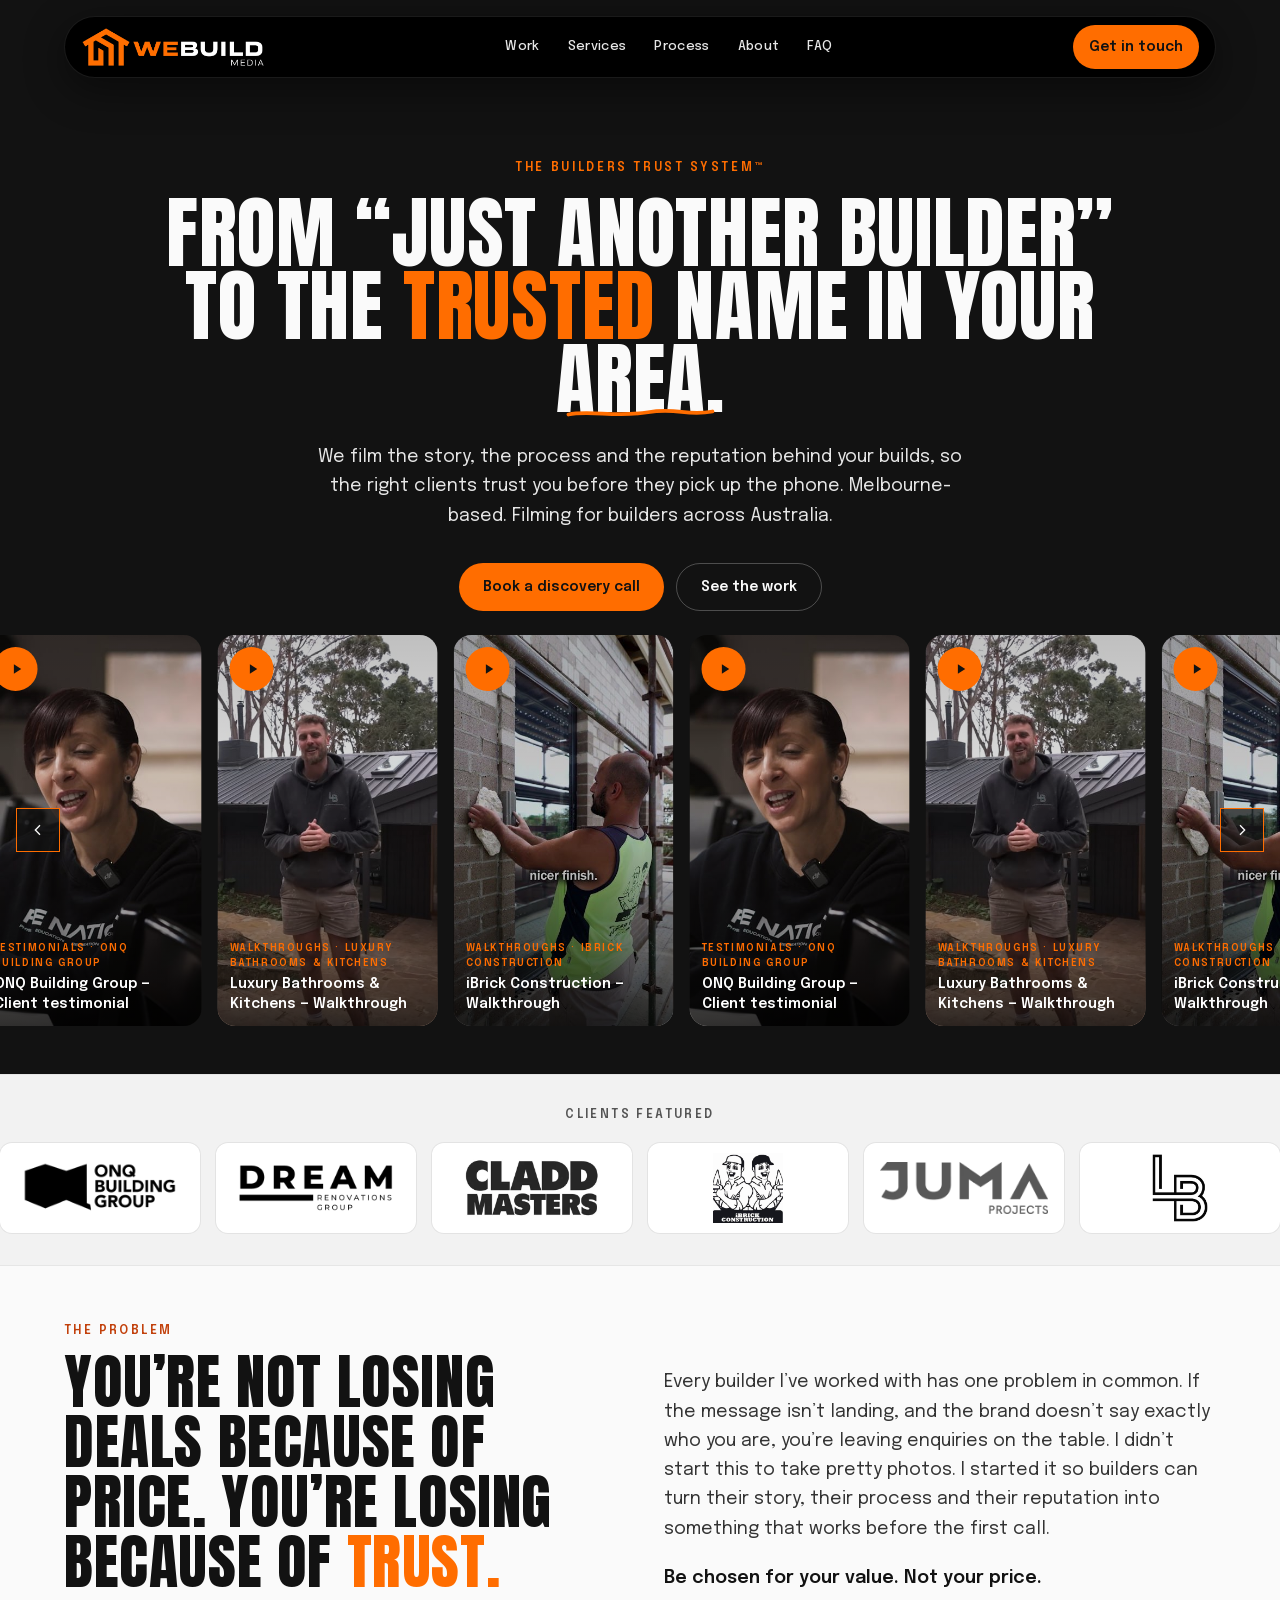
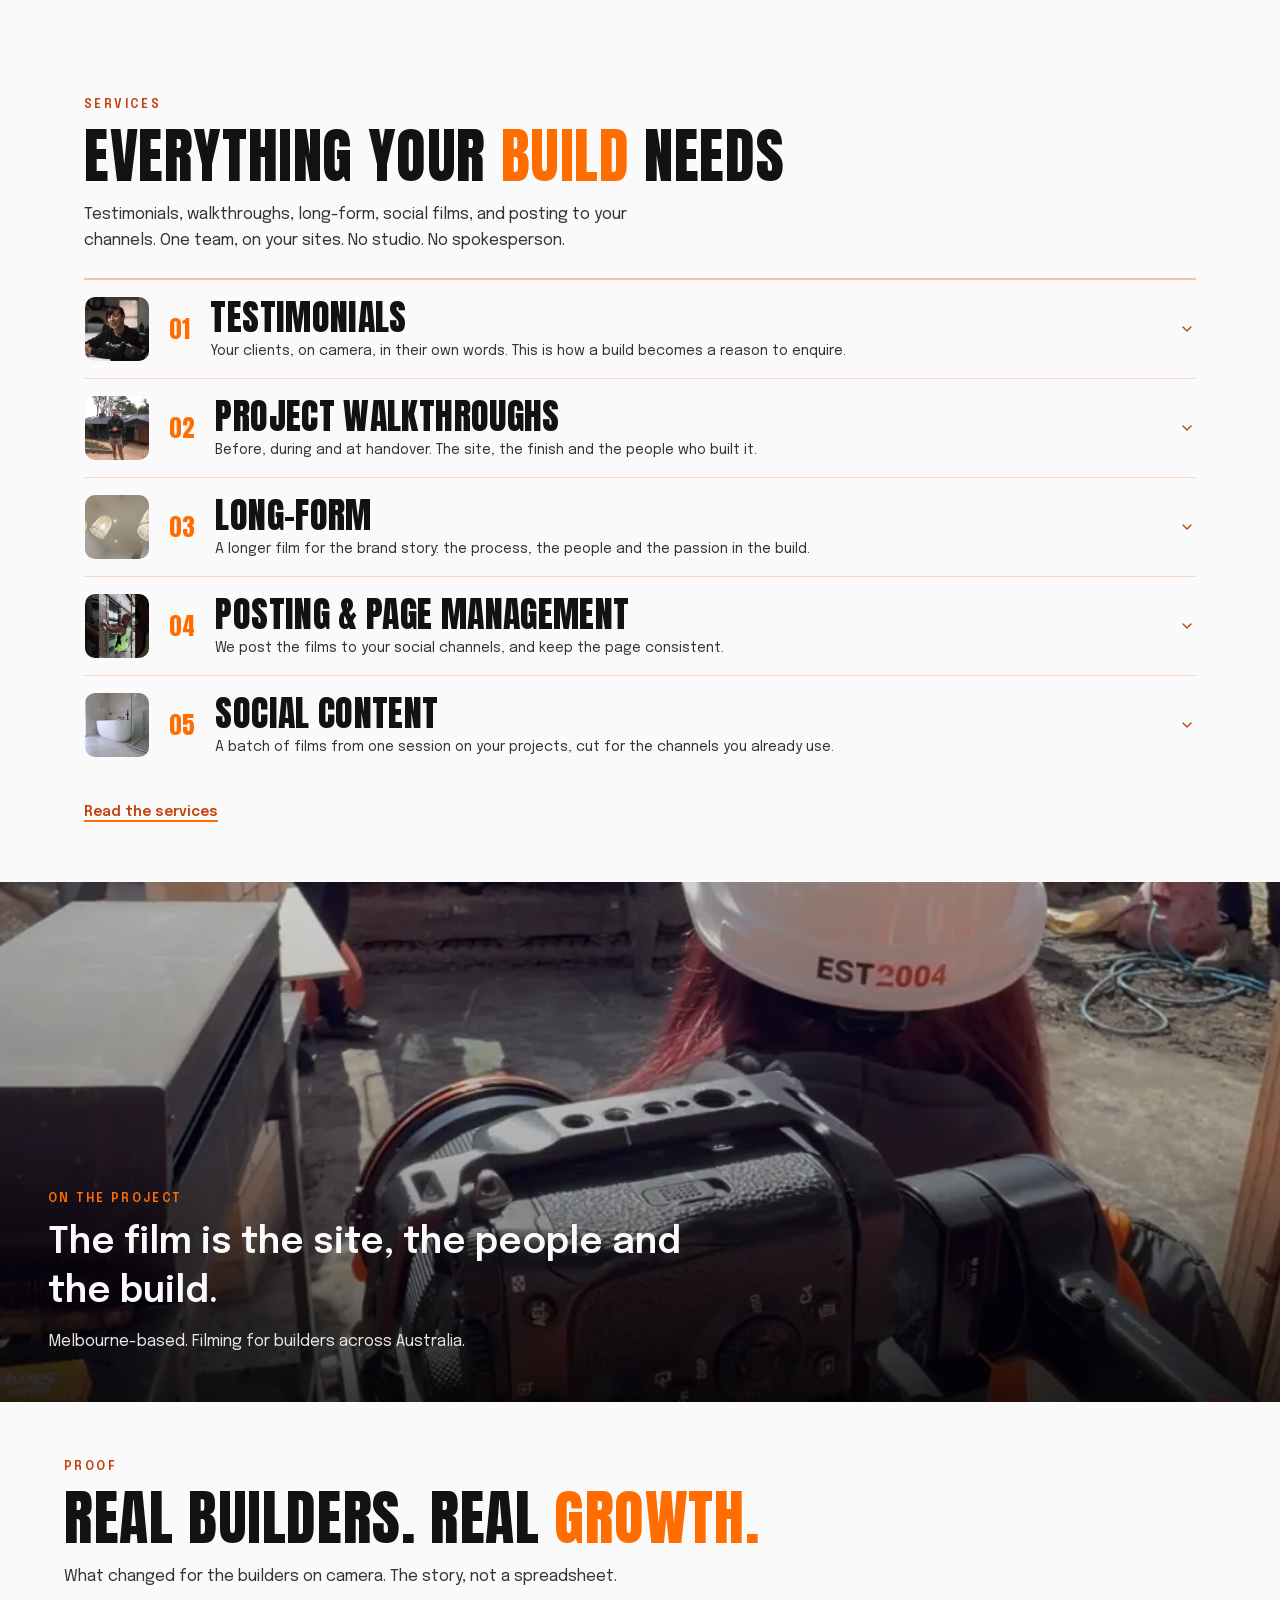
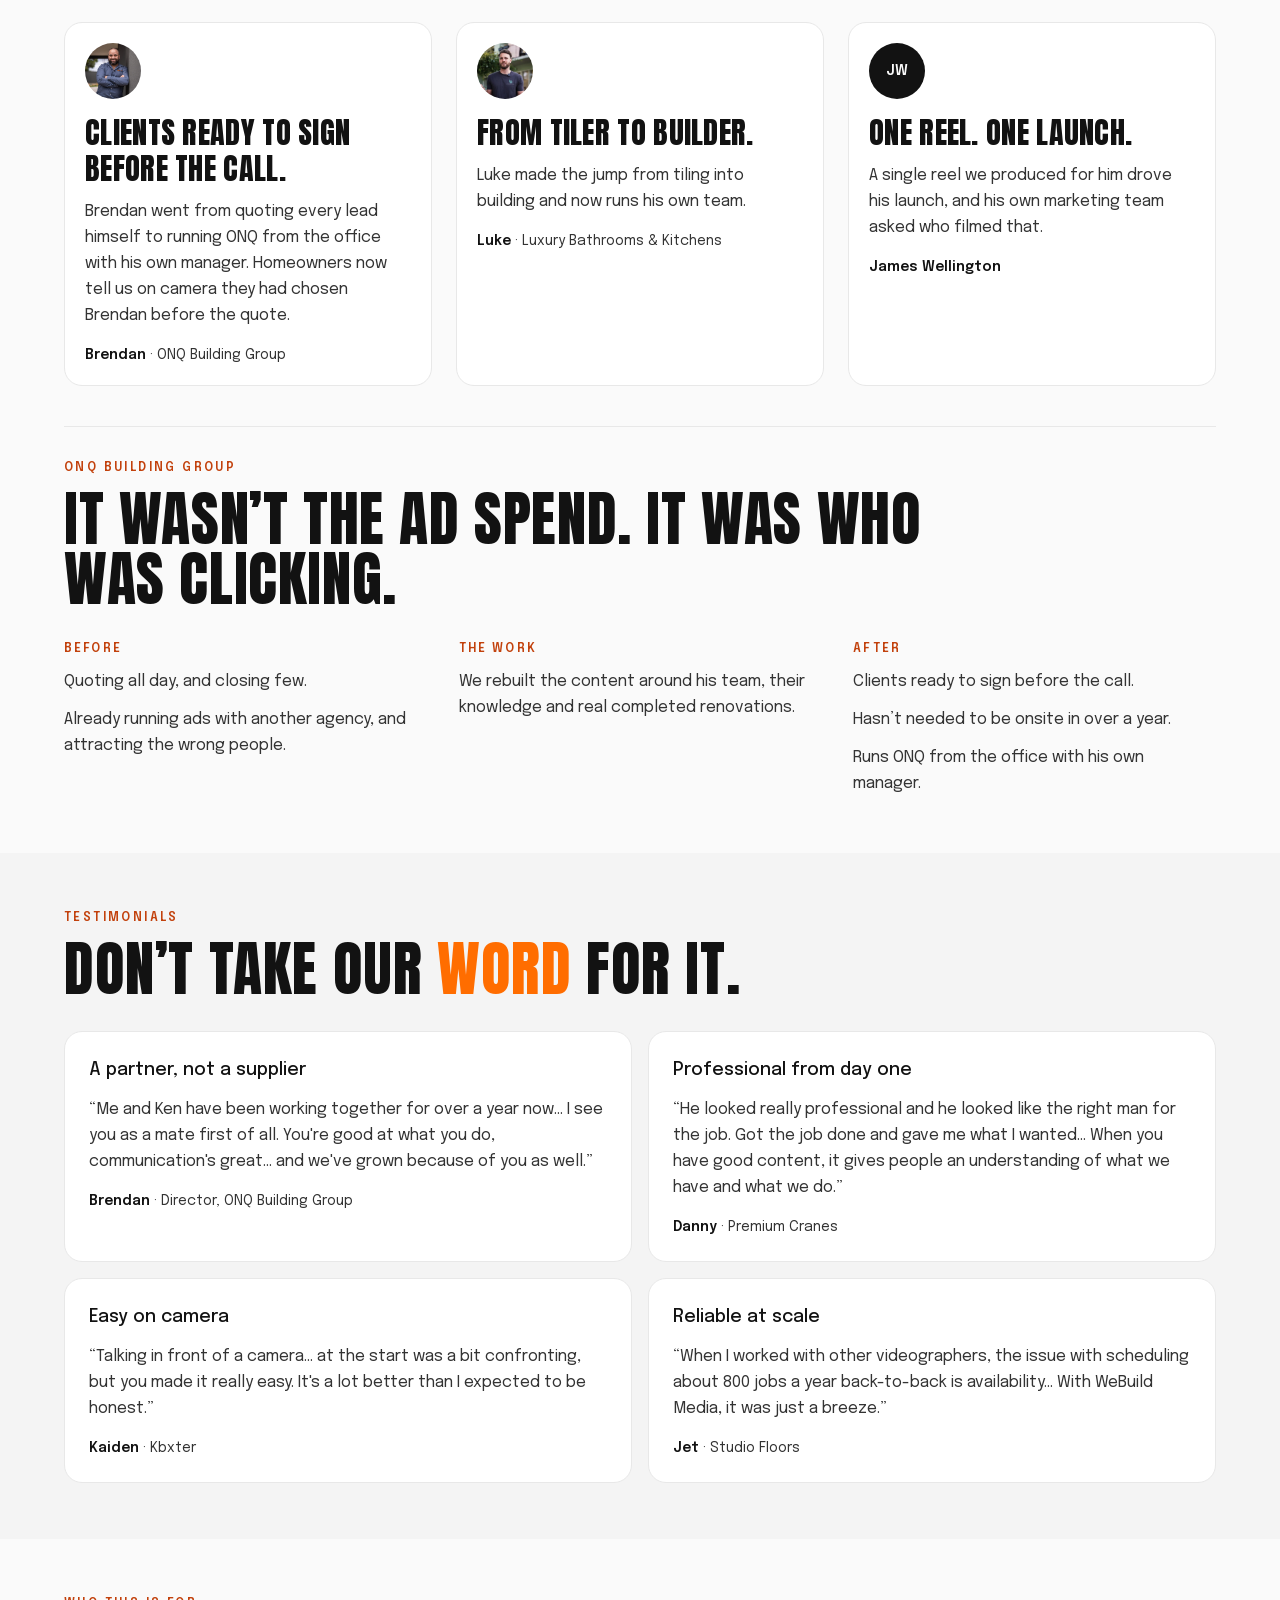
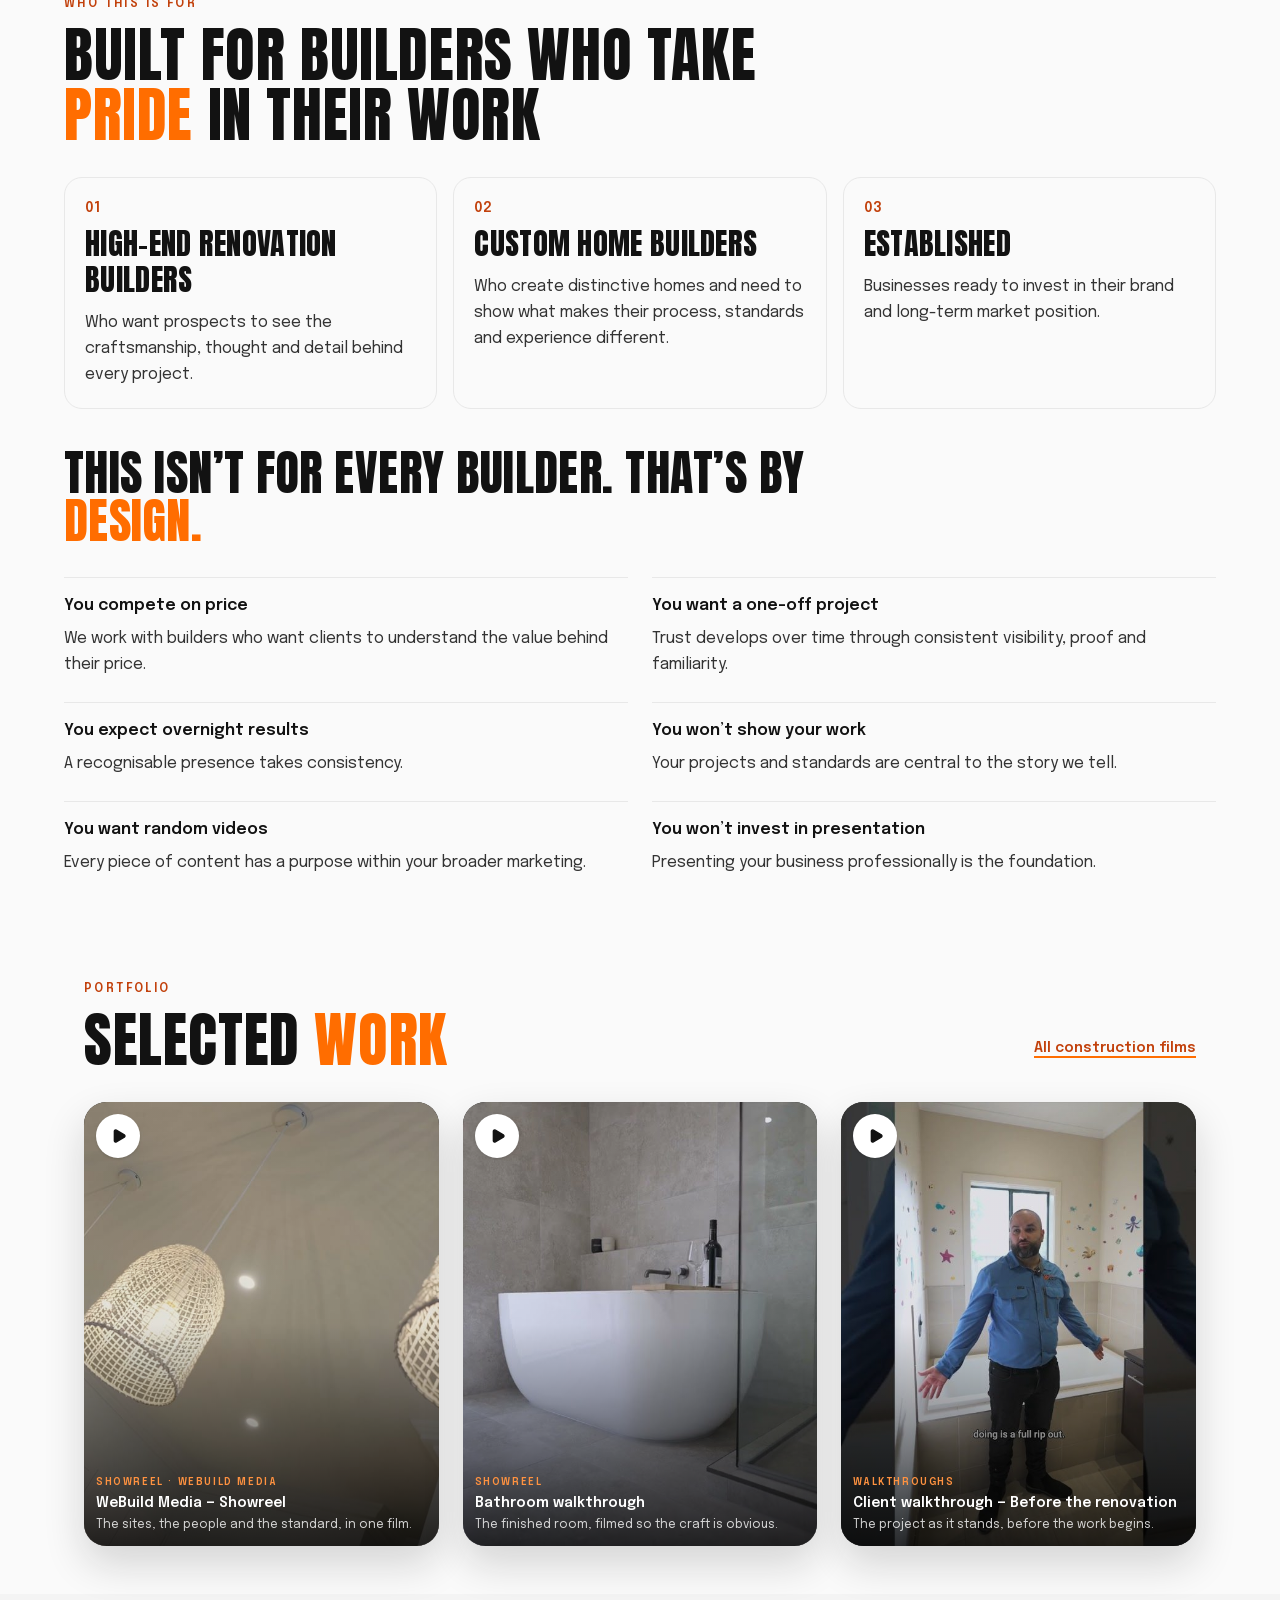
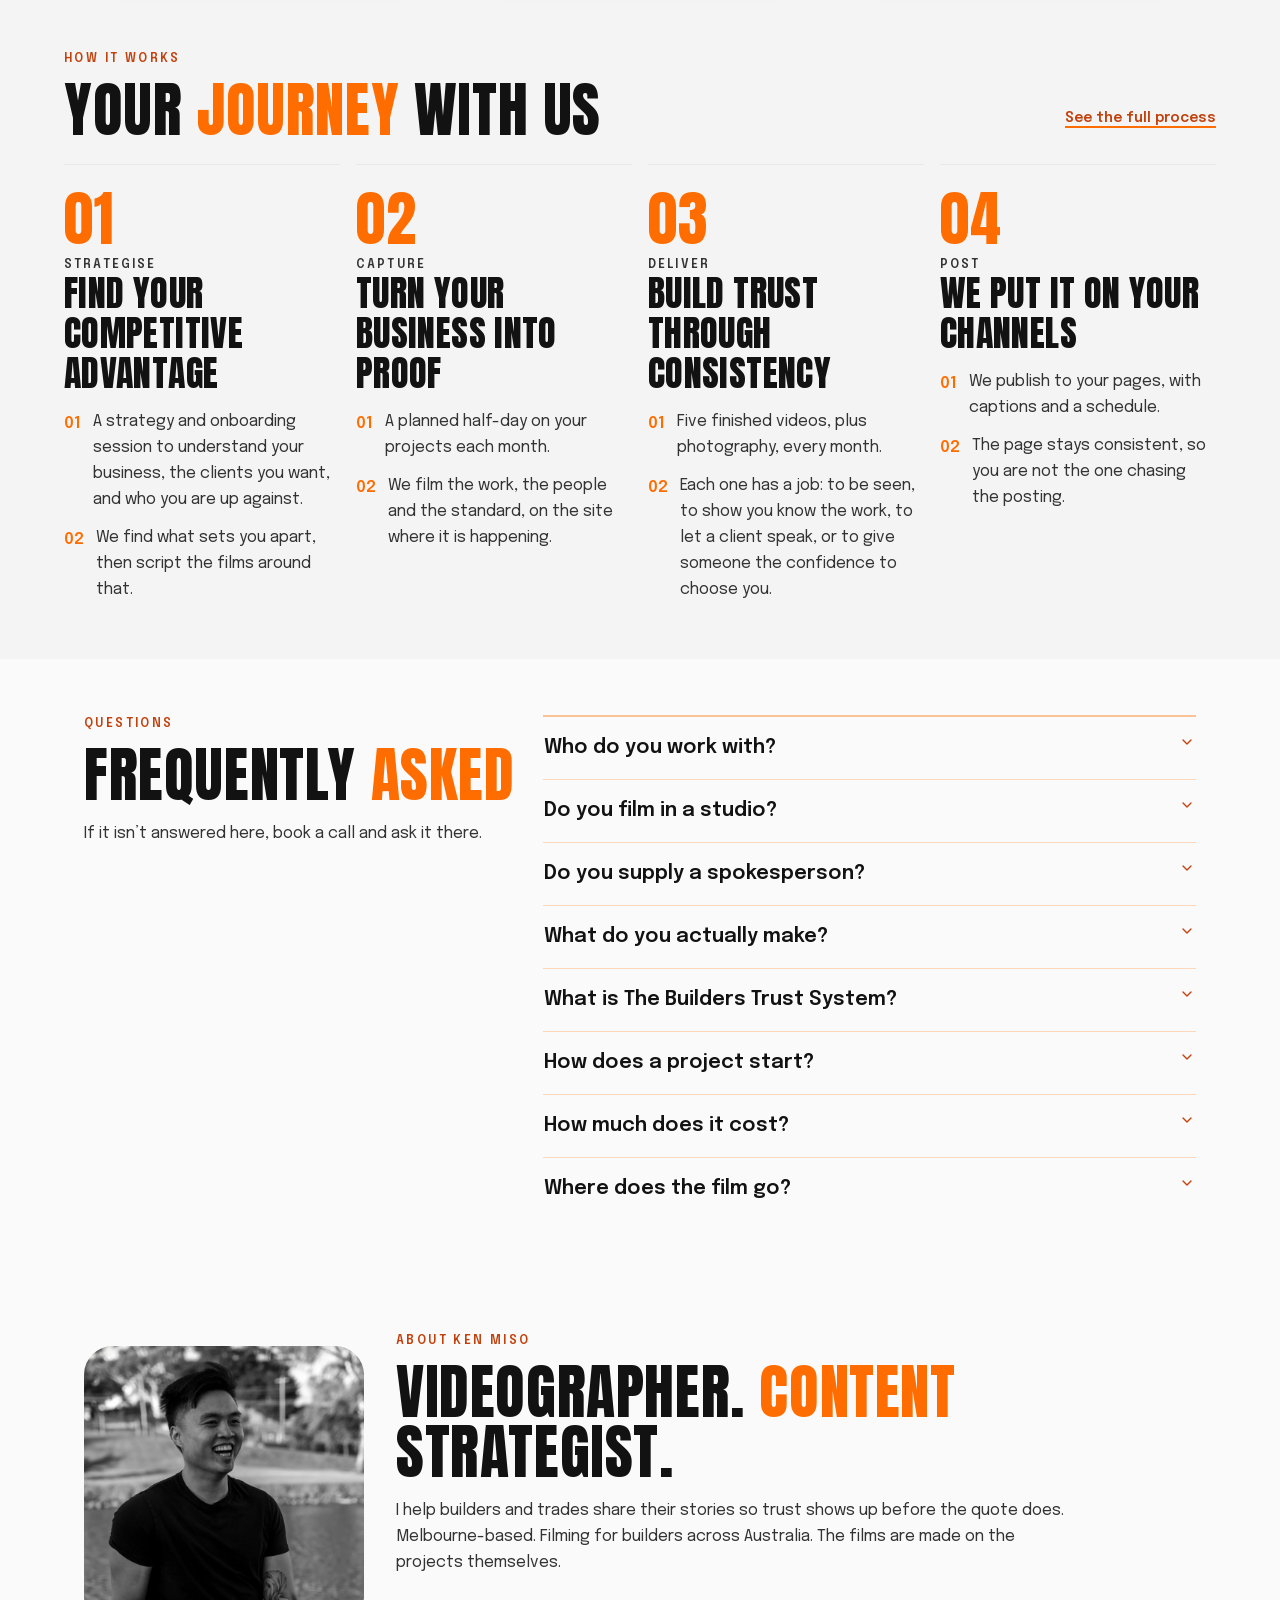
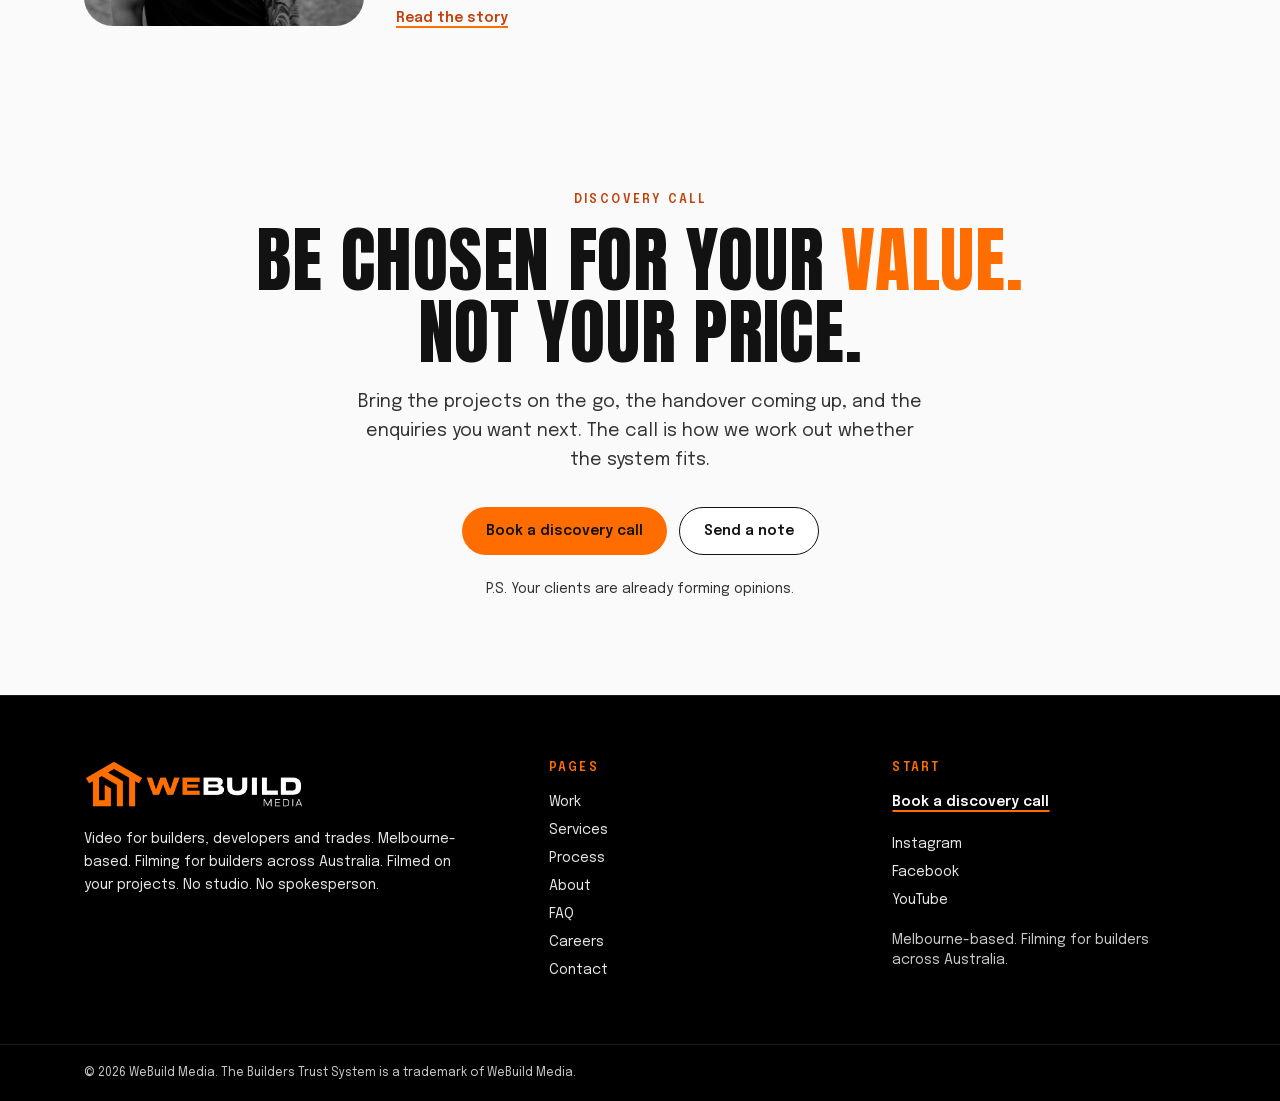
==== commit 3bc15487: "Full-site design polish pass" ====
--- a/index.html
+++ b/index.html
@@ -1 +1 @@
-<!DOCTYPE html><!--bzAXT5_19K4fpMQ_brWsj--><html lang="en-AU" class="__variable_c8e612 __variable_6af5bc"><head><meta name="robots" content="noindex, nofollow"/><meta charSet="utf-8"/><meta name="viewport" content="width=device-width, initial-scale=1"/><link rel="preload" href="_next/static/media/5c9b804ec7dd51d9-s.p.woff2" as="font" crossorigin="" type="font/woff2"/><link rel="preload" href="_next/static/media/62c97acc3aa63787-s.p.woff2" as="font" crossorigin="" type="font/woff2"/><link rel="preload" as="image" href="brand/logo.png"/><link rel="preload" as="image" href="posters/onq-testimonial.jpg"/><link rel="preload" as="image" href="posters/luxury-bathroom.jpg"/><link rel="preload" as="image" href="posters/ibrick.jpg"/><link rel="preload" as="image" href="clients/onq.webp"/><link rel="preload" as="image" href="clients/dream.webp"/><link rel="preload" as="image" href="clients/cladd.webp"/><link rel="preload" as="image" href="clients/ibrick.webp"/><link rel="preload" as="image" href="clients/juma.webp"/><link rel="preload" as="image" href="clients/lb.webp"/><link rel="stylesheet" href="_next/static/css/ce6f451fa093a160.css" data-precedence="next"/><link rel="preload" as="script" fetchPriority="low" href="_next/static/chunks/webpack-a8ac8f56f312a800.js"/><script src="_next/static/chunks/4bd1b696-c023c6e3521b1417.js" async=""></script><script src="_next/static/chunks/255-0e5ac6cd71b0e266.js" async=""></script><script src="_next/static/chunks/main-app-030c2c8391477c63.js" async=""></script><script src="_next/static/chunks/619-ba102abea3e3d0e4.js" async=""></script><script src="_next/static/chunks/app/layout-31805ec93d12fc66.js" async=""></script><script src="_next/static/chunks/12-5d428369b7d77d53.js" async=""></script><script src="_next/static/chunks/0-5d05105b1e374952.js" async=""></script><script src="_next/static/chunks/524-42c7cd761f9b8a2c.js" async=""></script><script src="_next/static/chunks/222-2bebd154508e8726.js" async=""></script><script src="_next/static/chunks/989-9a53bd85772cb938.js" async=""></script><script src="_next/static/chunks/app/page-687e3d78a67c4d8d.js" async=""></script><link rel="preload" as="image" href="clients/interior-secrets.webp"/><link rel="preload" as="image" href="clients/deakin.webp"/><link rel="preload" as="image" href="posters/header.jpg"/><link rel="preload" as="image" href="posters/bathroom-highlight.jpg"/><link rel="preload" as="image" href="photos/on-site.webp"/><link rel="preload" as="image" href="photos/brendan.webp"/><link rel="preload" as="image" href="photos/luke.webp"/><link rel="preload" as="image" href="posters/before-reno.jpg"/><link rel="preload" as="image" href="photos/ken.webp"/><meta name="next-size-adjust" content=""/><title>WeBuild Media | Video for builders, developers and trades</title><meta name="description" content="Melbourne-based. Filming for builders across Australia. Testimonials, project walkthroughs, long-form and social content, filmed on your projects and posted to your channels."/><meta property="og:title" content="WeBuild Media | Video for builders, developers and trades"/><meta property="og:description" content="The Builders Trust System. Story, process and reputation, filmed on your sites. Melbourne-based. Filming for builders across Australia."/><meta property="og:site_name" content="WeBuild Media"/><meta property="og:locale" content="en_AU"/><meta property="og:image:alt" content="WeBuild Media — video for builders, developers and trades"/><meta property="og:image:type" content="image/png"/><meta property="og:image" content="http://127.0.0.1:43123/opengraph-image?a3a6aac88df7ce22"/><meta property="og:image:width" content="1200"/><meta property="og:image:height" content="630"/><meta property="og:type" content="website"/><meta name="twitter:card" content="summary_large_image"/><meta name="twitter:title" content="WeBuild Media"/><meta name="twitter:description" content="Melbourne-based. Filming for builders across Australia."/><meta name="twitter:image:alt" content="WeBuild Media — video for builders, developers and trades"/><meta name="twitter:image:type" content="image/png"/><meta name="twitter:image" content="http://127.0.0.1:43123/opengraph-image?a3a6aac88df7ce22"/><meta name="twitter:image:width" content="1200"/><meta name="twitter:image:height" content="630"/><link rel="icon" href="icon.png" type="image/png" sizes="64x64"/><script src="_next/static/chunks/polyfills-42372ed130431b0a.js" noModule=""></script></head><body class="antialiased"><div hidden=""><!--$--><!--/$--></div><a href="#main" class="sr-only focus:not-sr-only focus:absolute focus:top-4 focus:left-4 focus:z-50 focus:rounded-full focus:bg-brand focus:px-4 focus:py-2 focus:text-ink">Skip to content</a><header class="fixed inset-x-0 top-0 z-40 px-3 pt-3 md:px-5 md:pt-4"><div class="mx-auto flex max-w-6xl items-center justify-between gap-3 rounded-full border border-white/10 bg-black px-3 py-2 text-[#e6e6e6] shadow-[0_12px_40px_rgba(0,0,0,0.45)] md:px-4"><a class="shrink-0" aria-label="WeBuild Media, home" href="index.html"><img src="brand/logo.png" alt="" class="h-8 w-auto max-w-[46vw] sm:h-9 sm:max-w-none md:h-10"/></a><nav class="hidden items-center gap-1 lg:flex" aria-label="Primary"><a class="rounded-full px-3 py-2 text-[13px] font-medium tracking-wide text-[#e6e6e6] transition hover:bg-white/10 hover:text-brand" href="work.html">Work</a><a class="rounded-full px-3 py-2 text-[13px] font-medium tracking-wide text-[#e6e6e6] transition hover:bg-white/10 hover:text-brand" href="services.html">Services</a><a class="rounded-full px-3 py-2 text-[13px] font-medium tracking-wide text-[#e6e6e6] transition hover:bg-white/10 hover:text-brand" href="process.html">Process</a><a class="rounded-full px-3 py-2 text-[13px] font-medium tracking-wide text-[#e6e6e6] transition hover:bg-white/10 hover:text-brand" href="about.html">About</a><a class="rounded-full px-3 py-2 text-[13px] font-medium tracking-wide text-[#e6e6e6] transition hover:bg-white/10 hover:text-brand" href="faq.html">FAQ</a></nav><div class="flex items-center gap-2"><a href="https://tidycal.com/webuildmedia/discoverycall" class="inline-flex h-10 shrink-0 items-center rounded-full bg-brand px-3.5 text-sm font-semibold whitespace-nowrap text-ink transition hover:bg-brand-light sm:px-4">Get in touch</a><button type="button" class="inline-flex size-10 items-center justify-center rounded-full text-[#fafafa] lg:hidden" aria-expanded="false" aria-controls="mobile-nav"><span class="sr-only">Open menu</span><svg xmlns="http://www.w3.org/2000/svg" width="24" height="24" viewBox="0 0 24 24" fill="none" stroke="currentColor" stroke-width="2" stroke-linecap="round" stroke-linejoin="round" class="lucide lucide-menu" aria-hidden="true"><path d="M4 5h16"></path><path d="M4 12h16"></path><path d="M4 19h16"></path></svg></button></div></div><nav id="mobile-nav" class="hidden mx-auto mt-2 max-w-6xl rounded-3xl border border-white/10 bg-black p-4 text-[#e6e6e6] lg:hidden" aria-label="Mobile"><ul class="grid gap-1"><li><a class="block rounded-2xl px-3 py-3 text-lg" href="work.html">Work</a></li><li><a class="block rounded-2xl px-3 py-3 text-lg" href="services.html">Services</a></li><li><a class="block rounded-2xl px-3 py-3 text-lg" href="process.html">Process</a></li><li><a class="block rounded-2xl px-3 py-3 text-lg" href="about.html">About</a></li><li><a class="block rounded-2xl px-3 py-3 text-lg" href="faq.html">FAQ</a></li><li><a class="block rounded-2xl px-3 py-3 text-lg" href="careers.html">Careers</a></li><li><a class="block rounded-2xl px-3 py-3 text-lg" href="contact.html">Contact</a></li></ul></nav></header><main id="main"><div class="dark-band"><section class="px-5 pt-32 pb-6 md:pt-40"><div class="rise mx-auto max-w-5xl text-center"><p class="text-xs font-semibold tracking-[0.22em] text-brand uppercase">The Builders Trust System™ · Melbourne-based</p><h1 class="mt-5 text-[clamp(2.8rem,7vw,6.4rem)]">From “just another builder” to the <span class="text-brand">trusted</span> name in your<!-- --> <span class="relative inline-block whitespace-nowrap">area.<svg aria-hidden="true" viewBox="0 0 200 16" class="absolute -bottom-1 left-0 h-3 w-full"><path d="M4 10 C 30 4, 70 14, 110 7 S 160 13, 196 6" fill="none" stroke="#FF6D00" stroke-width="5" stroke-linecap="round"></path></svg></span></h1><p class="mx-auto mt-7 max-w-2xl text-base leading-relaxed text-[#e6e6e6] md:text-lg">We film the story, the process and the reputation behind your builds, so the right clients trust you before they pick up the phone.<!-- -->Melbourne-based. Filming for builders across Australia.</p><div class="mt-8 flex flex-col items-center justify-center gap-3 sm:flex-row"><a href="https://tidycal.com/webuildmedia/discoverycall" class="inline-flex h-12 items-center rounded-full bg-brand px-6 text-sm font-semibold text-ink transition hover:bg-brand-light">Book a discovery call</a><a class="inline-flex h-12 items-center rounded-full border border-white/25 px-6 text-sm font-semibold text-[#fafafa] transition hover:border-brand hover:text-brand" href="work.html">See the work</a></div></div></section><div class="pb-12"><div data-hero-carousel="true" class="relative" role="region" aria-roledescription="carousel" aria-label="Short-form construction films"><div data-hero-viewport="true" class="overflow-hidden"><div data-hero-track="true" class="flex w-max"><div class="flex gap-3 pr-3 md:gap-4 md:pr-4"><button type="button" data-hero-card="true" data-video-embed="https://player.vimeo.com/video/1122848957?dnt=1" data-video-title="ONQ Building Group — Client testimonial" class="relative aspect-[9/16] w-[calc((100vw-3.25rem)/2)] shrink-0 overflow-hidden rounded-2xl text-left sm:w-[190px] lg:w-[210px] xl:w-[220px] focus-visible:outline-2 focus-visible:outline-offset-2 focus-visible:outline-brand" aria-label="Play ONQ Building Group — Client testimonial"><img src="posters/onq-testimonial.jpg" alt="" class="absolute inset-0 h-full w-full object-cover"/><span class="absolute inset-0 bg-gradient-to-t from-black/80 via-black/10 to-black/25"></span><span class="absolute top-3 left-3 inline-flex size-10 items-center justify-center rounded-full bg-brand text-ink"><svg viewBox="0 0 24 24" class="ml-0.5 size-4" aria-hidden="true"><path d="M8 5v14l11-7z" fill="currentColor"></path></svg></span><span class="absolute inset-x-0 bottom-0 p-3"><span class="block text-[10px] font-semibold tracking-[0.16em] text-brand uppercase">Testimonials<!-- --> · ONQ Building Group</span><span class="mt-1 block font-sans text-sm leading-snug font-semibold text-white">ONQ Building Group — Client testimonial</span></span></button><button type="button" data-hero-card="true" data-video-embed="https://player.vimeo.com/video/1122829307?dnt=1" data-video-title="Luxury Bathrooms &amp; Kitchens — Walkthrough" class="relative aspect-[9/16] w-[calc((100vw-3.25rem)/2)] shrink-0 overflow-hidden rounded-2xl text-left sm:w-[190px] lg:w-[210px] xl:w-[220px] focus-visible:outline-2 focus-visible:outline-offset-2 focus-visible:outline-brand" aria-label="Play Luxury Bathrooms &amp; Kitchens — Walkthrough"><img src="posters/luxury-bathroom.jpg" alt="" class="absolute inset-0 h-full w-full object-cover"/><span class="absolute inset-0 bg-gradient-to-t from-black/80 via-black/10 to-black/25"></span><span class="absolute top-3 left-3 inline-flex size-10 items-center justify-center rounded-full bg-brand text-ink"><svg viewBox="0 0 24 24" class="ml-0.5 size-4" aria-hidden="true"><path d="M8 5v14l11-7z" fill="currentColor"></path></svg></span><span class="absolute inset-x-0 bottom-0 p-3"><span class="block text-[10px] font-semibold tracking-[0.16em] text-brand uppercase">Walkthroughs<!-- --> · Luxury Bathrooms &amp; Kitchens</span><span class="mt-1 block font-sans text-sm leading-snug font-semibold text-white">Luxury Bathrooms &amp; Kitchens — Walkthrough</span></span></button><button type="button" data-hero-card="true" data-video-embed="https://www.youtube-nocookie.com/embed/KhCO4UnyC9o?rel=0" data-video-title="iBrick Construction — Walkthrough" class="relative aspect-[9/16] w-[calc((100vw-3.25rem)/2)] shrink-0 overflow-hidden rounded-2xl text-left sm:w-[190px] lg:w-[210px] xl:w-[220px] focus-visible:outline-2 focus-visible:outline-offset-2 focus-visible:outline-brand" aria-label="Play iBrick Construction — Walkthrough"><img src="posters/ibrick.jpg" alt="" class="absolute inset-0 h-full w-full object-cover"/><span class="absolute inset-0 bg-gradient-to-t from-black/80 via-black/10 to-black/25"></span><span class="absolute top-3 left-3 inline-flex size-10 items-center justify-center rounded-full bg-brand text-ink"><svg viewBox="0 0 24 24" class="ml-0.5 size-4" aria-hidden="true"><path d="M8 5v14l11-7z" fill="currentColor"></path></svg></span><span class="absolute inset-x-0 bottom-0 p-3"><span class="block text-[10px] font-semibold tracking-[0.16em] text-brand uppercase">Walkthroughs<!-- --> · iBrick Construction</span><span class="mt-1 block font-sans text-sm leading-snug font-semibold text-white">iBrick Construction — Walkthrough</span></span></button></div><div class="flex gap-3 pr-3 md:gap-4 md:pr-4" aria-hidden="true"><button type="button" data-hero-card="true" data-video-embed="https://player.vimeo.com/video/1122848957?dnt=1" data-video-title="ONQ Building Group — Client testimonial" class="relative aspect-[9/16] w-[calc((100vw-3.25rem)/2)] shrink-0 overflow-hidden rounded-2xl text-left sm:w-[190px] lg:w-[210px] xl:w-[220px] focus-visible:outline-2 focus-visible:outline-offset-2 focus-visible:outline-brand" aria-label="Play ONQ Building Group — Client testimonial"><img src="posters/onq-testimonial.jpg" alt="" class="absolute inset-0 h-full w-full object-cover"/><span class="absolute inset-0 bg-gradient-to-t from-black/80 via-black/10 to-black/25"></span><span class="absolute top-3 left-3 inline-flex size-10 items-center justify-center rounded-full bg-brand text-ink"><svg viewBox="0 0 24 24" class="ml-0.5 size-4" aria-hidden="true"><path d="M8 5v14l11-7z" fill="currentColor"></path></svg></span><span class="absolute inset-x-0 bottom-0 p-3"><span class="block text-[10px] font-semibold tracking-[0.16em] text-brand uppercase">Testimonials<!-- --> · ONQ Building Group</span><span class="mt-1 block font-sans text-sm leading-snug font-semibold text-white">ONQ Building Group — Client testimonial</span></span></button><button type="button" data-hero-card="true" data-video-embed="https://player.vimeo.com/video/1122829307?dnt=1" data-video-title="Luxury Bathrooms &amp; Kitchens — Walkthrough" class="relative aspect-[9/16] w-[calc((100vw-3.25rem)/2)] shrink-0 overflow-hidden rounded-2xl text-left sm:w-[190px] lg:w-[210px] xl:w-[220px] focus-visible:outline-2 focus-visible:outline-offset-2 focus-visible:outline-brand" aria-label="Play Luxury Bathrooms &amp; Kitchens — Walkthrough"><img src="posters/luxury-bathroom.jpg" alt="" class="absolute inset-0 h-full w-full object-cover"/><span class="absolute inset-0 bg-gradient-to-t from-black/80 via-black/10 to-black/25"></span><span class="absolute top-3 left-3 inline-flex size-10 items-center justify-center rounded-full bg-brand text-ink"><svg viewBox="0 0 24 24" class="ml-0.5 size-4" aria-hidden="true"><path d="M8 5v14l11-7z" fill="currentColor"></path></svg></span><span class="absolute inset-x-0 bottom-0 p-3"><span class="block text-[10px] font-semibold tracking-[0.16em] text-brand uppercase">Walkthroughs<!-- --> · Luxury Bathrooms &amp; Kitchens</span><span class="mt-1 block font-sans text-sm leading-snug font-semibold text-white">Luxury Bathrooms &amp; Kitchens — Walkthrough</span></span></button><button type="button" data-hero-card="true" data-video-embed="https://www.youtube-nocookie.com/embed/KhCO4UnyC9o?rel=0" data-video-title="iBrick Construction — Walkthrough" class="relative aspect-[9/16] w-[calc((100vw-3.25rem)/2)] shrink-0 overflow-hidden rounded-2xl text-left sm:w-[190px] lg:w-[210px] xl:w-[220px] focus-visible:outline-2 focus-visible:outline-offset-2 focus-visible:outline-brand" aria-label="Play iBrick Construction — Walkthrough"><img src="posters/ibrick.jpg" alt="" class="absolute inset-0 h-full w-full object-cover"/><span class="absolute inset-0 bg-gradient-to-t from-black/80 via-black/10 to-black/25"></span><span class="absolute top-3 left-3 inline-flex size-10 items-center justify-center rounded-full bg-brand text-ink"><svg viewBox="0 0 24 24" class="ml-0.5 size-4" aria-hidden="true"><path d="M8 5v14l11-7z" fill="currentColor"></path></svg></span><span class="absolute inset-x-0 bottom-0 p-3"><span class="block text-[10px] font-semibold tracking-[0.16em] text-brand uppercase">Walkthroughs<!-- --> · iBrick Construction</span><span class="mt-1 block font-sans text-sm leading-snug font-semibold text-white">iBrick Construction — Walkthrough</span></span></button></div></div></div><div class="pointer-events-none absolute inset-y-0 right-0 left-0 flex items-center justify-between px-2 md:px-4"><button type="button" data-hero-prev="true" class="pointer-events-auto inline-flex size-10 items-center justify-center border border-brand bg-ink/70 text-[#fafafa] transition hover:bg-brand hover:text-ink" aria-label="Previous films"><svg viewBox="0 0 24 24" class="size-4" aria-hidden="true"><path d="M15 5 8 12l7 7" fill="none" stroke="currentColor" stroke-width="2"></path></svg></button><button type="button" data-hero-next="true" class="pointer-events-auto inline-flex size-10 items-center justify-center border border-brand bg-ink/70 text-[#fafafa] transition hover:bg-brand hover:text-ink" aria-label="Next films"><svg viewBox="0 0 24 24" class="size-4" aria-hidden="true"><path d="m9 5 7 7-7 7" fill="none" stroke="currentColor" stroke-width="2"></path></svg></button></div></div><script src="hero-carousel.js" defer=""></script></div><section aria-label="Clients featured" class="overflow-hidden border-y border-black/5 bg-[#f2f2f2] py-8 text-ink"><p class="text-center text-xs font-semibold tracking-[0.2em] text-ink/70 uppercase">Clients featured</p><div class="relative mt-5"><div class="marquee-track flex w-max items-center gap-4 pr-4"><div class="flex h-[72px] w-[160px] shrink-0 items-center justify-center rounded-[12px] bg-white px-3 py-2.5 shadow-[0_0_0_1px_rgba(0,0,0,0.06)] md:h-[90px] md:w-[200px] md:px-4"><img src="clients/onq.webp" alt="ONQ Building Group" class="h-full w-full object-contain brightness-0"/></div><div class="flex h-[72px] w-[160px] shrink-0 items-center justify-center rounded-[12px] bg-white px-3 py-2.5 shadow-[0_0_0_1px_rgba(0,0,0,0.06)] md:h-[90px] md:w-[200px] md:px-4"><img src="clients/dream.webp" alt="Dream Renovations Group" class="h-full w-full object-contain brightness-0"/></div><div class="flex h-[72px] w-[160px] shrink-0 items-center justify-center rounded-[12px] bg-white px-3 py-2.5 shadow-[0_0_0_1px_rgba(0,0,0,0.06)] md:h-[90px] md:w-[200px] md:px-4"><img src="clients/cladd.webp" alt="Cladd Masters" class="h-full w-full object-contain "/></div><div class="flex h-[72px] w-[160px] shrink-0 items-center justify-center rounded-[12px] bg-white px-3 py-2.5 shadow-[0_0_0_1px_rgba(0,0,0,0.06)] md:h-[90px] md:w-[200px] md:px-4"><img src="clients/ibrick.webp" alt="iBrick Construction" class="h-full w-full object-contain "/></div><div class="flex h-[72px] w-[160px] shrink-0 items-center justify-center rounded-[12px] bg-white px-3 py-2.5 shadow-[0_0_0_1px_rgba(0,0,0,0.06)] md:h-[90px] md:w-[200px] md:px-4"><img src="clients/juma.webp" alt="Juma Projects" class="h-full w-full object-contain "/></div><div class="flex h-[72px] w-[160px] shrink-0 items-center justify-center rounded-[12px] bg-white px-3 py-2.5 shadow-[0_0_0_1px_rgba(0,0,0,0.06)] md:h-[90px] md:w-[200px] md:px-4"><img src="clients/lb.webp" alt="Luxury Bathroom and Kitchens" class="h-full w-full object-contain "/></div><div class="flex h-[72px] w-[160px] shrink-0 items-center justify-center rounded-[12px] bg-white px-3 py-2.5 shadow-[0_0_0_1px_rgba(0,0,0,0.06)] md:h-[90px] md:w-[200px] md:px-4"><img src="clients/interior-secrets.webp" alt="Interior Secrets" class="h-full w-full object-contain "/></div><div class="flex h-[72px] w-[160px] shrink-0 items-center justify-center rounded-[12px] bg-white px-3 py-2.5 shadow-[0_0_0_1px_rgba(0,0,0,0.06)] md:h-[90px] md:w-[200px] md:px-4"><img src="clients/deakin.webp" alt="Deakin University" class="h-full w-full object-contain "/></div><div class="flex h-[72px] w-[160px] shrink-0 items-center justify-center rounded-[12px] bg-white px-3 py-2.5 shadow-[0_0_0_1px_rgba(0,0,0,0.06)] md:h-[90px] md:w-[200px] md:px-4"><img src="clients/onq.webp" alt="ONQ Building Group" class="h-full w-full object-contain brightness-0"/></div><div class="flex h-[72px] w-[160px] shrink-0 items-center justify-center rounded-[12px] bg-white px-3 py-2.5 shadow-[0_0_0_1px_rgba(0,0,0,0.06)] md:h-[90px] md:w-[200px] md:px-4"><img src="clients/dream.webp" alt="Dream Renovations Group" class="h-full w-full object-contain brightness-0"/></div><div class="flex h-[72px] w-[160px] shrink-0 items-center justify-center rounded-[12px] bg-white px-3 py-2.5 shadow-[0_0_0_1px_rgba(0,0,0,0.06)] md:h-[90px] md:w-[200px] md:px-4"><img src="clients/cladd.webp" alt="Cladd Masters" class="h-full w-full object-contain "/></div><div class="flex h-[72px] w-[160px] shrink-0 items-center justify-center rounded-[12px] bg-white px-3 py-2.5 shadow-[0_0_0_1px_rgba(0,0,0,0.06)] md:h-[90px] md:w-[200px] md:px-4"><img src="clients/ibrick.webp" alt="iBrick Construction" class="h-full w-full object-contain "/></div><div class="flex h-[72px] w-[160px] shrink-0 items-center justify-center rounded-[12px] bg-white px-3 py-2.5 shadow-[0_0_0_1px_rgba(0,0,0,0.06)] md:h-[90px] md:w-[200px] md:px-4"><img src="clients/juma.webp" alt="Juma Projects" class="h-full w-full object-contain "/></div><div class="flex h-[72px] w-[160px] shrink-0 items-center justify-center rounded-[12px] bg-white px-3 py-2.5 shadow-[0_0_0_1px_rgba(0,0,0,0.06)] md:h-[90px] md:w-[200px] md:px-4"><img src="clients/lb.webp" alt="Luxury Bathroom and Kitchens" class="h-full w-full object-contain "/></div><div class="flex h-[72px] w-[160px] shrink-0 items-center justify-center rounded-[12px] bg-white px-3 py-2.5 shadow-[0_0_0_1px_rgba(0,0,0,0.06)] md:h-[90px] md:w-[200px] md:px-4"><img src="clients/interior-secrets.webp" alt="Interior Secrets" class="h-full w-full object-contain "/></div><div class="flex h-[72px] w-[160px] shrink-0 items-center justify-center rounded-[12px] bg-white px-3 py-2.5 shadow-[0_0_0_1px_rgba(0,0,0,0.06)] md:h-[90px] md:w-[200px] md:px-4"><img src="clients/deakin.webp" alt="Deakin University" class="h-full w-full object-contain "/></div></div></div></section></div><section class="px-5 py-8 md:py-14"><div class="mx-auto max-w-6xl py-4 text-ink md:py-8"><p class="text-xs font-semibold tracking-[0.2em] text-brand-deep uppercase">The problem</p><h2 class="mt-4 max-w-4xl text-4xl md:text-6xl">You’re not losing deals because of price. You’re losing because of <span class="text-brand">trust.</span></h2><p class="mt-6 max-w-2xl text-base leading-relaxed text-[#333] md:text-lg">Every builder I’ve worked with has one problem in common. If the message isn’t landing, and the brand doesn’t say exactly who you are, you’re leaving enquiries on the table. I didn’t start this to take pretty photos. I started it so builders can turn their story, their process and their reputation into something that works before the first call.</p><p class="mt-6 text-lg font-semibold text-ink">Be chosen for your value. Not your price.</p></div></section><section class="mx-auto max-w-6xl px-5 py-12 md:py-16"><div class="max-w-3xl"><p class="text-xs font-semibold tracking-[0.2em] text-brand-deep uppercase">Services</p><h2 class="mt-3 text-5xl md:text-7xl">Everything your <span class="text-brand">build</span> needs</h2><p class="mt-4 max-w-xl text-base leading-relaxed text-muted-foreground">Testimonials, walkthroughs, long-form, social content, and posting to your channels. One team, on your sites. No studio. No spokesperson.</p></div><div class="mt-8"><div data-orientation="vertical" data-slot="accordion" class="flex w-full flex-col border-t-2 border-brand/40"><div data-orientation="vertical" data-hidden="" data-index="-1" data-closed="" data-slot="accordion-item" class="not-last:border-b border-brand/25"><h3 data-orientation="vertical" data-hidden="" data-index="-1" data-closed="" class="flex"><button type="button" data-orientation="vertical" data-hidden="" data-index="-1" tabindex="0" aria-expanded="false" id="base-ui-_R_oqnnbH2_" data-slot="accordion-trigger" class="group/accordion-trigger relative flex flex-1 justify-between rounded-lg border border-transparent text-left text-sm font-medium transition-all outline-none focus-visible:border-ring focus-visible:ring-3 focus-visible:ring-ring/50 focus-visible:after:border-ring aria-disabled:pointer-events-none aria-disabled:opacity-50 **:data-[slot=accordion-trigger-icon]:ml-auto **:data-[slot=accordion-trigger-icon]:size-4 **:data-[slot=accordion-trigger-icon]:text-brand-deep items-center gap-3 py-3 hover:no-underline md:py-4"><span class="flex w-full items-center gap-3 text-left md:gap-5"><img src="posters/onq-testimonial.jpg" alt="" class="size-14 shrink-0 rounded-lg object-cover md:size-16"/><span class="display text-xl text-brand md:text-2xl">01</span><span><span class="display block text-2xl md:text-4xl">Testimonials</span><span class="mt-1 block max-w-2xl font-sans text-sm font-normal normal-case tracking-normal text-muted-foreground">Your clients, on camera, in their own words. This is how a build becomes a reason to enquire.</span></span></span><svg xmlns="http://www.w3.org/2000/svg" width="24" height="24" viewBox="0 0 24 24" fill="none" stroke="currentColor" stroke-width="2" stroke-linecap="round" stroke-linejoin="round" class="lucide lucide-chevron-down pointer-events-none shrink-0 group-aria-expanded/accordion-trigger:hidden" aria-hidden="true" data-slot="accordion-trigger-icon"><path d="m6 9 6 6 6-6"></path></svg><svg xmlns="http://www.w3.org/2000/svg" width="24" height="24" viewBox="0 0 24 24" fill="none" stroke="currentColor" stroke-width="2" stroke-linecap="round" stroke-linejoin="round" class="lucide lucide-chevron-up pointer-events-none hidden shrink-0 group-aria-expanded/accordion-trigger:inline" aria-hidden="true" data-slot="accordion-trigger-icon"><path d="m18 15-6-6-6 6"></path></svg></button></h3><div data-orientation="vertical" data-hidden="" data-index="-1" data-closed="" hidden="" id="base-ui-_R_oqnnbH1_" aria-labelledby="base-ui-_R_oqnnbH2_" role="region" style="--accordion-panel-height:auto;--accordion-panel-width:auto" data-slot="accordion-content" class="overflow-hidden text-sm data-open:animate-accordion-down data-closed:animate-accordion-up"><div class="h-(--accordion-panel-height) pt-0 data-ending-style:h-0 data-starting-style:h-0 [&amp;_a]:underline [&amp;_a]:underline-offset-3 [&amp;_a]:hover:text-foreground [&amp;_p:not(:last-child)]:mb-4 max-w-2xl pb-4 pl-20 text-base leading-relaxed text-[#333] md:pl-28">The films that carry trust are the ones where a homeowner or a developer says why they chose you. Scripts are written in the speaker’s voice. The public cut on this site is the ONQ Building Group client testimonial.</div></div></div><div data-orientation="vertical" data-hidden="" data-index="-1" data-closed="" data-slot="accordion-item" class="not-last:border-b border-brand/25"><h3 data-orientation="vertical" data-hidden="" data-index="-1" data-closed="" class="flex"><button type="button" data-orientation="vertical" data-hidden="" data-index="-1" tabindex="0" aria-expanded="false" id="base-ui-_R_18qnnbH2_" data-slot="accordion-trigger" class="group/accordion-trigger relative flex flex-1 justify-between rounded-lg border border-transparent text-left text-sm font-medium transition-all outline-none focus-visible:border-ring focus-visible:ring-3 focus-visible:ring-ring/50 focus-visible:after:border-ring aria-disabled:pointer-events-none aria-disabled:opacity-50 **:data-[slot=accordion-trigger-icon]:ml-auto **:data-[slot=accordion-trigger-icon]:size-4 **:data-[slot=accordion-trigger-icon]:text-brand-deep items-center gap-3 py-3 hover:no-underline md:py-4"><span class="flex w-full items-center gap-3 text-left md:gap-5"><img src="posters/luxury-bathroom.jpg" alt="" class="size-14 shrink-0 rounded-lg object-cover md:size-16"/><span class="display text-xl text-brand md:text-2xl">02</span><span><span class="display block text-2xl md:text-4xl">Project walkthroughs</span><span class="mt-1 block max-w-2xl font-sans text-sm font-normal normal-case tracking-normal text-muted-foreground">Before, during and at handover. The site, the finish and the people who built it.</span></span></span><svg xmlns="http://www.w3.org/2000/svg" width="24" height="24" viewBox="0 0 24 24" fill="none" stroke="currentColor" stroke-width="2" stroke-linecap="round" stroke-linejoin="round" class="lucide lucide-chevron-down pointer-events-none shrink-0 group-aria-expanded/accordion-trigger:hidden" aria-hidden="true" data-slot="accordion-trigger-icon"><path d="m6 9 6 6 6-6"></path></svg><svg xmlns="http://www.w3.org/2000/svg" width="24" height="24" viewBox="0 0 24 24" fill="none" stroke="currentColor" stroke-width="2" stroke-linecap="round" stroke-linejoin="round" class="lucide lucide-chevron-up pointer-events-none hidden shrink-0 group-aria-expanded/accordion-trigger:inline" aria-hidden="true" data-slot="accordion-trigger-icon"><path d="m18 15-6-6-6 6"></path></svg></button></h3><div data-orientation="vertical" data-hidden="" data-index="-1" data-closed="" hidden="" id="base-ui-_R_18qnnbH1_" aria-labelledby="base-ui-_R_18qnnbH2_" role="region" style="--accordion-panel-height:auto;--accordion-panel-width:auto" data-slot="accordion-content" class="overflow-hidden text-sm data-open:animate-accordion-down data-closed:animate-accordion-up"><div class="h-(--accordion-panel-height) pt-0 data-ending-style:h-0 data-starting-style:h-0 [&amp;_a]:underline [&amp;_a]:underline-offset-3 [&amp;_a]:hover:text-foreground [&amp;_p:not(:last-child)]:mb-4 max-w-2xl pb-4 pl-20 text-base leading-relaxed text-[#333] md:pl-28">Walkthroughs show the work instead of describing it. On this site: a luxury bathroom walkthrough, a client walkthrough before the renovation, a bathroom film, and an iBrick Construction walkthrough.</div></div></div><div data-orientation="vertical" data-hidden="" data-index="-1" data-closed="" data-slot="accordion-item" class="not-last:border-b border-brand/25"><h3 data-orientation="vertical" data-hidden="" data-index="-1" data-closed="" class="flex"><button type="button" data-orientation="vertical" data-hidden="" data-index="-1" tabindex="0" aria-expanded="false" id="base-ui-_R_1oqnnbH2_" data-slot="accordion-trigger" class="group/accordion-trigger relative flex flex-1 justify-between rounded-lg border border-transparent text-left text-sm font-medium transition-all outline-none focus-visible:border-ring focus-visible:ring-3 focus-visible:ring-ring/50 focus-visible:after:border-ring aria-disabled:pointer-events-none aria-disabled:opacity-50 **:data-[slot=accordion-trigger-icon]:ml-auto **:data-[slot=accordion-trigger-icon]:size-4 **:data-[slot=accordion-trigger-icon]:text-brand-deep items-center gap-3 py-3 hover:no-underline md:py-4"><span class="flex w-full items-center gap-3 text-left md:gap-5"><img src="posters/header.jpg" alt="" class="size-14 shrink-0 rounded-lg object-cover md:size-16"/><span class="display text-xl text-brand md:text-2xl">03</span><span><span class="display block text-2xl md:text-4xl">Long-form</span><span class="mt-1 block max-w-2xl font-sans text-sm font-normal normal-case tracking-normal text-muted-foreground">A longer film for the brand story: the process, the people and the passion in the build.</span></span></span><svg xmlns="http://www.w3.org/2000/svg" width="24" height="24" viewBox="0 0 24 24" fill="none" stroke="currentColor" stroke-width="2" stroke-linecap="round" stroke-linejoin="round" class="lucide lucide-chevron-down pointer-events-none shrink-0 group-aria-expanded/accordion-trigger:hidden" aria-hidden="true" data-slot="accordion-trigger-icon"><path d="m6 9 6 6 6-6"></path></svg><svg xmlns="http://www.w3.org/2000/svg" width="24" height="24" viewBox="0 0 24 24" fill="none" stroke="currentColor" stroke-width="2" stroke-linecap="round" stroke-linejoin="round" class="lucide lucide-chevron-up pointer-events-none hidden shrink-0 group-aria-expanded/accordion-trigger:inline" aria-hidden="true" data-slot="accordion-trigger-icon"><path d="m18 15-6-6-6 6"></path></svg></button></h3><div data-orientation="vertical" data-hidden="" data-index="-1" data-closed="" hidden="" id="base-ui-_R_1oqnnbH1_" aria-labelledby="base-ui-_R_1oqnnbH2_" role="region" style="--accordion-panel-height:auto;--accordion-panel-width:auto" data-slot="accordion-content" class="overflow-hidden text-sm data-open:animate-accordion-down data-closed:animate-accordion-up"><div class="h-(--accordion-panel-height) pt-0 data-ending-style:h-0 data-starting-style:h-0 [&amp;_a]:underline [&amp;_a]:underline-offset-3 [&amp;_a]:hover:text-foreground [&amp;_p:not(:last-child)]:mb-4 max-w-2xl pb-4 pl-20 text-base leading-relaxed text-[#333] md:pl-28">Long-form is for the story that does not fit a short cut. The current site has a long-form section. Those films are not on a public link yet, so this site does not pretend to play them.</div></div></div><div data-orientation="vertical" data-hidden="" data-index="-1" data-closed="" data-slot="accordion-item" class="not-last:border-b border-brand/25"><h3 data-orientation="vertical" data-hidden="" data-index="-1" data-closed="" class="flex"><button type="button" data-orientation="vertical" data-hidden="" data-index="-1" tabindex="0" aria-expanded="false" id="base-ui-_R_28qnnbH2_" data-slot="accordion-trigger" class="group/accordion-trigger relative flex flex-1 justify-between rounded-lg border border-transparent text-left text-sm font-medium transition-all outline-none focus-visible:border-ring focus-visible:ring-3 focus-visible:ring-ring/50 focus-visible:after:border-ring aria-disabled:pointer-events-none aria-disabled:opacity-50 **:data-[slot=accordion-trigger-icon]:ml-auto **:data-[slot=accordion-trigger-icon]:size-4 **:data-[slot=accordion-trigger-icon]:text-brand-deep items-center gap-3 py-3 hover:no-underline md:py-4"><span class="flex w-full items-center gap-3 text-left md:gap-5"><img src="posters/ibrick.jpg" alt="" class="size-14 shrink-0 rounded-lg object-cover md:size-16"/><span class="display text-xl text-brand md:text-2xl">04</span><span><span class="display block text-2xl md:text-4xl">Posting &amp; Page Management</span><span class="mt-1 block max-w-2xl font-sans text-sm font-normal normal-case tracking-normal text-muted-foreground">We post the films to your social channels, and keep the page consistent.</span></span></span><svg xmlns="http://www.w3.org/2000/svg" width="24" height="24" viewBox="0 0 24 24" fill="none" stroke="currentColor" stroke-width="2" stroke-linecap="round" stroke-linejoin="round" class="lucide lucide-chevron-down pointer-events-none shrink-0 group-aria-expanded/accordion-trigger:hidden" aria-hidden="true" data-slot="accordion-trigger-icon"><path d="m6 9 6 6 6-6"></path></svg><svg xmlns="http://www.w3.org/2000/svg" width="24" height="24" viewBox="0 0 24 24" fill="none" stroke="currentColor" stroke-width="2" stroke-linecap="round" stroke-linejoin="round" class="lucide lucide-chevron-up pointer-events-none hidden shrink-0 group-aria-expanded/accordion-trigger:inline" aria-hidden="true" data-slot="accordion-trigger-icon"><path d="m18 15-6-6-6 6"></path></svg></button></h3><div data-orientation="vertical" data-hidden="" data-index="-1" data-closed="" hidden="" id="base-ui-_R_28qnnbH1_" aria-labelledby="base-ui-_R_28qnnbH2_" role="region" style="--accordion-panel-height:auto;--accordion-panel-width:auto" data-slot="accordion-content" class="overflow-hidden text-sm data-open:animate-accordion-down data-closed:animate-accordion-up"><div class="h-(--accordion-panel-height) pt-0 data-ending-style:h-0 data-starting-style:h-0 [&amp;_a]:underline [&amp;_a]:underline-offset-3 [&amp;_a]:hover:text-foreground [&amp;_p:not(:last-child)]:mb-4 max-w-2xl pb-4 pl-20 text-base leading-relaxed text-[#333] md:pl-28">Scheduling, captions and publishing, done for you. The content goes up on your channels so you are not the one managing the page.</div></div></div><div data-orientation="vertical" data-hidden="" data-index="-1" data-closed="" data-slot="accordion-item" class="not-last:border-b border-brand/25"><h3 data-orientation="vertical" data-hidden="" data-index="-1" data-closed="" class="flex"><button type="button" data-orientation="vertical" data-hidden="" data-index="-1" tabindex="0" aria-expanded="false" id="base-ui-_R_2oqnnbH2_" data-slot="accordion-trigger" class="group/accordion-trigger relative flex flex-1 justify-between rounded-lg border border-transparent text-left text-sm font-medium transition-all outline-none focus-visible:border-ring focus-visible:ring-3 focus-visible:ring-ring/50 focus-visible:after:border-ring aria-disabled:pointer-events-none aria-disabled:opacity-50 **:data-[slot=accordion-trigger-icon]:ml-auto **:data-[slot=accordion-trigger-icon]:size-4 **:data-[slot=accordion-trigger-icon]:text-brand-deep items-center gap-3 py-3 hover:no-underline md:py-4"><span class="flex w-full items-center gap-3 text-left md:gap-5"><img src="posters/bathroom-highlight.jpg" alt="" class="size-14 shrink-0 rounded-lg object-cover md:size-16"/><span class="display text-xl text-brand md:text-2xl">05</span><span><span class="display block text-2xl md:text-4xl">Social content</span><span class="mt-1 block max-w-2xl font-sans text-sm font-normal normal-case tracking-normal text-muted-foreground">A batch of films from one session on your projects, cut for the channels you already use.</span></span></span><svg xmlns="http://www.w3.org/2000/svg" width="24" height="24" viewBox="0 0 24 24" fill="none" stroke="currentColor" stroke-width="2" stroke-linecap="round" stroke-linejoin="round" class="lucide lucide-chevron-down pointer-events-none shrink-0 group-aria-expanded/accordion-trigger:hidden" aria-hidden="true" data-slot="accordion-trigger-icon"><path d="m6 9 6 6 6-6"></path></svg><svg xmlns="http://www.w3.org/2000/svg" width="24" height="24" viewBox="0 0 24 24" fill="none" stroke="currentColor" stroke-width="2" stroke-linecap="round" stroke-linejoin="round" class="lucide lucide-chevron-up pointer-events-none hidden shrink-0 group-aria-expanded/accordion-trigger:inline" aria-hidden="true" data-slot="accordion-trigger-icon"><path d="m18 15-6-6-6 6"></path></svg></button></h3><div data-orientation="vertical" data-hidden="" data-index="-1" data-closed="" hidden="" id="base-ui-_R_2oqnnbH1_" aria-labelledby="base-ui-_R_2oqnnbH2_" role="region" style="--accordion-panel-height:auto;--accordion-panel-width:auto" data-slot="accordion-content" class="overflow-hidden text-sm data-open:animate-accordion-down data-closed:animate-accordion-up"><div class="h-(--accordion-panel-height) pt-0 data-ending-style:h-0 data-starting-style:h-0 [&amp;_a]:underline [&amp;_a]:underline-offset-3 [&amp;_a]:hover:text-foreground [&amp;_p:not(:last-child)]:mb-4 max-w-2xl pb-4 pl-20 text-base leading-relaxed text-[#333] md:pl-28">Content sessions cover the brand story and a batch of social films in the one visit. We come to the project. There is no studio filming and no spokesperson standing in for you or your team.</div></div></div></div></div><a class="mt-6 inline-flex text-sm font-semibold text-brand-deep underline decoration-brand decoration-2 underline-offset-4" href="services.html">Read the services</a></section><section class="relative"><img src="photos/on-site.webp" alt="Filming underway on a construction site" class="h-[420px] w-full object-cover md:h-[520px]"/><div class="absolute inset-0 bg-gradient-to-t from-black/75 via-black/15 to-transparent"></div><div class="absolute inset-x-0 bottom-0 px-5 py-8 text-[#fafafa] md:px-12 md:py-12"><p class="text-xs font-semibold tracking-[0.2em] text-brand uppercase">On the project</p><p class="mt-3 max-w-2xl font-sans text-2xl leading-snug font-semibold normal-case tracking-normal md:text-4xl">The film is the site, the people and the build.</p><p class="mt-3 max-w-xl text-sm text-[#e6e6e6] md:text-base">Melbourne-based. Filming for builders across Australia.</p></div></section><section id="proof" class="px-5 py-12 md:py-16"><div class="mx-auto max-w-6xl"><p class="text-xs font-semibold tracking-[0.2em] text-brand-deep uppercase">Proof</p><h2 class="mt-3 max-w-4xl text-5xl md:text-7xl">Real builders. Real <span class="text-brand">growth.</span></h2><div class="mt-10 grid gap-8 md:grid-cols-3"><article class="border-t border-[#E8E8E8] pt-6"><img src="photos/brendan.webp" alt="Brendan, director of ONQ Building Group" class="size-16 rounded-full object-cover"/><h3 class="mt-4 text-2xl md:text-3xl">Clients ready to sign before the call.</h3><p class="mt-3 text-sm leading-relaxed text-[#333] md:text-base">Brendan went from quoting every lead himself to running ONQ from the office with his own manager. Homeowners now tell us on camera they had chosen Brendan before the quote.</p><p class="mt-4 text-sm font-semibold">Brendan<span class="font-normal text-[#333]"> · <!-- -->ONQ Building Group</span></p></article><article class="border-t border-[#E8E8E8] pt-6"><img src="photos/luke.webp" alt="Luke from Luxury Bathrooms and Kitchens" class="size-16 rounded-full object-cover"/><h3 class="mt-4 text-2xl md:text-3xl">From tiler to builder.</h3><p class="mt-3 text-sm leading-relaxed text-[#333] md:text-base">Luke made the jump from tiling into building and now runs his own team.</p><p class="mt-4 text-sm font-semibold">Luke<span class="font-normal text-[#333]"> · <!-- -->Luxury Bathrooms &amp; Kitchens</span></p></article><article class="border-t border-[#E8E8E8] pt-6"><h3 class="mt-4 text-2xl md:text-3xl">One reel. One launch.</h3><p class="mt-3 text-sm leading-relaxed text-[#333] md:text-base">A single reel we produced for him drove his launch, and his own marketing team asked who filmed that.</p><p class="mt-4 text-sm font-semibold">James Wellington</p></article></div><div class="mt-14 border-t border-[#E8E8E8] pt-10"><p class="text-xs font-semibold tracking-[0.2em] text-brand-deep uppercase">ONQ Building Group</p><h2 class="mt-3 max-w-4xl text-4xl md:text-6xl">It wasn’t the ad spend. It was who was clicking.</h2><div class="mt-8 grid gap-8 md:grid-cols-3"><div><p class="text-xs font-semibold tracking-[0.18em] text-brand-deep uppercase">Before</p><ul class="mt-3 grid gap-3 text-sm leading-relaxed text-[#333] md:text-base"><li>Quoting all day, and closing few.</li><li>Already running ads with another agency, and attracting the wrong people.</li></ul></div><div><p class="text-xs font-semibold tracking-[0.18em] text-brand-deep uppercase">The work</p><p class="mt-3 text-sm leading-relaxed text-[#333] md:text-base">We rebuilt the content around his team, their knowledge and real completed renovations.</p></div><div><p class="text-xs font-semibold tracking-[0.18em] text-brand-deep uppercase">After</p><ul class="mt-3 grid gap-3 text-sm leading-relaxed text-[#333] md:text-base"><li>Clients ready to sign before the call.</li><li>Hasn’t needed to be onsite in over a year.</li><li>Runs ONQ from the office with his own manager.</li></ul></div></div></div></div></section><section id="testimonials" class="bg-[#fafafa] px-5 py-12 md:py-16"><div class="mx-auto max-w-6xl"><p class="text-xs font-semibold tracking-[0.2em] text-brand-deep uppercase">Testimonials</p><h2 class="mt-3 text-5xl md:text-7xl">Don’t take our <span class="text-brand">word</span> for it.</h2><div class="mt-10 grid gap-6 md:grid-cols-2"><figure class="border-t border-[#E8E8E8] bg-white pt-6"><blockquote><p class="font-sans text-lg leading-relaxed font-medium normal-case tracking-normal text-ink">A partner, not a supplier</p><p class="mt-3 font-sans text-sm leading-relaxed normal-case tracking-normal text-[#333] md:text-base">“<!-- -->Me and Ken have been working together for over a year now... I see you as a mate first of all. You&#x27;re good at what you do, communication&#x27;s great... and we&#x27;ve grown because of you as well.<!-- -->”</p></blockquote><figcaption class="mt-4 text-sm font-semibold">Brendan<span class="font-normal text-[#333]"> · <!-- -->Director, ONQ Building Group</span></figcaption></figure><figure class="border-t border-[#E8E8E8] bg-white pt-6"><blockquote><p class="font-sans text-lg leading-relaxed font-medium normal-case tracking-normal text-ink">Professional from day one</p><p class="mt-3 font-sans text-sm leading-relaxed normal-case tracking-normal text-[#333] md:text-base">“<!-- -->He looked really professional and he looked like the right man for the job. Got the job done and gave me what I wanted... When you have good content, it gives people an understanding of what we have and what we do.<!-- -->”</p></blockquote><figcaption class="mt-4 text-sm font-semibold">Danny<span class="font-normal text-[#333]"> · <!-- -->Premium Cranes</span></figcaption></figure><figure class="border-t border-[#E8E8E8] bg-white pt-6"><blockquote><p class="font-sans text-lg leading-relaxed font-medium normal-case tracking-normal text-ink">Easy on camera</p><p class="mt-3 font-sans text-sm leading-relaxed normal-case tracking-normal text-[#333] md:text-base">“<!-- -->Talking in front of a camera... at the start was a bit confronting, but you made it really easy. It&#x27;s a lot better than I expected to be honest.<!-- -->”</p></blockquote><figcaption class="mt-4 text-sm font-semibold">Kaiden<span class="font-normal text-[#333]"> · <!-- -->Kbxter</span></figcaption></figure><figure class="border-t border-[#E8E8E8] bg-white pt-6"><blockquote><p class="font-sans text-lg leading-relaxed font-medium normal-case tracking-normal text-ink">Reliable at scale</p><p class="mt-3 font-sans text-sm leading-relaxed normal-case tracking-normal text-[#333] md:text-base">“<!-- -->When I worked with other videographers, the issue with scheduling about 800 jobs a year back-to-back is availability... With WeBuild Media, it was just a breeze.<!-- -->”</p></blockquote><figcaption class="mt-4 text-sm font-semibold">Jet<span class="font-normal text-[#333]"> · <!-- -->Studio Floors</span></figcaption></figure></div></div></section><section class="px-5 py-12 md:py-16"><div class="mx-auto max-w-6xl"><p class="text-xs font-semibold tracking-[0.2em] text-brand-deep uppercase">Who this is for</p><h2 class="mt-3 max-w-4xl text-5xl md:text-7xl">Built for builders who take <span class="text-brand">pride</span> in their work</h2><div class="mt-8 grid gap-6 md:grid-cols-3"><article class="border-t border-[#E8E8E8] pt-5"><h3 class="text-2xl md:text-3xl">High-end renovation builders</h3><p class="mt-3 text-sm leading-relaxed text-[#333] md:text-base">Who want prospects to see the craftsmanship, thought and detail behind every project.</p></article><article class="border-t border-[#E8E8E8] pt-5"><h3 class="text-2xl md:text-3xl">Custom home builders</h3><p class="mt-3 text-sm leading-relaxed text-[#333] md:text-base">Who create distinctive homes and need to show what makes their process, standards and experience different.</p></article><article class="border-t border-[#E8E8E8] pt-5"><h3 class="text-2xl md:text-3xl">Established</h3><p class="mt-3 text-sm leading-relaxed text-[#333] md:text-base">Businesses ready to invest in their brand and long-term market position.</p></article></div><div class="mt-14"><h2 class="max-w-3xl text-4xl md:text-5xl">This isn’t for every builder. That’s by <span class="text-brand">design.</span></h2><ul class="mt-8 grid gap-6 md:grid-cols-2"><li class="border-t border-[#E8E8E8] pt-4"><p class="font-semibold">You compete on price</p><p class="mt-2 text-sm leading-relaxed text-[#333] md:text-base">We work with builders who want clients to understand the value behind their price.</p></li><li class="border-t border-[#E8E8E8] pt-4"><p class="font-semibold">You want a one-off project</p><p class="mt-2 text-sm leading-relaxed text-[#333] md:text-base">Trust develops over time through consistent visibility, proof and familiarity.</p></li><li class="border-t border-[#E8E8E8] pt-4"><p class="font-semibold">You expect overnight results</p><p class="mt-2 text-sm leading-relaxed text-[#333] md:text-base">A recognisable presence takes consistency.</p></li><li class="border-t border-[#E8E8E8] pt-4"><p class="font-semibold">You won’t show your work</p><p class="mt-2 text-sm leading-relaxed text-[#333] md:text-base">Your projects and standards are central to the story we tell.</p></li><li class="border-t border-[#E8E8E8] pt-4"><p class="font-semibold">You want random videos</p><p class="mt-2 text-sm leading-relaxed text-[#333] md:text-base">Every piece of content has a purpose within your broader marketing.</p></li><li class="border-t border-[#E8E8E8] pt-4"><p class="font-semibold">You won’t invest in presentation</p><p class="mt-2 text-sm leading-relaxed text-[#333] md:text-base">Presenting your business professionally is the foundation.</p></li></ul></div></div></section><section class="mx-auto max-w-6xl px-5 py-8 md:py-12"><div class="flex items-end justify-between gap-4"><h2 class="text-5xl md:text-7xl">Selected <span class="text-brand">work</span></h2><a class="hidden text-sm font-semibold text-brand-deep underline decoration-brand decoration-2 underline-offset-4 sm:inline" href="work.html">All construction films</a></div><div class="mt-8 grid gap-6 md:grid-cols-3"><button type="button" data-video-embed="https://player.vimeo.com/video/1122848839?dnt=1" data-video-title="WeBuild Media — Showreel" class="block w-full rounded-[1.4rem] text-left focus-visible:outline-2 focus-visible:outline-offset-2 focus-visible:outline-brand" aria-label="Play WeBuild Media — Showreel"><article class="group relative overflow-hidden rounded-[1.4rem] bg-ink text-left text-white shadow-[0_18px_40px_rgba(18,18,18,0.16)] "><div class="relative aspect-[4/5] w-full bg-[#1c1c1c]"><img src="posters/header.jpg" alt="" class="h-full w-full object-cover"/><div class="absolute inset-0 bg-gradient-to-t from-black/80 via-black/10 to-black/10"></div><span class="absolute top-3 left-3 inline-flex size-10 items-center justify-center rounded-full bg-white text-ink shadow"><svg xmlns="http://www.w3.org/2000/svg" width="24" height="24" viewBox="0 0 24 24" fill="none" stroke="currentColor" stroke-width="2" stroke-linecap="round" stroke-linejoin="round" class="lucide lucide-play ml-0.5 size-4 fill-current" aria-hidden="true"><path d="M5 5a2 2 0 0 1 3.008-1.728l11.997 6.998a2 2 0 0 1 .003 3.458l-12 7A2 2 0 0 1 5 19z"></path></svg></span><div class="absolute inset-x-0 bottom-0 p-3"><p class="text-[10px] font-semibold tracking-[0.16em] text-brand-light uppercase">Showreel<!-- --> · WeBuild Media</p><h3 class="mt-1 line-clamp-2 font-sans text-sm leading-snug font-semibold normal-case tracking-normal text-white">WeBuild Media — Showreel</h3><p class="mt-1 line-clamp-2 font-sans text-xs leading-snug font-normal normal-case tracking-normal text-white/80">The sites, the people and the standard, in one film.</p></div></div></article></button><button type="button" data-video-embed="https://www.youtube-nocookie.com/embed/SkqUMjPAuCE?rel=0" data-video-title="Bathroom walkthrough" class="block w-full rounded-[1.4rem] text-left focus-visible:outline-2 focus-visible:outline-offset-2 focus-visible:outline-brand" aria-label="Play Bathroom walkthrough"><article class="group relative overflow-hidden rounded-[1.4rem] bg-ink text-left text-white shadow-[0_18px_40px_rgba(18,18,18,0.16)] "><div class="relative aspect-[4/5] w-full bg-[#1c1c1c]"><img src="posters/bathroom-highlight.jpg" alt="" class="h-full w-full object-cover"/><div class="absolute inset-0 bg-gradient-to-t from-black/80 via-black/10 to-black/10"></div><span class="absolute top-3 left-3 inline-flex size-10 items-center justify-center rounded-full bg-white text-ink shadow"><svg xmlns="http://www.w3.org/2000/svg" width="24" height="24" viewBox="0 0 24 24" fill="none" stroke="currentColor" stroke-width="2" stroke-linecap="round" stroke-linejoin="round" class="lucide lucide-play ml-0.5 size-4 fill-current" aria-hidden="true"><path d="M5 5a2 2 0 0 1 3.008-1.728l11.997 6.998a2 2 0 0 1 .003 3.458l-12 7A2 2 0 0 1 5 19z"></path></svg></span><div class="absolute inset-x-0 bottom-0 p-3"><p class="text-[10px] font-semibold tracking-[0.16em] text-brand-light uppercase">Showreel</p><h3 class="mt-1 line-clamp-2 font-sans text-sm leading-snug font-semibold normal-case tracking-normal text-white">Bathroom walkthrough</h3><p class="mt-1 line-clamp-2 font-sans text-xs leading-snug font-normal normal-case tracking-normal text-white/80">The finished room, filmed so the craft is obvious.</p></div></div></article></button><button type="button" data-video-embed="https://www.youtube-nocookie.com/embed/rFQw12hDLvY?rel=0" data-video-title="Client walkthrough — Before the renovation" class="block w-full rounded-[1.4rem] text-left focus-visible:outline-2 focus-visible:outline-offset-2 focus-visible:outline-brand" aria-label="Play Client walkthrough — Before the renovation"><article class="group relative overflow-hidden rounded-[1.4rem] bg-ink text-left text-white shadow-[0_18px_40px_rgba(18,18,18,0.16)] "><div class="relative aspect-[4/5] w-full bg-[#1c1c1c]"><img src="posters/before-reno.jpg" alt="" class="h-full w-full object-cover"/><div class="absolute inset-0 bg-gradient-to-t from-black/80 via-black/10 to-black/10"></div><span class="absolute top-3 left-3 inline-flex size-10 items-center justify-center rounded-full bg-white text-ink shadow"><svg xmlns="http://www.w3.org/2000/svg" width="24" height="24" viewBox="0 0 24 24" fill="none" stroke="currentColor" stroke-width="2" stroke-linecap="round" stroke-linejoin="round" class="lucide lucide-play ml-0.5 size-4 fill-current" aria-hidden="true"><path d="M5 5a2 2 0 0 1 3.008-1.728l11.997 6.998a2 2 0 0 1 .003 3.458l-12 7A2 2 0 0 1 5 19z"></path></svg></span><div class="absolute inset-x-0 bottom-0 p-3"><p class="text-[10px] font-semibold tracking-[0.16em] text-brand-light uppercase">Walkthroughs</p><h3 class="mt-1 line-clamp-2 font-sans text-sm leading-snug font-semibold normal-case tracking-normal text-white">Client walkthrough — Before the renovation</h3><p class="mt-1 line-clamp-2 font-sans text-xs leading-snug font-normal normal-case tracking-normal text-white/80">The project as it stands, before the work begins.</p></div></div></article></button></div></section><section class="px-5 py-12 md:py-16"><div class="mx-auto max-w-6xl"><div class="mb-8 flex flex-wrap items-end justify-between gap-4"><div><p class="text-xs font-semibold tracking-[0.2em] text-brand-deep uppercase">How it works</p><h2 class="mt-3 text-5xl md:text-7xl">Your <span class="text-brand">journey</span> with us</h2></div><a class="text-sm font-semibold text-brand-deep underline decoration-brand decoration-2 underline-offset-4" href="process.html">See the full process</a></div><ol class="grid gap-4 md:grid-cols-2 xl:grid-cols-4"><li class="border-t border-[#E8E8E8] pt-6"><div><p class="display text-5xl text-brand md:text-6xl">01</p><p class="mt-2 text-xs font-semibold tracking-[0.18em] text-muted-foreground uppercase">Strategise</p></div><div><h3 class="display text-3xl md:text-4xl">Find your competitive advantage</h3><ul class="mt-4 grid gap-3"><li class="flex gap-3 text-sm leading-relaxed text-[#333] md:text-base"><span class="mt-0.5 font-semibold text-brand">01</span><span>A strategy and onboarding session to understand your business, the clients you want, and who you are up against.</span></li><li class="flex gap-3 text-sm leading-relaxed text-[#333] md:text-base"><span class="mt-0.5 font-semibold text-brand">02</span><span>We find what sets you apart, then script the films around that.</span></li></ul></div></li><li class="border-t border-[#E8E8E8] pt-6"><div><p class="display text-5xl text-brand md:text-6xl">02</p><p class="mt-2 text-xs font-semibold tracking-[0.18em] text-muted-foreground uppercase">Capture</p></div><div><h3 class="display text-3xl md:text-4xl">Turn your business into proof</h3><ul class="mt-4 grid gap-3"><li class="flex gap-3 text-sm leading-relaxed text-[#333] md:text-base"><span class="mt-0.5 font-semibold text-brand">01</span><span>A planned half-day on your projects each month.</span></li><li class="flex gap-3 text-sm leading-relaxed text-[#333] md:text-base"><span class="mt-0.5 font-semibold text-brand">02</span><span>We film the work, the people and the standard, on the site where it is happening.</span></li></ul></div></li><li class="border-t border-[#E8E8E8] pt-6"><div><p class="display text-5xl text-brand md:text-6xl">03</p><p class="mt-2 text-xs font-semibold tracking-[0.18em] text-muted-foreground uppercase">Deliver</p></div><div><h3 class="display text-3xl md:text-4xl">Build trust through consistency</h3><ul class="mt-4 grid gap-3"><li class="flex gap-3 text-sm leading-relaxed text-[#333] md:text-base"><span class="mt-0.5 font-semibold text-brand">01</span><span>Five finished videos, plus photography, every month.</span></li><li class="flex gap-3 text-sm leading-relaxed text-[#333] md:text-base"><span class="mt-0.5 font-semibold text-brand">02</span><span>Each one has a job: to be seen, to show you know the work, to let a client speak, or to give someone the confidence to choose you.</span></li></ul></div></li><li class="border-t border-[#E8E8E8] pt-6"><div><p class="display text-5xl text-brand md:text-6xl">04</p><p class="mt-2 text-xs font-semibold tracking-[0.18em] text-muted-foreground uppercase">Post</p></div><div><h3 class="display text-3xl md:text-4xl">We put it on your channels</h3><ul class="mt-4 grid gap-3"><li class="flex gap-3 text-sm leading-relaxed text-[#333] md:text-base"><span class="mt-0.5 font-semibold text-brand">01</span><span>We publish to your pages, with captions and a schedule.</span></li><li class="flex gap-3 text-sm leading-relaxed text-[#333] md:text-base"><span class="mt-0.5 font-semibold text-brand">02</span><span>The page stays consistent, so you are not the one chasing the posting.</span></li></ul></div></li></ol></div></section><section class="mx-auto grid max-w-6xl gap-8 px-5 py-8 md:grid-cols-[0.8fr_1.2fr] md:py-12"><div><p class="text-xs font-semibold tracking-[0.2em] text-brand-deep uppercase">Questions</p><h2 class="mt-3 text-5xl md:text-6xl">Frequently <span class="text-brand">asked</span></h2><p class="mt-4 text-base leading-relaxed text-muted-foreground">If it isn’t answered here, book a call and ask it there.</p></div><div data-orientation="vertical" data-slot="accordion" class="flex flex-col w-full border-t-2 border-brand/40"><div data-orientation="vertical" data-hidden="" data-index="-1" data-closed="" data-slot="accordion-item" class="not-last:border-b border-brand/25"><h3 data-orientation="vertical" data-hidden="" data-index="-1" data-closed="" class="flex"><button type="button" data-orientation="vertical" data-hidden="" data-index="-1" tabindex="0" aria-expanded="false" id="base-ui-_R_qinnbH2_" data-slot="accordion-trigger" class="group/accordion-trigger relative flex flex-1 items-start justify-between rounded-lg border border-transparent transition-all outline-none focus-visible:border-ring focus-visible:ring-3 focus-visible:ring-ring/50 focus-visible:after:border-ring aria-disabled:pointer-events-none aria-disabled:opacity-50 **:data-[slot=accordion-trigger-icon]:ml-auto **:data-[slot=accordion-trigger-icon]:size-4 **:data-[slot=accordion-trigger-icon]:text-brand-deep py-5 text-left font-sans text-lg font-semibold normal-case tracking-normal text-ink hover:text-brand-deep hover:no-underline md:text-xl">Who do you work with?<svg xmlns="http://www.w3.org/2000/svg" width="24" height="24" viewBox="0 0 24 24" fill="none" stroke="currentColor" stroke-width="2" stroke-linecap="round" stroke-linejoin="round" class="lucide lucide-chevron-down pointer-events-none shrink-0 group-aria-expanded/accordion-trigger:hidden" aria-hidden="true" data-slot="accordion-trigger-icon"><path d="m6 9 6 6 6-6"></path></svg><svg xmlns="http://www.w3.org/2000/svg" width="24" height="24" viewBox="0 0 24 24" fill="none" stroke="currentColor" stroke-width="2" stroke-linecap="round" stroke-linejoin="round" class="lucide lucide-chevron-up pointer-events-none hidden shrink-0 group-aria-expanded/accordion-trigger:inline" aria-hidden="true" data-slot="accordion-trigger-icon"><path d="m18 15-6-6-6 6"></path></svg></button></h3><div data-orientation="vertical" data-hidden="" data-index="-1" data-closed="" hidden="" id="base-ui-_R_qinnbH1_" aria-labelledby="base-ui-_R_qinnbH2_" role="region" style="--accordion-panel-height:auto;--accordion-panel-width:auto" data-slot="accordion-content" class="overflow-hidden text-sm data-open:animate-accordion-down data-closed:animate-accordion-up"><div class="h-(--accordion-panel-height) pt-0 data-ending-style:h-0 data-starting-style:h-0 [&amp;_a]:underline [&amp;_a]:underline-offset-3 [&amp;_a]:hover:text-foreground [&amp;_p:not(:last-child)]:mb-4 max-w-3xl pb-5 text-base leading-relaxed text-[#333]">Builders, developers and trades businesses. Melbourne-based. Filming for builders across Australia. If the work is not construction, or it is outside Australia, it is outside this offer.</div></div></div><div data-orientation="vertical" data-hidden="" data-index="-1" data-closed="" data-slot="accordion-item" class="not-last:border-b border-brand/25"><h3 data-orientation="vertical" data-hidden="" data-index="-1" data-closed="" class="flex"><button type="button" data-orientation="vertical" data-hidden="" data-index="-1" tabindex="0" aria-expanded="false" id="base-ui-_R_1ainnbH2_" data-slot="accordion-trigger" class="group/accordion-trigger relative flex flex-1 items-start justify-between rounded-lg border border-transparent transition-all outline-none focus-visible:border-ring focus-visible:ring-3 focus-visible:ring-ring/50 focus-visible:after:border-ring aria-disabled:pointer-events-none aria-disabled:opacity-50 **:data-[slot=accordion-trigger-icon]:ml-auto **:data-[slot=accordion-trigger-icon]:size-4 **:data-[slot=accordion-trigger-icon]:text-brand-deep py-5 text-left font-sans text-lg font-semibold normal-case tracking-normal text-ink hover:text-brand-deep hover:no-underline md:text-xl">Do you film in a studio?<svg xmlns="http://www.w3.org/2000/svg" width="24" height="24" viewBox="0 0 24 24" fill="none" stroke="currentColor" stroke-width="2" stroke-linecap="round" stroke-linejoin="round" class="lucide lucide-chevron-down pointer-events-none shrink-0 group-aria-expanded/accordion-trigger:hidden" aria-hidden="true" data-slot="accordion-trigger-icon"><path d="m6 9 6 6 6-6"></path></svg><svg xmlns="http://www.w3.org/2000/svg" width="24" height="24" viewBox="0 0 24 24" fill="none" stroke="currentColor" stroke-width="2" stroke-linecap="round" stroke-linejoin="round" class="lucide lucide-chevron-up pointer-events-none hidden shrink-0 group-aria-expanded/accordion-trigger:inline" aria-hidden="true" data-slot="accordion-trigger-icon"><path d="m18 15-6-6-6 6"></path></svg></button></h3><div data-orientation="vertical" data-hidden="" data-index="-1" data-closed="" hidden="" id="base-ui-_R_1ainnbH1_" aria-labelledby="base-ui-_R_1ainnbH2_" role="region" style="--accordion-panel-height:auto;--accordion-panel-width:auto" data-slot="accordion-content" class="overflow-hidden text-sm data-open:animate-accordion-down data-closed:animate-accordion-up"><div class="h-(--accordion-panel-height) pt-0 data-ending-style:h-0 data-starting-style:h-0 [&amp;_a]:underline [&amp;_a]:underline-offset-3 [&amp;_a]:hover:text-foreground [&amp;_p:not(:last-child)]:mb-4 max-w-3xl pb-5 text-base leading-relaxed text-[#333]">No. Sessions are planned around your projects, your sites and the people on them. WeBuild does not offer studio filming.</div></div></div><div data-orientation="vertical" data-hidden="" data-index="-1" data-closed="" data-slot="accordion-item" class="not-last:border-b border-brand/25"><h3 data-orientation="vertical" data-hidden="" data-index="-1" data-closed="" class="flex"><button type="button" data-orientation="vertical" data-hidden="" data-index="-1" tabindex="0" aria-expanded="false" id="base-ui-_R_1qinnbH2_" data-slot="accordion-trigger" class="group/accordion-trigger relative flex flex-1 items-start justify-between rounded-lg border border-transparent transition-all outline-none focus-visible:border-ring focus-visible:ring-3 focus-visible:ring-ring/50 focus-visible:after:border-ring aria-disabled:pointer-events-none aria-disabled:opacity-50 **:data-[slot=accordion-trigger-icon]:ml-auto **:data-[slot=accordion-trigger-icon]:size-4 **:data-[slot=accordion-trigger-icon]:text-brand-deep py-5 text-left font-sans text-lg font-semibold normal-case tracking-normal text-ink hover:text-brand-deep hover:no-underline md:text-xl">Do you supply a spokesperson?<svg xmlns="http://www.w3.org/2000/svg" width="24" height="24" viewBox="0 0 24 24" fill="none" stroke="currentColor" stroke-width="2" stroke-linecap="round" stroke-linejoin="round" class="lucide lucide-chevron-down pointer-events-none shrink-0 group-aria-expanded/accordion-trigger:hidden" aria-hidden="true" data-slot="accordion-trigger-icon"><path d="m6 9 6 6 6-6"></path></svg><svg xmlns="http://www.w3.org/2000/svg" width="24" height="24" viewBox="0 0 24 24" fill="none" stroke="currentColor" stroke-width="2" stroke-linecap="round" stroke-linejoin="round" class="lucide lucide-chevron-up pointer-events-none hidden shrink-0 group-aria-expanded/accordion-trigger:inline" aria-hidden="true" data-slot="accordion-trigger-icon"><path d="m18 15-6-6-6 6"></path></svg></button></h3><div data-orientation="vertical" data-hidden="" data-index="-1" data-closed="" hidden="" id="base-ui-_R_1qinnbH1_" aria-labelledby="base-ui-_R_1qinnbH2_" role="region" style="--accordion-panel-height:auto;--accordion-panel-width:auto" data-slot="accordion-content" class="overflow-hidden text-sm data-open:animate-accordion-down data-closed:animate-accordion-up"><div class="h-(--accordion-panel-height) pt-0 data-ending-style:h-0 data-starting-style:h-0 [&amp;_a]:underline [&amp;_a]:underline-offset-3 [&amp;_a]:hover:text-foreground [&amp;_p:not(:last-child)]:mb-4 max-w-3xl pb-5 text-base leading-relaxed text-[#333]">No. The films are built around you, your team and your clients. Scripts are written in your voice. Nobody is sent in to stand in front of the camera for you.</div></div></div><div data-orientation="vertical" data-hidden="" data-index="-1" data-closed="" data-slot="accordion-item" class="not-last:border-b border-brand/25"><h3 data-orientation="vertical" data-hidden="" data-index="-1" data-closed="" class="flex"><button type="button" data-orientation="vertical" data-hidden="" data-index="-1" tabindex="0" aria-expanded="false" id="base-ui-_R_2ainnbH2_" data-slot="accordion-trigger" class="group/accordion-trigger relative flex flex-1 items-start justify-between rounded-lg border border-transparent transition-all outline-none focus-visible:border-ring focus-visible:ring-3 focus-visible:ring-ring/50 focus-visible:after:border-ring aria-disabled:pointer-events-none aria-disabled:opacity-50 **:data-[slot=accordion-trigger-icon]:ml-auto **:data-[slot=accordion-trigger-icon]:size-4 **:data-[slot=accordion-trigger-icon]:text-brand-deep py-5 text-left font-sans text-lg font-semibold normal-case tracking-normal text-ink hover:text-brand-deep hover:no-underline md:text-xl">What do you actually make?<svg xmlns="http://www.w3.org/2000/svg" width="24" height="24" viewBox="0 0 24 24" fill="none" stroke="currentColor" stroke-width="2" stroke-linecap="round" stroke-linejoin="round" class="lucide lucide-chevron-down pointer-events-none shrink-0 group-aria-expanded/accordion-trigger:hidden" aria-hidden="true" data-slot="accordion-trigger-icon"><path d="m6 9 6 6 6-6"></path></svg><svg xmlns="http://www.w3.org/2000/svg" width="24" height="24" viewBox="0 0 24 24" fill="none" stroke="currentColor" stroke-width="2" stroke-linecap="round" stroke-linejoin="round" class="lucide lucide-chevron-up pointer-events-none hidden shrink-0 group-aria-expanded/accordion-trigger:inline" aria-hidden="true" data-slot="accordion-trigger-icon"><path d="m18 15-6-6-6 6"></path></svg></button></h3><div data-orientation="vertical" data-hidden="" data-index="-1" data-closed="" hidden="" id="base-ui-_R_2ainnbH1_" aria-labelledby="base-ui-_R_2ainnbH2_" role="region" style="--accordion-panel-height:auto;--accordion-panel-width:auto" data-slot="accordion-content" class="overflow-hidden text-sm data-open:animate-accordion-down data-closed:animate-accordion-up"><div class="h-(--accordion-panel-height) pt-0 data-ending-style:h-0 data-starting-style:h-0 [&amp;_a]:underline [&amp;_a]:underline-offset-3 [&amp;_a]:hover:text-foreground [&amp;_p:not(:last-child)]:mb-4 max-w-3xl pb-5 text-base leading-relaxed text-[#333]">Testimonials, project walkthroughs, long-form films and social content. A session covers scripts, a shot plan, and footage for the brand story and a batch of social films. Posting and page management covers scheduling, captions and publishing on your channels.</div></div></div><div data-orientation="vertical" data-hidden="" data-index="-1" data-closed="" data-slot="accordion-item" class="not-last:border-b border-brand/25"><h3 data-orientation="vertical" data-hidden="" data-index="-1" data-closed="" class="flex"><button type="button" data-orientation="vertical" data-hidden="" data-index="-1" tabindex="0" aria-expanded="false" id="base-ui-_R_2qinnbH2_" data-slot="accordion-trigger" class="group/accordion-trigger relative flex flex-1 items-start justify-between rounded-lg border border-transparent transition-all outline-none focus-visible:border-ring focus-visible:ring-3 focus-visible:ring-ring/50 focus-visible:after:border-ring aria-disabled:pointer-events-none aria-disabled:opacity-50 **:data-[slot=accordion-trigger-icon]:ml-auto **:data-[slot=accordion-trigger-icon]:size-4 **:data-[slot=accordion-trigger-icon]:text-brand-deep py-5 text-left font-sans text-lg font-semibold normal-case tracking-normal text-ink hover:text-brand-deep hover:no-underline md:text-xl">What is The Builders Trust System?<svg xmlns="http://www.w3.org/2000/svg" width="24" height="24" viewBox="0 0 24 24" fill="none" stroke="currentColor" stroke-width="2" stroke-linecap="round" stroke-linejoin="round" class="lucide lucide-chevron-down pointer-events-none shrink-0 group-aria-expanded/accordion-trigger:hidden" aria-hidden="true" data-slot="accordion-trigger-icon"><path d="m6 9 6 6 6-6"></path></svg><svg xmlns="http://www.w3.org/2000/svg" width="24" height="24" viewBox="0 0 24 24" fill="none" stroke="currentColor" stroke-width="2" stroke-linecap="round" stroke-linejoin="round" class="lucide lucide-chevron-up pointer-events-none hidden shrink-0 group-aria-expanded/accordion-trigger:inline" aria-hidden="true" data-slot="accordion-trigger-icon"><path d="m18 15-6-6-6 6"></path></svg></button></h3><div data-orientation="vertical" data-hidden="" data-index="-1" data-closed="" hidden="" id="base-ui-_R_2qinnbH1_" aria-labelledby="base-ui-_R_2qinnbH2_" role="region" style="--accordion-panel-height:auto;--accordion-panel-width:auto" data-slot="accordion-content" class="overflow-hidden text-sm data-open:animate-accordion-down data-closed:animate-accordion-up"><div class="h-(--accordion-panel-height) pt-0 data-ending-style:h-0 data-starting-style:h-0 [&amp;_a]:underline [&amp;_a]:underline-offset-3 [&amp;_a]:hover:text-foreground [&amp;_p:not(:last-child)]:mb-4 max-w-3xl pb-5 text-base leading-relaxed text-[#333]">It is how WeBuild turns a builder’s story, process and reputation into video that earns trust before the first call. The work runs in four steps: strategise, capture on your projects, deliver the films and photos, and post them to your channels.</div></div></div><div data-orientation="vertical" data-hidden="" data-index="-1" data-closed="" data-slot="accordion-item" class="not-last:border-b border-brand/25"><h3 data-orientation="vertical" data-hidden="" data-index="-1" data-closed="" class="flex"><button type="button" data-orientation="vertical" data-hidden="" data-index="-1" tabindex="0" aria-expanded="false" id="base-ui-_R_3ainnbH2_" data-slot="accordion-trigger" class="group/accordion-trigger relative flex flex-1 items-start justify-between rounded-lg border border-transparent transition-all outline-none focus-visible:border-ring focus-visible:ring-3 focus-visible:ring-ring/50 focus-visible:after:border-ring aria-disabled:pointer-events-none aria-disabled:opacity-50 **:data-[slot=accordion-trigger-icon]:ml-auto **:data-[slot=accordion-trigger-icon]:size-4 **:data-[slot=accordion-trigger-icon]:text-brand-deep py-5 text-left font-sans text-lg font-semibold normal-case tracking-normal text-ink hover:text-brand-deep hover:no-underline md:text-xl">How does a project start?<svg xmlns="http://www.w3.org/2000/svg" width="24" height="24" viewBox="0 0 24 24" fill="none" stroke="currentColor" stroke-width="2" stroke-linecap="round" stroke-linejoin="round" class="lucide lucide-chevron-down pointer-events-none shrink-0 group-aria-expanded/accordion-trigger:hidden" aria-hidden="true" data-slot="accordion-trigger-icon"><path d="m6 9 6 6 6-6"></path></svg><svg xmlns="http://www.w3.org/2000/svg" width="24" height="24" viewBox="0 0 24 24" fill="none" stroke="currentColor" stroke-width="2" stroke-linecap="round" stroke-linejoin="round" class="lucide lucide-chevron-up pointer-events-none hidden shrink-0 group-aria-expanded/accordion-trigger:inline" aria-hidden="true" data-slot="accordion-trigger-icon"><path d="m18 15-6-6-6 6"></path></svg></button></h3><div data-orientation="vertical" data-hidden="" data-index="-1" data-closed="" hidden="" id="base-ui-_R_3ainnbH1_" aria-labelledby="base-ui-_R_3ainnbH2_" role="region" style="--accordion-panel-height:auto;--accordion-panel-width:auto" data-slot="accordion-content" class="overflow-hidden text-sm data-open:animate-accordion-down data-closed:animate-accordion-up"><div class="h-(--accordion-panel-height) pt-0 data-ending-style:h-0 data-starting-style:h-0 [&amp;_a]:underline [&amp;_a]:underline-offset-3 [&amp;_a]:hover:text-foreground [&amp;_p:not(:last-child)]:mb-4 max-w-3xl pb-5 text-base leading-relaxed text-[#333]">Book a discovery call. That is the front door. There is no price list on this site. Scope is worked out from the projects you have on and the enquiries you want.</div></div></div><div data-orientation="vertical" data-hidden="" data-index="-1" data-closed="" data-slot="accordion-item" class="not-last:border-b border-brand/25"><h3 data-orientation="vertical" data-hidden="" data-index="-1" data-closed="" class="flex"><button type="button" data-orientation="vertical" data-hidden="" data-index="-1" tabindex="0" aria-expanded="false" id="base-ui-_R_3qinnbH2_" data-slot="accordion-trigger" class="group/accordion-trigger relative flex flex-1 items-start justify-between rounded-lg border border-transparent transition-all outline-none focus-visible:border-ring focus-visible:ring-3 focus-visible:ring-ring/50 focus-visible:after:border-ring aria-disabled:pointer-events-none aria-disabled:opacity-50 **:data-[slot=accordion-trigger-icon]:ml-auto **:data-[slot=accordion-trigger-icon]:size-4 **:data-[slot=accordion-trigger-icon]:text-brand-deep py-5 text-left font-sans text-lg font-semibold normal-case tracking-normal text-ink hover:text-brand-deep hover:no-underline md:text-xl">How much does it cost?<svg xmlns="http://www.w3.org/2000/svg" width="24" height="24" viewBox="0 0 24 24" fill="none" stroke="currentColor" stroke-width="2" stroke-linecap="round" stroke-linejoin="round" class="lucide lucide-chevron-down pointer-events-none shrink-0 group-aria-expanded/accordion-trigger:hidden" aria-hidden="true" data-slot="accordion-trigger-icon"><path d="m6 9 6 6 6-6"></path></svg><svg xmlns="http://www.w3.org/2000/svg" width="24" height="24" viewBox="0 0 24 24" fill="none" stroke="currentColor" stroke-width="2" stroke-linecap="round" stroke-linejoin="round" class="lucide lucide-chevron-up pointer-events-none hidden shrink-0 group-aria-expanded/accordion-trigger:inline" aria-hidden="true" data-slot="accordion-trigger-icon"><path d="m18 15-6-6-6 6"></path></svg></button></h3><div data-orientation="vertical" data-hidden="" data-index="-1" data-closed="" hidden="" id="base-ui-_R_3qinnbH1_" aria-labelledby="base-ui-_R_3qinnbH2_" role="region" style="--accordion-panel-height:auto;--accordion-panel-width:auto" data-slot="accordion-content" class="overflow-hidden text-sm data-open:animate-accordion-down data-closed:animate-accordion-up"><div class="h-(--accordion-panel-height) pt-0 data-ending-style:h-0 data-starting-style:h-0 [&amp;_a]:underline [&amp;_a]:underline-offset-3 [&amp;_a]:hover:text-foreground [&amp;_p:not(:last-child)]:mb-4 max-w-3xl pb-5 text-base leading-relaxed text-[#333]">It is not published. A number on this page would be a guess, so there isn’t one. The discovery call is where the scope gets a figure.</div></div></div><div data-orientation="vertical" data-hidden="" data-index="-1" data-closed="" data-slot="accordion-item" class="not-last:border-b border-brand/25"><h3 data-orientation="vertical" data-hidden="" data-index="-1" data-closed="" class="flex"><button type="button" data-orientation="vertical" data-hidden="" data-index="-1" tabindex="0" aria-expanded="false" id="base-ui-_R_4ainnbH2_" data-slot="accordion-trigger" class="group/accordion-trigger relative flex flex-1 items-start justify-between rounded-lg border border-transparent transition-all outline-none focus-visible:border-ring focus-visible:ring-3 focus-visible:ring-ring/50 focus-visible:after:border-ring aria-disabled:pointer-events-none aria-disabled:opacity-50 **:data-[slot=accordion-trigger-icon]:ml-auto **:data-[slot=accordion-trigger-icon]:size-4 **:data-[slot=accordion-trigger-icon]:text-brand-deep py-5 text-left font-sans text-lg font-semibold normal-case tracking-normal text-ink hover:text-brand-deep hover:no-underline md:text-xl">Where does the film go?<svg xmlns="http://www.w3.org/2000/svg" width="24" height="24" viewBox="0 0 24 24" fill="none" stroke="currentColor" stroke-width="2" stroke-linecap="round" stroke-linejoin="round" class="lucide lucide-chevron-down pointer-events-none shrink-0 group-aria-expanded/accordion-trigger:hidden" aria-hidden="true" data-slot="accordion-trigger-icon"><path d="m6 9 6 6 6-6"></path></svg><svg xmlns="http://www.w3.org/2000/svg" width="24" height="24" viewBox="0 0 24 24" fill="none" stroke="currentColor" stroke-width="2" stroke-linecap="round" stroke-linejoin="round" class="lucide lucide-chevron-up pointer-events-none hidden shrink-0 group-aria-expanded/accordion-trigger:inline" aria-hidden="true" data-slot="accordion-trigger-icon"><path d="m18 15-6-6-6 6"></path></svg></button></h3><div data-orientation="vertical" data-hidden="" data-index="-1" data-closed="" hidden="" id="base-ui-_R_4ainnbH1_" aria-labelledby="base-ui-_R_4ainnbH2_" role="region" style="--accordion-panel-height:auto;--accordion-panel-width:auto" data-slot="accordion-content" class="overflow-hidden text-sm data-open:animate-accordion-down data-closed:animate-accordion-up"><div class="h-(--accordion-panel-height) pt-0 data-ending-style:h-0 data-starting-style:h-0 [&amp;_a]:underline [&amp;_a]:underline-offset-3 [&amp;_a]:hover:text-foreground [&amp;_p:not(:last-child)]:mb-4 max-w-3xl pb-5 text-base leading-relaxed text-[#333]">We post it to your social channels, with captions and a schedule, so the page stays consistent. Landing pages and social branding are included when they are part of the engagement.</div></div></div></div></section><section class="mx-auto grid max-w-6xl items-center gap-8 px-5 py-12 md:grid-cols-[280px_1fr] md:py-16"><img src="photos/ken.webp" alt="Ken Miso, videographer and content strategist" class="aspect-square w-full max-w-[280px] rounded-[1.8rem] object-cover"/><div><p class="text-xs font-semibold tracking-[0.2em] text-brand-deep uppercase">About Ken Miso</p><h2 class="mt-3 text-5xl md:text-6xl">Videographer. <span class="text-brand">Content</span> strategist.</h2><p class="mt-4 max-w-2xl text-base leading-relaxed text-muted-foreground">I help builders and trades share their stories so trust shows up before the quote does. <!-- -->Melbourne-based. Filming for builders across Australia.<!-- --> The films are made on the projects themselves.</p><a class="mt-5 inline-flex text-sm font-semibold text-brand-deep underline decoration-brand decoration-2 underline-offset-4" href="about.html">Read the story</a></div></section><section class="px-5 py-16 md:py-24"><div class="mx-auto max-w-4xl text-center"><p class="text-xs font-semibold tracking-[0.2em] text-brand-deep uppercase">Discovery call</p><h2 class="mx-auto mt-4 max-w-3xl text-5xl md:text-7xl">Be chosen for your <span class="text-brand">value.</span> Not your price.</h2><p class="mx-auto mt-5 max-w-xl text-base leading-relaxed text-[#333] md:text-lg">Bring the projects on the go, the handover coming up, and the enquiries you want next. The call is how we work out whether the system fits.</p><div class="mt-8 flex flex-col items-center justify-center gap-3 sm:flex-row"><a href="https://tidycal.com/webuildmedia/discoverycall" class="inline-flex h-12 items-center rounded-full bg-brand px-6 text-sm font-semibold text-ink transition hover:bg-brand-light">Book a discovery call</a><a class="inline-flex h-12 items-center rounded-full border border-ink bg-white px-6 text-sm font-semibold text-ink transition hover:border-brand" href="contact.html">Send a note</a></div><p class="mx-auto mt-6 max-w-md text-sm text-[#333]">P.S. Your clients are already forming opinions.</p></div></section><!--$--><!--/$--></main><footer class="border-t border-white/10 bg-black text-[#e6e6e6]"><div class="mx-auto grid max-w-6xl gap-10 px-5 py-14 md:grid-cols-[1.4fr_1fr_1fr] md:py-16"><div><img src="brand/logo.png" alt="WeBuild Media" class="h-12 w-auto"/><p class="mt-5 max-w-sm text-sm leading-relaxed text-[#e6e6e6]">Video for builders, developers and trades. <!-- -->Melbourne-based. Filming for builders across Australia.<!-- --> Filmed on your projects. No studio. No spokesperson.</p></div><div><p class="text-xs font-semibold tracking-[0.18em] text-brand uppercase">Pages</p><ul class="mt-4 grid gap-2 text-sm text-[#e6e6e6]"><li><a class="hover:text-brand" href="work.html">Work</a></li><li><a class="hover:text-brand" href="services.html">Services</a></li><li><a class="hover:text-brand" href="process.html">Process</a></li><li><a class="hover:text-brand" href="about.html">About</a></li><li><a class="hover:text-brand" href="faq.html">FAQ</a></li><li><a class="hover:text-brand" href="careers.html">Careers</a></li><li><a class="hover:text-brand" href="contact.html">Contact</a></li></ul></div><div><p class="text-xs font-semibold tracking-[0.18em] text-brand uppercase">Start</p><a href="https://tidycal.com/webuildmedia/discoverycall" class="mt-4 inline-flex text-sm font-semibold text-[#fafafa] underline decoration-brand decoration-2 underline-offset-4 hover:text-brand">Book a discovery call</a><ul class="mt-5 grid gap-2 text-sm text-[#e6e6e6]"><li><a href="https://www.instagram.com/webuild.media/" class="hover:text-brand" rel="noreferrer">Instagram</a></li><li><a href="https://www.facebook.com/kenmis0" class="hover:text-brand" rel="noreferrer">Facebook</a></li><li><a href="http://www.youtube.com/ken_miso" class="hover:text-brand" rel="noreferrer">YouTube</a></li></ul><p class="mt-5 text-sm text-[#c8c8c8]">Melbourne-based. Filming for builders across Australia.</p></div></div><div class="border-t border-white/10"><p class="mx-auto max-w-6xl px-5 py-5 text-xs text-[#c8c8c8]">© <!-- -->2026<!-- --> WeBuild Media. The Builders Trust System is a trademark of WeBuild Media.</p></div></footer><script type="application/ld+json">{"@context":"https://schema.org","@type":"ProfessionalService","name":"WeBuild Media","url":"http://127.0.0.1:43123","areaServed":"Australia","address":{"@type":"PostalAddress","addressLocality":"Melbourne","addressCountry":"AU"},"description":"Video content for builders, developers and trades businesses in Australia.","sameAs":["https://www.instagram.com/webuild.media/","https://www.facebook.com/kenmis0","http://www.youtube.com/ken_miso"]}</script><script src="_next/static/chunks/webpack-a8ac8f56f312a800.js" id="_R_" async=""></script><script>(self.__next_f=self.__next_f||[]).push([0])</script><script>self.__next_f.push([1,"1:\"$Sreact.fragment\"\n2:I[5118,[\"619\",\"static/chunks/619-ba102abea3e3d0e4.js\",\"177\",\"static/chunks/app/layout-31805ec93d12fc66.js\"],\"SiteHeader\"]\n3:I[9766,[],\"\"]\n4:I[8924,[],\"\"]\n5:I[2619,[\"619\",\"static/chunks/619-ba102abea3e3d0e4.js\",\"12\",\"static/chunks/12-5d428369b7d77d53.js\",\"0\",\"static/chunks/0-5d05105b1e374952.js\",\"524\",\"static/chunks/524-42c7cd761f9b8a2c.js\",\"222\",\"static/chunks/222-2bebd154508e8726.js\",\"989\",\"static/chunks/989-9a53bd85772cb938.js\",\"974\",\"static/chunks/app/page-687e3d78a67c4d8d.js\"],\"\"]\na:I[7150,[],\"\"]\n:HL[\"/_next/static/media/5c9b804ec7dd51d9-s.p.woff2\",\"font\",{\"crossOrigin\":\"\",\"type\":\"font/woff2\"}]\n:HL[\"/_next/static/media/62c97acc3aa63787-s.p.woff2\",\"font\",{\"crossOrigin\":\"\",\"type\":\"font/woff2\"}]\n:HL[\"/_next/static/css/ce6f451fa093a160.css\",\"style\"]\n"])</script><script>self.__next_f.push([1,"0:{\"P\":null,\"b\":\"bzAXT5_19K4fpMQ_brWsj\",\"p\":\"\",\"c\":[\"\",\"\"],\"i\":false,\"f\":[[[\"\",{\"children\":[\"__PAGE__\",{}]},\"$undefined\",\"$undefined\",true],[\"\",[\"$\",\"$1\",\"c\",{\"children\":[[[\"$\",\"link\",\"0\",{\"rel\":\"stylesheet\",\"href\":\"/_next/static/css/ce6f451fa093a160.css\",\"precedence\":\"next\",\"crossOrigin\":\"$undefined\",\"nonce\":\"$undefined\"}]],[\"$\",\"html\",null,{\"lang\":\"en-AU\",\"className\":\"__variable_c8e612 __variable_6af5bc\",\"children\":[\"$\",\"body\",null,{\"className\":\"antialiased\",\"children\":[[\"$\",\"a\",null,{\"href\":\"#main\",\"className\":\"sr-only focus:not-sr-only focus:absolute focus:top-4 focus:left-4 focus:z-50 focus:rounded-full focus:bg-brand focus:px-4 focus:py-2 focus:text-ink\",\"children\":\"Skip to content\"}],[\"$\",\"$L2\",null,{}],[\"$\",\"main\",null,{\"id\":\"main\",\"children\":[\"$\",\"$L3\",null,{\"parallelRouterKey\":\"children\",\"error\":\"$undefined\",\"errorStyles\":\"$undefined\",\"errorScripts\":\"$undefined\",\"template\":[\"$\",\"$L4\",null,{}],\"templateStyles\":\"$undefined\",\"templateScripts\":\"$undefined\",\"notFound\":[[\"$\",\"section\",null,{\"className\":\"px-5 pt-36 pb-24\",\"children\":[\"$\",\"div\",null,{\"className\":\"mx-auto max-w-3xl\",\"children\":[[\"$\",\"p\",null,{\"className\":\"text-xs font-semibold tracking-[0.2em] text-brand uppercase\",\"children\":\"404\"}],[\"$\",\"h1\",null,{\"className\":\"mt-4 text-6xl md:text-8xl\",\"children\":\"That page is not on this site.\"}],[\"$\",\"p\",null,{\"className\":\"mt-5 max-w-md text-base text-muted-foreground\",\"children\":\"The work, the process and the discovery call are still one click away.\"}],[\"$\",\"$L5\",null,{\"href\":\"/\",\"className\":\"mt-8 inline-flex h-12 items-center rounded-full bg-brand px-6 text-sm font-semibold text-ink\",\"children\":\"Back home\"}]]}]}],[]],\"forbidden\":\"$undefined\",\"unauthorized\":\"$undefined\"}]}],[\"$\",\"footer\",null,{\"className\":\"border-t border-white/10 bg-black text-[#e6e6e6]\",\"children\":[[\"$\",\"div\",null,{\"className\":\"mx-auto grid max-w-6xl gap-10 px-5 py-14 md:grid-cols-[1.4fr_1fr_1fr] md:py-16\",\"children\":[[\"$\",\"div\",null,{\"children\":[[\"$\",\"img\",null,{\"src\":\"/brand/logo.png\",\"alt\":\"WeBuild Media\",\"className\":\"h-12 w-auto\"}],[\"$\",\"p\",null,{\"className\":\"mt-5 max-w-sm text-sm leading-relaxed text-[#e6e6e6]\",\"children\":[\"Video for builders, developers and trades. \",\"Melbourne-based. Filming for builders across Australia.\",\" Filmed on your projects. No studio. No spokesperson.\"]}]]}],[\"$\",\"div\",null,{\"children\":[[\"$\",\"p\",null,{\"className\":\"text-xs font-semibold tracking-[0.18em] text-brand uppercase\",\"children\":\"Pages\"}],[\"$\",\"ul\",null,{\"className\":\"mt-4 grid gap-2 text-sm text-[#e6e6e6]\",\"children\":[[[\"$\",\"li\",\"/work\",{\"children\":[\"$\",\"$L5\",null,{\"href\":\"/work\",\"className\":\"hover:text-brand\",\"children\":\"Work\"}]}],[\"$\",\"li\",\"/services\",{\"children\":[\"$\",\"$L5\",null,{\"href\":\"/services\",\"className\":\"hover:text-brand\",\"children\":\"Services\"}]}],[\"$\",\"li\",\"/process\",{\"children\":[\"$\",\"$L5\",null,{\"href\":\"/process\",\"className\":\"hover:text-brand\",\"children\":\"Process\"}]}],[\"$\",\"li\",\"/about\",{\"children\":[\"$\",\"$L5\",null,{\"href\":\"/about\",\"className\":\"hover:text-brand\",\"children\":\"About\"}]}],[\"$\",\"li\",\"/faq\",{\"children\":[\"$\",\"$L5\",null,{\"href\":\"/faq\",\"className\":\"hover:text-brand\",\"children\":\"FAQ\"}]}]],[\"$\",\"li\",null,{\"children\":[\"$\",\"$L5\",null,{\"href\":\"/careers\",\"className\":\"hover:text-brand\",\"children\":\"Careers\"}]}],[\"$\",\"li\",null,{\"children\":[\"$\",\"$L5\",null,{\"href\":\"/contact\",\"className\":\"hover:text-brand\",\"children\":\"Contact\"}]}]]}]]}],[\"$\",\"div\",null,{\"children\":[[\"$\",\"p\",null,{\"className\":\"text-xs font-semibold tracking-[0.18em] text-brand uppercase\",\"children\":\"Start\"}],[\"$\",\"a\",null,{\"href\":\"https://tidycal.com/webuildmedia/discoverycall\",\"className\":\"mt-4 inline-flex text-sm font-semibold text-[#fafafa] underline decoration-brand decoration-2 underline-offset-4 hover:text-brand\",\"children\":\"Book a discovery call\"}],[\"$\",\"ul\",null,{\"className\":\"mt-5 grid gap-2 text-sm text-[#e6e6e6]\",\"children\":[[\"$\",\"li\",\"https://www.instagram.com/webuild.media/\",{\"children\":[\"$\",\"a\",null,{\"href\":\"https://www.instagram.com/webuild.media/\",\"className\":\"hover:text-brand\",\"rel\":\"noreferrer\",\"children\":\"Instagram\"}]}],[\"$\",\"li\",\"https://www.facebook.com/kenmis0\",{\"children\":[\"$\",\"a\",null,{\"href\":\"https://www.facebook.com/kenmis0\",\"className\":\"hover:text-brand\",\"rel\":\"noreferrer\",\"children\":\"Facebook\"}]}],[\"$\",\"li\",\"http://www.youtube.com/ken_miso\",{\"children\":[\"$\",\"a\",null,{\"href\":\"http://www.youtube.com/ken_miso\",\"className\":\"hover:text-brand\",\"rel\":\"noreferrer\",\"children\":\"YouTube\"}]}]]}],[\"$\",\"p\",null,{\"className\":\"mt-5 text-sm text-[#c8c8c8]\",\"children\":\"Melbourne-based. Filming for builders across Australia.\"}]]}]]}],\"$L6\"]}],\"$L7\"]}]}]]}],{\"children\":[\"__PAGE__\",\"$L8\",{},null,false]},null,false],\"$L9\",false]],\"m\":\"$undefined\",\"G\":[\"$a\",[]],\"s\":false,\"S\":true}\n"])</script><script>self.__next_f.push([1,"20:I[4431,[],\"ViewportBoundary\"]\n22:I[4431,[],\"MetadataBoundary\"]\n23:\"$Sreact.suspense\"\n6:[\"$\",\"div\",null,{\"className\":\"border-t border-white/10\",\"children\":[\"$\",\"p\",null,{\"className\":\"mx-auto max-w-6xl px-5 py-5 text-xs text-[#c8c8c8]\",\"children\":[\"© \",2026,\" WeBuild Media. The Builders Trust System is a trademark of WeBuild Media.\"]}]}]\n7:[\"$\",\"script\",null,{\"type\":\"application/ld+json\",\"dangerouslySetInnerHTML\":{\"__html\":\"{\\\"@context\\\":\\\"https://schema.org\\\",\\\"@type\\\":\\\"ProfessionalService\\\",\\\"name\\\":\\\"WeBuild Media\\\",\\\"url\\\":\\\"http://127.0.0.1:43123\\\",\\\"areaServed\\\":\\\"Australia\\\",\\\"address\\\":{\\\"@type\\\":\\\"PostalAddress\\\",\\\"addressLocality\\\":\\\"Melbourne\\\",\\\"addressCountry\\\":\\\"AU\\\"},\\\"description\\\":\\\"Video content for builders, developers and trades businesses in Australia.\\\",\\\"sameAs\\\":[\\\"https://www.instagram.com/webuild.media/\\\",\\\"https://www.facebook.com/kenmis0\\\",\\\"http://www.youtube.com/ken_miso\\\"]}\"}}]\n"])</script><script>self.__next_f.push([1,"8:[\"$\",\"$1\",\"c\",{\"children\":[[[\"$\",\"div\",null,{\"className\":\"dark-band\",\"children\":[[\"$\",\"section\",null,{\"className\":\"px-5 pt-32 pb-6 md:pt-40\",\"children\":[\"$\",\"div\",null,{\"className\":\"rise mx-auto max-w-5xl text-center\",\"children\":[[\"$\",\"p\",null,{\"className\":\"text-xs font-semibold tracking-[0.22em] text-brand uppercase\",\"children\":\"The Builders Trust System™ · Melbourne-based\"}],[\"$\",\"h1\",null,{\"className\":\"mt-5 text-[clamp(2.8rem,7vw,6.4rem)]\",\"children\":[\"From “just another builder” to the \",[\"$\",\"span\",null,{\"className\":\"text-brand\",\"children\":\"trusted\"}],\" name in your\",\" \",[\"$\",\"span\",null,{\"className\":\"relative inline-block whitespace-nowrap\",\"children\":[\"area.\",[\"$\",\"svg\",null,{\"aria-hidden\":\"true\",\"viewBox\":\"0 0 200 16\",\"className\":\"absolute -bottom-1 left-0 h-3 w-full\",\"children\":[\"$\",\"path\",null,{\"d\":\"M4 10 C 30 4, 70 14, 110 7 S 160 13, 196 6\",\"fill\":\"none\",\"stroke\":\"#FF6D00\",\"strokeWidth\":\"5\",\"strokeLinecap\":\"round\"}]}]]}]]}],[\"$\",\"p\",null,{\"className\":\"mx-auto mt-7 max-w-2xl text-base leading-relaxed text-[#e6e6e6] md:text-lg\",\"children\":[\"We film the story, the process and the reputation behind your builds, so the right clients trust you before they pick up the phone.\",\"Melbourne-based. Filming for builders across Australia.\"]}],[\"$\",\"div\",null,{\"className\":\"mt-8 flex flex-col items-center justify-center gap-3 sm:flex-row\",\"children\":[[\"$\",\"a\",null,{\"href\":\"https://tidycal.com/webuildmedia/discoverycall\",\"className\":\"inline-flex h-12 items-center rounded-full bg-brand px-6 text-sm font-semibold text-ink transition hover:bg-brand-light\",\"children\":\"Book a discovery call\"}],[\"$\",\"$L5\",null,{\"href\":\"/work\",\"className\":\"inline-flex h-12 items-center rounded-full border border-white/25 px-6 text-sm font-semibold text-[#fafafa] transition hover:border-brand hover:text-brand\",\"children\":\"See the work\"}]]}]]}]}],[\"$\",\"div\",null,{\"className\":\"pb-12\",\"children\":[[\"$\",\"div\",null,{\"data-hero-carousel\":true,\"className\":\"relative\",\"role\":\"region\",\"aria-roledescription\":\"carousel\",\"aria-label\":\"Short-form construction films\",\"children\":[[\"$\",\"div\",null,{\"data-hero-viewport\":true,\"className\":\"overflow-hidden\",\"children\":[\"$\",\"div\",null,{\"data-hero-track\":true,\"className\":\"flex w-max\",\"children\":[[\"$\",\"div\",\"0\",{\"className\":\"flex gap-3 pr-3 md:gap-4 md:pr-4\",\"aria-hidden\":\"$undefined\",\"children\":[[\"$\",\"button\",\"onq-client-testimonial-0\",{\"type\":\"button\",\"data-hero-card\":true,\"data-video-embed\":\"https://player.vimeo.com/video/1122848957?dnt=1\",\"data-video-title\":\"ONQ Building Group — Client testimonial\",\"className\":\"relative aspect-[9/16] w-[calc((100vw-3.25rem)/2)] shrink-0 overflow-hidden rounded-2xl text-left sm:w-[190px] lg:w-[210px] xl:w-[220px] focus-visible:outline-2 focus-visible:outline-offset-2 focus-visible:outline-brand\",\"aria-label\":\"Play ONQ Building Group — Client testimonial\",\"children\":[[\"$\",\"img\",null,{\"src\":\"/posters/onq-testimonial.jpg\",\"alt\":\"\",\"className\":\"absolute inset-0 h-full w-full object-cover\"}],[\"$\",\"span\",null,{\"className\":\"absolute inset-0 bg-gradient-to-t from-black/80 via-black/10 to-black/25\"}],[\"$\",\"span\",null,{\"className\":\"absolute top-3 left-3 inline-flex size-10 items-center justify-center rounded-full bg-brand text-ink\",\"children\":[\"$\",\"svg\",null,{\"viewBox\":\"0 0 24 24\",\"className\":\"ml-0.5 size-4\",\"aria-hidden\":\"true\",\"children\":[\"$\",\"path\",null,{\"d\":\"M8 5v14l11-7z\",\"fill\":\"currentColor\"}]}]}],[\"$\",\"span\",null,{\"className\":\"absolute inset-x-0 bottom-0 p-3\",\"children\":[[\"$\",\"span\",null,{\"className\":\"block text-[10px] font-semibold tracking-[0.16em] text-brand uppercase\",\"children\":[\"Testimonials\",\" · ONQ Building Group\"]}],[\"$\",\"span\",null,{\"className\":\"mt-1 block font-sans text-sm leading-snug font-semibold text-white\",\"children\":\"ONQ Building Group — Client testimonial\"}]]}]]}],[\"$\",\"button\",\"luxury-bathroom-walkthrough-0\",{\"type\":\"button\",\"data-hero-card\":true,\"data-video-embed\":\"https://player.vimeo.com/video/1122829307?dnt=1\",\"data-video-title\":\"Luxury Bathrooms \u0026 Kitchens — Walkthrough\",\"className\":\"relative aspect-[9/16] w-[calc((100vw-3.25rem)/2)] shrink-0 overflow-hidden rounded-2xl text-left sm:w-[190px] lg:w-[210px] xl:w-[220px] focus-visible:outline-2 focus-visible:outline-offset-2 focus-visible:outline-brand\",\"aria-label\":\"Play Luxury Bathrooms \u0026 Kitchens — Walkthrough\",\"children\":[\"$Lb\",\"$Lc\",\"$Ld\",\"$Le\"]}],\"$Lf\"]}],\"$L10\"]}]}],\"$L11\"]}],\"$L12\"]}],\"$L13\"]}],\"$L14\",\"$L15\",\"$L16\",\"$L17\",\"$L18\",\"$L19\",\"$L1a\",\"$L1b\",\"$L1c\",\"$L1d\",\"$L1e\"],null,\"$L1f\"]}]\n"])</script><script>self.__next_f.push([1,"9:[\"$\",\"$1\",\"h\",{\"children\":[null,[[\"$\",\"$L20\",null,{\"children\":\"$L21\"}],[\"$\",\"meta\",null,{\"name\":\"next-size-adjust\",\"content\":\"\"}]],[\"$\",\"$L22\",null,{\"children\":[\"$\",\"div\",null,{\"hidden\":true,\"children\":[\"$\",\"$23\",null,{\"fallback\":null,\"children\":\"$L24\"}]}]}]]}]\n"])</script><script>self.__next_f.push([1,"2e:I[5875,[\"619\",\"static/chunks/619-ba102abea3e3d0e4.js\",\"12\",\"static/chunks/12-5d428369b7d77d53.js\",\"0\",\"static/chunks/0-5d05105b1e374952.js\",\"524\",\"static/chunks/524-42c7cd761f9b8a2c.js\",\"222\",\"static/chunks/222-2bebd154508e8726.js\",\"989\",\"static/chunks/989-9a53bd85772cb938.js\",\"974\",\"static/chunks/app/page-687e3d78a67c4d8d.js\"],\"ServiceList\"]\n31:I[5040,[\"619\",\"static/chunks/619-ba102abea3e3d0e4.js\",\"12\",\"static/chunks/12-5d428369b7d77d53.js\",\"0\",\"static/chunks/0-5d05105b1e374952.js\",\"524\",\"static/chunks/524-42c7cd761f9b8a2c.js\",\"222\",\"static/chunks/222-2bebd154508e8726.js\",\"989\",\"static/chunks/989-9a53bd85772cb938.js\",\"974\",\"static/chunks/app/page-687e3d78a67c4d8d.js\"],\"VideoCard\"]\n34:I[7112,[\"619\",\"static/chunks/619-ba102abea3e3d0e4.js\",\"12\",\"static/chunks/12-5d428369b7d77d53.js\",\"0\",\"static/chunks/0-5d05105b1e374952.js\",\"524\",\"static/chunks/524-42c7cd761f9b8a2c.js\",\"222\",\"static/chunks/222-2bebd154508e8726.js\",\"989\",\"static/chunks/989-9a53bd85772cb938.js\",\"974\",\"static/chunks/app/page-687e3d78a67c4d8d.js\"],\"FaqList\"]\n35:I[4431,[],\"OutletBoundary\"]\n37:I[5278,[],\"AsyncMetadataOutlet\"]\nb:[\"$\",\"img\",null,{\"src\":\"/posters/luxury-bathroom.jpg\",\"alt\":\"\",\"className\":\"absolute inset-0 h-full w-full object-cover\"}]\nc:[\"$\",\"span\",null,{\"className\":\"absolute inset-0 bg-gradient-to-t from-black/80 via-black/10 to-black/25\"}]\nd:[\"$\",\"span\",null,{\"className\":\"absolute top-3 left-3 inline-flex size-10 items-center justify-center rounded-full bg-brand text-ink\",\"children\":[\"$\",\"svg\",null,{\"viewBox\":\"0 0 24 24\",\"className\":\"ml-0.5 size-4\",\"aria-hidden\":\"true\",\"children\":[\"$\",\"path\",null,{\"d\":\"M8 5v14l11-7z\",\"fill\":\"currentColor\"}]}]}]\ne:[\"$\",\"span\",null,{\"className\":\"absolute inset-x-0 bottom-0 p-3\",\"children\":[[\"$\",\"span\",null,{\"className\":\"block text-[10px] font-semibold tracking-[0.16em] text-brand uppercase\",\"children\":[\"Walkthroughs\",\" · Luxury Bathrooms \u0026 Kitchens\"]}],[\"$\",\"span\",null,{\"className\":\"mt-1 block font-sans text-sm leading-snug font-semibold text-white\",\"children\":\"Luxury Bathrooms \u0026 Kitchens — Walkthroug"])</script><script>self.__next_f.push([1,"h\"}]]}]\n"])</script><script>self.__next_f.push([1,"f:[\"$\",\"button\",\"ibrick-walkthrough-0\",{\"type\":\"button\",\"data-hero-card\":true,\"data-video-embed\":\"https://www.youtube-nocookie.com/embed/KhCO4UnyC9o?rel=0\",\"data-video-title\":\"iBrick Construction — Walkthrough\",\"className\":\"relative aspect-[9/16] w-[calc((100vw-3.25rem)/2)] shrink-0 overflow-hidden rounded-2xl text-left sm:w-[190px] lg:w-[210px] xl:w-[220px] focus-visible:outline-2 focus-visible:outline-offset-2 focus-visible:outline-brand\",\"aria-label\":\"Play iBrick Construction — Walkthrough\",\"children\":[[\"$\",\"img\",null,{\"src\":\"/posters/ibrick.jpg\",\"alt\":\"\",\"className\":\"absolute inset-0 h-full w-full object-cover\"}],[\"$\",\"span\",null,{\"className\":\"absolute inset-0 bg-gradient-to-t from-black/80 via-black/10 to-black/25\"}],[\"$\",\"span\",null,{\"className\":\"absolute top-3 left-3 inline-flex size-10 items-center justify-center rounded-full bg-brand text-ink\",\"children\":[\"$\",\"svg\",null,{\"viewBox\":\"0 0 24 24\",\"className\":\"ml-0.5 size-4\",\"aria-hidden\":\"true\",\"children\":[\"$\",\"path\",null,{\"d\":\"M8 5v14l11-7z\",\"fill\":\"currentColor\"}]}]}],[\"$\",\"span\",null,{\"className\":\"absolute inset-x-0 bottom-0 p-3\",\"children\":[[\"$\",\"span\",null,{\"className\":\"block text-[10px] font-semibold tracking-[0.16em] text-brand uppercase\",\"children\":[\"Walkthroughs\",\" · iBrick Construction\"]}],[\"$\",\"span\",null,{\"className\":\"mt-1 block font-sans text-sm leading-snug font-semibold text-white\",\"children\":\"iBrick Construction — Walkthrough\"}]]}]]}]\n"])</script><script>self.__next_f.push([1,"10:[\"$\",\"div\",\"1\",{\"className\":\"flex gap-3 pr-3 md:gap-4 md:pr-4\",\"aria-hidden\":true,\"children\":[[\"$\",\"button\",\"onq-client-testimonial-1\",{\"type\":\"button\",\"data-hero-card\":true,\"data-video-embed\":\"https://player.vimeo.com/video/1122848957?dnt=1\",\"data-video-title\":\"ONQ Building Group — Client testimonial\",\"className\":\"relative aspect-[9/16] w-[calc((100vw-3.25rem)/2)] shrink-0 overflow-hidden rounded-2xl text-left sm:w-[190px] lg:w-[210px] xl:w-[220px] focus-visible:outline-2 focus-visible:outline-offset-2 focus-visible:outline-brand\",\"aria-label\":\"Play ONQ Building Group — Client testimonial\",\"children\":[[\"$\",\"img\",null,{\"src\":\"/posters/onq-testimonial.jpg\",\"alt\":\"\",\"className\":\"absolute inset-0 h-full w-full object-cover\"}],[\"$\",\"span\",null,{\"className\":\"absolute inset-0 bg-gradient-to-t from-black/80 via-black/10 to-black/25\"}],[\"$\",\"span\",null,{\"className\":\"absolute top-3 left-3 inline-flex size-10 items-center justify-center rounded-full bg-brand text-ink\",\"children\":[\"$\",\"svg\",null,{\"viewBox\":\"0 0 24 24\",\"className\":\"ml-0.5 size-4\",\"aria-hidden\":\"true\",\"children\":[\"$\",\"path\",null,{\"d\":\"M8 5v14l11-7z\",\"fill\":\"currentColor\"}]}]}],[\"$\",\"span\",null,{\"className\":\"absolute inset-x-0 bottom-0 p-3\",\"children\":[[\"$\",\"span\",null,{\"className\":\"block text-[10px] font-semibold tracking-[0.16em] text-brand uppercase\",\"children\":[\"Testimonials\",\" · ONQ Building Group\"]}],[\"$\",\"span\",null,{\"className\":\"mt-1 block font-sans text-sm leading-snug font-semibold text-white\",\"children\":\"ONQ Building Group — Client testimonial\"}]]}]]}],[\"$\",\"button\",\"luxury-bathroom-walkthrough-1\",{\"type\":\"button\",\"data-hero-card\":true,\"data-video-embed\":\"https://player.vimeo.com/video/1122829307?dnt=1\",\"data-video-title\":\"Luxury Bathrooms \u0026 Kitchens — Walkthrough\",\"className\":\"relative aspect-[9/16] w-[calc((100vw-3.25rem)/2)] shrink-0 overflow-hidden rounded-2xl text-left sm:w-[190px] lg:w-[210px] xl:w-[220px] focus-visible:outline-2 focus-visible:outline-offset-2 focus-visible:outline-brand\",\"aria-label\":\"Play Luxury Bathrooms \u0026 Kitchens — Walkthrough\",\"children\":[[\"$\",\"img\",null,{\"src\":\"/posters/luxury-bathroom.jpg\",\"alt\":\"\",\"className\":\"absolute inset-0 h-full w-full object-cover\"}],[\"$\",\"span\",null,{\"className\":\"absolute inset-0 bg-gradient-to-t from-black/80 via-black/10 to-black/25\"}],[\"$\",\"span\",null,{\"className\":\"absolute top-3 left-3 inline-flex size-10 items-center justify-center rounded-full bg-brand text-ink\",\"children\":[\"$\",\"svg\",null,{\"viewBox\":\"0 0 24 24\",\"className\":\"ml-0.5 size-4\",\"aria-hidden\":\"true\",\"children\":[\"$\",\"path\",null,{\"d\":\"M8 5v14l11-7z\",\"fill\":\"currentColor\"}]}]}],[\"$\",\"span\",null,{\"className\":\"absolute inset-x-0 bottom-0 p-3\",\"children\":[[\"$\",\"span\",null,{\"className\":\"block text-[10px] font-semibold tracking-[0.16em] text-brand uppercase\",\"children\":[\"Walkthroughs\",\" · Luxury Bathrooms \u0026 Kitchens\"]}],[\"$\",\"span\",null,{\"className\":\"mt-1 block font-sans text-sm leading-snug font-semibold text-white\",\"children\":\"Luxury Bathrooms \u0026 Kitchens — Walkthrough\"}]]}]]}],[\"$\",\"button\",\"ibrick-walkthrough-1\",{\"type\":\"button\",\"data-hero-card\":true,\"data-video-embed\":\"https://www.youtube-nocookie.com/embed/KhCO4UnyC9o?rel=0\",\"data-video-title\":\"iBrick Construction — Walkthrough\",\"className\":\"relative aspect-[9/16] w-[calc((100vw-3.25rem)/2)] shrink-0 overflow-hidden rounded-2xl text-left sm:w-[190px] lg:w-[210px] xl:w-[220px] focus-visible:outline-2 focus-visible:outline-offset-2 focus-visible:outline-brand\",\"aria-label\":\"Play iBrick Construction — Walkthrough\",\"children\":[[\"$\",\"img\",null,{\"src\":\"/posters/ibrick.jpg\",\"alt\":\"\",\"className\":\"absolute inset-0 h-full w-full object-cover\"}],[\"$\",\"span\",null,{\"className\":\"absolute inset-0 bg-gradient-to-t from-black/80 via-black/10 to-black/25\"}],[\"$\",\"span\",null,{\"className\":\"absolute top-3 left-3 inline-flex size-10 items-center justify-center rounded-full bg-brand text-ink\",\"children\":\"$L25\"}],\"$L26\"]}]]}]\n"])</script><script>self.__next_f.push([1,"11:[\"$\",\"div\",null,{\"className\":\"pointer-events-none absolute inset-y-0 right-0 left-0 flex items-center justify-between px-2 md:px-4\",\"children\":[[\"$\",\"button\",null,{\"type\":\"button\",\"data-hero-prev\":true,\"className\":\"pointer-events-auto inline-flex size-10 items-center justify-center border border-brand bg-ink/70 text-[#fafafa] transition hover:bg-brand hover:text-ink\",\"aria-label\":\"Previous films\",\"children\":[\"$\",\"svg\",null,{\"viewBox\":\"0 0 24 24\",\"className\":\"size-4\",\"aria-hidden\":\"true\",\"children\":[\"$\",\"path\",null,{\"d\":\"M15 5 8 12l7 7\",\"fill\":\"none\",\"stroke\":\"currentColor\",\"strokeWidth\":\"2\"}]}]}],[\"$\",\"button\",null,{\"type\":\"button\",\"data-hero-next\":true,\"className\":\"pointer-events-auto inline-flex size-10 items-center justify-center border border-brand bg-ink/70 text-[#fafafa] transition hover:bg-brand hover:text-ink\",\"aria-label\":\"Next films\",\"children\":[\"$\",\"svg\",null,{\"viewBox\":\"0 0 24 24\",\"className\":\"size-4\",\"aria-hidden\":\"true\",\"children\":[\"$\",\"path\",null,{\"d\":\"m9 5 7 7-7 7\",\"fill\":\"none\",\"stroke\":\"currentColor\",\"strokeWidth\":\"2\"}]}]}]]}]\n"])</script><script>self.__next_f.push([1,"12:[\"$\",\"script\",null,{\"src\":\"/hero-carousel.js\",\"defer\":true}]\n"])</script><script>self.__next_f.push([1,"13:[\"$\",\"section\",null,{\"aria-label\":\"Clients featured\",\"className\":\"overflow-hidden border-y border-black/5 bg-[#f2f2f2] py-8 text-ink\",\"children\":[[\"$\",\"p\",null,{\"className\":\"text-center text-xs font-semibold tracking-[0.2em] text-ink/70 uppercase\",\"children\":\"Clients featured\"}],[\"$\",\"div\",null,{\"className\":\"relative mt-5\",\"children\":[\"$\",\"div\",null,{\"className\":\"marquee-track flex w-max items-center gap-4 pr-4\",\"children\":[[\"$\",\"div\",\"ONQ Building Group-0\",{\"className\":\"flex h-[72px] w-[160px] shrink-0 items-center justify-center rounded-[12px] bg-white px-3 py-2.5 shadow-[0_0_0_1px_rgba(0,0,0,0.06)] md:h-[90px] md:w-[200px] md:px-4\",\"children\":[\"$\",\"img\",null,{\"src\":\"/clients/onq.webp\",\"alt\":\"ONQ Building Group\",\"className\":\"h-full w-full object-contain brightness-0\"}]}],[\"$\",\"div\",\"Dream Renovations Group-1\",{\"className\":\"flex h-[72px] w-[160px] shrink-0 items-center justify-center rounded-[12px] bg-white px-3 py-2.5 shadow-[0_0_0_1px_rgba(0,0,0,0.06)] md:h-[90px] md:w-[200px] md:px-4\",\"children\":[\"$\",\"img\",null,{\"src\":\"/clients/dream.webp\",\"alt\":\"Dream Renovations Group\",\"className\":\"h-full w-full object-contain brightness-0\"}]}],[\"$\",\"div\",\"Cladd Masters-2\",{\"className\":\"flex h-[72px] w-[160px] shrink-0 items-center justify-center rounded-[12px] bg-white px-3 py-2.5 shadow-[0_0_0_1px_rgba(0,0,0,0.06)] md:h-[90px] md:w-[200px] md:px-4\",\"children\":[\"$\",\"img\",null,{\"src\":\"/clients/cladd.webp\",\"alt\":\"Cladd Masters\",\"className\":\"h-full w-full object-contain \"}]}],[\"$\",\"div\",\"iBrick Construction-3\",{\"className\":\"flex h-[72px] w-[160px] shrink-0 items-center justify-center rounded-[12px] bg-white px-3 py-2.5 shadow-[0_0_0_1px_rgba(0,0,0,0.06)] md:h-[90px] md:w-[200px] md:px-4\",\"children\":[\"$\",\"img\",null,{\"src\":\"/clients/ibrick.webp\",\"alt\":\"iBrick Construction\",\"className\":\"h-full w-full object-contain \"}]}],[\"$\",\"div\",\"Juma Projects-4\",{\"className\":\"flex h-[72px] w-[160px] shrink-0 items-center justify-center rounded-[12px] bg-white px-3 py-2.5 shadow-[0_0_0_1px_rgba(0,0,0,0.06)] md:h-[90px] md:w-[200px] md:px-4\",\"children\":[\"$\",\"img\",null,{\"src\":\"/clients/juma.webp\",\"alt\":\"Juma Projects\",\"className\":\"h-full w-full object-contain \"}]}],[\"$\",\"div\",\"Luxury Bathroom and Kitchens-5\",{\"className\":\"flex h-[72px] w-[160px] shrink-0 items-center justify-center rounded-[12px] bg-white px-3 py-2.5 shadow-[0_0_0_1px_rgba(0,0,0,0.06)] md:h-[90px] md:w-[200px] md:px-4\",\"children\":[\"$\",\"img\",null,{\"src\":\"/clients/lb.webp\",\"alt\":\"Luxury Bathroom and Kitchens\",\"className\":\"h-full w-full object-contain \"}]}],[\"$\",\"div\",\"Interior Secrets-6\",{\"className\":\"flex h-[72px] w-[160px] shrink-0 items-center justify-center rounded-[12px] bg-white px-3 py-2.5 shadow-[0_0_0_1px_rgba(0,0,0,0.06)] md:h-[90px] md:w-[200px] md:px-4\",\"children\":[\"$\",\"img\",null,{\"src\":\"/clients/interior-secrets.webp\",\"alt\":\"Interior Secrets\",\"className\":\"h-full w-full object-contain \"}]}],[\"$\",\"div\",\"Deakin University-7\",{\"className\":\"flex h-[72px] w-[160px] shrink-0 items-center justify-center rounded-[12px] bg-white px-3 py-2.5 shadow-[0_0_0_1px_rgba(0,0,0,0.06)] md:h-[90px] md:w-[200px] md:px-4\",\"children\":[\"$\",\"img\",null,{\"src\":\"/clients/deakin.webp\",\"alt\":\"Deakin University\",\"className\":\"h-full w-full object-contain \"}]}],[\"$\",\"div\",\"ONQ Building Group-8\",{\"className\":\"flex h-[72px] w-[160px] shrink-0 items-center justify-center rounded-[12px] bg-white px-3 py-2.5 shadow-[0_0_0_1px_rgba(0,0,0,0.06)] md:h-[90px] md:w-[200px] md:px-4\",\"children\":[\"$\",\"img\",null,{\"src\":\"/clients/onq.webp\",\"alt\":\"ONQ Building Group\",\"className\":\"h-full w-full object-contain brightness-0\"}]}],[\"$\",\"div\",\"Dream Renovations Group-9\",{\"className\":\"flex h-[72px] w-[160px] shrink-0 items-center justify-center rounded-[12px] bg-white px-3 py-2.5 shadow-[0_0_0_1px_rgba(0,0,0,0.06)] md:h-[90px] md:w-[200px] md:px-4\",\"children\":\"$L27\"}],\"$L28\",\"$L29\",\"$L2a\",\"$L2b\",\"$L2c\",\"$L2d\"]}]}]]}]\n"])</script><script>self.__next_f.push([1,"14:[\"$\",\"section\",null,{\"className\":\"px-5 py-8 md:py-14\",\"children\":[\"$\",\"div\",null,{\"className\":\"mx-auto max-w-6xl py-4 text-ink md:py-8\",\"children\":[[\"$\",\"p\",null,{\"className\":\"text-xs font-semibold tracking-[0.2em] text-brand-deep uppercase\",\"children\":\"The problem\"}],[\"$\",\"h2\",null,{\"className\":\"mt-4 max-w-4xl text-4xl md:text-6xl\",\"children\":[\"You’re not losing deals because of price. You’re losing because of \",[\"$\",\"span\",null,{\"className\":\"text-brand\",\"children\":\"trust.\"}]]}],[\"$\",\"p\",null,{\"className\":\"mt-6 max-w-2xl text-base leading-relaxed text-[#333] md:text-lg\",\"children\":\"Every builder I’ve worked with has one problem in common. If the message isn’t landing, and the brand doesn’t say exactly who you are, you’re leaving enquiries on the table. I didn’t start this to take pretty photos. I started it so builders can turn their story, their process and their reputation into something that works before the first call.\"}],[\"$\",\"p\",null,{\"className\":\"mt-6 text-lg font-semibold text-ink\",\"children\":\"Be chosen for your value. Not your price.\"}]]}]}]\n"])</script><script>self.__next_f.push([1,"15:[\"$\",\"section\",null,{\"className\":\"mx-auto max-w-6xl px-5 py-12 md:py-16\",\"children\":[[\"$\",\"div\",null,{\"className\":\"max-w-3xl\",\"children\":[[\"$\",\"p\",null,{\"className\":\"text-xs font-semibold tracking-[0.2em] text-brand-deep uppercase\",\"children\":\"Services\"}],[\"$\",\"h2\",null,{\"className\":\"mt-3 text-5xl md:text-7xl\",\"children\":[\"Everything your \",[\"$\",\"span\",null,{\"className\":\"text-brand\",\"children\":\"build\"}],\" needs\"]}],[\"$\",\"p\",null,{\"className\":\"mt-4 max-w-xl text-base leading-relaxed text-muted-foreground\",\"children\":\"Testimonials, walkthroughs, long-form, social content, and posting to your channels. One team, on your sites. No studio. No spokesperson.\"}]]}],[\"$\",\"div\",null,{\"className\":\"mt-8\",\"children\":[\"$\",\"$L2e\",null,{}]}],[\"$\",\"$L5\",null,{\"href\":\"/services\",\"className\":\"mt-6 inline-flex text-sm font-semibold text-brand-deep underline decoration-brand decoration-2 underline-offset-4\",\"children\":\"Read the services\"}]]}]\n"])</script><script>self.__next_f.push([1,"16:[\"$\",\"section\",null,{\"className\":\"relative\",\"children\":[[\"$\",\"img\",null,{\"src\":\"/photos/on-site.webp\",\"alt\":\"Filming underway on a construction site\",\"className\":\"h-[420px] w-full object-cover md:h-[520px]\"}],[\"$\",\"div\",null,{\"className\":\"absolute inset-0 bg-gradient-to-t from-black/75 via-black/15 to-transparent\"}],[\"$\",\"div\",null,{\"className\":\"absolute inset-x-0 bottom-0 px-5 py-8 text-[#fafafa] md:px-12 md:py-12\",\"children\":[[\"$\",\"p\",null,{\"className\":\"text-xs font-semibold tracking-[0.2em] text-brand uppercase\",\"children\":\"On the project\"}],[\"$\",\"p\",null,{\"className\":\"mt-3 max-w-2xl font-sans text-2xl leading-snug font-semibold normal-case tracking-normal md:text-4xl\",\"children\":\"The film is the site, the people and the build.\"}],[\"$\",\"p\",null,{\"className\":\"mt-3 max-w-xl text-sm text-[#e6e6e6] md:text-base\",\"children\":\"Melbourne-based. Filming for builders across Australia.\"}]]}]]}]\n"])</script><script>self.__next_f.push([1,"17:[\"$\",\"section\",null,{\"id\":\"proof\",\"className\":\"px-5 py-12 md:py-16\",\"children\":[\"$\",\"div\",null,{\"className\":\"mx-auto max-w-6xl\",\"children\":[[\"$\",\"p\",null,{\"className\":\"text-xs font-semibold tracking-[0.2em] text-brand-deep uppercase\",\"children\":\"Proof\"}],[\"$\",\"h2\",null,{\"className\":\"mt-3 max-w-4xl text-5xl md:text-7xl\",\"children\":[\"Real builders. Real \",[\"$\",\"span\",null,{\"className\":\"text-brand\",\"children\":\"growth.\"}]]}],[\"$\",\"div\",null,{\"className\":\"mt-10 grid gap-8 md:grid-cols-3\",\"children\":[[\"$\",\"article\",\"Brendan\",{\"className\":\"border-t border-[#E8E8E8] pt-6\",\"children\":[[\"$\",\"img\",null,{\"src\":\"/photos/brendan.webp\",\"alt\":\"Brendan, director of ONQ Building Group\",\"className\":\"size-16 rounded-full object-cover\"}],[\"$\",\"h3\",null,{\"className\":\"mt-4 text-2xl md:text-3xl\",\"children\":\"Clients ready to sign before the call.\"}],[\"$\",\"p\",null,{\"className\":\"mt-3 text-sm leading-relaxed text-[#333] md:text-base\",\"children\":\"Brendan went from quoting every lead himself to running ONQ from the office with his own manager. Homeowners now tell us on camera they had chosen Brendan before the quote.\"}],[\"$\",\"p\",null,{\"className\":\"mt-4 text-sm font-semibold\",\"children\":[\"Brendan\",[\"$\",\"span\",null,{\"className\":\"font-normal text-[#333]\",\"children\":[\" · \",\"ONQ Building Group\"]}]]}]]}],[\"$\",\"article\",\"Luke\",{\"className\":\"border-t border-[#E8E8E8] pt-6\",\"children\":[[\"$\",\"img\",null,{\"src\":\"/photos/luke.webp\",\"alt\":\"Luke from Luxury Bathrooms and Kitchens\",\"className\":\"size-16 rounded-full object-cover\"}],[\"$\",\"h3\",null,{\"className\":\"mt-4 text-2xl md:text-3xl\",\"children\":\"From tiler to builder.\"}],[\"$\",\"p\",null,{\"className\":\"mt-3 text-sm leading-relaxed text-[#333] md:text-base\",\"children\":\"Luke made the jump from tiling into building and now runs his own team.\"}],[\"$\",\"p\",null,{\"className\":\"mt-4 text-sm font-semibold\",\"children\":[\"Luke\",[\"$\",\"span\",null,{\"className\":\"font-normal text-[#333]\",\"children\":[\" · \",\"Luxury Bathrooms \u0026 Kitchens\"]}]]}]]}],[\"$\",\"article\",\"James Wellington\",{\"className\":\"border-t border-[#E8E8E8] pt-6\",\"children\":[null,[\"$\",\"h3\",null,{\"className\":\"mt-4 text-2xl md:text-3xl\",\"children\":\"One reel. One launch.\"}],[\"$\",\"p\",null,{\"className\":\"mt-3 text-sm leading-relaxed text-[#333] md:text-base\",\"children\":\"A single reel we produced for him drove his launch, and his own marketing team asked who filmed that.\"}],[\"$\",\"p\",null,{\"className\":\"mt-4 text-sm font-semibold\",\"children\":[\"James Wellington\",null]}]]}]]}],[\"$\",\"div\",null,{\"className\":\"mt-14 border-t border-[#E8E8E8] pt-10\",\"children\":[[\"$\",\"p\",null,{\"className\":\"text-xs font-semibold tracking-[0.2em] text-brand-deep uppercase\",\"children\":\"ONQ Building Group\"}],[\"$\",\"h2\",null,{\"className\":\"mt-3 max-w-4xl text-4xl md:text-6xl\",\"children\":\"It wasn’t the ad spend. It was who was clicking.\"}],[\"$\",\"div\",null,{\"className\":\"mt-8 grid gap-8 md:grid-cols-3\",\"children\":[[\"$\",\"div\",null,{\"children\":[[\"$\",\"p\",null,{\"className\":\"text-xs font-semibold tracking-[0.18em] text-brand-deep uppercase\",\"children\":\"Before\"}],[\"$\",\"ul\",null,{\"className\":\"mt-3 grid gap-3 text-sm leading-relaxed text-[#333] md:text-base\",\"children\":[[\"$\",\"li\",\"Quoting all day, and closing few.\",{\"children\":\"Quoting all day, and closing few.\"}],[\"$\",\"li\",\"Already running ads with another agency, and attracting the wrong people.\",{\"children\":\"Already running ads with another agency, and attracting the wrong people.\"}]]}]]}],[\"$\",\"div\",null,{\"children\":[[\"$\",\"p\",null,{\"className\":\"text-xs font-semibold tracking-[0.18em] text-brand-deep uppercase\",\"children\":\"The work\"}],[\"$\",\"p\",null,{\"className\":\"mt-3 text-sm leading-relaxed text-[#333] md:text-base\",\"children\":\"We rebuilt the content around his team, their knowledge and real completed renovations.\"}]]}],[\"$\",\"div\",null,{\"children\":[[\"$\",\"p\",null,{\"className\":\"text-xs font-semibold tracking-[0.18em] text-brand-deep uppercase\",\"children\":\"After\"}],[\"$\",\"ul\",null,{\"className\":\"mt-3 grid gap-3 text-sm leading-relaxed text-[#333] md:text-base\",\"children\":[[\"$\",\"li\",\"Clients ready to sign before the call.\",{\"children\":\"Clients ready to sign before the call.\"}],\"$L2f\",\"$L30\"]}]]}]]}]]}]]}]}]\n"])</script><script>self.__next_f.push([1,"18:[\"$\",\"section\",null,{\"id\":\"testimonials\",\"className\":\"bg-[#fafafa] px-5 py-12 md:py-16\",\"children\":[\"$\",\"div\",null,{\"className\":\"mx-auto max-w-6xl\",\"children\":[[\"$\",\"p\",null,{\"className\":\"text-xs font-semibold tracking-[0.2em] text-brand-deep uppercase\",\"children\":\"Testimonials\"}],[\"$\",\"h2\",null,{\"className\":\"mt-3 text-5xl md:text-7xl\",\"children\":[\"Don’t take our \",[\"$\",\"span\",null,{\"className\":\"text-brand\",\"children\":\"word\"}],\" for it.\"]}],[\"$\",\"div\",null,{\"className\":\"mt-10 grid gap-6 md:grid-cols-2\",\"children\":[[\"$\",\"figure\",\"Brendan\",{\"className\":\"border-t border-[#E8E8E8] bg-white pt-6\",\"children\":[[\"$\",\"blockquote\",null,{\"children\":[[\"$\",\"p\",null,{\"className\":\"font-sans text-lg leading-relaxed font-medium normal-case tracking-normal text-ink\",\"children\":\"A partner, not a supplier\"}],[\"$\",\"p\",null,{\"className\":\"mt-3 font-sans text-sm leading-relaxed normal-case tracking-normal text-[#333] md:text-base\",\"children\":[\"“\",\"Me and Ken have been working together for over a year now... I see you as a mate first of all. You're good at what you do, communication's great... and we've grown because of you as well.\",\"”\"]}]]}],[\"$\",\"figcaption\",null,{\"className\":\"mt-4 text-sm font-semibold\",\"children\":[\"Brendan\",[\"$\",\"span\",null,{\"className\":\"font-normal text-[#333]\",\"children\":[\" · \",\"Director, ONQ Building Group\"]}]]}]]}],[\"$\",\"figure\",\"Danny\",{\"className\":\"border-t border-[#E8E8E8] bg-white pt-6\",\"children\":[[\"$\",\"blockquote\",null,{\"children\":[[\"$\",\"p\",null,{\"className\":\"font-sans text-lg leading-relaxed font-medium normal-case tracking-normal text-ink\",\"children\":\"Professional from day one\"}],[\"$\",\"p\",null,{\"className\":\"mt-3 font-sans text-sm leading-relaxed normal-case tracking-normal text-[#333] md:text-base\",\"children\":[\"“\",\"He looked really professional and he looked like the right man for the job. Got the job done and gave me what I wanted... When you have good content, it gives people an understanding of what we have and what we do.\",\"”\"]}]]}],[\"$\",\"figcaption\",null,{\"className\":\"mt-4 text-sm font-semibold\",\"children\":[\"Danny\",[\"$\",\"span\",null,{\"className\":\"font-normal text-[#333]\",\"children\":[\" · \",\"Premium Cranes\"]}]]}]]}],[\"$\",\"figure\",\"Kaiden\",{\"className\":\"border-t border-[#E8E8E8] bg-white pt-6\",\"children\":[[\"$\",\"blockquote\",null,{\"children\":[[\"$\",\"p\",null,{\"className\":\"font-sans text-lg leading-relaxed font-medium normal-case tracking-normal text-ink\",\"children\":\"Easy on camera\"}],[\"$\",\"p\",null,{\"className\":\"mt-3 font-sans text-sm leading-relaxed normal-case tracking-normal text-[#333] md:text-base\",\"children\":[\"“\",\"Talking in front of a camera... at the start was a bit confronting, but you made it really easy. It's a lot better than I expected to be honest.\",\"”\"]}]]}],[\"$\",\"figcaption\",null,{\"className\":\"mt-4 text-sm font-semibold\",\"children\":[\"Kaiden\",[\"$\",\"span\",null,{\"className\":\"font-normal text-[#333]\",\"children\":[\" · \",\"Kbxter\"]}]]}]]}],[\"$\",\"figure\",\"Jet\",{\"className\":\"border-t border-[#E8E8E8] bg-white pt-6\",\"children\":[[\"$\",\"blockquote\",null,{\"children\":[[\"$\",\"p\",null,{\"className\":\"font-sans text-lg leading-relaxed font-medium normal-case tracking-normal text-ink\",\"children\":\"Reliable at scale\"}],[\"$\",\"p\",null,{\"className\":\"mt-3 font-sans text-sm leading-relaxed normal-case tracking-normal text-[#333] md:text-base\",\"children\":[\"“\",\"When I worked with other videographers, the issue with scheduling about 800 jobs a year back-to-back is availability... With WeBuild Media, it was just a breeze.\",\"”\"]}]]}],[\"$\",\"figcaption\",null,{\"className\":\"mt-4 text-sm font-semibold\",\"children\":[\"Jet\",[\"$\",\"span\",null,{\"className\":\"font-normal text-[#333]\",\"children\":[\" · \",\"Studio Floors\"]}]]}]]}]]}]]}]}]\n"])</script><script>self.__next_f.push([1,"19:[\"$\",\"section\",null,{\"className\":\"px-5 py-12 md:py-16\",\"children\":[\"$\",\"div\",null,{\"className\":\"mx-auto max-w-6xl\",\"children\":[[\"$\",\"p\",null,{\"className\":\"text-xs font-semibold tracking-[0.2em] text-brand-deep uppercase\",\"children\":\"Who this is for\"}],[\"$\",\"h2\",null,{\"className\":\"mt-3 max-w-4xl text-5xl md:text-7xl\",\"children\":[\"Built for builders who take \",[\"$\",\"span\",null,{\"className\":\"text-brand\",\"children\":\"pride\"}],\" in their work\"]}],[\"$\",\"div\",null,{\"className\":\"mt-8 grid gap-6 md:grid-cols-3\",\"children\":[[\"$\",\"article\",\"High-end renovation builders\",{\"className\":\"border-t border-[#E8E8E8] pt-5\",\"children\":[[\"$\",\"h3\",null,{\"className\":\"text-2xl md:text-3xl\",\"children\":\"High-end renovation builders\"}],[\"$\",\"p\",null,{\"className\":\"mt-3 text-sm leading-relaxed text-[#333] md:text-base\",\"children\":\"Who want prospects to see the craftsmanship, thought and detail behind every project.\"}]]}],[\"$\",\"article\",\"Custom home builders\",{\"className\":\"border-t border-[#E8E8E8] pt-5\",\"children\":[[\"$\",\"h3\",null,{\"className\":\"text-2xl md:text-3xl\",\"children\":\"Custom home builders\"}],[\"$\",\"p\",null,{\"className\":\"mt-3 text-sm leading-relaxed text-[#333] md:text-base\",\"children\":\"Who create distinctive homes and need to show what makes their process, standards and experience different.\"}]]}],[\"$\",\"article\",\"Established\",{\"className\":\"border-t border-[#E8E8E8] pt-5\",\"children\":[[\"$\",\"h3\",null,{\"className\":\"text-2xl md:text-3xl\",\"children\":\"Established\"}],[\"$\",\"p\",null,{\"className\":\"mt-3 text-sm leading-relaxed text-[#333] md:text-base\",\"children\":\"Businesses ready to invest in their brand and long-term market position.\"}]]}]]}],[\"$\",\"div\",null,{\"className\":\"mt-14\",\"children\":[[\"$\",\"h2\",null,{\"className\":\"max-w-3xl text-4xl md:text-5xl\",\"children\":[\"This isn’t for every builder. That’s by \",[\"$\",\"span\",null,{\"className\":\"text-brand\",\"children\":\"design.\"}]]}],[\"$\",\"ul\",null,{\"className\":\"mt-8 grid gap-6 md:grid-cols-2\",\"children\":[[\"$\",\"li\",\"You compete on price\",{\"className\":\"border-t border-[#E8E8E8] pt-4\",\"children\":[[\"$\",\"p\",null,{\"className\":\"font-semibold\",\"children\":\"You compete on price\"}],[\"$\",\"p\",null,{\"className\":\"mt-2 text-sm leading-relaxed text-[#333] md:text-base\",\"children\":\"We work with builders who want clients to understand the value behind their price.\"}]]}],[\"$\",\"li\",\"You want a one-off project\",{\"className\":\"border-t border-[#E8E8E8] pt-4\",\"children\":[[\"$\",\"p\",null,{\"className\":\"font-semibold\",\"children\":\"You want a one-off project\"}],[\"$\",\"p\",null,{\"className\":\"mt-2 text-sm leading-relaxed text-[#333] md:text-base\",\"children\":\"Trust develops over time through consistent visibility, proof and familiarity.\"}]]}],[\"$\",\"li\",\"You expect overnight results\",{\"className\":\"border-t border-[#E8E8E8] pt-4\",\"children\":[[\"$\",\"p\",null,{\"className\":\"font-semibold\",\"children\":\"You expect overnight results\"}],[\"$\",\"p\",null,{\"className\":\"mt-2 text-sm leading-relaxed text-[#333] md:text-base\",\"children\":\"A recognisable presence takes consistency.\"}]]}],[\"$\",\"li\",\"You won’t show your work\",{\"className\":\"border-t border-[#E8E8E8] pt-4\",\"children\":[[\"$\",\"p\",null,{\"className\":\"font-semibold\",\"children\":\"You won’t show your work\"}],[\"$\",\"p\",null,{\"className\":\"mt-2 text-sm leading-relaxed text-[#333] md:text-base\",\"children\":\"Your projects and standards are central to the story we tell.\"}]]}],[\"$\",\"li\",\"You want random videos\",{\"className\":\"border-t border-[#E8E8E8] pt-4\",\"children\":[[\"$\",\"p\",null,{\"className\":\"font-semibold\",\"children\":\"You want random videos\"}],[\"$\",\"p\",null,{\"className\":\"mt-2 text-sm leading-relaxed text-[#333] md:text-base\",\"children\":\"Every piece of content has a purpose within your broader marketing.\"}]]}],[\"$\",\"li\",\"You won’t invest in presentation\",{\"className\":\"border-t border-[#E8E8E8] pt-4\",\"children\":[[\"$\",\"p\",null,{\"className\":\"font-semibold\",\"children\":\"You won’t invest in presentation\"}],[\"$\",\"p\",null,{\"className\":\"mt-2 text-sm leading-relaxed text-[#333] md:text-base\",\"children\":\"Presenting your business professionally is the foundation.\"}]]}]]}]]}]]}]}]\n"])</script><script>self.__next_f.push([1,"1a:[\"$\",\"section\",null,{\"className\":\"mx-auto max-w-6xl px-5 py-8 md:py-12\",\"children\":[[\"$\",\"div\",null,{\"className\":\"flex items-end justify-between gap-4\",\"children\":[[\"$\",\"h2\",null,{\"className\":\"text-5xl md:text-7xl\",\"children\":[\"Selected \",[\"$\",\"span\",null,{\"className\":\"text-brand\",\"children\":\"work\"}]]}],[\"$\",\"$L5\",null,{\"href\":\"/work\",\"className\":\"hidden text-sm font-semibold text-brand-deep underline decoration-brand decoration-2 underline-offset-4 sm:inline\",\"children\":\"All construction films\"}]]}],[\"$\",\"div\",null,{\"className\":\"mt-8 grid gap-6 md:grid-cols-3\",\"children\":[[\"$\",\"$L31\",\"header-showreel\",{\"video\":{\"id\":\"header-showreel\",\"title\":\"WeBuild Media — Showreel\",\"outcome\":\"The sites, the people and the standard, in one film.\",\"client\":\"WeBuild Media\",\"category\":\"showcase\",\"videoUrl\":\"https://vimeo.com/1122848839\",\"poster\":\"/posters/header.jpg\",\"placeholder\":false,\"featured\":true,\"orientation\":\"landscape\"},\"frame\":\"tile\"}],[\"$\",\"$L31\",\"bathroom-highlight\",{\"video\":{\"id\":\"bathroom-highlight\",\"title\":\"Bathroom walkthrough\",\"outcome\":\"The finished room, filmed so the craft is obvious.\",\"client\":\"\",\"category\":\"showcase\",\"videoUrl\":\"https://www.youtube.com/watch?v=SkqUMjPAuCE\",\"poster\":\"/posters/bathroom-highlight.jpg\",\"placeholder\":false,\"featured\":true,\"orientation\":\"landscape\"},\"frame\":\"tile\"}],[\"$\",\"$L31\",\"before-reno\",{\"video\":{\"id\":\"before-reno\",\"title\":\"Client walkthrough — Before the renovation\",\"outcome\":\"The project as it stands, before the work begins.\",\"client\":\"\",\"category\":\"walkthrough\",\"videoUrl\":\"https://www.youtube.com/watch?v=rFQw12hDLvY\",\"poster\":\"/posters/before-reno.jpg\",\"placeholder\":false,\"featured\":true,\"orientation\":\"portrait\"},\"frame\":\"tile\"}]]}]]}]\n"])</script><script>self.__next_f.push([1,"1b:[\"$\",\"section\",null,{\"className\":\"px-5 py-12 md:py-16\",\"children\":[\"$\",\"div\",null,{\"className\":\"mx-auto max-w-6xl\",\"children\":[[\"$\",\"div\",null,{\"className\":\"mb-8 flex flex-wrap items-end justify-between gap-4\",\"children\":[[\"$\",\"div\",null,{\"children\":[[\"$\",\"p\",null,{\"className\":\"text-xs font-semibold tracking-[0.2em] text-brand-deep uppercase\",\"children\":\"How it works\"}],[\"$\",\"h2\",null,{\"className\":\"mt-3 text-5xl md:text-7xl\",\"children\":[\"Your \",[\"$\",\"span\",null,{\"className\":\"text-brand\",\"children\":\"journey\"}],\" with us\"]}]]}],[\"$\",\"$L5\",null,{\"href\":\"/process\",\"className\":\"text-sm font-semibold text-brand-deep underline decoration-brand decoration-2 underline-offset-4\",\"children\":\"See the full process\"}]]}],[\"$\",\"ol\",null,{\"className\":\"grid gap-4 md:grid-cols-2 xl:grid-cols-4\",\"children\":[[\"$\",\"li\",\"01\",{\"className\":\"border-t border-[#E8E8E8] pt-6\",\"children\":[[\"$\",\"div\",null,{\"children\":[[\"$\",\"p\",null,{\"className\":\"display text-5xl text-brand md:text-6xl\",\"children\":\"01\"}],[\"$\",\"p\",null,{\"className\":\"mt-2 text-xs font-semibold tracking-[0.18em] text-muted-foreground uppercase\",\"children\":\"Strategise\"}]]}],[\"$\",\"div\",null,{\"children\":[[\"$\",\"h3\",null,{\"className\":\"display text-3xl md:text-4xl\",\"children\":\"Find your competitive advantage\"}],[\"$\",\"ul\",null,{\"className\":\"mt-4 grid gap-3\",\"children\":[[\"$\",\"li\",\"A strategy and onboarding session to understand your business, the clients you want, and who you are up against.\",{\"className\":\"flex gap-3 text-sm leading-relaxed text-[#333] md:text-base\",\"children\":[[\"$\",\"span\",null,{\"className\":\"mt-0.5 font-semibold text-brand\",\"children\":\"01\"}],[\"$\",\"span\",null,{\"children\":\"A strategy and onboarding session to understand your business, the clients you want, and who you are up against.\"}]]}],[\"$\",\"li\",\"We find what sets you apart, then script the films around that.\",{\"className\":\"flex gap-3 text-sm leading-relaxed text-[#333] md:text-base\",\"children\":[[\"$\",\"span\",null,{\"className\":\"mt-0.5 font-semibold text-brand\",\"children\":\"02\"}],[\"$\",\"span\",null,{\"children\":\"We find what sets you apart, then script the films around that.\"}]]}]]}]]}]]}],[\"$\",\"li\",\"02\",{\"className\":\"border-t border-[#E8E8E8] pt-6\",\"children\":[[\"$\",\"div\",null,{\"children\":[[\"$\",\"p\",null,{\"className\":\"display text-5xl text-brand md:text-6xl\",\"children\":\"02\"}],[\"$\",\"p\",null,{\"className\":\"mt-2 text-xs font-semibold tracking-[0.18em] text-muted-foreground uppercase\",\"children\":\"Capture\"}]]}],[\"$\",\"div\",null,{\"children\":[[\"$\",\"h3\",null,{\"className\":\"display text-3xl md:text-4xl\",\"children\":\"Turn your business into proof\"}],[\"$\",\"ul\",null,{\"className\":\"mt-4 grid gap-3\",\"children\":[[\"$\",\"li\",\"A planned half-day on your projects each month.\",{\"className\":\"flex gap-3 text-sm leading-relaxed text-[#333] md:text-base\",\"children\":[[\"$\",\"span\",null,{\"className\":\"mt-0.5 font-semibold text-brand\",\"children\":\"01\"}],[\"$\",\"span\",null,{\"children\":\"A planned half-day on your projects each month.\"}]]}],[\"$\",\"li\",\"We film the work, the people and the standard, on the site where it is happening.\",{\"className\":\"flex gap-3 text-sm leading-relaxed text-[#333] md:text-base\",\"children\":[[\"$\",\"span\",null,{\"className\":\"mt-0.5 font-semibold text-brand\",\"children\":\"02\"}],[\"$\",\"span\",null,{\"children\":\"We film the work, the people and the standard, on the site where it is happening.\"}]]}]]}]]}]]}],[\"$\",\"li\",\"03\",{\"className\":\"border-t border-[#E8E8E8] pt-6\",\"children\":[[\"$\",\"div\",null,{\"children\":[[\"$\",\"p\",null,{\"className\":\"display text-5xl text-brand md:text-6xl\",\"children\":\"03\"}],[\"$\",\"p\",null,{\"className\":\"mt-2 text-xs font-semibold tracking-[0.18em] text-muted-foreground uppercase\",\"children\":\"Deliver\"}]]}],[\"$\",\"div\",null,{\"children\":[[\"$\",\"h3\",null,{\"className\":\"display text-3xl md:text-4xl\",\"children\":\"Build trust through consistency\"}],[\"$\",\"ul\",null,{\"className\":\"mt-4 grid gap-3\",\"children\":[[\"$\",\"li\",\"Five finished videos, plus photography, every month.\",{\"className\":\"flex gap-3 text-sm leading-relaxed text-[#333] md:text-base\",\"children\":[[\"$\",\"span\",null,{\"className\":\"mt-0.5 font-semibold text-brand\",\"children\":\"01\"}],[\"$\",\"span\",null,{\"children\":\"Five finished videos, plus photography, every month.\"}]]}],\"$L32\"]}]]}]]}],\"$L33\"]}]]}]}]\n"])</script><script>self.__next_f.push([1,"1c:[\"$\",\"section\",null,{\"className\":\"mx-auto grid max-w-6xl gap-8 px-5 py-8 md:grid-cols-[0.8fr_1.2fr] md:py-12\",\"children\":[[\"$\",\"div\",null,{\"children\":[[\"$\",\"p\",null,{\"className\":\"text-xs font-semibold tracking-[0.2em] text-brand-deep uppercase\",\"children\":\"Questions\"}],[\"$\",\"h2\",null,{\"className\":\"mt-3 text-5xl md:text-6xl\",\"children\":[\"Frequently \",[\"$\",\"span\",null,{\"className\":\"text-brand\",\"children\":\"asked\"}]]}],[\"$\",\"p\",null,{\"className\":\"mt-4 text-base leading-relaxed text-muted-foreground\",\"children\":\"If it isn’t answered here, book a call and ask it there.\"}]]}],[\"$\",\"$L34\",null,{}]]}]\n"])</script><script>self.__next_f.push([1,"1d:[\"$\",\"section\",null,{\"className\":\"mx-auto grid max-w-6xl items-center gap-8 px-5 py-12 md:grid-cols-[280px_1fr] md:py-16\",\"children\":[[\"$\",\"img\",null,{\"src\":\"/photos/ken.webp\",\"alt\":\"Ken Miso, videographer and content strategist\",\"className\":\"aspect-square w-full max-w-[280px] rounded-[1.8rem] object-cover\"}],[\"$\",\"div\",null,{\"children\":[[\"$\",\"p\",null,{\"className\":\"text-xs font-semibold tracking-[0.2em] text-brand-deep uppercase\",\"children\":\"About Ken Miso\"}],[\"$\",\"h2\",null,{\"className\":\"mt-3 text-5xl md:text-6xl\",\"children\":[\"Videographer. \",[\"$\",\"span\",null,{\"className\":\"text-brand\",\"children\":\"Content\"}],\" strategist.\"]}],[\"$\",\"p\",null,{\"className\":\"mt-4 max-w-2xl text-base leading-relaxed text-muted-foreground\",\"children\":[\"I help builders and trades share their stories so trust shows up before the quote does. \",\"Melbourne-based. Filming for builders across Australia.\",\" The films are made on the projects themselves.\"]}],[\"$\",\"$L5\",null,{\"href\":\"/about\",\"className\":\"mt-5 inline-flex text-sm font-semibold text-brand-deep underline decoration-brand decoration-2 underline-offset-4\",\"children\":\"Read the story\"}]]}]]}]\n"])</script><script>self.__next_f.push([1,"1e:[\"$\",\"section\",null,{\"className\":\"px-5 py-16 md:py-24\",\"children\":[\"$\",\"div\",null,{\"className\":\"mx-auto max-w-4xl text-center\",\"children\":[[\"$\",\"p\",null,{\"className\":\"text-xs font-semibold tracking-[0.2em] text-brand-deep uppercase\",\"children\":\"Discovery call\"}],[\"$\",\"h2\",null,{\"className\":\"mx-auto mt-4 max-w-3xl text-5xl md:text-7xl\",\"children\":[\"Be chosen for your \",[\"$\",\"span\",null,{\"className\":\"text-brand\",\"children\":\"value.\"}],\" Not your price.\"]}],[\"$\",\"p\",null,{\"className\":\"mx-auto mt-5 max-w-xl text-base leading-relaxed text-[#333] md:text-lg\",\"children\":\"Bring the projects on the go, the handover coming up, and the enquiries you want next. The call is how we work out whether the system fits.\"}],[\"$\",\"div\",null,{\"className\":\"mt-8 flex flex-col items-center justify-center gap-3 sm:flex-row\",\"children\":[[\"$\",\"a\",null,{\"href\":\"https://tidycal.com/webuildmedia/discoverycall\",\"className\":\"inline-flex h-12 items-center rounded-full bg-brand px-6 text-sm font-semibold text-ink transition hover:bg-brand-light\",\"children\":\"Book a discovery call\"}],[\"$\",\"$L5\",null,{\"href\":\"/contact\",\"className\":\"inline-flex h-12 items-center rounded-full border border-ink bg-white px-6 text-sm font-semibold text-ink transition hover:border-brand\",\"children\":\"Send a note\"}]]}],[\"$\",\"p\",null,{\"className\":\"mx-auto mt-6 max-w-md text-sm text-[#333]\",\"children\":\"P.S. Your clients are already forming opinions.\"}]]}]}]\n"])</script><script>self.__next_f.push([1,"1f:[\"$\",\"$L35\",null,{\"children\":[\"$L36\",[\"$\",\"$L37\",null,{\"promise\":\"$@38\"}]]}]\n"])</script><script>self.__next_f.push([1,"25:[\"$\",\"svg\",null,{\"viewBox\":\"0 0 24 24\",\"className\":\"ml-0.5 size-4\",\"aria-hidden\":\"true\",\"children\":[\"$\",\"path\",null,{\"d\":\"M8 5v14l11-7z\",\"fill\":\"currentColor\"}]}]\n26:[\"$\",\"span\",null,{\"className\":\"absolute inset-x-0 bottom-0 p-3\",\"children\":[[\"$\",\"span\",null,{\"className\":\"block text-[10px] font-semibold tracking-[0.16em] text-brand uppercase\",\"children\":[\"Walkthroughs\",\" · iBrick Construction\"]}],[\"$\",\"span\",null,{\"className\":\"mt-1 block font-sans text-sm leading-snug font-semibold text-white\",\"children\":\"iBrick Construction — Walkthrough\"}]]}]\n27:[\"$\",\"img\",null,{\"src\":\"/clients/dream.webp\",\"alt\":\"Dream Renovations Group\",\"className\":\"h-full w-full object-contain brightness-0\"}]\n28:[\"$\",\"div\",\"Cladd Masters-10\",{\"className\":\"flex h-[72px] w-[160px] shrink-0 items-center justify-center rounded-[12px] bg-white px-3 py-2.5 shadow-[0_0_0_1px_rgba(0,0,0,0.06)] md:h-[90px] md:w-[200px] md:px-4\",\"children\":[\"$\",\"img\",null,{\"src\":\"/clients/cladd.webp\",\"alt\":\"Cladd Masters\",\"className\":\"h-full w-full object-contain \"}]}]\n29:[\"$\",\"div\",\"iBrick Construction-11\",{\"className\":\"flex h-[72px] w-[160px] shrink-0 items-center justify-center rounded-[12px] bg-white px-3 py-2.5 shadow-[0_0_0_1px_rgba(0,0,0,0.06)] md:h-[90px] md:w-[200px] md:px-4\",\"children\":[\"$\",\"img\",null,{\"src\":\"/clients/ibrick.webp\",\"alt\":\"iBrick Construction\",\"className\":\"h-full w-full object-contain \"}]}]\n2a:[\"$\",\"div\",\"Juma Projects-12\",{\"className\":\"flex h-[72px] w-[160px] shrink-0 items-center justify-center rounded-[12px] bg-white px-3 py-2.5 shadow-[0_0_0_1px_rgba(0,0,0,0.06)] md:h-[90px] md:w-[200px] md:px-4\",\"children\":[\"$\",\"img\",null,{\"src\":\"/clients/juma.webp\",\"alt\":\"Juma Projects\",\"className\":\"h-full w-full object-contain \"}]}]\n2b:[\"$\",\"div\",\"Luxury Bathroom and Kitchens-13\",{\"className\":\"flex h-[72px] w-[160px] shrink-0 items-center justify-center rounded-[12px] bg-white px-3 py-2.5 shadow-[0_0_0_1px_rgba(0,0,0,0.06)] md:h-[90px] md:w-[200px] md:px-4\",\"children\":[\"$\",\"img\",null,{\"src\":\"/clients/lb.webp\",\"alt\":\"Luxury Bathroom and Kitchens\",\"c"])</script><script>self.__next_f.push([1,"lassName\":\"h-full w-full object-contain \"}]}]\n2c:[\"$\",\"div\",\"Interior Secrets-14\",{\"className\":\"flex h-[72px] w-[160px] shrink-0 items-center justify-center rounded-[12px] bg-white px-3 py-2.5 shadow-[0_0_0_1px_rgba(0,0,0,0.06)] md:h-[90px] md:w-[200px] md:px-4\",\"children\":[\"$\",\"img\",null,{\"src\":\"/clients/interior-secrets.webp\",\"alt\":\"Interior Secrets\",\"className\":\"h-full w-full object-contain \"}]}]\n2d:[\"$\",\"div\",\"Deakin University-15\",{\"className\":\"flex h-[72px] w-[160px] shrink-0 items-center justify-center rounded-[12px] bg-white px-3 py-2.5 shadow-[0_0_0_1px_rgba(0,0,0,0.06)] md:h-[90px] md:w-[200px] md:px-4\",\"children\":[\"$\",\"img\",null,{\"src\":\"/clients/deakin.webp\",\"alt\":\"Deakin University\",\"className\":\"h-full w-full object-contain \"}]}]\n2f:[\"$\",\"li\",\"Hasn’t needed to be onsite in over a year.\",{\"children\":\"Hasn’t needed to be onsite in over a year.\"}]\n30:[\"$\",\"li\",\"Runs ONQ from the office with his own manager.\",{\"children\":\"Runs ONQ from the office with his own manager.\"}]\n32:[\"$\",\"li\",\"Each one has a job: to be seen, to show you know the work, to let a client speak, or to give someone the confidence to choose you.\",{\"className\":\"flex gap-3 text-sm leading-relaxed text-[#333] md:text-base\",\"children\":[[\"$\",\"span\",null,{\"className\":\"mt-0.5 font-semibold text-brand\",\"children\":\"02\"}],[\"$\",\"span\",null,{\"children\":\"Each one has a job: to be seen, to show you know the work, to let a client speak, or to give someone the confidence to choose you.\"}]]}]\n"])</script><script>self.__next_f.push([1,"33:[\"$\",\"li\",\"04\",{\"className\":\"border-t border-[#E8E8E8] pt-6\",\"children\":[[\"$\",\"div\",null,{\"children\":[[\"$\",\"p\",null,{\"className\":\"display text-5xl text-brand md:text-6xl\",\"children\":\"04\"}],[\"$\",\"p\",null,{\"className\":\"mt-2 text-xs font-semibold tracking-[0.18em] text-muted-foreground uppercase\",\"children\":\"Post\"}]]}],[\"$\",\"div\",null,{\"children\":[[\"$\",\"h3\",null,{\"className\":\"display text-3xl md:text-4xl\",\"children\":\"We put it on your channels\"}],[\"$\",\"ul\",null,{\"className\":\"mt-4 grid gap-3\",\"children\":[[\"$\",\"li\",\"We publish to your pages, with captions and a schedule.\",{\"className\":\"flex gap-3 text-sm leading-relaxed text-[#333] md:text-base\",\"children\":[[\"$\",\"span\",null,{\"className\":\"mt-0.5 font-semibold text-brand\",\"children\":\"01\"}],[\"$\",\"span\",null,{\"children\":\"We publish to your pages, with captions and a schedule.\"}]]}],[\"$\",\"li\",\"The page stays consistent, so you are not the one chasing the posting.\",{\"className\":\"flex gap-3 text-sm leading-relaxed text-[#333] md:text-base\",\"children\":[[\"$\",\"span\",null,{\"className\":\"mt-0.5 font-semibold text-brand\",\"children\":\"02\"}],[\"$\",\"span\",null,{\"children\":\"The page stays consistent, so you are not the one chasing the posting.\"}]]}]]}]]}]]}]\n"])</script><script>self.__next_f.push([1,"21:[[\"$\",\"meta\",\"0\",{\"charSet\":\"utf-8\"}],[\"$\",\"meta\",\"1\",{\"name\":\"viewport\",\"content\":\"width=device-width, initial-scale=1\"}]]\n"])</script><script>self.__next_f.push([1,"36:null\n"])</script><script>self.__next_f.push([1,"39:I[622,[],\"IconMark\"]\n"])</script><script>self.__next_f.push([1,"38:{\"metadata\":[[\"$\",\"title\",\"0\",{\"children\":\"WeBuild Media | Video for builders, developers and trades\"}],[\"$\",\"meta\",\"1\",{\"name\":\"description\",\"content\":\"Melbourne-based. Filming for builders across Australia. Testimonials, project walkthroughs, long-form and social content, filmed on your projects and posted to your channels.\"}],[\"$\",\"meta\",\"2\",{\"property\":\"og:title\",\"content\":\"WeBuild Media | Video for builders, developers and trades\"}],[\"$\",\"meta\",\"3\",{\"property\":\"og:description\",\"content\":\"The Builders Trust System. Story, process and reputation, filmed on your sites. Melbourne-based. Filming for builders across Australia.\"}],[\"$\",\"meta\",\"4\",{\"property\":\"og:site_name\",\"content\":\"WeBuild Media\"}],[\"$\",\"meta\",\"5\",{\"property\":\"og:locale\",\"content\":\"en_AU\"}],[\"$\",\"meta\",\"6\",{\"property\":\"og:image:alt\",\"content\":\"WeBuild Media — video for builders, developers and trades\"}],[\"$\",\"meta\",\"7\",{\"property\":\"og:image:type\",\"content\":\"image/png\"}],[\"$\",\"meta\",\"8\",{\"property\":\"og:image\",\"content\":\"http://127.0.0.1:43123/opengraph-image?a3a6aac88df7ce22\"}],[\"$\",\"meta\",\"9\",{\"property\":\"og:image:width\",\"content\":\"1200\"}],[\"$\",\"meta\",\"10\",{\"property\":\"og:image:height\",\"content\":\"630\"}],[\"$\",\"meta\",\"11\",{\"property\":\"og:type\",\"content\":\"website\"}],[\"$\",\"meta\",\"12\",{\"name\":\"twitter:card\",\"content\":\"summary_large_image\"}],[\"$\",\"meta\",\"13\",{\"name\":\"twitter:title\",\"content\":\"WeBuild Media\"}],[\"$\",\"meta\",\"14\",{\"name\":\"twitter:description\",\"content\":\"Melbourne-based. Filming for builders across Australia.\"}],[\"$\",\"meta\",\"15\",{\"name\":\"twitter:image:alt\",\"content\":\"WeBuild Media — video for builders, developers and trades\"}],[\"$\",\"meta\",\"16\",{\"name\":\"twitter:image:type\",\"content\":\"image/png\"}],[\"$\",\"meta\",\"17\",{\"name\":\"twitter:image\",\"content\":\"http://127.0.0.1:43123/opengraph-image?a3a6aac88df7ce22\"}],[\"$\",\"meta\",\"18\",{\"name\":\"twitter:image:width\",\"content\":\"1200\"}],[\"$\",\"meta\",\"19\",{\"name\":\"twitter:image:height\",\"content\":\"630\"}],[\"$\",\"link\",\"20\",{\"rel\":\"icon\",\"href\":\"/icon.png?132a7fbced1c7c02\",\"type\":\"image/png\",\"sizes\":\"64x64\"}],[\"$\",\"$L39\",\"21\",{}]],\"error\":null,\"digest\":\"$undefined\"}\n"])</script><script>self.__next_f.push([1,"24:\"$38:metadata\"\n"])</script><script src="preview-nav.js"></script></body></html>+<!DOCTYPE html><!--zKYbGltQD_Cp6ds_EhpbA--><html lang="en-AU" class="__variable_c8e612 __variable_6af5bc"><head><meta name="robots" content="noindex, nofollow"/><meta charSet="utf-8"/><meta name="viewport" content="width=device-width, initial-scale=1"/><link rel="preload" href="_next/static/media/5c9b804ec7dd51d9-s.p.woff2" as="font" crossorigin="" type="font/woff2"/><link rel="preload" href="_next/static/media/62c97acc3aa63787-s.p.woff2" as="font" crossorigin="" type="font/woff2"/><link rel="preload" as="image" href="brand/logo.png"/><link rel="preload" as="image" href="posters/onq-testimonial.jpg"/><link rel="preload" as="image" href="posters/luxury-bathroom.jpg"/><link rel="preload" as="image" href="posters/ibrick.jpg"/><link rel="preload" as="image" href="clients/onq.webp"/><link rel="preload" as="image" href="clients/dream.webp"/><link rel="preload" as="image" href="clients/cladd.webp"/><link rel="preload" as="image" href="clients/ibrick.webp"/><link rel="preload" as="image" href="clients/juma.webp"/><link rel="preload" as="image" href="clients/lb.webp"/><link rel="stylesheet" href="_next/static/css/4a2339d30e879dde.css" data-precedence="next"/><link rel="preload" as="script" fetchPriority="low" href="_next/static/chunks/webpack-a8ac8f56f312a800.js"/><script src="_next/static/chunks/4bd1b696-c023c6e3521b1417.js" async=""></script><script src="_next/static/chunks/255-0e5ac6cd71b0e266.js" async=""></script><script src="_next/static/chunks/main-app-030c2c8391477c63.js" async=""></script><script src="_next/static/chunks/619-ba102abea3e3d0e4.js" async=""></script><script src="_next/static/chunks/app/layout-e9adcb84d67da71c.js" async=""></script><script src="_next/static/chunks/12-5d428369b7d77d53.js" async=""></script><script src="_next/static/chunks/0-5d05105b1e374952.js" async=""></script><script src="_next/static/chunks/524-42c7cd761f9b8a2c.js" async=""></script><script src="_next/static/chunks/222-2bebd154508e8726.js" async=""></script><script src="_next/static/chunks/989-9a53bd85772cb938.js" async=""></script><script src="_next/static/chunks/app/page-add21e11a10e7045.js" async=""></script><link rel="preload" as="image" href="clients/interior-secrets.webp"/><link rel="preload" as="image" href="clients/deakin.webp"/><link rel="preload" as="image" href="posters/header.jpg"/><link rel="preload" as="image" href="posters/bathroom-highlight.jpg"/><link rel="preload" as="image" href="photos/on-site.webp"/><link rel="preload" as="image" href="photos/brendan.webp"/><link rel="preload" as="image" href="photos/luke.webp"/><link rel="preload" as="image" href="posters/before-reno.jpg"/><link rel="preload" as="image" href="photos/ken.webp"/><meta name="next-size-adjust" content=""/><title>WeBuild Media | Video for builders, developers and trades</title><meta name="description" content="Melbourne-based. Filming for builders across Australia. Testimonials, project walkthroughs, long-form and social content, filmed on your projects and posted to your channels."/><meta property="og:title" content="WeBuild Media | Video for builders, developers and trades"/><meta property="og:description" content="The Builders Trust System. Story, process and reputation, filmed on your sites. Melbourne-based. Filming for builders across Australia."/><meta property="og:site_name" content="WeBuild Media"/><meta property="og:locale" content="en_AU"/><meta property="og:image:alt" content="WeBuild Media — video for builders, developers and trades"/><meta property="og:image:type" content="image/png"/><meta property="og:image" content="http://127.0.0.1:43123/opengraph-image?a3a6aac88df7ce22"/><meta property="og:image:width" content="1200"/><meta property="og:image:height" content="630"/><meta property="og:type" content="website"/><meta name="twitter:card" content="summary_large_image"/><meta name="twitter:title" content="WeBuild Media"/><meta name="twitter:description" content="Melbourne-based. Filming for builders across Australia."/><meta name="twitter:image:alt" content="WeBuild Media — video for builders, developers and trades"/><meta name="twitter:image:type" content="image/png"/><meta name="twitter:image" content="http://127.0.0.1:43123/opengraph-image?a3a6aac88df7ce22"/><meta name="twitter:image:width" content="1200"/><meta name="twitter:image:height" content="630"/><link rel="icon" href="icon.png" type="image/png" sizes="64x64"/><script src="_next/static/chunks/polyfills-42372ed130431b0a.js" noModule=""></script></head><body class="antialiased"><div hidden=""><!--$--><!--/$--></div><a href="#main" class="sr-only focus:not-sr-only focus:absolute focus:top-4 focus:left-4 focus:z-50 focus:rounded-full focus:bg-brand focus:px-4 focus:py-2 focus:text-ink">Skip to content</a><header class="fixed inset-x-0 top-0 z-40 px-3 pt-3 md:px-5 md:pt-4"><div class="mx-auto flex max-w-6xl items-center justify-between gap-3 rounded-full border border-white/10 bg-black px-3 py-2 text-[#e6e6e6] shadow-[0_12px_40px_rgba(0,0,0,0.45)] md:px-4"><a class="shrink-0" aria-label="WeBuild Media, home" href="index.html"><img src="brand/logo.png" alt="" class="h-8 w-auto max-w-[46vw] sm:h-9 sm:max-w-none md:h-10"/></a><nav class="hidden items-center gap-1 lg:flex" aria-label="Primary"><a class="rounded-full px-3 py-2 text-[13px] font-medium tracking-wide text-[#e6e6e6] transition hover:bg-white/10 hover:text-brand" href="work.html">Work</a><a class="rounded-full px-3 py-2 text-[13px] font-medium tracking-wide text-[#e6e6e6] transition hover:bg-white/10 hover:text-brand" href="services.html">Services</a><a class="rounded-full px-3 py-2 text-[13px] font-medium tracking-wide text-[#e6e6e6] transition hover:bg-white/10 hover:text-brand" href="process.html">Process</a><a class="rounded-full px-3 py-2 text-[13px] font-medium tracking-wide text-[#e6e6e6] transition hover:bg-white/10 hover:text-brand" href="about.html">About</a><a class="rounded-full px-3 py-2 text-[13px] font-medium tracking-wide text-[#e6e6e6] transition hover:bg-white/10 hover:text-brand" href="faq.html">FAQ</a></nav><div class="flex items-center gap-2"><a href="https://tidycal.com/webuildmedia/discoverycall" class="inline-flex h-11 shrink-0 items-center rounded-full bg-brand px-3.5 text-sm font-semibold whitespace-nowrap text-ink transition hover:bg-brand-light sm:px-4">Get in touch</a><button type="button" class="inline-flex size-11 items-center justify-center rounded-full text-[#fafafa] lg:hidden" aria-expanded="false" aria-controls="mobile-nav"><span class="sr-only">Open menu</span><svg xmlns="http://www.w3.org/2000/svg" width="24" height="24" viewBox="0 0 24 24" fill="none" stroke="currentColor" stroke-width="2" stroke-linecap="round" stroke-linejoin="round" class="lucide lucide-menu" aria-hidden="true"><path d="M4 5h16"></path><path d="M4 12h16"></path><path d="M4 19h16"></path></svg></button></div></div><nav id="mobile-nav" class="hidden mx-auto mt-2 max-w-6xl rounded-3xl border border-white/10 bg-black p-4 text-[#e6e6e6] lg:hidden" aria-label="Mobile"><ul class="grid gap-1"><li><a class="block min-h-11 rounded-2xl px-3 py-3 text-lg" href="work.html">Work</a></li><li><a class="block min-h-11 rounded-2xl px-3 py-3 text-lg" href="services.html">Services</a></li><li><a class="block min-h-11 rounded-2xl px-3 py-3 text-lg" href="process.html">Process</a></li><li><a class="block min-h-11 rounded-2xl px-3 py-3 text-lg" href="about.html">About</a></li><li><a class="block min-h-11 rounded-2xl px-3 py-3 text-lg" href="faq.html">FAQ</a></li><li><a class="block min-h-11 rounded-2xl px-3 py-3 text-lg" href="careers.html">Careers</a></li><li><a class="block min-h-11 rounded-2xl px-3 py-3 text-lg" href="contact.html">Contact</a></li></ul></nav></header><main id="main"><div class="dark-band"><section class="px-5 pt-32 pb-6 md:pt-40"><div class="rise mx-auto max-w-5xl text-center"><p class="text-xs font-semibold tracking-[0.22em] text-brand uppercase">The Builders Trust System™</p><h1 class="mt-5 text-[2.15rem] leading-[0.92] sm:text-5xl md:text-[clamp(3.4rem,6.2vw,6.2rem)]">From “just another builder” to the <span class="text-brand">trusted</span> name in your<!-- --> <span class="relative inline-block sm:whitespace-nowrap">area.<svg aria-hidden="true" viewBox="0 0 200 16" class="absolute -bottom-1 left-0 h-3 w-full"><path d="M4 10 C 30 4, 70 14, 110 7 S 160 13, 196 6" fill="none" stroke="#FF6D00" stroke-width="5" stroke-linecap="round"></path></svg></span></h1><p class="mx-auto mt-7 max-w-2xl text-base leading-relaxed text-[#e6e6e6] md:text-lg">We film the story, the process and the reputation behind your builds, so the right clients trust you before they pick up the phone. <!-- -->Melbourne-based. Filming for builders across Australia.</p><div class="mt-8 flex flex-col items-center justify-center gap-3 sm:flex-row"><a href="https://tidycal.com/webuildmedia/discoverycall" class="inline-flex h-12 min-h-11 items-center rounded-full bg-brand px-6 text-sm font-semibold text-ink transition hover:bg-brand-light">Book a discovery call</a><a class="inline-flex h-12 min-h-11 items-center rounded-full border border-white/25 px-6 text-sm font-semibold text-[#fafafa] transition hover:border-brand hover:text-brand" href="work.html">See the work</a></div></div></section><div class="pb-12"><div data-hero-carousel="true" class="relative" role="region" aria-roledescription="carousel" aria-label="Short-form construction films"><div data-hero-viewport="true" class="overflow-hidden"><div data-hero-track="true" class="flex w-max"><div class="flex gap-3 pr-3 md:gap-4 md:pr-4"><button type="button" data-hero-card="true" data-video-embed="https://player.vimeo.com/video/1122848957?dnt=1" data-video-title="ONQ Building Group — Client testimonial" class="relative aspect-[9/16] w-[calc((100vw-3.25rem)/2)] shrink-0 overflow-hidden rounded-2xl text-left sm:w-[190px] lg:w-[210px] xl:w-[220px] focus-visible:outline-2 focus-visible:outline-offset-2 focus-visible:outline-brand" aria-label="Play ONQ Building Group — Client testimonial"><img src="posters/onq-testimonial.jpg" alt="" class="absolute inset-0 h-full w-full object-cover"/><span class="absolute inset-0 bg-gradient-to-t from-black/80 via-black/10 to-black/25"></span><span class="absolute top-3 left-3 inline-flex size-11 items-center justify-center rounded-full bg-brand text-ink"><svg viewBox="0 0 24 24" class="ml-0.5 size-4" aria-hidden="true"><path d="M8 5v14l11-7z" fill="currentColor"></path></svg></span><span class="absolute inset-x-0 bottom-0 p-3"><span class="block text-[10px] font-semibold tracking-[0.16em] text-brand uppercase">Testimonials<!-- --> · ONQ Building Group</span><span class="mt-1 block font-sans text-sm leading-snug font-semibold text-white">ONQ Building Group — Client testimonial</span></span></button><button type="button" data-hero-card="true" data-video-embed="https://player.vimeo.com/video/1122829307?dnt=1" data-video-title="Luxury Bathrooms &amp; Kitchens — Walkthrough" class="relative aspect-[9/16] w-[calc((100vw-3.25rem)/2)] shrink-0 overflow-hidden rounded-2xl text-left sm:w-[190px] lg:w-[210px] xl:w-[220px] focus-visible:outline-2 focus-visible:outline-offset-2 focus-visible:outline-brand" aria-label="Play Luxury Bathrooms &amp; Kitchens — Walkthrough"><img src="posters/luxury-bathroom.jpg" alt="" class="absolute inset-0 h-full w-full object-cover"/><span class="absolute inset-0 bg-gradient-to-t from-black/80 via-black/10 to-black/25"></span><span class="absolute top-3 left-3 inline-flex size-11 items-center justify-center rounded-full bg-brand text-ink"><svg viewBox="0 0 24 24" class="ml-0.5 size-4" aria-hidden="true"><path d="M8 5v14l11-7z" fill="currentColor"></path></svg></span><span class="absolute inset-x-0 bottom-0 p-3"><span class="block text-[10px] font-semibold tracking-[0.16em] text-brand uppercase">Walkthroughs<!-- --> · Luxury Bathrooms &amp; Kitchens</span><span class="mt-1 block font-sans text-sm leading-snug font-semibold text-white">Luxury Bathrooms &amp; Kitchens — Walkthrough</span></span></button><button type="button" data-hero-card="true" data-video-embed="https://www.youtube-nocookie.com/embed/KhCO4UnyC9o?rel=0" data-video-title="iBrick Construction — Walkthrough" class="relative aspect-[9/16] w-[calc((100vw-3.25rem)/2)] shrink-0 overflow-hidden rounded-2xl text-left sm:w-[190px] lg:w-[210px] xl:w-[220px] focus-visible:outline-2 focus-visible:outline-offset-2 focus-visible:outline-brand" aria-label="Play iBrick Construction — Walkthrough"><img src="posters/ibrick.jpg" alt="" class="absolute inset-0 h-full w-full object-cover"/><span class="absolute inset-0 bg-gradient-to-t from-black/80 via-black/10 to-black/25"></span><span class="absolute top-3 left-3 inline-flex size-11 items-center justify-center rounded-full bg-brand text-ink"><svg viewBox="0 0 24 24" class="ml-0.5 size-4" aria-hidden="true"><path d="M8 5v14l11-7z" fill="currentColor"></path></svg></span><span class="absolute inset-x-0 bottom-0 p-3"><span class="block text-[10px] font-semibold tracking-[0.16em] text-brand uppercase">Walkthroughs<!-- --> · iBrick Construction</span><span class="mt-1 block font-sans text-sm leading-snug font-semibold text-white">iBrick Construction — Walkthrough</span></span></button></div><div class="flex gap-3 pr-3 md:gap-4 md:pr-4" aria-hidden="true"><button type="button" data-hero-card="true" data-video-embed="https://player.vimeo.com/video/1122848957?dnt=1" data-video-title="ONQ Building Group — Client testimonial" class="relative aspect-[9/16] w-[calc((100vw-3.25rem)/2)] shrink-0 overflow-hidden rounded-2xl text-left sm:w-[190px] lg:w-[210px] xl:w-[220px] focus-visible:outline-2 focus-visible:outline-offset-2 focus-visible:outline-brand" aria-label="Play ONQ Building Group — Client testimonial"><img src="posters/onq-testimonial.jpg" alt="" class="absolute inset-0 h-full w-full object-cover"/><span class="absolute inset-0 bg-gradient-to-t from-black/80 via-black/10 to-black/25"></span><span class="absolute top-3 left-3 inline-flex size-11 items-center justify-center rounded-full bg-brand text-ink"><svg viewBox="0 0 24 24" class="ml-0.5 size-4" aria-hidden="true"><path d="M8 5v14l11-7z" fill="currentColor"></path></svg></span><span class="absolute inset-x-0 bottom-0 p-3"><span class="block text-[10px] font-semibold tracking-[0.16em] text-brand uppercase">Testimonials<!-- --> · ONQ Building Group</span><span class="mt-1 block font-sans text-sm leading-snug font-semibold text-white">ONQ Building Group — Client testimonial</span></span></button><button type="button" data-hero-card="true" data-video-embed="https://player.vimeo.com/video/1122829307?dnt=1" data-video-title="Luxury Bathrooms &amp; Kitchens — Walkthrough" class="relative aspect-[9/16] w-[calc((100vw-3.25rem)/2)] shrink-0 overflow-hidden rounded-2xl text-left sm:w-[190px] lg:w-[210px] xl:w-[220px] focus-visible:outline-2 focus-visible:outline-offset-2 focus-visible:outline-brand" aria-label="Play Luxury Bathrooms &amp; Kitchens — Walkthrough"><img src="posters/luxury-bathroom.jpg" alt="" class="absolute inset-0 h-full w-full object-cover"/><span class="absolute inset-0 bg-gradient-to-t from-black/80 via-black/10 to-black/25"></span><span class="absolute top-3 left-3 inline-flex size-11 items-center justify-center rounded-full bg-brand text-ink"><svg viewBox="0 0 24 24" class="ml-0.5 size-4" aria-hidden="true"><path d="M8 5v14l11-7z" fill="currentColor"></path></svg></span><span class="absolute inset-x-0 bottom-0 p-3"><span class="block text-[10px] font-semibold tracking-[0.16em] text-brand uppercase">Walkthroughs<!-- --> · Luxury Bathrooms &amp; Kitchens</span><span class="mt-1 block font-sans text-sm leading-snug font-semibold text-white">Luxury Bathrooms &amp; Kitchens — Walkthrough</span></span></button><button type="button" data-hero-card="true" data-video-embed="https://www.youtube-nocookie.com/embed/KhCO4UnyC9o?rel=0" data-video-title="iBrick Construction — Walkthrough" class="relative aspect-[9/16] w-[calc((100vw-3.25rem)/2)] shrink-0 overflow-hidden rounded-2xl text-left sm:w-[190px] lg:w-[210px] xl:w-[220px] focus-visible:outline-2 focus-visible:outline-offset-2 focus-visible:outline-brand" aria-label="Play iBrick Construction — Walkthrough"><img src="posters/ibrick.jpg" alt="" class="absolute inset-0 h-full w-full object-cover"/><span class="absolute inset-0 bg-gradient-to-t from-black/80 via-black/10 to-black/25"></span><span class="absolute top-3 left-3 inline-flex size-11 items-center justify-center rounded-full bg-brand text-ink"><svg viewBox="0 0 24 24" class="ml-0.5 size-4" aria-hidden="true"><path d="M8 5v14l11-7z" fill="currentColor"></path></svg></span><span class="absolute inset-x-0 bottom-0 p-3"><span class="block text-[10px] font-semibold tracking-[0.16em] text-brand uppercase">Walkthroughs<!-- --> · iBrick Construction</span><span class="mt-1 block font-sans text-sm leading-snug font-semibold text-white">iBrick Construction — Walkthrough</span></span></button></div></div></div><div class="pointer-events-none absolute inset-y-0 right-0 left-0 flex items-center justify-between px-2 md:px-4"><button type="button" data-hero-prev="true" class="pointer-events-auto inline-flex size-11 items-center justify-center border border-brand bg-ink/70 text-[#fafafa] transition hover:bg-brand hover:text-ink" aria-label="Previous films"><svg viewBox="0 0 24 24" class="size-4" aria-hidden="true"><path d="M15 5 8 12l7 7" fill="none" stroke="currentColor" stroke-width="2"></path></svg></button><button type="button" data-hero-next="true" class="pointer-events-auto inline-flex size-11 items-center justify-center border border-brand bg-ink/70 text-[#fafafa] transition hover:bg-brand hover:text-ink" aria-label="Next films"><svg viewBox="0 0 24 24" class="size-4" aria-hidden="true"><path d="m9 5 7 7-7 7" fill="none" stroke="currentColor" stroke-width="2"></path></svg></button></div></div><script src="hero-carousel.js" defer=""></script></div><section aria-label="Clients featured" class="overflow-hidden border-y border-black/5 bg-[#f2f2f2] py-8 text-ink"><p class="text-center text-xs font-semibold tracking-[0.2em] text-ink/70 uppercase">Clients featured</p><div class="relative mt-5"><div class="marquee-track flex w-max items-center gap-4 pr-4"><div class="flex h-[72px] w-[160px] shrink-0 items-center justify-center rounded-[12px] bg-white px-3 py-2.5 shadow-[0_0_0_1px_rgba(0,0,0,0.06)] md:h-[90px] md:w-[200px] md:px-4"><img src="clients/onq.webp" alt="ONQ Building Group" class="h-full w-full object-contain brightness-0"/></div><div class="flex h-[72px] w-[160px] shrink-0 items-center justify-center rounded-[12px] bg-white px-3 py-2.5 shadow-[0_0_0_1px_rgba(0,0,0,0.06)] md:h-[90px] md:w-[200px] md:px-4"><img src="clients/dream.webp" alt="Dream Renovations Group" class="h-full w-full object-contain brightness-0"/></div><div class="flex h-[72px] w-[160px] shrink-0 items-center justify-center rounded-[12px] bg-white px-3 py-2.5 shadow-[0_0_0_1px_rgba(0,0,0,0.06)] md:h-[90px] md:w-[200px] md:px-4"><img src="clients/cladd.webp" alt="Cladd Masters" class="h-full w-full object-contain "/></div><div class="flex h-[72px] w-[160px] shrink-0 items-center justify-center rounded-[12px] bg-white px-3 py-2.5 shadow-[0_0_0_1px_rgba(0,0,0,0.06)] md:h-[90px] md:w-[200px] md:px-4"><img src="clients/ibrick.webp" alt="iBrick Construction" class="h-full w-full object-contain "/></div><div class="flex h-[72px] w-[160px] shrink-0 items-center justify-center rounded-[12px] bg-white px-3 py-2.5 shadow-[0_0_0_1px_rgba(0,0,0,0.06)] md:h-[90px] md:w-[200px] md:px-4"><img src="clients/juma.webp" alt="Juma Projects" class="h-full w-full object-contain "/></div><div class="flex h-[72px] w-[160px] shrink-0 items-center justify-center rounded-[12px] bg-white px-3 py-2.5 shadow-[0_0_0_1px_rgba(0,0,0,0.06)] md:h-[90px] md:w-[200px] md:px-4"><img src="clients/lb.webp" alt="Luxury Bathroom and Kitchens" class="h-full w-full object-contain "/></div><div class="flex h-[72px] w-[160px] shrink-0 items-center justify-center rounded-[12px] bg-white px-3 py-2.5 shadow-[0_0_0_1px_rgba(0,0,0,0.06)] md:h-[90px] md:w-[200px] md:px-4"><img src="clients/interior-secrets.webp" alt="Interior Secrets" class="h-full w-full object-contain "/></div><div class="flex h-[72px] w-[160px] shrink-0 items-center justify-center rounded-[12px] bg-white px-3 py-2.5 shadow-[0_0_0_1px_rgba(0,0,0,0.06)] md:h-[90px] md:w-[200px] md:px-4"><img src="clients/deakin.webp" alt="Deakin University" class="h-full w-full object-contain "/></div><div class="flex h-[72px] w-[160px] shrink-0 items-center justify-center rounded-[12px] bg-white px-3 py-2.5 shadow-[0_0_0_1px_rgba(0,0,0,0.06)] md:h-[90px] md:w-[200px] md:px-4"><img src="clients/onq.webp" alt="ONQ Building Group" class="h-full w-full object-contain brightness-0"/></div><div class="flex h-[72px] w-[160px] shrink-0 items-center justify-center rounded-[12px] bg-white px-3 py-2.5 shadow-[0_0_0_1px_rgba(0,0,0,0.06)] md:h-[90px] md:w-[200px] md:px-4"><img src="clients/dream.webp" alt="Dream Renovations Group" class="h-full w-full object-contain brightness-0"/></div><div class="flex h-[72px] w-[160px] shrink-0 items-center justify-center rounded-[12px] bg-white px-3 py-2.5 shadow-[0_0_0_1px_rgba(0,0,0,0.06)] md:h-[90px] md:w-[200px] md:px-4"><img src="clients/cladd.webp" alt="Cladd Masters" class="h-full w-full object-contain "/></div><div class="flex h-[72px] w-[160px] shrink-0 items-center justify-center rounded-[12px] bg-white px-3 py-2.5 shadow-[0_0_0_1px_rgba(0,0,0,0.06)] md:h-[90px] md:w-[200px] md:px-4"><img src="clients/ibrick.webp" alt="iBrick Construction" class="h-full w-full object-contain "/></div><div class="flex h-[72px] w-[160px] shrink-0 items-center justify-center rounded-[12px] bg-white px-3 py-2.5 shadow-[0_0_0_1px_rgba(0,0,0,0.06)] md:h-[90px] md:w-[200px] md:px-4"><img src="clients/juma.webp" alt="Juma Projects" class="h-full w-full object-contain "/></div><div class="flex h-[72px] w-[160px] shrink-0 items-center justify-center rounded-[12px] bg-white px-3 py-2.5 shadow-[0_0_0_1px_rgba(0,0,0,0.06)] md:h-[90px] md:w-[200px] md:px-4"><img src="clients/lb.webp" alt="Luxury Bathroom and Kitchens" class="h-full w-full object-contain "/></div><div class="flex h-[72px] w-[160px] shrink-0 items-center justify-center rounded-[12px] bg-white px-3 py-2.5 shadow-[0_0_0_1px_rgba(0,0,0,0.06)] md:h-[90px] md:w-[200px] md:px-4"><img src="clients/interior-secrets.webp" alt="Interior Secrets" class="h-full w-full object-contain "/></div><div class="flex h-[72px] w-[160px] shrink-0 items-center justify-center rounded-[12px] bg-white px-3 py-2.5 shadow-[0_0_0_1px_rgba(0,0,0,0.06)] md:h-[90px] md:w-[200px] md:px-4"><img src="clients/deakin.webp" alt="Deakin University" class="h-full w-full object-contain "/></div></div></div></section></div><section class="px-5 py-10 md:py-14"><div class="mx-auto grid max-w-6xl items-end gap-6 text-ink md:grid-cols-2 md:gap-12"><div><p class="eyebrow">The problem</p><h2 class="mt-3 text-4xl md:text-6xl">You’re not losing deals because of price. You’re losing because of <span class="text-brand">trust.</span></h2></div><div><p class="measure text-base leading-relaxed text-[#333] md:text-lg">Every builder I’ve worked with has one problem in common. If the message isn’t landing, and the brand doesn’t say exactly who you are, you’re leaving enquiries on the table. I didn’t start this to take pretty photos. I started it so builders can turn their story, their process and their reputation into something that works before the first call.</p><p class="mt-5 text-lg font-semibold text-ink">Be chosen for your value. Not your price.</p></div></div></section><section class="mx-auto max-w-6xl px-5 py-8 md:py-12"><div class="flex flex-wrap items-end justify-between gap-4"><div><p class="eyebrow">Services</p><h2 class="mt-3 text-4xl md:text-6xl">Everything your <span class="text-brand">build</span> needs</h2></div><p class="measure text-base leading-relaxed text-[#333]">Testimonials, walkthroughs, long-form, social films, and posting to your channels. One team, on your sites. No studio. No spokesperson.</p></div><div class="mt-6"><div data-orientation="vertical" data-slot="accordion" class="flex w-full flex-col border-t-2 border-brand/40"><div data-orientation="vertical" data-hidden="" data-index="-1" data-closed="" data-slot="accordion-item" class="not-last:border-b border-brand/25"><h3 data-orientation="vertical" data-hidden="" data-index="-1" data-closed="" class="flex"><button type="button" data-orientation="vertical" data-hidden="" data-index="-1" tabindex="0" aria-expanded="false" id="base-ui-_R_oqnnbH2_" data-slot="accordion-trigger" class="group/accordion-trigger relative flex flex-1 justify-between rounded-lg border border-transparent text-left text-sm font-medium transition-all outline-none focus-visible:border-ring focus-visible:ring-3 focus-visible:ring-ring/50 focus-visible:after:border-ring aria-disabled:pointer-events-none aria-disabled:opacity-50 **:data-[slot=accordion-trigger-icon]:ml-auto **:data-[slot=accordion-trigger-icon]:size-4 **:data-[slot=accordion-trigger-icon]:text-brand-deep items-center gap-3 py-3 hover:no-underline md:py-4"><span class="flex w-full items-center gap-3 text-left md:gap-5"><img src="posters/onq-testimonial.jpg" alt="" class="size-14 shrink-0 rounded-lg object-cover md:size-16"/><span class="display text-xl text-brand md:text-2xl">01</span><span><span class="display block text-2xl md:text-4xl">Testimonials</span><span class="mt-1 block max-w-2xl font-sans text-sm font-normal normal-case tracking-normal text-muted-foreground">Your clients, on camera, in their own words. This is how a build becomes a reason to enquire.</span></span></span><svg xmlns="http://www.w3.org/2000/svg" width="24" height="24" viewBox="0 0 24 24" fill="none" stroke="currentColor" stroke-width="2" stroke-linecap="round" stroke-linejoin="round" class="lucide lucide-chevron-down pointer-events-none shrink-0 group-aria-expanded/accordion-trigger:hidden" aria-hidden="true" data-slot="accordion-trigger-icon"><path d="m6 9 6 6 6-6"></path></svg><svg xmlns="http://www.w3.org/2000/svg" width="24" height="24" viewBox="0 0 24 24" fill="none" stroke="currentColor" stroke-width="2" stroke-linecap="round" stroke-linejoin="round" class="lucide lucide-chevron-up pointer-events-none hidden shrink-0 group-aria-expanded/accordion-trigger:inline" aria-hidden="true" data-slot="accordion-trigger-icon"><path d="m18 15-6-6-6 6"></path></svg></button></h3><div data-orientation="vertical" data-hidden="" data-index="-1" data-closed="" hidden="" id="base-ui-_R_oqnnbH1_" aria-labelledby="base-ui-_R_oqnnbH2_" role="region" style="--accordion-panel-height:auto;--accordion-panel-width:auto" data-slot="accordion-content" class="overflow-hidden text-sm data-open:animate-accordion-down data-closed:animate-accordion-up"><div class="h-(--accordion-panel-height) pt-0 data-ending-style:h-0 data-starting-style:h-0 [&amp;_a]:underline [&amp;_a]:underline-offset-3 [&amp;_a]:hover:text-foreground [&amp;_p:not(:last-child)]:mb-4 max-w-2xl pb-4 pl-20 text-base leading-relaxed text-[#333] md:pl-28">The films that carry trust are the ones where a homeowner or a developer says why they chose you. Scripts are written in the speaker’s voice. The public cut on this site is the ONQ Building Group client testimonial.</div></div></div><div data-orientation="vertical" data-hidden="" data-index="-1" data-closed="" data-slot="accordion-item" class="not-last:border-b border-brand/25"><h3 data-orientation="vertical" data-hidden="" data-index="-1" data-closed="" class="flex"><button type="button" data-orientation="vertical" data-hidden="" data-index="-1" tabindex="0" aria-expanded="false" id="base-ui-_R_18qnnbH2_" data-slot="accordion-trigger" class="group/accordion-trigger relative flex flex-1 justify-between rounded-lg border border-transparent text-left text-sm font-medium transition-all outline-none focus-visible:border-ring focus-visible:ring-3 focus-visible:ring-ring/50 focus-visible:after:border-ring aria-disabled:pointer-events-none aria-disabled:opacity-50 **:data-[slot=accordion-trigger-icon]:ml-auto **:data-[slot=accordion-trigger-icon]:size-4 **:data-[slot=accordion-trigger-icon]:text-brand-deep items-center gap-3 py-3 hover:no-underline md:py-4"><span class="flex w-full items-center gap-3 text-left md:gap-5"><img src="posters/luxury-bathroom.jpg" alt="" class="size-14 shrink-0 rounded-lg object-cover md:size-16"/><span class="display text-xl text-brand md:text-2xl">02</span><span><span class="display block text-2xl md:text-4xl">Project walkthroughs</span><span class="mt-1 block max-w-2xl font-sans text-sm font-normal normal-case tracking-normal text-muted-foreground">Before, during and at handover. The site, the finish and the people who built it.</span></span></span><svg xmlns="http://www.w3.org/2000/svg" width="24" height="24" viewBox="0 0 24 24" fill="none" stroke="currentColor" stroke-width="2" stroke-linecap="round" stroke-linejoin="round" class="lucide lucide-chevron-down pointer-events-none shrink-0 group-aria-expanded/accordion-trigger:hidden" aria-hidden="true" data-slot="accordion-trigger-icon"><path d="m6 9 6 6 6-6"></path></svg><svg xmlns="http://www.w3.org/2000/svg" width="24" height="24" viewBox="0 0 24 24" fill="none" stroke="currentColor" stroke-width="2" stroke-linecap="round" stroke-linejoin="round" class="lucide lucide-chevron-up pointer-events-none hidden shrink-0 group-aria-expanded/accordion-trigger:inline" aria-hidden="true" data-slot="accordion-trigger-icon"><path d="m18 15-6-6-6 6"></path></svg></button></h3><div data-orientation="vertical" data-hidden="" data-index="-1" data-closed="" hidden="" id="base-ui-_R_18qnnbH1_" aria-labelledby="base-ui-_R_18qnnbH2_" role="region" style="--accordion-panel-height:auto;--accordion-panel-width:auto" data-slot="accordion-content" class="overflow-hidden text-sm data-open:animate-accordion-down data-closed:animate-accordion-up"><div class="h-(--accordion-panel-height) pt-0 data-ending-style:h-0 data-starting-style:h-0 [&amp;_a]:underline [&amp;_a]:underline-offset-3 [&amp;_a]:hover:text-foreground [&amp;_p:not(:last-child)]:mb-4 max-w-2xl pb-4 pl-20 text-base leading-relaxed text-[#333] md:pl-28">Walkthroughs show the work instead of describing it. On this site: a luxury bathroom walkthrough, a client walkthrough before the renovation, a bathroom film, and an iBrick Construction walkthrough.</div></div></div><div data-orientation="vertical" data-hidden="" data-index="-1" data-closed="" data-slot="accordion-item" class="not-last:border-b border-brand/25"><h3 data-orientation="vertical" data-hidden="" data-index="-1" data-closed="" class="flex"><button type="button" data-orientation="vertical" data-hidden="" data-index="-1" tabindex="0" aria-expanded="false" id="base-ui-_R_1oqnnbH2_" data-slot="accordion-trigger" class="group/accordion-trigger relative flex flex-1 justify-between rounded-lg border border-transparent text-left text-sm font-medium transition-all outline-none focus-visible:border-ring focus-visible:ring-3 focus-visible:ring-ring/50 focus-visible:after:border-ring aria-disabled:pointer-events-none aria-disabled:opacity-50 **:data-[slot=accordion-trigger-icon]:ml-auto **:data-[slot=accordion-trigger-icon]:size-4 **:data-[slot=accordion-trigger-icon]:text-brand-deep items-center gap-3 py-3 hover:no-underline md:py-4"><span class="flex w-full items-center gap-3 text-left md:gap-5"><img src="posters/header.jpg" alt="" class="size-14 shrink-0 rounded-lg object-cover md:size-16"/><span class="display text-xl text-brand md:text-2xl">03</span><span><span class="display block text-2xl md:text-4xl">Long-form</span><span class="mt-1 block max-w-2xl font-sans text-sm font-normal normal-case tracking-normal text-muted-foreground">A longer film for the brand story: the process, the people and the passion in the build.</span></span></span><svg xmlns="http://www.w3.org/2000/svg" width="24" height="24" viewBox="0 0 24 24" fill="none" stroke="currentColor" stroke-width="2" stroke-linecap="round" stroke-linejoin="round" class="lucide lucide-chevron-down pointer-events-none shrink-0 group-aria-expanded/accordion-trigger:hidden" aria-hidden="true" data-slot="accordion-trigger-icon"><path d="m6 9 6 6 6-6"></path></svg><svg xmlns="http://www.w3.org/2000/svg" width="24" height="24" viewBox="0 0 24 24" fill="none" stroke="currentColor" stroke-width="2" stroke-linecap="round" stroke-linejoin="round" class="lucide lucide-chevron-up pointer-events-none hidden shrink-0 group-aria-expanded/accordion-trigger:inline" aria-hidden="true" data-slot="accordion-trigger-icon"><path d="m18 15-6-6-6 6"></path></svg></button></h3><div data-orientation="vertical" data-hidden="" data-index="-1" data-closed="" hidden="" id="base-ui-_R_1oqnnbH1_" aria-labelledby="base-ui-_R_1oqnnbH2_" role="region" style="--accordion-panel-height:auto;--accordion-panel-width:auto" data-slot="accordion-content" class="overflow-hidden text-sm data-open:animate-accordion-down data-closed:animate-accordion-up"><div class="h-(--accordion-panel-height) pt-0 data-ending-style:h-0 data-starting-style:h-0 [&amp;_a]:underline [&amp;_a]:underline-offset-3 [&amp;_a]:hover:text-foreground [&amp;_p:not(:last-child)]:mb-4 max-w-2xl pb-4 pl-20 text-base leading-relaxed text-[#333] md:pl-28">Long-form is for the story that does not fit a short cut. The current site has a long-form section. Those films are not on a public link yet, so this site does not pretend to play them.</div></div></div><div data-orientation="vertical" data-hidden="" data-index="-1" data-closed="" data-slot="accordion-item" class="not-last:border-b border-brand/25"><h3 data-orientation="vertical" data-hidden="" data-index="-1" data-closed="" class="flex"><button type="button" data-orientation="vertical" data-hidden="" data-index="-1" tabindex="0" aria-expanded="false" id="base-ui-_R_28qnnbH2_" data-slot="accordion-trigger" class="group/accordion-trigger relative flex flex-1 justify-between rounded-lg border border-transparent text-left text-sm font-medium transition-all outline-none focus-visible:border-ring focus-visible:ring-3 focus-visible:ring-ring/50 focus-visible:after:border-ring aria-disabled:pointer-events-none aria-disabled:opacity-50 **:data-[slot=accordion-trigger-icon]:ml-auto **:data-[slot=accordion-trigger-icon]:size-4 **:data-[slot=accordion-trigger-icon]:text-brand-deep items-center gap-3 py-3 hover:no-underline md:py-4"><span class="flex w-full items-center gap-3 text-left md:gap-5"><img src="posters/ibrick.jpg" alt="" class="size-14 shrink-0 rounded-lg object-cover md:size-16"/><span class="display text-xl text-brand md:text-2xl">04</span><span><span class="display block text-2xl md:text-4xl">Posting &amp; Page Management</span><span class="mt-1 block max-w-2xl font-sans text-sm font-normal normal-case tracking-normal text-muted-foreground">We post the films to your social channels, and keep the page consistent.</span></span></span><svg xmlns="http://www.w3.org/2000/svg" width="24" height="24" viewBox="0 0 24 24" fill="none" stroke="currentColor" stroke-width="2" stroke-linecap="round" stroke-linejoin="round" class="lucide lucide-chevron-down pointer-events-none shrink-0 group-aria-expanded/accordion-trigger:hidden" aria-hidden="true" data-slot="accordion-trigger-icon"><path d="m6 9 6 6 6-6"></path></svg><svg xmlns="http://www.w3.org/2000/svg" width="24" height="24" viewBox="0 0 24 24" fill="none" stroke="currentColor" stroke-width="2" stroke-linecap="round" stroke-linejoin="round" class="lucide lucide-chevron-up pointer-events-none hidden shrink-0 group-aria-expanded/accordion-trigger:inline" aria-hidden="true" data-slot="accordion-trigger-icon"><path d="m18 15-6-6-6 6"></path></svg></button></h3><div data-orientation="vertical" data-hidden="" data-index="-1" data-closed="" hidden="" id="base-ui-_R_28qnnbH1_" aria-labelledby="base-ui-_R_28qnnbH2_" role="region" style="--accordion-panel-height:auto;--accordion-panel-width:auto" data-slot="accordion-content" class="overflow-hidden text-sm data-open:animate-accordion-down data-closed:animate-accordion-up"><div class="h-(--accordion-panel-height) pt-0 data-ending-style:h-0 data-starting-style:h-0 [&amp;_a]:underline [&amp;_a]:underline-offset-3 [&amp;_a]:hover:text-foreground [&amp;_p:not(:last-child)]:mb-4 max-w-2xl pb-4 pl-20 text-base leading-relaxed text-[#333] md:pl-28">Scheduling, captions and publishing, done for you. The content goes up on your channels so you are not the one managing the page.</div></div></div><div data-orientation="vertical" data-hidden="" data-index="-1" data-closed="" data-slot="accordion-item" class="not-last:border-b border-brand/25"><h3 data-orientation="vertical" data-hidden="" data-index="-1" data-closed="" class="flex"><button type="button" data-orientation="vertical" data-hidden="" data-index="-1" tabindex="0" aria-expanded="false" id="base-ui-_R_2oqnnbH2_" data-slot="accordion-trigger" class="group/accordion-trigger relative flex flex-1 justify-between rounded-lg border border-transparent text-left text-sm font-medium transition-all outline-none focus-visible:border-ring focus-visible:ring-3 focus-visible:ring-ring/50 focus-visible:after:border-ring aria-disabled:pointer-events-none aria-disabled:opacity-50 **:data-[slot=accordion-trigger-icon]:ml-auto **:data-[slot=accordion-trigger-icon]:size-4 **:data-[slot=accordion-trigger-icon]:text-brand-deep items-center gap-3 py-3 hover:no-underline md:py-4"><span class="flex w-full items-center gap-3 text-left md:gap-5"><img src="posters/bathroom-highlight.jpg" alt="" class="size-14 shrink-0 rounded-lg object-cover md:size-16"/><span class="display text-xl text-brand md:text-2xl">05</span><span><span class="display block text-2xl md:text-4xl">Social content</span><span class="mt-1 block max-w-2xl font-sans text-sm font-normal normal-case tracking-normal text-muted-foreground">A batch of films from one session on your projects, cut for the channels you already use.</span></span></span><svg xmlns="http://www.w3.org/2000/svg" width="24" height="24" viewBox="0 0 24 24" fill="none" stroke="currentColor" stroke-width="2" stroke-linecap="round" stroke-linejoin="round" class="lucide lucide-chevron-down pointer-events-none shrink-0 group-aria-expanded/accordion-trigger:hidden" aria-hidden="true" data-slot="accordion-trigger-icon"><path d="m6 9 6 6 6-6"></path></svg><svg xmlns="http://www.w3.org/2000/svg" width="24" height="24" viewBox="0 0 24 24" fill="none" stroke="currentColor" stroke-width="2" stroke-linecap="round" stroke-linejoin="round" class="lucide lucide-chevron-up pointer-events-none hidden shrink-0 group-aria-expanded/accordion-trigger:inline" aria-hidden="true" data-slot="accordion-trigger-icon"><path d="m18 15-6-6-6 6"></path></svg></button></h3><div data-orientation="vertical" data-hidden="" data-index="-1" data-closed="" hidden="" id="base-ui-_R_2oqnnbH1_" aria-labelledby="base-ui-_R_2oqnnbH2_" role="region" style="--accordion-panel-height:auto;--accordion-panel-width:auto" data-slot="accordion-content" class="overflow-hidden text-sm data-open:animate-accordion-down data-closed:animate-accordion-up"><div class="h-(--accordion-panel-height) pt-0 data-ending-style:h-0 data-starting-style:h-0 [&amp;_a]:underline [&amp;_a]:underline-offset-3 [&amp;_a]:hover:text-foreground [&amp;_p:not(:last-child)]:mb-4 max-w-2xl pb-4 pl-20 text-base leading-relaxed text-[#333] md:pl-28">Content sessions cover the brand story and a batch of social films in the one visit. We come to the project. There is no studio filming and no spokesperson standing in for you or your team.</div></div></div></div></div><a class="mt-4 inline-flex min-h-11 items-center text-sm font-semibold text-brand-deep underline decoration-brand decoration-2 underline-offset-4" href="services.html">Read the services</a></section><section class="relative"><img src="photos/on-site.webp" alt="Filming underway on a construction site" class="h-[420px] w-full object-cover md:h-[520px]"/><div class="absolute inset-0 bg-gradient-to-t from-black/75 via-black/15 to-transparent"></div><div class="absolute inset-x-0 bottom-0 px-5 py-8 text-[#fafafa] md:px-12 md:py-12"><p class="text-xs font-semibold tracking-[0.2em] text-brand uppercase">On the project</p><p class="mt-3 max-w-2xl font-sans text-2xl leading-snug font-semibold normal-case tracking-normal md:text-4xl">The film is the site, the people and the build.</p><p class="mt-3 max-w-xl text-sm text-[#e6e6e6] md:text-base">Melbourne-based. Filming for builders across Australia.</p></div></section><section id="proof" class="px-5 py-10 md:py-14"><div class="mx-auto max-w-6xl"><div class="flex flex-wrap items-end justify-between gap-4"><div><p class="eyebrow">Proof</p><h2 class="mt-3 max-w-3xl text-4xl md:text-6xl">Real builders. Real <span class="text-brand">growth.</span></h2></div><p class="measure text-base leading-relaxed text-[#333]">What changed for the builders on camera. The story, not a spreadsheet.</p></div><div class="mt-8 grid gap-6 md:grid-cols-3"><article class="rounded-2xl border border-[#E8E8E8] bg-white p-5"><img src="photos/brendan.webp" alt="Brendan, director of ONQ Building Group" class="size-14 rounded-full object-cover"/><h3 class="mt-4 text-2xl md:text-3xl">Clients ready to sign before the call.</h3><p class="measure mt-3 text-sm leading-relaxed text-[#333] md:text-base">Brendan went from quoting every lead himself to running ONQ from the office with his own manager. Homeowners now tell us on camera they had chosen Brendan before the quote.</p><p class="mt-4 text-sm font-semibold">Brendan<span class="font-normal text-[#333]"> · <!-- -->ONQ Building Group</span></p></article><article class="rounded-2xl border border-[#E8E8E8] bg-white p-5"><img src="photos/luke.webp" alt="Luke from Luxury Bathrooms and Kitchens" class="size-14 rounded-full object-cover"/><h3 class="mt-4 text-2xl md:text-3xl">From tiler to builder.</h3><p class="measure mt-3 text-sm leading-relaxed text-[#333] md:text-base">Luke made the jump from tiling into building and now runs his own team.</p><p class="mt-4 text-sm font-semibold">Luke<span class="font-normal text-[#333]"> · <!-- -->Luxury Bathrooms &amp; Kitchens</span></p></article><article class="rounded-2xl border border-[#E8E8E8] bg-white p-5"><span aria-hidden="true" class="inline-flex size-14 items-center justify-center rounded-full bg-ink text-sm font-semibold text-[#fafafa]">JW</span><h3 class="mt-4 text-2xl md:text-3xl">One reel. One launch.</h3><p class="measure mt-3 text-sm leading-relaxed text-[#333] md:text-base">A single reel we produced for him drove his launch, and his own marketing team asked who filmed that.</p><p class="mt-4 text-sm font-semibold">James Wellington</p></article></div><div class="mt-10 border-t border-[#E8E8E8] pt-8"><p class="eyebrow">ONQ Building Group</p><h2 class="mt-3 max-w-4xl text-4xl md:text-6xl">It wasn’t the ad spend. It was who was clicking.</h2><div class="mt-8 grid gap-8 md:grid-cols-3"><div><p class="text-xs font-semibold tracking-[0.18em] text-brand-deep uppercase">Before</p><ul class="mt-3 grid gap-3 text-sm leading-relaxed text-[#333] md:text-base"><li>Quoting all day, and closing few.</li><li>Already running ads with another agency, and attracting the wrong people.</li></ul></div><div><p class="text-xs font-semibold tracking-[0.18em] text-brand-deep uppercase">The work</p><p class="mt-3 text-sm leading-relaxed text-[#333] md:text-base">We rebuilt the content around his team, their knowledge and real completed renovations.</p></div><div><p class="text-xs font-semibold tracking-[0.18em] text-brand-deep uppercase">After</p><ul class="mt-3 grid gap-3 text-sm leading-relaxed text-[#333] md:text-base"><li>Clients ready to sign before the call.</li><li>Hasn’t needed to be onsite in over a year.</li><li>Runs ONQ from the office with his own manager.</li></ul></div></div></div></div></section><section id="testimonials" class="bg-[#f4f4f4] px-5 py-10 md:py-14"><div class="mx-auto max-w-6xl"><p class="eyebrow">Testimonials</p><h2 class="mt-3 max-w-3xl text-4xl md:text-6xl">Don’t take our <span class="text-brand">word</span> for it.</h2><div class="mt-8 grid gap-4 md:grid-cols-2"><figure class="rounded-2xl border border-[#E8E8E8] bg-white p-5 md:p-6"><blockquote><p class="font-sans text-lg leading-relaxed font-medium normal-case tracking-normal text-ink">A partner, not a supplier</p><p class="mt-3 font-sans text-sm leading-relaxed normal-case tracking-normal text-[#333] md:text-base">“<!-- -->Me and Ken have been working together for over a year now... I see you as a mate first of all. You&#x27;re good at what you do, communication&#x27;s great... and we&#x27;ve grown because of you as well.<!-- -->”</p></blockquote><figcaption class="mt-4 text-sm font-semibold">Brendan<span class="font-normal text-[#333]"> · <!-- -->Director, ONQ Building Group</span></figcaption></figure><figure class="rounded-2xl border border-[#E8E8E8] bg-white p-5 md:p-6"><blockquote><p class="font-sans text-lg leading-relaxed font-medium normal-case tracking-normal text-ink">Professional from day one</p><p class="mt-3 font-sans text-sm leading-relaxed normal-case tracking-normal text-[#333] md:text-base">“<!-- -->He looked really professional and he looked like the right man for the job. Got the job done and gave me what I wanted... When you have good content, it gives people an understanding of what we have and what we do.<!-- -->”</p></blockquote><figcaption class="mt-4 text-sm font-semibold">Danny<span class="font-normal text-[#333]"> · <!-- -->Premium Cranes</span></figcaption></figure><figure class="rounded-2xl border border-[#E8E8E8] bg-white p-5 md:p-6"><blockquote><p class="font-sans text-lg leading-relaxed font-medium normal-case tracking-normal text-ink">Easy on camera</p><p class="mt-3 font-sans text-sm leading-relaxed normal-case tracking-normal text-[#333] md:text-base">“<!-- -->Talking in front of a camera... at the start was a bit confronting, but you made it really easy. It&#x27;s a lot better than I expected to be honest.<!-- -->”</p></blockquote><figcaption class="mt-4 text-sm font-semibold">Kaiden<span class="font-normal text-[#333]"> · <!-- -->Kbxter</span></figcaption></figure><figure class="rounded-2xl border border-[#E8E8E8] bg-white p-5 md:p-6"><blockquote><p class="font-sans text-lg leading-relaxed font-medium normal-case tracking-normal text-ink">Reliable at scale</p><p class="mt-3 font-sans text-sm leading-relaxed normal-case tracking-normal text-[#333] md:text-base">“<!-- -->When I worked with other videographers, the issue with scheduling about 800 jobs a year back-to-back is availability... With WeBuild Media, it was just a breeze.<!-- -->”</p></blockquote><figcaption class="mt-4 text-sm font-semibold">Jet<span class="font-normal text-[#333]"> · <!-- -->Studio Floors</span></figcaption></figure></div></div></section><section class="px-5 py-10 md:py-14"><div class="mx-auto max-w-6xl"><p class="eyebrow">Who this is for</p><h2 class="mt-3 max-w-3xl text-4xl md:text-6xl">Built for builders who take <span class="text-brand">pride</span> in their work</h2><div class="mt-8 grid gap-4 md:grid-cols-3"><article class="rounded-2xl border border-[#E8E8E8] p-5"><p class="text-sm font-semibold text-brand-deep">01</p><h3 class="mt-2 text-2xl md:text-3xl">High-end renovation builders</h3><p class="mt-3 text-sm leading-relaxed text-[#333] md:text-base">Who want prospects to see the craftsmanship, thought and detail behind every project.</p></article><article class="rounded-2xl border border-[#E8E8E8] p-5"><p class="text-sm font-semibold text-brand-deep">02</p><h3 class="mt-2 text-2xl md:text-3xl">Custom home builders</h3><p class="mt-3 text-sm leading-relaxed text-[#333] md:text-base">Who create distinctive homes and need to show what makes their process, standards and experience different.</p></article><article class="rounded-2xl border border-[#E8E8E8] p-5"><p class="text-sm font-semibold text-brand-deep">03</p><h3 class="mt-2 text-2xl md:text-3xl">Established</h3><p class="mt-3 text-sm leading-relaxed text-[#333] md:text-base">Businesses ready to invest in their brand and long-term market position.</p></article></div><div class="mt-10"><h2 class="max-w-3xl text-3xl md:text-5xl">This isn’t for every builder. That’s by <span class="text-brand">design.</span></h2><ul class="mt-8 grid gap-6 md:grid-cols-2"><li class="border-t border-[#E8E8E8] pt-4"><p class="font-semibold">You compete on price</p><p class="mt-2 text-sm leading-relaxed text-[#333] md:text-base">We work with builders who want clients to understand the value behind their price.</p></li><li class="border-t border-[#E8E8E8] pt-4"><p class="font-semibold">You want a one-off project</p><p class="mt-2 text-sm leading-relaxed text-[#333] md:text-base">Trust develops over time through consistent visibility, proof and familiarity.</p></li><li class="border-t border-[#E8E8E8] pt-4"><p class="font-semibold">You expect overnight results</p><p class="mt-2 text-sm leading-relaxed text-[#333] md:text-base">A recognisable presence takes consistency.</p></li><li class="border-t border-[#E8E8E8] pt-4"><p class="font-semibold">You won’t show your work</p><p class="mt-2 text-sm leading-relaxed text-[#333] md:text-base">Your projects and standards are central to the story we tell.</p></li><li class="border-t border-[#E8E8E8] pt-4"><p class="font-semibold">You want random videos</p><p class="mt-2 text-sm leading-relaxed text-[#333] md:text-base">Every piece of content has a purpose within your broader marketing.</p></li><li class="border-t border-[#E8E8E8] pt-4"><p class="font-semibold">You won’t invest in presentation</p><p class="mt-2 text-sm leading-relaxed text-[#333] md:text-base">Presenting your business professionally is the foundation.</p></li></ul></div></div></section><section class="mx-auto max-w-6xl px-5 py-8 md:py-12"><div class="flex flex-wrap items-end justify-between gap-3"><div><p class="eyebrow">Portfolio</p><h2 class="mt-3 text-4xl md:text-6xl">Selected <span class="text-brand">work</span></h2></div><a class="inline-flex min-h-11 items-center text-sm font-semibold text-brand-deep underline decoration-brand decoration-2 underline-offset-4" href="work.html">All construction films</a></div><div class="mt-8 grid gap-6 md:grid-cols-3"><button type="button" data-video-embed="https://player.vimeo.com/video/1122848839?dnt=1" data-video-title="WeBuild Media — Showreel" class="block w-full rounded-[1.4rem] text-left focus-visible:outline-2 focus-visible:outline-offset-2 focus-visible:outline-brand" aria-label="Play WeBuild Media — Showreel"><article class="group relative overflow-hidden rounded-[1.4rem] bg-ink text-left text-white shadow-[0_18px_40px_rgba(18,18,18,0.16)] "><div class="relative aspect-[4/5] w-full bg-[#1c1c1c]"><img src="posters/header.jpg" alt="" class="h-full w-full object-cover"/><div class="absolute inset-0 bg-gradient-to-t from-black/80 via-black/10 to-black/10"></div><span class="absolute top-3 left-3 inline-flex size-11 items-center justify-center rounded-full bg-white text-ink shadow"><svg xmlns="http://www.w3.org/2000/svg" width="24" height="24" viewBox="0 0 24 24" fill="none" stroke="currentColor" stroke-width="2" stroke-linecap="round" stroke-linejoin="round" class="lucide lucide-play ml-0.5 size-4 fill-current" aria-hidden="true"><path d="M5 5a2 2 0 0 1 3.008-1.728l11.997 6.998a2 2 0 0 1 .003 3.458l-12 7A2 2 0 0 1 5 19z"></path></svg></span><div class="absolute inset-x-0 bottom-0 p-3"><p class="text-[10px] font-semibold tracking-[0.16em] text-brand-light uppercase">Showreel<!-- --> · WeBuild Media</p><h3 class="mt-1 line-clamp-2 font-sans text-sm leading-snug font-semibold normal-case tracking-normal text-white">WeBuild Media — Showreel</h3><p class="mt-1 line-clamp-2 font-sans text-xs leading-snug font-normal normal-case tracking-normal text-white/80">The sites, the people and the standard, in one film.</p></div></div></article></button><button type="button" data-video-embed="https://www.youtube-nocookie.com/embed/SkqUMjPAuCE?rel=0" data-video-title="Bathroom walkthrough" class="block w-full rounded-[1.4rem] text-left focus-visible:outline-2 focus-visible:outline-offset-2 focus-visible:outline-brand" aria-label="Play Bathroom walkthrough"><article class="group relative overflow-hidden rounded-[1.4rem] bg-ink text-left text-white shadow-[0_18px_40px_rgba(18,18,18,0.16)] "><div class="relative aspect-[4/5] w-full bg-[#1c1c1c]"><img src="posters/bathroom-highlight.jpg" alt="" class="h-full w-full object-cover"/><div class="absolute inset-0 bg-gradient-to-t from-black/80 via-black/10 to-black/10"></div><span class="absolute top-3 left-3 inline-flex size-11 items-center justify-center rounded-full bg-white text-ink shadow"><svg xmlns="http://www.w3.org/2000/svg" width="24" height="24" viewBox="0 0 24 24" fill="none" stroke="currentColor" stroke-width="2" stroke-linecap="round" stroke-linejoin="round" class="lucide lucide-play ml-0.5 size-4 fill-current" aria-hidden="true"><path d="M5 5a2 2 0 0 1 3.008-1.728l11.997 6.998a2 2 0 0 1 .003 3.458l-12 7A2 2 0 0 1 5 19z"></path></svg></span><div class="absolute inset-x-0 bottom-0 p-3"><p class="text-[10px] font-semibold tracking-[0.16em] text-brand-light uppercase">Showreel</p><h3 class="mt-1 line-clamp-2 font-sans text-sm leading-snug font-semibold normal-case tracking-normal text-white">Bathroom walkthrough</h3><p class="mt-1 line-clamp-2 font-sans text-xs leading-snug font-normal normal-case tracking-normal text-white/80">The finished room, filmed so the craft is obvious.</p></div></div></article></button><button type="button" data-video-embed="https://www.youtube-nocookie.com/embed/rFQw12hDLvY?rel=0" data-video-title="Client walkthrough — Before the renovation" class="block w-full rounded-[1.4rem] text-left focus-visible:outline-2 focus-visible:outline-offset-2 focus-visible:outline-brand" aria-label="Play Client walkthrough — Before the renovation"><article class="group relative overflow-hidden rounded-[1.4rem] bg-ink text-left text-white shadow-[0_18px_40px_rgba(18,18,18,0.16)] "><div class="relative aspect-[4/5] w-full bg-[#1c1c1c]"><img src="posters/before-reno.jpg" alt="" class="h-full w-full object-cover"/><div class="absolute inset-0 bg-gradient-to-t from-black/80 via-black/10 to-black/10"></div><span class="absolute top-3 left-3 inline-flex size-11 items-center justify-center rounded-full bg-white text-ink shadow"><svg xmlns="http://www.w3.org/2000/svg" width="24" height="24" viewBox="0 0 24 24" fill="none" stroke="currentColor" stroke-width="2" stroke-linecap="round" stroke-linejoin="round" class="lucide lucide-play ml-0.5 size-4 fill-current" aria-hidden="true"><path d="M5 5a2 2 0 0 1 3.008-1.728l11.997 6.998a2 2 0 0 1 .003 3.458l-12 7A2 2 0 0 1 5 19z"></path></svg></span><div class="absolute inset-x-0 bottom-0 p-3"><p class="text-[10px] font-semibold tracking-[0.16em] text-brand-light uppercase">Walkthroughs</p><h3 class="mt-1 line-clamp-2 font-sans text-sm leading-snug font-semibold normal-case tracking-normal text-white">Client walkthrough — Before the renovation</h3><p class="mt-1 line-clamp-2 font-sans text-xs leading-snug font-normal normal-case tracking-normal text-white/80">The project as it stands, before the work begins.</p></div></div></article></button></div></section><section class="bg-[#f4f4f4] px-5 py-10 md:py-14"><div class="mx-auto max-w-6xl"><div class="mb-6 flex flex-wrap items-end justify-between gap-3"><div><p class="eyebrow">How it works</p><h2 class="mt-3 text-4xl md:text-6xl">Your <span class="text-brand">journey</span> with us</h2></div><a class="inline-flex min-h-11 items-center text-sm font-semibold text-brand-deep underline decoration-brand decoration-2 underline-offset-4" href="process.html">See the full process</a></div><ol class="grid gap-4 md:grid-cols-2 xl:grid-cols-4"><li class="border-t border-[#E8E8E8] pt-6"><div><p class="display text-5xl text-brand md:text-6xl">01</p><p class="mt-2 text-xs font-semibold tracking-[0.18em] text-muted-foreground uppercase">Strategise</p></div><div><h3 class="display text-3xl md:text-4xl">Find your competitive advantage</h3><ul class="mt-4 grid gap-3"><li class="flex gap-3 text-sm leading-relaxed text-[#333] md:text-base"><span class="mt-0.5 font-semibold text-brand">01</span><span>A strategy and onboarding session to understand your business, the clients you want, and who you are up against.</span></li><li class="flex gap-3 text-sm leading-relaxed text-[#333] md:text-base"><span class="mt-0.5 font-semibold text-brand">02</span><span>We find what sets you apart, then script the films around that.</span></li></ul></div></li><li class="border-t border-[#E8E8E8] pt-6"><div><p class="display text-5xl text-brand md:text-6xl">02</p><p class="mt-2 text-xs font-semibold tracking-[0.18em] text-muted-foreground uppercase">Capture</p></div><div><h3 class="display text-3xl md:text-4xl">Turn your business into proof</h3><ul class="mt-4 grid gap-3"><li class="flex gap-3 text-sm leading-relaxed text-[#333] md:text-base"><span class="mt-0.5 font-semibold text-brand">01</span><span>A planned half-day on your projects each month.</span></li><li class="flex gap-3 text-sm leading-relaxed text-[#333] md:text-base"><span class="mt-0.5 font-semibold text-brand">02</span><span>We film the work, the people and the standard, on the site where it is happening.</span></li></ul></div></li><li class="border-t border-[#E8E8E8] pt-6"><div><p class="display text-5xl text-brand md:text-6xl">03</p><p class="mt-2 text-xs font-semibold tracking-[0.18em] text-muted-foreground uppercase">Deliver</p></div><div><h3 class="display text-3xl md:text-4xl">Build trust through consistency</h3><ul class="mt-4 grid gap-3"><li class="flex gap-3 text-sm leading-relaxed text-[#333] md:text-base"><span class="mt-0.5 font-semibold text-brand">01</span><span>Five finished videos, plus photography, every month.</span></li><li class="flex gap-3 text-sm leading-relaxed text-[#333] md:text-base"><span class="mt-0.5 font-semibold text-brand">02</span><span>Each one has a job: to be seen, to show you know the work, to let a client speak, or to give someone the confidence to choose you.</span></li></ul></div></li><li class="border-t border-[#E8E8E8] pt-6"><div><p class="display text-5xl text-brand md:text-6xl">04</p><p class="mt-2 text-xs font-semibold tracking-[0.18em] text-muted-foreground uppercase">Post</p></div><div><h3 class="display text-3xl md:text-4xl">We put it on your channels</h3><ul class="mt-4 grid gap-3"><li class="flex gap-3 text-sm leading-relaxed text-[#333] md:text-base"><span class="mt-0.5 font-semibold text-brand">01</span><span>We publish to your pages, with captions and a schedule.</span></li><li class="flex gap-3 text-sm leading-relaxed text-[#333] md:text-base"><span class="mt-0.5 font-semibold text-brand">02</span><span>The page stays consistent, so you are not the one chasing the posting.</span></li></ul></div></li></ol></div></section><section class="mx-auto grid max-w-6xl gap-6 px-5 py-10 md:grid-cols-[0.8fr_1.2fr] md:py-14"><div><p class="eyebrow">Questions</p><h2 class="mt-3 text-4xl md:text-6xl">Frequently <span class="text-brand">asked</span></h2><p class="mt-4 text-base leading-relaxed text-muted-foreground">If it isn’t answered here, book a call and ask it there.</p></div><div data-orientation="vertical" data-slot="accordion" class="flex flex-col w-full border-t-2 border-brand/40"><div data-orientation="vertical" data-hidden="" data-index="-1" data-closed="" data-slot="accordion-item" class="not-last:border-b border-brand/25"><h3 data-orientation="vertical" data-hidden="" data-index="-1" data-closed="" class="flex"><button type="button" data-orientation="vertical" data-hidden="" data-index="-1" tabindex="0" aria-expanded="false" id="base-ui-_R_qinnbH2_" data-slot="accordion-trigger" class="group/accordion-trigger relative flex flex-1 items-start justify-between rounded-lg border border-transparent transition-all outline-none focus-visible:border-ring focus-visible:ring-3 focus-visible:ring-ring/50 focus-visible:after:border-ring aria-disabled:pointer-events-none aria-disabled:opacity-50 **:data-[slot=accordion-trigger-icon]:ml-auto **:data-[slot=accordion-trigger-icon]:size-4 **:data-[slot=accordion-trigger-icon]:text-brand-deep min-h-11 py-4 text-left font-sans text-lg font-semibold normal-case tracking-normal text-ink hover:text-brand-deep hover:no-underline md:text-xl">Who do you work with?<svg xmlns="http://www.w3.org/2000/svg" width="24" height="24" viewBox="0 0 24 24" fill="none" stroke="currentColor" stroke-width="2" stroke-linecap="round" stroke-linejoin="round" class="lucide lucide-chevron-down pointer-events-none shrink-0 group-aria-expanded/accordion-trigger:hidden" aria-hidden="true" data-slot="accordion-trigger-icon"><path d="m6 9 6 6 6-6"></path></svg><svg xmlns="http://www.w3.org/2000/svg" width="24" height="24" viewBox="0 0 24 24" fill="none" stroke="currentColor" stroke-width="2" stroke-linecap="round" stroke-linejoin="round" class="lucide lucide-chevron-up pointer-events-none hidden shrink-0 group-aria-expanded/accordion-trigger:inline" aria-hidden="true" data-slot="accordion-trigger-icon"><path d="m18 15-6-6-6 6"></path></svg></button></h3><div data-orientation="vertical" data-hidden="" data-index="-1" data-closed="" hidden="" id="base-ui-_R_qinnbH1_" aria-labelledby="base-ui-_R_qinnbH2_" role="region" style="--accordion-panel-height:auto;--accordion-panel-width:auto" data-slot="accordion-content" class="overflow-hidden text-sm data-open:animate-accordion-down data-closed:animate-accordion-up"><div class="h-(--accordion-panel-height) pt-0 data-ending-style:h-0 data-starting-style:h-0 [&amp;_a]:underline [&amp;_a]:underline-offset-3 [&amp;_a]:hover:text-foreground [&amp;_p:not(:last-child)]:mb-4 max-w-3xl pb-5 text-base leading-relaxed text-[#333]">Builders, developers and trades businesses. Melbourne-based. Filming for builders across Australia. If the work is not construction, or it is outside Australia, it is outside this offer.</div></div></div><div data-orientation="vertical" data-hidden="" data-index="-1" data-closed="" data-slot="accordion-item" class="not-last:border-b border-brand/25"><h3 data-orientation="vertical" data-hidden="" data-index="-1" data-closed="" class="flex"><button type="button" data-orientation="vertical" data-hidden="" data-index="-1" tabindex="0" aria-expanded="false" id="base-ui-_R_1ainnbH2_" data-slot="accordion-trigger" class="group/accordion-trigger relative flex flex-1 items-start justify-between rounded-lg border border-transparent transition-all outline-none focus-visible:border-ring focus-visible:ring-3 focus-visible:ring-ring/50 focus-visible:after:border-ring aria-disabled:pointer-events-none aria-disabled:opacity-50 **:data-[slot=accordion-trigger-icon]:ml-auto **:data-[slot=accordion-trigger-icon]:size-4 **:data-[slot=accordion-trigger-icon]:text-brand-deep min-h-11 py-4 text-left font-sans text-lg font-semibold normal-case tracking-normal text-ink hover:text-brand-deep hover:no-underline md:text-xl">Do you film in a studio?<svg xmlns="http://www.w3.org/2000/svg" width="24" height="24" viewBox="0 0 24 24" fill="none" stroke="currentColor" stroke-width="2" stroke-linecap="round" stroke-linejoin="round" class="lucide lucide-chevron-down pointer-events-none shrink-0 group-aria-expanded/accordion-trigger:hidden" aria-hidden="true" data-slot="accordion-trigger-icon"><path d="m6 9 6 6 6-6"></path></svg><svg xmlns="http://www.w3.org/2000/svg" width="24" height="24" viewBox="0 0 24 24" fill="none" stroke="currentColor" stroke-width="2" stroke-linecap="round" stroke-linejoin="round" class="lucide lucide-chevron-up pointer-events-none hidden shrink-0 group-aria-expanded/accordion-trigger:inline" aria-hidden="true" data-slot="accordion-trigger-icon"><path d="m18 15-6-6-6 6"></path></svg></button></h3><div data-orientation="vertical" data-hidden="" data-index="-1" data-closed="" hidden="" id="base-ui-_R_1ainnbH1_" aria-labelledby="base-ui-_R_1ainnbH2_" role="region" style="--accordion-panel-height:auto;--accordion-panel-width:auto" data-slot="accordion-content" class="overflow-hidden text-sm data-open:animate-accordion-down data-closed:animate-accordion-up"><div class="h-(--accordion-panel-height) pt-0 data-ending-style:h-0 data-starting-style:h-0 [&amp;_a]:underline [&amp;_a]:underline-offset-3 [&amp;_a]:hover:text-foreground [&amp;_p:not(:last-child)]:mb-4 max-w-3xl pb-5 text-base leading-relaxed text-[#333]">No. Sessions are planned around your projects, your sites and the people on them. WeBuild does not offer studio filming.</div></div></div><div data-orientation="vertical" data-hidden="" data-index="-1" data-closed="" data-slot="accordion-item" class="not-last:border-b border-brand/25"><h3 data-orientation="vertical" data-hidden="" data-index="-1" data-closed="" class="flex"><button type="button" data-orientation="vertical" data-hidden="" data-index="-1" tabindex="0" aria-expanded="false" id="base-ui-_R_1qinnbH2_" data-slot="accordion-trigger" class="group/accordion-trigger relative flex flex-1 items-start justify-between rounded-lg border border-transparent transition-all outline-none focus-visible:border-ring focus-visible:ring-3 focus-visible:ring-ring/50 focus-visible:after:border-ring aria-disabled:pointer-events-none aria-disabled:opacity-50 **:data-[slot=accordion-trigger-icon]:ml-auto **:data-[slot=accordion-trigger-icon]:size-4 **:data-[slot=accordion-trigger-icon]:text-brand-deep min-h-11 py-4 text-left font-sans text-lg font-semibold normal-case tracking-normal text-ink hover:text-brand-deep hover:no-underline md:text-xl">Do you supply a spokesperson?<svg xmlns="http://www.w3.org/2000/svg" width="24" height="24" viewBox="0 0 24 24" fill="none" stroke="currentColor" stroke-width="2" stroke-linecap="round" stroke-linejoin="round" class="lucide lucide-chevron-down pointer-events-none shrink-0 group-aria-expanded/accordion-trigger:hidden" aria-hidden="true" data-slot="accordion-trigger-icon"><path d="m6 9 6 6 6-6"></path></svg><svg xmlns="http://www.w3.org/2000/svg" width="24" height="24" viewBox="0 0 24 24" fill="none" stroke="currentColor" stroke-width="2" stroke-linecap="round" stroke-linejoin="round" class="lucide lucide-chevron-up pointer-events-none hidden shrink-0 group-aria-expanded/accordion-trigger:inline" aria-hidden="true" data-slot="accordion-trigger-icon"><path d="m18 15-6-6-6 6"></path></svg></button></h3><div data-orientation="vertical" data-hidden="" data-index="-1" data-closed="" hidden="" id="base-ui-_R_1qinnbH1_" aria-labelledby="base-ui-_R_1qinnbH2_" role="region" style="--accordion-panel-height:auto;--accordion-panel-width:auto" data-slot="accordion-content" class="overflow-hidden text-sm data-open:animate-accordion-down data-closed:animate-accordion-up"><div class="h-(--accordion-panel-height) pt-0 data-ending-style:h-0 data-starting-style:h-0 [&amp;_a]:underline [&amp;_a]:underline-offset-3 [&amp;_a]:hover:text-foreground [&amp;_p:not(:last-child)]:mb-4 max-w-3xl pb-5 text-base leading-relaxed text-[#333]">No. The films are built around you, your team and your clients. Scripts are written in your voice. Nobody is sent in to stand in front of the camera for you.</div></div></div><div data-orientation="vertical" data-hidden="" data-index="-1" data-closed="" data-slot="accordion-item" class="not-last:border-b border-brand/25"><h3 data-orientation="vertical" data-hidden="" data-index="-1" data-closed="" class="flex"><button type="button" data-orientation="vertical" data-hidden="" data-index="-1" tabindex="0" aria-expanded="false" id="base-ui-_R_2ainnbH2_" data-slot="accordion-trigger" class="group/accordion-trigger relative flex flex-1 items-start justify-between rounded-lg border border-transparent transition-all outline-none focus-visible:border-ring focus-visible:ring-3 focus-visible:ring-ring/50 focus-visible:after:border-ring aria-disabled:pointer-events-none aria-disabled:opacity-50 **:data-[slot=accordion-trigger-icon]:ml-auto **:data-[slot=accordion-trigger-icon]:size-4 **:data-[slot=accordion-trigger-icon]:text-brand-deep min-h-11 py-4 text-left font-sans text-lg font-semibold normal-case tracking-normal text-ink hover:text-brand-deep hover:no-underline md:text-xl">What do you actually make?<svg xmlns="http://www.w3.org/2000/svg" width="24" height="24" viewBox="0 0 24 24" fill="none" stroke="currentColor" stroke-width="2" stroke-linecap="round" stroke-linejoin="round" class="lucide lucide-chevron-down pointer-events-none shrink-0 group-aria-expanded/accordion-trigger:hidden" aria-hidden="true" data-slot="accordion-trigger-icon"><path d="m6 9 6 6 6-6"></path></svg><svg xmlns="http://www.w3.org/2000/svg" width="24" height="24" viewBox="0 0 24 24" fill="none" stroke="currentColor" stroke-width="2" stroke-linecap="round" stroke-linejoin="round" class="lucide lucide-chevron-up pointer-events-none hidden shrink-0 group-aria-expanded/accordion-trigger:inline" aria-hidden="true" data-slot="accordion-trigger-icon"><path d="m18 15-6-6-6 6"></path></svg></button></h3><div data-orientation="vertical" data-hidden="" data-index="-1" data-closed="" hidden="" id="base-ui-_R_2ainnbH1_" aria-labelledby="base-ui-_R_2ainnbH2_" role="region" style="--accordion-panel-height:auto;--accordion-panel-width:auto" data-slot="accordion-content" class="overflow-hidden text-sm data-open:animate-accordion-down data-closed:animate-accordion-up"><div class="h-(--accordion-panel-height) pt-0 data-ending-style:h-0 data-starting-style:h-0 [&amp;_a]:underline [&amp;_a]:underline-offset-3 [&amp;_a]:hover:text-foreground [&amp;_p:not(:last-child)]:mb-4 max-w-3xl pb-5 text-base leading-relaxed text-[#333]">Testimonials, project walkthroughs, long-form films and social content. A session covers scripts, a shot plan, and footage for the brand story and a batch of social films. Posting and page management covers scheduling, captions and publishing on your channels.</div></div></div><div data-orientation="vertical" data-hidden="" data-index="-1" data-closed="" data-slot="accordion-item" class="not-last:border-b border-brand/25"><h3 data-orientation="vertical" data-hidden="" data-index="-1" data-closed="" class="flex"><button type="button" data-orientation="vertical" data-hidden="" data-index="-1" tabindex="0" aria-expanded="false" id="base-ui-_R_2qinnbH2_" data-slot="accordion-trigger" class="group/accordion-trigger relative flex flex-1 items-start justify-between rounded-lg border border-transparent transition-all outline-none focus-visible:border-ring focus-visible:ring-3 focus-visible:ring-ring/50 focus-visible:after:border-ring aria-disabled:pointer-events-none aria-disabled:opacity-50 **:data-[slot=accordion-trigger-icon]:ml-auto **:data-[slot=accordion-trigger-icon]:size-4 **:data-[slot=accordion-trigger-icon]:text-brand-deep min-h-11 py-4 text-left font-sans text-lg font-semibold normal-case tracking-normal text-ink hover:text-brand-deep hover:no-underline md:text-xl">What is The Builders Trust System?<svg xmlns="http://www.w3.org/2000/svg" width="24" height="24" viewBox="0 0 24 24" fill="none" stroke="currentColor" stroke-width="2" stroke-linecap="round" stroke-linejoin="round" class="lucide lucide-chevron-down pointer-events-none shrink-0 group-aria-expanded/accordion-trigger:hidden" aria-hidden="true" data-slot="accordion-trigger-icon"><path d="m6 9 6 6 6-6"></path></svg><svg xmlns="http://www.w3.org/2000/svg" width="24" height="24" viewBox="0 0 24 24" fill="none" stroke="currentColor" stroke-width="2" stroke-linecap="round" stroke-linejoin="round" class="lucide lucide-chevron-up pointer-events-none hidden shrink-0 group-aria-expanded/accordion-trigger:inline" aria-hidden="true" data-slot="accordion-trigger-icon"><path d="m18 15-6-6-6 6"></path></svg></button></h3><div data-orientation="vertical" data-hidden="" data-index="-1" data-closed="" hidden="" id="base-ui-_R_2qinnbH1_" aria-labelledby="base-ui-_R_2qinnbH2_" role="region" style="--accordion-panel-height:auto;--accordion-panel-width:auto" data-slot="accordion-content" class="overflow-hidden text-sm data-open:animate-accordion-down data-closed:animate-accordion-up"><div class="h-(--accordion-panel-height) pt-0 data-ending-style:h-0 data-starting-style:h-0 [&amp;_a]:underline [&amp;_a]:underline-offset-3 [&amp;_a]:hover:text-foreground [&amp;_p:not(:last-child)]:mb-4 max-w-3xl pb-5 text-base leading-relaxed text-[#333]">It is how WeBuild turns a builder’s story, process and reputation into video that earns trust before the first call. The work runs in four steps: strategise, capture on your projects, deliver the films and photos, and post them to your channels.</div></div></div><div data-orientation="vertical" data-hidden="" data-index="-1" data-closed="" data-slot="accordion-item" class="not-last:border-b border-brand/25"><h3 data-orientation="vertical" data-hidden="" data-index="-1" data-closed="" class="flex"><button type="button" data-orientation="vertical" data-hidden="" data-index="-1" tabindex="0" aria-expanded="false" id="base-ui-_R_3ainnbH2_" data-slot="accordion-trigger" class="group/accordion-trigger relative flex flex-1 items-start justify-between rounded-lg border border-transparent transition-all outline-none focus-visible:border-ring focus-visible:ring-3 focus-visible:ring-ring/50 focus-visible:after:border-ring aria-disabled:pointer-events-none aria-disabled:opacity-50 **:data-[slot=accordion-trigger-icon]:ml-auto **:data-[slot=accordion-trigger-icon]:size-4 **:data-[slot=accordion-trigger-icon]:text-brand-deep min-h-11 py-4 text-left font-sans text-lg font-semibold normal-case tracking-normal text-ink hover:text-brand-deep hover:no-underline md:text-xl">How does a project start?<svg xmlns="http://www.w3.org/2000/svg" width="24" height="24" viewBox="0 0 24 24" fill="none" stroke="currentColor" stroke-width="2" stroke-linecap="round" stroke-linejoin="round" class="lucide lucide-chevron-down pointer-events-none shrink-0 group-aria-expanded/accordion-trigger:hidden" aria-hidden="true" data-slot="accordion-trigger-icon"><path d="m6 9 6 6 6-6"></path></svg><svg xmlns="http://www.w3.org/2000/svg" width="24" height="24" viewBox="0 0 24 24" fill="none" stroke="currentColor" stroke-width="2" stroke-linecap="round" stroke-linejoin="round" class="lucide lucide-chevron-up pointer-events-none hidden shrink-0 group-aria-expanded/accordion-trigger:inline" aria-hidden="true" data-slot="accordion-trigger-icon"><path d="m18 15-6-6-6 6"></path></svg></button></h3><div data-orientation="vertical" data-hidden="" data-index="-1" data-closed="" hidden="" id="base-ui-_R_3ainnbH1_" aria-labelledby="base-ui-_R_3ainnbH2_" role="region" style="--accordion-panel-height:auto;--accordion-panel-width:auto" data-slot="accordion-content" class="overflow-hidden text-sm data-open:animate-accordion-down data-closed:animate-accordion-up"><div class="h-(--accordion-panel-height) pt-0 data-ending-style:h-0 data-starting-style:h-0 [&amp;_a]:underline [&amp;_a]:underline-offset-3 [&amp;_a]:hover:text-foreground [&amp;_p:not(:last-child)]:mb-4 max-w-3xl pb-5 text-base leading-relaxed text-[#333]">Book a discovery call. That is the front door. There is no price list on this site. Scope is worked out from the projects you have on and the enquiries you want.</div></div></div><div data-orientation="vertical" data-hidden="" data-index="-1" data-closed="" data-slot="accordion-item" class="not-last:border-b border-brand/25"><h3 data-orientation="vertical" data-hidden="" data-index="-1" data-closed="" class="flex"><button type="button" data-orientation="vertical" data-hidden="" data-index="-1" tabindex="0" aria-expanded="false" id="base-ui-_R_3qinnbH2_" data-slot="accordion-trigger" class="group/accordion-trigger relative flex flex-1 items-start justify-between rounded-lg border border-transparent transition-all outline-none focus-visible:border-ring focus-visible:ring-3 focus-visible:ring-ring/50 focus-visible:after:border-ring aria-disabled:pointer-events-none aria-disabled:opacity-50 **:data-[slot=accordion-trigger-icon]:ml-auto **:data-[slot=accordion-trigger-icon]:size-4 **:data-[slot=accordion-trigger-icon]:text-brand-deep min-h-11 py-4 text-left font-sans text-lg font-semibold normal-case tracking-normal text-ink hover:text-brand-deep hover:no-underline md:text-xl">How much does it cost?<svg xmlns="http://www.w3.org/2000/svg" width="24" height="24" viewBox="0 0 24 24" fill="none" stroke="currentColor" stroke-width="2" stroke-linecap="round" stroke-linejoin="round" class="lucide lucide-chevron-down pointer-events-none shrink-0 group-aria-expanded/accordion-trigger:hidden" aria-hidden="true" data-slot="accordion-trigger-icon"><path d="m6 9 6 6 6-6"></path></svg><svg xmlns="http://www.w3.org/2000/svg" width="24" height="24" viewBox="0 0 24 24" fill="none" stroke="currentColor" stroke-width="2" stroke-linecap="round" stroke-linejoin="round" class="lucide lucide-chevron-up pointer-events-none hidden shrink-0 group-aria-expanded/accordion-trigger:inline" aria-hidden="true" data-slot="accordion-trigger-icon"><path d="m18 15-6-6-6 6"></path></svg></button></h3><div data-orientation="vertical" data-hidden="" data-index="-1" data-closed="" hidden="" id="base-ui-_R_3qinnbH1_" aria-labelledby="base-ui-_R_3qinnbH2_" role="region" style="--accordion-panel-height:auto;--accordion-panel-width:auto" data-slot="accordion-content" class="overflow-hidden text-sm data-open:animate-accordion-down data-closed:animate-accordion-up"><div class="h-(--accordion-panel-height) pt-0 data-ending-style:h-0 data-starting-style:h-0 [&amp;_a]:underline [&amp;_a]:underline-offset-3 [&amp;_a]:hover:text-foreground [&amp;_p:not(:last-child)]:mb-4 max-w-3xl pb-5 text-base leading-relaxed text-[#333]">It is not published. A number on this page would be a guess, so there isn’t one. The discovery call is where the scope gets a figure.</div></div></div><div data-orientation="vertical" data-hidden="" data-index="-1" data-closed="" data-slot="accordion-item" class="not-last:border-b border-brand/25"><h3 data-orientation="vertical" data-hidden="" data-index="-1" data-closed="" class="flex"><button type="button" data-orientation="vertical" data-hidden="" data-index="-1" tabindex="0" aria-expanded="false" id="base-ui-_R_4ainnbH2_" data-slot="accordion-trigger" class="group/accordion-trigger relative flex flex-1 items-start justify-between rounded-lg border border-transparent transition-all outline-none focus-visible:border-ring focus-visible:ring-3 focus-visible:ring-ring/50 focus-visible:after:border-ring aria-disabled:pointer-events-none aria-disabled:opacity-50 **:data-[slot=accordion-trigger-icon]:ml-auto **:data-[slot=accordion-trigger-icon]:size-4 **:data-[slot=accordion-trigger-icon]:text-brand-deep min-h-11 py-4 text-left font-sans text-lg font-semibold normal-case tracking-normal text-ink hover:text-brand-deep hover:no-underline md:text-xl">Where does the film go?<svg xmlns="http://www.w3.org/2000/svg" width="24" height="24" viewBox="0 0 24 24" fill="none" stroke="currentColor" stroke-width="2" stroke-linecap="round" stroke-linejoin="round" class="lucide lucide-chevron-down pointer-events-none shrink-0 group-aria-expanded/accordion-trigger:hidden" aria-hidden="true" data-slot="accordion-trigger-icon"><path d="m6 9 6 6 6-6"></path></svg><svg xmlns="http://www.w3.org/2000/svg" width="24" height="24" viewBox="0 0 24 24" fill="none" stroke="currentColor" stroke-width="2" stroke-linecap="round" stroke-linejoin="round" class="lucide lucide-chevron-up pointer-events-none hidden shrink-0 group-aria-expanded/accordion-trigger:inline" aria-hidden="true" data-slot="accordion-trigger-icon"><path d="m18 15-6-6-6 6"></path></svg></button></h3><div data-orientation="vertical" data-hidden="" data-index="-1" data-closed="" hidden="" id="base-ui-_R_4ainnbH1_" aria-labelledby="base-ui-_R_4ainnbH2_" role="region" style="--accordion-panel-height:auto;--accordion-panel-width:auto" data-slot="accordion-content" class="overflow-hidden text-sm data-open:animate-accordion-down data-closed:animate-accordion-up"><div class="h-(--accordion-panel-height) pt-0 data-ending-style:h-0 data-starting-style:h-0 [&amp;_a]:underline [&amp;_a]:underline-offset-3 [&amp;_a]:hover:text-foreground [&amp;_p:not(:last-child)]:mb-4 max-w-3xl pb-5 text-base leading-relaxed text-[#333]">We post it to your social channels, with captions and a schedule, so the page stays consistent. Landing pages and social branding are included when they are part of the engagement.</div></div></div></div></section><section class="mx-auto grid max-w-6xl items-center gap-8 px-5 py-10 md:grid-cols-[280px_1fr] md:py-14"><img src="photos/ken.webp" alt="Ken Miso, videographer and content strategist" class="aspect-square w-full max-w-[280px] rounded-[1.8rem] object-cover"/><div><p class="eyebrow">About Ken Miso</p><h2 class="mt-3 text-5xl md:text-6xl">Videographer. <span class="text-brand">Content</span> strategist.</h2><p class="mt-4 max-w-2xl text-base leading-relaxed text-muted-foreground">I help builders and trades share their stories so trust shows up before the quote does. <!-- -->Melbourne-based. Filming for builders across Australia.<!-- --> The films are made on the projects themselves.</p><a class="mt-5 inline-flex min-h-11 items-center text-sm font-semibold text-brand-deep underline decoration-brand decoration-2 underline-offset-4" href="about.html">Read the story</a></div></section><section class="px-5 py-16 md:py-24"><div class="mx-auto max-w-4xl text-center"><p class="text-xs font-semibold tracking-[0.2em] text-brand-deep uppercase">Discovery call</p><h2 class="mx-auto mt-4 max-w-3xl text-5xl md:text-7xl">Be chosen for your <span class="text-brand">value.</span> Not your price.</h2><p class="mx-auto mt-5 max-w-xl text-base leading-relaxed text-[#333] md:text-lg">Bring the projects on the go, the handover coming up, and the enquiries you want next. The call is how we work out whether the system fits.</p><div class="mt-8 flex flex-col items-center justify-center gap-3 sm:flex-row"><a href="https://tidycal.com/webuildmedia/discoverycall" class="inline-flex h-12 min-h-11 items-center rounded-full bg-brand px-6 text-sm font-semibold text-ink transition hover:bg-brand-light">Book a discovery call</a><a class="inline-flex h-12 min-h-11 items-center rounded-full border border-ink bg-white px-6 text-sm font-semibold text-ink transition hover:border-brand" href="contact.html">Send a note</a></div><p class="mx-auto mt-6 max-w-md text-sm text-[#333]">P.S. Your clients are already forming opinions.</p></div></section><!--$--><!--/$--></main><footer class="border-t border-white/10 bg-black text-[#e6e6e6]"><div class="mx-auto grid max-w-6xl gap-10 px-5 py-14 md:grid-cols-[1.4fr_1fr_1fr] md:py-16"><div><img src="brand/logo.png" alt="WeBuild Media" class="h-12 w-auto"/><p class="mt-5 max-w-sm text-sm leading-relaxed text-[#e6e6e6]">Video for builders, developers and trades. <!-- -->Melbourne-based. Filming for builders across Australia.<!-- --> Filmed on your projects. No studio. No spokesperson.</p></div><div><p class="text-xs font-semibold tracking-[0.18em] text-brand uppercase">Pages</p><ul class="mt-4 grid gap-2 text-sm text-[#e6e6e6]"><li><a class="hover:text-brand" href="work.html">Work</a></li><li><a class="hover:text-brand" href="services.html">Services</a></li><li><a class="hover:text-brand" href="process.html">Process</a></li><li><a class="hover:text-brand" href="about.html">About</a></li><li><a class="hover:text-brand" href="faq.html">FAQ</a></li><li><a class="hover:text-brand" href="careers.html">Careers</a></li><li><a class="hover:text-brand" href="contact.html">Contact</a></li></ul></div><div><p class="text-xs font-semibold tracking-[0.18em] text-brand uppercase">Start</p><a href="https://tidycal.com/webuildmedia/discoverycall" class="mt-4 inline-flex text-sm font-semibold text-[#fafafa] underline decoration-brand decoration-2 underline-offset-4 hover:text-brand">Book a discovery call</a><ul class="mt-5 grid gap-2 text-sm text-[#e6e6e6]"><li><a href="https://www.instagram.com/webuild.media/" class="hover:text-brand" rel="noreferrer">Instagram</a></li><li><a href="https://www.facebook.com/kenmis0" class="hover:text-brand" rel="noreferrer">Facebook</a></li><li><a href="http://www.youtube.com/ken_miso" class="hover:text-brand" rel="noreferrer">YouTube</a></li></ul><p class="mt-5 text-sm text-[#c8c8c8]">Melbourne-based. Filming for builders across Australia.</p></div></div><div class="border-t border-white/10"><p class="mx-auto max-w-6xl px-5 py-5 text-xs text-[#c8c8c8]">© <!-- -->2026<!-- --> WeBuild Media. The Builders Trust System is a trademark of WeBuild Media.</p></div></footer><script type="application/ld+json">{"@context":"https://schema.org","@type":"ProfessionalService","name":"WeBuild Media","url":"http://127.0.0.1:43123","areaServed":"Australia","address":{"@type":"PostalAddress","addressLocality":"Melbourne","addressCountry":"AU"},"description":"Video content for builders, developers and trades businesses in Australia.","sameAs":["https://www.instagram.com/webuild.media/","https://www.facebook.com/kenmis0","http://www.youtube.com/ken_miso"]}</script><script src="_next/static/chunks/webpack-a8ac8f56f312a800.js" id="_R_" async=""></script><script>(self.__next_f=self.__next_f||[]).push([0])</script><script>self.__next_f.push([1,"1:\"$Sreact.fragment\"\n2:I[5118,[\"619\",\"static/chunks/619-ba102abea3e3d0e4.js\",\"177\",\"static/chunks/app/layout-e9adcb84d67da71c.js\"],\"SiteHeader\"]\n3:I[9766,[],\"\"]\n4:I[8924,[],\"\"]\n5:I[2619,[\"619\",\"static/chunks/619-ba102abea3e3d0e4.js\",\"12\",\"static/chunks/12-5d428369b7d77d53.js\",\"0\",\"static/chunks/0-5d05105b1e374952.js\",\"524\",\"static/chunks/524-42c7cd761f9b8a2c.js\",\"222\",\"static/chunks/222-2bebd154508e8726.js\",\"989\",\"static/chunks/989-9a53bd85772cb938.js\",\"974\",\"static/chunks/app/page-add21e11a10e7045.js\"],\"\"]\na:I[7150,[],\"\"]\n:HL[\"/_next/static/media/5c9b804ec7dd51d9-s.p.woff2\",\"font\",{\"crossOrigin\":\"\",\"type\":\"font/woff2\"}]\n:HL[\"/_next/static/media/62c97acc3aa63787-s.p.woff2\",\"font\",{\"crossOrigin\":\"\",\"type\":\"font/woff2\"}]\n:HL[\"/_next/static/css/4a2339d30e879dde.css\",\"style\"]\n"])</script><script>self.__next_f.push([1,"0:{\"P\":null,\"b\":\"zKYbGltQD_Cp6ds-EhpbA\",\"p\":\"\",\"c\":[\"\",\"\"],\"i\":false,\"f\":[[[\"\",{\"children\":[\"__PAGE__\",{}]},\"$undefined\",\"$undefined\",true],[\"\",[\"$\",\"$1\",\"c\",{\"children\":[[[\"$\",\"link\",\"0\",{\"rel\":\"stylesheet\",\"href\":\"/_next/static/css/4a2339d30e879dde.css\",\"precedence\":\"next\",\"crossOrigin\":\"$undefined\",\"nonce\":\"$undefined\"}]],[\"$\",\"html\",null,{\"lang\":\"en-AU\",\"className\":\"__variable_c8e612 __variable_6af5bc\",\"children\":[\"$\",\"body\",null,{\"className\":\"antialiased\",\"children\":[[\"$\",\"a\",null,{\"href\":\"#main\",\"className\":\"sr-only focus:not-sr-only focus:absolute focus:top-4 focus:left-4 focus:z-50 focus:rounded-full focus:bg-brand focus:px-4 focus:py-2 focus:text-ink\",\"children\":\"Skip to content\"}],[\"$\",\"$L2\",null,{}],[\"$\",\"main\",null,{\"id\":\"main\",\"children\":[\"$\",\"$L3\",null,{\"parallelRouterKey\":\"children\",\"error\":\"$undefined\",\"errorStyles\":\"$undefined\",\"errorScripts\":\"$undefined\",\"template\":[\"$\",\"$L4\",null,{}],\"templateStyles\":\"$undefined\",\"templateScripts\":\"$undefined\",\"notFound\":[[\"$\",\"section\",null,{\"className\":\"px-5 pt-36 pb-24\",\"children\":[\"$\",\"div\",null,{\"className\":\"mx-auto max-w-3xl\",\"children\":[[\"$\",\"p\",null,{\"className\":\"text-xs font-semibold tracking-[0.2em] text-brand uppercase\",\"children\":\"404\"}],[\"$\",\"h1\",null,{\"className\":\"mt-4 text-6xl md:text-8xl\",\"children\":\"That page is not on this site.\"}],[\"$\",\"p\",null,{\"className\":\"mt-5 max-w-md text-base text-muted-foreground\",\"children\":\"The work, the process and the discovery call are still one click away.\"}],[\"$\",\"$L5\",null,{\"href\":\"/\",\"className\":\"mt-8 inline-flex h-12 items-center rounded-full bg-brand px-6 text-sm font-semibold text-ink\",\"children\":\"Back home\"}]]}]}],[]],\"forbidden\":\"$undefined\",\"unauthorized\":\"$undefined\"}]}],[\"$\",\"footer\",null,{\"className\":\"border-t border-white/10 bg-black text-[#e6e6e6]\",\"children\":[[\"$\",\"div\",null,{\"className\":\"mx-auto grid max-w-6xl gap-10 px-5 py-14 md:grid-cols-[1.4fr_1fr_1fr] md:py-16\",\"children\":[[\"$\",\"div\",null,{\"children\":[[\"$\",\"img\",null,{\"src\":\"/brand/logo.png\",\"alt\":\"WeBuild Media\",\"className\":\"h-12 w-auto\"}],[\"$\",\"p\",null,{\"className\":\"mt-5 max-w-sm text-sm leading-relaxed text-[#e6e6e6]\",\"children\":[\"Video for builders, developers and trades. \",\"Melbourne-based. Filming for builders across Australia.\",\" Filmed on your projects. No studio. No spokesperson.\"]}]]}],[\"$\",\"div\",null,{\"children\":[[\"$\",\"p\",null,{\"className\":\"text-xs font-semibold tracking-[0.18em] text-brand uppercase\",\"children\":\"Pages\"}],[\"$\",\"ul\",null,{\"className\":\"mt-4 grid gap-2 text-sm text-[#e6e6e6]\",\"children\":[[[\"$\",\"li\",\"/work\",{\"children\":[\"$\",\"$L5\",null,{\"href\":\"/work\",\"className\":\"hover:text-brand\",\"children\":\"Work\"}]}],[\"$\",\"li\",\"/services\",{\"children\":[\"$\",\"$L5\",null,{\"href\":\"/services\",\"className\":\"hover:text-brand\",\"children\":\"Services\"}]}],[\"$\",\"li\",\"/process\",{\"children\":[\"$\",\"$L5\",null,{\"href\":\"/process\",\"className\":\"hover:text-brand\",\"children\":\"Process\"}]}],[\"$\",\"li\",\"/about\",{\"children\":[\"$\",\"$L5\",null,{\"href\":\"/about\",\"className\":\"hover:text-brand\",\"children\":\"About\"}]}],[\"$\",\"li\",\"/faq\",{\"children\":[\"$\",\"$L5\",null,{\"href\":\"/faq\",\"className\":\"hover:text-brand\",\"children\":\"FAQ\"}]}]],[\"$\",\"li\",null,{\"children\":[\"$\",\"$L5\",null,{\"href\":\"/careers\",\"className\":\"hover:text-brand\",\"children\":\"Careers\"}]}],[\"$\",\"li\",null,{\"children\":[\"$\",\"$L5\",null,{\"href\":\"/contact\",\"className\":\"hover:text-brand\",\"children\":\"Contact\"}]}]]}]]}],[\"$\",\"div\",null,{\"children\":[[\"$\",\"p\",null,{\"className\":\"text-xs font-semibold tracking-[0.18em] text-brand uppercase\",\"children\":\"Start\"}],[\"$\",\"a\",null,{\"href\":\"https://tidycal.com/webuildmedia/discoverycall\",\"className\":\"mt-4 inline-flex text-sm font-semibold text-[#fafafa] underline decoration-brand decoration-2 underline-offset-4 hover:text-brand\",\"children\":\"Book a discovery call\"}],[\"$\",\"ul\",null,{\"className\":\"mt-5 grid gap-2 text-sm text-[#e6e6e6]\",\"children\":[[\"$\",\"li\",\"https://www.instagram.com/webuild.media/\",{\"children\":[\"$\",\"a\",null,{\"href\":\"https://www.instagram.com/webuild.media/\",\"className\":\"hover:text-brand\",\"rel\":\"noreferrer\",\"children\":\"Instagram\"}]}],[\"$\",\"li\",\"https://www.facebook.com/kenmis0\",{\"children\":[\"$\",\"a\",null,{\"href\":\"https://www.facebook.com/kenmis0\",\"className\":\"hover:text-brand\",\"rel\":\"noreferrer\",\"children\":\"Facebook\"}]}],[\"$\",\"li\",\"http://www.youtube.com/ken_miso\",{\"children\":[\"$\",\"a\",null,{\"href\":\"http://www.youtube.com/ken_miso\",\"className\":\"hover:text-brand\",\"rel\":\"noreferrer\",\"children\":\"YouTube\"}]}]]}],[\"$\",\"p\",null,{\"className\":\"mt-5 text-sm text-[#c8c8c8]\",\"children\":\"Melbourne-based. Filming for builders across Australia.\"}]]}]]}],\"$L6\"]}],\"$L7\"]}]}]]}],{\"children\":[\"__PAGE__\",\"$L8\",{},null,false]},null,false],\"$L9\",false]],\"m\":\"$undefined\",\"G\":[\"$a\",[]],\"s\":false,\"S\":true}\n"])</script><script>self.__next_f.push([1,"20:I[4431,[],\"ViewportBoundary\"]\n22:I[4431,[],\"MetadataBoundary\"]\n23:\"$Sreact.suspense\"\n6:[\"$\",\"div\",null,{\"className\":\"border-t border-white/10\",\"children\":[\"$\",\"p\",null,{\"className\":\"mx-auto max-w-6xl px-5 py-5 text-xs text-[#c8c8c8]\",\"children\":[\"© \",2026,\" WeBuild Media. The Builders Trust System is a trademark of WeBuild Media.\"]}]}]\n7:[\"$\",\"script\",null,{\"type\":\"application/ld+json\",\"dangerouslySetInnerHTML\":{\"__html\":\"{\\\"@context\\\":\\\"https://schema.org\\\",\\\"@type\\\":\\\"ProfessionalService\\\",\\\"name\\\":\\\"WeBuild Media\\\",\\\"url\\\":\\\"http://127.0.0.1:43123\\\",\\\"areaServed\\\":\\\"Australia\\\",\\\"address\\\":{\\\"@type\\\":\\\"PostalAddress\\\",\\\"addressLocality\\\":\\\"Melbourne\\\",\\\"addressCountry\\\":\\\"AU\\\"},\\\"description\\\":\\\"Video content for builders, developers and trades businesses in Australia.\\\",\\\"sameAs\\\":[\\\"https://www.instagram.com/webuild.media/\\\",\\\"https://www.facebook.com/kenmis0\\\",\\\"http://www.youtube.com/ken_miso\\\"]}\"}}]\n"])</script><script>self.__next_f.push([1,"8:[\"$\",\"$1\",\"c\",{\"children\":[[[\"$\",\"div\",null,{\"className\":\"dark-band\",\"children\":[[\"$\",\"section\",null,{\"className\":\"px-5 pt-32 pb-6 md:pt-40\",\"children\":[\"$\",\"div\",null,{\"className\":\"rise mx-auto max-w-5xl text-center\",\"children\":[[\"$\",\"p\",null,{\"className\":\"text-xs font-semibold tracking-[0.22em] text-brand uppercase\",\"children\":\"The Builders Trust System™\"}],[\"$\",\"h1\",null,{\"className\":\"mt-5 text-[2.15rem] leading-[0.92] sm:text-5xl md:text-[clamp(3.4rem,6.2vw,6.2rem)]\",\"children\":[\"From “just another builder” to the \",[\"$\",\"span\",null,{\"className\":\"text-brand\",\"children\":\"trusted\"}],\" name in your\",\" \",[\"$\",\"span\",null,{\"className\":\"relative inline-block sm:whitespace-nowrap\",\"children\":[\"area.\",[\"$\",\"svg\",null,{\"aria-hidden\":\"true\",\"viewBox\":\"0 0 200 16\",\"className\":\"absolute -bottom-1 left-0 h-3 w-full\",\"children\":[\"$\",\"path\",null,{\"d\":\"M4 10 C 30 4, 70 14, 110 7 S 160 13, 196 6\",\"fill\":\"none\",\"stroke\":\"#FF6D00\",\"strokeWidth\":\"5\",\"strokeLinecap\":\"round\"}]}]]}]]}],[\"$\",\"p\",null,{\"className\":\"mx-auto mt-7 max-w-2xl text-base leading-relaxed text-[#e6e6e6] md:text-lg\",\"children\":[\"We film the story, the process and the reputation behind your builds, so the right clients trust you before they pick up the phone. \",\"Melbourne-based. Filming for builders across Australia.\"]}],[\"$\",\"div\",null,{\"className\":\"mt-8 flex flex-col items-center justify-center gap-3 sm:flex-row\",\"children\":[[\"$\",\"a\",null,{\"href\":\"https://tidycal.com/webuildmedia/discoverycall\",\"className\":\"inline-flex h-12 min-h-11 items-center rounded-full bg-brand px-6 text-sm font-semibold text-ink transition hover:bg-brand-light\",\"children\":\"Book a discovery call\"}],[\"$\",\"$L5\",null,{\"href\":\"/work\",\"className\":\"inline-flex h-12 min-h-11 items-center rounded-full border border-white/25 px-6 text-sm font-semibold text-[#fafafa] transition hover:border-brand hover:text-brand\",\"children\":\"See the work\"}]]}]]}]}],[\"$\",\"div\",null,{\"className\":\"pb-12\",\"children\":[[\"$\",\"div\",null,{\"data-hero-carousel\":true,\"className\":\"relative\",\"role\":\"region\",\"aria-roledescription\":\"carousel\",\"aria-label\":\"Short-form construction films\",\"children\":[[\"$\",\"div\",null,{\"data-hero-viewport\":true,\"className\":\"overflow-hidden\",\"children\":[\"$\",\"div\",null,{\"data-hero-track\":true,\"className\":\"flex w-max\",\"children\":[[\"$\",\"div\",\"0\",{\"className\":\"flex gap-3 pr-3 md:gap-4 md:pr-4\",\"aria-hidden\":\"$undefined\",\"children\":[[\"$\",\"button\",\"onq-client-testimonial-0\",{\"type\":\"button\",\"data-hero-card\":true,\"data-video-embed\":\"https://player.vimeo.com/video/1122848957?dnt=1\",\"data-video-title\":\"ONQ Building Group — Client testimonial\",\"className\":\"relative aspect-[9/16] w-[calc((100vw-3.25rem)/2)] shrink-0 overflow-hidden rounded-2xl text-left sm:w-[190px] lg:w-[210px] xl:w-[220px] focus-visible:outline-2 focus-visible:outline-offset-2 focus-visible:outline-brand\",\"aria-label\":\"Play ONQ Building Group — Client testimonial\",\"children\":[[\"$\",\"img\",null,{\"src\":\"/posters/onq-testimonial.jpg\",\"alt\":\"\",\"className\":\"absolute inset-0 h-full w-full object-cover\"}],[\"$\",\"span\",null,{\"className\":\"absolute inset-0 bg-gradient-to-t from-black/80 via-black/10 to-black/25\"}],[\"$\",\"span\",null,{\"className\":\"absolute top-3 left-3 inline-flex size-11 items-center justify-center rounded-full bg-brand text-ink\",\"children\":[\"$\",\"svg\",null,{\"viewBox\":\"0 0 24 24\",\"className\":\"ml-0.5 size-4\",\"aria-hidden\":\"true\",\"children\":[\"$\",\"path\",null,{\"d\":\"M8 5v14l11-7z\",\"fill\":\"currentColor\"}]}]}],[\"$\",\"span\",null,{\"className\":\"absolute inset-x-0 bottom-0 p-3\",\"children\":[[\"$\",\"span\",null,{\"className\":\"block text-[10px] font-semibold tracking-[0.16em] text-brand uppercase\",\"children\":[\"Testimonials\",\" · ONQ Building Group\"]}],[\"$\",\"span\",null,{\"className\":\"mt-1 block font-sans text-sm leading-snug font-semibold text-white\",\"children\":\"ONQ Building Group — Client testimonial\"}]]}]]}],[\"$\",\"button\",\"luxury-bathroom-walkthrough-0\",{\"type\":\"button\",\"data-hero-card\":true,\"data-video-embed\":\"https://player.vimeo.com/video/1122829307?dnt=1\",\"data-video-title\":\"Luxury Bathrooms \u0026 Kitchens — Walkthrough\",\"className\":\"relative aspect-[9/16] w-[calc((100vw-3.25rem)/2)] shrink-0 overflow-hidden rounded-2xl text-left sm:w-[190px] lg:w-[210px] xl:w-[220px] focus-visible:outline-2 focus-visible:outline-offset-2 focus-visible:outline-brand\",\"aria-label\":\"Play Luxury Bathrooms \u0026 Kitchens — Walkthrough\",\"children\":[\"$Lb\",\"$Lc\",\"$Ld\",\"$Le\"]}],\"$Lf\"]}],\"$L10\"]}]}],\"$L11\"]}],\"$L12\"]}],\"$L13\"]}],\"$L14\",\"$L15\",\"$L16\",\"$L17\",\"$L18\",\"$L19\",\"$L1a\",\"$L1b\",\"$L1c\",\"$L1d\",\"$L1e\"],null,\"$L1f\"]}]\n"])</script><script>self.__next_f.push([1,"9:[\"$\",\"$1\",\"h\",{\"children\":[null,[[\"$\",\"$L20\",null,{\"children\":\"$L21\"}],[\"$\",\"meta\",null,{\"name\":\"next-size-adjust\",\"content\":\"\"}]],[\"$\",\"$L22\",null,{\"children\":[\"$\",\"div\",null,{\"hidden\":true,\"children\":[\"$\",\"$23\",null,{\"fallback\":null,\"children\":\"$L24\"}]}]}]]}]\n"])</script><script>self.__next_f.push([1,"2e:I[5875,[\"619\",\"static/chunks/619-ba102abea3e3d0e4.js\",\"12\",\"static/chunks/12-5d428369b7d77d53.js\",\"0\",\"static/chunks/0-5d05105b1e374952.js\",\"524\",\"static/chunks/524-42c7cd761f9b8a2c.js\",\"222\",\"static/chunks/222-2bebd154508e8726.js\",\"989\",\"static/chunks/989-9a53bd85772cb938.js\",\"974\",\"static/chunks/app/page-add21e11a10e7045.js\"],\"ServiceList\"]\n31:I[5040,[\"619\",\"static/chunks/619-ba102abea3e3d0e4.js\",\"12\",\"static/chunks/12-5d428369b7d77d53.js\",\"0\",\"static/chunks/0-5d05105b1e374952.js\",\"524\",\"static/chunks/524-42c7cd761f9b8a2c.js\",\"222\",\"static/chunks/222-2bebd154508e8726.js\",\"989\",\"static/chunks/989-9a53bd85772cb938.js\",\"974\",\"static/chunks/app/page-add21e11a10e7045.js\"],\"VideoCard\"]\n34:I[7112,[\"619\",\"static/chunks/619-ba102abea3e3d0e4.js\",\"12\",\"static/chunks/12-5d428369b7d77d53.js\",\"0\",\"static/chunks/0-5d05105b1e374952.js\",\"524\",\"static/chunks/524-42c7cd761f9b8a2c.js\",\"222\",\"static/chunks/222-2bebd154508e8726.js\",\"989\",\"static/chunks/989-9a53bd85772cb938.js\",\"974\",\"static/chunks/app/page-add21e11a10e7045.js\"],\"FaqList\"]\n35:I[4431,[],\"OutletBoundary\"]\n37:I[5278,[],\"AsyncMetadataOutlet\"]\nb:[\"$\",\"img\",null,{\"src\":\"/posters/luxury-bathroom.jpg\",\"alt\":\"\",\"className\":\"absolute inset-0 h-full w-full object-cover\"}]\nc:[\"$\",\"span\",null,{\"className\":\"absolute inset-0 bg-gradient-to-t from-black/80 via-black/10 to-black/25\"}]\nd:[\"$\",\"span\",null,{\"className\":\"absolute top-3 left-3 inline-flex size-11 items-center justify-center rounded-full bg-brand text-ink\",\"children\":[\"$\",\"svg\",null,{\"viewBox\":\"0 0 24 24\",\"className\":\"ml-0.5 size-4\",\"aria-hidden\":\"true\",\"children\":[\"$\",\"path\",null,{\"d\":\"M8 5v14l11-7z\",\"fill\":\"currentColor\"}]}]}]\ne:[\"$\",\"span\",null,{\"className\":\"absolute inset-x-0 bottom-0 p-3\",\"children\":[[\"$\",\"span\",null,{\"className\":\"block text-[10px] font-semibold tracking-[0.16em] text-brand uppercase\",\"children\":[\"Walkthroughs\",\" · Luxury Bathrooms \u0026 Kitchens\"]}],[\"$\",\"span\",null,{\"className\":\"mt-1 block font-sans text-sm leading-snug font-semibold text-white\",\"children\":\"Luxury Bathrooms \u0026 Kitchens — Walkthroug"])</script><script>self.__next_f.push([1,"h\"}]]}]\n"])</script><script>self.__next_f.push([1,"f:[\"$\",\"button\",\"ibrick-walkthrough-0\",{\"type\":\"button\",\"data-hero-card\":true,\"data-video-embed\":\"https://www.youtube-nocookie.com/embed/KhCO4UnyC9o?rel=0\",\"data-video-title\":\"iBrick Construction — Walkthrough\",\"className\":\"relative aspect-[9/16] w-[calc((100vw-3.25rem)/2)] shrink-0 overflow-hidden rounded-2xl text-left sm:w-[190px] lg:w-[210px] xl:w-[220px] focus-visible:outline-2 focus-visible:outline-offset-2 focus-visible:outline-brand\",\"aria-label\":\"Play iBrick Construction — Walkthrough\",\"children\":[[\"$\",\"img\",null,{\"src\":\"/posters/ibrick.jpg\",\"alt\":\"\",\"className\":\"absolute inset-0 h-full w-full object-cover\"}],[\"$\",\"span\",null,{\"className\":\"absolute inset-0 bg-gradient-to-t from-black/80 via-black/10 to-black/25\"}],[\"$\",\"span\",null,{\"className\":\"absolute top-3 left-3 inline-flex size-11 items-center justify-center rounded-full bg-brand text-ink\",\"children\":[\"$\",\"svg\",null,{\"viewBox\":\"0 0 24 24\",\"className\":\"ml-0.5 size-4\",\"aria-hidden\":\"true\",\"children\":[\"$\",\"path\",null,{\"d\":\"M8 5v14l11-7z\",\"fill\":\"currentColor\"}]}]}],[\"$\",\"span\",null,{\"className\":\"absolute inset-x-0 bottom-0 p-3\",\"children\":[[\"$\",\"span\",null,{\"className\":\"block text-[10px] font-semibold tracking-[0.16em] text-brand uppercase\",\"children\":[\"Walkthroughs\",\" · iBrick Construction\"]}],[\"$\",\"span\",null,{\"className\":\"mt-1 block font-sans text-sm leading-snug font-semibold text-white\",\"children\":\"iBrick Construction — Walkthrough\"}]]}]]}]\n"])</script><script>self.__next_f.push([1,"10:[\"$\",\"div\",\"1\",{\"className\":\"flex gap-3 pr-3 md:gap-4 md:pr-4\",\"aria-hidden\":true,\"children\":[[\"$\",\"button\",\"onq-client-testimonial-1\",{\"type\":\"button\",\"data-hero-card\":true,\"data-video-embed\":\"https://player.vimeo.com/video/1122848957?dnt=1\",\"data-video-title\":\"ONQ Building Group — Client testimonial\",\"className\":\"relative aspect-[9/16] w-[calc((100vw-3.25rem)/2)] shrink-0 overflow-hidden rounded-2xl text-left sm:w-[190px] lg:w-[210px] xl:w-[220px] focus-visible:outline-2 focus-visible:outline-offset-2 focus-visible:outline-brand\",\"aria-label\":\"Play ONQ Building Group — Client testimonial\",\"children\":[[\"$\",\"img\",null,{\"src\":\"/posters/onq-testimonial.jpg\",\"alt\":\"\",\"className\":\"absolute inset-0 h-full w-full object-cover\"}],[\"$\",\"span\",null,{\"className\":\"absolute inset-0 bg-gradient-to-t from-black/80 via-black/10 to-black/25\"}],[\"$\",\"span\",null,{\"className\":\"absolute top-3 left-3 inline-flex size-11 items-center justify-center rounded-full bg-brand text-ink\",\"children\":[\"$\",\"svg\",null,{\"viewBox\":\"0 0 24 24\",\"className\":\"ml-0.5 size-4\",\"aria-hidden\":\"true\",\"children\":[\"$\",\"path\",null,{\"d\":\"M8 5v14l11-7z\",\"fill\":\"currentColor\"}]}]}],[\"$\",\"span\",null,{\"className\":\"absolute inset-x-0 bottom-0 p-3\",\"children\":[[\"$\",\"span\",null,{\"className\":\"block text-[10px] font-semibold tracking-[0.16em] text-brand uppercase\",\"children\":[\"Testimonials\",\" · ONQ Building Group\"]}],[\"$\",\"span\",null,{\"className\":\"mt-1 block font-sans text-sm leading-snug font-semibold text-white\",\"children\":\"ONQ Building Group — Client testimonial\"}]]}]]}],[\"$\",\"button\",\"luxury-bathroom-walkthrough-1\",{\"type\":\"button\",\"data-hero-card\":true,\"data-video-embed\":\"https://player.vimeo.com/video/1122829307?dnt=1\",\"data-video-title\":\"Luxury Bathrooms \u0026 Kitchens — Walkthrough\",\"className\":\"relative aspect-[9/16] w-[calc((100vw-3.25rem)/2)] shrink-0 overflow-hidden rounded-2xl text-left sm:w-[190px] lg:w-[210px] xl:w-[220px] focus-visible:outline-2 focus-visible:outline-offset-2 focus-visible:outline-brand\",\"aria-label\":\"Play Luxury Bathrooms \u0026 Kitchens — Walkthrough\",\"children\":[[\"$\",\"img\",null,{\"src\":\"/posters/luxury-bathroom.jpg\",\"alt\":\"\",\"className\":\"absolute inset-0 h-full w-full object-cover\"}],[\"$\",\"span\",null,{\"className\":\"absolute inset-0 bg-gradient-to-t from-black/80 via-black/10 to-black/25\"}],[\"$\",\"span\",null,{\"className\":\"absolute top-3 left-3 inline-flex size-11 items-center justify-center rounded-full bg-brand text-ink\",\"children\":[\"$\",\"svg\",null,{\"viewBox\":\"0 0 24 24\",\"className\":\"ml-0.5 size-4\",\"aria-hidden\":\"true\",\"children\":[\"$\",\"path\",null,{\"d\":\"M8 5v14l11-7z\",\"fill\":\"currentColor\"}]}]}],[\"$\",\"span\",null,{\"className\":\"absolute inset-x-0 bottom-0 p-3\",\"children\":[[\"$\",\"span\",null,{\"className\":\"block text-[10px] font-semibold tracking-[0.16em] text-brand uppercase\",\"children\":[\"Walkthroughs\",\" · Luxury Bathrooms \u0026 Kitchens\"]}],[\"$\",\"span\",null,{\"className\":\"mt-1 block font-sans text-sm leading-snug font-semibold text-white\",\"children\":\"Luxury Bathrooms \u0026 Kitchens — Walkthrough\"}]]}]]}],[\"$\",\"button\",\"ibrick-walkthrough-1\",{\"type\":\"button\",\"data-hero-card\":true,\"data-video-embed\":\"https://www.youtube-nocookie.com/embed/KhCO4UnyC9o?rel=0\",\"data-video-title\":\"iBrick Construction — Walkthrough\",\"className\":\"relative aspect-[9/16] w-[calc((100vw-3.25rem)/2)] shrink-0 overflow-hidden rounded-2xl text-left sm:w-[190px] lg:w-[210px] xl:w-[220px] focus-visible:outline-2 focus-visible:outline-offset-2 focus-visible:outline-brand\",\"aria-label\":\"Play iBrick Construction — Walkthrough\",\"children\":[[\"$\",\"img\",null,{\"src\":\"/posters/ibrick.jpg\",\"alt\":\"\",\"className\":\"absolute inset-0 h-full w-full object-cover\"}],[\"$\",\"span\",null,{\"className\":\"absolute inset-0 bg-gradient-to-t from-black/80 via-black/10 to-black/25\"}],[\"$\",\"span\",null,{\"className\":\"absolute top-3 left-3 inline-flex size-11 items-center justify-center rounded-full bg-brand text-ink\",\"children\":\"$L25\"}],\"$L26\"]}]]}]\n"])</script><script>self.__next_f.push([1,"11:[\"$\",\"div\",null,{\"className\":\"pointer-events-none absolute inset-y-0 right-0 left-0 flex items-center justify-between px-2 md:px-4\",\"children\":[[\"$\",\"button\",null,{\"type\":\"button\",\"data-hero-prev\":true,\"className\":\"pointer-events-auto inline-flex size-11 items-center justify-center border border-brand bg-ink/70 text-[#fafafa] transition hover:bg-brand hover:text-ink\",\"aria-label\":\"Previous films\",\"children\":[\"$\",\"svg\",null,{\"viewBox\":\"0 0 24 24\",\"className\":\"size-4\",\"aria-hidden\":\"true\",\"children\":[\"$\",\"path\",null,{\"d\":\"M15 5 8 12l7 7\",\"fill\":\"none\",\"stroke\":\"currentColor\",\"strokeWidth\":\"2\"}]}]}],[\"$\",\"button\",null,{\"type\":\"button\",\"data-hero-next\":true,\"className\":\"pointer-events-auto inline-flex size-11 items-center justify-center border border-brand bg-ink/70 text-[#fafafa] transition hover:bg-brand hover:text-ink\",\"aria-label\":\"Next films\",\"children\":[\"$\",\"svg\",null,{\"viewBox\":\"0 0 24 24\",\"className\":\"size-4\",\"aria-hidden\":\"true\",\"children\":[\"$\",\"path\",null,{\"d\":\"m9 5 7 7-7 7\",\"fill\":\"none\",\"stroke\":\"currentColor\",\"strokeWidth\":\"2\"}]}]}]]}]\n"])</script><script>self.__next_f.push([1,"12:[\"$\",\"script\",null,{\"src\":\"/hero-carousel.js\",\"defer\":true}]\n"])</script><script>self.__next_f.push([1,"13:[\"$\",\"section\",null,{\"aria-label\":\"Clients featured\",\"className\":\"overflow-hidden border-y border-black/5 bg-[#f2f2f2] py-8 text-ink\",\"children\":[[\"$\",\"p\",null,{\"className\":\"text-center text-xs font-semibold tracking-[0.2em] text-ink/70 uppercase\",\"children\":\"Clients featured\"}],[\"$\",\"div\",null,{\"className\":\"relative mt-5\",\"children\":[\"$\",\"div\",null,{\"className\":\"marquee-track flex w-max items-center gap-4 pr-4\",\"children\":[[\"$\",\"div\",\"ONQ Building Group-0\",{\"className\":\"flex h-[72px] w-[160px] shrink-0 items-center justify-center rounded-[12px] bg-white px-3 py-2.5 shadow-[0_0_0_1px_rgba(0,0,0,0.06)] md:h-[90px] md:w-[200px] md:px-4\",\"children\":[\"$\",\"img\",null,{\"src\":\"/clients/onq.webp\",\"alt\":\"ONQ Building Group\",\"className\":\"h-full w-full object-contain brightness-0\"}]}],[\"$\",\"div\",\"Dream Renovations Group-1\",{\"className\":\"flex h-[72px] w-[160px] shrink-0 items-center justify-center rounded-[12px] bg-white px-3 py-2.5 shadow-[0_0_0_1px_rgba(0,0,0,0.06)] md:h-[90px] md:w-[200px] md:px-4\",\"children\":[\"$\",\"img\",null,{\"src\":\"/clients/dream.webp\",\"alt\":\"Dream Renovations Group\",\"className\":\"h-full w-full object-contain brightness-0\"}]}],[\"$\",\"div\",\"Cladd Masters-2\",{\"className\":\"flex h-[72px] w-[160px] shrink-0 items-center justify-center rounded-[12px] bg-white px-3 py-2.5 shadow-[0_0_0_1px_rgba(0,0,0,0.06)] md:h-[90px] md:w-[200px] md:px-4\",\"children\":[\"$\",\"img\",null,{\"src\":\"/clients/cladd.webp\",\"alt\":\"Cladd Masters\",\"className\":\"h-full w-full object-contain \"}]}],[\"$\",\"div\",\"iBrick Construction-3\",{\"className\":\"flex h-[72px] w-[160px] shrink-0 items-center justify-center rounded-[12px] bg-white px-3 py-2.5 shadow-[0_0_0_1px_rgba(0,0,0,0.06)] md:h-[90px] md:w-[200px] md:px-4\",\"children\":[\"$\",\"img\",null,{\"src\":\"/clients/ibrick.webp\",\"alt\":\"iBrick Construction\",\"className\":\"h-full w-full object-contain \"}]}],[\"$\",\"div\",\"Juma Projects-4\",{\"className\":\"flex h-[72px] w-[160px] shrink-0 items-center justify-center rounded-[12px] bg-white px-3 py-2.5 shadow-[0_0_0_1px_rgba(0,0,0,0.06)] md:h-[90px] md:w-[200px] md:px-4\",\"children\":[\"$\",\"img\",null,{\"src\":\"/clients/juma.webp\",\"alt\":\"Juma Projects\",\"className\":\"h-full w-full object-contain \"}]}],[\"$\",\"div\",\"Luxury Bathroom and Kitchens-5\",{\"className\":\"flex h-[72px] w-[160px] shrink-0 items-center justify-center rounded-[12px] bg-white px-3 py-2.5 shadow-[0_0_0_1px_rgba(0,0,0,0.06)] md:h-[90px] md:w-[200px] md:px-4\",\"children\":[\"$\",\"img\",null,{\"src\":\"/clients/lb.webp\",\"alt\":\"Luxury Bathroom and Kitchens\",\"className\":\"h-full w-full object-contain \"}]}],[\"$\",\"div\",\"Interior Secrets-6\",{\"className\":\"flex h-[72px] w-[160px] shrink-0 items-center justify-center rounded-[12px] bg-white px-3 py-2.5 shadow-[0_0_0_1px_rgba(0,0,0,0.06)] md:h-[90px] md:w-[200px] md:px-4\",\"children\":[\"$\",\"img\",null,{\"src\":\"/clients/interior-secrets.webp\",\"alt\":\"Interior Secrets\",\"className\":\"h-full w-full object-contain \"}]}],[\"$\",\"div\",\"Deakin University-7\",{\"className\":\"flex h-[72px] w-[160px] shrink-0 items-center justify-center rounded-[12px] bg-white px-3 py-2.5 shadow-[0_0_0_1px_rgba(0,0,0,0.06)] md:h-[90px] md:w-[200px] md:px-4\",\"children\":[\"$\",\"img\",null,{\"src\":\"/clients/deakin.webp\",\"alt\":\"Deakin University\",\"className\":\"h-full w-full object-contain \"}]}],[\"$\",\"div\",\"ONQ Building Group-8\",{\"className\":\"flex h-[72px] w-[160px] shrink-0 items-center justify-center rounded-[12px] bg-white px-3 py-2.5 shadow-[0_0_0_1px_rgba(0,0,0,0.06)] md:h-[90px] md:w-[200px] md:px-4\",\"children\":[\"$\",\"img\",null,{\"src\":\"/clients/onq.webp\",\"alt\":\"ONQ Building Group\",\"className\":\"h-full w-full object-contain brightness-0\"}]}],[\"$\",\"div\",\"Dream Renovations Group-9\",{\"className\":\"flex h-[72px] w-[160px] shrink-0 items-center justify-center rounded-[12px] bg-white px-3 py-2.5 shadow-[0_0_0_1px_rgba(0,0,0,0.06)] md:h-[90px] md:w-[200px] md:px-4\",\"children\":\"$L27\"}],\"$L28\",\"$L29\",\"$L2a\",\"$L2b\",\"$L2c\",\"$L2d\"]}]}]]}]\n"])</script><script>self.__next_f.push([1,"14:[\"$\",\"section\",null,{\"className\":\"px-5 py-10 md:py-14\",\"children\":[\"$\",\"div\",null,{\"className\":\"mx-auto grid max-w-6xl items-end gap-6 text-ink md:grid-cols-2 md:gap-12\",\"children\":[[\"$\",\"div\",null,{\"children\":[[\"$\",\"p\",null,{\"className\":\"eyebrow\",\"children\":\"The problem\"}],[\"$\",\"h2\",null,{\"className\":\"mt-3 text-4xl md:text-6xl\",\"children\":[\"You’re not losing deals because of price. You’re losing because of \",[\"$\",\"span\",null,{\"className\":\"text-brand\",\"children\":\"trust.\"}]]}]]}],[\"$\",\"div\",null,{\"children\":[[\"$\",\"p\",null,{\"className\":\"measure text-base leading-relaxed text-[#333] md:text-lg\",\"children\":\"Every builder I’ve worked with has one problem in common. If the message isn’t landing, and the brand doesn’t say exactly who you are, you’re leaving enquiries on the table. I didn’t start this to take pretty photos. I started it so builders can turn their story, their process and their reputation into something that works before the first call.\"}],[\"$\",\"p\",null,{\"className\":\"mt-5 text-lg font-semibold text-ink\",\"children\":\"Be chosen for your value. Not your price.\"}]]}]]}]}]\n"])</script><script>self.__next_f.push([1,"15:[\"$\",\"section\",null,{\"className\":\"mx-auto max-w-6xl px-5 py-8 md:py-12\",\"children\":[[\"$\",\"div\",null,{\"className\":\"flex flex-wrap items-end justify-between gap-4\",\"children\":[[\"$\",\"div\",null,{\"children\":[[\"$\",\"p\",null,{\"className\":\"eyebrow\",\"children\":\"Services\"}],[\"$\",\"h2\",null,{\"className\":\"mt-3 text-4xl md:text-6xl\",\"children\":[\"Everything your \",[\"$\",\"span\",null,{\"className\":\"text-brand\",\"children\":\"build\"}],\" needs\"]}]]}],[\"$\",\"p\",null,{\"className\":\"measure text-base leading-relaxed text-[#333]\",\"children\":\"Testimonials, walkthroughs, long-form, social films, and posting to your channels. One team, on your sites. No studio. No spokesperson.\"}]]}],[\"$\",\"div\",null,{\"className\":\"mt-6\",\"children\":[\"$\",\"$L2e\",null,{}]}],[\"$\",\"$L5\",null,{\"href\":\"/services\",\"className\":\"mt-4 inline-flex min-h-11 items-center text-sm font-semibold text-brand-deep underline decoration-brand decoration-2 underline-offset-4\",\"children\":\"Read the services\"}]]}]\n"])</script><script>self.__next_f.push([1,"16:[\"$\",\"section\",null,{\"className\":\"relative\",\"children\":[[\"$\",\"img\",null,{\"src\":\"/photos/on-site.webp\",\"alt\":\"Filming underway on a construction site\",\"className\":\"h-[420px] w-full object-cover md:h-[520px]\"}],[\"$\",\"div\",null,{\"className\":\"absolute inset-0 bg-gradient-to-t from-black/75 via-black/15 to-transparent\"}],[\"$\",\"div\",null,{\"className\":\"absolute inset-x-0 bottom-0 px-5 py-8 text-[#fafafa] md:px-12 md:py-12\",\"children\":[[\"$\",\"p\",null,{\"className\":\"text-xs font-semibold tracking-[0.2em] text-brand uppercase\",\"children\":\"On the project\"}],[\"$\",\"p\",null,{\"className\":\"mt-3 max-w-2xl font-sans text-2xl leading-snug font-semibold normal-case tracking-normal md:text-4xl\",\"children\":\"The film is the site, the people and the build.\"}],[\"$\",\"p\",null,{\"className\":\"mt-3 max-w-xl text-sm text-[#e6e6e6] md:text-base\",\"children\":\"Melbourne-based. Filming for builders across Australia.\"}]]}]]}]\n"])</script><script>self.__next_f.push([1,"17:[\"$\",\"section\",null,{\"id\":\"proof\",\"className\":\"px-5 py-10 md:py-14\",\"children\":[\"$\",\"div\",null,{\"className\":\"mx-auto max-w-6xl\",\"children\":[[\"$\",\"div\",null,{\"className\":\"flex flex-wrap items-end justify-between gap-4\",\"children\":[[\"$\",\"div\",null,{\"children\":[[\"$\",\"p\",null,{\"className\":\"eyebrow\",\"children\":\"Proof\"}],[\"$\",\"h2\",null,{\"className\":\"mt-3 max-w-3xl text-4xl md:text-6xl\",\"children\":[\"Real builders. Real \",[\"$\",\"span\",null,{\"className\":\"text-brand\",\"children\":\"growth.\"}]]}]]}],[\"$\",\"p\",null,{\"className\":\"measure text-base leading-relaxed text-[#333]\",\"children\":\"What changed for the builders on camera. The story, not a spreadsheet.\"}]]}],[\"$\",\"div\",null,{\"className\":\"mt-8 grid gap-6 md:grid-cols-3\",\"children\":[[\"$\",\"article\",\"Brendan\",{\"className\":\"rounded-2xl border border-[#E8E8E8] bg-white p-5\",\"children\":[[\"$\",\"img\",null,{\"src\":\"/photos/brendan.webp\",\"alt\":\"Brendan, director of ONQ Building Group\",\"className\":\"size-14 rounded-full object-cover\"}],[\"$\",\"h3\",null,{\"className\":\"mt-4 text-2xl md:text-3xl\",\"children\":\"Clients ready to sign before the call.\"}],[\"$\",\"p\",null,{\"className\":\"measure mt-3 text-sm leading-relaxed text-[#333] md:text-base\",\"children\":\"Brendan went from quoting every lead himself to running ONQ from the office with his own manager. Homeowners now tell us on camera they had chosen Brendan before the quote.\"}],[\"$\",\"p\",null,{\"className\":\"mt-4 text-sm font-semibold\",\"children\":[\"Brendan\",[\"$\",\"span\",null,{\"className\":\"font-normal text-[#333]\",\"children\":[\" · \",\"ONQ Building Group\"]}]]}]]}],[\"$\",\"article\",\"Luke\",{\"className\":\"rounded-2xl border border-[#E8E8E8] bg-white p-5\",\"children\":[[\"$\",\"img\",null,{\"src\":\"/photos/luke.webp\",\"alt\":\"Luke from Luxury Bathrooms and Kitchens\",\"className\":\"size-14 rounded-full object-cover\"}],[\"$\",\"h3\",null,{\"className\":\"mt-4 text-2xl md:text-3xl\",\"children\":\"From tiler to builder.\"}],[\"$\",\"p\",null,{\"className\":\"measure mt-3 text-sm leading-relaxed text-[#333] md:text-base\",\"children\":\"Luke made the jump from tiling into building and now runs his own team.\"}],[\"$\",\"p\",null,{\"className\":\"mt-4 text-sm font-semibold\",\"children\":[\"Luke\",[\"$\",\"span\",null,{\"className\":\"font-normal text-[#333]\",\"children\":[\" · \",\"Luxury Bathrooms \u0026 Kitchens\"]}]]}]]}],[\"$\",\"article\",\"James Wellington\",{\"className\":\"rounded-2xl border border-[#E8E8E8] bg-white p-5\",\"children\":[[\"$\",\"span\",null,{\"aria-hidden\":\"true\",\"className\":\"inline-flex size-14 items-center justify-center rounded-full bg-ink text-sm font-semibold text-[#fafafa]\",\"children\":\"JW\"}],[\"$\",\"h3\",null,{\"className\":\"mt-4 text-2xl md:text-3xl\",\"children\":\"One reel. One launch.\"}],[\"$\",\"p\",null,{\"className\":\"measure mt-3 text-sm leading-relaxed text-[#333] md:text-base\",\"children\":\"A single reel we produced for him drove his launch, and his own marketing team asked who filmed that.\"}],[\"$\",\"p\",null,{\"className\":\"mt-4 text-sm font-semibold\",\"children\":[\"James Wellington\",null]}]]}]]}],[\"$\",\"div\",null,{\"className\":\"mt-10 border-t border-[#E8E8E8] pt-8\",\"children\":[[\"$\",\"p\",null,{\"className\":\"eyebrow\",\"children\":\"ONQ Building Group\"}],[\"$\",\"h2\",null,{\"className\":\"mt-3 max-w-4xl text-4xl md:text-6xl\",\"children\":\"It wasn’t the ad spend. It was who was clicking.\"}],[\"$\",\"div\",null,{\"className\":\"mt-8 grid gap-8 md:grid-cols-3\",\"children\":[[\"$\",\"div\",null,{\"children\":[[\"$\",\"p\",null,{\"className\":\"text-xs font-semibold tracking-[0.18em] text-brand-deep uppercase\",\"children\":\"Before\"}],[\"$\",\"ul\",null,{\"className\":\"mt-3 grid gap-3 text-sm leading-relaxed text-[#333] md:text-base\",\"children\":[[\"$\",\"li\",\"Quoting all day, and closing few.\",{\"children\":\"Quoting all day, and closing few.\"}],[\"$\",\"li\",\"Already running ads with another agency, and attracting the wrong people.\",{\"children\":\"Already running ads with another agency, and attracting the wrong people.\"}]]}]]}],[\"$\",\"div\",null,{\"children\":[[\"$\",\"p\",null,{\"className\":\"text-xs font-semibold tracking-[0.18em] text-brand-deep uppercase\",\"children\":\"The work\"}],[\"$\",\"p\",null,{\"className\":\"mt-3 text-sm leading-relaxed text-[#333] md:text-base\",\"children\":\"We rebuilt the content around his team, their knowledge and real completed renovations.\"}]]}],\"$L2f\"]}]]}]]}]}]\n"])</script><script>self.__next_f.push([1,"18:[\"$\",\"section\",null,{\"id\":\"testimonials\",\"className\":\"bg-[#f4f4f4] px-5 py-10 md:py-14\",\"children\":[\"$\",\"div\",null,{\"className\":\"mx-auto max-w-6xl\",\"children\":[[\"$\",\"p\",null,{\"className\":\"eyebrow\",\"children\":\"Testimonials\"}],[\"$\",\"h2\",null,{\"className\":\"mt-3 max-w-3xl text-4xl md:text-6xl\",\"children\":[\"Don’t take our \",[\"$\",\"span\",null,{\"className\":\"text-brand\",\"children\":\"word\"}],\" for it.\"]}],[\"$\",\"div\",null,{\"className\":\"mt-8 grid gap-4 md:grid-cols-2\",\"children\":[[\"$\",\"figure\",\"Brendan\",{\"className\":\"rounded-2xl border border-[#E8E8E8] bg-white p-5 md:p-6\",\"children\":[[\"$\",\"blockquote\",null,{\"children\":[[\"$\",\"p\",null,{\"className\":\"font-sans text-lg leading-relaxed font-medium normal-case tracking-normal text-ink\",\"children\":\"A partner, not a supplier\"}],[\"$\",\"p\",null,{\"className\":\"mt-3 font-sans text-sm leading-relaxed normal-case tracking-normal text-[#333] md:text-base\",\"children\":[\"“\",\"Me and Ken have been working together for over a year now... I see you as a mate first of all. You're good at what you do, communication's great... and we've grown because of you as well.\",\"”\"]}]]}],[\"$\",\"figcaption\",null,{\"className\":\"mt-4 text-sm font-semibold\",\"children\":[\"Brendan\",[\"$\",\"span\",null,{\"className\":\"font-normal text-[#333]\",\"children\":[\" · \",\"Director, ONQ Building Group\"]}]]}]]}],[\"$\",\"figure\",\"Danny\",{\"className\":\"rounded-2xl border border-[#E8E8E8] bg-white p-5 md:p-6\",\"children\":[[\"$\",\"blockquote\",null,{\"children\":[[\"$\",\"p\",null,{\"className\":\"font-sans text-lg leading-relaxed font-medium normal-case tracking-normal text-ink\",\"children\":\"Professional from day one\"}],[\"$\",\"p\",null,{\"className\":\"mt-3 font-sans text-sm leading-relaxed normal-case tracking-normal text-[#333] md:text-base\",\"children\":[\"“\",\"He looked really professional and he looked like the right man for the job. Got the job done and gave me what I wanted... When you have good content, it gives people an understanding of what we have and what we do.\",\"”\"]}]]}],[\"$\",\"figcaption\",null,{\"className\":\"mt-4 text-sm font-semibold\",\"children\":[\"Danny\",[\"$\",\"span\",null,{\"className\":\"font-normal text-[#333]\",\"children\":[\" · \",\"Premium Cranes\"]}]]}]]}],[\"$\",\"figure\",\"Kaiden\",{\"className\":\"rounded-2xl border border-[#E8E8E8] bg-white p-5 md:p-6\",\"children\":[[\"$\",\"blockquote\",null,{\"children\":[[\"$\",\"p\",null,{\"className\":\"font-sans text-lg leading-relaxed font-medium normal-case tracking-normal text-ink\",\"children\":\"Easy on camera\"}],[\"$\",\"p\",null,{\"className\":\"mt-3 font-sans text-sm leading-relaxed normal-case tracking-normal text-[#333] md:text-base\",\"children\":[\"“\",\"Talking in front of a camera... at the start was a bit confronting, but you made it really easy. It's a lot better than I expected to be honest.\",\"”\"]}]]}],[\"$\",\"figcaption\",null,{\"className\":\"mt-4 text-sm font-semibold\",\"children\":[\"Kaiden\",[\"$\",\"span\",null,{\"className\":\"font-normal text-[#333]\",\"children\":[\" · \",\"Kbxter\"]}]]}]]}],[\"$\",\"figure\",\"Jet\",{\"className\":\"rounded-2xl border border-[#E8E8E8] bg-white p-5 md:p-6\",\"children\":[[\"$\",\"blockquote\",null,{\"children\":[[\"$\",\"p\",null,{\"className\":\"font-sans text-lg leading-relaxed font-medium normal-case tracking-normal text-ink\",\"children\":\"Reliable at scale\"}],[\"$\",\"p\",null,{\"className\":\"mt-3 font-sans text-sm leading-relaxed normal-case tracking-normal text-[#333] md:text-base\",\"children\":[\"“\",\"When I worked with other videographers, the issue with scheduling about 800 jobs a year back-to-back is availability... With WeBuild Media, it was just a breeze.\",\"”\"]}]]}],[\"$\",\"figcaption\",null,{\"className\":\"mt-4 text-sm font-semibold\",\"children\":[\"Jet\",[\"$\",\"span\",null,{\"className\":\"font-normal text-[#333]\",\"children\":[\" · \",\"Studio Floors\"]}]]}]]}]]}]]}]}]\n"])</script><script>self.__next_f.push([1,"19:[\"$\",\"section\",null,{\"className\":\"px-5 py-10 md:py-14\",\"children\":[\"$\",\"div\",null,{\"className\":\"mx-auto max-w-6xl\",\"children\":[[\"$\",\"p\",null,{\"className\":\"eyebrow\",\"children\":\"Who this is for\"}],[\"$\",\"h2\",null,{\"className\":\"mt-3 max-w-3xl text-4xl md:text-6xl\",\"children\":[\"Built for builders who take \",[\"$\",\"span\",null,{\"className\":\"text-brand\",\"children\":\"pride\"}],\" in their work\"]}],[\"$\",\"div\",null,{\"className\":\"mt-8 grid gap-4 md:grid-cols-3\",\"children\":[[\"$\",\"article\",\"High-end renovation builders\",{\"className\":\"rounded-2xl border border-[#E8E8E8] p-5\",\"children\":[[\"$\",\"p\",null,{\"className\":\"text-sm font-semibold text-brand-deep\",\"children\":\"01\"}],[\"$\",\"h3\",null,{\"className\":\"mt-2 text-2xl md:text-3xl\",\"children\":\"High-end renovation builders\"}],[\"$\",\"p\",null,{\"className\":\"mt-3 text-sm leading-relaxed text-[#333] md:text-base\",\"children\":\"Who want prospects to see the craftsmanship, thought and detail behind every project.\"}]]}],[\"$\",\"article\",\"Custom home builders\",{\"className\":\"rounded-2xl border border-[#E8E8E8] p-5\",\"children\":[[\"$\",\"p\",null,{\"className\":\"text-sm font-semibold text-brand-deep\",\"children\":\"02\"}],[\"$\",\"h3\",null,{\"className\":\"mt-2 text-2xl md:text-3xl\",\"children\":\"Custom home builders\"}],[\"$\",\"p\",null,{\"className\":\"mt-3 text-sm leading-relaxed text-[#333] md:text-base\",\"children\":\"Who create distinctive homes and need to show what makes their process, standards and experience different.\"}]]}],[\"$\",\"article\",\"Established\",{\"className\":\"rounded-2xl border border-[#E8E8E8] p-5\",\"children\":[[\"$\",\"p\",null,{\"className\":\"text-sm font-semibold text-brand-deep\",\"children\":\"03\"}],[\"$\",\"h3\",null,{\"className\":\"mt-2 text-2xl md:text-3xl\",\"children\":\"Established\"}],[\"$\",\"p\",null,{\"className\":\"mt-3 text-sm leading-relaxed text-[#333] md:text-base\",\"children\":\"Businesses ready to invest in their brand and long-term market position.\"}]]}]]}],[\"$\",\"div\",null,{\"className\":\"mt-10\",\"children\":[[\"$\",\"h2\",null,{\"className\":\"max-w-3xl text-3xl md:text-5xl\",\"children\":[\"This isn’t for every builder. That’s by \",[\"$\",\"span\",null,{\"className\":\"text-brand\",\"children\":\"design.\"}]]}],[\"$\",\"ul\",null,{\"className\":\"mt-8 grid gap-6 md:grid-cols-2\",\"children\":[[\"$\",\"li\",\"You compete on price\",{\"className\":\"border-t border-[#E8E8E8] pt-4\",\"children\":[[\"$\",\"p\",null,{\"className\":\"font-semibold\",\"children\":\"You compete on price\"}],[\"$\",\"p\",null,{\"className\":\"mt-2 text-sm leading-relaxed text-[#333] md:text-base\",\"children\":\"We work with builders who want clients to understand the value behind their price.\"}]]}],[\"$\",\"li\",\"You want a one-off project\",{\"className\":\"border-t border-[#E8E8E8] pt-4\",\"children\":[[\"$\",\"p\",null,{\"className\":\"font-semibold\",\"children\":\"You want a one-off project\"}],[\"$\",\"p\",null,{\"className\":\"mt-2 text-sm leading-relaxed text-[#333] md:text-base\",\"children\":\"Trust develops over time through consistent visibility, proof and familiarity.\"}]]}],[\"$\",\"li\",\"You expect overnight results\",{\"className\":\"border-t border-[#E8E8E8] pt-4\",\"children\":[[\"$\",\"p\",null,{\"className\":\"font-semibold\",\"children\":\"You expect overnight results\"}],[\"$\",\"p\",null,{\"className\":\"mt-2 text-sm leading-relaxed text-[#333] md:text-base\",\"children\":\"A recognisable presence takes consistency.\"}]]}],[\"$\",\"li\",\"You won’t show your work\",{\"className\":\"border-t border-[#E8E8E8] pt-4\",\"children\":[[\"$\",\"p\",null,{\"className\":\"font-semibold\",\"children\":\"You won’t show your work\"}],[\"$\",\"p\",null,{\"className\":\"mt-2 text-sm leading-relaxed text-[#333] md:text-base\",\"children\":\"Your projects and standards are central to the story we tell.\"}]]}],[\"$\",\"li\",\"You want random videos\",{\"className\":\"border-t border-[#E8E8E8] pt-4\",\"children\":[[\"$\",\"p\",null,{\"className\":\"font-semibold\",\"children\":\"You want random videos\"}],[\"$\",\"p\",null,{\"className\":\"mt-2 text-sm leading-relaxed text-[#333] md:text-base\",\"children\":\"Every piece of content has a purpose within your broader marketing.\"}]]}],[\"$\",\"li\",\"You won’t invest in presentation\",{\"className\":\"border-t border-[#E8E8E8] pt-4\",\"children\":[[\"$\",\"p\",null,{\"className\":\"font-semibold\",\"children\":\"You won’t invest in presentation\"}],\"$L30\"]}]]}]]}]]}]}]\n"])</script><script>self.__next_f.push([1,"1a:[\"$\",\"section\",null,{\"className\":\"mx-auto max-w-6xl px-5 py-8 md:py-12\",\"children\":[[\"$\",\"div\",null,{\"className\":\"flex flex-wrap items-end justify-between gap-3\",\"children\":[[\"$\",\"div\",null,{\"children\":[[\"$\",\"p\",null,{\"className\":\"eyebrow\",\"children\":\"Portfolio\"}],[\"$\",\"h2\",null,{\"className\":\"mt-3 text-4xl md:text-6xl\",\"children\":[\"Selected \",[\"$\",\"span\",null,{\"className\":\"text-brand\",\"children\":\"work\"}]]}]]}],[\"$\",\"$L5\",null,{\"href\":\"/work\",\"className\":\"inline-flex min-h-11 items-center text-sm font-semibold text-brand-deep underline decoration-brand decoration-2 underline-offset-4\",\"children\":\"All construction films\"}]]}],[\"$\",\"div\",null,{\"className\":\"mt-8 grid gap-6 md:grid-cols-3\",\"children\":[[\"$\",\"$L31\",\"header-showreel\",{\"video\":{\"id\":\"header-showreel\",\"title\":\"WeBuild Media — Showreel\",\"outcome\":\"The sites, the people and the standard, in one film.\",\"client\":\"WeBuild Media\",\"category\":\"showcase\",\"videoUrl\":\"https://vimeo.com/1122848839\",\"poster\":\"/posters/header.jpg\",\"placeholder\":false,\"featured\":true,\"orientation\":\"landscape\"},\"frame\":\"tile\"}],[\"$\",\"$L31\",\"bathroom-highlight\",{\"video\":{\"id\":\"bathroom-highlight\",\"title\":\"Bathroom walkthrough\",\"outcome\":\"The finished room, filmed so the craft is obvious.\",\"client\":\"\",\"category\":\"showcase\",\"videoUrl\":\"https://www.youtube.com/watch?v=SkqUMjPAuCE\",\"poster\":\"/posters/bathroom-highlight.jpg\",\"placeholder\":false,\"featured\":true,\"orientation\":\"landscape\"},\"frame\":\"tile\"}],[\"$\",\"$L31\",\"before-reno\",{\"video\":{\"id\":\"before-reno\",\"title\":\"Client walkthrough — Before the renovation\",\"outcome\":\"The project as it stands, before the work begins.\",\"client\":\"\",\"category\":\"walkthrough\",\"videoUrl\":\"https://www.youtube.com/watch?v=rFQw12hDLvY\",\"poster\":\"/posters/before-reno.jpg\",\"placeholder\":false,\"featured\":true,\"orientation\":\"portrait\"},\"frame\":\"tile\"}]]}]]}]\n"])</script><script>self.__next_f.push([1,"1b:[\"$\",\"section\",null,{\"className\":\"bg-[#f4f4f4] px-5 py-10 md:py-14\",\"children\":[\"$\",\"div\",null,{\"className\":\"mx-auto max-w-6xl\",\"children\":[[\"$\",\"div\",null,{\"className\":\"mb-6 flex flex-wrap items-end justify-between gap-3\",\"children\":[[\"$\",\"div\",null,{\"children\":[[\"$\",\"p\",null,{\"className\":\"eyebrow\",\"children\":\"How it works\"}],[\"$\",\"h2\",null,{\"className\":\"mt-3 text-4xl md:text-6xl\",\"children\":[\"Your \",[\"$\",\"span\",null,{\"className\":\"text-brand\",\"children\":\"journey\"}],\" with us\"]}]]}],[\"$\",\"$L5\",null,{\"href\":\"/process\",\"className\":\"inline-flex min-h-11 items-center text-sm font-semibold text-brand-deep underline decoration-brand decoration-2 underline-offset-4\",\"children\":\"See the full process\"}]]}],[\"$\",\"ol\",null,{\"className\":\"grid gap-4 md:grid-cols-2 xl:grid-cols-4\",\"children\":[[\"$\",\"li\",\"01\",{\"className\":\"border-t border-[#E8E8E8] pt-6\",\"children\":[[\"$\",\"div\",null,{\"children\":[[\"$\",\"p\",null,{\"className\":\"display text-5xl text-brand md:text-6xl\",\"children\":\"01\"}],[\"$\",\"p\",null,{\"className\":\"mt-2 text-xs font-semibold tracking-[0.18em] text-muted-foreground uppercase\",\"children\":\"Strategise\"}]]}],[\"$\",\"div\",null,{\"children\":[[\"$\",\"h3\",null,{\"className\":\"display text-3xl md:text-4xl\",\"children\":\"Find your competitive advantage\"}],[\"$\",\"ul\",null,{\"className\":\"mt-4 grid gap-3\",\"children\":[[\"$\",\"li\",\"A strategy and onboarding session to understand your business, the clients you want, and who you are up against.\",{\"className\":\"flex gap-3 text-sm leading-relaxed text-[#333] md:text-base\",\"children\":[[\"$\",\"span\",null,{\"className\":\"mt-0.5 font-semibold text-brand\",\"children\":\"01\"}],[\"$\",\"span\",null,{\"children\":\"A strategy and onboarding session to understand your business, the clients you want, and who you are up against.\"}]]}],[\"$\",\"li\",\"We find what sets you apart, then script the films around that.\",{\"className\":\"flex gap-3 text-sm leading-relaxed text-[#333] md:text-base\",\"children\":[[\"$\",\"span\",null,{\"className\":\"mt-0.5 font-semibold text-brand\",\"children\":\"02\"}],[\"$\",\"span\",null,{\"children\":\"We find what sets you apart, then script the films around that.\"}]]}]]}]]}]]}],[\"$\",\"li\",\"02\",{\"className\":\"border-t border-[#E8E8E8] pt-6\",\"children\":[[\"$\",\"div\",null,{\"children\":[[\"$\",\"p\",null,{\"className\":\"display text-5xl text-brand md:text-6xl\",\"children\":\"02\"}],[\"$\",\"p\",null,{\"className\":\"mt-2 text-xs font-semibold tracking-[0.18em] text-muted-foreground uppercase\",\"children\":\"Capture\"}]]}],[\"$\",\"div\",null,{\"children\":[[\"$\",\"h3\",null,{\"className\":\"display text-3xl md:text-4xl\",\"children\":\"Turn your business into proof\"}],[\"$\",\"ul\",null,{\"className\":\"mt-4 grid gap-3\",\"children\":[[\"$\",\"li\",\"A planned half-day on your projects each month.\",{\"className\":\"flex gap-3 text-sm leading-relaxed text-[#333] md:text-base\",\"children\":[[\"$\",\"span\",null,{\"className\":\"mt-0.5 font-semibold text-brand\",\"children\":\"01\"}],[\"$\",\"span\",null,{\"children\":\"A planned half-day on your projects each month.\"}]]}],[\"$\",\"li\",\"We film the work, the people and the standard, on the site where it is happening.\",{\"className\":\"flex gap-3 text-sm leading-relaxed text-[#333] md:text-base\",\"children\":[[\"$\",\"span\",null,{\"className\":\"mt-0.5 font-semibold text-brand\",\"children\":\"02\"}],[\"$\",\"span\",null,{\"children\":\"We film the work, the people and the standard, on the site where it is happening.\"}]]}]]}]]}]]}],[\"$\",\"li\",\"03\",{\"className\":\"border-t border-[#E8E8E8] pt-6\",\"children\":[[\"$\",\"div\",null,{\"children\":[[\"$\",\"p\",null,{\"className\":\"display text-5xl text-brand md:text-6xl\",\"children\":\"03\"}],[\"$\",\"p\",null,{\"className\":\"mt-2 text-xs font-semibold tracking-[0.18em] text-muted-foreground uppercase\",\"children\":\"Deliver\"}]]}],[\"$\",\"div\",null,{\"children\":[[\"$\",\"h3\",null,{\"className\":\"display text-3xl md:text-4xl\",\"children\":\"Build trust through consistency\"}],[\"$\",\"ul\",null,{\"className\":\"mt-4 grid gap-3\",\"children\":[[\"$\",\"li\",\"Five finished videos, plus photography, every month.\",{\"className\":\"flex gap-3 text-sm leading-relaxed text-[#333] md:text-base\",\"children\":[[\"$\",\"span\",null,{\"className\":\"mt-0.5 font-semibold text-brand\",\"children\":\"01\"}],[\"$\",\"span\",null,{\"children\":\"Five finished videos, plus photography, every month.\"}]]}],\"$L32\"]}]]}]]}],\"$L33\"]}]]}]}]\n"])</script><script>self.__next_f.push([1,"1c:[\"$\",\"section\",null,{\"className\":\"mx-auto grid max-w-6xl gap-6 px-5 py-10 md:grid-cols-[0.8fr_1.2fr] md:py-14\",\"children\":[[\"$\",\"div\",null,{\"children\":[[\"$\",\"p\",null,{\"className\":\"eyebrow\",\"children\":\"Questions\"}],[\"$\",\"h2\",null,{\"className\":\"mt-3 text-4xl md:text-6xl\",\"children\":[\"Frequently \",[\"$\",\"span\",null,{\"className\":\"text-brand\",\"children\":\"asked\"}]]}],[\"$\",\"p\",null,{\"className\":\"mt-4 text-base leading-relaxed text-muted-foreground\",\"children\":\"If it isn’t answered here, book a call and ask it there.\"}]]}],[\"$\",\"$L34\",null,{}]]}]\n"])</script><script>self.__next_f.push([1,"1d:[\"$\",\"section\",null,{\"className\":\"mx-auto grid max-w-6xl items-center gap-8 px-5 py-10 md:grid-cols-[280px_1fr] md:py-14\",\"children\":[[\"$\",\"img\",null,{\"src\":\"/photos/ken.webp\",\"alt\":\"Ken Miso, videographer and content strategist\",\"className\":\"aspect-square w-full max-w-[280px] rounded-[1.8rem] object-cover\"}],[\"$\",\"div\",null,{\"children\":[[\"$\",\"p\",null,{\"className\":\"eyebrow\",\"children\":\"About Ken Miso\"}],[\"$\",\"h2\",null,{\"className\":\"mt-3 text-5xl md:text-6xl\",\"children\":[\"Videographer. \",[\"$\",\"span\",null,{\"className\":\"text-brand\",\"children\":\"Content\"}],\" strategist.\"]}],[\"$\",\"p\",null,{\"className\":\"mt-4 max-w-2xl text-base leading-relaxed text-muted-foreground\",\"children\":[\"I help builders and trades share their stories so trust shows up before the quote does. \",\"Melbourne-based. Filming for builders across Australia.\",\" The films are made on the projects themselves.\"]}],[\"$\",\"$L5\",null,{\"href\":\"/about\",\"className\":\"mt-5 inline-flex min-h-11 items-center text-sm font-semibold text-brand-deep underline decoration-brand decoration-2 underline-offset-4\",\"children\":\"Read the story\"}]]}]]}]\n"])</script><script>self.__next_f.push([1,"1e:[\"$\",\"section\",null,{\"className\":\"px-5 py-16 md:py-24\",\"children\":[\"$\",\"div\",null,{\"className\":\"mx-auto max-w-4xl text-center\",\"children\":[[\"$\",\"p\",null,{\"className\":\"text-xs font-semibold tracking-[0.2em] text-brand-deep uppercase\",\"children\":\"Discovery call\"}],[\"$\",\"h2\",null,{\"className\":\"mx-auto mt-4 max-w-3xl text-5xl md:text-7xl\",\"children\":[\"Be chosen for your \",[\"$\",\"span\",null,{\"className\":\"text-brand\",\"children\":\"value.\"}],\" Not your price.\"]}],[\"$\",\"p\",null,{\"className\":\"mx-auto mt-5 max-w-xl text-base leading-relaxed text-[#333] md:text-lg\",\"children\":\"Bring the projects on the go, the handover coming up, and the enquiries you want next. The call is how we work out whether the system fits.\"}],[\"$\",\"div\",null,{\"className\":\"mt-8 flex flex-col items-center justify-center gap-3 sm:flex-row\",\"children\":[[\"$\",\"a\",null,{\"href\":\"https://tidycal.com/webuildmedia/discoverycall\",\"className\":\"inline-flex h-12 min-h-11 items-center rounded-full bg-brand px-6 text-sm font-semibold text-ink transition hover:bg-brand-light\",\"children\":\"Book a discovery call\"}],[\"$\",\"$L5\",null,{\"href\":\"/contact\",\"className\":\"inline-flex h-12 min-h-11 items-center rounded-full border border-ink bg-white px-6 text-sm font-semibold text-ink transition hover:border-brand\",\"children\":\"Send a note\"}]]}],[\"$\",\"p\",null,{\"className\":\"mx-auto mt-6 max-w-md text-sm text-[#333]\",\"children\":\"P.S. Your clients are already forming opinions.\"}]]}]}]\n"])</script><script>self.__next_f.push([1,"1f:[\"$\",\"$L35\",null,{\"children\":[\"$L36\",[\"$\",\"$L37\",null,{\"promise\":\"$@38\"}]]}]\n"])</script><script>self.__next_f.push([1,"25:[\"$\",\"svg\",null,{\"viewBox\":\"0 0 24 24\",\"className\":\"ml-0.5 size-4\",\"aria-hidden\":\"true\",\"children\":[\"$\",\"path\",null,{\"d\":\"M8 5v14l11-7z\",\"fill\":\"currentColor\"}]}]\n26:[\"$\",\"span\",null,{\"className\":\"absolute inset-x-0 bottom-0 p-3\",\"children\":[[\"$\",\"span\",null,{\"className\":\"block text-[10px] font-semibold tracking-[0.16em] text-brand uppercase\",\"children\":[\"Walkthroughs\",\" · iBrick Construction\"]}],[\"$\",\"span\",null,{\"className\":\"mt-1 block font-sans text-sm leading-snug font-semibold text-white\",\"children\":\"iBrick Construction — Walkthrough\"}]]}]\n27:[\"$\",\"img\",null,{\"src\":\"/clients/dream.webp\",\"alt\":\"Dream Renovations Group\",\"className\":\"h-full w-full object-contain brightness-0\"}]\n28:[\"$\",\"div\",\"Cladd Masters-10\",{\"className\":\"flex h-[72px] w-[160px] shrink-0 items-center justify-center rounded-[12px] bg-white px-3 py-2.5 shadow-[0_0_0_1px_rgba(0,0,0,0.06)] md:h-[90px] md:w-[200px] md:px-4\",\"children\":[\"$\",\"img\",null,{\"src\":\"/clients/cladd.webp\",\"alt\":\"Cladd Masters\",\"className\":\"h-full w-full object-contain \"}]}]\n29:[\"$\",\"div\",\"iBrick Construction-11\",{\"className\":\"flex h-[72px] w-[160px] shrink-0 items-center justify-center rounded-[12px] bg-white px-3 py-2.5 shadow-[0_0_0_1px_rgba(0,0,0,0.06)] md:h-[90px] md:w-[200px] md:px-4\",\"children\":[\"$\",\"img\",null,{\"src\":\"/clients/ibrick.webp\",\"alt\":\"iBrick Construction\",\"className\":\"h-full w-full object-contain \"}]}]\n2a:[\"$\",\"div\",\"Juma Projects-12\",{\"className\":\"flex h-[72px] w-[160px] shrink-0 items-center justify-center rounded-[12px] bg-white px-3 py-2.5 shadow-[0_0_0_1px_rgba(0,0,0,0.06)] md:h-[90px] md:w-[200px] md:px-4\",\"children\":[\"$\",\"img\",null,{\"src\":\"/clients/juma.webp\",\"alt\":\"Juma Projects\",\"className\":\"h-full w-full object-contain \"}]}]\n2b:[\"$\",\"div\",\"Luxury Bathroom and Kitchens-13\",{\"className\":\"flex h-[72px] w-[160px] shrink-0 items-center justify-center rounded-[12px] bg-white px-3 py-2.5 shadow-[0_0_0_1px_rgba(0,0,0,0.06)] md:h-[90px] md:w-[200px] md:px-4\",\"children\":[\"$\",\"img\",null,{\"src\":\"/clients/lb.webp\",\"alt\":\"Luxury Bathroom and Kitchens\",\"c"])</script><script>self.__next_f.push([1,"lassName\":\"h-full w-full object-contain \"}]}]\n2c:[\"$\",\"div\",\"Interior Secrets-14\",{\"className\":\"flex h-[72px] w-[160px] shrink-0 items-center justify-center rounded-[12px] bg-white px-3 py-2.5 shadow-[0_0_0_1px_rgba(0,0,0,0.06)] md:h-[90px] md:w-[200px] md:px-4\",\"children\":[\"$\",\"img\",null,{\"src\":\"/clients/interior-secrets.webp\",\"alt\":\"Interior Secrets\",\"className\":\"h-full w-full object-contain \"}]}]\n2d:[\"$\",\"div\",\"Deakin University-15\",{\"className\":\"flex h-[72px] w-[160px] shrink-0 items-center justify-center rounded-[12px] bg-white px-3 py-2.5 shadow-[0_0_0_1px_rgba(0,0,0,0.06)] md:h-[90px] md:w-[200px] md:px-4\",\"children\":[\"$\",\"img\",null,{\"src\":\"/clients/deakin.webp\",\"alt\":\"Deakin University\",\"className\":\"h-full w-full object-contain \"}]}]\n2f:[\"$\",\"div\",null,{\"children\":[[\"$\",\"p\",null,{\"className\":\"text-xs font-semibold tracking-[0.18em] text-brand-deep uppercase\",\"children\":\"After\"}],[\"$\",\"ul\",null,{\"className\":\"mt-3 grid gap-3 text-sm leading-relaxed text-[#333] md:text-base\",\"children\":[[\"$\",\"li\",\"Clients ready to sign before the call.\",{\"children\":\"Clients ready to sign before the call.\"}],[\"$\",\"li\",\"Hasn’t needed to be onsite in over a year.\",{\"children\":\"Hasn’t needed to be onsite in over a year.\"}],[\"$\",\"li\",\"Runs ONQ from the office with his own manager.\",{\"children\":\"Runs ONQ from the office with his own manager.\"}]]}]]}]\n30:[\"$\",\"p\",null,{\"className\":\"mt-2 text-sm leading-relaxed text-[#333] md:text-base\",\"children\":\"Presenting your business professionally is the foundation.\"}]\n32:[\"$\",\"li\",\"Each one has a job: to be seen, to show you know the work, to let a client speak, or to give someone the confidence to choose you.\",{\"className\":\"flex gap-3 text-sm leading-relaxed text-[#333] md:text-base\",\"children\":[[\"$\",\"span\",null,{\"className\":\"mt-0.5 font-semibold text-brand\",\"children\":\"02\"}],[\"$\",\"span\",null,{\"children\":\"Each one has a job: to be seen, to show you know the work, to let a client speak, or to give someone the confidence to choose you.\"}]]}]\n"])</script><script>self.__next_f.push([1,"33:[\"$\",\"li\",\"04\",{\"className\":\"border-t border-[#E8E8E8] pt-6\",\"children\":[[\"$\",\"div\",null,{\"children\":[[\"$\",\"p\",null,{\"className\":\"display text-5xl text-brand md:text-6xl\",\"children\":\"04\"}],[\"$\",\"p\",null,{\"className\":\"mt-2 text-xs font-semibold tracking-[0.18em] text-muted-foreground uppercase\",\"children\":\"Post\"}]]}],[\"$\",\"div\",null,{\"children\":[[\"$\",\"h3\",null,{\"className\":\"display text-3xl md:text-4xl\",\"children\":\"We put it on your channels\"}],[\"$\",\"ul\",null,{\"className\":\"mt-4 grid gap-3\",\"children\":[[\"$\",\"li\",\"We publish to your pages, with captions and a schedule.\",{\"className\":\"flex gap-3 text-sm leading-relaxed text-[#333] md:text-base\",\"children\":[[\"$\",\"span\",null,{\"className\":\"mt-0.5 font-semibold text-brand\",\"children\":\"01\"}],[\"$\",\"span\",null,{\"children\":\"We publish to your pages, with captions and a schedule.\"}]]}],[\"$\",\"li\",\"The page stays consistent, so you are not the one chasing the posting.\",{\"className\":\"flex gap-3 text-sm leading-relaxed text-[#333] md:text-base\",\"children\":[[\"$\",\"span\",null,{\"className\":\"mt-0.5 font-semibold text-brand\",\"children\":\"02\"}],[\"$\",\"span\",null,{\"children\":\"The page stays consistent, so you are not the one chasing the posting.\"}]]}]]}]]}]]}]\n"])</script><script>self.__next_f.push([1,"21:[[\"$\",\"meta\",\"0\",{\"charSet\":\"utf-8\"}],[\"$\",\"meta\",\"1\",{\"name\":\"viewport\",\"content\":\"width=device-width, initial-scale=1\"}]]\n"])</script><script>self.__next_f.push([1,"36:null\n"])</script><script>self.__next_f.push([1,"39:I[622,[],\"IconMark\"]\n"])</script><script>self.__next_f.push([1,"38:{\"metadata\":[[\"$\",\"title\",\"0\",{\"children\":\"WeBuild Media | Video for builders, developers and trades\"}],[\"$\",\"meta\",\"1\",{\"name\":\"description\",\"content\":\"Melbourne-based. Filming for builders across Australia. Testimonials, project walkthroughs, long-form and social content, filmed on your projects and posted to your channels.\"}],[\"$\",\"meta\",\"2\",{\"property\":\"og:title\",\"content\":\"WeBuild Media | Video for builders, developers and trades\"}],[\"$\",\"meta\",\"3\",{\"property\":\"og:description\",\"content\":\"The Builders Trust System. Story, process and reputation, filmed on your sites. Melbourne-based. Filming for builders across Australia.\"}],[\"$\",\"meta\",\"4\",{\"property\":\"og:site_name\",\"content\":\"WeBuild Media\"}],[\"$\",\"meta\",\"5\",{\"property\":\"og:locale\",\"content\":\"en_AU\"}],[\"$\",\"meta\",\"6\",{\"property\":\"og:image:alt\",\"content\":\"WeBuild Media — video for builders, developers and trades\"}],[\"$\",\"meta\",\"7\",{\"property\":\"og:image:type\",\"content\":\"image/png\"}],[\"$\",\"meta\",\"8\",{\"property\":\"og:image\",\"content\":\"http://127.0.0.1:43123/opengraph-image?a3a6aac88df7ce22\"}],[\"$\",\"meta\",\"9\",{\"property\":\"og:image:width\",\"content\":\"1200\"}],[\"$\",\"meta\",\"10\",{\"property\":\"og:image:height\",\"content\":\"630\"}],[\"$\",\"meta\",\"11\",{\"property\":\"og:type\",\"content\":\"website\"}],[\"$\",\"meta\",\"12\",{\"name\":\"twitter:card\",\"content\":\"summary_large_image\"}],[\"$\",\"meta\",\"13\",{\"name\":\"twitter:title\",\"content\":\"WeBuild Media\"}],[\"$\",\"meta\",\"14\",{\"name\":\"twitter:description\",\"content\":\"Melbourne-based. Filming for builders across Australia.\"}],[\"$\",\"meta\",\"15\",{\"name\":\"twitter:image:alt\",\"content\":\"WeBuild Media — video for builders, developers and trades\"}],[\"$\",\"meta\",\"16\",{\"name\":\"twitter:image:type\",\"content\":\"image/png\"}],[\"$\",\"meta\",\"17\",{\"name\":\"twitter:image\",\"content\":\"http://127.0.0.1:43123/opengraph-image?a3a6aac88df7ce22\"}],[\"$\",\"meta\",\"18\",{\"name\":\"twitter:image:width\",\"content\":\"1200\"}],[\"$\",\"meta\",\"19\",{\"name\":\"twitter:image:height\",\"content\":\"630\"}],[\"$\",\"link\",\"20\",{\"rel\":\"icon\",\"href\":\"/icon.png?132a7fbced1c7c02\",\"type\":\"image/png\",\"sizes\":\"64x64\"}],[\"$\",\"$L39\",\"21\",{}]],\"error\":null,\"digest\":\"$undefined\"}\n"])</script><script>self.__next_f.push([1,"24:\"$38:metadata\"\n"])</script><script src="preview-nav.js"></script></body></html>
--- a/_next/static/css/4a2339d30e879dde.css
+++ b/_next/static/css/4a2339d30e879dde.css
@@ -0,0 +1,3 @@
+@font-face{font-family:Anton;font-style:normal;font-weight:400;font-display:swap;src:url(../../../_next/static/media/6ced06489fd81a3f-s.woff2) format("woff2");unicode-range:u+0102-0103,u+0110-0111,u+0128-0129,u+0168-0169,u+01a0-01a1,u+01af-01b0,u+0300-0301,u+0303-0304,u+0308-0309,u+0323,u+0329,u+1ea0-1ef9,u+20ab}@font-face{font-family:Anton;font-style:normal;font-weight:400;font-display:swap;src:url(../../../_next/static/media/aa5f74293546f6d0-s.woff2) format("woff2");unicode-range:u+0100-02ba,u+02bd-02c5,u+02c7-02cc,u+02ce-02d7,u+02dd-02ff,u+0304,u+0308,u+0329,u+1d00-1dbf,u+1e00-1e9f,u+1ef2-1eff,u+2020,u+20a0-20ab,u+20ad-20c4,u+2113,u+2c60-2c7f,u+a720-a7ff}@font-face{font-family:Anton;font-style:normal;font-weight:400;font-display:swap;src:url(../../../_next/static/media/62c97acc3aa63787-s.p.woff2) format("woff2");unicode-range:u+00??,u+0131,u+0152-0153,u+02bb-02bc,u+02c6,u+02da,u+02dc,u+0304,u+0308,u+0329,u+2000-206f,u+20ac,u+2122,u+2191,u+2193,u+2212,u+2215,u+feff,u+fffd}@font-face{font-family:Anton Fallback;src:local("Arial");ascent-override:129.70%;descent-override:36.29%;line-gap-override:0.00%;size-adjust:90.69%}.__className_c8e612{font-family:Anton,Anton Fallback;font-weight:400;font-style:normal}.__variable_c8e612{--font-anton:"Anton","Anton Fallback"}@font-face{font-family:Epilogue;font-style:normal;font-weight:100 900;font-display:swap;src:url(../../../_next/static/media/f5ebe7c6e11a4cc3-s.woff2) format("woff2");unicode-range:u+0102-0103,u+0110-0111,u+0128-0129,u+0168-0169,u+01a0-01a1,u+01af-01b0,u+0300-0301,u+0303-0304,u+0308-0309,u+0323,u+0329,u+1ea0-1ef9,u+20ab}@font-face{font-family:Epilogue;font-style:normal;font-weight:100 900;font-display:swap;src:url(../../../_next/static/media/8a6acee7b2a440a7-s.woff2) format("woff2");unicode-range:u+0100-02ba,u+02bd-02c5,u+02c7-02cc,u+02ce-02d7,u+02dd-02ff,u+0304,u+0308,u+0329,u+1d00-1dbf,u+1e00-1e9f,u+1ef2-1eff,u+2020,u+20a0-20ab,u+20ad-20c4,u+2113,u+2c60-2c7f,u+a720-a7ff}@font-face{font-family:Epilogue;font-style:normal;font-weight:100 900;font-display:swap;src:url(../../../_next/static/media/5c9b804ec7dd51d9-s.p.woff2) format("woff2");unicode-range:u+00??,u+0131,u+0152-0153,u+02bb-02bc,u+02c6,u+02da,u+02dc,u+0304,u+0308,u+0329,u+2000-206f,u+20ac,u+2122,u+2191,u+2193,u+2212,u+2215,u+feff,u+fffd}@font-face{font-family:Epilogue Fallback;src:local("Arial");ascent-override:71.15%;descent-override:21.16%;line-gap-override:0.00%;size-adjust:111.04%}.__className_6af5bc{font-family:Epilogue,Epilogue Fallback;font-style:normal}.__variable_6af5bc{--font-epilogue:"Epilogue","Epilogue Fallback"}
+
+/*! tailwindcss v4.3.5 | MIT License | https://tailwindcss.com */@layer properties{@supports (((-webkit-hyphens:none)) and (not (margin-trim:block))) or ((-moz-orient:inline) and (not (color:rgb(from red r g b)))){:host,:root{--shimmer-angle:20deg}*,::backdrop,:after,:before{--tw-translate-x:0;--tw-translate-y:0;--tw-translate-z:0;--tw-rotate-x:initial;--tw-rotate-y:initial;--tw-rotate-z:initial;--tw-skew-x:initial;--tw-skew-y:initial;--tw-border-style:solid;--tw-gradient-position:initial;--tw-gradient-from:#0000;--tw-gradient-via:#0000;--tw-gradient-to:#0000;--tw-gradient-stops:initial;--tw-gradient-via-stops:initial;--tw-gradient-from-position:0%;--tw-gradient-via-position:50%;--tw-gradient-to-position:100%;--tw-leading:initial;--tw-font-weight:initial;--tw-tracking:initial;--tw-shadow:0 0 #0000;--tw-shadow-color:initial;--tw-shadow-alpha:100%;--tw-inset-shadow:0 0 #0000;--tw-inset-shadow-color:initial;--tw-inset-shadow-alpha:100%;--tw-ring-color:initial;--tw-ring-shadow:0 0 #0000;--tw-inset-ring-color:initial;--tw-inset-ring-shadow:0 0 #0000;--tw-ring-inset:initial;--tw-ring-offset-width:0px;--tw-ring-offset-color:#fff;--tw-ring-offset-shadow:0 0 #0000;--tw-outline-style:solid;--tw-blur:initial;--tw-brightness:initial;--tw-contrast:initial;--tw-grayscale:initial;--tw-hue-rotate:initial;--tw-invert:initial;--tw-opacity:initial;--tw-saturate:initial;--tw-sepia:initial;--tw-drop-shadow:initial;--tw-drop-shadow-color:initial;--tw-drop-shadow-alpha:100%;--tw-drop-shadow-size:initial;--tw-duration:initial;--tw-content:"";--tw-backdrop-blur:initial;--tw-backdrop-brightness:initial;--tw-backdrop-contrast:initial;--tw-backdrop-grayscale:initial;--tw-backdrop-hue-rotate:initial;--tw-backdrop-invert:initial;--tw-backdrop-opacity:initial;--tw-backdrop-saturate:initial;--tw-backdrop-sepia:initial;--tw-animation-delay:0s;--tw-animation-direction:normal;--tw-animation-duration:initial;--tw-animation-fill-mode:none;--tw-animation-iteration-count:1;--tw-enter-blur:0;--tw-enter-opacity:1;--tw-enter-rotate:0;--tw-enter-scale:1;--tw-enter-translate-x:0;--tw-enter-translate-y:0;--tw-exit-blur:0;--tw-exit-opacity:1;--tw-exit-rotate:0;--tw-exit-scale:1;--tw-exit-translate-x:0;--tw-exit-translate-y:0;--scroll-fade-t:0px;--scroll-fade-b:0px;--scroll-fade-s:0px;--scroll-fade-e:0px;--scroll-fade-mask:initial;--shimmer-image:initial;--shimmer-text-fill:initial}}}@layer theme{:host,:root{--color-black:#000;--color-white:#fff;--spacing:.25rem;--container-sm:24rem;--container-md:28rem;--container-xl:36rem;--container-2xl:42rem;--container-3xl:48rem;--container-4xl:56rem;--container-5xl:64rem;--container-6xl:72rem;--text-xs:.75rem;--text-xs--line-height:c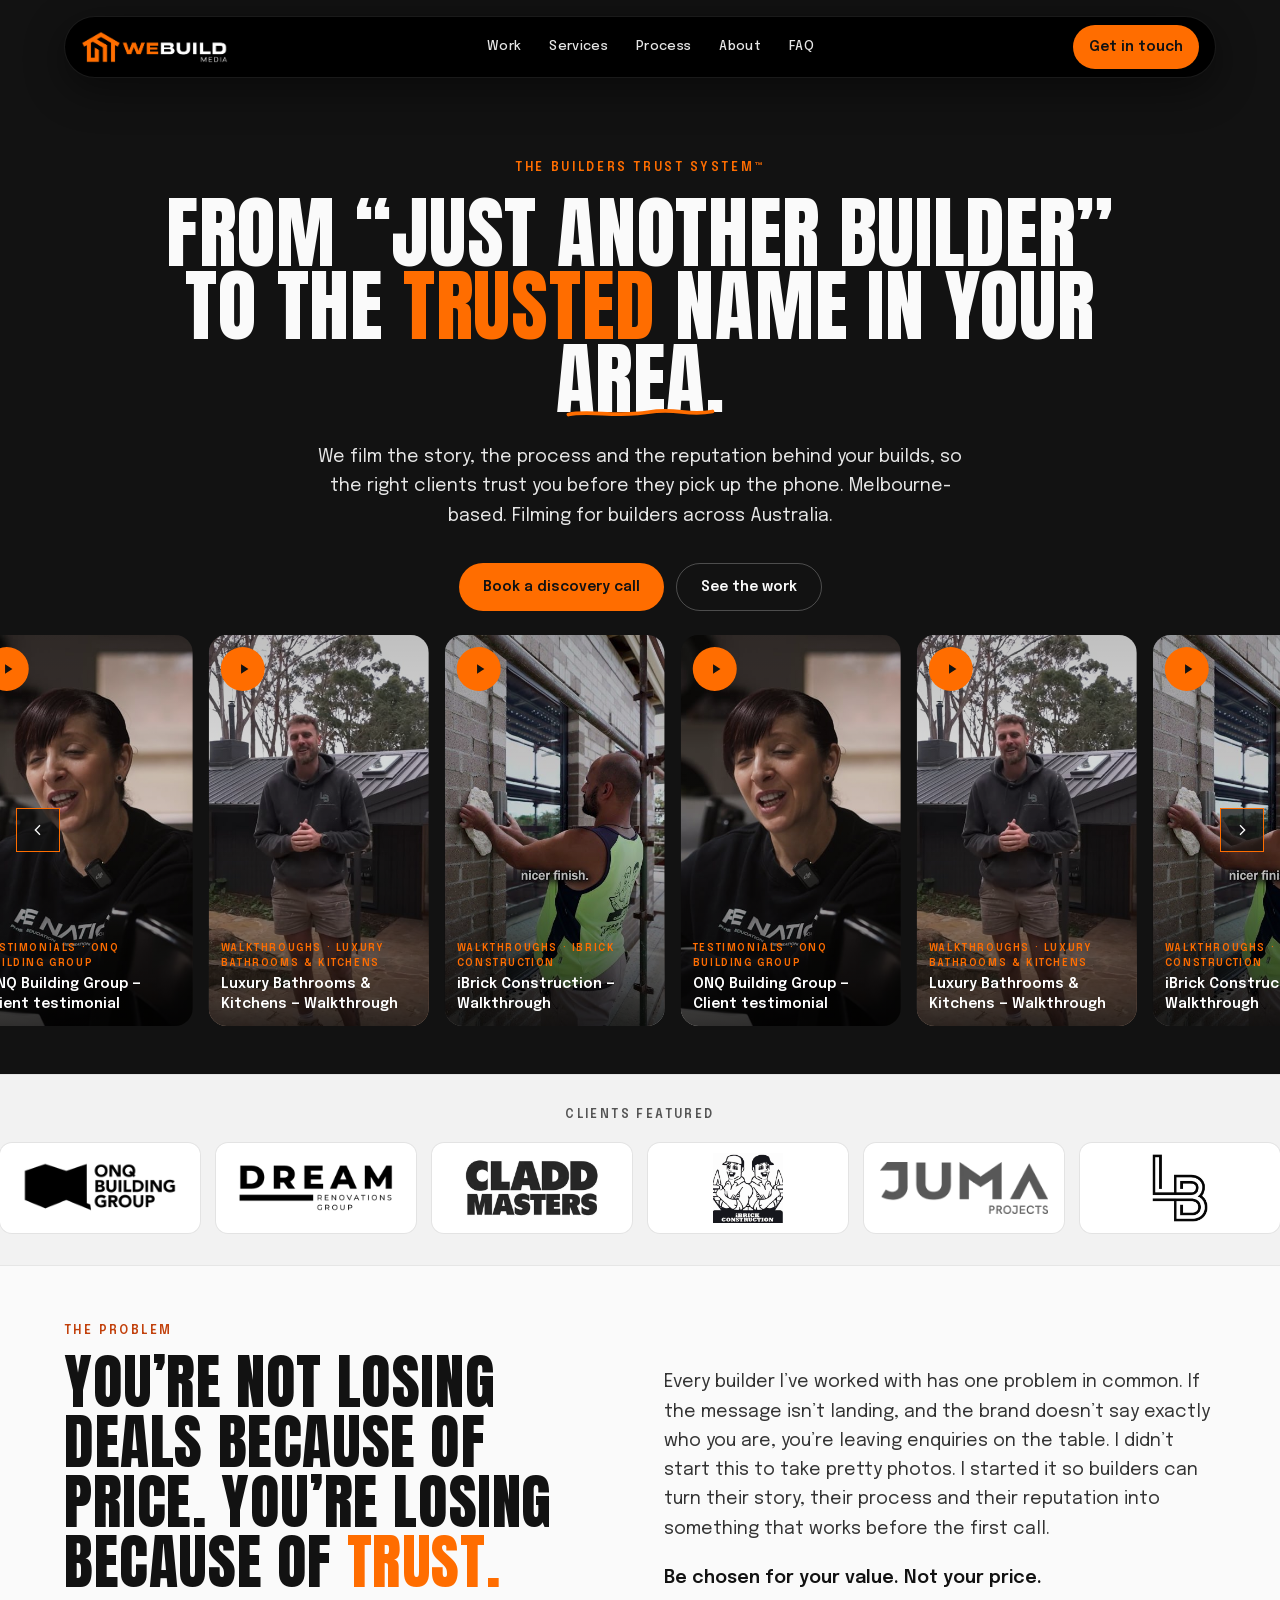
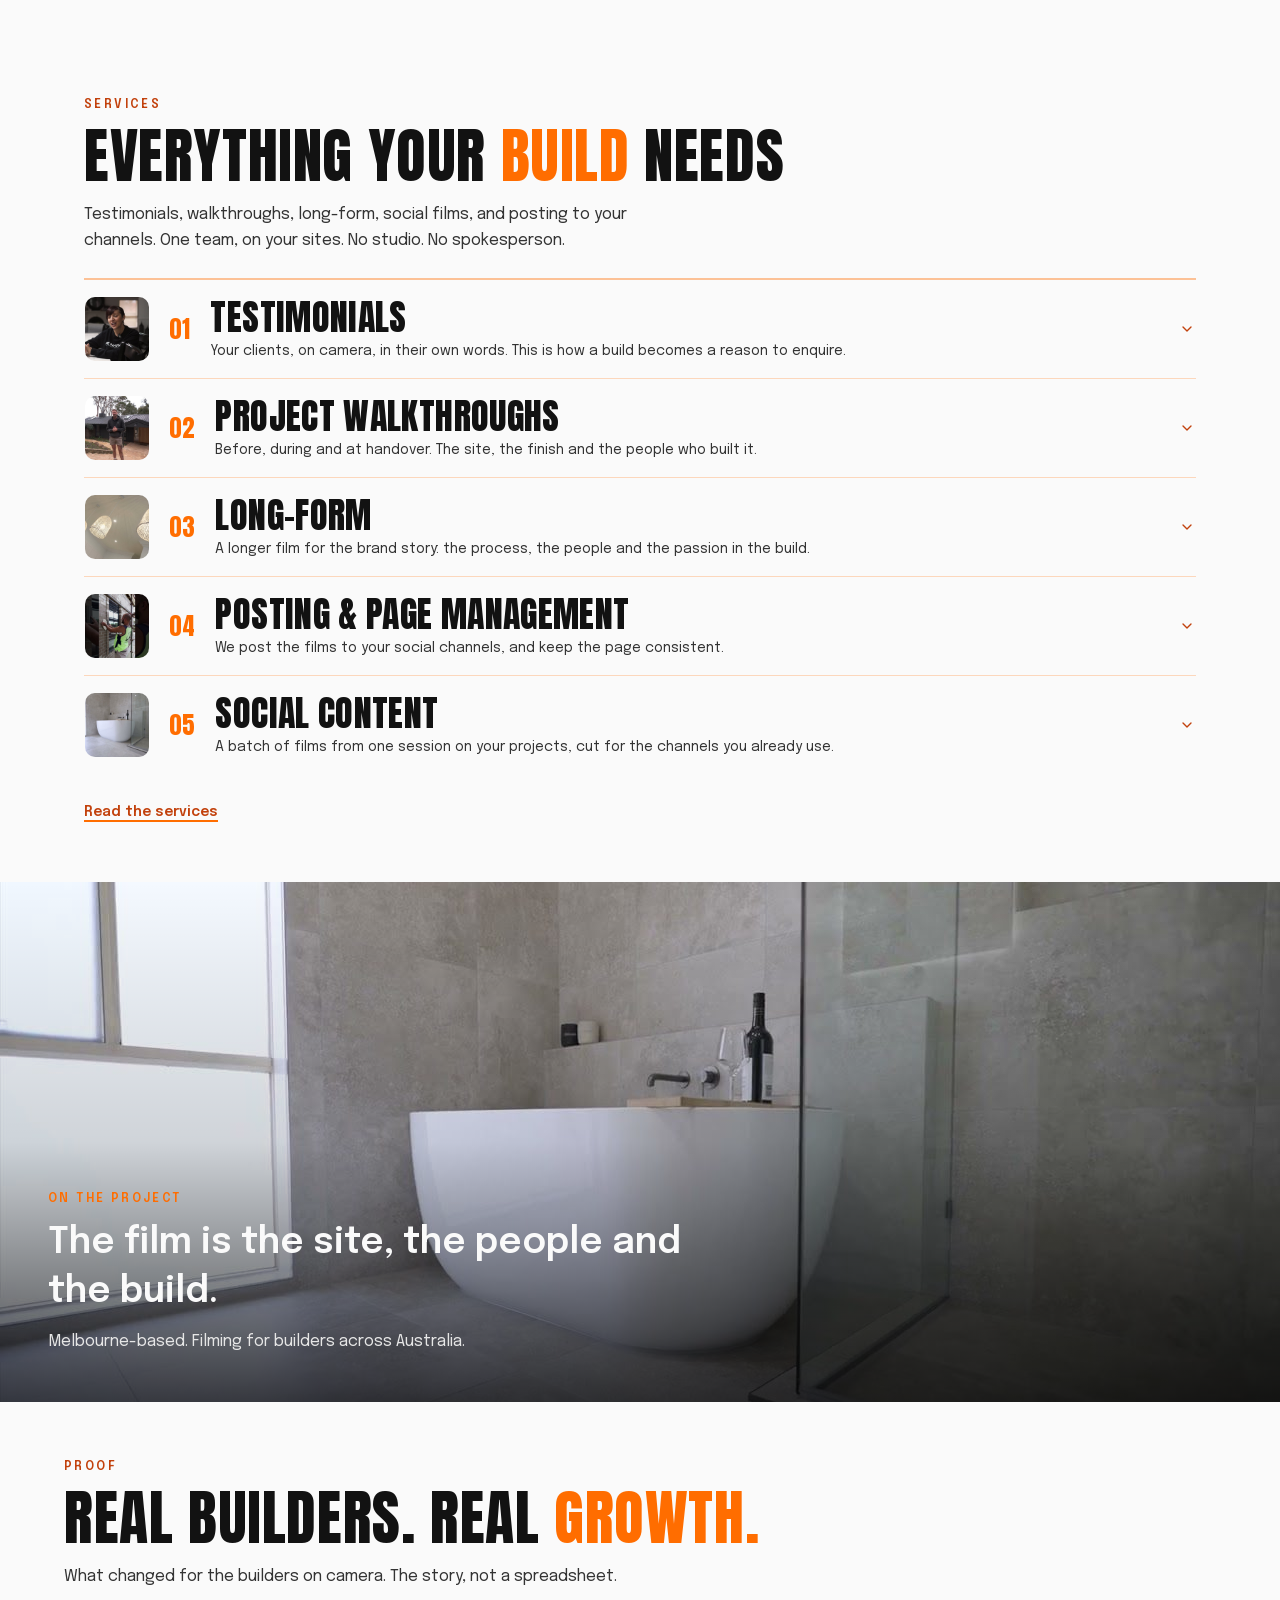
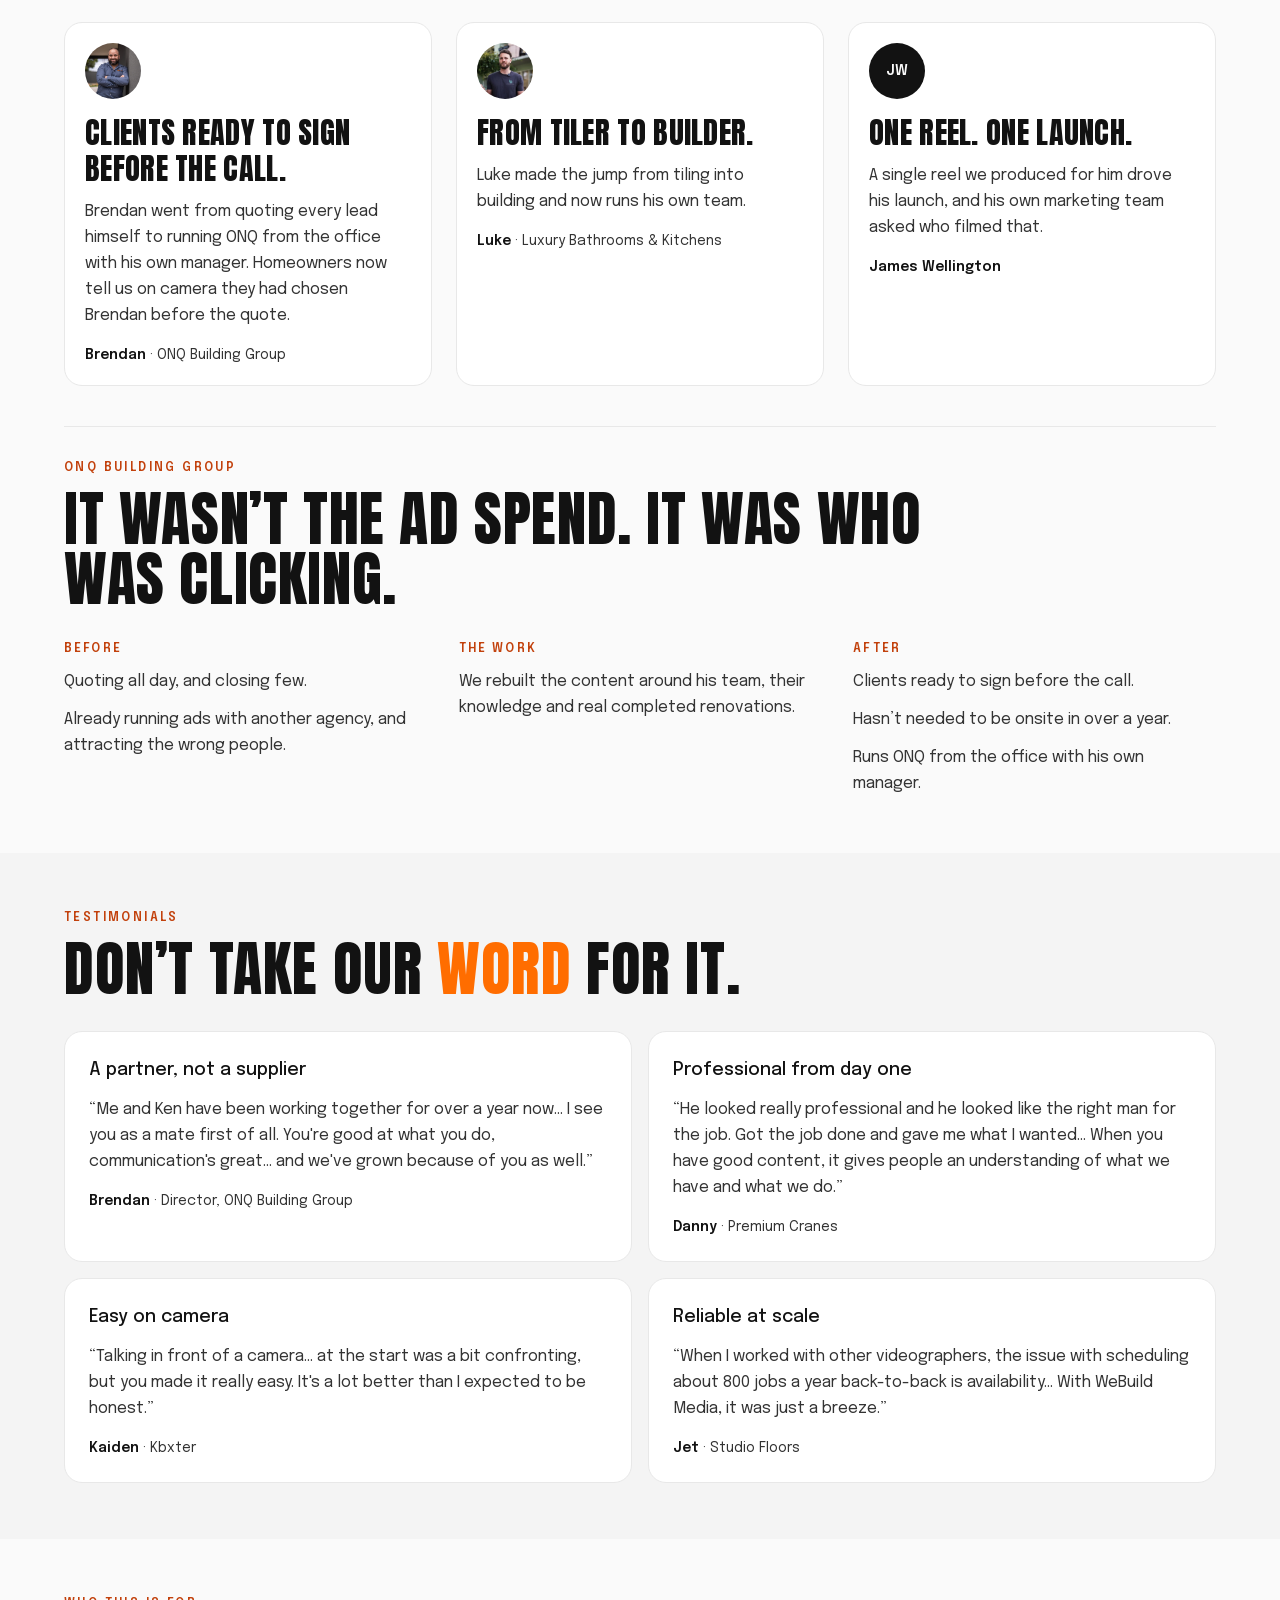
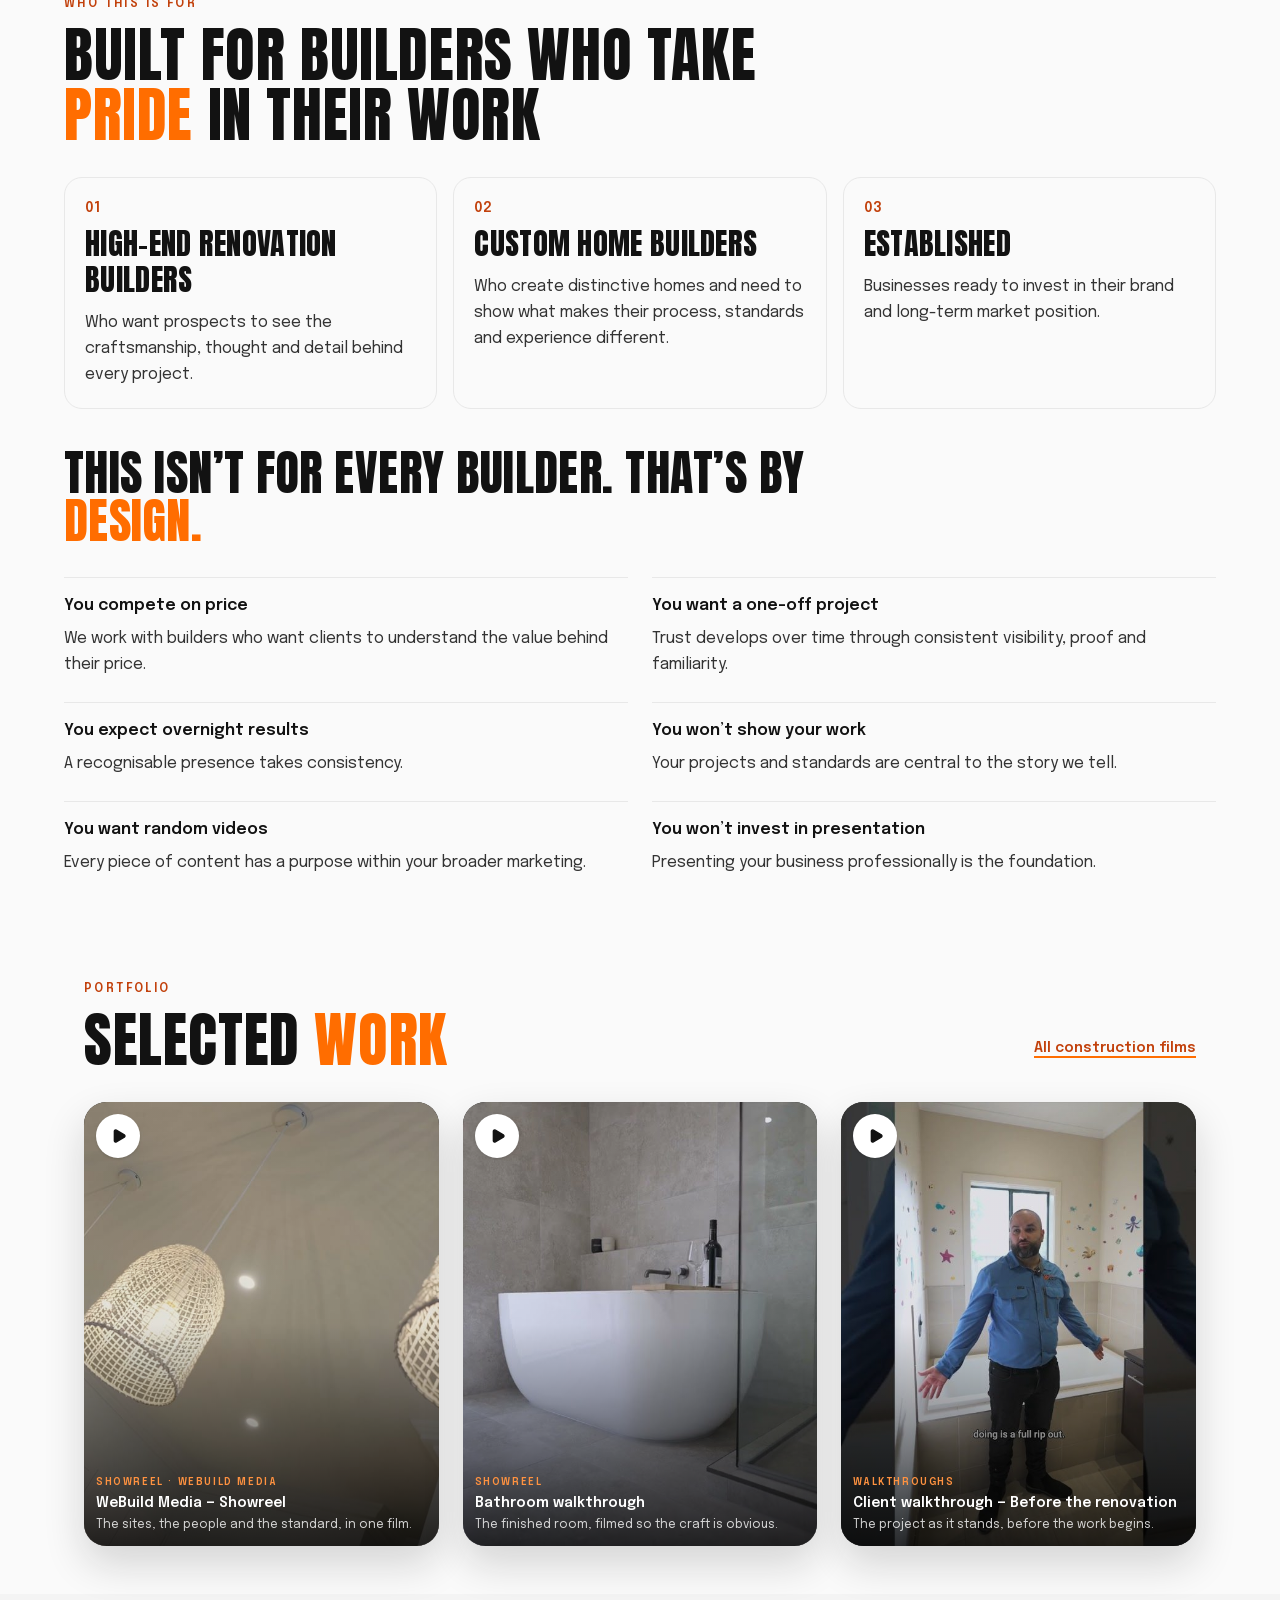
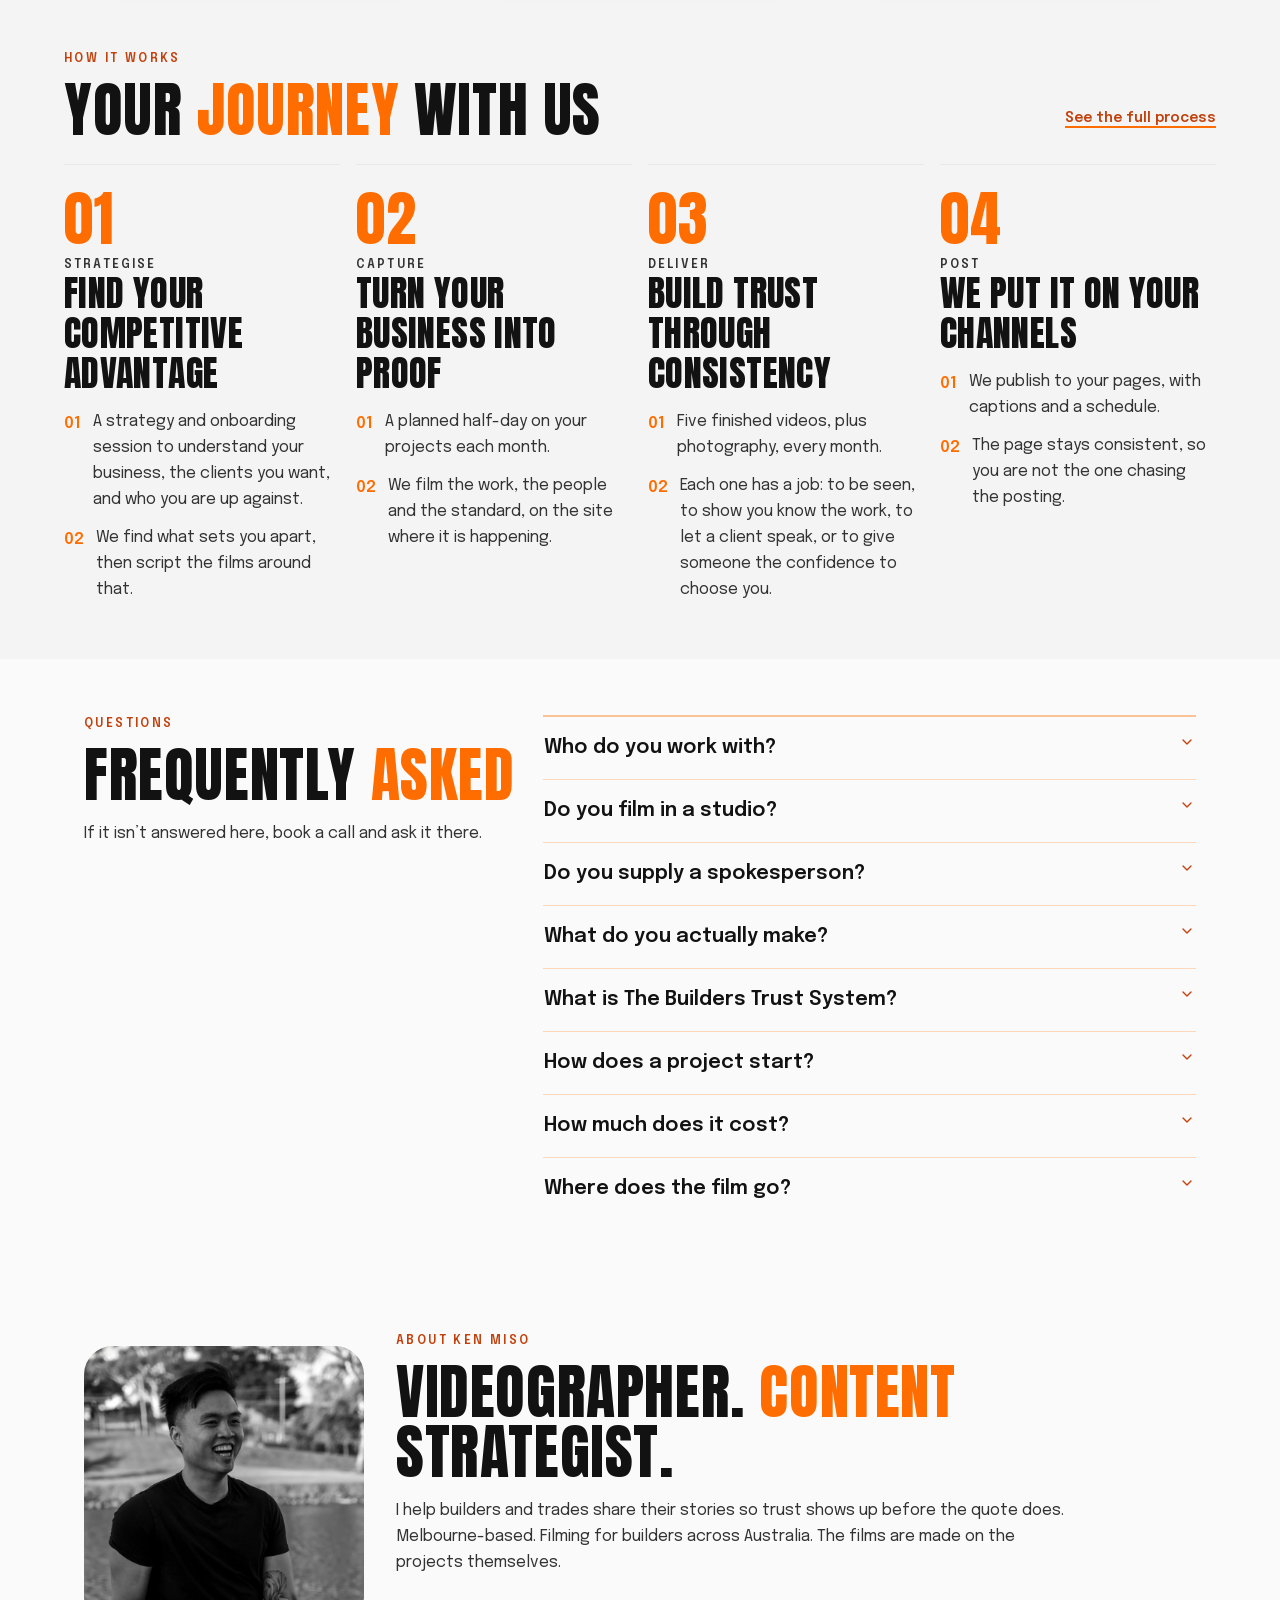
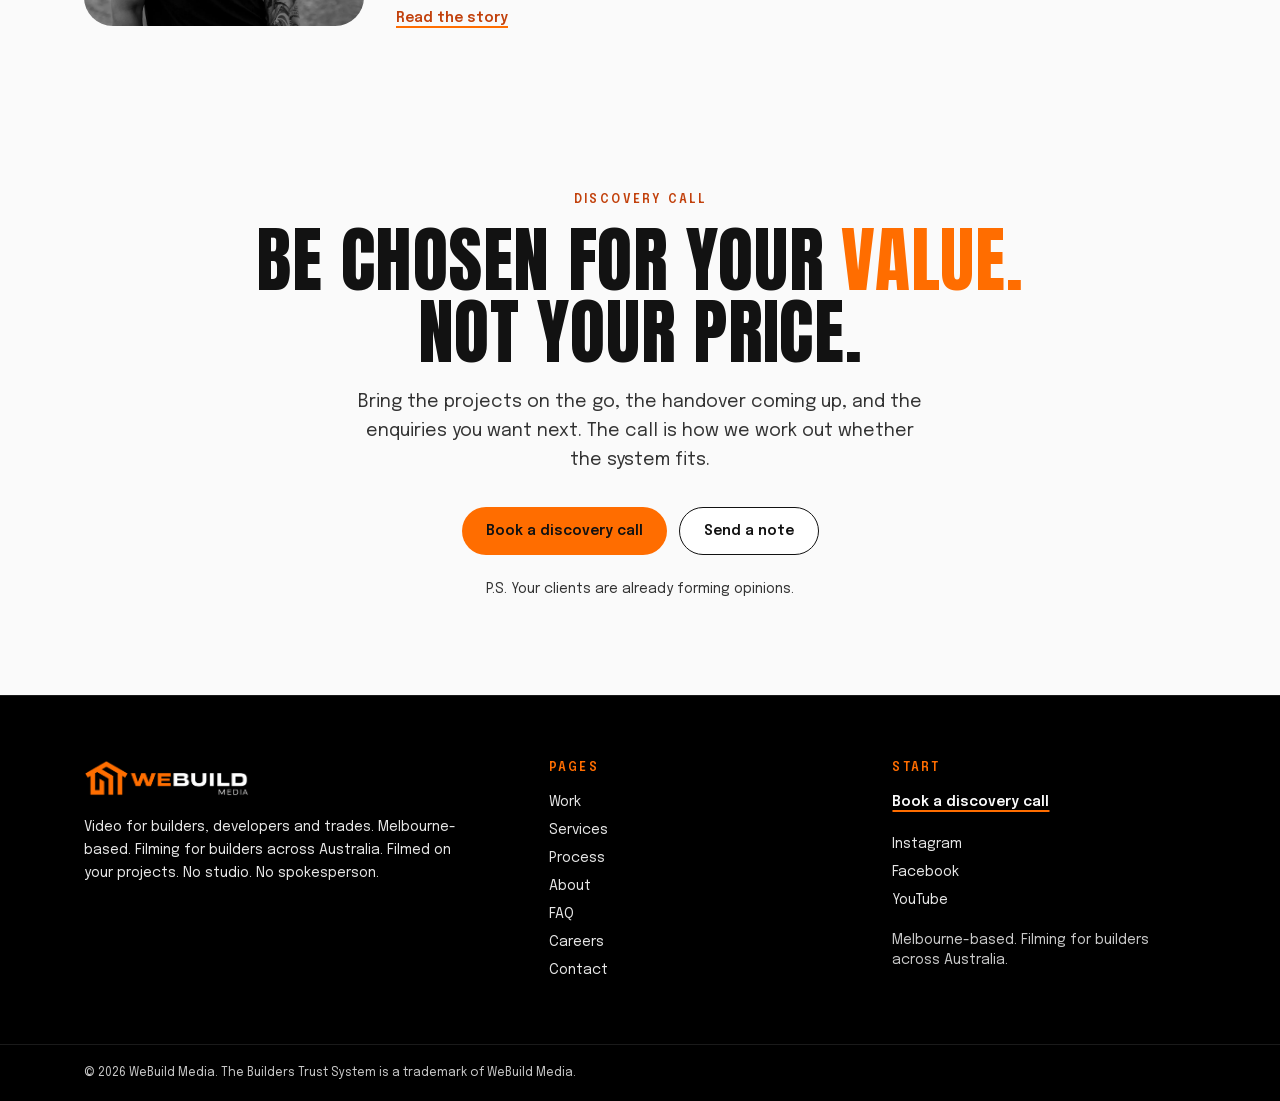
==== commit 92d22c21: "New mid-page band image, smaller header logo" ====
--- a/index.html
+++ b/index.html
@@ -1 +1 @@
-<!DOCTYPE html><!--zKYbGltQD_Cp6ds_EhpbA--><html lang="en-AU" class="__variable_c8e612 __variable_6af5bc"><head><meta name="robots" content="noindex, nofollow"/><meta charSet="utf-8"/><meta name="viewport" content="width=device-width, initial-scale=1"/><link rel="preload" href="_next/static/media/5c9b804ec7dd51d9-s.p.woff2" as="font" crossorigin="" type="font/woff2"/><link rel="preload" href="_next/static/media/62c97acc3aa63787-s.p.woff2" as="font" crossorigin="" type="font/woff2"/><link rel="preload" as="image" href="brand/logo.png"/><link rel="preload" as="image" href="posters/onq-testimonial.jpg"/><link rel="preload" as="image" href="posters/luxury-bathroom.jpg"/><link rel="preload" as="image" href="posters/ibrick.jpg"/><link rel="preload" as="image" href="clients/onq.webp"/><link rel="preload" as="image" href="clients/dream.webp"/><link rel="preload" as="image" href="clients/cladd.webp"/><link rel="preload" as="image" href="clients/ibrick.webp"/><link rel="preload" as="image" href="clients/juma.webp"/><link rel="preload" as="image" href="clients/lb.webp"/><link rel="stylesheet" href="_next/static/css/4a2339d30e879dde.css" data-precedence="next"/><link rel="preload" as="script" fetchPriority="low" href="_next/static/chunks/webpack-a8ac8f56f312a800.js"/><script src="_next/static/chunks/4bd1b696-c023c6e3521b1417.js" async=""></script><script src="_next/static/chunks/255-0e5ac6cd71b0e266.js" async=""></script><script src="_next/static/chunks/main-app-030c2c8391477c63.js" async=""></script><script src="_next/static/chunks/619-ba102abea3e3d0e4.js" async=""></script><script src="_next/static/chunks/app/layout-e9adcb84d67da71c.js" async=""></script><script src="_next/static/chunks/12-5d428369b7d77d53.js" async=""></script><script src="_next/static/chunks/0-5d05105b1e374952.js" async=""></script><script src="_next/static/chunks/524-42c7cd761f9b8a2c.js" async=""></script><script src="_next/static/chunks/222-2bebd154508e8726.js" async=""></script><script src="_next/static/chunks/989-9a53bd85772cb938.js" async=""></script><script src="_next/static/chunks/app/page-add21e11a10e7045.js" async=""></script><link rel="preload" as="image" href="clients/interior-secrets.webp"/><link rel="preload" as="image" href="clients/deakin.webp"/><link rel="preload" as="image" href="posters/header.jpg"/><link rel="preload" as="image" href="posters/bathroom-highlight.jpg"/><link rel="preload" as="image" href="photos/on-site.webp"/><link rel="preload" as="image" href="photos/brendan.webp"/><link rel="preload" as="image" href="photos/luke.webp"/><link rel="preload" as="image" href="posters/before-reno.jpg"/><link rel="preload" as="image" href="photos/ken.webp"/><meta name="next-size-adjust" content=""/><title>WeBuild Media | Video for builders, developers and trades</title><meta name="description" content="Melbourne-based. Filming for builders across Australia. Testimonials, project walkthroughs, long-form and social content, filmed on your projects and posted to your channels."/><meta property="og:title" content="WeBuild Media | Video for builders, developers and trades"/><meta property="og:description" content="The Builders Trust System. Story, process and reputation, filmed on your sites. Melbourne-based. Filming for builders across Australia."/><meta property="og:site_name" content="WeBuild Media"/><meta property="og:locale" content="en_AU"/><meta property="og:image:alt" content="WeBuild Media — video for builders, developers and trades"/><meta property="og:image:type" content="image/png"/><meta property="og:image" content="http://127.0.0.1:43123/opengraph-image?a3a6aac88df7ce22"/><meta property="og:image:width" content="1200"/><meta property="og:image:height" content="630"/><meta property="og:type" content="website"/><meta name="twitter:card" content="summary_large_image"/><meta name="twitter:title" content="WeBuild Media"/><meta name="twitter:description" content="Melbourne-based. Filming for builders across Australia."/><meta name="twitter:image:alt" content="WeBuild Media — video for builders, developers and trades"/><meta name="twitter:image:type" content="image/png"/><meta name="twitter:image" content="http://127.0.0.1:43123/opengraph-image?a3a6aac88df7ce22"/><meta name="twitter:image:width" content="1200"/><meta name="twitter:image:height" content="630"/><link rel="icon" href="icon.png" type="image/png" sizes="64x64"/><script src="_next/static/chunks/polyfills-42372ed130431b0a.js" noModule=""></script></head><body class="antialiased"><div hidden=""><!--$--><!--/$--></div><a href="#main" class="sr-only focus:not-sr-only focus:absolute focus:top-4 focus:left-4 focus:z-50 focus:rounded-full focus:bg-brand focus:px-4 focus:py-2 focus:text-ink">Skip to content</a><header class="fixed inset-x-0 top-0 z-40 px-3 pt-3 md:px-5 md:pt-4"><div class="mx-auto flex max-w-6xl items-center justify-between gap-3 rounded-full border border-white/10 bg-black px-3 py-2 text-[#e6e6e6] shadow-[0_12px_40px_rgba(0,0,0,0.45)] md:px-4"><a class="shrink-0" aria-label="WeBuild Media, home" href="index.html"><img src="brand/logo.png" alt="" class="h-8 w-auto max-w-[46vw] sm:h-9 sm:max-w-none md:h-10"/></a><nav class="hidden items-center gap-1 lg:flex" aria-label="Primary"><a class="rounded-full px-3 py-2 text-[13px] font-medium tracking-wide text-[#e6e6e6] transition hover:bg-white/10 hover:text-brand" href="work.html">Work</a><a class="rounded-full px-3 py-2 text-[13px] font-medium tracking-wide text-[#e6e6e6] transition hover:bg-white/10 hover:text-brand" href="services.html">Services</a><a class="rounded-full px-3 py-2 text-[13px] font-medium tracking-wide text-[#e6e6e6] transition hover:bg-white/10 hover:text-brand" href="process.html">Process</a><a class="rounded-full px-3 py-2 text-[13px] font-medium tracking-wide text-[#e6e6e6] transition hover:bg-white/10 hover:text-brand" href="about.html">About</a><a class="rounded-full px-3 py-2 text-[13px] font-medium tracking-wide text-[#e6e6e6] transition hover:bg-white/10 hover:text-brand" href="faq.html">FAQ</a></nav><div class="flex items-center gap-2"><a href="https://tidycal.com/webuildmedia/discoverycall" class="inline-flex h-11 shrink-0 items-center rounded-full bg-brand px-3.5 text-sm font-semibold whitespace-nowrap text-ink transition hover:bg-brand-light sm:px-4">Get in touch</a><button type="button" class="inline-flex size-11 items-center justify-center rounded-full text-[#fafafa] lg:hidden" aria-expanded="false" aria-controls="mobile-nav"><span class="sr-only">Open menu</span><svg xmlns="http://www.w3.org/2000/svg" width="24" height="24" viewBox="0 0 24 24" fill="none" stroke="currentColor" stroke-width="2" stroke-linecap="round" stroke-linejoin="round" class="lucide lucide-menu" aria-hidden="true"><path d="M4 5h16"></path><path d="M4 12h16"></path><path d="M4 19h16"></path></svg></button></div></div><nav id="mobile-nav" class="hidden mx-auto mt-2 max-w-6xl rounded-3xl border border-white/10 bg-black p-4 text-[#e6e6e6] lg:hidden" aria-label="Mobile"><ul class="grid gap-1"><li><a class="block min-h-11 rounded-2xl px-3 py-3 text-lg" href="work.html">Work</a></li><li><a class="block min-h-11 rounded-2xl px-3 py-3 text-lg" href="services.html">Services</a></li><li><a class="block min-h-11 rounded-2xl px-3 py-3 text-lg" href="process.html">Process</a></li><li><a class="block min-h-11 rounded-2xl px-3 py-3 text-lg" href="about.html">About</a></li><li><a class="block min-h-11 rounded-2xl px-3 py-3 text-lg" href="faq.html">FAQ</a></li><li><a class="block min-h-11 rounded-2xl px-3 py-3 text-lg" href="careers.html">Careers</a></li><li><a class="block min-h-11 rounded-2xl px-3 py-3 text-lg" href="contact.html">Contact</a></li></ul></nav></header><main id="main"><div class="dark-band"><section class="px-5 pt-32 pb-6 md:pt-40"><div class="rise mx-auto max-w-5xl text-center"><p class="text-xs font-semibold tracking-[0.22em] text-brand uppercase">The Builders Trust System™</p><h1 class="mt-5 text-[2.15rem] leading-[0.92] sm:text-5xl md:text-[clamp(3.4rem,6.2vw,6.2rem)]">From “just another builder” to the <span class="text-brand">trusted</span> name in your<!-- --> <span class="relative inline-block sm:whitespace-nowrap">area.<svg aria-hidden="true" viewBox="0 0 200 16" class="absolute -bottom-1 left-0 h-3 w-full"><path d="M4 10 C 30 4, 70 14, 110 7 S 160 13, 196 6" fill="none" stroke="#FF6D00" stroke-width="5" stroke-linecap="round"></path></svg></span></h1><p class="mx-auto mt-7 max-w-2xl text-base leading-relaxed text-[#e6e6e6] md:text-lg">We film the story, the process and the reputation behind your builds, so the right clients trust you before they pick up the phone. <!-- -->Melbourne-based. Filming for builders across Australia.</p><div class="mt-8 flex flex-col items-center justify-center gap-3 sm:flex-row"><a href="https://tidycal.com/webuildmedia/discoverycall" class="inline-flex h-12 min-h-11 items-center rounded-full bg-brand px-6 text-sm font-semibold text-ink transition hover:bg-brand-light">Book a discovery call</a><a class="inline-flex h-12 min-h-11 items-center rounded-full border border-white/25 px-6 text-sm font-semibold text-[#fafafa] transition hover:border-brand hover:text-brand" href="work.html">See the work</a></div></div></section><div class="pb-12"><div data-hero-carousel="true" class="relative" role="region" aria-roledescription="carousel" aria-label="Short-form construction films"><div data-hero-viewport="true" class="overflow-hidden"><div data-hero-track="true" class="flex w-max"><div class="flex gap-3 pr-3 md:gap-4 md:pr-4"><button type="button" data-hero-card="true" data-video-embed="https://player.vimeo.com/video/1122848957?dnt=1" data-video-title="ONQ Building Group — Client testimonial" class="relative aspect-[9/16] w-[calc((100vw-3.25rem)/2)] shrink-0 overflow-hidden rounded-2xl text-left sm:w-[190px] lg:w-[210px] xl:w-[220px] focus-visible:outline-2 focus-visible:outline-offset-2 focus-visible:outline-brand" aria-label="Play ONQ Building Group — Client testimonial"><img src="posters/onq-testimonial.jpg" alt="" class="absolute inset-0 h-full w-full object-cover"/><span class="absolute inset-0 bg-gradient-to-t from-black/80 via-black/10 to-black/25"></span><span class="absolute top-3 left-3 inline-flex size-11 items-center justify-center rounded-full bg-brand text-ink"><svg viewBox="0 0 24 24" class="ml-0.5 size-4" aria-hidden="true"><path d="M8 5v14l11-7z" fill="currentColor"></path></svg></span><span class="absolute inset-x-0 bottom-0 p-3"><span class="block text-[10px] font-semibold tracking-[0.16em] text-brand uppercase">Testimonials<!-- --> · ONQ Building Group</span><span class="mt-1 block font-sans text-sm leading-snug font-semibold text-white">ONQ Building Group — Client testimonial</span></span></button><button type="button" data-hero-card="true" data-video-embed="https://player.vimeo.com/video/1122829307?dnt=1" data-video-title="Luxury Bathrooms &amp; Kitchens — Walkthrough" class="relative aspect-[9/16] w-[calc((100vw-3.25rem)/2)] shrink-0 overflow-hidden rounded-2xl text-left sm:w-[190px] lg:w-[210px] xl:w-[220px] focus-visible:outline-2 focus-visible:outline-offset-2 focus-visible:outline-brand" aria-label="Play Luxury Bathrooms &amp; Kitchens — Walkthrough"><img src="posters/luxury-bathroom.jpg" alt="" class="absolute inset-0 h-full w-full object-cover"/><span class="absolute inset-0 bg-gradient-to-t from-black/80 via-black/10 to-black/25"></span><span class="absolute top-3 left-3 inline-flex size-11 items-center justify-center rounded-full bg-brand text-ink"><svg viewBox="0 0 24 24" class="ml-0.5 size-4" aria-hidden="true"><path d="M8 5v14l11-7z" fill="currentColor"></path></svg></span><span class="absolute inset-x-0 bottom-0 p-3"><span class="block text-[10px] font-semibold tracking-[0.16em] text-brand uppercase">Walkthroughs<!-- --> · Luxury Bathrooms &amp; Kitchens</span><span class="mt-1 block font-sans text-sm leading-snug font-semibold text-white">Luxury Bathrooms &amp; Kitchens — Walkthrough</span></span></button><button type="button" data-hero-card="true" data-video-embed="https://www.youtube-nocookie.com/embed/KhCO4UnyC9o?rel=0" data-video-title="iBrick Construction — Walkthrough" class="relative aspect-[9/16] w-[calc((100vw-3.25rem)/2)] shrink-0 overflow-hidden rounded-2xl text-left sm:w-[190px] lg:w-[210px] xl:w-[220px] focus-visible:outline-2 focus-visible:outline-offset-2 focus-visible:outline-brand" aria-label="Play iBrick Construction — Walkthrough"><img src="posters/ibrick.jpg" alt="" class="absolute inset-0 h-full w-full object-cover"/><span class="absolute inset-0 bg-gradient-to-t from-black/80 via-black/10 to-black/25"></span><span class="absolute top-3 left-3 inline-flex size-11 items-center justify-center rounded-full bg-brand text-ink"><svg viewBox="0 0 24 24" class="ml-0.5 size-4" aria-hidden="true"><path d="M8 5v14l11-7z" fill="currentColor"></path></svg></span><span class="absolute inset-x-0 bottom-0 p-3"><span class="block text-[10px] font-semibold tracking-[0.16em] text-brand uppercase">Walkthroughs<!-- --> · iBrick Construction</span><span class="mt-1 block font-sans text-sm leading-snug font-semibold text-white">iBrick Construction — Walkthrough</span></span></button></div><div class="flex gap-3 pr-3 md:gap-4 md:pr-4" aria-hidden="true"><button type="button" data-hero-card="true" data-video-embed="https://player.vimeo.com/video/1122848957?dnt=1" data-video-title="ONQ Building Group — Client testimonial" class="relative aspect-[9/16] w-[calc((100vw-3.25rem)/2)] shrink-0 overflow-hidden rounded-2xl text-left sm:w-[190px] lg:w-[210px] xl:w-[220px] focus-visible:outline-2 focus-visible:outline-offset-2 focus-visible:outline-brand" aria-label="Play ONQ Building Group — Client testimonial"><img src="posters/onq-testimonial.jpg" alt="" class="absolute inset-0 h-full w-full object-cover"/><span class="absolute inset-0 bg-gradient-to-t from-black/80 via-black/10 to-black/25"></span><span class="absolute top-3 left-3 inline-flex size-11 items-center justify-center rounded-full bg-brand text-ink"><svg viewBox="0 0 24 24" class="ml-0.5 size-4" aria-hidden="true"><path d="M8 5v14l11-7z" fill="currentColor"></path></svg></span><span class="absolute inset-x-0 bottom-0 p-3"><span class="block text-[10px] font-semibold tracking-[0.16em] text-brand uppercase">Testimonials<!-- --> · ONQ Building Group</span><span class="mt-1 block font-sans text-sm leading-snug font-semibold text-white">ONQ Building Group — Client testimonial</span></span></button><button type="button" data-hero-card="true" data-video-embed="https://player.vimeo.com/video/1122829307?dnt=1" data-video-title="Luxury Bathrooms &amp; Kitchens — Walkthrough" class="relative aspect-[9/16] w-[calc((100vw-3.25rem)/2)] shrink-0 overflow-hidden rounded-2xl text-left sm:w-[190px] lg:w-[210px] xl:w-[220px] focus-visible:outline-2 focus-visible:outline-offset-2 focus-visible:outline-brand" aria-label="Play Luxury Bathrooms &amp; Kitchens — Walkthrough"><img src="posters/luxury-bathroom.jpg" alt="" class="absolute inset-0 h-full w-full object-cover"/><span class="absolute inset-0 bg-gradient-to-t from-black/80 via-black/10 to-black/25"></span><span class="absolute top-3 left-3 inline-flex size-11 items-center justify-center rounded-full bg-brand text-ink"><svg viewBox="0 0 24 24" class="ml-0.5 size-4" aria-hidden="true"><path d="M8 5v14l11-7z" fill="currentColor"></path></svg></span><span class="absolute inset-x-0 bottom-0 p-3"><span class="block text-[10px] font-semibold tracking-[0.16em] text-brand uppercase">Walkthroughs<!-- --> · Luxury Bathrooms &amp; Kitchens</span><span class="mt-1 block font-sans text-sm leading-snug font-semibold text-white">Luxury Bathrooms &amp; Kitchens — Walkthrough</span></span></button><button type="button" data-hero-card="true" data-video-embed="https://www.youtube-nocookie.com/embed/KhCO4UnyC9o?rel=0" data-video-title="iBrick Construction — Walkthrough" class="relative aspect-[9/16] w-[calc((100vw-3.25rem)/2)] shrink-0 overflow-hidden rounded-2xl text-left sm:w-[190px] lg:w-[210px] xl:w-[220px] focus-visible:outline-2 focus-visible:outline-offset-2 focus-visible:outline-brand" aria-label="Play iBrick Construction — Walkthrough"><img src="posters/ibrick.jpg" alt="" class="absolute inset-0 h-full w-full object-cover"/><span class="absolute inset-0 bg-gradient-to-t from-black/80 via-black/10 to-black/25"></span><span class="absolute top-3 left-3 inline-flex size-11 items-center justify-center rounded-full bg-brand text-ink"><svg viewBox="0 0 24 24" class="ml-0.5 size-4" aria-hidden="true"><path d="M8 5v14l11-7z" fill="currentColor"></path></svg></span><span class="absolute inset-x-0 bottom-0 p-3"><span class="block text-[10px] font-semibold tracking-[0.16em] text-brand uppercase">Walkthroughs<!-- --> · iBrick Construction</span><span class="mt-1 block font-sans text-sm leading-snug font-semibold text-white">iBrick Construction — Walkthrough</span></span></button></div></div></div><div class="pointer-events-none absolute inset-y-0 right-0 left-0 flex items-center justify-between px-2 md:px-4"><button type="button" data-hero-prev="true" class="pointer-events-auto inline-flex size-11 items-center justify-center border border-brand bg-ink/70 text-[#fafafa] transition hover:bg-brand hover:text-ink" aria-label="Previous films"><svg viewBox="0 0 24 24" class="size-4" aria-hidden="true"><path d="M15 5 8 12l7 7" fill="none" stroke="currentColor" stroke-width="2"></path></svg></button><button type="button" data-hero-next="true" class="pointer-events-auto inline-flex size-11 items-center justify-center border border-brand bg-ink/70 text-[#fafafa] transition hover:bg-brand hover:text-ink" aria-label="Next films"><svg viewBox="0 0 24 24" class="size-4" aria-hidden="true"><path d="m9 5 7 7-7 7" fill="none" stroke="currentColor" stroke-width="2"></path></svg></button></div></div><script src="hero-carousel.js" defer=""></script></div><section aria-label="Clients featured" class="overflow-hidden border-y border-black/5 bg-[#f2f2f2] py-8 text-ink"><p class="text-center text-xs font-semibold tracking-[0.2em] text-ink/70 uppercase">Clients featured</p><div class="relative mt-5"><div class="marquee-track flex w-max items-center gap-4 pr-4"><div class="flex h-[72px] w-[160px] shrink-0 items-center justify-center rounded-[12px] bg-white px-3 py-2.5 shadow-[0_0_0_1px_rgba(0,0,0,0.06)] md:h-[90px] md:w-[200px] md:px-4"><img src="clients/onq.webp" alt="ONQ Building Group" class="h-full w-full object-contain brightness-0"/></div><div class="flex h-[72px] w-[160px] shrink-0 items-center justify-center rounded-[12px] bg-white px-3 py-2.5 shadow-[0_0_0_1px_rgba(0,0,0,0.06)] md:h-[90px] md:w-[200px] md:px-4"><img src="clients/dream.webp" alt="Dream Renovations Group" class="h-full w-full object-contain brightness-0"/></div><div class="flex h-[72px] w-[160px] shrink-0 items-center justify-center rounded-[12px] bg-white px-3 py-2.5 shadow-[0_0_0_1px_rgba(0,0,0,0.06)] md:h-[90px] md:w-[200px] md:px-4"><img src="clients/cladd.webp" alt="Cladd Masters" class="h-full w-full object-contain "/></div><div class="flex h-[72px] w-[160px] shrink-0 items-center justify-center rounded-[12px] bg-white px-3 py-2.5 shadow-[0_0_0_1px_rgba(0,0,0,0.06)] md:h-[90px] md:w-[200px] md:px-4"><img src="clients/ibrick.webp" alt="iBrick Construction" class="h-full w-full object-contain "/></div><div class="flex h-[72px] w-[160px] shrink-0 items-center justify-center rounded-[12px] bg-white px-3 py-2.5 shadow-[0_0_0_1px_rgba(0,0,0,0.06)] md:h-[90px] md:w-[200px] md:px-4"><img src="clients/juma.webp" alt="Juma Projects" class="h-full w-full object-contain "/></div><div class="flex h-[72px] w-[160px] shrink-0 items-center justify-center rounded-[12px] bg-white px-3 py-2.5 shadow-[0_0_0_1px_rgba(0,0,0,0.06)] md:h-[90px] md:w-[200px] md:px-4"><img src="clients/lb.webp" alt="Luxury Bathroom and Kitchens" class="h-full w-full object-contain "/></div><div class="flex h-[72px] w-[160px] shrink-0 items-center justify-center rounded-[12px] bg-white px-3 py-2.5 shadow-[0_0_0_1px_rgba(0,0,0,0.06)] md:h-[90px] md:w-[200px] md:px-4"><img src="clients/interior-secrets.webp" alt="Interior Secrets" class="h-full w-full object-contain "/></div><div class="flex h-[72px] w-[160px] shrink-0 items-center justify-center rounded-[12px] bg-white px-3 py-2.5 shadow-[0_0_0_1px_rgba(0,0,0,0.06)] md:h-[90px] md:w-[200px] md:px-4"><img src="clients/deakin.webp" alt="Deakin University" class="h-full w-full object-contain "/></div><div class="flex h-[72px] w-[160px] shrink-0 items-center justify-center rounded-[12px] bg-white px-3 py-2.5 shadow-[0_0_0_1px_rgba(0,0,0,0.06)] md:h-[90px] md:w-[200px] md:px-4"><img src="clients/onq.webp" alt="ONQ Building Group" class="h-full w-full object-contain brightness-0"/></div><div class="flex h-[72px] w-[160px] shrink-0 items-center justify-center rounded-[12px] bg-white px-3 py-2.5 shadow-[0_0_0_1px_rgba(0,0,0,0.06)] md:h-[90px] md:w-[200px] md:px-4"><img src="clients/dream.webp" alt="Dream Renovations Group" class="h-full w-full object-contain brightness-0"/></div><div class="flex h-[72px] w-[160px] shrink-0 items-center justify-center rounded-[12px] bg-white px-3 py-2.5 shadow-[0_0_0_1px_rgba(0,0,0,0.06)] md:h-[90px] md:w-[200px] md:px-4"><img src="clients/cladd.webp" alt="Cladd Masters" class="h-full w-full object-contain "/></div><div class="flex h-[72px] w-[160px] shrink-0 items-center justify-center rounded-[12px] bg-white px-3 py-2.5 shadow-[0_0_0_1px_rgba(0,0,0,0.06)] md:h-[90px] md:w-[200px] md:px-4"><img src="clients/ibrick.webp" alt="iBrick Construction" class="h-full w-full object-contain "/></div><div class="flex h-[72px] w-[160px] shrink-0 items-center justify-center rounded-[12px] bg-white px-3 py-2.5 shadow-[0_0_0_1px_rgba(0,0,0,0.06)] md:h-[90px] md:w-[200px] md:px-4"><img src="clients/juma.webp" alt="Juma Projects" class="h-full w-full object-contain "/></div><div class="flex h-[72px] w-[160px] shrink-0 items-center justify-center rounded-[12px] bg-white px-3 py-2.5 shadow-[0_0_0_1px_rgba(0,0,0,0.06)] md:h-[90px] md:w-[200px] md:px-4"><img src="clients/lb.webp" alt="Luxury Bathroom and Kitchens" class="h-full w-full object-contain "/></div><div class="flex h-[72px] w-[160px] shrink-0 items-center justify-center rounded-[12px] bg-white px-3 py-2.5 shadow-[0_0_0_1px_rgba(0,0,0,0.06)] md:h-[90px] md:w-[200px] md:px-4"><img src="clients/interior-secrets.webp" alt="Interior Secrets" class="h-full w-full object-contain "/></div><div class="flex h-[72px] w-[160px] shrink-0 items-center justify-center rounded-[12px] bg-white px-3 py-2.5 shadow-[0_0_0_1px_rgba(0,0,0,0.06)] md:h-[90px] md:w-[200px] md:px-4"><img src="clients/deakin.webp" alt="Deakin University" class="h-full w-full object-contain "/></div></div></div></section></div><section class="px-5 py-10 md:py-14"><div class="mx-auto grid max-w-6xl items-end gap-6 text-ink md:grid-cols-2 md:gap-12"><div><p class="eyebrow">The problem</p><h2 class="mt-3 text-4xl md:text-6xl">You’re not losing deals because of price. You’re losing because of <span class="text-brand">trust.</span></h2></div><div><p class="measure text-base leading-relaxed text-[#333] md:text-lg">Every builder I’ve worked with has one problem in common. If the message isn’t landing, and the brand doesn’t say exactly who you are, you’re leaving enquiries on the table. I didn’t start this to take pretty photos. I started it so builders can turn their story, their process and their reputation into something that works before the first call.</p><p class="mt-5 text-lg font-semibold text-ink">Be chosen for your value. Not your price.</p></div></div></section><section class="mx-auto max-w-6xl px-5 py-8 md:py-12"><div class="flex flex-wrap items-end justify-between gap-4"><div><p class="eyebrow">Services</p><h2 class="mt-3 text-4xl md:text-6xl">Everything your <span class="text-brand">build</span> needs</h2></div><p class="measure text-base leading-relaxed text-[#333]">Testimonials, walkthroughs, long-form, social films, and posting to your channels. One team, on your sites. No studio. No spokesperson.</p></div><div class="mt-6"><div data-orientation="vertical" data-slot="accordion" class="flex w-full flex-col border-t-2 border-brand/40"><div data-orientation="vertical" data-hidden="" data-index="-1" data-closed="" data-slot="accordion-item" class="not-last:border-b border-brand/25"><h3 data-orientation="vertical" data-hidden="" data-index="-1" data-closed="" class="flex"><button type="button" data-orientation="vertical" data-hidden="" data-index="-1" tabindex="0" aria-expanded="false" id="base-ui-_R_oqnnbH2_" data-slot="accordion-trigger" class="group/accordion-trigger relative flex flex-1 justify-between rounded-lg border border-transparent text-left text-sm font-medium transition-all outline-none focus-visible:border-ring focus-visible:ring-3 focus-visible:ring-ring/50 focus-visible:after:border-ring aria-disabled:pointer-events-none aria-disabled:opacity-50 **:data-[slot=accordion-trigger-icon]:ml-auto **:data-[slot=accordion-trigger-icon]:size-4 **:data-[slot=accordion-trigger-icon]:text-brand-deep items-center gap-3 py-3 hover:no-underline md:py-4"><span class="flex w-full items-center gap-3 text-left md:gap-5"><img src="posters/onq-testimonial.jpg" alt="" class="size-14 shrink-0 rounded-lg object-cover md:size-16"/><span class="display text-xl text-brand md:text-2xl">01</span><span><span class="display block text-2xl md:text-4xl">Testimonials</span><span class="mt-1 block max-w-2xl font-sans text-sm font-normal normal-case tracking-normal text-muted-foreground">Your clients, on camera, in their own words. This is how a build becomes a reason to enquire.</span></span></span><svg xmlns="http://www.w3.org/2000/svg" width="24" height="24" viewBox="0 0 24 24" fill="none" stroke="currentColor" stroke-width="2" stroke-linecap="round" stroke-linejoin="round" class="lucide lucide-chevron-down pointer-events-none shrink-0 group-aria-expanded/accordion-trigger:hidden" aria-hidden="true" data-slot="accordion-trigger-icon"><path d="m6 9 6 6 6-6"></path></svg><svg xmlns="http://www.w3.org/2000/svg" width="24" height="24" viewBox="0 0 24 24" fill="none" stroke="currentColor" stroke-width="2" stroke-linecap="round" stroke-linejoin="round" class="lucide lucide-chevron-up pointer-events-none hidden shrink-0 group-aria-expanded/accordion-trigger:inline" aria-hidden="true" data-slot="accordion-trigger-icon"><path d="m18 15-6-6-6 6"></path></svg></button></h3><div data-orientation="vertical" data-hidden="" data-index="-1" data-closed="" hidden="" id="base-ui-_R_oqnnbH1_" aria-labelledby="base-ui-_R_oqnnbH2_" role="region" style="--accordion-panel-height:auto;--accordion-panel-width:auto" data-slot="accordion-content" class="overflow-hidden text-sm data-open:animate-accordion-down data-closed:animate-accordion-up"><div class="h-(--accordion-panel-height) pt-0 data-ending-style:h-0 data-starting-style:h-0 [&amp;_a]:underline [&amp;_a]:underline-offset-3 [&amp;_a]:hover:text-foreground [&amp;_p:not(:last-child)]:mb-4 max-w-2xl pb-4 pl-20 text-base leading-relaxed text-[#333] md:pl-28">The films that carry trust are the ones where a homeowner or a developer says why they chose you. Scripts are written in the speaker’s voice. The public cut on this site is the ONQ Building Group client testimonial.</div></div></div><div data-orientation="vertical" data-hidden="" data-index="-1" data-closed="" data-slot="accordion-item" class="not-last:border-b border-brand/25"><h3 data-orientation="vertical" data-hidden="" data-index="-1" data-closed="" class="flex"><button type="button" data-orientation="vertical" data-hidden="" data-index="-1" tabindex="0" aria-expanded="false" id="base-ui-_R_18qnnbH2_" data-slot="accordion-trigger" class="group/accordion-trigger relative flex flex-1 justify-between rounded-lg border border-transparent text-left text-sm font-medium transition-all outline-none focus-visible:border-ring focus-visible:ring-3 focus-visible:ring-ring/50 focus-visible:after:border-ring aria-disabled:pointer-events-none aria-disabled:opacity-50 **:data-[slot=accordion-trigger-icon]:ml-auto **:data-[slot=accordion-trigger-icon]:size-4 **:data-[slot=accordion-trigger-icon]:text-brand-deep items-center gap-3 py-3 hover:no-underline md:py-4"><span class="flex w-full items-center gap-3 text-left md:gap-5"><img src="posters/luxury-bathroom.jpg" alt="" class="size-14 shrink-0 rounded-lg object-cover md:size-16"/><span class="display text-xl text-brand md:text-2xl">02</span><span><span class="display block text-2xl md:text-4xl">Project walkthroughs</span><span class="mt-1 block max-w-2xl font-sans text-sm font-normal normal-case tracking-normal text-muted-foreground">Before, during and at handover. The site, the finish and the people who built it.</span></span></span><svg xmlns="http://www.w3.org/2000/svg" width="24" height="24" viewBox="0 0 24 24" fill="none" stroke="currentColor" stroke-width="2" stroke-linecap="round" stroke-linejoin="round" class="lucide lucide-chevron-down pointer-events-none shrink-0 group-aria-expanded/accordion-trigger:hidden" aria-hidden="true" data-slot="accordion-trigger-icon"><path d="m6 9 6 6 6-6"></path></svg><svg xmlns="http://www.w3.org/2000/svg" width="24" height="24" viewBox="0 0 24 24" fill="none" stroke="currentColor" stroke-width="2" stroke-linecap="round" stroke-linejoin="round" class="lucide lucide-chevron-up pointer-events-none hidden shrink-0 group-aria-expanded/accordion-trigger:inline" aria-hidden="true" data-slot="accordion-trigger-icon"><path d="m18 15-6-6-6 6"></path></svg></button></h3><div data-orientation="vertical" data-hidden="" data-index="-1" data-closed="" hidden="" id="base-ui-_R_18qnnbH1_" aria-labelledby="base-ui-_R_18qnnbH2_" role="region" style="--accordion-panel-height:auto;--accordion-panel-width:auto" data-slot="accordion-content" class="overflow-hidden text-sm data-open:animate-accordion-down data-closed:animate-accordion-up"><div class="h-(--accordion-panel-height) pt-0 data-ending-style:h-0 data-starting-style:h-0 [&amp;_a]:underline [&amp;_a]:underline-offset-3 [&amp;_a]:hover:text-foreground [&amp;_p:not(:last-child)]:mb-4 max-w-2xl pb-4 pl-20 text-base leading-relaxed text-[#333] md:pl-28">Walkthroughs show the work instead of describing it. On this site: a luxury bathroom walkthrough, a client walkthrough before the renovation, a bathroom film, and an iBrick Construction walkthrough.</div></div></div><div data-orientation="vertical" data-hidden="" data-index="-1" data-closed="" data-slot="accordion-item" class="not-last:border-b border-brand/25"><h3 data-orientation="vertical" data-hidden="" data-index="-1" data-closed="" class="flex"><button type="button" data-orientation="vertical" data-hidden="" data-index="-1" tabindex="0" aria-expanded="false" id="base-ui-_R_1oqnnbH2_" data-slot="accordion-trigger" class="group/accordion-trigger relative flex flex-1 justify-between rounded-lg border border-transparent text-left text-sm font-medium transition-all outline-none focus-visible:border-ring focus-visible:ring-3 focus-visible:ring-ring/50 focus-visible:after:border-ring aria-disabled:pointer-events-none aria-disabled:opacity-50 **:data-[slot=accordion-trigger-icon]:ml-auto **:data-[slot=accordion-trigger-icon]:size-4 **:data-[slot=accordion-trigger-icon]:text-brand-deep items-center gap-3 py-3 hover:no-underline md:py-4"><span class="flex w-full items-center gap-3 text-left md:gap-5"><img src="posters/header.jpg" alt="" class="size-14 shrink-0 rounded-lg object-cover md:size-16"/><span class="display text-xl text-brand md:text-2xl">03</span><span><span class="display block text-2xl md:text-4xl">Long-form</span><span class="mt-1 block max-w-2xl font-sans text-sm font-normal normal-case tracking-normal text-muted-foreground">A longer film for the brand story: the process, the people and the passion in the build.</span></span></span><svg xmlns="http://www.w3.org/2000/svg" width="24" height="24" viewBox="0 0 24 24" fill="none" stroke="currentColor" stroke-width="2" stroke-linecap="round" stroke-linejoin="round" class="lucide lucide-chevron-down pointer-events-none shrink-0 group-aria-expanded/accordion-trigger:hidden" aria-hidden="true" data-slot="accordion-trigger-icon"><path d="m6 9 6 6 6-6"></path></svg><svg xmlns="http://www.w3.org/2000/svg" width="24" height="24" viewBox="0 0 24 24" fill="none" stroke="currentColor" stroke-width="2" stroke-linecap="round" stroke-linejoin="round" class="lucide lucide-chevron-up pointer-events-none hidden shrink-0 group-aria-expanded/accordion-trigger:inline" aria-hidden="true" data-slot="accordion-trigger-icon"><path d="m18 15-6-6-6 6"></path></svg></button></h3><div data-orientation="vertical" data-hidden="" data-index="-1" data-closed="" hidden="" id="base-ui-_R_1oqnnbH1_" aria-labelledby="base-ui-_R_1oqnnbH2_" role="region" style="--accordion-panel-height:auto;--accordion-panel-width:auto" data-slot="accordion-content" class="overflow-hidden text-sm data-open:animate-accordion-down data-closed:animate-accordion-up"><div class="h-(--accordion-panel-height) pt-0 data-ending-style:h-0 data-starting-style:h-0 [&amp;_a]:underline [&amp;_a]:underline-offset-3 [&amp;_a]:hover:text-foreground [&amp;_p:not(:last-child)]:mb-4 max-w-2xl pb-4 pl-20 text-base leading-relaxed text-[#333] md:pl-28">Long-form is for the story that does not fit a short cut. The current site has a long-form section. Those films are not on a public link yet, so this site does not pretend to play them.</div></div></div><div data-orientation="vertical" data-hidden="" data-index="-1" data-closed="" data-slot="accordion-item" class="not-last:border-b border-brand/25"><h3 data-orientation="vertical" data-hidden="" data-index="-1" data-closed="" class="flex"><button type="button" data-orientation="vertical" data-hidden="" data-index="-1" tabindex="0" aria-expanded="false" id="base-ui-_R_28qnnbH2_" data-slot="accordion-trigger" class="group/accordion-trigger relative flex flex-1 justify-between rounded-lg border border-transparent text-left text-sm font-medium transition-all outline-none focus-visible:border-ring focus-visible:ring-3 focus-visible:ring-ring/50 focus-visible:after:border-ring aria-disabled:pointer-events-none aria-disabled:opacity-50 **:data-[slot=accordion-trigger-icon]:ml-auto **:data-[slot=accordion-trigger-icon]:size-4 **:data-[slot=accordion-trigger-icon]:text-brand-deep items-center gap-3 py-3 hover:no-underline md:py-4"><span class="flex w-full items-center gap-3 text-left md:gap-5"><img src="posters/ibrick.jpg" alt="" class="size-14 shrink-0 rounded-lg object-cover md:size-16"/><span class="display text-xl text-brand md:text-2xl">04</span><span><span class="display block text-2xl md:text-4xl">Posting &amp; Page Management</span><span class="mt-1 block max-w-2xl font-sans text-sm font-normal normal-case tracking-normal text-muted-foreground">We post the films to your social channels, and keep the page consistent.</span></span></span><svg xmlns="http://www.w3.org/2000/svg" width="24" height="24" viewBox="0 0 24 24" fill="none" stroke="currentColor" stroke-width="2" stroke-linecap="round" stroke-linejoin="round" class="lucide lucide-chevron-down pointer-events-none shrink-0 group-aria-expanded/accordion-trigger:hidden" aria-hidden="true" data-slot="accordion-trigger-icon"><path d="m6 9 6 6 6-6"></path></svg><svg xmlns="http://www.w3.org/2000/svg" width="24" height="24" viewBox="0 0 24 24" fill="none" stroke="currentColor" stroke-width="2" stroke-linecap="round" stroke-linejoin="round" class="lucide lucide-chevron-up pointer-events-none hidden shrink-0 group-aria-expanded/accordion-trigger:inline" aria-hidden="true" data-slot="accordion-trigger-icon"><path d="m18 15-6-6-6 6"></path></svg></button></h3><div data-orientation="vertical" data-hidden="" data-index="-1" data-closed="" hidden="" id="base-ui-_R_28qnnbH1_" aria-labelledby="base-ui-_R_28qnnbH2_" role="region" style="--accordion-panel-height:auto;--accordion-panel-width:auto" data-slot="accordion-content" class="overflow-hidden text-sm data-open:animate-accordion-down data-closed:animate-accordion-up"><div class="h-(--accordion-panel-height) pt-0 data-ending-style:h-0 data-starting-style:h-0 [&amp;_a]:underline [&amp;_a]:underline-offset-3 [&amp;_a]:hover:text-foreground [&amp;_p:not(:last-child)]:mb-4 max-w-2xl pb-4 pl-20 text-base leading-relaxed text-[#333] md:pl-28">Scheduling, captions and publishing, done for you. The content goes up on your channels so you are not the one managing the page.</div></div></div><div data-orientation="vertical" data-hidden="" data-index="-1" data-closed="" data-slot="accordion-item" class="not-last:border-b border-brand/25"><h3 data-orientation="vertical" data-hidden="" data-index="-1" data-closed="" class="flex"><button type="button" data-orientation="vertical" data-hidden="" data-index="-1" tabindex="0" aria-expanded="false" id="base-ui-_R_2oqnnbH2_" data-slot="accordion-trigger" class="group/accordion-trigger relative flex flex-1 justify-between rounded-lg border border-transparent text-left text-sm font-medium transition-all outline-none focus-visible:border-ring focus-visible:ring-3 focus-visible:ring-ring/50 focus-visible:after:border-ring aria-disabled:pointer-events-none aria-disabled:opacity-50 **:data-[slot=accordion-trigger-icon]:ml-auto **:data-[slot=accordion-trigger-icon]:size-4 **:data-[slot=accordion-trigger-icon]:text-brand-deep items-center gap-3 py-3 hover:no-underline md:py-4"><span class="flex w-full items-center gap-3 text-left md:gap-5"><img src="posters/bathroom-highlight.jpg" alt="" class="size-14 shrink-0 rounded-lg object-cover md:size-16"/><span class="display text-xl text-brand md:text-2xl">05</span><span><span class="display block text-2xl md:text-4xl">Social content</span><span class="mt-1 block max-w-2xl font-sans text-sm font-normal normal-case tracking-normal text-muted-foreground">A batch of films from one session on your projects, cut for the channels you already use.</span></span></span><svg xmlns="http://www.w3.org/2000/svg" width="24" height="24" viewBox="0 0 24 24" fill="none" stroke="currentColor" stroke-width="2" stroke-linecap="round" stroke-linejoin="round" class="lucide lucide-chevron-down pointer-events-none shrink-0 group-aria-expanded/accordion-trigger:hidden" aria-hidden="true" data-slot="accordion-trigger-icon"><path d="m6 9 6 6 6-6"></path></svg><svg xmlns="http://www.w3.org/2000/svg" width="24" height="24" viewBox="0 0 24 24" fill="none" stroke="currentColor" stroke-width="2" stroke-linecap="round" stroke-linejoin="round" class="lucide lucide-chevron-up pointer-events-none hidden shrink-0 group-aria-expanded/accordion-trigger:inline" aria-hidden="true" data-slot="accordion-trigger-icon"><path d="m18 15-6-6-6 6"></path></svg></button></h3><div data-orientation="vertical" data-hidden="" data-index="-1" data-closed="" hidden="" id="base-ui-_R_2oqnnbH1_" aria-labelledby="base-ui-_R_2oqnnbH2_" role="region" style="--accordion-panel-height:auto;--accordion-panel-width:auto" data-slot="accordion-content" class="overflow-hidden text-sm data-open:animate-accordion-down data-closed:animate-accordion-up"><div class="h-(--accordion-panel-height) pt-0 data-ending-style:h-0 data-starting-style:h-0 [&amp;_a]:underline [&amp;_a]:underline-offset-3 [&amp;_a]:hover:text-foreground [&amp;_p:not(:last-child)]:mb-4 max-w-2xl pb-4 pl-20 text-base leading-relaxed text-[#333] md:pl-28">Content sessions cover the brand story and a batch of social films in the one visit. We come to the project. There is no studio filming and no spokesperson standing in for you or your team.</div></div></div></div></div><a class="mt-4 inline-flex min-h-11 items-center text-sm font-semibold text-brand-deep underline decoration-brand decoration-2 underline-offset-4" href="services.html">Read the services</a></section><section class="relative"><img src="photos/on-site.webp" alt="Filming underway on a construction site" class="h-[420px] w-full object-cover md:h-[520px]"/><div class="absolute inset-0 bg-gradient-to-t from-black/75 via-black/15 to-transparent"></div><div class="absolute inset-x-0 bottom-0 px-5 py-8 text-[#fafafa] md:px-12 md:py-12"><p class="text-xs font-semibold tracking-[0.2em] text-brand uppercase">On the project</p><p class="mt-3 max-w-2xl font-sans text-2xl leading-snug font-semibold normal-case tracking-normal md:text-4xl">The film is the site, the people and the build.</p><p class="mt-3 max-w-xl text-sm text-[#e6e6e6] md:text-base">Melbourne-based. Filming for builders across Australia.</p></div></section><section id="proof" class="px-5 py-10 md:py-14"><div class="mx-auto max-w-6xl"><div class="flex flex-wrap items-end justify-between gap-4"><div><p class="eyebrow">Proof</p><h2 class="mt-3 max-w-3xl text-4xl md:text-6xl">Real builders. Real <span class="text-brand">growth.</span></h2></div><p class="measure text-base leading-relaxed text-[#333]">What changed for the builders on camera. The story, not a spreadsheet.</p></div><div class="mt-8 grid gap-6 md:grid-cols-3"><article class="rounded-2xl border border-[#E8E8E8] bg-white p-5"><img src="photos/brendan.webp" alt="Brendan, director of ONQ Building Group" class="size-14 rounded-full object-cover"/><h3 class="mt-4 text-2xl md:text-3xl">Clients ready to sign before the call.</h3><p class="measure mt-3 text-sm leading-relaxed text-[#333] md:text-base">Brendan went from quoting every lead himself to running ONQ from the office with his own manager. Homeowners now tell us on camera they had chosen Brendan before the quote.</p><p class="mt-4 text-sm font-semibold">Brendan<span class="font-normal text-[#333]"> · <!-- -->ONQ Building Group</span></p></article><article class="rounded-2xl border border-[#E8E8E8] bg-white p-5"><img src="photos/luke.webp" alt="Luke from Luxury Bathrooms and Kitchens" class="size-14 rounded-full object-cover"/><h3 class="mt-4 text-2xl md:text-3xl">From tiler to builder.</h3><p class="measure mt-3 text-sm leading-relaxed text-[#333] md:text-base">Luke made the jump from tiling into building and now runs his own team.</p><p class="mt-4 text-sm font-semibold">Luke<span class="font-normal text-[#333]"> · <!-- -->Luxury Bathrooms &amp; Kitchens</span></p></article><article class="rounded-2xl border border-[#E8E8E8] bg-white p-5"><span aria-hidden="true" class="inline-flex size-14 items-center justify-center rounded-full bg-ink text-sm font-semibold text-[#fafafa]">JW</span><h3 class="mt-4 text-2xl md:text-3xl">One reel. One launch.</h3><p class="measure mt-3 text-sm leading-relaxed text-[#333] md:text-base">A single reel we produced for him drove his launch, and his own marketing team asked who filmed that.</p><p class="mt-4 text-sm font-semibold">James Wellington</p></article></div><div class="mt-10 border-t border-[#E8E8E8] pt-8"><p class="eyebrow">ONQ Building Group</p><h2 class="mt-3 max-w-4xl text-4xl md:text-6xl">It wasn’t the ad spend. It was who was clicking.</h2><div class="mt-8 grid gap-8 md:grid-cols-3"><div><p class="text-xs font-semibold tracking-[0.18em] text-brand-deep uppercase">Before</p><ul class="mt-3 grid gap-3 text-sm leading-relaxed text-[#333] md:text-base"><li>Quoting all day, and closing few.</li><li>Already running ads with another agency, and attracting the wrong people.</li></ul></div><div><p class="text-xs font-semibold tracking-[0.18em] text-brand-deep uppercase">The work</p><p class="mt-3 text-sm leading-relaxed text-[#333] md:text-base">We rebuilt the content around his team, their knowledge and real completed renovations.</p></div><div><p class="text-xs font-semibold tracking-[0.18em] text-brand-deep uppercase">After</p><ul class="mt-3 grid gap-3 text-sm leading-relaxed text-[#333] md:text-base"><li>Clients ready to sign before the call.</li><li>Hasn’t needed to be onsite in over a year.</li><li>Runs ONQ from the office with his own manager.</li></ul></div></div></div></div></section><section id="testimonials" class="bg-[#f4f4f4] px-5 py-10 md:py-14"><div class="mx-auto max-w-6xl"><p class="eyebrow">Testimonials</p><h2 class="mt-3 max-w-3xl text-4xl md:text-6xl">Don’t take our <span class="text-brand">word</span> for it.</h2><div class="mt-8 grid gap-4 md:grid-cols-2"><figure class="rounded-2xl border border-[#E8E8E8] bg-white p-5 md:p-6"><blockquote><p class="font-sans text-lg leading-relaxed font-medium normal-case tracking-normal text-ink">A partner, not a supplier</p><p class="mt-3 font-sans text-sm leading-relaxed normal-case tracking-normal text-[#333] md:text-base">“<!-- -->Me and Ken have been working together for over a year now... I see you as a mate first of all. You&#x27;re good at what you do, communication&#x27;s great... and we&#x27;ve grown because of you as well.<!-- -->”</p></blockquote><figcaption class="mt-4 text-sm font-semibold">Brendan<span class="font-normal text-[#333]"> · <!-- -->Director, ONQ Building Group</span></figcaption></figure><figure class="rounded-2xl border border-[#E8E8E8] bg-white p-5 md:p-6"><blockquote><p class="font-sans text-lg leading-relaxed font-medium normal-case tracking-normal text-ink">Professional from day one</p><p class="mt-3 font-sans text-sm leading-relaxed normal-case tracking-normal text-[#333] md:text-base">“<!-- -->He looked really professional and he looked like the right man for the job. Got the job done and gave me what I wanted... When you have good content, it gives people an understanding of what we have and what we do.<!-- -->”</p></blockquote><figcaption class="mt-4 text-sm font-semibold">Danny<span class="font-normal text-[#333]"> · <!-- -->Premium Cranes</span></figcaption></figure><figure class="rounded-2xl border border-[#E8E8E8] bg-white p-5 md:p-6"><blockquote><p class="font-sans text-lg leading-relaxed font-medium normal-case tracking-normal text-ink">Easy on camera</p><p class="mt-3 font-sans text-sm leading-relaxed normal-case tracking-normal text-[#333] md:text-base">“<!-- -->Talking in front of a camera... at the start was a bit confronting, but you made it really easy. It&#x27;s a lot better than I expected to be honest.<!-- -->”</p></blockquote><figcaption class="mt-4 text-sm font-semibold">Kaiden<span class="font-normal text-[#333]"> · <!-- -->Kbxter</span></figcaption></figure><figure class="rounded-2xl border border-[#E8E8E8] bg-white p-5 md:p-6"><blockquote><p class="font-sans text-lg leading-relaxed font-medium normal-case tracking-normal text-ink">Reliable at scale</p><p class="mt-3 font-sans text-sm leading-relaxed normal-case tracking-normal text-[#333] md:text-base">“<!-- -->When I worked with other videographers, the issue with scheduling about 800 jobs a year back-to-back is availability... With WeBuild Media, it was just a breeze.<!-- -->”</p></blockquote><figcaption class="mt-4 text-sm font-semibold">Jet<span class="font-normal text-[#333]"> · <!-- -->Studio Floors</span></figcaption></figure></div></div></section><section class="px-5 py-10 md:py-14"><div class="mx-auto max-w-6xl"><p class="eyebrow">Who this is for</p><h2 class="mt-3 max-w-3xl text-4xl md:text-6xl">Built for builders who take <span class="text-brand">pride</span> in their work</h2><div class="mt-8 grid gap-4 md:grid-cols-3"><article class="rounded-2xl border border-[#E8E8E8] p-5"><p class="text-sm font-semibold text-brand-deep">01</p><h3 class="mt-2 text-2xl md:text-3xl">High-end renovation builders</h3><p class="mt-3 text-sm leading-relaxed text-[#333] md:text-base">Who want prospects to see the craftsmanship, thought and detail behind every project.</p></article><article class="rounded-2xl border border-[#E8E8E8] p-5"><p class="text-sm font-semibold text-brand-deep">02</p><h3 class="mt-2 text-2xl md:text-3xl">Custom home builders</h3><p class="mt-3 text-sm leading-relaxed text-[#333] md:text-base">Who create distinctive homes and need to show what makes their process, standards and experience different.</p></article><article class="rounded-2xl border border-[#E8E8E8] p-5"><p class="text-sm font-semibold text-brand-deep">03</p><h3 class="mt-2 text-2xl md:text-3xl">Established</h3><p class="mt-3 text-sm leading-relaxed text-[#333] md:text-base">Businesses ready to invest in their brand and long-term market position.</p></article></div><div class="mt-10"><h2 class="max-w-3xl text-3xl md:text-5xl">This isn’t for every builder. That’s by <span class="text-brand">design.</span></h2><ul class="mt-8 grid gap-6 md:grid-cols-2"><li class="border-t border-[#E8E8E8] pt-4"><p class="font-semibold">You compete on price</p><p class="mt-2 text-sm leading-relaxed text-[#333] md:text-base">We work with builders who want clients to understand the value behind their price.</p></li><li class="border-t border-[#E8E8E8] pt-4"><p class="font-semibold">You want a one-off project</p><p class="mt-2 text-sm leading-relaxed text-[#333] md:text-base">Trust develops over time through consistent visibility, proof and familiarity.</p></li><li class="border-t border-[#E8E8E8] pt-4"><p class="font-semibold">You expect overnight results</p><p class="mt-2 text-sm leading-relaxed text-[#333] md:text-base">A recognisable presence takes consistency.</p></li><li class="border-t border-[#E8E8E8] pt-4"><p class="font-semibold">You won’t show your work</p><p class="mt-2 text-sm leading-relaxed text-[#333] md:text-base">Your projects and standards are central to the story we tell.</p></li><li class="border-t border-[#E8E8E8] pt-4"><p class="font-semibold">You want random videos</p><p class="mt-2 text-sm leading-relaxed text-[#333] md:text-base">Every piece of content has a purpose within your broader marketing.</p></li><li class="border-t border-[#E8E8E8] pt-4"><p class="font-semibold">You won’t invest in presentation</p><p class="mt-2 text-sm leading-relaxed text-[#333] md:text-base">Presenting your business professionally is the foundation.</p></li></ul></div></div></section><section class="mx-auto max-w-6xl px-5 py-8 md:py-12"><div class="flex flex-wrap items-end justify-between gap-3"><div><p class="eyebrow">Portfolio</p><h2 class="mt-3 text-4xl md:text-6xl">Selected <span class="text-brand">work</span></h2></div><a class="inline-flex min-h-11 items-center text-sm font-semibold text-brand-deep underline decoration-brand decoration-2 underline-offset-4" href="work.html">All construction films</a></div><div class="mt-8 grid gap-6 md:grid-cols-3"><button type="button" data-video-embed="https://player.vimeo.com/video/1122848839?dnt=1" data-video-title="WeBuild Media — Showreel" class="block w-full rounded-[1.4rem] text-left focus-visible:outline-2 focus-visible:outline-offset-2 focus-visible:outline-brand" aria-label="Play WeBuild Media — Showreel"><article class="group relative overflow-hidden rounded-[1.4rem] bg-ink text-left text-white shadow-[0_18px_40px_rgba(18,18,18,0.16)] "><div class="relative aspect-[4/5] w-full bg-[#1c1c1c]"><img src="posters/header.jpg" alt="" class="h-full w-full object-cover"/><div class="absolute inset-0 bg-gradient-to-t from-black/80 via-black/10 to-black/10"></div><span class="absolute top-3 left-3 inline-flex size-11 items-center justify-center rounded-full bg-white text-ink shadow"><svg xmlns="http://www.w3.org/2000/svg" width="24" height="24" viewBox="0 0 24 24" fill="none" stroke="currentColor" stroke-width="2" stroke-linecap="round" stroke-linejoin="round" class="lucide lucide-play ml-0.5 size-4 fill-current" aria-hidden="true"><path d="M5 5a2 2 0 0 1 3.008-1.728l11.997 6.998a2 2 0 0 1 .003 3.458l-12 7A2 2 0 0 1 5 19z"></path></svg></span><div class="absolute inset-x-0 bottom-0 p-3"><p class="text-[10px] font-semibold tracking-[0.16em] text-brand-light uppercase">Showreel<!-- --> · WeBuild Media</p><h3 class="mt-1 line-clamp-2 font-sans text-sm leading-snug font-semibold normal-case tracking-normal text-white">WeBuild Media — Showreel</h3><p class="mt-1 line-clamp-2 font-sans text-xs leading-snug font-normal normal-case tracking-normal text-white/80">The sites, the people and the standard, in one film.</p></div></div></article></button><button type="button" data-video-embed="https://www.youtube-nocookie.com/embed/SkqUMjPAuCE?rel=0" data-video-title="Bathroom walkthrough" class="block w-full rounded-[1.4rem] text-left focus-visible:outline-2 focus-visible:outline-offset-2 focus-visible:outline-brand" aria-label="Play Bathroom walkthrough"><article class="group relative overflow-hidden rounded-[1.4rem] bg-ink text-left text-white shadow-[0_18px_40px_rgba(18,18,18,0.16)] "><div class="relative aspect-[4/5] w-full bg-[#1c1c1c]"><img src="posters/bathroom-highlight.jpg" alt="" class="h-full w-full object-cover"/><div class="absolute inset-0 bg-gradient-to-t from-black/80 via-black/10 to-black/10"></div><span class="absolute top-3 left-3 inline-flex size-11 items-center justify-center rounded-full bg-white text-ink shadow"><svg xmlns="http://www.w3.org/2000/svg" width="24" height="24" viewBox="0 0 24 24" fill="none" stroke="currentColor" stroke-width="2" stroke-linecap="round" stroke-linejoin="round" class="lucide lucide-play ml-0.5 size-4 fill-current" aria-hidden="true"><path d="M5 5a2 2 0 0 1 3.008-1.728l11.997 6.998a2 2 0 0 1 .003 3.458l-12 7A2 2 0 0 1 5 19z"></path></svg></span><div class="absolute inset-x-0 bottom-0 p-3"><p class="text-[10px] font-semibold tracking-[0.16em] text-brand-light uppercase">Showreel</p><h3 class="mt-1 line-clamp-2 font-sans text-sm leading-snug font-semibold normal-case tracking-normal text-white">Bathroom walkthrough</h3><p class="mt-1 line-clamp-2 font-sans text-xs leading-snug font-normal normal-case tracking-normal text-white/80">The finished room, filmed so the craft is obvious.</p></div></div></article></button><button type="button" data-video-embed="https://www.youtube-nocookie.com/embed/rFQw12hDLvY?rel=0" data-video-title="Client walkthrough — Before the renovation" class="block w-full rounded-[1.4rem] text-left focus-visible:outline-2 focus-visible:outline-offset-2 focus-visible:outline-brand" aria-label="Play Client walkthrough — Before the renovation"><article class="group relative overflow-hidden rounded-[1.4rem] bg-ink text-left text-white shadow-[0_18px_40px_rgba(18,18,18,0.16)] "><div class="relative aspect-[4/5] w-full bg-[#1c1c1c]"><img src="posters/before-reno.jpg" alt="" class="h-full w-full object-cover"/><div class="absolute inset-0 bg-gradient-to-t from-black/80 via-black/10 to-black/10"></div><span class="absolute top-3 left-3 inline-flex size-11 items-center justify-center rounded-full bg-white text-ink shadow"><svg xmlns="http://www.w3.org/2000/svg" width="24" height="24" viewBox="0 0 24 24" fill="none" stroke="currentColor" stroke-width="2" stroke-linecap="round" stroke-linejoin="round" class="lucide lucide-play ml-0.5 size-4 fill-current" aria-hidden="true"><path d="M5 5a2 2 0 0 1 3.008-1.728l11.997 6.998a2 2 0 0 1 .003 3.458l-12 7A2 2 0 0 1 5 19z"></path></svg></span><div class="absolute inset-x-0 bottom-0 p-3"><p class="text-[10px] font-semibold tracking-[0.16em] text-brand-light uppercase">Walkthroughs</p><h3 class="mt-1 line-clamp-2 font-sans text-sm leading-snug font-semibold normal-case tracking-normal text-white">Client walkthrough — Before the renovation</h3><p class="mt-1 line-clamp-2 font-sans text-xs leading-snug font-normal normal-case tracking-normal text-white/80">The project as it stands, before the work begins.</p></div></div></article></button></div></section><section class="bg-[#f4f4f4] px-5 py-10 md:py-14"><div class="mx-auto max-w-6xl"><div class="mb-6 flex flex-wrap items-end justify-between gap-3"><div><p class="eyebrow">How it works</p><h2 class="mt-3 text-4xl md:text-6xl">Your <span class="text-brand">journey</span> with us</h2></div><a class="inline-flex min-h-11 items-center text-sm font-semibold text-brand-deep underline decoration-brand decoration-2 underline-offset-4" href="process.html">See the full process</a></div><ol class="grid gap-4 md:grid-cols-2 xl:grid-cols-4"><li class="border-t border-[#E8E8E8] pt-6"><div><p class="display text-5xl text-brand md:text-6xl">01</p><p class="mt-2 text-xs font-semibold tracking-[0.18em] text-muted-foreground uppercase">Strategise</p></div><div><h3 class="display text-3xl md:text-4xl">Find your competitive advantage</h3><ul class="mt-4 grid gap-3"><li class="flex gap-3 text-sm leading-relaxed text-[#333] md:text-base"><span class="mt-0.5 font-semibold text-brand">01</span><span>A strategy and onboarding session to understand your business, the clients you want, and who you are up against.</span></li><li class="flex gap-3 text-sm leading-relaxed text-[#333] md:text-base"><span class="mt-0.5 font-semibold text-brand">02</span><span>We find what sets you apart, then script the films around that.</span></li></ul></div></li><li class="border-t border-[#E8E8E8] pt-6"><div><p class="display text-5xl text-brand md:text-6xl">02</p><p class="mt-2 text-xs font-semibold tracking-[0.18em] text-muted-foreground uppercase">Capture</p></div><div><h3 class="display text-3xl md:text-4xl">Turn your business into proof</h3><ul class="mt-4 grid gap-3"><li class="flex gap-3 text-sm leading-relaxed text-[#333] md:text-base"><span class="mt-0.5 font-semibold text-brand">01</span><span>A planned half-day on your projects each month.</span></li><li class="flex gap-3 text-sm leading-relaxed text-[#333] md:text-base"><span class="mt-0.5 font-semibold text-brand">02</span><span>We film the work, the people and the standard, on the site where it is happening.</span></li></ul></div></li><li class="border-t border-[#E8E8E8] pt-6"><div><p class="display text-5xl text-brand md:text-6xl">03</p><p class="mt-2 text-xs font-semibold tracking-[0.18em] text-muted-foreground uppercase">Deliver</p></div><div><h3 class="display text-3xl md:text-4xl">Build trust through consistency</h3><ul class="mt-4 grid gap-3"><li class="flex gap-3 text-sm leading-relaxed text-[#333] md:text-base"><span class="mt-0.5 font-semibold text-brand">01</span><span>Five finished videos, plus photography, every month.</span></li><li class="flex gap-3 text-sm leading-relaxed text-[#333] md:text-base"><span class="mt-0.5 font-semibold text-brand">02</span><span>Each one has a job: to be seen, to show you know the work, to let a client speak, or to give someone the confidence to choose you.</span></li></ul></div></li><li class="border-t border-[#E8E8E8] pt-6"><div><p class="display text-5xl text-brand md:text-6xl">04</p><p class="mt-2 text-xs font-semibold tracking-[0.18em] text-muted-foreground uppercase">Post</p></div><div><h3 class="display text-3xl md:text-4xl">We put it on your channels</h3><ul class="mt-4 grid gap-3"><li class="flex gap-3 text-sm leading-relaxed text-[#333] md:text-base"><span class="mt-0.5 font-semibold text-brand">01</span><span>We publish to your pages, with captions and a schedule.</span></li><li class="flex gap-3 text-sm leading-relaxed text-[#333] md:text-base"><span class="mt-0.5 font-semibold text-brand">02</span><span>The page stays consistent, so you are not the one chasing the posting.</span></li></ul></div></li></ol></div></section><section class="mx-auto grid max-w-6xl gap-6 px-5 py-10 md:grid-cols-[0.8fr_1.2fr] md:py-14"><div><p class="eyebrow">Questions</p><h2 class="mt-3 text-4xl md:text-6xl">Frequently <span class="text-brand">asked</span></h2><p class="mt-4 text-base leading-relaxed text-muted-foreground">If it isn’t answered here, book a call and ask it there.</p></div><div data-orientation="vertical" data-slot="accordion" class="flex flex-col w-full border-t-2 border-brand/40"><div data-orientation="vertical" data-hidden="" data-index="-1" data-closed="" data-slot="accordion-item" class="not-last:border-b border-brand/25"><h3 data-orientation="vertical" data-hidden="" data-index="-1" data-closed="" class="flex"><button type="button" data-orientation="vertical" data-hidden="" data-index="-1" tabindex="0" aria-expanded="false" id="base-ui-_R_qinnbH2_" data-slot="accordion-trigger" class="group/accordion-trigger relative flex flex-1 items-start justify-between rounded-lg border border-transparent transition-all outline-none focus-visible:border-ring focus-visible:ring-3 focus-visible:ring-ring/50 focus-visible:after:border-ring aria-disabled:pointer-events-none aria-disabled:opacity-50 **:data-[slot=accordion-trigger-icon]:ml-auto **:data-[slot=accordion-trigger-icon]:size-4 **:data-[slot=accordion-trigger-icon]:text-brand-deep min-h-11 py-4 text-left font-sans text-lg font-semibold normal-case tracking-normal text-ink hover:text-brand-deep hover:no-underline md:text-xl">Who do you work with?<svg xmlns="http://www.w3.org/2000/svg" width="24" height="24" viewBox="0 0 24 24" fill="none" stroke="currentColor" stroke-width="2" stroke-linecap="round" stroke-linejoin="round" class="lucide lucide-chevron-down pointer-events-none shrink-0 group-aria-expanded/accordion-trigger:hidden" aria-hidden="true" data-slot="accordion-trigger-icon"><path d="m6 9 6 6 6-6"></path></svg><svg xmlns="http://www.w3.org/2000/svg" width="24" height="24" viewBox="0 0 24 24" fill="none" stroke="currentColor" stroke-width="2" stroke-linecap="round" stroke-linejoin="round" class="lucide lucide-chevron-up pointer-events-none hidden shrink-0 group-aria-expanded/accordion-trigger:inline" aria-hidden="true" data-slot="accordion-trigger-icon"><path d="m18 15-6-6-6 6"></path></svg></button></h3><div data-orientation="vertical" data-hidden="" data-index="-1" data-closed="" hidden="" id="base-ui-_R_qinnbH1_" aria-labelledby="base-ui-_R_qinnbH2_" role="region" style="--accordion-panel-height:auto;--accordion-panel-width:auto" data-slot="accordion-content" class="overflow-hidden text-sm data-open:animate-accordion-down data-closed:animate-accordion-up"><div class="h-(--accordion-panel-height) pt-0 data-ending-style:h-0 data-starting-style:h-0 [&amp;_a]:underline [&amp;_a]:underline-offset-3 [&amp;_a]:hover:text-foreground [&amp;_p:not(:last-child)]:mb-4 max-w-3xl pb-5 text-base leading-relaxed text-[#333]">Builders, developers and trades businesses. Melbourne-based. Filming for builders across Australia. If the work is not construction, or it is outside Australia, it is outside this offer.</div></div></div><div data-orientation="vertical" data-hidden="" data-index="-1" data-closed="" data-slot="accordion-item" class="not-last:border-b border-brand/25"><h3 data-orientation="vertical" data-hidden="" data-index="-1" data-closed="" class="flex"><button type="button" data-orientation="vertical" data-hidden="" data-index="-1" tabindex="0" aria-expanded="false" id="base-ui-_R_1ainnbH2_" data-slot="accordion-trigger" class="group/accordion-trigger relative flex flex-1 items-start justify-between rounded-lg border border-transparent transition-all outline-none focus-visible:border-ring focus-visible:ring-3 focus-visible:ring-ring/50 focus-visible:after:border-ring aria-disabled:pointer-events-none aria-disabled:opacity-50 **:data-[slot=accordion-trigger-icon]:ml-auto **:data-[slot=accordion-trigger-icon]:size-4 **:data-[slot=accordion-trigger-icon]:text-brand-deep min-h-11 py-4 text-left font-sans text-lg font-semibold normal-case tracking-normal text-ink hover:text-brand-deep hover:no-underline md:text-xl">Do you film in a studio?<svg xmlns="http://www.w3.org/2000/svg" width="24" height="24" viewBox="0 0 24 24" fill="none" stroke="currentColor" stroke-width="2" stroke-linecap="round" stroke-linejoin="round" class="lucide lucide-chevron-down pointer-events-none shrink-0 group-aria-expanded/accordion-trigger:hidden" aria-hidden="true" data-slot="accordion-trigger-icon"><path d="m6 9 6 6 6-6"></path></svg><svg xmlns="http://www.w3.org/2000/svg" width="24" height="24" viewBox="0 0 24 24" fill="none" stroke="currentColor" stroke-width="2" stroke-linecap="round" stroke-linejoin="round" class="lucide lucide-chevron-up pointer-events-none hidden shrink-0 group-aria-expanded/accordion-trigger:inline" aria-hidden="true" data-slot="accordion-trigger-icon"><path d="m18 15-6-6-6 6"></path></svg></button></h3><div data-orientation="vertical" data-hidden="" data-index="-1" data-closed="" hidden="" id="base-ui-_R_1ainnbH1_" aria-labelledby="base-ui-_R_1ainnbH2_" role="region" style="--accordion-panel-height:auto;--accordion-panel-width:auto" data-slot="accordion-content" class="overflow-hidden text-sm data-open:animate-accordion-down data-closed:animate-accordion-up"><div class="h-(--accordion-panel-height) pt-0 data-ending-style:h-0 data-starting-style:h-0 [&amp;_a]:underline [&amp;_a]:underline-offset-3 [&amp;_a]:hover:text-foreground [&amp;_p:not(:last-child)]:mb-4 max-w-3xl pb-5 text-base leading-relaxed text-[#333]">No. Sessions are planned around your projects, your sites and the people on them. WeBuild does not offer studio filming.</div></div></div><div data-orientation="vertical" data-hidden="" data-index="-1" data-closed="" data-slot="accordion-item" class="not-last:border-b border-brand/25"><h3 data-orientation="vertical" data-hidden="" data-index="-1" data-closed="" class="flex"><button type="button" data-orientation="vertical" data-hidden="" data-index="-1" tabindex="0" aria-expanded="false" id="base-ui-_R_1qinnbH2_" data-slot="accordion-trigger" class="group/accordion-trigger relative flex flex-1 items-start justify-between rounded-lg border border-transparent transition-all outline-none focus-visible:border-ring focus-visible:ring-3 focus-visible:ring-ring/50 focus-visible:after:border-ring aria-disabled:pointer-events-none aria-disabled:opacity-50 **:data-[slot=accordion-trigger-icon]:ml-auto **:data-[slot=accordion-trigger-icon]:size-4 **:data-[slot=accordion-trigger-icon]:text-brand-deep min-h-11 py-4 text-left font-sans text-lg font-semibold normal-case tracking-normal text-ink hover:text-brand-deep hover:no-underline md:text-xl">Do you supply a spokesperson?<svg xmlns="http://www.w3.org/2000/svg" width="24" height="24" viewBox="0 0 24 24" fill="none" stroke="currentColor" stroke-width="2" stroke-linecap="round" stroke-linejoin="round" class="lucide lucide-chevron-down pointer-events-none shrink-0 group-aria-expanded/accordion-trigger:hidden" aria-hidden="true" data-slot="accordion-trigger-icon"><path d="m6 9 6 6 6-6"></path></svg><svg xmlns="http://www.w3.org/2000/svg" width="24" height="24" viewBox="0 0 24 24" fill="none" stroke="currentColor" stroke-width="2" stroke-linecap="round" stroke-linejoin="round" class="lucide lucide-chevron-up pointer-events-none hidden shrink-0 group-aria-expanded/accordion-trigger:inline" aria-hidden="true" data-slot="accordion-trigger-icon"><path d="m18 15-6-6-6 6"></path></svg></button></h3><div data-orientation="vertical" data-hidden="" data-index="-1" data-closed="" hidden="" id="base-ui-_R_1qinnbH1_" aria-labelledby="base-ui-_R_1qinnbH2_" role="region" style="--accordion-panel-height:auto;--accordion-panel-width:auto" data-slot="accordion-content" class="overflow-hidden text-sm data-open:animate-accordion-down data-closed:animate-accordion-up"><div class="h-(--accordion-panel-height) pt-0 data-ending-style:h-0 data-starting-style:h-0 [&amp;_a]:underline [&amp;_a]:underline-offset-3 [&amp;_a]:hover:text-foreground [&amp;_p:not(:last-child)]:mb-4 max-w-3xl pb-5 text-base leading-relaxed text-[#333]">No. The films are built around you, your team and your clients. Scripts are written in your voice. Nobody is sent in to stand in front of the camera for you.</div></div></div><div data-orientation="vertical" data-hidden="" data-index="-1" data-closed="" data-slot="accordion-item" class="not-last:border-b border-brand/25"><h3 data-orientation="vertical" data-hidden="" data-index="-1" data-closed="" class="flex"><button type="button" data-orientation="vertical" data-hidden="" data-index="-1" tabindex="0" aria-expanded="false" id="base-ui-_R_2ainnbH2_" data-slot="accordion-trigger" class="group/accordion-trigger relative flex flex-1 items-start justify-between rounded-lg border border-transparent transition-all outline-none focus-visible:border-ring focus-visible:ring-3 focus-visible:ring-ring/50 focus-visible:after:border-ring aria-disabled:pointer-events-none aria-disabled:opacity-50 **:data-[slot=accordion-trigger-icon]:ml-auto **:data-[slot=accordion-trigger-icon]:size-4 **:data-[slot=accordion-trigger-icon]:text-brand-deep min-h-11 py-4 text-left font-sans text-lg font-semibold normal-case tracking-normal text-ink hover:text-brand-deep hover:no-underline md:text-xl">What do you actually make?<svg xmlns="http://www.w3.org/2000/svg" width="24" height="24" viewBox="0 0 24 24" fill="none" stroke="currentColor" stroke-width="2" stroke-linecap="round" stroke-linejoin="round" class="lucide lucide-chevron-down pointer-events-none shrink-0 group-aria-expanded/accordion-trigger:hidden" aria-hidden="true" data-slot="accordion-trigger-icon"><path d="m6 9 6 6 6-6"></path></svg><svg xmlns="http://www.w3.org/2000/svg" width="24" height="24" viewBox="0 0 24 24" fill="none" stroke="currentColor" stroke-width="2" stroke-linecap="round" stroke-linejoin="round" class="lucide lucide-chevron-up pointer-events-none hidden shrink-0 group-aria-expanded/accordion-trigger:inline" aria-hidden="true" data-slot="accordion-trigger-icon"><path d="m18 15-6-6-6 6"></path></svg></button></h3><div data-orientation="vertical" data-hidden="" data-index="-1" data-closed="" hidden="" id="base-ui-_R_2ainnbH1_" aria-labelledby="base-ui-_R_2ainnbH2_" role="region" style="--accordion-panel-height:auto;--accordion-panel-width:auto" data-slot="accordion-content" class="overflow-hidden text-sm data-open:animate-accordion-down data-closed:animate-accordion-up"><div class="h-(--accordion-panel-height) pt-0 data-ending-style:h-0 data-starting-style:h-0 [&amp;_a]:underline [&amp;_a]:underline-offset-3 [&amp;_a]:hover:text-foreground [&amp;_p:not(:last-child)]:mb-4 max-w-3xl pb-5 text-base leading-relaxed text-[#333]">Testimonials, project walkthroughs, long-form films and social content. A session covers scripts, a shot plan, and footage for the brand story and a batch of social films. Posting and page management covers scheduling, captions and publishing on your channels.</div></div></div><div data-orientation="vertical" data-hidden="" data-index="-1" data-closed="" data-slot="accordion-item" class="not-last:border-b border-brand/25"><h3 data-orientation="vertical" data-hidden="" data-index="-1" data-closed="" class="flex"><button type="button" data-orientation="vertical" data-hidden="" data-index="-1" tabindex="0" aria-expanded="false" id="base-ui-_R_2qinnbH2_" data-slot="accordion-trigger" class="group/accordion-trigger relative flex flex-1 items-start justify-between rounded-lg border border-transparent transition-all outline-none focus-visible:border-ring focus-visible:ring-3 focus-visible:ring-ring/50 focus-visible:after:border-ring aria-disabled:pointer-events-none aria-disabled:opacity-50 **:data-[slot=accordion-trigger-icon]:ml-auto **:data-[slot=accordion-trigger-icon]:size-4 **:data-[slot=accordion-trigger-icon]:text-brand-deep min-h-11 py-4 text-left font-sans text-lg font-semibold normal-case tracking-normal text-ink hover:text-brand-deep hover:no-underline md:text-xl">What is The Builders Trust System?<svg xmlns="http://www.w3.org/2000/svg" width="24" height="24" viewBox="0 0 24 24" fill="none" stroke="currentColor" stroke-width="2" stroke-linecap="round" stroke-linejoin="round" class="lucide lucide-chevron-down pointer-events-none shrink-0 group-aria-expanded/accordion-trigger:hidden" aria-hidden="true" data-slot="accordion-trigger-icon"><path d="m6 9 6 6 6-6"></path></svg><svg xmlns="http://www.w3.org/2000/svg" width="24" height="24" viewBox="0 0 24 24" fill="none" stroke="currentColor" stroke-width="2" stroke-linecap="round" stroke-linejoin="round" class="lucide lucide-chevron-up pointer-events-none hidden shrink-0 group-aria-expanded/accordion-trigger:inline" aria-hidden="true" data-slot="accordion-trigger-icon"><path d="m18 15-6-6-6 6"></path></svg></button></h3><div data-orientation="vertical" data-hidden="" data-index="-1" data-closed="" hidden="" id="base-ui-_R_2qinnbH1_" aria-labelledby="base-ui-_R_2qinnbH2_" role="region" style="--accordion-panel-height:auto;--accordion-panel-width:auto" data-slot="accordion-content" class="overflow-hidden text-sm data-open:animate-accordion-down data-closed:animate-accordion-up"><div class="h-(--accordion-panel-height) pt-0 data-ending-style:h-0 data-starting-style:h-0 [&amp;_a]:underline [&amp;_a]:underline-offset-3 [&amp;_a]:hover:text-foreground [&amp;_p:not(:last-child)]:mb-4 max-w-3xl pb-5 text-base leading-relaxed text-[#333]">It is how WeBuild turns a builder’s story, process and reputation into video that earns trust before the first call. The work runs in four steps: strategise, capture on your projects, deliver the films and photos, and post them to your channels.</div></div></div><div data-orientation="vertical" data-hidden="" data-index="-1" data-closed="" data-slot="accordion-item" class="not-last:border-b border-brand/25"><h3 data-orientation="vertical" data-hidden="" data-index="-1" data-closed="" class="flex"><button type="button" data-orientation="vertical" data-hidden="" data-index="-1" tabindex="0" aria-expanded="false" id="base-ui-_R_3ainnbH2_" data-slot="accordion-trigger" class="group/accordion-trigger relative flex flex-1 items-start justify-between rounded-lg border border-transparent transition-all outline-none focus-visible:border-ring focus-visible:ring-3 focus-visible:ring-ring/50 focus-visible:after:border-ring aria-disabled:pointer-events-none aria-disabled:opacity-50 **:data-[slot=accordion-trigger-icon]:ml-auto **:data-[slot=accordion-trigger-icon]:size-4 **:data-[slot=accordion-trigger-icon]:text-brand-deep min-h-11 py-4 text-left font-sans text-lg font-semibold normal-case tracking-normal text-ink hover:text-brand-deep hover:no-underline md:text-xl">How does a project start?<svg xmlns="http://www.w3.org/2000/svg" width="24" height="24" viewBox="0 0 24 24" fill="none" stroke="currentColor" stroke-width="2" stroke-linecap="round" stroke-linejoin="round" class="lucide lucide-chevron-down pointer-events-none shrink-0 group-aria-expanded/accordion-trigger:hidden" aria-hidden="true" data-slot="accordion-trigger-icon"><path d="m6 9 6 6 6-6"></path></svg><svg xmlns="http://www.w3.org/2000/svg" width="24" height="24" viewBox="0 0 24 24" fill="none" stroke="currentColor" stroke-width="2" stroke-linecap="round" stroke-linejoin="round" class="lucide lucide-chevron-up pointer-events-none hidden shrink-0 group-aria-expanded/accordion-trigger:inline" aria-hidden="true" data-slot="accordion-trigger-icon"><path d="m18 15-6-6-6 6"></path></svg></button></h3><div data-orientation="vertical" data-hidden="" data-index="-1" data-closed="" hidden="" id="base-ui-_R_3ainnbH1_" aria-labelledby="base-ui-_R_3ainnbH2_" role="region" style="--accordion-panel-height:auto;--accordion-panel-width:auto" data-slot="accordion-content" class="overflow-hidden text-sm data-open:animate-accordion-down data-closed:animate-accordion-up"><div class="h-(--accordion-panel-height) pt-0 data-ending-style:h-0 data-starting-style:h-0 [&amp;_a]:underline [&amp;_a]:underline-offset-3 [&amp;_a]:hover:text-foreground [&amp;_p:not(:last-child)]:mb-4 max-w-3xl pb-5 text-base leading-relaxed text-[#333]">Book a discovery call. That is the front door. There is no price list on this site. Scope is worked out from the projects you have on and the enquiries you want.</div></div></div><div data-orientation="vertical" data-hidden="" data-index="-1" data-closed="" data-slot="accordion-item" class="not-last:border-b border-brand/25"><h3 data-orientation="vertical" data-hidden="" data-index="-1" data-closed="" class="flex"><button type="button" data-orientation="vertical" data-hidden="" data-index="-1" tabindex="0" aria-expanded="false" id="base-ui-_R_3qinnbH2_" data-slot="accordion-trigger" class="group/accordion-trigger relative flex flex-1 items-start justify-between rounded-lg border border-transparent transition-all outline-none focus-visible:border-ring focus-visible:ring-3 focus-visible:ring-ring/50 focus-visible:after:border-ring aria-disabled:pointer-events-none aria-disabled:opacity-50 **:data-[slot=accordion-trigger-icon]:ml-auto **:data-[slot=accordion-trigger-icon]:size-4 **:data-[slot=accordion-trigger-icon]:text-brand-deep min-h-11 py-4 text-left font-sans text-lg font-semibold normal-case tracking-normal text-ink hover:text-brand-deep hover:no-underline md:text-xl">How much does it cost?<svg xmlns="http://www.w3.org/2000/svg" width="24" height="24" viewBox="0 0 24 24" fill="none" stroke="currentColor" stroke-width="2" stroke-linecap="round" stroke-linejoin="round" class="lucide lucide-chevron-down pointer-events-none shrink-0 group-aria-expanded/accordion-trigger:hidden" aria-hidden="true" data-slot="accordion-trigger-icon"><path d="m6 9 6 6 6-6"></path></svg><svg xmlns="http://www.w3.org/2000/svg" width="24" height="24" viewBox="0 0 24 24" fill="none" stroke="currentColor" stroke-width="2" stroke-linecap="round" stroke-linejoin="round" class="lucide lucide-chevron-up pointer-events-none hidden shrink-0 group-aria-expanded/accordion-trigger:inline" aria-hidden="true" data-slot="accordion-trigger-icon"><path d="m18 15-6-6-6 6"></path></svg></button></h3><div data-orientation="vertical" data-hidden="" data-index="-1" data-closed="" hidden="" id="base-ui-_R_3qinnbH1_" aria-labelledby="base-ui-_R_3qinnbH2_" role="region" style="--accordion-panel-height:auto;--accordion-panel-width:auto" data-slot="accordion-content" class="overflow-hidden text-sm data-open:animate-accordion-down data-closed:animate-accordion-up"><div class="h-(--accordion-panel-height) pt-0 data-ending-style:h-0 data-starting-style:h-0 [&amp;_a]:underline [&amp;_a]:underline-offset-3 [&amp;_a]:hover:text-foreground [&amp;_p:not(:last-child)]:mb-4 max-w-3xl pb-5 text-base leading-relaxed text-[#333]">It is not published. A number on this page would be a guess, so there isn’t one. The discovery call is where the scope gets a figure.</div></div></div><div data-orientation="vertical" data-hidden="" data-index="-1" data-closed="" data-slot="accordion-item" class="not-last:border-b border-brand/25"><h3 data-orientation="vertical" data-hidden="" data-index="-1" data-closed="" class="flex"><button type="button" data-orientation="vertical" data-hidden="" data-index="-1" tabindex="0" aria-expanded="false" id="base-ui-_R_4ainnbH2_" data-slot="accordion-trigger" class="group/accordion-trigger relative flex flex-1 items-start justify-between rounded-lg border border-transparent transition-all outline-none focus-visible:border-ring focus-visible:ring-3 focus-visible:ring-ring/50 focus-visible:after:border-ring aria-disabled:pointer-events-none aria-disabled:opacity-50 **:data-[slot=accordion-trigger-icon]:ml-auto **:data-[slot=accordion-trigger-icon]:size-4 **:data-[slot=accordion-trigger-icon]:text-brand-deep min-h-11 py-4 text-left font-sans text-lg font-semibold normal-case tracking-normal text-ink hover:text-brand-deep hover:no-underline md:text-xl">Where does the film go?<svg xmlns="http://www.w3.org/2000/svg" width="24" height="24" viewBox="0 0 24 24" fill="none" stroke="currentColor" stroke-width="2" stroke-linecap="round" stroke-linejoin="round" class="lucide lucide-chevron-down pointer-events-none shrink-0 group-aria-expanded/accordion-trigger:hidden" aria-hidden="true" data-slot="accordion-trigger-icon"><path d="m6 9 6 6 6-6"></path></svg><svg xmlns="http://www.w3.org/2000/svg" width="24" height="24" viewBox="0 0 24 24" fill="none" stroke="currentColor" stroke-width="2" stroke-linecap="round" stroke-linejoin="round" class="lucide lucide-chevron-up pointer-events-none hidden shrink-0 group-aria-expanded/accordion-trigger:inline" aria-hidden="true" data-slot="accordion-trigger-icon"><path d="m18 15-6-6-6 6"></path></svg></button></h3><div data-orientation="vertical" data-hidden="" data-index="-1" data-closed="" hidden="" id="base-ui-_R_4ainnbH1_" aria-labelledby="base-ui-_R_4ainnbH2_" role="region" style="--accordion-panel-height:auto;--accordion-panel-width:auto" data-slot="accordion-content" class="overflow-hidden text-sm data-open:animate-accordion-down data-closed:animate-accordion-up"><div class="h-(--accordion-panel-height) pt-0 data-ending-style:h-0 data-starting-style:h-0 [&amp;_a]:underline [&amp;_a]:underline-offset-3 [&amp;_a]:hover:text-foreground [&amp;_p:not(:last-child)]:mb-4 max-w-3xl pb-5 text-base leading-relaxed text-[#333]">We post it to your social channels, with captions and a schedule, so the page stays consistent. Landing pages and social branding are included when they are part of the engagement.</div></div></div></div></section><section class="mx-auto grid max-w-6xl items-center gap-8 px-5 py-10 md:grid-cols-[280px_1fr] md:py-14"><img src="photos/ken.webp" alt="Ken Miso, videographer and content strategist" class="aspect-square w-full max-w-[280px] rounded-[1.8rem] object-cover"/><div><p class="eyebrow">About Ken Miso</p><h2 class="mt-3 text-5xl md:text-6xl">Videographer. <span class="text-brand">Content</span> strategist.</h2><p class="mt-4 max-w-2xl text-base leading-relaxed text-muted-foreground">I help builders and trades share their stories so trust shows up before the quote does. <!-- -->Melbourne-based. Filming for builders across Australia.<!-- --> The films are made on the projects themselves.</p><a class="mt-5 inline-flex min-h-11 items-center text-sm font-semibold text-brand-deep underline decoration-brand decoration-2 underline-offset-4" href="about.html">Read the story</a></div></section><section class="px-5 py-16 md:py-24"><div class="mx-auto max-w-4xl text-center"><p class="text-xs font-semibold tracking-[0.2em] text-brand-deep uppercase">Discovery call</p><h2 class="mx-auto mt-4 max-w-3xl text-5xl md:text-7xl">Be chosen for your <span class="text-brand">value.</span> Not your price.</h2><p class="mx-auto mt-5 max-w-xl text-base leading-relaxed text-[#333] md:text-lg">Bring the projects on the go, the handover coming up, and the enquiries you want next. The call is how we work out whether the system fits.</p><div class="mt-8 flex flex-col items-center justify-center gap-3 sm:flex-row"><a href="https://tidycal.com/webuildmedia/discoverycall" class="inline-flex h-12 min-h-11 items-center rounded-full bg-brand px-6 text-sm font-semibold text-ink transition hover:bg-brand-light">Book a discovery call</a><a class="inline-flex h-12 min-h-11 items-center rounded-full border border-ink bg-white px-6 text-sm font-semibold text-ink transition hover:border-brand" href="contact.html">Send a note</a></div><p class="mx-auto mt-6 max-w-md text-sm text-[#333]">P.S. Your clients are already forming opinions.</p></div></section><!--$--><!--/$--></main><footer class="border-t border-white/10 bg-black text-[#e6e6e6]"><div class="mx-auto grid max-w-6xl gap-10 px-5 py-14 md:grid-cols-[1.4fr_1fr_1fr] md:py-16"><div><img src="brand/logo.png" alt="WeBuild Media" class="h-12 w-auto"/><p class="mt-5 max-w-sm text-sm leading-relaxed text-[#e6e6e6]">Video for builders, developers and trades. <!-- -->Melbourne-based. Filming for builders across Australia.<!-- --> Filmed on your projects. No studio. No spokesperson.</p></div><div><p class="text-xs font-semibold tracking-[0.18em] text-brand uppercase">Pages</p><ul class="mt-4 grid gap-2 text-sm text-[#e6e6e6]"><li><a class="hover:text-brand" href="work.html">Work</a></li><li><a class="hover:text-brand" href="services.html">Services</a></li><li><a class="hover:text-brand" href="process.html">Process</a></li><li><a class="hover:text-brand" href="about.html">About</a></li><li><a class="hover:text-brand" href="faq.html">FAQ</a></li><li><a class="hover:text-brand" href="careers.html">Careers</a></li><li><a class="hover:text-brand" href="contact.html">Contact</a></li></ul></div><div><p class="text-xs font-semibold tracking-[0.18em] text-brand uppercase">Start</p><a href="https://tidycal.com/webuildmedia/discoverycall" class="mt-4 inline-flex text-sm font-semibold text-[#fafafa] underline decoration-brand decoration-2 underline-offset-4 hover:text-brand">Book a discovery call</a><ul class="mt-5 grid gap-2 text-sm text-[#e6e6e6]"><li><a href="https://www.instagram.com/webuild.media/" class="hover:text-brand" rel="noreferrer">Instagram</a></li><li><a href="https://www.facebook.com/kenmis0" class="hover:text-brand" rel="noreferrer">Facebook</a></li><li><a href="http://www.youtube.com/ken_miso" class="hover:text-brand" rel="noreferrer">YouTube</a></li></ul><p class="mt-5 text-sm text-[#c8c8c8]">Melbourne-based. Filming for builders across Australia.</p></div></div><div class="border-t border-white/10"><p class="mx-auto max-w-6xl px-5 py-5 text-xs text-[#c8c8c8]">© <!-- -->2026<!-- --> WeBuild Media. The Builders Trust System is a trademark of WeBuild Media.</p></div></footer><script type="application/ld+json">{"@context":"https://schema.org","@type":"ProfessionalService","name":"WeBuild Media","url":"http://127.0.0.1:43123","areaServed":"Australia","address":{"@type":"PostalAddress","addressLocality":"Melbourne","addressCountry":"AU"},"description":"Video content for builders, developers and trades businesses in Australia.","sameAs":["https://www.instagram.com/webuild.media/","https://www.facebook.com/kenmis0","http://www.youtube.com/ken_miso"]}</script><script src="_next/static/chunks/webpack-a8ac8f56f312a800.js" id="_R_" async=""></script><script>(self.__next_f=self.__next_f||[]).push([0])</script><script>self.__next_f.push([1,"1:\"$Sreact.fragment\"\n2:I[5118,[\"619\",\"static/chunks/619-ba102abea3e3d0e4.js\",\"177\",\"static/chunks/app/layout-e9adcb84d67da71c.js\"],\"SiteHeader\"]\n3:I[9766,[],\"\"]\n4:I[8924,[],\"\"]\n5:I[2619,[\"619\",\"static/chunks/619-ba102abea3e3d0e4.js\",\"12\",\"static/chunks/12-5d428369b7d77d53.js\",\"0\",\"static/chunks/0-5d05105b1e374952.js\",\"524\",\"static/chunks/524-42c7cd761f9b8a2c.js\",\"222\",\"static/chunks/222-2bebd154508e8726.js\",\"989\",\"static/chunks/989-9a53bd85772cb938.js\",\"974\",\"static/chunks/app/page-add21e11a10e7045.js\"],\"\"]\na:I[7150,[],\"\"]\n:HL[\"/_next/static/media/5c9b804ec7dd51d9-s.p.woff2\",\"font\",{\"crossOrigin\":\"\",\"type\":\"font/woff2\"}]\n:HL[\"/_next/static/media/62c97acc3aa63787-s.p.woff2\",\"font\",{\"crossOrigin\":\"\",\"type\":\"font/woff2\"}]\n:HL[\"/_next/static/css/4a2339d30e879dde.css\",\"style\"]\n"])</script><script>self.__next_f.push([1,"0:{\"P\":null,\"b\":\"zKYbGltQD_Cp6ds-EhpbA\",\"p\":\"\",\"c\":[\"\",\"\"],\"i\":false,\"f\":[[[\"\",{\"children\":[\"__PAGE__\",{}]},\"$undefined\",\"$undefined\",true],[\"\",[\"$\",\"$1\",\"c\",{\"children\":[[[\"$\",\"link\",\"0\",{\"rel\":\"stylesheet\",\"href\":\"/_next/static/css/4a2339d30e879dde.css\",\"precedence\":\"next\",\"crossOrigin\":\"$undefined\",\"nonce\":\"$undefined\"}]],[\"$\",\"html\",null,{\"lang\":\"en-AU\",\"className\":\"__variable_c8e612 __variable_6af5bc\",\"children\":[\"$\",\"body\",null,{\"className\":\"antialiased\",\"children\":[[\"$\",\"a\",null,{\"href\":\"#main\",\"className\":\"sr-only focus:not-sr-only focus:absolute focus:top-4 focus:left-4 focus:z-50 focus:rounded-full focus:bg-brand focus:px-4 focus:py-2 focus:text-ink\",\"children\":\"Skip to content\"}],[\"$\",\"$L2\",null,{}],[\"$\",\"main\",null,{\"id\":\"main\",\"children\":[\"$\",\"$L3\",null,{\"parallelRouterKey\":\"children\",\"error\":\"$undefined\",\"errorStyles\":\"$undefined\",\"errorScripts\":\"$undefined\",\"template\":[\"$\",\"$L4\",null,{}],\"templateStyles\":\"$undefined\",\"templateScripts\":\"$undefined\",\"notFound\":[[\"$\",\"section\",null,{\"className\":\"px-5 pt-36 pb-24\",\"children\":[\"$\",\"div\",null,{\"className\":\"mx-auto max-w-3xl\",\"children\":[[\"$\",\"p\",null,{\"className\":\"text-xs font-semibold tracking-[0.2em] text-brand uppercase\",\"children\":\"404\"}],[\"$\",\"h1\",null,{\"className\":\"mt-4 text-6xl md:text-8xl\",\"children\":\"That page is not on this site.\"}],[\"$\",\"p\",null,{\"className\":\"mt-5 max-w-md text-base text-muted-foreground\",\"children\":\"The work, the process and the discovery call are still one click away.\"}],[\"$\",\"$L5\",null,{\"href\":\"/\",\"className\":\"mt-8 inline-flex h-12 items-center rounded-full bg-brand px-6 text-sm font-semibold text-ink\",\"children\":\"Back home\"}]]}]}],[]],\"forbidden\":\"$undefined\",\"unauthorized\":\"$undefined\"}]}],[\"$\",\"footer\",null,{\"className\":\"border-t border-white/10 bg-black text-[#e6e6e6]\",\"children\":[[\"$\",\"div\",null,{\"className\":\"mx-auto grid max-w-6xl gap-10 px-5 py-14 md:grid-cols-[1.4fr_1fr_1fr] md:py-16\",\"children\":[[\"$\",\"div\",null,{\"children\":[[\"$\",\"img\",null,{\"src\":\"/brand/logo.png\",\"alt\":\"WeBuild Media\",\"className\":\"h-12 w-auto\"}],[\"$\",\"p\",null,{\"className\":\"mt-5 max-w-sm text-sm leading-relaxed text-[#e6e6e6]\",\"children\":[\"Video for builders, developers and trades. \",\"Melbourne-based. Filming for builders across Australia.\",\" Filmed on your projects. No studio. No spokesperson.\"]}]]}],[\"$\",\"div\",null,{\"children\":[[\"$\",\"p\",null,{\"className\":\"text-xs font-semibold tracking-[0.18em] text-brand uppercase\",\"children\":\"Pages\"}],[\"$\",\"ul\",null,{\"className\":\"mt-4 grid gap-2 text-sm text-[#e6e6e6]\",\"children\":[[[\"$\",\"li\",\"/work\",{\"children\":[\"$\",\"$L5\",null,{\"href\":\"/work\",\"className\":\"hover:text-brand\",\"children\":\"Work\"}]}],[\"$\",\"li\",\"/services\",{\"children\":[\"$\",\"$L5\",null,{\"href\":\"/services\",\"className\":\"hover:text-brand\",\"children\":\"Services\"}]}],[\"$\",\"li\",\"/process\",{\"children\":[\"$\",\"$L5\",null,{\"href\":\"/process\",\"className\":\"hover:text-brand\",\"children\":\"Process\"}]}],[\"$\",\"li\",\"/about\",{\"children\":[\"$\",\"$L5\",null,{\"href\":\"/about\",\"className\":\"hover:text-brand\",\"children\":\"About\"}]}],[\"$\",\"li\",\"/faq\",{\"children\":[\"$\",\"$L5\",null,{\"href\":\"/faq\",\"className\":\"hover:text-brand\",\"children\":\"FAQ\"}]}]],[\"$\",\"li\",null,{\"children\":[\"$\",\"$L5\",null,{\"href\":\"/careers\",\"className\":\"hover:text-brand\",\"children\":\"Careers\"}]}],[\"$\",\"li\",null,{\"children\":[\"$\",\"$L5\",null,{\"href\":\"/contact\",\"className\":\"hover:text-brand\",\"children\":\"Contact\"}]}]]}]]}],[\"$\",\"div\",null,{\"children\":[[\"$\",\"p\",null,{\"className\":\"text-xs font-semibold tracking-[0.18em] text-brand uppercase\",\"children\":\"Start\"}],[\"$\",\"a\",null,{\"href\":\"https://tidycal.com/webuildmedia/discoverycall\",\"className\":\"mt-4 inline-flex text-sm font-semibold text-[#fafafa] underline decoration-brand decoration-2 underline-offset-4 hover:text-brand\",\"children\":\"Book a discovery call\"}],[\"$\",\"ul\",null,{\"className\":\"mt-5 grid gap-2 text-sm text-[#e6e6e6]\",\"children\":[[\"$\",\"li\",\"https://www.instagram.com/webuild.media/\",{\"children\":[\"$\",\"a\",null,{\"href\":\"https://www.instagram.com/webuild.media/\",\"className\":\"hover:text-brand\",\"rel\":\"noreferrer\",\"children\":\"Instagram\"}]}],[\"$\",\"li\",\"https://www.facebook.com/kenmis0\",{\"children\":[\"$\",\"a\",null,{\"href\":\"https://www.facebook.com/kenmis0\",\"className\":\"hover:text-brand\",\"rel\":\"noreferrer\",\"children\":\"Facebook\"}]}],[\"$\",\"li\",\"http://www.youtube.com/ken_miso\",{\"children\":[\"$\",\"a\",null,{\"href\":\"http://www.youtube.com/ken_miso\",\"className\":\"hover:text-brand\",\"rel\":\"noreferrer\",\"children\":\"YouTube\"}]}]]}],[\"$\",\"p\",null,{\"className\":\"mt-5 text-sm text-[#c8c8c8]\",\"children\":\"Melbourne-based. Filming for builders across Australia.\"}]]}]]}],\"$L6\"]}],\"$L7\"]}]}]]}],{\"children\":[\"__PAGE__\",\"$L8\",{},null,false]},null,false],\"$L9\",false]],\"m\":\"$undefined\",\"G\":[\"$a\",[]],\"s\":false,\"S\":true}\n"])</script><script>self.__next_f.push([1,"20:I[4431,[],\"ViewportBoundary\"]\n22:I[4431,[],\"MetadataBoundary\"]\n23:\"$Sreact.suspense\"\n6:[\"$\",\"div\",null,{\"className\":\"border-t border-white/10\",\"children\":[\"$\",\"p\",null,{\"className\":\"mx-auto max-w-6xl px-5 py-5 text-xs text-[#c8c8c8]\",\"children\":[\"© \",2026,\" WeBuild Media. The Builders Trust System is a trademark of WeBuild Media.\"]}]}]\n7:[\"$\",\"script\",null,{\"type\":\"application/ld+json\",\"dangerouslySetInnerHTML\":{\"__html\":\"{\\\"@context\\\":\\\"https://schema.org\\\",\\\"@type\\\":\\\"ProfessionalService\\\",\\\"name\\\":\\\"WeBuild Media\\\",\\\"url\\\":\\\"http://127.0.0.1:43123\\\",\\\"areaServed\\\":\\\"Australia\\\",\\\"address\\\":{\\\"@type\\\":\\\"PostalAddress\\\",\\\"addressLocality\\\":\\\"Melbourne\\\",\\\"addressCountry\\\":\\\"AU\\\"},\\\"description\\\":\\\"Video content for builders, developers and trades businesses in Australia.\\\",\\\"sameAs\\\":[\\\"https://www.instagram.com/webuild.media/\\\",\\\"https://www.facebook.com/kenmis0\\\",\\\"http://www.youtube.com/ken_miso\\\"]}\"}}]\n"])</script><script>self.__next_f.push([1,"8:[\"$\",\"$1\",\"c\",{\"children\":[[[\"$\",\"div\",null,{\"className\":\"dark-band\",\"children\":[[\"$\",\"section\",null,{\"className\":\"px-5 pt-32 pb-6 md:pt-40\",\"children\":[\"$\",\"div\",null,{\"className\":\"rise mx-auto max-w-5xl text-center\",\"children\":[[\"$\",\"p\",null,{\"className\":\"text-xs font-semibold tracking-[0.22em] text-brand uppercase\",\"children\":\"The Builders Trust System™\"}],[\"$\",\"h1\",null,{\"className\":\"mt-5 text-[2.15rem] leading-[0.92] sm:text-5xl md:text-[clamp(3.4rem,6.2vw,6.2rem)]\",\"children\":[\"From “just another builder” to the \",[\"$\",\"span\",null,{\"className\":\"text-brand\",\"children\":\"trusted\"}],\" name in your\",\" \",[\"$\",\"span\",null,{\"className\":\"relative inline-block sm:whitespace-nowrap\",\"children\":[\"area.\",[\"$\",\"svg\",null,{\"aria-hidden\":\"true\",\"viewBox\":\"0 0 200 16\",\"className\":\"absolute -bottom-1 left-0 h-3 w-full\",\"children\":[\"$\",\"path\",null,{\"d\":\"M4 10 C 30 4, 70 14, 110 7 S 160 13, 196 6\",\"fill\":\"none\",\"stroke\":\"#FF6D00\",\"strokeWidth\":\"5\",\"strokeLinecap\":\"round\"}]}]]}]]}],[\"$\",\"p\",null,{\"className\":\"mx-auto mt-7 max-w-2xl text-base leading-relaxed text-[#e6e6e6] md:text-lg\",\"children\":[\"We film the story, the process and the reputation behind your builds, so the right clients trust you before they pick up the phone. \",\"Melbourne-based. Filming for builders across Australia.\"]}],[\"$\",\"div\",null,{\"className\":\"mt-8 flex flex-col items-center justify-center gap-3 sm:flex-row\",\"children\":[[\"$\",\"a\",null,{\"href\":\"https://tidycal.com/webuildmedia/discoverycall\",\"className\":\"inline-flex h-12 min-h-11 items-center rounded-full bg-brand px-6 text-sm font-semibold text-ink transition hover:bg-brand-light\",\"children\":\"Book a discovery call\"}],[\"$\",\"$L5\",null,{\"href\":\"/work\",\"className\":\"inline-flex h-12 min-h-11 items-center rounded-full border border-white/25 px-6 text-sm font-semibold text-[#fafafa] transition hover:border-brand hover:text-brand\",\"children\":\"See the work\"}]]}]]}]}],[\"$\",\"div\",null,{\"className\":\"pb-12\",\"children\":[[\"$\",\"div\",null,{\"data-hero-carousel\":true,\"className\":\"relative\",\"role\":\"region\",\"aria-roledescription\":\"carousel\",\"aria-label\":\"Short-form construction films\",\"children\":[[\"$\",\"div\",null,{\"data-hero-viewport\":true,\"className\":\"overflow-hidden\",\"children\":[\"$\",\"div\",null,{\"data-hero-track\":true,\"className\":\"flex w-max\",\"children\":[[\"$\",\"div\",\"0\",{\"className\":\"flex gap-3 pr-3 md:gap-4 md:pr-4\",\"aria-hidden\":\"$undefined\",\"children\":[[\"$\",\"button\",\"onq-client-testimonial-0\",{\"type\":\"button\",\"data-hero-card\":true,\"data-video-embed\":\"https://player.vimeo.com/video/1122848957?dnt=1\",\"data-video-title\":\"ONQ Building Group — Client testimonial\",\"className\":\"relative aspect-[9/16] w-[calc((100vw-3.25rem)/2)] shrink-0 overflow-hidden rounded-2xl text-left sm:w-[190px] lg:w-[210px] xl:w-[220px] focus-visible:outline-2 focus-visible:outline-offset-2 focus-visible:outline-brand\",\"aria-label\":\"Play ONQ Building Group — Client testimonial\",\"children\":[[\"$\",\"img\",null,{\"src\":\"/posters/onq-testimonial.jpg\",\"alt\":\"\",\"className\":\"absolute inset-0 h-full w-full object-cover\"}],[\"$\",\"span\",null,{\"className\":\"absolute inset-0 bg-gradient-to-t from-black/80 via-black/10 to-black/25\"}],[\"$\",\"span\",null,{\"className\":\"absolute top-3 left-3 inline-flex size-11 items-center justify-center rounded-full bg-brand text-ink\",\"children\":[\"$\",\"svg\",null,{\"viewBox\":\"0 0 24 24\",\"className\":\"ml-0.5 size-4\",\"aria-hidden\":\"true\",\"children\":[\"$\",\"path\",null,{\"d\":\"M8 5v14l11-7z\",\"fill\":\"currentColor\"}]}]}],[\"$\",\"span\",null,{\"className\":\"absolute inset-x-0 bottom-0 p-3\",\"children\":[[\"$\",\"span\",null,{\"className\":\"block text-[10px] font-semibold tracking-[0.16em] text-brand uppercase\",\"children\":[\"Testimonials\",\" · ONQ Building Group\"]}],[\"$\",\"span\",null,{\"className\":\"mt-1 block font-sans text-sm leading-snug font-semibold text-white\",\"children\":\"ONQ Building Group — Client testimonial\"}]]}]]}],[\"$\",\"button\",\"luxury-bathroom-walkthrough-0\",{\"type\":\"button\",\"data-hero-card\":true,\"data-video-embed\":\"https://player.vimeo.com/video/1122829307?dnt=1\",\"data-video-title\":\"Luxury Bathrooms \u0026 Kitchens — Walkthrough\",\"className\":\"relative aspect-[9/16] w-[calc((100vw-3.25rem)/2)] shrink-0 overflow-hidden rounded-2xl text-left sm:w-[190px] lg:w-[210px] xl:w-[220px] focus-visible:outline-2 focus-visible:outline-offset-2 focus-visible:outline-brand\",\"aria-label\":\"Play Luxury Bathrooms \u0026 Kitchens — Walkthrough\",\"children\":[\"$Lb\",\"$Lc\",\"$Ld\",\"$Le\"]}],\"$Lf\"]}],\"$L10\"]}]}],\"$L11\"]}],\"$L12\"]}],\"$L13\"]}],\"$L14\",\"$L15\",\"$L16\",\"$L17\",\"$L18\",\"$L19\",\"$L1a\",\"$L1b\",\"$L1c\",\"$L1d\",\"$L1e\"],null,\"$L1f\"]}]\n"])</script><script>self.__next_f.push([1,"9:[\"$\",\"$1\",\"h\",{\"children\":[null,[[\"$\",\"$L20\",null,{\"children\":\"$L21\"}],[\"$\",\"meta\",null,{\"name\":\"next-size-adjust\",\"content\":\"\"}]],[\"$\",\"$L22\",null,{\"children\":[\"$\",\"div\",null,{\"hidden\":true,\"children\":[\"$\",\"$23\",null,{\"fallback\":null,\"children\":\"$L24\"}]}]}]]}]\n"])</script><script>self.__next_f.push([1,"2e:I[5875,[\"619\",\"static/chunks/619-ba102abea3e3d0e4.js\",\"12\",\"static/chunks/12-5d428369b7d77d53.js\",\"0\",\"static/chunks/0-5d05105b1e374952.js\",\"524\",\"static/chunks/524-42c7cd761f9b8a2c.js\",\"222\",\"static/chunks/222-2bebd154508e8726.js\",\"989\",\"static/chunks/989-9a53bd85772cb938.js\",\"974\",\"static/chunks/app/page-add21e11a10e7045.js\"],\"ServiceList\"]\n31:I[5040,[\"619\",\"static/chunks/619-ba102abea3e3d0e4.js\",\"12\",\"static/chunks/12-5d428369b7d77d53.js\",\"0\",\"static/chunks/0-5d05105b1e374952.js\",\"524\",\"static/chunks/524-42c7cd761f9b8a2c.js\",\"222\",\"static/chunks/222-2bebd154508e8726.js\",\"989\",\"static/chunks/989-9a53bd85772cb938.js\",\"974\",\"static/chunks/app/page-add21e11a10e7045.js\"],\"VideoCard\"]\n34:I[7112,[\"619\",\"static/chunks/619-ba102abea3e3d0e4.js\",\"12\",\"static/chunks/12-5d428369b7d77d53.js\",\"0\",\"static/chunks/0-5d05105b1e374952.js\",\"524\",\"static/chunks/524-42c7cd761f9b8a2c.js\",\"222\",\"static/chunks/222-2bebd154508e8726.js\",\"989\",\"static/chunks/989-9a53bd85772cb938.js\",\"974\",\"static/chunks/app/page-add21e11a10e7045.js\"],\"FaqList\"]\n35:I[4431,[],\"OutletBoundary\"]\n37:I[5278,[],\"AsyncMetadataOutlet\"]\nb:[\"$\",\"img\",null,{\"src\":\"/posters/luxury-bathroom.jpg\",\"alt\":\"\",\"className\":\"absolute inset-0 h-full w-full object-cover\"}]\nc:[\"$\",\"span\",null,{\"className\":\"absolute inset-0 bg-gradient-to-t from-black/80 via-black/10 to-black/25\"}]\nd:[\"$\",\"span\",null,{\"className\":\"absolute top-3 left-3 inline-flex size-11 items-center justify-center rounded-full bg-brand text-ink\",\"children\":[\"$\",\"svg\",null,{\"viewBox\":\"0 0 24 24\",\"className\":\"ml-0.5 size-4\",\"aria-hidden\":\"true\",\"children\":[\"$\",\"path\",null,{\"d\":\"M8 5v14l11-7z\",\"fill\":\"currentColor\"}]}]}]\ne:[\"$\",\"span\",null,{\"className\":\"absolute inset-x-0 bottom-0 p-3\",\"children\":[[\"$\",\"span\",null,{\"className\":\"block text-[10px] font-semibold tracking-[0.16em] text-brand uppercase\",\"children\":[\"Walkthroughs\",\" · Luxury Bathrooms \u0026 Kitchens\"]}],[\"$\",\"span\",null,{\"className\":\"mt-1 block font-sans text-sm leading-snug font-semibold text-white\",\"children\":\"Luxury Bathrooms \u0026 Kitchens — Walkthroug"])</script><script>self.__next_f.push([1,"h\"}]]}]\n"])</script><script>self.__next_f.push([1,"f:[\"$\",\"button\",\"ibrick-walkthrough-0\",{\"type\":\"button\",\"data-hero-card\":true,\"data-video-embed\":\"https://www.youtube-nocookie.com/embed/KhCO4UnyC9o?rel=0\",\"data-video-title\":\"iBrick Construction — Walkthrough\",\"className\":\"relative aspect-[9/16] w-[calc((100vw-3.25rem)/2)] shrink-0 overflow-hidden rounded-2xl text-left sm:w-[190px] lg:w-[210px] xl:w-[220px] focus-visible:outline-2 focus-visible:outline-offset-2 focus-visible:outline-brand\",\"aria-label\":\"Play iBrick Construction — Walkthrough\",\"children\":[[\"$\",\"img\",null,{\"src\":\"/posters/ibrick.jpg\",\"alt\":\"\",\"className\":\"absolute inset-0 h-full w-full object-cover\"}],[\"$\",\"span\",null,{\"className\":\"absolute inset-0 bg-gradient-to-t from-black/80 via-black/10 to-black/25\"}],[\"$\",\"span\",null,{\"className\":\"absolute top-3 left-3 inline-flex size-11 items-center justify-center rounded-full bg-brand text-ink\",\"children\":[\"$\",\"svg\",null,{\"viewBox\":\"0 0 24 24\",\"className\":\"ml-0.5 size-4\",\"aria-hidden\":\"true\",\"children\":[\"$\",\"path\",null,{\"d\":\"M8 5v14l11-7z\",\"fill\":\"currentColor\"}]}]}],[\"$\",\"span\",null,{\"className\":\"absolute inset-x-0 bottom-0 p-3\",\"children\":[[\"$\",\"span\",null,{\"className\":\"block text-[10px] font-semibold tracking-[0.16em] text-brand uppercase\",\"children\":[\"Walkthroughs\",\" · iBrick Construction\"]}],[\"$\",\"span\",null,{\"className\":\"mt-1 block font-sans text-sm leading-snug font-semibold text-white\",\"children\":\"iBrick Construction — Walkthrough\"}]]}]]}]\n"])</script><script>self.__next_f.push([1,"10:[\"$\",\"div\",\"1\",{\"className\":\"flex gap-3 pr-3 md:gap-4 md:pr-4\",\"aria-hidden\":true,\"children\":[[\"$\",\"button\",\"onq-client-testimonial-1\",{\"type\":\"button\",\"data-hero-card\":true,\"data-video-embed\":\"https://player.vimeo.com/video/1122848957?dnt=1\",\"data-video-title\":\"ONQ Building Group — Client testimonial\",\"className\":\"relative aspect-[9/16] w-[calc((100vw-3.25rem)/2)] shrink-0 overflow-hidden rounded-2xl text-left sm:w-[190px] lg:w-[210px] xl:w-[220px] focus-visible:outline-2 focus-visible:outline-offset-2 focus-visible:outline-brand\",\"aria-label\":\"Play ONQ Building Group — Client testimonial\",\"children\":[[\"$\",\"img\",null,{\"src\":\"/posters/onq-testimonial.jpg\",\"alt\":\"\",\"className\":\"absolute inset-0 h-full w-full object-cover\"}],[\"$\",\"span\",null,{\"className\":\"absolute inset-0 bg-gradient-to-t from-black/80 via-black/10 to-black/25\"}],[\"$\",\"span\",null,{\"className\":\"absolute top-3 left-3 inline-flex size-11 items-center justify-center rounded-full bg-brand text-ink\",\"children\":[\"$\",\"svg\",null,{\"viewBox\":\"0 0 24 24\",\"className\":\"ml-0.5 size-4\",\"aria-hidden\":\"true\",\"children\":[\"$\",\"path\",null,{\"d\":\"M8 5v14l11-7z\",\"fill\":\"currentColor\"}]}]}],[\"$\",\"span\",null,{\"className\":\"absolute inset-x-0 bottom-0 p-3\",\"children\":[[\"$\",\"span\",null,{\"className\":\"block text-[10px] font-semibold tracking-[0.16em] text-brand uppercase\",\"children\":[\"Testimonials\",\" · ONQ Building Group\"]}],[\"$\",\"span\",null,{\"className\":\"mt-1 block font-sans text-sm leading-snug font-semibold text-white\",\"children\":\"ONQ Building Group — Client testimonial\"}]]}]]}],[\"$\",\"button\",\"luxury-bathroom-walkthrough-1\",{\"type\":\"button\",\"data-hero-card\":true,\"data-video-embed\":\"https://player.vimeo.com/video/1122829307?dnt=1\",\"data-video-title\":\"Luxury Bathrooms \u0026 Kitchens — Walkthrough\",\"className\":\"relative aspect-[9/16] w-[calc((100vw-3.25rem)/2)] shrink-0 overflow-hidden rounded-2xl text-left sm:w-[190px] lg:w-[210px] xl:w-[220px] focus-visible:outline-2 focus-visible:outline-offset-2 focus-visible:outline-brand\",\"aria-label\":\"Play Luxury Bathrooms \u0026 Kitchens — Walkthrough\",\"children\":[[\"$\",\"img\",null,{\"src\":\"/posters/luxury-bathroom.jpg\",\"alt\":\"\",\"className\":\"absolute inset-0 h-full w-full object-cover\"}],[\"$\",\"span\",null,{\"className\":\"absolute inset-0 bg-gradient-to-t from-black/80 via-black/10 to-black/25\"}],[\"$\",\"span\",null,{\"className\":\"absolute top-3 left-3 inline-flex size-11 items-center justify-center rounded-full bg-brand text-ink\",\"children\":[\"$\",\"svg\",null,{\"viewBox\":\"0 0 24 24\",\"className\":\"ml-0.5 size-4\",\"aria-hidden\":\"true\",\"children\":[\"$\",\"path\",null,{\"d\":\"M8 5v14l11-7z\",\"fill\":\"currentColor\"}]}]}],[\"$\",\"span\",null,{\"className\":\"absolute inset-x-0 bottom-0 p-3\",\"children\":[[\"$\",\"span\",null,{\"className\":\"block text-[10px] font-semibold tracking-[0.16em] text-brand uppercase\",\"children\":[\"Walkthroughs\",\" · Luxury Bathrooms \u0026 Kitchens\"]}],[\"$\",\"span\",null,{\"className\":\"mt-1 block font-sans text-sm leading-snug font-semibold text-white\",\"children\":\"Luxury Bathrooms \u0026 Kitchens — Walkthrough\"}]]}]]}],[\"$\",\"button\",\"ibrick-walkthrough-1\",{\"type\":\"button\",\"data-hero-card\":true,\"data-video-embed\":\"https://www.youtube-nocookie.com/embed/KhCO4UnyC9o?rel=0\",\"data-video-title\":\"iBrick Construction — Walkthrough\",\"className\":\"relative aspect-[9/16] w-[calc((100vw-3.25rem)/2)] shrink-0 overflow-hidden rounded-2xl text-left sm:w-[190px] lg:w-[210px] xl:w-[220px] focus-visible:outline-2 focus-visible:outline-offset-2 focus-visible:outline-brand\",\"aria-label\":\"Play iBrick Construction — Walkthrough\",\"children\":[[\"$\",\"img\",null,{\"src\":\"/posters/ibrick.jpg\",\"alt\":\"\",\"className\":\"absolute inset-0 h-full w-full object-cover\"}],[\"$\",\"span\",null,{\"className\":\"absolute inset-0 bg-gradient-to-t from-black/80 via-black/10 to-black/25\"}],[\"$\",\"span\",null,{\"className\":\"absolute top-3 left-3 inline-flex size-11 items-center justify-center rounded-full bg-brand text-ink\",\"children\":\"$L25\"}],\"$L26\"]}]]}]\n"])</script><script>self.__next_f.push([1,"11:[\"$\",\"div\",null,{\"className\":\"pointer-events-none absolute inset-y-0 right-0 left-0 flex items-center justify-between px-2 md:px-4\",\"children\":[[\"$\",\"button\",null,{\"type\":\"button\",\"data-hero-prev\":true,\"className\":\"pointer-events-auto inline-flex size-11 items-center justify-center border border-brand bg-ink/70 text-[#fafafa] transition hover:bg-brand hover:text-ink\",\"aria-label\":\"Previous films\",\"children\":[\"$\",\"svg\",null,{\"viewBox\":\"0 0 24 24\",\"className\":\"size-4\",\"aria-hidden\":\"true\",\"children\":[\"$\",\"path\",null,{\"d\":\"M15 5 8 12l7 7\",\"fill\":\"none\",\"stroke\":\"currentColor\",\"strokeWidth\":\"2\"}]}]}],[\"$\",\"button\",null,{\"type\":\"button\",\"data-hero-next\":true,\"className\":\"pointer-events-auto inline-flex size-11 items-center justify-center border border-brand bg-ink/70 text-[#fafafa] transition hover:bg-brand hover:text-ink\",\"aria-label\":\"Next films\",\"children\":[\"$\",\"svg\",null,{\"viewBox\":\"0 0 24 24\",\"className\":\"size-4\",\"aria-hidden\":\"true\",\"children\":[\"$\",\"path\",null,{\"d\":\"m9 5 7 7-7 7\",\"fill\":\"none\",\"stroke\":\"currentColor\",\"strokeWidth\":\"2\"}]}]}]]}]\n"])</script><script>self.__next_f.push([1,"12:[\"$\",\"script\",null,{\"src\":\"/hero-carousel.js\",\"defer\":true}]\n"])</script><script>self.__next_f.push([1,"13:[\"$\",\"section\",null,{\"aria-label\":\"Clients featured\",\"className\":\"overflow-hidden border-y border-black/5 bg-[#f2f2f2] py-8 text-ink\",\"children\":[[\"$\",\"p\",null,{\"className\":\"text-center text-xs font-semibold tracking-[0.2em] text-ink/70 uppercase\",\"children\":\"Clients featured\"}],[\"$\",\"div\",null,{\"className\":\"relative mt-5\",\"children\":[\"$\",\"div\",null,{\"className\":\"marquee-track flex w-max items-center gap-4 pr-4\",\"children\":[[\"$\",\"div\",\"ONQ Building Group-0\",{\"className\":\"flex h-[72px] w-[160px] shrink-0 items-center justify-center rounded-[12px] bg-white px-3 py-2.5 shadow-[0_0_0_1px_rgba(0,0,0,0.06)] md:h-[90px] md:w-[200px] md:px-4\",\"children\":[\"$\",\"img\",null,{\"src\":\"/clients/onq.webp\",\"alt\":\"ONQ Building Group\",\"className\":\"h-full w-full object-contain brightness-0\"}]}],[\"$\",\"div\",\"Dream Renovations Group-1\",{\"className\":\"flex h-[72px] w-[160px] shrink-0 items-center justify-center rounded-[12px] bg-white px-3 py-2.5 shadow-[0_0_0_1px_rgba(0,0,0,0.06)] md:h-[90px] md:w-[200px] md:px-4\",\"children\":[\"$\",\"img\",null,{\"src\":\"/clients/dream.webp\",\"alt\":\"Dream Renovations Group\",\"className\":\"h-full w-full object-contain brightness-0\"}]}],[\"$\",\"div\",\"Cladd Masters-2\",{\"className\":\"flex h-[72px] w-[160px] shrink-0 items-center justify-center rounded-[12px] bg-white px-3 py-2.5 shadow-[0_0_0_1px_rgba(0,0,0,0.06)] md:h-[90px] md:w-[200px] md:px-4\",\"children\":[\"$\",\"img\",null,{\"src\":\"/clients/cladd.webp\",\"alt\":\"Cladd Masters\",\"className\":\"h-full w-full object-contain \"}]}],[\"$\",\"div\",\"iBrick Construction-3\",{\"className\":\"flex h-[72px] w-[160px] shrink-0 items-center justify-center rounded-[12px] bg-white px-3 py-2.5 shadow-[0_0_0_1px_rgba(0,0,0,0.06)] md:h-[90px] md:w-[200px] md:px-4\",\"children\":[\"$\",\"img\",null,{\"src\":\"/clients/ibrick.webp\",\"alt\":\"iBrick Construction\",\"className\":\"h-full w-full object-contain \"}]}],[\"$\",\"div\",\"Juma Projects-4\",{\"className\":\"flex h-[72px] w-[160px] shrink-0 items-center justify-center rounded-[12px] bg-white px-3 py-2.5 shadow-[0_0_0_1px_rgba(0,0,0,0.06)] md:h-[90px] md:w-[200px] md:px-4\",\"children\":[\"$\",\"img\",null,{\"src\":\"/clients/juma.webp\",\"alt\":\"Juma Projects\",\"className\":\"h-full w-full object-contain \"}]}],[\"$\",\"div\",\"Luxury Bathroom and Kitchens-5\",{\"className\":\"flex h-[72px] w-[160px] shrink-0 items-center justify-center rounded-[12px] bg-white px-3 py-2.5 shadow-[0_0_0_1px_rgba(0,0,0,0.06)] md:h-[90px] md:w-[200px] md:px-4\",\"children\":[\"$\",\"img\",null,{\"src\":\"/clients/lb.webp\",\"alt\":\"Luxury Bathroom and Kitchens\",\"className\":\"h-full w-full object-contain \"}]}],[\"$\",\"div\",\"Interior Secrets-6\",{\"className\":\"flex h-[72px] w-[160px] shrink-0 items-center justify-center rounded-[12px] bg-white px-3 py-2.5 shadow-[0_0_0_1px_rgba(0,0,0,0.06)] md:h-[90px] md:w-[200px] md:px-4\",\"children\":[\"$\",\"img\",null,{\"src\":\"/clients/interior-secrets.webp\",\"alt\":\"Interior Secrets\",\"className\":\"h-full w-full object-contain \"}]}],[\"$\",\"div\",\"Deakin University-7\",{\"className\":\"flex h-[72px] w-[160px] shrink-0 items-center justify-center rounded-[12px] bg-white px-3 py-2.5 shadow-[0_0_0_1px_rgba(0,0,0,0.06)] md:h-[90px] md:w-[200px] md:px-4\",\"children\":[\"$\",\"img\",null,{\"src\":\"/clients/deakin.webp\",\"alt\":\"Deakin University\",\"className\":\"h-full w-full object-contain \"}]}],[\"$\",\"div\",\"ONQ Building Group-8\",{\"className\":\"flex h-[72px] w-[160px] shrink-0 items-center justify-center rounded-[12px] bg-white px-3 py-2.5 shadow-[0_0_0_1px_rgba(0,0,0,0.06)] md:h-[90px] md:w-[200px] md:px-4\",\"children\":[\"$\",\"img\",null,{\"src\":\"/clients/onq.webp\",\"alt\":\"ONQ Building Group\",\"className\":\"h-full w-full object-contain brightness-0\"}]}],[\"$\",\"div\",\"Dream Renovations Group-9\",{\"className\":\"flex h-[72px] w-[160px] shrink-0 items-center justify-center rounded-[12px] bg-white px-3 py-2.5 shadow-[0_0_0_1px_rgba(0,0,0,0.06)] md:h-[90px] md:w-[200px] md:px-4\",\"children\":\"$L27\"}],\"$L28\",\"$L29\",\"$L2a\",\"$L2b\",\"$L2c\",\"$L2d\"]}]}]]}]\n"])</script><script>self.__next_f.push([1,"14:[\"$\",\"section\",null,{\"className\":\"px-5 py-10 md:py-14\",\"children\":[\"$\",\"div\",null,{\"className\":\"mx-auto grid max-w-6xl items-end gap-6 text-ink md:grid-cols-2 md:gap-12\",\"children\":[[\"$\",\"div\",null,{\"children\":[[\"$\",\"p\",null,{\"className\":\"eyebrow\",\"children\":\"The problem\"}],[\"$\",\"h2\",null,{\"className\":\"mt-3 text-4xl md:text-6xl\",\"children\":[\"You’re not losing deals because of price. You’re losing because of \",[\"$\",\"span\",null,{\"className\":\"text-brand\",\"children\":\"trust.\"}]]}]]}],[\"$\",\"div\",null,{\"children\":[[\"$\",\"p\",null,{\"className\":\"measure text-base leading-relaxed text-[#333] md:text-lg\",\"children\":\"Every builder I’ve worked with has one problem in common. If the message isn’t landing, and the brand doesn’t say exactly who you are, you’re leaving enquiries on the table. I didn’t start this to take pretty photos. I started it so builders can turn their story, their process and their reputation into something that works before the first call.\"}],[\"$\",\"p\",null,{\"className\":\"mt-5 text-lg font-semibold text-ink\",\"children\":\"Be chosen for your value. Not your price.\"}]]}]]}]}]\n"])</script><script>self.__next_f.push([1,"15:[\"$\",\"section\",null,{\"className\":\"mx-auto max-w-6xl px-5 py-8 md:py-12\",\"children\":[[\"$\",\"div\",null,{\"className\":\"flex flex-wrap items-end justify-between gap-4\",\"children\":[[\"$\",\"div\",null,{\"children\":[[\"$\",\"p\",null,{\"className\":\"eyebrow\",\"children\":\"Services\"}],[\"$\",\"h2\",null,{\"className\":\"mt-3 text-4xl md:text-6xl\",\"children\":[\"Everything your \",[\"$\",\"span\",null,{\"className\":\"text-brand\",\"children\":\"build\"}],\" needs\"]}]]}],[\"$\",\"p\",null,{\"className\":\"measure text-base leading-relaxed text-[#333]\",\"children\":\"Testimonials, walkthroughs, long-form, social films, and posting to your channels. One team, on your sites. No studio. No spokesperson.\"}]]}],[\"$\",\"div\",null,{\"className\":\"mt-6\",\"children\":[\"$\",\"$L2e\",null,{}]}],[\"$\",\"$L5\",null,{\"href\":\"/services\",\"className\":\"mt-4 inline-flex min-h-11 items-center text-sm font-semibold text-brand-deep underline decoration-brand decoration-2 underline-offset-4\",\"children\":\"Read the services\"}]]}]\n"])</script><script>self.__next_f.push([1,"16:[\"$\",\"section\",null,{\"className\":\"relative\",\"children\":[[\"$\",\"img\",null,{\"src\":\"/photos/on-site.webp\",\"alt\":\"Filming underway on a construction site\",\"className\":\"h-[420px] w-full object-cover md:h-[520px]\"}],[\"$\",\"div\",null,{\"className\":\"absolute inset-0 bg-gradient-to-t from-black/75 via-black/15 to-transparent\"}],[\"$\",\"div\",null,{\"className\":\"absolute inset-x-0 bottom-0 px-5 py-8 text-[#fafafa] md:px-12 md:py-12\",\"children\":[[\"$\",\"p\",null,{\"className\":\"text-xs font-semibold tracking-[0.2em] text-brand uppercase\",\"children\":\"On the project\"}],[\"$\",\"p\",null,{\"className\":\"mt-3 max-w-2xl font-sans text-2xl leading-snug font-semibold normal-case tracking-normal md:text-4xl\",\"children\":\"The film is the site, the people and the build.\"}],[\"$\",\"p\",null,{\"className\":\"mt-3 max-w-xl text-sm text-[#e6e6e6] md:text-base\",\"children\":\"Melbourne-based. Filming for builders across Australia.\"}]]}]]}]\n"])</script><script>self.__next_f.push([1,"17:[\"$\",\"section\",null,{\"id\":\"proof\",\"className\":\"px-5 py-10 md:py-14\",\"children\":[\"$\",\"div\",null,{\"className\":\"mx-auto max-w-6xl\",\"children\":[[\"$\",\"div\",null,{\"className\":\"flex flex-wrap items-end justify-between gap-4\",\"children\":[[\"$\",\"div\",null,{\"children\":[[\"$\",\"p\",null,{\"className\":\"eyebrow\",\"children\":\"Proof\"}],[\"$\",\"h2\",null,{\"className\":\"mt-3 max-w-3xl text-4xl md:text-6xl\",\"children\":[\"Real builders. Real \",[\"$\",\"span\",null,{\"className\":\"text-brand\",\"children\":\"growth.\"}]]}]]}],[\"$\",\"p\",null,{\"className\":\"measure text-base leading-relaxed text-[#333]\",\"children\":\"What changed for the builders on camera. The story, not a spreadsheet.\"}]]}],[\"$\",\"div\",null,{\"className\":\"mt-8 grid gap-6 md:grid-cols-3\",\"children\":[[\"$\",\"article\",\"Brendan\",{\"className\":\"rounded-2xl border border-[#E8E8E8] bg-white p-5\",\"children\":[[\"$\",\"img\",null,{\"src\":\"/photos/brendan.webp\",\"alt\":\"Brendan, director of ONQ Building Group\",\"className\":\"size-14 rounded-full object-cover\"}],[\"$\",\"h3\",null,{\"className\":\"mt-4 text-2xl md:text-3xl\",\"children\":\"Clients ready to sign before the call.\"}],[\"$\",\"p\",null,{\"className\":\"measure mt-3 text-sm leading-relaxed text-[#333] md:text-base\",\"children\":\"Brendan went from quoting every lead himself to running ONQ from the office with his own manager. Homeowners now tell us on camera they had chosen Brendan before the quote.\"}],[\"$\",\"p\",null,{\"className\":\"mt-4 text-sm font-semibold\",\"children\":[\"Brendan\",[\"$\",\"span\",null,{\"className\":\"font-normal text-[#333]\",\"children\":[\" · \",\"ONQ Building Group\"]}]]}]]}],[\"$\",\"article\",\"Luke\",{\"className\":\"rounded-2xl border border-[#E8E8E8] bg-white p-5\",\"children\":[[\"$\",\"img\",null,{\"src\":\"/photos/luke.webp\",\"alt\":\"Luke from Luxury Bathrooms and Kitchens\",\"className\":\"size-14 rounded-full object-cover\"}],[\"$\",\"h3\",null,{\"className\":\"mt-4 text-2xl md:text-3xl\",\"children\":\"From tiler to builder.\"}],[\"$\",\"p\",null,{\"className\":\"measure mt-3 text-sm leading-relaxed text-[#333] md:text-base\",\"children\":\"Luke made the jump from tiling into building and now runs his own team.\"}],[\"$\",\"p\",null,{\"className\":\"mt-4 text-sm font-semibold\",\"children\":[\"Luke\",[\"$\",\"span\",null,{\"className\":\"font-normal text-[#333]\",\"children\":[\" · \",\"Luxury Bathrooms \u0026 Kitchens\"]}]]}]]}],[\"$\",\"article\",\"James Wellington\",{\"className\":\"rounded-2xl border border-[#E8E8E8] bg-white p-5\",\"children\":[[\"$\",\"span\",null,{\"aria-hidden\":\"true\",\"className\":\"inline-flex size-14 items-center justify-center rounded-full bg-ink text-sm font-semibold text-[#fafafa]\",\"children\":\"JW\"}],[\"$\",\"h3\",null,{\"className\":\"mt-4 text-2xl md:text-3xl\",\"children\":\"One reel. One launch.\"}],[\"$\",\"p\",null,{\"className\":\"measure mt-3 text-sm leading-relaxed text-[#333] md:text-base\",\"children\":\"A single reel we produced for him drove his launch, and his own marketing team asked who filmed that.\"}],[\"$\",\"p\",null,{\"className\":\"mt-4 text-sm font-semibold\",\"children\":[\"James Wellington\",null]}]]}]]}],[\"$\",\"div\",null,{\"className\":\"mt-10 border-t border-[#E8E8E8] pt-8\",\"children\":[[\"$\",\"p\",null,{\"className\":\"eyebrow\",\"children\":\"ONQ Building Group\"}],[\"$\",\"h2\",null,{\"className\":\"mt-3 max-w-4xl text-4xl md:text-6xl\",\"children\":\"It wasn’t the ad spend. It was who was clicking.\"}],[\"$\",\"div\",null,{\"className\":\"mt-8 grid gap-8 md:grid-cols-3\",\"children\":[[\"$\",\"div\",null,{\"children\":[[\"$\",\"p\",null,{\"className\":\"text-xs font-semibold tracking-[0.18em] text-brand-deep uppercase\",\"children\":\"Before\"}],[\"$\",\"ul\",null,{\"className\":\"mt-3 grid gap-3 text-sm leading-relaxed text-[#333] md:text-base\",\"children\":[[\"$\",\"li\",\"Quoting all day, and closing few.\",{\"children\":\"Quoting all day, and closing few.\"}],[\"$\",\"li\",\"Already running ads with another agency, and attracting the wrong people.\",{\"children\":\"Already running ads with another agency, and attracting the wrong people.\"}]]}]]}],[\"$\",\"div\",null,{\"children\":[[\"$\",\"p\",null,{\"className\":\"text-xs font-semibold tracking-[0.18em] text-brand-deep uppercase\",\"children\":\"The work\"}],[\"$\",\"p\",null,{\"className\":\"mt-3 text-sm leading-relaxed text-[#333] md:text-base\",\"children\":\"We rebuilt the content around his team, their knowledge and real completed renovations.\"}]]}],\"$L2f\"]}]]}]]}]}]\n"])</script><script>self.__next_f.push([1,"18:[\"$\",\"section\",null,{\"id\":\"testimonials\",\"className\":\"bg-[#f4f4f4] px-5 py-10 md:py-14\",\"children\":[\"$\",\"div\",null,{\"className\":\"mx-auto max-w-6xl\",\"children\":[[\"$\",\"p\",null,{\"className\":\"eyebrow\",\"children\":\"Testimonials\"}],[\"$\",\"h2\",null,{\"className\":\"mt-3 max-w-3xl text-4xl md:text-6xl\",\"children\":[\"Don’t take our \",[\"$\",\"span\",null,{\"className\":\"text-brand\",\"children\":\"word\"}],\" for it.\"]}],[\"$\",\"div\",null,{\"className\":\"mt-8 grid gap-4 md:grid-cols-2\",\"children\":[[\"$\",\"figure\",\"Brendan\",{\"className\":\"rounded-2xl border border-[#E8E8E8] bg-white p-5 md:p-6\",\"children\":[[\"$\",\"blockquote\",null,{\"children\":[[\"$\",\"p\",null,{\"className\":\"font-sans text-lg leading-relaxed font-medium normal-case tracking-normal text-ink\",\"children\":\"A partner, not a supplier\"}],[\"$\",\"p\",null,{\"className\":\"mt-3 font-sans text-sm leading-relaxed normal-case tracking-normal text-[#333] md:text-base\",\"children\":[\"“\",\"Me and Ken have been working together for over a year now... I see you as a mate first of all. You're good at what you do, communication's great... and we've grown because of you as well.\",\"”\"]}]]}],[\"$\",\"figcaption\",null,{\"className\":\"mt-4 text-sm font-semibold\",\"children\":[\"Brendan\",[\"$\",\"span\",null,{\"className\":\"font-normal text-[#333]\",\"children\":[\" · \",\"Director, ONQ Building Group\"]}]]}]]}],[\"$\",\"figure\",\"Danny\",{\"className\":\"rounded-2xl border border-[#E8E8E8] bg-white p-5 md:p-6\",\"children\":[[\"$\",\"blockquote\",null,{\"children\":[[\"$\",\"p\",null,{\"className\":\"font-sans text-lg leading-relaxed font-medium normal-case tracking-normal text-ink\",\"children\":\"Professional from day one\"}],[\"$\",\"p\",null,{\"className\":\"mt-3 font-sans text-sm leading-relaxed normal-case tracking-normal text-[#333] md:text-base\",\"children\":[\"“\",\"He looked really professional and he looked like the right man for the job. Got the job done and gave me what I wanted... When you have good content, it gives people an understanding of what we have and what we do.\",\"”\"]}]]}],[\"$\",\"figcaption\",null,{\"className\":\"mt-4 text-sm font-semibold\",\"children\":[\"Danny\",[\"$\",\"span\",null,{\"className\":\"font-normal text-[#333]\",\"children\":[\" · \",\"Premium Cranes\"]}]]}]]}],[\"$\",\"figure\",\"Kaiden\",{\"className\":\"rounded-2xl border border-[#E8E8E8] bg-white p-5 md:p-6\",\"children\":[[\"$\",\"blockquote\",null,{\"children\":[[\"$\",\"p\",null,{\"className\":\"font-sans text-lg leading-relaxed font-medium normal-case tracking-normal text-ink\",\"children\":\"Easy on camera\"}],[\"$\",\"p\",null,{\"className\":\"mt-3 font-sans text-sm leading-relaxed normal-case tracking-normal text-[#333] md:text-base\",\"children\":[\"“\",\"Talking in front of a camera... at the start was a bit confronting, but you made it really easy. It's a lot better than I expected to be honest.\",\"”\"]}]]}],[\"$\",\"figcaption\",null,{\"className\":\"mt-4 text-sm font-semibold\",\"children\":[\"Kaiden\",[\"$\",\"span\",null,{\"className\":\"font-normal text-[#333]\",\"children\":[\" · \",\"Kbxter\"]}]]}]]}],[\"$\",\"figure\",\"Jet\",{\"className\":\"rounded-2xl border border-[#E8E8E8] bg-white p-5 md:p-6\",\"children\":[[\"$\",\"blockquote\",null,{\"children\":[[\"$\",\"p\",null,{\"className\":\"font-sans text-lg leading-relaxed font-medium normal-case tracking-normal text-ink\",\"children\":\"Reliable at scale\"}],[\"$\",\"p\",null,{\"className\":\"mt-3 font-sans text-sm leading-relaxed normal-case tracking-normal text-[#333] md:text-base\",\"children\":[\"“\",\"When I worked with other videographers, the issue with scheduling about 800 jobs a year back-to-back is availability... With WeBuild Media, it was just a breeze.\",\"”\"]}]]}],[\"$\",\"figcaption\",null,{\"className\":\"mt-4 text-sm font-semibold\",\"children\":[\"Jet\",[\"$\",\"span\",null,{\"className\":\"font-normal text-[#333]\",\"children\":[\" · \",\"Studio Floors\"]}]]}]]}]]}]]}]}]\n"])</script><script>self.__next_f.push([1,"19:[\"$\",\"section\",null,{\"className\":\"px-5 py-10 md:py-14\",\"children\":[\"$\",\"div\",null,{\"className\":\"mx-auto max-w-6xl\",\"children\":[[\"$\",\"p\",null,{\"className\":\"eyebrow\",\"children\":\"Who this is for\"}],[\"$\",\"h2\",null,{\"className\":\"mt-3 max-w-3xl text-4xl md:text-6xl\",\"children\":[\"Built for builders who take \",[\"$\",\"span\",null,{\"className\":\"text-brand\",\"children\":\"pride\"}],\" in their work\"]}],[\"$\",\"div\",null,{\"className\":\"mt-8 grid gap-4 md:grid-cols-3\",\"children\":[[\"$\",\"article\",\"High-end renovation builders\",{\"className\":\"rounded-2xl border border-[#E8E8E8] p-5\",\"children\":[[\"$\",\"p\",null,{\"className\":\"text-sm font-semibold text-brand-deep\",\"children\":\"01\"}],[\"$\",\"h3\",null,{\"className\":\"mt-2 text-2xl md:text-3xl\",\"children\":\"High-end renovation builders\"}],[\"$\",\"p\",null,{\"className\":\"mt-3 text-sm leading-relaxed text-[#333] md:text-base\",\"children\":\"Who want prospects to see the craftsmanship, thought and detail behind every project.\"}]]}],[\"$\",\"article\",\"Custom home builders\",{\"className\":\"rounded-2xl border border-[#E8E8E8] p-5\",\"children\":[[\"$\",\"p\",null,{\"className\":\"text-sm font-semibold text-brand-deep\",\"children\":\"02\"}],[\"$\",\"h3\",null,{\"className\":\"mt-2 text-2xl md:text-3xl\",\"children\":\"Custom home builders\"}],[\"$\",\"p\",null,{\"className\":\"mt-3 text-sm leading-relaxed text-[#333] md:text-base\",\"children\":\"Who create distinctive homes and need to show what makes their process, standards and experience different.\"}]]}],[\"$\",\"article\",\"Established\",{\"className\":\"rounded-2xl border border-[#E8E8E8] p-5\",\"children\":[[\"$\",\"p\",null,{\"className\":\"text-sm font-semibold text-brand-deep\",\"children\":\"03\"}],[\"$\",\"h3\",null,{\"className\":\"mt-2 text-2xl md:text-3xl\",\"children\":\"Established\"}],[\"$\",\"p\",null,{\"className\":\"mt-3 text-sm leading-relaxed text-[#333] md:text-base\",\"children\":\"Businesses ready to invest in their brand and long-term market position.\"}]]}]]}],[\"$\",\"div\",null,{\"className\":\"mt-10\",\"children\":[[\"$\",\"h2\",null,{\"className\":\"max-w-3xl text-3xl md:text-5xl\",\"children\":[\"This isn’t for every builder. That’s by \",[\"$\",\"span\",null,{\"className\":\"text-brand\",\"children\":\"design.\"}]]}],[\"$\",\"ul\",null,{\"className\":\"mt-8 grid gap-6 md:grid-cols-2\",\"children\":[[\"$\",\"li\",\"You compete on price\",{\"className\":\"border-t border-[#E8E8E8] pt-4\",\"children\":[[\"$\",\"p\",null,{\"className\":\"font-semibold\",\"children\":\"You compete on price\"}],[\"$\",\"p\",null,{\"className\":\"mt-2 text-sm leading-relaxed text-[#333] md:text-base\",\"children\":\"We work with builders who want clients to understand the value behind their price.\"}]]}],[\"$\",\"li\",\"You want a one-off project\",{\"className\":\"border-t border-[#E8E8E8] pt-4\",\"children\":[[\"$\",\"p\",null,{\"className\":\"font-semibold\",\"children\":\"You want a one-off project\"}],[\"$\",\"p\",null,{\"className\":\"mt-2 text-sm leading-relaxed text-[#333] md:text-base\",\"children\":\"Trust develops over time through consistent visibility, proof and familiarity.\"}]]}],[\"$\",\"li\",\"You expect overnight results\",{\"className\":\"border-t border-[#E8E8E8] pt-4\",\"children\":[[\"$\",\"p\",null,{\"className\":\"font-semibold\",\"children\":\"You expect overnight results\"}],[\"$\",\"p\",null,{\"className\":\"mt-2 text-sm leading-relaxed text-[#333] md:text-base\",\"children\":\"A recognisable presence takes consistency.\"}]]}],[\"$\",\"li\",\"You won’t show your work\",{\"className\":\"border-t border-[#E8E8E8] pt-4\",\"children\":[[\"$\",\"p\",null,{\"className\":\"font-semibold\",\"children\":\"You won’t show your work\"}],[\"$\",\"p\",null,{\"className\":\"mt-2 text-sm leading-relaxed text-[#333] md:text-base\",\"children\":\"Your projects and standards are central to the story we tell.\"}]]}],[\"$\",\"li\",\"You want random videos\",{\"className\":\"border-t border-[#E8E8E8] pt-4\",\"children\":[[\"$\",\"p\",null,{\"className\":\"font-semibold\",\"children\":\"You want random videos\"}],[\"$\",\"p\",null,{\"className\":\"mt-2 text-sm leading-relaxed text-[#333] md:text-base\",\"children\":\"Every piece of content has a purpose within your broader marketing.\"}]]}],[\"$\",\"li\",\"You won’t invest in presentation\",{\"className\":\"border-t border-[#E8E8E8] pt-4\",\"children\":[[\"$\",\"p\",null,{\"className\":\"font-semibold\",\"children\":\"You won’t invest in presentation\"}],\"$L30\"]}]]}]]}]]}]}]\n"])</script><script>self.__next_f.push([1,"1a:[\"$\",\"section\",null,{\"className\":\"mx-auto max-w-6xl px-5 py-8 md:py-12\",\"children\":[[\"$\",\"div\",null,{\"className\":\"flex flex-wrap items-end justify-between gap-3\",\"children\":[[\"$\",\"div\",null,{\"children\":[[\"$\",\"p\",null,{\"className\":\"eyebrow\",\"children\":\"Portfolio\"}],[\"$\",\"h2\",null,{\"className\":\"mt-3 text-4xl md:text-6xl\",\"children\":[\"Selected \",[\"$\",\"span\",null,{\"className\":\"text-brand\",\"children\":\"work\"}]]}]]}],[\"$\",\"$L5\",null,{\"href\":\"/work\",\"className\":\"inline-flex min-h-11 items-center text-sm font-semibold text-brand-deep underline decoration-brand decoration-2 underline-offset-4\",\"children\":\"All construction films\"}]]}],[\"$\",\"div\",null,{\"className\":\"mt-8 grid gap-6 md:grid-cols-3\",\"children\":[[\"$\",\"$L31\",\"header-showreel\",{\"video\":{\"id\":\"header-showreel\",\"title\":\"WeBuild Media — Showreel\",\"outcome\":\"The sites, the people and the standard, in one film.\",\"client\":\"WeBuild Media\",\"category\":\"showcase\",\"videoUrl\":\"https://vimeo.com/1122848839\",\"poster\":\"/posters/header.jpg\",\"placeholder\":false,\"featured\":true,\"orientation\":\"landscape\"},\"frame\":\"tile\"}],[\"$\",\"$L31\",\"bathroom-highlight\",{\"video\":{\"id\":\"bathroom-highlight\",\"title\":\"Bathroom walkthrough\",\"outcome\":\"The finished room, filmed so the craft is obvious.\",\"client\":\"\",\"category\":\"showcase\",\"videoUrl\":\"https://www.youtube.com/watch?v=SkqUMjPAuCE\",\"poster\":\"/posters/bathroom-highlight.jpg\",\"placeholder\":false,\"featured\":true,\"orientation\":\"landscape\"},\"frame\":\"tile\"}],[\"$\",\"$L31\",\"before-reno\",{\"video\":{\"id\":\"before-reno\",\"title\":\"Client walkthrough — Before the renovation\",\"outcome\":\"The project as it stands, before the work begins.\",\"client\":\"\",\"category\":\"walkthrough\",\"videoUrl\":\"https://www.youtube.com/watch?v=rFQw12hDLvY\",\"poster\":\"/posters/before-reno.jpg\",\"placeholder\":false,\"featured\":true,\"orientation\":\"portrait\"},\"frame\":\"tile\"}]]}]]}]\n"])</script><script>self.__next_f.push([1,"1b:[\"$\",\"section\",null,{\"className\":\"bg-[#f4f4f4] px-5 py-10 md:py-14\",\"children\":[\"$\",\"div\",null,{\"className\":\"mx-auto max-w-6xl\",\"children\":[[\"$\",\"div\",null,{\"className\":\"mb-6 flex flex-wrap items-end justify-between gap-3\",\"children\":[[\"$\",\"div\",null,{\"children\":[[\"$\",\"p\",null,{\"className\":\"eyebrow\",\"children\":\"How it works\"}],[\"$\",\"h2\",null,{\"className\":\"mt-3 text-4xl md:text-6xl\",\"children\":[\"Your \",[\"$\",\"span\",null,{\"className\":\"text-brand\",\"children\":\"journey\"}],\" with us\"]}]]}],[\"$\",\"$L5\",null,{\"href\":\"/process\",\"className\":\"inline-flex min-h-11 items-center text-sm font-semibold text-brand-deep underline decoration-brand decoration-2 underline-offset-4\",\"children\":\"See the full process\"}]]}],[\"$\",\"ol\",null,{\"className\":\"grid gap-4 md:grid-cols-2 xl:grid-cols-4\",\"children\":[[\"$\",\"li\",\"01\",{\"className\":\"border-t border-[#E8E8E8] pt-6\",\"children\":[[\"$\",\"div\",null,{\"children\":[[\"$\",\"p\",null,{\"className\":\"display text-5xl text-brand md:text-6xl\",\"children\":\"01\"}],[\"$\",\"p\",null,{\"className\":\"mt-2 text-xs font-semibold tracking-[0.18em] text-muted-foreground uppercase\",\"children\":\"Strategise\"}]]}],[\"$\",\"div\",null,{\"children\":[[\"$\",\"h3\",null,{\"className\":\"display text-3xl md:text-4xl\",\"children\":\"Find your competitive advantage\"}],[\"$\",\"ul\",null,{\"className\":\"mt-4 grid gap-3\",\"children\":[[\"$\",\"li\",\"A strategy and onboarding session to understand your business, the clients you want, and who you are up against.\",{\"className\":\"flex gap-3 text-sm leading-relaxed text-[#333] md:text-base\",\"children\":[[\"$\",\"span\",null,{\"className\":\"mt-0.5 font-semibold text-brand\",\"children\":\"01\"}],[\"$\",\"span\",null,{\"children\":\"A strategy and onboarding session to understand your business, the clients you want, and who you are up against.\"}]]}],[\"$\",\"li\",\"We find what sets you apart, then script the films around that.\",{\"className\":\"flex gap-3 text-sm leading-relaxed text-[#333] md:text-base\",\"children\":[[\"$\",\"span\",null,{\"className\":\"mt-0.5 font-semibold text-brand\",\"children\":\"02\"}],[\"$\",\"span\",null,{\"children\":\"We find what sets you apart, then script the films around that.\"}]]}]]}]]}]]}],[\"$\",\"li\",\"02\",{\"className\":\"border-t border-[#E8E8E8] pt-6\",\"children\":[[\"$\",\"div\",null,{\"children\":[[\"$\",\"p\",null,{\"className\":\"display text-5xl text-brand md:text-6xl\",\"children\":\"02\"}],[\"$\",\"p\",null,{\"className\":\"mt-2 text-xs font-semibold tracking-[0.18em] text-muted-foreground uppercase\",\"children\":\"Capture\"}]]}],[\"$\",\"div\",null,{\"children\":[[\"$\",\"h3\",null,{\"className\":\"display text-3xl md:text-4xl\",\"children\":\"Turn your business into proof\"}],[\"$\",\"ul\",null,{\"className\":\"mt-4 grid gap-3\",\"children\":[[\"$\",\"li\",\"A planned half-day on your projects each month.\",{\"className\":\"flex gap-3 text-sm leading-relaxed text-[#333] md:text-base\",\"children\":[[\"$\",\"span\",null,{\"className\":\"mt-0.5 font-semibold text-brand\",\"children\":\"01\"}],[\"$\",\"span\",null,{\"children\":\"A planned half-day on your projects each month.\"}]]}],[\"$\",\"li\",\"We film the work, the people and the standard, on the site where it is happening.\",{\"className\":\"flex gap-3 text-sm leading-relaxed text-[#333] md:text-base\",\"children\":[[\"$\",\"span\",null,{\"className\":\"mt-0.5 font-semibold text-brand\",\"children\":\"02\"}],[\"$\",\"span\",null,{\"children\":\"We film the work, the people and the standard, on the site where it is happening.\"}]]}]]}]]}]]}],[\"$\",\"li\",\"03\",{\"className\":\"border-t border-[#E8E8E8] pt-6\",\"children\":[[\"$\",\"div\",null,{\"children\":[[\"$\",\"p\",null,{\"className\":\"display text-5xl text-brand md:text-6xl\",\"children\":\"03\"}],[\"$\",\"p\",null,{\"className\":\"mt-2 text-xs font-semibold tracking-[0.18em] text-muted-foreground uppercase\",\"children\":\"Deliver\"}]]}],[\"$\",\"div\",null,{\"children\":[[\"$\",\"h3\",null,{\"className\":\"display text-3xl md:text-4xl\",\"children\":\"Build trust through consistency\"}],[\"$\",\"ul\",null,{\"className\":\"mt-4 grid gap-3\",\"children\":[[\"$\",\"li\",\"Five finished videos, plus photography, every month.\",{\"className\":\"flex gap-3 text-sm leading-relaxed text-[#333] md:text-base\",\"children\":[[\"$\",\"span\",null,{\"className\":\"mt-0.5 font-semibold text-brand\",\"children\":\"01\"}],[\"$\",\"span\",null,{\"children\":\"Five finished videos, plus photography, every month.\"}]]}],\"$L32\"]}]]}]]}],\"$L33\"]}]]}]}]\n"])</script><script>self.__next_f.push([1,"1c:[\"$\",\"section\",null,{\"className\":\"mx-auto grid max-w-6xl gap-6 px-5 py-10 md:grid-cols-[0.8fr_1.2fr] md:py-14\",\"children\":[[\"$\",\"div\",null,{\"children\":[[\"$\",\"p\",null,{\"className\":\"eyebrow\",\"children\":\"Questions\"}],[\"$\",\"h2\",null,{\"className\":\"mt-3 text-4xl md:text-6xl\",\"children\":[\"Frequently \",[\"$\",\"span\",null,{\"className\":\"text-brand\",\"children\":\"asked\"}]]}],[\"$\",\"p\",null,{\"className\":\"mt-4 text-base leading-relaxed text-muted-foreground\",\"children\":\"If it isn’t answered here, book a call and ask it there.\"}]]}],[\"$\",\"$L34\",null,{}]]}]\n"])</script><script>self.__next_f.push([1,"1d:[\"$\",\"section\",null,{\"className\":\"mx-auto grid max-w-6xl items-center gap-8 px-5 py-10 md:grid-cols-[280px_1fr] md:py-14\",\"children\":[[\"$\",\"img\",null,{\"src\":\"/photos/ken.webp\",\"alt\":\"Ken Miso, videographer and content strategist\",\"className\":\"aspect-square w-full max-w-[280px] rounded-[1.8rem] object-cover\"}],[\"$\",\"div\",null,{\"children\":[[\"$\",\"p\",null,{\"className\":\"eyebrow\",\"children\":\"About Ken Miso\"}],[\"$\",\"h2\",null,{\"className\":\"mt-3 text-5xl md:text-6xl\",\"children\":[\"Videographer. \",[\"$\",\"span\",null,{\"className\":\"text-brand\",\"children\":\"Content\"}],\" strategist.\"]}],[\"$\",\"p\",null,{\"className\":\"mt-4 max-w-2xl text-base leading-relaxed text-muted-foreground\",\"children\":[\"I help builders and trades share their stories so trust shows up before the quote does. \",\"Melbourne-based. Filming for builders across Australia.\",\" The films are made on the projects themselves.\"]}],[\"$\",\"$L5\",null,{\"href\":\"/about\",\"className\":\"mt-5 inline-flex min-h-11 items-center text-sm font-semibold text-brand-deep underline decoration-brand decoration-2 underline-offset-4\",\"children\":\"Read the story\"}]]}]]}]\n"])</script><script>self.__next_f.push([1,"1e:[\"$\",\"section\",null,{\"className\":\"px-5 py-16 md:py-24\",\"children\":[\"$\",\"div\",null,{\"className\":\"mx-auto max-w-4xl text-center\",\"children\":[[\"$\",\"p\",null,{\"className\":\"text-xs font-semibold tracking-[0.2em] text-brand-deep uppercase\",\"children\":\"Discovery call\"}],[\"$\",\"h2\",null,{\"className\":\"mx-auto mt-4 max-w-3xl text-5xl md:text-7xl\",\"children\":[\"Be chosen for your \",[\"$\",\"span\",null,{\"className\":\"text-brand\",\"children\":\"value.\"}],\" Not your price.\"]}],[\"$\",\"p\",null,{\"className\":\"mx-auto mt-5 max-w-xl text-base leading-relaxed text-[#333] md:text-lg\",\"children\":\"Bring the projects on the go, the handover coming up, and the enquiries you want next. The call is how we work out whether the system fits.\"}],[\"$\",\"div\",null,{\"className\":\"mt-8 flex flex-col items-center justify-center gap-3 sm:flex-row\",\"children\":[[\"$\",\"a\",null,{\"href\":\"https://tidycal.com/webuildmedia/discoverycall\",\"className\":\"inline-flex h-12 min-h-11 items-center rounded-full bg-brand px-6 text-sm font-semibold text-ink transition hover:bg-brand-light\",\"children\":\"Book a discovery call\"}],[\"$\",\"$L5\",null,{\"href\":\"/contact\",\"className\":\"inline-flex h-12 min-h-11 items-center rounded-full border border-ink bg-white px-6 text-sm font-semibold text-ink transition hover:border-brand\",\"children\":\"Send a note\"}]]}],[\"$\",\"p\",null,{\"className\":\"mx-auto mt-6 max-w-md text-sm text-[#333]\",\"children\":\"P.S. Your clients are already forming opinions.\"}]]}]}]\n"])</script><script>self.__next_f.push([1,"1f:[\"$\",\"$L35\",null,{\"children\":[\"$L36\",[\"$\",\"$L37\",null,{\"promise\":\"$@38\"}]]}]\n"])</script><script>self.__next_f.push([1,"25:[\"$\",\"svg\",null,{\"viewBox\":\"0 0 24 24\",\"className\":\"ml-0.5 size-4\",\"aria-hidden\":\"true\",\"children\":[\"$\",\"path\",null,{\"d\":\"M8 5v14l11-7z\",\"fill\":\"currentColor\"}]}]\n26:[\"$\",\"span\",null,{\"className\":\"absolute inset-x-0 bottom-0 p-3\",\"children\":[[\"$\",\"span\",null,{\"className\":\"block text-[10px] font-semibold tracking-[0.16em] text-brand uppercase\",\"children\":[\"Walkthroughs\",\" · iBrick Construction\"]}],[\"$\",\"span\",null,{\"className\":\"mt-1 block font-sans text-sm leading-snug font-semibold text-white\",\"children\":\"iBrick Construction — Walkthrough\"}]]}]\n27:[\"$\",\"img\",null,{\"src\":\"/clients/dream.webp\",\"alt\":\"Dream Renovations Group\",\"className\":\"h-full w-full object-contain brightness-0\"}]\n28:[\"$\",\"div\",\"Cladd Masters-10\",{\"className\":\"flex h-[72px] w-[160px] shrink-0 items-center justify-center rounded-[12px] bg-white px-3 py-2.5 shadow-[0_0_0_1px_rgba(0,0,0,0.06)] md:h-[90px] md:w-[200px] md:px-4\",\"children\":[\"$\",\"img\",null,{\"src\":\"/clients/cladd.webp\",\"alt\":\"Cladd Masters\",\"className\":\"h-full w-full object-contain \"}]}]\n29:[\"$\",\"div\",\"iBrick Construction-11\",{\"className\":\"flex h-[72px] w-[160px] shrink-0 items-center justify-center rounded-[12px] bg-white px-3 py-2.5 shadow-[0_0_0_1px_rgba(0,0,0,0.06)] md:h-[90px] md:w-[200px] md:px-4\",\"children\":[\"$\",\"img\",null,{\"src\":\"/clients/ibrick.webp\",\"alt\":\"iBrick Construction\",\"className\":\"h-full w-full object-contain \"}]}]\n2a:[\"$\",\"div\",\"Juma Projects-12\",{\"className\":\"flex h-[72px] w-[160px] shrink-0 items-center justify-center rounded-[12px] bg-white px-3 py-2.5 shadow-[0_0_0_1px_rgba(0,0,0,0.06)] md:h-[90px] md:w-[200px] md:px-4\",\"children\":[\"$\",\"img\",null,{\"src\":\"/clients/juma.webp\",\"alt\":\"Juma Projects\",\"className\":\"h-full w-full object-contain \"}]}]\n2b:[\"$\",\"div\",\"Luxury Bathroom and Kitchens-13\",{\"className\":\"flex h-[72px] w-[160px] shrink-0 items-center justify-center rounded-[12px] bg-white px-3 py-2.5 shadow-[0_0_0_1px_rgba(0,0,0,0.06)] md:h-[90px] md:w-[200px] md:px-4\",\"children\":[\"$\",\"img\",null,{\"src\":\"/clients/lb.webp\",\"alt\":\"Luxury Bathroom and Kitchens\",\"c"])</script><script>self.__next_f.push([1,"lassName\":\"h-full w-full object-contain \"}]}]\n2c:[\"$\",\"div\",\"Interior Secrets-14\",{\"className\":\"flex h-[72px] w-[160px] shrink-0 items-center justify-center rounded-[12px] bg-white px-3 py-2.5 shadow-[0_0_0_1px_rgba(0,0,0,0.06)] md:h-[90px] md:w-[200px] md:px-4\",\"children\":[\"$\",\"img\",null,{\"src\":\"/clients/interior-secrets.webp\",\"alt\":\"Interior Secrets\",\"className\":\"h-full w-full object-contain \"}]}]\n2d:[\"$\",\"div\",\"Deakin University-15\",{\"className\":\"flex h-[72px] w-[160px] shrink-0 items-center justify-center rounded-[12px] bg-white px-3 py-2.5 shadow-[0_0_0_1px_rgba(0,0,0,0.06)] md:h-[90px] md:w-[200px] md:px-4\",\"children\":[\"$\",\"img\",null,{\"src\":\"/clients/deakin.webp\",\"alt\":\"Deakin University\",\"className\":\"h-full w-full object-contain \"}]}]\n2f:[\"$\",\"div\",null,{\"children\":[[\"$\",\"p\",null,{\"className\":\"text-xs font-semibold tracking-[0.18em] text-brand-deep uppercase\",\"children\":\"After\"}],[\"$\",\"ul\",null,{\"className\":\"mt-3 grid gap-3 text-sm leading-relaxed text-[#333] md:text-base\",\"children\":[[\"$\",\"li\",\"Clients ready to sign before the call.\",{\"children\":\"Clients ready to sign before the call.\"}],[\"$\",\"li\",\"Hasn’t needed to be onsite in over a year.\",{\"children\":\"Hasn’t needed to be onsite in over a year.\"}],[\"$\",\"li\",\"Runs ONQ from the office with his own manager.\",{\"children\":\"Runs ONQ from the office with his own manager.\"}]]}]]}]\n30:[\"$\",\"p\",null,{\"className\":\"mt-2 text-sm leading-relaxed text-[#333] md:text-base\",\"children\":\"Presenting your business professionally is the foundation.\"}]\n32:[\"$\",\"li\",\"Each one has a job: to be seen, to show you know the work, to let a client speak, or to give someone the confidence to choose you.\",{\"className\":\"flex gap-3 text-sm leading-relaxed text-[#333] md:text-base\",\"children\":[[\"$\",\"span\",null,{\"className\":\"mt-0.5 font-semibold text-brand\",\"children\":\"02\"}],[\"$\",\"span\",null,{\"children\":\"Each one has a job: to be seen, to show you know the work, to let a client speak, or to give someone the confidence to choose you.\"}]]}]\n"])</script><script>self.__next_f.push([1,"33:[\"$\",\"li\",\"04\",{\"className\":\"border-t border-[#E8E8E8] pt-6\",\"children\":[[\"$\",\"div\",null,{\"children\":[[\"$\",\"p\",null,{\"className\":\"display text-5xl text-brand md:text-6xl\",\"children\":\"04\"}],[\"$\",\"p\",null,{\"className\":\"mt-2 text-xs font-semibold tracking-[0.18em] text-muted-foreground uppercase\",\"children\":\"Post\"}]]}],[\"$\",\"div\",null,{\"children\":[[\"$\",\"h3\",null,{\"className\":\"display text-3xl md:text-4xl\",\"children\":\"We put it on your channels\"}],[\"$\",\"ul\",null,{\"className\":\"mt-4 grid gap-3\",\"children\":[[\"$\",\"li\",\"We publish to your pages, with captions and a schedule.\",{\"className\":\"flex gap-3 text-sm leading-relaxed text-[#333] md:text-base\",\"children\":[[\"$\",\"span\",null,{\"className\":\"mt-0.5 font-semibold text-brand\",\"children\":\"01\"}],[\"$\",\"span\",null,{\"children\":\"We publish to your pages, with captions and a schedule.\"}]]}],[\"$\",\"li\",\"The page stays consistent, so you are not the one chasing the posting.\",{\"className\":\"flex gap-3 text-sm leading-relaxed text-[#333] md:text-base\",\"children\":[[\"$\",\"span\",null,{\"className\":\"mt-0.5 font-semibold text-brand\",\"children\":\"02\"}],[\"$\",\"span\",null,{\"children\":\"The page stays consistent, so you are not the one chasing the posting.\"}]]}]]}]]}]]}]\n"])</script><script>self.__next_f.push([1,"21:[[\"$\",\"meta\",\"0\",{\"charSet\":\"utf-8\"}],[\"$\",\"meta\",\"1\",{\"name\":\"viewport\",\"content\":\"width=device-width, initial-scale=1\"}]]\n"])</script><script>self.__next_f.push([1,"36:null\n"])</script><script>self.__next_f.push([1,"39:I[622,[],\"IconMark\"]\n"])</script><script>self.__next_f.push([1,"38:{\"metadata\":[[\"$\",\"title\",\"0\",{\"children\":\"WeBuild Media | Video for builders, developers and trades\"}],[\"$\",\"meta\",\"1\",{\"name\":\"description\",\"content\":\"Melbourne-based. Filming for builders across Australia. Testimonials, project walkthroughs, long-form and social content, filmed on your projects and posted to your channels.\"}],[\"$\",\"meta\",\"2\",{\"property\":\"og:title\",\"content\":\"WeBuild Media | Video for builders, developers and trades\"}],[\"$\",\"meta\",\"3\",{\"property\":\"og:description\",\"content\":\"The Builders Trust System. Story, process and reputation, filmed on your sites. Melbourne-based. Filming for builders across Australia.\"}],[\"$\",\"meta\",\"4\",{\"property\":\"og:site_name\",\"content\":\"WeBuild Media\"}],[\"$\",\"meta\",\"5\",{\"property\":\"og:locale\",\"content\":\"en_AU\"}],[\"$\",\"meta\",\"6\",{\"property\":\"og:image:alt\",\"content\":\"WeBuild Media — video for builders, developers and trades\"}],[\"$\",\"meta\",\"7\",{\"property\":\"og:image:type\",\"content\":\"image/png\"}],[\"$\",\"meta\",\"8\",{\"property\":\"og:image\",\"content\":\"http://127.0.0.1:43123/opengraph-image?a3a6aac88df7ce22\"}],[\"$\",\"meta\",\"9\",{\"property\":\"og:image:width\",\"content\":\"1200\"}],[\"$\",\"meta\",\"10\",{\"property\":\"og:image:height\",\"content\":\"630\"}],[\"$\",\"meta\",\"11\",{\"property\":\"og:type\",\"content\":\"website\"}],[\"$\",\"meta\",\"12\",{\"name\":\"twitter:card\",\"content\":\"summary_large_image\"}],[\"$\",\"meta\",\"13\",{\"name\":\"twitter:title\",\"content\":\"WeBuild Media\"}],[\"$\",\"meta\",\"14\",{\"name\":\"twitter:description\",\"content\":\"Melbourne-based. Filming for builders across Australia.\"}],[\"$\",\"meta\",\"15\",{\"name\":\"twitter:image:alt\",\"content\":\"WeBuild Media — video for builders, developers and trades\"}],[\"$\",\"meta\",\"16\",{\"name\":\"twitter:image:type\",\"content\":\"image/png\"}],[\"$\",\"meta\",\"17\",{\"name\":\"twitter:image\",\"content\":\"http://127.0.0.1:43123/opengraph-image?a3a6aac88df7ce22\"}],[\"$\",\"meta\",\"18\",{\"name\":\"twitter:image:width\",\"content\":\"1200\"}],[\"$\",\"meta\",\"19\",{\"name\":\"twitter:image:height\",\"content\":\"630\"}],[\"$\",\"link\",\"20\",{\"rel\":\"icon\",\"href\":\"/icon.png?132a7fbced1c7c02\",\"type\":\"image/png\",\"sizes\":\"64x64\"}],[\"$\",\"$L39\",\"21\",{}]],\"error\":null,\"digest\":\"$undefined\"}\n"])</script><script>self.__next_f.push([1,"24:\"$38:metadata\"\n"])</script><script src="preview-nav.js"></script></body></html>+<!DOCTYPE html><!--0ZohKGuQi4eZQYaJiQd4Y--><html lang="en-AU" class="__variable_c8e612 __variable_6af5bc"><head><meta name="robots" content="noindex, nofollow"/><meta charSet="utf-8"/><meta name="viewport" content="width=device-width, initial-scale=1"/><link rel="preload" href="_next/static/media/5c9b804ec7dd51d9-s.p.woff2" as="font" crossorigin="" type="font/woff2"/><link rel="preload" href="_next/static/media/62c97acc3aa63787-s.p.woff2" as="font" crossorigin="" type="font/woff2"/><link rel="preload" as="image" href="brand/logo.png"/><link rel="preload" as="image" href="posters/onq-testimonial.jpg"/><link rel="preload" as="image" href="posters/luxury-bathroom.jpg"/><link rel="preload" as="image" href="posters/ibrick.jpg"/><link rel="preload" as="image" href="clients/onq.webp"/><link rel="preload" as="image" href="clients/dream.webp"/><link rel="preload" as="image" href="clients/cladd.webp"/><link rel="preload" as="image" href="clients/ibrick.webp"/><link rel="preload" as="image" href="clients/juma.webp"/><link rel="preload" as="image" href="clients/lb.webp"/><link rel="stylesheet" href="_next/static/css/4c47c92a443c9062.css" data-precedence="next"/><link rel="preload" as="script" fetchPriority="low" href="_next/static/chunks/webpack-a8ac8f56f312a800.js"/><script src="_next/static/chunks/4bd1b696-c023c6e3521b1417.js" async=""></script><script src="_next/static/chunks/255-0e5ac6cd71b0e266.js" async=""></script><script src="_next/static/chunks/main-app-030c2c8391477c63.js" async=""></script><script src="_next/static/chunks/619-ba102abea3e3d0e4.js" async=""></script><script src="_next/static/chunks/app/layout-dedb801a87298da0.js" async=""></script><script src="_next/static/chunks/12-5d428369b7d77d53.js" async=""></script><script src="_next/static/chunks/0-5d05105b1e374952.js" async=""></script><script src="_next/static/chunks/524-42c7cd761f9b8a2c.js" async=""></script><script src="_next/static/chunks/222-2bebd154508e8726.js" async=""></script><script src="_next/static/chunks/989-9a53bd85772cb938.js" async=""></script><script src="_next/static/chunks/app/page-add21e11a10e7045.js" async=""></script><link rel="preload" as="image" href="clients/interior-secrets.webp"/><link rel="preload" as="image" href="clients/deakin.webp"/><link rel="preload" as="image" href="posters/header.jpg"/><link rel="preload" as="image" href="posters/bathroom-highlight.jpg"/><link rel="preload" as="image" href="photos/brendan.webp"/><link rel="preload" as="image" href="photos/luke.webp"/><link rel="preload" as="image" href="posters/before-reno.jpg"/><link rel="preload" as="image" href="photos/ken.webp"/><meta name="next-size-adjust" content=""/><title>WeBuild Media | Video for builders, developers and trades</title><meta name="description" content="Melbourne-based. Filming for builders across Australia. Testimonials, project walkthroughs, long-form and social content, filmed on your projects and posted to your channels."/><meta property="og:title" content="WeBuild Media | Video for builders, developers and trades"/><meta property="og:description" content="The Builders Trust System. Story, process and reputation, filmed on your sites. Melbourne-based. Filming for builders across Australia."/><meta property="og:site_name" content="WeBuild Media"/><meta property="og:locale" content="en_AU"/><meta property="og:image:alt" content="WeBuild Media — video for builders, developers and trades"/><meta property="og:image:type" content="image/png"/><meta property="og:image" content="http://127.0.0.1:43123/opengraph-image?a3a6aac88df7ce22"/><meta property="og:image:width" content="1200"/><meta property="og:image:height" content="630"/><meta property="og:type" content="website"/><meta name="twitter:card" content="summary_large_image"/><meta name="twitter:title" content="WeBuild Media"/><meta name="twitter:description" content="Melbourne-based. Filming for builders across Australia."/><meta name="twitter:image:alt" content="WeBuild Media — video for builders, developers and trades"/><meta name="twitter:image:type" content="image/png"/><meta name="twitter:image" content="http://127.0.0.1:43123/opengraph-image?a3a6aac88df7ce22"/><meta name="twitter:image:width" content="1200"/><meta name="twitter:image:height" content="630"/><link rel="icon" href="icon.png" type="image/png" sizes="64x64"/><script src="_next/static/chunks/polyfills-42372ed130431b0a.js" noModule=""></script></head><body class="antialiased"><div hidden=""><!--$--><!--/$--></div><a href="#main" class="sr-only focus:not-sr-only focus:absolute focus:top-4 focus:left-4 focus:z-50 focus:rounded-full focus:bg-brand focus:px-4 focus:py-2 focus:text-ink">Skip to content</a><header class="fixed inset-x-0 top-0 z-40 px-3 pt-3 md:px-5 md:pt-4"><div class="mx-auto flex max-w-6xl items-center justify-between gap-3 rounded-full border border-white/10 bg-black px-3 py-1.5 text-[#e6e6e6] shadow-[0_12px_40px_rgba(0,0,0,0.45)] md:px-4 md:py-2"><a class="shrink-0" aria-label="WeBuild Media, home" href="index.html"><img src="brand/logo.png" alt="" class="h-[26px] w-auto md:h-8"/></a><nav class="hidden items-center gap-1 lg:flex" aria-label="Primary"><a class="rounded-full px-3 py-2 text-[13px] font-medium tracking-wide text-[#e6e6e6] transition hover:bg-white/10 hover:text-brand" href="work.html">Work</a><a class="rounded-full px-3 py-2 text-[13px] font-medium tracking-wide text-[#e6e6e6] transition hover:bg-white/10 hover:text-brand" href="services.html">Services</a><a class="rounded-full px-3 py-2 text-[13px] font-medium tracking-wide text-[#e6e6e6] transition hover:bg-white/10 hover:text-brand" href="process.html">Process</a><a class="rounded-full px-3 py-2 text-[13px] font-medium tracking-wide text-[#e6e6e6] transition hover:bg-white/10 hover:text-brand" href="about.html">About</a><a class="rounded-full px-3 py-2 text-[13px] font-medium tracking-wide text-[#e6e6e6] transition hover:bg-white/10 hover:text-brand" href="faq.html">FAQ</a></nav><div class="flex items-center gap-2"><a href="https://tidycal.com/webuildmedia/discoverycall" class="inline-flex h-11 shrink-0 items-center rounded-full bg-brand px-3.5 text-sm font-semibold whitespace-nowrap text-ink transition hover:bg-brand-light sm:px-4">Get in touch</a><button type="button" class="inline-flex size-11 items-center justify-center rounded-full text-[#fafafa] lg:hidden" aria-expanded="false" aria-controls="mobile-nav"><span class="sr-only">Open menu</span><svg xmlns="http://www.w3.org/2000/svg" width="24" height="24" viewBox="0 0 24 24" fill="none" stroke="currentColor" stroke-width="2" stroke-linecap="round" stroke-linejoin="round" class="lucide lucide-menu" aria-hidden="true"><path d="M4 5h16"></path><path d="M4 12h16"></path><path d="M4 19h16"></path></svg></button></div></div><nav id="mobile-nav" class="hidden mx-auto mt-2 max-w-6xl rounded-3xl border border-white/10 bg-black p-4 text-[#e6e6e6] lg:hidden" aria-label="Mobile"><ul class="grid gap-1"><li><a class="block min-h-11 rounded-2xl px-3 py-3 text-lg" href="work.html">Work</a></li><li><a class="block min-h-11 rounded-2xl px-3 py-3 text-lg" href="services.html">Services</a></li><li><a class="block min-h-11 rounded-2xl px-3 py-3 text-lg" href="process.html">Process</a></li><li><a class="block min-h-11 rounded-2xl px-3 py-3 text-lg" href="about.html">About</a></li><li><a class="block min-h-11 rounded-2xl px-3 py-3 text-lg" href="faq.html">FAQ</a></li><li><a class="block min-h-11 rounded-2xl px-3 py-3 text-lg" href="careers.html">Careers</a></li><li><a class="block min-h-11 rounded-2xl px-3 py-3 text-lg" href="contact.html">Contact</a></li></ul></nav></header><main id="main"><div class="dark-band"><section class="px-5 pt-32 pb-6 md:pt-40"><div class="rise mx-auto max-w-5xl text-center"><p class="text-xs font-semibold tracking-[0.22em] text-brand uppercase">The Builders Trust System™</p><h1 class="mt-5 text-[2.15rem] leading-[0.92] sm:text-5xl md:text-[clamp(3.4rem,6.2vw,6.2rem)]">From “just another builder” to the <span class="text-brand">trusted</span> name in your<!-- --> <span class="relative inline-block sm:whitespace-nowrap">area.<svg aria-hidden="true" viewBox="0 0 200 16" class="absolute -bottom-1 left-0 h-3 w-full"><path d="M4 10 C 30 4, 70 14, 110 7 S 160 13, 196 6" fill="none" stroke="#FF6D00" stroke-width="5" stroke-linecap="round"></path></svg></span></h1><p class="mx-auto mt-7 max-w-2xl text-base leading-relaxed text-[#e6e6e6] md:text-lg">We film the story, the process and the reputation behind your builds, so the right clients trust you before they pick up the phone. <!-- -->Melbourne-based. Filming for builders across Australia.</p><div class="mt-8 flex flex-col items-center justify-center gap-3 sm:flex-row"><a href="https://tidycal.com/webuildmedia/discoverycall" class="inline-flex h-12 min-h-11 items-center rounded-full bg-brand px-6 text-sm font-semibold text-ink transition hover:bg-brand-light">Book a discovery call</a><a class="inline-flex h-12 min-h-11 items-center rounded-full border border-white/25 px-6 text-sm font-semibold text-[#fafafa] transition hover:border-brand hover:text-brand" href="work.html">See the work</a></div></div></section><div class="pb-12"><div data-hero-carousel="true" class="relative" role="region" aria-roledescription="carousel" aria-label="Short-form construction films"><div data-hero-viewport="true" class="overflow-hidden"><div data-hero-track="true" class="flex w-max"><div class="flex gap-3 pr-3 md:gap-4 md:pr-4"><button type="button" data-hero-card="true" data-video-embed="https://player.vimeo.com/video/1122848957?dnt=1" data-video-title="ONQ Building Group — Client testimonial" class="relative aspect-[9/16] w-[calc((100vw-3.25rem)/2)] shrink-0 overflow-hidden rounded-2xl text-left sm:w-[190px] lg:w-[210px] xl:w-[220px] focus-visible:outline-2 focus-visible:outline-offset-2 focus-visible:outline-brand" aria-label="Play ONQ Building Group — Client testimonial"><img src="posters/onq-testimonial.jpg" alt="" class="absolute inset-0 h-full w-full object-cover"/><span class="absolute inset-0 bg-gradient-to-t from-black/80 via-black/10 to-black/25"></span><span class="absolute top-3 left-3 inline-flex size-11 items-center justify-center rounded-full bg-brand text-ink"><svg viewBox="0 0 24 24" class="ml-0.5 size-4" aria-hidden="true"><path d="M8 5v14l11-7z" fill="currentColor"></path></svg></span><span class="absolute inset-x-0 bottom-0 p-3"><span class="block text-[10px] font-semibold tracking-[0.16em] text-brand uppercase">Testimonials<!-- --> · ONQ Building Group</span><span class="mt-1 block font-sans text-sm leading-snug font-semibold text-white">ONQ Building Group — Client testimonial</span></span></button><button type="button" data-hero-card="true" data-video-embed="https://player.vimeo.com/video/1122829307?dnt=1" data-video-title="Luxury Bathrooms &amp; Kitchens — Walkthrough" class="relative aspect-[9/16] w-[calc((100vw-3.25rem)/2)] shrink-0 overflow-hidden rounded-2xl text-left sm:w-[190px] lg:w-[210px] xl:w-[220px] focus-visible:outline-2 focus-visible:outline-offset-2 focus-visible:outline-brand" aria-label="Play Luxury Bathrooms &amp; Kitchens — Walkthrough"><img src="posters/luxury-bathroom.jpg" alt="" class="absolute inset-0 h-full w-full object-cover"/><span class="absolute inset-0 bg-gradient-to-t from-black/80 via-black/10 to-black/25"></span><span class="absolute top-3 left-3 inline-flex size-11 items-center justify-center rounded-full bg-brand text-ink"><svg viewBox="0 0 24 24" class="ml-0.5 size-4" aria-hidden="true"><path d="M8 5v14l11-7z" fill="currentColor"></path></svg></span><span class="absolute inset-x-0 bottom-0 p-3"><span class="block text-[10px] font-semibold tracking-[0.16em] text-brand uppercase">Walkthroughs<!-- --> · Luxury Bathrooms &amp; Kitchens</span><span class="mt-1 block font-sans text-sm leading-snug font-semibold text-white">Luxury Bathrooms &amp; Kitchens — Walkthrough</span></span></button><button type="button" data-hero-card="true" data-video-embed="https://www.youtube-nocookie.com/embed/KhCO4UnyC9o?rel=0" data-video-title="iBrick Construction — Walkthrough" class="relative aspect-[9/16] w-[calc((100vw-3.25rem)/2)] shrink-0 overflow-hidden rounded-2xl text-left sm:w-[190px] lg:w-[210px] xl:w-[220px] focus-visible:outline-2 focus-visible:outline-offset-2 focus-visible:outline-brand" aria-label="Play iBrick Construction — Walkthrough"><img src="posters/ibrick.jpg" alt="" class="absolute inset-0 h-full w-full object-cover"/><span class="absolute inset-0 bg-gradient-to-t from-black/80 via-black/10 to-black/25"></span><span class="absolute top-3 left-3 inline-flex size-11 items-center justify-center rounded-full bg-brand text-ink"><svg viewBox="0 0 24 24" class="ml-0.5 size-4" aria-hidden="true"><path d="M8 5v14l11-7z" fill="currentColor"></path></svg></span><span class="absolute inset-x-0 bottom-0 p-3"><span class="block text-[10px] font-semibold tracking-[0.16em] text-brand uppercase">Walkthroughs<!-- --> · iBrick Construction</span><span class="mt-1 block font-sans text-sm leading-snug font-semibold text-white">iBrick Construction — Walkthrough</span></span></button></div><div class="flex gap-3 pr-3 md:gap-4 md:pr-4" aria-hidden="true"><button type="button" data-hero-card="true" data-video-embed="https://player.vimeo.com/video/1122848957?dnt=1" data-video-title="ONQ Building Group — Client testimonial" class="relative aspect-[9/16] w-[calc((100vw-3.25rem)/2)] shrink-0 overflow-hidden rounded-2xl text-left sm:w-[190px] lg:w-[210px] xl:w-[220px] focus-visible:outline-2 focus-visible:outline-offset-2 focus-visible:outline-brand" aria-label="Play ONQ Building Group — Client testimonial"><img src="posters/onq-testimonial.jpg" alt="" class="absolute inset-0 h-full w-full object-cover"/><span class="absolute inset-0 bg-gradient-to-t from-black/80 via-black/10 to-black/25"></span><span class="absolute top-3 left-3 inline-flex size-11 items-center justify-center rounded-full bg-brand text-ink"><svg viewBox="0 0 24 24" class="ml-0.5 size-4" aria-hidden="true"><path d="M8 5v14l11-7z" fill="currentColor"></path></svg></span><span class="absolute inset-x-0 bottom-0 p-3"><span class="block text-[10px] font-semibold tracking-[0.16em] text-brand uppercase">Testimonials<!-- --> · ONQ Building Group</span><span class="mt-1 block font-sans text-sm leading-snug font-semibold text-white">ONQ Building Group — Client testimonial</span></span></button><button type="button" data-hero-card="true" data-video-embed="https://player.vimeo.com/video/1122829307?dnt=1" data-video-title="Luxury Bathrooms &amp; Kitchens — Walkthrough" class="relative aspect-[9/16] w-[calc((100vw-3.25rem)/2)] shrink-0 overflow-hidden rounded-2xl text-left sm:w-[190px] lg:w-[210px] xl:w-[220px] focus-visible:outline-2 focus-visible:outline-offset-2 focus-visible:outline-brand" aria-label="Play Luxury Bathrooms &amp; Kitchens — Walkthrough"><img src="posters/luxury-bathroom.jpg" alt="" class="absolute inset-0 h-full w-full object-cover"/><span class="absolute inset-0 bg-gradient-to-t from-black/80 via-black/10 to-black/25"></span><span class="absolute top-3 left-3 inline-flex size-11 items-center justify-center rounded-full bg-brand text-ink"><svg viewBox="0 0 24 24" class="ml-0.5 size-4" aria-hidden="true"><path d="M8 5v14l11-7z" fill="currentColor"></path></svg></span><span class="absolute inset-x-0 bottom-0 p-3"><span class="block text-[10px] font-semibold tracking-[0.16em] text-brand uppercase">Walkthroughs<!-- --> · Luxury Bathrooms &amp; Kitchens</span><span class="mt-1 block font-sans text-sm leading-snug font-semibold text-white">Luxury Bathrooms &amp; Kitchens — Walkthrough</span></span></button><button type="button" data-hero-card="true" data-video-embed="https://www.youtube-nocookie.com/embed/KhCO4UnyC9o?rel=0" data-video-title="iBrick Construction — Walkthrough" class="relative aspect-[9/16] w-[calc((100vw-3.25rem)/2)] shrink-0 overflow-hidden rounded-2xl text-left sm:w-[190px] lg:w-[210px] xl:w-[220px] focus-visible:outline-2 focus-visible:outline-offset-2 focus-visible:outline-brand" aria-label="Play iBrick Construction — Walkthrough"><img src="posters/ibrick.jpg" alt="" class="absolute inset-0 h-full w-full object-cover"/><span class="absolute inset-0 bg-gradient-to-t from-black/80 via-black/10 to-black/25"></span><span class="absolute top-3 left-3 inline-flex size-11 items-center justify-center rounded-full bg-brand text-ink"><svg viewBox="0 0 24 24" class="ml-0.5 size-4" aria-hidden="true"><path d="M8 5v14l11-7z" fill="currentColor"></path></svg></span><span class="absolute inset-x-0 bottom-0 p-3"><span class="block text-[10px] font-semibold tracking-[0.16em] text-brand uppercase">Walkthroughs<!-- --> · iBrick Construction</span><span class="mt-1 block font-sans text-sm leading-snug font-semibold text-white">iBrick Construction — Walkthrough</span></span></button></div></div></div><div class="pointer-events-none absolute inset-y-0 right-0 left-0 flex items-center justify-between px-2 md:px-4"><button type="button" data-hero-prev="true" class="pointer-events-auto inline-flex size-11 items-center justify-center border border-brand bg-ink/70 text-[#fafafa] transition hover:bg-brand hover:text-ink" aria-label="Previous films"><svg viewBox="0 0 24 24" class="size-4" aria-hidden="true"><path d="M15 5 8 12l7 7" fill="none" stroke="currentColor" stroke-width="2"></path></svg></button><button type="button" data-hero-next="true" class="pointer-events-auto inline-flex size-11 items-center justify-center border border-brand bg-ink/70 text-[#fafafa] transition hover:bg-brand hover:text-ink" aria-label="Next films"><svg viewBox="0 0 24 24" class="size-4" aria-hidden="true"><path d="m9 5 7 7-7 7" fill="none" stroke="currentColor" stroke-width="2"></path></svg></button></div></div><script src="hero-carousel.js" defer=""></script></div><section aria-label="Clients featured" class="overflow-hidden border-y border-black/5 bg-[#f2f2f2] py-8 text-ink"><p class="text-center text-xs font-semibold tracking-[0.2em] text-ink/70 uppercase">Clients featured</p><div class="relative mt-5"><div class="marquee-track flex w-max items-center gap-4 pr-4"><div class="flex h-[72px] w-[160px] shrink-0 items-center justify-center rounded-[12px] bg-white px-3 py-2.5 shadow-[0_0_0_1px_rgba(0,0,0,0.06)] md:h-[90px] md:w-[200px] md:px-4"><img src="clients/onq.webp" alt="ONQ Building Group" class="h-full w-full object-contain brightness-0"/></div><div class="flex h-[72px] w-[160px] shrink-0 items-center justify-center rounded-[12px] bg-white px-3 py-2.5 shadow-[0_0_0_1px_rgba(0,0,0,0.06)] md:h-[90px] md:w-[200px] md:px-4"><img src="clients/dream.webp" alt="Dream Renovations Group" class="h-full w-full object-contain brightness-0"/></div><div class="flex h-[72px] w-[160px] shrink-0 items-center justify-center rounded-[12px] bg-white px-3 py-2.5 shadow-[0_0_0_1px_rgba(0,0,0,0.06)] md:h-[90px] md:w-[200px] md:px-4"><img src="clients/cladd.webp" alt="Cladd Masters" class="h-full w-full object-contain "/></div><div class="flex h-[72px] w-[160px] shrink-0 items-center justify-center rounded-[12px] bg-white px-3 py-2.5 shadow-[0_0_0_1px_rgba(0,0,0,0.06)] md:h-[90px] md:w-[200px] md:px-4"><img src="clients/ibrick.webp" alt="iBrick Construction" class="h-full w-full object-contain "/></div><div class="flex h-[72px] w-[160px] shrink-0 items-center justify-center rounded-[12px] bg-white px-3 py-2.5 shadow-[0_0_0_1px_rgba(0,0,0,0.06)] md:h-[90px] md:w-[200px] md:px-4"><img src="clients/juma.webp" alt="Juma Projects" class="h-full w-full object-contain "/></div><div class="flex h-[72px] w-[160px] shrink-0 items-center justify-center rounded-[12px] bg-white px-3 py-2.5 shadow-[0_0_0_1px_rgba(0,0,0,0.06)] md:h-[90px] md:w-[200px] md:px-4"><img src="clients/lb.webp" alt="Luxury Bathroom and Kitchens" class="h-full w-full object-contain "/></div><div class="flex h-[72px] w-[160px] shrink-0 items-center justify-center rounded-[12px] bg-white px-3 py-2.5 shadow-[0_0_0_1px_rgba(0,0,0,0.06)] md:h-[90px] md:w-[200px] md:px-4"><img src="clients/interior-secrets.webp" alt="Interior Secrets" class="h-full w-full object-contain "/></div><div class="flex h-[72px] w-[160px] shrink-0 items-center justify-center rounded-[12px] bg-white px-3 py-2.5 shadow-[0_0_0_1px_rgba(0,0,0,0.06)] md:h-[90px] md:w-[200px] md:px-4"><img src="clients/deakin.webp" alt="Deakin University" class="h-full w-full object-contain "/></div><div class="flex h-[72px] w-[160px] shrink-0 items-center justify-center rounded-[12px] bg-white px-3 py-2.5 shadow-[0_0_0_1px_rgba(0,0,0,0.06)] md:h-[90px] md:w-[200px] md:px-4"><img src="clients/onq.webp" alt="ONQ Building Group" class="h-full w-full object-contain brightness-0"/></div><div class="flex h-[72px] w-[160px] shrink-0 items-center justify-center rounded-[12px] bg-white px-3 py-2.5 shadow-[0_0_0_1px_rgba(0,0,0,0.06)] md:h-[90px] md:w-[200px] md:px-4"><img src="clients/dream.webp" alt="Dream Renovations Group" class="h-full w-full object-contain brightness-0"/></div><div class="flex h-[72px] w-[160px] shrink-0 items-center justify-center rounded-[12px] bg-white px-3 py-2.5 shadow-[0_0_0_1px_rgba(0,0,0,0.06)] md:h-[90px] md:w-[200px] md:px-4"><img src="clients/cladd.webp" alt="Cladd Masters" class="h-full w-full object-contain "/></div><div class="flex h-[72px] w-[160px] shrink-0 items-center justify-center rounded-[12px] bg-white px-3 py-2.5 shadow-[0_0_0_1px_rgba(0,0,0,0.06)] md:h-[90px] md:w-[200px] md:px-4"><img src="clients/ibrick.webp" alt="iBrick Construction" class="h-full w-full object-contain "/></div><div class="flex h-[72px] w-[160px] shrink-0 items-center justify-center rounded-[12px] bg-white px-3 py-2.5 shadow-[0_0_0_1px_rgba(0,0,0,0.06)] md:h-[90px] md:w-[200px] md:px-4"><img src="clients/juma.webp" alt="Juma Projects" class="h-full w-full object-contain "/></div><div class="flex h-[72px] w-[160px] shrink-0 items-center justify-center rounded-[12px] bg-white px-3 py-2.5 shadow-[0_0_0_1px_rgba(0,0,0,0.06)] md:h-[90px] md:w-[200px] md:px-4"><img src="clients/lb.webp" alt="Luxury Bathroom and Kitchens" class="h-full w-full object-contain "/></div><div class="flex h-[72px] w-[160px] shrink-0 items-center justify-center rounded-[12px] bg-white px-3 py-2.5 shadow-[0_0_0_1px_rgba(0,0,0,0.06)] md:h-[90px] md:w-[200px] md:px-4"><img src="clients/interior-secrets.webp" alt="Interior Secrets" class="h-full w-full object-contain "/></div><div class="flex h-[72px] w-[160px] shrink-0 items-center justify-center rounded-[12px] bg-white px-3 py-2.5 shadow-[0_0_0_1px_rgba(0,0,0,0.06)] md:h-[90px] md:w-[200px] md:px-4"><img src="clients/deakin.webp" alt="Deakin University" class="h-full w-full object-contain "/></div></div></div></section></div><section class="px-5 py-10 md:py-14"><div class="mx-auto grid max-w-6xl items-end gap-6 text-ink md:grid-cols-2 md:gap-12"><div><p class="eyebrow">The problem</p><h2 class="mt-3 text-4xl md:text-6xl">You’re not losing deals because of price. You’re losing because of <span class="text-brand">trust.</span></h2></div><div><p class="measure text-base leading-relaxed text-[#333] md:text-lg">Every builder I’ve worked with has one problem in common. If the message isn’t landing, and the brand doesn’t say exactly who you are, you’re leaving enquiries on the table. I didn’t start this to take pretty photos. I started it so builders can turn their story, their process and their reputation into something that works before the first call.</p><p class="mt-5 text-lg font-semibold text-ink">Be chosen for your value. Not your price.</p></div></div></section><section class="mx-auto max-w-6xl px-5 py-8 md:py-12"><div class="flex flex-wrap items-end justify-between gap-4"><div><p class="eyebrow">Services</p><h2 class="mt-3 text-4xl md:text-6xl">Everything your <span class="text-brand">build</span> needs</h2></div><p class="measure text-base leading-relaxed text-[#333]">Testimonials, walkthroughs, long-form, social films, and posting to your channels. One team, on your sites. No studio. No spokesperson.</p></div><div class="mt-6"><div data-orientation="vertical" data-slot="accordion" class="flex w-full flex-col border-t-2 border-brand/40"><div data-orientation="vertical" data-hidden="" data-index="-1" data-closed="" data-slot="accordion-item" class="not-last:border-b border-brand/25"><h3 data-orientation="vertical" data-hidden="" data-index="-1" data-closed="" class="flex"><button type="button" data-orientation="vertical" data-hidden="" data-index="-1" tabindex="0" aria-expanded="false" id="base-ui-_R_oqnnbH2_" data-slot="accordion-trigger" class="group/accordion-trigger relative flex flex-1 justify-between rounded-lg border border-transparent text-left text-sm font-medium transition-all outline-none focus-visible:border-ring focus-visible:ring-3 focus-visible:ring-ring/50 focus-visible:after:border-ring aria-disabled:pointer-events-none aria-disabled:opacity-50 **:data-[slot=accordion-trigger-icon]:ml-auto **:data-[slot=accordion-trigger-icon]:size-4 **:data-[slot=accordion-trigger-icon]:text-brand-deep items-center gap-3 py-3 hover:no-underline md:py-4"><span class="flex w-full items-center gap-3 text-left md:gap-5"><img src="posters/onq-testimonial.jpg" alt="" class="size-14 shrink-0 rounded-lg object-cover md:size-16"/><span class="display text-xl text-brand md:text-2xl">01</span><span><span class="display block text-2xl md:text-4xl">Testimonials</span><span class="mt-1 block max-w-2xl font-sans text-sm font-normal normal-case tracking-normal text-muted-foreground">Your clients, on camera, in their own words. This is how a build becomes a reason to enquire.</span></span></span><svg xmlns="http://www.w3.org/2000/svg" width="24" height="24" viewBox="0 0 24 24" fill="none" stroke="currentColor" stroke-width="2" stroke-linecap="round" stroke-linejoin="round" class="lucide lucide-chevron-down pointer-events-none shrink-0 group-aria-expanded/accordion-trigger:hidden" aria-hidden="true" data-slot="accordion-trigger-icon"><path d="m6 9 6 6 6-6"></path></svg><svg xmlns="http://www.w3.org/2000/svg" width="24" height="24" viewBox="0 0 24 24" fill="none" stroke="currentColor" stroke-width="2" stroke-linecap="round" stroke-linejoin="round" class="lucide lucide-chevron-up pointer-events-none hidden shrink-0 group-aria-expanded/accordion-trigger:inline" aria-hidden="true" data-slot="accordion-trigger-icon"><path d="m18 15-6-6-6 6"></path></svg></button></h3><div data-orientation="vertical" data-hidden="" data-index="-1" data-closed="" hidden="" id="base-ui-_R_oqnnbH1_" aria-labelledby="base-ui-_R_oqnnbH2_" role="region" style="--accordion-panel-height:auto;--accordion-panel-width:auto" data-slot="accordion-content" class="overflow-hidden text-sm data-open:animate-accordion-down data-closed:animate-accordion-up"><div class="h-(--accordion-panel-height) pt-0 data-ending-style:h-0 data-starting-style:h-0 [&amp;_a]:underline [&amp;_a]:underline-offset-3 [&amp;_a]:hover:text-foreground [&amp;_p:not(:last-child)]:mb-4 max-w-2xl pb-4 pl-20 text-base leading-relaxed text-[#333] md:pl-28">The films that carry trust are the ones where a homeowner or a developer says why they chose you. Scripts are written in the speaker’s voice. The public cut on this site is the ONQ Building Group client testimonial.</div></div></div><div data-orientation="vertical" data-hidden="" data-index="-1" data-closed="" data-slot="accordion-item" class="not-last:border-b border-brand/25"><h3 data-orientation="vertical" data-hidden="" data-index="-1" data-closed="" class="flex"><button type="button" data-orientation="vertical" data-hidden="" data-index="-1" tabindex="0" aria-expanded="false" id="base-ui-_R_18qnnbH2_" data-slot="accordion-trigger" class="group/accordion-trigger relative flex flex-1 justify-between rounded-lg border border-transparent text-left text-sm font-medium transition-all outline-none focus-visible:border-ring focus-visible:ring-3 focus-visible:ring-ring/50 focus-visible:after:border-ring aria-disabled:pointer-events-none aria-disabled:opacity-50 **:data-[slot=accordion-trigger-icon]:ml-auto **:data-[slot=accordion-trigger-icon]:size-4 **:data-[slot=accordion-trigger-icon]:text-brand-deep items-center gap-3 py-3 hover:no-underline md:py-4"><span class="flex w-full items-center gap-3 text-left md:gap-5"><img src="posters/luxury-bathroom.jpg" alt="" class="size-14 shrink-0 rounded-lg object-cover md:size-16"/><span class="display text-xl text-brand md:text-2xl">02</span><span><span class="display block text-2xl md:text-4xl">Project walkthroughs</span><span class="mt-1 block max-w-2xl font-sans text-sm font-normal normal-case tracking-normal text-muted-foreground">Before, during and at handover. The site, the finish and the people who built it.</span></span></span><svg xmlns="http://www.w3.org/2000/svg" width="24" height="24" viewBox="0 0 24 24" fill="none" stroke="currentColor" stroke-width="2" stroke-linecap="round" stroke-linejoin="round" class="lucide lucide-chevron-down pointer-events-none shrink-0 group-aria-expanded/accordion-trigger:hidden" aria-hidden="true" data-slot="accordion-trigger-icon"><path d="m6 9 6 6 6-6"></path></svg><svg xmlns="http://www.w3.org/2000/svg" width="24" height="24" viewBox="0 0 24 24" fill="none" stroke="currentColor" stroke-width="2" stroke-linecap="round" stroke-linejoin="round" class="lucide lucide-chevron-up pointer-events-none hidden shrink-0 group-aria-expanded/accordion-trigger:inline" aria-hidden="true" data-slot="accordion-trigger-icon"><path d="m18 15-6-6-6 6"></path></svg></button></h3><div data-orientation="vertical" data-hidden="" data-index="-1" data-closed="" hidden="" id="base-ui-_R_18qnnbH1_" aria-labelledby="base-ui-_R_18qnnbH2_" role="region" style="--accordion-panel-height:auto;--accordion-panel-width:auto" data-slot="accordion-content" class="overflow-hidden text-sm data-open:animate-accordion-down data-closed:animate-accordion-up"><div class="h-(--accordion-panel-height) pt-0 data-ending-style:h-0 data-starting-style:h-0 [&amp;_a]:underline [&amp;_a]:underline-offset-3 [&amp;_a]:hover:text-foreground [&amp;_p:not(:last-child)]:mb-4 max-w-2xl pb-4 pl-20 text-base leading-relaxed text-[#333] md:pl-28">Walkthroughs show the work instead of describing it. On this site: a luxury bathroom walkthrough, a client walkthrough before the renovation, a bathroom film, and an iBrick Construction walkthrough.</div></div></div><div data-orientation="vertical" data-hidden="" data-index="-1" data-closed="" data-slot="accordion-item" class="not-last:border-b border-brand/25"><h3 data-orientation="vertical" data-hidden="" data-index="-1" data-closed="" class="flex"><button type="button" data-orientation="vertical" data-hidden="" data-index="-1" tabindex="0" aria-expanded="false" id="base-ui-_R_1oqnnbH2_" data-slot="accordion-trigger" class="group/accordion-trigger relative flex flex-1 justify-between rounded-lg border border-transparent text-left text-sm font-medium transition-all outline-none focus-visible:border-ring focus-visible:ring-3 focus-visible:ring-ring/50 focus-visible:after:border-ring aria-disabled:pointer-events-none aria-disabled:opacity-50 **:data-[slot=accordion-trigger-icon]:ml-auto **:data-[slot=accordion-trigger-icon]:size-4 **:data-[slot=accordion-trigger-icon]:text-brand-deep items-center gap-3 py-3 hover:no-underline md:py-4"><span class="flex w-full items-center gap-3 text-left md:gap-5"><img src="posters/header.jpg" alt="" class="size-14 shrink-0 rounded-lg object-cover md:size-16"/><span class="display text-xl text-brand md:text-2xl">03</span><span><span class="display block text-2xl md:text-4xl">Long-form</span><span class="mt-1 block max-w-2xl font-sans text-sm font-normal normal-case tracking-normal text-muted-foreground">A longer film for the brand story: the process, the people and the passion in the build.</span></span></span><svg xmlns="http://www.w3.org/2000/svg" width="24" height="24" viewBox="0 0 24 24" fill="none" stroke="currentColor" stroke-width="2" stroke-linecap="round" stroke-linejoin="round" class="lucide lucide-chevron-down pointer-events-none shrink-0 group-aria-expanded/accordion-trigger:hidden" aria-hidden="true" data-slot="accordion-trigger-icon"><path d="m6 9 6 6 6-6"></path></svg><svg xmlns="http://www.w3.org/2000/svg" width="24" height="24" viewBox="0 0 24 24" fill="none" stroke="currentColor" stroke-width="2" stroke-linecap="round" stroke-linejoin="round" class="lucide lucide-chevron-up pointer-events-none hidden shrink-0 group-aria-expanded/accordion-trigger:inline" aria-hidden="true" data-slot="accordion-trigger-icon"><path d="m18 15-6-6-6 6"></path></svg></button></h3><div data-orientation="vertical" data-hidden="" data-index="-1" data-closed="" hidden="" id="base-ui-_R_1oqnnbH1_" aria-labelledby="base-ui-_R_1oqnnbH2_" role="region" style="--accordion-panel-height:auto;--accordion-panel-width:auto" data-slot="accordion-content" class="overflow-hidden text-sm data-open:animate-accordion-down data-closed:animate-accordion-up"><div class="h-(--accordion-panel-height) pt-0 data-ending-style:h-0 data-starting-style:h-0 [&amp;_a]:underline [&amp;_a]:underline-offset-3 [&amp;_a]:hover:text-foreground [&amp;_p:not(:last-child)]:mb-4 max-w-2xl pb-4 pl-20 text-base leading-relaxed text-[#333] md:pl-28">Long-form is for the story that does not fit a short cut. The current site has a long-form section. Those films are not on a public link yet, so this site does not pretend to play them.</div></div></div><div data-orientation="vertical" data-hidden="" data-index="-1" data-closed="" data-slot="accordion-item" class="not-last:border-b border-brand/25"><h3 data-orientation="vertical" data-hidden="" data-index="-1" data-closed="" class="flex"><button type="button" data-orientation="vertical" data-hidden="" data-index="-1" tabindex="0" aria-expanded="false" id="base-ui-_R_28qnnbH2_" data-slot="accordion-trigger" class="group/accordion-trigger relative flex flex-1 justify-between rounded-lg border border-transparent text-left text-sm font-medium transition-all outline-none focus-visible:border-ring focus-visible:ring-3 focus-visible:ring-ring/50 focus-visible:after:border-ring aria-disabled:pointer-events-none aria-disabled:opacity-50 **:data-[slot=accordion-trigger-icon]:ml-auto **:data-[slot=accordion-trigger-icon]:size-4 **:data-[slot=accordion-trigger-icon]:text-brand-deep items-center gap-3 py-3 hover:no-underline md:py-4"><span class="flex w-full items-center gap-3 text-left md:gap-5"><img src="posters/ibrick.jpg" alt="" class="size-14 shrink-0 rounded-lg object-cover md:size-16"/><span class="display text-xl text-brand md:text-2xl">04</span><span><span class="display block text-2xl md:text-4xl">Posting &amp; Page Management</span><span class="mt-1 block max-w-2xl font-sans text-sm font-normal normal-case tracking-normal text-muted-foreground">We post the films to your social channels, and keep the page consistent.</span></span></span><svg xmlns="http://www.w3.org/2000/svg" width="24" height="24" viewBox="0 0 24 24" fill="none" stroke="currentColor" stroke-width="2" stroke-linecap="round" stroke-linejoin="round" class="lucide lucide-chevron-down pointer-events-none shrink-0 group-aria-expanded/accordion-trigger:hidden" aria-hidden="true" data-slot="accordion-trigger-icon"><path d="m6 9 6 6 6-6"></path></svg><svg xmlns="http://www.w3.org/2000/svg" width="24" height="24" viewBox="0 0 24 24" fill="none" stroke="currentColor" stroke-width="2" stroke-linecap="round" stroke-linejoin="round" class="lucide lucide-chevron-up pointer-events-none hidden shrink-0 group-aria-expanded/accordion-trigger:inline" aria-hidden="true" data-slot="accordion-trigger-icon"><path d="m18 15-6-6-6 6"></path></svg></button></h3><div data-orientation="vertical" data-hidden="" data-index="-1" data-closed="" hidden="" id="base-ui-_R_28qnnbH1_" aria-labelledby="base-ui-_R_28qnnbH2_" role="region" style="--accordion-panel-height:auto;--accordion-panel-width:auto" data-slot="accordion-content" class="overflow-hidden text-sm data-open:animate-accordion-down data-closed:animate-accordion-up"><div class="h-(--accordion-panel-height) pt-0 data-ending-style:h-0 data-starting-style:h-0 [&amp;_a]:underline [&amp;_a]:underline-offset-3 [&amp;_a]:hover:text-foreground [&amp;_p:not(:last-child)]:mb-4 max-w-2xl pb-4 pl-20 text-base leading-relaxed text-[#333] md:pl-28">Scheduling, captions and publishing, done for you. The content goes up on your channels so you are not the one managing the page.</div></div></div><div data-orientation="vertical" data-hidden="" data-index="-1" data-closed="" data-slot="accordion-item" class="not-last:border-b border-brand/25"><h3 data-orientation="vertical" data-hidden="" data-index="-1" data-closed="" class="flex"><button type="button" data-orientation="vertical" data-hidden="" data-index="-1" tabindex="0" aria-expanded="false" id="base-ui-_R_2oqnnbH2_" data-slot="accordion-trigger" class="group/accordion-trigger relative flex flex-1 justify-between rounded-lg border border-transparent text-left text-sm font-medium transition-all outline-none focus-visible:border-ring focus-visible:ring-3 focus-visible:ring-ring/50 focus-visible:after:border-ring aria-disabled:pointer-events-none aria-disabled:opacity-50 **:data-[slot=accordion-trigger-icon]:ml-auto **:data-[slot=accordion-trigger-icon]:size-4 **:data-[slot=accordion-trigger-icon]:text-brand-deep items-center gap-3 py-3 hover:no-underline md:py-4"><span class="flex w-full items-center gap-3 text-left md:gap-5"><img src="posters/bathroom-highlight.jpg" alt="" class="size-14 shrink-0 rounded-lg object-cover md:size-16"/><span class="display text-xl text-brand md:text-2xl">05</span><span><span class="display block text-2xl md:text-4xl">Social content</span><span class="mt-1 block max-w-2xl font-sans text-sm font-normal normal-case tracking-normal text-muted-foreground">A batch of films from one session on your projects, cut for the channels you already use.</span></span></span><svg xmlns="http://www.w3.org/2000/svg" width="24" height="24" viewBox="0 0 24 24" fill="none" stroke="currentColor" stroke-width="2" stroke-linecap="round" stroke-linejoin="round" class="lucide lucide-chevron-down pointer-events-none shrink-0 group-aria-expanded/accordion-trigger:hidden" aria-hidden="true" data-slot="accordion-trigger-icon"><path d="m6 9 6 6 6-6"></path></svg><svg xmlns="http://www.w3.org/2000/svg" width="24" height="24" viewBox="0 0 24 24" fill="none" stroke="currentColor" stroke-width="2" stroke-linecap="round" stroke-linejoin="round" class="lucide lucide-chevron-up pointer-events-none hidden shrink-0 group-aria-expanded/accordion-trigger:inline" aria-hidden="true" data-slot="accordion-trigger-icon"><path d="m18 15-6-6-6 6"></path></svg></button></h3><div data-orientation="vertical" data-hidden="" data-index="-1" data-closed="" hidden="" id="base-ui-_R_2oqnnbH1_" aria-labelledby="base-ui-_R_2oqnnbH2_" role="region" style="--accordion-panel-height:auto;--accordion-panel-width:auto" data-slot="accordion-content" class="overflow-hidden text-sm data-open:animate-accordion-down data-closed:animate-accordion-up"><div class="h-(--accordion-panel-height) pt-0 data-ending-style:h-0 data-starting-style:h-0 [&amp;_a]:underline [&amp;_a]:underline-offset-3 [&amp;_a]:hover:text-foreground [&amp;_p:not(:last-child)]:mb-4 max-w-2xl pb-4 pl-20 text-base leading-relaxed text-[#333] md:pl-28">Content sessions cover the brand story and a batch of social films in the one visit. We come to the project. There is no studio filming and no spokesperson standing in for you or your team.</div></div></div></div></div><a class="mt-4 inline-flex min-h-11 items-center text-sm font-semibold text-brand-deep underline decoration-brand decoration-2 underline-offset-4" href="services.html">Read the services</a></section><section class="relative" data-site-band="true"><img src="posters/bathroom-highlight.jpg" alt="A finished bathroom with a freestanding bath and stone tile" class="h-[420px] w-full object-cover object-[center_40%] md:h-[520px]"/><div class="absolute inset-0 bg-gradient-to-t from-black/75 via-black/15 to-transparent"></div><div class="absolute inset-x-0 bottom-0 px-5 py-8 text-[#fafafa] md:px-12 md:py-12"><p class="text-xs font-semibold tracking-[0.2em] text-brand uppercase">On the project</p><p class="mt-3 max-w-2xl font-sans text-2xl leading-snug font-semibold normal-case tracking-normal md:text-4xl">The film is the site, the people and the build.</p><p class="mt-3 max-w-xl text-sm text-[#e6e6e6] md:text-base">Melbourne-based. Filming for builders across Australia.</p></div></section><section id="proof" class="px-5 py-10 md:py-14"><div class="mx-auto max-w-6xl"><div class="flex flex-wrap items-end justify-between gap-4"><div><p class="eyebrow">Proof</p><h2 class="mt-3 max-w-3xl text-4xl md:text-6xl">Real builders. Real <span class="text-brand">growth.</span></h2></div><p class="measure text-base leading-relaxed text-[#333]">What changed for the builders on camera. The story, not a spreadsheet.</p></div><div class="mt-8 grid gap-6 md:grid-cols-3"><article class="rounded-2xl border border-[#E8E8E8] bg-white p-5"><img src="photos/brendan.webp" alt="Brendan, director of ONQ Building Group" class="size-14 rounded-full object-cover"/><h3 class="mt-4 text-2xl md:text-3xl">Clients ready to sign before the call.</h3><p class="measure mt-3 text-sm leading-relaxed text-[#333] md:text-base">Brendan went from quoting every lead himself to running ONQ from the office with his own manager. Homeowners now tell us on camera they had chosen Brendan before the quote.</p><p class="mt-4 text-sm font-semibold">Brendan<span class="font-normal text-[#333]"> · <!-- -->ONQ Building Group</span></p></article><article class="rounded-2xl border border-[#E8E8E8] bg-white p-5"><img src="photos/luke.webp" alt="Luke from Luxury Bathrooms and Kitchens" class="size-14 rounded-full object-cover"/><h3 class="mt-4 text-2xl md:text-3xl">From tiler to builder.</h3><p class="measure mt-3 text-sm leading-relaxed text-[#333] md:text-base">Luke made the jump from tiling into building and now runs his own team.</p><p class="mt-4 text-sm font-semibold">Luke<span class="font-normal text-[#333]"> · <!-- -->Luxury Bathrooms &amp; Kitchens</span></p></article><article class="rounded-2xl border border-[#E8E8E8] bg-white p-5"><span aria-hidden="true" class="inline-flex size-14 items-center justify-center rounded-full bg-ink text-sm font-semibold text-[#fafafa]">JW</span><h3 class="mt-4 text-2xl md:text-3xl">One reel. One launch.</h3><p class="measure mt-3 text-sm leading-relaxed text-[#333] md:text-base">A single reel we produced for him drove his launch, and his own marketing team asked who filmed that.</p><p class="mt-4 text-sm font-semibold">James Wellington</p></article></div><div class="mt-10 border-t border-[#E8E8E8] pt-8"><p class="eyebrow">ONQ Building Group</p><h2 class="mt-3 max-w-4xl text-4xl md:text-6xl">It wasn’t the ad spend. It was who was clicking.</h2><div class="mt-8 grid gap-8 md:grid-cols-3"><div><p class="text-xs font-semibold tracking-[0.18em] text-brand-deep uppercase">Before</p><ul class="mt-3 grid gap-3 text-sm leading-relaxed text-[#333] md:text-base"><li>Quoting all day, and closing few.</li><li>Already running ads with another agency, and attracting the wrong people.</li></ul></div><div><p class="text-xs font-semibold tracking-[0.18em] text-brand-deep uppercase">The work</p><p class="mt-3 text-sm leading-relaxed text-[#333] md:text-base">We rebuilt the content around his team, their knowledge and real completed renovations.</p></div><div><p class="text-xs font-semibold tracking-[0.18em] text-brand-deep uppercase">After</p><ul class="mt-3 grid gap-3 text-sm leading-relaxed text-[#333] md:text-base"><li>Clients ready to sign before the call.</li><li>Hasn’t needed to be onsite in over a year.</li><li>Runs ONQ from the office with his own manager.</li></ul></div></div></div></div></section><section id="testimonials" class="bg-[#f4f4f4] px-5 py-10 md:py-14"><div class="mx-auto max-w-6xl"><p class="eyebrow">Testimonials</p><h2 class="mt-3 max-w-3xl text-4xl md:text-6xl">Don’t take our <span class="text-brand">word</span> for it.</h2><div class="mt-8 grid gap-4 md:grid-cols-2"><figure class="rounded-2xl border border-[#E8E8E8] bg-white p-5 md:p-6"><blockquote><p class="font-sans text-lg leading-relaxed font-medium normal-case tracking-normal text-ink">A partner, not a supplier</p><p class="mt-3 font-sans text-sm leading-relaxed normal-case tracking-normal text-[#333] md:text-base">“<!-- -->Me and Ken have been working together for over a year now... I see you as a mate first of all. You&#x27;re good at what you do, communication&#x27;s great... and we&#x27;ve grown because of you as well.<!-- -->”</p></blockquote><figcaption class="mt-4 text-sm font-semibold">Brendan<span class="font-normal text-[#333]"> · <!-- -->Director, ONQ Building Group</span></figcaption></figure><figure class="rounded-2xl border border-[#E8E8E8] bg-white p-5 md:p-6"><blockquote><p class="font-sans text-lg leading-relaxed font-medium normal-case tracking-normal text-ink">Professional from day one</p><p class="mt-3 font-sans text-sm leading-relaxed normal-case tracking-normal text-[#333] md:text-base">“<!-- -->He looked really professional and he looked like the right man for the job. Got the job done and gave me what I wanted... When you have good content, it gives people an understanding of what we have and what we do.<!-- -->”</p></blockquote><figcaption class="mt-4 text-sm font-semibold">Danny<span class="font-normal text-[#333]"> · <!-- -->Premium Cranes</span></figcaption></figure><figure class="rounded-2xl border border-[#E8E8E8] bg-white p-5 md:p-6"><blockquote><p class="font-sans text-lg leading-relaxed font-medium normal-case tracking-normal text-ink">Easy on camera</p><p class="mt-3 font-sans text-sm leading-relaxed normal-case tracking-normal text-[#333] md:text-base">“<!-- -->Talking in front of a camera... at the start was a bit confronting, but you made it really easy. It&#x27;s a lot better than I expected to be honest.<!-- -->”</p></blockquote><figcaption class="mt-4 text-sm font-semibold">Kaiden<span class="font-normal text-[#333]"> · <!-- -->Kbxter</span></figcaption></figure><figure class="rounded-2xl border border-[#E8E8E8] bg-white p-5 md:p-6"><blockquote><p class="font-sans text-lg leading-relaxed font-medium normal-case tracking-normal text-ink">Reliable at scale</p><p class="mt-3 font-sans text-sm leading-relaxed normal-case tracking-normal text-[#333] md:text-base">“<!-- -->When I worked with other videographers, the issue with scheduling about 800 jobs a year back-to-back is availability... With WeBuild Media, it was just a breeze.<!-- -->”</p></blockquote><figcaption class="mt-4 text-sm font-semibold">Jet<span class="font-normal text-[#333]"> · <!-- -->Studio Floors</span></figcaption></figure></div></div></section><section class="px-5 py-10 md:py-14"><div class="mx-auto max-w-6xl"><p class="eyebrow">Who this is for</p><h2 class="mt-3 max-w-3xl text-4xl md:text-6xl">Built for builders who take <span class="text-brand">pride</span> in their work</h2><div class="mt-8 grid gap-4 md:grid-cols-3"><article class="rounded-2xl border border-[#E8E8E8] p-5"><p class="text-sm font-semibold text-brand-deep">01</p><h3 class="mt-2 text-2xl md:text-3xl">High-end renovation builders</h3><p class="mt-3 text-sm leading-relaxed text-[#333] md:text-base">Who want prospects to see the craftsmanship, thought and detail behind every project.</p></article><article class="rounded-2xl border border-[#E8E8E8] p-5"><p class="text-sm font-semibold text-brand-deep">02</p><h3 class="mt-2 text-2xl md:text-3xl">Custom home builders</h3><p class="mt-3 text-sm leading-relaxed text-[#333] md:text-base">Who create distinctive homes and need to show what makes their process, standards and experience different.</p></article><article class="rounded-2xl border border-[#E8E8E8] p-5"><p class="text-sm font-semibold text-brand-deep">03</p><h3 class="mt-2 text-2xl md:text-3xl">Established</h3><p class="mt-3 text-sm leading-relaxed text-[#333] md:text-base">Businesses ready to invest in their brand and long-term market position.</p></article></div><div class="mt-10"><h2 class="max-w-3xl text-3xl md:text-5xl">This isn’t for every builder. That’s by <span class="text-brand">design.</span></h2><ul class="mt-8 grid gap-6 md:grid-cols-2"><li class="border-t border-[#E8E8E8] pt-4"><p class="font-semibold">You compete on price</p><p class="mt-2 text-sm leading-relaxed text-[#333] md:text-base">We work with builders who want clients to understand the value behind their price.</p></li><li class="border-t border-[#E8E8E8] pt-4"><p class="font-semibold">You want a one-off project</p><p class="mt-2 text-sm leading-relaxed text-[#333] md:text-base">Trust develops over time through consistent visibility, proof and familiarity.</p></li><li class="border-t border-[#E8E8E8] pt-4"><p class="font-semibold">You expect overnight results</p><p class="mt-2 text-sm leading-relaxed text-[#333] md:text-base">A recognisable presence takes consistency.</p></li><li class="border-t border-[#E8E8E8] pt-4"><p class="font-semibold">You won’t show your work</p><p class="mt-2 text-sm leading-relaxed text-[#333] md:text-base">Your projects and standards are central to the story we tell.</p></li><li class="border-t border-[#E8E8E8] pt-4"><p class="font-semibold">You want random videos</p><p class="mt-2 text-sm leading-relaxed text-[#333] md:text-base">Every piece of content has a purpose within your broader marketing.</p></li><li class="border-t border-[#E8E8E8] pt-4"><p class="font-semibold">You won’t invest in presentation</p><p class="mt-2 text-sm leading-relaxed text-[#333] md:text-base">Presenting your business professionally is the foundation.</p></li></ul></div></div></section><section class="mx-auto max-w-6xl px-5 py-8 md:py-12"><div class="flex flex-wrap items-end justify-between gap-3"><div><p class="eyebrow">Portfolio</p><h2 class="mt-3 text-4xl md:text-6xl">Selected <span class="text-brand">work</span></h2></div><a class="inline-flex min-h-11 items-center text-sm font-semibold text-brand-deep underline decoration-brand decoration-2 underline-offset-4" href="work.html">All construction films</a></div><div class="mt-8 grid gap-6 md:grid-cols-3"><button type="button" data-video-embed="https://player.vimeo.com/video/1122848839?dnt=1" data-video-title="WeBuild Media — Showreel" class="block w-full rounded-[1.4rem] text-left focus-visible:outline-2 focus-visible:outline-offset-2 focus-visible:outline-brand" aria-label="Play WeBuild Media — Showreel"><article class="group relative overflow-hidden rounded-[1.4rem] bg-ink text-left text-white shadow-[0_18px_40px_rgba(18,18,18,0.16)] "><div class="relative aspect-[4/5] w-full bg-[#1c1c1c]"><img src="posters/header.jpg" alt="" class="h-full w-full object-cover"/><div class="absolute inset-0 bg-gradient-to-t from-black/80 via-black/10 to-black/10"></div><span class="absolute top-3 left-3 inline-flex size-11 items-center justify-center rounded-full bg-white text-ink shadow"><svg xmlns="http://www.w3.org/2000/svg" width="24" height="24" viewBox="0 0 24 24" fill="none" stroke="currentColor" stroke-width="2" stroke-linecap="round" stroke-linejoin="round" class="lucide lucide-play ml-0.5 size-4 fill-current" aria-hidden="true"><path d="M5 5a2 2 0 0 1 3.008-1.728l11.997 6.998a2 2 0 0 1 .003 3.458l-12 7A2 2 0 0 1 5 19z"></path></svg></span><div class="absolute inset-x-0 bottom-0 p-3"><p class="text-[10px] font-semibold tracking-[0.16em] text-brand-light uppercase">Showreel<!-- --> · WeBuild Media</p><h3 class="mt-1 line-clamp-2 font-sans text-sm leading-snug font-semibold normal-case tracking-normal text-white">WeBuild Media — Showreel</h3><p class="mt-1 line-clamp-2 font-sans text-xs leading-snug font-normal normal-case tracking-normal text-white/80">The sites, the people and the standard, in one film.</p></div></div></article></button><button type="button" data-video-embed="https://www.youtube-nocookie.com/embed/SkqUMjPAuCE?rel=0" data-video-title="Bathroom walkthrough" class="block w-full rounded-[1.4rem] text-left focus-visible:outline-2 focus-visible:outline-offset-2 focus-visible:outline-brand" aria-label="Play Bathroom walkthrough"><article class="group relative overflow-hidden rounded-[1.4rem] bg-ink text-left text-white shadow-[0_18px_40px_rgba(18,18,18,0.16)] "><div class="relative aspect-[4/5] w-full bg-[#1c1c1c]"><img src="posters/bathroom-highlight.jpg" alt="" class="h-full w-full object-cover"/><div class="absolute inset-0 bg-gradient-to-t from-black/80 via-black/10 to-black/10"></div><span class="absolute top-3 left-3 inline-flex size-11 items-center justify-center rounded-full bg-white text-ink shadow"><svg xmlns="http://www.w3.org/2000/svg" width="24" height="24" viewBox="0 0 24 24" fill="none" stroke="currentColor" stroke-width="2" stroke-linecap="round" stroke-linejoin="round" class="lucide lucide-play ml-0.5 size-4 fill-current" aria-hidden="true"><path d="M5 5a2 2 0 0 1 3.008-1.728l11.997 6.998a2 2 0 0 1 .003 3.458l-12 7A2 2 0 0 1 5 19z"></path></svg></span><div class="absolute inset-x-0 bottom-0 p-3"><p class="text-[10px] font-semibold tracking-[0.16em] text-brand-light uppercase">Showreel</p><h3 class="mt-1 line-clamp-2 font-sans text-sm leading-snug font-semibold normal-case tracking-normal text-white">Bathroom walkthrough</h3><p class="mt-1 line-clamp-2 font-sans text-xs leading-snug font-normal normal-case tracking-normal text-white/80">The finished room, filmed so the craft is obvious.</p></div></div></article></button><button type="button" data-video-embed="https://www.youtube-nocookie.com/embed/rFQw12hDLvY?rel=0" data-video-title="Client walkthrough — Before the renovation" class="block w-full rounded-[1.4rem] text-left focus-visible:outline-2 focus-visible:outline-offset-2 focus-visible:outline-brand" aria-label="Play Client walkthrough — Before the renovation"><article class="group relative overflow-hidden rounded-[1.4rem] bg-ink text-left text-white shadow-[0_18px_40px_rgba(18,18,18,0.16)] "><div class="relative aspect-[4/5] w-full bg-[#1c1c1c]"><img src="posters/before-reno.jpg" alt="" class="h-full w-full object-cover"/><div class="absolute inset-0 bg-gradient-to-t from-black/80 via-black/10 to-black/10"></div><span class="absolute top-3 left-3 inline-flex size-11 items-center justify-center rounded-full bg-white text-ink shadow"><svg xmlns="http://www.w3.org/2000/svg" width="24" height="24" viewBox="0 0 24 24" fill="none" stroke="currentColor" stroke-width="2" stroke-linecap="round" stroke-linejoin="round" class="lucide lucide-play ml-0.5 size-4 fill-current" aria-hidden="true"><path d="M5 5a2 2 0 0 1 3.008-1.728l11.997 6.998a2 2 0 0 1 .003 3.458l-12 7A2 2 0 0 1 5 19z"></path></svg></span><div class="absolute inset-x-0 bottom-0 p-3"><p class="text-[10px] font-semibold tracking-[0.16em] text-brand-light uppercase">Walkthroughs</p><h3 class="mt-1 line-clamp-2 font-sans text-sm leading-snug font-semibold normal-case tracking-normal text-white">Client walkthrough — Before the renovation</h3><p class="mt-1 line-clamp-2 font-sans text-xs leading-snug font-normal normal-case tracking-normal text-white/80">The project as it stands, before the work begins.</p></div></div></article></button></div></section><section class="bg-[#f4f4f4] px-5 py-10 md:py-14"><div class="mx-auto max-w-6xl"><div class="mb-6 flex flex-wrap items-end justify-between gap-3"><div><p class="eyebrow">How it works</p><h2 class="mt-3 text-4xl md:text-6xl">Your <span class="text-brand">journey</span> with us</h2></div><a class="inline-flex min-h-11 items-center text-sm font-semibold text-brand-deep underline decoration-brand decoration-2 underline-offset-4" href="process.html">See the full process</a></div><ol class="grid gap-4 md:grid-cols-2 xl:grid-cols-4"><li class="border-t border-[#E8E8E8] pt-6"><div><p class="display text-5xl text-brand md:text-6xl">01</p><p class="mt-2 text-xs font-semibold tracking-[0.18em] text-muted-foreground uppercase">Strategise</p></div><div><h3 class="display text-3xl md:text-4xl">Find your competitive advantage</h3><ul class="mt-4 grid gap-3"><li class="flex gap-3 text-sm leading-relaxed text-[#333] md:text-base"><span class="mt-0.5 font-semibold text-brand">01</span><span>A strategy and onboarding session to understand your business, the clients you want, and who you are up against.</span></li><li class="flex gap-3 text-sm leading-relaxed text-[#333] md:text-base"><span class="mt-0.5 font-semibold text-brand">02</span><span>We find what sets you apart, then script the films around that.</span></li></ul></div></li><li class="border-t border-[#E8E8E8] pt-6"><div><p class="display text-5xl text-brand md:text-6xl">02</p><p class="mt-2 text-xs font-semibold tracking-[0.18em] text-muted-foreground uppercase">Capture</p></div><div><h3 class="display text-3xl md:text-4xl">Turn your business into proof</h3><ul class="mt-4 grid gap-3"><li class="flex gap-3 text-sm leading-relaxed text-[#333] md:text-base"><span class="mt-0.5 font-semibold text-brand">01</span><span>A planned half-day on your projects each month.</span></li><li class="flex gap-3 text-sm leading-relaxed text-[#333] md:text-base"><span class="mt-0.5 font-semibold text-brand">02</span><span>We film the work, the people and the standard, on the site where it is happening.</span></li></ul></div></li><li class="border-t border-[#E8E8E8] pt-6"><div><p class="display text-5xl text-brand md:text-6xl">03</p><p class="mt-2 text-xs font-semibold tracking-[0.18em] text-muted-foreground uppercase">Deliver</p></div><div><h3 class="display text-3xl md:text-4xl">Build trust through consistency</h3><ul class="mt-4 grid gap-3"><li class="flex gap-3 text-sm leading-relaxed text-[#333] md:text-base"><span class="mt-0.5 font-semibold text-brand">01</span><span>Five finished videos, plus photography, every month.</span></li><li class="flex gap-3 text-sm leading-relaxed text-[#333] md:text-base"><span class="mt-0.5 font-semibold text-brand">02</span><span>Each one has a job: to be seen, to show you know the work, to let a client speak, or to give someone the confidence to choose you.</span></li></ul></div></li><li class="border-t border-[#E8E8E8] pt-6"><div><p class="display text-5xl text-brand md:text-6xl">04</p><p class="mt-2 text-xs font-semibold tracking-[0.18em] text-muted-foreground uppercase">Post</p></div><div><h3 class="display text-3xl md:text-4xl">We put it on your channels</h3><ul class="mt-4 grid gap-3"><li class="flex gap-3 text-sm leading-relaxed text-[#333] md:text-base"><span class="mt-0.5 font-semibold text-brand">01</span><span>We publish to your pages, with captions and a schedule.</span></li><li class="flex gap-3 text-sm leading-relaxed text-[#333] md:text-base"><span class="mt-0.5 font-semibold text-brand">02</span><span>The page stays consistent, so you are not the one chasing the posting.</span></li></ul></div></li></ol></div></section><section class="mx-auto grid max-w-6xl gap-6 px-5 py-10 md:grid-cols-[0.8fr_1.2fr] md:py-14"><div><p class="eyebrow">Questions</p><h2 class="mt-3 text-4xl md:text-6xl">Frequently <span class="text-brand">asked</span></h2><p class="mt-4 text-base leading-relaxed text-muted-foreground">If it isn’t answered here, book a call and ask it there.</p></div><div data-orientation="vertical" data-slot="accordion" class="flex flex-col w-full border-t-2 border-brand/40"><div data-orientation="vertical" data-hidden="" data-index="-1" data-closed="" data-slot="accordion-item" class="not-last:border-b border-brand/25"><h3 data-orientation="vertical" data-hidden="" data-index="-1" data-closed="" class="flex"><button type="button" data-orientation="vertical" data-hidden="" data-index="-1" tabindex="0" aria-expanded="false" id="base-ui-_R_qinnbH2_" data-slot="accordion-trigger" class="group/accordion-trigger relative flex flex-1 items-start justify-between rounded-lg border border-transparent transition-all outline-none focus-visible:border-ring focus-visible:ring-3 focus-visible:ring-ring/50 focus-visible:after:border-ring aria-disabled:pointer-events-none aria-disabled:opacity-50 **:data-[slot=accordion-trigger-icon]:ml-auto **:data-[slot=accordion-trigger-icon]:size-4 **:data-[slot=accordion-trigger-icon]:text-brand-deep min-h-11 py-4 text-left font-sans text-lg font-semibold normal-case tracking-normal text-ink hover:text-brand-deep hover:no-underline md:text-xl">Who do you work with?<svg xmlns="http://www.w3.org/2000/svg" width="24" height="24" viewBox="0 0 24 24" fill="none" stroke="currentColor" stroke-width="2" stroke-linecap="round" stroke-linejoin="round" class="lucide lucide-chevron-down pointer-events-none shrink-0 group-aria-expanded/accordion-trigger:hidden" aria-hidden="true" data-slot="accordion-trigger-icon"><path d="m6 9 6 6 6-6"></path></svg><svg xmlns="http://www.w3.org/2000/svg" width="24" height="24" viewBox="0 0 24 24" fill="none" stroke="currentColor" stroke-width="2" stroke-linecap="round" stroke-linejoin="round" class="lucide lucide-chevron-up pointer-events-none hidden shrink-0 group-aria-expanded/accordion-trigger:inline" aria-hidden="true" data-slot="accordion-trigger-icon"><path d="m18 15-6-6-6 6"></path></svg></button></h3><div data-orientation="vertical" data-hidden="" data-index="-1" data-closed="" hidden="" id="base-ui-_R_qinnbH1_" aria-labelledby="base-ui-_R_qinnbH2_" role="region" style="--accordion-panel-height:auto;--accordion-panel-width:auto" data-slot="accordion-content" class="overflow-hidden text-sm data-open:animate-accordion-down data-closed:animate-accordion-up"><div class="h-(--accordion-panel-height) pt-0 data-ending-style:h-0 data-starting-style:h-0 [&amp;_a]:underline [&amp;_a]:underline-offset-3 [&amp;_a]:hover:text-foreground [&amp;_p:not(:last-child)]:mb-4 max-w-3xl pb-5 text-base leading-relaxed text-[#333]">Builders, developers and trades businesses. Melbourne-based. Filming for builders across Australia. If the work is not construction, or it is outside Australia, it is outside this offer.</div></div></div><div data-orientation="vertical" data-hidden="" data-index="-1" data-closed="" data-slot="accordion-item" class="not-last:border-b border-brand/25"><h3 data-orientation="vertical" data-hidden="" data-index="-1" data-closed="" class="flex"><button type="button" data-orientation="vertical" data-hidden="" data-index="-1" tabindex="0" aria-expanded="false" id="base-ui-_R_1ainnbH2_" data-slot="accordion-trigger" class="group/accordion-trigger relative flex flex-1 items-start justify-between rounded-lg border border-transparent transition-all outline-none focus-visible:border-ring focus-visible:ring-3 focus-visible:ring-ring/50 focus-visible:after:border-ring aria-disabled:pointer-events-none aria-disabled:opacity-50 **:data-[slot=accordion-trigger-icon]:ml-auto **:data-[slot=accordion-trigger-icon]:size-4 **:data-[slot=accordion-trigger-icon]:text-brand-deep min-h-11 py-4 text-left font-sans text-lg font-semibold normal-case tracking-normal text-ink hover:text-brand-deep hover:no-underline md:text-xl">Do you film in a studio?<svg xmlns="http://www.w3.org/2000/svg" width="24" height="24" viewBox="0 0 24 24" fill="none" stroke="currentColor" stroke-width="2" stroke-linecap="round" stroke-linejoin="round" class="lucide lucide-chevron-down pointer-events-none shrink-0 group-aria-expanded/accordion-trigger:hidden" aria-hidden="true" data-slot="accordion-trigger-icon"><path d="m6 9 6 6 6-6"></path></svg><svg xmlns="http://www.w3.org/2000/svg" width="24" height="24" viewBox="0 0 24 24" fill="none" stroke="currentColor" stroke-width="2" stroke-linecap="round" stroke-linejoin="round" class="lucide lucide-chevron-up pointer-events-none hidden shrink-0 group-aria-expanded/accordion-trigger:inline" aria-hidden="true" data-slot="accordion-trigger-icon"><path d="m18 15-6-6-6 6"></path></svg></button></h3><div data-orientation="vertical" data-hidden="" data-index="-1" data-closed="" hidden="" id="base-ui-_R_1ainnbH1_" aria-labelledby="base-ui-_R_1ainnbH2_" role="region" style="--accordion-panel-height:auto;--accordion-panel-width:auto" data-slot="accordion-content" class="overflow-hidden text-sm data-open:animate-accordion-down data-closed:animate-accordion-up"><div class="h-(--accordion-panel-height) pt-0 data-ending-style:h-0 data-starting-style:h-0 [&amp;_a]:underline [&amp;_a]:underline-offset-3 [&amp;_a]:hover:text-foreground [&amp;_p:not(:last-child)]:mb-4 max-w-3xl pb-5 text-base leading-relaxed text-[#333]">No. Sessions are planned around your projects, your sites and the people on them. WeBuild does not offer studio filming.</div></div></div><div data-orientation="vertical" data-hidden="" data-index="-1" data-closed="" data-slot="accordion-item" class="not-last:border-b border-brand/25"><h3 data-orientation="vertical" data-hidden="" data-index="-1" data-closed="" class="flex"><button type="button" data-orientation="vertical" data-hidden="" data-index="-1" tabindex="0" aria-expanded="false" id="base-ui-_R_1qinnbH2_" data-slot="accordion-trigger" class="group/accordion-trigger relative flex flex-1 items-start justify-between rounded-lg border border-transparent transition-all outline-none focus-visible:border-ring focus-visible:ring-3 focus-visible:ring-ring/50 focus-visible:after:border-ring aria-disabled:pointer-events-none aria-disabled:opacity-50 **:data-[slot=accordion-trigger-icon]:ml-auto **:data-[slot=accordion-trigger-icon]:size-4 **:data-[slot=accordion-trigger-icon]:text-brand-deep min-h-11 py-4 text-left font-sans text-lg font-semibold normal-case tracking-normal text-ink hover:text-brand-deep hover:no-underline md:text-xl">Do you supply a spokesperson?<svg xmlns="http://www.w3.org/2000/svg" width="24" height="24" viewBox="0 0 24 24" fill="none" stroke="currentColor" stroke-width="2" stroke-linecap="round" stroke-linejoin="round" class="lucide lucide-chevron-down pointer-events-none shrink-0 group-aria-expanded/accordion-trigger:hidden" aria-hidden="true" data-slot="accordion-trigger-icon"><path d="m6 9 6 6 6-6"></path></svg><svg xmlns="http://www.w3.org/2000/svg" width="24" height="24" viewBox="0 0 24 24" fill="none" stroke="currentColor" stroke-width="2" stroke-linecap="round" stroke-linejoin="round" class="lucide lucide-chevron-up pointer-events-none hidden shrink-0 group-aria-expanded/accordion-trigger:inline" aria-hidden="true" data-slot="accordion-trigger-icon"><path d="m18 15-6-6-6 6"></path></svg></button></h3><div data-orientation="vertical" data-hidden="" data-index="-1" data-closed="" hidden="" id="base-ui-_R_1qinnbH1_" aria-labelledby="base-ui-_R_1qinnbH2_" role="region" style="--accordion-panel-height:auto;--accordion-panel-width:auto" data-slot="accordion-content" class="overflow-hidden text-sm data-open:animate-accordion-down data-closed:animate-accordion-up"><div class="h-(--accordion-panel-height) pt-0 data-ending-style:h-0 data-starting-style:h-0 [&amp;_a]:underline [&amp;_a]:underline-offset-3 [&amp;_a]:hover:text-foreground [&amp;_p:not(:last-child)]:mb-4 max-w-3xl pb-5 text-base leading-relaxed text-[#333]">No. The films are built around you, your team and your clients. Scripts are written in your voice. Nobody is sent in to stand in front of the camera for you.</div></div></div><div data-orientation="vertical" data-hidden="" data-index="-1" data-closed="" data-slot="accordion-item" class="not-last:border-b border-brand/25"><h3 data-orientation="vertical" data-hidden="" data-index="-1" data-closed="" class="flex"><button type="button" data-orientation="vertical" data-hidden="" data-index="-1" tabindex="0" aria-expanded="false" id="base-ui-_R_2ainnbH2_" data-slot="accordion-trigger" class="group/accordion-trigger relative flex flex-1 items-start justify-between rounded-lg border border-transparent transition-all outline-none focus-visible:border-ring focus-visible:ring-3 focus-visible:ring-ring/50 focus-visible:after:border-ring aria-disabled:pointer-events-none aria-disabled:opacity-50 **:data-[slot=accordion-trigger-icon]:ml-auto **:data-[slot=accordion-trigger-icon]:size-4 **:data-[slot=accordion-trigger-icon]:text-brand-deep min-h-11 py-4 text-left font-sans text-lg font-semibold normal-case tracking-normal text-ink hover:text-brand-deep hover:no-underline md:text-xl">What do you actually make?<svg xmlns="http://www.w3.org/2000/svg" width="24" height="24" viewBox="0 0 24 24" fill="none" stroke="currentColor" stroke-width="2" stroke-linecap="round" stroke-linejoin="round" class="lucide lucide-chevron-down pointer-events-none shrink-0 group-aria-expanded/accordion-trigger:hidden" aria-hidden="true" data-slot="accordion-trigger-icon"><path d="m6 9 6 6 6-6"></path></svg><svg xmlns="http://www.w3.org/2000/svg" width="24" height="24" viewBox="0 0 24 24" fill="none" stroke="currentColor" stroke-width="2" stroke-linecap="round" stroke-linejoin="round" class="lucide lucide-chevron-up pointer-events-none hidden shrink-0 group-aria-expanded/accordion-trigger:inline" aria-hidden="true" data-slot="accordion-trigger-icon"><path d="m18 15-6-6-6 6"></path></svg></button></h3><div data-orientation="vertical" data-hidden="" data-index="-1" data-closed="" hidden="" id="base-ui-_R_2ainnbH1_" aria-labelledby="base-ui-_R_2ainnbH2_" role="region" style="--accordion-panel-height:auto;--accordion-panel-width:auto" data-slot="accordion-content" class="overflow-hidden text-sm data-open:animate-accordion-down data-closed:animate-accordion-up"><div class="h-(--accordion-panel-height) pt-0 data-ending-style:h-0 data-starting-style:h-0 [&amp;_a]:underline [&amp;_a]:underline-offset-3 [&amp;_a]:hover:text-foreground [&amp;_p:not(:last-child)]:mb-4 max-w-3xl pb-5 text-base leading-relaxed text-[#333]">Testimonials, project walkthroughs, long-form films and social content. A session covers scripts, a shot plan, and footage for the brand story and a batch of social films. Posting and page management covers scheduling, captions and publishing on your channels.</div></div></div><div data-orientation="vertical" data-hidden="" data-index="-1" data-closed="" data-slot="accordion-item" class="not-last:border-b border-brand/25"><h3 data-orientation="vertical" data-hidden="" data-index="-1" data-closed="" class="flex"><button type="button" data-orientation="vertical" data-hidden="" data-index="-1" tabindex="0" aria-expanded="false" id="base-ui-_R_2qinnbH2_" data-slot="accordion-trigger" class="group/accordion-trigger relative flex flex-1 items-start justify-between rounded-lg border border-transparent transition-all outline-none focus-visible:border-ring focus-visible:ring-3 focus-visible:ring-ring/50 focus-visible:after:border-ring aria-disabled:pointer-events-none aria-disabled:opacity-50 **:data-[slot=accordion-trigger-icon]:ml-auto **:data-[slot=accordion-trigger-icon]:size-4 **:data-[slot=accordion-trigger-icon]:text-brand-deep min-h-11 py-4 text-left font-sans text-lg font-semibold normal-case tracking-normal text-ink hover:text-brand-deep hover:no-underline md:text-xl">What is The Builders Trust System?<svg xmlns="http://www.w3.org/2000/svg" width="24" height="24" viewBox="0 0 24 24" fill="none" stroke="currentColor" stroke-width="2" stroke-linecap="round" stroke-linejoin="round" class="lucide lucide-chevron-down pointer-events-none shrink-0 group-aria-expanded/accordion-trigger:hidden" aria-hidden="true" data-slot="accordion-trigger-icon"><path d="m6 9 6 6 6-6"></path></svg><svg xmlns="http://www.w3.org/2000/svg" width="24" height="24" viewBox="0 0 24 24" fill="none" stroke="currentColor" stroke-width="2" stroke-linecap="round" stroke-linejoin="round" class="lucide lucide-chevron-up pointer-events-none hidden shrink-0 group-aria-expanded/accordion-trigger:inline" aria-hidden="true" data-slot="accordion-trigger-icon"><path d="m18 15-6-6-6 6"></path></svg></button></h3><div data-orientation="vertical" data-hidden="" data-index="-1" data-closed="" hidden="" id="base-ui-_R_2qinnbH1_" aria-labelledby="base-ui-_R_2qinnbH2_" role="region" style="--accordion-panel-height:auto;--accordion-panel-width:auto" data-slot="accordion-content" class="overflow-hidden text-sm data-open:animate-accordion-down data-closed:animate-accordion-up"><div class="h-(--accordion-panel-height) pt-0 data-ending-style:h-0 data-starting-style:h-0 [&amp;_a]:underline [&amp;_a]:underline-offset-3 [&amp;_a]:hover:text-foreground [&amp;_p:not(:last-child)]:mb-4 max-w-3xl pb-5 text-base leading-relaxed text-[#333]">It is how WeBuild turns a builder’s story, process and reputation into video that earns trust before the first call. The work runs in four steps: strategise, capture on your projects, deliver the films and photos, and post them to your channels.</div></div></div><div data-orientation="vertical" data-hidden="" data-index="-1" data-closed="" data-slot="accordion-item" class="not-last:border-b border-brand/25"><h3 data-orientation="vertical" data-hidden="" data-index="-1" data-closed="" class="flex"><button type="button" data-orientation="vertical" data-hidden="" data-index="-1" tabindex="0" aria-expanded="false" id="base-ui-_R_3ainnbH2_" data-slot="accordion-trigger" class="group/accordion-trigger relative flex flex-1 items-start justify-between rounded-lg border border-transparent transition-all outline-none focus-visible:border-ring focus-visible:ring-3 focus-visible:ring-ring/50 focus-visible:after:border-ring aria-disabled:pointer-events-none aria-disabled:opacity-50 **:data-[slot=accordion-trigger-icon]:ml-auto **:data-[slot=accordion-trigger-icon]:size-4 **:data-[slot=accordion-trigger-icon]:text-brand-deep min-h-11 py-4 text-left font-sans text-lg font-semibold normal-case tracking-normal text-ink hover:text-brand-deep hover:no-underline md:text-xl">How does a project start?<svg xmlns="http://www.w3.org/2000/svg" width="24" height="24" viewBox="0 0 24 24" fill="none" stroke="currentColor" stroke-width="2" stroke-linecap="round" stroke-linejoin="round" class="lucide lucide-chevron-down pointer-events-none shrink-0 group-aria-expanded/accordion-trigger:hidden" aria-hidden="true" data-slot="accordion-trigger-icon"><path d="m6 9 6 6 6-6"></path></svg><svg xmlns="http://www.w3.org/2000/svg" width="24" height="24" viewBox="0 0 24 24" fill="none" stroke="currentColor" stroke-width="2" stroke-linecap="round" stroke-linejoin="round" class="lucide lucide-chevron-up pointer-events-none hidden shrink-0 group-aria-expanded/accordion-trigger:inline" aria-hidden="true" data-slot="accordion-trigger-icon"><path d="m18 15-6-6-6 6"></path></svg></button></h3><div data-orientation="vertical" data-hidden="" data-index="-1" data-closed="" hidden="" id="base-ui-_R_3ainnbH1_" aria-labelledby="base-ui-_R_3ainnbH2_" role="region" style="--accordion-panel-height:auto;--accordion-panel-width:auto" data-slot="accordion-content" class="overflow-hidden text-sm data-open:animate-accordion-down data-closed:animate-accordion-up"><div class="h-(--accordion-panel-height) pt-0 data-ending-style:h-0 data-starting-style:h-0 [&amp;_a]:underline [&amp;_a]:underline-offset-3 [&amp;_a]:hover:text-foreground [&amp;_p:not(:last-child)]:mb-4 max-w-3xl pb-5 text-base leading-relaxed text-[#333]">Book a discovery call. That is the front door. There is no price list on this site. Scope is worked out from the projects you have on and the enquiries you want.</div></div></div><div data-orientation="vertical" data-hidden="" data-index="-1" data-closed="" data-slot="accordion-item" class="not-last:border-b border-brand/25"><h3 data-orientation="vertical" data-hidden="" data-index="-1" data-closed="" class="flex"><button type="button" data-orientation="vertical" data-hidden="" data-index="-1" tabindex="0" aria-expanded="false" id="base-ui-_R_3qinnbH2_" data-slot="accordion-trigger" class="group/accordion-trigger relative flex flex-1 items-start justify-between rounded-lg border border-transparent transition-all outline-none focus-visible:border-ring focus-visible:ring-3 focus-visible:ring-ring/50 focus-visible:after:border-ring aria-disabled:pointer-events-none aria-disabled:opacity-50 **:data-[slot=accordion-trigger-icon]:ml-auto **:data-[slot=accordion-trigger-icon]:size-4 **:data-[slot=accordion-trigger-icon]:text-brand-deep min-h-11 py-4 text-left font-sans text-lg font-semibold normal-case tracking-normal text-ink hover:text-brand-deep hover:no-underline md:text-xl">How much does it cost?<svg xmlns="http://www.w3.org/2000/svg" width="24" height="24" viewBox="0 0 24 24" fill="none" stroke="currentColor" stroke-width="2" stroke-linecap="round" stroke-linejoin="round" class="lucide lucide-chevron-down pointer-events-none shrink-0 group-aria-expanded/accordion-trigger:hidden" aria-hidden="true" data-slot="accordion-trigger-icon"><path d="m6 9 6 6 6-6"></path></svg><svg xmlns="http://www.w3.org/2000/svg" width="24" height="24" viewBox="0 0 24 24" fill="none" stroke="currentColor" stroke-width="2" stroke-linecap="round" stroke-linejoin="round" class="lucide lucide-chevron-up pointer-events-none hidden shrink-0 group-aria-expanded/accordion-trigger:inline" aria-hidden="true" data-slot="accordion-trigger-icon"><path d="m18 15-6-6-6 6"></path></svg></button></h3><div data-orientation="vertical" data-hidden="" data-index="-1" data-closed="" hidden="" id="base-ui-_R_3qinnbH1_" aria-labelledby="base-ui-_R_3qinnbH2_" role="region" style="--accordion-panel-height:auto;--accordion-panel-width:auto" data-slot="accordion-content" class="overflow-hidden text-sm data-open:animate-accordion-down data-closed:animate-accordion-up"><div class="h-(--accordion-panel-height) pt-0 data-ending-style:h-0 data-starting-style:h-0 [&amp;_a]:underline [&amp;_a]:underline-offset-3 [&amp;_a]:hover:text-foreground [&amp;_p:not(:last-child)]:mb-4 max-w-3xl pb-5 text-base leading-relaxed text-[#333]">It is not published. A number on this page would be a guess, so there isn’t one. The discovery call is where the scope gets a figure.</div></div></div><div data-orientation="vertical" data-hidden="" data-index="-1" data-closed="" data-slot="accordion-item" class="not-last:border-b border-brand/25"><h3 data-orientation="vertical" data-hidden="" data-index="-1" data-closed="" class="flex"><button type="button" data-orientation="vertical" data-hidden="" data-index="-1" tabindex="0" aria-expanded="false" id="base-ui-_R_4ainnbH2_" data-slot="accordion-trigger" class="group/accordion-trigger relative flex flex-1 items-start justify-between rounded-lg border border-transparent transition-all outline-none focus-visible:border-ring focus-visible:ring-3 focus-visible:ring-ring/50 focus-visible:after:border-ring aria-disabled:pointer-events-none aria-disabled:opacity-50 **:data-[slot=accordion-trigger-icon]:ml-auto **:data-[slot=accordion-trigger-icon]:size-4 **:data-[slot=accordion-trigger-icon]:text-brand-deep min-h-11 py-4 text-left font-sans text-lg font-semibold normal-case tracking-normal text-ink hover:text-brand-deep hover:no-underline md:text-xl">Where does the film go?<svg xmlns="http://www.w3.org/2000/svg" width="24" height="24" viewBox="0 0 24 24" fill="none" stroke="currentColor" stroke-width="2" stroke-linecap="round" stroke-linejoin="round" class="lucide lucide-chevron-down pointer-events-none shrink-0 group-aria-expanded/accordion-trigger:hidden" aria-hidden="true" data-slot="accordion-trigger-icon"><path d="m6 9 6 6 6-6"></path></svg><svg xmlns="http://www.w3.org/2000/svg" width="24" height="24" viewBox="0 0 24 24" fill="none" stroke="currentColor" stroke-width="2" stroke-linecap="round" stroke-linejoin="round" class="lucide lucide-chevron-up pointer-events-none hidden shrink-0 group-aria-expanded/accordion-trigger:inline" aria-hidden="true" data-slot="accordion-trigger-icon"><path d="m18 15-6-6-6 6"></path></svg></button></h3><div data-orientation="vertical" data-hidden="" data-index="-1" data-closed="" hidden="" id="base-ui-_R_4ainnbH1_" aria-labelledby="base-ui-_R_4ainnbH2_" role="region" style="--accordion-panel-height:auto;--accordion-panel-width:auto" data-slot="accordion-content" class="overflow-hidden text-sm data-open:animate-accordion-down data-closed:animate-accordion-up"><div class="h-(--accordion-panel-height) pt-0 data-ending-style:h-0 data-starting-style:h-0 [&amp;_a]:underline [&amp;_a]:underline-offset-3 [&amp;_a]:hover:text-foreground [&amp;_p:not(:last-child)]:mb-4 max-w-3xl pb-5 text-base leading-relaxed text-[#333]">We post it to your social channels, with captions and a schedule, so the page stays consistent. Landing pages and social branding are included when they are part of the engagement.</div></div></div></div></section><section class="mx-auto grid max-w-6xl items-center gap-8 px-5 py-10 md:grid-cols-[280px_1fr] md:py-14"><img src="photos/ken.webp" alt="Ken Miso, videographer and content strategist" class="aspect-square w-full max-w-[280px] rounded-[1.8rem] object-cover"/><div><p class="eyebrow">About Ken Miso</p><h2 class="mt-3 text-5xl md:text-6xl">Videographer. <span class="text-brand">Content</span> strategist.</h2><p class="mt-4 max-w-2xl text-base leading-relaxed text-muted-foreground">I help builders and trades share their stories so trust shows up before the quote does. <!-- -->Melbourne-based. Filming for builders across Australia.<!-- --> The films are made on the projects themselves.</p><a class="mt-5 inline-flex min-h-11 items-center text-sm font-semibold text-brand-deep underline decoration-brand decoration-2 underline-offset-4" href="about.html">Read the story</a></div></section><section class="px-5 py-16 md:py-24"><div class="mx-auto max-w-4xl text-center"><p class="text-xs font-semibold tracking-[0.2em] text-brand-deep uppercase">Discovery call</p><h2 class="mx-auto mt-4 max-w-3xl text-5xl md:text-7xl">Be chosen for your <span class="text-brand">value.</span> Not your price.</h2><p class="mx-auto mt-5 max-w-xl text-base leading-relaxed text-[#333] md:text-lg">Bring the projects on the go, the handover coming up, and the enquiries you want next. The call is how we work out whether the system fits.</p><div class="mt-8 flex flex-col items-center justify-center gap-3 sm:flex-row"><a href="https://tidycal.com/webuildmedia/discoverycall" class="inline-flex h-12 min-h-11 items-center rounded-full bg-brand px-6 text-sm font-semibold text-ink transition hover:bg-brand-light">Book a discovery call</a><a class="inline-flex h-12 min-h-11 items-center rounded-full border border-ink bg-white px-6 text-sm font-semibold text-ink transition hover:border-brand" href="contact.html">Send a note</a></div><p class="mx-auto mt-6 max-w-md text-sm text-[#333]">P.S. Your clients are already forming opinions.</p></div></section><!--$--><!--/$--></main><footer class="border-t border-white/10 bg-black text-[#e6e6e6]"><div class="mx-auto grid max-w-6xl gap-10 px-5 py-14 md:grid-cols-[1.4fr_1fr_1fr] md:py-16"><div><img src="brand/logo.png" alt="WeBuild Media" class="h-8 w-auto md:h-9"/><p class="mt-5 max-w-sm text-sm leading-relaxed text-[#e6e6e6]">Video for builders, developers and trades. <!-- -->Melbourne-based. Filming for builders across Australia.<!-- --> Filmed on your projects. No studio. No spokesperson.</p></div><div><p class="text-xs font-semibold tracking-[0.18em] text-brand uppercase">Pages</p><ul class="mt-4 grid gap-2 text-sm text-[#e6e6e6]"><li><a class="hover:text-brand" href="work.html">Work</a></li><li><a class="hover:text-brand" href="services.html">Services</a></li><li><a class="hover:text-brand" href="process.html">Process</a></li><li><a class="hover:text-brand" href="about.html">About</a></li><li><a class="hover:text-brand" href="faq.html">FAQ</a></li><li><a class="hover:text-brand" href="careers.html">Careers</a></li><li><a class="hover:text-brand" href="contact.html">Contact</a></li></ul></div><div><p class="text-xs font-semibold tracking-[0.18em] text-brand uppercase">Start</p><a href="https://tidycal.com/webuildmedia/discoverycall" class="mt-4 inline-flex text-sm font-semibold text-[#fafafa] underline decoration-brand decoration-2 underline-offset-4 hover:text-brand">Book a discovery call</a><ul class="mt-5 grid gap-2 text-sm text-[#e6e6e6]"><li><a href="https://www.instagram.com/webuild.media/" class="hover:text-brand" rel="noreferrer">Instagram</a></li><li><a href="https://www.facebook.com/kenmis0" class="hover:text-brand" rel="noreferrer">Facebook</a></li><li><a href="http://www.youtube.com/ken_miso" class="hover:text-brand" rel="noreferrer">YouTube</a></li></ul><p class="mt-5 text-sm text-[#c8c8c8]">Melbourne-based. Filming for builders across Australia.</p></div></div><div class="border-t border-white/10"><p class="mx-auto max-w-6xl px-5 py-5 text-xs text-[#c8c8c8]">© <!-- -->2026<!-- --> WeBuild Media. The Builders Trust System is a trademark of WeBuild Media.</p></div></footer><script type="application/ld+json">{"@context":"https://schema.org","@type":"ProfessionalService","name":"WeBuild Media","url":"http://127.0.0.1:43123","areaServed":"Australia","address":{"@type":"PostalAddress","addressLocality":"Melbourne","addressCountry":"AU"},"description":"Video content for builders, developers and trades businesses in Australia.","sameAs":["https://www.instagram.com/webuild.media/","https://www.facebook.com/kenmis0","http://www.youtube.com/ken_miso"]}</script><script src="_next/static/chunks/webpack-a8ac8f56f312a800.js" id="_R_" async=""></script><script>(self.__next_f=self.__next_f||[]).push([0])</script><script>self.__next_f.push([1,"1:\"$Sreact.fragment\"\n2:I[5118,[\"619\",\"static/chunks/619-ba102abea3e3d0e4.js\",\"177\",\"static/chunks/app/layout-dedb801a87298da0.js\"],\"SiteHeader\"]\n3:I[9766,[],\"\"]\n4:I[8924,[],\"\"]\n5:I[2619,[\"619\",\"static/chunks/619-ba102abea3e3d0e4.js\",\"12\",\"static/chunks/12-5d428369b7d77d53.js\",\"0\",\"static/chunks/0-5d05105b1e374952.js\",\"524\",\"static/chunks/524-42c7cd761f9b8a2c.js\",\"222\",\"static/chunks/222-2bebd154508e8726.js\",\"989\",\"static/chunks/989-9a53bd85772cb938.js\",\"974\",\"static/chunks/app/page-add21e11a10e7045.js\"],\"\"]\na:I[7150,[],\"\"]\n:HL[\"/_next/static/media/5c9b804ec7dd51d9-s.p.woff2\",\"font\",{\"crossOrigin\":\"\",\"type\":\"font/woff2\"}]\n:HL[\"/_next/static/media/62c97acc3aa63787-s.p.woff2\",\"font\",{\"crossOrigin\":\"\",\"type\":\"font/woff2\"}]\n:HL[\"/_next/static/css/4c47c92a443c9062.css\",\"style\"]\n"])</script><script>self.__next_f.push([1,"0:{\"P\":null,\"b\":\"0ZohKGuQi4eZQYaJiQd4Y\",\"p\":\"\",\"c\":[\"\",\"\"],\"i\":false,\"f\":[[[\"\",{\"children\":[\"__PAGE__\",{}]},\"$undefined\",\"$undefined\",true],[\"\",[\"$\",\"$1\",\"c\",{\"children\":[[[\"$\",\"link\",\"0\",{\"rel\":\"stylesheet\",\"href\":\"/_next/static/css/4c47c92a443c9062.css\",\"precedence\":\"next\",\"crossOrigin\":\"$undefined\",\"nonce\":\"$undefined\"}]],[\"$\",\"html\",null,{\"lang\":\"en-AU\",\"className\":\"__variable_c8e612 __variable_6af5bc\",\"children\":[\"$\",\"body\",null,{\"className\":\"antialiased\",\"children\":[[\"$\",\"a\",null,{\"href\":\"#main\",\"className\":\"sr-only focus:not-sr-only focus:absolute focus:top-4 focus:left-4 focus:z-50 focus:rounded-full focus:bg-brand focus:px-4 focus:py-2 focus:text-ink\",\"children\":\"Skip to content\"}],[\"$\",\"$L2\",null,{}],[\"$\",\"main\",null,{\"id\":\"main\",\"children\":[\"$\",\"$L3\",null,{\"parallelRouterKey\":\"children\",\"error\":\"$undefined\",\"errorStyles\":\"$undefined\",\"errorScripts\":\"$undefined\",\"template\":[\"$\",\"$L4\",null,{}],\"templateStyles\":\"$undefined\",\"templateScripts\":\"$undefined\",\"notFound\":[[\"$\",\"section\",null,{\"className\":\"px-5 pt-36 pb-24\",\"children\":[\"$\",\"div\",null,{\"className\":\"mx-auto max-w-3xl\",\"children\":[[\"$\",\"p\",null,{\"className\":\"text-xs font-semibold tracking-[0.2em] text-brand uppercase\",\"children\":\"404\"}],[\"$\",\"h1\",null,{\"className\":\"mt-4 text-6xl md:text-8xl\",\"children\":\"That page is not on this site.\"}],[\"$\",\"p\",null,{\"className\":\"mt-5 max-w-md text-base text-muted-foreground\",\"children\":\"The work, the process and the discovery call are still one click away.\"}],[\"$\",\"$L5\",null,{\"href\":\"/\",\"className\":\"mt-8 inline-flex h-12 items-center rounded-full bg-brand px-6 text-sm font-semibold text-ink\",\"children\":\"Back home\"}]]}]}],[]],\"forbidden\":\"$undefined\",\"unauthorized\":\"$undefined\"}]}],[\"$\",\"footer\",null,{\"className\":\"border-t border-white/10 bg-black text-[#e6e6e6]\",\"children\":[[\"$\",\"div\",null,{\"className\":\"mx-auto grid max-w-6xl gap-10 px-5 py-14 md:grid-cols-[1.4fr_1fr_1fr] md:py-16\",\"children\":[[\"$\",\"div\",null,{\"children\":[[\"$\",\"img\",null,{\"src\":\"/brand/logo.png\",\"alt\":\"WeBuild Media\",\"className\":\"h-8 w-auto md:h-9\"}],[\"$\",\"p\",null,{\"className\":\"mt-5 max-w-sm text-sm leading-relaxed text-[#e6e6e6]\",\"children\":[\"Video for builders, developers and trades. \",\"Melbourne-based. Filming for builders across Australia.\",\" Filmed on your projects. No studio. No spokesperson.\"]}]]}],[\"$\",\"div\",null,{\"children\":[[\"$\",\"p\",null,{\"className\":\"text-xs font-semibold tracking-[0.18em] text-brand uppercase\",\"children\":\"Pages\"}],[\"$\",\"ul\",null,{\"className\":\"mt-4 grid gap-2 text-sm text-[#e6e6e6]\",\"children\":[[[\"$\",\"li\",\"/work\",{\"children\":[\"$\",\"$L5\",null,{\"href\":\"/work\",\"className\":\"hover:text-brand\",\"children\":\"Work\"}]}],[\"$\",\"li\",\"/services\",{\"children\":[\"$\",\"$L5\",null,{\"href\":\"/services\",\"className\":\"hover:text-brand\",\"children\":\"Services\"}]}],[\"$\",\"li\",\"/process\",{\"children\":[\"$\",\"$L5\",null,{\"href\":\"/process\",\"className\":\"hover:text-brand\",\"children\":\"Process\"}]}],[\"$\",\"li\",\"/about\",{\"children\":[\"$\",\"$L5\",null,{\"href\":\"/about\",\"className\":\"hover:text-brand\",\"children\":\"About\"}]}],[\"$\",\"li\",\"/faq\",{\"children\":[\"$\",\"$L5\",null,{\"href\":\"/faq\",\"className\":\"hover:text-brand\",\"children\":\"FAQ\"}]}]],[\"$\",\"li\",null,{\"children\":[\"$\",\"$L5\",null,{\"href\":\"/careers\",\"className\":\"hover:text-brand\",\"children\":\"Careers\"}]}],[\"$\",\"li\",null,{\"children\":[\"$\",\"$L5\",null,{\"href\":\"/contact\",\"className\":\"hover:text-brand\",\"children\":\"Contact\"}]}]]}]]}],[\"$\",\"div\",null,{\"children\":[[\"$\",\"p\",null,{\"className\":\"text-xs font-semibold tracking-[0.18em] text-brand uppercase\",\"children\":\"Start\"}],[\"$\",\"a\",null,{\"href\":\"https://tidycal.com/webuildmedia/discoverycall\",\"className\":\"mt-4 inline-flex text-sm font-semibold text-[#fafafa] underline decoration-brand decoration-2 underline-offset-4 hover:text-brand\",\"children\":\"Book a discovery call\"}],[\"$\",\"ul\",null,{\"className\":\"mt-5 grid gap-2 text-sm text-[#e6e6e6]\",\"children\":[[\"$\",\"li\",\"https://www.instagram.com/webuild.media/\",{\"children\":[\"$\",\"a\",null,{\"href\":\"https://www.instagram.com/webuild.media/\",\"className\":\"hover:text-brand\",\"rel\":\"noreferrer\",\"children\":\"Instagram\"}]}],[\"$\",\"li\",\"https://www.facebook.com/kenmis0\",{\"children\":[\"$\",\"a\",null,{\"href\":\"https://www.facebook.com/kenmis0\",\"className\":\"hover:text-brand\",\"rel\":\"noreferrer\",\"children\":\"Facebook\"}]}],[\"$\",\"li\",\"http://www.youtube.com/ken_miso\",{\"children\":[\"$\",\"a\",null,{\"href\":\"http://www.youtube.com/ken_miso\",\"className\":\"hover:text-brand\",\"rel\":\"noreferrer\",\"children\":\"YouTube\"}]}]]}],[\"$\",\"p\",null,{\"className\":\"mt-5 text-sm text-[#c8c8c8]\",\"children\":\"Melbourne-based. Filming for builders across Australia.\"}]]}]]}],\"$L6\"]}],\"$L7\"]}]}]]}],{\"children\":[\"__PAGE__\",\"$L8\",{},null,false]},null,false],\"$L9\",false]],\"m\":\"$undefined\",\"G\":[\"$a\",[]],\"s\":false,\"S\":true}\n"])</script><script>self.__next_f.push([1,"20:I[4431,[],\"ViewportBoundary\"]\n22:I[4431,[],\"MetadataBoundary\"]\n23:\"$Sreact.suspense\"\n6:[\"$\",\"div\",null,{\"className\":\"border-t border-white/10\",\"children\":[\"$\",\"p\",null,{\"className\":\"mx-auto max-w-6xl px-5 py-5 text-xs text-[#c8c8c8]\",\"children\":[\"© \",2026,\" WeBuild Media. The Builders Trust System is a trademark of WeBuild Media.\"]}]}]\n7:[\"$\",\"script\",null,{\"type\":\"application/ld+json\",\"dangerouslySetInnerHTML\":{\"__html\":\"{\\\"@context\\\":\\\"https://schema.org\\\",\\\"@type\\\":\\\"ProfessionalService\\\",\\\"name\\\":\\\"WeBuild Media\\\",\\\"url\\\":\\\"http://127.0.0.1:43123\\\",\\\"areaServed\\\":\\\"Australia\\\",\\\"address\\\":{\\\"@type\\\":\\\"PostalAddress\\\",\\\"addressLocality\\\":\\\"Melbourne\\\",\\\"addressCountry\\\":\\\"AU\\\"},\\\"description\\\":\\\"Video content for builders, developers and trades businesses in Australia.\\\",\\\"sameAs\\\":[\\\"https://www.instagram.com/webuild.media/\\\",\\\"https://www.facebook.com/kenmis0\\\",\\\"http://www.youtube.com/ken_miso\\\"]}\"}}]\n"])</script><script>self.__next_f.push([1,"8:[\"$\",\"$1\",\"c\",{\"children\":[[[\"$\",\"div\",null,{\"className\":\"dark-band\",\"children\":[[\"$\",\"section\",null,{\"className\":\"px-5 pt-32 pb-6 md:pt-40\",\"children\":[\"$\",\"div\",null,{\"className\":\"rise mx-auto max-w-5xl text-center\",\"children\":[[\"$\",\"p\",null,{\"className\":\"text-xs font-semibold tracking-[0.22em] text-brand uppercase\",\"children\":\"The Builders Trust System™\"}],[\"$\",\"h1\",null,{\"className\":\"mt-5 text-[2.15rem] leading-[0.92] sm:text-5xl md:text-[clamp(3.4rem,6.2vw,6.2rem)]\",\"children\":[\"From “just another builder” to the \",[\"$\",\"span\",null,{\"className\":\"text-brand\",\"children\":\"trusted\"}],\" name in your\",\" \",[\"$\",\"span\",null,{\"className\":\"relative inline-block sm:whitespace-nowrap\",\"children\":[\"area.\",[\"$\",\"svg\",null,{\"aria-hidden\":\"true\",\"viewBox\":\"0 0 200 16\",\"className\":\"absolute -bottom-1 left-0 h-3 w-full\",\"children\":[\"$\",\"path\",null,{\"d\":\"M4 10 C 30 4, 70 14, 110 7 S 160 13, 196 6\",\"fill\":\"none\",\"stroke\":\"#FF6D00\",\"strokeWidth\":\"5\",\"strokeLinecap\":\"round\"}]}]]}]]}],[\"$\",\"p\",null,{\"className\":\"mx-auto mt-7 max-w-2xl text-base leading-relaxed text-[#e6e6e6] md:text-lg\",\"children\":[\"We film the story, the process and the reputation behind your builds, so the right clients trust you before they pick up the phone. \",\"Melbourne-based. Filming for builders across Australia.\"]}],[\"$\",\"div\",null,{\"className\":\"mt-8 flex flex-col items-center justify-center gap-3 sm:flex-row\",\"children\":[[\"$\",\"a\",null,{\"href\":\"https://tidycal.com/webuildmedia/discoverycall\",\"className\":\"inline-flex h-12 min-h-11 items-center rounded-full bg-brand px-6 text-sm font-semibold text-ink transition hover:bg-brand-light\",\"children\":\"Book a discovery call\"}],[\"$\",\"$L5\",null,{\"href\":\"/work\",\"className\":\"inline-flex h-12 min-h-11 items-center rounded-full border border-white/25 px-6 text-sm font-semibold text-[#fafafa] transition hover:border-brand hover:text-brand\",\"children\":\"See the work\"}]]}]]}]}],[\"$\",\"div\",null,{\"className\":\"pb-12\",\"children\":[[\"$\",\"div\",null,{\"data-hero-carousel\":true,\"className\":\"relative\",\"role\":\"region\",\"aria-roledescription\":\"carousel\",\"aria-label\":\"Short-form construction films\",\"children\":[[\"$\",\"div\",null,{\"data-hero-viewport\":true,\"className\":\"overflow-hidden\",\"children\":[\"$\",\"div\",null,{\"data-hero-track\":true,\"className\":\"flex w-max\",\"children\":[[\"$\",\"div\",\"0\",{\"className\":\"flex gap-3 pr-3 md:gap-4 md:pr-4\",\"aria-hidden\":\"$undefined\",\"children\":[[\"$\",\"button\",\"onq-client-testimonial-0\",{\"type\":\"button\",\"data-hero-card\":true,\"data-video-embed\":\"https://player.vimeo.com/video/1122848957?dnt=1\",\"data-video-title\":\"ONQ Building Group — Client testimonial\",\"className\":\"relative aspect-[9/16] w-[calc((100vw-3.25rem)/2)] shrink-0 overflow-hidden rounded-2xl text-left sm:w-[190px] lg:w-[210px] xl:w-[220px] focus-visible:outline-2 focus-visible:outline-offset-2 focus-visible:outline-brand\",\"aria-label\":\"Play ONQ Building Group — Client testimonial\",\"children\":[[\"$\",\"img\",null,{\"src\":\"/posters/onq-testimonial.jpg\",\"alt\":\"\",\"className\":\"absolute inset-0 h-full w-full object-cover\"}],[\"$\",\"span\",null,{\"className\":\"absolute inset-0 bg-gradient-to-t from-black/80 via-black/10 to-black/25\"}],[\"$\",\"span\",null,{\"className\":\"absolute top-3 left-3 inline-flex size-11 items-center justify-center rounded-full bg-brand text-ink\",\"children\":[\"$\",\"svg\",null,{\"viewBox\":\"0 0 24 24\",\"className\":\"ml-0.5 size-4\",\"aria-hidden\":\"true\",\"children\":[\"$\",\"path\",null,{\"d\":\"M8 5v14l11-7z\",\"fill\":\"currentColor\"}]}]}],[\"$\",\"span\",null,{\"className\":\"absolute inset-x-0 bottom-0 p-3\",\"children\":[[\"$\",\"span\",null,{\"className\":\"block text-[10px] font-semibold tracking-[0.16em] text-brand uppercase\",\"children\":[\"Testimonials\",\" · ONQ Building Group\"]}],[\"$\",\"span\",null,{\"className\":\"mt-1 block font-sans text-sm leading-snug font-semibold text-white\",\"children\":\"ONQ Building Group — Client testimonial\"}]]}]]}],[\"$\",\"button\",\"luxury-bathroom-walkthrough-0\",{\"type\":\"button\",\"data-hero-card\":true,\"data-video-embed\":\"https://player.vimeo.com/video/1122829307?dnt=1\",\"data-video-title\":\"Luxury Bathrooms \u0026 Kitchens — Walkthrough\",\"className\":\"relative aspect-[9/16] w-[calc((100vw-3.25rem)/2)] shrink-0 overflow-hidden rounded-2xl text-left sm:w-[190px] lg:w-[210px] xl:w-[220px] focus-visible:outline-2 focus-visible:outline-offset-2 focus-visible:outline-brand\",\"aria-label\":\"Play Luxury Bathrooms \u0026 Kitchens — Walkthrough\",\"children\":[\"$Lb\",\"$Lc\",\"$Ld\",\"$Le\"]}],\"$Lf\"]}],\"$L10\"]}]}],\"$L11\"]}],\"$L12\"]}],\"$L13\"]}],\"$L14\",\"$L15\",\"$L16\",\"$L17\",\"$L18\",\"$L19\",\"$L1a\",\"$L1b\",\"$L1c\",\"$L1d\",\"$L1e\"],null,\"$L1f\"]}]\n"])</script><script>self.__next_f.push([1,"9:[\"$\",\"$1\",\"h\",{\"children\":[null,[[\"$\",\"$L20\",null,{\"children\":\"$L21\"}],[\"$\",\"meta\",null,{\"name\":\"next-size-adjust\",\"content\":\"\"}]],[\"$\",\"$L22\",null,{\"children\":[\"$\",\"div\",null,{\"hidden\":true,\"children\":[\"$\",\"$23\",null,{\"fallback\":null,\"children\":\"$L24\"}]}]}]]}]\n"])</script><script>self.__next_f.push([1,"2e:I[5875,[\"619\",\"static/chunks/619-ba102abea3e3d0e4.js\",\"12\",\"static/chunks/12-5d428369b7d77d53.js\",\"0\",\"static/chunks/0-5d05105b1e374952.js\",\"524\",\"static/chunks/524-42c7cd761f9b8a2c.js\",\"222\",\"static/chunks/222-2bebd154508e8726.js\",\"989\",\"static/chunks/989-9a53bd85772cb938.js\",\"974\",\"static/chunks/app/page-add21e11a10e7045.js\"],\"ServiceList\"]\n31:I[5040,[\"619\",\"static/chunks/619-ba102abea3e3d0e4.js\",\"12\",\"static/chunks/12-5d428369b7d77d53.js\",\"0\",\"static/chunks/0-5d05105b1e374952.js\",\"524\",\"static/chunks/524-42c7cd761f9b8a2c.js\",\"222\",\"static/chunks/222-2bebd154508e8726.js\",\"989\",\"static/chunks/989-9a53bd85772cb938.js\",\"974\",\"static/chunks/app/page-add21e11a10e7045.js\"],\"VideoCard\"]\n34:I[7112,[\"619\",\"static/chunks/619-ba102abea3e3d0e4.js\",\"12\",\"static/chunks/12-5d428369b7d77d53.js\",\"0\",\"static/chunks/0-5d05105b1e374952.js\",\"524\",\"static/chunks/524-42c7cd761f9b8a2c.js\",\"222\",\"static/chunks/222-2bebd154508e8726.js\",\"989\",\"static/chunks/989-9a53bd85772cb938.js\",\"974\",\"static/chunks/app/page-add21e11a10e7045.js\"],\"FaqList\"]\n35:I[4431,[],\"OutletBoundary\"]\n37:I[5278,[],\"AsyncMetadataOutlet\"]\nb:[\"$\",\"img\",null,{\"src\":\"/posters/luxury-bathroom.jpg\",\"alt\":\"\",\"className\":\"absolute inset-0 h-full w-full object-cover\"}]\nc:[\"$\",\"span\",null,{\"className\":\"absolute inset-0 bg-gradient-to-t from-black/80 via-black/10 to-black/25\"}]\nd:[\"$\",\"span\",null,{\"className\":\"absolute top-3 left-3 inline-flex size-11 items-center justify-center rounded-full bg-brand text-ink\",\"children\":[\"$\",\"svg\",null,{\"viewBox\":\"0 0 24 24\",\"className\":\"ml-0.5 size-4\",\"aria-hidden\":\"true\",\"children\":[\"$\",\"path\",null,{\"d\":\"M8 5v14l11-7z\",\"fill\":\"currentColor\"}]}]}]\ne:[\"$\",\"span\",null,{\"className\":\"absolute inset-x-0 bottom-0 p-3\",\"children\":[[\"$\",\"span\",null,{\"className\":\"block text-[10px] font-semibold tracking-[0.16em] text-brand uppercase\",\"children\":[\"Walkthroughs\",\" · Luxury Bathrooms \u0026 Kitchens\"]}],[\"$\",\"span\",null,{\"className\":\"mt-1 block font-sans text-sm leading-snug font-semibold text-white\",\"children\":\"Luxury Bathrooms \u0026 Kitchens — Walkthroug"])</script><script>self.__next_f.push([1,"h\"}]]}]\n"])</script><script>self.__next_f.push([1,"f:[\"$\",\"button\",\"ibrick-walkthrough-0\",{\"type\":\"button\",\"data-hero-card\":true,\"data-video-embed\":\"https://www.youtube-nocookie.com/embed/KhCO4UnyC9o?rel=0\",\"data-video-title\":\"iBrick Construction — Walkthrough\",\"className\":\"relative aspect-[9/16] w-[calc((100vw-3.25rem)/2)] shrink-0 overflow-hidden rounded-2xl text-left sm:w-[190px] lg:w-[210px] xl:w-[220px] focus-visible:outline-2 focus-visible:outline-offset-2 focus-visible:outline-brand\",\"aria-label\":\"Play iBrick Construction — Walkthrough\",\"children\":[[\"$\",\"img\",null,{\"src\":\"/posters/ibrick.jpg\",\"alt\":\"\",\"className\":\"absolute inset-0 h-full w-full object-cover\"}],[\"$\",\"span\",null,{\"className\":\"absolute inset-0 bg-gradient-to-t from-black/80 via-black/10 to-black/25\"}],[\"$\",\"span\",null,{\"className\":\"absolute top-3 left-3 inline-flex size-11 items-center justify-center rounded-full bg-brand text-ink\",\"children\":[\"$\",\"svg\",null,{\"viewBox\":\"0 0 24 24\",\"className\":\"ml-0.5 size-4\",\"aria-hidden\":\"true\",\"children\":[\"$\",\"path\",null,{\"d\":\"M8 5v14l11-7z\",\"fill\":\"currentColor\"}]}]}],[\"$\",\"span\",null,{\"className\":\"absolute inset-x-0 bottom-0 p-3\",\"children\":[[\"$\",\"span\",null,{\"className\":\"block text-[10px] font-semibold tracking-[0.16em] text-brand uppercase\",\"children\":[\"Walkthroughs\",\" · iBrick Construction\"]}],[\"$\",\"span\",null,{\"className\":\"mt-1 block font-sans text-sm leading-snug font-semibold text-white\",\"children\":\"iBrick Construction — Walkthrough\"}]]}]]}]\n"])</script><script>self.__next_f.push([1,"10:[\"$\",\"div\",\"1\",{\"className\":\"flex gap-3 pr-3 md:gap-4 md:pr-4\",\"aria-hidden\":true,\"children\":[[\"$\",\"button\",\"onq-client-testimonial-1\",{\"type\":\"button\",\"data-hero-card\":true,\"data-video-embed\":\"https://player.vimeo.com/video/1122848957?dnt=1\",\"data-video-title\":\"ONQ Building Group — Client testimonial\",\"className\":\"relative aspect-[9/16] w-[calc((100vw-3.25rem)/2)] shrink-0 overflow-hidden rounded-2xl text-left sm:w-[190px] lg:w-[210px] xl:w-[220px] focus-visible:outline-2 focus-visible:outline-offset-2 focus-visible:outline-brand\",\"aria-label\":\"Play ONQ Building Group — Client testimonial\",\"children\":[[\"$\",\"img\",null,{\"src\":\"/posters/onq-testimonial.jpg\",\"alt\":\"\",\"className\":\"absolute inset-0 h-full w-full object-cover\"}],[\"$\",\"span\",null,{\"className\":\"absolute inset-0 bg-gradient-to-t from-black/80 via-black/10 to-black/25\"}],[\"$\",\"span\",null,{\"className\":\"absolute top-3 left-3 inline-flex size-11 items-center justify-center rounded-full bg-brand text-ink\",\"children\":[\"$\",\"svg\",null,{\"viewBox\":\"0 0 24 24\",\"className\":\"ml-0.5 size-4\",\"aria-hidden\":\"true\",\"children\":[\"$\",\"path\",null,{\"d\":\"M8 5v14l11-7z\",\"fill\":\"currentColor\"}]}]}],[\"$\",\"span\",null,{\"className\":\"absolute inset-x-0 bottom-0 p-3\",\"children\":[[\"$\",\"span\",null,{\"className\":\"block text-[10px] font-semibold tracking-[0.16em] text-brand uppercase\",\"children\":[\"Testimonials\",\" · ONQ Building Group\"]}],[\"$\",\"span\",null,{\"className\":\"mt-1 block font-sans text-sm leading-snug font-semibold text-white\",\"children\":\"ONQ Building Group — Client testimonial\"}]]}]]}],[\"$\",\"button\",\"luxury-bathroom-walkthrough-1\",{\"type\":\"button\",\"data-hero-card\":true,\"data-video-embed\":\"https://player.vimeo.com/video/1122829307?dnt=1\",\"data-video-title\":\"Luxury Bathrooms \u0026 Kitchens — Walkthrough\",\"className\":\"relative aspect-[9/16] w-[calc((100vw-3.25rem)/2)] shrink-0 overflow-hidden rounded-2xl text-left sm:w-[190px] lg:w-[210px] xl:w-[220px] focus-visible:outline-2 focus-visible:outline-offset-2 focus-visible:outline-brand\",\"aria-label\":\"Play Luxury Bathrooms \u0026 Kitchens — Walkthrough\",\"children\":[[\"$\",\"img\",null,{\"src\":\"/posters/luxury-bathroom.jpg\",\"alt\":\"\",\"className\":\"absolute inset-0 h-full w-full object-cover\"}],[\"$\",\"span\",null,{\"className\":\"absolute inset-0 bg-gradient-to-t from-black/80 via-black/10 to-black/25\"}],[\"$\",\"span\",null,{\"className\":\"absolute top-3 left-3 inline-flex size-11 items-center justify-center rounded-full bg-brand text-ink\",\"children\":[\"$\",\"svg\",null,{\"viewBox\":\"0 0 24 24\",\"className\":\"ml-0.5 size-4\",\"aria-hidden\":\"true\",\"children\":[\"$\",\"path\",null,{\"d\":\"M8 5v14l11-7z\",\"fill\":\"currentColor\"}]}]}],[\"$\",\"span\",null,{\"className\":\"absolute inset-x-0 bottom-0 p-3\",\"children\":[[\"$\",\"span\",null,{\"className\":\"block text-[10px] font-semibold tracking-[0.16em] text-brand uppercase\",\"children\":[\"Walkthroughs\",\" · Luxury Bathrooms \u0026 Kitchens\"]}],[\"$\",\"span\",null,{\"className\":\"mt-1 block font-sans text-sm leading-snug font-semibold text-white\",\"children\":\"Luxury Bathrooms \u0026 Kitchens — Walkthrough\"}]]}]]}],[\"$\",\"button\",\"ibrick-walkthrough-1\",{\"type\":\"button\",\"data-hero-card\":true,\"data-video-embed\":\"https://www.youtube-nocookie.com/embed/KhCO4UnyC9o?rel=0\",\"data-video-title\":\"iBrick Construction — Walkthrough\",\"className\":\"relative aspect-[9/16] w-[calc((100vw-3.25rem)/2)] shrink-0 overflow-hidden rounded-2xl text-left sm:w-[190px] lg:w-[210px] xl:w-[220px] focus-visible:outline-2 focus-visible:outline-offset-2 focus-visible:outline-brand\",\"aria-label\":\"Play iBrick Construction — Walkthrough\",\"children\":[[\"$\",\"img\",null,{\"src\":\"/posters/ibrick.jpg\",\"alt\":\"\",\"className\":\"absolute inset-0 h-full w-full object-cover\"}],[\"$\",\"span\",null,{\"className\":\"absolute inset-0 bg-gradient-to-t from-black/80 via-black/10 to-black/25\"}],[\"$\",\"span\",null,{\"className\":\"absolute top-3 left-3 inline-flex size-11 items-center justify-center rounded-full bg-brand text-ink\",\"children\":\"$L25\"}],\"$L26\"]}]]}]\n"])</script><script>self.__next_f.push([1,"11:[\"$\",\"div\",null,{\"className\":\"pointer-events-none absolute inset-y-0 right-0 left-0 flex items-center justify-between px-2 md:px-4\",\"children\":[[\"$\",\"button\",null,{\"type\":\"button\",\"data-hero-prev\":true,\"className\":\"pointer-events-auto inline-flex size-11 items-center justify-center border border-brand bg-ink/70 text-[#fafafa] transition hover:bg-brand hover:text-ink\",\"aria-label\":\"Previous films\",\"children\":[\"$\",\"svg\",null,{\"viewBox\":\"0 0 24 24\",\"className\":\"size-4\",\"aria-hidden\":\"true\",\"children\":[\"$\",\"path\",null,{\"d\":\"M15 5 8 12l7 7\",\"fill\":\"none\",\"stroke\":\"currentColor\",\"strokeWidth\":\"2\"}]}]}],[\"$\",\"button\",null,{\"type\":\"button\",\"data-hero-next\":true,\"className\":\"pointer-events-auto inline-flex size-11 items-center justify-center border border-brand bg-ink/70 text-[#fafafa] transition hover:bg-brand hover:text-ink\",\"aria-label\":\"Next films\",\"children\":[\"$\",\"svg\",null,{\"viewBox\":\"0 0 24 24\",\"className\":\"size-4\",\"aria-hidden\":\"true\",\"children\":[\"$\",\"path\",null,{\"d\":\"m9 5 7 7-7 7\",\"fill\":\"none\",\"stroke\":\"currentColor\",\"strokeWidth\":\"2\"}]}]}]]}]\n"])</script><script>self.__next_f.push([1,"12:[\"$\",\"script\",null,{\"src\":\"/hero-carousel.js\",\"defer\":true}]\n"])</script><script>self.__next_f.push([1,"13:[\"$\",\"section\",null,{\"aria-label\":\"Clients featured\",\"className\":\"overflow-hidden border-y border-black/5 bg-[#f2f2f2] py-8 text-ink\",\"children\":[[\"$\",\"p\",null,{\"className\":\"text-center text-xs font-semibold tracking-[0.2em] text-ink/70 uppercase\",\"children\":\"Clients featured\"}],[\"$\",\"div\",null,{\"className\":\"relative mt-5\",\"children\":[\"$\",\"div\",null,{\"className\":\"marquee-track flex w-max items-center gap-4 pr-4\",\"children\":[[\"$\",\"div\",\"ONQ Building Group-0\",{\"className\":\"flex h-[72px] w-[160px] shrink-0 items-center justify-center rounded-[12px] bg-white px-3 py-2.5 shadow-[0_0_0_1px_rgba(0,0,0,0.06)] md:h-[90px] md:w-[200px] md:px-4\",\"children\":[\"$\",\"img\",null,{\"src\":\"/clients/onq.webp\",\"alt\":\"ONQ Building Group\",\"className\":\"h-full w-full object-contain brightness-0\"}]}],[\"$\",\"div\",\"Dream Renovations Group-1\",{\"className\":\"flex h-[72px] w-[160px] shrink-0 items-center justify-center rounded-[12px] bg-white px-3 py-2.5 shadow-[0_0_0_1px_rgba(0,0,0,0.06)] md:h-[90px] md:w-[200px] md:px-4\",\"children\":[\"$\",\"img\",null,{\"src\":\"/clients/dream.webp\",\"alt\":\"Dream Renovations Group\",\"className\":\"h-full w-full object-contain brightness-0\"}]}],[\"$\",\"div\",\"Cladd Masters-2\",{\"className\":\"flex h-[72px] w-[160px] shrink-0 items-center justify-center rounded-[12px] bg-white px-3 py-2.5 shadow-[0_0_0_1px_rgba(0,0,0,0.06)] md:h-[90px] md:w-[200px] md:px-4\",\"children\":[\"$\",\"img\",null,{\"src\":\"/clients/cladd.webp\",\"alt\":\"Cladd Masters\",\"className\":\"h-full w-full object-contain \"}]}],[\"$\",\"div\",\"iBrick Construction-3\",{\"className\":\"flex h-[72px] w-[160px] shrink-0 items-center justify-center rounded-[12px] bg-white px-3 py-2.5 shadow-[0_0_0_1px_rgba(0,0,0,0.06)] md:h-[90px] md:w-[200px] md:px-4\",\"children\":[\"$\",\"img\",null,{\"src\":\"/clients/ibrick.webp\",\"alt\":\"iBrick Construction\",\"className\":\"h-full w-full object-contain \"}]}],[\"$\",\"div\",\"Juma Projects-4\",{\"className\":\"flex h-[72px] w-[160px] shrink-0 items-center justify-center rounded-[12px] bg-white px-3 py-2.5 shadow-[0_0_0_1px_rgba(0,0,0,0.06)] md:h-[90px] md:w-[200px] md:px-4\",\"children\":[\"$\",\"img\",null,{\"src\":\"/clients/juma.webp\",\"alt\":\"Juma Projects\",\"className\":\"h-full w-full object-contain \"}]}],[\"$\",\"div\",\"Luxury Bathroom and Kitchens-5\",{\"className\":\"flex h-[72px] w-[160px] shrink-0 items-center justify-center rounded-[12px] bg-white px-3 py-2.5 shadow-[0_0_0_1px_rgba(0,0,0,0.06)] md:h-[90px] md:w-[200px] md:px-4\",\"children\":[\"$\",\"img\",null,{\"src\":\"/clients/lb.webp\",\"alt\":\"Luxury Bathroom and Kitchens\",\"className\":\"h-full w-full object-contain \"}]}],[\"$\",\"div\",\"Interior Secrets-6\",{\"className\":\"flex h-[72px] w-[160px] shrink-0 items-center justify-center rounded-[12px] bg-white px-3 py-2.5 shadow-[0_0_0_1px_rgba(0,0,0,0.06)] md:h-[90px] md:w-[200px] md:px-4\",\"children\":[\"$\",\"img\",null,{\"src\":\"/clients/interior-secrets.webp\",\"alt\":\"Interior Secrets\",\"className\":\"h-full w-full object-contain \"}]}],[\"$\",\"div\",\"Deakin University-7\",{\"className\":\"flex h-[72px] w-[160px] shrink-0 items-center justify-center rounded-[12px] bg-white px-3 py-2.5 shadow-[0_0_0_1px_rgba(0,0,0,0.06)] md:h-[90px] md:w-[200px] md:px-4\",\"children\":[\"$\",\"img\",null,{\"src\":\"/clients/deakin.webp\",\"alt\":\"Deakin University\",\"className\":\"h-full w-full object-contain \"}]}],[\"$\",\"div\",\"ONQ Building Group-8\",{\"className\":\"flex h-[72px] w-[160px] shrink-0 items-center justify-center rounded-[12px] bg-white px-3 py-2.5 shadow-[0_0_0_1px_rgba(0,0,0,0.06)] md:h-[90px] md:w-[200px] md:px-4\",\"children\":[\"$\",\"img\",null,{\"src\":\"/clients/onq.webp\",\"alt\":\"ONQ Building Group\",\"className\":\"h-full w-full object-contain brightness-0\"}]}],[\"$\",\"div\",\"Dream Renovations Group-9\",{\"className\":\"flex h-[72px] w-[160px] shrink-0 items-center justify-center rounded-[12px] bg-white px-3 py-2.5 shadow-[0_0_0_1px_rgba(0,0,0,0.06)] md:h-[90px] md:w-[200px] md:px-4\",\"children\":\"$L27\"}],\"$L28\",\"$L29\",\"$L2a\",\"$L2b\",\"$L2c\",\"$L2d\"]}]}]]}]\n"])</script><script>self.__next_f.push([1,"14:[\"$\",\"section\",null,{\"className\":\"px-5 py-10 md:py-14\",\"children\":[\"$\",\"div\",null,{\"className\":\"mx-auto grid max-w-6xl items-end gap-6 text-ink md:grid-cols-2 md:gap-12\",\"children\":[[\"$\",\"div\",null,{\"children\":[[\"$\",\"p\",null,{\"className\":\"eyebrow\",\"children\":\"The problem\"}],[\"$\",\"h2\",null,{\"className\":\"mt-3 text-4xl md:text-6xl\",\"children\":[\"You’re not losing deals because of price. You’re losing because of \",[\"$\",\"span\",null,{\"className\":\"text-brand\",\"children\":\"trust.\"}]]}]]}],[\"$\",\"div\",null,{\"children\":[[\"$\",\"p\",null,{\"className\":\"measure text-base leading-relaxed text-[#333] md:text-lg\",\"children\":\"Every builder I’ve worked with has one problem in common. If the message isn’t landing, and the brand doesn’t say exactly who you are, you’re leaving enquiries on the table. I didn’t start this to take pretty photos. I started it so builders can turn their story, their process and their reputation into something that works before the first call.\"}],[\"$\",\"p\",null,{\"className\":\"mt-5 text-lg font-semibold text-ink\",\"children\":\"Be chosen for your value. Not your price.\"}]]}]]}]}]\n"])</script><script>self.__next_f.push([1,"15:[\"$\",\"section\",null,{\"className\":\"mx-auto max-w-6xl px-5 py-8 md:py-12\",\"children\":[[\"$\",\"div\",null,{\"className\":\"flex flex-wrap items-end justify-between gap-4\",\"children\":[[\"$\",\"div\",null,{\"children\":[[\"$\",\"p\",null,{\"className\":\"eyebrow\",\"children\":\"Services\"}],[\"$\",\"h2\",null,{\"className\":\"mt-3 text-4xl md:text-6xl\",\"children\":[\"Everything your \",[\"$\",\"span\",null,{\"className\":\"text-brand\",\"children\":\"build\"}],\" needs\"]}]]}],[\"$\",\"p\",null,{\"className\":\"measure text-base leading-relaxed text-[#333]\",\"children\":\"Testimonials, walkthroughs, long-form, social films, and posting to your channels. One team, on your sites. No studio. No spokesperson.\"}]]}],[\"$\",\"div\",null,{\"className\":\"mt-6\",\"children\":[\"$\",\"$L2e\",null,{}]}],[\"$\",\"$L5\",null,{\"href\":\"/services\",\"className\":\"mt-4 inline-flex min-h-11 items-center text-sm font-semibold text-brand-deep underline decoration-brand decoration-2 underline-offset-4\",\"children\":\"Read the services\"}]]}]\n"])</script><script>self.__next_f.push([1,"16:[\"$\",\"section\",null,{\"className\":\"relative\",\"data-site-band\":true,\"children\":[[\"$\",\"img\",null,{\"src\":\"/posters/bathroom-highlight.jpg\",\"alt\":\"A finished bathroom with a freestanding bath and stone tile\",\"className\":\"h-[420px] w-full object-cover object-[center_40%] md:h-[520px]\"}],[\"$\",\"div\",null,{\"className\":\"absolute inset-0 bg-gradient-to-t from-black/75 via-black/15 to-transparent\"}],[\"$\",\"div\",null,{\"className\":\"absolute inset-x-0 bottom-0 px-5 py-8 text-[#fafafa] md:px-12 md:py-12\",\"children\":[[\"$\",\"p\",null,{\"className\":\"text-xs font-semibold tracking-[0.2em] text-brand uppercase\",\"children\":\"On the project\"}],[\"$\",\"p\",null,{\"className\":\"mt-3 max-w-2xl font-sans text-2xl leading-snug font-semibold normal-case tracking-normal md:text-4xl\",\"children\":\"The film is the site, the people and the build.\"}],[\"$\",\"p\",null,{\"className\":\"mt-3 max-w-xl text-sm text-[#e6e6e6] md:text-base\",\"children\":\"Melbourne-based. Filming for builders across Australia.\"}]]}]]}]\n"])</script><script>self.__next_f.push([1,"17:[\"$\",\"section\",null,{\"id\":\"proof\",\"className\":\"px-5 py-10 md:py-14\",\"children\":[\"$\",\"div\",null,{\"className\":\"mx-auto max-w-6xl\",\"children\":[[\"$\",\"div\",null,{\"className\":\"flex flex-wrap items-end justify-between gap-4\",\"children\":[[\"$\",\"div\",null,{\"children\":[[\"$\",\"p\",null,{\"className\":\"eyebrow\",\"children\":\"Proof\"}],[\"$\",\"h2\",null,{\"className\":\"mt-3 max-w-3xl text-4xl md:text-6xl\",\"children\":[\"Real builders. Real \",[\"$\",\"span\",null,{\"className\":\"text-brand\",\"children\":\"growth.\"}]]}]]}],[\"$\",\"p\",null,{\"className\":\"measure text-base leading-relaxed text-[#333]\",\"children\":\"What changed for the builders on camera. The story, not a spreadsheet.\"}]]}],[\"$\",\"div\",null,{\"className\":\"mt-8 grid gap-6 md:grid-cols-3\",\"children\":[[\"$\",\"article\",\"Brendan\",{\"className\":\"rounded-2xl border border-[#E8E8E8] bg-white p-5\",\"children\":[[\"$\",\"img\",null,{\"src\":\"/photos/brendan.webp\",\"alt\":\"Brendan, director of ONQ Building Group\",\"className\":\"size-14 rounded-full object-cover\"}],[\"$\",\"h3\",null,{\"className\":\"mt-4 text-2xl md:text-3xl\",\"children\":\"Clients ready to sign before the call.\"}],[\"$\",\"p\",null,{\"className\":\"measure mt-3 text-sm leading-relaxed text-[#333] md:text-base\",\"children\":\"Brendan went from quoting every lead himself to running ONQ from the office with his own manager. Homeowners now tell us on camera they had chosen Brendan before the quote.\"}],[\"$\",\"p\",null,{\"className\":\"mt-4 text-sm font-semibold\",\"children\":[\"Brendan\",[\"$\",\"span\",null,{\"className\":\"font-normal text-[#333]\",\"children\":[\" · \",\"ONQ Building Group\"]}]]}]]}],[\"$\",\"article\",\"Luke\",{\"className\":\"rounded-2xl border border-[#E8E8E8] bg-white p-5\",\"children\":[[\"$\",\"img\",null,{\"src\":\"/photos/luke.webp\",\"alt\":\"Luke from Luxury Bathrooms and Kitchens\",\"className\":\"size-14 rounded-full object-cover\"}],[\"$\",\"h3\",null,{\"className\":\"mt-4 text-2xl md:text-3xl\",\"children\":\"From tiler to builder.\"}],[\"$\",\"p\",null,{\"className\":\"measure mt-3 text-sm leading-relaxed text-[#333] md:text-base\",\"children\":\"Luke made the jump from tiling into building and now runs his own team.\"}],[\"$\",\"p\",null,{\"className\":\"mt-4 text-sm font-semibold\",\"children\":[\"Luke\",[\"$\",\"span\",null,{\"className\":\"font-normal text-[#333]\",\"children\":[\" · \",\"Luxury Bathrooms \u0026 Kitchens\"]}]]}]]}],[\"$\",\"article\",\"James Wellington\",{\"className\":\"rounded-2xl border border-[#E8E8E8] bg-white p-5\",\"children\":[[\"$\",\"span\",null,{\"aria-hidden\":\"true\",\"className\":\"inline-flex size-14 items-center justify-center rounded-full bg-ink text-sm font-semibold text-[#fafafa]\",\"children\":\"JW\"}],[\"$\",\"h3\",null,{\"className\":\"mt-4 text-2xl md:text-3xl\",\"children\":\"One reel. One launch.\"}],[\"$\",\"p\",null,{\"className\":\"measure mt-3 text-sm leading-relaxed text-[#333] md:text-base\",\"children\":\"A single reel we produced for him drove his launch, and his own marketing team asked who filmed that.\"}],[\"$\",\"p\",null,{\"className\":\"mt-4 text-sm font-semibold\",\"children\":[\"James Wellington\",null]}]]}]]}],[\"$\",\"div\",null,{\"className\":\"mt-10 border-t border-[#E8E8E8] pt-8\",\"children\":[[\"$\",\"p\",null,{\"className\":\"eyebrow\",\"children\":\"ONQ Building Group\"}],[\"$\",\"h2\",null,{\"className\":\"mt-3 max-w-4xl text-4xl md:text-6xl\",\"children\":\"It wasn’t the ad spend. It was who was clicking.\"}],[\"$\",\"div\",null,{\"className\":\"mt-8 grid gap-8 md:grid-cols-3\",\"children\":[[\"$\",\"div\",null,{\"children\":[[\"$\",\"p\",null,{\"className\":\"text-xs font-semibold tracking-[0.18em] text-brand-deep uppercase\",\"children\":\"Before\"}],[\"$\",\"ul\",null,{\"className\":\"mt-3 grid gap-3 text-sm leading-relaxed text-[#333] md:text-base\",\"children\":[[\"$\",\"li\",\"Quoting all day, and closing few.\",{\"children\":\"Quoting all day, and closing few.\"}],[\"$\",\"li\",\"Already running ads with another agency, and attracting the wrong people.\",{\"children\":\"Already running ads with another agency, and attracting the wrong people.\"}]]}]]}],[\"$\",\"div\",null,{\"children\":[[\"$\",\"p\",null,{\"className\":\"text-xs font-semibold tracking-[0.18em] text-brand-deep uppercase\",\"children\":\"The work\"}],[\"$\",\"p\",null,{\"className\":\"mt-3 text-sm leading-relaxed text-[#333] md:text-base\",\"children\":\"We rebuilt the content around his team, their knowledge and real completed renovations.\"}]]}],\"$L2f\"]}]]}]]}]}]\n"])</script><script>self.__next_f.push([1,"18:[\"$\",\"section\",null,{\"id\":\"testimonials\",\"className\":\"bg-[#f4f4f4] px-5 py-10 md:py-14\",\"children\":[\"$\",\"div\",null,{\"className\":\"mx-auto max-w-6xl\",\"children\":[[\"$\",\"p\",null,{\"className\":\"eyebrow\",\"children\":\"Testimonials\"}],[\"$\",\"h2\",null,{\"className\":\"mt-3 max-w-3xl text-4xl md:text-6xl\",\"children\":[\"Don’t take our \",[\"$\",\"span\",null,{\"className\":\"text-brand\",\"children\":\"word\"}],\" for it.\"]}],[\"$\",\"div\",null,{\"className\":\"mt-8 grid gap-4 md:grid-cols-2\",\"children\":[[\"$\",\"figure\",\"Brendan\",{\"className\":\"rounded-2xl border border-[#E8E8E8] bg-white p-5 md:p-6\",\"children\":[[\"$\",\"blockquote\",null,{\"children\":[[\"$\",\"p\",null,{\"className\":\"font-sans text-lg leading-relaxed font-medium normal-case tracking-normal text-ink\",\"children\":\"A partner, not a supplier\"}],[\"$\",\"p\",null,{\"className\":\"mt-3 font-sans text-sm leading-relaxed normal-case tracking-normal text-[#333] md:text-base\",\"children\":[\"“\",\"Me and Ken have been working together for over a year now... I see you as a mate first of all. You're good at what you do, communication's great... and we've grown because of you as well.\",\"”\"]}]]}],[\"$\",\"figcaption\",null,{\"className\":\"mt-4 text-sm font-semibold\",\"children\":[\"Brendan\",[\"$\",\"span\",null,{\"className\":\"font-normal text-[#333]\",\"children\":[\" · \",\"Director, ONQ Building Group\"]}]]}]]}],[\"$\",\"figure\",\"Danny\",{\"className\":\"rounded-2xl border border-[#E8E8E8] bg-white p-5 md:p-6\",\"children\":[[\"$\",\"blockquote\",null,{\"children\":[[\"$\",\"p\",null,{\"className\":\"font-sans text-lg leading-relaxed font-medium normal-case tracking-normal text-ink\",\"children\":\"Professional from day one\"}],[\"$\",\"p\",null,{\"className\":\"mt-3 font-sans text-sm leading-relaxed normal-case tracking-normal text-[#333] md:text-base\",\"children\":[\"“\",\"He looked really professional and he looked like the right man for the job. Got the job done and gave me what I wanted... When you have good content, it gives people an understanding of what we have and what we do.\",\"”\"]}]]}],[\"$\",\"figcaption\",null,{\"className\":\"mt-4 text-sm font-semibold\",\"children\":[\"Danny\",[\"$\",\"span\",null,{\"className\":\"font-normal text-[#333]\",\"children\":[\" · \",\"Premium Cranes\"]}]]}]]}],[\"$\",\"figure\",\"Kaiden\",{\"className\":\"rounded-2xl border border-[#E8E8E8] bg-white p-5 md:p-6\",\"children\":[[\"$\",\"blockquote\",null,{\"children\":[[\"$\",\"p\",null,{\"className\":\"font-sans text-lg leading-relaxed font-medium normal-case tracking-normal text-ink\",\"children\":\"Easy on camera\"}],[\"$\",\"p\",null,{\"className\":\"mt-3 font-sans text-sm leading-relaxed normal-case tracking-normal text-[#333] md:text-base\",\"children\":[\"“\",\"Talking in front of a camera... at the start was a bit confronting, but you made it really easy. It's a lot better than I expected to be honest.\",\"”\"]}]]}],[\"$\",\"figcaption\",null,{\"className\":\"mt-4 text-sm font-semibold\",\"children\":[\"Kaiden\",[\"$\",\"span\",null,{\"className\":\"font-normal text-[#333]\",\"children\":[\" · \",\"Kbxter\"]}]]}]]}],[\"$\",\"figure\",\"Jet\",{\"className\":\"rounded-2xl border border-[#E8E8E8] bg-white p-5 md:p-6\",\"children\":[[\"$\",\"blockquote\",null,{\"children\":[[\"$\",\"p\",null,{\"className\":\"font-sans text-lg leading-relaxed font-medium normal-case tracking-normal text-ink\",\"children\":\"Reliable at scale\"}],[\"$\",\"p\",null,{\"className\":\"mt-3 font-sans text-sm leading-relaxed normal-case tracking-normal text-[#333] md:text-base\",\"children\":[\"“\",\"When I worked with other videographers, the issue with scheduling about 800 jobs a year back-to-back is availability... With WeBuild Media, it was just a breeze.\",\"”\"]}]]}],[\"$\",\"figcaption\",null,{\"className\":\"mt-4 text-sm font-semibold\",\"children\":[\"Jet\",[\"$\",\"span\",null,{\"className\":\"font-normal text-[#333]\",\"children\":[\" · \",\"Studio Floors\"]}]]}]]}]]}]]}]}]\n"])</script><script>self.__next_f.push([1,"19:[\"$\",\"section\",null,{\"className\":\"px-5 py-10 md:py-14\",\"children\":[\"$\",\"div\",null,{\"className\":\"mx-auto max-w-6xl\",\"children\":[[\"$\",\"p\",null,{\"className\":\"eyebrow\",\"children\":\"Who this is for\"}],[\"$\",\"h2\",null,{\"className\":\"mt-3 max-w-3xl text-4xl md:text-6xl\",\"children\":[\"Built for builders who take \",[\"$\",\"span\",null,{\"className\":\"text-brand\",\"children\":\"pride\"}],\" in their work\"]}],[\"$\",\"div\",null,{\"className\":\"mt-8 grid gap-4 md:grid-cols-3\",\"children\":[[\"$\",\"article\",\"High-end renovation builders\",{\"className\":\"rounded-2xl border border-[#E8E8E8] p-5\",\"children\":[[\"$\",\"p\",null,{\"className\":\"text-sm font-semibold text-brand-deep\",\"children\":\"01\"}],[\"$\",\"h3\",null,{\"className\":\"mt-2 text-2xl md:text-3xl\",\"children\":\"High-end renovation builders\"}],[\"$\",\"p\",null,{\"className\":\"mt-3 text-sm leading-relaxed text-[#333] md:text-base\",\"children\":\"Who want prospects to see the craftsmanship, thought and detail behind every project.\"}]]}],[\"$\",\"article\",\"Custom home builders\",{\"className\":\"rounded-2xl border border-[#E8E8E8] p-5\",\"children\":[[\"$\",\"p\",null,{\"className\":\"text-sm font-semibold text-brand-deep\",\"children\":\"02\"}],[\"$\",\"h3\",null,{\"className\":\"mt-2 text-2xl md:text-3xl\",\"children\":\"Custom home builders\"}],[\"$\",\"p\",null,{\"className\":\"mt-3 text-sm leading-relaxed text-[#333] md:text-base\",\"children\":\"Who create distinctive homes and need to show what makes their process, standards and experience different.\"}]]}],[\"$\",\"article\",\"Established\",{\"className\":\"rounded-2xl border border-[#E8E8E8] p-5\",\"children\":[[\"$\",\"p\",null,{\"className\":\"text-sm font-semibold text-brand-deep\",\"children\":\"03\"}],[\"$\",\"h3\",null,{\"className\":\"mt-2 text-2xl md:text-3xl\",\"children\":\"Established\"}],[\"$\",\"p\",null,{\"className\":\"mt-3 text-sm leading-relaxed text-[#333] md:text-base\",\"children\":\"Businesses ready to invest in their brand and long-term market position.\"}]]}]]}],[\"$\",\"div\",null,{\"className\":\"mt-10\",\"children\":[[\"$\",\"h2\",null,{\"className\":\"max-w-3xl text-3xl md:text-5xl\",\"children\":[\"This isn’t for every builder. That’s by \",[\"$\",\"span\",null,{\"className\":\"text-brand\",\"children\":\"design.\"}]]}],[\"$\",\"ul\",null,{\"className\":\"mt-8 grid gap-6 md:grid-cols-2\",\"children\":[[\"$\",\"li\",\"You compete on price\",{\"className\":\"border-t border-[#E8E8E8] pt-4\",\"children\":[[\"$\",\"p\",null,{\"className\":\"font-semibold\",\"children\":\"You compete on price\"}],[\"$\",\"p\",null,{\"className\":\"mt-2 text-sm leading-relaxed text-[#333] md:text-base\",\"children\":\"We work with builders who want clients to understand the value behind their price.\"}]]}],[\"$\",\"li\",\"You want a one-off project\",{\"className\":\"border-t border-[#E8E8E8] pt-4\",\"children\":[[\"$\",\"p\",null,{\"className\":\"font-semibold\",\"children\":\"You want a one-off project\"}],[\"$\",\"p\",null,{\"className\":\"mt-2 text-sm leading-relaxed text-[#333] md:text-base\",\"children\":\"Trust develops over time through consistent visibility, proof and familiarity.\"}]]}],[\"$\",\"li\",\"You expect overnight results\",{\"className\":\"border-t border-[#E8E8E8] pt-4\",\"children\":[[\"$\",\"p\",null,{\"className\":\"font-semibold\",\"children\":\"You expect overnight results\"}],[\"$\",\"p\",null,{\"className\":\"mt-2 text-sm leading-relaxed text-[#333] md:text-base\",\"children\":\"A recognisable presence takes consistency.\"}]]}],[\"$\",\"li\",\"You won’t show your work\",{\"className\":\"border-t border-[#E8E8E8] pt-4\",\"children\":[[\"$\",\"p\",null,{\"className\":\"font-semibold\",\"children\":\"You won’t show your work\"}],[\"$\",\"p\",null,{\"className\":\"mt-2 text-sm leading-relaxed text-[#333] md:text-base\",\"children\":\"Your projects and standards are central to the story we tell.\"}]]}],[\"$\",\"li\",\"You want random videos\",{\"className\":\"border-t border-[#E8E8E8] pt-4\",\"children\":[[\"$\",\"p\",null,{\"className\":\"font-semibold\",\"children\":\"You want random videos\"}],[\"$\",\"p\",null,{\"className\":\"mt-2 text-sm leading-relaxed text-[#333] md:text-base\",\"children\":\"Every piece of content has a purpose within your broader marketing.\"}]]}],[\"$\",\"li\",\"You won’t invest in presentation\",{\"className\":\"border-t border-[#E8E8E8] pt-4\",\"children\":[[\"$\",\"p\",null,{\"className\":\"font-semibold\",\"children\":\"You won’t invest in presentation\"}],\"$L30\"]}]]}]]}]]}]}]\n"])</script><script>self.__next_f.push([1,"1a:[\"$\",\"section\",null,{\"className\":\"mx-auto max-w-6xl px-5 py-8 md:py-12\",\"children\":[[\"$\",\"div\",null,{\"className\":\"flex flex-wrap items-end justify-between gap-3\",\"children\":[[\"$\",\"div\",null,{\"children\":[[\"$\",\"p\",null,{\"className\":\"eyebrow\",\"children\":\"Portfolio\"}],[\"$\",\"h2\",null,{\"className\":\"mt-3 text-4xl md:text-6xl\",\"children\":[\"Selected \",[\"$\",\"span\",null,{\"className\":\"text-brand\",\"children\":\"work\"}]]}]]}],[\"$\",\"$L5\",null,{\"href\":\"/work\",\"className\":\"inline-flex min-h-11 items-center text-sm font-semibold text-brand-deep underline decoration-brand decoration-2 underline-offset-4\",\"children\":\"All construction films\"}]]}],[\"$\",\"div\",null,{\"className\":\"mt-8 grid gap-6 md:grid-cols-3\",\"children\":[[\"$\",\"$L31\",\"header-showreel\",{\"video\":{\"id\":\"header-showreel\",\"title\":\"WeBuild Media — Showreel\",\"outcome\":\"The sites, the people and the standard, in one film.\",\"client\":\"WeBuild Media\",\"category\":\"showcase\",\"videoUrl\":\"https://vimeo.com/1122848839\",\"poster\":\"/posters/header.jpg\",\"placeholder\":false,\"featured\":true,\"orientation\":\"landscape\"},\"frame\":\"tile\"}],[\"$\",\"$L31\",\"bathroom-highlight\",{\"video\":{\"id\":\"bathroom-highlight\",\"title\":\"Bathroom walkthrough\",\"outcome\":\"The finished room, filmed so the craft is obvious.\",\"client\":\"\",\"category\":\"showcase\",\"videoUrl\":\"https://www.youtube.com/watch?v=SkqUMjPAuCE\",\"poster\":\"/posters/bathroom-highlight.jpg\",\"placeholder\":false,\"featured\":true,\"orientation\":\"landscape\"},\"frame\":\"tile\"}],[\"$\",\"$L31\",\"before-reno\",{\"video\":{\"id\":\"before-reno\",\"title\":\"Client walkthrough — Before the renovation\",\"outcome\":\"The project as it stands, before the work begins.\",\"client\":\"\",\"category\":\"walkthrough\",\"videoUrl\":\"https://www.youtube.com/watch?v=rFQw12hDLvY\",\"poster\":\"/posters/before-reno.jpg\",\"placeholder\":false,\"featured\":true,\"orientation\":\"portrait\"},\"frame\":\"tile\"}]]}]]}]\n"])</script><script>self.__next_f.push([1,"1b:[\"$\",\"section\",null,{\"className\":\"bg-[#f4f4f4] px-5 py-10 md:py-14\",\"children\":[\"$\",\"div\",null,{\"className\":\"mx-auto max-w-6xl\",\"children\":[[\"$\",\"div\",null,{\"className\":\"mb-6 flex flex-wrap items-end justify-between gap-3\",\"children\":[[\"$\",\"div\",null,{\"children\":[[\"$\",\"p\",null,{\"className\":\"eyebrow\",\"children\":\"How it works\"}],[\"$\",\"h2\",null,{\"className\":\"mt-3 text-4xl md:text-6xl\",\"children\":[\"Your \",[\"$\",\"span\",null,{\"className\":\"text-brand\",\"children\":\"journey\"}],\" with us\"]}]]}],[\"$\",\"$L5\",null,{\"href\":\"/process\",\"className\":\"inline-flex min-h-11 items-center text-sm font-semibold text-brand-deep underline decoration-brand decoration-2 underline-offset-4\",\"children\":\"See the full process\"}]]}],[\"$\",\"ol\",null,{\"className\":\"grid gap-4 md:grid-cols-2 xl:grid-cols-4\",\"children\":[[\"$\",\"li\",\"01\",{\"className\":\"border-t border-[#E8E8E8] pt-6\",\"children\":[[\"$\",\"div\",null,{\"children\":[[\"$\",\"p\",null,{\"className\":\"display text-5xl text-brand md:text-6xl\",\"children\":\"01\"}],[\"$\",\"p\",null,{\"className\":\"mt-2 text-xs font-semibold tracking-[0.18em] text-muted-foreground uppercase\",\"children\":\"Strategise\"}]]}],[\"$\",\"div\",null,{\"children\":[[\"$\",\"h3\",null,{\"className\":\"display text-3xl md:text-4xl\",\"children\":\"Find your competitive advantage\"}],[\"$\",\"ul\",null,{\"className\":\"mt-4 grid gap-3\",\"children\":[[\"$\",\"li\",\"A strategy and onboarding session to understand your business, the clients you want, and who you are up against.\",{\"className\":\"flex gap-3 text-sm leading-relaxed text-[#333] md:text-base\",\"children\":[[\"$\",\"span\",null,{\"className\":\"mt-0.5 font-semibold text-brand\",\"children\":\"01\"}],[\"$\",\"span\",null,{\"children\":\"A strategy and onboarding session to understand your business, the clients you want, and who you are up against.\"}]]}],[\"$\",\"li\",\"We find what sets you apart, then script the films around that.\",{\"className\":\"flex gap-3 text-sm leading-relaxed text-[#333] md:text-base\",\"children\":[[\"$\",\"span\",null,{\"className\":\"mt-0.5 font-semibold text-brand\",\"children\":\"02\"}],[\"$\",\"span\",null,{\"children\":\"We find what sets you apart, then script the films around that.\"}]]}]]}]]}]]}],[\"$\",\"li\",\"02\",{\"className\":\"border-t border-[#E8E8E8] pt-6\",\"children\":[[\"$\",\"div\",null,{\"children\":[[\"$\",\"p\",null,{\"className\":\"display text-5xl text-brand md:text-6xl\",\"children\":\"02\"}],[\"$\",\"p\",null,{\"className\":\"mt-2 text-xs font-semibold tracking-[0.18em] text-muted-foreground uppercase\",\"children\":\"Capture\"}]]}],[\"$\",\"div\",null,{\"children\":[[\"$\",\"h3\",null,{\"className\":\"display text-3xl md:text-4xl\",\"children\":\"Turn your business into proof\"}],[\"$\",\"ul\",null,{\"className\":\"mt-4 grid gap-3\",\"children\":[[\"$\",\"li\",\"A planned half-day on your projects each month.\",{\"className\":\"flex gap-3 text-sm leading-relaxed text-[#333] md:text-base\",\"children\":[[\"$\",\"span\",null,{\"className\":\"mt-0.5 font-semibold text-brand\",\"children\":\"01\"}],[\"$\",\"span\",null,{\"children\":\"A planned half-day on your projects each month.\"}]]}],[\"$\",\"li\",\"We film the work, the people and the standard, on the site where it is happening.\",{\"className\":\"flex gap-3 text-sm leading-relaxed text-[#333] md:text-base\",\"children\":[[\"$\",\"span\",null,{\"className\":\"mt-0.5 font-semibold text-brand\",\"children\":\"02\"}],[\"$\",\"span\",null,{\"children\":\"We film the work, the people and the standard, on the site where it is happening.\"}]]}]]}]]}]]}],[\"$\",\"li\",\"03\",{\"className\":\"border-t border-[#E8E8E8] pt-6\",\"children\":[[\"$\",\"div\",null,{\"children\":[[\"$\",\"p\",null,{\"className\":\"display text-5xl text-brand md:text-6xl\",\"children\":\"03\"}],[\"$\",\"p\",null,{\"className\":\"mt-2 text-xs font-semibold tracking-[0.18em] text-muted-foreground uppercase\",\"children\":\"Deliver\"}]]}],[\"$\",\"div\",null,{\"children\":[[\"$\",\"h3\",null,{\"className\":\"display text-3xl md:text-4xl\",\"children\":\"Build trust through consistency\"}],[\"$\",\"ul\",null,{\"className\":\"mt-4 grid gap-3\",\"children\":[[\"$\",\"li\",\"Five finished videos, plus photography, every month.\",{\"className\":\"flex gap-3 text-sm leading-relaxed text-[#333] md:text-base\",\"children\":[[\"$\",\"span\",null,{\"className\":\"mt-0.5 font-semibold text-brand\",\"children\":\"01\"}],[\"$\",\"span\",null,{\"children\":\"Five finished videos, plus photography, every month.\"}]]}],\"$L32\"]}]]}]]}],\"$L33\"]}]]}]}]\n"])</script><script>self.__next_f.push([1,"1c:[\"$\",\"section\",null,{\"className\":\"mx-auto grid max-w-6xl gap-6 px-5 py-10 md:grid-cols-[0.8fr_1.2fr] md:py-14\",\"children\":[[\"$\",\"div\",null,{\"children\":[[\"$\",\"p\",null,{\"className\":\"eyebrow\",\"children\":\"Questions\"}],[\"$\",\"h2\",null,{\"className\":\"mt-3 text-4xl md:text-6xl\",\"children\":[\"Frequently \",[\"$\",\"span\",null,{\"className\":\"text-brand\",\"children\":\"asked\"}]]}],[\"$\",\"p\",null,{\"className\":\"mt-4 text-base leading-relaxed text-muted-foreground\",\"children\":\"If it isn’t answered here, book a call and ask it there.\"}]]}],[\"$\",\"$L34\",null,{}]]}]\n"])</script><script>self.__next_f.push([1,"1d:[\"$\",\"section\",null,{\"className\":\"mx-auto grid max-w-6xl items-center gap-8 px-5 py-10 md:grid-cols-[280px_1fr] md:py-14\",\"children\":[[\"$\",\"img\",null,{\"src\":\"/photos/ken.webp\",\"alt\":\"Ken Miso, videographer and content strategist\",\"className\":\"aspect-square w-full max-w-[280px] rounded-[1.8rem] object-cover\"}],[\"$\",\"div\",null,{\"children\":[[\"$\",\"p\",null,{\"className\":\"eyebrow\",\"children\":\"About Ken Miso\"}],[\"$\",\"h2\",null,{\"className\":\"mt-3 text-5xl md:text-6xl\",\"children\":[\"Videographer. \",[\"$\",\"span\",null,{\"className\":\"text-brand\",\"children\":\"Content\"}],\" strategist.\"]}],[\"$\",\"p\",null,{\"className\":\"mt-4 max-w-2xl text-base leading-relaxed text-muted-foreground\",\"children\":[\"I help builders and trades share their stories so trust shows up before the quote does. \",\"Melbourne-based. Filming for builders across Australia.\",\" The films are made on the projects themselves.\"]}],[\"$\",\"$L5\",null,{\"href\":\"/about\",\"className\":\"mt-5 inline-flex min-h-11 items-center text-sm font-semibold text-brand-deep underline decoration-brand decoration-2 underline-offset-4\",\"children\":\"Read the story\"}]]}]]}]\n"])</script><script>self.__next_f.push([1,"1e:[\"$\",\"section\",null,{\"className\":\"px-5 py-16 md:py-24\",\"children\":[\"$\",\"div\",null,{\"className\":\"mx-auto max-w-4xl text-center\",\"children\":[[\"$\",\"p\",null,{\"className\":\"text-xs font-semibold tracking-[0.2em] text-brand-deep uppercase\",\"children\":\"Discovery call\"}],[\"$\",\"h2\",null,{\"className\":\"mx-auto mt-4 max-w-3xl text-5xl md:text-7xl\",\"children\":[\"Be chosen for your \",[\"$\",\"span\",null,{\"className\":\"text-brand\",\"children\":\"value.\"}],\" Not your price.\"]}],[\"$\",\"p\",null,{\"className\":\"mx-auto mt-5 max-w-xl text-base leading-relaxed text-[#333] md:text-lg\",\"children\":\"Bring the projects on the go, the handover coming up, and the enquiries you want next. The call is how we work out whether the system fits.\"}],[\"$\",\"div\",null,{\"className\":\"mt-8 flex flex-col items-center justify-center gap-3 sm:flex-row\",\"children\":[[\"$\",\"a\",null,{\"href\":\"https://tidycal.com/webuildmedia/discoverycall\",\"className\":\"inline-flex h-12 min-h-11 items-center rounded-full bg-brand px-6 text-sm font-semibold text-ink transition hover:bg-brand-light\",\"children\":\"Book a discovery call\"}],[\"$\",\"$L5\",null,{\"href\":\"/contact\",\"className\":\"inline-flex h-12 min-h-11 items-center rounded-full border border-ink bg-white px-6 text-sm font-semibold text-ink transition hover:border-brand\",\"children\":\"Send a note\"}]]}],[\"$\",\"p\",null,{\"className\":\"mx-auto mt-6 max-w-md text-sm text-[#333]\",\"children\":\"P.S. Your clients are already forming opinions.\"}]]}]}]\n"])</script><script>self.__next_f.push([1,"1f:[\"$\",\"$L35\",null,{\"children\":[\"$L36\",[\"$\",\"$L37\",null,{\"promise\":\"$@38\"}]]}]\n"])</script><script>self.__next_f.push([1,"25:[\"$\",\"svg\",null,{\"viewBox\":\"0 0 24 24\",\"className\":\"ml-0.5 size-4\",\"aria-hidden\":\"true\",\"children\":[\"$\",\"path\",null,{\"d\":\"M8 5v14l11-7z\",\"fill\":\"currentColor\"}]}]\n26:[\"$\",\"span\",null,{\"className\":\"absolute inset-x-0 bottom-0 p-3\",\"children\":[[\"$\",\"span\",null,{\"className\":\"block text-[10px] font-semibold tracking-[0.16em] text-brand uppercase\",\"children\":[\"Walkthroughs\",\" · iBrick Construction\"]}],[\"$\",\"span\",null,{\"className\":\"mt-1 block font-sans text-sm leading-snug font-semibold text-white\",\"children\":\"iBrick Construction — Walkthrough\"}]]}]\n27:[\"$\",\"img\",null,{\"src\":\"/clients/dream.webp\",\"alt\":\"Dream Renovations Group\",\"className\":\"h-full w-full object-contain brightness-0\"}]\n28:[\"$\",\"div\",\"Cladd Masters-10\",{\"className\":\"flex h-[72px] w-[160px] shrink-0 items-center justify-center rounded-[12px] bg-white px-3 py-2.5 shadow-[0_0_0_1px_rgba(0,0,0,0.06)] md:h-[90px] md:w-[200px] md:px-4\",\"children\":[\"$\",\"img\",null,{\"src\":\"/clients/cladd.webp\",\"alt\":\"Cladd Masters\",\"className\":\"h-full w-full object-contain \"}]}]\n29:[\"$\",\"div\",\"iBrick Construction-11\",{\"className\":\"flex h-[72px] w-[160px] shrink-0 items-center justify-center rounded-[12px] bg-white px-3 py-2.5 shadow-[0_0_0_1px_rgba(0,0,0,0.06)] md:h-[90px] md:w-[200px] md:px-4\",\"children\":[\"$\",\"img\",null,{\"src\":\"/clients/ibrick.webp\",\"alt\":\"iBrick Construction\",\"className\":\"h-full w-full object-contain \"}]}]\n2a:[\"$\",\"div\",\"Juma Projects-12\",{\"className\":\"flex h-[72px] w-[160px] shrink-0 items-center justify-center rounded-[12px] bg-white px-3 py-2.5 shadow-[0_0_0_1px_rgba(0,0,0,0.06)] md:h-[90px] md:w-[200px] md:px-4\",\"children\":[\"$\",\"img\",null,{\"src\":\"/clients/juma.webp\",\"alt\":\"Juma Projects\",\"className\":\"h-full w-full object-contain \"}]}]\n2b:[\"$\",\"div\",\"Luxury Bathroom and Kitchens-13\",{\"className\":\"flex h-[72px] w-[160px] shrink-0 items-center justify-center rounded-[12px] bg-white px-3 py-2.5 shadow-[0_0_0_1px_rgba(0,0,0,0.06)] md:h-[90px] md:w-[200px] md:px-4\",\"children\":[\"$\",\"img\",null,{\"src\":\"/clients/lb.webp\",\"alt\":\"Luxury Bathroom and Kitchens\",\"c"])</script><script>self.__next_f.push([1,"lassName\":\"h-full w-full object-contain \"}]}]\n2c:[\"$\",\"div\",\"Interior Secrets-14\",{\"className\":\"flex h-[72px] w-[160px] shrink-0 items-center justify-center rounded-[12px] bg-white px-3 py-2.5 shadow-[0_0_0_1px_rgba(0,0,0,0.06)] md:h-[90px] md:w-[200px] md:px-4\",\"children\":[\"$\",\"img\",null,{\"src\":\"/clients/interior-secrets.webp\",\"alt\":\"Interior Secrets\",\"className\":\"h-full w-full object-contain \"}]}]\n2d:[\"$\",\"div\",\"Deakin University-15\",{\"className\":\"flex h-[72px] w-[160px] shrink-0 items-center justify-center rounded-[12px] bg-white px-3 py-2.5 shadow-[0_0_0_1px_rgba(0,0,0,0.06)] md:h-[90px] md:w-[200px] md:px-4\",\"children\":[\"$\",\"img\",null,{\"src\":\"/clients/deakin.webp\",\"alt\":\"Deakin University\",\"className\":\"h-full w-full object-contain \"}]}]\n2f:[\"$\",\"div\",null,{\"children\":[[\"$\",\"p\",null,{\"className\":\"text-xs font-semibold tracking-[0.18em] text-brand-deep uppercase\",\"children\":\"After\"}],[\"$\",\"ul\",null,{\"className\":\"mt-3 grid gap-3 text-sm leading-relaxed text-[#333] md:text-base\",\"children\":[[\"$\",\"li\",\"Clients ready to sign before the call.\",{\"children\":\"Clients ready to sign before the call.\"}],[\"$\",\"li\",\"Hasn’t needed to be onsite in over a year.\",{\"children\":\"Hasn’t needed to be onsite in over a year.\"}],[\"$\",\"li\",\"Runs ONQ from the office with his own manager.\",{\"children\":\"Runs ONQ from the office with his own manager.\"}]]}]]}]\n30:[\"$\",\"p\",null,{\"className\":\"mt-2 text-sm leading-relaxed text-[#333] md:text-base\",\"children\":\"Presenting your business professionally is the foundation.\"}]\n32:[\"$\",\"li\",\"Each one has a job: to be seen, to show you know the work, to let a client speak, or to give someone the confidence to choose you.\",{\"className\":\"flex gap-3 text-sm leading-relaxed text-[#333] md:text-base\",\"children\":[[\"$\",\"span\",null,{\"className\":\"mt-0.5 font-semibold text-brand\",\"children\":\"02\"}],[\"$\",\"span\",null,{\"children\":\"Each one has a job: to be seen, to show you know the work, to let a client speak, or to give someone the confidence to choose you.\"}]]}]\n"])</script><script>self.__next_f.push([1,"33:[\"$\",\"li\",\"04\",{\"className\":\"border-t border-[#E8E8E8] pt-6\",\"children\":[[\"$\",\"div\",null,{\"children\":[[\"$\",\"p\",null,{\"className\":\"display text-5xl text-brand md:text-6xl\",\"children\":\"04\"}],[\"$\",\"p\",null,{\"className\":\"mt-2 text-xs font-semibold tracking-[0.18em] text-muted-foreground uppercase\",\"children\":\"Post\"}]]}],[\"$\",\"div\",null,{\"children\":[[\"$\",\"h3\",null,{\"className\":\"display text-3xl md:text-4xl\",\"children\":\"We put it on your channels\"}],[\"$\",\"ul\",null,{\"className\":\"mt-4 grid gap-3\",\"children\":[[\"$\",\"li\",\"We publish to your pages, with captions and a schedule.\",{\"className\":\"flex gap-3 text-sm leading-relaxed text-[#333] md:text-base\",\"children\":[[\"$\",\"span\",null,{\"className\":\"mt-0.5 font-semibold text-brand\",\"children\":\"01\"}],[\"$\",\"span\",null,{\"children\":\"We publish to your pages, with captions and a schedule.\"}]]}],[\"$\",\"li\",\"The page stays consistent, so you are not the one chasing the posting.\",{\"className\":\"flex gap-3 text-sm leading-relaxed text-[#333] md:text-base\",\"children\":[[\"$\",\"span\",null,{\"className\":\"mt-0.5 font-semibold text-brand\",\"children\":\"02\"}],[\"$\",\"span\",null,{\"children\":\"The page stays consistent, so you are not the one chasing the posting.\"}]]}]]}]]}]]}]\n"])</script><script>self.__next_f.push([1,"21:[[\"$\",\"meta\",\"0\",{\"charSet\":\"utf-8\"}],[\"$\",\"meta\",\"1\",{\"name\":\"viewport\",\"content\":\"width=device-width, initial-scale=1\"}]]\n"])</script><script>self.__next_f.push([1,"36:null\n"])</script><script>self.__next_f.push([1,"39:I[622,[],\"IconMark\"]\n"])</script><script>self.__next_f.push([1,"38:{\"metadata\":[[\"$\",\"title\",\"0\",{\"children\":\"WeBuild Media | Video for builders, developers and trades\"}],[\"$\",\"meta\",\"1\",{\"name\":\"description\",\"content\":\"Melbourne-based. Filming for builders across Australia. Testimonials, project walkthroughs, long-form and social content, filmed on your projects and posted to your channels.\"}],[\"$\",\"meta\",\"2\",{\"property\":\"og:title\",\"content\":\"WeBuild Media | Video for builders, developers and trades\"}],[\"$\",\"meta\",\"3\",{\"property\":\"og:description\",\"content\":\"The Builders Trust System. Story, process and reputation, filmed on your sites. Melbourne-based. Filming for builders across Australia.\"}],[\"$\",\"meta\",\"4\",{\"property\":\"og:site_name\",\"content\":\"WeBuild Media\"}],[\"$\",\"meta\",\"5\",{\"property\":\"og:locale\",\"content\":\"en_AU\"}],[\"$\",\"meta\",\"6\",{\"property\":\"og:image:alt\",\"content\":\"WeBuild Media — video for builders, developers and trades\"}],[\"$\",\"meta\",\"7\",{\"property\":\"og:image:type\",\"content\":\"image/png\"}],[\"$\",\"meta\",\"8\",{\"property\":\"og:image\",\"content\":\"http://127.0.0.1:43123/opengraph-image?a3a6aac88df7ce22\"}],[\"$\",\"meta\",\"9\",{\"property\":\"og:image:width\",\"content\":\"1200\"}],[\"$\",\"meta\",\"10\",{\"property\":\"og:image:height\",\"content\":\"630\"}],[\"$\",\"meta\",\"11\",{\"property\":\"og:type\",\"content\":\"website\"}],[\"$\",\"meta\",\"12\",{\"name\":\"twitter:card\",\"content\":\"summary_large_image\"}],[\"$\",\"meta\",\"13\",{\"name\":\"twitter:title\",\"content\":\"WeBuild Media\"}],[\"$\",\"meta\",\"14\",{\"name\":\"twitter:description\",\"content\":\"Melbourne-based. Filming for builders across Australia.\"}],[\"$\",\"meta\",\"15\",{\"name\":\"twitter:image:alt\",\"content\":\"WeBuild Media — video for builders, developers and trades\"}],[\"$\",\"meta\",\"16\",{\"name\":\"twitter:image:type\",\"content\":\"image/png\"}],[\"$\",\"meta\",\"17\",{\"name\":\"twitter:image\",\"content\":\"http://127.0.0.1:43123/opengraph-image?a3a6aac88df7ce22\"}],[\"$\",\"meta\",\"18\",{\"name\":\"twitter:image:width\",\"content\":\"1200\"}],[\"$\",\"meta\",\"19\",{\"name\":\"twitter:image:height\",\"content\":\"630\"}],[\"$\",\"link\",\"20\",{\"rel\":\"icon\",\"href\":\"/icon.png?132a7fbced1c7c02\",\"type\":\"image/png\",\"sizes\":\"64x64\"}],[\"$\",\"$L39\",\"21\",{}]],\"error\":null,\"digest\":\"$undefined\"}\n"])</script><script>self.__next_f.push([1,"24:\"$38:metadata\"\n"])</script><script src="preview-nav.js"></script></body></html>
--- a/_next/static/css/4c47c92a443c9062.css
+++ b/_next/static/css/4c47c92a443c9062.css
@@ -0,0 +1,3 @@
+@font-face{font-family:Anton;font-style:normal;font-weight:400;font-display:swap;src:url(../../../_next/static/media/6ced06489fd81a3f-s.woff2) format("woff2");unicode-range:u+0102-0103,u+0110-0111,u+0128-0129,u+0168-0169,u+01a0-01a1,u+01af-01b0,u+0300-0301,u+0303-0304,u+0308-0309,u+0323,u+0329,u+1ea0-1ef9,u+20ab}@font-face{font-family:Anton;font-style:normal;font-weight:400;font-display:swap;src:url(../../../_next/static/media/aa5f74293546f6d0-s.woff2) format("woff2");unicode-range:u+0100-02ba,u+02bd-02c5,u+02c7-02cc,u+02ce-02d7,u+02dd-02ff,u+0304,u+0308,u+0329,u+1d00-1dbf,u+1e00-1e9f,u+1ef2-1eff,u+2020,u+20a0-20ab,u+20ad-20c4,u+2113,u+2c60-2c7f,u+a720-a7ff}@font-face{font-family:Anton;font-style:normal;font-weight:400;font-display:swap;src:url(../../../_next/static/media/62c97acc3aa63787-s.p.woff2) format("woff2");unicode-range:u+00??,u+0131,u+0152-0153,u+02bb-02bc,u+02c6,u+02da,u+02dc,u+0304,u+0308,u+0329,u+2000-206f,u+20ac,u+2122,u+2191,u+2193,u+2212,u+2215,u+feff,u+fffd}@font-face{font-family:Anton Fallback;src:local("Arial");ascent-override:129.70%;descent-override:36.29%;line-gap-override:0.00%;size-adjust:90.69%}.__className_c8e612{font-family:Anton,Anton Fallback;font-weight:400;font-style:normal}.__variable_c8e612{--font-anton:"Anton","Anton Fallback"}@font-face{font-family:Epilogue;font-style:normal;font-weight:100 900;font-display:swap;src:url(../../../_next/static/media/f5ebe7c6e11a4cc3-s.woff2) format("woff2");unicode-range:u+0102-0103,u+0110-0111,u+0128-0129,u+0168-0169,u+01a0-01a1,u+01af-01b0,u+0300-0301,u+0303-0304,u+0308-0309,u+0323,u+0329,u+1ea0-1ef9,u+20ab}@font-face{font-family:Epilogue;font-style:normal;font-weight:100 900;font-display:swap;src:url(../../../_next/static/media/8a6acee7b2a440a7-s.woff2) format("woff2");unicode-range:u+0100-02ba,u+02bd-02c5,u+02c7-02cc,u+02ce-02d7,u+02dd-02ff,u+0304,u+0308,u+0329,u+1d00-1dbf,u+1e00-1e9f,u+1ef2-1eff,u+2020,u+20a0-20ab,u+20ad-20c4,u+2113,u+2c60-2c7f,u+a720-a7ff}@font-face{font-family:Epilogue;font-style:normal;font-weight:100 900;font-display:swap;src:url(../../../_next/static/media/5c9b804ec7dd51d9-s.p.woff2) format("woff2");unicode-range:u+00??,u+0131,u+0152-0153,u+02bb-02bc,u+02c6,u+02da,u+02dc,u+0304,u+0308,u+0329,u+2000-206f,u+20ac,u+2122,u+2191,u+2193,u+2212,u+2215,u+feff,u+fffd}@font-face{font-family:Epilogue Fallback;src:local("Arial");ascent-override:71.15%;descent-override:21.16%;line-gap-override:0.00%;size-adjust:111.04%}.__className_6af5bc{font-family:Epilogue,Epilogue Fallback;font-style:normal}.__variable_6af5bc{--font-epilogue:"Epilogue","Epilogue Fallback"}
+
+/*! tailwindcss v4.3.5 | MIT License | https://tailwindcss.com */@layer properties{@supports (((-webkit-hyphens:none)) and (not (margin-trim:block))) or ((-moz-orient:inline) and (not (color:rgb(from red r g b)))){:host,:root{--shimmer-angle:20deg}*,::backdrop,:after,:before{--tw-translate-x:0;--tw-translate-y:0;--tw-translate-z:0;--tw-rotate-x:initial;--tw-rotate-y:initial;--tw-rotate-z:initial;--tw-skew-x:initial;--tw-skew-y:initial;--tw-border-style:solid;--tw-gradient-position:initial;--tw-gradient-from:#0000;--tw-gradient-via:#0000;--tw-gradient-to:#0000;--tw-gradient-stops:initial;--tw-gradient-via-stops:initial;--tw-gradient-from-position:0%;--tw-gradient-via-position:50%;--tw-gradient-to-position:100%;--tw-leading:initial;--tw-font-weight:initial;--tw-tracking:initial;--tw-shadow:0 0 #0000;--tw-shadow-color:initial;--tw-shadow-alpha:100%;--tw-inset-shadow:0 0 #0000;--tw-inset-shadow-color:initial;--tw-inset-shadow-alpha:100%;--tw-ring-color:initial;--tw-ring-shadow:0 0 #0000;--tw-inset-ring-color:initial;--tw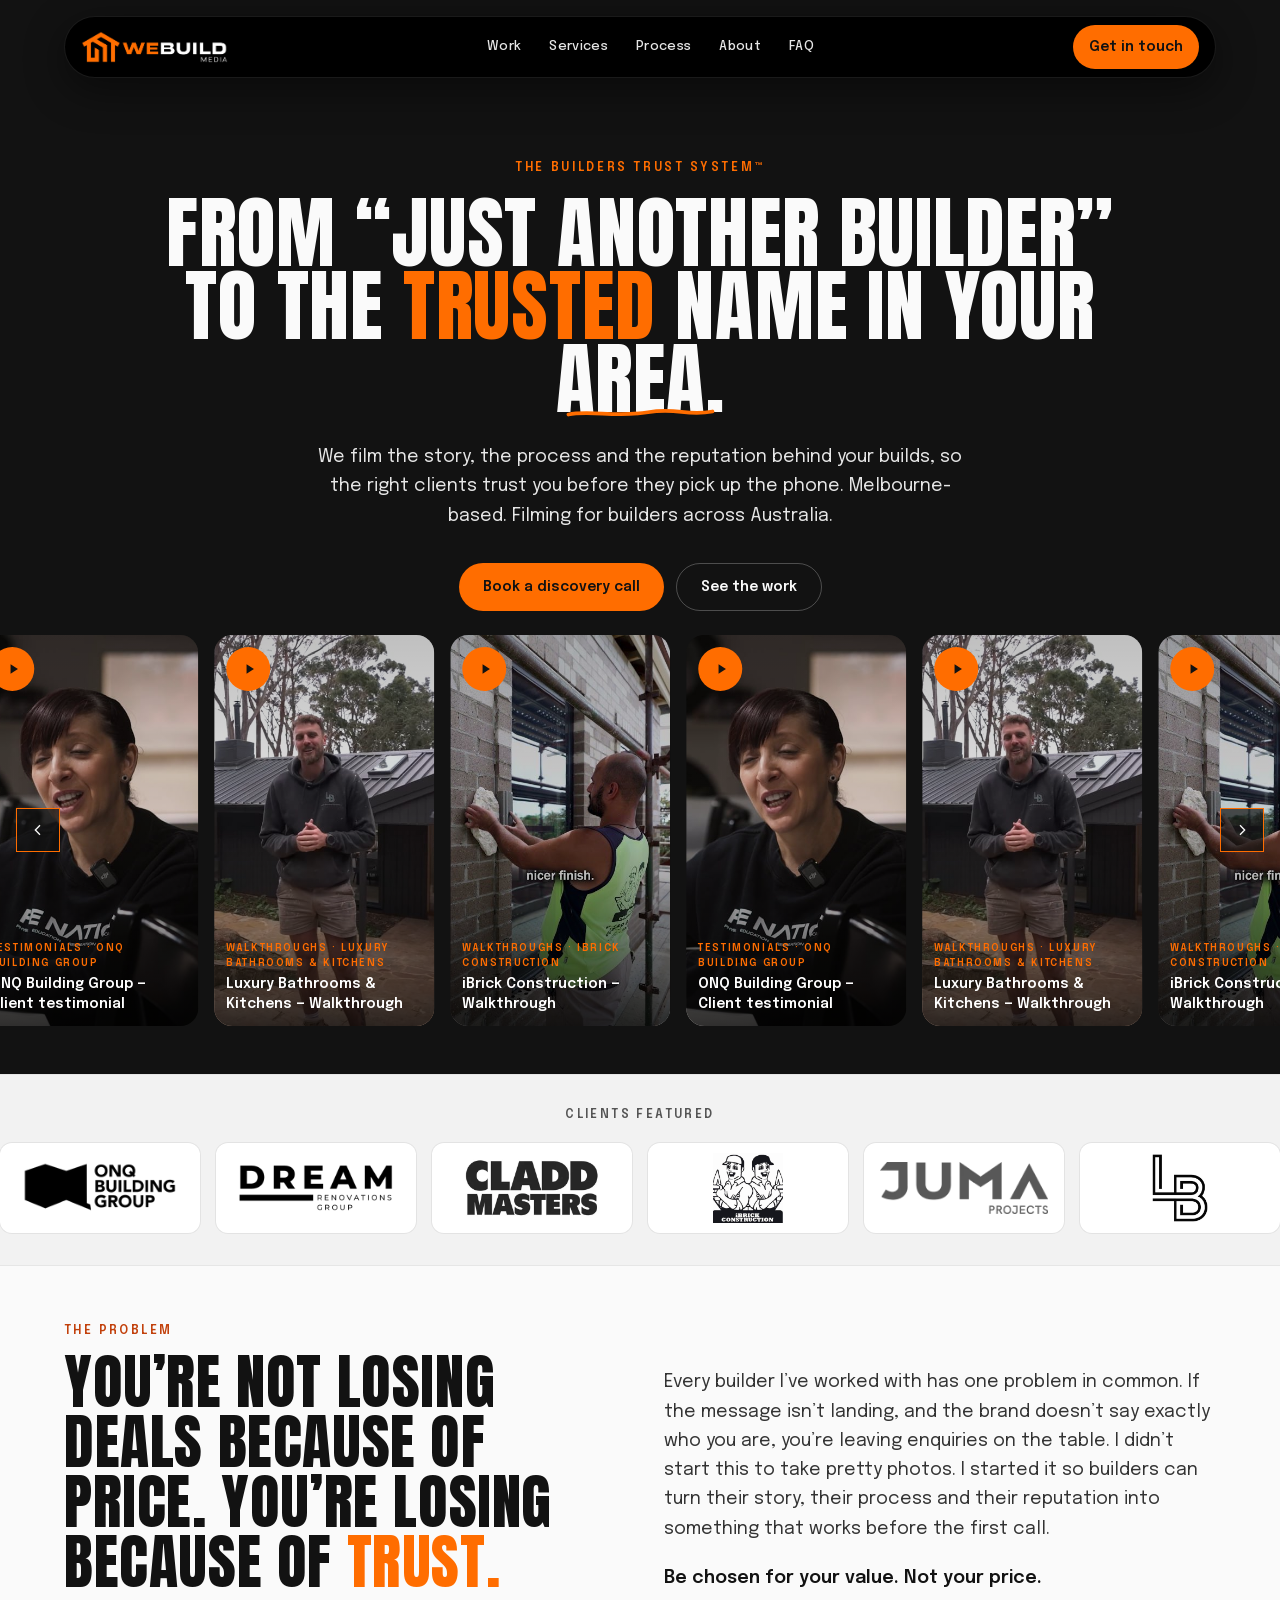
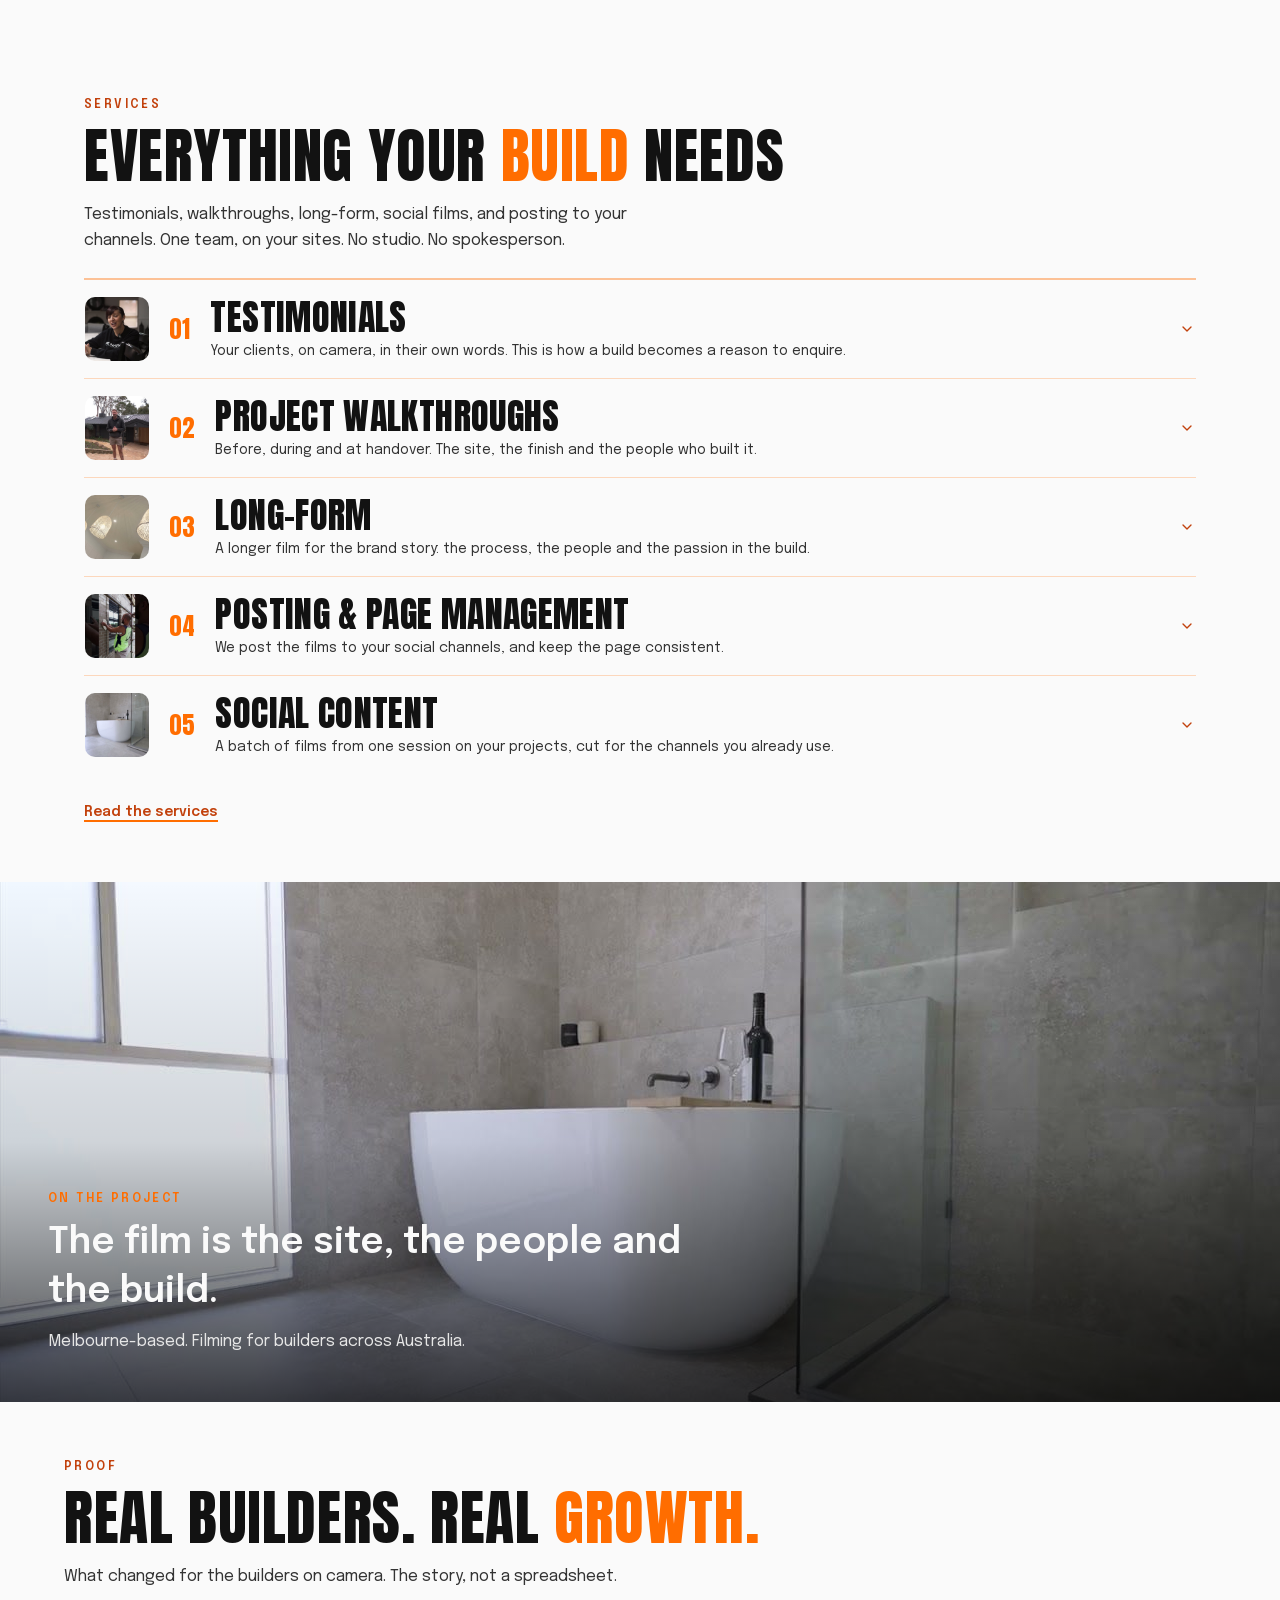
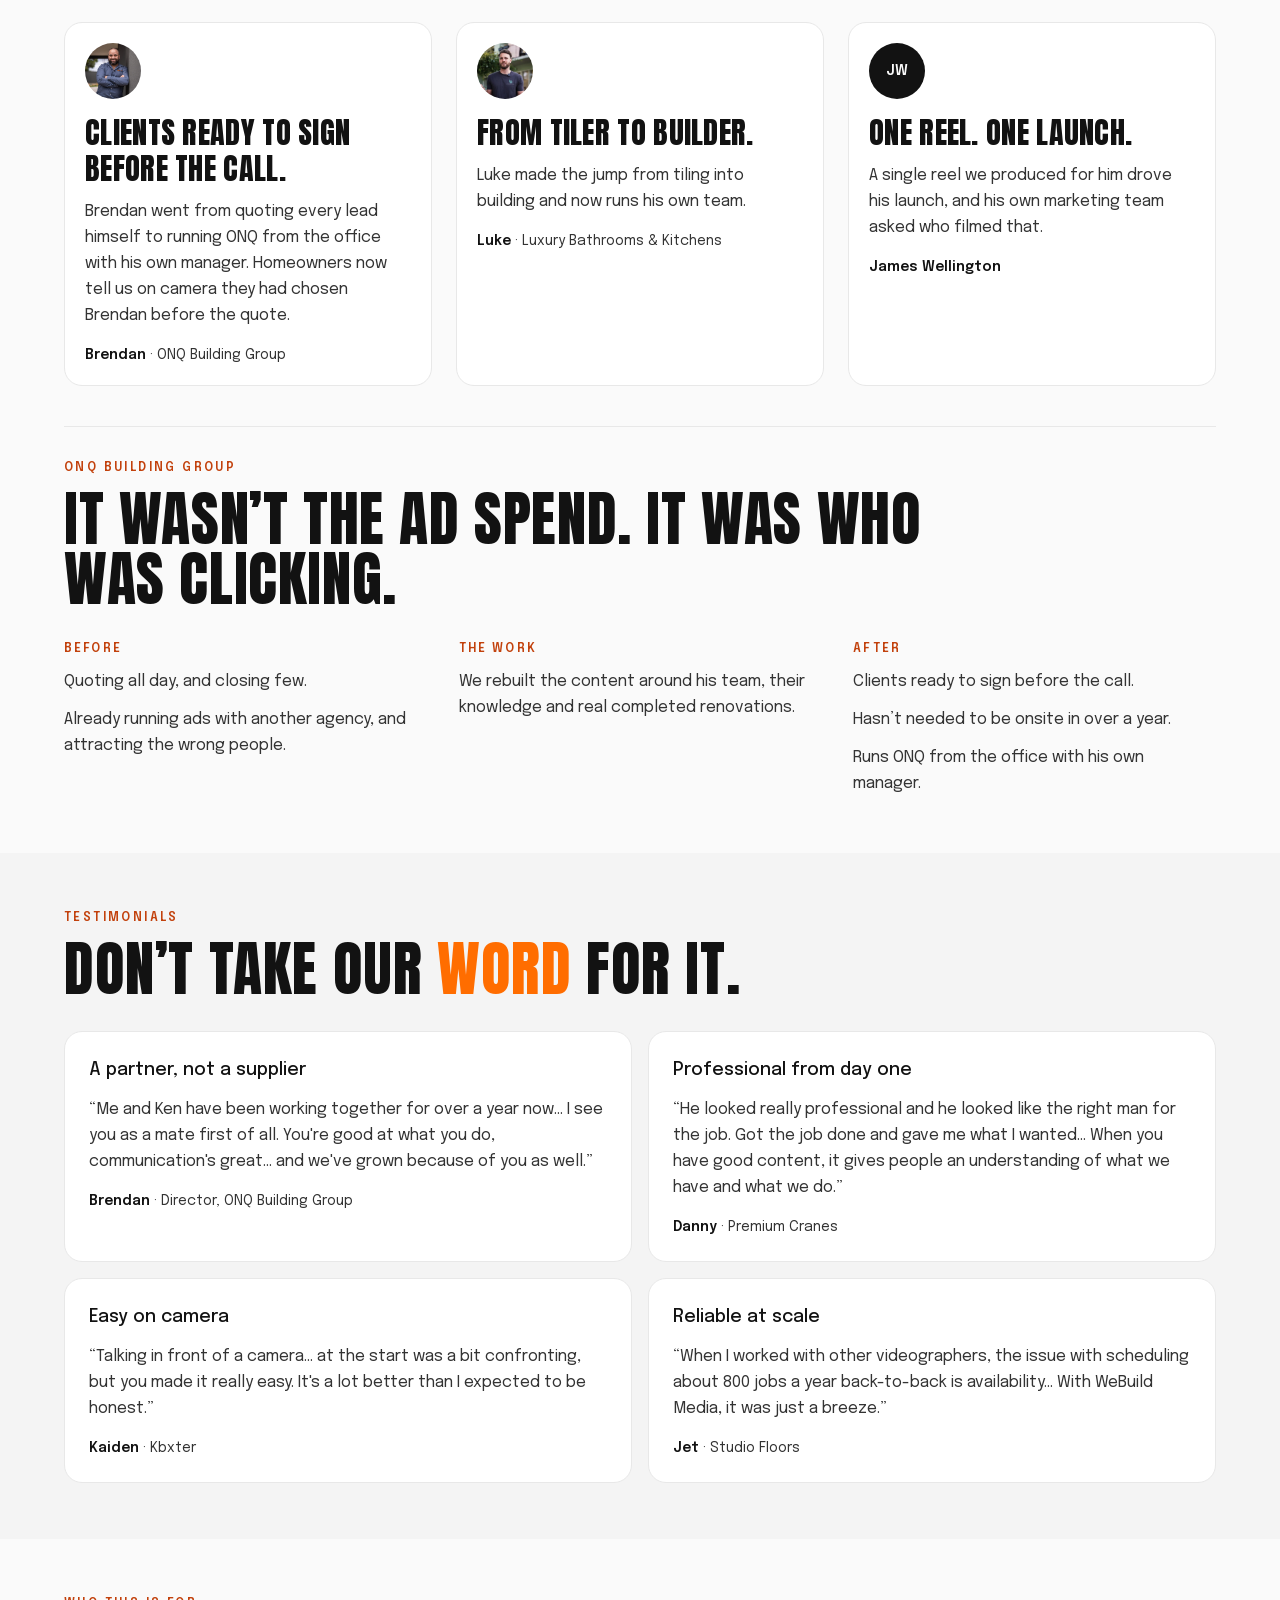
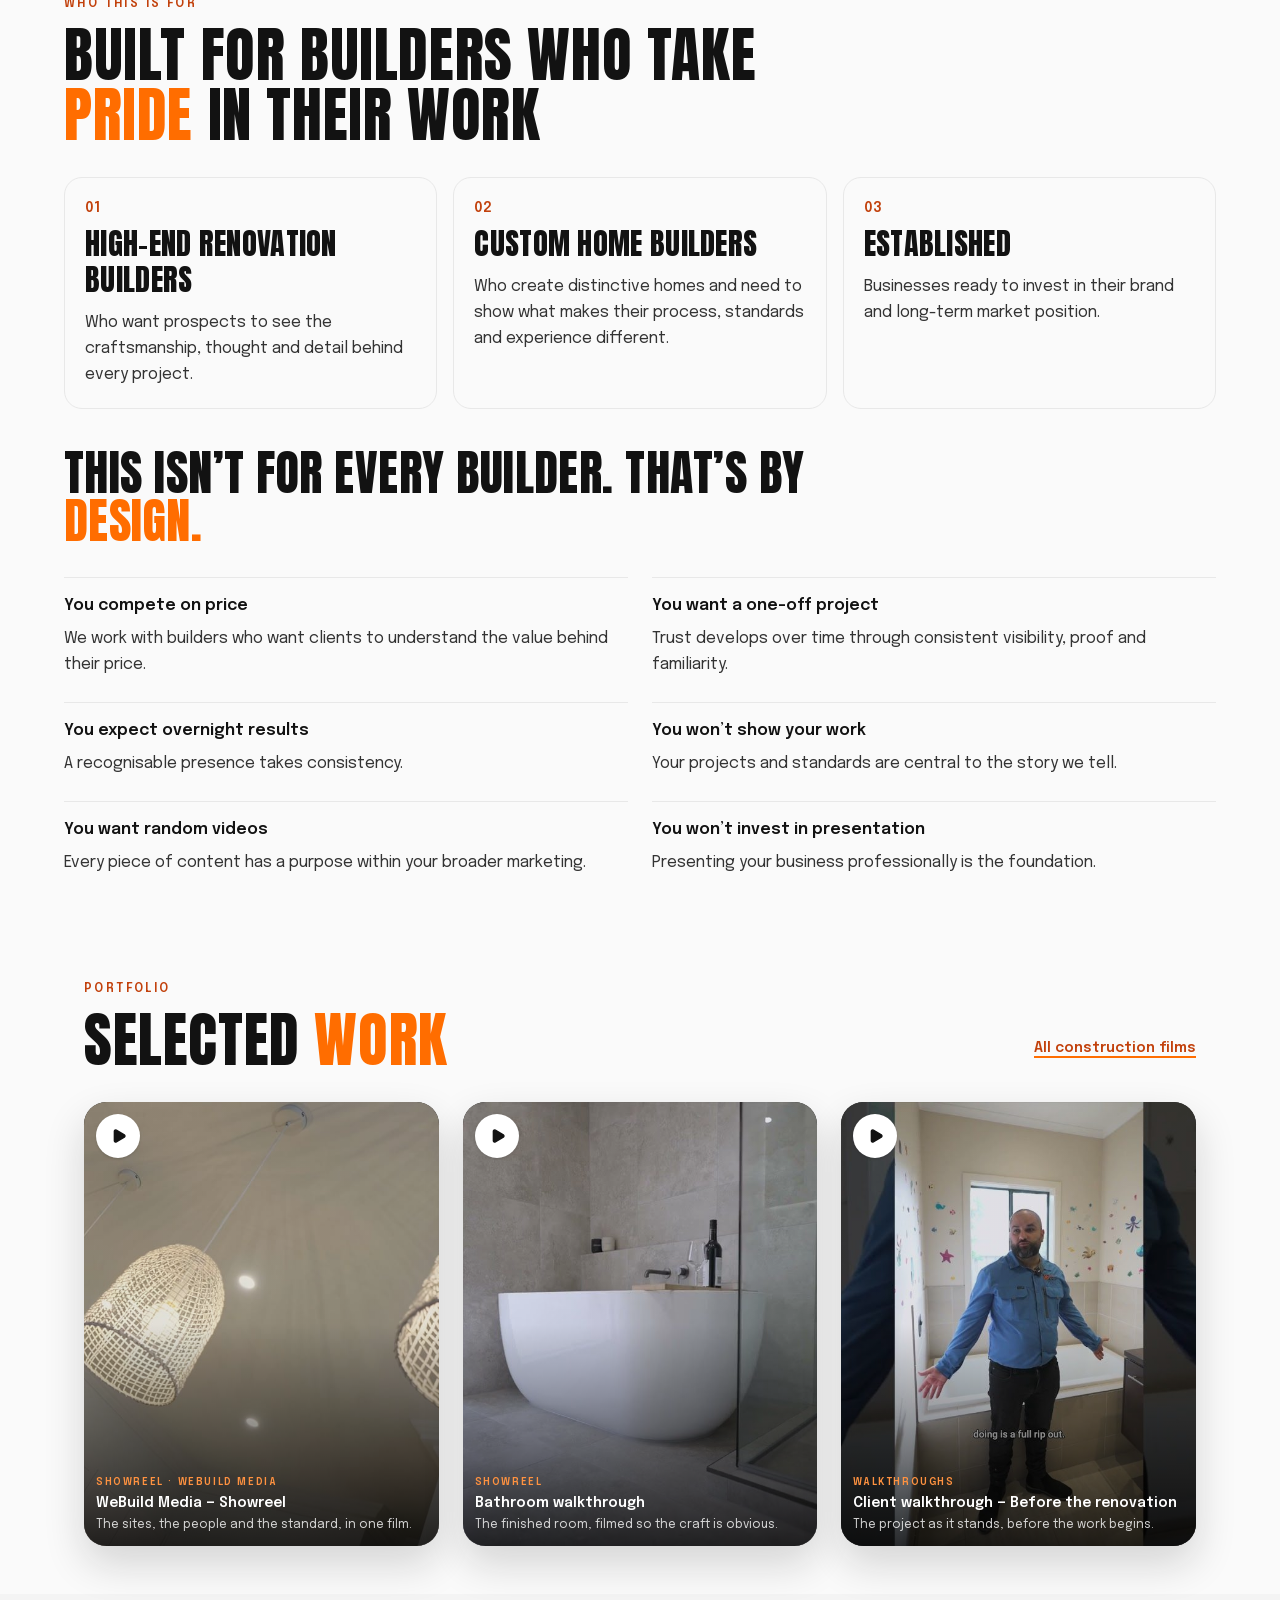
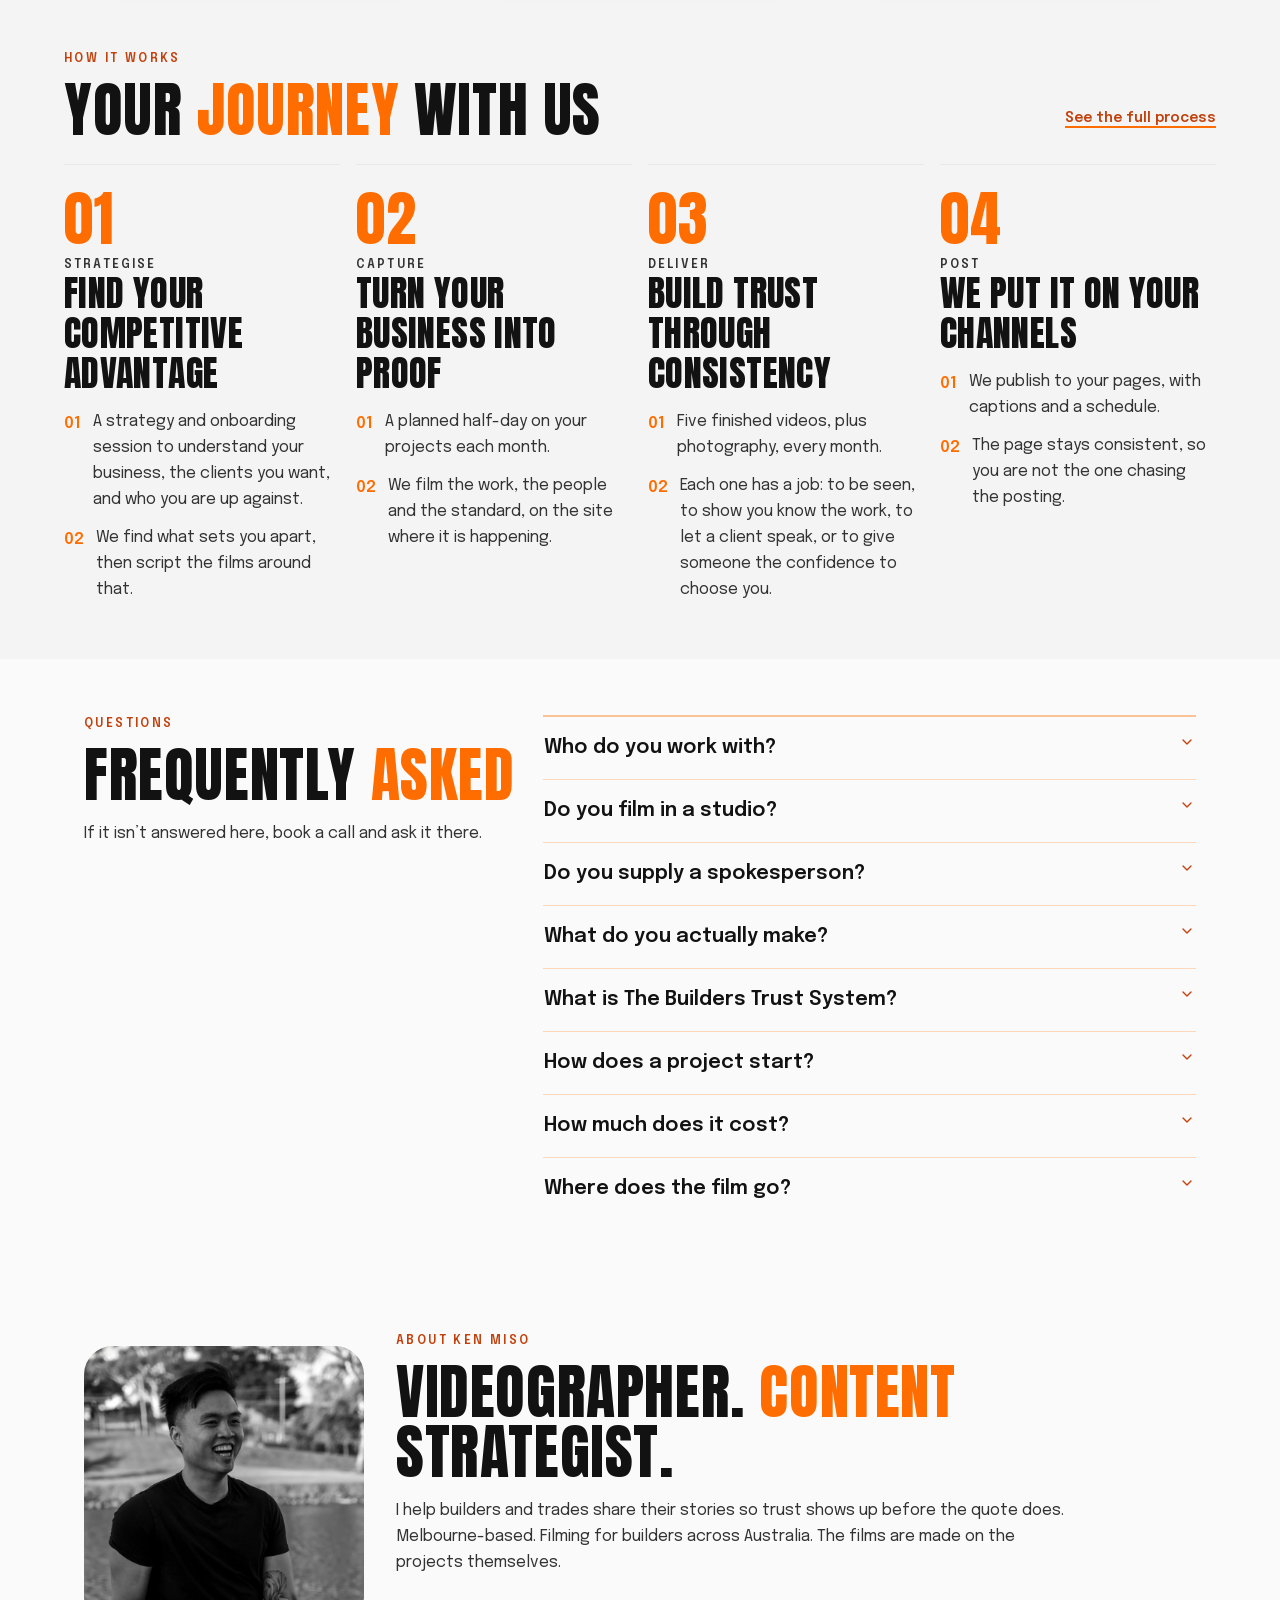
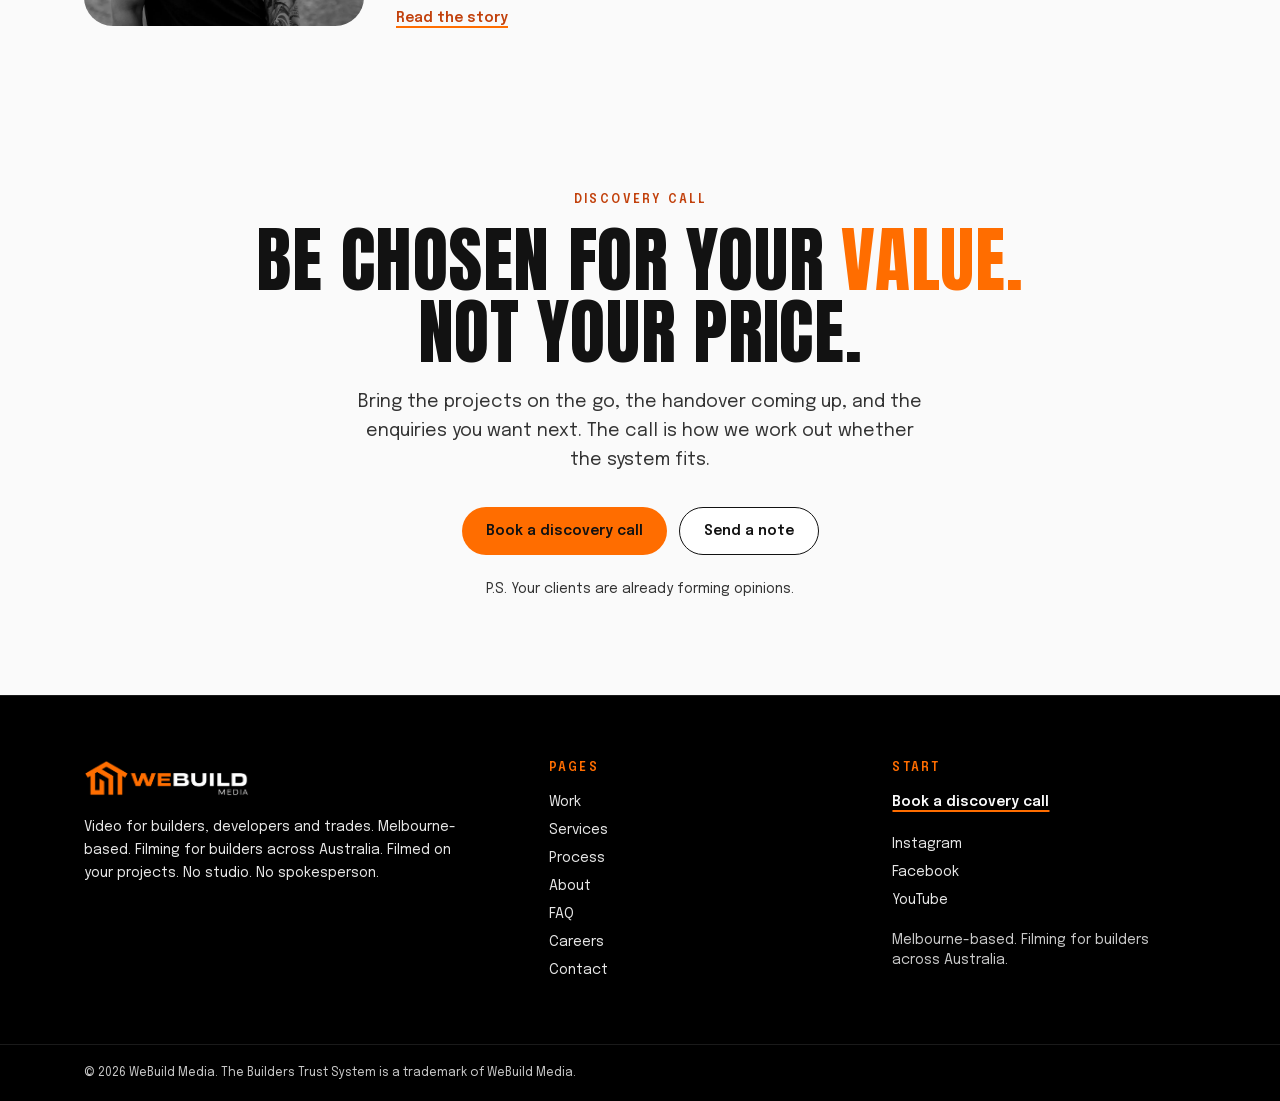
==== commit 88217724: "Connect careers form to Google Form" ====
--- a/index.html
+++ b/index.html
@@ -1 +1 @@
-<!DOCTYPE html><!--0ZohKGuQi4eZQYaJiQd4Y--><html lang="en-AU" class="__variable_c8e612 __variable_6af5bc"><head><meta name="robots" content="noindex, nofollow"/><meta charSet="utf-8"/><meta name="viewport" content="width=device-width, initial-scale=1"/><link rel="preload" href="_next/static/media/5c9b804ec7dd51d9-s.p.woff2" as="font" crossorigin="" type="font/woff2"/><link rel="preload" href="_next/static/media/62c97acc3aa63787-s.p.woff2" as="font" crossorigin="" type="font/woff2"/><link rel="preload" as="image" href="brand/logo.png"/><link rel="preload" as="image" href="posters/onq-testimonial.jpg"/><link rel="preload" as="image" href="posters/luxury-bathroom.jpg"/><link rel="preload" as="image" href="posters/ibrick.jpg"/><link rel="preload" as="image" href="clients/onq.webp"/><link rel="preload" as="image" href="clients/dream.webp"/><link rel="preload" as="image" href="clients/cladd.webp"/><link rel="preload" as="image" href="clients/ibrick.webp"/><link rel="preload" as="image" href="clients/juma.webp"/><link rel="preload" as="image" href="clients/lb.webp"/><link rel="stylesheet" href="_next/static/css/4c47c92a443c9062.css" data-precedence="next"/><link rel="preload" as="script" fetchPriority="low" href="_next/static/chunks/webpack-a8ac8f56f312a800.js"/><script src="_next/static/chunks/4bd1b696-c023c6e3521b1417.js" async=""></script><script src="_next/static/chunks/255-0e5ac6cd71b0e266.js" async=""></script><script src="_next/static/chunks/main-app-030c2c8391477c63.js" async=""></script><script src="_next/static/chunks/619-ba102abea3e3d0e4.js" async=""></script><script src="_next/static/chunks/app/layout-dedb801a87298da0.js" async=""></script><script src="_next/static/chunks/12-5d428369b7d77d53.js" async=""></script><script src="_next/static/chunks/0-5d05105b1e374952.js" async=""></script><script src="_next/static/chunks/524-42c7cd761f9b8a2c.js" async=""></script><script src="_next/static/chunks/222-2bebd154508e8726.js" async=""></script><script src="_next/static/chunks/989-9a53bd85772cb938.js" async=""></script><script src="_next/static/chunks/app/page-add21e11a10e7045.js" async=""></script><link rel="preload" as="image" href="clients/interior-secrets.webp"/><link rel="preload" as="image" href="clients/deakin.webp"/><link rel="preload" as="image" href="posters/header.jpg"/><link rel="preload" as="image" href="posters/bathroom-highlight.jpg"/><link rel="preload" as="image" href="photos/brendan.webp"/><link rel="preload" as="image" href="photos/luke.webp"/><link rel="preload" as="image" href="posters/before-reno.jpg"/><link rel="preload" as="image" href="photos/ken.webp"/><meta name="next-size-adjust" content=""/><title>WeBuild Media | Video for builders, developers and trades</title><meta name="description" content="Melbourne-based. Filming for builders across Australia. Testimonials, project walkthroughs, long-form and social content, filmed on your projects and posted to your channels."/><meta property="og:title" content="WeBuild Media | Video for builders, developers and trades"/><meta property="og:description" content="The Builders Trust System. Story, process and reputation, filmed on your sites. Melbourne-based. Filming for builders across Australia."/><meta property="og:site_name" content="WeBuild Media"/><meta property="og:locale" content="en_AU"/><meta property="og:image:alt" content="WeBuild Media — video for builders, developers and trades"/><meta property="og:image:type" content="image/png"/><meta property="og:image" content="http://127.0.0.1:43123/opengraph-image?a3a6aac88df7ce22"/><meta property="og:image:width" content="1200"/><meta property="og:image:height" content="630"/><meta property="og:type" content="website"/><meta name="twitter:card" content="summary_large_image"/><meta name="twitter:title" content="WeBuild Media"/><meta name="twitter:description" content="Melbourne-based. Filming for builders across Australia."/><meta name="twitter:image:alt" content="WeBuild Media — video for builders, developers and trades"/><meta name="twitter:image:type" content="image/png"/><meta name="twitter:image" content="http://127.0.0.1:43123/opengraph-image?a3a6aac88df7ce22"/><meta name="twitter:image:width" content="1200"/><meta name="twitter:image:height" content="630"/><link rel="icon" href="icon.png" type="image/png" sizes="64x64"/><script src="_next/static/chunks/polyfills-42372ed130431b0a.js" noModule=""></script></head><body class="antialiased"><div hidden=""><!--$--><!--/$--></div><a href="#main" class="sr-only focus:not-sr-only focus:absolute focus:top-4 focus:left-4 focus:z-50 focus:rounded-full focus:bg-brand focus:px-4 focus:py-2 focus:text-ink">Skip to content</a><header class="fixed inset-x-0 top-0 z-40 px-3 pt-3 md:px-5 md:pt-4"><div class="mx-auto flex max-w-6xl items-center justify-between gap-3 rounded-full border border-white/10 bg-black px-3 py-1.5 text-[#e6e6e6] shadow-[0_12px_40px_rgba(0,0,0,0.45)] md:px-4 md:py-2"><a class="shrink-0" aria-label="WeBuild Media, home" href="index.html"><img src="brand/logo.png" alt="" class="h-[26px] w-auto md:h-8"/></a><nav class="hidden items-center gap-1 lg:flex" aria-label="Primary"><a class="rounded-full px-3 py-2 text-[13px] font-medium tracking-wide text-[#e6e6e6] transition hover:bg-white/10 hover:text-brand" href="work.html">Work</a><a class="rounded-full px-3 py-2 text-[13px] font-medium tracking-wide text-[#e6e6e6] transition hover:bg-white/10 hover:text-brand" href="services.html">Services</a><a class="rounded-full px-3 py-2 text-[13px] font-medium tracking-wide text-[#e6e6e6] transition hover:bg-white/10 hover:text-brand" href="process.html">Process</a><a class="rounded-full px-3 py-2 text-[13px] font-medium tracking-wide text-[#e6e6e6] transition hover:bg-white/10 hover:text-brand" href="about.html">About</a><a class="rounded-full px-3 py-2 text-[13px] font-medium tracking-wide text-[#e6e6e6] transition hover:bg-white/10 hover:text-brand" href="faq.html">FAQ</a></nav><div class="flex items-center gap-2"><a href="https://tidycal.com/webuildmedia/discoverycall" class="inline-flex h-11 shrink-0 items-center rounded-full bg-brand px-3.5 text-sm font-semibold whitespace-nowrap text-ink transition hover:bg-brand-light sm:px-4">Get in touch</a><button type="button" class="inline-flex size-11 items-center justify-center rounded-full text-[#fafafa] lg:hidden" aria-expanded="false" aria-controls="mobile-nav"><span class="sr-only">Open menu</span><svg xmlns="http://www.w3.org/2000/svg" width="24" height="24" viewBox="0 0 24 24" fill="none" stroke="currentColor" stroke-width="2" stroke-linecap="round" stroke-linejoin="round" class="lucide lucide-menu" aria-hidden="true"><path d="M4 5h16"></path><path d="M4 12h16"></path><path d="M4 19h16"></path></svg></button></div></div><nav id="mobile-nav" class="hidden mx-auto mt-2 max-w-6xl rounded-3xl border border-white/10 bg-black p-4 text-[#e6e6e6] lg:hidden" aria-label="Mobile"><ul class="grid gap-1"><li><a class="block min-h-11 rounded-2xl px-3 py-3 text-lg" href="work.html">Work</a></li><li><a class="block min-h-11 rounded-2xl px-3 py-3 text-lg" href="services.html">Services</a></li><li><a class="block min-h-11 rounded-2xl px-3 py-3 text-lg" href="process.html">Process</a></li><li><a class="block min-h-11 rounded-2xl px-3 py-3 text-lg" href="about.html">About</a></li><li><a class="block min-h-11 rounded-2xl px-3 py-3 text-lg" href="faq.html">FAQ</a></li><li><a class="block min-h-11 rounded-2xl px-3 py-3 text-lg" href="careers.html">Careers</a></li><li><a class="block min-h-11 rounded-2xl px-3 py-3 text-lg" href="contact.html">Contact</a></li></ul></nav></header><main id="main"><div class="dark-band"><section class="px-5 pt-32 pb-6 md:pt-40"><div class="rise mx-auto max-w-5xl text-center"><p class="text-xs font-semibold tracking-[0.22em] text-brand uppercase">The Builders Trust System™</p><h1 class="mt-5 text-[2.15rem] leading-[0.92] sm:text-5xl md:text-[clamp(3.4rem,6.2vw,6.2rem)]">From “just another builder” to the <span class="text-brand">trusted</span> name in your<!-- --> <span class="relative inline-block sm:whitespace-nowrap">area.<svg aria-hidden="true" viewBox="0 0 200 16" class="absolute -bottom-1 left-0 h-3 w-full"><path d="M4 10 C 30 4, 70 14, 110 7 S 160 13, 196 6" fill="none" stroke="#FF6D00" stroke-width="5" stroke-linecap="round"></path></svg></span></h1><p class="mx-auto mt-7 max-w-2xl text-base leading-relaxed text-[#e6e6e6] md:text-lg">We film the story, the process and the reputation behind your builds, so the right clients trust you before they pick up the phone. <!-- -->Melbourne-based. Filming for builders across Australia.</p><div class="mt-8 flex flex-col items-center justify-center gap-3 sm:flex-row"><a href="https://tidycal.com/webuildmedia/discoverycall" class="inline-flex h-12 min-h-11 items-center rounded-full bg-brand px-6 text-sm font-semibold text-ink transition hover:bg-brand-light">Book a discovery call</a><a class="inline-flex h-12 min-h-11 items-center rounded-full border border-white/25 px-6 text-sm font-semibold text-[#fafafa] transition hover:border-brand hover:text-brand" href="work.html">See the work</a></div></div></section><div class="pb-12"><div data-hero-carousel="true" class="relative" role="region" aria-roledescription="carousel" aria-label="Short-form construction films"><div data-hero-viewport="true" class="overflow-hidden"><div data-hero-track="true" class="flex w-max"><div class="flex gap-3 pr-3 md:gap-4 md:pr-4"><button type="button" data-hero-card="true" data-video-embed="https://player.vimeo.com/video/1122848957?dnt=1" data-video-title="ONQ Building Group — Client testimonial" class="relative aspect-[9/16] w-[calc((100vw-3.25rem)/2)] shrink-0 overflow-hidden rounded-2xl text-left sm:w-[190px] lg:w-[210px] xl:w-[220px] focus-visible:outline-2 focus-visible:outline-offset-2 focus-visible:outline-brand" aria-label="Play ONQ Building Group — Client testimonial"><img src="posters/onq-testimonial.jpg" alt="" class="absolute inset-0 h-full w-full object-cover"/><span class="absolute inset-0 bg-gradient-to-t from-black/80 via-black/10 to-black/25"></span><span class="absolute top-3 left-3 inline-flex size-11 items-center justify-center rounded-full bg-brand text-ink"><svg viewBox="0 0 24 24" class="ml-0.5 size-4" aria-hidden="true"><path d="M8 5v14l11-7z" fill="currentColor"></path></svg></span><span class="absolute inset-x-0 bottom-0 p-3"><span class="block text-[10px] font-semibold tracking-[0.16em] text-brand uppercase">Testimonials<!-- --> · ONQ Building Group</span><span class="mt-1 block font-sans text-sm leading-snug font-semibold text-white">ONQ Building Group — Client testimonial</span></span></button><button type="button" data-hero-card="true" data-video-embed="https://player.vimeo.com/video/1122829307?dnt=1" data-video-title="Luxury Bathrooms &amp; Kitchens — Walkthrough" class="relative aspect-[9/16] w-[calc((100vw-3.25rem)/2)] shrink-0 overflow-hidden rounded-2xl text-left sm:w-[190px] lg:w-[210px] xl:w-[220px] focus-visible:outline-2 focus-visible:outline-offset-2 focus-visible:outline-brand" aria-label="Play Luxury Bathrooms &amp; Kitchens — Walkthrough"><img src="posters/luxury-bathroom.jpg" alt="" class="absolute inset-0 h-full w-full object-cover"/><span class="absolute inset-0 bg-gradient-to-t from-black/80 via-black/10 to-black/25"></span><span class="absolute top-3 left-3 inline-flex size-11 items-center justify-center rounded-full bg-brand text-ink"><svg viewBox="0 0 24 24" class="ml-0.5 size-4" aria-hidden="true"><path d="M8 5v14l11-7z" fill="currentColor"></path></svg></span><span class="absolute inset-x-0 bottom-0 p-3"><span class="block text-[10px] font-semibold tracking-[0.16em] text-brand uppercase">Walkthroughs<!-- --> · Luxury Bathrooms &amp; Kitchens</span><span class="mt-1 block font-sans text-sm leading-snug font-semibold text-white">Luxury Bathrooms &amp; Kitchens — Walkthrough</span></span></button><button type="button" data-hero-card="true" data-video-embed="https://www.youtube-nocookie.com/embed/KhCO4UnyC9o?rel=0" data-video-title="iBrick Construction — Walkthrough" class="relative aspect-[9/16] w-[calc((100vw-3.25rem)/2)] shrink-0 overflow-hidden rounded-2xl text-left sm:w-[190px] lg:w-[210px] xl:w-[220px] focus-visible:outline-2 focus-visible:outline-offset-2 focus-visible:outline-brand" aria-label="Play iBrick Construction — Walkthrough"><img src="posters/ibrick.jpg" alt="" class="absolute inset-0 h-full w-full object-cover"/><span class="absolute inset-0 bg-gradient-to-t from-black/80 via-black/10 to-black/25"></span><span class="absolute top-3 left-3 inline-flex size-11 items-center justify-center rounded-full bg-brand text-ink"><svg viewBox="0 0 24 24" class="ml-0.5 size-4" aria-hidden="true"><path d="M8 5v14l11-7z" fill="currentColor"></path></svg></span><span class="absolute inset-x-0 bottom-0 p-3"><span class="block text-[10px] font-semibold tracking-[0.16em] text-brand uppercase">Walkthroughs<!-- --> · iBrick Construction</span><span class="mt-1 block font-sans text-sm leading-snug font-semibold text-white">iBrick Construction — Walkthrough</span></span></button></div><div class="flex gap-3 pr-3 md:gap-4 md:pr-4" aria-hidden="true"><button type="button" data-hero-card="true" data-video-embed="https://player.vimeo.com/video/1122848957?dnt=1" data-video-title="ONQ Building Group — Client testimonial" class="relative aspect-[9/16] w-[calc((100vw-3.25rem)/2)] shrink-0 overflow-hidden rounded-2xl text-left sm:w-[190px] lg:w-[210px] xl:w-[220px] focus-visible:outline-2 focus-visible:outline-offset-2 focus-visible:outline-brand" aria-label="Play ONQ Building Group — Client testimonial"><img src="posters/onq-testimonial.jpg" alt="" class="absolute inset-0 h-full w-full object-cover"/><span class="absolute inset-0 bg-gradient-to-t from-black/80 via-black/10 to-black/25"></span><span class="absolute top-3 left-3 inline-flex size-11 items-center justify-center rounded-full bg-brand text-ink"><svg viewBox="0 0 24 24" class="ml-0.5 size-4" aria-hidden="true"><path d="M8 5v14l11-7z" fill="currentColor"></path></svg></span><span class="absolute inset-x-0 bottom-0 p-3"><span class="block text-[10px] font-semibold tracking-[0.16em] text-brand uppercase">Testimonials<!-- --> · ONQ Building Group</span><span class="mt-1 block font-sans text-sm leading-snug font-semibold text-white">ONQ Building Group — Client testimonial</span></span></button><button type="button" data-hero-card="true" data-video-embed="https://player.vimeo.com/video/1122829307?dnt=1" data-video-title="Luxury Bathrooms &amp; Kitchens — Walkthrough" class="relative aspect-[9/16] w-[calc((100vw-3.25rem)/2)] shrink-0 overflow-hidden rounded-2xl text-left sm:w-[190px] lg:w-[210px] xl:w-[220px] focus-visible:outline-2 focus-visible:outline-offset-2 focus-visible:outline-brand" aria-label="Play Luxury Bathrooms &amp; Kitchens — Walkthrough"><img src="posters/luxury-bathroom.jpg" alt="" class="absolute inset-0 h-full w-full object-cover"/><span class="absolute inset-0 bg-gradient-to-t from-black/80 via-black/10 to-black/25"></span><span class="absolute top-3 left-3 inline-flex size-11 items-center justify-center rounded-full bg-brand text-ink"><svg viewBox="0 0 24 24" class="ml-0.5 size-4" aria-hidden="true"><path d="M8 5v14l11-7z" fill="currentColor"></path></svg></span><span class="absolute inset-x-0 bottom-0 p-3"><span class="block text-[10px] font-semibold tracking-[0.16em] text-brand uppercase">Walkthroughs<!-- --> · Luxury Bathrooms &amp; Kitchens</span><span class="mt-1 block font-sans text-sm leading-snug font-semibold text-white">Luxury Bathrooms &amp; Kitchens — Walkthrough</span></span></button><button type="button" data-hero-card="true" data-video-embed="https://www.youtube-nocookie.com/embed/KhCO4UnyC9o?rel=0" data-video-title="iBrick Construction — Walkthrough" class="relative aspect-[9/16] w-[calc((100vw-3.25rem)/2)] shrink-0 overflow-hidden rounded-2xl text-left sm:w-[190px] lg:w-[210px] xl:w-[220px] focus-visible:outline-2 focus-visible:outline-offset-2 focus-visible:outline-brand" aria-label="Play iBrick Construction — Walkthrough"><img src="posters/ibrick.jpg" alt="" class="absolute inset-0 h-full w-full object-cover"/><span class="absolute inset-0 bg-gradient-to-t from-black/80 via-black/10 to-black/25"></span><span class="absolute top-3 left-3 inline-flex size-11 items-center justify-center rounded-full bg-brand text-ink"><svg viewBox="0 0 24 24" class="ml-0.5 size-4" aria-hidden="true"><path d="M8 5v14l11-7z" fill="currentColor"></path></svg></span><span class="absolute inset-x-0 bottom-0 p-3"><span class="block text-[10px] font-semibold tracking-[0.16em] text-brand uppercase">Walkthroughs<!-- --> · iBrick Construction</span><span class="mt-1 block font-sans text-sm leading-snug font-semibold text-white">iBrick Construction — Walkthrough</span></span></button></div></div></div><div class="pointer-events-none absolute inset-y-0 right-0 left-0 flex items-center justify-between px-2 md:px-4"><button type="button" data-hero-prev="true" class="pointer-events-auto inline-flex size-11 items-center justify-center border border-brand bg-ink/70 text-[#fafafa] transition hover:bg-brand hover:text-ink" aria-label="Previous films"><svg viewBox="0 0 24 24" class="size-4" aria-hidden="true"><path d="M15 5 8 12l7 7" fill="none" stroke="currentColor" stroke-width="2"></path></svg></button><button type="button" data-hero-next="true" class="pointer-events-auto inline-flex size-11 items-center justify-center border border-brand bg-ink/70 text-[#fafafa] transition hover:bg-brand hover:text-ink" aria-label="Next films"><svg viewBox="0 0 24 24" class="size-4" aria-hidden="true"><path d="m9 5 7 7-7 7" fill="none" stroke="currentColor" stroke-width="2"></path></svg></button></div></div><script src="hero-carousel.js" defer=""></script></div><section aria-label="Clients featured" class="overflow-hidden border-y border-black/5 bg-[#f2f2f2] py-8 text-ink"><p class="text-center text-xs font-semibold tracking-[0.2em] text-ink/70 uppercase">Clients featured</p><div class="relative mt-5"><div class="marquee-track flex w-max items-center gap-4 pr-4"><div class="flex h-[72px] w-[160px] shrink-0 items-center justify-center rounded-[12px] bg-white px-3 py-2.5 shadow-[0_0_0_1px_rgba(0,0,0,0.06)] md:h-[90px] md:w-[200px] md:px-4"><img src="clients/onq.webp" alt="ONQ Building Group" class="h-full w-full object-contain brightness-0"/></div><div class="flex h-[72px] w-[160px] shrink-0 items-center justify-center rounded-[12px] bg-white px-3 py-2.5 shadow-[0_0_0_1px_rgba(0,0,0,0.06)] md:h-[90px] md:w-[200px] md:px-4"><img src="clients/dream.webp" alt="Dream Renovations Group" class="h-full w-full object-contain brightness-0"/></div><div class="flex h-[72px] w-[160px] shrink-0 items-center justify-center rounded-[12px] bg-white px-3 py-2.5 shadow-[0_0_0_1px_rgba(0,0,0,0.06)] md:h-[90px] md:w-[200px] md:px-4"><img src="clients/cladd.webp" alt="Cladd Masters" class="h-full w-full object-contain "/></div><div class="flex h-[72px] w-[160px] shrink-0 items-center justify-center rounded-[12px] bg-white px-3 py-2.5 shadow-[0_0_0_1px_rgba(0,0,0,0.06)] md:h-[90px] md:w-[200px] md:px-4"><img src="clients/ibrick.webp" alt="iBrick Construction" class="h-full w-full object-contain "/></div><div class="flex h-[72px] w-[160px] shrink-0 items-center justify-center rounded-[12px] bg-white px-3 py-2.5 shadow-[0_0_0_1px_rgba(0,0,0,0.06)] md:h-[90px] md:w-[200px] md:px-4"><img src="clients/juma.webp" alt="Juma Projects" class="h-full w-full object-contain "/></div><div class="flex h-[72px] w-[160px] shrink-0 items-center justify-center rounded-[12px] bg-white px-3 py-2.5 shadow-[0_0_0_1px_rgba(0,0,0,0.06)] md:h-[90px] md:w-[200px] md:px-4"><img src="clients/lb.webp" alt="Luxury Bathroom and Kitchens" class="h-full w-full object-contain "/></div><div class="flex h-[72px] w-[160px] shrink-0 items-center justify-center rounded-[12px] bg-white px-3 py-2.5 shadow-[0_0_0_1px_rgba(0,0,0,0.06)] md:h-[90px] md:w-[200px] md:px-4"><img src="clients/interior-secrets.webp" alt="Interior Secrets" class="h-full w-full object-contain "/></div><div class="flex h-[72px] w-[160px] shrink-0 items-center justify-center rounded-[12px] bg-white px-3 py-2.5 shadow-[0_0_0_1px_rgba(0,0,0,0.06)] md:h-[90px] md:w-[200px] md:px-4"><img src="clients/deakin.webp" alt="Deakin University" class="h-full w-full object-contain "/></div><div class="flex h-[72px] w-[160px] shrink-0 items-center justify-center rounded-[12px] bg-white px-3 py-2.5 shadow-[0_0_0_1px_rgba(0,0,0,0.06)] md:h-[90px] md:w-[200px] md:px-4"><img src="clients/onq.webp" alt="ONQ Building Group" class="h-full w-full object-contain brightness-0"/></div><div class="flex h-[72px] w-[160px] shrink-0 items-center justify-center rounded-[12px] bg-white px-3 py-2.5 shadow-[0_0_0_1px_rgba(0,0,0,0.06)] md:h-[90px] md:w-[200px] md:px-4"><img src="clients/dream.webp" alt="Dream Renovations Group" class="h-full w-full object-contain brightness-0"/></div><div class="flex h-[72px] w-[160px] shrink-0 items-center justify-center rounded-[12px] bg-white px-3 py-2.5 shadow-[0_0_0_1px_rgba(0,0,0,0.06)] md:h-[90px] md:w-[200px] md:px-4"><img src="clients/cladd.webp" alt="Cladd Masters" class="h-full w-full object-contain "/></div><div class="flex h-[72px] w-[160px] shrink-0 items-center justify-center rounded-[12px] bg-white px-3 py-2.5 shadow-[0_0_0_1px_rgba(0,0,0,0.06)] md:h-[90px] md:w-[200px] md:px-4"><img src="clients/ibrick.webp" alt="iBrick Construction" class="h-full w-full object-contain "/></div><div class="flex h-[72px] w-[160px] shrink-0 items-center justify-center rounded-[12px] bg-white px-3 py-2.5 shadow-[0_0_0_1px_rgba(0,0,0,0.06)] md:h-[90px] md:w-[200px] md:px-4"><img src="clients/juma.webp" alt="Juma Projects" class="h-full w-full object-contain "/></div><div class="flex h-[72px] w-[160px] shrink-0 items-center justify-center rounded-[12px] bg-white px-3 py-2.5 shadow-[0_0_0_1px_rgba(0,0,0,0.06)] md:h-[90px] md:w-[200px] md:px-4"><img src="clients/lb.webp" alt="Luxury Bathroom and Kitchens" class="h-full w-full object-contain "/></div><div class="flex h-[72px] w-[160px] shrink-0 items-center justify-center rounded-[12px] bg-white px-3 py-2.5 shadow-[0_0_0_1px_rgba(0,0,0,0.06)] md:h-[90px] md:w-[200px] md:px-4"><img src="clients/interior-secrets.webp" alt="Interior Secrets" class="h-full w-full object-contain "/></div><div class="flex h-[72px] w-[160px] shrink-0 items-center justify-center rounded-[12px] bg-white px-3 py-2.5 shadow-[0_0_0_1px_rgba(0,0,0,0.06)] md:h-[90px] md:w-[200px] md:px-4"><img src="clients/deakin.webp" alt="Deakin University" class="h-full w-full object-contain "/></div></div></div></section></div><section class="px-5 py-10 md:py-14"><div class="mx-auto grid max-w-6xl items-end gap-6 text-ink md:grid-cols-2 md:gap-12"><div><p class="eyebrow">The problem</p><h2 class="mt-3 text-4xl md:text-6xl">You’re not losing deals because of price. You’re losing because of <span class="text-brand">trust.</span></h2></div><div><p class="measure text-base leading-relaxed text-[#333] md:text-lg">Every builder I’ve worked with has one problem in common. If the message isn’t landing, and the brand doesn’t say exactly who you are, you’re leaving enquiries on the table. I didn’t start this to take pretty photos. I started it so builders can turn their story, their process and their reputation into something that works before the first call.</p><p class="mt-5 text-lg font-semibold text-ink">Be chosen for your value. Not your price.</p></div></div></section><section class="mx-auto max-w-6xl px-5 py-8 md:py-12"><div class="flex flex-wrap items-end justify-between gap-4"><div><p class="eyebrow">Services</p><h2 class="mt-3 text-4xl md:text-6xl">Everything your <span class="text-brand">build</span> needs</h2></div><p class="measure text-base leading-relaxed text-[#333]">Testimonials, walkthroughs, long-form, social films, and posting to your channels. One team, on your sites. No studio. No spokesperson.</p></div><div class="mt-6"><div data-orientation="vertical" data-slot="accordion" class="flex w-full flex-col border-t-2 border-brand/40"><div data-orientation="vertical" data-hidden="" data-index="-1" data-closed="" data-slot="accordion-item" class="not-last:border-b border-brand/25"><h3 data-orientation="vertical" data-hidden="" data-index="-1" data-closed="" class="flex"><button type="button" data-orientation="vertical" data-hidden="" data-index="-1" tabindex="0" aria-expanded="false" id="base-ui-_R_oqnnbH2_" data-slot="accordion-trigger" class="group/accordion-trigger relative flex flex-1 justify-between rounded-lg border border-transparent text-left text-sm font-medium transition-all outline-none focus-visible:border-ring focus-visible:ring-3 focus-visible:ring-ring/50 focus-visible:after:border-ring aria-disabled:pointer-events-none aria-disabled:opacity-50 **:data-[slot=accordion-trigger-icon]:ml-auto **:data-[slot=accordion-trigger-icon]:size-4 **:data-[slot=accordion-trigger-icon]:text-brand-deep items-center gap-3 py-3 hover:no-underline md:py-4"><span class="flex w-full items-center gap-3 text-left md:gap-5"><img src="posters/onq-testimonial.jpg" alt="" class="size-14 shrink-0 rounded-lg object-cover md:size-16"/><span class="display text-xl text-brand md:text-2xl">01</span><span><span class="display block text-2xl md:text-4xl">Testimonials</span><span class="mt-1 block max-w-2xl font-sans text-sm font-normal normal-case tracking-normal text-muted-foreground">Your clients, on camera, in their own words. This is how a build becomes a reason to enquire.</span></span></span><svg xmlns="http://www.w3.org/2000/svg" width="24" height="24" viewBox="0 0 24 24" fill="none" stroke="currentColor" stroke-width="2" stroke-linecap="round" stroke-linejoin="round" class="lucide lucide-chevron-down pointer-events-none shrink-0 group-aria-expanded/accordion-trigger:hidden" aria-hidden="true" data-slot="accordion-trigger-icon"><path d="m6 9 6 6 6-6"></path></svg><svg xmlns="http://www.w3.org/2000/svg" width="24" height="24" viewBox="0 0 24 24" fill="none" stroke="currentColor" stroke-width="2" stroke-linecap="round" stroke-linejoin="round" class="lucide lucide-chevron-up pointer-events-none hidden shrink-0 group-aria-expanded/accordion-trigger:inline" aria-hidden="true" data-slot="accordion-trigger-icon"><path d="m18 15-6-6-6 6"></path></svg></button></h3><div data-orientation="vertical" data-hidden="" data-index="-1" data-closed="" hidden="" id="base-ui-_R_oqnnbH1_" aria-labelledby="base-ui-_R_oqnnbH2_" role="region" style="--accordion-panel-height:auto;--accordion-panel-width:auto" data-slot="accordion-content" class="overflow-hidden text-sm data-open:animate-accordion-down data-closed:animate-accordion-up"><div class="h-(--accordion-panel-height) pt-0 data-ending-style:h-0 data-starting-style:h-0 [&amp;_a]:underline [&amp;_a]:underline-offset-3 [&amp;_a]:hover:text-foreground [&amp;_p:not(:last-child)]:mb-4 max-w-2xl pb-4 pl-20 text-base leading-relaxed text-[#333] md:pl-28">The films that carry trust are the ones where a homeowner or a developer says why they chose you. Scripts are written in the speaker’s voice. The public cut on this site is the ONQ Building Group client testimonial.</div></div></div><div data-orientation="vertical" data-hidden="" data-index="-1" data-closed="" data-slot="accordion-item" class="not-last:border-b border-brand/25"><h3 data-orientation="vertical" data-hidden="" data-index="-1" data-closed="" class="flex"><button type="button" data-orientation="vertical" data-hidden="" data-index="-1" tabindex="0" aria-expanded="false" id="base-ui-_R_18qnnbH2_" data-slot="accordion-trigger" class="group/accordion-trigger relative flex flex-1 justify-between rounded-lg border border-transparent text-left text-sm font-medium transition-all outline-none focus-visible:border-ring focus-visible:ring-3 focus-visible:ring-ring/50 focus-visible:after:border-ring aria-disabled:pointer-events-none aria-disabled:opacity-50 **:data-[slot=accordion-trigger-icon]:ml-auto **:data-[slot=accordion-trigger-icon]:size-4 **:data-[slot=accordion-trigger-icon]:text-brand-deep items-center gap-3 py-3 hover:no-underline md:py-4"><span class="flex w-full items-center gap-3 text-left md:gap-5"><img src="posters/luxury-bathroom.jpg" alt="" class="size-14 shrink-0 rounded-lg object-cover md:size-16"/><span class="display text-xl text-brand md:text-2xl">02</span><span><span class="display block text-2xl md:text-4xl">Project walkthroughs</span><span class="mt-1 block max-w-2xl font-sans text-sm font-normal normal-case tracking-normal text-muted-foreground">Before, during and at handover. The site, the finish and the people who built it.</span></span></span><svg xmlns="http://www.w3.org/2000/svg" width="24" height="24" viewBox="0 0 24 24" fill="none" stroke="currentColor" stroke-width="2" stroke-linecap="round" stroke-linejoin="round" class="lucide lucide-chevron-down pointer-events-none shrink-0 group-aria-expanded/accordion-trigger:hidden" aria-hidden="true" data-slot="accordion-trigger-icon"><path d="m6 9 6 6 6-6"></path></svg><svg xmlns="http://www.w3.org/2000/svg" width="24" height="24" viewBox="0 0 24 24" fill="none" stroke="currentColor" stroke-width="2" stroke-linecap="round" stroke-linejoin="round" class="lucide lucide-chevron-up pointer-events-none hidden shrink-0 group-aria-expanded/accordion-trigger:inline" aria-hidden="true" data-slot="accordion-trigger-icon"><path d="m18 15-6-6-6 6"></path></svg></button></h3><div data-orientation="vertical" data-hidden="" data-index="-1" data-closed="" hidden="" id="base-ui-_R_18qnnbH1_" aria-labelledby="base-ui-_R_18qnnbH2_" role="region" style="--accordion-panel-height:auto;--accordion-panel-width:auto" data-slot="accordion-content" class="overflow-hidden text-sm data-open:animate-accordion-down data-closed:animate-accordion-up"><div class="h-(--accordion-panel-height) pt-0 data-ending-style:h-0 data-starting-style:h-0 [&amp;_a]:underline [&amp;_a]:underline-offset-3 [&amp;_a]:hover:text-foreground [&amp;_p:not(:last-child)]:mb-4 max-w-2xl pb-4 pl-20 text-base leading-relaxed text-[#333] md:pl-28">Walkthroughs show the work instead of describing it. On this site: a luxury bathroom walkthrough, a client walkthrough before the renovation, a bathroom film, and an iBrick Construction walkthrough.</div></div></div><div data-orientation="vertical" data-hidden="" data-index="-1" data-closed="" data-slot="accordion-item" class="not-last:border-b border-brand/25"><h3 data-orientation="vertical" data-hidden="" data-index="-1" data-closed="" class="flex"><button type="button" data-orientation="vertical" data-hidden="" data-index="-1" tabindex="0" aria-expanded="false" id="base-ui-_R_1oqnnbH2_" data-slot="accordion-trigger" class="group/accordion-trigger relative flex flex-1 justify-between rounded-lg border border-transparent text-left text-sm font-medium transition-all outline-none focus-visible:border-ring focus-visible:ring-3 focus-visible:ring-ring/50 focus-visible:after:border-ring aria-disabled:pointer-events-none aria-disabled:opacity-50 **:data-[slot=accordion-trigger-icon]:ml-auto **:data-[slot=accordion-trigger-icon]:size-4 **:data-[slot=accordion-trigger-icon]:text-brand-deep items-center gap-3 py-3 hover:no-underline md:py-4"><span class="flex w-full items-center gap-3 text-left md:gap-5"><img src="posters/header.jpg" alt="" class="size-14 shrink-0 rounded-lg object-cover md:size-16"/><span class="display text-xl text-brand md:text-2xl">03</span><span><span class="display block text-2xl md:text-4xl">Long-form</span><span class="mt-1 block max-w-2xl font-sans text-sm font-normal normal-case tracking-normal text-muted-foreground">A longer film for the brand story: the process, the people and the passion in the build.</span></span></span><svg xmlns="http://www.w3.org/2000/svg" width="24" height="24" viewBox="0 0 24 24" fill="none" stroke="currentColor" stroke-width="2" stroke-linecap="round" stroke-linejoin="round" class="lucide lucide-chevron-down pointer-events-none shrink-0 group-aria-expanded/accordion-trigger:hidden" aria-hidden="true" data-slot="accordion-trigger-icon"><path d="m6 9 6 6 6-6"></path></svg><svg xmlns="http://www.w3.org/2000/svg" width="24" height="24" viewBox="0 0 24 24" fill="none" stroke="currentColor" stroke-width="2" stroke-linecap="round" stroke-linejoin="round" class="lucide lucide-chevron-up pointer-events-none hidden shrink-0 group-aria-expanded/accordion-trigger:inline" aria-hidden="true" data-slot="accordion-trigger-icon"><path d="m18 15-6-6-6 6"></path></svg></button></h3><div data-orientation="vertical" data-hidden="" data-index="-1" data-closed="" hidden="" id="base-ui-_R_1oqnnbH1_" aria-labelledby="base-ui-_R_1oqnnbH2_" role="region" style="--accordion-panel-height:auto;--accordion-panel-width:auto" data-slot="accordion-content" class="overflow-hidden text-sm data-open:animate-accordion-down data-closed:animate-accordion-up"><div class="h-(--accordion-panel-height) pt-0 data-ending-style:h-0 data-starting-style:h-0 [&amp;_a]:underline [&amp;_a]:underline-offset-3 [&amp;_a]:hover:text-foreground [&amp;_p:not(:last-child)]:mb-4 max-w-2xl pb-4 pl-20 text-base leading-relaxed text-[#333] md:pl-28">Long-form is for the story that does not fit a short cut. The current site has a long-form section. Those films are not on a public link yet, so this site does not pretend to play them.</div></div></div><div data-orientation="vertical" data-hidden="" data-index="-1" data-closed="" data-slot="accordion-item" class="not-last:border-b border-brand/25"><h3 data-orientation="vertical" data-hidden="" data-index="-1" data-closed="" class="flex"><button type="button" data-orientation="vertical" data-hidden="" data-index="-1" tabindex="0" aria-expanded="false" id="base-ui-_R_28qnnbH2_" data-slot="accordion-trigger" class="group/accordion-trigger relative flex flex-1 justify-between rounded-lg border border-transparent text-left text-sm font-medium transition-all outline-none focus-visible:border-ring focus-visible:ring-3 focus-visible:ring-ring/50 focus-visible:after:border-ring aria-disabled:pointer-events-none aria-disabled:opacity-50 **:data-[slot=accordion-trigger-icon]:ml-auto **:data-[slot=accordion-trigger-icon]:size-4 **:data-[slot=accordion-trigger-icon]:text-brand-deep items-center gap-3 py-3 hover:no-underline md:py-4"><span class="flex w-full items-center gap-3 text-left md:gap-5"><img src="posters/ibrick.jpg" alt="" class="size-14 shrink-0 rounded-lg object-cover md:size-16"/><span class="display text-xl text-brand md:text-2xl">04</span><span><span class="display block text-2xl md:text-4xl">Posting &amp; Page Management</span><span class="mt-1 block max-w-2xl font-sans text-sm font-normal normal-case tracking-normal text-muted-foreground">We post the films to your social channels, and keep the page consistent.</span></span></span><svg xmlns="http://www.w3.org/2000/svg" width="24" height="24" viewBox="0 0 24 24" fill="none" stroke="currentColor" stroke-width="2" stroke-linecap="round" stroke-linejoin="round" class="lucide lucide-chevron-down pointer-events-none shrink-0 group-aria-expanded/accordion-trigger:hidden" aria-hidden="true" data-slot="accordion-trigger-icon"><path d="m6 9 6 6 6-6"></path></svg><svg xmlns="http://www.w3.org/2000/svg" width="24" height="24" viewBox="0 0 24 24" fill="none" stroke="currentColor" stroke-width="2" stroke-linecap="round" stroke-linejoin="round" class="lucide lucide-chevron-up pointer-events-none hidden shrink-0 group-aria-expanded/accordion-trigger:inline" aria-hidden="true" data-slot="accordion-trigger-icon"><path d="m18 15-6-6-6 6"></path></svg></button></h3><div data-orientation="vertical" data-hidden="" data-index="-1" data-closed="" hidden="" id="base-ui-_R_28qnnbH1_" aria-labelledby="base-ui-_R_28qnnbH2_" role="region" style="--accordion-panel-height:auto;--accordion-panel-width:auto" data-slot="accordion-content" class="overflow-hidden text-sm data-open:animate-accordion-down data-closed:animate-accordion-up"><div class="h-(--accordion-panel-height) pt-0 data-ending-style:h-0 data-starting-style:h-0 [&amp;_a]:underline [&amp;_a]:underline-offset-3 [&amp;_a]:hover:text-foreground [&amp;_p:not(:last-child)]:mb-4 max-w-2xl pb-4 pl-20 text-base leading-relaxed text-[#333] md:pl-28">Scheduling, captions and publishing, done for you. The content goes up on your channels so you are not the one managing the page.</div></div></div><div data-orientation="vertical" data-hidden="" data-index="-1" data-closed="" data-slot="accordion-item" class="not-last:border-b border-brand/25"><h3 data-orientation="vertical" data-hidden="" data-index="-1" data-closed="" class="flex"><button type="button" data-orientation="vertical" data-hidden="" data-index="-1" tabindex="0" aria-expanded="false" id="base-ui-_R_2oqnnbH2_" data-slot="accordion-trigger" class="group/accordion-trigger relative flex flex-1 justify-between rounded-lg border border-transparent text-left text-sm font-medium transition-all outline-none focus-visible:border-ring focus-visible:ring-3 focus-visible:ring-ring/50 focus-visible:after:border-ring aria-disabled:pointer-events-none aria-disabled:opacity-50 **:data-[slot=accordion-trigger-icon]:ml-auto **:data-[slot=accordion-trigger-icon]:size-4 **:data-[slot=accordion-trigger-icon]:text-brand-deep items-center gap-3 py-3 hover:no-underline md:py-4"><span class="flex w-full items-center gap-3 text-left md:gap-5"><img src="posters/bathroom-highlight.jpg" alt="" class="size-14 shrink-0 rounded-lg object-cover md:size-16"/><span class="display text-xl text-brand md:text-2xl">05</span><span><span class="display block text-2xl md:text-4xl">Social content</span><span class="mt-1 block max-w-2xl font-sans text-sm font-normal normal-case tracking-normal text-muted-foreground">A batch of films from one session on your projects, cut for the channels you already use.</span></span></span><svg xmlns="http://www.w3.org/2000/svg" width="24" height="24" viewBox="0 0 24 24" fill="none" stroke="currentColor" stroke-width="2" stroke-linecap="round" stroke-linejoin="round" class="lucide lucide-chevron-down pointer-events-none shrink-0 group-aria-expanded/accordion-trigger:hidden" aria-hidden="true" data-slot="accordion-trigger-icon"><path d="m6 9 6 6 6-6"></path></svg><svg xmlns="http://www.w3.org/2000/svg" width="24" height="24" viewBox="0 0 24 24" fill="none" stroke="currentColor" stroke-width="2" stroke-linecap="round" stroke-linejoin="round" class="lucide lucide-chevron-up pointer-events-none hidden shrink-0 group-aria-expanded/accordion-trigger:inline" aria-hidden="true" data-slot="accordion-trigger-icon"><path d="m18 15-6-6-6 6"></path></svg></button></h3><div data-orientation="vertical" data-hidden="" data-index="-1" data-closed="" hidden="" id="base-ui-_R_2oqnnbH1_" aria-labelledby="base-ui-_R_2oqnnbH2_" role="region" style="--accordion-panel-height:auto;--accordion-panel-width:auto" data-slot="accordion-content" class="overflow-hidden text-sm data-open:animate-accordion-down data-closed:animate-accordion-up"><div class="h-(--accordion-panel-height) pt-0 data-ending-style:h-0 data-starting-style:h-0 [&amp;_a]:underline [&amp;_a]:underline-offset-3 [&amp;_a]:hover:text-foreground [&amp;_p:not(:last-child)]:mb-4 max-w-2xl pb-4 pl-20 text-base leading-relaxed text-[#333] md:pl-28">Content sessions cover the brand story and a batch of social films in the one visit. We come to the project. There is no studio filming and no spokesperson standing in for you or your team.</div></div></div></div></div><a class="mt-4 inline-flex min-h-11 items-center text-sm font-semibold text-brand-deep underline decoration-brand decoration-2 underline-offset-4" href="services.html">Read the services</a></section><section class="relative" data-site-band="true"><img src="posters/bathroom-highlight.jpg" alt="A finished bathroom with a freestanding bath and stone tile" class="h-[420px] w-full object-cover object-[center_40%] md:h-[520px]"/><div class="absolute inset-0 bg-gradient-to-t from-black/75 via-black/15 to-transparent"></div><div class="absolute inset-x-0 bottom-0 px-5 py-8 text-[#fafafa] md:px-12 md:py-12"><p class="text-xs font-semibold tracking-[0.2em] text-brand uppercase">On the project</p><p class="mt-3 max-w-2xl font-sans text-2xl leading-snug font-semibold normal-case tracking-normal md:text-4xl">The film is the site, the people and the build.</p><p class="mt-3 max-w-xl text-sm text-[#e6e6e6] md:text-base">Melbourne-based. Filming for builders across Australia.</p></div></section><section id="proof" class="px-5 py-10 md:py-14"><div class="mx-auto max-w-6xl"><div class="flex flex-wrap items-end justify-between gap-4"><div><p class="eyebrow">Proof</p><h2 class="mt-3 max-w-3xl text-4xl md:text-6xl">Real builders. Real <span class="text-brand">growth.</span></h2></div><p class="measure text-base leading-relaxed text-[#333]">What changed for the builders on camera. The story, not a spreadsheet.</p></div><div class="mt-8 grid gap-6 md:grid-cols-3"><article class="rounded-2xl border border-[#E8E8E8] bg-white p-5"><img src="photos/brendan.webp" alt="Brendan, director of ONQ Building Group" class="size-14 rounded-full object-cover"/><h3 class="mt-4 text-2xl md:text-3xl">Clients ready to sign before the call.</h3><p class="measure mt-3 text-sm leading-relaxed text-[#333] md:text-base">Brendan went from quoting every lead himself to running ONQ from the office with his own manager. Homeowners now tell us on camera they had chosen Brendan before the quote.</p><p class="mt-4 text-sm font-semibold">Brendan<span class="font-normal text-[#333]"> · <!-- -->ONQ Building Group</span></p></article><article class="rounded-2xl border border-[#E8E8E8] bg-white p-5"><img src="photos/luke.webp" alt="Luke from Luxury Bathrooms and Kitchens" class="size-14 rounded-full object-cover"/><h3 class="mt-4 text-2xl md:text-3xl">From tiler to builder.</h3><p class="measure mt-3 text-sm leading-relaxed text-[#333] md:text-base">Luke made the jump from tiling into building and now runs his own team.</p><p class="mt-4 text-sm font-semibold">Luke<span class="font-normal text-[#333]"> · <!-- -->Luxury Bathrooms &amp; Kitchens</span></p></article><article class="rounded-2xl border border-[#E8E8E8] bg-white p-5"><span aria-hidden="true" class="inline-flex size-14 items-center justify-center rounded-full bg-ink text-sm font-semibold text-[#fafafa]">JW</span><h3 class="mt-4 text-2xl md:text-3xl">One reel. One launch.</h3><p class="measure mt-3 text-sm leading-relaxed text-[#333] md:text-base">A single reel we produced for him drove his launch, and his own marketing team asked who filmed that.</p><p class="mt-4 text-sm font-semibold">James Wellington</p></article></div><div class="mt-10 border-t border-[#E8E8E8] pt-8"><p class="eyebrow">ONQ Building Group</p><h2 class="mt-3 max-w-4xl text-4xl md:text-6xl">It wasn’t the ad spend. It was who was clicking.</h2><div class="mt-8 grid gap-8 md:grid-cols-3"><div><p class="text-xs font-semibold tracking-[0.18em] text-brand-deep uppercase">Before</p><ul class="mt-3 grid gap-3 text-sm leading-relaxed text-[#333] md:text-base"><li>Quoting all day, and closing few.</li><li>Already running ads with another agency, and attracting the wrong people.</li></ul></div><div><p class="text-xs font-semibold tracking-[0.18em] text-brand-deep uppercase">The work</p><p class="mt-3 text-sm leading-relaxed text-[#333] md:text-base">We rebuilt the content around his team, their knowledge and real completed renovations.</p></div><div><p class="text-xs font-semibold tracking-[0.18em] text-brand-deep uppercase">After</p><ul class="mt-3 grid gap-3 text-sm leading-relaxed text-[#333] md:text-base"><li>Clients ready to sign before the call.</li><li>Hasn’t needed to be onsite in over a year.</li><li>Runs ONQ from the office with his own manager.</li></ul></div></div></div></div></section><section id="testimonials" class="bg-[#f4f4f4] px-5 py-10 md:py-14"><div class="mx-auto max-w-6xl"><p class="eyebrow">Testimonials</p><h2 class="mt-3 max-w-3xl text-4xl md:text-6xl">Don’t take our <span class="text-brand">word</span> for it.</h2><div class="mt-8 grid gap-4 md:grid-cols-2"><figure class="rounded-2xl border border-[#E8E8E8] bg-white p-5 md:p-6"><blockquote><p class="font-sans text-lg leading-relaxed font-medium normal-case tracking-normal text-ink">A partner, not a supplier</p><p class="mt-3 font-sans text-sm leading-relaxed normal-case tracking-normal text-[#333] md:text-base">“<!-- -->Me and Ken have been working together for over a year now... I see you as a mate first of all. You&#x27;re good at what you do, communication&#x27;s great... and we&#x27;ve grown because of you as well.<!-- -->”</p></blockquote><figcaption class="mt-4 text-sm font-semibold">Brendan<span class="font-normal text-[#333]"> · <!-- -->Director, ONQ Building Group</span></figcaption></figure><figure class="rounded-2xl border border-[#E8E8E8] bg-white p-5 md:p-6"><blockquote><p class="font-sans text-lg leading-relaxed font-medium normal-case tracking-normal text-ink">Professional from day one</p><p class="mt-3 font-sans text-sm leading-relaxed normal-case tracking-normal text-[#333] md:text-base">“<!-- -->He looked really professional and he looked like the right man for the job. Got the job done and gave me what I wanted... When you have good content, it gives people an understanding of what we have and what we do.<!-- -->”</p></blockquote><figcaption class="mt-4 text-sm font-semibold">Danny<span class="font-normal text-[#333]"> · <!-- -->Premium Cranes</span></figcaption></figure><figure class="rounded-2xl border border-[#E8E8E8] bg-white p-5 md:p-6"><blockquote><p class="font-sans text-lg leading-relaxed font-medium normal-case tracking-normal text-ink">Easy on camera</p><p class="mt-3 font-sans text-sm leading-relaxed normal-case tracking-normal text-[#333] md:text-base">“<!-- -->Talking in front of a camera... at the start was a bit confronting, but you made it really easy. It&#x27;s a lot better than I expected to be honest.<!-- -->”</p></blockquote><figcaption class="mt-4 text-sm font-semibold">Kaiden<span class="font-normal text-[#333]"> · <!-- -->Kbxter</span></figcaption></figure><figure class="rounded-2xl border border-[#E8E8E8] bg-white p-5 md:p-6"><blockquote><p class="font-sans text-lg leading-relaxed font-medium normal-case tracking-normal text-ink">Reliable at scale</p><p class="mt-3 font-sans text-sm leading-relaxed normal-case tracking-normal text-[#333] md:text-base">“<!-- -->When I worked with other videographers, the issue with scheduling about 800 jobs a year back-to-back is availability... With WeBuild Media, it was just a breeze.<!-- -->”</p></blockquote><figcaption class="mt-4 text-sm font-semibold">Jet<span class="font-normal text-[#333]"> · <!-- -->Studio Floors</span></figcaption></figure></div></div></section><section class="px-5 py-10 md:py-14"><div class="mx-auto max-w-6xl"><p class="eyebrow">Who this is for</p><h2 class="mt-3 max-w-3xl text-4xl md:text-6xl">Built for builders who take <span class="text-brand">pride</span> in their work</h2><div class="mt-8 grid gap-4 md:grid-cols-3"><article class="rounded-2xl border border-[#E8E8E8] p-5"><p class="text-sm font-semibold text-brand-deep">01</p><h3 class="mt-2 text-2xl md:text-3xl">High-end renovation builders</h3><p class="mt-3 text-sm leading-relaxed text-[#333] md:text-base">Who want prospects to see the craftsmanship, thought and detail behind every project.</p></article><article class="rounded-2xl border border-[#E8E8E8] p-5"><p class="text-sm font-semibold text-brand-deep">02</p><h3 class="mt-2 text-2xl md:text-3xl">Custom home builders</h3><p class="mt-3 text-sm leading-relaxed text-[#333] md:text-base">Who create distinctive homes and need to show what makes their process, standards and experience different.</p></article><article class="rounded-2xl border border-[#E8E8E8] p-5"><p class="text-sm font-semibold text-brand-deep">03</p><h3 class="mt-2 text-2xl md:text-3xl">Established</h3><p class="mt-3 text-sm leading-relaxed text-[#333] md:text-base">Businesses ready to invest in their brand and long-term market position.</p></article></div><div class="mt-10"><h2 class="max-w-3xl text-3xl md:text-5xl">This isn’t for every builder. That’s by <span class="text-brand">design.</span></h2><ul class="mt-8 grid gap-6 md:grid-cols-2"><li class="border-t border-[#E8E8E8] pt-4"><p class="font-semibold">You compete on price</p><p class="mt-2 text-sm leading-relaxed text-[#333] md:text-base">We work with builders who want clients to understand the value behind their price.</p></li><li class="border-t border-[#E8E8E8] pt-4"><p class="font-semibold">You want a one-off project</p><p class="mt-2 text-sm leading-relaxed text-[#333] md:text-base">Trust develops over time through consistent visibility, proof and familiarity.</p></li><li class="border-t border-[#E8E8E8] pt-4"><p class="font-semibold">You expect overnight results</p><p class="mt-2 text-sm leading-relaxed text-[#333] md:text-base">A recognisable presence takes consistency.</p></li><li class="border-t border-[#E8E8E8] pt-4"><p class="font-semibold">You won’t show your work</p><p class="mt-2 text-sm leading-relaxed text-[#333] md:text-base">Your projects and standards are central to the story we tell.</p></li><li class="border-t border-[#E8E8E8] pt-4"><p class="font-semibold">You want random videos</p><p class="mt-2 text-sm leading-relaxed text-[#333] md:text-base">Every piece of content has a purpose within your broader marketing.</p></li><li class="border-t border-[#E8E8E8] pt-4"><p class="font-semibold">You won’t invest in presentation</p><p class="mt-2 text-sm leading-relaxed text-[#333] md:text-base">Presenting your business professionally is the foundation.</p></li></ul></div></div></section><section class="mx-auto max-w-6xl px-5 py-8 md:py-12"><div class="flex flex-wrap items-end justify-between gap-3"><div><p class="eyebrow">Portfolio</p><h2 class="mt-3 text-4xl md:text-6xl">Selected <span class="text-brand">work</span></h2></div><a class="inline-flex min-h-11 items-center text-sm font-semibold text-brand-deep underline decoration-brand decoration-2 underline-offset-4" href="work.html">All construction films</a></div><div class="mt-8 grid gap-6 md:grid-cols-3"><button type="button" data-video-embed="https://player.vimeo.com/video/1122848839?dnt=1" data-video-title="WeBuild Media — Showreel" class="block w-full rounded-[1.4rem] text-left focus-visible:outline-2 focus-visible:outline-offset-2 focus-visible:outline-brand" aria-label="Play WeBuild Media — Showreel"><article class="group relative overflow-hidden rounded-[1.4rem] bg-ink text-left text-white shadow-[0_18px_40px_rgba(18,18,18,0.16)] "><div class="relative aspect-[4/5] w-full bg-[#1c1c1c]"><img src="posters/header.jpg" alt="" class="h-full w-full object-cover"/><div class="absolute inset-0 bg-gradient-to-t from-black/80 via-black/10 to-black/10"></div><span class="absolute top-3 left-3 inline-flex size-11 items-center justify-center rounded-full bg-white text-ink shadow"><svg xmlns="http://www.w3.org/2000/svg" width="24" height="24" viewBox="0 0 24 24" fill="none" stroke="currentColor" stroke-width="2" stroke-linecap="round" stroke-linejoin="round" class="lucide lucide-play ml-0.5 size-4 fill-current" aria-hidden="true"><path d="M5 5a2 2 0 0 1 3.008-1.728l11.997 6.998a2 2 0 0 1 .003 3.458l-12 7A2 2 0 0 1 5 19z"></path></svg></span><div class="absolute inset-x-0 bottom-0 p-3"><p class="text-[10px] font-semibold tracking-[0.16em] text-brand-light uppercase">Showreel<!-- --> · WeBuild Media</p><h3 class="mt-1 line-clamp-2 font-sans text-sm leading-snug font-semibold normal-case tracking-normal text-white">WeBuild Media — Showreel</h3><p class="mt-1 line-clamp-2 font-sans text-xs leading-snug font-normal normal-case tracking-normal text-white/80">The sites, the people and the standard, in one film.</p></div></div></article></button><button type="button" data-video-embed="https://www.youtube-nocookie.com/embed/SkqUMjPAuCE?rel=0" data-video-title="Bathroom walkthrough" class="block w-full rounded-[1.4rem] text-left focus-visible:outline-2 focus-visible:outline-offset-2 focus-visible:outline-brand" aria-label="Play Bathroom walkthrough"><article class="group relative overflow-hidden rounded-[1.4rem] bg-ink text-left text-white shadow-[0_18px_40px_rgba(18,18,18,0.16)] "><div class="relative aspect-[4/5] w-full bg-[#1c1c1c]"><img src="posters/bathroom-highlight.jpg" alt="" class="h-full w-full object-cover"/><div class="absolute inset-0 bg-gradient-to-t from-black/80 via-black/10 to-black/10"></div><span class="absolute top-3 left-3 inline-flex size-11 items-center justify-center rounded-full bg-white text-ink shadow"><svg xmlns="http://www.w3.org/2000/svg" width="24" height="24" viewBox="0 0 24 24" fill="none" stroke="currentColor" stroke-width="2" stroke-linecap="round" stroke-linejoin="round" class="lucide lucide-play ml-0.5 size-4 fill-current" aria-hidden="true"><path d="M5 5a2 2 0 0 1 3.008-1.728l11.997 6.998a2 2 0 0 1 .003 3.458l-12 7A2 2 0 0 1 5 19z"></path></svg></span><div class="absolute inset-x-0 bottom-0 p-3"><p class="text-[10px] font-semibold tracking-[0.16em] text-brand-light uppercase">Showreel</p><h3 class="mt-1 line-clamp-2 font-sans text-sm leading-snug font-semibold normal-case tracking-normal text-white">Bathroom walkthrough</h3><p class="mt-1 line-clamp-2 font-sans text-xs leading-snug font-normal normal-case tracking-normal text-white/80">The finished room, filmed so the craft is obvious.</p></div></div></article></button><button type="button" data-video-embed="https://www.youtube-nocookie.com/embed/rFQw12hDLvY?rel=0" data-video-title="Client walkthrough — Before the renovation" class="block w-full rounded-[1.4rem] text-left focus-visible:outline-2 focus-visible:outline-offset-2 focus-visible:outline-brand" aria-label="Play Client walkthrough — Before the renovation"><article class="group relative overflow-hidden rounded-[1.4rem] bg-ink text-left text-white shadow-[0_18px_40px_rgba(18,18,18,0.16)] "><div class="relative aspect-[4/5] w-full bg-[#1c1c1c]"><img src="posters/before-reno.jpg" alt="" class="h-full w-full object-cover"/><div class="absolute inset-0 bg-gradient-to-t from-black/80 via-black/10 to-black/10"></div><span class="absolute top-3 left-3 inline-flex size-11 items-center justify-center rounded-full bg-white text-ink shadow"><svg xmlns="http://www.w3.org/2000/svg" width="24" height="24" viewBox="0 0 24 24" fill="none" stroke="currentColor" stroke-width="2" stroke-linecap="round" stroke-linejoin="round" class="lucide lucide-play ml-0.5 size-4 fill-current" aria-hidden="true"><path d="M5 5a2 2 0 0 1 3.008-1.728l11.997 6.998a2 2 0 0 1 .003 3.458l-12 7A2 2 0 0 1 5 19z"></path></svg></span><div class="absolute inset-x-0 bottom-0 p-3"><p class="text-[10px] font-semibold tracking-[0.16em] text-brand-light uppercase">Walkthroughs</p><h3 class="mt-1 line-clamp-2 font-sans text-sm leading-snug font-semibold normal-case tracking-normal text-white">Client walkthrough — Before the renovation</h3><p class="mt-1 line-clamp-2 font-sans text-xs leading-snug font-normal normal-case tracking-normal text-white/80">The project as it stands, before the work begins.</p></div></div></article></button></div></section><section class="bg-[#f4f4f4] px-5 py-10 md:py-14"><div class="mx-auto max-w-6xl"><div class="mb-6 flex flex-wrap items-end justify-between gap-3"><div><p class="eyebrow">How it works</p><h2 class="mt-3 text-4xl md:text-6xl">Your <span class="text-brand">journey</span> with us</h2></div><a class="inline-flex min-h-11 items-center text-sm font-semibold text-brand-deep underline decoration-brand decoration-2 underline-offset-4" href="process.html">See the full process</a></div><ol class="grid gap-4 md:grid-cols-2 xl:grid-cols-4"><li class="border-t border-[#E8E8E8] pt-6"><div><p class="display text-5xl text-brand md:text-6xl">01</p><p class="mt-2 text-xs font-semibold tracking-[0.18em] text-muted-foreground uppercase">Strategise</p></div><div><h3 class="display text-3xl md:text-4xl">Find your competitive advantage</h3><ul class="mt-4 grid gap-3"><li class="flex gap-3 text-sm leading-relaxed text-[#333] md:text-base"><span class="mt-0.5 font-semibold text-brand">01</span><span>A strategy and onboarding session to understand your business, the clients you want, and who you are up against.</span></li><li class="flex gap-3 text-sm leading-relaxed text-[#333] md:text-base"><span class="mt-0.5 font-semibold text-brand">02</span><span>We find what sets you apart, then script the films around that.</span></li></ul></div></li><li class="border-t border-[#E8E8E8] pt-6"><div><p class="display text-5xl text-brand md:text-6xl">02</p><p class="mt-2 text-xs font-semibold tracking-[0.18em] text-muted-foreground uppercase">Capture</p></div><div><h3 class="display text-3xl md:text-4xl">Turn your business into proof</h3><ul class="mt-4 grid gap-3"><li class="flex gap-3 text-sm leading-relaxed text-[#333] md:text-base"><span class="mt-0.5 font-semibold text-brand">01</span><span>A planned half-day on your projects each month.</span></li><li class="flex gap-3 text-sm leading-relaxed text-[#333] md:text-base"><span class="mt-0.5 font-semibold text-brand">02</span><span>We film the work, the people and the standard, on the site where it is happening.</span></li></ul></div></li><li class="border-t border-[#E8E8E8] pt-6"><div><p class="display text-5xl text-brand md:text-6xl">03</p><p class="mt-2 text-xs font-semibold tracking-[0.18em] text-muted-foreground uppercase">Deliver</p></div><div><h3 class="display text-3xl md:text-4xl">Build trust through consistency</h3><ul class="mt-4 grid gap-3"><li class="flex gap-3 text-sm leading-relaxed text-[#333] md:text-base"><span class="mt-0.5 font-semibold text-brand">01</span><span>Five finished videos, plus photography, every month.</span></li><li class="flex gap-3 text-sm leading-relaxed text-[#333] md:text-base"><span class="mt-0.5 font-semibold text-brand">02</span><span>Each one has a job: to be seen, to show you know the work, to let a client speak, or to give someone the confidence to choose you.</span></li></ul></div></li><li class="border-t border-[#E8E8E8] pt-6"><div><p class="display text-5xl text-brand md:text-6xl">04</p><p class="mt-2 text-xs font-semibold tracking-[0.18em] text-muted-foreground uppercase">Post</p></div><div><h3 class="display text-3xl md:text-4xl">We put it on your channels</h3><ul class="mt-4 grid gap-3"><li class="flex gap-3 text-sm leading-relaxed text-[#333] md:text-base"><span class="mt-0.5 font-semibold text-brand">01</span><span>We publish to your pages, with captions and a schedule.</span></li><li class="flex gap-3 text-sm leading-relaxed text-[#333] md:text-base"><span class="mt-0.5 font-semibold text-brand">02</span><span>The page stays consistent, so you are not the one chasing the posting.</span></li></ul></div></li></ol></div></section><section class="mx-auto grid max-w-6xl gap-6 px-5 py-10 md:grid-cols-[0.8fr_1.2fr] md:py-14"><div><p class="eyebrow">Questions</p><h2 class="mt-3 text-4xl md:text-6xl">Frequently <span class="text-brand">asked</span></h2><p class="mt-4 text-base leading-relaxed text-muted-foreground">If it isn’t answered here, book a call and ask it there.</p></div><div data-orientation="vertical" data-slot="accordion" class="flex flex-col w-full border-t-2 border-brand/40"><div data-orientation="vertical" data-hidden="" data-index="-1" data-closed="" data-slot="accordion-item" class="not-last:border-b border-brand/25"><h3 data-orientation="vertical" data-hidden="" data-index="-1" data-closed="" class="flex"><button type="button" data-orientation="vertical" data-hidden="" data-index="-1" tabindex="0" aria-expanded="false" id="base-ui-_R_qinnbH2_" data-slot="accordion-trigger" class="group/accordion-trigger relative flex flex-1 items-start justify-between rounded-lg border border-transparent transition-all outline-none focus-visible:border-ring focus-visible:ring-3 focus-visible:ring-ring/50 focus-visible:after:border-ring aria-disabled:pointer-events-none aria-disabled:opacity-50 **:data-[slot=accordion-trigger-icon]:ml-auto **:data-[slot=accordion-trigger-icon]:size-4 **:data-[slot=accordion-trigger-icon]:text-brand-deep min-h-11 py-4 text-left font-sans text-lg font-semibold normal-case tracking-normal text-ink hover:text-brand-deep hover:no-underline md:text-xl">Who do you work with?<svg xmlns="http://www.w3.org/2000/svg" width="24" height="24" viewBox="0 0 24 24" fill="none" stroke="currentColor" stroke-width="2" stroke-linecap="round" stroke-linejoin="round" class="lucide lucide-chevron-down pointer-events-none shrink-0 group-aria-expanded/accordion-trigger:hidden" aria-hidden="true" data-slot="accordion-trigger-icon"><path d="m6 9 6 6 6-6"></path></svg><svg xmlns="http://www.w3.org/2000/svg" width="24" height="24" viewBox="0 0 24 24" fill="none" stroke="currentColor" stroke-width="2" stroke-linecap="round" stroke-linejoin="round" class="lucide lucide-chevron-up pointer-events-none hidden shrink-0 group-aria-expanded/accordion-trigger:inline" aria-hidden="true" data-slot="accordion-trigger-icon"><path d="m18 15-6-6-6 6"></path></svg></button></h3><div data-orientation="vertical" data-hidden="" data-index="-1" data-closed="" hidden="" id="base-ui-_R_qinnbH1_" aria-labelledby="base-ui-_R_qinnbH2_" role="region" style="--accordion-panel-height:auto;--accordion-panel-width:auto" data-slot="accordion-content" class="overflow-hidden text-sm data-open:animate-accordion-down data-closed:animate-accordion-up"><div class="h-(--accordion-panel-height) pt-0 data-ending-style:h-0 data-starting-style:h-0 [&amp;_a]:underline [&amp;_a]:underline-offset-3 [&amp;_a]:hover:text-foreground [&amp;_p:not(:last-child)]:mb-4 max-w-3xl pb-5 text-base leading-relaxed text-[#333]">Builders, developers and trades businesses. Melbourne-based. Filming for builders across Australia. If the work is not construction, or it is outside Australia, it is outside this offer.</div></div></div><div data-orientation="vertical" data-hidden="" data-index="-1" data-closed="" data-slot="accordion-item" class="not-last:border-b border-brand/25"><h3 data-orientation="vertical" data-hidden="" data-index="-1" data-closed="" class="flex"><button type="button" data-orientation="vertical" data-hidden="" data-index="-1" tabindex="0" aria-expanded="false" id="base-ui-_R_1ainnbH2_" data-slot="accordion-trigger" class="group/accordion-trigger relative flex flex-1 items-start justify-between rounded-lg border border-transparent transition-all outline-none focus-visible:border-ring focus-visible:ring-3 focus-visible:ring-ring/50 focus-visible:after:border-ring aria-disabled:pointer-events-none aria-disabled:opacity-50 **:data-[slot=accordion-trigger-icon]:ml-auto **:data-[slot=accordion-trigger-icon]:size-4 **:data-[slot=accordion-trigger-icon]:text-brand-deep min-h-11 py-4 text-left font-sans text-lg font-semibold normal-case tracking-normal text-ink hover:text-brand-deep hover:no-underline md:text-xl">Do you film in a studio?<svg xmlns="http://www.w3.org/2000/svg" width="24" height="24" viewBox="0 0 24 24" fill="none" stroke="currentColor" stroke-width="2" stroke-linecap="round" stroke-linejoin="round" class="lucide lucide-chevron-down pointer-events-none shrink-0 group-aria-expanded/accordion-trigger:hidden" aria-hidden="true" data-slot="accordion-trigger-icon"><path d="m6 9 6 6 6-6"></path></svg><svg xmlns="http://www.w3.org/2000/svg" width="24" height="24" viewBox="0 0 24 24" fill="none" stroke="currentColor" stroke-width="2" stroke-linecap="round" stroke-linejoin="round" class="lucide lucide-chevron-up pointer-events-none hidden shrink-0 group-aria-expanded/accordion-trigger:inline" aria-hidden="true" data-slot="accordion-trigger-icon"><path d="m18 15-6-6-6 6"></path></svg></button></h3><div data-orientation="vertical" data-hidden="" data-index="-1" data-closed="" hidden="" id="base-ui-_R_1ainnbH1_" aria-labelledby="base-ui-_R_1ainnbH2_" role="region" style="--accordion-panel-height:auto;--accordion-panel-width:auto" data-slot="accordion-content" class="overflow-hidden text-sm data-open:animate-accordion-down data-closed:animate-accordion-up"><div class="h-(--accordion-panel-height) pt-0 data-ending-style:h-0 data-starting-style:h-0 [&amp;_a]:underline [&amp;_a]:underline-offset-3 [&amp;_a]:hover:text-foreground [&amp;_p:not(:last-child)]:mb-4 max-w-3xl pb-5 text-base leading-relaxed text-[#333]">No. Sessions are planned around your projects, your sites and the people on them. WeBuild does not offer studio filming.</div></div></div><div data-orientation="vertical" data-hidden="" data-index="-1" data-closed="" data-slot="accordion-item" class="not-last:border-b border-brand/25"><h3 data-orientation="vertical" data-hidden="" data-index="-1" data-closed="" class="flex"><button type="button" data-orientation="vertical" data-hidden="" data-index="-1" tabindex="0" aria-expanded="false" id="base-ui-_R_1qinnbH2_" data-slot="accordion-trigger" class="group/accordion-trigger relative flex flex-1 items-start justify-between rounded-lg border border-transparent transition-all outline-none focus-visible:border-ring focus-visible:ring-3 focus-visible:ring-ring/50 focus-visible:after:border-ring aria-disabled:pointer-events-none aria-disabled:opacity-50 **:data-[slot=accordion-trigger-icon]:ml-auto **:data-[slot=accordion-trigger-icon]:size-4 **:data-[slot=accordion-trigger-icon]:text-brand-deep min-h-11 py-4 text-left font-sans text-lg font-semibold normal-case tracking-normal text-ink hover:text-brand-deep hover:no-underline md:text-xl">Do you supply a spokesperson?<svg xmlns="http://www.w3.org/2000/svg" width="24" height="24" viewBox="0 0 24 24" fill="none" stroke="currentColor" stroke-width="2" stroke-linecap="round" stroke-linejoin="round" class="lucide lucide-chevron-down pointer-events-none shrink-0 group-aria-expanded/accordion-trigger:hidden" aria-hidden="true" data-slot="accordion-trigger-icon"><path d="m6 9 6 6 6-6"></path></svg><svg xmlns="http://www.w3.org/2000/svg" width="24" height="24" viewBox="0 0 24 24" fill="none" stroke="currentColor" stroke-width="2" stroke-linecap="round" stroke-linejoin="round" class="lucide lucide-chevron-up pointer-events-none hidden shrink-0 group-aria-expanded/accordion-trigger:inline" aria-hidden="true" data-slot="accordion-trigger-icon"><path d="m18 15-6-6-6 6"></path></svg></button></h3><div data-orientation="vertical" data-hidden="" data-index="-1" data-closed="" hidden="" id="base-ui-_R_1qinnbH1_" aria-labelledby="base-ui-_R_1qinnbH2_" role="region" style="--accordion-panel-height:auto;--accordion-panel-width:auto" data-slot="accordion-content" class="overflow-hidden text-sm data-open:animate-accordion-down data-closed:animate-accordion-up"><div class="h-(--accordion-panel-height) pt-0 data-ending-style:h-0 data-starting-style:h-0 [&amp;_a]:underline [&amp;_a]:underline-offset-3 [&amp;_a]:hover:text-foreground [&amp;_p:not(:last-child)]:mb-4 max-w-3xl pb-5 text-base leading-relaxed text-[#333]">No. The films are built around you, your team and your clients. Scripts are written in your voice. Nobody is sent in to stand in front of the camera for you.</div></div></div><div data-orientation="vertical" data-hidden="" data-index="-1" data-closed="" data-slot="accordion-item" class="not-last:border-b border-brand/25"><h3 data-orientation="vertical" data-hidden="" data-index="-1" data-closed="" class="flex"><button type="button" data-orientation="vertical" data-hidden="" data-index="-1" tabindex="0" aria-expanded="false" id="base-ui-_R_2ainnbH2_" data-slot="accordion-trigger" class="group/accordion-trigger relative flex flex-1 items-start justify-between rounded-lg border border-transparent transition-all outline-none focus-visible:border-ring focus-visible:ring-3 focus-visible:ring-ring/50 focus-visible:after:border-ring aria-disabled:pointer-events-none aria-disabled:opacity-50 **:data-[slot=accordion-trigger-icon]:ml-auto **:data-[slot=accordion-trigger-icon]:size-4 **:data-[slot=accordion-trigger-icon]:text-brand-deep min-h-11 py-4 text-left font-sans text-lg font-semibold normal-case tracking-normal text-ink hover:text-brand-deep hover:no-underline md:text-xl">What do you actually make?<svg xmlns="http://www.w3.org/2000/svg" width="24" height="24" viewBox="0 0 24 24" fill="none" stroke="currentColor" stroke-width="2" stroke-linecap="round" stroke-linejoin="round" class="lucide lucide-chevron-down pointer-events-none shrink-0 group-aria-expanded/accordion-trigger:hidden" aria-hidden="true" data-slot="accordion-trigger-icon"><path d="m6 9 6 6 6-6"></path></svg><svg xmlns="http://www.w3.org/2000/svg" width="24" height="24" viewBox="0 0 24 24" fill="none" stroke="currentColor" stroke-width="2" stroke-linecap="round" stroke-linejoin="round" class="lucide lucide-chevron-up pointer-events-none hidden shrink-0 group-aria-expanded/accordion-trigger:inline" aria-hidden="true" data-slot="accordion-trigger-icon"><path d="m18 15-6-6-6 6"></path></svg></button></h3><div data-orientation="vertical" data-hidden="" data-index="-1" data-closed="" hidden="" id="base-ui-_R_2ainnbH1_" aria-labelledby="base-ui-_R_2ainnbH2_" role="region" style="--accordion-panel-height:auto;--accordion-panel-width:auto" data-slot="accordion-content" class="overflow-hidden text-sm data-open:animate-accordion-down data-closed:animate-accordion-up"><div class="h-(--accordion-panel-height) pt-0 data-ending-style:h-0 data-starting-style:h-0 [&amp;_a]:underline [&amp;_a]:underline-offset-3 [&amp;_a]:hover:text-foreground [&amp;_p:not(:last-child)]:mb-4 max-w-3xl pb-5 text-base leading-relaxed text-[#333]">Testimonials, project walkthroughs, long-form films and social content. A session covers scripts, a shot plan, and footage for the brand story and a batch of social films. Posting and page management covers scheduling, captions and publishing on your channels.</div></div></div><div data-orientation="vertical" data-hidden="" data-index="-1" data-closed="" data-slot="accordion-item" class="not-last:border-b border-brand/25"><h3 data-orientation="vertical" data-hidden="" data-index="-1" data-closed="" class="flex"><button type="button" data-orientation="vertical" data-hidden="" data-index="-1" tabindex="0" aria-expanded="false" id="base-ui-_R_2qinnbH2_" data-slot="accordion-trigger" class="group/accordion-trigger relative flex flex-1 items-start justify-between rounded-lg border border-transparent transition-all outline-none focus-visible:border-ring focus-visible:ring-3 focus-visible:ring-ring/50 focus-visible:after:border-ring aria-disabled:pointer-events-none aria-disabled:opacity-50 **:data-[slot=accordion-trigger-icon]:ml-auto **:data-[slot=accordion-trigger-icon]:size-4 **:data-[slot=accordion-trigger-icon]:text-brand-deep min-h-11 py-4 text-left font-sans text-lg font-semibold normal-case tracking-normal text-ink hover:text-brand-deep hover:no-underline md:text-xl">What is The Builders Trust System?<svg xmlns="http://www.w3.org/2000/svg" width="24" height="24" viewBox="0 0 24 24" fill="none" stroke="currentColor" stroke-width="2" stroke-linecap="round" stroke-linejoin="round" class="lucide lucide-chevron-down pointer-events-none shrink-0 group-aria-expanded/accordion-trigger:hidden" aria-hidden="true" data-slot="accordion-trigger-icon"><path d="m6 9 6 6 6-6"></path></svg><svg xmlns="http://www.w3.org/2000/svg" width="24" height="24" viewBox="0 0 24 24" fill="none" stroke="currentColor" stroke-width="2" stroke-linecap="round" stroke-linejoin="round" class="lucide lucide-chevron-up pointer-events-none hidden shrink-0 group-aria-expanded/accordion-trigger:inline" aria-hidden="true" data-slot="accordion-trigger-icon"><path d="m18 15-6-6-6 6"></path></svg></button></h3><div data-orientation="vertical" data-hidden="" data-index="-1" data-closed="" hidden="" id="base-ui-_R_2qinnbH1_" aria-labelledby="base-ui-_R_2qinnbH2_" role="region" style="--accordion-panel-height:auto;--accordion-panel-width:auto" data-slot="accordion-content" class="overflow-hidden text-sm data-open:animate-accordion-down data-closed:animate-accordion-up"><div class="h-(--accordion-panel-height) pt-0 data-ending-style:h-0 data-starting-style:h-0 [&amp;_a]:underline [&amp;_a]:underline-offset-3 [&amp;_a]:hover:text-foreground [&amp;_p:not(:last-child)]:mb-4 max-w-3xl pb-5 text-base leading-relaxed text-[#333]">It is how WeBuild turns a builder’s story, process and reputation into video that earns trust before the first call. The work runs in four steps: strategise, capture on your projects, deliver the films and photos, and post them to your channels.</div></div></div><div data-orientation="vertical" data-hidden="" data-index="-1" data-closed="" data-slot="accordion-item" class="not-last:border-b border-brand/25"><h3 data-orientation="vertical" data-hidden="" data-index="-1" data-closed="" class="flex"><button type="button" data-orientation="vertical" data-hidden="" data-index="-1" tabindex="0" aria-expanded="false" id="base-ui-_R_3ainnbH2_" data-slot="accordion-trigger" class="group/accordion-trigger relative flex flex-1 items-start justify-between rounded-lg border border-transparent transition-all outline-none focus-visible:border-ring focus-visible:ring-3 focus-visible:ring-ring/50 focus-visible:after:border-ring aria-disabled:pointer-events-none aria-disabled:opacity-50 **:data-[slot=accordion-trigger-icon]:ml-auto **:data-[slot=accordion-trigger-icon]:size-4 **:data-[slot=accordion-trigger-icon]:text-brand-deep min-h-11 py-4 text-left font-sans text-lg font-semibold normal-case tracking-normal text-ink hover:text-brand-deep hover:no-underline md:text-xl">How does a project start?<svg xmlns="http://www.w3.org/2000/svg" width="24" height="24" viewBox="0 0 24 24" fill="none" stroke="currentColor" stroke-width="2" stroke-linecap="round" stroke-linejoin="round" class="lucide lucide-chevron-down pointer-events-none shrink-0 group-aria-expanded/accordion-trigger:hidden" aria-hidden="true" data-slot="accordion-trigger-icon"><path d="m6 9 6 6 6-6"></path></svg><svg xmlns="http://www.w3.org/2000/svg" width="24" height="24" viewBox="0 0 24 24" fill="none" stroke="currentColor" stroke-width="2" stroke-linecap="round" stroke-linejoin="round" class="lucide lucide-chevron-up pointer-events-none hidden shrink-0 group-aria-expanded/accordion-trigger:inline" aria-hidden="true" data-slot="accordion-trigger-icon"><path d="m18 15-6-6-6 6"></path></svg></button></h3><div data-orientation="vertical" data-hidden="" data-index="-1" data-closed="" hidden="" id="base-ui-_R_3ainnbH1_" aria-labelledby="base-ui-_R_3ainnbH2_" role="region" style="--accordion-panel-height:auto;--accordion-panel-width:auto" data-slot="accordion-content" class="overflow-hidden text-sm data-open:animate-accordion-down data-closed:animate-accordion-up"><div class="h-(--accordion-panel-height) pt-0 data-ending-style:h-0 data-starting-style:h-0 [&amp;_a]:underline [&amp;_a]:underline-offset-3 [&amp;_a]:hover:text-foreground [&amp;_p:not(:last-child)]:mb-4 max-w-3xl pb-5 text-base leading-relaxed text-[#333]">Book a discovery call. That is the front door. There is no price list on this site. Scope is worked out from the projects you have on and the enquiries you want.</div></div></div><div data-orientation="vertical" data-hidden="" data-index="-1" data-closed="" data-slot="accordion-item" class="not-last:border-b border-brand/25"><h3 data-orientation="vertical" data-hidden="" data-index="-1" data-closed="" class="flex"><button type="button" data-orientation="vertical" data-hidden="" data-index="-1" tabindex="0" aria-expanded="false" id="base-ui-_R_3qinnbH2_" data-slot="accordion-trigger" class="group/accordion-trigger relative flex flex-1 items-start justify-between rounded-lg border border-transparent transition-all outline-none focus-visible:border-ring focus-visible:ring-3 focus-visible:ring-ring/50 focus-visible:after:border-ring aria-disabled:pointer-events-none aria-disabled:opacity-50 **:data-[slot=accordion-trigger-icon]:ml-auto **:data-[slot=accordion-trigger-icon]:size-4 **:data-[slot=accordion-trigger-icon]:text-brand-deep min-h-11 py-4 text-left font-sans text-lg font-semibold normal-case tracking-normal text-ink hover:text-brand-deep hover:no-underline md:text-xl">How much does it cost?<svg xmlns="http://www.w3.org/2000/svg" width="24" height="24" viewBox="0 0 24 24" fill="none" stroke="currentColor" stroke-width="2" stroke-linecap="round" stroke-linejoin="round" class="lucide lucide-chevron-down pointer-events-none shrink-0 group-aria-expanded/accordion-trigger:hidden" aria-hidden="true" data-slot="accordion-trigger-icon"><path d="m6 9 6 6 6-6"></path></svg><svg xmlns="http://www.w3.org/2000/svg" width="24" height="24" viewBox="0 0 24 24" fill="none" stroke="currentColor" stroke-width="2" stroke-linecap="round" stroke-linejoin="round" class="lucide lucide-chevron-up pointer-events-none hidden shrink-0 group-aria-expanded/accordion-trigger:inline" aria-hidden="true" data-slot="accordion-trigger-icon"><path d="m18 15-6-6-6 6"></path></svg></button></h3><div data-orientation="vertical" data-hidden="" data-index="-1" data-closed="" hidden="" id="base-ui-_R_3qinnbH1_" aria-labelledby="base-ui-_R_3qinnbH2_" role="region" style="--accordion-panel-height:auto;--accordion-panel-width:auto" data-slot="accordion-content" class="overflow-hidden text-sm data-open:animate-accordion-down data-closed:animate-accordion-up"><div class="h-(--accordion-panel-height) pt-0 data-ending-style:h-0 data-starting-style:h-0 [&amp;_a]:underline [&amp;_a]:underline-offset-3 [&amp;_a]:hover:text-foreground [&amp;_p:not(:last-child)]:mb-4 max-w-3xl pb-5 text-base leading-relaxed text-[#333]">It is not published. A number on this page would be a guess, so there isn’t one. The discovery call is where the scope gets a figure.</div></div></div><div data-orientation="vertical" data-hidden="" data-index="-1" data-closed="" data-slot="accordion-item" class="not-last:border-b border-brand/25"><h3 data-orientation="vertical" data-hidden="" data-index="-1" data-closed="" class="flex"><button type="button" data-orientation="vertical" data-hidden="" data-index="-1" tabindex="0" aria-expanded="false" id="base-ui-_R_4ainnbH2_" data-slot="accordion-trigger" class="group/accordion-trigger relative flex flex-1 items-start justify-between rounded-lg border border-transparent transition-all outline-none focus-visible:border-ring focus-visible:ring-3 focus-visible:ring-ring/50 focus-visible:after:border-ring aria-disabled:pointer-events-none aria-disabled:opacity-50 **:data-[slot=accordion-trigger-icon]:ml-auto **:data-[slot=accordion-trigger-icon]:size-4 **:data-[slot=accordion-trigger-icon]:text-brand-deep min-h-11 py-4 text-left font-sans text-lg font-semibold normal-case tracking-normal text-ink hover:text-brand-deep hover:no-underline md:text-xl">Where does the film go?<svg xmlns="http://www.w3.org/2000/svg" width="24" height="24" viewBox="0 0 24 24" fill="none" stroke="currentColor" stroke-width="2" stroke-linecap="round" stroke-linejoin="round" class="lucide lucide-chevron-down pointer-events-none shrink-0 group-aria-expanded/accordion-trigger:hidden" aria-hidden="true" data-slot="accordion-trigger-icon"><path d="m6 9 6 6 6-6"></path></svg><svg xmlns="http://www.w3.org/2000/svg" width="24" height="24" viewBox="0 0 24 24" fill="none" stroke="currentColor" stroke-width="2" stroke-linecap="round" stroke-linejoin="round" class="lucide lucide-chevron-up pointer-events-none hidden shrink-0 group-aria-expanded/accordion-trigger:inline" aria-hidden="true" data-slot="accordion-trigger-icon"><path d="m18 15-6-6-6 6"></path></svg></button></h3><div data-orientation="vertical" data-hidden="" data-index="-1" data-closed="" hidden="" id="base-ui-_R_4ainnbH1_" aria-labelledby="base-ui-_R_4ainnbH2_" role="region" style="--accordion-panel-height:auto;--accordion-panel-width:auto" data-slot="accordion-content" class="overflow-hidden text-sm data-open:animate-accordion-down data-closed:animate-accordion-up"><div class="h-(--accordion-panel-height) pt-0 data-ending-style:h-0 data-starting-style:h-0 [&amp;_a]:underline [&amp;_a]:underline-offset-3 [&amp;_a]:hover:text-foreground [&amp;_p:not(:last-child)]:mb-4 max-w-3xl pb-5 text-base leading-relaxed text-[#333]">We post it to your social channels, with captions and a schedule, so the page stays consistent. Landing pages and social branding are included when they are part of the engagement.</div></div></div></div></section><section class="mx-auto grid max-w-6xl items-center gap-8 px-5 py-10 md:grid-cols-[280px_1fr] md:py-14"><img src="photos/ken.webp" alt="Ken Miso, videographer and content strategist" class="aspect-square w-full max-w-[280px] rounded-[1.8rem] object-cover"/><div><p class="eyebrow">About Ken Miso</p><h2 class="mt-3 text-5xl md:text-6xl">Videographer. <span class="text-brand">Content</span> strategist.</h2><p class="mt-4 max-w-2xl text-base leading-relaxed text-muted-foreground">I help builders and trades share their stories so trust shows up before the quote does. <!-- -->Melbourne-based. Filming for builders across Australia.<!-- --> The films are made on the projects themselves.</p><a class="mt-5 inline-flex min-h-11 items-center text-sm font-semibold text-brand-deep underline decoration-brand decoration-2 underline-offset-4" href="about.html">Read the story</a></div></section><section class="px-5 py-16 md:py-24"><div class="mx-auto max-w-4xl text-center"><p class="text-xs font-semibold tracking-[0.2em] text-brand-deep uppercase">Discovery call</p><h2 class="mx-auto mt-4 max-w-3xl text-5xl md:text-7xl">Be chosen for your <span class="text-brand">value.</span> Not your price.</h2><p class="mx-auto mt-5 max-w-xl text-base leading-relaxed text-[#333] md:text-lg">Bring the projects on the go, the handover coming up, and the enquiries you want next. The call is how we work out whether the system fits.</p><div class="mt-8 flex flex-col items-center justify-center gap-3 sm:flex-row"><a href="https://tidycal.com/webuildmedia/discoverycall" class="inline-flex h-12 min-h-11 items-center rounded-full bg-brand px-6 text-sm font-semibold text-ink transition hover:bg-brand-light">Book a discovery call</a><a class="inline-flex h-12 min-h-11 items-center rounded-full border border-ink bg-white px-6 text-sm font-semibold text-ink transition hover:border-brand" href="contact.html">Send a note</a></div><p class="mx-auto mt-6 max-w-md text-sm text-[#333]">P.S. Your clients are already forming opinions.</p></div></section><!--$--><!--/$--></main><footer class="border-t border-white/10 bg-black text-[#e6e6e6]"><div class="mx-auto grid max-w-6xl gap-10 px-5 py-14 md:grid-cols-[1.4fr_1fr_1fr] md:py-16"><div><img src="brand/logo.png" alt="WeBuild Media" class="h-8 w-auto md:h-9"/><p class="mt-5 max-w-sm text-sm leading-relaxed text-[#e6e6e6]">Video for builders, developers and trades. <!-- -->Melbourne-based. Filming for builders across Australia.<!-- --> Filmed on your projects. No studio. No spokesperson.</p></div><div><p class="text-xs font-semibold tracking-[0.18em] text-brand uppercase">Pages</p><ul class="mt-4 grid gap-2 text-sm text-[#e6e6e6]"><li><a class="hover:text-brand" href="work.html">Work</a></li><li><a class="hover:text-brand" href="services.html">Services</a></li><li><a class="hover:text-brand" href="process.html">Process</a></li><li><a class="hover:text-brand" href="about.html">About</a></li><li><a class="hover:text-brand" href="faq.html">FAQ</a></li><li><a class="hover:text-brand" href="careers.html">Careers</a></li><li><a class="hover:text-brand" href="contact.html">Contact</a></li></ul></div><div><p class="text-xs font-semibold tracking-[0.18em] text-brand uppercase">Start</p><a href="https://tidycal.com/webuildmedia/discoverycall" class="mt-4 inline-flex text-sm font-semibold text-[#fafafa] underline decoration-brand decoration-2 underline-offset-4 hover:text-brand">Book a discovery call</a><ul class="mt-5 grid gap-2 text-sm text-[#e6e6e6]"><li><a href="https://www.instagram.com/webuild.media/" class="hover:text-brand" rel="noreferrer">Instagram</a></li><li><a href="https://www.facebook.com/kenmis0" class="hover:text-brand" rel="noreferrer">Facebook</a></li><li><a href="http://www.youtube.com/ken_miso" class="hover:text-brand" rel="noreferrer">YouTube</a></li></ul><p class="mt-5 text-sm text-[#c8c8c8]">Melbourne-based. Filming for builders across Australia.</p></div></div><div class="border-t border-white/10"><p class="mx-auto max-w-6xl px-5 py-5 text-xs text-[#c8c8c8]">© <!-- -->2026<!-- --> WeBuild Media. The Builders Trust System is a trademark of WeBuild Media.</p></div></footer><script type="application/ld+json">{"@context":"https://schema.org","@type":"ProfessionalService","name":"WeBuild Media","url":"http://127.0.0.1:43123","areaServed":"Australia","address":{"@type":"PostalAddress","addressLocality":"Melbourne","addressCountry":"AU"},"description":"Video content for builders, developers and trades businesses in Australia.","sameAs":["https://www.instagram.com/webuild.media/","https://www.facebook.com/kenmis0","http://www.youtube.com/ken_miso"]}</script><script src="_next/static/chunks/webpack-a8ac8f56f312a800.js" id="_R_" async=""></script><script>(self.__next_f=self.__next_f||[]).push([0])</script><script>self.__next_f.push([1,"1:\"$Sreact.fragment\"\n2:I[5118,[\"619\",\"static/chunks/619-ba102abea3e3d0e4.js\",\"177\",\"static/chunks/app/layout-dedb801a87298da0.js\"],\"SiteHeader\"]\n3:I[9766,[],\"\"]\n4:I[8924,[],\"\"]\n5:I[2619,[\"619\",\"static/chunks/619-ba102abea3e3d0e4.js\",\"12\",\"static/chunks/12-5d428369b7d77d53.js\",\"0\",\"static/chunks/0-5d05105b1e374952.js\",\"524\",\"static/chunks/524-42c7cd761f9b8a2c.js\",\"222\",\"static/chunks/222-2bebd154508e8726.js\",\"989\",\"static/chunks/989-9a53bd85772cb938.js\",\"974\",\"static/chunks/app/page-add21e11a10e7045.js\"],\"\"]\na:I[7150,[],\"\"]\n:HL[\"/_next/static/media/5c9b804ec7dd51d9-s.p.woff2\",\"font\",{\"crossOrigin\":\"\",\"type\":\"font/woff2\"}]\n:HL[\"/_next/static/media/62c97acc3aa63787-s.p.woff2\",\"font\",{\"crossOrigin\":\"\",\"type\":\"font/woff2\"}]\n:HL[\"/_next/static/css/4c47c92a443c9062.css\",\"style\"]\n"])</script><script>self.__next_f.push([1,"0:{\"P\":null,\"b\":\"0ZohKGuQi4eZQYaJiQd4Y\",\"p\":\"\",\"c\":[\"\",\"\"],\"i\":false,\"f\":[[[\"\",{\"children\":[\"__PAGE__\",{}]},\"$undefined\",\"$undefined\",true],[\"\",[\"$\",\"$1\",\"c\",{\"children\":[[[\"$\",\"link\",\"0\",{\"rel\":\"stylesheet\",\"href\":\"/_next/static/css/4c47c92a443c9062.css\",\"precedence\":\"next\",\"crossOrigin\":\"$undefined\",\"nonce\":\"$undefined\"}]],[\"$\",\"html\",null,{\"lang\":\"en-AU\",\"className\":\"__variable_c8e612 __variable_6af5bc\",\"children\":[\"$\",\"body\",null,{\"className\":\"antialiased\",\"children\":[[\"$\",\"a\",null,{\"href\":\"#main\",\"className\":\"sr-only focus:not-sr-only focus:absolute focus:top-4 focus:left-4 focus:z-50 focus:rounded-full focus:bg-brand focus:px-4 focus:py-2 focus:text-ink\",\"children\":\"Skip to content\"}],[\"$\",\"$L2\",null,{}],[\"$\",\"main\",null,{\"id\":\"main\",\"children\":[\"$\",\"$L3\",null,{\"parallelRouterKey\":\"children\",\"error\":\"$undefined\",\"errorStyles\":\"$undefined\",\"errorScripts\":\"$undefined\",\"template\":[\"$\",\"$L4\",null,{}],\"templateStyles\":\"$undefined\",\"templateScripts\":\"$undefined\",\"notFound\":[[\"$\",\"section\",null,{\"className\":\"px-5 pt-36 pb-24\",\"children\":[\"$\",\"div\",null,{\"className\":\"mx-auto max-w-3xl\",\"children\":[[\"$\",\"p\",null,{\"className\":\"text-xs font-semibold tracking-[0.2em] text-brand uppercase\",\"children\":\"404\"}],[\"$\",\"h1\",null,{\"className\":\"mt-4 text-6xl md:text-8xl\",\"children\":\"That page is not on this site.\"}],[\"$\",\"p\",null,{\"className\":\"mt-5 max-w-md text-base text-muted-foreground\",\"children\":\"The work, the process and the discovery call are still one click away.\"}],[\"$\",\"$L5\",null,{\"href\":\"/\",\"className\":\"mt-8 inline-flex h-12 items-center rounded-full bg-brand px-6 text-sm font-semibold text-ink\",\"children\":\"Back home\"}]]}]}],[]],\"forbidden\":\"$undefined\",\"unauthorized\":\"$undefined\"}]}],[\"$\",\"footer\",null,{\"className\":\"border-t border-white/10 bg-black text-[#e6e6e6]\",\"children\":[[\"$\",\"div\",null,{\"className\":\"mx-auto grid max-w-6xl gap-10 px-5 py-14 md:grid-cols-[1.4fr_1fr_1fr] md:py-16\",\"children\":[[\"$\",\"div\",null,{\"children\":[[\"$\",\"img\",null,{\"src\":\"/brand/logo.png\",\"alt\":\"WeBuild Media\",\"className\":\"h-8 w-auto md:h-9\"}],[\"$\",\"p\",null,{\"className\":\"mt-5 max-w-sm text-sm leading-relaxed text-[#e6e6e6]\",\"children\":[\"Video for builders, developers and trades. \",\"Melbourne-based. Filming for builders across Australia.\",\" Filmed on your projects. No studio. No spokesperson.\"]}]]}],[\"$\",\"div\",null,{\"children\":[[\"$\",\"p\",null,{\"className\":\"text-xs font-semibold tracking-[0.18em] text-brand uppercase\",\"children\":\"Pages\"}],[\"$\",\"ul\",null,{\"className\":\"mt-4 grid gap-2 text-sm text-[#e6e6e6]\",\"children\":[[[\"$\",\"li\",\"/work\",{\"children\":[\"$\",\"$L5\",null,{\"href\":\"/work\",\"className\":\"hover:text-brand\",\"children\":\"Work\"}]}],[\"$\",\"li\",\"/services\",{\"children\":[\"$\",\"$L5\",null,{\"href\":\"/services\",\"className\":\"hover:text-brand\",\"children\":\"Services\"}]}],[\"$\",\"li\",\"/process\",{\"children\":[\"$\",\"$L5\",null,{\"href\":\"/process\",\"className\":\"hover:text-brand\",\"children\":\"Process\"}]}],[\"$\",\"li\",\"/about\",{\"children\":[\"$\",\"$L5\",null,{\"href\":\"/about\",\"className\":\"hover:text-brand\",\"children\":\"About\"}]}],[\"$\",\"li\",\"/faq\",{\"children\":[\"$\",\"$L5\",null,{\"href\":\"/faq\",\"className\":\"hover:text-brand\",\"children\":\"FAQ\"}]}]],[\"$\",\"li\",null,{\"children\":[\"$\",\"$L5\",null,{\"href\":\"/careers\",\"className\":\"hover:text-brand\",\"children\":\"Careers\"}]}],[\"$\",\"li\",null,{\"children\":[\"$\",\"$L5\",null,{\"href\":\"/contact\",\"className\":\"hover:text-brand\",\"children\":\"Contact\"}]}]]}]]}],[\"$\",\"div\",null,{\"children\":[[\"$\",\"p\",null,{\"className\":\"text-xs font-semibold tracking-[0.18em] text-brand uppercase\",\"children\":\"Start\"}],[\"$\",\"a\",null,{\"href\":\"https://tidycal.com/webuildmedia/discoverycall\",\"className\":\"mt-4 inline-flex text-sm font-semibold text-[#fafafa] underline decoration-brand decoration-2 underline-offset-4 hover:text-brand\",\"children\":\"Book a discovery call\"}],[\"$\",\"ul\",null,{\"className\":\"mt-5 grid gap-2 text-sm text-[#e6e6e6]\",\"children\":[[\"$\",\"li\",\"https://www.instagram.com/webuild.media/\",{\"children\":[\"$\",\"a\",null,{\"href\":\"https://www.instagram.com/webuild.media/\",\"className\":\"hover:text-brand\",\"rel\":\"noreferrer\",\"children\":\"Instagram\"}]}],[\"$\",\"li\",\"https://www.facebook.com/kenmis0\",{\"children\":[\"$\",\"a\",null,{\"href\":\"https://www.facebook.com/kenmis0\",\"className\":\"hover:text-brand\",\"rel\":\"noreferrer\",\"children\":\"Facebook\"}]}],[\"$\",\"li\",\"http://www.youtube.com/ken_miso\",{\"children\":[\"$\",\"a\",null,{\"href\":\"http://www.youtube.com/ken_miso\",\"className\":\"hover:text-brand\",\"rel\":\"noreferrer\",\"children\":\"YouTube\"}]}]]}],[\"$\",\"p\",null,{\"className\":\"mt-5 text-sm text-[#c8c8c8]\",\"children\":\"Melbourne-based. Filming for builders across Australia.\"}]]}]]}],\"$L6\"]}],\"$L7\"]}]}]]}],{\"children\":[\"__PAGE__\",\"$L8\",{},null,false]},null,false],\"$L9\",false]],\"m\":\"$undefined\",\"G\":[\"$a\",[]],\"s\":false,\"S\":true}\n"])</script><script>self.__next_f.push([1,"20:I[4431,[],\"ViewportBoundary\"]\n22:I[4431,[],\"MetadataBoundary\"]\n23:\"$Sreact.suspense\"\n6:[\"$\",\"div\",null,{\"className\":\"border-t border-white/10\",\"children\":[\"$\",\"p\",null,{\"className\":\"mx-auto max-w-6xl px-5 py-5 text-xs text-[#c8c8c8]\",\"children\":[\"© \",2026,\" WeBuild Media. The Builders Trust System is a trademark of WeBuild Media.\"]}]}]\n7:[\"$\",\"script\",null,{\"type\":\"application/ld+json\",\"dangerouslySetInnerHTML\":{\"__html\":\"{\\\"@context\\\":\\\"https://schema.org\\\",\\\"@type\\\":\\\"ProfessionalService\\\",\\\"name\\\":\\\"WeBuild Media\\\",\\\"url\\\":\\\"http://127.0.0.1:43123\\\",\\\"areaServed\\\":\\\"Australia\\\",\\\"address\\\":{\\\"@type\\\":\\\"PostalAddress\\\",\\\"addressLocality\\\":\\\"Melbourne\\\",\\\"addressCountry\\\":\\\"AU\\\"},\\\"description\\\":\\\"Video content for builders, developers and trades businesses in Australia.\\\",\\\"sameAs\\\":[\\\"https://www.instagram.com/webuild.media/\\\",\\\"https://www.facebook.com/kenmis0\\\",\\\"http://www.youtube.com/ken_miso\\\"]}\"}}]\n"])</script><script>self.__next_f.push([1,"8:[\"$\",\"$1\",\"c\",{\"children\":[[[\"$\",\"div\",null,{\"className\":\"dark-band\",\"children\":[[\"$\",\"section\",null,{\"className\":\"px-5 pt-32 pb-6 md:pt-40\",\"children\":[\"$\",\"div\",null,{\"className\":\"rise mx-auto max-w-5xl text-center\",\"children\":[[\"$\",\"p\",null,{\"className\":\"text-xs font-semibold tracking-[0.22em] text-brand uppercase\",\"children\":\"The Builders Trust System™\"}],[\"$\",\"h1\",null,{\"className\":\"mt-5 text-[2.15rem] leading-[0.92] sm:text-5xl md:text-[clamp(3.4rem,6.2vw,6.2rem)]\",\"children\":[\"From “just another builder” to the \",[\"$\",\"span\",null,{\"className\":\"text-brand\",\"children\":\"trusted\"}],\" name in your\",\" \",[\"$\",\"span\",null,{\"className\":\"relative inline-block sm:whitespace-nowrap\",\"children\":[\"area.\",[\"$\",\"svg\",null,{\"aria-hidden\":\"true\",\"viewBox\":\"0 0 200 16\",\"className\":\"absolute -bottom-1 left-0 h-3 w-full\",\"children\":[\"$\",\"path\",null,{\"d\":\"M4 10 C 30 4, 70 14, 110 7 S 160 13, 196 6\",\"fill\":\"none\",\"stroke\":\"#FF6D00\",\"strokeWidth\":\"5\",\"strokeLinecap\":\"round\"}]}]]}]]}],[\"$\",\"p\",null,{\"className\":\"mx-auto mt-7 max-w-2xl text-base leading-relaxed text-[#e6e6e6] md:text-lg\",\"children\":[\"We film the story, the process and the reputation behind your builds, so the right clients trust you before they pick up the phone. \",\"Melbourne-based. Filming for builders across Australia.\"]}],[\"$\",\"div\",null,{\"className\":\"mt-8 flex flex-col items-center justify-center gap-3 sm:flex-row\",\"children\":[[\"$\",\"a\",null,{\"href\":\"https://tidycal.com/webuildmedia/discoverycall\",\"className\":\"inline-flex h-12 min-h-11 items-center rounded-full bg-brand px-6 text-sm font-semibold text-ink transition hover:bg-brand-light\",\"children\":\"Book a discovery call\"}],[\"$\",\"$L5\",null,{\"href\":\"/work\",\"className\":\"inline-flex h-12 min-h-11 items-center rounded-full border border-white/25 px-6 text-sm font-semibold text-[#fafafa] transition hover:border-brand hover:text-brand\",\"children\":\"See the work\"}]]}]]}]}],[\"$\",\"div\",null,{\"className\":\"pb-12\",\"children\":[[\"$\",\"div\",null,{\"data-hero-carousel\":true,\"className\":\"relative\",\"role\":\"region\",\"aria-roledescription\":\"carousel\",\"aria-label\":\"Short-form construction films\",\"children\":[[\"$\",\"div\",null,{\"data-hero-viewport\":true,\"className\":\"overflow-hidden\",\"children\":[\"$\",\"div\",null,{\"data-hero-track\":true,\"className\":\"flex w-max\",\"children\":[[\"$\",\"div\",\"0\",{\"className\":\"flex gap-3 pr-3 md:gap-4 md:pr-4\",\"aria-hidden\":\"$undefined\",\"children\":[[\"$\",\"button\",\"onq-client-testimonial-0\",{\"type\":\"button\",\"data-hero-card\":true,\"data-video-embed\":\"https://player.vimeo.com/video/1122848957?dnt=1\",\"data-video-title\":\"ONQ Building Group — Client testimonial\",\"className\":\"relative aspect-[9/16] w-[calc((100vw-3.25rem)/2)] shrink-0 overflow-hidden rounded-2xl text-left sm:w-[190px] lg:w-[210px] xl:w-[220px] focus-visible:outline-2 focus-visible:outline-offset-2 focus-visible:outline-brand\",\"aria-label\":\"Play ONQ Building Group — Client testimonial\",\"children\":[[\"$\",\"img\",null,{\"src\":\"/posters/onq-testimonial.jpg\",\"alt\":\"\",\"className\":\"absolute inset-0 h-full w-full object-cover\"}],[\"$\",\"span\",null,{\"className\":\"absolute inset-0 bg-gradient-to-t from-black/80 via-black/10 to-black/25\"}],[\"$\",\"span\",null,{\"className\":\"absolute top-3 left-3 inline-flex size-11 items-center justify-center rounded-full bg-brand text-ink\",\"children\":[\"$\",\"svg\",null,{\"viewBox\":\"0 0 24 24\",\"className\":\"ml-0.5 size-4\",\"aria-hidden\":\"true\",\"children\":[\"$\",\"path\",null,{\"d\":\"M8 5v14l11-7z\",\"fill\":\"currentColor\"}]}]}],[\"$\",\"span\",null,{\"className\":\"absolute inset-x-0 bottom-0 p-3\",\"children\":[[\"$\",\"span\",null,{\"className\":\"block text-[10px] font-semibold tracking-[0.16em] text-brand uppercase\",\"children\":[\"Testimonials\",\" · ONQ Building Group\"]}],[\"$\",\"span\",null,{\"className\":\"mt-1 block font-sans text-sm leading-snug font-semibold text-white\",\"children\":\"ONQ Building Group — Client testimonial\"}]]}]]}],[\"$\",\"button\",\"luxury-bathroom-walkthrough-0\",{\"type\":\"button\",\"data-hero-card\":true,\"data-video-embed\":\"https://player.vimeo.com/video/1122829307?dnt=1\",\"data-video-title\":\"Luxury Bathrooms \u0026 Kitchens — Walkthrough\",\"className\":\"relative aspect-[9/16] w-[calc((100vw-3.25rem)/2)] shrink-0 overflow-hidden rounded-2xl text-left sm:w-[190px] lg:w-[210px] xl:w-[220px] focus-visible:outline-2 focus-visible:outline-offset-2 focus-visible:outline-brand\",\"aria-label\":\"Play Luxury Bathrooms \u0026 Kitchens — Walkthrough\",\"children\":[\"$Lb\",\"$Lc\",\"$Ld\",\"$Le\"]}],\"$Lf\"]}],\"$L10\"]}]}],\"$L11\"]}],\"$L12\"]}],\"$L13\"]}],\"$L14\",\"$L15\",\"$L16\",\"$L17\",\"$L18\",\"$L19\",\"$L1a\",\"$L1b\",\"$L1c\",\"$L1d\",\"$L1e\"],null,\"$L1f\"]}]\n"])</script><script>self.__next_f.push([1,"9:[\"$\",\"$1\",\"h\",{\"children\":[null,[[\"$\",\"$L20\",null,{\"children\":\"$L21\"}],[\"$\",\"meta\",null,{\"name\":\"next-size-adjust\",\"content\":\"\"}]],[\"$\",\"$L22\",null,{\"children\":[\"$\",\"div\",null,{\"hidden\":true,\"children\":[\"$\",\"$23\",null,{\"fallback\":null,\"children\":\"$L24\"}]}]}]]}]\n"])</script><script>self.__next_f.push([1,"2e:I[5875,[\"619\",\"static/chunks/619-ba102abea3e3d0e4.js\",\"12\",\"static/chunks/12-5d428369b7d77d53.js\",\"0\",\"static/chunks/0-5d05105b1e374952.js\",\"524\",\"static/chunks/524-42c7cd761f9b8a2c.js\",\"222\",\"static/chunks/222-2bebd154508e8726.js\",\"989\",\"static/chunks/989-9a53bd85772cb938.js\",\"974\",\"static/chunks/app/page-add21e11a10e7045.js\"],\"ServiceList\"]\n31:I[5040,[\"619\",\"static/chunks/619-ba102abea3e3d0e4.js\",\"12\",\"static/chunks/12-5d428369b7d77d53.js\",\"0\",\"static/chunks/0-5d05105b1e374952.js\",\"524\",\"static/chunks/524-42c7cd761f9b8a2c.js\",\"222\",\"static/chunks/222-2bebd154508e8726.js\",\"989\",\"static/chunks/989-9a53bd85772cb938.js\",\"974\",\"static/chunks/app/page-add21e11a10e7045.js\"],\"VideoCard\"]\n34:I[7112,[\"619\",\"static/chunks/619-ba102abea3e3d0e4.js\",\"12\",\"static/chunks/12-5d428369b7d77d53.js\",\"0\",\"static/chunks/0-5d05105b1e374952.js\",\"524\",\"static/chunks/524-42c7cd761f9b8a2c.js\",\"222\",\"static/chunks/222-2bebd154508e8726.js\",\"989\",\"static/chunks/989-9a53bd85772cb938.js\",\"974\",\"static/chunks/app/page-add21e11a10e7045.js\"],\"FaqList\"]\n35:I[4431,[],\"OutletBoundary\"]\n37:I[5278,[],\"AsyncMetadataOutlet\"]\nb:[\"$\",\"img\",null,{\"src\":\"/posters/luxury-bathroom.jpg\",\"alt\":\"\",\"className\":\"absolute inset-0 h-full w-full object-cover\"}]\nc:[\"$\",\"span\",null,{\"className\":\"absolute inset-0 bg-gradient-to-t from-black/80 via-black/10 to-black/25\"}]\nd:[\"$\",\"span\",null,{\"className\":\"absolute top-3 left-3 inline-flex size-11 items-center justify-center rounded-full bg-brand text-ink\",\"children\":[\"$\",\"svg\",null,{\"viewBox\":\"0 0 24 24\",\"className\":\"ml-0.5 size-4\",\"aria-hidden\":\"true\",\"children\":[\"$\",\"path\",null,{\"d\":\"M8 5v14l11-7z\",\"fill\":\"currentColor\"}]}]}]\ne:[\"$\",\"span\",null,{\"className\":\"absolute inset-x-0 bottom-0 p-3\",\"children\":[[\"$\",\"span\",null,{\"className\":\"block text-[10px] font-semibold tracking-[0.16em] text-brand uppercase\",\"children\":[\"Walkthroughs\",\" · Luxury Bathrooms \u0026 Kitchens\"]}],[\"$\",\"span\",null,{\"className\":\"mt-1 block font-sans text-sm leading-snug font-semibold text-white\",\"children\":\"Luxury Bathrooms \u0026 Kitchens — Walkthroug"])</script><script>self.__next_f.push([1,"h\"}]]}]\n"])</script><script>self.__next_f.push([1,"f:[\"$\",\"button\",\"ibrick-walkthrough-0\",{\"type\":\"button\",\"data-hero-card\":true,\"data-video-embed\":\"https://www.youtube-nocookie.com/embed/KhCO4UnyC9o?rel=0\",\"data-video-title\":\"iBrick Construction — Walkthrough\",\"className\":\"relative aspect-[9/16] w-[calc((100vw-3.25rem)/2)] shrink-0 overflow-hidden rounded-2xl text-left sm:w-[190px] lg:w-[210px] xl:w-[220px] focus-visible:outline-2 focus-visible:outline-offset-2 focus-visible:outline-brand\",\"aria-label\":\"Play iBrick Construction — Walkthrough\",\"children\":[[\"$\",\"img\",null,{\"src\":\"/posters/ibrick.jpg\",\"alt\":\"\",\"className\":\"absolute inset-0 h-full w-full object-cover\"}],[\"$\",\"span\",null,{\"className\":\"absolute inset-0 bg-gradient-to-t from-black/80 via-black/10 to-black/25\"}],[\"$\",\"span\",null,{\"className\":\"absolute top-3 left-3 inline-flex size-11 items-center justify-center rounded-full bg-brand text-ink\",\"children\":[\"$\",\"svg\",null,{\"viewBox\":\"0 0 24 24\",\"className\":\"ml-0.5 size-4\",\"aria-hidden\":\"true\",\"children\":[\"$\",\"path\",null,{\"d\":\"M8 5v14l11-7z\",\"fill\":\"currentColor\"}]}]}],[\"$\",\"span\",null,{\"className\":\"absolute inset-x-0 bottom-0 p-3\",\"children\":[[\"$\",\"span\",null,{\"className\":\"block text-[10px] font-semibold tracking-[0.16em] text-brand uppercase\",\"children\":[\"Walkthroughs\",\" · iBrick Construction\"]}],[\"$\",\"span\",null,{\"className\":\"mt-1 block font-sans text-sm leading-snug font-semibold text-white\",\"children\":\"iBrick Construction — Walkthrough\"}]]}]]}]\n"])</script><script>self.__next_f.push([1,"10:[\"$\",\"div\",\"1\",{\"className\":\"flex gap-3 pr-3 md:gap-4 md:pr-4\",\"aria-hidden\":true,\"children\":[[\"$\",\"button\",\"onq-client-testimonial-1\",{\"type\":\"button\",\"data-hero-card\":true,\"data-video-embed\":\"https://player.vimeo.com/video/1122848957?dnt=1\",\"data-video-title\":\"ONQ Building Group — Client testimonial\",\"cla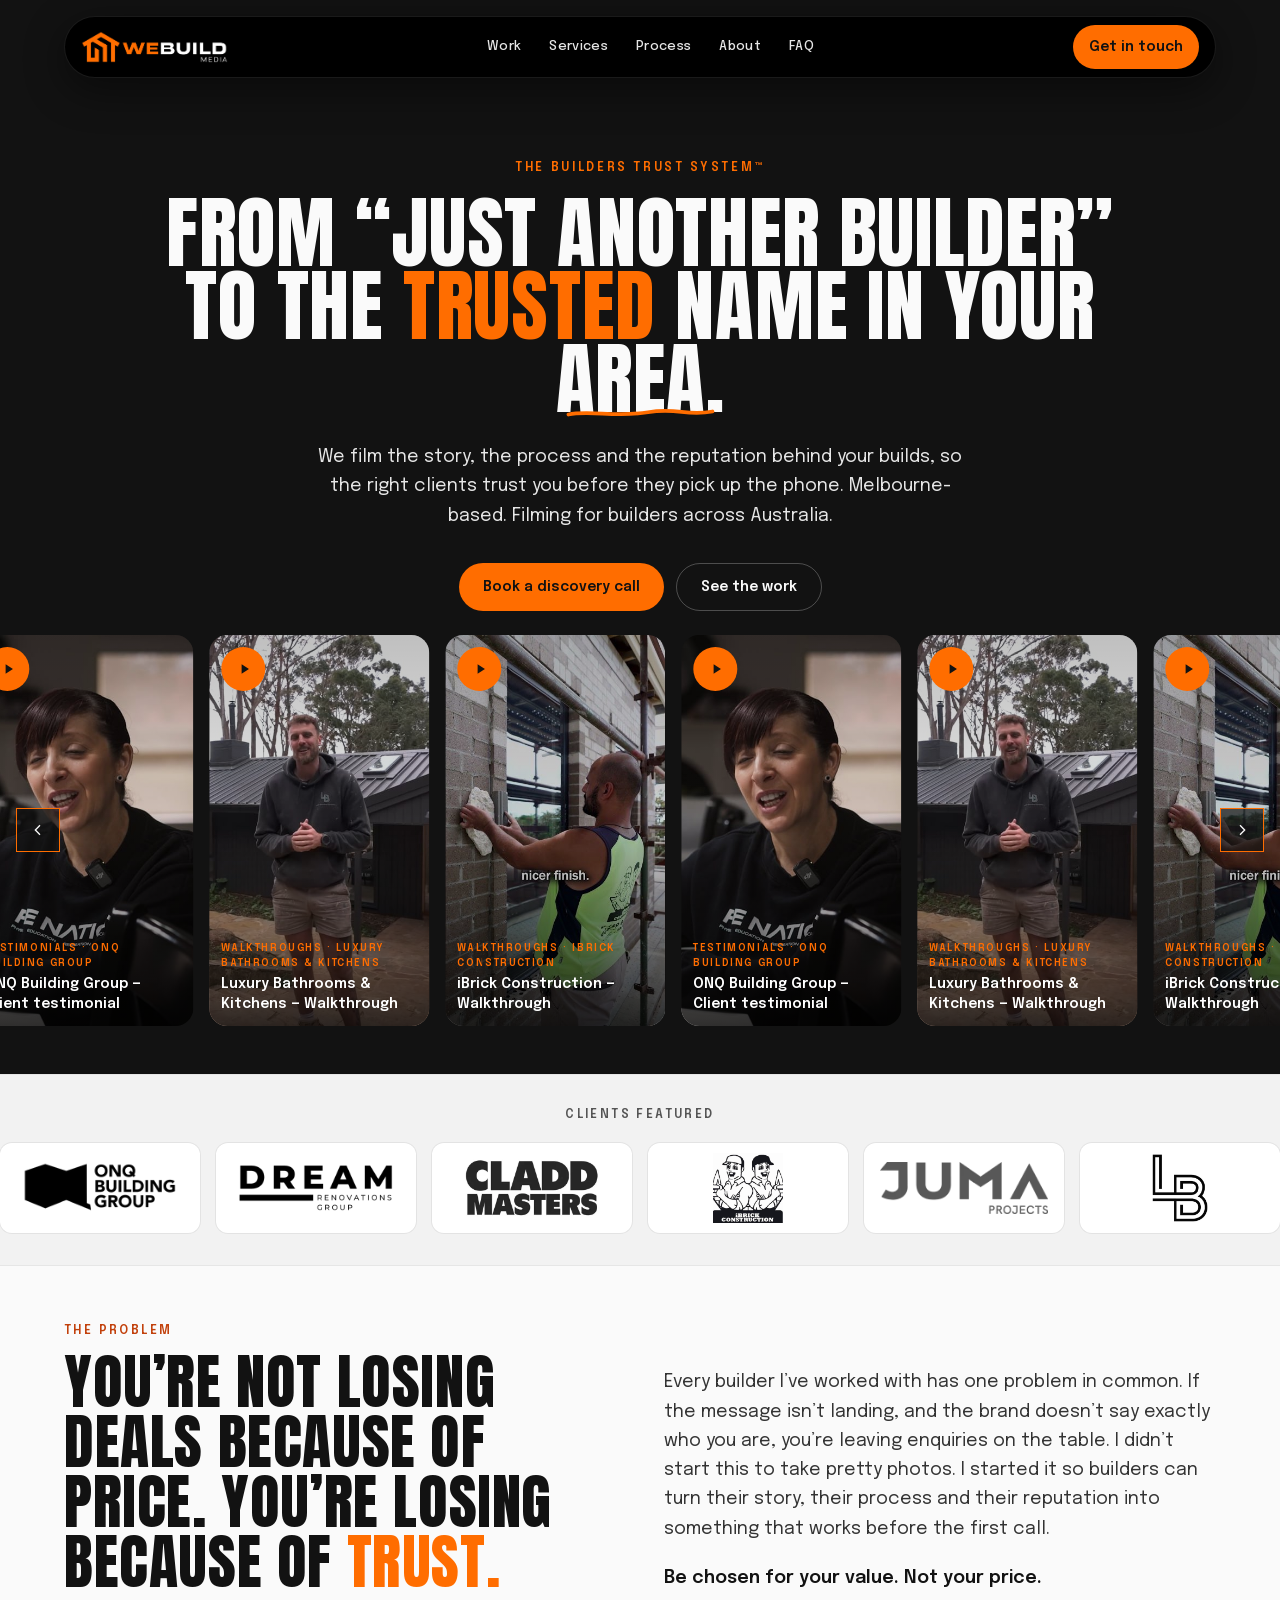
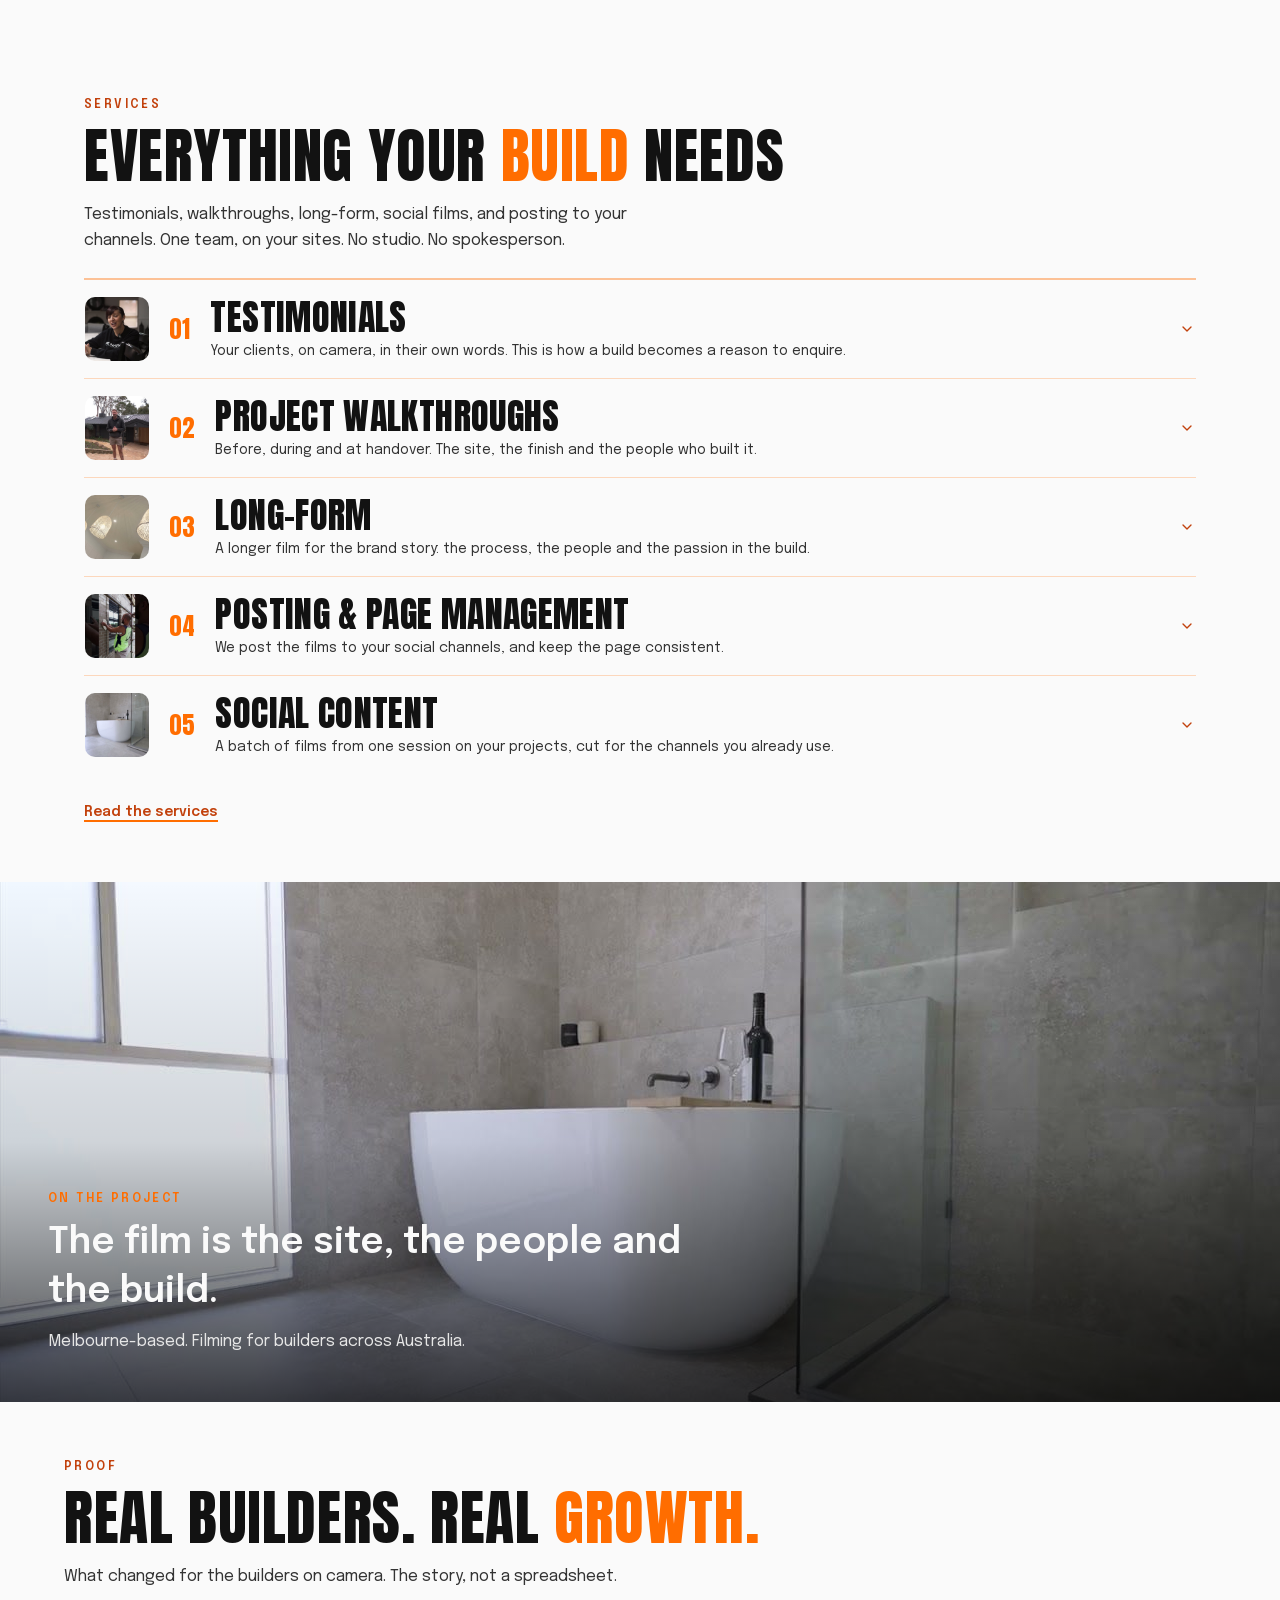
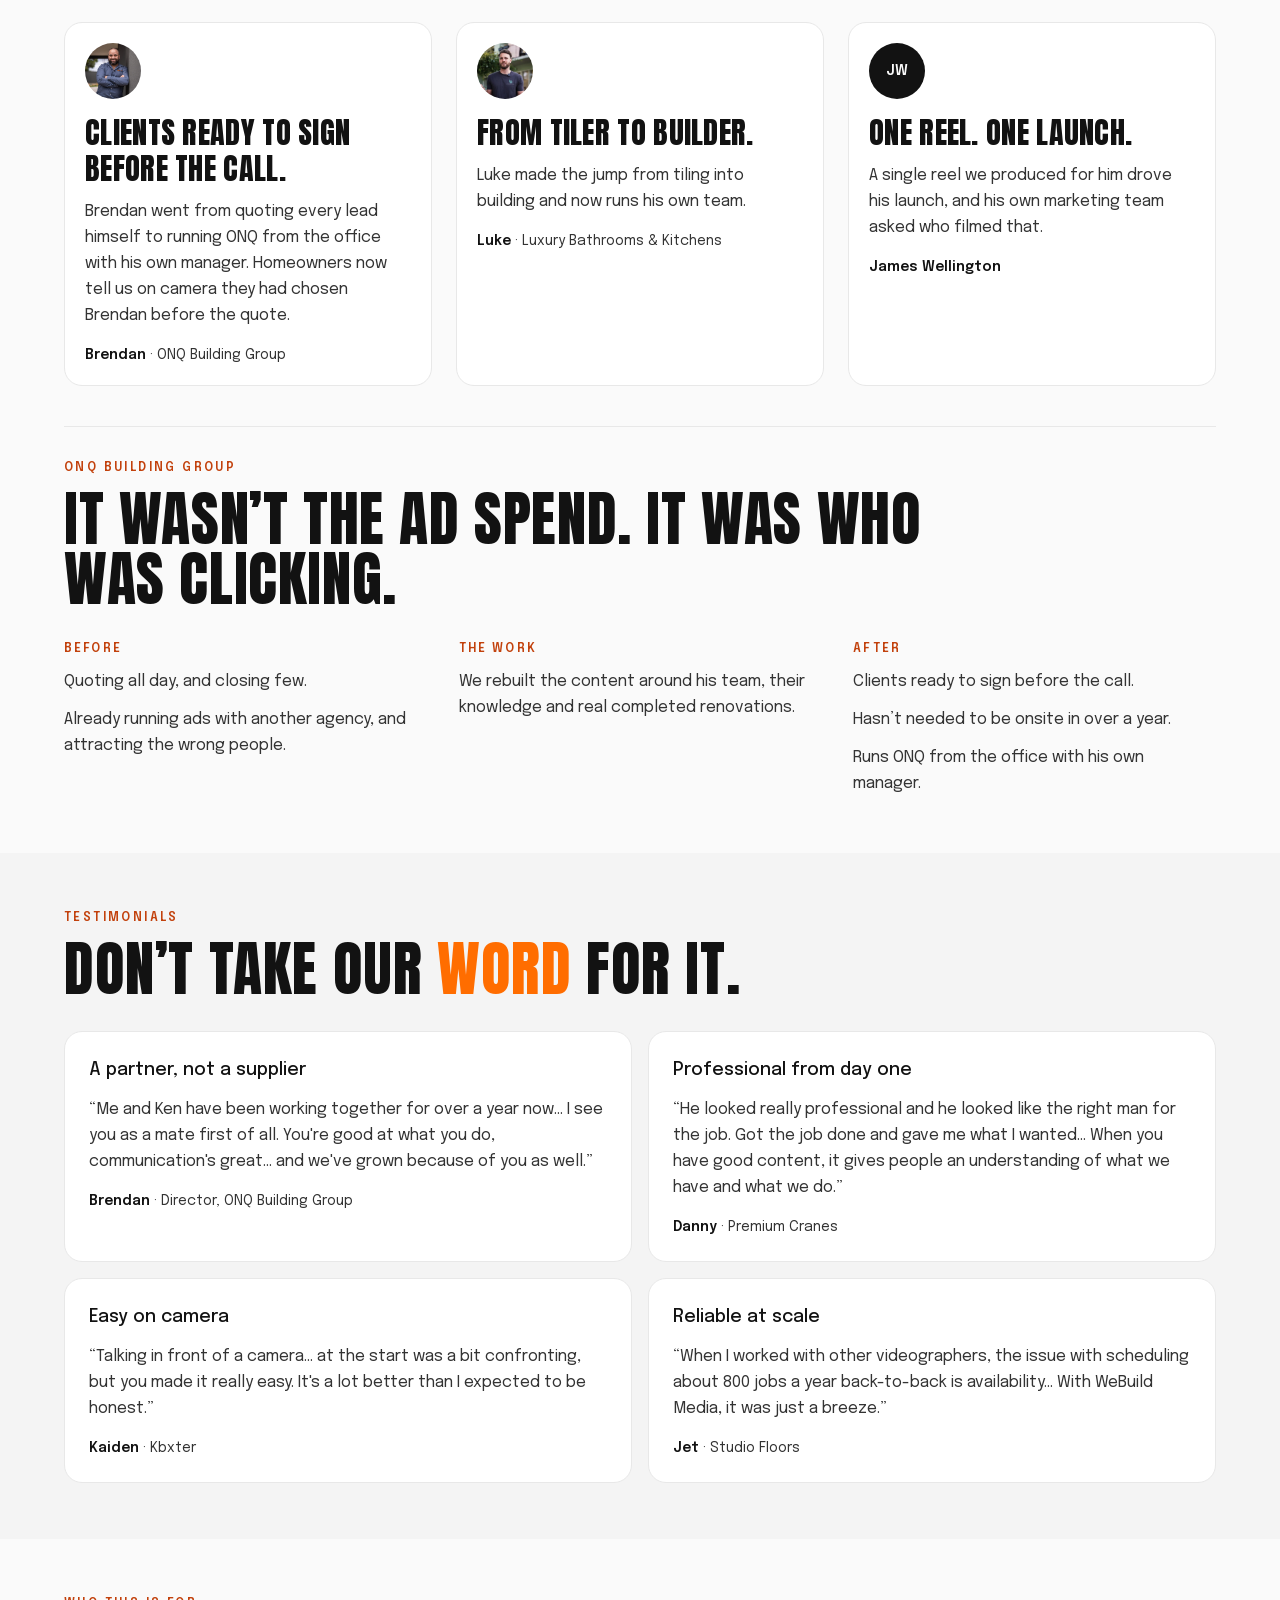
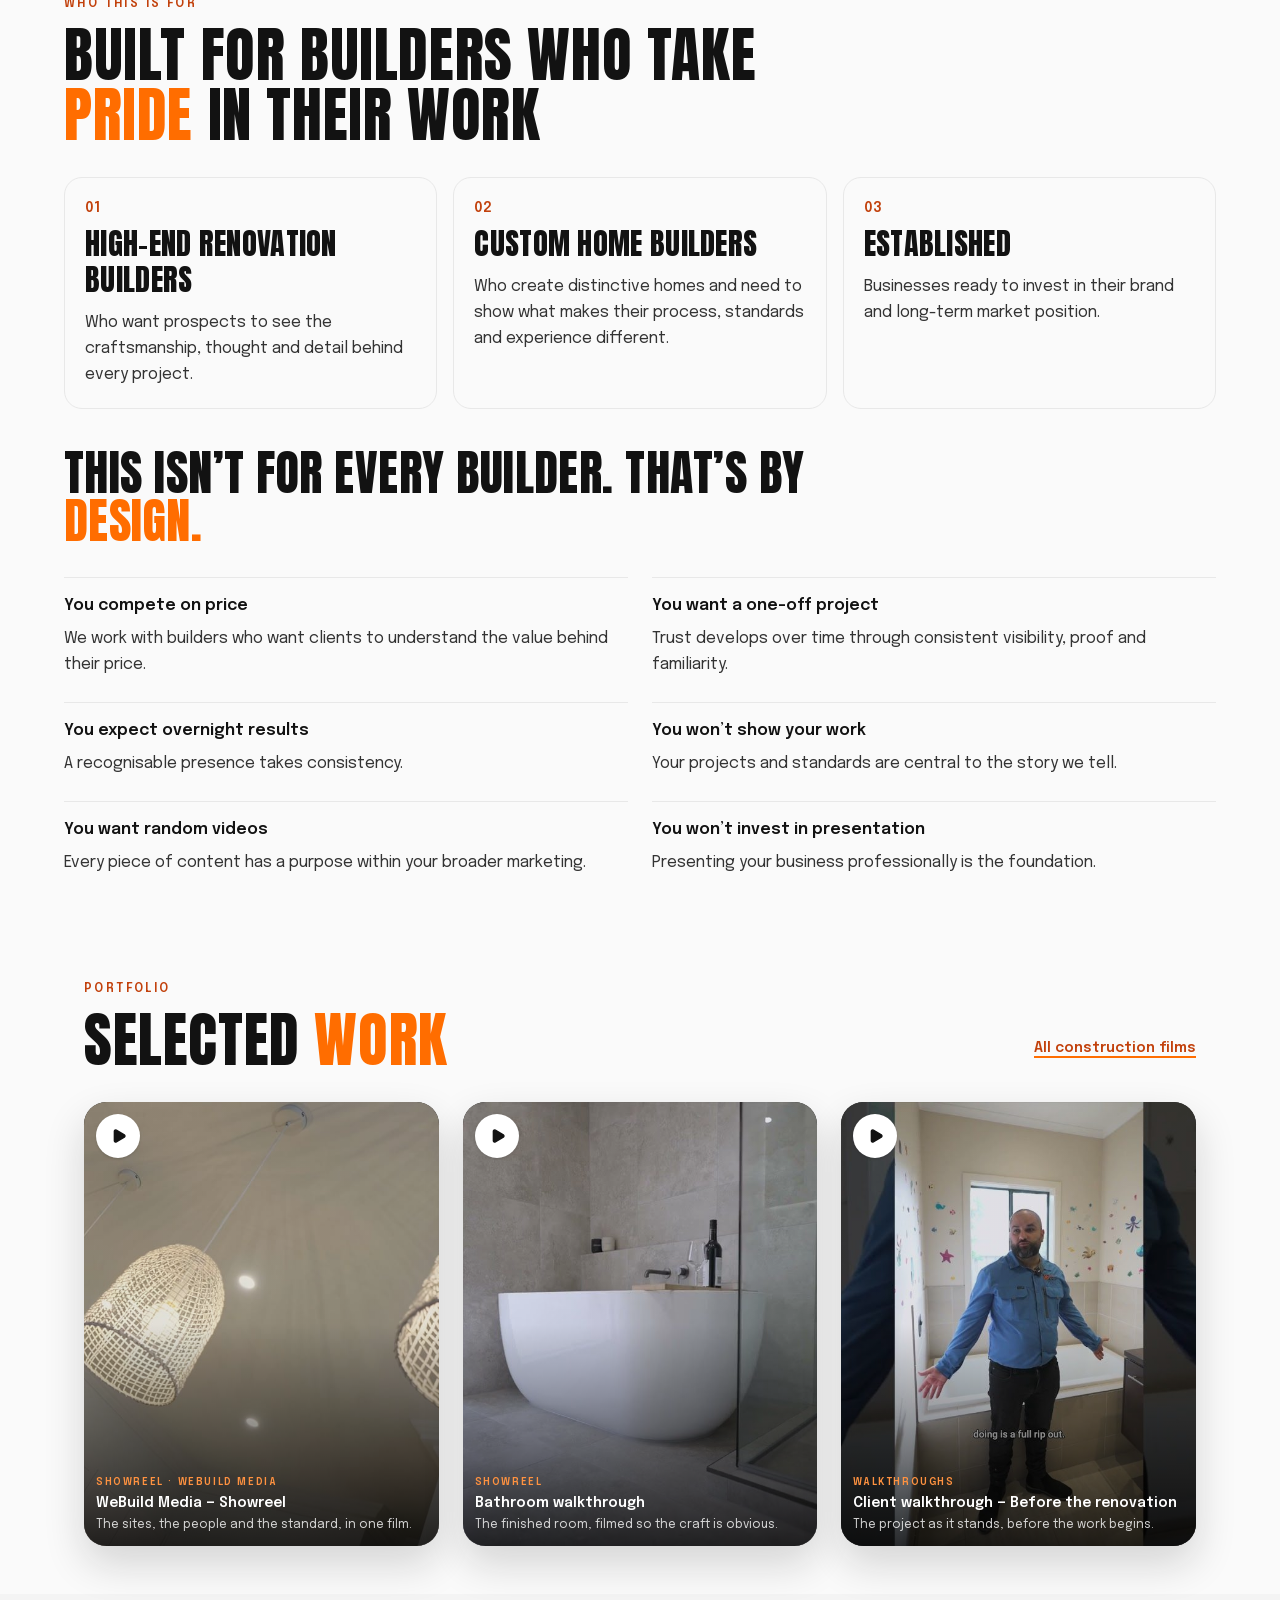
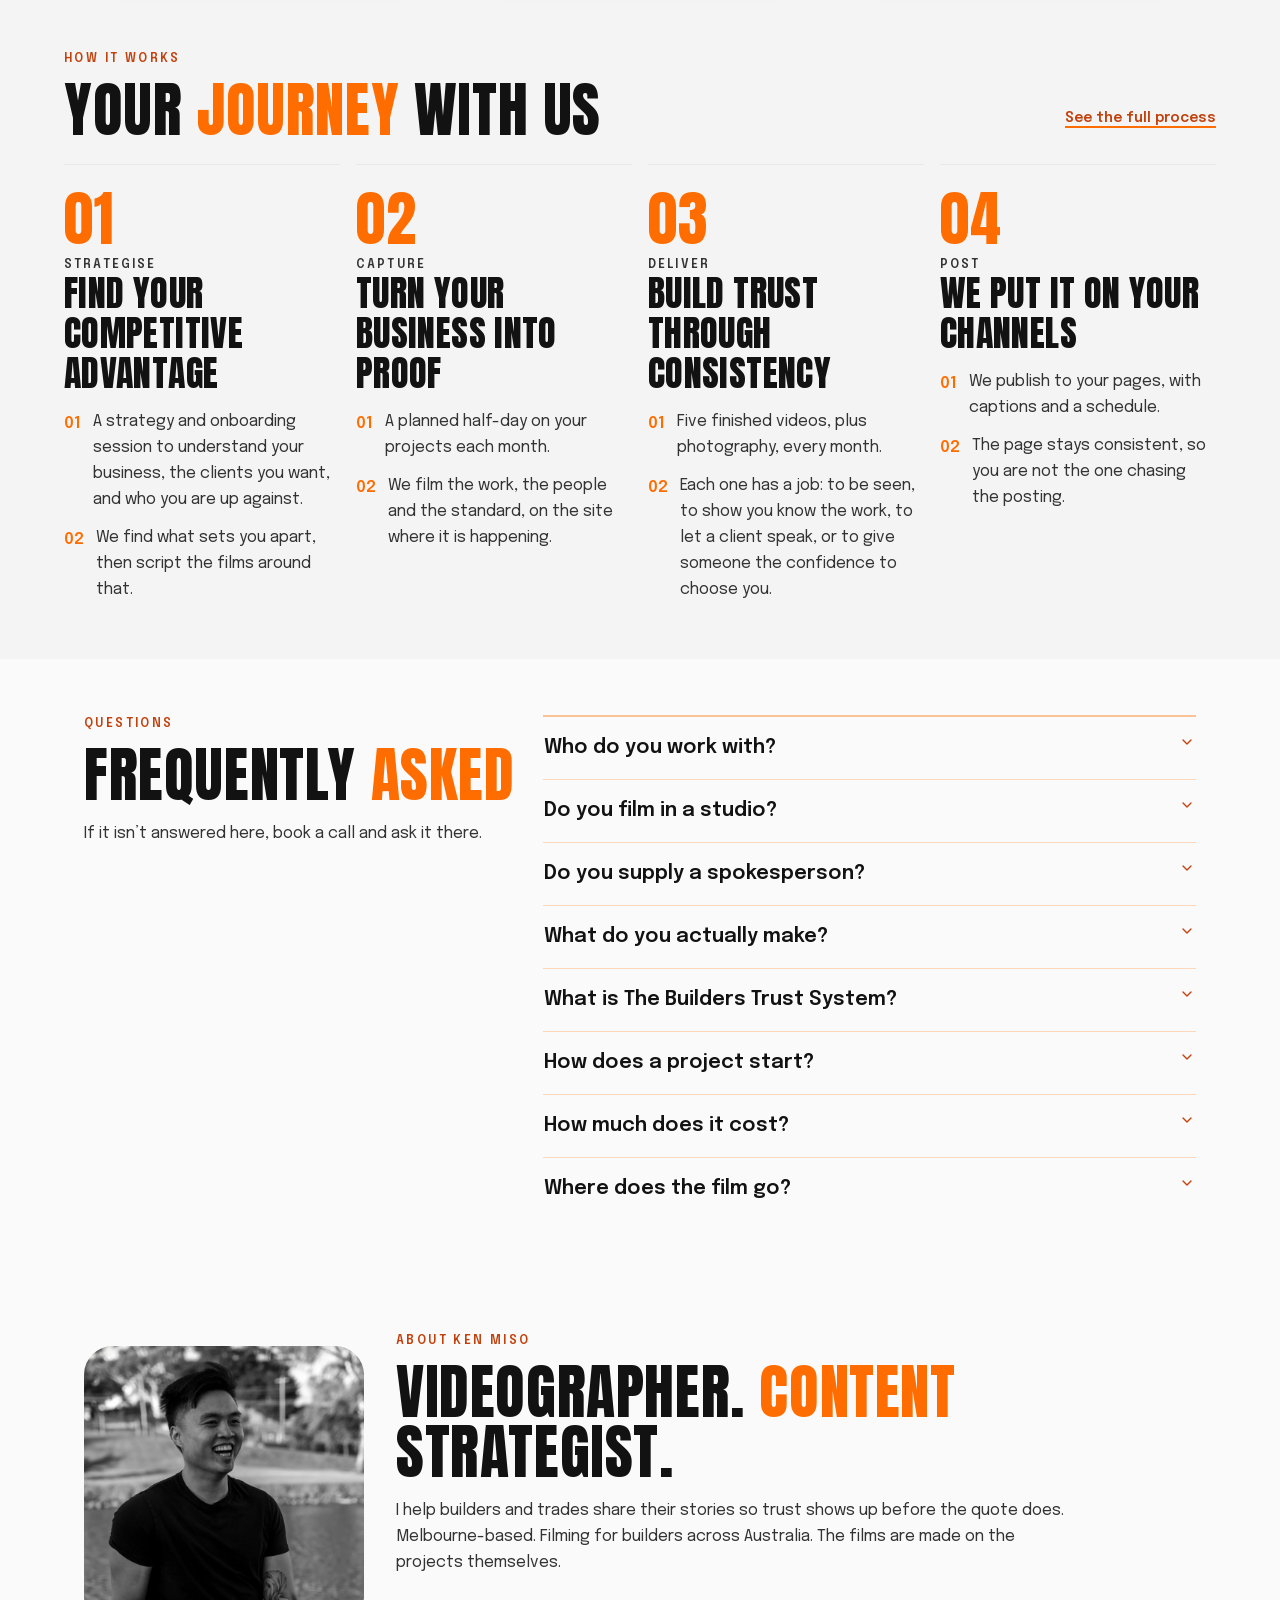
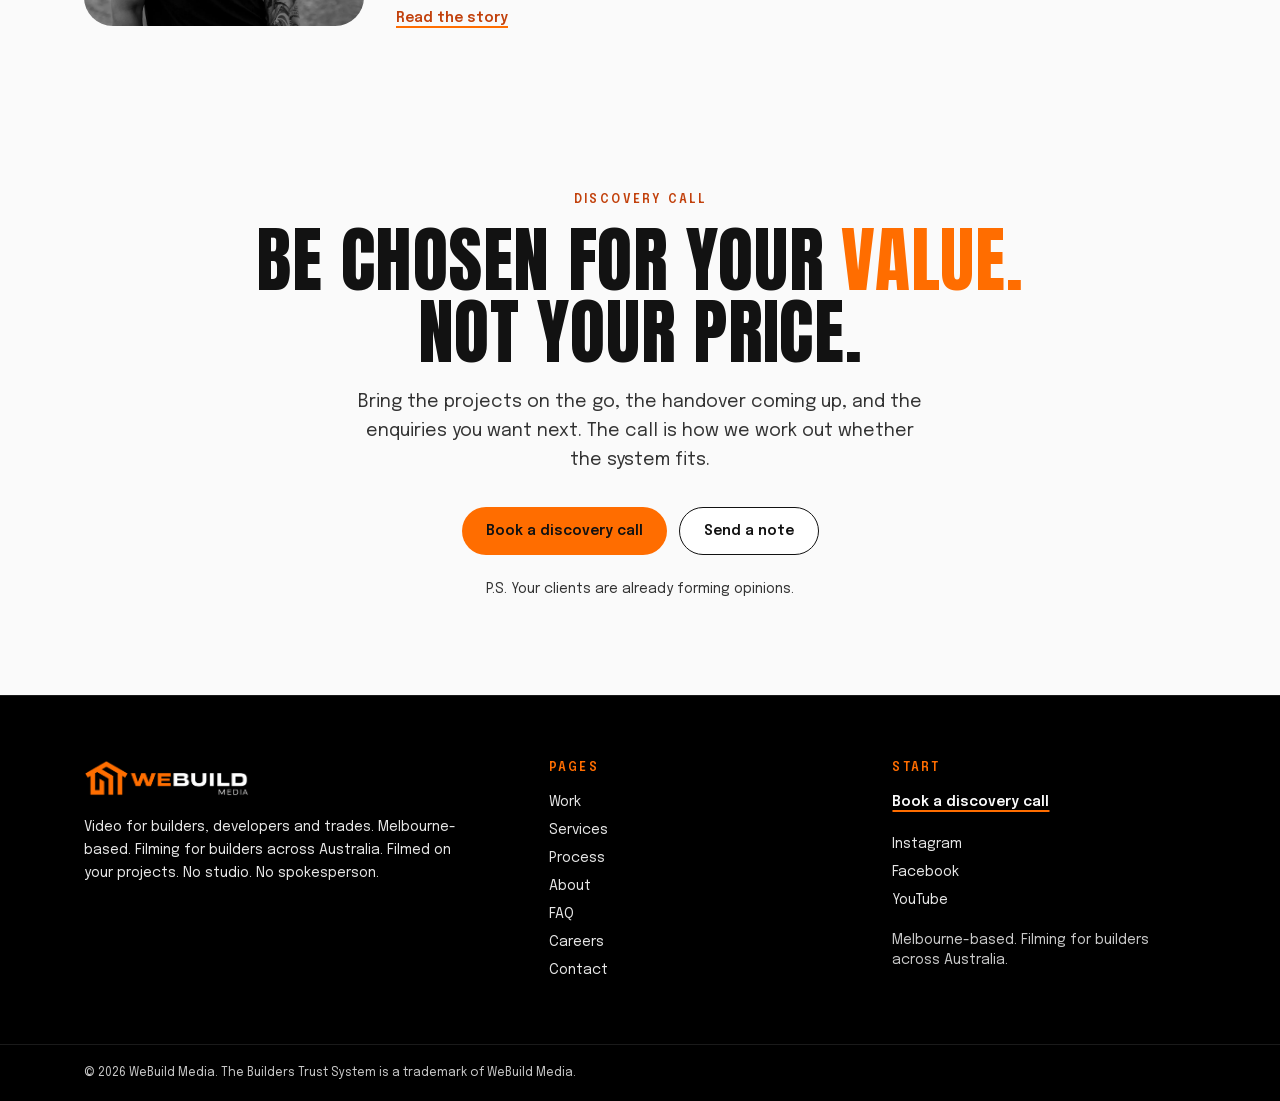
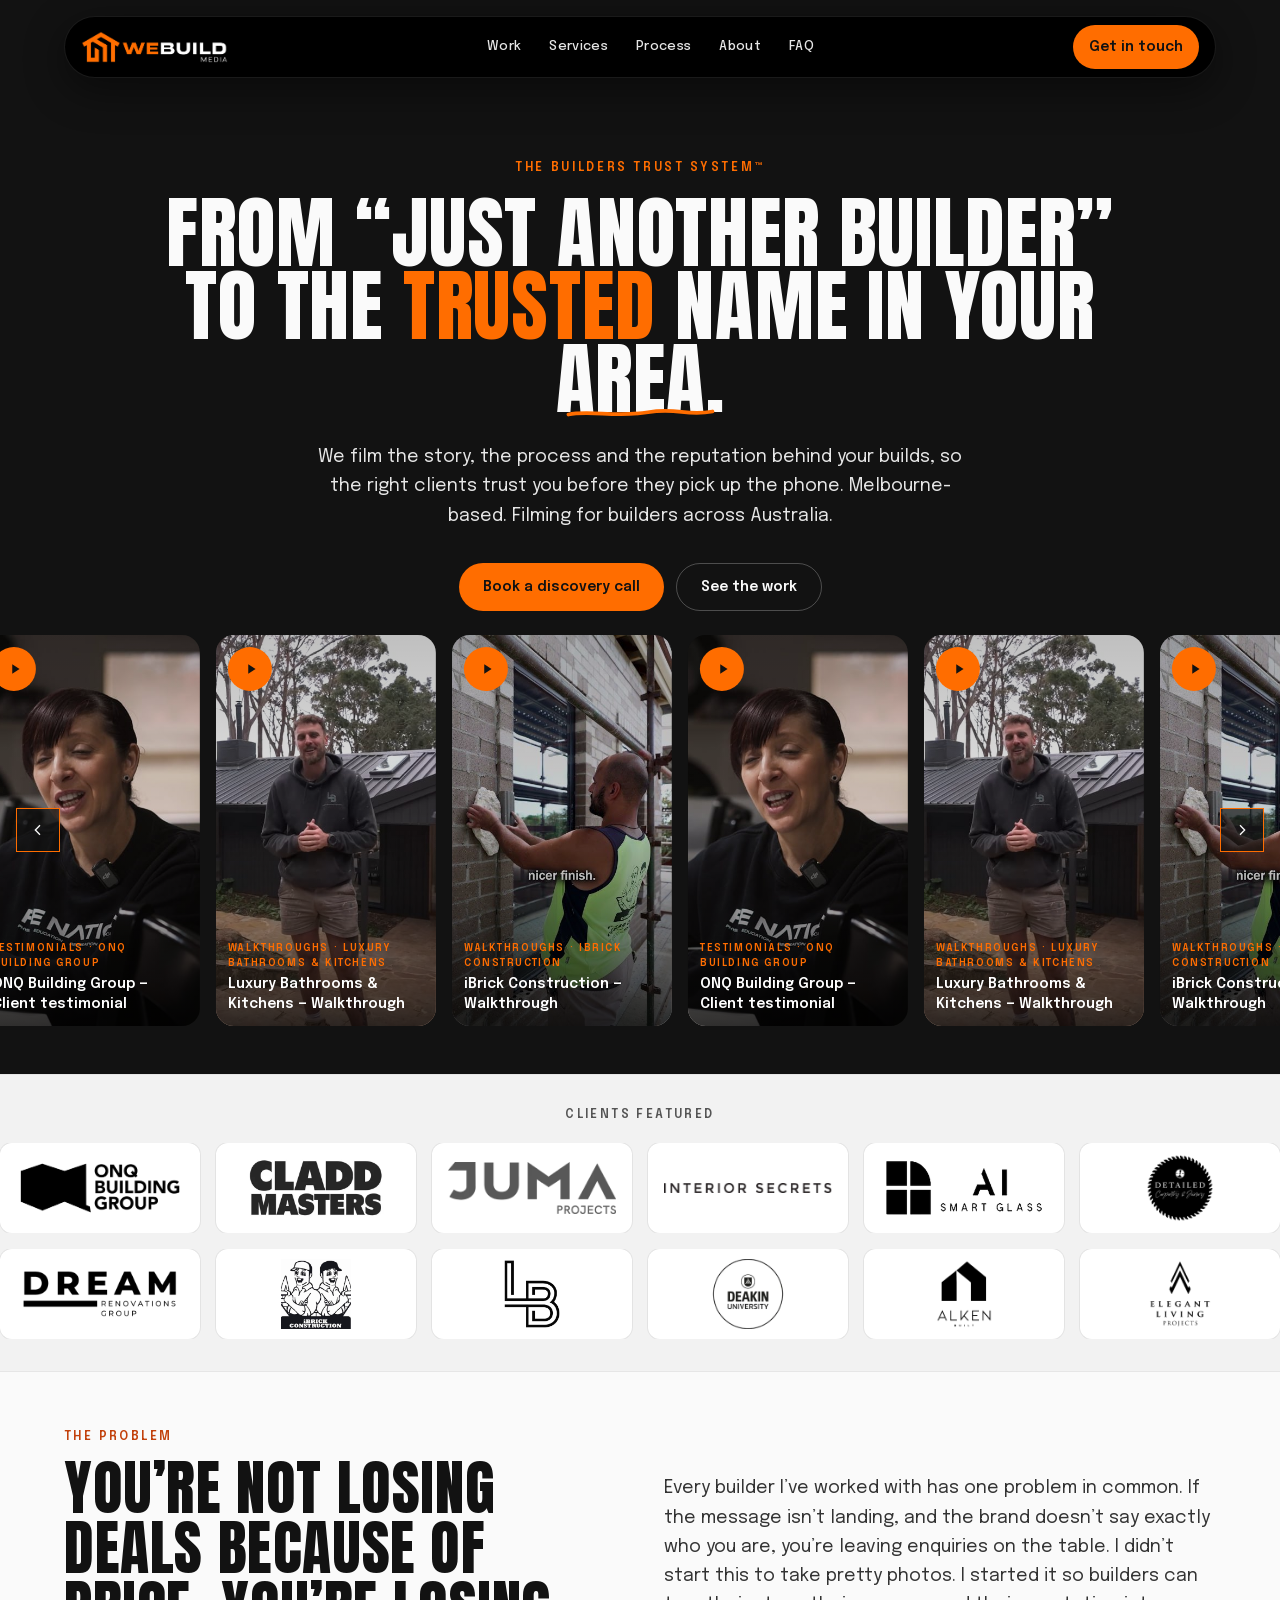
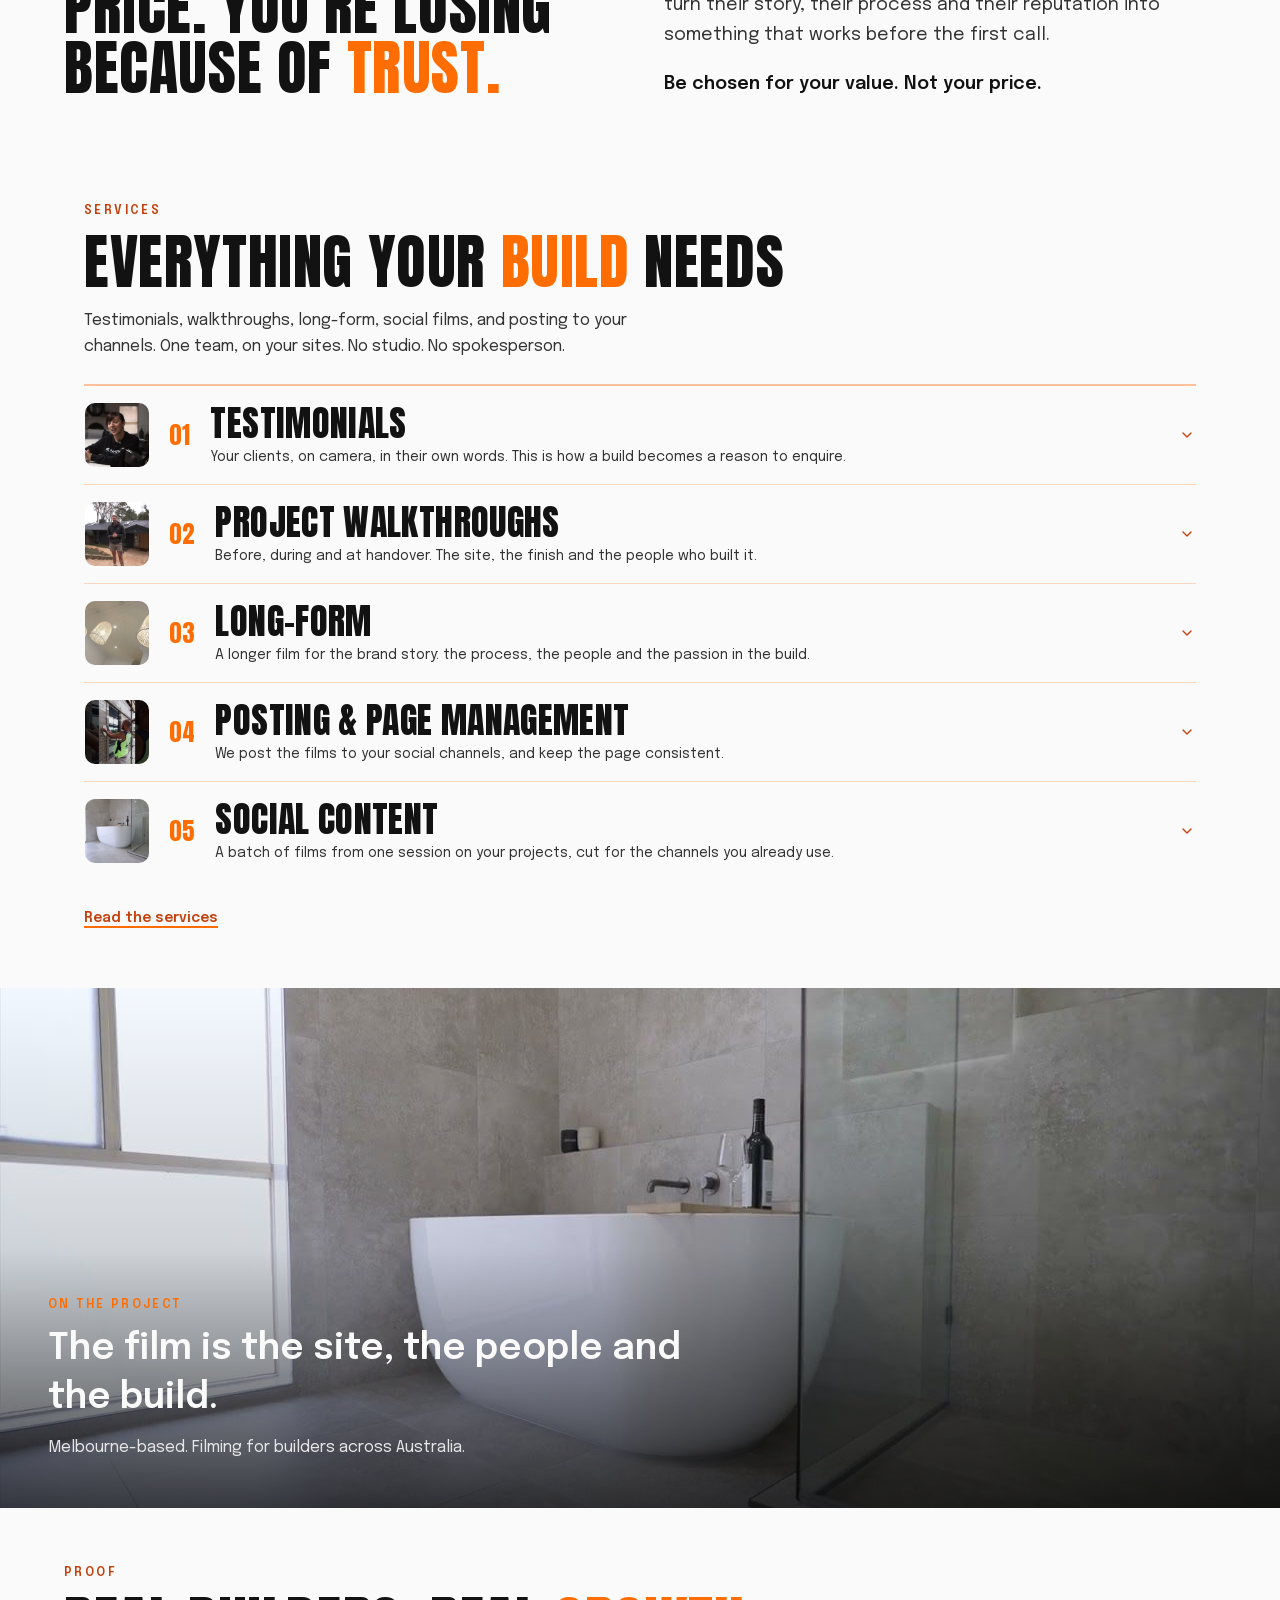
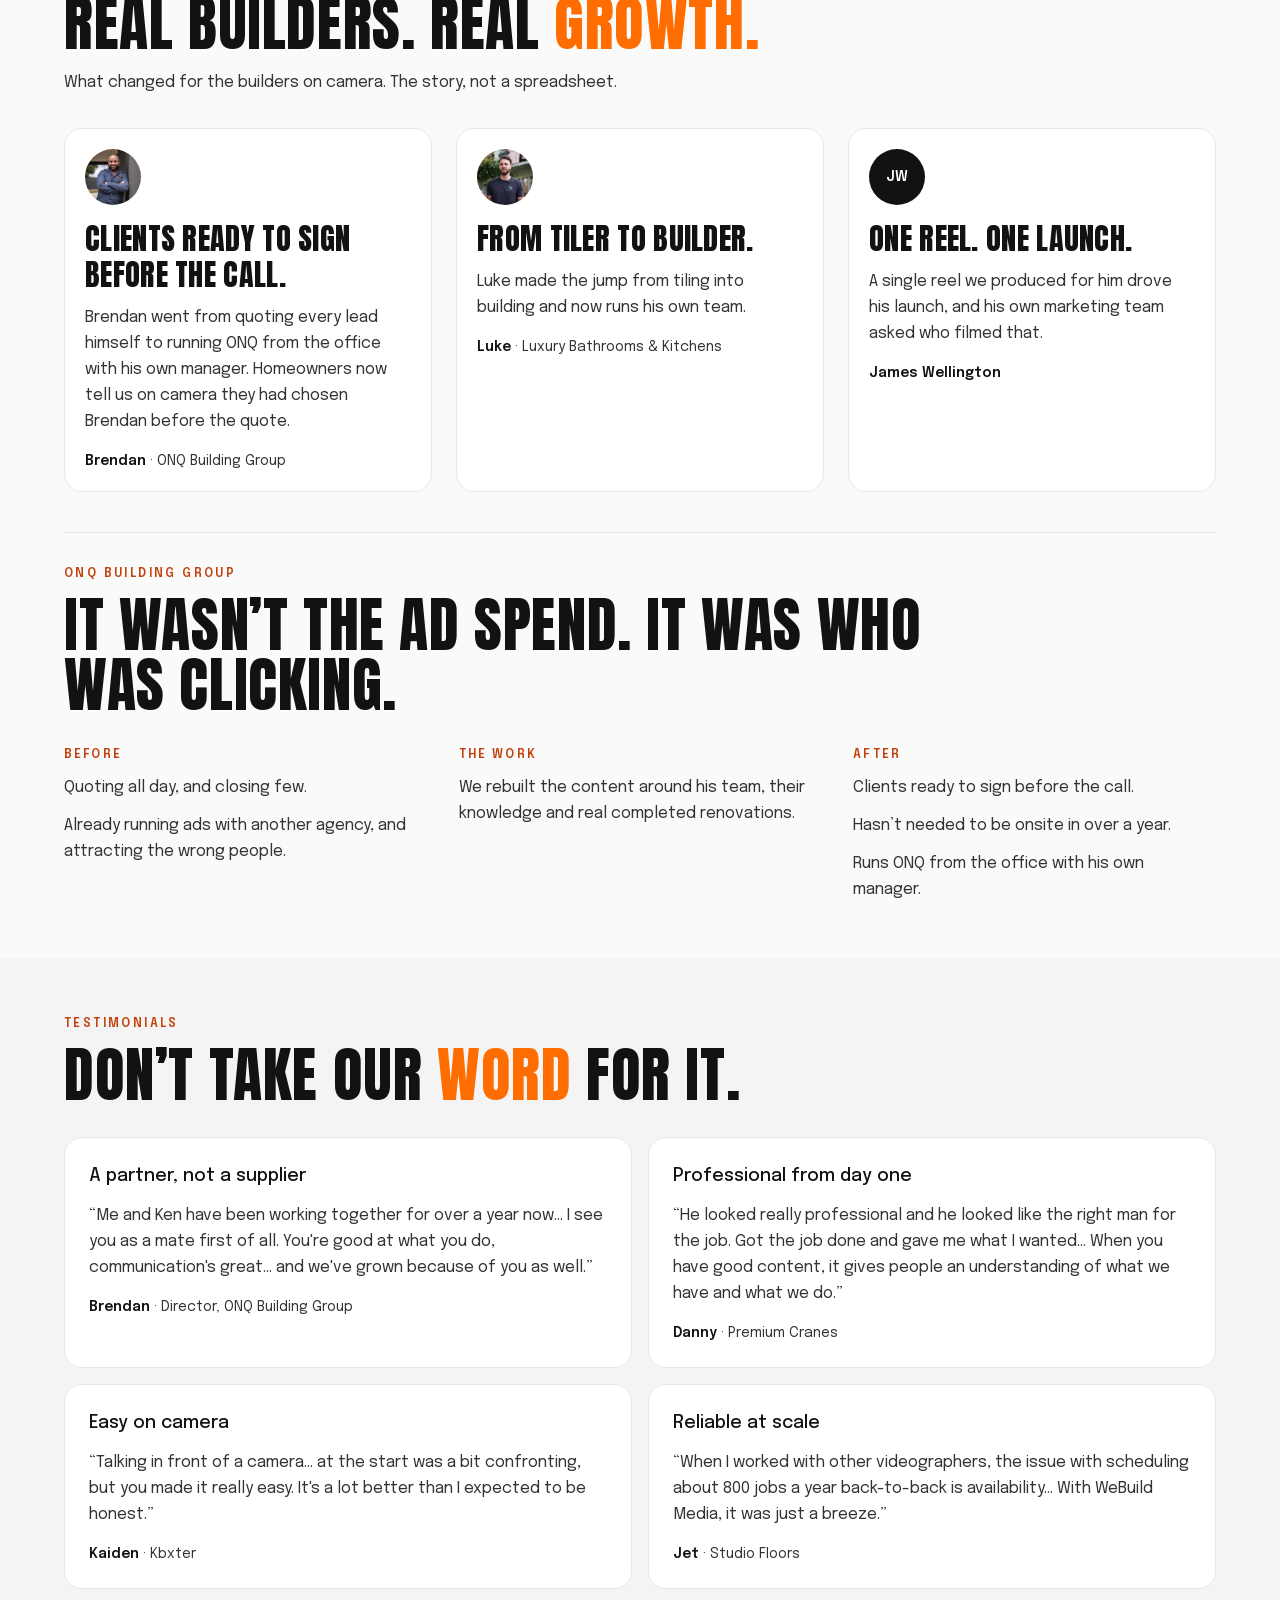
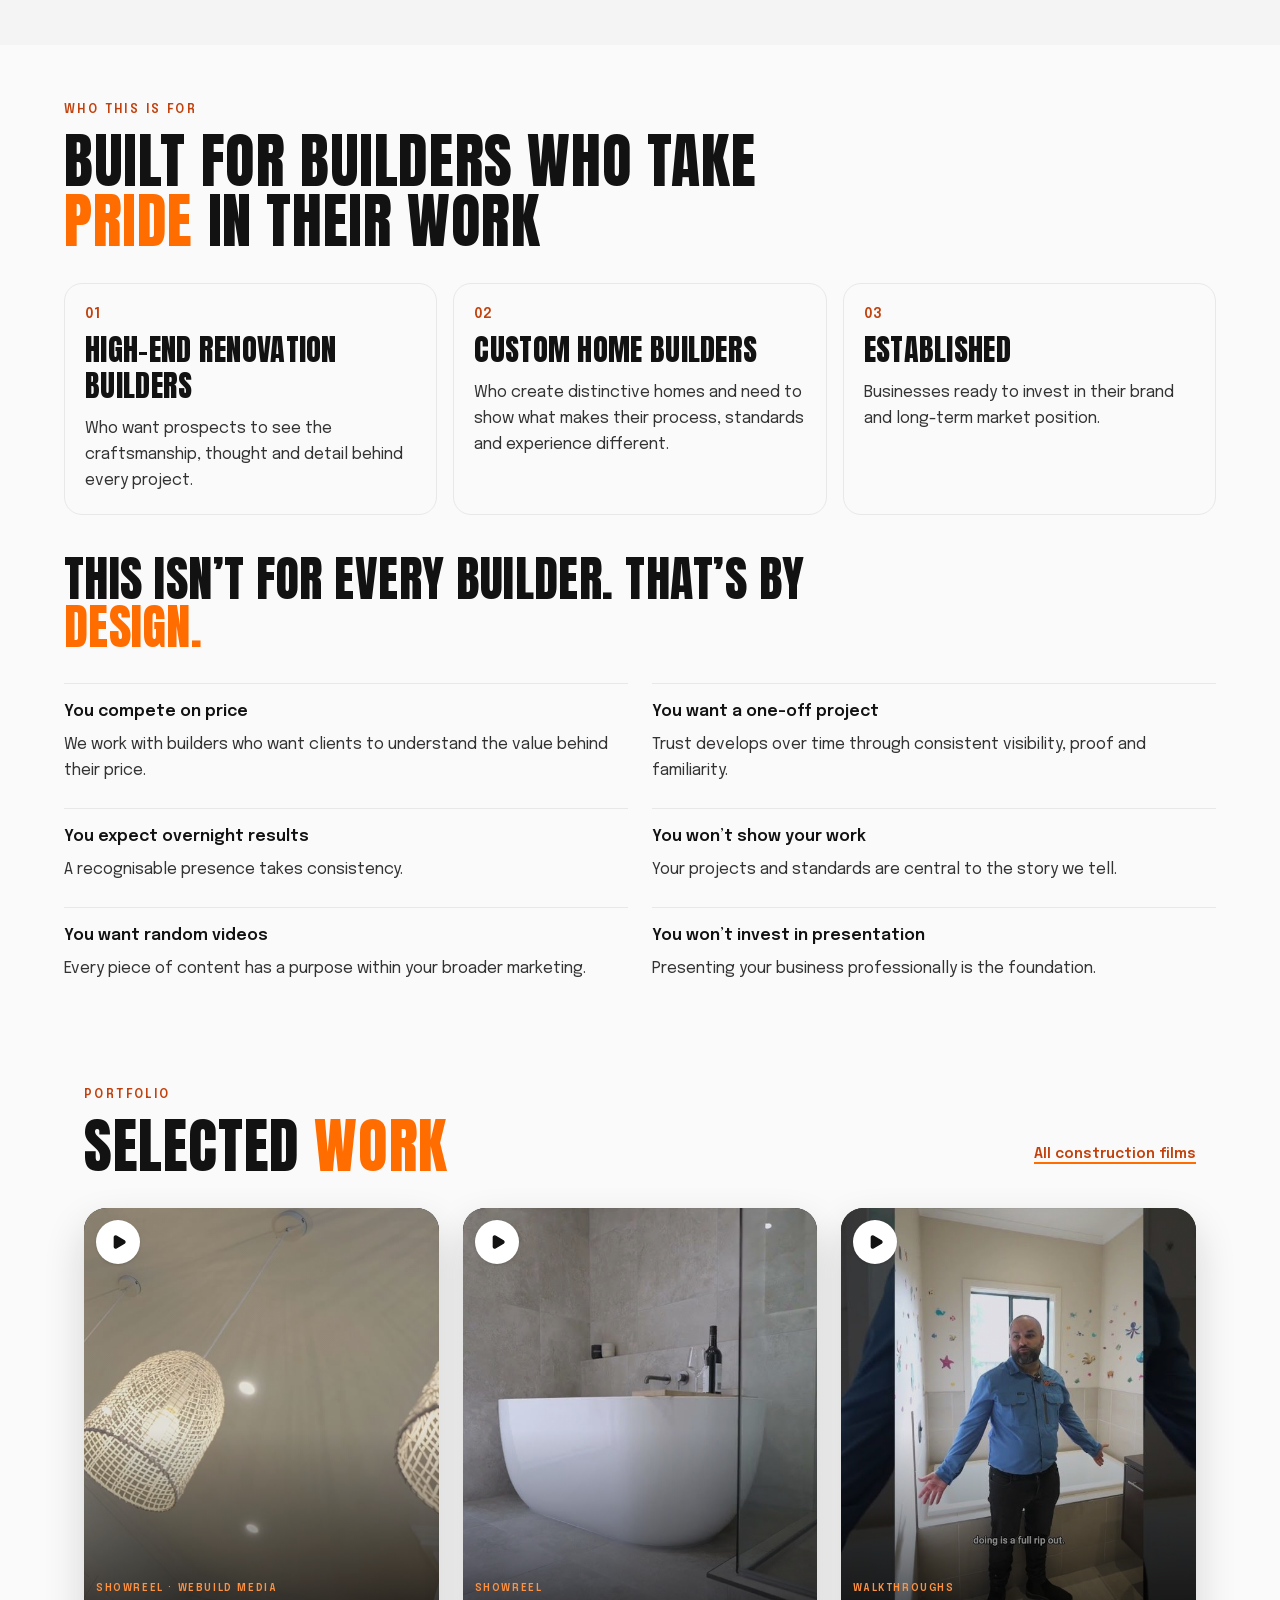
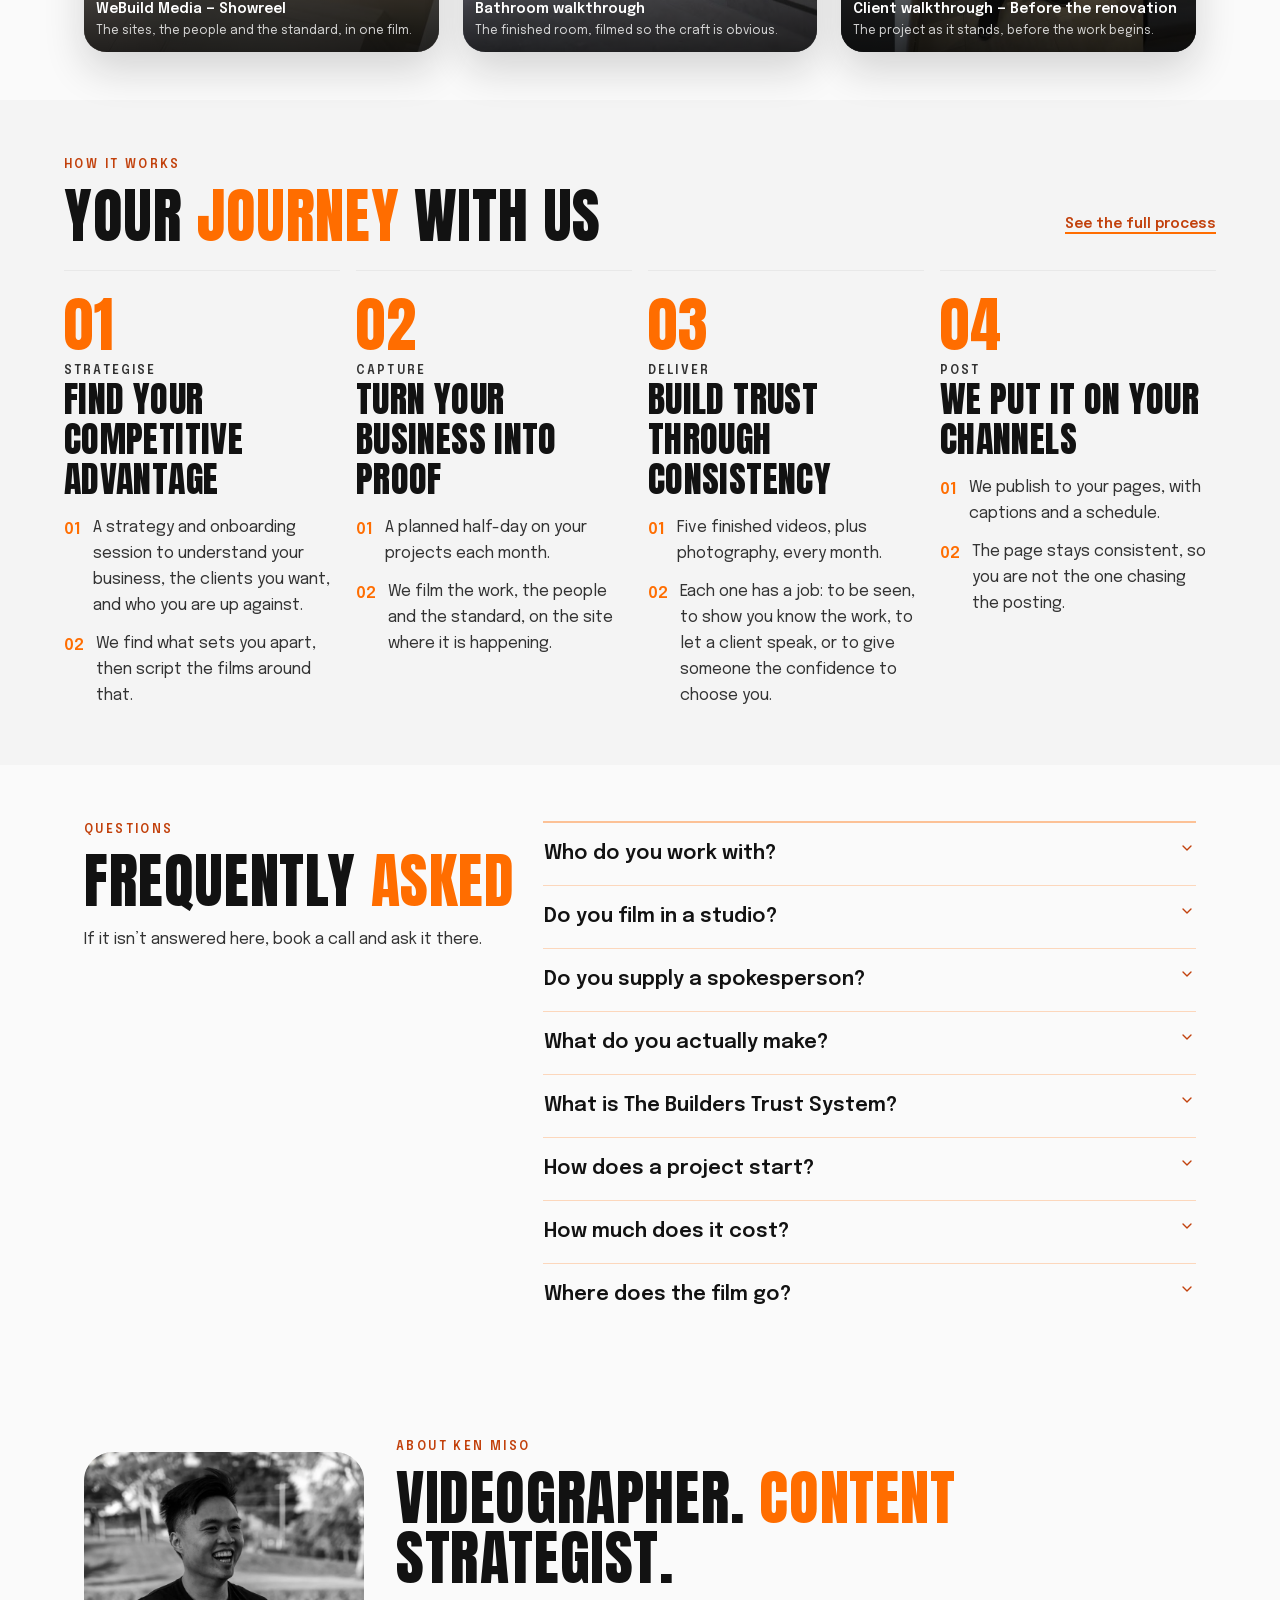
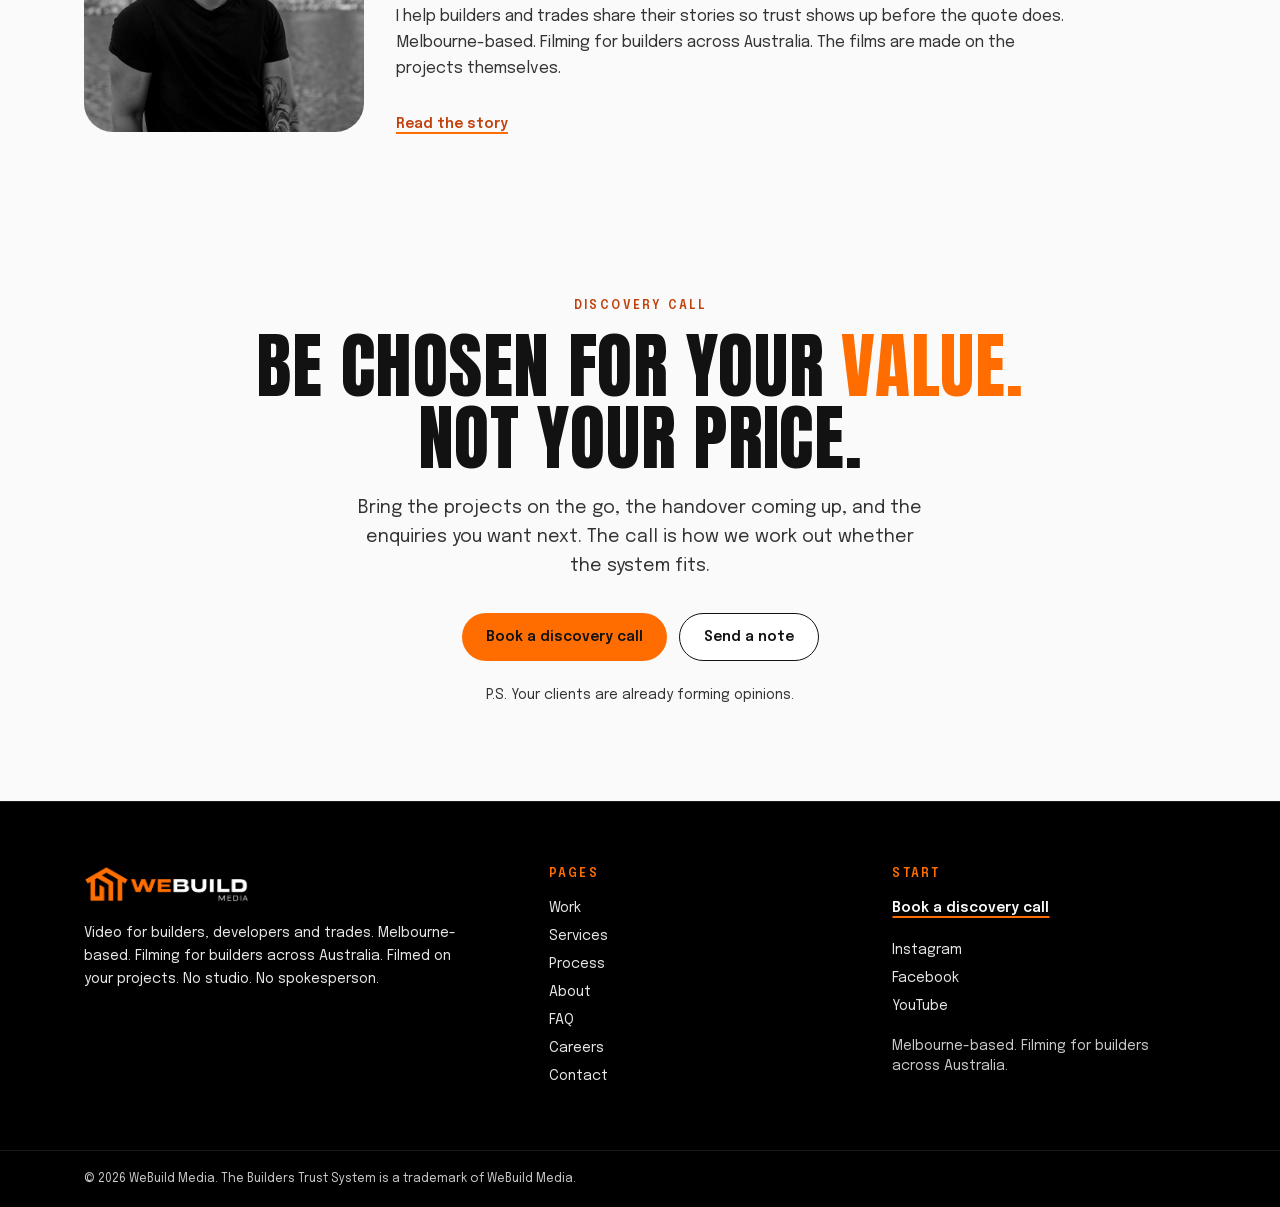
